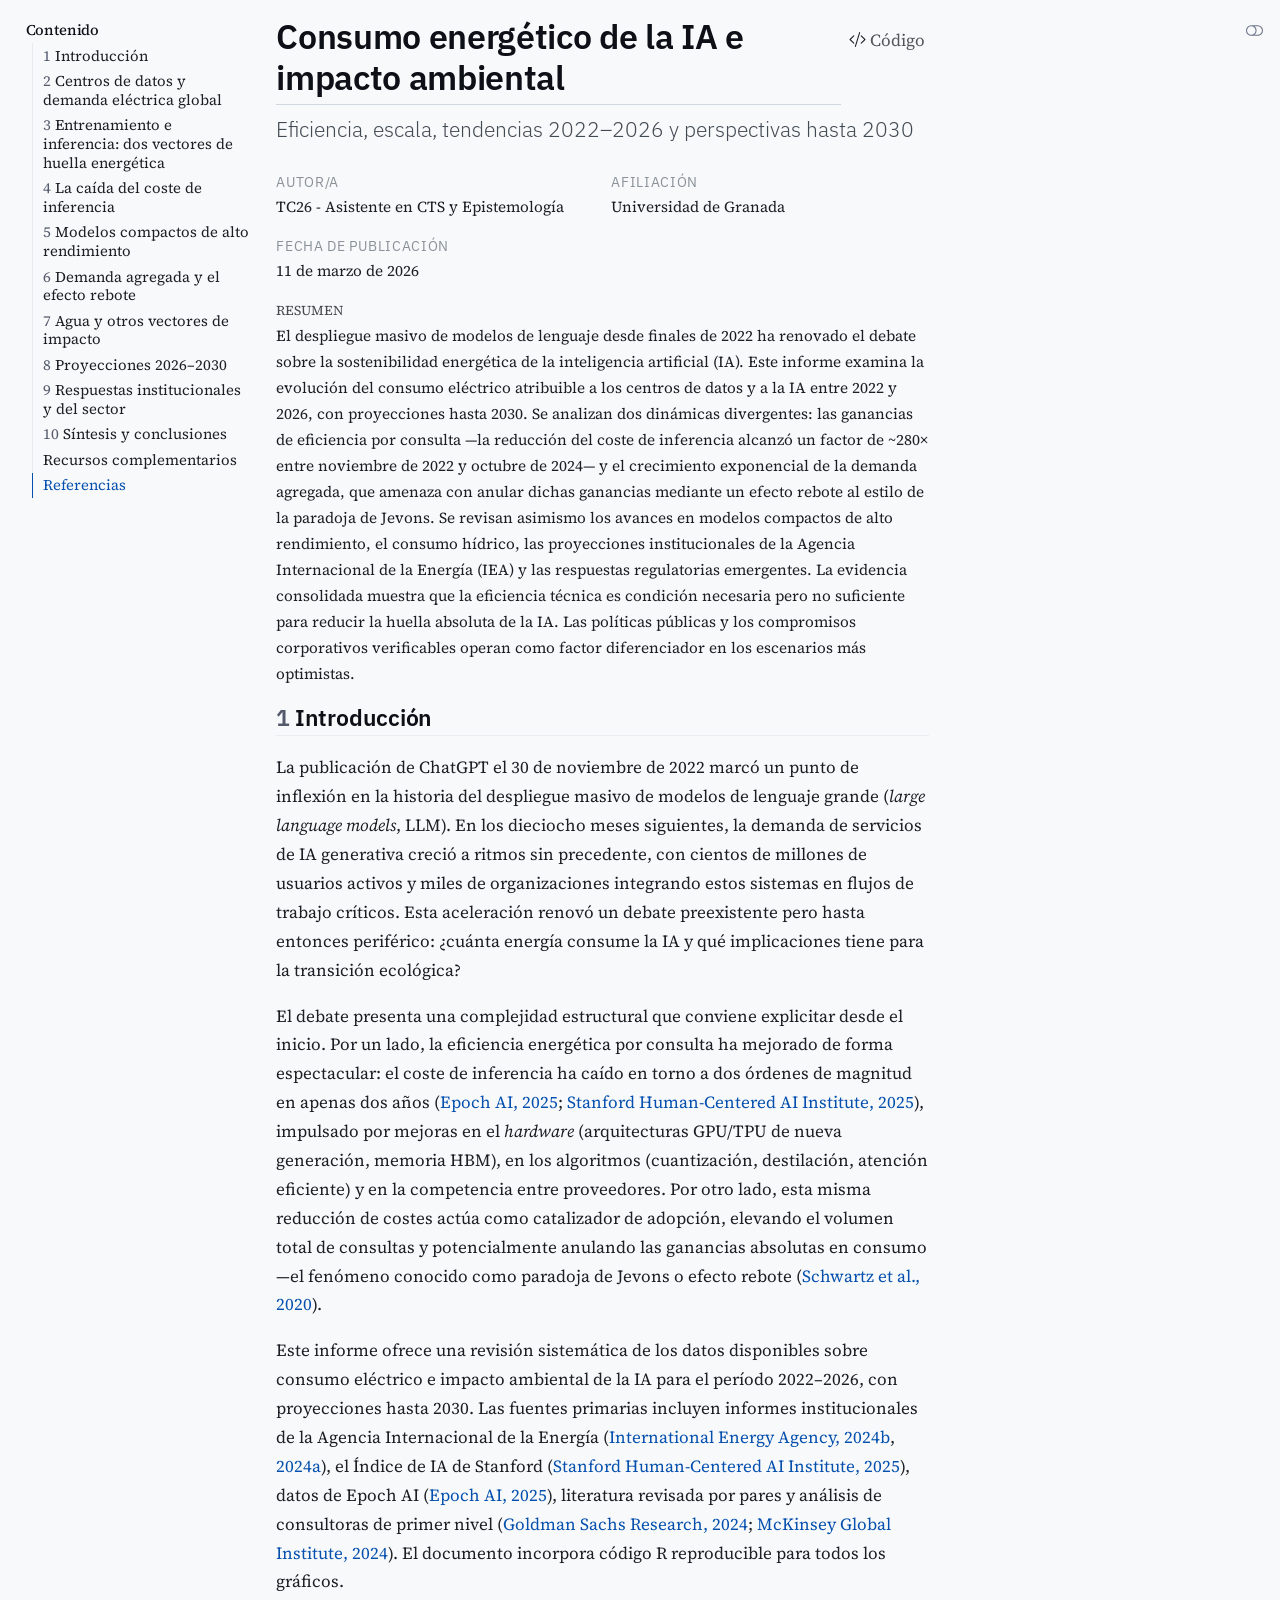
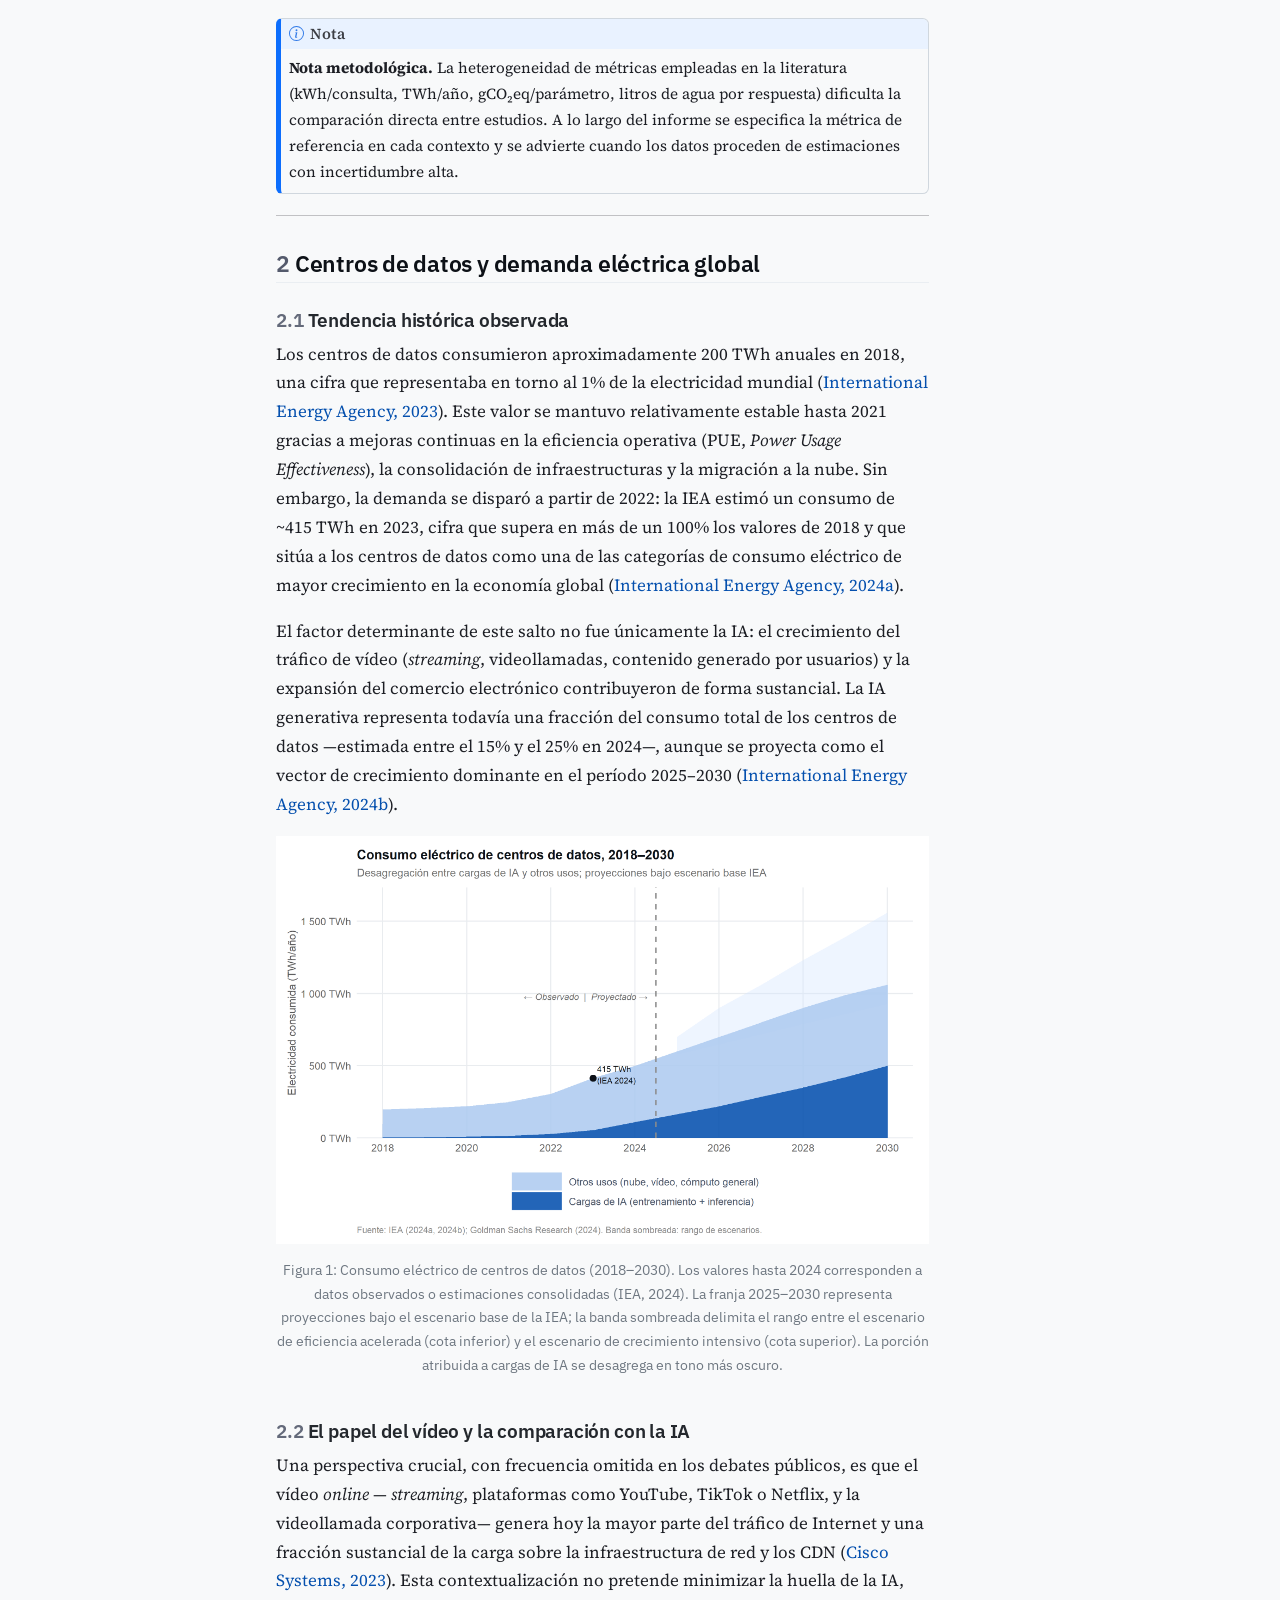
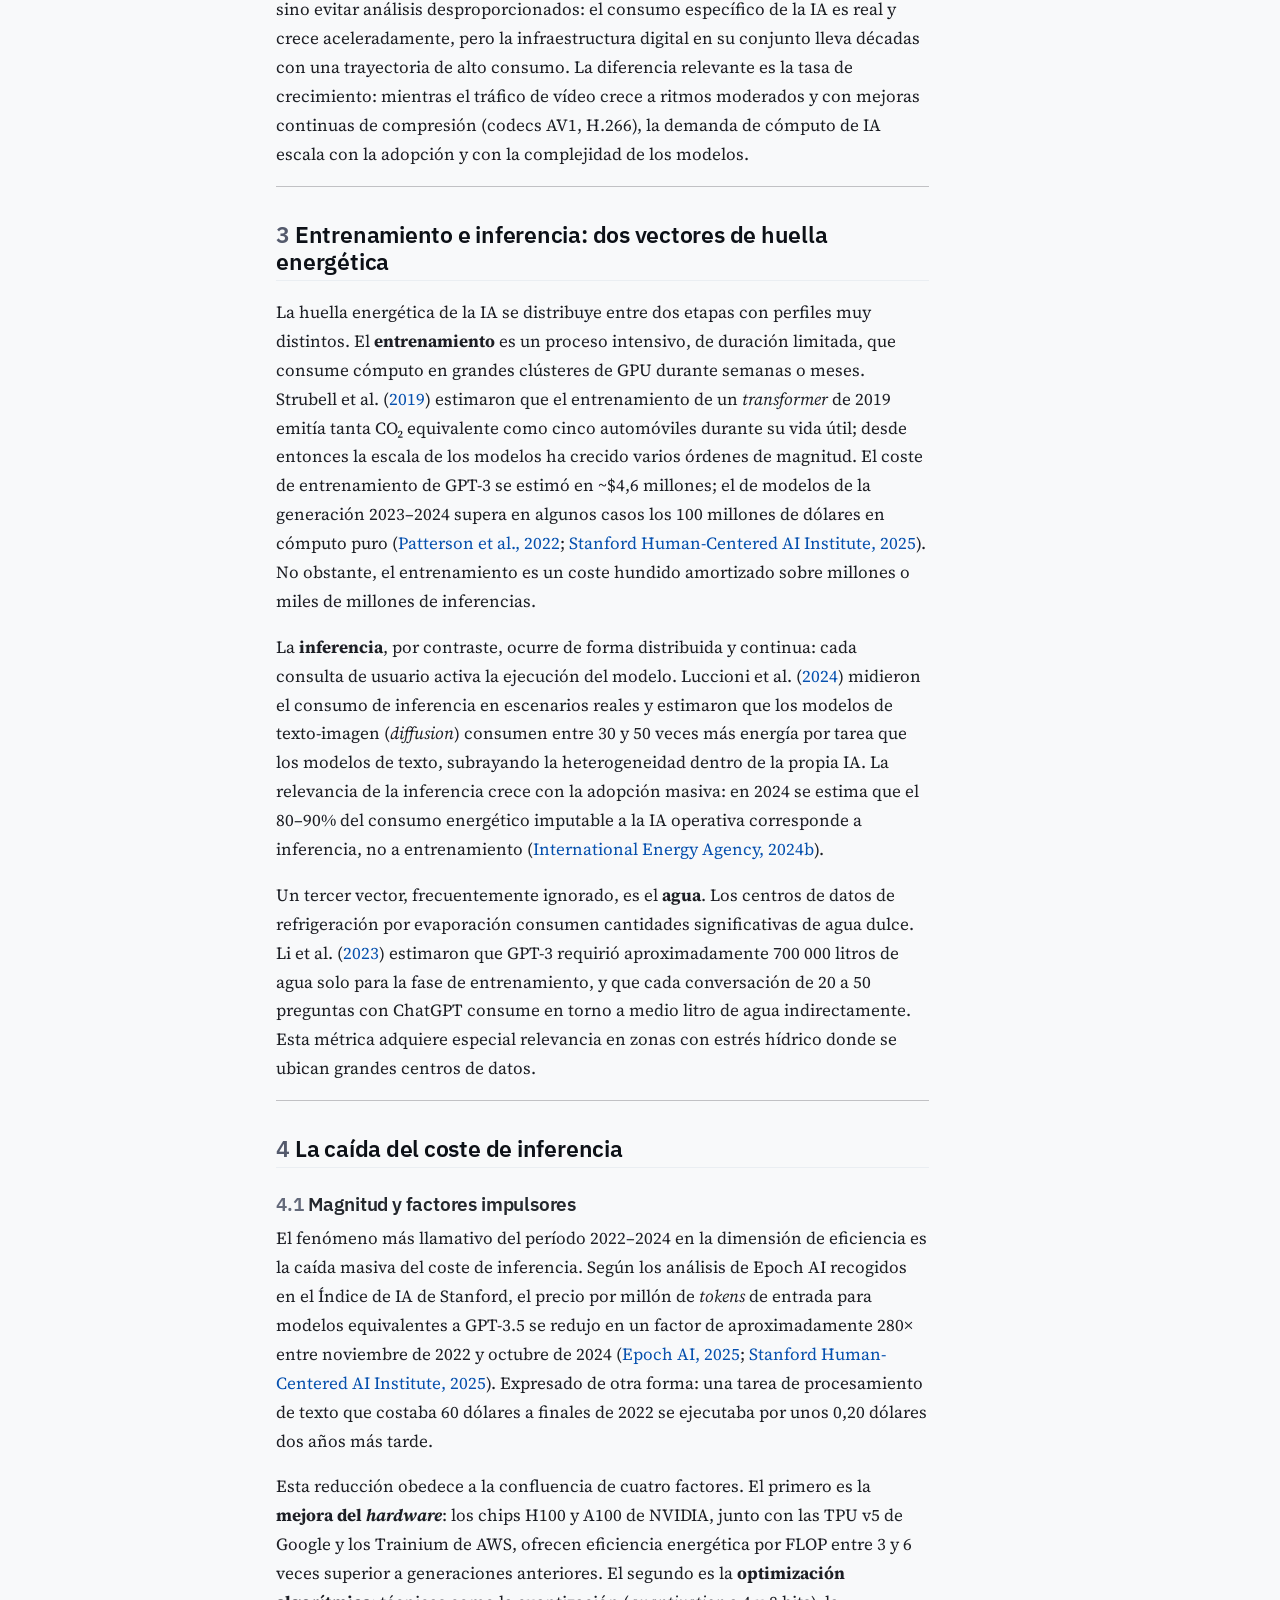
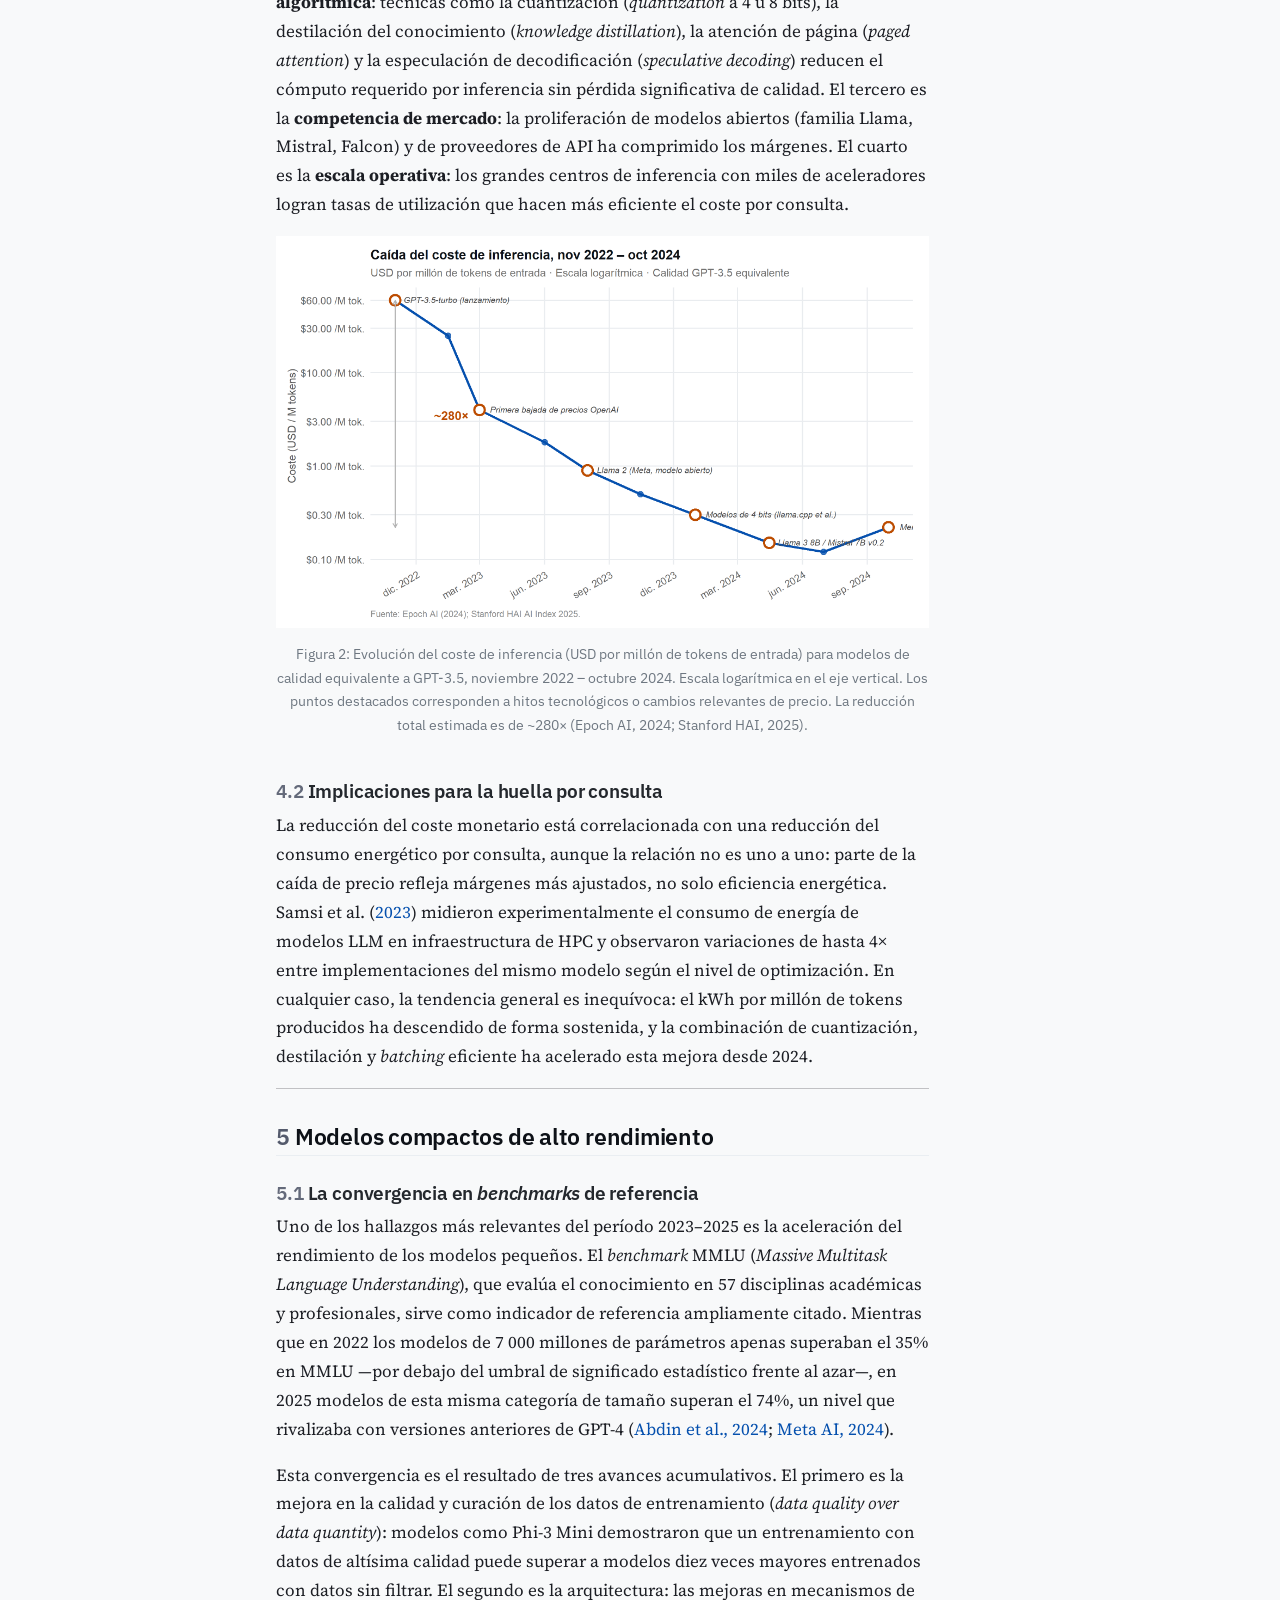
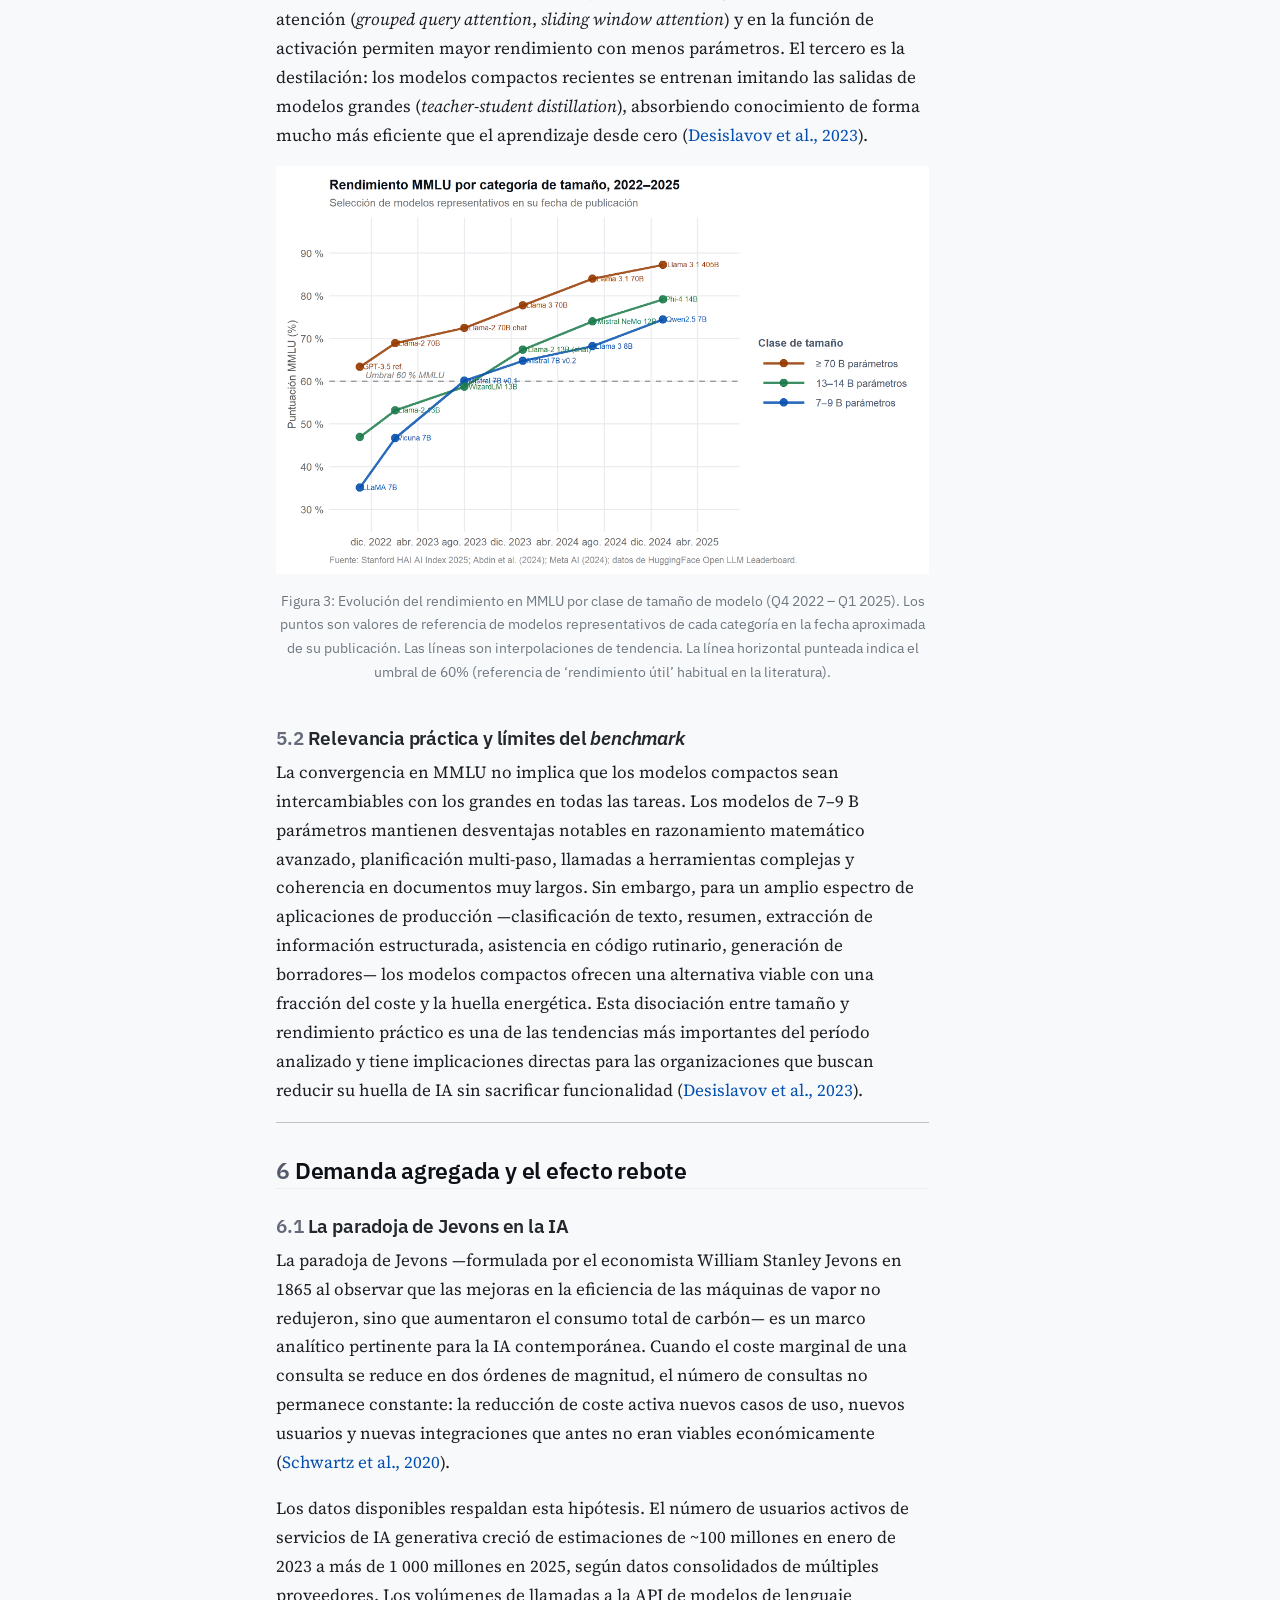
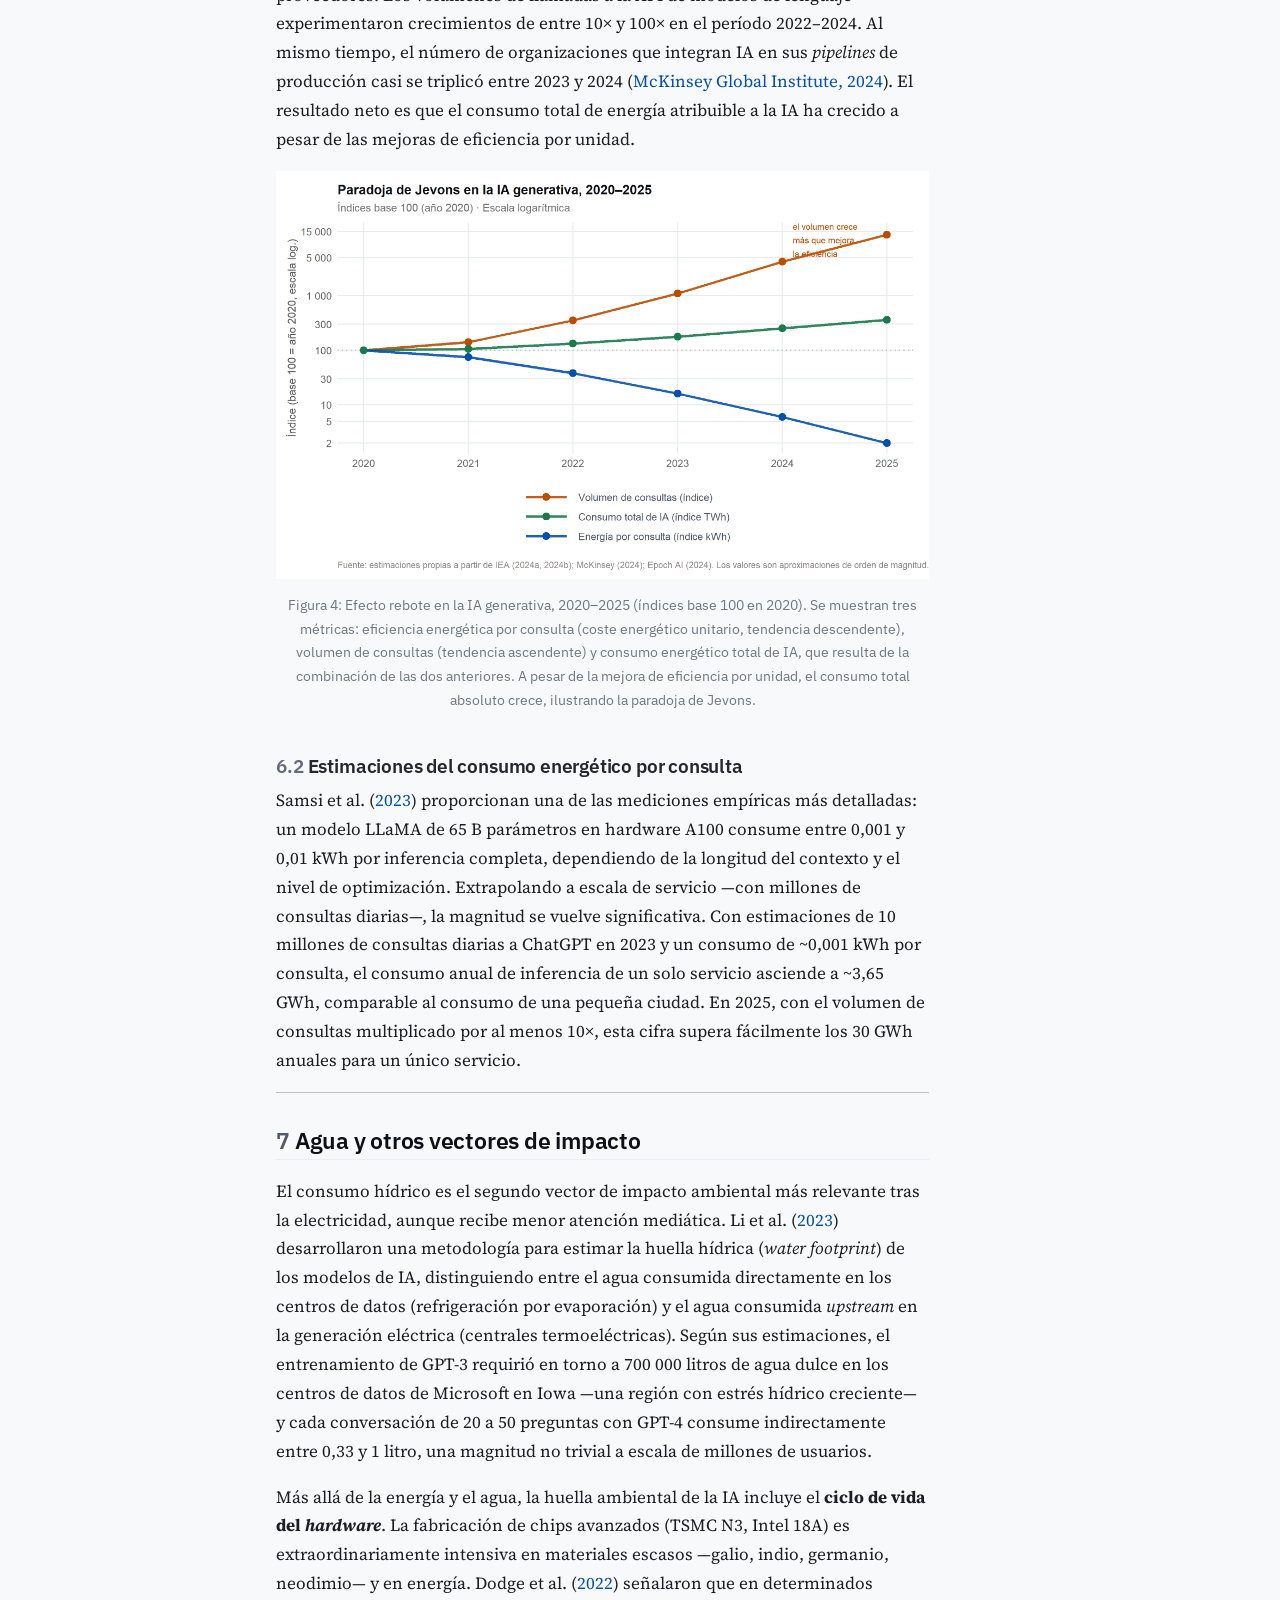
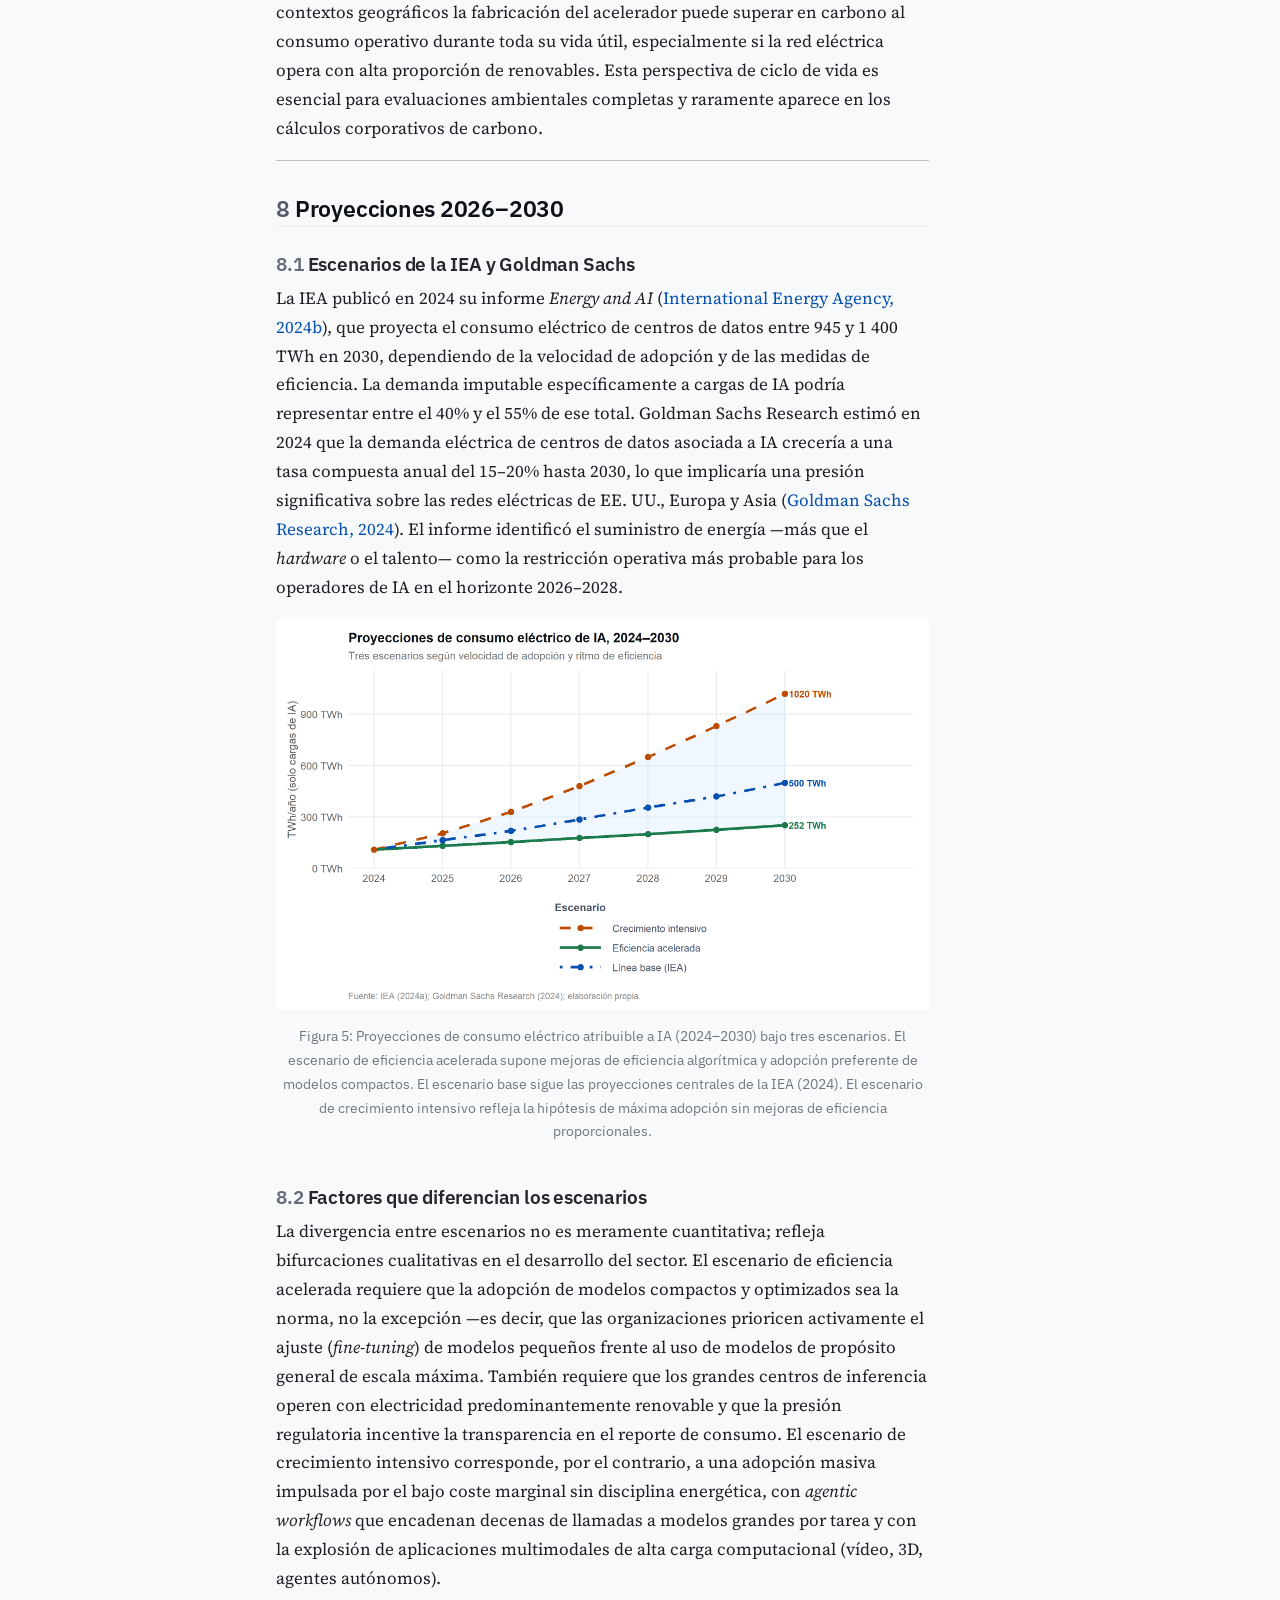
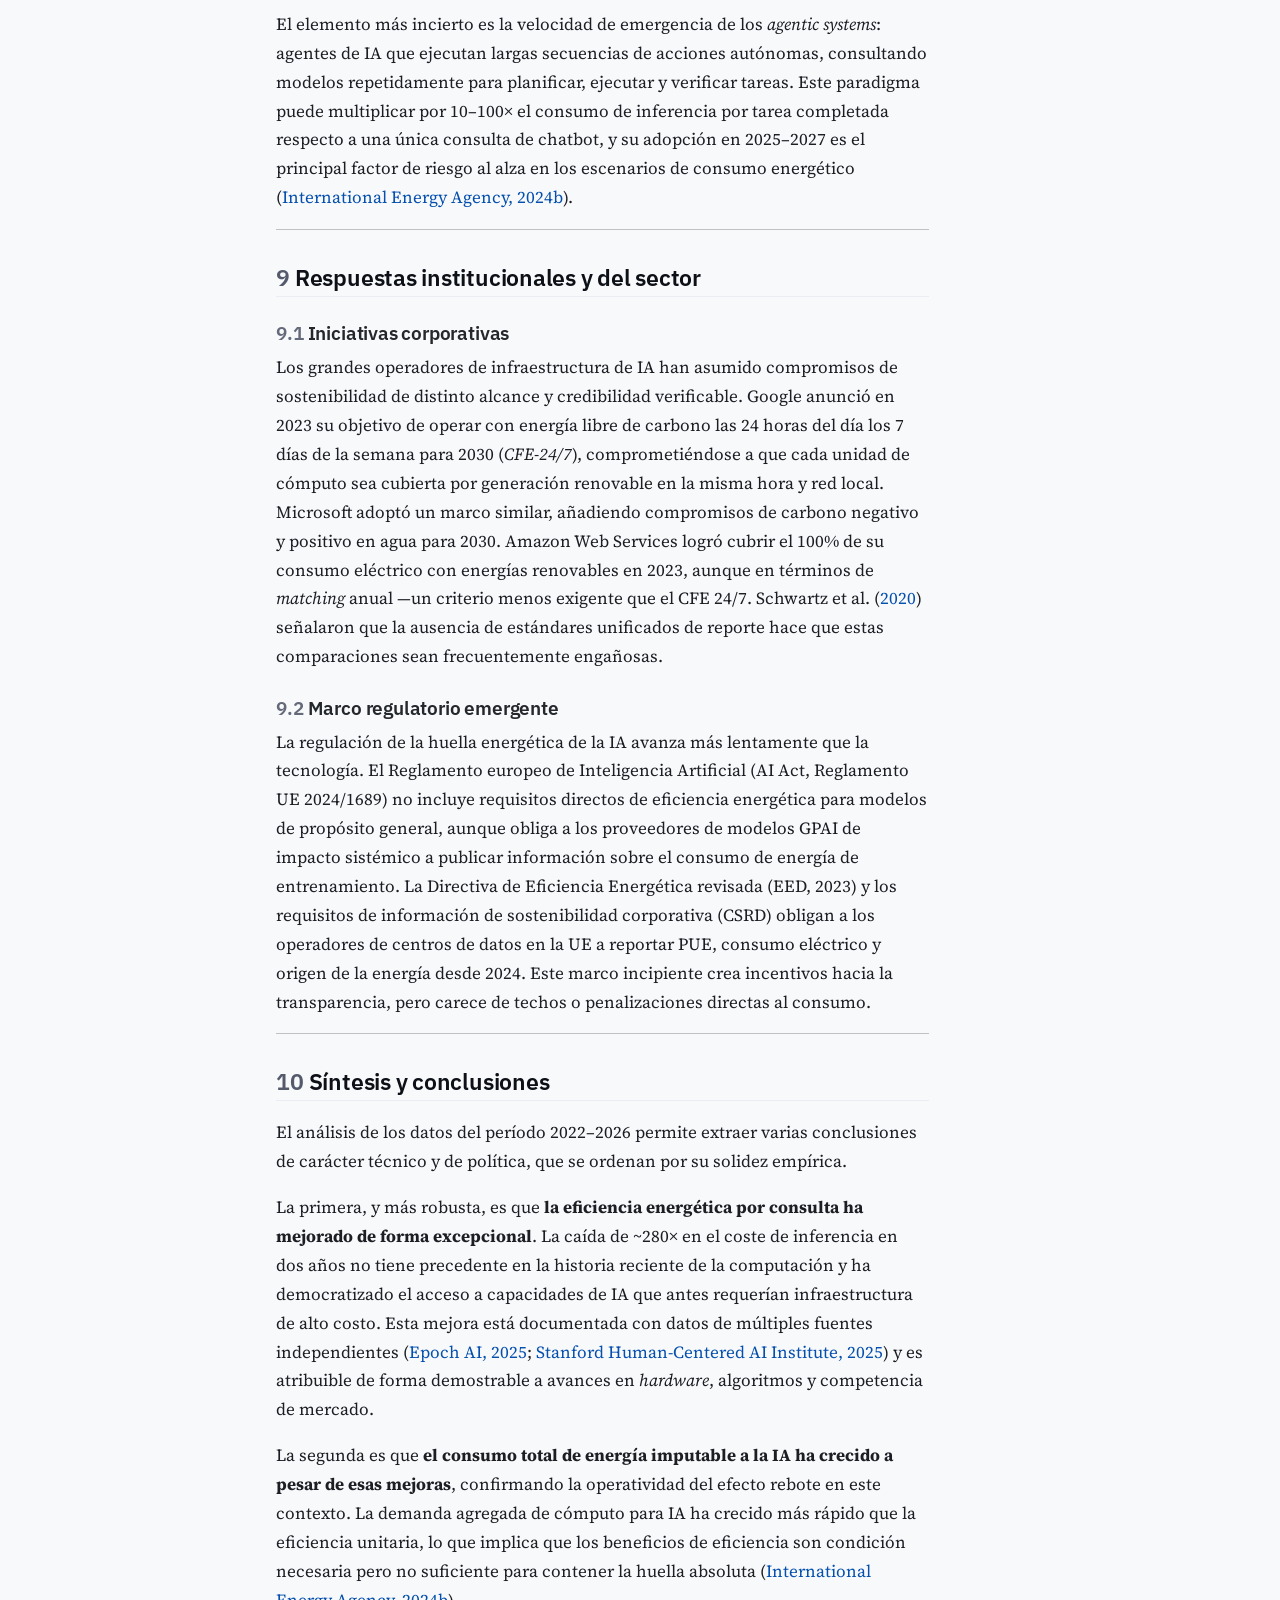
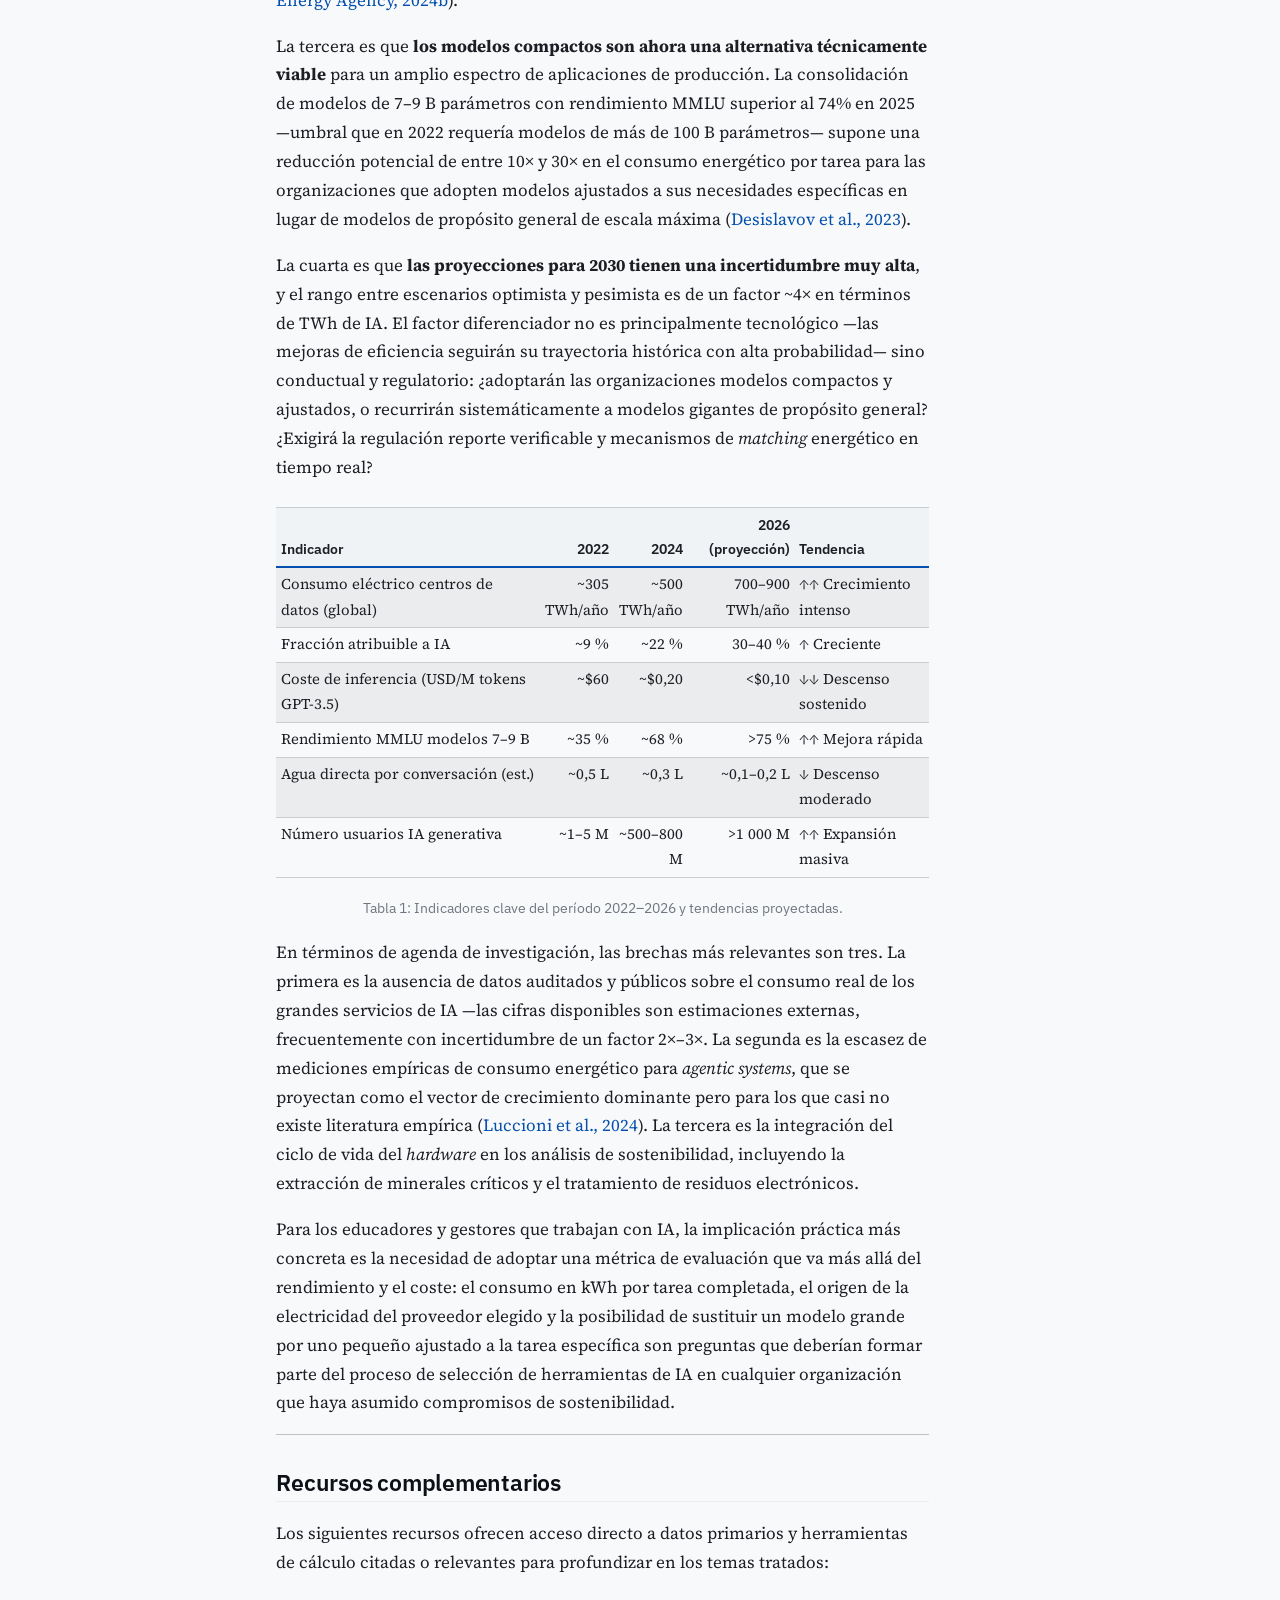
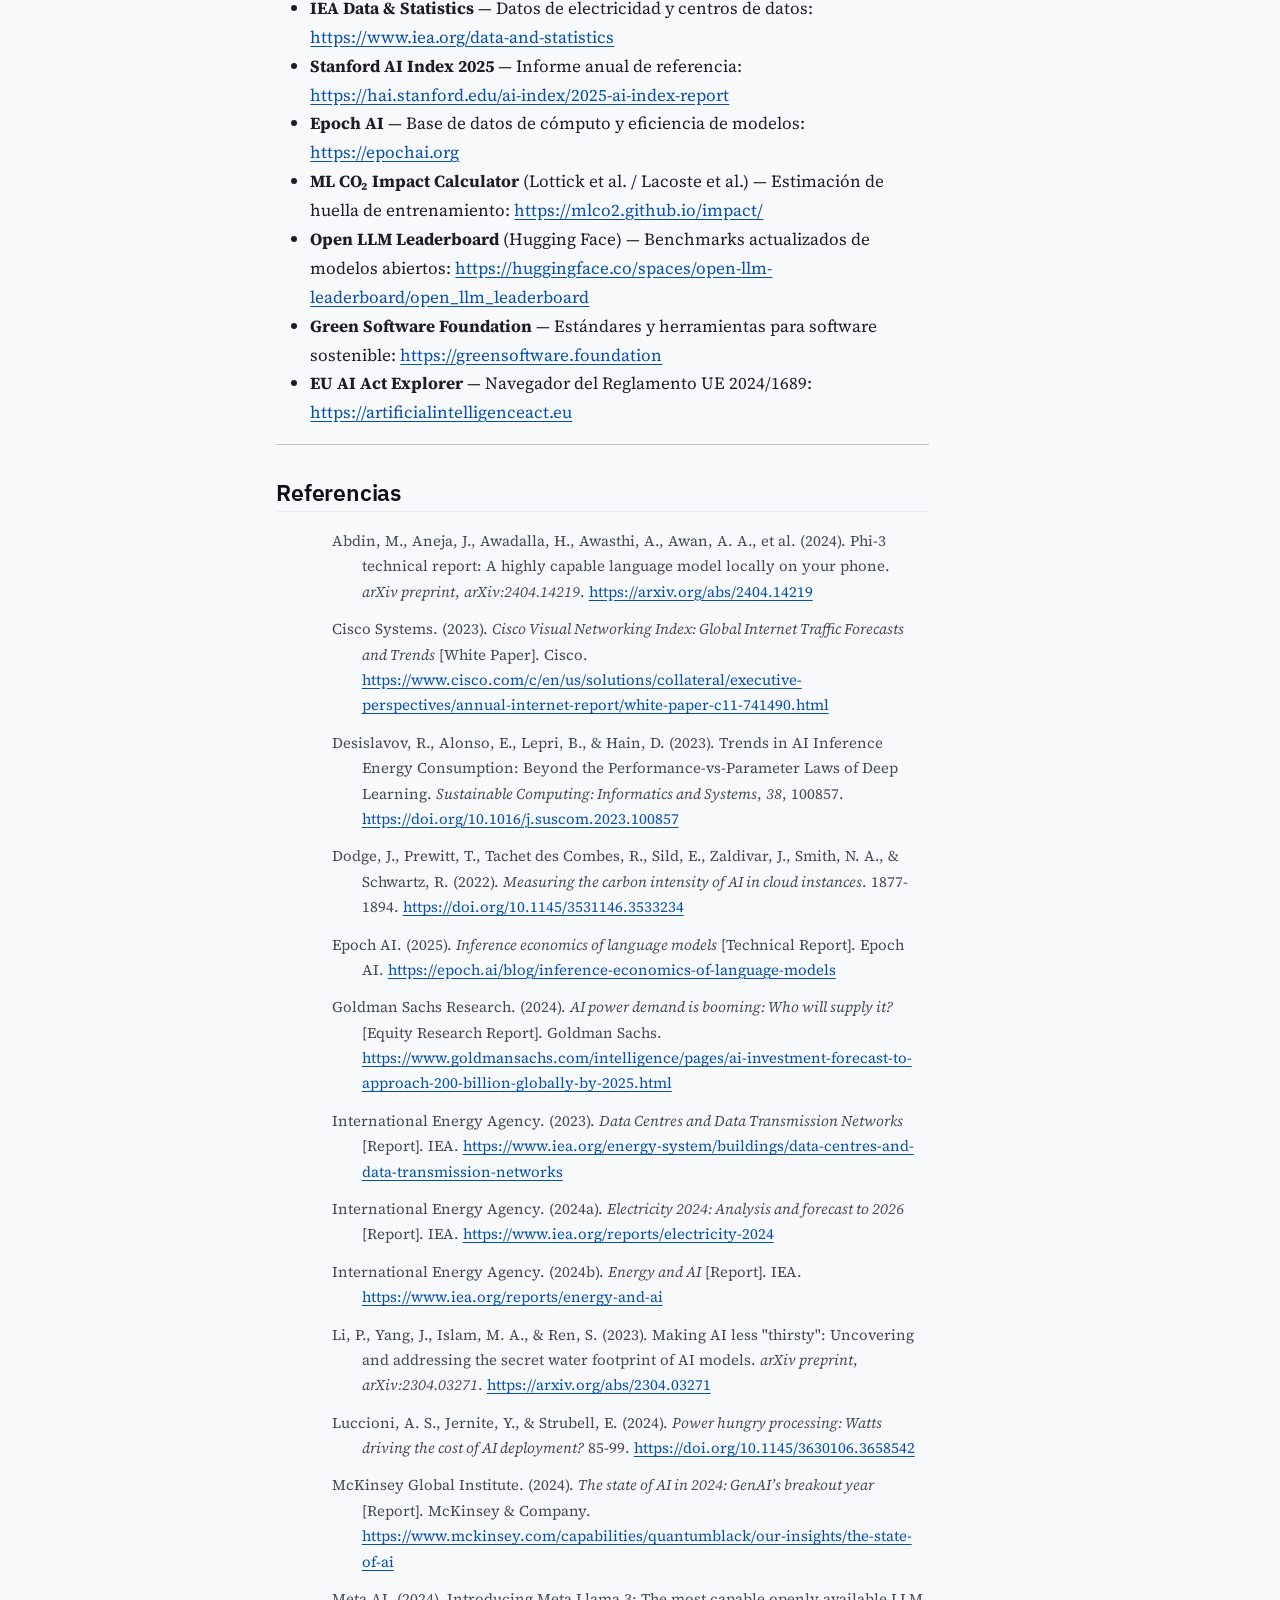
==== index.html @ c812ad78 "Add files via upload" ====
<!DOCTYPE html>
<html xmlns="http://www.w3.org/1999/xhtml" lang="es" xml:lang="es"><head>

<meta charset="utf-8">
<meta name="generator" content="quarto-1.8.27">

<meta name="viewport" content="width=device-width, initial-scale=1.0, user-scalable=yes">

<meta name="author" content="TC26 - Asistente en CTS y Epistemología">

<title>Consumo energético de la IA e impacto ambiental</title>
<style>
code{white-space: pre-wrap;}
span.smallcaps{font-variant: small-caps;}
div.columns{display: flex; gap: min(4vw, 1.5em);}
div.column{flex: auto; overflow-x: auto;}
div.hanging-indent{margin-left: 1.5em; text-indent: -1.5em;}
ul.task-list{list-style: none;}
ul.task-list li input[type="checkbox"] {
  width: 0.8em;
  margin: 0 0.8em 0.2em -1em; /* quarto-specific, see https://github.com/quarto-dev/quarto-cli/issues/4556 */ 
  vertical-align: middle;
}
/* CSS for syntax highlighting */
html { -webkit-text-size-adjust: 100%; }
pre > code.sourceCode { white-space: pre; position: relative; }
pre > code.sourceCode > span { display: inline-block; line-height: 1.25; }
pre > code.sourceCode > span:empty { height: 1.2em; }
.sourceCode { overflow: visible; }
code.sourceCode > span { color: inherit; text-decoration: inherit; }
div.sourceCode { margin: 1em 0; }
pre.sourceCode { margin: 0; }
@media screen {
div.sourceCode { overflow: auto; }
}
@media print {
pre > code.sourceCode { white-space: pre-wrap; }
pre > code.sourceCode > span { text-indent: -5em; padding-left: 5em; }
}
pre.numberSource code
  { counter-reset: source-line 0; }
pre.numberSource code > span
  { position: relative; left: -4em; counter-increment: source-line; }
pre.numberSource code > span > a:first-child::before
  { content: counter(source-line);
    position: relative; left: -1em; text-align: right; vertical-align: baseline;
    border: none; display: inline-block;
    -webkit-touch-callout: none; -webkit-user-select: none;
    -khtml-user-select: none; -moz-user-select: none;
    -ms-user-select: none; user-select: none;
    padding: 0 4px; width: 4em;
  }
pre.numberSource { margin-left: 3em;  padding-left: 4px; }
div.sourceCode
  {   }
@media screen {
pre > code.sourceCode > span > a:first-child::before { text-decoration: underline; }
}
/* CSS for citations */
div.csl-bib-body { }
div.csl-entry {
  clear: both;
  margin-bottom: 0em;
}
.hanging-indent div.csl-entry {
  margin-left:2em;
  text-indent:-2em;
}
div.csl-left-margin {
  min-width:2em;
  float:left;
}
div.csl-right-inline {
  margin-left:2em;
  padding-left:1em;
}
div.csl-indent {
  margin-left: 2em;
}</style>


<script src="ai-energia-informe-2026_files/libs/clipboard/clipboard.min.js"></script>
<script src="ai-energia-informe-2026_files/libs/quarto-html/quarto.js" type="module"></script>
<script src="ai-energia-informe-2026_files/libs/quarto-html/tabsets/tabsets.js" type="module"></script>
<script src="ai-energia-informe-2026_files/libs/quarto-html/axe/axe-check.js" type="module"></script>
<script src="ai-energia-informe-2026_files/libs/quarto-html/popper.min.js"></script>
<script src="ai-energia-informe-2026_files/libs/quarto-html/tippy.umd.min.js"></script>
<script src="ai-energia-informe-2026_files/libs/quarto-html/anchor.min.js"></script>
<link href="ai-energia-informe-2026_files/libs/quarto-html/tippy.css" rel="stylesheet">
<link href="ai-energia-informe-2026_files/libs/quarto-html/quarto-syntax-highlighting-178b0b452296b17e978602acd8a7b1b5.css" rel="stylesheet" class="quarto-color-scheme" id="quarto-text-highlighting-styles">
<link href="ai-energia-informe-2026_files/libs/quarto-html/quarto-syntax-highlighting-dark-3f4cbca748a950768d0cc1ea339c6f3a.css" rel="stylesheet" class="quarto-color-scheme quarto-color-alternate" id="quarto-text-highlighting-styles">
<link href="ai-energia-informe-2026_files/libs/quarto-html/quarto-syntax-highlighting-178b0b452296b17e978602acd8a7b1b5.css" rel="stylesheet" class="quarto-color-scheme-extra" id="quarto-text-highlighting-styles">
<script src="ai-energia-informe-2026_files/libs/bootstrap/bootstrap.min.js"></script>
<link href="ai-energia-informe-2026_files/libs/bootstrap/bootstrap-icons.css" rel="stylesheet">
<link href="ai-energia-informe-2026_files/libs/bootstrap/bootstrap-53ee0e7d89e53554390627985754b52a.min.css" rel="stylesheet" append-hash="true" class="quarto-color-scheme" id="quarto-bootstrap" data-mode="light">
<link href="ai-energia-informe-2026_files/libs/bootstrap/bootstrap-dark-ad67e04817bb7a0bc9b3e7ad8376c719.min.css" rel="stylesheet" append-hash="true" class="quarto-color-scheme quarto-color-alternate" id="quarto-bootstrap" data-mode="dark">
<link href="ai-energia-informe-2026_files/libs/bootstrap/bootstrap-53ee0e7d89e53554390627985754b52a.min.css" rel="stylesheet" append-hash="true" class="quarto-color-scheme-extra" id="quarto-bootstrap" data-mode="light">
<style>html{ scroll-behavior: smooth; }</style>


</head>

<body class="quarto-light"><script id="quarto-html-before-body" type="application/javascript">
    const toggleBodyColorMode = (bsSheetEl) => {
      const mode = bsSheetEl.getAttribute("data-mode");
      const bodyEl = window.document.querySelector("body");
      if (mode === "dark") {
        bodyEl.classList.add("quarto-dark");
        bodyEl.classList.remove("quarto-light");
      } else {
        bodyEl.classList.add("quarto-light");
        bodyEl.classList.remove("quarto-dark");
      }
    }
    const toggleBodyColorPrimary = () => {
      const bsSheetEl = window.document.querySelector("link#quarto-bootstrap:not([rel=disabled-stylesheet])");
      if (bsSheetEl) {
        toggleBodyColorMode(bsSheetEl);
      }
    }
    const setColorSchemeToggle = (alternate) => {
      const toggles = window.document.querySelectorAll('.quarto-color-scheme-toggle');
      for (let i=0; i < toggles.length; i++) {
        const toggle = toggles[i];
        if (toggle) {
          if (alternate) {
            toggle.classList.add("alternate");
          } else {
            toggle.classList.remove("alternate");
          }
        }
      }
    };
    const toggleColorMode = (alternate) => {
      // Switch the stylesheets
      const primaryStylesheets = window.document.querySelectorAll('link.quarto-color-scheme:not(.quarto-color-alternate)');
      const alternateStylesheets = window.document.querySelectorAll('link.quarto-color-scheme.quarto-color-alternate');
      manageTransitions('#quarto-margin-sidebar .nav-link', false);
      if (alternate) {
        // note: dark is layered on light, we don't disable primary!
        enableStylesheet(alternateStylesheets);
        for (const sheetNode of alternateStylesheets) {
          if (sheetNode.id === "quarto-bootstrap") {
            toggleBodyColorMode(sheetNode);
          }
        }
      } else {
        disableStylesheet(alternateStylesheets);
        enableStylesheet(primaryStylesheets)
        toggleBodyColorPrimary();
      }
      manageTransitions('#quarto-margin-sidebar .nav-link', true);
      // Switch the toggles
      setColorSchemeToggle(alternate)
      // Hack to workaround the fact that safari doesn't
      // properly recolor the scrollbar when toggling (#1455)
      if (navigator.userAgent.indexOf('Safari') > 0 && navigator.userAgent.indexOf('Chrome') == -1) {
        manageTransitions("body", false);
        window.scrollTo(0, 1);
        setTimeout(() => {
          window.scrollTo(0, 0);
          manageTransitions("body", true);
        }, 40);
      }
    }
    const disableStylesheet = (stylesheets) => {
      for (let i=0; i < stylesheets.length; i++) {
        const stylesheet = stylesheets[i];
        stylesheet.rel = 'disabled-stylesheet';
      }
    }
    const enableStylesheet = (stylesheets) => {
      for (let i=0; i < stylesheets.length; i++) {
        const stylesheet = stylesheets[i];
        if(stylesheet.rel !== 'stylesheet') { // for Chrome, which will still FOUC without this check
          stylesheet.rel = 'stylesheet';
        }
      }
    }
    const manageTransitions = (selector, allowTransitions) => {
      const els = window.document.querySelectorAll(selector);
      for (let i=0; i < els.length; i++) {
        const el = els[i];
        if (allowTransitions) {
          el.classList.remove('notransition');
        } else {
          el.classList.add('notransition');
        }
      }
    }
    const isFileUrl = () => {
      return window.location.protocol === 'file:';
    }
    const hasAlternateSentinel = () => {
      let styleSentinel = getColorSchemeSentinel();
      if (styleSentinel !== null) {
        return styleSentinel === "alternate";
      } else {
        return false;
      }
    }
    const setStyleSentinel = (alternate) => {
      const value = alternate ? "alternate" : "default";
      if (!isFileUrl()) {
        window.localStorage.setItem("quarto-color-scheme", value);
      } else {
        localAlternateSentinel = value;
      }
    }
    const getColorSchemeSentinel = () => {
      if (!isFileUrl()) {
        const storageValue = window.localStorage.getItem("quarto-color-scheme");
        return storageValue != null ? storageValue : localAlternateSentinel;
      } else {
        return localAlternateSentinel;
      }
    }
    const toggleGiscusIfUsed = (isAlternate, darkModeDefault) => {
      const baseTheme = document.querySelector('#giscus-base-theme')?.value ?? 'light';
      const alternateTheme = document.querySelector('#giscus-alt-theme')?.value ?? 'dark';
      let newTheme = '';
      if(authorPrefersDark) {
        newTheme = isAlternate ? baseTheme : alternateTheme;
      } else {
        newTheme = isAlternate ? alternateTheme : baseTheme;
      }
      const changeGiscusTheme = () => {
        // From: https://github.com/giscus/giscus/issues/336
        const sendMessage = (message) => {
          const iframe = document.querySelector('iframe.giscus-frame');
          if (!iframe) return;
          iframe.contentWindow.postMessage({ giscus: message }, 'https://giscus.app');
        }
        sendMessage({
          setConfig: {
            theme: newTheme
          }
        });
      }
      const isGiscussLoaded = window.document.querySelector('iframe.giscus-frame') !== null;
      if (isGiscussLoaded) {
        changeGiscusTheme();
      }
    };
    const authorPrefersDark = false;
    const darkModeDefault = authorPrefersDark;
      document.querySelector('link#quarto-text-highlighting-styles.quarto-color-scheme-extra').rel = 'disabled-stylesheet';
      document.querySelector('link#quarto-bootstrap.quarto-color-scheme-extra').rel = 'disabled-stylesheet';
    let localAlternateSentinel = darkModeDefault ? 'alternate' : 'default';
    // Dark / light mode switch
    window.quartoToggleColorScheme = () => {
      // Read the current dark / light value
      let toAlternate = !hasAlternateSentinel();
      toggleColorMode(toAlternate);
      setStyleSentinel(toAlternate);
      toggleGiscusIfUsed(toAlternate, darkModeDefault);
      window.dispatchEvent(new Event('resize'));
    };
    // Switch to dark mode if need be
    if (hasAlternateSentinel()) {
      toggleColorMode(true);
    } else {
      toggleColorMode(false);
    }
  </script>

<div id="quarto-content" class="page-columns page-rows-contents page-layout-article toc-left">
<div id="quarto-sidebar-toc-left" class="sidebar toc-left">
  <nav id="TOC" role="doc-toc" class="toc-active">
    <h2 id="toc-title">Contenido</h2>
   
  <ul>
  <li><a href="#sec-intro" id="toc-sec-intro" class="nav-link active" data-scroll-target="#sec-intro"><span class="header-section-number">1</span> Introducción</a></li>
  <li><a href="#sec-datacenters" id="toc-sec-datacenters" class="nav-link" data-scroll-target="#sec-datacenters"><span class="header-section-number">2</span> Centros de datos y demanda eléctrica global</a>
  <ul class="collapse">
  <li><a href="#tendencia-histórica-observada" id="toc-tendencia-histórica-observada" class="nav-link" data-scroll-target="#tendencia-histórica-observada"><span class="header-section-number">2.1</span> Tendencia histórica observada</a></li>
  <li><a href="#el-papel-del-vídeo-y-la-comparación-con-la-ia" id="toc-el-papel-del-vídeo-y-la-comparación-con-la-ia" class="nav-link" data-scroll-target="#el-papel-del-vídeo-y-la-comparación-con-la-ia"><span class="header-section-number">2.2</span> El papel del vídeo y la comparación con la IA</a></li>
  </ul></li>
  <li><a href="#sec-training-inference" id="toc-sec-training-inference" class="nav-link" data-scroll-target="#sec-training-inference"><span class="header-section-number">3</span> Entrenamiento e inferencia: dos vectores de huella energética</a></li>
  <li><a href="#sec-inference-cost" id="toc-sec-inference-cost" class="nav-link" data-scroll-target="#sec-inference-cost"><span class="header-section-number">4</span> La caída del coste de inferencia</a>
  <ul class="collapse">
  <li><a href="#magnitud-y-factores-impulsores" id="toc-magnitud-y-factores-impulsores" class="nav-link" data-scroll-target="#magnitud-y-factores-impulsores"><span class="header-section-number">4.1</span> Magnitud y factores impulsores</a></li>
  <li><a href="#implicaciones-para-la-huella-por-consulta" id="toc-implicaciones-para-la-huella-por-consulta" class="nav-link" data-scroll-target="#implicaciones-para-la-huella-por-consulta"><span class="header-section-number">4.2</span> Implicaciones para la huella por consulta</a></li>
  </ul></li>
  <li><a href="#sec-small-models" id="toc-sec-small-models" class="nav-link" data-scroll-target="#sec-small-models"><span class="header-section-number">5</span> Modelos compactos de alto rendimiento</a>
  <ul class="collapse">
  <li><a href="#la-convergencia-en-benchmarks-de-referencia" id="toc-la-convergencia-en-benchmarks-de-referencia" class="nav-link" data-scroll-target="#la-convergencia-en-benchmarks-de-referencia"><span class="header-section-number">5.1</span> La convergencia en <em>benchmarks</em> de referencia</a></li>
  <li><a href="#relevancia-práctica-y-límites-del-benchmark" id="toc-relevancia-práctica-y-límites-del-benchmark" class="nav-link" data-scroll-target="#relevancia-práctica-y-límites-del-benchmark"><span class="header-section-number">5.2</span> Relevancia práctica y límites del <em>benchmark</em></a></li>
  </ul></li>
  <li><a href="#sec-rebound" id="toc-sec-rebound" class="nav-link" data-scroll-target="#sec-rebound"><span class="header-section-number">6</span> Demanda agregada y el efecto rebote</a>
  <ul class="collapse">
  <li><a href="#la-paradoja-de-jevons-en-la-ia" id="toc-la-paradoja-de-jevons-en-la-ia" class="nav-link" data-scroll-target="#la-paradoja-de-jevons-en-la-ia"><span class="header-section-number">6.1</span> La paradoja de Jevons en la IA</a></li>
  <li><a href="#estimaciones-del-consumo-energético-por-consulta" id="toc-estimaciones-del-consumo-energético-por-consulta" class="nav-link" data-scroll-target="#estimaciones-del-consumo-energético-por-consulta"><span class="header-section-number">6.2</span> Estimaciones del consumo energético por consulta</a></li>
  </ul></li>
  <li><a href="#sec-water" id="toc-sec-water" class="nav-link" data-scroll-target="#sec-water"><span class="header-section-number">7</span> Agua y otros vectores de impacto</a></li>
  <li><a href="#sec-projections" id="toc-sec-projections" class="nav-link" data-scroll-target="#sec-projections"><span class="header-section-number">8</span> Proyecciones 2026–2030</a>
  <ul class="collapse">
  <li><a href="#escenarios-de-la-iea-y-goldman-sachs" id="toc-escenarios-de-la-iea-y-goldman-sachs" class="nav-link" data-scroll-target="#escenarios-de-la-iea-y-goldman-sachs"><span class="header-section-number">8.1</span> Escenarios de la IEA y Goldman Sachs</a></li>
  <li><a href="#factores-que-diferencian-los-escenarios" id="toc-factores-que-diferencian-los-escenarios" class="nav-link" data-scroll-target="#factores-que-diferencian-los-escenarios"><span class="header-section-number">8.2</span> Factores que diferencian los escenarios</a></li>
  </ul></li>
  <li><a href="#sec-responses" id="toc-sec-responses" class="nav-link" data-scroll-target="#sec-responses"><span class="header-section-number">9</span> Respuestas institucionales y del sector</a>
  <ul class="collapse">
  <li><a href="#iniciativas-corporativas" id="toc-iniciativas-corporativas" class="nav-link" data-scroll-target="#iniciativas-corporativas"><span class="header-section-number">9.1</span> Iniciativas corporativas</a></li>
  <li><a href="#marco-regulatorio-emergente" id="toc-marco-regulatorio-emergente" class="nav-link" data-scroll-target="#marco-regulatorio-emergente"><span class="header-section-number">9.2</span> Marco regulatorio emergente</a></li>
  </ul></li>
  <li><a href="#sec-conclusions" id="toc-sec-conclusions" class="nav-link" data-scroll-target="#sec-conclusions"><span class="header-section-number">10</span> Síntesis y conclusiones</a></li>
  <li><a href="#recursos-complementarios" id="toc-recursos-complementarios" class="nav-link" data-scroll-target="#recursos-complementarios">Recursos complementarios</a></li>
  <li><a href="#referencias" id="toc-referencias" class="nav-link" data-scroll-target="#referencias">Referencias</a></li>
  </ul>
</nav>
</div>
<div id="quarto-margin-sidebar" class="sidebar margin-sidebar zindex-bottom">
</div>
<main class="content" id="quarto-document-content">


<header id="title-block-header" class="quarto-title-block default">
<div class="quarto-title">
<div class="quarto-title-block"><div><h1 class="title">Consumo energético de la IA e impacto ambiental</h1><button type="button" class="btn code-tools-button" id="quarto-code-tools-source"><i class="bi"></i> Código</button></div></div>
<p class="subtitle lead">Eficiencia, escala, tendencias 2022–2026 y perspectivas hasta 2030</p>
</div>


<div class="quarto-title-meta-author">
  <div class="quarto-title-meta-heading">Autor/a</div>
  <div class="quarto-title-meta-heading">Afiliación</div>
  
    <div class="quarto-title-meta-contents">
    <p class="author">TC26 - Asistente en CTS y Epistemología </p>
  </div>
  <div class="quarto-title-meta-contents">
        <p class="affiliation">
            Universidad de Granada
          </p>
      </div>
  </div>

<div class="quarto-title-meta">

      
    <div>
    <div class="quarto-title-meta-heading">Fecha de publicación</div>
    <div class="quarto-title-meta-contents">
      <p class="date">11 de marzo de 2026</p>
    </div>
  </div>
  
    
  </div>
  
<div>
  <div class="abstract">
    <div class="block-title">Resumen</div>
    <p>El despliegue masivo de modelos de lenguaje desde finales de 2022 ha renovado el debate sobre la sostenibilidad energética de la inteligencia artificial (IA). Este informe examina la evolución del consumo eléctrico atribuible a los centros de datos y a la IA entre 2022 y 2026, con proyecciones hasta 2030. Se analizan dos dinámicas divergentes: las ganancias de eficiencia por consulta —la reducción del coste de inferencia alcanzó un factor de ~280× entre noviembre de 2022 y octubre de 2024— y el crecimiento exponencial de la demanda agregada, que amenaza con anular dichas ganancias mediante un efecto rebote al estilo de la paradoja de Jevons. Se revisan asimismo los avances en modelos compactos de alto rendimiento, el consumo hídrico, las proyecciones institucionales de la Agencia Internacional de la Energía (IEA) y las respuestas regulatorias emergentes. La evidencia consolidada muestra que la eficiencia técnica es condición necesaria pero no suficiente para reducir la huella absoluta de la IA. Las políticas públicas y los compromisos corporativos verificables operan como factor diferenciador en los escenarios más optimistas.</p>
  </div>
</div>


</header>


<section id="sec-intro" class="level2" data-number="1">
<h2 data-number="1" class="anchored" data-anchor-id="sec-intro"><span class="header-section-number">1</span> Introducción</h2>
<p>La publicación de ChatGPT el 30 de noviembre de 2022 marcó un punto de inflexión en la historia del despliegue masivo de modelos de lenguaje grande (<em>large language models</em>, LLM). En los dieciocho meses siguientes, la demanda de servicios de IA generativa creció a ritmos sin precedente, con cientos de millones de usuarios activos y miles de organizaciones integrando estos sistemas en flujos de trabajo críticos. Esta aceleración renovó un debate preexistente pero hasta entonces periférico: ¿cuánta energía consume la IA y qué implicaciones tiene para la transición ecológica?</p>
<p>El debate presenta una complejidad estructural que conviene explicitar desde el inicio. Por un lado, la eficiencia energética por consulta ha mejorado de forma espectacular: el coste de inferencia ha caído en torno a dos órdenes de magnitud en apenas dos años <span class="citation" data-cites="epochai2024trends stanford2025aiindex">(<a href="#ref-epochai2024trends" role="doc-biblioref">Epoch AI, 2025</a>; <a href="#ref-stanford2025aiindex" role="doc-biblioref">Stanford Human-Centered AI Institute, 2025</a>)</span>, impulsado por mejoras en el <em>hardware</em> (arquitecturas GPU/TPU de nueva generación, memoria HBM), en los algoritmos (cuantización, destilación, atención eficiente) y en la competencia entre proveedores. Por otro lado, esta misma reducción de costes actúa como catalizador de adopción, elevando el volumen total de consultas y potencialmente anulando las ganancias absolutas en consumo —el fenómeno conocido como paradoja de Jevons o efecto rebote <span class="citation" data-cites="schwartz2020green">(<a href="#ref-schwartz2020green" role="doc-biblioref">Schwartz et&nbsp;al., 2020</a>)</span>.</p>
<p>Este informe ofrece una revisión sistemática de los datos disponibles sobre consumo eléctrico e impacto ambiental de la IA para el período 2022–2026, con proyecciones hasta 2030. Las fuentes primarias incluyen informes institucionales de la Agencia Internacional de la Energía <span class="citation" data-cites="iea2024energy_ai iea2024electricity">(<a href="#ref-iea2024energy_ai" role="doc-biblioref">International Energy Agency, 2024b</a>, <a href="#ref-iea2024electricity" role="doc-biblioref">2024a</a>)</span>, el Índice de IA de Stanford <span class="citation" data-cites="stanford2025aiindex">(<a href="#ref-stanford2025aiindex" role="doc-biblioref">Stanford Human-Centered AI Institute, 2025</a>)</span>, datos de Epoch AI <span class="citation" data-cites="epochai2024trends">(<a href="#ref-epochai2024trends" role="doc-biblioref">Epoch AI, 2025</a>)</span>, literatura revisada por pares y análisis de consultoras de primer nivel <span class="citation" data-cites="goldmansachs2024ai mckinsey2024ai">(<a href="#ref-goldmansachs2024ai" role="doc-biblioref">Goldman Sachs Research, 2024</a>; <a href="#ref-mckinsey2024ai" role="doc-biblioref">McKinsey Global Institute, 2024</a>)</span>. El documento incorpora código R reproducible para todos los gráficos.</p>
<div class="callout callout-style-default callout-note callout-titled">
<div class="callout-header d-flex align-content-center">
<div class="callout-icon-container">
<i class="callout-icon"></i>
</div>
<div class="callout-title-container flex-fill">
Nota
</div>
</div>
<div class="callout-body-container callout-body">
<p><strong>Nota metodológica.</strong> La heterogeneidad de métricas empleadas en la literatura (kWh/consulta, TWh/año, gCO₂eq/parámetro, litros de agua por respuesta) dificulta la comparación directa entre estudios. A lo largo del informe se especifica la métrica de referencia en cada contexto y se advierte cuando los datos proceden de estimaciones con incertidumbre alta.</p>
</div>
</div>
<hr>
</section>
<section id="sec-datacenters" class="level2" data-number="2">
<h2 data-number="2" class="anchored" data-anchor-id="sec-datacenters"><span class="header-section-number">2</span> Centros de datos y demanda eléctrica global</h2>
<section id="tendencia-histórica-observada" class="level3" data-number="2.1">
<h3 data-number="2.1" class="anchored" data-anchor-id="tendencia-histórica-observada"><span class="header-section-number">2.1</span> Tendencia histórica observada</h3>
<p>Los centros de datos consumieron aproximadamente 200 TWh anuales en 2018, una cifra que representaba en torno al 1% de la electricidad mundial <span class="citation" data-cites="iea2023datacentres">(<a href="#ref-iea2023datacentres" role="doc-biblioref">International Energy Agency, 2023</a>)</span>. Este valor se mantuvo relativamente estable hasta 2021 gracias a mejoras continuas en la eficiencia operativa (PUE, <em>Power Usage Effectiveness</em>), la consolidación de infraestructuras y la migración a la nube. Sin embargo, la demanda se disparó a partir de 2022: la IEA estimó un consumo de ~415 TWh en 2023, cifra que supera en más de un 100% los valores de 2018 y que sitúa a los centros de datos como una de las categorías de consumo eléctrico de mayor crecimiento en la economía global <span class="citation" data-cites="iea2024electricity">(<a href="#ref-iea2024electricity" role="doc-biblioref">International Energy Agency, 2024a</a>)</span>.</p>
<p>El factor determinante de este salto no fue únicamente la IA: el crecimiento del tráfico de vídeo (<em>streaming</em>, videollamadas, contenido generado por usuarios) y la expansión del comercio electrónico contribuyeron de forma sustancial. La IA generativa representa todavía una fracción del consumo total de los centros de datos —estimada entre el 15% y el 25% en 2024—, aunque se proyecta como el vector de crecimiento dominante en el período 2025–2030 <span class="citation" data-cites="iea2024energy_ai">(<a href="#ref-iea2024energy_ai" role="doc-biblioref">International Energy Agency, 2024b</a>)</span>.</p>
<div class="cell">
<div class="cell-output-display">
<div id="fig-datacenters" class="quarto-float quarto-figure quarto-figure-center anchored" alt="Gráfico de área apilada que muestra el consumo eléctrico de centros de datos desde 2018 hasta 2030, con la fracción de IA destacada.">
<figure class="quarto-float quarto-float-fig figure">
<div aria-describedby="fig-datacenters-caption-0ceaefa1-69ba-4598-a22c-09a6ac19f8ca">
<img src="ai-energia-informe-2026_files/figure-html/fig-datacenters-1.png" class="img-fluid figure-img" alt="Gráfico de área apilada que muestra el consumo eléctrico de centros de datos desde 2018 hasta 2030, con la fracción de IA destacada." width="1200">
</div>
<figcaption class="quarto-float-caption-bottom quarto-float-caption quarto-float-fig" id="fig-datacenters-caption-0ceaefa1-69ba-4598-a22c-09a6ac19f8ca">
Figura&nbsp;1: Consumo eléctrico de centros de datos (2018–2030). Los valores hasta 2024 corresponden a datos observados o estimaciones consolidadas (IEA, 2024). La franja 2025–2030 representa proyecciones bajo el escenario base de la IEA; la banda sombreada delimita el rango entre el escenario de eficiencia acelerada (cota inferior) y el escenario de crecimiento intensivo (cota superior). La porción atribuida a cargas de IA se desagrega en tono más oscuro.
</figcaption>
</figure>
</div>
</div>
</div>
</section>
<section id="el-papel-del-vídeo-y-la-comparación-con-la-ia" class="level3" data-number="2.2">
<h3 data-number="2.2" class="anchored" data-anchor-id="el-papel-del-vídeo-y-la-comparación-con-la-ia"><span class="header-section-number">2.2</span> El papel del vídeo y la comparación con la IA</h3>
<p>Una perspectiva crucial, con frecuencia omitida en los debates públicos, es que el vídeo <em>online</em> — <em>streaming</em>, plataformas como YouTube, TikTok o Netflix, y la videollamada corporativa— genera hoy la mayor parte del tráfico de Internet y una fracción sustancial de la carga sobre la infraestructura de red y los CDN <span class="citation" data-cites="cisco2023vni">(<a href="#ref-cisco2023vni" role="doc-biblioref">Cisco Systems, 2023</a>)</span>. Esta contextualización no pretende minimizar la huella de la IA, sino evitar análisis desproporcionados: el consumo específico de la IA es real y crece aceleradamente, pero la infraestructura digital en su conjunto lleva décadas con una trayectoria de alto consumo. La diferencia relevante es la tasa de crecimiento: mientras el tráfico de vídeo crece a ritmos moderados y con mejoras continuas de compresión (codecs AV1, H.266), la demanda de cómputo de IA escala con la adopción y con la complejidad de los modelos.</p>
<hr>
</section>
</section>
<section id="sec-training-inference" class="level2" data-number="3">
<h2 data-number="3" class="anchored" data-anchor-id="sec-training-inference"><span class="header-section-number">3</span> Entrenamiento e inferencia: dos vectores de huella energética</h2>
<p>La huella energética de la IA se distribuye entre dos etapas con perfiles muy distintos. El <strong>entrenamiento</strong> es un proceso intensivo, de duración limitada, que consume cómputo en grandes clústeres de GPU durante semanas o meses. <span class="citation" data-cites="strubell2019energy">Strubell et&nbsp;al. (<a href="#ref-strubell2019energy" role="doc-biblioref">2019</a>)</span> estimaron que el entrenamiento de un <em>transformer</em> de 2019 emitía tanta CO₂ equivalente como cinco automóviles durante su vida útil; desde entonces la escala de los modelos ha crecido varios órdenes de magnitud. El coste de entrenamiento de GPT-3 se estimó en ~$4,6 millones; el de modelos de la generación 2023–2024 supera en algunos casos los 100 millones de dólares en cómputo puro <span class="citation" data-cites="stanford2025aiindex patterson2022carbon">(<a href="#ref-patterson2022carbon" role="doc-biblioref">Patterson et&nbsp;al., 2022</a>; <a href="#ref-stanford2025aiindex" role="doc-biblioref">Stanford Human-Centered AI Institute, 2025</a>)</span>. No obstante, el entrenamiento es un coste hundido amortizado sobre millones o miles de millones de inferencias.</p>
<p>La <strong>inferencia</strong>, por contraste, ocurre de forma distribuida y continua: cada consulta de usuario activa la ejecución del modelo. <span class="citation" data-cites="luccioni2024power">Luccioni et&nbsp;al. (<a href="#ref-luccioni2024power" role="doc-biblioref">2024</a>)</span> midieron el consumo de inferencia en escenarios reales y estimaron que los modelos de texto-imagen (<em>diffusion</em>) consumen entre 30 y 50 veces más energía por tarea que los modelos de texto, subrayando la heterogeneidad dentro de la propia IA. La relevancia de la inferencia crece con la adopción masiva: en 2024 se estima que el 80–90% del consumo energético imputable a la IA operativa corresponde a inferencia, no a entrenamiento <span class="citation" data-cites="iea2024energy_ai">(<a href="#ref-iea2024energy_ai" role="doc-biblioref">International Energy Agency, 2024b</a>)</span>.</p>
<p>Un tercer vector, frecuentemente ignorado, es el <strong>agua</strong>. Los centros de datos de refrigeración por evaporación consumen cantidades significativas de agua dulce. <span class="citation" data-cites="li2023making">Li et&nbsp;al. (<a href="#ref-li2023making" role="doc-biblioref">2023</a>)</span> estimaron que GPT-3 requirió aproximadamente 700 000 litros de agua solo para la fase de entrenamiento, y que cada conversación de 20 a 50 preguntas con ChatGPT consume en torno a medio litro de agua indirectamente. Esta métrica adquiere especial relevancia en zonas con estrés hídrico donde se ubican grandes centros de datos.</p>
<hr>
</section>
<section id="sec-inference-cost" class="level2" data-number="4">
<h2 data-number="4" class="anchored" data-anchor-id="sec-inference-cost"><span class="header-section-number">4</span> La caída del coste de inferencia</h2>
<section id="magnitud-y-factores-impulsores" class="level3" data-number="4.1">
<h3 data-number="4.1" class="anchored" data-anchor-id="magnitud-y-factores-impulsores"><span class="header-section-number">4.1</span> Magnitud y factores impulsores</h3>
<p>El fenómeno más llamativo del período 2022–2024 en la dimensión de eficiencia es la caída masiva del coste de inferencia. Según los análisis de Epoch AI recogidos en el Índice de IA de Stanford, el precio por millón de <em>tokens</em> de entrada para modelos equivalentes a GPT-3.5 se redujo en un factor de aproximadamente 280× entre noviembre de 2022 y octubre de 2024 <span class="citation" data-cites="epochai2024trends stanford2025aiindex">(<a href="#ref-epochai2024trends" role="doc-biblioref">Epoch AI, 2025</a>; <a href="#ref-stanford2025aiindex" role="doc-biblioref">Stanford Human-Centered AI Institute, 2025</a>)</span>. Expresado de otra forma: una tarea de procesamiento de texto que costaba 60 dólares a finales de 2022 se ejecutaba por unos 0,20 dólares dos años más tarde.</p>
<p>Esta reducción obedece a la confluencia de cuatro factores. El primero es la <strong>mejora del <em>hardware</em></strong>: los chips H100 y A100 de NVIDIA, junto con las TPU v5 de Google y los Trainium de AWS, ofrecen eficiencia energética por FLOP entre 3 y 6 veces superior a generaciones anteriores. El segundo es la <strong>optimización algorítmica</strong>: técnicas como la cuantización (<em>quantization</em> a 4 u 8 bits), la destilación del conocimiento (<em>knowledge distillation</em>), la atención de página (<em>paged attention</em>) y la especulación de decodificación (<em>speculative decoding</em>) reducen el cómputo requerido por inferencia sin pérdida significativa de calidad. El tercero es la <strong>competencia de mercado</strong>: la proliferación de modelos abiertos (familia Llama, Mistral, Falcon) y de proveedores de API ha comprimido los márgenes. El cuarto es la <strong>escala operativa</strong>: los grandes centros de inferencia con miles de aceleradores logran tasas de utilización que hacen más eficiente el coste por consulta.</p>
<div class="cell">
<div class="cell-output-display">
<div id="fig-inference-cost" class="quarto-float quarto-figure quarto-figure-center anchored" alt="Gráfico de línea en escala logarítmica que muestra la caída del coste de inferencia de la IA entre 2022 y 2024.">
<figure class="quarto-float quarto-float-fig figure">
<div aria-describedby="fig-inference-cost-caption-0ceaefa1-69ba-4598-a22c-09a6ac19f8ca">
<img src="ai-energia-informe-2026_files/figure-html/fig-inference-cost-1.png" class="img-fluid figure-img" alt="Gráfico de línea en escala logarítmica que muestra la caída del coste de inferencia de la IA entre 2022 y 2024." width="1200">
</div>
<figcaption class="quarto-float-caption-bottom quarto-float-caption quarto-float-fig" id="fig-inference-cost-caption-0ceaefa1-69ba-4598-a22c-09a6ac19f8ca">
Figura&nbsp;2: Evolución del coste de inferencia (USD por millón de tokens de entrada) para modelos de calidad equivalente a GPT-3.5, noviembre 2022 – octubre 2024. Escala logarítmica en el eje vertical. Los puntos destacados corresponden a hitos tecnológicos o cambios relevantes de precio. La reducción total estimada es de ~280× (Epoch AI, 2024; Stanford HAI, 2025).
</figcaption>
</figure>
</div>
</div>
</div>
</section>
<section id="implicaciones-para-la-huella-por-consulta" class="level3" data-number="4.2">
<h3 data-number="4.2" class="anchored" data-anchor-id="implicaciones-para-la-huella-por-consulta"><span class="header-section-number">4.2</span> Implicaciones para la huella por consulta</h3>
<p>La reducción del coste monetario está correlacionada con una reducción del consumo energético por consulta, aunque la relación no es uno a uno: parte de la caída de precio refleja márgenes más ajustados, no solo eficiencia energética. <span class="citation" data-cites="samsi2023words">Samsi et&nbsp;al. (<a href="#ref-samsi2023words" role="doc-biblioref">2023</a>)</span> midieron experimentalmente el consumo de energía de modelos LLM en infraestructura de HPC y observaron variaciones de hasta 4× entre implementaciones del mismo modelo según el nivel de optimización. En cualquier caso, la tendencia general es inequívoca: el kWh por millón de tokens producidos ha descendido de forma sostenida, y la combinación de cuantización, destilación y <em>batching</em> eficiente ha acelerado esta mejora desde 2024.</p>
<hr>
</section>
</section>
<section id="sec-small-models" class="level2" data-number="5">
<h2 data-number="5" class="anchored" data-anchor-id="sec-small-models"><span class="header-section-number">5</span> Modelos compactos de alto rendimiento</h2>
<section id="la-convergencia-en-benchmarks-de-referencia" class="level3" data-number="5.1">
<h3 data-number="5.1" class="anchored" data-anchor-id="la-convergencia-en-benchmarks-de-referencia"><span class="header-section-number">5.1</span> La convergencia en <em>benchmarks</em> de referencia</h3>
<p>Uno de los hallazgos más relevantes del período 2023–2025 es la aceleración del rendimiento de los modelos pequeños. El <em>benchmark</em> MMLU (<em>Massive Multitask Language Understanding</em>), que evalúa el conocimiento en 57 disciplinas académicas y profesionales, sirve como indicador de referencia ampliamente citado. Mientras que en 2022 los modelos de 7 000 millones de parámetros apenas superaban el 35% en MMLU —por debajo del umbral de significado estadístico frente al azar—, en 2025 modelos de esta misma categoría de tamaño superan el 74%, un nivel que rivalizaba con versiones anteriores de GPT-4 <span class="citation" data-cites="abdin2024phi3 meta2024llama3">(<a href="#ref-abdin2024phi3" role="doc-biblioref">Abdin et&nbsp;al., 2024</a>; <a href="#ref-meta2024llama3" role="doc-biblioref">Meta AI, 2024</a>)</span>.</p>
<p>Esta convergencia es el resultado de tres avances acumulativos. El primero es la mejora en la calidad y curación de los datos de entrenamiento (<em>data quality over data quantity</em>): modelos como Phi-3 Mini demostraron que un entrenamiento con datos de altísima calidad puede superar a modelos diez veces mayores entrenados con datos sin filtrar. El segundo es la arquitectura: las mejoras en mecanismos de atención (<em>grouped query attention</em>, <em>sliding window attention</em>) y en la función de activación permiten mayor rendimiento con menos parámetros. El tercero es la destilación: los modelos compactos recientes se entrenan imitando las salidas de modelos grandes (<em>teacher-student distillation</em>), absorbiendo conocimiento de forma mucho más eficiente que el aprendizaje desde cero <span class="citation" data-cites="Desislavov2023">(<a href="#ref-Desislavov2023" role="doc-biblioref">Desislavov et&nbsp;al., 2023</a>)</span>.</p>
<div class="cell">
<div class="cell-output-display">
<div id="fig-mmlu" class="quarto-float quarto-figure quarto-figure-center anchored" alt="Gráfico de líneas con puntos que muestra la mejora de las puntuaciones MMLU de modelos de distinto tamaño entre 2022 y 2025.">
<figure class="quarto-float quarto-float-fig figure">
<div aria-describedby="fig-mmlu-caption-0ceaefa1-69ba-4598-a22c-09a6ac19f8ca">
<img src="ai-energia-informe-2026_files/figure-html/fig-mmlu-1.png" class="img-fluid figure-img" alt="Gráfico de líneas con puntos que muestra la mejora de las puntuaciones MMLU de modelos de distinto tamaño entre 2022 y 2025." width="1200">
</div>
<figcaption class="quarto-float-caption-bottom quarto-float-caption quarto-float-fig" id="fig-mmlu-caption-0ceaefa1-69ba-4598-a22c-09a6ac19f8ca">
Figura&nbsp;3: Evolución del rendimiento en MMLU por clase de tamaño de modelo (Q4 2022 – Q1 2025). Los puntos son valores de referencia de modelos representativos de cada categoría en la fecha aproximada de su publicación. Las líneas son interpolaciones de tendencia. La línea horizontal punteada indica el umbral de 60% (referencia de ‘rendimiento útil’ habitual en la literatura).
</figcaption>
</figure>
</div>
</div>
</div>
</section>
<section id="relevancia-práctica-y-límites-del-benchmark" class="level3" data-number="5.2">
<h3 data-number="5.2" class="anchored" data-anchor-id="relevancia-práctica-y-límites-del-benchmark"><span class="header-section-number">5.2</span> Relevancia práctica y límites del <em>benchmark</em></h3>
<p>La convergencia en MMLU no implica que los modelos compactos sean intercambiables con los grandes en todas las tareas. Los modelos de 7–9 B parámetros mantienen desventajas notables en razonamiento matemático avanzado, planificación multi-paso, llamadas a herramientas complejas y coherencia en documentos muy largos. Sin embargo, para un amplio espectro de aplicaciones de producción —clasificación de texto, resumen, extracción de información estructurada, asistencia en código rutinario, generación de borradores— los modelos compactos ofrecen una alternativa viable con una fracción del coste y la huella energética. Esta disociación entre tamaño y rendimiento práctico es una de las tendencias más importantes del período analizado y tiene implicaciones directas para las organizaciones que buscan reducir su huella de IA sin sacrificar funcionalidad <span class="citation" data-cites="Desislavov2023">(<a href="#ref-Desislavov2023" role="doc-biblioref">Desislavov et&nbsp;al., 2023</a>)</span>.</p>
<hr>
</section>
</section>
<section id="sec-rebound" class="level2" data-number="6">
<h2 data-number="6" class="anchored" data-anchor-id="sec-rebound"><span class="header-section-number">6</span> Demanda agregada y el efecto rebote</h2>
<section id="la-paradoja-de-jevons-en-la-ia" class="level3" data-number="6.1">
<h3 data-number="6.1" class="anchored" data-anchor-id="la-paradoja-de-jevons-en-la-ia"><span class="header-section-number">6.1</span> La paradoja de Jevons en la IA</h3>
<p>La paradoja de Jevons —formulada por el economista William Stanley Jevons en 1865 al observar que las mejoras en la eficiencia de las máquinas de vapor no redujeron, sino que aumentaron el consumo total de carbón— es un marco analítico pertinente para la IA contemporánea. Cuando el coste marginal de una consulta se reduce en dos órdenes de magnitud, el número de consultas no permanece constante: la reducción de coste activa nuevos casos de uso, nuevos usuarios y nuevas integraciones que antes no eran viables económicamente <span class="citation" data-cites="schwartz2020green">(<a href="#ref-schwartz2020green" role="doc-biblioref">Schwartz et&nbsp;al., 2020</a>)</span>.</p>
<p>Los datos disponibles respaldan esta hipótesis. El número de usuarios activos de servicios de IA generativa creció de estimaciones de ~100 millones en enero de 2023 a más de 1 000 millones en 2025, según datos consolidados de múltiples proveedores. Los volúmenes de llamadas a la API de modelos de lenguaje experimentaron crecimientos de entre 10× y 100× en el período 2022–2024. Al mismo tiempo, el número de organizaciones que integran IA en sus <em>pipelines</em> de producción casi se triplicó entre 2023 y 2024 <span class="citation" data-cites="mckinsey2024ai">(<a href="#ref-mckinsey2024ai" role="doc-biblioref">McKinsey Global Institute, 2024</a>)</span>. El resultado neto es que el consumo total de energía atribuible a la IA ha crecido a pesar de las mejoras de eficiencia por unidad.</p>
<div class="cell">
<div class="cell-output-display">
<div id="fig-rebound" class="quarto-float quarto-figure quarto-figure-center anchored" alt="Gráfico de tres líneas con escala logarítmica que muestra el efecto rebote: la eficiencia mejora pero la demanda crece más, elevando el consumo total.">
<figure class="quarto-float quarto-float-fig figure">
<div aria-describedby="fig-rebound-caption-0ceaefa1-69ba-4598-a22c-09a6ac19f8ca">
<img src="ai-energia-informe-2026_files/figure-html/fig-rebound-1.png" class="img-fluid figure-img" alt="Gráfico de tres líneas con escala logarítmica que muestra el efecto rebote: la eficiencia mejora pero la demanda crece más, elevando el consumo total." width="1200">
</div>
<figcaption class="quarto-float-caption-bottom quarto-float-caption quarto-float-fig" id="fig-rebound-caption-0ceaefa1-69ba-4598-a22c-09a6ac19f8ca">
Figura&nbsp;4: Efecto rebote en la IA generativa, 2020–2025 (índices base 100 en 2020). Se muestran tres métricas: eficiencia energética por consulta (coste energético unitario, tendencia descendente), volumen de consultas (tendencia ascendente) y consumo energético total de IA, que resulta de la combinación de las dos anteriores. A pesar de la mejora de eficiencia por unidad, el consumo total absoluto crece, ilustrando la paradoja de Jevons.
</figcaption>
</figure>
</div>
</div>
</div>
</section>
<section id="estimaciones-del-consumo-energético-por-consulta" class="level3" data-number="6.2">
<h3 data-number="6.2" class="anchored" data-anchor-id="estimaciones-del-consumo-energético-por-consulta"><span class="header-section-number">6.2</span> Estimaciones del consumo energético por consulta</h3>
<p><span class="citation" data-cites="samsi2023words">Samsi et&nbsp;al. (<a href="#ref-samsi2023words" role="doc-biblioref">2023</a>)</span> proporcionan una de las mediciones empíricas más detalladas: un modelo LLaMA de 65 B parámetros en hardware A100 consume entre 0,001 y 0,01 kWh por inferencia completa, dependiendo de la longitud del contexto y el nivel de optimización. Extrapolando a escala de servicio —con millones de consultas diarias—, la magnitud se vuelve significativa. Con estimaciones de 10 millones de consultas diarias a ChatGPT en 2023 y un consumo de ~0,001 kWh por consulta, el consumo anual de inferencia de un solo servicio asciende a ~3,65 GWh, comparable al consumo de una pequeña ciudad. En 2025, con el volumen de consultas multiplicado por al menos 10×, esta cifra supera fácilmente los 30 GWh anuales para un único servicio.</p>
<hr>
</section>
</section>
<section id="sec-water" class="level2" data-number="7">
<h2 data-number="7" class="anchored" data-anchor-id="sec-water"><span class="header-section-number">7</span> Agua y otros vectores de impacto</h2>
<p>El consumo hídrico es el segundo vector de impacto ambiental más relevante tras la electricidad, aunque recibe menor atención mediática. <span class="citation" data-cites="li2023making">Li et&nbsp;al. (<a href="#ref-li2023making" role="doc-biblioref">2023</a>)</span> desarrollaron una metodología para estimar la huella hídrica (<em>water footprint</em>) de los modelos de IA, distinguiendo entre el agua consumida directamente en los centros de datos (refrigeración por evaporación) y el agua consumida <em>upstream</em> en la generación eléctrica (centrales termoeléctricas). Según sus estimaciones, el entrenamiento de GPT-3 requirió en torno a 700 000 litros de agua dulce en los centros de datos de Microsoft en Iowa —una región con estrés hídrico creciente— y cada conversación de 20 a 50 preguntas con GPT-4 consume indirectamente entre 0,33 y 1 litro, una magnitud no trivial a escala de millones de usuarios.</p>
<p>Más allá de la energía y el agua, la huella ambiental de la IA incluye el <strong>ciclo de vida del <em>hardware</em></strong>. La fabricación de chips avanzados (TSMC N3, Intel 18A) es extraordinariamente intensiva en materiales escasos —galio, indio, germanio, neodimio— y en energía. <span class="citation" data-cites="dodge2022measuring">Dodge et&nbsp;al. (<a href="#ref-dodge2022measuring" role="doc-biblioref">2022</a>)</span> señalaron que en determinados contextos geográficos la fabricación del acelerador puede superar en carbono al consumo operativo durante toda su vida útil, especialmente si la red eléctrica opera con alta proporción de renovables. Esta perspectiva de ciclo de vida es esencial para evaluaciones ambientales completas y raramente aparece en los cálculos corporativos de carbono.</p>
<hr>
</section>
<section id="sec-projections" class="level2" data-number="8">
<h2 data-number="8" class="anchored" data-anchor-id="sec-projections"><span class="header-section-number">8</span> Proyecciones 2026–2030</h2>
<section id="escenarios-de-la-iea-y-goldman-sachs" class="level3" data-number="8.1">
<h3 data-number="8.1" class="anchored" data-anchor-id="escenarios-de-la-iea-y-goldman-sachs"><span class="header-section-number">8.1</span> Escenarios de la IEA y Goldman Sachs</h3>
<p>La IEA publicó en 2024 su informe <em>Energy and AI</em> <span class="citation" data-cites="iea2024energy_ai">(<a href="#ref-iea2024energy_ai" role="doc-biblioref">International Energy Agency, 2024b</a>)</span>, que proyecta el consumo eléctrico de centros de datos entre 945 y 1 400 TWh en 2030, dependiendo de la velocidad de adopción y de las medidas de eficiencia. La demanda imputable específicamente a cargas de IA podría representar entre el 40% y el 55% de ese total. Goldman Sachs Research estimó en 2024 que la demanda eléctrica de centros de datos asociada a IA crecería a una tasa compuesta anual del 15–20% hasta 2030, lo que implicaría una presión significativa sobre las redes eléctricas de EE. UU., Europa y Asia <span class="citation" data-cites="goldmansachs2024ai">(<a href="#ref-goldmansachs2024ai" role="doc-biblioref">Goldman Sachs Research, 2024</a>)</span>. El informe identificó el suministro de energía —más que el <em>hardware</em> o el talento— como la restricción operativa más probable para los operadores de IA en el horizonte 2026–2028.</p>
<div class="cell">
<div class="cell-output-display">
<div id="fig-scenarios" class="quarto-float quarto-figure quarto-figure-center anchored" alt="Gráfico de líneas con banda sombreada que muestra tres escenarios de consumo eléctrico de IA hasta 2030.">
<figure class="quarto-float quarto-float-fig figure">
<div aria-describedby="fig-scenarios-caption-0ceaefa1-69ba-4598-a22c-09a6ac19f8ca">
<img src="ai-energia-informe-2026_files/figure-html/fig-scenarios-1.png" class="img-fluid figure-img" alt="Gráfico de líneas con banda sombreada que muestra tres escenarios de consumo eléctrico de IA hasta 2030." width="1200">
</div>
<figcaption class="quarto-float-caption-bottom quarto-float-caption quarto-float-fig" id="fig-scenarios-caption-0ceaefa1-69ba-4598-a22c-09a6ac19f8ca">
Figura&nbsp;5: Proyecciones de consumo eléctrico atribuible a IA (2024–2030) bajo tres escenarios. El escenario de eficiencia acelerada supone mejoras de eficiencia algorítmica y adopción preferente de modelos compactos. El escenario base sigue las proyecciones centrales de la IEA (2024). El escenario de crecimiento intensivo refleja la hipótesis de máxima adopción sin mejoras de eficiencia proporcionales.
</figcaption>
</figure>
</div>
</div>
</div>
</section>
<section id="factores-que-diferencian-los-escenarios" class="level3" data-number="8.2">
<h3 data-number="8.2" class="anchored" data-anchor-id="factores-que-diferencian-los-escenarios"><span class="header-section-number">8.2</span> Factores que diferencian los escenarios</h3>
<p>La divergencia entre escenarios no es meramente cuantitativa; refleja bifurcaciones cualitativas en el desarrollo del sector. El escenario de eficiencia acelerada requiere que la adopción de modelos compactos y optimizados sea la norma, no la excepción —es decir, que las organizaciones prioricen activamente el ajuste (<em>fine-tuning</em>) de modelos pequeños frente al uso de modelos de propósito general de escala máxima. También requiere que los grandes centros de inferencia operen con electricidad predominantemente renovable y que la presión regulatoria incentive la transparencia en el reporte de consumo. El escenario de crecimiento intensivo corresponde, por el contrario, a una adopción masiva impulsada por el bajo coste marginal sin disciplina energética, con <em>agentic workflows</em> que encadenan decenas de llamadas a modelos grandes por tarea y con la explosión de aplicaciones multimodales de alta carga computacional (vídeo, 3D, agentes autónomos).</p>
<p>El elemento más incierto es la velocidad de emergencia de los <em>agentic systems</em>: agentes de IA que ejecutan largas secuencias de acciones autónomas, consultando modelos repetidamente para planificar, ejecutar y verificar tareas. Este paradigma puede multiplicar por 10–100× el consumo de inferencia por tarea completada respecto a una única consulta de chatbot, y su adopción en 2025–2027 es el principal factor de riesgo al alza en los escenarios de consumo energético <span class="citation" data-cites="iea2024energy_ai">(<a href="#ref-iea2024energy_ai" role="doc-biblioref">International Energy Agency, 2024b</a>)</span>.</p>
<hr>
</section>
</section>
<section id="sec-responses" class="level2" data-number="9">
<h2 data-number="9" class="anchored" data-anchor-id="sec-responses"><span class="header-section-number">9</span> Respuestas institucionales y del sector</h2>
<section id="iniciativas-corporativas" class="level3" data-number="9.1">
<h3 data-number="9.1" class="anchored" data-anchor-id="iniciativas-corporativas"><span class="header-section-number">9.1</span> Iniciativas corporativas</h3>
<p>Los grandes operadores de infraestructura de IA han asumido compromisos de sostenibilidad de distinto alcance y credibilidad verificable. Google anunció en 2023 su objetivo de operar con energía libre de carbono las 24 horas del día los 7 días de la semana para 2030 (<em>CFE-24/7</em>), comprometiéndose a que cada unidad de cómputo sea cubierta por generación renovable en la misma hora y red local. Microsoft adoptó un marco similar, añadiendo compromisos de carbono negativo y positivo en agua para 2030. Amazon Web Services logró cubrir el 100% de su consumo eléctrico con energías renovables en 2023, aunque en términos de <em>matching</em> anual —un criterio menos exigente que el CFE 24/7. <span class="citation" data-cites="schwartz2020green">Schwartz et&nbsp;al. (<a href="#ref-schwartz2020green" role="doc-biblioref">2020</a>)</span> señalaron que la ausencia de estándares unificados de reporte hace que estas comparaciones sean frecuentemente engañosas.</p>
</section>
<section id="marco-regulatorio-emergente" class="level3" data-number="9.2">
<h3 data-number="9.2" class="anchored" data-anchor-id="marco-regulatorio-emergente"><span class="header-section-number">9.2</span> Marco regulatorio emergente</h3>
<p>La regulación de la huella energética de la IA avanza más lentamente que la tecnología. El Reglamento europeo de Inteligencia Artificial (AI Act, Reglamento UE 2024/1689) no incluye requisitos directos de eficiencia energética para modelos de propósito general, aunque obliga a los proveedores de modelos GPAI de impacto sistémico a publicar información sobre el consumo de energía de entrenamiento. La Directiva de Eficiencia Energética revisada (EED, 2023) y los requisitos de información de sostenibilidad corporativa (CSRD) obligan a los operadores de centros de datos en la UE a reportar PUE, consumo eléctrico y origen de la energía desde 2024. Este marco incipiente crea incentivos hacia la transparencia, pero carece de techos o penalizaciones directas al consumo.</p>
<hr>
</section>
</section>
<section id="sec-conclusions" class="level2" data-number="10">
<h2 data-number="10" class="anchored" data-anchor-id="sec-conclusions"><span class="header-section-number">10</span> Síntesis y conclusiones</h2>
<p>El análisis de los datos del período 2022–2026 permite extraer varias conclusiones de carácter técnico y de política, que se ordenan por su solidez empírica.</p>
<p>La primera, y más robusta, es que <strong>la eficiencia energética por consulta ha mejorado de forma excepcional</strong>. La caída de ~280× en el coste de inferencia en dos años no tiene precedente en la historia reciente de la computación y ha democratizado el acceso a capacidades de IA que antes requerían infraestructura de alto costo. Esta mejora está documentada con datos de múltiples fuentes independientes <span class="citation" data-cites="epochai2024trends stanford2025aiindex">(<a href="#ref-epochai2024trends" role="doc-biblioref">Epoch AI, 2025</a>; <a href="#ref-stanford2025aiindex" role="doc-biblioref">Stanford Human-Centered AI Institute, 2025</a>)</span> y es atribuible de forma demostrable a avances en <em>hardware</em>, algoritmos y competencia de mercado.</p>
<p>La segunda es que <strong>el consumo total de energía imputable a la IA ha crecido a pesar de esas mejoras</strong>, confirmando la operatividad del efecto rebote en este contexto. La demanda agregada de cómputo para IA ha crecido más rápido que la eficiencia unitaria, lo que implica que los beneficios de eficiencia son condición necesaria pero no suficiente para contener la huella absoluta <span class="citation" data-cites="iea2024energy_ai">(<a href="#ref-iea2024energy_ai" role="doc-biblioref">International Energy Agency, 2024b</a>)</span>.</p>
<p>La tercera es que <strong>los modelos compactos son ahora una alternativa técnicamente viable</strong> para un amplio espectro de aplicaciones de producción. La consolidación de modelos de 7–9 B parámetros con rendimiento MMLU superior al 74% en 2025 —umbral que en 2022 requería modelos de más de 100 B parámetros— supone una reducción potencial de entre 10× y 30× en el consumo energético por tarea para las organizaciones que adopten modelos ajustados a sus necesidades específicas en lugar de modelos de propósito general de escala máxima <span class="citation" data-cites="Desislavov2023">(<a href="#ref-Desislavov2023" role="doc-biblioref">Desislavov et&nbsp;al., 2023</a>)</span>.</p>
<p>La cuarta es que <strong>las proyecciones para 2030 tienen una incertidumbre muy alta</strong>, y el rango entre escenarios optimista y pesimista es de un factor ~4× en términos de TWh de IA. El factor diferenciador no es principalmente tecnológico —las mejoras de eficiencia seguirán su trayectoria histórica con alta probabilidad— sino conductual y regulatorio: ¿adoptarán las organizaciones modelos compactos y ajustados, o recurrirán sistemáticamente a modelos gigantes de propósito general? ¿Exigirá la regulación reporte verificable y mecanismos de <em>matching</em> energético en tiempo real?</p>
<div class="cell">
<div id="tbl-resumen" class="cell quarto-float quarto-figure quarto-figure-center anchored">
<figure class="quarto-float quarto-float-tbl figure">
<div aria-describedby="tbl-resumen-caption-0ceaefa1-69ba-4598-a22c-09a6ac19f8ca">
<div class="cell-output-display">
<table class="do-not-create-environment cell table table-sm table-striped small">
<colgroup>
<col style="width: 39%">
<col style="width: 11%">
<col style="width: 11%">
<col style="width: 16%">
<col style="width: 20%">
</colgroup>
<thead>
<tr class="header">
<th style="text-align: left;">Indicador</th>
<th style="text-align: right;">2022</th>
<th style="text-align: right;">2024</th>
<th style="text-align: right;">2026 (proyección)</th>
<th style="text-align: left;">Tendencia</th>
</tr>
</thead>
<tbody>
<tr class="odd">
<td style="text-align: left;">Consumo eléctrico centros de datos (global)</td>
<td style="text-align: right;">~305 TWh/año</td>
<td style="text-align: right;">~500 TWh/año</td>
<td style="text-align: right;">700–900 TWh/año</td>
<td style="text-align: left;">↑↑ Crecimiento intenso</td>
</tr>
<tr class="even">
<td style="text-align: left;">Fracción atribuible a IA</td>
<td style="text-align: right;">~9 %</td>
<td style="text-align: right;">~22 %</td>
<td style="text-align: right;">30–40 %</td>
<td style="text-align: left;">↑ Creciente</td>
</tr>
<tr class="odd">
<td style="text-align: left;">Coste de inferencia (USD/M tokens GPT-3.5)</td>
<td style="text-align: right;">~$60</td>
<td style="text-align: right;">~$0,20</td>
<td style="text-align: right;">&lt;$0,10</td>
<td style="text-align: left;">↓↓ Descenso sostenido</td>
</tr>
<tr class="even">
<td style="text-align: left;">Rendimiento MMLU modelos 7–9 B</td>
<td style="text-align: right;">~35 %</td>
<td style="text-align: right;">~68 %</td>
<td style="text-align: right;">&gt;75 %</td>
<td style="text-align: left;">↑↑ Mejora rápida</td>
</tr>
<tr class="odd">
<td style="text-align: left;">Agua directa por conversación (est.)</td>
<td style="text-align: right;">~0,5 L</td>
<td style="text-align: right;">~0,3 L</td>
<td style="text-align: right;">~0,1–0,2 L</td>
<td style="text-align: left;">↓ Descenso moderado</td>
</tr>
<tr class="even">
<td style="text-align: left;">Número usuarios IA generativa</td>
<td style="text-align: right;">~1–5 M</td>
<td style="text-align: right;">~500–800 M</td>
<td style="text-align: right;">&gt;1 000 M</td>
<td style="text-align: left;">↑↑ Expansión masiva</td>
</tr>
</tbody>
</table>
</div>
</div>
<figcaption class="quarto-float-caption-bottom quarto-float-caption quarto-float-tbl" id="tbl-resumen-caption-0ceaefa1-69ba-4598-a22c-09a6ac19f8ca">
Tabla&nbsp;1: Indicadores clave del período 2022–2026 y tendencias proyectadas.
</figcaption>
</figure>
</div>
</div>
<p>En términos de agenda de investigación, las brechas más relevantes son tres. La primera es la ausencia de datos auditados y públicos sobre el consumo real de los grandes servicios de IA —las cifras disponibles son estimaciones externas, frecuentemente con incertidumbre de un factor 2×–3×. La segunda es la escasez de mediciones empíricas de consumo energético para <em>agentic systems</em>, que se proyectan como el vector de crecimiento dominante pero para los que casi no existe literatura empírica <span class="citation" data-cites="luccioni2024power">(<a href="#ref-luccioni2024power" role="doc-biblioref">Luccioni et&nbsp;al., 2024</a>)</span>. La tercera es la integración del ciclo de vida del <em>hardware</em> en los análisis de sostenibilidad, incluyendo la extracción de minerales críticos y el tratamiento de residuos electrónicos.</p>
<p>Para los educadores y gestores que trabajan con IA, la implicación práctica más concreta es la necesidad de adoptar una métrica de evaluación que va más allá del rendimiento y el coste: el consumo en kWh por tarea completada, el origen de la electricidad del proveedor elegido y la posibilidad de sustituir un modelo grande por uno pequeño ajustado a la tarea específica son preguntas que deberían formar parte del proceso de selección de herramientas de IA en cualquier organización que haya asumido compromisos de sostenibilidad.</p>
<hr>
</section>
<section id="recursos-complementarios" class="level2 unnumbered">
<h2 class="unnumbered anchored" data-anchor-id="recursos-complementarios">Recursos complementarios</h2>
<p>Los siguientes recursos ofrecen acceso directo a datos primarios y herramientas de cálculo citadas o relevantes para profundizar en los temas tratados:</p>
<ul>
<li><strong>IEA Data &amp; Statistics</strong> — Datos de electricidad y centros de datos: <a href="https://www.iea.org/data-and-statistics" class="uri">https://www.iea.org/data-and-statistics</a></li>
<li><strong>Stanford AI Index 2025</strong> — Informe anual de referencia: <a href="https://hai.stanford.edu/ai-index/2025-ai-index-report" class="uri">https://hai.stanford.edu/ai-index/2025-ai-index-report</a></li>
<li><strong>Epoch AI</strong> — Base de datos de cómputo y eficiencia de modelos: <a href="https://epochai.org" class="uri">https://epochai.org</a></li>
<li><strong>ML CO₂ Impact Calculator</strong> (Lottick et al.&nbsp;/ Lacoste et al.) — Estimación de huella de entrenamiento: <a href="https://mlco2.github.io/impact/" class="uri">https://mlco2.github.io/impact/</a></li>
<li><strong>Open LLM Leaderboard</strong> (Hugging Face) — Benchmarks actualizados de modelos abiertos: <a href="https://huggingface.co/spaces/open-llm-leaderboard/open_llm_leaderboard" class="uri">https://huggingface.co/spaces/open-llm-leaderboard/open_llm_leaderboard</a></li>
<li><strong>Green Software Foundation</strong> — Estándares y herramientas para software sostenible: <a href="https://greensoftware.foundation" class="uri">https://greensoftware.foundation</a></li>
<li><strong>EU AI Act Explorer</strong> — Navegador del Reglamento UE 2024/1689: <a href="https://artificialintelligenceact.eu" class="uri">https://artificialintelligenceact.eu</a></li>
</ul>
<hr>
</section>
<section id="referencias" class="level2 unnumbered">
<h2 class="unnumbered anchored" data-anchor-id="referencias">Referencias</h2>
<div id="refs" class="references csl-bib-body hanging-indent" data-entry-spacing="0" data-line-spacing="2" role="list">
<div id="ref-abdin2024phi3" class="csl-entry" role="listitem">
Abdin, M., Aneja, J., Awadalla, H., Awasthi, A., Awan, A. A., et&nbsp;al. (2024). Phi-3 technical report: A highly capable language model locally on your phone. <em>arXiv preprint</em>, <em>arXiv:2404.14219</em>. <a href="https://arxiv.org/abs/2404.14219">https://arxiv.org/abs/2404.14219</a>
</div>
<div id="ref-cisco2023vni" class="csl-entry" role="listitem">
Cisco Systems. (2023). <em>Cisco Visual Networking Index: Global Internet Traffic Forecasts and Trends</em> [White Paper]. Cisco. <a href="https://www.cisco.com/c/en/us/solutions/collateral/executive-perspectives/annual-internet-report/white-paper-c11-741490.html">https://www.cisco.com/c/en/us/solutions/collateral/executive-perspectives/annual-internet-report/white-paper-c11-741490.html</a>
</div>
<div id="ref-Desislavov2023" class="csl-entry" role="listitem">
Desislavov, R., Alonso, E., Lepri, B., &amp; Hain, D. (2023). Trends in <span>AI</span> Inference Energy Consumption: Beyond the Performance-vs-Parameter Laws of Deep Learning. <em>Sustainable Computing: Informatics and Systems</em>, <em>38</em>, 100857. <a href="https://doi.org/10.1016/j.suscom.2023.100857">https://doi.org/10.1016/j.suscom.2023.100857</a>
</div>
<div id="ref-dodge2022measuring" class="csl-entry" role="listitem">
Dodge, J., Prewitt, T., Tachet des Combes, R., Sild, E., Zaldivar, J., Smith, N. A., &amp; Schwartz, R. (2022). <em>Measuring the carbon intensity of <span>AI</span> in cloud instances</em>. 1877-1894. <a href="https://doi.org/10.1145/3531146.3533234">https://doi.org/10.1145/3531146.3533234</a>
</div>
<div id="ref-epochai2024trends" class="csl-entry" role="listitem">
Epoch AI. (2025). <em>Inference economics of language models</em> [Technical Report]. Epoch AI. <a href="https://epoch.ai/blog/inference-economics-of-language-models">https://epoch.ai/blog/inference-economics-of-language-models</a>
</div>
<div id="ref-goldmansachs2024ai" class="csl-entry" role="listitem">
Goldman Sachs Research. (2024). <em><span>AI</span> power demand is booming: Who will supply it?</em> [Equity Research Report]. Goldman Sachs. <a href="https://www.goldmansachs.com/intelligence/pages/ai-investment-forecast-to-approach-200-billion-globally-by-2025.html">https://www.goldmansachs.com/intelligence/pages/ai-investment-forecast-to-approach-200-billion-globally-by-2025.html</a>
</div>
<div id="ref-iea2023datacentres" class="csl-entry" role="listitem">
International Energy Agency. (2023). <em>Data Centres and Data Transmission Networks</em> [Report]. IEA. <a href="https://www.iea.org/energy-system/buildings/data-centres-and-data-transmission-networks">https://www.iea.org/energy-system/buildings/data-centres-and-data-transmission-networks</a>
</div>
<div id="ref-iea2024electricity" class="csl-entry" role="listitem">
International Energy Agency. (2024a). <em>Electricity 2024: Analysis and forecast to 2026</em> [Report]. IEA. <a href="https://www.iea.org/reports/electricity-2024">https://www.iea.org/reports/electricity-2024</a>
</div>
<div id="ref-iea2024energy_ai" class="csl-entry" role="listitem">
International Energy Agency. (2024b). <em>Energy and <span>AI</span></em> [Report]. IEA. <a href="https://www.iea.org/reports/energy-and-ai">https://www.iea.org/reports/energy-and-ai</a>
</div>
<div id="ref-li2023making" class="csl-entry" role="listitem">
Li, P., Yang, J., Islam, M. A., &amp; Ren, S. (2023). Making <span>AI</span> less "thirsty": Uncovering and addressing the secret water footprint of <span>AI</span> models. <em>arXiv preprint</em>, <em>arXiv:2304.03271</em>. <a href="https://arxiv.org/abs/2304.03271">https://arxiv.org/abs/2304.03271</a>
</div>
<div id="ref-luccioni2024power" class="csl-entry" role="listitem">
Luccioni, A. S., Jernite, Y., &amp; Strubell, E. (2024). <em>Power hungry processing: Watts driving the cost of <span>AI</span> deployment?</em> 85-99. <a href="https://doi.org/10.1145/3630106.3658542">https://doi.org/10.1145/3630106.3658542</a>
</div>
<div id="ref-mckinsey2024ai" class="csl-entry" role="listitem">
McKinsey Global Institute. (2024). <em>The state of <span>AI</span> in 2024: GenAI’s breakout year</em> [Report]. McKinsey &amp; Company. <a href="https://www.mckinsey.com/capabilities/quantumblack/our-insights/the-state-of-ai">https://www.mckinsey.com/capabilities/quantumblack/our-insights/the-state-of-ai</a>
</div>
<div id="ref-meta2024llama3" class="csl-entry" role="listitem">
Meta AI. (2024). Introducing <span>Meta Llama 3</span>: The most capable openly available <span>LLM</span> to date. <em>Meta AI Blog</em>. <a href="https://ai.meta.com/blog/meta-llama-3/">https://ai.meta.com/blog/meta-llama-3/</a>
</div>
<div id="ref-patterson2022carbon" class="csl-entry" role="listitem">
Patterson, D., Gonzalez, J., Hölzle, U., Le, Q., Liang, C., Munguia, L.-M., Rothchild, D., So, D. R., Texier, M., &amp; Dean, J. (2022). The carbon footprint of machine learning and recommendations for its measurement and reduction. <em>arXiv preprint</em>, <em>arXiv:2104.10350v4</em>. <a href="https://arxiv.org/abs/2104.10350">https://arxiv.org/abs/2104.10350</a>
</div>
<div id="ref-samsi2023words" class="csl-entry" role="listitem">
Samsi, S., Zhao, D., McDonald, J., Li, B., Michaleas, A., Jones, M., Bergkvist, W., Gadepally, V., Tiwari, D., &amp; Reuther, A. (2023). <em>From Words to Watts: Benchmarking the Energy Costs of Large Language Model Inference</em>. 1-9. <a href="https://doi.org/10.1109/HPEC58863.2023.10363447">https://doi.org/10.1109/HPEC58863.2023.10363447</a>
</div>
<div id="ref-schwartz2020green" class="csl-entry" role="listitem">
Schwartz, R., Dodge, J., Smith, N. A., &amp; Etzioni, O. (2020). Green <span>AI</span>. <em>Communications of the ACM</em>, <em>63</em>(12), 54-63. <a href="https://doi.org/10.1145/3381831">https://doi.org/10.1145/3381831</a>
</div>
<div id="ref-stanford2025aiindex" class="csl-entry" role="listitem">
Stanford Human-Centered AI Institute. (2025). <em><span>AI</span> Index Report 2025</em> [Annual Report]. Stanford University. <a href="https://hai.stanford.edu/ai-index/2025-ai-index-report">https://hai.stanford.edu/ai-index/2025-ai-index-report</a>
</div>
<div id="ref-strubell2019energy" class="csl-entry" role="listitem">
Strubell, E., Ganesh, A., &amp; McCallum, A. (2019). Energy and policy considerations for deep learning in <span>NLP</span>. <em>Proceedings of the 57th Annual Meeting of the Association for Computational Linguistics</em>, 3645-3650. <a href="https://doi.org/10.18653/v1/P19-1355">https://doi.org/10.18653/v1/P19-1355</a>
</div>
</div>
<!-- -->

</section>

</main>
<!-- /main column -->
<script id="quarto-html-after-body" type="application/javascript">
  window.document.addEventListener("DOMContentLoaded", function (event) {
    // Ensure there is a toggle, if there isn't float one in the top right
    if (window.document.querySelector('.quarto-color-scheme-toggle') === null) {
      const a = window.document.createElement('a');
      a.classList.add('top-right');
      a.classList.add('quarto-color-scheme-toggle');
      a.href = "";
      a.onclick = function() { try { window.quartoToggleColorScheme(); } catch {} return false; };
      const i = window.document.createElement("i");
      i.classList.add('bi');
      a.appendChild(i);
      window.document.body.appendChild(a);
    }
    setColorSchemeToggle(hasAlternateSentinel())
    const icon = "";
    const anchorJS = new window.AnchorJS();
    anchorJS.options = {
      placement: 'right',
      icon: icon
    };
    anchorJS.add('.anchored');
    const isCodeAnnotation = (el) => {
      for (const clz of el.classList) {
        if (clz.startsWith('code-annotation-')) {                     
          return true;
        }
      }
      return false;
    }
    const onCopySuccess = function(e) {
      // button target
      const button = e.trigger;
      // don't keep focus
      button.blur();
      // flash "checked"
      button.classList.add('code-copy-button-checked');
      var currentTitle = button.getAttribute("title");
      button.setAttribute("title", "Copiado");
      let tooltip;
      if (window.bootstrap) {
        button.setAttribute("data-bs-toggle", "tooltip");
        button.setAttribute("data-bs-placement", "left");
        button.setAttribute("data-bs-title", "Copiado");
        tooltip = new bootstrap.Tooltip(button, 
          { trigger: "manual", 
            customClass: "code-copy-button-tooltip",
            offset: [0, -8]});
        tooltip.show();    
      }
      setTimeout(function() {
        if (tooltip) {
          tooltip.hide();
          button.removeAttribute("data-bs-title");
          button.removeAttribute("data-bs-toggle");
          button.removeAttribute("data-bs-placement");
        }
        button.setAttribute("title", currentTitle);
        button.classList.remove('code-copy-button-checked');
      }, 1000);
      // clear code selection
      e.clearSelection();
    }
    const getTextToCopy = function(trigger) {
      const outerScaffold = trigger.parentElement.cloneNode(true);
      const codeEl = outerScaffold.querySelector('code');
      for (const childEl of codeEl.children) {
        if (isCodeAnnotation(childEl)) {
          childEl.remove();
        }
      }
      return codeEl.innerText;
    }
    const clipboard = new window.ClipboardJS('.code-copy-button:not([data-in-quarto-modal])', {
      text: getTextToCopy
    });
    clipboard.on('success', onCopySuccess);
    if (window.document.getElementById('quarto-embedded-source-code-modal')) {
      const clipboardModal = new window.ClipboardJS('.code-copy-button[data-in-quarto-modal]', {
        text: getTextToCopy,
        container: window.document.getElementById('quarto-embedded-source-code-modal')
      });
      clipboardModal.on('success', onCopySuccess);
    }
    const viewSource = window.document.getElementById('quarto-view-source') ||
                       window.document.getElementById('quarto-code-tools-source');
    if (viewSource) {
      const sourceUrl = viewSource.getAttribute("data-quarto-source-url");
      viewSource.addEventListener("click", function(e) {
        if (sourceUrl) {
          // rstudio viewer pane
          if (/\bcapabilities=\b/.test(window.location)) {
            window.open(sourceUrl);
          } else {
            window.location.href = sourceUrl;
          }
        } else {
          const modal = new bootstrap.Modal(document.getElementById('quarto-embedded-source-code-modal'));
          modal.show();
        }
        return false;
      });
    }
    function toggleCodeHandler(show) {
      return function(e) {
        const detailsSrc = window.document.querySelectorAll(".cell > details > .sourceCode");
        for (let i=0; i<detailsSrc.length; i++) {
          const details = detailsSrc[i].parentElement;
          if (show) {
            details.open = true;
          } else {
            details.removeAttribute("open");
          }
        }
        const cellCodeDivs = window.document.querySelectorAll(".cell > .sourceCode");
        const fromCls = show ? "hidden" : "unhidden";
        const toCls = show ? "unhidden" : "hidden";
        for (let i=0; i<cellCodeDivs.length; i++) {
          const codeDiv = cellCodeDivs[i];
          if (codeDiv.classList.contains(fromCls)) {
            codeDiv.classList.remove(fromCls);
            codeDiv.classList.add(toCls);
          } 
        }
        return false;
      }
    }
    const hideAllCode = window.document.getElementById("quarto-hide-all-code");
    if (hideAllCode) {
      hideAllCode.addEventListener("click", toggleCodeHandler(false));
    }
    const showAllCode = window.document.getElementById("quarto-show-all-code");
    if (showAllCode) {
      showAllCode.addEventListener("click", toggleCodeHandler(true));
    }
      var localhostRegex = new RegExp(/^(?:http|https):\/\/localhost\:?[0-9]*\//);
      var mailtoRegex = new RegExp(/^mailto:/);
        var filterRegex = new RegExp('/' + window.location.host + '/');
      var isInternal = (href) => {
          return filterRegex.test(href) || localhostRegex.test(href) || mailtoRegex.test(href);
      }
      // Inspect non-navigation links and adorn them if external
     var links = window.document.querySelectorAll('a[href]:not(.nav-link):not(.navbar-brand):not(.toc-action):not(.sidebar-link):not(.sidebar-item-toggle):not(.pagination-link):not(.no-external):not([aria-hidden]):not(.dropdown-item):not(.quarto-navigation-tool):not(.about-link)');
      for (var i=0; i<links.length; i++) {
        const link = links[i];
        if (!isInternal(link.href)) {
          // undo the damage that might have been done by quarto-nav.js in the case of
          // links that we want to consider external
          if (link.dataset.originalHref !== undefined) {
            link.href = link.dataset.originalHref;
          }
        }
      }
    function tippyHover(el, contentFn, onTriggerFn, onUntriggerFn) {
      const config = {
        allowHTML: true,
        maxWidth: 500,
        delay: 100,
        arrow: false,
        appendTo: function(el) {
            return el.parentElement;
        },
        interactive: true,
        interactiveBorder: 10,
        theme: 'quarto',
        placement: 'bottom-start',
      };
      if (contentFn) {
        config.content = contentFn;
      }
      if (onTriggerFn) {
        config.onTrigger = onTriggerFn;
      }
      if (onUntriggerFn) {
        config.onUntrigger = onUntriggerFn;
      }
      window.tippy(el, config); 
    }
    const noterefs = window.document.querySelectorAll('a[role="doc-noteref"]');
    for (var i=0; i<noterefs.length; i++) {
      const ref = noterefs[i];
      tippyHover(ref, function() {
        // use id or data attribute instead here
        let href = ref.getAttribute('data-footnote-href') || ref.getAttribute('href');
        try { href = new URL(href).hash; } catch {}
        const id = href.replace(/^#\/?/, "");
        const note = window.document.getElementById(id);
        if (note) {
          return note.innerHTML;
        } else {
          return "";
        }
      });
    }
    const xrefs = window.document.querySelectorAll('a.quarto-xref');
    const processXRef = (id, note) => {
      // Strip column container classes
      const stripColumnClz = (el) => {
        el.classList.remove("page-full", "page-columns");
        if (el.children) {
          for (const child of el.children) {
            stripColumnClz(child);
          }
        }
      }
      stripColumnClz(note)
      if (id === null || id.startsWith('sec-')) {
        // Special case sections, only their first couple elements
        const container = document.createElement("div");
        if (note.children && note.children.length > 2) {
          container.appendChild(note.children[0].cloneNode(true));
          for (let i = 1; i < note.children.length; i++) {
            const child = note.children[i];
            if (child.tagName === "P" && child.innerText === "") {
              continue;
            } else {
              container.appendChild(child.cloneNode(true));
              break;
            }
          }
          if (window.Quarto?.typesetMath) {
            window.Quarto.typesetMath(container);
          }
          return container.innerHTML
        } else {
          if (window.Quarto?.typesetMath) {
            window.Quarto.typesetMath(note);
          }
          return note.innerHTML;
        }
      } else {
        // Remove any anchor links if they are present
        const anchorLink = note.querySelector('a.anchorjs-link');
        if (anchorLink) {
          anchorLink.remove();
        }
        if (window.Quarto?.typesetMath) {
          window.Quarto.typesetMath(note);
        }
        if (note.classList.contains("callout")) {
          return note.outerHTML;
        } else {
          return note.innerHTML;
        }
      }
    }
    for (var i=0; i<xrefs.length; i++) {
      const xref = xrefs[i];
      tippyHover(xref, undefined, function(instance) {
        instance.disable();
        let url = xref.getAttribute('href');
        let hash = undefined; 
        if (url.startsWith('#')) {
          hash = url;
        } else {
          try { hash = new URL(url).hash; } catch {}
        }
        if (hash) {
          const id = hash.replace(/^#\/?/, "");
          const note = window.document.getElementById(id);
          if (note !== null) {
            try {
              const html = processXRef(id, note.cloneNode(true));
              instance.setContent(html);
            } finally {
              instance.enable();
              instance.show();
            }
          } else {
            // See if we can fetch this
            fetch(url.split('#')[0])
            .then(res => res.text())
            .then(html => {
              const parser = new DOMParser();
              const htmlDoc = parser.parseFromString(html, "text/html");
              const note = htmlDoc.getElementById(id);
              if (note !== null) {
                const html = processXRef(id, note);
                instance.setContent(html);
              } 
            }).finally(() => {
              instance.enable();
              instance.show();
            });
          }
        } else {
          // See if we can fetch a full url (with no hash to target)
          // This is a special case and we should probably do some content thinning / targeting
          fetch(url)
          .then(res => res.text())
          .then(html => {
            const parser = new DOMParser();
            const htmlDoc = parser.parseFromString(html, "text/html");
            const note = htmlDoc.querySelector('main.content');
            if (note !== null) {
              // This should only happen for chapter cross references
              // (since there is no id in the URL)
              // remove the first header
              if (note.children.length > 0 && note.children[0].tagName === "HEADER") {
                note.children[0].remove();
              }
              const html = processXRef(null, note);
              instance.setContent(html);
            } 
          }).finally(() => {
            instance.enable();
            instance.show();
          });
        }
      }, function(instance) {
      });
    }
        let selectedAnnoteEl;
        const selectorForAnnotation = ( cell, annotation) => {
          let cellAttr = 'data-code-cell="' + cell + '"';
          let lineAttr = 'data-code-annotation="' +  annotation + '"';
          const selector = 'span[' + cellAttr + '][' + lineAttr + ']';
          return selector;
        }
        const selectCodeLines = (annoteEl) => {
          const doc = window.document;
          const targetCell = annoteEl.getAttribute("data-target-cell");
          const targetAnnotation = annoteEl.getAttribute("data-target-annotation");
          const annoteSpan = window.document.querySelector(selectorForAnnotation(targetCell, targetAnnotation));
          const lines = annoteSpan.getAttribute("data-code-lines").split(",");
          const lineIds = lines.map((line) => {
            return targetCell + "-" + line;
          })
          let top = null;
          let height = null;
          let parent = null;
          if (lineIds.length > 0) {
              //compute the position of the single el (top and bottom and make a div)
              const el = window.document.getElementById(lineIds[0]);
              top = el.offsetTop;
              height = el.offsetHeight;
              parent = el.parentElement.parentElement;
            if (lineIds.length > 1) {
              const lastEl = window.document.getElementById(lineIds[lineIds.length - 1]);
              const bottom = lastEl.offsetTop + lastEl.offsetHeight;
              height = bottom - top;
            }
            if (top !== null && height !== null && parent !== null) {
              // cook up a div (if necessary) and position it 
              let div = window.document.getElementById("code-annotation-line-highlight");
              if (div === null) {
                div = window.document.createElement("div");
                div.setAttribute("id", "code-annotation-line-highlight");
                div.style.position = 'absolute';
                parent.appendChild(div);
              }
              div.style.top = top - 2 + "px";
              div.style.height = height + 4 + "px";
              div.style.left = 0;
              let gutterDiv = window.document.getElementById("code-annotation-line-highlight-gutter");
              if (gutterDiv === null) {
                gutterDiv = window.document.createElement("div");
                gutterDiv.setAttribute("id", "code-annotation-line-highlight-gutter");
                gutterDiv.style.position = 'absolute';
                const codeCell = window.document.getElementById(targetCell);
                const gutter = codeCell.querySelector('.code-annotation-gutter');
                gutter.appendChild(gutterDiv);
              }
              gutterDiv.style.top = top - 2 + "px";
              gutterDiv.style.height = height + 4 + "px";
            }
            selectedAnnoteEl = annoteEl;
          }
        };
        const unselectCodeLines = () => {
          const elementsIds = ["code-annotation-line-highlight", "code-annotation-line-highlight-gutter"];
          elementsIds.forEach((elId) => {
            const div = window.document.getElementById(elId);
            if (div) {
              div.remove();
            }
          });
          selectedAnnoteEl = undefined;
        };
          // Handle positioning of the toggle
      window.addEventListener(
        "resize",
        throttle(() => {
          elRect = undefined;
          if (selectedAnnoteEl) {
            selectCodeLines(selectedAnnoteEl);
          }
        }, 10)
      );
      function throttle(fn, ms) {
      let throttle = false;
      let timer;
        return (...args) => {
          if(!throttle) { // first call gets through
              fn.apply(this, args);
              throttle = true;
          } else { // all the others get throttled
              if(timer) clearTimeout(timer); // cancel #2
              timer = setTimeout(() => {
                fn.apply(this, args);
                timer = throttle = false;
              }, ms);
          }
        };
      }
        // Attach click handler to the DT
        const annoteDls = window.document.querySelectorAll('dt[data-target-cell]');
        for (const annoteDlNode of annoteDls) {
          annoteDlNode.addEventListener('click', (event) => {
            const clickedEl = event.target;
            if (clickedEl !== selectedAnnoteEl) {
              unselectCodeLines();
              const activeEl = window.document.querySelector('dt[data-target-cell].code-annotation-active');
              if (activeEl) {
                activeEl.classList.remove('code-annotation-active');
              }
              selectCodeLines(clickedEl);
              clickedEl.classList.add('code-annotation-active');
            } else {
              // Unselect the line
              unselectCodeLines();
              clickedEl.classList.remove('code-annotation-active');
            }
          });
        }
    const findCites = (el) => {
      const parentEl = el.parentElement;
      if (parentEl) {
        const cites = parentEl.dataset.cites;
        if (cites) {
          return {
            el,
            cites: cites.split(' ')
          };
        } else {
          return findCites(el.parentElement)
        }
      } else {
        return undefined;
      }
    };
    var bibliorefs = window.document.querySelectorAll('a[role="doc-biblioref"]');
    for (var i=0; i<bibliorefs.length; i++) {
      const ref = bibliorefs[i];
      const citeInfo = findCites(ref);
      if (citeInfo) {
        tippyHover(citeInfo.el, function() {
          var popup = window.document.createElement('div');
          citeInfo.cites.forEach(function(cite) {
            var citeDiv = window.document.createElement('div');
            citeDiv.classList.add('hanging-indent');
            citeDiv.classList.add('csl-entry');
            var biblioDiv = window.document.getElementById('ref-' + cite);
            if (biblioDiv) {
              citeDiv.innerHTML = biblioDiv.innerHTML;
            }
            popup.appendChild(citeDiv);
          });
          return popup.innerHTML;
        });
      }
    }
  });
  </script><div class="modal fade" id="quarto-embedded-source-code-modal" tabindex="-1" aria-labelledby="quarto-embedded-source-code-modal-label" aria-hidden="true"><div class="modal-dialog modal-dialog-scrollable"><div class="modal-content"><div class="modal-header"><h5 class="modal-title" id="quarto-embedded-source-code-modal-label">Ejecutar el código</h5><button class="btn-close" data-bs-dismiss="modal"></button></div><div class="modal-body"><div class="">
<div class="code-copy-outer-scaffold"><div class="sourceCode" id="cb1" data-shortcodes="false"><pre class="sourceCode markdown code-with-copy"><code class="sourceCode markdown"><span id="cb1-1"><a href="#cb1-1" aria-hidden="true" tabindex="-1"></a><span class="co">---</span></span>
<span id="cb1-2"><a href="#cb1-2" aria-hidden="true" tabindex="-1"></a><span class="an">title:</span><span class="co"> "Consumo energético de la IA e impacto ambiental"</span></span>
<span id="cb1-3"><a href="#cb1-3" aria-hidden="true" tabindex="-1"></a><span class="an">subtitle:</span><span class="co"> "Eficiencia, escala, tendencias 2022–2026 y perspectivas hasta 2030"</span></span>
<span id="cb1-4"><a href="#cb1-4" aria-hidden="true" tabindex="-1"></a><span class="an">author:</span></span>
<span id="cb1-5"><a href="#cb1-5" aria-hidden="true" tabindex="-1"></a><span class="co">  - name: "TC26 - Asistente en CTS y Epistemología"</span></span>
<span id="cb1-6"><a href="#cb1-6" aria-hidden="true" tabindex="-1"></a><span class="co">    affiliation: "Universidad de Granada"</span></span>
<span id="cb1-7"><a href="#cb1-7" aria-hidden="true" tabindex="-1"></a><span class="an">date:</span><span class="co"> "2026-03-11"</span></span>
<span id="cb1-8"><a href="#cb1-8" aria-hidden="true" tabindex="-1"></a><span class="an">date-format:</span><span class="co"> "D [de] MMMM [de] YYYY"</span></span>
<span id="cb1-9"><a href="#cb1-9" aria-hidden="true" tabindex="-1"></a><span class="an">lang:</span><span class="co"> es</span></span>
<span id="cb1-10"><a href="#cb1-10" aria-hidden="true" tabindex="-1"></a><span class="an">bibliography:</span><span class="co"> referencias.bib</span></span>
<span id="cb1-11"><a href="#cb1-11" aria-hidden="true" tabindex="-1"></a><span class="an">csl:</span><span class="co"> "https://raw.githubusercontent.com/citation-style-language/styles/master/apa.csl"</span></span>
<span id="cb1-12"><a href="#cb1-12" aria-hidden="true" tabindex="-1"></a></span>
<span id="cb1-13"><a href="#cb1-13" aria-hidden="true" tabindex="-1"></a><span class="an">abstract:</span><span class="co"> |</span></span>
<span id="cb1-14"><a href="#cb1-14" aria-hidden="true" tabindex="-1"></a><span class="co">  El despliegue masivo de modelos de lenguaje desde finales de 2022 ha renovado el debate sobre la sostenibilidad energética de la inteligencia artificial (IA). Este informe examina la evolución del consumo eléctrico atribuible a los centros de datos y a la IA entre 2022 y 2026, con proyecciones hasta 2030. Se analizan dos dinámicas divergentes: las ganancias de eficiencia por consulta —la reducción del coste de inferencia alcanzó un factor de ~280× entre noviembre de 2022 y octubre de 2024— y el crecimiento exponencial de la demanda agregada, que amenaza con anular dichas ganancias mediante un efecto rebote al estilo de la paradoja de Jevons. Se revisan asimismo los avances en modelos compactos de alto rendimiento, el consumo hídrico, las proyecciones institucionales de la Agencia Internacional de la Energía (IEA) y las respuestas regulatorias emergentes. La evidencia consolidada muestra que la eficiencia técnica es condición necesaria pero no suficiente para reducir la huella absoluta de la IA. Las políticas públicas y los compromisos corporativos verificables operan como factor diferenciador en los escenarios más optimistas.</span></span>
<span id="cb1-15"><a href="#cb1-15" aria-hidden="true" tabindex="-1"></a></span>
<span id="cb1-16"><a href="#cb1-16" aria-hidden="true" tabindex="-1"></a><span class="an">format:</span></span>
<span id="cb1-17"><a href="#cb1-17" aria-hidden="true" tabindex="-1"></a><span class="co">  html:</span></span>
<span id="cb1-18"><a href="#cb1-18" aria-hidden="true" tabindex="-1"></a><span class="co">    theme:</span></span>
<span id="cb1-19"><a href="#cb1-19" aria-hidden="true" tabindex="-1"></a><span class="co">      light: flatly-custom.scss</span></span>
<span id="cb1-20"><a href="#cb1-20" aria-hidden="true" tabindex="-1"></a><span class="co">      dark:  github-dimmed.scss</span></span>
<span id="cb1-21"><a href="#cb1-21" aria-hidden="true" tabindex="-1"></a><span class="co">    toc: true</span></span>
<span id="cb1-22"><a href="#cb1-22" aria-hidden="true" tabindex="-1"></a><span class="co">    toc-depth: 3</span></span>
<span id="cb1-23"><a href="#cb1-23" aria-hidden="true" tabindex="-1"></a><span class="co">    toc-title: "Contenido"</span></span>
<span id="cb1-24"><a href="#cb1-24" aria-hidden="true" tabindex="-1"></a><span class="co">    toc-location: left</span></span>
<span id="cb1-25"><a href="#cb1-25" aria-hidden="true" tabindex="-1"></a><span class="co">    number-sections: true</span></span>
<span id="cb1-26"><a href="#cb1-26" aria-hidden="true" tabindex="-1"></a><span class="co">    number-depth: 3</span></span>
<span id="cb1-27"><a href="#cb1-27" aria-hidden="true" tabindex="-1"></a><span class="co">    smooth-scroll: true</span></span>
<span id="cb1-28"><a href="#cb1-28" aria-hidden="true" tabindex="-1"></a><span class="co">    code-fold: true</span></span>
<span id="cb1-29"><a href="#cb1-29" aria-hidden="true" tabindex="-1"></a><span class="co">    code-tools: true</span></span>
<span id="cb1-30"><a href="#cb1-30" aria-hidden="true" tabindex="-1"></a><span class="co">    code-summary: "Ver código R"</span></span>
<span id="cb1-31"><a href="#cb1-31" aria-hidden="true" tabindex="-1"></a><span class="co">    fig-align: center</span></span>
<span id="cb1-32"><a href="#cb1-32" aria-hidden="true" tabindex="-1"></a><span class="co">    fig-width: 8</span></span>
<span id="cb1-33"><a href="#cb1-33" aria-hidden="true" tabindex="-1"></a><span class="co">    fig-height: 5</span></span>
<span id="cb1-34"><a href="#cb1-34" aria-hidden="true" tabindex="-1"></a><span class="co">    fig-dpi: 150</span></span>
<span id="cb1-35"><a href="#cb1-35" aria-hidden="true" tabindex="-1"></a><span class="co">    cap-location: bottom</span></span>
<span id="cb1-36"><a href="#cb1-36" aria-hidden="true" tabindex="-1"></a><span class="co">    citations-hover: true</span></span>
<span id="cb1-37"><a href="#cb1-37" aria-hidden="true" tabindex="-1"></a><span class="co">    footnotes-hover: true</span></span>
<span id="cb1-38"><a href="#cb1-38" aria-hidden="true" tabindex="-1"></a><span class="co">    html-math-method: mathjax</span></span>
<span id="cb1-39"><a href="#cb1-39" aria-hidden="true" tabindex="-1"></a><span class="co">    self-contained: false</span></span>
<span id="cb1-40"><a href="#cb1-40" aria-hidden="true" tabindex="-1"></a><span class="co">    grid:</span></span>
<span id="cb1-41"><a href="#cb1-41" aria-hidden="true" tabindex="-1"></a><span class="co">      sidebar-width: 230px</span></span>
<span id="cb1-42"><a href="#cb1-42" aria-hidden="true" tabindex="-1"></a><span class="co">      body-width: 760px</span></span>
<span id="cb1-43"><a href="#cb1-43" aria-hidden="true" tabindex="-1"></a></span>
<span id="cb1-44"><a href="#cb1-44" aria-hidden="true" tabindex="-1"></a><span class="an">execute:</span></span>
<span id="cb1-45"><a href="#cb1-45" aria-hidden="true" tabindex="-1"></a><span class="co">  echo: false</span></span>
<span id="cb1-46"><a href="#cb1-46" aria-hidden="true" tabindex="-1"></a><span class="co">  warning: false</span></span>
<span id="cb1-47"><a href="#cb1-47" aria-hidden="true" tabindex="-1"></a><span class="co">  message: false</span></span>
<span id="cb1-48"><a href="#cb1-48" aria-hidden="true" tabindex="-1"></a><span class="co">  cache: false</span></span>
<span id="cb1-49"><a href="#cb1-49" aria-hidden="true" tabindex="-1"></a><span class="co">---</span></span>
<span id="cb1-50"><a href="#cb1-50" aria-hidden="true" tabindex="-1"></a></span>
<span id="cb1-53"><a href="#cb1-53" aria-hidden="true" tabindex="-1"></a><span class="in">```{r}</span></span>
<span id="cb1-54"><a href="#cb1-54" aria-hidden="true" tabindex="-1"></a><span class="co">#| label: setup</span></span>
<span id="cb1-55"><a href="#cb1-55" aria-hidden="true" tabindex="-1"></a><span class="co">#| include: false</span></span>
<span id="cb1-56"><a href="#cb1-56" aria-hidden="true" tabindex="-1"></a></span>
<span id="cb1-57"><a href="#cb1-57" aria-hidden="true" tabindex="-1"></a><span class="co"># ── Paquetes ────────────────────────────────────────────────────────────────</span></span>
<span id="cb1-58"><a href="#cb1-58" aria-hidden="true" tabindex="-1"></a>pkgs <span class="ot">&lt;-</span> <span class="fu">c</span>(<span class="st">"ggplot2"</span>, <span class="st">"dplyr"</span>, <span class="st">"tidyr"</span>, <span class="st">"scales"</span>, <span class="st">"patchwork"</span>,</span>
<span id="cb1-59"><a href="#cb1-59" aria-hidden="true" tabindex="-1"></a>          <span class="st">"tibble"</span>, <span class="st">"lubridate"</span>, <span class="st">"ggtext"</span>)</span>
<span id="cb1-60"><a href="#cb1-60" aria-hidden="true" tabindex="-1"></a><span class="fu">invisible</span>(<span class="fu">lapply</span>(pkgs, <span class="cf">function</span>(p) {</span>
<span id="cb1-61"><a href="#cb1-61" aria-hidden="true" tabindex="-1"></a>  <span class="cf">if</span> (<span class="sc">!</span><span class="fu">requireNamespace</span>(p, <span class="at">quietly =</span> <span class="cn">TRUE</span>))</span>
<span id="cb1-62"><a href="#cb1-62" aria-hidden="true" tabindex="-1"></a>    <span class="fu">install.packages</span>(p, <span class="at">quiet =</span> <span class="cn">TRUE</span>, <span class="at">repos =</span> <span class="st">"https://cloud.r-project.org"</span>)</span>
<span id="cb1-63"><a href="#cb1-63" aria-hidden="true" tabindex="-1"></a>  <span class="fu">library</span>(p, <span class="at">character.only =</span> <span class="cn">TRUE</span>)</span>
<span id="cb1-64"><a href="#cb1-64" aria-hidden="true" tabindex="-1"></a>}))</span>
<span id="cb1-65"><a href="#cb1-65" aria-hidden="true" tabindex="-1"></a></span>
<span id="cb1-66"><a href="#cb1-66" aria-hidden="true" tabindex="-1"></a><span class="co"># ── Tema ggplot de referencia ───────────────────────────────────────────────</span></span>
<span id="cb1-67"><a href="#cb1-67" aria-hidden="true" tabindex="-1"></a>azul_ref   <span class="ot">&lt;-</span> <span class="st">"#0550ae"</span></span>
<span id="cb1-68"><a href="#cb1-68" aria-hidden="true" tabindex="-1"></a>verde_ref  <span class="ot">&lt;-</span> <span class="st">"#1a7a4a"</span></span>
<span id="cb1-69"><a href="#cb1-69" aria-hidden="true" tabindex="-1"></a>naranja    <span class="ot">&lt;-</span> <span class="st">"#bc4c00"</span></span>
<span id="cb1-70"><a href="#cb1-70" aria-hidden="true" tabindex="-1"></a>gris_texto <span class="ot">&lt;-</span> <span class="st">"#4a5568"</span></span>
<span id="cb1-71"><a href="#cb1-71" aria-hidden="true" tabindex="-1"></a></span>
<span id="cb1-72"><a href="#cb1-72" aria-hidden="true" tabindex="-1"></a>theme_informe <span class="ot">&lt;-</span> <span class="cf">function</span>(<span class="at">base_size =</span> <span class="dv">11</span>) {</span>
<span id="cb1-73"><a href="#cb1-73" aria-hidden="true" tabindex="-1"></a>  <span class="fu">theme_minimal</span>(<span class="at">base_size =</span> base_size) <span class="sc">+</span></span>
<span id="cb1-74"><a href="#cb1-74" aria-hidden="true" tabindex="-1"></a>    <span class="fu">theme</span>(</span>
<span id="cb1-75"><a href="#cb1-75" aria-hidden="true" tabindex="-1"></a>      <span class="at">text            =</span> <span class="fu">element_text</span>(<span class="at">family =</span> <span class="st">"sans"</span>, <span class="at">color =</span> gris_texto),</span>
<span id="cb1-76"><a href="#cb1-76" aria-hidden="true" tabindex="-1"></a>      <span class="at">plot.title      =</span> <span class="fu">element_text</span>(<span class="at">face =</span> <span class="st">"bold"</span>, <span class="at">size =</span> <span class="fu">rel</span>(<span class="fl">1.05</span>),</span>
<span id="cb1-77"><a href="#cb1-77" aria-hidden="true" tabindex="-1"></a>                                     <span class="at">color =</span> <span class="st">"#0d1117"</span>, <span class="at">hjust =</span> <span class="dv">0</span>),</span>
<span id="cb1-78"><a href="#cb1-78" aria-hidden="true" tabindex="-1"></a>      <span class="at">plot.subtitle   =</span> <span class="fu">element_text</span>(<span class="at">color =</span> <span class="st">"grey45"</span>, <span class="at">size =</span> <span class="fu">rel</span>(<span class="fl">0.88</span>),</span>
<span id="cb1-79"><a href="#cb1-79" aria-hidden="true" tabindex="-1"></a>                                     <span class="at">hjust =</span> <span class="dv">0</span>, <span class="at">margin =</span> <span class="fu">margin</span>(<span class="at">b =</span> <span class="dv">8</span>)),</span>
<span id="cb1-80"><a href="#cb1-80" aria-hidden="true" tabindex="-1"></a>      <span class="at">plot.caption    =</span> <span class="fu">element_text</span>(<span class="at">color =</span> <span class="st">"grey55"</span>, <span class="at">size =</span> <span class="fu">rel</span>(<span class="fl">0.72</span>),</span>
<span id="cb1-81"><a href="#cb1-81" aria-hidden="true" tabindex="-1"></a>                                     <span class="at">hjust =</span> <span class="dv">0</span>, <span class="at">margin =</span> <span class="fu">margin</span>(<span class="at">t =</span> <span class="dv">8</span>)),</span>
<span id="cb1-82"><a href="#cb1-82" aria-hidden="true" tabindex="-1"></a>      <span class="at">plot.background  =</span> <span class="fu">element_rect</span>(<span class="at">fill =</span> <span class="st">"white"</span>, <span class="at">color =</span> <span class="cn">NA</span>),</span>
<span id="cb1-83"><a href="#cb1-83" aria-hidden="true" tabindex="-1"></a>      <span class="at">panel.background =</span> <span class="fu">element_rect</span>(<span class="at">fill =</span> <span class="st">"white"</span>, <span class="at">color =</span> <span class="cn">NA</span>),</span>
<span id="cb1-84"><a href="#cb1-84" aria-hidden="true" tabindex="-1"></a>      <span class="at">panel.grid.major =</span> <span class="fu">element_line</span>(<span class="at">color =</span> <span class="st">"#e9ecef"</span>, <span class="at">linewidth =</span> <span class="fl">0.45</span>),</span>
<span id="cb1-85"><a href="#cb1-85" aria-hidden="true" tabindex="-1"></a>      <span class="at">panel.grid.minor =</span> <span class="fu">element_blank</span>(),</span>
<span id="cb1-86"><a href="#cb1-86" aria-hidden="true" tabindex="-1"></a>      <span class="at">axis.title       =</span> <span class="fu">element_text</span>(<span class="at">size =</span> <span class="fu">rel</span>(<span class="fl">0.87</span>), <span class="at">color =</span> <span class="st">"grey35"</span>),</span>
<span id="cb1-87"><a href="#cb1-87" aria-hidden="true" tabindex="-1"></a>      <span class="at">axis.text        =</span> <span class="fu">element_text</span>(<span class="at">size =</span> <span class="fu">rel</span>(<span class="fl">0.80</span>), <span class="at">color =</span> <span class="st">"grey40"</span>),</span>
<span id="cb1-88"><a href="#cb1-88" aria-hidden="true" tabindex="-1"></a>      <span class="at">axis.ticks       =</span> <span class="fu">element_blank</span>(),</span>
<span id="cb1-89"><a href="#cb1-89" aria-hidden="true" tabindex="-1"></a>      <span class="at">legend.position  =</span> <span class="st">"bottom"</span>,</span>
<span id="cb1-90"><a href="#cb1-90" aria-hidden="true" tabindex="-1"></a>      <span class="at">legend.title     =</span> <span class="fu">element_text</span>(<span class="at">size =</span> <span class="fu">rel</span>(<span class="fl">0.85</span>), <span class="at">face =</span> <span class="st">"bold"</span>),</span>
<span id="cb1-91"><a href="#cb1-91" aria-hidden="true" tabindex="-1"></a>      <span class="at">legend.text      =</span> <span class="fu">element_text</span>(<span class="at">size =</span> <span class="fu">rel</span>(<span class="fl">0.80</span>)),</span>
<span id="cb1-92"><a href="#cb1-92" aria-hidden="true" tabindex="-1"></a>      <span class="at">legend.key.width =</span> <span class="fu">unit</span>(<span class="fl">1.6</span>, <span class="st">"cm"</span>),</span>
<span id="cb1-93"><a href="#cb1-93" aria-hidden="true" tabindex="-1"></a>      <span class="at">strip.text       =</span> <span class="fu">element_text</span>(<span class="at">face =</span> <span class="st">"bold"</span>, <span class="at">size =</span> <span class="fu">rel</span>(<span class="fl">0.85</span>)),</span>
<span id="cb1-94"><a href="#cb1-94" aria-hidden="true" tabindex="-1"></a>      <span class="at">plot.margin      =</span> <span class="fu">margin</span>(<span class="dv">12</span>, <span class="dv">14</span>, <span class="dv">8</span>, <span class="dv">10</span>)</span>
<span id="cb1-95"><a href="#cb1-95" aria-hidden="true" tabindex="-1"></a>    )</span>
<span id="cb1-96"><a href="#cb1-96" aria-hidden="true" tabindex="-1"></a>}</span>
<span id="cb1-97"><a href="#cb1-97" aria-hidden="true" tabindex="-1"></a><span class="in">```</span></span>
<span id="cb1-98"><a href="#cb1-98" aria-hidden="true" tabindex="-1"></a></span>
<span id="cb1-99"><a href="#cb1-99" aria-hidden="true" tabindex="-1"></a><span class="fu">## Introducción {#sec-intro}</span></span>
<span id="cb1-100"><a href="#cb1-100" aria-hidden="true" tabindex="-1"></a></span>
<span id="cb1-101"><a href="#cb1-101" aria-hidden="true" tabindex="-1"></a>La publicación de ChatGPT el 30 de noviembre de 2022 marcó un punto de inflexión en la historia del </span>
<span id="cb1-102"><a href="#cb1-102" aria-hidden="true" tabindex="-1"></a>despliegue masivo de modelos de lenguaje grande (*large language models*, LLM). En los dieciocho meses </span>
<span id="cb1-103"><a href="#cb1-103" aria-hidden="true" tabindex="-1"></a>siguientes, la demanda de servicios de IA generativa creció a ritmos sin precedente, con cientos de </span>
<span id="cb1-104"><a href="#cb1-104" aria-hidden="true" tabindex="-1"></a>millones de usuarios activos y miles de organizaciones integrando estos sistemas en flujos de trabajo </span>
<span id="cb1-105"><a href="#cb1-105" aria-hidden="true" tabindex="-1"></a>críticos. Esta aceleración renovó un debate preexistente pero hasta entonces periférico: ¿cuánta energía </span>
<span id="cb1-106"><a href="#cb1-106" aria-hidden="true" tabindex="-1"></a>consume la IA y qué implicaciones tiene para la transición ecológica?</span>
<span id="cb1-107"><a href="#cb1-107" aria-hidden="true" tabindex="-1"></a></span>
<span id="cb1-108"><a href="#cb1-108" aria-hidden="true" tabindex="-1"></a>El debate presenta una complejidad estructural que conviene explicitar desde el inicio. Por un lado, la </span>
<span id="cb1-109"><a href="#cb1-109" aria-hidden="true" tabindex="-1"></a>eficiencia energética por consulta ha mejorado de forma espectacular: el coste de inferencia ha caído en </span>
<span id="cb1-110"><a href="#cb1-110" aria-hidden="true" tabindex="-1"></a>torno a dos órdenes de magnitud en apenas dos años <span class="co">[</span><span class="ot">@epochai2024trends; @stanford2025aiindex</span><span class="co">]</span>, impulsado </span>
<span id="cb1-111"><a href="#cb1-111" aria-hidden="true" tabindex="-1"></a>por mejoras en el *hardware* (arquitecturas GPU/TPU de nueva generación, memoria HBM), en los algoritmos </span>
<span id="cb1-112"><a href="#cb1-112" aria-hidden="true" tabindex="-1"></a>(cuantización, destilación, atención eficiente) y en la competencia entre proveedores. Por otro lado, </span>
<span id="cb1-113"><a href="#cb1-113" aria-hidden="true" tabindex="-1"></a>esta misma reducción de costes actúa como catalizador de adopción, elevando el volumen total de consultas </span>
<span id="cb1-114"><a href="#cb1-114" aria-hidden="true" tabindex="-1"></a>y potencialmente anulando las ganancias absolutas en consumo —el fenómeno conocido como paradoja de </span>
<span id="cb1-115"><a href="#cb1-115" aria-hidden="true" tabindex="-1"></a>Jevons o efecto rebote <span class="co">[</span><span class="ot">@schwartz2020green</span><span class="co">]</span>.</span>
<span id="cb1-116"><a href="#cb1-116" aria-hidden="true" tabindex="-1"></a></span>
<span id="cb1-117"><a href="#cb1-117" aria-hidden="true" tabindex="-1"></a>Este informe ofrece una revisión sistemática de los datos disponibles sobre consumo eléctrico e impacto </span>
<span id="cb1-118"><a href="#cb1-118" aria-hidden="true" tabindex="-1"></a>ambiental de la IA para el período 2022–2026, con proyecciones hasta 2030. Las fuentes primarias incluyen </span>
<span id="cb1-119"><a href="#cb1-119" aria-hidden="true" tabindex="-1"></a>informes institucionales de la Agencia Internacional de la Energía <span class="co">[</span><span class="ot">@iea2024energy_ai; @iea2024electricity</span><span class="co">]</span>, </span>
<span id="cb1-120"><a href="#cb1-120" aria-hidden="true" tabindex="-1"></a>el Índice de IA de Stanford <span class="co">[</span><span class="ot">@stanford2025aiindex</span><span class="co">]</span>, datos de Epoch AI <span class="co">[</span><span class="ot">@epochai2024trends</span><span class="co">]</span>, literatura </span>
<span id="cb1-121"><a href="#cb1-121" aria-hidden="true" tabindex="-1"></a>revisada por pares y análisis de consultoras de primer nivel <span class="co">[</span><span class="ot">@goldmansachs2024ai; @mckinsey2024ai</span><span class="co">]</span>. El </span>
<span id="cb1-122"><a href="#cb1-122" aria-hidden="true" tabindex="-1"></a>documento incorpora código R reproducible para todos los gráficos.</span>
<span id="cb1-123"><a href="#cb1-123" aria-hidden="true" tabindex="-1"></a></span>
<span id="cb1-124"><a href="#cb1-124" aria-hidden="true" tabindex="-1"></a>::: {.callout-note}</span>
<span id="cb1-125"><a href="#cb1-125" aria-hidden="true" tabindex="-1"></a>**Nota metodológica.** La heterogeneidad de métricas empleadas en la literatura (kWh/consulta, TWh/año, </span>
<span id="cb1-126"><a href="#cb1-126" aria-hidden="true" tabindex="-1"></a>gCO₂eq/parámetro, litros de agua por respuesta) dificulta la comparación directa entre estudios. A lo largo </span>
<span id="cb1-127"><a href="#cb1-127" aria-hidden="true" tabindex="-1"></a>del informe se especifica la métrica de referencia en cada contexto y se advierte cuando los datos proceden </span>
<span id="cb1-128"><a href="#cb1-128" aria-hidden="true" tabindex="-1"></a>de estimaciones con incertidumbre alta.</span>
<span id="cb1-129"><a href="#cb1-129" aria-hidden="true" tabindex="-1"></a>:::</span>
<span id="cb1-130"><a href="#cb1-130" aria-hidden="true" tabindex="-1"></a></span>
<span id="cb1-131"><a href="#cb1-131" aria-hidden="true" tabindex="-1"></a>---</span>
<span id="cb1-132"><a href="#cb1-132" aria-hidden="true" tabindex="-1"></a></span>
<span id="cb1-133"><a href="#cb1-133" aria-hidden="true" tabindex="-1"></a><span class="fu">## Centros de datos y demanda eléctrica global {#sec-datacenters}</span></span>
<span id="cb1-134"><a href="#cb1-134" aria-hidden="true" tabindex="-1"></a></span>
<span id="cb1-135"><a href="#cb1-135" aria-hidden="true" tabindex="-1"></a><span class="fu">### Tendencia histórica observada</span></span>
<span id="cb1-136"><a href="#cb1-136" aria-hidden="true" tabindex="-1"></a></span>
<span id="cb1-137"><a href="#cb1-137" aria-hidden="true" tabindex="-1"></a>Los centros de datos consumieron aproximadamente 200 TWh anuales en 2018, una cifra que representaba en </span>
<span id="cb1-138"><a href="#cb1-138" aria-hidden="true" tabindex="-1"></a>torno al 1% de la electricidad mundial <span class="co">[</span><span class="ot">@iea2023datacentres</span><span class="co">]</span>. Este valor se mantuvo relativamente estable </span>
<span id="cb1-139"><a href="#cb1-139" aria-hidden="true" tabindex="-1"></a>hasta 2021 gracias a mejoras continuas en la eficiencia operativa (PUE, *Power Usage Effectiveness*), la </span>
<span id="cb1-140"><a href="#cb1-140" aria-hidden="true" tabindex="-1"></a>consolidación de infraestructuras y la migración a la nube. Sin embargo, la demanda se disparó a partir de </span>
<span id="cb1-141"><a href="#cb1-141" aria-hidden="true" tabindex="-1"></a>2022: la IEA estimó un consumo de ~415 TWh en 2023, cifra que supera en más de un 100% los valores de </span>
<span id="cb1-142"><a href="#cb1-142" aria-hidden="true" tabindex="-1"></a>2018 y que sitúa a los centros de datos como una de las categorías de consumo eléctrico de mayor </span>
<span id="cb1-143"><a href="#cb1-143" aria-hidden="true" tabindex="-1"></a>crecimiento en la economía global <span class="co">[</span><span class="ot">@iea2024electricity</span><span class="co">]</span>.</span>
<span id="cb1-144"><a href="#cb1-144" aria-hidden="true" tabindex="-1"></a></span>
<span id="cb1-145"><a href="#cb1-145" aria-hidden="true" tabindex="-1"></a>El factor determinante de este salto no fue únicamente la IA: el crecimiento del tráfico de vídeo </span>
<span id="cb1-146"><a href="#cb1-146" aria-hidden="true" tabindex="-1"></a>(*streaming*, videollamadas, contenido generado por usuarios) y la expansión del comercio electrónico </span>
<span id="cb1-147"><a href="#cb1-147" aria-hidden="true" tabindex="-1"></a>contribuyeron de forma sustancial. La IA generativa representa todavía una fracción del consumo total de </span>
<span id="cb1-148"><a href="#cb1-148" aria-hidden="true" tabindex="-1"></a>los centros de datos —estimada entre el 15% y el 25% en 2024—, aunque se proyecta como el vector de </span>
<span id="cb1-149"><a href="#cb1-149" aria-hidden="true" tabindex="-1"></a>crecimiento dominante en el período 2025–2030 <span class="co">[</span><span class="ot">@iea2024energy_ai</span><span class="co">]</span>.</span>
<span id="cb1-150"><a href="#cb1-150" aria-hidden="true" tabindex="-1"></a></span>
<span id="cb1-153"><a href="#cb1-153" aria-hidden="true" tabindex="-1"></a><span class="in">```{r}</span></span>
<span id="cb1-154"><a href="#cb1-154" aria-hidden="true" tabindex="-1"></a><span class="co">#| label: fig-datacenters</span></span>
<span id="cb1-155"><a href="#cb1-155" aria-hidden="true" tabindex="-1"></a><span class="co">#| fig-cap: "Consumo eléctrico de centros de datos (2018–2030). Los valores hasta 2024 corresponden a datos observados o estimaciones consolidadas (IEA, 2024). La franja 2025–2030 representa proyecciones bajo el escenario base de la IEA; la banda sombreada delimita el rango entre el escenario de eficiencia acelerada (cota inferior) y el escenario de crecimiento intensivo (cota superior). La porción atribuida a cargas de IA se desagrega en tono más oscuro."</span></span>
<span id="cb1-156"><a href="#cb1-156" aria-hidden="true" tabindex="-1"></a><span class="co">#| fig-alt: "Gráfico de área apilada que muestra el consumo eléctrico de centros de datos desde 2018 hasta 2030, con la fracción de IA destacada."</span></span>
<span id="cb1-157"><a href="#cb1-157" aria-hidden="true" tabindex="-1"></a></span>
<span id="cb1-158"><a href="#cb1-158" aria-hidden="true" tabindex="-1"></a><span class="co"># ── Datos ─────────────────────────────────────────────────────────────────────</span></span>
<span id="cb1-159"><a href="#cb1-159" aria-hidden="true" tabindex="-1"></a>dc <span class="ot">&lt;-</span> <span class="fu">tibble</span>(</span>
<span id="cb1-160"><a href="#cb1-160" aria-hidden="true" tabindex="-1"></a>  <span class="at">year      =</span> <span class="dv">2018</span><span class="sc">:</span><span class="dv">2030</span>,</span>
<span id="cb1-161"><a href="#cb1-161" aria-hidden="true" tabindex="-1"></a>  <span class="at">total     =</span> <span class="fu">c</span>(<span class="dv">198</span>, <span class="dv">208</span>, <span class="dv">220</span>, <span class="dv">250</span>, <span class="dv">305</span>, <span class="dv">415</span>, <span class="dv">500</span>,</span>
<span id="cb1-162"><a href="#cb1-162" aria-hidden="true" tabindex="-1"></a>                <span class="dv">600</span>, <span class="dv">700</span>, <span class="dv">800</span>, <span class="dv">900</span>,  <span class="dv">990</span>, <span class="dv">1060</span>),</span>
<span id="cb1-163"><a href="#cb1-163" aria-hidden="true" tabindex="-1"></a>  <span class="at">ai_share  =</span> <span class="fu">c</span>(<span class="dv">4</span>,   <span class="dv">6</span>,  <span class="dv">10</span>,  <span class="dv">16</span>,  <span class="dv">28</span>,  <span class="dv">55</span>, <span class="dv">110</span>,</span>
<span id="cb1-164"><a href="#cb1-164" aria-hidden="true" tabindex="-1"></a>                <span class="dv">165</span>, <span class="dv">220</span>, <span class="dv">285</span>, <span class="dv">350</span>,  <span class="dv">420</span>,  <span class="dv">500</span>),</span>
<span id="cb1-165"><a href="#cb1-165" aria-hidden="true" tabindex="-1"></a>  <span class="at">observed  =</span> <span class="fu">c</span>(<span class="fu">rep</span>(<span class="cn">TRUE</span>, <span class="dv">7</span>), <span class="fu">rep</span>(<span class="cn">FALSE</span>, <span class="dv">6</span>))</span>
<span id="cb1-166"><a href="#cb1-166" aria-hidden="true" tabindex="-1"></a>)</span>
<span id="cb1-167"><a href="#cb1-167" aria-hidden="true" tabindex="-1"></a></span>
<span id="cb1-168"><a href="#cb1-168" aria-hidden="true" tabindex="-1"></a>dc <span class="ot">&lt;-</span> dc <span class="sc">|&gt;</span></span>
<span id="cb1-169"><a href="#cb1-169" aria-hidden="true" tabindex="-1"></a>  <span class="fu">mutate</span>(</span>
<span id="cb1-170"><a href="#cb1-170" aria-hidden="true" tabindex="-1"></a>    <span class="at">otros =</span> total <span class="sc">-</span> ai_share,</span>
<span id="cb1-171"><a href="#cb1-171" aria-hidden="true" tabindex="-1"></a>    <span class="at">upper =</span> <span class="fu">c</span>(<span class="fu">rep</span>(<span class="cn">NA</span>, <span class="dv">7</span>), <span class="dv">700</span>, <span class="dv">900</span>, <span class="dv">1060</span>, <span class="dv">1230</span>, <span class="dv">1390</span>, <span class="dv">1560</span>),</span>
<span id="cb1-172"><a href="#cb1-172" aria-hidden="true" tabindex="-1"></a>    <span class="at">lower =</span> <span class="fu">c</span>(<span class="fu">rep</span>(<span class="cn">NA</span>, <span class="dv">7</span>), <span class="dv">580</span>, <span class="dv">650</span>, <span class="dv">720</span>,  <span class="dv">790</span>,  <span class="dv">860</span>,  <span class="dv">930</span>)</span>
<span id="cb1-173"><a href="#cb1-173" aria-hidden="true" tabindex="-1"></a>  )</span>
<span id="cb1-174"><a href="#cb1-174" aria-hidden="true" tabindex="-1"></a></span>
<span id="cb1-175"><a href="#cb1-175" aria-hidden="true" tabindex="-1"></a>dc_long <span class="ot">&lt;-</span> dc <span class="sc">|&gt;</span></span>
<span id="cb1-176"><a href="#cb1-176" aria-hidden="true" tabindex="-1"></a>  <span class="fu">select</span>(year, ai_share, otros, observed) <span class="sc">|&gt;</span></span>
<span id="cb1-177"><a href="#cb1-177" aria-hidden="true" tabindex="-1"></a>  <span class="fu">pivot_longer</span>(<span class="fu">c</span>(ai_share, otros), <span class="at">names_to =</span> <span class="st">"tipo"</span>, <span class="at">values_to =</span> <span class="st">"twh"</span>) <span class="sc">|&gt;</span></span>
<span id="cb1-178"><a href="#cb1-178" aria-hidden="true" tabindex="-1"></a>  <span class="fu">mutate</span>(<span class="at">tipo =</span> <span class="fu">factor</span>(tipo,</span>
<span id="cb1-179"><a href="#cb1-179" aria-hidden="true" tabindex="-1"></a>                       <span class="at">levels =</span> <span class="fu">c</span>(<span class="st">"otros"</span>, <span class="st">"ai_share"</span>),</span>
<span id="cb1-180"><a href="#cb1-180" aria-hidden="true" tabindex="-1"></a>                       <span class="at">labels =</span> <span class="fu">c</span>(<span class="st">"Otros usos (nube, vídeo, cómputo general)"</span>,</span>
<span id="cb1-181"><a href="#cb1-181" aria-hidden="true" tabindex="-1"></a>                                  <span class="st">"Cargas de IA (entrenamiento + inferencia)"</span>)))</span>
<span id="cb1-182"><a href="#cb1-182" aria-hidden="true" tabindex="-1"></a></span>
<span id="cb1-183"><a href="#cb1-183" aria-hidden="true" tabindex="-1"></a><span class="co"># Banda de incertidumbre para proyección</span></span>
<span id="cb1-184"><a href="#cb1-184" aria-hidden="true" tabindex="-1"></a>proj_band <span class="ot">&lt;-</span> dc <span class="sc">|&gt;</span> <span class="fu">filter</span>(<span class="sc">!</span>observed) <span class="sc">|&gt;</span> <span class="fu">select</span>(year, upper, lower)</span>
<span id="cb1-185"><a href="#cb1-185" aria-hidden="true" tabindex="-1"></a></span>
<span id="cb1-186"><a href="#cb1-186" aria-hidden="true" tabindex="-1"></a><span class="fu">ggplot</span>() <span class="sc">+</span></span>
<span id="cb1-187"><a href="#cb1-187" aria-hidden="true" tabindex="-1"></a>  <span class="co"># Banda de incertidumbre escenarios</span></span>
<span id="cb1-188"><a href="#cb1-188" aria-hidden="true" tabindex="-1"></a>  <span class="fu">geom_ribbon</span>(<span class="at">data =</span> proj_band,</span>
<span id="cb1-189"><a href="#cb1-189" aria-hidden="true" tabindex="-1"></a>              <span class="fu">aes</span>(<span class="at">x =</span> year, <span class="at">ymin =</span> lower, <span class="at">ymax =</span> upper),</span>
<span id="cb1-190"><a href="#cb1-190" aria-hidden="true" tabindex="-1"></a>              <span class="at">fill =</span> <span class="st">"#cfe2ff"</span>, <span class="at">alpha =</span> <span class="fl">0.35</span>) <span class="sc">+</span></span>
<span id="cb1-191"><a href="#cb1-191" aria-hidden="true" tabindex="-1"></a>  <span class="co"># Áreas apiladas</span></span>
<span id="cb1-192"><a href="#cb1-192" aria-hidden="true" tabindex="-1"></a>  <span class="fu">geom_area</span>(<span class="at">data =</span> dc_long,</span>
<span id="cb1-193"><a href="#cb1-193" aria-hidden="true" tabindex="-1"></a>            <span class="fu">aes</span>(<span class="at">x =</span> year, <span class="at">y =</span> twh, <span class="at">fill =</span> tipo),</span>
<span id="cb1-194"><a href="#cb1-194" aria-hidden="true" tabindex="-1"></a>            <span class="at">alpha =</span> <span class="fl">0.88</span>, <span class="at">position =</span> <span class="st">"stack"</span>) <span class="sc">+</span></span>
<span id="cb1-195"><a href="#cb1-195" aria-hidden="true" tabindex="-1"></a>  <span class="co"># Línea divisoria observado/proyectado</span></span>
<span id="cb1-196"><a href="#cb1-196" aria-hidden="true" tabindex="-1"></a>  <span class="fu">geom_vline</span>(<span class="at">xintercept =</span> <span class="fl">2024.5</span>, <span class="at">linetype =</span> <span class="st">"dashed"</span>,</span>
<span id="cb1-197"><a href="#cb1-197" aria-hidden="true" tabindex="-1"></a>             <span class="at">color =</span> <span class="st">"grey55"</span>, <span class="at">linewidth =</span> <span class="fl">0.6</span>) <span class="sc">+</span></span>
<span id="cb1-198"><a href="#cb1-198" aria-hidden="true" tabindex="-1"></a>  <span class="co"># Etiqueta divisoria</span></span>
<span id="cb1-199"><a href="#cb1-199" aria-hidden="true" tabindex="-1"></a>  <span class="fu">annotate</span>(<span class="st">"text"</span>, <span class="at">x =</span> <span class="fl">2024.3</span>, <span class="at">y =</span> <span class="dv">980</span>,</span>
<span id="cb1-200"><a href="#cb1-200" aria-hidden="true" tabindex="-1"></a>           <span class="at">label =</span> <span class="st">"← Observado  |  Proyectado →"</span>,</span>
<span id="cb1-201"><a href="#cb1-201" aria-hidden="true" tabindex="-1"></a>           <span class="at">hjust =</span> <span class="dv">1</span>, <span class="at">size =</span> <span class="fl">2.8</span>, <span class="at">color =</span> <span class="st">"grey45"</span>, <span class="at">fontface =</span> <span class="st">"italic"</span>) <span class="sc">+</span></span>
<span id="cb1-202"><a href="#cb1-202" aria-hidden="true" tabindex="-1"></a>  <span class="co"># Total en 2023 (IEA)</span></span>
<span id="cb1-203"><a href="#cb1-203" aria-hidden="true" tabindex="-1"></a>  <span class="fu">annotate</span>(<span class="st">"point"</span>, <span class="at">x =</span> <span class="dv">2023</span>, <span class="at">y =</span> <span class="dv">415</span>, <span class="at">size =</span> <span class="fl">2.5</span>, <span class="at">color =</span> <span class="st">"#0d1117"</span>) <span class="sc">+</span></span>
<span id="cb1-204"><a href="#cb1-204" aria-hidden="true" tabindex="-1"></a>  <span class="fu">annotate</span>(<span class="st">"text"</span>, <span class="at">x =</span> <span class="fl">2023.1</span>, <span class="at">y =</span> <span class="dv">440</span>, <span class="at">label =</span> <span class="st">"415 TWh</span><span class="sc">\n</span><span class="st">(IEA 2024)"</span>,</span>
<span id="cb1-205"><a href="#cb1-205" aria-hidden="true" tabindex="-1"></a>           <span class="at">hjust =</span> <span class="dv">0</span>, <span class="at">size =</span> <span class="fl">2.5</span>, <span class="at">color =</span> <span class="st">"#0d1117"</span>) <span class="sc">+</span></span>
<span id="cb1-206"><a href="#cb1-206" aria-hidden="true" tabindex="-1"></a>  <span class="fu">scale_fill_manual</span>(</span>
<span id="cb1-207"><a href="#cb1-207" aria-hidden="true" tabindex="-1"></a>    <span class="at">values =</span> <span class="fu">c</span>(<span class="st">"Cargas de IA (entrenamiento + inferencia)"</span> <span class="ot">=</span> <span class="st">"#0550ae"</span>,</span>
<span id="cb1-208"><a href="#cb1-208" aria-hidden="true" tabindex="-1"></a>               <span class="st">"Otros usos (nube, vídeo, cómputo general)"</span><span class="ot">=</span> <span class="st">"#aecbf0"</span>)</span>
<span id="cb1-209"><a href="#cb1-209" aria-hidden="true" tabindex="-1"></a>  ) <span class="sc">+</span></span>
<span id="cb1-210"><a href="#cb1-210" aria-hidden="true" tabindex="-1"></a>  <span class="fu">scale_x_continuous</span>(<span class="at">breaks =</span> <span class="fu">seq</span>(<span class="dv">2018</span>, <span class="dv">2030</span>, <span class="dv">2</span>)) <span class="sc">+</span></span>
<span id="cb1-211"><a href="#cb1-211" aria-hidden="true" tabindex="-1"></a>  <span class="fu">scale_y_continuous</span>(</span>
<span id="cb1-212"><a href="#cb1-212" aria-hidden="true" tabindex="-1"></a>    <span class="at">labels =</span> <span class="fu">label_number</span>(<span class="at">suffix =</span> <span class="st">" TWh"</span>),</span>
<span id="cb1-213"><a href="#cb1-213" aria-hidden="true" tabindex="-1"></a>    <span class="at">limits =</span> <span class="fu">c</span>(<span class="dv">0</span>, <span class="dv">1650</span>),</span>
<span id="cb1-214"><a href="#cb1-214" aria-hidden="true" tabindex="-1"></a>    <span class="at">expand =</span> <span class="fu">expansion</span>(<span class="at">mult =</span> <span class="fu">c</span>(<span class="dv">0</span>, <span class="fl">0.05</span>))</span>
<span id="cb1-215"><a href="#cb1-215" aria-hidden="true" tabindex="-1"></a>  ) <span class="sc">+</span></span>
<span id="cb1-216"><a href="#cb1-216" aria-hidden="true" tabindex="-1"></a>  <span class="fu">labs</span>(</span>
<span id="cb1-217"><a href="#cb1-217" aria-hidden="true" tabindex="-1"></a>    <span class="at">title    =</span> <span class="st">"Consumo eléctrico de centros de datos, 2018–2030"</span>,</span>
<span id="cb1-218"><a href="#cb1-218" aria-hidden="true" tabindex="-1"></a>    <span class="at">subtitle =</span> <span class="st">"Desagregación entre cargas de IA y otros usos; proyecciones bajo escenario base IEA"</span>,</span>
<span id="cb1-219"><a href="#cb1-219" aria-hidden="true" tabindex="-1"></a>    <span class="at">x =</span> <span class="cn">NULL</span>, <span class="at">y =</span> <span class="st">"Electricidad consumida (TWh/año)"</span>,</span>
<span id="cb1-220"><a href="#cb1-220" aria-hidden="true" tabindex="-1"></a>    <span class="at">fill =</span> <span class="cn">NULL</span>,</span>
<span id="cb1-221"><a href="#cb1-221" aria-hidden="true" tabindex="-1"></a>    <span class="at">caption =</span> <span class="st">"Fuente: IEA (2024a, 2024b); Goldman Sachs Research (2024). Banda sombreada: rango de escenarios."</span></span>
<span id="cb1-222"><a href="#cb1-222" aria-hidden="true" tabindex="-1"></a>  ) <span class="sc">+</span></span>
<span id="cb1-223"><a href="#cb1-223" aria-hidden="true" tabindex="-1"></a>  <span class="fu">theme_informe</span>() <span class="sc">+</span></span>
<span id="cb1-224"><a href="#cb1-224" aria-hidden="true" tabindex="-1"></a>  <span class="fu">theme</span>(<span class="at">legend.position =</span> <span class="st">"bottom"</span>,</span>
<span id="cb1-225"><a href="#cb1-225" aria-hidden="true" tabindex="-1"></a>        <span class="at">legend.direction =</span> <span class="st">"vertical"</span>)</span>
<span id="cb1-226"><a href="#cb1-226" aria-hidden="true" tabindex="-1"></a><span class="in">```</span></span>
<span id="cb1-227"><a href="#cb1-227" aria-hidden="true" tabindex="-1"></a></span>
<span id="cb1-228"><a href="#cb1-228" aria-hidden="true" tabindex="-1"></a><span class="fu">### El papel del vídeo y la comparación con la IA</span></span>
<span id="cb1-229"><a href="#cb1-229" aria-hidden="true" tabindex="-1"></a></span>
<span id="cb1-230"><a href="#cb1-230" aria-hidden="true" tabindex="-1"></a>Una perspectiva crucial, con frecuencia omitida en los debates públicos, es que el vídeo *online* —</span>
<span id="cb1-231"><a href="#cb1-231" aria-hidden="true" tabindex="-1"></a>*streaming*, plataformas como YouTube, TikTok o Netflix, y la videollamada corporativa— genera hoy la </span>
<span id="cb1-232"><a href="#cb1-232" aria-hidden="true" tabindex="-1"></a>mayor parte del tráfico de Internet y una fracción sustancial de la carga sobre la infraestructura de red </span>
<span id="cb1-233"><a href="#cb1-233" aria-hidden="true" tabindex="-1"></a>y los CDN <span class="co">[</span><span class="ot">@cisco2023vni</span><span class="co">]</span>. Esta contextualización no pretende minimizar la huella de la IA, sino evitar </span>
<span id="cb1-234"><a href="#cb1-234" aria-hidden="true" tabindex="-1"></a>análisis desproporcionados: el consumo específico de la IA es real y crece aceleradamente, pero la </span>
<span id="cb1-235"><a href="#cb1-235" aria-hidden="true" tabindex="-1"></a>infraestructura digital en su conjunto lleva décadas con una trayectoria de alto consumo. La diferencia </span>
<span id="cb1-236"><a href="#cb1-236" aria-hidden="true" tabindex="-1"></a>relevante es la tasa de crecimiento: mientras el tráfico de vídeo crece a ritmos moderados y con mejoras </span>
<span id="cb1-237"><a href="#cb1-237" aria-hidden="true" tabindex="-1"></a>continuas de compresión (codecs AV1, H.266), la demanda de cómputo de IA escala con la adopción y con la </span>
<span id="cb1-238"><a href="#cb1-238" aria-hidden="true" tabindex="-1"></a>complejidad de los modelos.</span>
<span id="cb1-239"><a href="#cb1-239" aria-hidden="true" tabindex="-1"></a></span>
<span id="cb1-240"><a href="#cb1-240" aria-hidden="true" tabindex="-1"></a>---</span>
<span id="cb1-241"><a href="#cb1-241" aria-hidden="true" tabindex="-1"></a></span>
<span id="cb1-242"><a href="#cb1-242" aria-hidden="true" tabindex="-1"></a><span class="fu">## Entrenamiento e inferencia: dos vectores de huella energética {#sec-training-inference}</span></span>
<span id="cb1-243"><a href="#cb1-243" aria-hidden="true" tabindex="-1"></a></span>
<span id="cb1-244"><a href="#cb1-244" aria-hidden="true" tabindex="-1"></a>La huella energética de la IA se distribuye entre dos etapas con perfiles muy distintos. El **entrenamiento** </span>
<span id="cb1-245"><a href="#cb1-245" aria-hidden="true" tabindex="-1"></a>es un proceso intensivo, de duración limitada, que consume cómputo en grandes clústeres de GPU durante </span>
<span id="cb1-246"><a href="#cb1-246" aria-hidden="true" tabindex="-1"></a>semanas o meses. @strubell2019energy estimaron que el entrenamiento de un *transformer* de 2019 emitía </span>
<span id="cb1-247"><a href="#cb1-247" aria-hidden="true" tabindex="-1"></a>tanta CO₂ equivalente como cinco automóviles durante su vida útil; desde entonces la escala de los modelos </span>
<span id="cb1-248"><a href="#cb1-248" aria-hidden="true" tabindex="-1"></a>ha crecido varios órdenes de magnitud. El coste de entrenamiento de GPT-3 se estimó en ~$4,6 millones; el </span>
<span id="cb1-249"><a href="#cb1-249" aria-hidden="true" tabindex="-1"></a>de modelos de la generación 2023–2024 supera en algunos casos los 100 millones de dólares en cómputo puro </span>
<span id="cb1-250"><a href="#cb1-250" aria-hidden="true" tabindex="-1"></a><span class="co">[</span><span class="ot">@stanford2025aiindex; @patterson2022carbon</span><span class="co">]</span>. No obstante, el entrenamiento es un coste hundido amortizado </span>
<span id="cb1-251"><a href="#cb1-251" aria-hidden="true" tabindex="-1"></a>sobre millones o miles de millones de inferencias.</span>
<span id="cb1-252"><a href="#cb1-252" aria-hidden="true" tabindex="-1"></a></span>
<span id="cb1-253"><a href="#cb1-253" aria-hidden="true" tabindex="-1"></a>La **inferencia**, por contraste, ocurre de forma distribuida y continua: cada consulta de usuario activa </span>
<span id="cb1-254"><a href="#cb1-254" aria-hidden="true" tabindex="-1"></a>la ejecución del modelo. @luccioni2024power midieron el consumo de inferencia en escenarios reales y </span>
<span id="cb1-255"><a href="#cb1-255" aria-hidden="true" tabindex="-1"></a>estimaron que los modelos de texto-imagen (*diffusion*) consumen entre 30 y 50 veces más energía por </span>
<span id="cb1-256"><a href="#cb1-256" aria-hidden="true" tabindex="-1"></a>tarea que los modelos de texto, subrayando la heterogeneidad dentro de la propia IA. La relevancia de la </span>
<span id="cb1-257"><a href="#cb1-257" aria-hidden="true" tabindex="-1"></a>inferencia crece con la adopción masiva: en 2024 se estima que el 80–90% del consumo energético imputable </span>
<span id="cb1-258"><a href="#cb1-258" aria-hidden="true" tabindex="-1"></a>a la IA operativa corresponde a inferencia, no a entrenamiento <span class="co">[</span><span class="ot">@iea2024energy_ai</span><span class="co">]</span>.</span>
<span id="cb1-259"><a href="#cb1-259" aria-hidden="true" tabindex="-1"></a></span>
<span id="cb1-260"><a href="#cb1-260" aria-hidden="true" tabindex="-1"></a>Un tercer vector, frecuentemente ignorado, es el **agua**. Los centros de datos de refrigeración por </span>
<span id="cb1-261"><a href="#cb1-261" aria-hidden="true" tabindex="-1"></a>evaporación consumen cantidades significativas de agua dulce. @li2023making estimaron que GPT-3 requirió </span>
<span id="cb1-262"><a href="#cb1-262" aria-hidden="true" tabindex="-1"></a>aproximadamente 700 000 litros de agua solo para la fase de entrenamiento, y que cada conversación de 20 </span>
<span id="cb1-263"><a href="#cb1-263" aria-hidden="true" tabindex="-1"></a>a 50 preguntas con ChatGPT consume en torno a medio litro de agua indirectamente. Esta métrica adquiere </span>
<span id="cb1-264"><a href="#cb1-264" aria-hidden="true" tabindex="-1"></a>especial relevancia en zonas con estrés hídrico donde se ubican grandes centros de datos.</span>
<span id="cb1-265"><a href="#cb1-265" aria-hidden="true" tabindex="-1"></a></span>
<span id="cb1-266"><a href="#cb1-266" aria-hidden="true" tabindex="-1"></a>---</span>
<span id="cb1-267"><a href="#cb1-267" aria-hidden="true" tabindex="-1"></a></span>
<span id="cb1-268"><a href="#cb1-268" aria-hidden="true" tabindex="-1"></a><span class="fu">## La caída del coste de inferencia {#sec-inference-cost}</span></span>
<span id="cb1-269"><a href="#cb1-269" aria-hidden="true" tabindex="-1"></a></span>
<span id="cb1-270"><a href="#cb1-270" aria-hidden="true" tabindex="-1"></a><span class="fu">### Magnitud y factores impulsores</span></span>
<span id="cb1-271"><a href="#cb1-271" aria-hidden="true" tabindex="-1"></a></span>
<span id="cb1-272"><a href="#cb1-272" aria-hidden="true" tabindex="-1"></a>El fenómeno más llamativo del período 2022–2024 en la dimensión de eficiencia es la caída masiva del </span>
<span id="cb1-273"><a href="#cb1-273" aria-hidden="true" tabindex="-1"></a>coste de inferencia. Según los análisis de Epoch AI recogidos en el Índice de IA de Stanford, el precio </span>
<span id="cb1-274"><a href="#cb1-274" aria-hidden="true" tabindex="-1"></a>por millón de *tokens* de entrada para modelos equivalentes a GPT-3.5 se redujo en un factor de </span>
<span id="cb1-275"><a href="#cb1-275" aria-hidden="true" tabindex="-1"></a>aproximadamente 280× entre noviembre de 2022 y octubre de 2024 <span class="co">[</span><span class="ot">@epochai2024trends; @stanford2025aiindex</span><span class="co">]</span>. </span>
<span id="cb1-276"><a href="#cb1-276" aria-hidden="true" tabindex="-1"></a>Expresado de otra forma: una tarea de procesamiento de texto que costaba 60 dólares a finales de 2022 </span>
<span id="cb1-277"><a href="#cb1-277" aria-hidden="true" tabindex="-1"></a>se ejecutaba por unos 0,20 dólares dos años más tarde.</span>
<span id="cb1-278"><a href="#cb1-278" aria-hidden="true" tabindex="-1"></a></span>
<span id="cb1-279"><a href="#cb1-279" aria-hidden="true" tabindex="-1"></a>Esta reducción obedece a la confluencia de cuatro factores. El primero es la **mejora del *hardware***: </span>
<span id="cb1-280"><a href="#cb1-280" aria-hidden="true" tabindex="-1"></a>los chips H100 y A100 de NVIDIA, junto con las TPU v5 de Google y los Trainium de AWS, ofrecen </span>
<span id="cb1-281"><a href="#cb1-281" aria-hidden="true" tabindex="-1"></a>eficiencia energética por FLOP entre 3 y 6 veces superior a generaciones anteriores. El segundo es la </span>
<span id="cb1-282"><a href="#cb1-282" aria-hidden="true" tabindex="-1"></a>**optimización algorítmica**: técnicas como la cuantización (*quantization* a 4 u 8 bits), la destilación </span>
<span id="cb1-283"><a href="#cb1-283" aria-hidden="true" tabindex="-1"></a>del conocimiento (*knowledge distillation*), la atención de página (*paged attention*) y la especulación </span>
<span id="cb1-284"><a href="#cb1-284" aria-hidden="true" tabindex="-1"></a>de decodificación (*speculative decoding*) reducen el cómputo requerido por inferencia sin pérdida </span>
<span id="cb1-285"><a href="#cb1-285" aria-hidden="true" tabindex="-1"></a>significativa de calidad. El tercero es la **competencia de mercado**: la proliferación de modelos abiertos </span>
<span id="cb1-286"><a href="#cb1-286" aria-hidden="true" tabindex="-1"></a>(familia Llama, Mistral, Falcon) y de proveedores de API ha comprimido los márgenes. El cuarto es la </span>
<span id="cb1-287"><a href="#cb1-287" aria-hidden="true" tabindex="-1"></a>**escala operativa**: los grandes centros de inferencia con miles de aceleradores logran tasas de </span>
<span id="cb1-288"><a href="#cb1-288" aria-hidden="true" tabindex="-1"></a>utilización que hacen más eficiente el coste por consulta.</span>
<span id="cb1-289"><a href="#cb1-289" aria-hidden="true" tabindex="-1"></a></span>
<span id="cb1-292"><a href="#cb1-292" aria-hidden="true" tabindex="-1"></a><span class="in">```{r}</span></span>
<span id="cb1-293"><a href="#cb1-293" aria-hidden="true" tabindex="-1"></a><span class="co">#| label: fig-inference-cost</span></span>
<span id="cb1-294"><a href="#cb1-294" aria-hidden="true" tabindex="-1"></a><span class="co">#| fig-cap: "Evolución del coste de inferencia (USD por millón de tokens de entrada) para modelos de calidad equivalente a GPT-3.5, noviembre 2022 – octubre 2024. Escala logarítmica en el eje vertical. Los puntos destacados corresponden a hitos tecnológicos o cambios relevantes de precio. La reducción total estimada es de ~280× (Epoch AI, 2024; Stanford HAI, 2025)."</span></span>
<span id="cb1-295"><a href="#cb1-295" aria-hidden="true" tabindex="-1"></a><span class="co">#| fig-alt: "Gráfico de línea en escala logarítmica que muestra la caída del coste de inferencia de la IA entre 2022 y 2024."</span></span>
<span id="cb1-296"><a href="#cb1-296" aria-hidden="true" tabindex="-1"></a><span class="co">#| fig-height: 4.8</span></span>
<span id="cb1-297"><a href="#cb1-297" aria-hidden="true" tabindex="-1"></a></span>
<span id="cb1-298"><a href="#cb1-298" aria-hidden="true" tabindex="-1"></a><span class="co"># ── Datos ─────────────────────────────────────────────────────────────────────</span></span>
<span id="cb1-299"><a href="#cb1-299" aria-hidden="true" tabindex="-1"></a>inf_cost <span class="ot">&lt;-</span> <span class="fu">tibble</span>(</span>
<span id="cb1-300"><a href="#cb1-300" aria-hidden="true" tabindex="-1"></a>  <span class="at">fecha =</span> <span class="fu">as.Date</span>(<span class="fu">c</span>(</span>
<span id="cb1-301"><a href="#cb1-301" aria-hidden="true" tabindex="-1"></a>    <span class="st">"2022-11-01"</span>,<span class="st">"2023-01-15"</span>,<span class="st">"2023-03-01"</span>,<span class="st">"2023-06-01"</span>,</span>
<span id="cb1-302"><a href="#cb1-302" aria-hidden="true" tabindex="-1"></a>    <span class="st">"2023-08-01"</span>,<span class="st">"2023-10-15"</span>,<span class="st">"2024-01-01"</span>,<span class="st">"2024-04-15"</span>,</span>
<span id="cb1-303"><a href="#cb1-303" aria-hidden="true" tabindex="-1"></a>    <span class="st">"2024-07-01"</span>,<span class="st">"2024-10-01"</span></span>
<span id="cb1-304"><a href="#cb1-304" aria-hidden="true" tabindex="-1"></a>  )),</span>
<span id="cb1-305"><a href="#cb1-305" aria-hidden="true" tabindex="-1"></a>  <span class="at">coste =</span> <span class="fu">c</span>(<span class="fl">60.0</span>, <span class="fl">25.0</span>, <span class="fl">4.0</span>, <span class="fl">1.8</span>, <span class="fl">0.90</span>, <span class="fl">0.50</span>, <span class="fl">0.30</span>, <span class="fl">0.15</span>, <span class="fl">0.12</span>, <span class="fl">0.22</span>),</span>
<span id="cb1-306"><a href="#cb1-306" aria-hidden="true" tabindex="-1"></a>  <span class="at">hito  =</span> <span class="fu">c</span>(</span>
<span id="cb1-307"><a href="#cb1-307" aria-hidden="true" tabindex="-1"></a>    <span class="st">"GPT-3.5-turbo (lanzamiento)"</span>,</span>
<span id="cb1-308"><a href="#cb1-308" aria-hidden="true" tabindex="-1"></a>    <span class="cn">NA</span>,</span>
<span id="cb1-309"><a href="#cb1-309" aria-hidden="true" tabindex="-1"></a>    <span class="st">"Primera bajada de precios OpenAI"</span>,</span>
<span id="cb1-310"><a href="#cb1-310" aria-hidden="true" tabindex="-1"></a>    <span class="cn">NA</span>,</span>
<span id="cb1-311"><a href="#cb1-311" aria-hidden="true" tabindex="-1"></a>    <span class="st">"Llama 2 (Meta, modelo abierto)"</span>,</span>
<span id="cb1-312"><a href="#cb1-312" aria-hidden="true" tabindex="-1"></a>    <span class="cn">NA</span>,</span>
<span id="cb1-313"><a href="#cb1-313" aria-hidden="true" tabindex="-1"></a>    <span class="st">"Modelos de 4 bits (llama.cpp et al.)"</span>,</span>
<span id="cb1-314"><a href="#cb1-314" aria-hidden="true" tabindex="-1"></a>    <span class="st">"Llama 3 8B / Mistral 7B v0.2"</span>,</span>
<span id="cb1-315"><a href="#cb1-315" aria-hidden="true" tabindex="-1"></a>    <span class="cn">NA</span>,</span>
<span id="cb1-316"><a href="#cb1-316" aria-hidden="true" tabindex="-1"></a>    <span class="st">"Mercado multi-proveedor consolidado"</span></span>
<span id="cb1-317"><a href="#cb1-317" aria-hidden="true" tabindex="-1"></a>  )</span>
<span id="cb1-318"><a href="#cb1-318" aria-hidden="true" tabindex="-1"></a>)</span>
<span id="cb1-319"><a href="#cb1-319" aria-hidden="true" tabindex="-1"></a></span>
<span id="cb1-320"><a href="#cb1-320" aria-hidden="true" tabindex="-1"></a>hitos <span class="ot">&lt;-</span> inf_cost <span class="sc">|&gt;</span> <span class="fu">filter</span>(<span class="sc">!</span><span class="fu">is.na</span>(hito))</span>
<span id="cb1-321"><a href="#cb1-321" aria-hidden="true" tabindex="-1"></a></span>
<span id="cb1-322"><a href="#cb1-322" aria-hidden="true" tabindex="-1"></a><span class="fu">ggplot</span>(inf_cost, <span class="fu">aes</span>(<span class="at">x =</span> fecha, <span class="at">y =</span> coste)) <span class="sc">+</span></span>
<span id="cb1-323"><a href="#cb1-323" aria-hidden="true" tabindex="-1"></a>  <span class="fu">geom_line</span>(<span class="at">color =</span> azul_ref, <span class="at">linewidth =</span> <span class="fl">1.1</span>) <span class="sc">+</span></span>
<span id="cb1-324"><a href="#cb1-324" aria-hidden="true" tabindex="-1"></a>  <span class="fu">geom_point</span>(<span class="at">color =</span> azul_ref, <span class="at">size =</span> <span class="fl">2.2</span>, <span class="at">alpha =</span> <span class="fl">0.8</span>) <span class="sc">+</span></span>
<span id="cb1-325"><a href="#cb1-325" aria-hidden="true" tabindex="-1"></a>  <span class="fu">geom_point</span>(<span class="at">data =</span> hitos, <span class="fu">aes</span>(<span class="at">x =</span> fecha, <span class="at">y =</span> coste),</span>
<span id="cb1-326"><a href="#cb1-326" aria-hidden="true" tabindex="-1"></a>             <span class="at">color =</span> naranja, <span class="at">size =</span> <span class="fl">3.5</span>, <span class="at">shape =</span> <span class="dv">21</span>,</span>
<span id="cb1-327"><a href="#cb1-327" aria-hidden="true" tabindex="-1"></a>             <span class="at">fill =</span> <span class="st">"white"</span>, <span class="at">stroke =</span> <span class="fl">1.5</span>) <span class="sc">+</span></span>
<span id="cb1-328"><a href="#cb1-328" aria-hidden="true" tabindex="-1"></a>  <span class="fu">geom_text</span>(<span class="at">data =</span> hitos <span class="sc">|&gt;</span> <span class="fu">filter</span>(<span class="sc">!</span><span class="fu">is.na</span>(hito)),</span>
<span id="cb1-329"><a href="#cb1-329" aria-hidden="true" tabindex="-1"></a>            <span class="fu">aes</span>(<span class="at">x =</span> fecha, <span class="at">y =</span> coste, <span class="at">label =</span> hito),</span>
<span id="cb1-330"><a href="#cb1-330" aria-hidden="true" tabindex="-1"></a>            <span class="at">hjust =</span> <span class="sc">-</span><span class="fl">0.08</span>, <span class="at">vjust =</span> <span class="fl">0.4</span>, <span class="at">size =</span> <span class="fl">2.6</span>,</span>
<span id="cb1-331"><a href="#cb1-331" aria-hidden="true" tabindex="-1"></a>            <span class="at">color =</span> <span class="st">"grey30"</span>, <span class="at">fontface =</span> <span class="st">"italic"</span>,</span>
<span id="cb1-332"><a href="#cb1-332" aria-hidden="true" tabindex="-1"></a>            <span class="at">check_overlap =</span> <span class="cn">TRUE</span>) <span class="sc">+</span></span>
<span id="cb1-333"><a href="#cb1-333" aria-hidden="true" tabindex="-1"></a>  <span class="co"># Anotación reducción total</span></span>
<span id="cb1-334"><a href="#cb1-334" aria-hidden="true" tabindex="-1"></a>  <span class="fu">annotate</span>(<span class="st">"segment"</span>, <span class="at">x =</span> <span class="fu">as.Date</span>(<span class="st">"2022-11-01"</span>), <span class="at">xend =</span> <span class="fu">as.Date</span>(<span class="st">"2022-11-01"</span>),</span>
<span id="cb1-335"><a href="#cb1-335" aria-hidden="true" tabindex="-1"></a>           <span class="at">y =</span> <span class="fl">0.22</span>, <span class="at">yend =</span> <span class="dv">60</span>, <span class="at">color =</span> <span class="st">"grey70"</span>,</span>
<span id="cb1-336"><a href="#cb1-336" aria-hidden="true" tabindex="-1"></a>           <span class="at">arrow =</span> <span class="fu">arrow</span>(<span class="at">ends =</span> <span class="st">"both"</span>, <span class="at">length =</span> <span class="fu">unit</span>(<span class="fl">0.15</span>, <span class="st">"cm"</span>)),</span>
<span id="cb1-337"><a href="#cb1-337" aria-hidden="true" tabindex="-1"></a>           <span class="at">linewidth =</span> <span class="fl">0.5</span>) <span class="sc">+</span></span>
<span id="cb1-338"><a href="#cb1-338" aria-hidden="true" tabindex="-1"></a>  <span class="fu">annotate</span>(<span class="st">"text"</span>, <span class="at">x =</span> <span class="fu">as.Date</span>(<span class="st">"2023-01-20"</span>), <span class="at">y =</span> <span class="fl">3.5</span>,</span>
<span id="cb1-339"><a href="#cb1-339" aria-hidden="true" tabindex="-1"></a>           <span class="at">label =</span> <span class="st">"~280×"</span>, <span class="at">size =</span> <span class="fl">3.8</span>, <span class="at">color =</span> naranja, <span class="at">fontface =</span> <span class="st">"bold"</span>) <span class="sc">+</span></span>
<span id="cb1-340"><a href="#cb1-340" aria-hidden="true" tabindex="-1"></a>  <span class="fu">scale_y_log10</span>(</span>
<span id="cb1-341"><a href="#cb1-341" aria-hidden="true" tabindex="-1"></a>    <span class="at">labels =</span> <span class="fu">label_dollar</span>(<span class="at">prefix =</span> <span class="st">"$"</span>, <span class="at">suffix =</span> <span class="st">" /M tok."</span>),</span>
<span id="cb1-342"><a href="#cb1-342" aria-hidden="true" tabindex="-1"></a>    <span class="at">breaks =</span> <span class="fu">c</span>(<span class="fl">0.1</span>, <span class="fl">0.3</span>, <span class="dv">1</span>, <span class="dv">3</span>, <span class="dv">10</span>, <span class="dv">30</span>, <span class="dv">60</span>)</span>
<span id="cb1-343"><a href="#cb1-343" aria-hidden="true" tabindex="-1"></a>  ) <span class="sc">+</span></span>
<span id="cb1-344"><a href="#cb1-344" aria-hidden="true" tabindex="-1"></a>  <span class="fu">scale_x_date</span>(<span class="at">date_labels =</span> <span class="st">"%b %Y"</span>, <span class="at">date_breaks =</span> <span class="st">"3 months"</span>) <span class="sc">+</span></span>
<span id="cb1-345"><a href="#cb1-345" aria-hidden="true" tabindex="-1"></a>  <span class="fu">labs</span>(</span>
<span id="cb1-346"><a href="#cb1-346" aria-hidden="true" tabindex="-1"></a>    <span class="at">title    =</span> <span class="st">"Caída del coste de inferencia, nov 2022 – oct 2024"</span>,</span>
<span id="cb1-347"><a href="#cb1-347" aria-hidden="true" tabindex="-1"></a>    <span class="at">subtitle =</span> <span class="st">"USD por millón de tokens de entrada · Escala logarítmica · Calidad GPT-3.5 equivalente"</span>,</span>
<span id="cb1-348"><a href="#cb1-348" aria-hidden="true" tabindex="-1"></a>    <span class="at">x =</span> <span class="cn">NULL</span>, <span class="at">y =</span> <span class="st">"Coste (USD / M tokens)"</span>,</span>
<span id="cb1-349"><a href="#cb1-349" aria-hidden="true" tabindex="-1"></a>    <span class="at">caption  =</span> <span class="st">"Fuente: Epoch AI (2024); Stanford HAI AI Index 2025."</span></span>
<span id="cb1-350"><a href="#cb1-350" aria-hidden="true" tabindex="-1"></a>  ) <span class="sc">+</span></span>
<span id="cb1-351"><a href="#cb1-351" aria-hidden="true" tabindex="-1"></a>  <span class="fu">theme_informe</span>() <span class="sc">+</span></span>
<span id="cb1-352"><a href="#cb1-352" aria-hidden="true" tabindex="-1"></a>  <span class="fu">theme</span>(<span class="at">axis.text.x =</span> <span class="fu">element_text</span>(<span class="at">angle =</span> <span class="dv">30</span>, <span class="at">hjust =</span> <span class="dv">1</span>))</span>
<span id="cb1-353"><a href="#cb1-353" aria-hidden="true" tabindex="-1"></a><span class="in">```</span></span>
<span id="cb1-354"><a href="#cb1-354" aria-hidden="true" tabindex="-1"></a></span>
<span id="cb1-355"><a href="#cb1-355" aria-hidden="true" tabindex="-1"></a><span class="fu">### Implicaciones para la huella por consulta</span></span>
<span id="cb1-356"><a href="#cb1-356" aria-hidden="true" tabindex="-1"></a></span>
<span id="cb1-357"><a href="#cb1-357" aria-hidden="true" tabindex="-1"></a>La reducción del coste monetario está correlacionada con una reducción del consumo energético por </span>
<span id="cb1-358"><a href="#cb1-358" aria-hidden="true" tabindex="-1"></a>consulta, aunque la relación no es uno a uno: parte de la caída de precio refleja márgenes más ajustados, </span>
<span id="cb1-359"><a href="#cb1-359" aria-hidden="true" tabindex="-1"></a>no solo eficiencia energética. @samsi2023words midieron experimentalmente el consumo de energía de </span>
<span id="cb1-360"><a href="#cb1-360" aria-hidden="true" tabindex="-1"></a>modelos LLM en infraestructura de HPC y observaron variaciones de hasta 4× entre implementaciones del </span>
<span id="cb1-361"><a href="#cb1-361" aria-hidden="true" tabindex="-1"></a>mismo modelo según el nivel de optimización. En cualquier caso, la tendencia general es inequívoca: el </span>
<span id="cb1-362"><a href="#cb1-362" aria-hidden="true" tabindex="-1"></a>kWh por millón de tokens producidos ha descendido de forma sostenida, y la combinación de cuantización, </span>
<span id="cb1-363"><a href="#cb1-363" aria-hidden="true" tabindex="-1"></a>destilación y *batching* eficiente ha acelerado esta mejora desde 2024.</span>
<span id="cb1-364"><a href="#cb1-364" aria-hidden="true" tabindex="-1"></a></span>
<span id="cb1-365"><a href="#cb1-365" aria-hidden="true" tabindex="-1"></a>---</span>
<span id="cb1-366"><a href="#cb1-366" aria-hidden="true" tabindex="-1"></a></span>
<span id="cb1-367"><a href="#cb1-367" aria-hidden="true" tabindex="-1"></a><span class="fu">## Modelos compactos de alto rendimiento {#sec-small-models}</span></span>
<span id="cb1-368"><a href="#cb1-368" aria-hidden="true" tabindex="-1"></a></span>
<span id="cb1-369"><a href="#cb1-369" aria-hidden="true" tabindex="-1"></a><span class="fu">### La convergencia en *benchmarks* de referencia</span></span>
<span id="cb1-370"><a href="#cb1-370" aria-hidden="true" tabindex="-1"></a></span>
<span id="cb1-371"><a href="#cb1-371" aria-hidden="true" tabindex="-1"></a>Uno de los hallazgos más relevantes del período 2023–2025 es la aceleración del rendimiento de los modelos </span>
<span id="cb1-372"><a href="#cb1-372" aria-hidden="true" tabindex="-1"></a>pequeños. El *benchmark* MMLU (*Massive Multitask Language Understanding*), que evalúa el conocimiento en </span>
<span id="cb1-373"><a href="#cb1-373" aria-hidden="true" tabindex="-1"></a>57 disciplinas académicas y profesionales, sirve como indicador de referencia ampliamente citado. Mientras </span>
<span id="cb1-374"><a href="#cb1-374" aria-hidden="true" tabindex="-1"></a>que en 2022 los modelos de 7 000 millones de parámetros apenas superaban el 35% en MMLU —por debajo del </span>
<span id="cb1-375"><a href="#cb1-375" aria-hidden="true" tabindex="-1"></a>umbral de significado estadístico frente al azar—, en 2025 modelos de esta misma categoría de tamaño </span>
<span id="cb1-376"><a href="#cb1-376" aria-hidden="true" tabindex="-1"></a>superan el 74%, un nivel que rivalizaba con versiones anteriores de GPT-4 [@abdin2024phi3; </span>
<span id="cb1-377"><a href="#cb1-377" aria-hidden="true" tabindex="-1"></a>@meta2024llama3].</span>
<span id="cb1-378"><a href="#cb1-378" aria-hidden="true" tabindex="-1"></a></span>
<span id="cb1-379"><a href="#cb1-379" aria-hidden="true" tabindex="-1"></a>Esta convergencia es el resultado de tres avances acumulativos. El primero es la mejora en la calidad y </span>
<span id="cb1-380"><a href="#cb1-380" aria-hidden="true" tabindex="-1"></a>curación de los datos de entrenamiento (*data quality over data quantity*): modelos como Phi-3 Mini </span>
<span id="cb1-381"><a href="#cb1-381" aria-hidden="true" tabindex="-1"></a>demostraron que un entrenamiento con datos de altísima calidad puede superar a modelos diez veces mayores </span>
<span id="cb1-382"><a href="#cb1-382" aria-hidden="true" tabindex="-1"></a>entrenados con datos sin filtrar. El segundo es la arquitectura: las mejoras en mecanismos de atención </span>
<span id="cb1-383"><a href="#cb1-383" aria-hidden="true" tabindex="-1"></a>(*grouped query attention*, *sliding window attention*) y en la función de activación permiten mayor </span>
<span id="cb1-384"><a href="#cb1-384" aria-hidden="true" tabindex="-1"></a>rendimiento con menos parámetros. El tercero es la destilación: los modelos compactos recientes se </span>
<span id="cb1-385"><a href="#cb1-385" aria-hidden="true" tabindex="-1"></a>entrenan imitando las salidas de modelos grandes (*teacher-student distillation*), absorbiendo conocimiento </span>
<span id="cb1-386"><a href="#cb1-386" aria-hidden="true" tabindex="-1"></a>de forma mucho más eficiente que el aprendizaje desde cero <span class="co">[</span><span class="ot">@Desislavov2023</span><span class="co">]</span>.</span>
<span id="cb1-387"><a href="#cb1-387" aria-hidden="true" tabindex="-1"></a></span>
<span id="cb1-390"><a href="#cb1-390" aria-hidden="true" tabindex="-1"></a><span class="in">```{r}</span></span>
<span id="cb1-391"><a href="#cb1-391" aria-hidden="true" tabindex="-1"></a><span class="co">#| label: fig-mmlu</span></span>
<span id="cb1-392"><a href="#cb1-392" aria-hidden="true" tabindex="-1"></a><span class="co">#| fig-cap: "Evolución del rendimiento en MMLU por clase de tamaño de modelo (Q4 2022 – Q1 2025). Los puntos son valores de referencia de modelos representativos de cada categoría en la fecha aproximada de su publicación. Las líneas son interpolaciones de tendencia. La línea horizontal punteada indica el umbral de 60% (referencia de 'rendimiento útil' habitual en la literatura)."</span></span>
<span id="cb1-393"><a href="#cb1-393" aria-hidden="true" tabindex="-1"></a><span class="co">#| fig-alt: "Gráfico de líneas con puntos que muestra la mejora de las puntuaciones MMLU de modelos de distinto tamaño entre 2022 y 2025."</span></span>
<span id="cb1-394"><a href="#cb1-394" aria-hidden="true" tabindex="-1"></a><span class="co">#| fig-height: 5</span></span>
<span id="cb1-395"><a href="#cb1-395" aria-hidden="true" tabindex="-1"></a></span>
<span id="cb1-396"><a href="#cb1-396" aria-hidden="true" tabindex="-1"></a><span class="co"># ── Datos ─────────────────────────────────────────────────────────────────────</span></span>
<span id="cb1-397"><a href="#cb1-397" aria-hidden="true" tabindex="-1"></a>mmlu <span class="ot">&lt;-</span> <span class="fu">tibble</span>(</span>
<span id="cb1-398"><a href="#cb1-398" aria-hidden="true" tabindex="-1"></a>  <span class="at">fecha =</span> <span class="fu">as.Date</span>(<span class="fu">rep</span>(<span class="fu">c</span>(</span>
<span id="cb1-399"><a href="#cb1-399" aria-hidden="true" tabindex="-1"></a>    <span class="st">"2022-11-01"</span>,<span class="st">"2023-02-01"</span>,<span class="st">"2023-08-01"</span>,</span>
<span id="cb1-400"><a href="#cb1-400" aria-hidden="true" tabindex="-1"></a>    <span class="st">"2024-01-01"</span>,<span class="st">"2024-07-01"</span>,<span class="st">"2025-01-01"</span></span>
<span id="cb1-401"><a href="#cb1-401" aria-hidden="true" tabindex="-1"></a>  ), <span class="dv">3</span>)),</span>
<span id="cb1-402"><a href="#cb1-402" aria-hidden="true" tabindex="-1"></a>  <span class="at">clase =</span> <span class="fu">rep</span>(<span class="fu">c</span>(<span class="st">"7–9 B parámetros"</span>, <span class="st">"13–14 B parámetros"</span>, <span class="st">"≥ 70 B parámetros"</span>), <span class="at">each =</span> <span class="dv">6</span>),</span>
<span id="cb1-403"><a href="#cb1-403" aria-hidden="true" tabindex="-1"></a>  <span class="at">mmlu  =</span> <span class="fu">c</span>(</span>
<span id="cb1-404"><a href="#cb1-404" aria-hidden="true" tabindex="-1"></a>    <span class="co"># 7-9B</span></span>
<span id="cb1-405"><a href="#cb1-405" aria-hidden="true" tabindex="-1"></a>    <span class="fl">35.1</span>, <span class="fl">46.7</span>, <span class="fl">60.1</span>, <span class="fl">64.8</span>, <span class="fl">68.2</span>, <span class="fl">74.5</span>,</span>
<span id="cb1-406"><a href="#cb1-406" aria-hidden="true" tabindex="-1"></a>    <span class="co"># 13-14B</span></span>
<span id="cb1-407"><a href="#cb1-407" aria-hidden="true" tabindex="-1"></a>    <span class="fl">46.9</span>, <span class="fl">53.2</span>, <span class="fl">58.7</span>, <span class="fl">67.4</span>, <span class="fl">74.0</span>, <span class="fl">79.2</span>,</span>
<span id="cb1-408"><a href="#cb1-408" aria-hidden="true" tabindex="-1"></a>    <span class="co"># ≥70B</span></span>
<span id="cb1-409"><a href="#cb1-409" aria-hidden="true" tabindex="-1"></a>    <span class="fl">63.4</span>, <span class="fl">68.9</span>, <span class="fl">72.5</span>, <span class="fl">77.8</span>, <span class="fl">84.0</span>, <span class="fl">87.3</span></span>
<span id="cb1-410"><a href="#cb1-410" aria-hidden="true" tabindex="-1"></a>  ),</span>
<span id="cb1-411"><a href="#cb1-411" aria-hidden="true" tabindex="-1"></a>  <span class="at">modelo =</span> <span class="fu">c</span>(</span>
<span id="cb1-412"><a href="#cb1-412" aria-hidden="true" tabindex="-1"></a>    <span class="st">"LLaMA 7B"</span>, <span class="st">"Vicuna 7B"</span>, <span class="st">"Mistral 7B v0.1"</span>,</span>
<span id="cb1-413"><a href="#cb1-413" aria-hidden="true" tabindex="-1"></a>    <span class="st">"Mistral 7B v0.2"</span>, <span class="st">"Llama 3 8B"</span>, <span class="st">"Qwen2.5 7B"</span>,</span>
<span id="cb1-414"><a href="#cb1-414" aria-hidden="true" tabindex="-1"></a>    <span class="st">"LLaMA 13B"</span>, <span class="st">"Llama-2 13B"</span>, <span class="st">"WizardLM 13B"</span>,</span>
<span id="cb1-415"><a href="#cb1-415" aria-hidden="true" tabindex="-1"></a>    <span class="st">"Llama-2 13B (chat)"</span>, <span class="st">"Mistral NeMo 12B"</span>, <span class="st">"Phi-4 14B"</span>,</span>
<span id="cb1-416"><a href="#cb1-416" aria-hidden="true" tabindex="-1"></a>    <span class="st">"GPT-3.5 ref."</span>, <span class="st">"Llama-2 70B"</span>, <span class="st">"Llama-2 70B chat"</span>,</span>
<span id="cb1-417"><a href="#cb1-417" aria-hidden="true" tabindex="-1"></a>    <span class="st">"Llama 3 70B"</span>, <span class="st">"Llama 3.1 70B"</span>, <span class="st">"Llama 3.1 405B"</span></span>
<span id="cb1-418"><a href="#cb1-418" aria-hidden="true" tabindex="-1"></a>  )</span>
<span id="cb1-419"><a href="#cb1-419" aria-hidden="true" tabindex="-1"></a>)</span>
<span id="cb1-420"><a href="#cb1-420" aria-hidden="true" tabindex="-1"></a></span>
<span id="cb1-421"><a href="#cb1-421" aria-hidden="true" tabindex="-1"></a>colores_clase <span class="ot">&lt;-</span> <span class="fu">c</span>(</span>
<span id="cb1-422"><a href="#cb1-422" aria-hidden="true" tabindex="-1"></a>  <span class="st">"7–9 B parámetros"</span>     <span class="ot">=</span> <span class="st">"#0550ae"</span>,</span>
<span id="cb1-423"><a href="#cb1-423" aria-hidden="true" tabindex="-1"></a>  <span class="st">"13–14 B parámetros"</span>   <span class="ot">=</span> <span class="st">"#1a7a4a"</span>,</span>
<span id="cb1-424"><a href="#cb1-424" aria-hidden="true" tabindex="-1"></a>  <span class="st">"≥ 70 B parámetros"</span>    <span class="ot">=</span> <span class="st">"#953800"</span></span>
<span id="cb1-425"><a href="#cb1-425" aria-hidden="true" tabindex="-1"></a>)</span>
<span id="cb1-426"><a href="#cb1-426" aria-hidden="true" tabindex="-1"></a></span>
<span id="cb1-427"><a href="#cb1-427" aria-hidden="true" tabindex="-1"></a><span class="fu">ggplot</span>(mmlu, <span class="fu">aes</span>(<span class="at">x =</span> fecha, <span class="at">y =</span> mmlu, <span class="at">color =</span> clase, <span class="at">group =</span> clase)) <span class="sc">+</span></span>
<span id="cb1-428"><a href="#cb1-428" aria-hidden="true" tabindex="-1"></a>  <span class="fu">geom_hline</span>(<span class="at">yintercept =</span> <span class="dv">60</span>, <span class="at">linetype =</span> <span class="st">"dashed"</span>,</span>
<span id="cb1-429"><a href="#cb1-429" aria-hidden="true" tabindex="-1"></a>             <span class="at">color =</span> <span class="st">"grey60"</span>, <span class="at">linewidth =</span> <span class="fl">0.6</span>) <span class="sc">+</span></span>
<span id="cb1-430"><a href="#cb1-430" aria-hidden="true" tabindex="-1"></a>  <span class="fu">annotate</span>(<span class="st">"text"</span>, <span class="at">x =</span> <span class="fu">as.Date</span>(<span class="st">"2022-11-15"</span>), <span class="at">y =</span> <span class="fl">61.5</span>,</span>
<span id="cb1-431"><a href="#cb1-431" aria-hidden="true" tabindex="-1"></a>           <span class="at">label =</span> <span class="st">"Umbral 60 % MMLU"</span>, <span class="at">hjust =</span> <span class="dv">0</span>, <span class="at">size =</span> <span class="fl">2.7</span>,</span>
<span id="cb1-432"><a href="#cb1-432" aria-hidden="true" tabindex="-1"></a>           <span class="at">color =</span> <span class="st">"grey50"</span>, <span class="at">fontface =</span> <span class="st">"italic"</span>) <span class="sc">+</span></span>
<span id="cb1-433"><a href="#cb1-433" aria-hidden="true" tabindex="-1"></a>  <span class="fu">geom_line</span>(<span class="at">linewidth =</span> <span class="fl">1.1</span>, <span class="at">alpha =</span> <span class="fl">0.85</span>) <span class="sc">+</span></span>
<span id="cb1-434"><a href="#cb1-434" aria-hidden="true" tabindex="-1"></a>  <span class="fu">geom_point</span>(<span class="at">size =</span> <span class="dv">3</span>, <span class="at">alpha =</span> <span class="fl">0.9</span>) <span class="sc">+</span></span>
<span id="cb1-435"><a href="#cb1-435" aria-hidden="true" tabindex="-1"></a>  <span class="fu">geom_text</span>(<span class="fu">aes</span>(<span class="at">label =</span> modelo), <span class="at">hjust =</span> <span class="sc">-</span><span class="fl">0.08</span>, <span class="at">vjust =</span> <span class="fl">0.4</span>,</span>
<span id="cb1-436"><a href="#cb1-436" aria-hidden="true" tabindex="-1"></a>            <span class="at">size =</span> <span class="fl">2.3</span>, <span class="at">show.legend =</span> <span class="cn">FALSE</span>, <span class="at">check_overlap =</span> <span class="cn">TRUE</span>) <span class="sc">+</span></span>
<span id="cb1-437"><a href="#cb1-437" aria-hidden="true" tabindex="-1"></a>  <span class="fu">scale_color_manual</span>(<span class="at">values =</span> colores_clase) <span class="sc">+</span></span>
<span id="cb1-438"><a href="#cb1-438" aria-hidden="true" tabindex="-1"></a>  <span class="fu">scale_x_date</span>(<span class="at">date_labels =</span> <span class="st">"%b %Y"</span>, <span class="at">date_breaks =</span> <span class="st">"4 months"</span>,</span>
<span id="cb1-439"><a href="#cb1-439" aria-hidden="true" tabindex="-1"></a>               <span class="at">limits =</span> <span class="fu">c</span>(<span class="fu">as.Date</span>(<span class="st">"2022-10-01"</span>), <span class="fu">as.Date</span>(<span class="st">"2025-06-01"</span>))) <span class="sc">+</span></span>
<span id="cb1-440"><a href="#cb1-440" aria-hidden="true" tabindex="-1"></a>  <span class="fu">scale_y_continuous</span>(<span class="at">limits =</span> <span class="fu">c</span>(<span class="dv">28</span>, <span class="dv">95</span>),</span>
<span id="cb1-441"><a href="#cb1-441" aria-hidden="true" tabindex="-1"></a>                     <span class="at">labels =</span> <span class="fu">label_number</span>(<span class="at">suffix =</span> <span class="st">" %"</span>),</span>
<span id="cb1-442"><a href="#cb1-442" aria-hidden="true" tabindex="-1"></a>                     <span class="at">breaks =</span> <span class="fu">seq</span>(<span class="dv">30</span>, <span class="dv">90</span>, <span class="dv">10</span>)) <span class="sc">+</span></span>
<span id="cb1-443"><a href="#cb1-443" aria-hidden="true" tabindex="-1"></a>  <span class="fu">labs</span>(</span>
<span id="cb1-444"><a href="#cb1-444" aria-hidden="true" tabindex="-1"></a>    <span class="at">title    =</span> <span class="st">"Rendimiento MMLU por categoría de tamaño, 2022–2025"</span>,</span>
<span id="cb1-445"><a href="#cb1-445" aria-hidden="true" tabindex="-1"></a>    <span class="at">subtitle =</span> <span class="st">"Selección de modelos representativos en su fecha de publicación"</span>,</span>
<span id="cb1-446"><a href="#cb1-446" aria-hidden="true" tabindex="-1"></a>    <span class="at">x =</span> <span class="cn">NULL</span>, <span class="at">y =</span> <span class="st">"Puntuación MMLU (%)"</span>,</span>
<span id="cb1-447"><a href="#cb1-447" aria-hidden="true" tabindex="-1"></a>    <span class="at">color    =</span> <span class="st">"Clase de tamaño"</span>,</span>
<span id="cb1-448"><a href="#cb1-448" aria-hidden="true" tabindex="-1"></a>    <span class="at">caption  =</span> <span class="st">"Fuente: Stanford HAI AI Index 2025; Abdin et al. (2024); Meta AI (2024); datos de HuggingFace Open LLM Leaderboard."</span></span>
<span id="cb1-449"><a href="#cb1-449" aria-hidden="true" tabindex="-1"></a>  ) <span class="sc">+</span></span>
<span id="cb1-450"><a href="#cb1-450" aria-hidden="true" tabindex="-1"></a>  <span class="fu">theme_informe</span>() <span class="sc">+</span></span>
<span id="cb1-451"><a href="#cb1-451" aria-hidden="true" tabindex="-1"></a>  <span class="fu">theme</span>(<span class="at">legend.position =</span> <span class="st">"right"</span>)</span>
<span id="cb1-452"><a href="#cb1-452" aria-hidden="true" tabindex="-1"></a><span class="in">```</span></span>
<span id="cb1-453"><a href="#cb1-453" aria-hidden="true" tabindex="-1"></a></span>
<span id="cb1-454"><a href="#cb1-454" aria-hidden="true" tabindex="-1"></a><span class="fu">### Relevancia práctica y límites del *benchmark*</span></span>
<span id="cb1-455"><a href="#cb1-455" aria-hidden="true" tabindex="-1"></a></span>
<span id="cb1-456"><a href="#cb1-456" aria-hidden="true" tabindex="-1"></a>La convergencia en MMLU no implica que los modelos compactos sean intercambiables con los grandes en todas </span>
<span id="cb1-457"><a href="#cb1-457" aria-hidden="true" tabindex="-1"></a>las tareas. Los modelos de 7–9 B parámetros mantienen desventajas notables en razonamiento matemático </span>
<span id="cb1-458"><a href="#cb1-458" aria-hidden="true" tabindex="-1"></a>avanzado, planificación multi-paso, llamadas a herramientas complejas y coherencia en documentos muy </span>
<span id="cb1-459"><a href="#cb1-459" aria-hidden="true" tabindex="-1"></a>largos. Sin embargo, para un amplio espectro de aplicaciones de producción —clasificación de texto, </span>
<span id="cb1-460"><a href="#cb1-460" aria-hidden="true" tabindex="-1"></a>resumen, extracción de información estructurada, asistencia en código rutinario, generación de borradores— </span>
<span id="cb1-461"><a href="#cb1-461" aria-hidden="true" tabindex="-1"></a>los modelos compactos ofrecen una alternativa viable con una fracción del coste y la huella energética. </span>
<span id="cb1-462"><a href="#cb1-462" aria-hidden="true" tabindex="-1"></a>Esta disociación entre tamaño y rendimiento práctico es una de las tendencias más importantes del período </span>
<span id="cb1-463"><a href="#cb1-463" aria-hidden="true" tabindex="-1"></a>analizado y tiene implicaciones directas para las organizaciones que buscan reducir su huella de IA sin </span>
<span id="cb1-464"><a href="#cb1-464" aria-hidden="true" tabindex="-1"></a>sacrificar funcionalidad <span class="co">[</span><span class="ot">@Desislavov2023</span><span class="co">]</span>.</span>
<span id="cb1-465"><a href="#cb1-465" aria-hidden="true" tabindex="-1"></a></span>
<span id="cb1-466"><a href="#cb1-466" aria-hidden="true" tabindex="-1"></a>---</span>
<span id="cb1-467"><a href="#cb1-467" aria-hidden="true" tabindex="-1"></a></span>
<span id="cb1-468"><a href="#cb1-468" aria-hidden="true" tabindex="-1"></a><span class="fu">## Demanda agregada y el efecto rebote {#sec-rebound}</span></span>
<span id="cb1-469"><a href="#cb1-469" aria-hidden="true" tabindex="-1"></a></span>
<span id="cb1-470"><a href="#cb1-470" aria-hidden="true" tabindex="-1"></a><span class="fu">### La paradoja de Jevons en la IA</span></span>
<span id="cb1-471"><a href="#cb1-471" aria-hidden="true" tabindex="-1"></a></span>
<span id="cb1-472"><a href="#cb1-472" aria-hidden="true" tabindex="-1"></a>La paradoja de Jevons —formulada por el economista William Stanley Jevons en 1865 al observar que las </span>
<span id="cb1-473"><a href="#cb1-473" aria-hidden="true" tabindex="-1"></a>mejoras en la eficiencia de las máquinas de vapor no redujeron, sino que aumentaron el consumo total de </span>
<span id="cb1-474"><a href="#cb1-474" aria-hidden="true" tabindex="-1"></a>carbón— es un marco analítico pertinente para la IA contemporánea. Cuando el coste marginal de una </span>
<span id="cb1-475"><a href="#cb1-475" aria-hidden="true" tabindex="-1"></a>consulta se reduce en dos órdenes de magnitud, el número de consultas no permanece constante: la reducción </span>
<span id="cb1-476"><a href="#cb1-476" aria-hidden="true" tabindex="-1"></a>de coste activa nuevos casos de uso, nuevos usuarios y nuevas integraciones que antes no eran viables </span>
<span id="cb1-477"><a href="#cb1-477" aria-hidden="true" tabindex="-1"></a>económicamente <span class="co">[</span><span class="ot">@schwartz2020green</span><span class="co">]</span>.</span>
<span id="cb1-478"><a href="#cb1-478" aria-hidden="true" tabindex="-1"></a></span>
<span id="cb1-479"><a href="#cb1-479" aria-hidden="true" tabindex="-1"></a>Los datos disponibles respaldan esta hipótesis. El número de usuarios activos de servicios de IA generativa </span>
<span id="cb1-480"><a href="#cb1-480" aria-hidden="true" tabindex="-1"></a>creció de estimaciones de ~100 millones en enero de 2023 a más de 1 000 millones en 2025, según datos </span>
<span id="cb1-481"><a href="#cb1-481" aria-hidden="true" tabindex="-1"></a>consolidados de múltiples proveedores. Los volúmenes de llamadas a la API de modelos de lenguaje </span>
<span id="cb1-482"><a href="#cb1-482" aria-hidden="true" tabindex="-1"></a>experimentaron crecimientos de entre 10× y 100× en el período 2022–2024. Al mismo tiempo, el número de </span>
<span id="cb1-483"><a href="#cb1-483" aria-hidden="true" tabindex="-1"></a>organizaciones que integran IA en sus *pipelines* de producción casi se triplicó entre 2023 y 2024 </span>
<span id="cb1-484"><a href="#cb1-484" aria-hidden="true" tabindex="-1"></a><span class="co">[</span><span class="ot">@mckinsey2024ai</span><span class="co">]</span>. El resultado neto es que el consumo total de energía atribuible a la IA ha crecido </span>
<span id="cb1-485"><a href="#cb1-485" aria-hidden="true" tabindex="-1"></a>a pesar de las mejoras de eficiencia por unidad.</span>
<span id="cb1-486"><a href="#cb1-486" aria-hidden="true" tabindex="-1"></a></span>
<span id="cb1-489"><a href="#cb1-489" aria-hidden="true" tabindex="-1"></a><span class="in">```{r}</span></span>
<span id="cb1-490"><a href="#cb1-490" aria-hidden="true" tabindex="-1"></a><span class="co">#| label: fig-rebound</span></span>
<span id="cb1-491"><a href="#cb1-491" aria-hidden="true" tabindex="-1"></a><span class="co">#| fig-cap: "Efecto rebote en la IA generativa, 2020–2025 (índices base 100 en 2020). Se muestran tres métricas: eficiencia energética por consulta (coste energético unitario, tendencia descendente), volumen de consultas (tendencia ascendente) y consumo energético total de IA, que resulta de la combinación de las dos anteriores. A pesar de la mejora de eficiencia por unidad, el consumo total absoluto crece, ilustrando la paradoja de Jevons."</span></span>
<span id="cb1-492"><a href="#cb1-492" aria-hidden="true" tabindex="-1"></a><span class="co">#| fig-alt: "Gráfico de tres líneas con escala logarítmica que muestra el efecto rebote: la eficiencia mejora pero la demanda crece más, elevando el consumo total."</span></span>
<span id="cb1-493"><a href="#cb1-493" aria-hidden="true" tabindex="-1"></a></span>
<span id="cb1-494"><a href="#cb1-494" aria-hidden="true" tabindex="-1"></a><span class="co"># ── Datos ─────────────────────────────────────────────────────────────────────</span></span>
<span id="cb1-495"><a href="#cb1-495" aria-hidden="true" tabindex="-1"></a>rebound <span class="ot">&lt;-</span> <span class="fu">tibble</span>(</span>
<span id="cb1-496"><a href="#cb1-496" aria-hidden="true" tabindex="-1"></a>  <span class="at">year            =</span> <span class="dv">2020</span><span class="sc">:</span><span class="dv">2025</span>,</span>
<span id="cb1-497"><a href="#cb1-497" aria-hidden="true" tabindex="-1"></a>  <span class="at">efic_unit       =</span> <span class="fu">c</span>(<span class="dv">100</span>, <span class="dv">75</span>, <span class="dv">38</span>, <span class="dv">16</span>,  <span class="dv">6</span>,  <span class="dv">2</span>),   <span class="co"># índice kWh/consulta</span></span>
<span id="cb1-498"><a href="#cb1-498" aria-hidden="true" tabindex="-1"></a>  <span class="at">vol_consultas   =</span> <span class="fu">c</span>(<span class="dv">100</span>, <span class="dv">140</span>, <span class="dv">350</span>, <span class="dv">1100</span>, <span class="dv">4200</span>, <span class="dv">13000</span>), <span class="co"># índice volumen</span></span>
<span id="cb1-499"><a href="#cb1-499" aria-hidden="true" tabindex="-1"></a>  <span class="at">consumo_total   =</span> <span class="fu">c</span>(<span class="dv">100</span>, <span class="dv">105</span>, <span class="dv">133</span>, <span class="dv">176</span>, <span class="dv">252</span>,  <span class="dv">360</span>)     <span class="co"># índice TWh AI total</span></span>
<span id="cb1-500"><a href="#cb1-500" aria-hidden="true" tabindex="-1"></a>)</span>
<span id="cb1-501"><a href="#cb1-501" aria-hidden="true" tabindex="-1"></a></span>
<span id="cb1-502"><a href="#cb1-502" aria-hidden="true" tabindex="-1"></a>reb_long <span class="ot">&lt;-</span> rebound <span class="sc">|&gt;</span></span>
<span id="cb1-503"><a href="#cb1-503" aria-hidden="true" tabindex="-1"></a>  <span class="fu">pivot_longer</span>(<span class="sc">-</span>year, <span class="at">names_to =</span> <span class="st">"metrica"</span>, <span class="at">values_to =</span> <span class="st">"valor"</span>) <span class="sc">|&gt;</span></span>
<span id="cb1-504"><a href="#cb1-504" aria-hidden="true" tabindex="-1"></a>  <span class="fu">mutate</span>(<span class="at">metrica =</span> <span class="fu">factor</span>(metrica,</span>
<span id="cb1-505"><a href="#cb1-505" aria-hidden="true" tabindex="-1"></a>    <span class="at">levels =</span> <span class="fu">c</span>(<span class="st">"vol_consultas"</span>, <span class="st">"consumo_total"</span>, <span class="st">"efic_unit"</span>),</span>
<span id="cb1-506"><a href="#cb1-506" aria-hidden="true" tabindex="-1"></a>    <span class="at">labels =</span> <span class="fu">c</span>(</span>
<span id="cb1-507"><a href="#cb1-507" aria-hidden="true" tabindex="-1"></a>      <span class="st">"Volumen de consultas (índice)"</span>,</span>
<span id="cb1-508"><a href="#cb1-508" aria-hidden="true" tabindex="-1"></a>      <span class="st">"Consumo total de IA (índice TWh)"</span>,</span>
<span id="cb1-509"><a href="#cb1-509" aria-hidden="true" tabindex="-1"></a>      <span class="st">"Energía por consulta (índice kWh)"</span></span>
<span id="cb1-510"><a href="#cb1-510" aria-hidden="true" tabindex="-1"></a>    )</span>
<span id="cb1-511"><a href="#cb1-511" aria-hidden="true" tabindex="-1"></a>  ))</span>
<span id="cb1-512"><a href="#cb1-512" aria-hidden="true" tabindex="-1"></a></span>
<span id="cb1-513"><a href="#cb1-513" aria-hidden="true" tabindex="-1"></a>colores_reb <span class="ot">&lt;-</span> <span class="fu">c</span>(</span>
<span id="cb1-514"><a href="#cb1-514" aria-hidden="true" tabindex="-1"></a>  <span class="st">"Volumen de consultas (índice)"</span>      <span class="ot">=</span> <span class="st">"#bc4c00"</span>,</span>
<span id="cb1-515"><a href="#cb1-515" aria-hidden="true" tabindex="-1"></a>  <span class="st">"Consumo total de IA (índice TWh)"</span>   <span class="ot">=</span> <span class="st">"#1a7a4a"</span>,</span>
<span id="cb1-516"><a href="#cb1-516" aria-hidden="true" tabindex="-1"></a>  <span class="st">"Energía por consulta (índice kWh)"</span>  <span class="ot">=</span> <span class="st">"#0550ae"</span></span>
<span id="cb1-517"><a href="#cb1-517" aria-hidden="true" tabindex="-1"></a>)</span>
<span id="cb1-518"><a href="#cb1-518" aria-hidden="true" tabindex="-1"></a></span>
<span id="cb1-519"><a href="#cb1-519" aria-hidden="true" tabindex="-1"></a><span class="fu">ggplot</span>(reb_long, <span class="fu">aes</span>(<span class="at">x =</span> year, <span class="at">y =</span> valor, <span class="at">color =</span> metrica, <span class="at">group =</span> metrica)) <span class="sc">+</span></span>
<span id="cb1-520"><a href="#cb1-520" aria-hidden="true" tabindex="-1"></a>  <span class="fu">geom_hline</span>(<span class="at">yintercept =</span> <span class="dv">100</span>, <span class="at">linetype =</span> <span class="st">"dotted"</span>,</span>
<span id="cb1-521"><a href="#cb1-521" aria-hidden="true" tabindex="-1"></a>             <span class="at">color =</span> <span class="st">"grey70"</span>, <span class="at">linewidth =</span> <span class="fl">0.5</span>) <span class="sc">+</span></span>
<span id="cb1-522"><a href="#cb1-522" aria-hidden="true" tabindex="-1"></a>  <span class="fu">geom_line</span>(<span class="at">linewidth =</span> <span class="fl">1.1</span>, <span class="at">alpha =</span> <span class="fl">0.9</span>) <span class="sc">+</span></span>
<span id="cb1-523"><a href="#cb1-523" aria-hidden="true" tabindex="-1"></a>  <span class="fu">geom_point</span>(<span class="at">size =</span> <span class="fl">2.8</span>) <span class="sc">+</span></span>
<span id="cb1-524"><a href="#cb1-524" aria-hidden="true" tabindex="-1"></a>  <span class="fu">scale_y_log10</span>(</span>
<span id="cb1-525"><a href="#cb1-525" aria-hidden="true" tabindex="-1"></a>    <span class="at">labels =</span> <span class="fu">label_number</span>(<span class="at">big.mark =</span> <span class="st">" "</span>),</span>
<span id="cb1-526"><a href="#cb1-526" aria-hidden="true" tabindex="-1"></a>    <span class="at">breaks =</span> <span class="fu">c</span>(<span class="dv">1</span>, <span class="dv">2</span>, <span class="dv">5</span>, <span class="dv">10</span>, <span class="dv">30</span>, <span class="dv">100</span>, <span class="dv">300</span>, <span class="dv">1000</span>, <span class="dv">5000</span>, <span class="dv">15000</span>)</span>
<span id="cb1-527"><a href="#cb1-527" aria-hidden="true" tabindex="-1"></a>  ) <span class="sc">+</span></span>
<span id="cb1-528"><a href="#cb1-528" aria-hidden="true" tabindex="-1"></a>  <span class="fu">scale_x_continuous</span>(<span class="at">breaks =</span> <span class="dv">2020</span><span class="sc">:</span><span class="dv">2025</span>) <span class="sc">+</span></span>
<span id="cb1-529"><a href="#cb1-529" aria-hidden="true" tabindex="-1"></a>  <span class="fu">scale_color_manual</span>(<span class="at">values =</span> colores_reb) <span class="sc">+</span></span>
<span id="cb1-530"><a href="#cb1-530" aria-hidden="true" tabindex="-1"></a>  <span class="fu">annotate</span>(<span class="st">"text"</span>, <span class="at">x =</span> <span class="fl">2024.1</span>, <span class="at">y =</span> <span class="dv">14000</span>,</span>
<span id="cb1-531"><a href="#cb1-531" aria-hidden="true" tabindex="-1"></a>           <span class="at">label =</span> <span class="st">"Efecto rebote:</span><span class="sc">\n</span><span class="st">el volumen crece</span><span class="sc">\n</span><span class="st">más que mejora</span><span class="sc">\n</span><span class="st">la eficiencia"</span>,</span>
<span id="cb1-532"><a href="#cb1-532" aria-hidden="true" tabindex="-1"></a>           <span class="at">size =</span> <span class="fl">2.7</span>, <span class="at">color =</span> <span class="st">"#bc4c00"</span>, <span class="at">hjust =</span> <span class="dv">0</span>, <span class="at">lineheight =</span> <span class="fl">1.3</span>) <span class="sc">+</span></span>
<span id="cb1-533"><a href="#cb1-533" aria-hidden="true" tabindex="-1"></a>  <span class="fu">labs</span>(</span>
<span id="cb1-534"><a href="#cb1-534" aria-hidden="true" tabindex="-1"></a>    <span class="at">title    =</span> <span class="st">"Paradoja de Jevons en la IA generativa, 2020–2025"</span>,</span>
<span id="cb1-535"><a href="#cb1-535" aria-hidden="true" tabindex="-1"></a>    <span class="at">subtitle =</span> <span class="st">"Índices base 100 (año 2020) · Escala logarítmica"</span>,</span>
<span id="cb1-536"><a href="#cb1-536" aria-hidden="true" tabindex="-1"></a>    <span class="at">x =</span> <span class="cn">NULL</span>, <span class="at">y =</span> <span class="st">"Índice (base 100 = año 2020, escala log.)"</span>,</span>
<span id="cb1-537"><a href="#cb1-537" aria-hidden="true" tabindex="-1"></a>    <span class="at">color =</span> <span class="cn">NULL</span>,</span>
<span id="cb1-538"><a href="#cb1-538" aria-hidden="true" tabindex="-1"></a>    <span class="at">caption =</span> <span class="st">"Fuente: estimaciones propias a partir de IEA (2024a, 2024b); McKinsey (2024); Epoch AI (2024). Los valores son aproximaciones de orden de magnitud."</span></span>
<span id="cb1-539"><a href="#cb1-539" aria-hidden="true" tabindex="-1"></a>  ) <span class="sc">+</span></span>
<span id="cb1-540"><a href="#cb1-540" aria-hidden="true" tabindex="-1"></a>  <span class="fu">theme_informe</span>() <span class="sc">+</span></span>
<span id="cb1-541"><a href="#cb1-541" aria-hidden="true" tabindex="-1"></a>  <span class="fu">theme</span>(<span class="at">legend.direction =</span> <span class="st">"vertical"</span>)</span>
<span id="cb1-542"><a href="#cb1-542" aria-hidden="true" tabindex="-1"></a><span class="in">```</span></span>
<span id="cb1-543"><a href="#cb1-543" aria-hidden="true" tabindex="-1"></a></span>
<span id="cb1-544"><a href="#cb1-544" aria-hidden="true" tabindex="-1"></a><span class="fu">### Estimaciones del consumo energético por consulta</span></span>
<span id="cb1-545"><a href="#cb1-545" aria-hidden="true" tabindex="-1"></a></span>
<span id="cb1-546"><a href="#cb1-546" aria-hidden="true" tabindex="-1"></a>@samsi2023words proporcionan una de las mediciones empíricas más detalladas: un modelo LLaMA de 65 B </span>
<span id="cb1-547"><a href="#cb1-547" aria-hidden="true" tabindex="-1"></a>parámetros en hardware A100 consume entre 0,001 y 0,01 kWh por inferencia completa, dependiendo de la </span>
<span id="cb1-548"><a href="#cb1-548" aria-hidden="true" tabindex="-1"></a>longitud del contexto y el nivel de optimización. Extrapolando a escala de servicio —con millones de </span>
<span id="cb1-549"><a href="#cb1-549" aria-hidden="true" tabindex="-1"></a>consultas diarias—, la magnitud se vuelve significativa. Con estimaciones de 10 millones de consultas </span>
<span id="cb1-550"><a href="#cb1-550" aria-hidden="true" tabindex="-1"></a>diarias a ChatGPT en 2023 y un consumo de ~0,001 kWh por consulta, el consumo anual de inferencia de </span>
<span id="cb1-551"><a href="#cb1-551" aria-hidden="true" tabindex="-1"></a>un solo servicio asciende a ~3,65 GWh, comparable al consumo de una pequeña ciudad. En 2025, con el </span>
<span id="cb1-552"><a href="#cb1-552" aria-hidden="true" tabindex="-1"></a>volumen de consultas multiplicado por al menos 10×, esta cifra supera fácilmente los 30 GWh anuales </span>
<span id="cb1-553"><a href="#cb1-553" aria-hidden="true" tabindex="-1"></a>para un único servicio.</span>
<span id="cb1-554"><a href="#cb1-554" aria-hidden="true" tabindex="-1"></a></span>
<span id="cb1-555"><a href="#cb1-555" aria-hidden="true" tabindex="-1"></a>---</span>
<span id="cb1-556"><a href="#cb1-556" aria-hidden="true" tabindex="-1"></a></span>
<span id="cb1-557"><a href="#cb1-557" aria-hidden="true" tabindex="-1"></a><span class="fu">## Agua y otros vectores de impacto {#sec-water}</span></span>
<span id="cb1-558"><a href="#cb1-558" aria-hidden="true" tabindex="-1"></a></span>
<span id="cb1-559"><a href="#cb1-559" aria-hidden="true" tabindex="-1"></a>El consumo hídrico es el segundo vector de impacto ambiental más relevante tras la electricidad, aunque </span>
<span id="cb1-560"><a href="#cb1-560" aria-hidden="true" tabindex="-1"></a>recibe menor atención mediática. @li2023making desarrollaron una metodología para estimar la huella </span>
<span id="cb1-561"><a href="#cb1-561" aria-hidden="true" tabindex="-1"></a>hídrica (*water footprint*) de los modelos de IA, distinguiendo entre el agua consumida directamente en </span>
<span id="cb1-562"><a href="#cb1-562" aria-hidden="true" tabindex="-1"></a>los centros de datos (refrigeración por evaporación) y el agua consumida *upstream* en la generación </span>
<span id="cb1-563"><a href="#cb1-563" aria-hidden="true" tabindex="-1"></a>eléctrica (centrales termoeléctricas). Según sus estimaciones, el entrenamiento de GPT-3 requirió en </span>
<span id="cb1-564"><a href="#cb1-564" aria-hidden="true" tabindex="-1"></a>torno a 700 000 litros de agua dulce en los centros de datos de Microsoft en Iowa —una región con estrés </span>
<span id="cb1-565"><a href="#cb1-565" aria-hidden="true" tabindex="-1"></a>hídrico creciente— y cada conversación de 20 a 50 preguntas con GPT-4 consume indirectamente entre </span>
<span id="cb1-566"><a href="#cb1-566" aria-hidden="true" tabindex="-1"></a>0,33 y 1 litro, una magnitud no trivial a escala de millones de usuarios.</span>
<span id="cb1-567"><a href="#cb1-567" aria-hidden="true" tabindex="-1"></a></span>
<span id="cb1-568"><a href="#cb1-568" aria-hidden="true" tabindex="-1"></a>Más allá de la energía y el agua, la huella ambiental de la IA incluye el **ciclo de vida del *hardware***. </span>
<span id="cb1-569"><a href="#cb1-569" aria-hidden="true" tabindex="-1"></a>La fabricación de chips avanzados (TSMC N3, Intel 18A) es extraordinariamente intensiva en materiales </span>
<span id="cb1-570"><a href="#cb1-570" aria-hidden="true" tabindex="-1"></a>escasos —galio, indio, germanio, neodimio— y en energía. @dodge2022measuring señalaron que en </span>
<span id="cb1-571"><a href="#cb1-571" aria-hidden="true" tabindex="-1"></a>determinados contextos geográficos la fabricación del acelerador puede superar en carbono al consumo </span>
<span id="cb1-572"><a href="#cb1-572" aria-hidden="true" tabindex="-1"></a>operativo durante toda su vida útil, especialmente si la red eléctrica opera con alta proporción de </span>
<span id="cb1-573"><a href="#cb1-573" aria-hidden="true" tabindex="-1"></a>renovables. Esta perspectiva de ciclo de vida es esencial para evaluaciones ambientales completas y </span>
<span id="cb1-574"><a href="#cb1-574" aria-hidden="true" tabindex="-1"></a>raramente aparece en los cálculos corporativos de carbono.</span>
<span id="cb1-575"><a href="#cb1-575" aria-hidden="true" tabindex="-1"></a></span>
<span id="cb1-576"><a href="#cb1-576" aria-hidden="true" tabindex="-1"></a>---</span>
<span id="cb1-577"><a href="#cb1-577" aria-hidden="true" tabindex="-1"></a></span>
<span id="cb1-578"><a href="#cb1-578" aria-hidden="true" tabindex="-1"></a><span class="fu">## Proyecciones 2026–2030 {#sec-projections}</span></span>
<span id="cb1-579"><a href="#cb1-579" aria-hidden="true" tabindex="-1"></a></span>
<span id="cb1-580"><a href="#cb1-580" aria-hidden="true" tabindex="-1"></a><span class="fu">### Escenarios de la IEA y Goldman Sachs</span></span>
<span id="cb1-581"><a href="#cb1-581" aria-hidden="true" tabindex="-1"></a></span>
<span id="cb1-582"><a href="#cb1-582" aria-hidden="true" tabindex="-1"></a>La IEA publicó en 2024 su informe *Energy and AI* <span class="co">[</span><span class="ot">@iea2024energy_ai</span><span class="co">]</span>, que proyecta el consumo eléctrico </span>
<span id="cb1-583"><a href="#cb1-583" aria-hidden="true" tabindex="-1"></a>de centros de datos entre 945 y 1 400 TWh en 2030, dependiendo de la velocidad de adopción y de las </span>
<span id="cb1-584"><a href="#cb1-584" aria-hidden="true" tabindex="-1"></a>medidas de eficiencia. La demanda imputable específicamente a cargas de IA podría representar entre el 40% </span>
<span id="cb1-585"><a href="#cb1-585" aria-hidden="true" tabindex="-1"></a>y el 55% de ese total. Goldman Sachs Research estimó en 2024 que la demanda eléctrica de centros de datos </span>
<span id="cb1-586"><a href="#cb1-586" aria-hidden="true" tabindex="-1"></a>asociada a IA crecería a una tasa compuesta anual del 15–20% hasta 2030, lo que implicaría una presión </span>
<span id="cb1-587"><a href="#cb1-587" aria-hidden="true" tabindex="-1"></a>significativa sobre las redes eléctricas de EE. UU., Europa y Asia <span class="co">[</span><span class="ot">@goldmansachs2024ai</span><span class="co">]</span>. El informe </span>
<span id="cb1-588"><a href="#cb1-588" aria-hidden="true" tabindex="-1"></a>identificó el suministro de energía —más que el *hardware* o el talento— como la restricción operativa </span>
<span id="cb1-589"><a href="#cb1-589" aria-hidden="true" tabindex="-1"></a>más probable para los operadores de IA en el horizonte 2026–2028.</span>
<span id="cb1-590"><a href="#cb1-590" aria-hidden="true" tabindex="-1"></a></span>
<span id="cb1-593"><a href="#cb1-593" aria-hidden="true" tabindex="-1"></a><span class="in">```{r}</span></span>
<span id="cb1-594"><a href="#cb1-594" aria-hidden="true" tabindex="-1"></a><span class="co">#| label: fig-scenarios</span></span>
<span id="cb1-595"><a href="#cb1-595" aria-hidden="true" tabindex="-1"></a><span class="co">#| fig-cap: "Proyecciones de consumo eléctrico atribuible a IA (2024–2030) bajo tres escenarios. El escenario de eficiencia acelerada supone mejoras de eficiencia algorítmica y adopción preferente de modelos compactos. El escenario base sigue las proyecciones centrales de la IEA (2024). El escenario de crecimiento intensivo refleja la hipótesis de máxima adopción sin mejoras de eficiencia proporcionales."</span></span>
<span id="cb1-596"><a href="#cb1-596" aria-hidden="true" tabindex="-1"></a><span class="co">#| fig-alt: "Gráfico de líneas con banda sombreada que muestra tres escenarios de consumo eléctrico de IA hasta 2030."</span></span>
<span id="cb1-597"><a href="#cb1-597" aria-hidden="true" tabindex="-1"></a><span class="co">#| fig-height: 4.8</span></span>
<span id="cb1-598"><a href="#cb1-598" aria-hidden="true" tabindex="-1"></a></span>
<span id="cb1-599"><a href="#cb1-599" aria-hidden="true" tabindex="-1"></a><span class="co"># ── Datos ─────────────────────────────────────────────────────────────────────</span></span>
<span id="cb1-600"><a href="#cb1-600" aria-hidden="true" tabindex="-1"></a>scen <span class="ot">&lt;-</span> <span class="fu">tibble</span>(</span>
<span id="cb1-601"><a href="#cb1-601" aria-hidden="true" tabindex="-1"></a>  <span class="at">year =</span> <span class="fu">rep</span>(<span class="dv">2024</span><span class="sc">:</span><span class="dv">2030</span>, <span class="dv">3</span>),</span>
<span id="cb1-602"><a href="#cb1-602" aria-hidden="true" tabindex="-1"></a>  <span class="at">escenario =</span> <span class="fu">rep</span>(<span class="fu">c</span>(<span class="st">"Eficiencia acelerada"</span>,</span>
<span id="cb1-603"><a href="#cb1-603" aria-hidden="true" tabindex="-1"></a>                    <span class="st">"Línea base (IEA)"</span>,</span>
<span id="cb1-604"><a href="#cb1-604" aria-hidden="true" tabindex="-1"></a>                    <span class="st">"Crecimiento intensivo"</span>), <span class="at">each =</span> <span class="dv">7</span>),</span>
<span id="cb1-605"><a href="#cb1-605" aria-hidden="true" tabindex="-1"></a>  <span class="at">twh_ai =</span> <span class="fu">c</span>(</span>
<span id="cb1-606"><a href="#cb1-606" aria-hidden="true" tabindex="-1"></a>    <span class="co"># Eficiencia acelerada</span></span>
<span id="cb1-607"><a href="#cb1-607" aria-hidden="true" tabindex="-1"></a>    <span class="dv">110</span>, <span class="dv">132</span>, <span class="dv">155</span>, <span class="dv">178</span>, <span class="dv">200</span>, <span class="dv">225</span>, <span class="dv">252</span>,</span>
<span id="cb1-608"><a href="#cb1-608" aria-hidden="true" tabindex="-1"></a>    <span class="co"># Línea base IEA</span></span>
<span id="cb1-609"><a href="#cb1-609" aria-hidden="true" tabindex="-1"></a>    <span class="dv">110</span>, <span class="dv">165</span>, <span class="dv">220</span>, <span class="dv">285</span>, <span class="dv">355</span>, <span class="dv">420</span>, <span class="dv">500</span>,</span>
<span id="cb1-610"><a href="#cb1-610" aria-hidden="true" tabindex="-1"></a>    <span class="co"># Crecimiento intensivo</span></span>
<span id="cb1-611"><a href="#cb1-611" aria-hidden="true" tabindex="-1"></a>    <span class="dv">110</span>, <span class="dv">205</span>, <span class="dv">330</span>, <span class="dv">480</span>, <span class="dv">650</span>, <span class="dv">830</span>, <span class="dv">1020</span></span>
<span id="cb1-612"><a href="#cb1-612" aria-hidden="true" tabindex="-1"></a>  )</span>
<span id="cb1-613"><a href="#cb1-613" aria-hidden="true" tabindex="-1"></a>)</span>
<span id="cb1-614"><a href="#cb1-614" aria-hidden="true" tabindex="-1"></a></span>
<span id="cb1-615"><a href="#cb1-615" aria-hidden="true" tabindex="-1"></a>colores_sc <span class="ot">&lt;-</span> <span class="fu">c</span>(</span>
<span id="cb1-616"><a href="#cb1-616" aria-hidden="true" tabindex="-1"></a>  <span class="st">"Eficiencia acelerada"</span>   <span class="ot">=</span> <span class="st">"#1a7a4a"</span>,</span>
<span id="cb1-617"><a href="#cb1-617" aria-hidden="true" tabindex="-1"></a>  <span class="st">"Línea base (IEA)"</span>       <span class="ot">=</span> <span class="st">"#0550ae"</span>,</span>
<span id="cb1-618"><a href="#cb1-618" aria-hidden="true" tabindex="-1"></a>  <span class="st">"Crecimiento intensivo"</span>  <span class="ot">=</span> <span class="st">"#bc4c00"</span></span>
<span id="cb1-619"><a href="#cb1-619" aria-hidden="true" tabindex="-1"></a>)</span>
<span id="cb1-620"><a href="#cb1-620" aria-hidden="true" tabindex="-1"></a></span>
<span id="cb1-621"><a href="#cb1-621" aria-hidden="true" tabindex="-1"></a><span class="co"># Banda entre escenarios extremos para cada año</span></span>
<span id="cb1-622"><a href="#cb1-622" aria-hidden="true" tabindex="-1"></a>band <span class="ot">&lt;-</span> scen <span class="sc">|&gt;</span></span>
<span id="cb1-623"><a href="#cb1-623" aria-hidden="true" tabindex="-1"></a>  <span class="fu">filter</span>(escenario <span class="sc">%in%</span> <span class="fu">c</span>(<span class="st">"Eficiencia acelerada"</span>, <span class="st">"Crecimiento intensivo"</span>)) <span class="sc">|&gt;</span></span>
<span id="cb1-624"><a href="#cb1-624" aria-hidden="true" tabindex="-1"></a>  <span class="fu">select</span>(year, escenario, twh_ai) <span class="sc">|&gt;</span></span>
<span id="cb1-625"><a href="#cb1-625" aria-hidden="true" tabindex="-1"></a>  <span class="fu">pivot_wider</span>(<span class="at">names_from =</span> escenario, <span class="at">values_from =</span> twh_ai) <span class="sc">|&gt;</span></span>
<span id="cb1-626"><a href="#cb1-626" aria-hidden="true" tabindex="-1"></a>  <span class="fu">rename</span>(<span class="at">lower =</span> <span class="st">`</span><span class="at">Eficiencia acelerada</span><span class="st">`</span>, <span class="at">upper =</span> <span class="st">`</span><span class="at">Crecimiento intensivo</span><span class="st">`</span>)</span>
<span id="cb1-627"><a href="#cb1-627" aria-hidden="true" tabindex="-1"></a></span>
<span id="cb1-628"><a href="#cb1-628" aria-hidden="true" tabindex="-1"></a><span class="fu">ggplot</span>() <span class="sc">+</span></span>
<span id="cb1-629"><a href="#cb1-629" aria-hidden="true" tabindex="-1"></a>  <span class="fu">geom_ribbon</span>(<span class="at">data =</span> band,</span>
<span id="cb1-630"><a href="#cb1-630" aria-hidden="true" tabindex="-1"></a>              <span class="fu">aes</span>(<span class="at">x =</span> year, <span class="at">ymin =</span> lower, <span class="at">ymax =</span> upper),</span>
<span id="cb1-631"><a href="#cb1-631" aria-hidden="true" tabindex="-1"></a>              <span class="at">fill =</span> <span class="st">"#cce5ff"</span>, <span class="at">alpha =</span> <span class="fl">0.3</span>) <span class="sc">+</span></span>
<span id="cb1-632"><a href="#cb1-632" aria-hidden="true" tabindex="-1"></a>  <span class="fu">geom_line</span>(<span class="at">data =</span> scen,</span>
<span id="cb1-633"><a href="#cb1-633" aria-hidden="true" tabindex="-1"></a>            <span class="fu">aes</span>(<span class="at">x =</span> year, <span class="at">y =</span> twh_ai,</span>
<span id="cb1-634"><a href="#cb1-634" aria-hidden="true" tabindex="-1"></a>                <span class="at">color =</span> escenario, <span class="at">linetype =</span> escenario),</span>
<span id="cb1-635"><a href="#cb1-635" aria-hidden="true" tabindex="-1"></a>            <span class="at">linewidth =</span> <span class="fl">1.15</span>) <span class="sc">+</span></span>
<span id="cb1-636"><a href="#cb1-636" aria-hidden="true" tabindex="-1"></a>  <span class="fu">geom_point</span>(<span class="at">data =</span> scen,</span>
<span id="cb1-637"><a href="#cb1-637" aria-hidden="true" tabindex="-1"></a>             <span class="fu">aes</span>(<span class="at">x =</span> year, <span class="at">y =</span> twh_ai, <span class="at">color =</span> escenario),</span>
<span id="cb1-638"><a href="#cb1-638" aria-hidden="true" tabindex="-1"></a>             <span class="at">size =</span> <span class="fl">2.2</span>) <span class="sc">+</span></span>
<span id="cb1-639"><a href="#cb1-639" aria-hidden="true" tabindex="-1"></a>  <span class="co"># Etiquetas en 2030</span></span>
<span id="cb1-640"><a href="#cb1-640" aria-hidden="true" tabindex="-1"></a>  <span class="fu">geom_text</span>(<span class="at">data =</span> scen <span class="sc">|&gt;</span> <span class="fu">filter</span>(year <span class="sc">==</span> <span class="dv">2030</span>),</span>
<span id="cb1-641"><a href="#cb1-641" aria-hidden="true" tabindex="-1"></a>            <span class="fu">aes</span>(<span class="at">x =</span> <span class="dv">2030</span>, <span class="at">y =</span> twh_ai, <span class="at">label =</span> <span class="fu">paste0</span>(twh_ai, <span class="st">" TWh"</span>),</span>
<span id="cb1-642"><a href="#cb1-642" aria-hidden="true" tabindex="-1"></a>                <span class="at">color =</span> escenario),</span>
<span id="cb1-643"><a href="#cb1-643" aria-hidden="true" tabindex="-1"></a>            <span class="at">hjust =</span> <span class="sc">-</span><span class="fl">0.1</span>, <span class="at">size =</span> <span class="fl">2.9</span>, <span class="at">fontface =</span> <span class="st">"bold"</span>,</span>
<span id="cb1-644"><a href="#cb1-644" aria-hidden="true" tabindex="-1"></a>            <span class="at">show.legend =</span> <span class="cn">FALSE</span>) <span class="sc">+</span></span>
<span id="cb1-645"><a href="#cb1-645" aria-hidden="true" tabindex="-1"></a>  <span class="fu">scale_color_manual</span>(<span class="at">values =</span> colores_sc) <span class="sc">+</span></span>
<span id="cb1-646"><a href="#cb1-646" aria-hidden="true" tabindex="-1"></a>  <span class="fu">scale_linetype_manual</span>(<span class="at">values =</span> <span class="fu">c</span>(<span class="st">"dashed"</span>, <span class="st">"solid"</span>, <span class="st">"dotdash"</span>)) <span class="sc">+</span></span>
<span id="cb1-647"><a href="#cb1-647" aria-hidden="true" tabindex="-1"></a>  <span class="fu">scale_x_continuous</span>(<span class="at">breaks =</span> <span class="dv">2024</span><span class="sc">:</span><span class="dv">2030</span>,</span>
<span id="cb1-648"><a href="#cb1-648" aria-hidden="true" tabindex="-1"></a>                     <span class="at">limits =</span> <span class="fu">c</span>(<span class="dv">2024</span>, <span class="fl">2031.5</span>)) <span class="sc">+</span></span>
<span id="cb1-649"><a href="#cb1-649" aria-hidden="true" tabindex="-1"></a>  <span class="fu">scale_y_continuous</span>(</span>
<span id="cb1-650"><a href="#cb1-650" aria-hidden="true" tabindex="-1"></a>    <span class="at">labels =</span> <span class="fu">label_number</span>(<span class="at">suffix =</span> <span class="st">" TWh"</span>),</span>
<span id="cb1-651"><a href="#cb1-651" aria-hidden="true" tabindex="-1"></a>    <span class="at">limits =</span> <span class="fu">c</span>(<span class="dv">0</span>, <span class="dv">1100</span>),</span>
<span id="cb1-652"><a href="#cb1-652" aria-hidden="true" tabindex="-1"></a>    <span class="at">expand =</span> <span class="fu">expansion</span>(<span class="at">mult =</span> <span class="fu">c</span>(<span class="dv">0</span>, <span class="fl">0.05</span>))</span>
<span id="cb1-653"><a href="#cb1-653" aria-hidden="true" tabindex="-1"></a>  ) <span class="sc">+</span></span>
<span id="cb1-654"><a href="#cb1-654" aria-hidden="true" tabindex="-1"></a>  <span class="fu">labs</span>(</span>
<span id="cb1-655"><a href="#cb1-655" aria-hidden="true" tabindex="-1"></a>    <span class="at">title    =</span> <span class="st">"Proyecciones de consumo eléctrico de IA, 2024–2030"</span>,</span>
<span id="cb1-656"><a href="#cb1-656" aria-hidden="true" tabindex="-1"></a>    <span class="at">subtitle =</span> <span class="st">"Tres escenarios según velocidad de adopción y ritmo de eficiencia"</span>,</span>
<span id="cb1-657"><a href="#cb1-657" aria-hidden="true" tabindex="-1"></a>    <span class="at">x =</span> <span class="cn">NULL</span>, <span class="at">y =</span> <span class="st">"TWh/año (solo cargas de IA)"</span>,</span>
<span id="cb1-658"><a href="#cb1-658" aria-hidden="true" tabindex="-1"></a>    <span class="at">color =</span> <span class="st">"Escenario"</span>, <span class="at">linetype =</span> <span class="st">"Escenario"</span>,</span>
<span id="cb1-659"><a href="#cb1-659" aria-hidden="true" tabindex="-1"></a>    <span class="at">caption =</span> <span class="st">"Fuente: IEA (2024a); Goldman Sachs Research (2024); elaboración propia."</span></span>
<span id="cb1-660"><a href="#cb1-660" aria-hidden="true" tabindex="-1"></a>  ) <span class="sc">+</span></span>
<span id="cb1-661"><a href="#cb1-661" aria-hidden="true" tabindex="-1"></a>  <span class="fu">theme_informe</span>() <span class="sc">+</span></span>
<span id="cb1-662"><a href="#cb1-662" aria-hidden="true" tabindex="-1"></a>  <span class="fu">theme</span>(<span class="at">legend.direction =</span> <span class="st">"vertical"</span>)</span>
<span id="cb1-663"><a href="#cb1-663" aria-hidden="true" tabindex="-1"></a><span class="in">```</span></span>
<span id="cb1-664"><a href="#cb1-664" aria-hidden="true" tabindex="-1"></a></span>
<span id="cb1-665"><a href="#cb1-665" aria-hidden="true" tabindex="-1"></a><span class="fu">### Factores que diferencian los escenarios</span></span>
<span id="cb1-666"><a href="#cb1-666" aria-hidden="true" tabindex="-1"></a></span>
<span id="cb1-667"><a href="#cb1-667" aria-hidden="true" tabindex="-1"></a>La divergencia entre escenarios no es meramente cuantitativa; refleja bifurcaciones cualitativas en el </span>
<span id="cb1-668"><a href="#cb1-668" aria-hidden="true" tabindex="-1"></a>desarrollo del sector. El escenario de eficiencia acelerada requiere que la adopción de modelos compactos </span>
<span id="cb1-669"><a href="#cb1-669" aria-hidden="true" tabindex="-1"></a>y optimizados sea la norma, no la excepción —es decir, que las organizaciones prioricen activamente el </span>
<span id="cb1-670"><a href="#cb1-670" aria-hidden="true" tabindex="-1"></a>ajuste (*fine-tuning*) de modelos pequeños frente al uso de modelos de propósito general de escala máxima. </span>
<span id="cb1-671"><a href="#cb1-671" aria-hidden="true" tabindex="-1"></a>También requiere que los grandes centros de inferencia operen con electricidad predominantemente renovable </span>
<span id="cb1-672"><a href="#cb1-672" aria-hidden="true" tabindex="-1"></a>y que la presión regulatoria incentive la transparencia en el reporte de consumo. El escenario de </span>
<span id="cb1-673"><a href="#cb1-673" aria-hidden="true" tabindex="-1"></a>crecimiento intensivo corresponde, por el contrario, a una adopción masiva impulsada por el bajo coste </span>
<span id="cb1-674"><a href="#cb1-674" aria-hidden="true" tabindex="-1"></a>marginal sin disciplina energética, con *agentic workflows* que encadenan decenas de llamadas a modelos </span>
<span id="cb1-675"><a href="#cb1-675" aria-hidden="true" tabindex="-1"></a>grandes por tarea y con la explosión de aplicaciones multimodales de alta carga computacional </span>
<span id="cb1-676"><a href="#cb1-676" aria-hidden="true" tabindex="-1"></a>(vídeo, 3D, agentes autónomos).</span>
<span id="cb1-677"><a href="#cb1-677" aria-hidden="true" tabindex="-1"></a></span>
<span id="cb1-678"><a href="#cb1-678" aria-hidden="true" tabindex="-1"></a>El elemento más incierto es la velocidad de emergencia de los *agentic systems*: agentes de IA que </span>
<span id="cb1-679"><a href="#cb1-679" aria-hidden="true" tabindex="-1"></a>ejecutan largas secuencias de acciones autónomas, consultando modelos repetidamente para planificar, </span>
<span id="cb1-680"><a href="#cb1-680" aria-hidden="true" tabindex="-1"></a>ejecutar y verificar tareas. Este paradigma puede multiplicar por 10–100× el consumo de inferencia por </span>
<span id="cb1-681"><a href="#cb1-681" aria-hidden="true" tabindex="-1"></a>tarea completada respecto a una única consulta de chatbot, y su adopción en 2025–2027 es el principal </span>
<span id="cb1-682"><a href="#cb1-682" aria-hidden="true" tabindex="-1"></a>factor de riesgo al alza en los escenarios de consumo energético <span class="co">[</span><span class="ot">@iea2024energy_ai</span><span class="co">]</span>.</span>
<span id="cb1-683"><a href="#cb1-683" aria-hidden="true" tabindex="-1"></a></span>
<span id="cb1-684"><a href="#cb1-684" aria-hidden="true" tabindex="-1"></a>---</span>
<span id="cb1-685"><a href="#cb1-685" aria-hidden="true" tabindex="-1"></a></span>
<span id="cb1-686"><a href="#cb1-686" aria-hidden="true" tabindex="-1"></a><span class="fu">## Respuestas institucionales y del sector {#sec-responses}</span></span>
<span id="cb1-687"><a href="#cb1-687" aria-hidden="true" tabindex="-1"></a></span>
<span id="cb1-688"><a href="#cb1-688" aria-hidden="true" tabindex="-1"></a><span class="fu">### Iniciativas corporativas</span></span>
<span id="cb1-689"><a href="#cb1-689" aria-hidden="true" tabindex="-1"></a></span>
<span id="cb1-690"><a href="#cb1-690" aria-hidden="true" tabindex="-1"></a>Los grandes operadores de infraestructura de IA han asumido compromisos de sostenibilidad de distinto </span>
<span id="cb1-691"><a href="#cb1-691" aria-hidden="true" tabindex="-1"></a>alcance y credibilidad verificable. Google anunció en 2023 su objetivo de operar con energía libre de </span>
<span id="cb1-692"><a href="#cb1-692" aria-hidden="true" tabindex="-1"></a>carbono las 24 horas del día los 7 días de la semana para 2030 (*CFE-24/7*), comprometiéndose a que cada </span>
<span id="cb1-693"><a href="#cb1-693" aria-hidden="true" tabindex="-1"></a>unidad de cómputo sea cubierta por generación renovable en la misma hora y red local. Microsoft adoptó </span>
<span id="cb1-694"><a href="#cb1-694" aria-hidden="true" tabindex="-1"></a>un marco similar, añadiendo compromisos de carbono negativo y positivo en agua para 2030. Amazon Web </span>
<span id="cb1-695"><a href="#cb1-695" aria-hidden="true" tabindex="-1"></a>Services logró cubrir el 100% de su consumo eléctrico con energías renovables en 2023, aunque en </span>
<span id="cb1-696"><a href="#cb1-696" aria-hidden="true" tabindex="-1"></a>términos de *matching* anual —un criterio menos exigente que el CFE 24/7. @schwartz2020green señalaron </span>
<span id="cb1-697"><a href="#cb1-697" aria-hidden="true" tabindex="-1"></a>que la ausencia de estándares unificados de reporte hace que estas comparaciones sean frecuentemente </span>
<span id="cb1-698"><a href="#cb1-698" aria-hidden="true" tabindex="-1"></a>engañosas.</span>
<span id="cb1-699"><a href="#cb1-699" aria-hidden="true" tabindex="-1"></a></span>
<span id="cb1-700"><a href="#cb1-700" aria-hidden="true" tabindex="-1"></a><span class="fu">### Marco regulatorio emergente</span></span>
<span id="cb1-701"><a href="#cb1-701" aria-hidden="true" tabindex="-1"></a></span>
<span id="cb1-702"><a href="#cb1-702" aria-hidden="true" tabindex="-1"></a>La regulación de la huella energética de la IA avanza más lentamente que la tecnología. El Reglamento </span>
<span id="cb1-703"><a href="#cb1-703" aria-hidden="true" tabindex="-1"></a>europeo de Inteligencia Artificial (AI Act, Reglamento UE 2024/1689) no incluye requisitos directos de </span>
<span id="cb1-704"><a href="#cb1-704" aria-hidden="true" tabindex="-1"></a>eficiencia energética para modelos de propósito general, aunque obliga a los proveedores de modelos GPAI </span>
<span id="cb1-705"><a href="#cb1-705" aria-hidden="true" tabindex="-1"></a>de impacto sistémico a publicar información sobre el consumo de energía de entrenamiento. La Directiva </span>
<span id="cb1-706"><a href="#cb1-706" aria-hidden="true" tabindex="-1"></a>de Eficiencia Energética revisada (EED, 2023) y los requisitos de información de sostenibilidad </span>
<span id="cb1-707"><a href="#cb1-707" aria-hidden="true" tabindex="-1"></a>corporativa (CSRD) obligan a los operadores de centros de datos en la UE a reportar PUE, consumo </span>
<span id="cb1-708"><a href="#cb1-708" aria-hidden="true" tabindex="-1"></a>eléctrico y origen de la energía desde 2024. Este marco incipiente crea incentivos hacia la </span>
<span id="cb1-709"><a href="#cb1-709" aria-hidden="true" tabindex="-1"></a>transparencia, pero carece de techos o penalizaciones directas al consumo.</span>
<span id="cb1-710"><a href="#cb1-710" aria-hidden="true" tabindex="-1"></a></span>
<span id="cb1-711"><a href="#cb1-711" aria-hidden="true" tabindex="-1"></a>---</span>
<span id="cb1-712"><a href="#cb1-712" aria-hidden="true" tabindex="-1"></a></span>
<span id="cb1-713"><a href="#cb1-713" aria-hidden="true" tabindex="-1"></a><span class="fu">## Síntesis y conclusiones {#sec-conclusions}</span></span>
<span id="cb1-714"><a href="#cb1-714" aria-hidden="true" tabindex="-1"></a></span>
<span id="cb1-715"><a href="#cb1-715" aria-hidden="true" tabindex="-1"></a>El análisis de los datos del período 2022–2026 permite extraer varias conclusiones de carácter técnico </span>
<span id="cb1-716"><a href="#cb1-716" aria-hidden="true" tabindex="-1"></a>y de política, que se ordenan por su solidez empírica.</span>
<span id="cb1-717"><a href="#cb1-717" aria-hidden="true" tabindex="-1"></a></span>
<span id="cb1-718"><a href="#cb1-718" aria-hidden="true" tabindex="-1"></a>La primera, y más robusta, es que **la eficiencia energética por consulta ha mejorado de forma </span>
<span id="cb1-719"><a href="#cb1-719" aria-hidden="true" tabindex="-1"></a>excepcional**. La caída de ~280× en el coste de inferencia en dos años no tiene precedente en la historia </span>
<span id="cb1-720"><a href="#cb1-720" aria-hidden="true" tabindex="-1"></a>reciente de la computación y ha democratizado el acceso a capacidades de IA que antes requerían </span>
<span id="cb1-721"><a href="#cb1-721" aria-hidden="true" tabindex="-1"></a>infraestructura de alto costo. Esta mejora está documentada con datos de múltiples fuentes independientes </span>
<span id="cb1-722"><a href="#cb1-722" aria-hidden="true" tabindex="-1"></a><span class="co">[</span><span class="ot">@epochai2024trends; @stanford2025aiindex</span><span class="co">]</span> y es atribuible de forma demostrable a avances en *hardware*, </span>
<span id="cb1-723"><a href="#cb1-723" aria-hidden="true" tabindex="-1"></a>algoritmos y competencia de mercado.</span>
<span id="cb1-724"><a href="#cb1-724" aria-hidden="true" tabindex="-1"></a></span>
<span id="cb1-725"><a href="#cb1-725" aria-hidden="true" tabindex="-1"></a>La segunda es que **el consumo total de energía imputable a la IA ha crecido a pesar de esas mejoras**, </span>
<span id="cb1-726"><a href="#cb1-726" aria-hidden="true" tabindex="-1"></a>confirmando la operatividad del efecto rebote en este contexto. La demanda agregada de cómputo para IA </span>
<span id="cb1-727"><a href="#cb1-727" aria-hidden="true" tabindex="-1"></a>ha crecido más rápido que la eficiencia unitaria, lo que implica que los beneficios de eficiencia son </span>
<span id="cb1-728"><a href="#cb1-728" aria-hidden="true" tabindex="-1"></a>condición necesaria pero no suficiente para contener la huella absoluta <span class="co">[</span><span class="ot">@iea2024energy_ai</span><span class="co">]</span>.</span>
<span id="cb1-729"><a href="#cb1-729" aria-hidden="true" tabindex="-1"></a></span>
<span id="cb1-730"><a href="#cb1-730" aria-hidden="true" tabindex="-1"></a>La tercera es que **los modelos compactos son ahora una alternativa técnicamente viable** para un amplio </span>
<span id="cb1-731"><a href="#cb1-731" aria-hidden="true" tabindex="-1"></a>espectro de aplicaciones de producción. La consolidación de modelos de 7–9 B parámetros con rendimiento </span>
<span id="cb1-732"><a href="#cb1-732" aria-hidden="true" tabindex="-1"></a>MMLU superior al 74% en 2025 —umbral que en 2022 requería modelos de más de 100 B parámetros— supone </span>
<span id="cb1-733"><a href="#cb1-733" aria-hidden="true" tabindex="-1"></a>una reducción potencial de entre 10× y 30× en el consumo energético por tarea para las organizaciones </span>
<span id="cb1-734"><a href="#cb1-734" aria-hidden="true" tabindex="-1"></a>que adopten modelos ajustados a sus necesidades específicas en lugar de modelos de propósito general de </span>
<span id="cb1-735"><a href="#cb1-735" aria-hidden="true" tabindex="-1"></a>escala máxima <span class="co">[</span><span class="ot">@Desislavov2023</span><span class="co">]</span>.</span>
<span id="cb1-736"><a href="#cb1-736" aria-hidden="true" tabindex="-1"></a></span>
<span id="cb1-737"><a href="#cb1-737" aria-hidden="true" tabindex="-1"></a>La cuarta es que **las proyecciones para 2030 tienen una incertidumbre muy alta**, y el rango entre </span>
<span id="cb1-738"><a href="#cb1-738" aria-hidden="true" tabindex="-1"></a>escenarios optimista y pesimista es de un factor ~4× en términos de TWh de IA. El factor diferenciador </span>
<span id="cb1-739"><a href="#cb1-739" aria-hidden="true" tabindex="-1"></a>no es principalmente tecnológico —las mejoras de eficiencia seguirán su trayectoria histórica con alta </span>
<span id="cb1-740"><a href="#cb1-740" aria-hidden="true" tabindex="-1"></a>probabilidad— sino conductual y regulatorio: ¿adoptarán las organizaciones modelos compactos y ajustados, </span>
<span id="cb1-741"><a href="#cb1-741" aria-hidden="true" tabindex="-1"></a>o recurrirán sistemáticamente a modelos gigantes de propósito general? ¿Exigirá la regulación reporte </span>
<span id="cb1-742"><a href="#cb1-742" aria-hidden="true" tabindex="-1"></a>verificable y mecanismos de *matching* energético en tiempo real?</span>
<span id="cb1-743"><a href="#cb1-743" aria-hidden="true" tabindex="-1"></a></span>
<span id="cb1-746"><a href="#cb1-746" aria-hidden="true" tabindex="-1"></a><span class="in">```{r}</span></span>
<span id="cb1-747"><a href="#cb1-747" aria-hidden="true" tabindex="-1"></a><span class="co">#| label: tbl-resumen</span></span>
<span id="cb1-748"><a href="#cb1-748" aria-hidden="true" tabindex="-1"></a><span class="co">#| tbl-cap: "Indicadores clave del período 2022–2026 y tendencias proyectadas."</span></span>
<span id="cb1-749"><a href="#cb1-749" aria-hidden="true" tabindex="-1"></a></span>
<span id="cb1-750"><a href="#cb1-750" aria-hidden="true" tabindex="-1"></a>resumen <span class="ot">&lt;-</span> <span class="fu">tibble</span>(</span>
<span id="cb1-751"><a href="#cb1-751" aria-hidden="true" tabindex="-1"></a>  <span class="at">Indicador =</span> <span class="fu">c</span>(</span>
<span id="cb1-752"><a href="#cb1-752" aria-hidden="true" tabindex="-1"></a>    <span class="st">"Consumo eléctrico centros de datos (global)"</span>,</span>
<span id="cb1-753"><a href="#cb1-753" aria-hidden="true" tabindex="-1"></a>    <span class="st">"Fracción atribuible a IA"</span>,</span>
<span id="cb1-754"><a href="#cb1-754" aria-hidden="true" tabindex="-1"></a>    <span class="st">"Coste de inferencia (USD/M tokens GPT-3.5)"</span>,</span>
<span id="cb1-755"><a href="#cb1-755" aria-hidden="true" tabindex="-1"></a>    <span class="st">"Rendimiento MMLU modelos 7–9 B"</span>,</span>
<span id="cb1-756"><a href="#cb1-756" aria-hidden="true" tabindex="-1"></a>    <span class="st">"Agua directa por conversación (est.)"</span>,</span>
<span id="cb1-757"><a href="#cb1-757" aria-hidden="true" tabindex="-1"></a>    <span class="st">"Número usuarios IA generativa"</span></span>
<span id="cb1-758"><a href="#cb1-758" aria-hidden="true" tabindex="-1"></a>  ),</span>
<span id="cb1-759"><a href="#cb1-759" aria-hidden="true" tabindex="-1"></a>  <span class="st">`</span><span class="at">2022</span><span class="st">`</span> <span class="ot">=</span> <span class="fu">c</span>(</span>
<span id="cb1-760"><a href="#cb1-760" aria-hidden="true" tabindex="-1"></a>    <span class="st">"~305 TWh/año"</span>, <span class="st">"~9 %"</span>, <span class="st">"~$60"</span>,</span>
<span id="cb1-761"><a href="#cb1-761" aria-hidden="true" tabindex="-1"></a>    <span class="st">"~35 %"</span>, <span class="st">"~0,5 L"</span>, <span class="st">"~1–5 M"</span></span>
<span id="cb1-762"><a href="#cb1-762" aria-hidden="true" tabindex="-1"></a>  ),</span>
<span id="cb1-763"><a href="#cb1-763" aria-hidden="true" tabindex="-1"></a>  <span class="st">`</span><span class="at">2024</span><span class="st">`</span> <span class="ot">=</span> <span class="fu">c</span>(</span>
<span id="cb1-764"><a href="#cb1-764" aria-hidden="true" tabindex="-1"></a>    <span class="st">"~500 TWh/año"</span>, <span class="st">"~22 %"</span>, <span class="st">"~$0,20"</span>,</span>
<span id="cb1-765"><a href="#cb1-765" aria-hidden="true" tabindex="-1"></a>    <span class="st">"~68 %"</span>, <span class="st">"~0,3 L"</span>, <span class="st">"~500–800 M"</span></span>
<span id="cb1-766"><a href="#cb1-766" aria-hidden="true" tabindex="-1"></a>  ),</span>
<span id="cb1-767"><a href="#cb1-767" aria-hidden="true" tabindex="-1"></a>  <span class="st">`</span><span class="at">2026 (proyección)</span><span class="st">`</span> <span class="ot">=</span> <span class="fu">c</span>(</span>
<span id="cb1-768"><a href="#cb1-768" aria-hidden="true" tabindex="-1"></a>    <span class="st">"700–900 TWh/año"</span>, <span class="st">"30–40 %"</span>, <span class="st">"&lt;$0,10"</span>,</span>
<span id="cb1-769"><a href="#cb1-769" aria-hidden="true" tabindex="-1"></a>    <span class="st">"&gt;75 %"</span>, <span class="st">"~0,1–0,2 L"</span>, <span class="st">"&gt;1 000 M"</span></span>
<span id="cb1-770"><a href="#cb1-770" aria-hidden="true" tabindex="-1"></a>  ),</span>
<span id="cb1-771"><a href="#cb1-771" aria-hidden="true" tabindex="-1"></a>  <span class="at">Tendencia =</span> <span class="fu">c</span>(</span>
<span id="cb1-772"><a href="#cb1-772" aria-hidden="true" tabindex="-1"></a>    <span class="st">"↑↑ Crecimiento intenso"</span>,</span>
<span id="cb1-773"><a href="#cb1-773" aria-hidden="true" tabindex="-1"></a>    <span class="st">"↑ Creciente"</span>,</span>
<span id="cb1-774"><a href="#cb1-774" aria-hidden="true" tabindex="-1"></a>    <span class="st">"↓↓ Descenso sostenido"</span>,</span>
<span id="cb1-775"><a href="#cb1-775" aria-hidden="true" tabindex="-1"></a>    <span class="st">"↑↑ Mejora rápida"</span>,</span>
<span id="cb1-776"><a href="#cb1-776" aria-hidden="true" tabindex="-1"></a>    <span class="st">"↓ Descenso moderado"</span>,</span>
<span id="cb1-777"><a href="#cb1-777" aria-hidden="true" tabindex="-1"></a>    <span class="st">"↑↑ Expansión masiva"</span></span>
<span id="cb1-778"><a href="#cb1-778" aria-hidden="true" tabindex="-1"></a>  )</span>
<span id="cb1-779"><a href="#cb1-779" aria-hidden="true" tabindex="-1"></a>)</span>
<span id="cb1-780"><a href="#cb1-780" aria-hidden="true" tabindex="-1"></a></span>
<span id="cb1-781"><a href="#cb1-781" aria-hidden="true" tabindex="-1"></a>knitr<span class="sc">::</span><span class="fu">kable</span>(resumen, <span class="at">align =</span> <span class="fu">c</span>(<span class="st">"l"</span>,<span class="st">"r"</span>,<span class="st">"r"</span>,<span class="st">"r"</span>,<span class="st">"l"</span>))</span>
<span id="cb1-782"><a href="#cb1-782" aria-hidden="true" tabindex="-1"></a><span class="in">```</span></span>
<span id="cb1-783"><a href="#cb1-783" aria-hidden="true" tabindex="-1"></a></span>
<span id="cb1-784"><a href="#cb1-784" aria-hidden="true" tabindex="-1"></a>En términos de agenda de investigación, las brechas más relevantes son tres. La primera es la ausencia </span>
<span id="cb1-785"><a href="#cb1-785" aria-hidden="true" tabindex="-1"></a>de datos auditados y públicos sobre el consumo real de los grandes servicios de IA —las cifras </span>
<span id="cb1-786"><a href="#cb1-786" aria-hidden="true" tabindex="-1"></a>disponibles son estimaciones externas, frecuentemente con incertidumbre de un factor 2×–3×. La segunda </span>
<span id="cb1-787"><a href="#cb1-787" aria-hidden="true" tabindex="-1"></a>es la escasez de mediciones empíricas de consumo energético para *agentic systems*, que se proyectan </span>
<span id="cb1-788"><a href="#cb1-788" aria-hidden="true" tabindex="-1"></a>como el vector de crecimiento dominante pero para los que casi no existe literatura empírica </span>
<span id="cb1-789"><a href="#cb1-789" aria-hidden="true" tabindex="-1"></a><span class="co">[</span><span class="ot">@luccioni2024power</span><span class="co">]</span>. La tercera es la integración del ciclo de vida del *hardware* en los análisis </span>
<span id="cb1-790"><a href="#cb1-790" aria-hidden="true" tabindex="-1"></a>de sostenibilidad, incluyendo la extracción de minerales críticos y el tratamiento de residuos </span>
<span id="cb1-791"><a href="#cb1-791" aria-hidden="true" tabindex="-1"></a>electrónicos.</span>
<span id="cb1-792"><a href="#cb1-792" aria-hidden="true" tabindex="-1"></a></span>
<span id="cb1-793"><a href="#cb1-793" aria-hidden="true" tabindex="-1"></a>Para los educadores y gestores que trabajan con IA, la implicación práctica más concreta es la </span>
<span id="cb1-794"><a href="#cb1-794" aria-hidden="true" tabindex="-1"></a>necesidad de adoptar una métrica de evaluación que va más allá del rendimiento y el coste: el </span>
<span id="cb1-795"><a href="#cb1-795" aria-hidden="true" tabindex="-1"></a>consumo en kWh por tarea completada, el origen de la electricidad del proveedor elegido y la </span>
<span id="cb1-796"><a href="#cb1-796" aria-hidden="true" tabindex="-1"></a>posibilidad de sustituir un modelo grande por uno pequeño ajustado a la tarea específica son </span>
<span id="cb1-797"><a href="#cb1-797" aria-hidden="true" tabindex="-1"></a>preguntas que deberían formar parte del proceso de selección de herramientas de IA en cualquier </span>
<span id="cb1-798"><a href="#cb1-798" aria-hidden="true" tabindex="-1"></a>organización que haya asumido compromisos de sostenibilidad.</span>
<span id="cb1-799"><a href="#cb1-799" aria-hidden="true" tabindex="-1"></a></span>
<span id="cb1-800"><a href="#cb1-800" aria-hidden="true" tabindex="-1"></a>---</span>
<span id="cb1-801"><a href="#cb1-801" aria-hidden="true" tabindex="-1"></a></span>
<span id="cb1-802"><a href="#cb1-802" aria-hidden="true" tabindex="-1"></a><span class="fu">## Recursos complementarios {.unnumbered}</span></span>
<span id="cb1-803"><a href="#cb1-803" aria-hidden="true" tabindex="-1"></a></span>
<span id="cb1-804"><a href="#cb1-804" aria-hidden="true" tabindex="-1"></a>Los siguientes recursos ofrecen acceso directo a datos primarios y herramientas de cálculo citadas </span>
<span id="cb1-805"><a href="#cb1-805" aria-hidden="true" tabindex="-1"></a>o relevantes para profundizar en los temas tratados:</span>
<span id="cb1-806"><a href="#cb1-806" aria-hidden="true" tabindex="-1"></a></span>
<span id="cb1-807"><a href="#cb1-807" aria-hidden="true" tabindex="-1"></a><span class="ss">- </span>**IEA Data &amp; Statistics** — Datos de electricidad y centros de datos: <span class="ot">&lt;https://www.iea.org/data-and-statistics&gt;</span></span>
<span id="cb1-808"><a href="#cb1-808" aria-hidden="true" tabindex="-1"></a><span class="ss">- </span>**Stanford AI Index 2025** — Informe anual de referencia: <span class="ot">&lt;https://hai.stanford.edu/ai-index/2025-ai-index-report&gt;</span></span>
<span id="cb1-809"><a href="#cb1-809" aria-hidden="true" tabindex="-1"></a><span class="ss">- </span>**Epoch AI** — Base de datos de cómputo y eficiencia de modelos: <span class="ot">&lt;https://epochai.org&gt;</span></span>
<span id="cb1-810"><a href="#cb1-810" aria-hidden="true" tabindex="-1"></a><span class="ss">- </span>**ML CO₂ Impact Calculator** (Lottick et al. / Lacoste et al.) — Estimación de huella de entrenamiento: <span class="ot">&lt;https://mlco2.github.io/impact/&gt;</span></span>
<span id="cb1-811"><a href="#cb1-811" aria-hidden="true" tabindex="-1"></a><span class="ss">- </span>**Open LLM Leaderboard** (Hugging Face) — Benchmarks actualizados de modelos abiertos: <span class="ot">&lt;https://huggingface.co/spaces/open-llm-leaderboard/open_llm_leaderboard&gt;</span></span>
<span id="cb1-812"><a href="#cb1-812" aria-hidden="true" tabindex="-1"></a><span class="ss">- </span>**Green Software Foundation** — Estándares y herramientas para software sostenible: <span class="ot">&lt;https://greensoftware.foundation&gt;</span></span>
<span id="cb1-813"><a href="#cb1-813" aria-hidden="true" tabindex="-1"></a><span class="ss">- </span>**EU AI Act Explorer** — Navegador del Reglamento UE 2024/1689: <span class="ot">&lt;https://artificialintelligenceact.eu&gt;</span></span>
<span id="cb1-814"><a href="#cb1-814" aria-hidden="true" tabindex="-1"></a></span>
<span id="cb1-815"><a href="#cb1-815" aria-hidden="true" tabindex="-1"></a>---</span>
<span id="cb1-816"><a href="#cb1-816" aria-hidden="true" tabindex="-1"></a></span>
<span id="cb1-817"><a href="#cb1-817" aria-hidden="true" tabindex="-1"></a><span class="fu">## Referencias {.unnumbered}</span></span>
<span id="cb1-818"><a href="#cb1-818" aria-hidden="true" tabindex="-1"></a></span>
<span id="cb1-819"><a href="#cb1-819" aria-hidden="true" tabindex="-1"></a>::: {#refs}</span>
<span id="cb1-820"><a href="#cb1-820" aria-hidden="true" tabindex="-1"></a>:::</span>
</code></pre></div><button title="Copiar al portapapeles" class="code-copy-button" data-in-quarto-modal=""><i class="bi"></i></button></div>
</div></div></div></div></div>
</div> <!-- /content -->




<script src="ai-energia-informe-2026_files/libs/quarto-html/zenscroll-min.js"></script>
</body></html>
---- ai-energia-informe-2026_files/libs/quarto-html/tippy.css ----
.tippy-box[data-animation=fade][data-state=hidden]{opacity:0}[data-tippy-root]{max-width:calc(100vw - 10px)}.tippy-box{position:relative;background-color:#333;color:#fff;border-radius:4px;font-size:14px;line-height:1.4;white-space:normal;outline:0;transition-property:transform,visibility,opacity}.tippy-box[data-placement^=top]>.tippy-arrow{bottom:0}.tippy-box[data-placement^=top]>.tippy-arrow:before{bottom:-7px;left:0;border-width:8px 8px 0;border-top-color:initial;transform-origin:center top}.tippy-box[data-placement^=bottom]>.tippy-arrow{top:0}.tippy-box[data-placement^=bottom]>.tippy-arrow:before{top:-7px;left:0;border-width:0 8px 8px;border-bottom-color:initial;transform-origin:center bottom}.tippy-box[data-placement^=left]>.tippy-arrow{right:0}.tippy-box[data-placement^=left]>.tippy-arrow:before{border-width:8px 0 8px 8px;border-left-color:initial;right:-7px;transform-origin:center left}.tippy-box[data-placement^=right]>.tippy-arrow{left:0}.tippy-box[data-placement^=right]>.tippy-arrow:before{left:-7px;border-width:8px 8px 8px 0;border-right-color:initial;transform-origin:center right}.tippy-box[data-inertia][data-state=visible]{transition-timing-function:cubic-bezier(.54,1.5,.38,1.11)}.tippy-arrow{width:16px;height:16px;color:#333}.tippy-arrow:before{content:"";position:absolute;border-color:transparent;border-style:solid}.tippy-content{position:relative;padding:5px 9px;z-index:1}
---- ai-energia-informe-2026_files/libs/quarto-html/quarto-syntax-highlighting-178b0b452296b17e978602acd8a7b1b5.css ----
/* quarto syntax highlight colors */
:root {
  --quarto-hl-ot-color: #003B4F;
  --quarto-hl-at-color: #657422;
  --quarto-hl-ss-color: #20794D;
  --quarto-hl-an-color: #5E5E5E;
  --quarto-hl-fu-color: #4758AB;
  --quarto-hl-st-color: #20794D;
  --quarto-hl-cf-color: #003B4F;
  --quarto-hl-op-color: #5E5E5E;
  --quarto-hl-er-color: #AD0000;
  --quarto-hl-bn-color: #AD0000;
  --quarto-hl-al-color: #AD0000;
  --quarto-hl-va-color: #111111;
  --quarto-hl-bu-color: inherit;
  --quarto-hl-ex-color: inherit;
  --quarto-hl-pp-color: #AD0000;
  --quarto-hl-in-color: #5E5E5E;
  --quarto-hl-vs-color: #20794D;
  --quarto-hl-wa-color: #5E5E5E;
  --quarto-hl-do-color: #5E5E5E;
  --quarto-hl-im-color: #00769E;
  --quarto-hl-ch-color: #20794D;
  --quarto-hl-dt-color: #AD0000;
  --quarto-hl-fl-color: #AD0000;
  --quarto-hl-co-color: #5E5E5E;
  --quarto-hl-cv-color: #5E5E5E;
  --quarto-hl-cn-color: #8f5902;
  --quarto-hl-sc-color: #5E5E5E;
  --quarto-hl-dv-color: #AD0000;
  --quarto-hl-kw-color: #003B4F;
}

/* other quarto variables */
:root {
  --quarto-font-monospace: "JetBrains Mono", "Courier New", monospace;
}

/* syntax highlight based on Pandoc's rules */
pre > code.sourceCode > span {
  color: #003B4F;
}

code.sourceCode > span {
  color: #003B4F;
}

div.sourceCode,
div.sourceCode pre.sourceCode {
  color: #003B4F;
}

/* Normal */
code span {
  color: #003B4F;
}

/* Alert */
code span.al {
  color: #AD0000;
  font-style: inherit;
}

/* Annotation */
code span.an {
  color: #5E5E5E;
  font-style: inherit;
}

/* Attribute */
code span.at {
  color: #657422;
  font-style: inherit;
}

/* BaseN */
code span.bn {
  color: #AD0000;
  font-style: inherit;
}

/* BuiltIn */
code span.bu {
  font-style: inherit;
}

/* ControlFlow */
code span.cf {
  color: #003B4F;
  font-weight: bold;
  font-style: inherit;
}

/* Char */
code span.ch {
  color: #20794D;
  font-style: inherit;
}

/* Constant */
code span.cn {
  color: #8f5902;
  font-style: inherit;
}

/* Comment */
code span.co {
  color: #5E5E5E;
  font-style: inherit;
}

/* CommentVar */
code span.cv {
  color: #5E5E5E;
  font-style: italic;
}

/* Documentation */
code span.do {
  color: #5E5E5E;
  font-style: italic;
}

/* DataType */
code span.dt {
  color: #AD0000;
  font-style: inherit;
}

/* DecVal */
code span.dv {
  color: #AD0000;
  font-style: inherit;
}

/* Error */
code span.er {
  color: #AD0000;
  font-style: inherit;
}

/* Extension */
code span.ex {
  font-style: inherit;
}

/* Float */
code span.fl {
  color: #AD0000;
  font-style: inherit;
}

/* Function */
code span.fu {
  color: #4758AB;
  font-style: inherit;
}

/* Import */
code span.im {
  color: #00769E;
  font-style: inherit;
}

/* Information */
code span.in {
  color: #5E5E5E;
  font-style: inherit;
}

/* Keyword */
code span.kw {
  color: #003B4F;
  font-weight: bold;
  font-style: inherit;
}

/* Operator */
code span.op {
  color: #5E5E5E;
  font-style: inherit;
}

/* Other */
code span.ot {
  color: #003B4F;
  font-style: inherit;
}

/* Preprocessor */
code span.pp {
  color: #AD0000;
  font-style: inherit;
}

/* SpecialChar */
code span.sc {
  color: #5E5E5E;
  font-style: inherit;
}

/* SpecialString */
code span.ss {
  color: #20794D;
  font-style: inherit;
}

/* String */
code span.st {
  color: #20794D;
  font-style: inherit;
}

/* Variable */
code span.va {
  color: #111111;
  font-style: inherit;
}

/* VerbatimString */
code span.vs {
  color: #20794D;
  font-style: inherit;
}

/* Warning */
code span.wa {
  color: #5E5E5E;
  font-style: italic;
}

.prevent-inlining {
  content: "</";
}

/*# sourceMappingURL=b4482f55d6e08571bed72064b53081f1.css.map */
---- ai-energia-informe-2026_files/libs/quarto-html/quarto-syntax-highlighting-dark-3f4cbca748a950768d0cc1ea339c6f3a.css ----
/* quarto syntax highlight colors */
:root {
  --quarto-hl-al-color: #f07178;
  --quarto-hl-an-color: #d4d0ab;
  --quarto-hl-at-color: #00e0e0;
  --quarto-hl-bn-color: #d4d0ab;
  --quarto-hl-bu-color: #abe338;
  --quarto-hl-ch-color: #abe338;
  --quarto-hl-co-color: #f8f8f2;
  --quarto-hl-cv-color: #ffd700;
  --quarto-hl-cn-color: #ffd700;
  --quarto-hl-cf-color: #ffa07a;
  --quarto-hl-dt-color: #ffa07a;
  --quarto-hl-dv-color: #d4d0ab;
  --quarto-hl-do-color: #f8f8f2;
  --quarto-hl-er-color: #f07178;
  --quarto-hl-ex-color: #00e0e0;
  --quarto-hl-fl-color: #d4d0ab;
  --quarto-hl-fu-color: #ffa07a;
  --quarto-hl-im-color: #abe338;
  --quarto-hl-in-color: #d4d0ab;
  --quarto-hl-kw-color: #ffa07a;
  --quarto-hl-op-color: #ffa07a;
  --quarto-hl-ot-color: #00e0e0;
  --quarto-hl-pp-color: #dcc6e0;
  --quarto-hl-re-color: #00e0e0;
  --quarto-hl-sc-color: #abe338;
  --quarto-hl-ss-color: #abe338;
  --quarto-hl-st-color: #abe338;
  --quarto-hl-va-color: #00e0e0;
  --quarto-hl-vs-color: #abe338;
  --quarto-hl-wa-color: #dcc6e0;
}

/* other quarto variables */
:root {
  --quarto-font-monospace: "JetBrains Mono", "Courier New", monospace;
}

/* syntax highlight based on Pandoc's rules */
pre > code.sourceCode > span {
  color: #f8f8f2;
}

code.sourceCode > span {
  color: #f8f8f2;
}

div.sourceCode,
div.sourceCode pre.sourceCode {
  color: #f8f8f2;
}

/* Normal */
code span {
  color: #f8f8f2;
}

/* Alert */
code span.al {
  color: #f07178;
}

/* Annotation */
code span.an {
  color: #d4d0ab;
}

/* Attribute */
code span.at {
  color: #00e0e0;
}

/* BaseN */
code span.bn {
  color: #d4d0ab;
}

/* BuiltIn */
code span.bu {
  color: #abe338;
}

/* ControlFlow */
code span.cf {
  font-weight: bold;
  color: #ffa07a;
}

/* Char */
code span.ch {
  color: #abe338;
}

/* Constant */
code span.cn {
  color: #ffd700;
}

/* Comment */
code span.co {
  font-style: italic;
  color: #f8f8f2;
}

/* CommentVar */
code span.cv {
  color: #ffd700;
}

/* Documentation */
code span.do {
  color: #f8f8f2;
}

/* DataType */
code span.dt {
  color: #ffa07a;
}

/* DecVal */
code span.dv {
  color: #d4d0ab;
}

/* Error */
code span.er {
  color: #f07178;
  text-decoration: underline;
}

/* Extension */
code span.ex {
  font-weight: bold;
  color: #00e0e0;
}

/* Float */
code span.fl {
  color: #d4d0ab;
}

/* Function */
code span.fu {
  color: #ffa07a;
}

/* Import */
code span.im {
  color: #abe338;
}

/* Information */
code span.in {
  color: #d4d0ab;
}

/* Keyword */
code span.kw {
  font-weight: bold;
  color: #ffa07a;
}

/* Operator */
code span.op {
  color: #ffa07a;
}

/* Other */
code span.ot {
  color: #00e0e0;
}

/* Preprocessor */
code span.pp {
  color: #dcc6e0;
}

/* RegionMarker */
code span.re {
  background-color: #f8f8f2;
  color: #00e0e0;
}

/* SpecialChar */
code span.sc {
  color: #abe338;
}

/* SpecialString */
code span.ss {
  color: #abe338;
}

/* String */
code span.st {
  color: #abe338;
}

/* Variable */
code span.va {
  color: #00e0e0;
}

/* VerbatimString */
code span.vs {
  color: #abe338;
}

/* Warning */
code span.wa {
  color: #dcc6e0;
}

.prevent-inlining {
  content: "</";
}

/*# sourceMappingURL=0b984d8798d125f855f82267f3868603.css.map */
---- ai-energia-informe-2026_files/libs/quarto-html/quarto-syntax-highlighting-178b0b452296b17e978602acd8a7b1b5.css ----
/* quarto syntax highlight colors */
:root {
  --quarto-hl-ot-color: #003B4F;
  --quarto-hl-at-color: #657422;
  --quarto-hl-ss-color: #20794D;
  --quarto-hl-an-color: #5E5E5E;
  --quarto-hl-fu-color: #4758AB;
  --quarto-hl-st-color: #20794D;
  --quarto-hl-cf-color: #003B4F;
  --quarto-hl-op-color: #5E5E5E;
  --quarto-hl-er-color: #AD0000;
  --quarto-hl-bn-color: #AD0000;
  --quarto-hl-al-color: #AD0000;
  --quarto-hl-va-color: #111111;
  --quarto-hl-bu-color: inherit;
  --quarto-hl-ex-color: inherit;
  --quarto-hl-pp-color: #AD0000;
  --quarto-hl-in-color: #5E5E5E;
  --quarto-hl-vs-color: #20794D;
  --quarto-hl-wa-color: #5E5E5E;
  --quarto-hl-do-color: #5E5E5E;
  --quarto-hl-im-color: #00769E;
  --quarto-hl-ch-color: #20794D;
  --quarto-hl-dt-color: #AD0000;
  --quarto-hl-fl-color: #AD0000;
  --quarto-hl-co-color: #5E5E5E;
  --quarto-hl-cv-color: #5E5E5E;
  --quarto-hl-cn-color: #8f5902;
  --quarto-hl-sc-color: #5E5E5E;
  --quarto-hl-dv-color: #AD0000;
  --quarto-hl-kw-color: #003B4F;
}

/* other quarto variables */
:root {
  --quarto-font-monospace: "JetBrains Mono", "Courier New", monospace;
}

/* syntax highlight based on Pandoc's rules */
pre > code.sourceCode > span {
  color: #003B4F;
}

code.sourceCode > span {
  color: #003B4F;
}

div.sourceCode,
div.sourceCode pre.sourceCode {
  color: #003B4F;
}

/* Normal */
code span {
  color: #003B4F;
}

/* Alert */
code span.al {
  color: #AD0000;
  font-style: inherit;
}

/* Annotation */
code span.an {
  color: #5E5E5E;
  font-style: inherit;
}

/* Attribute */
code span.at {
  color: #657422;
  font-style: inherit;
}

/* BaseN */
code span.bn {
  color: #AD0000;
  font-style: inherit;
}

/* BuiltIn */
code span.bu {
  font-style: inherit;
}

/* ControlFlow */
code span.cf {
  color: #003B4F;
  font-weight: bold;
  font-style: inherit;
}

/* Char */
code span.ch {
  color: #20794D;
  font-style: inherit;
}

/* Constant */
code span.cn {
  color: #8f5902;
  font-style: inherit;
}

/* Comment */
code span.co {
  color: #5E5E5E;
  font-style: inherit;
}

/* CommentVar */
code span.cv {
  color: #5E5E5E;
  font-style: italic;
}

/* Documentation */
code span.do {
  color: #5E5E5E;
  font-style: italic;
}

/* DataType */
code span.dt {
  color: #AD0000;
  font-style: inherit;
}

/* DecVal */
code span.dv {
  color: #AD0000;
  font-style: inherit;
}

/* Error */
code span.er {
  color: #AD0000;
  font-style: inherit;
}

/* Extension */
code span.ex {
  font-style: inherit;
}

/* Float */
code span.fl {
  color: #AD0000;
  font-style: inherit;
}

/* Function */
code span.fu {
  color: #4758AB;
  font-style: inherit;
}

/* Import */
code span.im {
  color: #00769E;
  font-style: inherit;
}

/* Information */
code span.in {
  color: #5E5E5E;
  font-style: inherit;
}

/* Keyword */
code span.kw {
  color: #003B4F;
  font-weight: bold;
  font-style: inherit;
}

/* Operator */
code span.op {
  color: #5E5E5E;
  font-style: inherit;
}

/* Other */
code span.ot {
  color: #003B4F;
  font-style: inherit;
}

/* Preprocessor */
code span.pp {
  color: #AD0000;
  font-style: inherit;
}

/* SpecialChar */
code span.sc {
  color: #5E5E5E;
  font-style: inherit;
}

/* SpecialString */
code span.ss {
  color: #20794D;
  font-style: inherit;
}

/* String */
code span.st {
  color: #20794D;
  font-style: inherit;
}

/* Variable */
code span.va {
  color: #111111;
  font-style: inherit;
}

/* VerbatimString */
code span.vs {
  color: #20794D;
  font-style: inherit;
}

/* Warning */
code span.wa {
  color: #5E5E5E;
  font-style: italic;
}

.prevent-inlining {
  content: "</";
}

/*# sourceMappingURL=b4482f55d6e08571bed72064b53081f1.css.map */
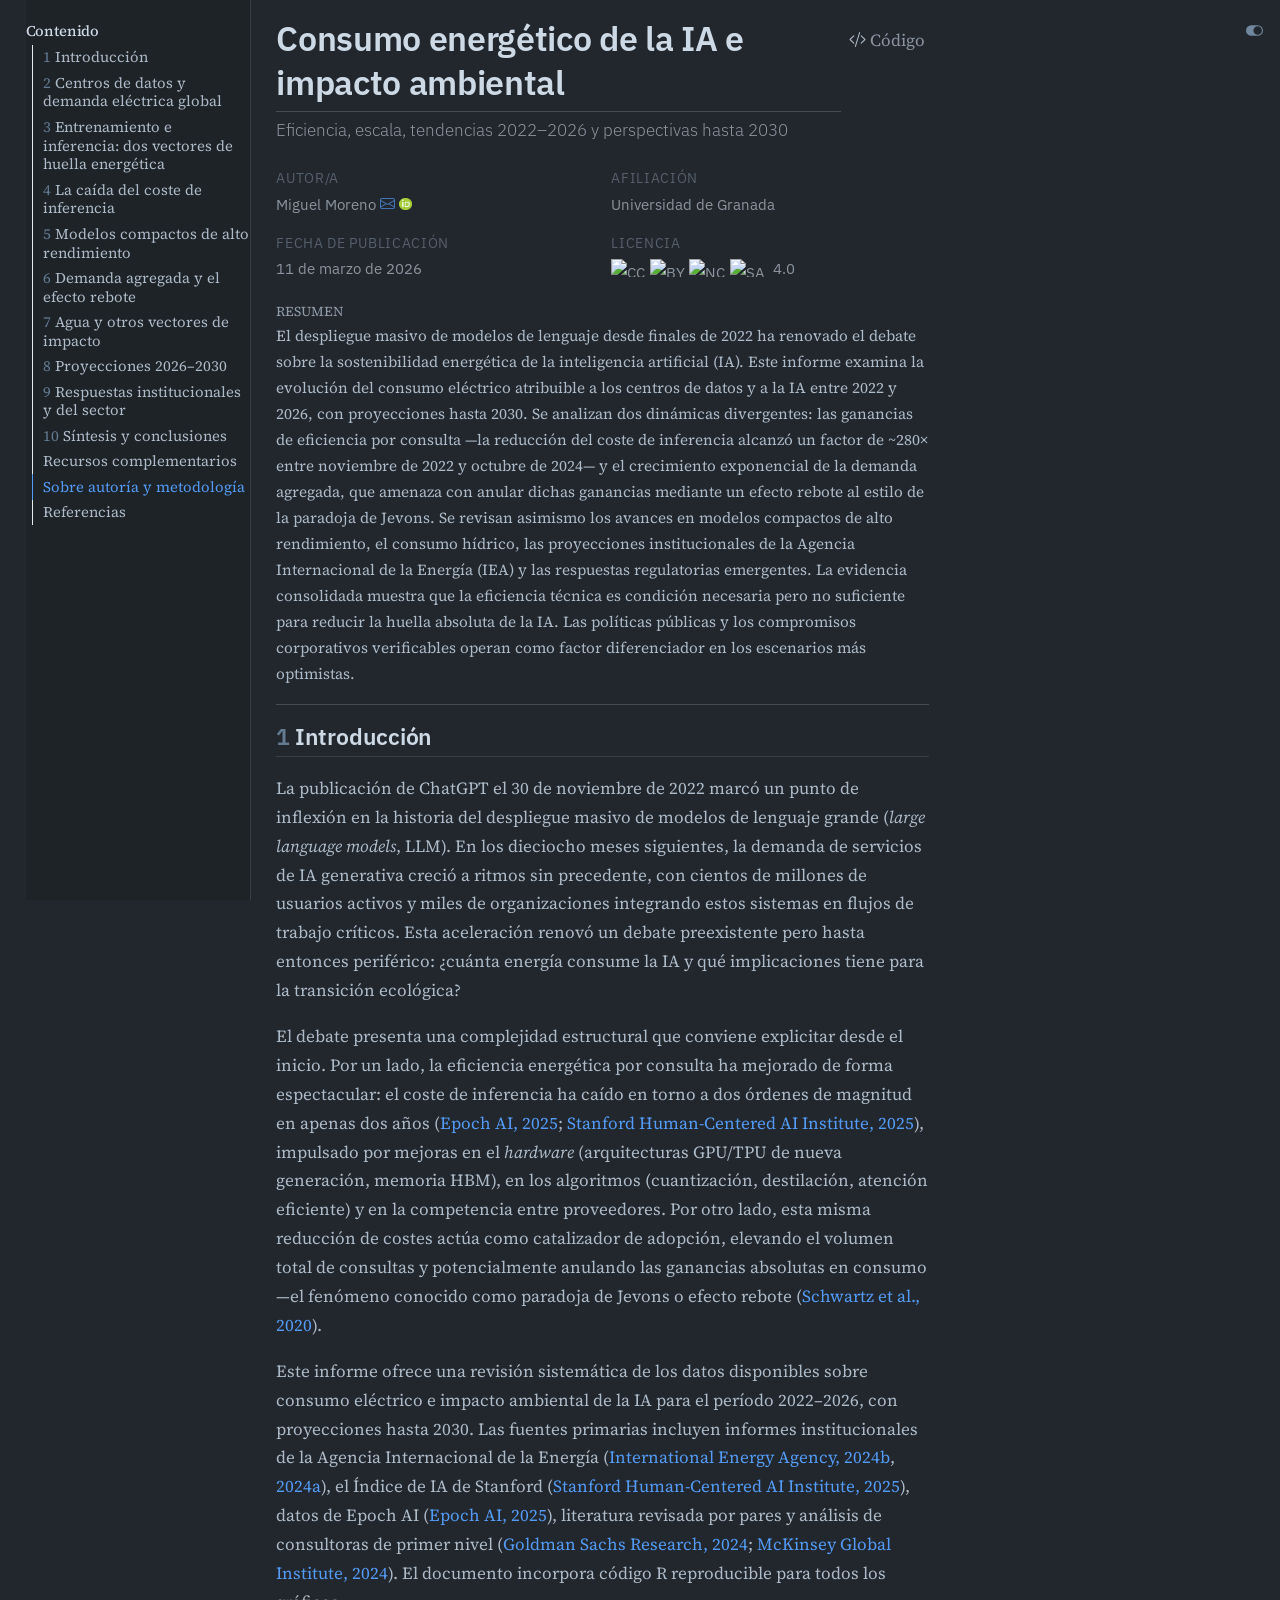
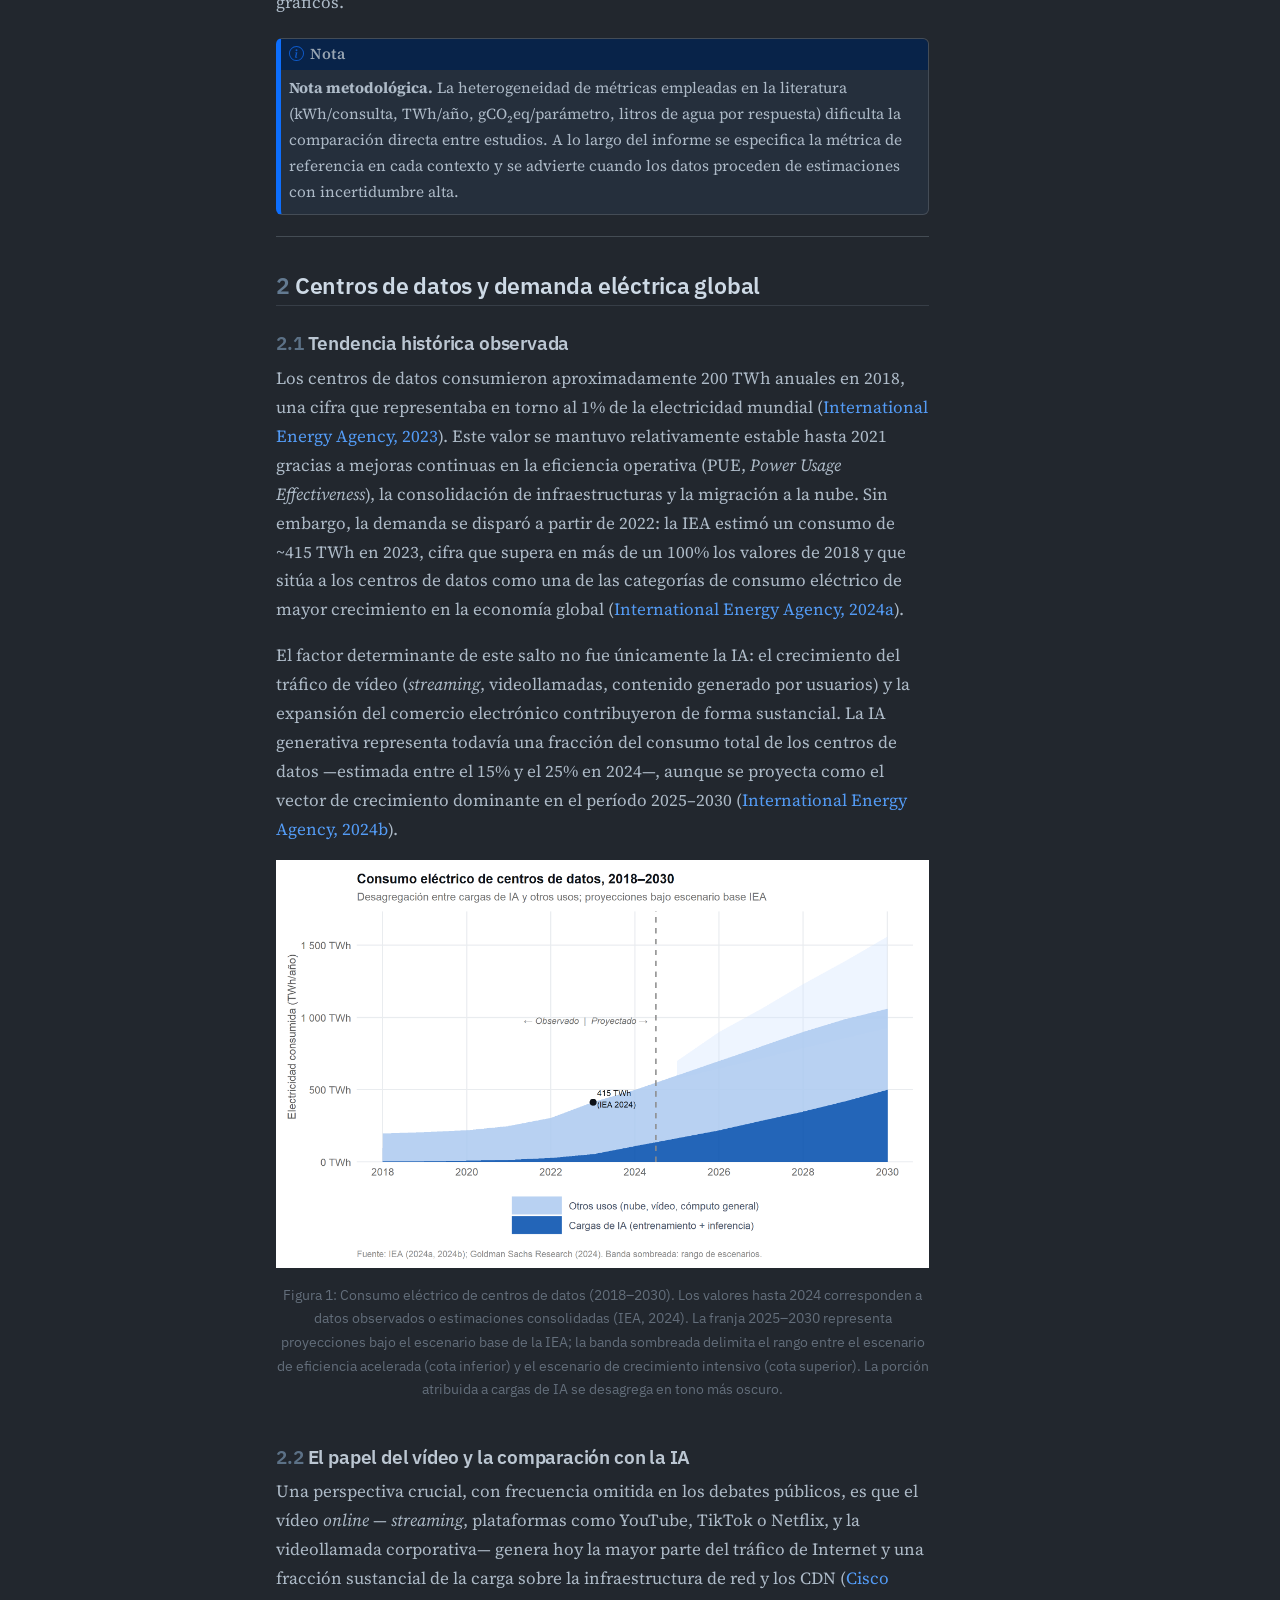
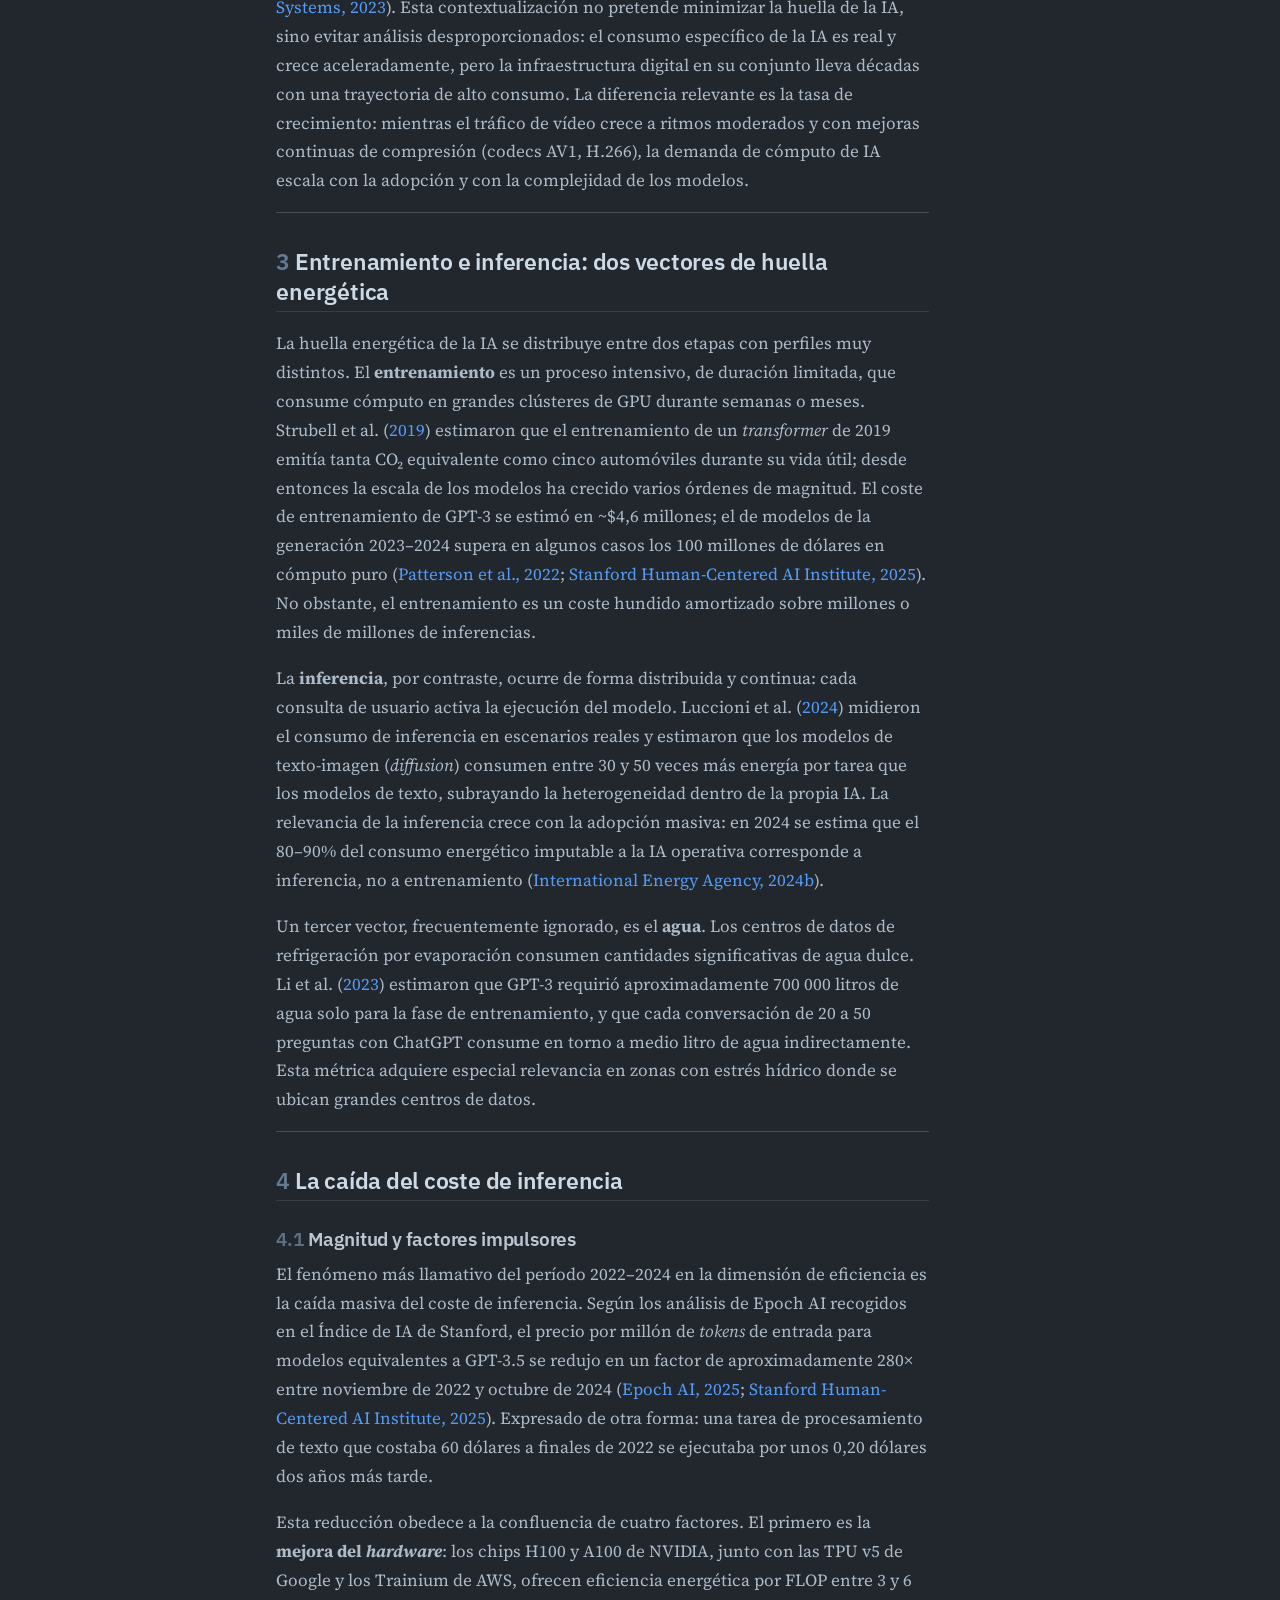
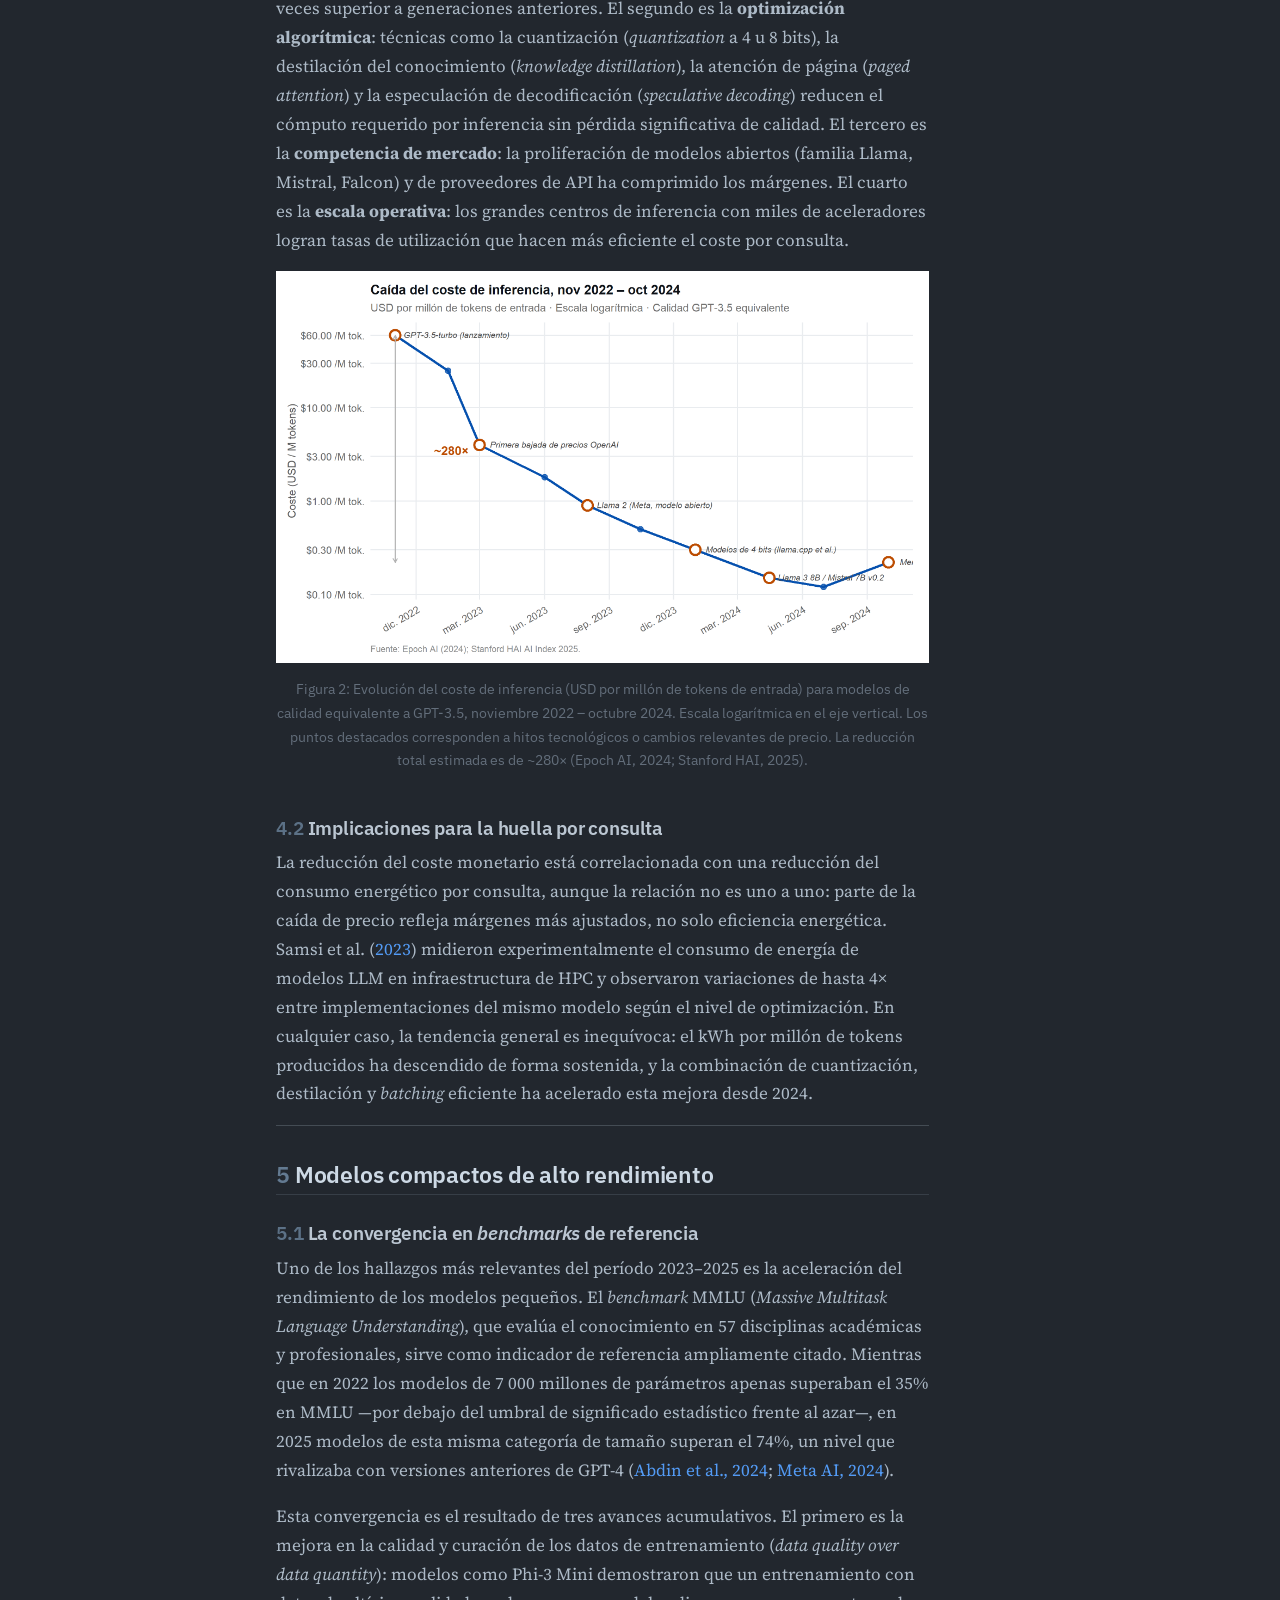
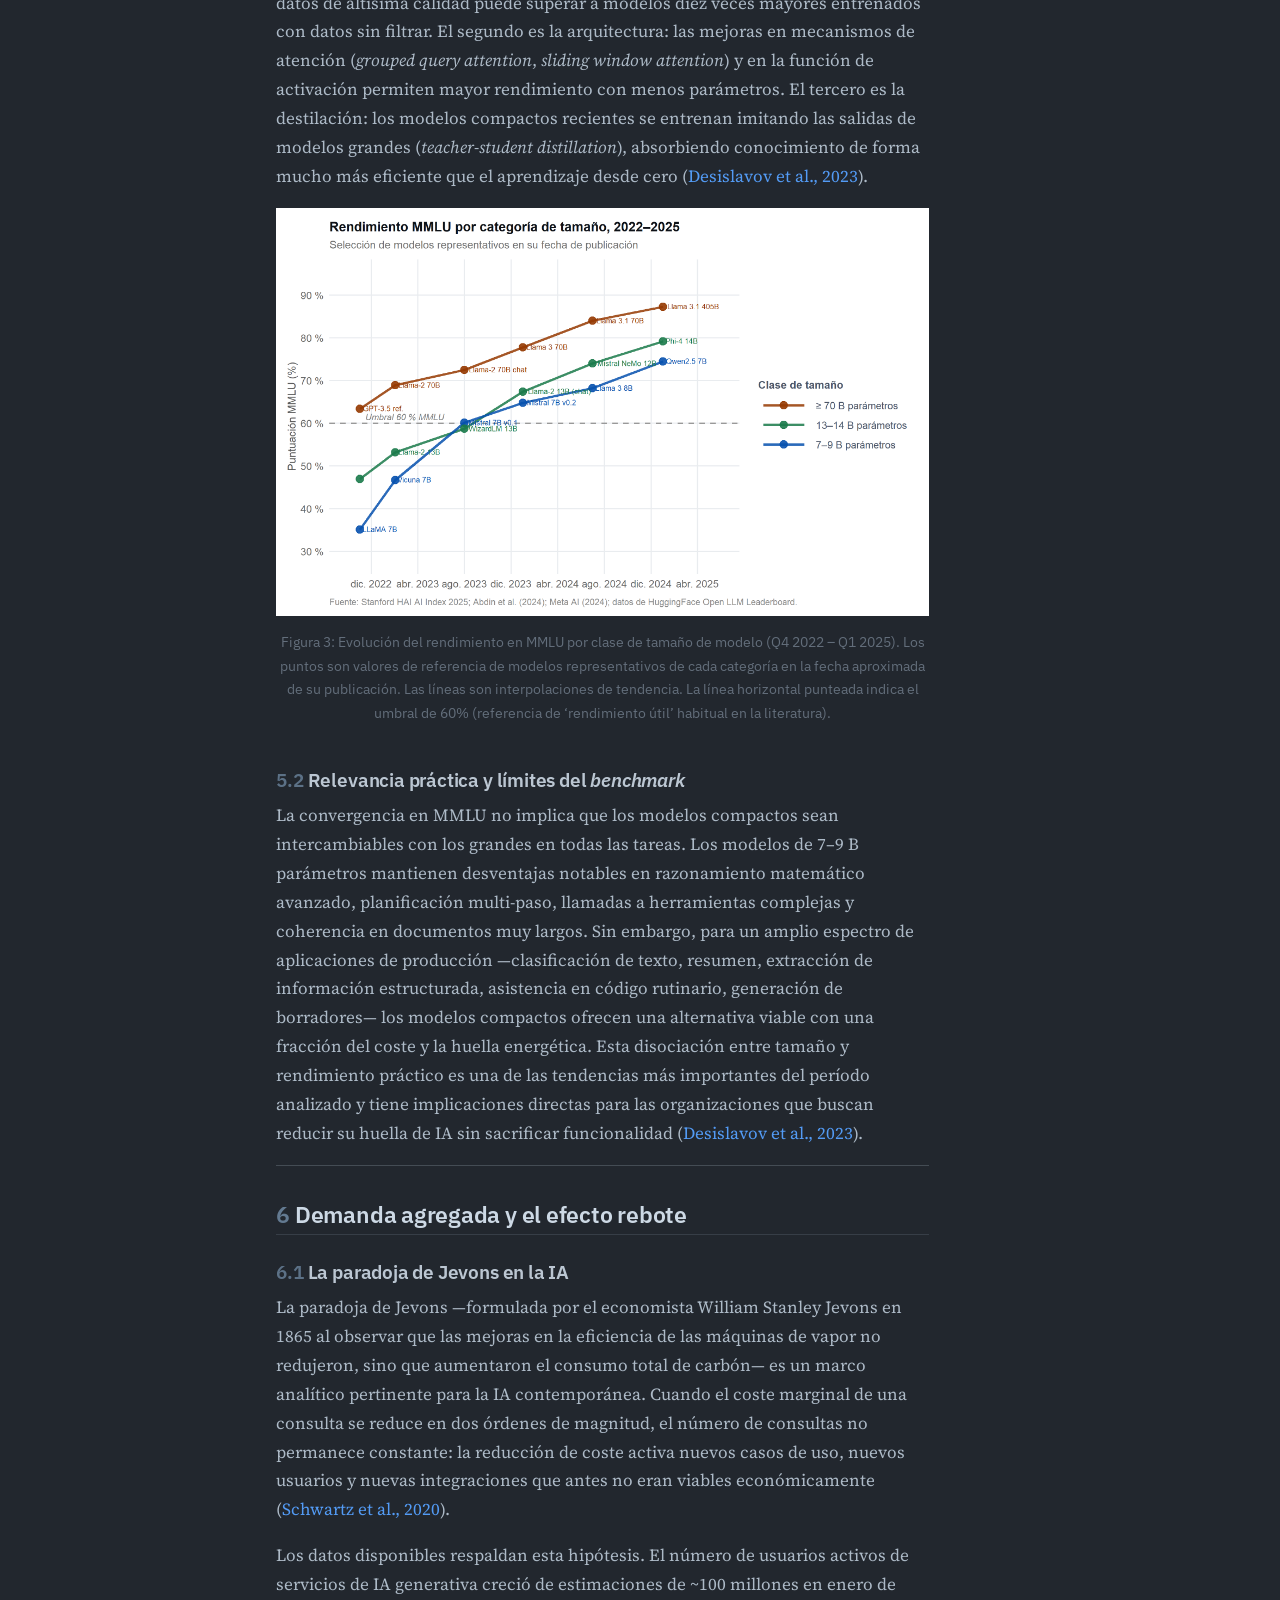
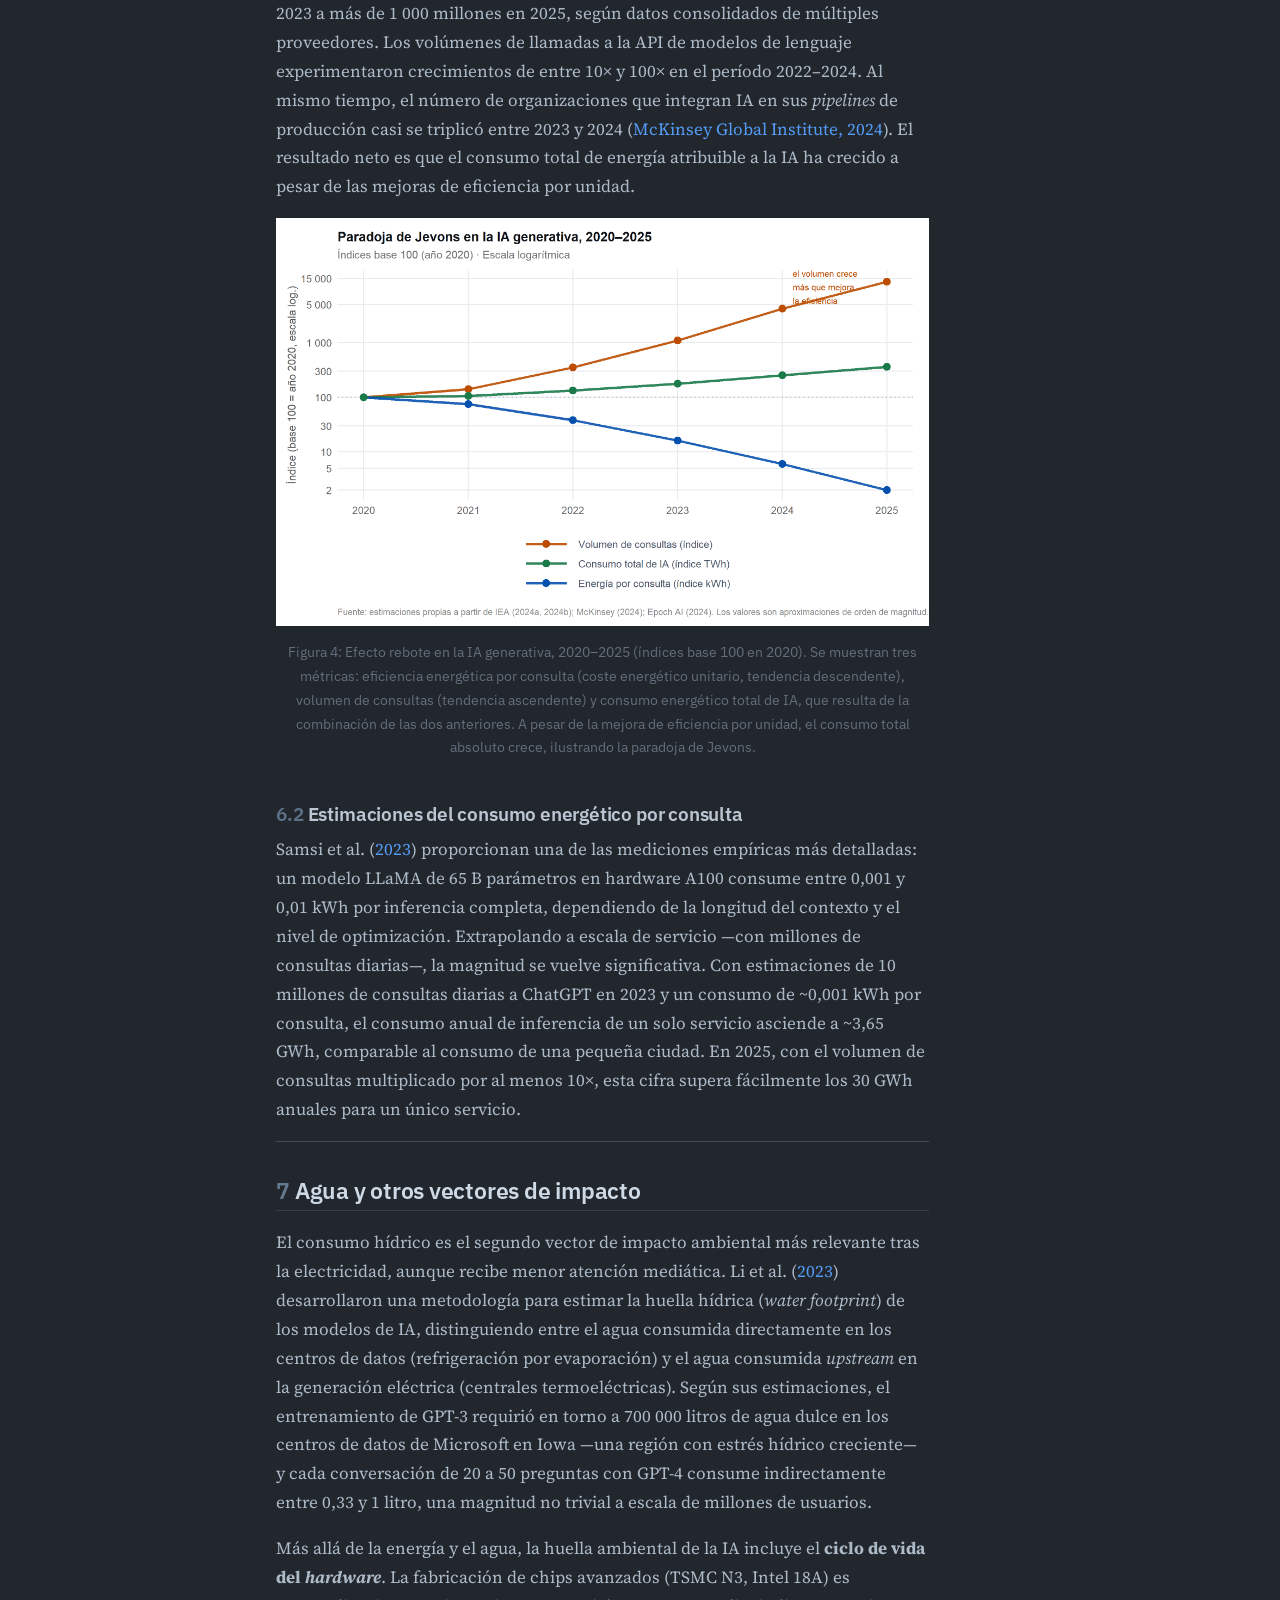
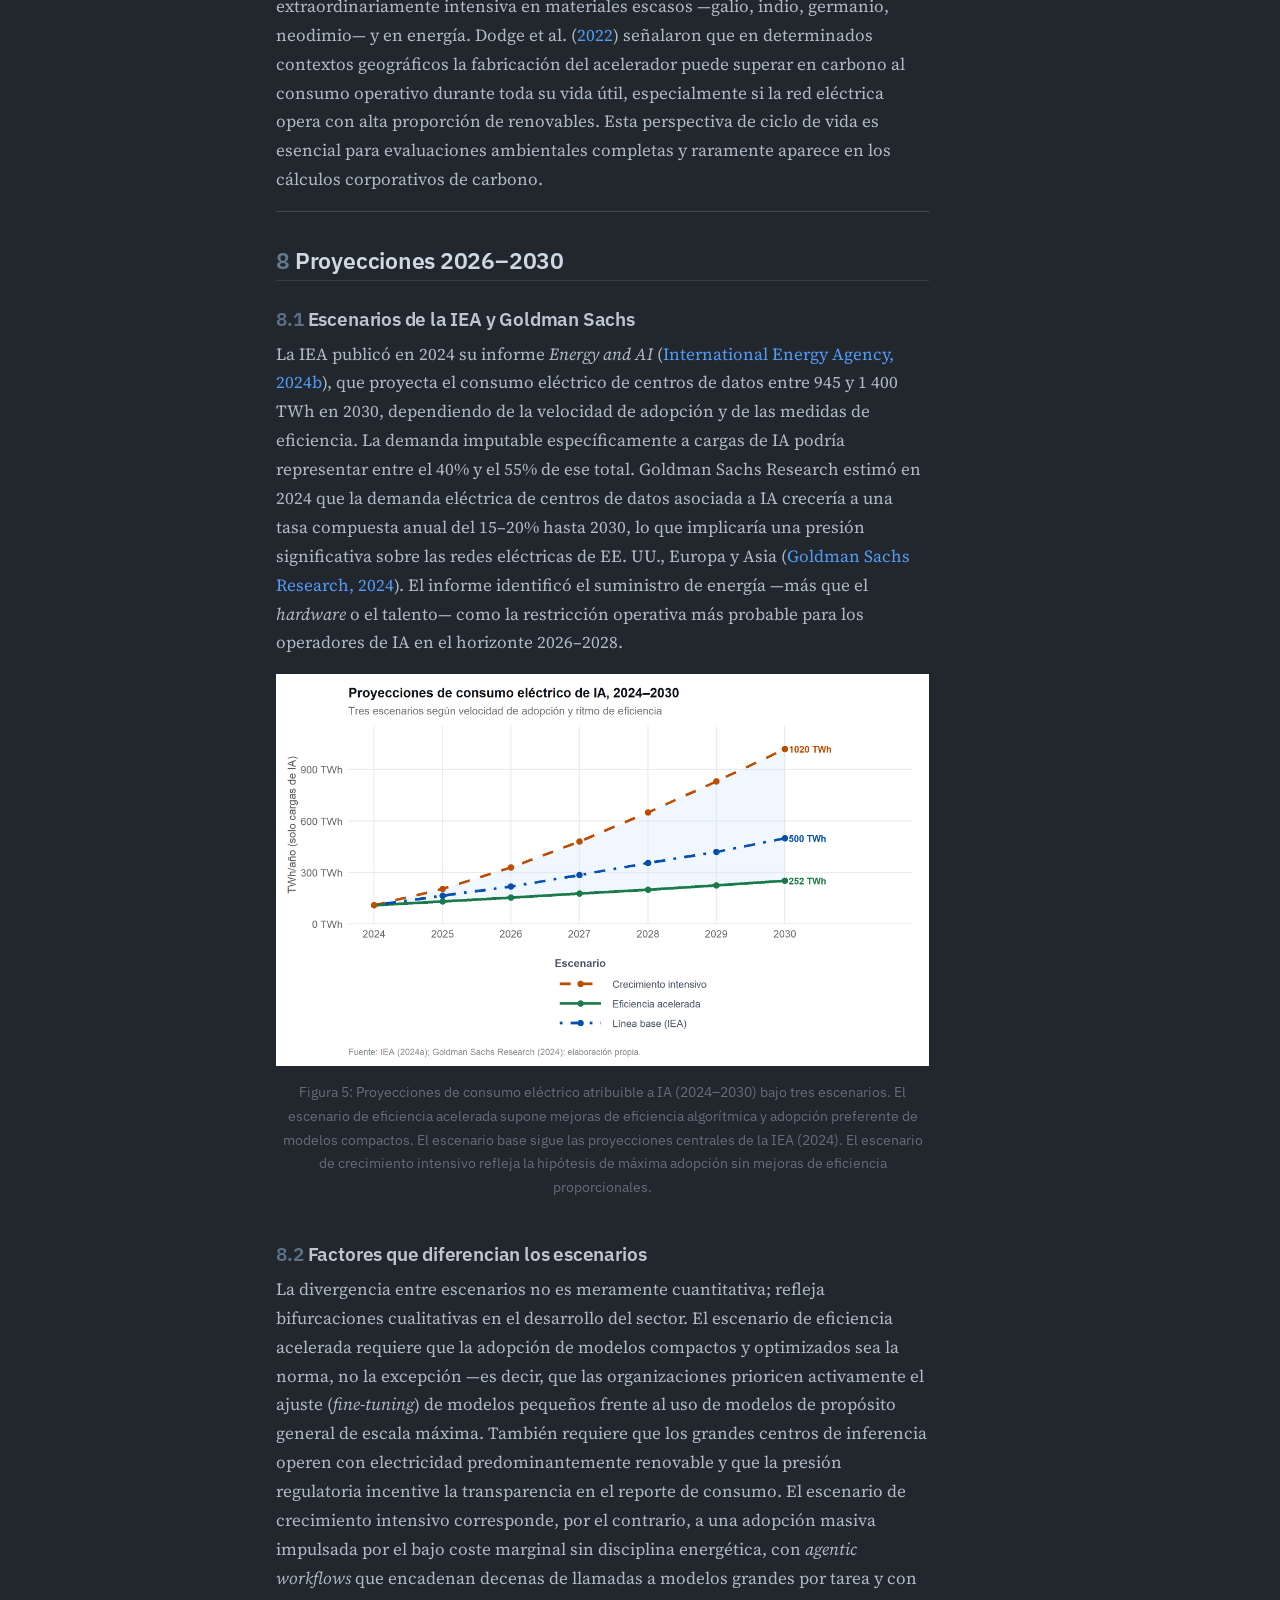
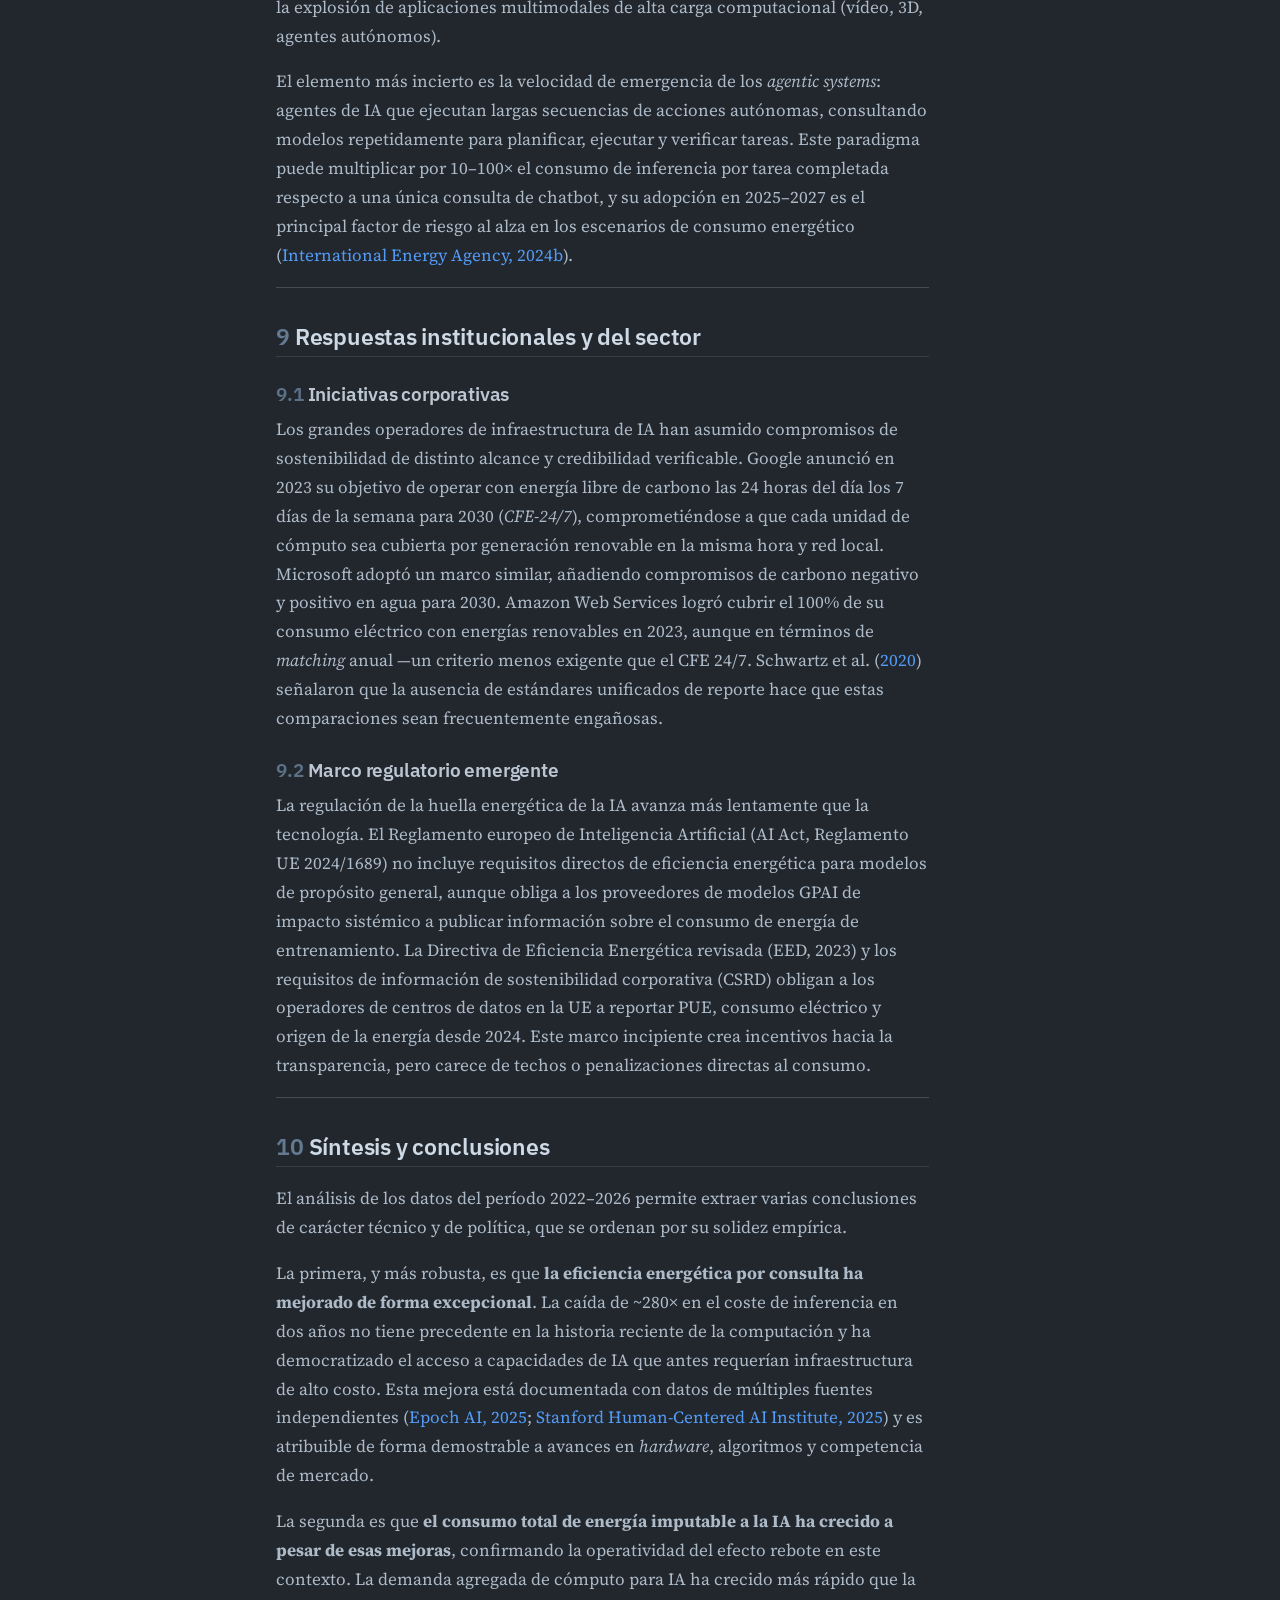
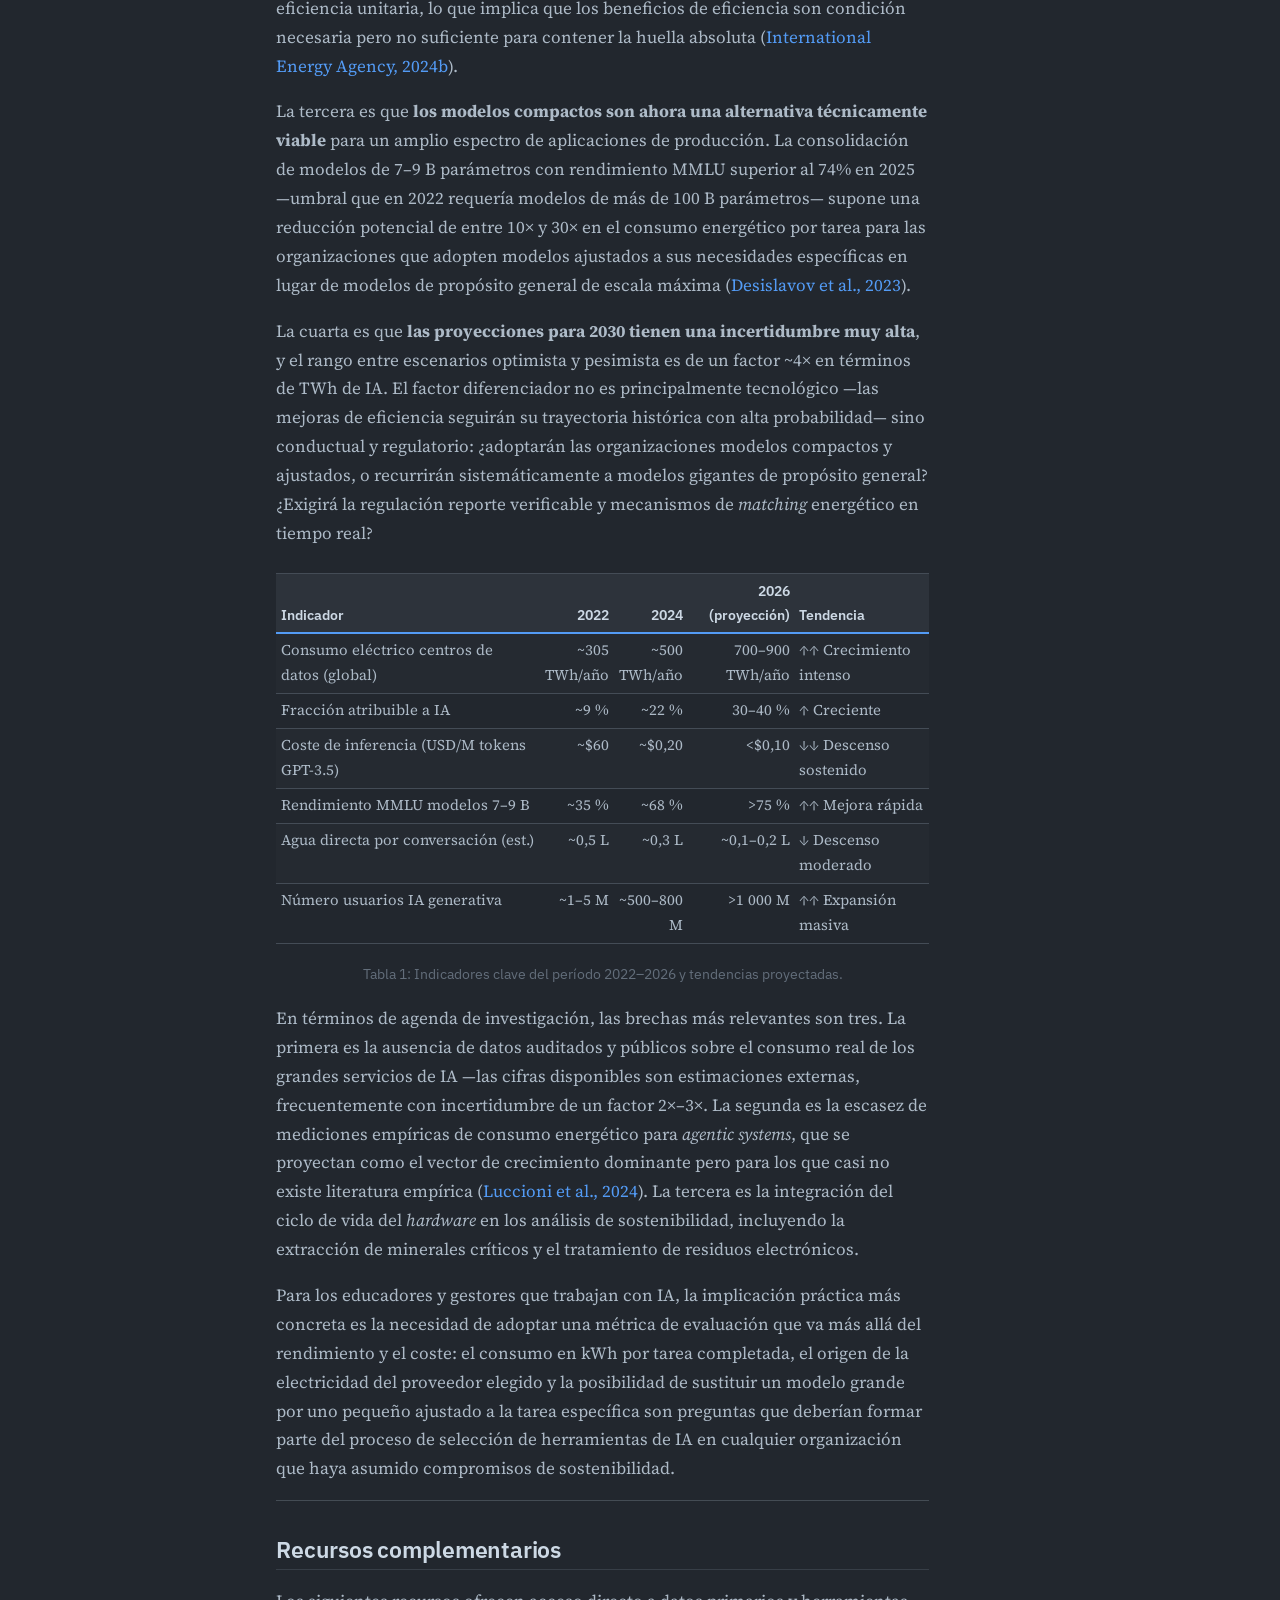
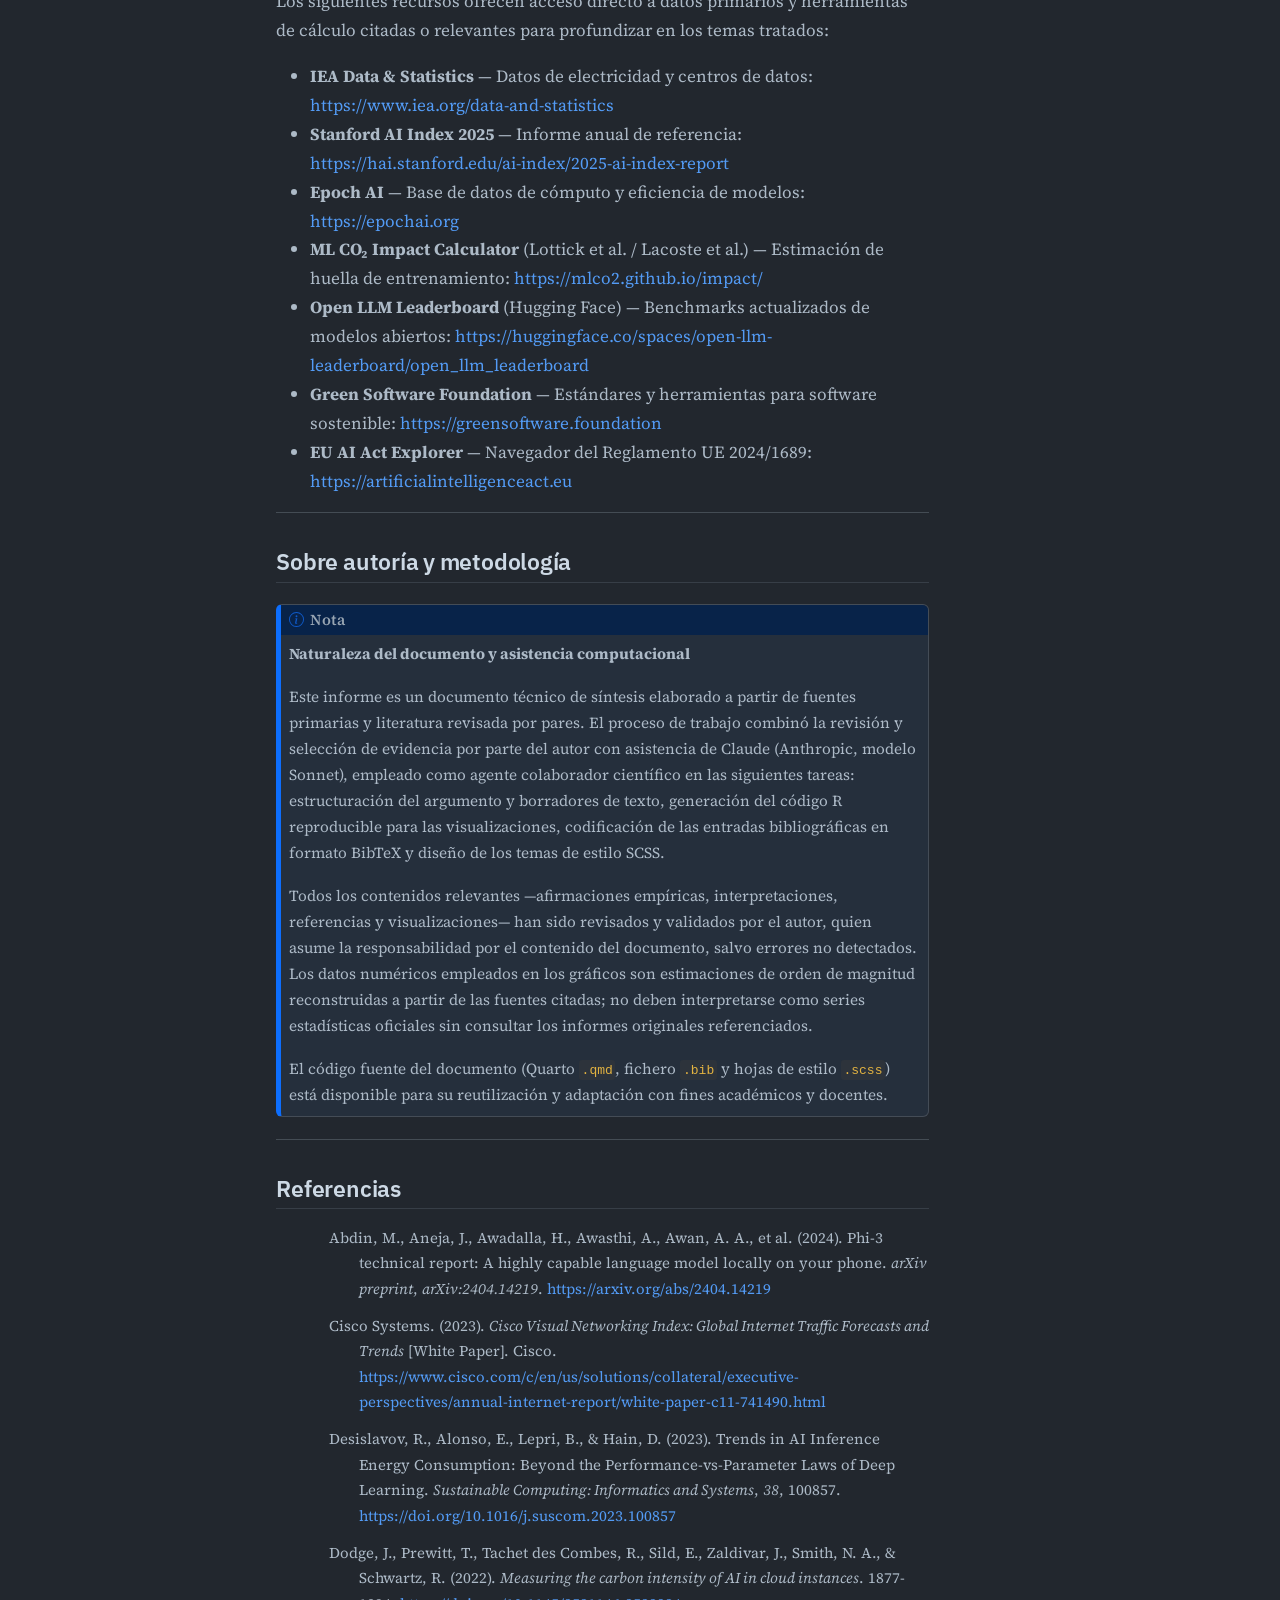
==== commit 7a34a00c: "Add files via upload" ====
--- a/index.html
+++ b/index.html
@@ -1,1984 +1,2181 @@
-<!DOCTYPE html>
-<html xmlns="http://www.w3.org/1999/xhtml" lang="es" xml:lang="es"><head>
-
-<meta charset="utf-8">
-<meta name="generator" content="quarto-1.8.27">
-
-<meta name="viewport" content="width=device-width, initial-scale=1.0, user-scalable=yes">
-
-<meta name="author" content="TC26 - Asistente en CTS y Epistemología">
-
-<title>Consumo energético de la IA e impacto ambiental</title>
-<style>
-code{white-space: pre-wrap;}
-span.smallcaps{font-variant: small-caps;}
-div.columns{display: flex; gap: min(4vw, 1.5em);}
-div.column{flex: auto; overflow-x: auto;}
-div.hanging-indent{margin-left: 1.5em; text-indent: -1.5em;}
-ul.task-list{list-style: none;}
-ul.task-list li input[type="checkbox"] {
-  width: 0.8em;
-  margin: 0 0.8em 0.2em -1em; /* quarto-specific, see https://github.com/quarto-dev/quarto-cli/issues/4556 */ 
-  vertical-align: middle;
-}
-/* CSS for syntax highlighting */
-html { -webkit-text-size-adjust: 100%; }
-pre > code.sourceCode { white-space: pre; position: relative; }
-pre > code.sourceCode > span { display: inline-block; line-height: 1.25; }
-pre > code.sourceCode > span:empty { height: 1.2em; }
-.sourceCode { overflow: visible; }
-code.sourceCode > span { color: inherit; text-decoration: inherit; }
-div.sourceCode { margin: 1em 0; }
-pre.sourceCode { margin: 0; }
-@media screen {
-div.sourceCode { overflow: auto; }
-}
-@media print {
-pre > code.sourceCode { white-space: pre-wrap; }
-pre > code.sourceCode > span { text-indent: -5em; padding-left: 5em; }
-}
-pre.numberSource code
-  { counter-reset: source-line 0; }
-pre.numberSource code > span
-  { position: relative; left: -4em; counter-increment: source-line; }
-pre.numberSource code > span > a:first-child::before
-  { content: counter(source-line);
-    position: relative; left: -1em; text-align: right; vertical-align: baseline;
-    border: none; display: inline-block;
-    -webkit-touch-callout: none; -webkit-user-select: none;
-    -khtml-user-select: none; -moz-user-select: none;
-    -ms-user-select: none; user-select: none;
-    padding: 0 4px; width: 4em;
-  }
-pre.numberSource { margin-left: 3em;  padding-left: 4px; }
-div.sourceCode
-  {   }
-@media screen {
-pre > code.sourceCode > span > a:first-child::before { text-decoration: underline; }
-}
-/* CSS for citations */
-div.csl-bib-body { }
-div.csl-entry {
-  clear: both;
-  margin-bottom: 0em;
-}
-.hanging-indent div.csl-entry {
-  margin-left:2em;
-  text-indent:-2em;
-}
-div.csl-left-margin {
-  min-width:2em;
-  float:left;
-}
-div.csl-right-inline {
-  margin-left:2em;
-  padding-left:1em;
-}
-div.csl-indent {
-  margin-left: 2em;
-}</style>
-
-
-<script src="ai-energia-informe-2026_files/libs/clipboard/clipboard.min.js"></script>
-<script src="ai-energia-informe-2026_files/libs/quarto-html/quarto.js" type="module"></script>
-<script src="ai-energia-informe-2026_files/libs/quarto-html/tabsets/tabsets.js" type="module"></script>
-<script src="ai-energia-informe-2026_files/libs/quarto-html/axe/axe-check.js" type="module"></script>
-<script src="ai-energia-informe-2026_files/libs/quarto-html/popper.min.js"></script>
-<script src="ai-energia-informe-2026_files/libs/quarto-html/tippy.umd.min.js"></script>
-<script src="ai-energia-informe-2026_files/libs/quarto-html/anchor.min.js"></script>
-<link href="ai-energia-informe-2026_files/libs/quarto-html/tippy.css" rel="stylesheet">
-<link href="ai-energia-informe-2026_files/libs/quarto-html/quarto-syntax-highlighting-178b0b452296b17e978602acd8a7b1b5.css" rel="stylesheet" class="quarto-color-scheme" id="quarto-text-highlighting-styles">
-<link href="ai-energia-informe-2026_files/libs/quarto-html/quarto-syntax-highlighting-dark-3f4cbca748a950768d0cc1ea339c6f3a.css" rel="stylesheet" class="quarto-color-scheme quarto-color-alternate" id="quarto-text-highlighting-styles">
-<link href="ai-energia-informe-2026_files/libs/quarto-html/quarto-syntax-highlighting-178b0b452296b17e978602acd8a7b1b5.css" rel="stylesheet" class="quarto-color-scheme-extra" id="quarto-text-highlighting-styles">
-<script src="ai-energia-informe-2026_files/libs/bootstrap/bootstrap.min.js"></script>
-<link href="ai-energia-informe-2026_files/libs/bootstrap/bootstrap-icons.css" rel="stylesheet">
-<link href="ai-energia-informe-2026_files/libs/bootstrap/bootstrap-53ee0e7d89e53554390627985754b52a.min.css" rel="stylesheet" append-hash="true" class="quarto-color-scheme" id="quarto-bootstrap" data-mode="light">
-<link href="ai-energia-informe-2026_files/libs/bootstrap/bootstrap-dark-ad67e04817bb7a0bc9b3e7ad8376c719.min.css" rel="stylesheet" append-hash="true" class="quarto-color-scheme quarto-color-alternate" id="quarto-bootstrap" data-mode="dark">
-<link href="ai-energia-informe-2026_files/libs/bootstrap/bootstrap-53ee0e7d89e53554390627985754b52a.min.css" rel="stylesheet" append-hash="true" class="quarto-color-scheme-extra" id="quarto-bootstrap" data-mode="light">
-<style>html{ scroll-behavior: smooth; }</style>
-
-
-</head>
-
-<body class="quarto-light"><script id="quarto-html-before-body" type="application/javascript">
-    const toggleBodyColorMode = (bsSheetEl) => {
-      const mode = bsSheetEl.getAttribute("data-mode");
-      const bodyEl = window.document.querySelector("body");
-      if (mode === "dark") {
-        bodyEl.classList.add("quarto-dark");
-        bodyEl.classList.remove("quarto-light");
-      } else {
-        bodyEl.classList.add("quarto-light");
-        bodyEl.classList.remove("quarto-dark");
-      }
-    }
-    const toggleBodyColorPrimary = () => {
-      const bsSheetEl = window.document.querySelector("link#quarto-bootstrap:not([rel=disabled-stylesheet])");
-      if (bsSheetEl) {
-        toggleBodyColorMode(bsSheetEl);
-      }
-    }
-    const setColorSchemeToggle = (alternate) => {
-      const toggles = window.document.querySelectorAll('.quarto-color-scheme-toggle');
-      for (let i=0; i < toggles.length; i++) {
-        const toggle = toggles[i];
-        if (toggle) {
-          if (alternate) {
-            toggle.classList.add("alternate");
-          } else {
-            toggle.classList.remove("alternate");
-          }
-        }
-      }
-    };
-    const toggleColorMode = (alternate) => {
-      // Switch the stylesheets
-      const primaryStylesheets = window.document.querySelectorAll('link.quarto-color-scheme:not(.quarto-color-alternate)');
-      const alternateStylesheets = window.document.querySelectorAll('link.quarto-color-scheme.quarto-color-alternate');
-      manageTransitions('#quarto-margin-sidebar .nav-link', false);
-      if (alternate) {
-        // note: dark is layered on light, we don't disable primary!
-        enableStylesheet(alternateStylesheets);
-        for (const sheetNode of alternateStylesheets) {
-          if (sheetNode.id === "quarto-bootstrap") {
-            toggleBodyColorMode(sheetNode);
-          }
-        }
-      } else {
-        disableStylesheet(alternateStylesheets);
-        enableStylesheet(primaryStylesheets)
-        toggleBodyColorPrimary();
-      }
-      manageTransitions('#quarto-margin-sidebar .nav-link', true);
-      // Switch the toggles
-      setColorSchemeToggle(alternate)
-      // Hack to workaround the fact that safari doesn't
-      // properly recolor the scrollbar when toggling (#1455)
-      if (navigator.userAgent.indexOf('Safari') > 0 && navigator.userAgent.indexOf('Chrome') == -1) {
-        manageTransitions("body", false);
-        window.scrollTo(0, 1);
-        setTimeout(() => {
-          window.scrollTo(0, 0);
-          manageTransitions("body", true);
-        }, 40);
-      }
-    }
-    const disableStylesheet = (stylesheets) => {
-      for (let i=0; i < stylesheets.length; i++) {
-        const stylesheet = stylesheets[i];
-        stylesheet.rel = 'disabled-stylesheet';
-      }
-    }
-    const enableStylesheet = (stylesheets) => {
-      for (let i=0; i < stylesheets.length; i++) {
-        const stylesheet = stylesheets[i];
-        if(stylesheet.rel !== 'stylesheet') { // for Chrome, which will still FOUC without this check
-          stylesheet.rel = 'stylesheet';
-        }
-      }
-    }
-    const manageTransitions = (selector, allowTransitions) => {
-      const els = window.document.querySelectorAll(selector);
-      for (let i=0; i < els.length; i++) {
-        const el = els[i];
-        if (allowTransitions) {
-          el.classList.remove('notransition');
-        } else {
-          el.classList.add('notransition');
-        }
-      }
-    }
-    const isFileUrl = () => {
-      return window.location.protocol === 'file:';
-    }
-    const hasAlternateSentinel = () => {
-      let styleSentinel = getColorSchemeSentinel();
-      if (styleSentinel !== null) {
-        return styleSentinel === "alternate";
-      } else {
-        return false;
-      }
-    }
-    const setStyleSentinel = (alternate) => {
-      const value = alternate ? "alternate" : "default";
-      if (!isFileUrl()) {
-        window.localStorage.setItem("quarto-color-scheme", value);
-      } else {
-        localAlternateSentinel = value;
-      }
-    }
-    const getColorSchemeSentinel = () => {
-      if (!isFileUrl()) {
-        const storageValue = window.localStorage.getItem("quarto-color-scheme");
-        return storageValue != null ? storageValue : localAlternateSentinel;
-      } else {
-        return localAlternateSentinel;
-      }
-    }
-    const toggleGiscusIfUsed = (isAlternate, darkModeDefault) => {
-      const baseTheme = document.querySelector('#giscus-base-theme')?.value ?? 'light';
-      const alternateTheme = document.querySelector('#giscus-alt-theme')?.value ?? 'dark';
-      let newTheme = '';
-      if(authorPrefersDark) {
-        newTheme = isAlternate ? baseTheme : alternateTheme;
-      } else {
-        newTheme = isAlternate ? alternateTheme : baseTheme;
-      }
-      const changeGiscusTheme = () => {
-        // From: https://github.com/giscus/giscus/issues/336
-        const sendMessage = (message) => {
-          const iframe = document.querySelector('iframe.giscus-frame');
-          if (!iframe) return;
-          iframe.contentWindow.postMessage({ giscus: message }, 'https://giscus.app');
-        }
-        sendMessage({
-          setConfig: {
-            theme: newTheme
-          }
-        });
-      }
-      const isGiscussLoaded = window.document.querySelector('iframe.giscus-frame') !== null;
-      if (isGiscussLoaded) {
-        changeGiscusTheme();
-      }
-    };
-    const authorPrefersDark = false;
-    const darkModeDefault = authorPrefersDark;
-      document.querySelector('link#quarto-text-highlighting-styles.quarto-color-scheme-extra').rel = 'disabled-stylesheet';
-      document.querySelector('link#quarto-bootstrap.quarto-color-scheme-extra').rel = 'disabled-stylesheet';
-    let localAlternateSentinel = darkModeDefault ? 'alternate' : 'default';
-    // Dark / light mode switch
-    window.quartoToggleColorScheme = () => {
-      // Read the current dark / light value
-      let toAlternate = !hasAlternateSentinel();
-      toggleColorMode(toAlternate);
-      setStyleSentinel(toAlternate);
-      toggleGiscusIfUsed(toAlternate, darkModeDefault);
-      window.dispatchEvent(new Event('resize'));
-    };
-    // Switch to dark mode if need be
-    if (hasAlternateSentinel()) {
-      toggleColorMode(true);
-    } else {
-      toggleColorMode(false);
-    }
-  </script>
-
-<div id="quarto-content" class="page-columns page-rows-contents page-layout-article toc-left">
-<div id="quarto-sidebar-toc-left" class="sidebar toc-left">
-  <nav id="TOC" role="doc-toc" class="toc-active">
-    <h2 id="toc-title">Contenido</h2>
-   
-  <ul>
-  <li><a href="#sec-intro" id="toc-sec-intro" class="nav-link active" data-scroll-target="#sec-intro"><span class="header-section-number">1</span> Introducción</a></li>
-  <li><a href="#sec-datacenters" id="toc-sec-datacenters" class="nav-link" data-scroll-target="#sec-datacenters"><span class="header-section-number">2</span> Centros de datos y demanda eléctrica global</a>
-  <ul class="collapse">
-  <li><a href="#tendencia-histórica-observada" id="toc-tendencia-histórica-observada" class="nav-link" data-scroll-target="#tendencia-histórica-observada"><span class="header-section-number">2.1</span> Tendencia histórica observada</a></li>
-  <li><a href="#el-papel-del-vídeo-y-la-comparación-con-la-ia" id="toc-el-papel-del-vídeo-y-la-comparación-con-la-ia" class="nav-link" data-scroll-target="#el-papel-del-vídeo-y-la-comparación-con-la-ia"><span class="header-section-number">2.2</span> El papel del vídeo y la comparación con la IA</a></li>
-  </ul></li>
-  <li><a href="#sec-training-inference" id="toc-sec-training-inference" class="nav-link" data-scroll-target="#sec-training-inference"><span class="header-section-number">3</span> Entrenamiento e inferencia: dos vectores de huella energética</a></li>
-  <li><a href="#sec-inference-cost" id="toc-sec-inference-cost" class="nav-link" data-scroll-target="#sec-inference-cost"><span class="header-section-number">4</span> La caída del coste de inferencia</a>
-  <ul class="collapse">
-  <li><a href="#magnitud-y-factores-impulsores" id="toc-magnitud-y-factores-impulsores" class="nav-link" data-scroll-target="#magnitud-y-factores-impulsores"><span class="header-section-number">4.1</span> Magnitud y factores impulsores</a></li>
-  <li><a href="#implicaciones-para-la-huella-por-consulta" id="toc-implicaciones-para-la-huella-por-consulta" class="nav-link" data-scroll-target="#implicaciones-para-la-huella-por-consulta"><span class="header-section-number">4.2</span> Implicaciones para la huella por consulta</a></li>
-  </ul></li>
-  <li><a href="#sec-small-models" id="toc-sec-small-models" class="nav-link" data-scroll-target="#sec-small-models"><span class="header-section-number">5</span> Modelos compactos de alto rendimiento</a>
-  <ul class="collapse">
-  <li><a href="#la-convergencia-en-benchmarks-de-referencia" id="toc-la-convergencia-en-benchmarks-de-referencia" class="nav-link" data-scroll-target="#la-convergencia-en-benchmarks-de-referencia"><span class="header-section-number">5.1</span> La convergencia en <em>benchmarks</em> de referencia</a></li>
-  <li><a href="#relevancia-práctica-y-límites-del-benchmark" id="toc-relevancia-práctica-y-límites-del-benchmark" class="nav-link" data-scroll-target="#relevancia-práctica-y-límites-del-benchmark"><span class="header-section-number">5.2</span> Relevancia práctica y límites del <em>benchmark</em></a></li>
-  </ul></li>
-  <li><a href="#sec-rebound" id="toc-sec-rebound" class="nav-link" data-scroll-target="#sec-rebound"><span class="header-section-number">6</span> Demanda agregada y el efecto rebote</a>
-  <ul class="collapse">
-  <li><a href="#la-paradoja-de-jevons-en-la-ia" id="toc-la-paradoja-de-jevons-en-la-ia" class="nav-link" data-scroll-target="#la-paradoja-de-jevons-en-la-ia"><span class="header-section-number">6.1</span> La paradoja de Jevons en la IA</a></li>
-  <li><a href="#estimaciones-del-consumo-energético-por-consulta" id="toc-estimaciones-del-consumo-energético-por-consulta" class="nav-link" data-scroll-target="#estimaciones-del-consumo-energético-por-consulta"><span class="header-section-number">6.2</span> Estimaciones del consumo energético por consulta</a></li>
-  </ul></li>
-  <li><a href="#sec-water" id="toc-sec-water" class="nav-link" data-scroll-target="#sec-water"><span class="header-section-number">7</span> Agua y otros vectores de impacto</a></li>
-  <li><a href="#sec-projections" id="toc-sec-projections" class="nav-link" data-scroll-target="#sec-projections"><span class="header-section-number">8</span> Proyecciones 2026–2030</a>
-  <ul class="collapse">
-  <li><a href="#escenarios-de-la-iea-y-goldman-sachs" id="toc-escenarios-de-la-iea-y-goldman-sachs" class="nav-link" data-scroll-target="#escenarios-de-la-iea-y-goldman-sachs"><span class="header-section-number">8.1</span> Escenarios de la IEA y Goldman Sachs</a></li>
-  <li><a href="#factores-que-diferencian-los-escenarios" id="toc-factores-que-diferencian-los-escenarios" class="nav-link" data-scroll-target="#factores-que-diferencian-los-escenarios"><span class="header-section-number">8.2</span> Factores que diferencian los escenarios</a></li>
-  </ul></li>
-  <li><a href="#sec-responses" id="toc-sec-responses" class="nav-link" data-scroll-target="#sec-responses"><span class="header-section-number">9</span> Respuestas institucionales y del sector</a>
-  <ul class="collapse">
-  <li><a href="#iniciativas-corporativas" id="toc-iniciativas-corporativas" class="nav-link" data-scroll-target="#iniciativas-corporativas"><span class="header-section-number">9.1</span> Iniciativas corporativas</a></li>
-  <li><a href="#marco-regulatorio-emergente" id="toc-marco-regulatorio-emergente" class="nav-link" data-scroll-target="#marco-regulatorio-emergente"><span class="header-section-number">9.2</span> Marco regulatorio emergente</a></li>
-  </ul></li>
-  <li><a href="#sec-conclusions" id="toc-sec-conclusions" class="nav-link" data-scroll-target="#sec-conclusions"><span class="header-section-number">10</span> Síntesis y conclusiones</a></li>
-  <li><a href="#recursos-complementarios" id="toc-recursos-complementarios" class="nav-link" data-scroll-target="#recursos-complementarios">Recursos complementarios</a></li>
-  <li><a href="#referencias" id="toc-referencias" class="nav-link" data-scroll-target="#referencias">Referencias</a></li>
-  </ul>
-</nav>
-</div>
-<div id="quarto-margin-sidebar" class="sidebar margin-sidebar zindex-bottom">
-</div>
-<main class="content" id="quarto-document-content">
-
-
-<header id="title-block-header" class="quarto-title-block default">
-<div class="quarto-title">
-<div class="quarto-title-block"><div><h1 class="title">Consumo energético de la IA e impacto ambiental</h1><button type="button" class="btn code-tools-button" id="quarto-code-tools-source"><i class="bi"></i> Código</button></div></div>
-<p class="subtitle lead">Eficiencia, escala, tendencias 2022–2026 y perspectivas hasta 2030</p>
-</div>
-
-
-<div class="quarto-title-meta-author">
-  <div class="quarto-title-meta-heading">Autor/a</div>
-  <div class="quarto-title-meta-heading">Afiliación</div>
-  
-    <div class="quarto-title-meta-contents">
-    <p class="author">TC26 - Asistente en CTS y Epistemología </p>
-  </div>
-  <div class="quarto-title-meta-contents">
-        <p class="affiliation">
-            Universidad de Granada
-          </p>
-      </div>
-  </div>
-
-<div class="quarto-title-meta">
-
-      
-    <div>
-    <div class="quarto-title-meta-heading">Fecha de publicación</div>
-    <div class="quarto-title-meta-contents">
-      <p class="date">11 de marzo de 2026</p>
-    </div>
-  </div>
-  
-    
-  </div>
-  
-<div>
-  <div class="abstract">
-    <div class="block-title">Resumen</div>
-    <p>El despliegue masivo de modelos de lenguaje desde finales de 2022 ha renovado el debate sobre la sostenibilidad energética de la inteligencia artificial (IA). Este informe examina la evolución del consumo eléctrico atribuible a los centros de datos y a la IA entre 2022 y 2026, con proyecciones hasta 2030. Se analizan dos dinámicas divergentes: las ganancias de eficiencia por consulta —la reducción del coste de inferencia alcanzó un factor de ~280× entre noviembre de 2022 y octubre de 2024— y el crecimiento exponencial de la demanda agregada, que amenaza con anular dichas ganancias mediante un efecto rebote al estilo de la paradoja de Jevons. Se revisan asimismo los avances en modelos compactos de alto rendimiento, el consumo hídrico, las proyecciones institucionales de la Agencia Internacional de la Energía (IEA) y las respuestas regulatorias emergentes. La evidencia consolidada muestra que la eficiencia técnica es condición necesaria pero no suficiente para reducir la huella absoluta de la IA. Las políticas públicas y los compromisos corporativos verificables operan como factor diferenciador en los escenarios más optimistas.</p>
-  </div>
-</div>
-
-
-</header>
-
-
-<section id="sec-intro" class="level2" data-number="1">
-<h2 data-number="1" class="anchored" data-anchor-id="sec-intro"><span class="header-section-number">1</span> Introducción</h2>
-<p>La publicación de ChatGPT el 30 de noviembre de 2022 marcó un punto de inflexión en la historia del despliegue masivo de modelos de lenguaje grande (<em>large language models</em>, LLM). En los dieciocho meses siguientes, la demanda de servicios de IA generativa creció a ritmos sin precedente, con cientos de millones de usuarios activos y miles de organizaciones integrando estos sistemas en flujos de trabajo críticos. Esta aceleración renovó un debate preexistente pero hasta entonces periférico: ¿cuánta energía consume la IA y qué implicaciones tiene para la transición ecológica?</p>
-<p>El debate presenta una complejidad estructural que conviene explicitar desde el inicio. Por un lado, la eficiencia energética por consulta ha mejorado de forma espectacular: el coste de inferencia ha caído en torno a dos órdenes de magnitud en apenas dos años <span class="citation" data-cites="epochai2024trends stanford2025aiindex">(<a href="#ref-epochai2024trends" role="doc-biblioref">Epoch AI, 2025</a>; <a href="#ref-stanford2025aiindex" role="doc-biblioref">Stanford Human-Centered AI Institute, 2025</a>)</span>, impulsado por mejoras en el <em>hardware</em> (arquitecturas GPU/TPU de nueva generación, memoria HBM), en los algoritmos (cuantización, destilación, atención eficiente) y en la competencia entre proveedores. Por otro lado, esta misma reducción de costes actúa como catalizador de adopción, elevando el volumen total de consultas y potencialmente anulando las ganancias absolutas en consumo —el fenómeno conocido como paradoja de Jevons o efecto rebote <span class="citation" data-cites="schwartz2020green">(<a href="#ref-schwartz2020green" role="doc-biblioref">Schwartz et&nbsp;al., 2020</a>)</span>.</p>
-<p>Este informe ofrece una revisión sistemática de los datos disponibles sobre consumo eléctrico e impacto ambiental de la IA para el período 2022–2026, con proyecciones hasta 2030. Las fuentes primarias incluyen informes institucionales de la Agencia Internacional de la Energía <span class="citation" data-cites="iea2024energy_ai iea2024electricity">(<a href="#ref-iea2024energy_ai" role="doc-biblioref">International Energy Agency, 2024b</a>, <a href="#ref-iea2024electricity" role="doc-biblioref">2024a</a>)</span>, el Índice de IA de Stanford <span class="citation" data-cites="stanford2025aiindex">(<a href="#ref-stanford2025aiindex" role="doc-biblioref">Stanford Human-Centered AI Institute, 2025</a>)</span>, datos de Epoch AI <span class="citation" data-cites="epochai2024trends">(<a href="#ref-epochai2024trends" role="doc-biblioref">Epoch AI, 2025</a>)</span>, literatura revisada por pares y análisis de consultoras de primer nivel <span class="citation" data-cites="goldmansachs2024ai mckinsey2024ai">(<a href="#ref-goldmansachs2024ai" role="doc-biblioref">Goldman Sachs Research, 2024</a>; <a href="#ref-mckinsey2024ai" role="doc-biblioref">McKinsey Global Institute, 2024</a>)</span>. El documento incorpora código R reproducible para todos los gráficos.</p>
-<div class="callout callout-style-default callout-note callout-titled">
-<div class="callout-header d-flex align-content-center">
-<div class="callout-icon-container">
-<i class="callout-icon"></i>
-</div>
-<div class="callout-title-container flex-fill">
-Nota
-</div>
-</div>
-<div class="callout-body-container callout-body">
-<p><strong>Nota metodológica.</strong> La heterogeneidad de métricas empleadas en la literatura (kWh/consulta, TWh/año, gCO₂eq/parámetro, litros de agua por respuesta) dificulta la comparación directa entre estudios. A lo largo del informe se especifica la métrica de referencia en cada contexto y se advierte cuando los datos proceden de estimaciones con incertidumbre alta.</p>
-</div>
-</div>
-<hr>
-</section>
-<section id="sec-datacenters" class="level2" data-number="2">
-<h2 data-number="2" class="anchored" data-anchor-id="sec-datacenters"><span class="header-section-number">2</span> Centros de datos y demanda eléctrica global</h2>
-<section id="tendencia-histórica-observada" class="level3" data-number="2.1">
-<h3 data-number="2.1" class="anchored" data-anchor-id="tendencia-histórica-observada"><span class="header-section-number">2.1</span> Tendencia histórica observada</h3>
-<p>Los centros de datos consumieron aproximadamente 200 TWh anuales en 2018, una cifra que representaba en torno al 1% de la electricidad mundial <span class="citation" data-cites="iea2023datacentres">(<a href="#ref-iea2023datacentres" role="doc-biblioref">International Energy Agency, 2023</a>)</span>. Este valor se mantuvo relativamente estable hasta 2021 gracias a mejoras continuas en la eficiencia operativa (PUE, <em>Power Usage Effectiveness</em>), la consolidación de infraestructuras y la migración a la nube. Sin embargo, la demanda se disparó a partir de 2022: la IEA estimó un consumo de ~415 TWh en 2023, cifra que supera en más de un 100% los valores de 2018 y que sitúa a los centros de datos como una de las categorías de consumo eléctrico de mayor crecimiento en la economía global <span class="citation" data-cites="iea2024electricity">(<a href="#ref-iea2024electricity" role="doc-biblioref">International Energy Agency, 2024a</a>)</span>.</p>
-<p>El factor determinante de este salto no fue únicamente la IA: el crecimiento del tráfico de vídeo (<em>streaming</em>, videollamadas, contenido generado por usuarios) y la expansión del comercio electrónico contribuyeron de forma sustancial. La IA generativa representa todavía una fracción del consumo total de los centros de datos —estimada entre el 15% y el 25% en 2024—, aunque se proyecta como el vector de crecimiento dominante en el período 2025–2030 <span class="citation" data-cites="iea2024energy_ai">(<a href="#ref-iea2024energy_ai" role="doc-biblioref">International Energy Agency, 2024b</a>)</span>.</p>
-<div class="cell">
-<div class="cell-output-display">
-<div id="fig-datacenters" class="quarto-float quarto-figure quarto-figure-center anchored" alt="Gráfico de área apilada que muestra el consumo eléctrico de centros de datos desde 2018 hasta 2030, con la fracción de IA destacada.">
-<figure class="quarto-float quarto-float-fig figure">
-<div aria-describedby="fig-datacenters-caption-0ceaefa1-69ba-4598-a22c-09a6ac19f8ca">
-<img src="ai-energia-informe-2026_files/figure-html/fig-datacenters-1.png" class="img-fluid figure-img" alt="Gráfico de área apilada que muestra el consumo eléctrico de centros de datos desde 2018 hasta 2030, con la fracción de IA destacada." width="1200">
-</div>
-<figcaption class="quarto-float-caption-bottom quarto-float-caption quarto-float-fig" id="fig-datacenters-caption-0ceaefa1-69ba-4598-a22c-09a6ac19f8ca">
-Figura&nbsp;1: Consumo eléctrico de centros de datos (2018–2030). Los valores hasta 2024 corresponden a datos observados o estimaciones consolidadas (IEA, 2024). La franja 2025–2030 representa proyecciones bajo el escenario base de la IEA; la banda sombreada delimita el rango entre el escenario de eficiencia acelerada (cota inferior) y el escenario de crecimiento intensivo (cota superior). La porción atribuida a cargas de IA se desagrega en tono más oscuro.
-</figcaption>
-</figure>
-</div>
-</div>
-</div>
-</section>
-<section id="el-papel-del-vídeo-y-la-comparación-con-la-ia" class="level3" data-number="2.2">
-<h3 data-number="2.2" class="anchored" data-anchor-id="el-papel-del-vídeo-y-la-comparación-con-la-ia"><span class="header-section-number">2.2</span> El papel del vídeo y la comparación con la IA</h3>
-<p>Una perspectiva crucial, con frecuencia omitida en los debates públicos, es que el vídeo <em>online</em> — <em>streaming</em>, plataformas como YouTube, TikTok o Netflix, y la videollamada corporativa— genera hoy la mayor parte del tráfico de Internet y una fracción sustancial de la carga sobre la infraestructura de red y los CDN <span class="citation" data-cites="cisco2023vni">(<a href="#ref-cisco2023vni" role="doc-biblioref">Cisco Systems, 2023</a>)</span>. Esta contextualización no pretende minimizar la huella de la IA, sino evitar análisis desproporcionados: el consumo específico de la IA es real y crece aceleradamente, pero la infraestructura digital en su conjunto lleva décadas con una trayectoria de alto consumo. La diferencia relevante es la tasa de crecimiento: mientras el tráfico de vídeo crece a ritmos moderados y con mejoras continuas de compresión (codecs AV1, H.266), la demanda de cómputo de IA escala con la adopción y con la complejidad de los modelos.</p>
-<hr>
-</section>
-</section>
-<section id="sec-training-inference" class="level2" data-number="3">
-<h2 data-number="3" class="anchored" data-anchor-id="sec-training-inference"><span class="header-section-number">3</span> Entrenamiento e inferencia: dos vectores de huella energética</h2>
-<p>La huella energética de la IA se distribuye entre dos etapas con perfiles muy distintos. El <strong>entrenamiento</strong> es un proceso intensivo, de duración limitada, que consume cómputo en grandes clústeres de GPU durante semanas o meses. <span class="citation" data-cites="strubell2019energy">Strubell et&nbsp;al. (<a href="#ref-strubell2019energy" role="doc-biblioref">2019</a>)</span> estimaron que el entrenamiento de un <em>transformer</em> de 2019 emitía tanta CO₂ equivalente como cinco automóviles durante su vida útil; desde entonces la escala de los modelos ha crecido varios órdenes de magnitud. El coste de entrenamiento de GPT-3 se estimó en ~$4,6 millones; el de modelos de la generación 2023–2024 supera en algunos casos los 100 millones de dólares en cómputo puro <span class="citation" data-cites="stanford2025aiindex patterson2022carbon">(<a href="#ref-patterson2022carbon" role="doc-biblioref">Patterson et&nbsp;al., 2022</a>; <a href="#ref-stanford2025aiindex" role="doc-biblioref">Stanford Human-Centered AI Institute, 2025</a>)</span>. No obstante, el entrenamiento es un coste hundido amortizado sobre millones o miles de millones de inferencias.</p>
-<p>La <strong>inferencia</strong>, por contraste, ocurre de forma distribuida y continua: cada consulta de usuario activa la ejecución del modelo. <span class="citation" data-cites="luccioni2024power">Luccioni et&nbsp;al. (<a href="#ref-luccioni2024power" role="doc-biblioref">2024</a>)</span> midieron el consumo de inferencia en escenarios reales y estimaron que los modelos de texto-imagen (<em>diffusion</em>) consumen entre 30 y 50 veces más energía por tarea que los modelos de texto, subrayando la heterogeneidad dentro de la propia IA. La relevancia de la inferencia crece con la adopción masiva: en 2024 se estima que el 80–90% del consumo energético imputable a la IA operativa corresponde a inferencia, no a entrenamiento <span class="citation" data-cites="iea2024energy_ai">(<a href="#ref-iea2024energy_ai" role="doc-biblioref">International Energy Agency, 2024b</a>)</span>.</p>
-<p>Un tercer vector, frecuentemente ignorado, es el <strong>agua</strong>. Los centros de datos de refrigeración por evaporación consumen cantidades significativas de agua dulce. <span class="citation" data-cites="li2023making">Li et&nbsp;al. (<a href="#ref-li2023making" role="doc-biblioref">2023</a>)</span> estimaron que GPT-3 requirió aproximadamente 700 000 litros de agua solo para la fase de entrenamiento, y que cada conversación de 20 a 50 preguntas con ChatGPT consume en torno a medio litro de agua indirectamente. Esta métrica adquiere especial relevancia en zonas con estrés hídrico donde se ubican grandes centros de datos.</p>
-<hr>
-</section>
-<section id="sec-inference-cost" class="level2" data-number="4">
-<h2 data-number="4" class="anchored" data-anchor-id="sec-inference-cost"><span class="header-section-number">4</span> La caída del coste de inferencia</h2>
-<section id="magnitud-y-factores-impulsores" class="level3" data-number="4.1">
-<h3 data-number="4.1" class="anchored" data-anchor-id="magnitud-y-factores-impulsores"><span class="header-section-number">4.1</span> Magnitud y factores impulsores</h3>
-<p>El fenómeno más llamativo del período 2022–2024 en la dimensión de eficiencia es la caída masiva del coste de inferencia. Según los análisis de Epoch AI recogidos en el Índice de IA de Stanford, el precio por millón de <em>tokens</em> de entrada para modelos equivalentes a GPT-3.5 se redujo en un factor de aproximadamente 280× entre noviembre de 2022 y octubre de 2024 <span class="citation" data-cites="epochai2024trends stanford2025aiindex">(<a href="#ref-epochai2024trends" role="doc-biblioref">Epoch AI, 2025</a>; <a href="#ref-stanford2025aiindex" role="doc-biblioref">Stanford Human-Centered AI Institute, 2025</a>)</span>. Expresado de otra forma: una tarea de procesamiento de texto que costaba 60 dólares a finales de 2022 se ejecutaba por unos 0,20 dólares dos años más tarde.</p>
-<p>Esta reducción obedece a la confluencia de cuatro factores. El primero es la <strong>mejora del <em>hardware</em></strong>: los chips H100 y A100 de NVIDIA, junto con las TPU v5 de Google y los Trainium de AWS, ofrecen eficiencia energética por FLOP entre 3 y 6 veces superior a generaciones anteriores. El segundo es la <strong>optimización algorítmica</strong>: técnicas como la cuantización (<em>quantization</em> a 4 u 8 bits), la destilación del conocimiento (<em>knowledge distillation</em>), la atención de página (<em>paged attention</em>) y la especulación de decodificación (<em>speculative decoding</em>) reducen el cómputo requerido por inferencia sin pérdida significativa de calidad. El tercero es la <strong>competencia de mercado</strong>: la proliferación de modelos abiertos (familia Llama, Mistral, Falcon) y de proveedores de API ha comprimido los márgenes. El cuarto es la <strong>escala operativa</strong>: los grandes centros de inferencia con miles de aceleradores logran tasas de utilización que hacen más eficiente el coste por consulta.</p>
-<div class="cell">
-<div class="cell-output-display">
-<div id="fig-inference-cost" class="quarto-float quarto-figure quarto-figure-center anchored" alt="Gráfico de línea en escala logarítmica que muestra la caída del coste de inferencia de la IA entre 2022 y 2024.">
-<figure class="quarto-float quarto-float-fig figure">
-<div aria-describedby="fig-inference-cost-caption-0ceaefa1-69ba-4598-a22c-09a6ac19f8ca">
-<img src="ai-energia-informe-2026_files/figure-html/fig-inference-cost-1.png" class="img-fluid figure-img" alt="Gráfico de línea en escala logarítmica que muestra la caída del coste de inferencia de la IA entre 2022 y 2024." width="1200">
-</div>
-<figcaption class="quarto-float-caption-bottom quarto-float-caption quarto-float-fig" id="fig-inference-cost-caption-0ceaefa1-69ba-4598-a22c-09a6ac19f8ca">
-Figura&nbsp;2: Evolución del coste de inferencia (USD por millón de tokens de entrada) para modelos de calidad equivalente a GPT-3.5, noviembre 2022 – octubre 2024. Escala logarítmica en el eje vertical. Los puntos destacados corresponden a hitos tecnológicos o cambios relevantes de precio. La reducción total estimada es de ~280× (Epoch AI, 2024; Stanford HAI, 2025).
-</figcaption>
-</figure>
-</div>
-</div>
-</div>
-</section>
-<section id="implicaciones-para-la-huella-por-consulta" class="level3" data-number="4.2">
-<h3 data-number="4.2" class="anchored" data-anchor-id="implicaciones-para-la-huella-por-consulta"><span class="header-section-number">4.2</span> Implicaciones para la huella por consulta</h3>
-<p>La reducción del coste monetario está correlacionada con una reducción del consumo energético por consulta, aunque la relación no es uno a uno: parte de la caída de precio refleja márgenes más ajustados, no solo eficiencia energética. <span class="citation" data-cites="samsi2023words">Samsi et&nbsp;al. (<a href="#ref-samsi2023words" role="doc-biblioref">2023</a>)</span> midieron experimentalmente el consumo de energía de modelos LLM en infraestructura de HPC y observaron variaciones de hasta 4× entre implementaciones del mismo modelo según el nivel de optimización. En cualquier caso, la tendencia general es inequívoca: el kWh por millón de tokens producidos ha descendido de forma sostenida, y la combinación de cuantización, destilación y <em>batching</em> eficiente ha acelerado esta mejora desde 2024.</p>
-<hr>
-</section>
-</section>
-<section id="sec-small-models" class="level2" data-number="5">
-<h2 data-number="5" class="anchored" data-anchor-id="sec-small-models"><span class="header-section-number">5</span> Modelos compactos de alto rendimiento</h2>
-<section id="la-convergencia-en-benchmarks-de-referencia" class="level3" data-number="5.1">
-<h3 data-number="5.1" class="anchored" data-anchor-id="la-convergencia-en-benchmarks-de-referencia"><span class="header-section-number">5.1</span> La convergencia en <em>benchmarks</em> de referencia</h3>
-<p>Uno de los hallazgos más relevantes del período 2023–2025 es la aceleración del rendimiento de los modelos pequeños. El <em>benchmark</em> MMLU (<em>Massive Multitask Language Understanding</em>), que evalúa el conocimiento en 57 disciplinas académicas y profesionales, sirve como indicador de referencia ampliamente citado. Mientras que en 2022 los modelos de 7 000 millones de parámetros apenas superaban el 35% en MMLU —por debajo del umbral de significado estadístico frente al azar—, en 2025 modelos de esta misma categoría de tamaño superan el 74%, un nivel que rivalizaba con versiones anteriores de GPT-4 <span class="citation" data-cites="abdin2024phi3 meta2024llama3">(<a href="#ref-abdin2024phi3" role="doc-biblioref">Abdin et&nbsp;al., 2024</a>; <a href="#ref-meta2024llama3" role="doc-biblioref">Meta AI, 2024</a>)</span>.</p>
-<p>Esta convergencia es el resultado de tres avances acumulativos. El primero es la mejora en la calidad y curación de los datos de entrenamiento (<em>data quality over data quantity</em>): modelos como Phi-3 Mini demostraron que un entrenamiento con datos de altísima calidad puede superar a modelos diez veces mayores entrenados con datos sin filtrar. El segundo es la arquitectura: las mejoras en mecanismos de atención (<em>grouped query attention</em>, <em>sliding window attention</em>) y en la función de activación permiten mayor rendimiento con menos parámetros. El tercero es la destilación: los modelos compactos recientes se entrenan imitando las salidas de modelos grandes (<em>teacher-student distillation</em>), absorbiendo conocimiento de forma mucho más eficiente que el aprendizaje desde cero <span class="citation" data-cites="Desislavov2023">(<a href="#ref-Desislavov2023" role="doc-biblioref">Desislavov et&nbsp;al., 2023</a>)</span>.</p>
-<div class="cell">
-<div class="cell-output-display">
-<div id="fig-mmlu" class="quarto-float quarto-figure quarto-figure-center anchored" alt="Gráfico de líneas con puntos que muestra la mejora de las puntuaciones MMLU de modelos de distinto tamaño entre 2022 y 2025.">
-<figure class="quarto-float quarto-float-fig figure">
-<div aria-describedby="fig-mmlu-caption-0ceaefa1-69ba-4598-a22c-09a6ac19f8ca">
-<img src="ai-energia-informe-2026_files/figure-html/fig-mmlu-1.png" class="img-fluid figure-img" alt="Gráfico de líneas con puntos que muestra la mejora de las puntuaciones MMLU de modelos de distinto tamaño entre 2022 y 2025." width="1200">
-</div>
-<figcaption class="quarto-float-caption-bottom quarto-float-caption quarto-float-fig" id="fig-mmlu-caption-0ceaefa1-69ba-4598-a22c-09a6ac19f8ca">
-Figura&nbsp;3: Evolución del rendimiento en MMLU por clase de tamaño de modelo (Q4 2022 – Q1 2025). Los puntos son valores de referencia de modelos representativos de cada categoría en la fecha aproximada de su publicación. Las líneas son interpolaciones de tendencia. La línea horizontal punteada indica el umbral de 60% (referencia de ‘rendimiento útil’ habitual en la literatura).
-</figcaption>
-</figure>
-</div>
-</div>
-</div>
-</section>
-<section id="relevancia-práctica-y-límites-del-benchmark" class="level3" data-number="5.2">
-<h3 data-number="5.2" class="anchored" data-anchor-id="relevancia-práctica-y-límites-del-benchmark"><span class="header-section-number">5.2</span> Relevancia práctica y límites del <em>benchmark</em></h3>
-<p>La convergencia en MMLU no implica que los modelos compactos sean intercambiables con los grandes en todas las tareas. Los modelos de 7–9 B parámetros mantienen desventajas notables en razonamiento matemático avanzado, planificación multi-paso, llamadas a herramientas complejas y coherencia en documentos muy largos. Sin embargo, para un amplio espectro de aplicaciones de producción —clasificación de texto, resumen, extracción de información estructurada, asistencia en código rutinario, generación de borradores— los modelos compactos ofrecen una alternativa viable con una fracción del coste y la huella energética. Esta disociación entre tamaño y rendimiento práctico es una de las tendencias más importantes del período analizado y tiene implicaciones directas para las organizaciones que buscan reducir su huella de IA sin sacrificar funcionalidad <span class="citation" data-cites="Desislavov2023">(<a href="#ref-Desislavov2023" role="doc-biblioref">Desislavov et&nbsp;al., 2023</a>)</span>.</p>
-<hr>
-</section>
-</section>
-<section id="sec-rebound" class="level2" data-number="6">
-<h2 data-number="6" class="anchored" data-anchor-id="sec-rebound"><span class="header-section-number">6</span> Demanda agregada y el efecto rebote</h2>
-<section id="la-paradoja-de-jevons-en-la-ia" class="level3" data-number="6.1">
-<h3 data-number="6.1" class="anchored" data-anchor-id="la-paradoja-de-jevons-en-la-ia"><span class="header-section-number">6.1</span> La paradoja de Jevons en la IA</h3>
-<p>La paradoja de Jevons —formulada por el economista William Stanley Jevons en 1865 al observar que las mejoras en la eficiencia de las máquinas de vapor no redujeron, sino que aumentaron el consumo total de carbón— es un marco analítico pertinente para la IA contemporánea. Cuando el coste marginal de una consulta se reduce en dos órdenes de magnitud, el número de consultas no permanece constante: la reducción de coste activa nuevos casos de uso, nuevos usuarios y nuevas integraciones que antes no eran viables económicamente <span class="citation" data-cites="schwartz2020green">(<a href="#ref-schwartz2020green" role="doc-biblioref">Schwartz et&nbsp;al., 2020</a>)</span>.</p>
-<p>Los datos disponibles respaldan esta hipótesis. El número de usuarios activos de servicios de IA generativa creció de estimaciones de ~100 millones en enero de 2023 a más de 1 000 millones en 2025, según datos consolidados de múltiples proveedores. Los volúmenes de llamadas a la API de modelos de lenguaje experimentaron crecimientos de entre 10× y 100× en el período 2022–2024. Al mismo tiempo, el número de organizaciones que integran IA en sus <em>pipelines</em> de producción casi se triplicó entre 2023 y 2024 <span class="citation" data-cites="mckinsey2024ai">(<a href="#ref-mckinsey2024ai" role="doc-biblioref">McKinsey Global Institute, 2024</a>)</span>. El resultado neto es que el consumo total de energía atribuible a la IA ha crecido a pesar de las mejoras de eficiencia por unidad.</p>
-<div class="cell">
-<div class="cell-output-display">
-<div id="fig-rebound" class="quarto-float quarto-figure quarto-figure-center anchored" alt="Gráfico de tres líneas con escala logarítmica que muestra el efecto rebote: la eficiencia mejora pero la demanda crece más, elevando el consumo total.">
-<figure class="quarto-float quarto-float-fig figure">
-<div aria-describedby="fig-rebound-caption-0ceaefa1-69ba-4598-a22c-09a6ac19f8ca">
-<img src="ai-energia-informe-2026_files/figure-html/fig-rebound-1.png" class="img-fluid figure-img" alt="Gráfico de tres líneas con escala logarítmica que muestra el efecto rebote: la eficiencia mejora pero la demanda crece más, elevando el consumo total." width="1200">
-</div>
-<figcaption class="quarto-float-caption-bottom quarto-float-caption quarto-float-fig" id="fig-rebound-caption-0ceaefa1-69ba-4598-a22c-09a6ac19f8ca">
-Figura&nbsp;4: Efecto rebote en la IA generativa, 2020–2025 (índices base 100 en 2020). Se muestran tres métricas: eficiencia energética por consulta (coste energético unitario, tendencia descendente), volumen de consultas (tendencia ascendente) y consumo energético total de IA, que resulta de la combinación de las dos anteriores. A pesar de la mejora de eficiencia por unidad, el consumo total absoluto crece, ilustrando la paradoja de Jevons.
-</figcaption>
-</figure>
-</div>
-</div>
-</div>
-</section>
-<section id="estimaciones-del-consumo-energético-por-consulta" class="level3" data-number="6.2">
-<h3 data-number="6.2" class="anchored" data-anchor-id="estimaciones-del-consumo-energético-por-consulta"><span class="header-section-number">6.2</span> Estimaciones del consumo energético por consulta</h3>
-<p><span class="citation" data-cites="samsi2023words">Samsi et&nbsp;al. (<a href="#ref-samsi2023words" role="doc-biblioref">2023</a>)</span> proporcionan una de las mediciones empíricas más detalladas: un modelo LLaMA de 65 B parámetros en hardware A100 consume entre 0,001 y 0,01 kWh por inferencia completa, dependiendo de la longitud del contexto y el nivel de optimización. Extrapolando a escala de servicio —con millones de consultas diarias—, la magnitud se vuelve significativa. Con estimaciones de 10 millones de consultas diarias a ChatGPT en 2023 y un consumo de ~0,001 kWh por consulta, el consumo anual de inferencia de un solo servicio asciende a ~3,65 GWh, comparable al consumo de una pequeña ciudad. En 2025, con el volumen de consultas multiplicado por al menos 10×, esta cifra supera fácilmente los 30 GWh anuales para un único servicio.</p>
-<hr>
-</section>
-</section>
-<section id="sec-water" class="level2" data-number="7">
-<h2 data-number="7" class="anchored" data-anchor-id="sec-water"><span class="header-section-number">7</span> Agua y otros vectores de impacto</h2>
-<p>El consumo hídrico es el segundo vector de impacto ambiental más relevante tras la electricidad, aunque recibe menor atención mediática. <span class="citation" data-cites="li2023making">Li et&nbsp;al. (<a href="#ref-li2023making" role="doc-biblioref">2023</a>)</span> desarrollaron una metodología para estimar la huella hídrica (<em>water footprint</em>) de los modelos de IA, distinguiendo entre el agua consumida directamente en los centros de datos (refrigeración por evaporación) y el agua consumida <em>upstream</em> en la generación eléctrica (centrales termoeléctricas). Según sus estimaciones, el entrenamiento de GPT-3 requirió en torno a 700 000 litros de agua dulce en los centros de datos de Microsoft en Iowa —una región con estrés hídrico creciente— y cada conversación de 20 a 50 preguntas con GPT-4 consume indirectamente entre 0,33 y 1 litro, una magnitud no trivial a escala de millones de usuarios.</p>
-<p>Más allá de la energía y el agua, la huella ambiental de la IA incluye el <strong>ciclo de vida del <em>hardware</em></strong>. La fabricación de chips avanzados (TSMC N3, Intel 18A) es extraordinariamente intensiva en materiales escasos —galio, indio, germanio, neodimio— y en energía. <span class="citation" data-cites="dodge2022measuring">Dodge et&nbsp;al. (<a href="#ref-dodge2022measuring" role="doc-biblioref">2022</a>)</span> señalaron que en determinados contextos geográficos la fabricación del acelerador puede superar en carbono al consumo operativo durante toda su vida útil, especialmente si la red eléctrica opera con alta proporción de renovables. Esta perspectiva de ciclo de vida es esencial para evaluaciones ambientales completas y raramente aparece en los cálculos corporativos de carbono.</p>
-<hr>
-</section>
-<section id="sec-projections" class="level2" data-number="8">
-<h2 data-number="8" class="anchored" data-anchor-id="sec-projections"><span class="header-section-number">8</span> Proyecciones 2026–2030</h2>
-<section id="escenarios-de-la-iea-y-goldman-sachs" class="level3" data-number="8.1">
-<h3 data-number="8.1" class="anchored" data-anchor-id="escenarios-de-la-iea-y-goldman-sachs"><span class="header-section-number">8.1</span> Escenarios de la IEA y Goldman Sachs</h3>
-<p>La IEA publicó en 2024 su informe <em>Energy and AI</em> <span class="citation" data-cites="iea2024energy_ai">(<a href="#ref-iea2024energy_ai" role="doc-biblioref">International Energy Agency, 2024b</a>)</span>, que proyecta el consumo eléctrico de centros de datos entre 945 y 1 400 TWh en 2030, dependiendo de la velocidad de adopción y de las medidas de eficiencia. La demanda imputable específicamente a cargas de IA podría representar entre el 40% y el 55% de ese total. Goldman Sachs Research estimó en 2024 que la demanda eléctrica de centros de datos asociada a IA crecería a una tasa compuesta anual del 15–20% hasta 2030, lo que implicaría una presión significativa sobre las redes eléctricas de EE. UU., Europa y Asia <span class="citation" data-cites="goldmansachs2024ai">(<a href="#ref-goldmansachs2024ai" role="doc-biblioref">Goldman Sachs Research, 2024</a>)</span>. El informe identificó el suministro de energía —más que el <em>hardware</em> o el talento— como la restricción operativa más probable para los operadores de IA en el horizonte 2026–2028.</p>
-<div class="cell">
-<div class="cell-output-display">
-<div id="fig-scenarios" class="quarto-float quarto-figure quarto-figure-center anchored" alt="Gráfico de líneas con banda sombreada que muestra tres escenarios de consumo eléctrico de IA hasta 2030.">
-<figure class="quarto-float quarto-float-fig figure">
-<div aria-describedby="fig-scenarios-caption-0ceaefa1-69ba-4598-a22c-09a6ac19f8ca">
-<img src="ai-energia-informe-2026_files/figure-html/fig-scenarios-1.png" class="img-fluid figure-img" alt="Gráfico de líneas con banda sombreada que muestra tres escenarios de consumo eléctrico de IA hasta 2030." width="1200">
-</div>
-<figcaption class="quarto-float-caption-bottom quarto-float-caption quarto-float-fig" id="fig-scenarios-caption-0ceaefa1-69ba-4598-a22c-09a6ac19f8ca">
-Figura&nbsp;5: Proyecciones de consumo eléctrico atribuible a IA (2024–2030) bajo tres escenarios. El escenario de eficiencia acelerada supone mejoras de eficiencia algorítmica y adopción preferente de modelos compactos. El escenario base sigue las proyecciones centrales de la IEA (2024). El escenario de crecimiento intensivo refleja la hipótesis de máxima adopción sin mejoras de eficiencia proporcionales.
-</figcaption>
-</figure>
-</div>
-</div>
-</div>
-</section>
-<section id="factores-que-diferencian-los-escenarios" class="level3" data-number="8.2">
-<h3 data-number="8.2" class="anchored" data-anchor-id="factores-que-diferencian-los-escenarios"><span class="header-section-number">8.2</span> Factores que diferencian los escenarios</h3>
-<p>La divergencia entre escenarios no es meramente cuantitativa; refleja bifurcaciones cualitativas en el desarrollo del sector. El escenario de eficiencia acelerada requiere que la adopción de modelos compactos y optimizados sea la norma, no la excepción —es decir, que las organizaciones prioricen activamente el ajuste (<em>fine-tuning</em>) de modelos pequeños frente al uso de modelos de propósito general de escala máxima. También requiere que los grandes centros de inferencia operen con electricidad predominantemente renovable y que la presión regulatoria incentive la transparencia en el reporte de consumo. El escenario de crecimiento intensivo corresponde, por el contrario, a una adopción masiva impulsada por el bajo coste marginal sin disciplina energética, con <em>agentic workflows</em> que encadenan decenas de llamadas a modelos grandes por tarea y con la explosión de aplicaciones multimodales de alta carga computacional (vídeo, 3D, agentes autónomos).</p>
-<p>El elemento más incierto es la velocidad de emergencia de los <em>agentic systems</em>: agentes de IA que ejecutan largas secuencias de acciones autónomas, consultando modelos repetidamente para planificar, ejecutar y verificar tareas. Este paradigma puede multiplicar por 10–100× el consumo de inferencia por tarea completada respecto a una única consulta de chatbot, y su adopción en 2025–2027 es el principal factor de riesgo al alza en los escenarios de consumo energético <span class="citation" data-cites="iea2024energy_ai">(<a href="#ref-iea2024energy_ai" role="doc-biblioref">International Energy Agency, 2024b</a>)</span>.</p>
-<hr>
-</section>
-</section>
-<section id="sec-responses" class="level2" data-number="9">
-<h2 data-number="9" class="anchored" data-anchor-id="sec-responses"><span class="header-section-number">9</span> Respuestas institucionales y del sector</h2>
-<section id="iniciativas-corporativas" class="level3" data-number="9.1">
-<h3 data-number="9.1" class="anchored" data-anchor-id="iniciativas-corporativas"><span class="header-section-number">9.1</span> Iniciativas corporativas</h3>
-<p>Los grandes operadores de infraestructura de IA han asumido compromisos de sostenibilidad de distinto alcance y credibilidad verificable. Google anunció en 2023 su objetivo de operar con energía libre de carbono las 24 horas del día los 7 días de la semana para 2030 (<em>CFE-24/7</em>), comprometiéndose a que cada unidad de cómputo sea cubierta por generación renovable en la misma hora y red local. Microsoft adoptó un marco similar, añadiendo compromisos de carbono negativo y positivo en agua para 2030. Amazon Web Services logró cubrir el 100% de su consumo eléctrico con energías renovables en 2023, aunque en términos de <em>matching</em> anual —un criterio menos exigente que el CFE 24/7. <span class="citation" data-cites="schwartz2020green">Schwartz et&nbsp;al. (<a href="#ref-schwartz2020green" role="doc-biblioref">2020</a>)</span> señalaron que la ausencia de estándares unificados de reporte hace que estas comparaciones sean frecuentemente engañosas.</p>
-</section>
-<section id="marco-regulatorio-emergente" class="level3" data-number="9.2">
-<h3 data-number="9.2" class="anchored" data-anchor-id="marco-regulatorio-emergente"><span class="header-section-number">9.2</span> Marco regulatorio emergente</h3>
-<p>La regulación de la huella energética de la IA avanza más lentamente que la tecnología. El Reglamento europeo de Inteligencia Artificial (AI Act, Reglamento UE 2024/1689) no incluye requisitos directos de eficiencia energética para modelos de propósito general, aunque obliga a los proveedores de modelos GPAI de impacto sistémico a publicar información sobre el consumo de energía de entrenamiento. La Directiva de Eficiencia Energética revisada (EED, 2023) y los requisitos de información de sostenibilidad corporativa (CSRD) obligan a los operadores de centros de datos en la UE a reportar PUE, consumo eléctrico y origen de la energía desde 2024. Este marco incipiente crea incentivos hacia la transparencia, pero carece de techos o penalizaciones directas al consumo.</p>
-<hr>
-</section>
-</section>
-<section id="sec-conclusions" class="level2" data-number="10">
-<h2 data-number="10" class="anchored" data-anchor-id="sec-conclusions"><span class="header-section-number">10</span> Síntesis y conclusiones</h2>
-<p>El análisis de los datos del período 2022–2026 permite extraer varias conclusiones de carácter técnico y de política, que se ordenan por su solidez empírica.</p>
-<p>La primera, y más robusta, es que <strong>la eficiencia energética por consulta ha mejorado de forma excepcional</strong>. La caída de ~280× en el coste de inferencia en dos años no tiene precedente en la historia reciente de la computación y ha democratizado el acceso a capacidades de IA que antes requerían infraestructura de alto costo. Esta mejora está documentada con datos de múltiples fuentes independientes <span class="citation" data-cites="epochai2024trends stanford2025aiindex">(<a href="#ref-epochai2024trends" role="doc-biblioref">Epoch AI, 2025</a>; <a href="#ref-stanford2025aiindex" role="doc-biblioref">Stanford Human-Centered AI Institute, 2025</a>)</span> y es atribuible de forma demostrable a avances en <em>hardware</em>, algoritmos y competencia de mercado.</p>
-<p>La segunda es que <strong>el consumo total de energía imputable a la IA ha crecido a pesar de esas mejoras</strong>, confirmando la operatividad del efecto rebote en este contexto. La demanda agregada de cómputo para IA ha crecido más rápido que la eficiencia unitaria, lo que implica que los beneficios de eficiencia son condición necesaria pero no suficiente para contener la huella absoluta <span class="citation" data-cites="iea2024energy_ai">(<a href="#ref-iea2024energy_ai" role="doc-biblioref">International Energy Agency, 2024b</a>)</span>.</p>
-<p>La tercera es que <strong>los modelos compactos son ahora una alternativa técnicamente viable</strong> para un amplio espectro de aplicaciones de producción. La consolidación de modelos de 7–9 B parámetros con rendimiento MMLU superior al 74% en 2025 —umbral que en 2022 requería modelos de más de 100 B parámetros— supone una reducción potencial de entre 10× y 30× en el consumo energético por tarea para las organizaciones que adopten modelos ajustados a sus necesidades específicas en lugar de modelos de propósito general de escala máxima <span class="citation" data-cites="Desislavov2023">(<a href="#ref-Desislavov2023" role="doc-biblioref">Desislavov et&nbsp;al., 2023</a>)</span>.</p>
-<p>La cuarta es que <strong>las proyecciones para 2030 tienen una incertidumbre muy alta</strong>, y el rango entre escenarios optimista y pesimista es de un factor ~4× en términos de TWh de IA. El factor diferenciador no es principalmente tecnológico —las mejoras de eficiencia seguirán su trayectoria histórica con alta probabilidad— sino conductual y regulatorio: ¿adoptarán las organizaciones modelos compactos y ajustados, o recurrirán sistemáticamente a modelos gigantes de propósito general? ¿Exigirá la regulación reporte verificable y mecanismos de <em>matching</em> energético en tiempo real?</p>
-<div class="cell">
-<div id="tbl-resumen" class="cell quarto-float quarto-figure quarto-figure-center anchored">
-<figure class="quarto-float quarto-float-tbl figure">
-<div aria-describedby="tbl-resumen-caption-0ceaefa1-69ba-4598-a22c-09a6ac19f8ca">
-<div class="cell-output-display">
-<table class="do-not-create-environment cell table table-sm table-striped small">
-<colgroup>
-<col style="width: 39%">
-<col style="width: 11%">
-<col style="width: 11%">
-<col style="width: 16%">
-<col style="width: 20%">
-</colgroup>
-<thead>
-<tr class="header">
-<th style="text-align: left;">Indicador</th>
-<th style="text-align: right;">2022</th>
-<th style="text-align: right;">2024</th>
-<th style="text-align: right;">2026 (proyección)</th>
-<th style="text-align: left;">Tendencia</th>
-</tr>
-</thead>
-<tbody>
-<tr class="odd">
-<td style="text-align: left;">Consumo eléctrico centros de datos (global)</td>
-<td style="text-align: right;">~305 TWh/año</td>
-<td style="text-align: right;">~500 TWh/año</td>
-<td style="text-align: right;">700–900 TWh/año</td>
-<td style="text-align: left;">↑↑ Crecimiento intenso</td>
-</tr>
-<tr class="even">
-<td style="text-align: left;">Fracción atribuible a IA</td>
-<td style="text-align: right;">~9 %</td>
-<td style="text-align: right;">~22 %</td>
-<td style="text-align: right;">30–40 %</td>
-<td style="text-align: left;">↑ Creciente</td>
-</tr>
-<tr class="odd">
-<td style="text-align: left;">Coste de inferencia (USD/M tokens GPT-3.5)</td>
-<td style="text-align: right;">~$60</td>
-<td style="text-align: right;">~$0,20</td>
-<td style="text-align: right;">&lt;$0,10</td>
-<td style="text-align: left;">↓↓ Descenso sostenido</td>
-</tr>
-<tr class="even">
-<td style="text-align: left;">Rendimiento MMLU modelos 7–9 B</td>
-<td style="text-align: right;">~35 %</td>
-<td style="text-align: right;">~68 %</td>
-<td style="text-align: right;">&gt;75 %</td>
-<td style="text-align: left;">↑↑ Mejora rápida</td>
-</tr>
-<tr class="odd">
-<td style="text-align: left;">Agua directa por conversación (est.)</td>
-<td style="text-align: right;">~0,5 L</td>
-<td style="text-align: right;">~0,3 L</td>
-<td style="text-align: right;">~0,1–0,2 L</td>
-<td style="text-align: left;">↓ Descenso moderado</td>
-</tr>
-<tr class="even">
-<td style="text-align: left;">Número usuarios IA generativa</td>
-<td style="text-align: right;">~1–5 M</td>
-<td style="text-align: right;">~500–800 M</td>
-<td style="text-align: right;">&gt;1 000 M</td>
-<td style="text-align: left;">↑↑ Expansión masiva</td>
-</tr>
-</tbody>
-</table>
-</div>
-</div>
-<figcaption class="quarto-float-caption-bottom quarto-float-caption quarto-float-tbl" id="tbl-resumen-caption-0ceaefa1-69ba-4598-a22c-09a6ac19f8ca">
-Tabla&nbsp;1: Indicadores clave del período 2022–2026 y tendencias proyectadas.
-</figcaption>
-</figure>
-</div>
-</div>
-<p>En términos de agenda de investigación, las brechas más relevantes son tres. La primera es la ausencia de datos auditados y públicos sobre el consumo real de los grandes servicios de IA —las cifras disponibles son estimaciones externas, frecuentemente con incertidumbre de un factor 2×–3×. La segunda es la escasez de mediciones empíricas de consumo energético para <em>agentic systems</em>, que se proyectan como el vector de crecimiento dominante pero para los que casi no existe literatura empírica <span class="citation" data-cites="luccioni2024power">(<a href="#ref-luccioni2024power" role="doc-biblioref">Luccioni et&nbsp;al., 2024</a>)</span>. La tercera es la integración del ciclo de vida del <em>hardware</em> en los análisis de sostenibilidad, incluyendo la extracción de minerales críticos y el tratamiento de residuos electrónicos.</p>
-<p>Para los educadores y gestores que trabajan con IA, la implicación práctica más concreta es la necesidad de adoptar una métrica de evaluación que va más allá del rendimiento y el coste: el consumo en kWh por tarea completada, el origen de la electricidad del proveedor elegido y la posibilidad de sustituir un modelo grande por uno pequeño ajustado a la tarea específica son preguntas que deberían formar parte del proceso de selección de herramientas de IA en cualquier organización que haya asumido compromisos de sostenibilidad.</p>
-<hr>
-</section>
-<section id="recursos-complementarios" class="level2 unnumbered">
-<h2 class="unnumbered anchored" data-anchor-id="recursos-complementarios">Recursos complementarios</h2>
-<p>Los siguientes recursos ofrecen acceso directo a datos primarios y herramientas de cálculo citadas o relevantes para profundizar en los temas tratados:</p>
-<ul>
-<li><strong>IEA Data &amp; Statistics</strong> — Datos de electricidad y centros de datos: <a href="https://www.iea.org/data-and-statistics" class="uri">https://www.iea.org/data-and-statistics</a></li>
-<li><strong>Stanford AI Index 2025</strong> — Informe anual de referencia: <a href="https://hai.stanford.edu/ai-index/2025-ai-index-report" class="uri">https://hai.stanford.edu/ai-index/2025-ai-index-report</a></li>
-<li><strong>Epoch AI</strong> — Base de datos de cómputo y eficiencia de modelos: <a href="https://epochai.org" class="uri">https://epochai.org</a></li>
-<li><strong>ML CO₂ Impact Calculator</strong> (Lottick et al.&nbsp;/ Lacoste et al.) — Estimación de huella de entrenamiento: <a href="https://mlco2.github.io/impact/" class="uri">https://mlco2.github.io/impact/</a></li>
-<li><strong>Open LLM Leaderboard</strong> (Hugging Face) — Benchmarks actualizados de modelos abiertos: <a href="https://huggingface.co/spaces/open-llm-leaderboard/open_llm_leaderboard" class="uri">https://huggingface.co/spaces/open-llm-leaderboard/open_llm_leaderboard</a></li>
-<li><strong>Green Software Foundation</strong> — Estándares y herramientas para software sostenible: <a href="https://greensoftware.foundation" class="uri">https://greensoftware.foundation</a></li>
-<li><strong>EU AI Act Explorer</strong> — Navegador del Reglamento UE 2024/1689: <a href="https://artificialintelligenceact.eu" class="uri">https://artificialintelligenceact.eu</a></li>
-</ul>
-<hr>
-</section>
-<section id="referencias" class="level2 unnumbered">
-<h2 class="unnumbered anchored" data-anchor-id="referencias">Referencias</h2>
-<div id="refs" class="references csl-bib-body hanging-indent" data-entry-spacing="0" data-line-spacing="2" role="list">
-<div id="ref-abdin2024phi3" class="csl-entry" role="listitem">
-Abdin, M., Aneja, J., Awadalla, H., Awasthi, A., Awan, A. A., et&nbsp;al. (2024). Phi-3 technical report: A highly capable language model locally on your phone. <em>arXiv preprint</em>, <em>arXiv:2404.14219</em>. <a href="https://arxiv.org/abs/2404.14219">https://arxiv.org/abs/2404.14219</a>
-</div>
-<div id="ref-cisco2023vni" class="csl-entry" role="listitem">
-Cisco Systems. (2023). <em>Cisco Visual Networking Index: Global Internet Traffic Forecasts and Trends</em> [White Paper]. Cisco. <a href="https://www.cisco.com/c/en/us/solutions/collateral/executive-perspectives/annual-internet-report/white-paper-c11-741490.html">https://www.cisco.com/c/en/us/solutions/collateral/executive-perspectives/annual-internet-report/white-paper-c11-741490.html</a>
-</div>
-<div id="ref-Desislavov2023" class="csl-entry" role="listitem">
-Desislavov, R., Alonso, E., Lepri, B., &amp; Hain, D. (2023). Trends in <span>AI</span> Inference Energy Consumption: Beyond the Performance-vs-Parameter Laws of Deep Learning. <em>Sustainable Computing: Informatics and Systems</em>, <em>38</em>, 100857. <a href="https://doi.org/10.1016/j.suscom.2023.100857">https://doi.org/10.1016/j.suscom.2023.100857</a>
-</div>
-<div id="ref-dodge2022measuring" class="csl-entry" role="listitem">
-Dodge, J., Prewitt, T., Tachet des Combes, R., Sild, E., Zaldivar, J., Smith, N. A., &amp; Schwartz, R. (2022). <em>Measuring the carbon intensity of <span>AI</span> in cloud instances</em>. 1877-1894. <a href="https://doi.org/10.1145/3531146.3533234">https://doi.org/10.1145/3531146.3533234</a>
-</div>
-<div id="ref-epochai2024trends" class="csl-entry" role="listitem">
-Epoch AI. (2025). <em>Inference economics of language models</em> [Technical Report]. Epoch AI. <a href="https://epoch.ai/blog/inference-economics-of-language-models">https://epoch.ai/blog/inference-economics-of-language-models</a>
-</div>
-<div id="ref-goldmansachs2024ai" class="csl-entry" role="listitem">
-Goldman Sachs Research. (2024). <em><span>AI</span> power demand is booming: Who will supply it?</em> [Equity Research Report]. Goldman Sachs. <a href="https://www.goldmansachs.com/intelligence/pages/ai-investment-forecast-to-approach-200-billion-globally-by-2025.html">https://www.goldmansachs.com/intelligence/pages/ai-investment-forecast-to-approach-200-billion-globally-by-2025.html</a>
-</div>
-<div id="ref-iea2023datacentres" class="csl-entry" role="listitem">
-International Energy Agency. (2023). <em>Data Centres and Data Transmission Networks</em> [Report]. IEA. <a href="https://www.iea.org/energy-system/buildings/data-centres-and-data-transmission-networks">https://www.iea.org/energy-system/buildings/data-centres-and-data-transmission-networks</a>
-</div>
-<div id="ref-iea2024electricity" class="csl-entry" role="listitem">
-International Energy Agency. (2024a). <em>Electricity 2024: Analysis and forecast to 2026</em> [Report]. IEA. <a href="https://www.iea.org/reports/electricity-2024">https://www.iea.org/reports/electricity-2024</a>
-</div>
-<div id="ref-iea2024energy_ai" class="csl-entry" role="listitem">
-International Energy Agency. (2024b). <em>Energy and <span>AI</span></em> [Report]. IEA. <a href="https://www.iea.org/reports/energy-and-ai">https://www.iea.org/reports/energy-and-ai</a>
-</div>
-<div id="ref-li2023making" class="csl-entry" role="listitem">
-Li, P., Yang, J., Islam, M. A., &amp; Ren, S. (2023). Making <span>AI</span> less "thirsty": Uncovering and addressing the secret water footprint of <span>AI</span> models. <em>arXiv preprint</em>, <em>arXiv:2304.03271</em>. <a href="https://arxiv.org/abs/2304.03271">https://arxiv.org/abs/2304.03271</a>
-</div>
-<div id="ref-luccioni2024power" class="csl-entry" role="listitem">
-Luccioni, A. S., Jernite, Y., &amp; Strubell, E. (2024). <em>Power hungry processing: Watts driving the cost of <span>AI</span> deployment?</em> 85-99. <a href="https://doi.org/10.1145/3630106.3658542">https://doi.org/10.1145/3630106.3658542</a>
-</div>
-<div id="ref-mckinsey2024ai" class="csl-entry" role="listitem">
-McKinsey Global Institute. (2024). <em>The state of <span>AI</span> in 2024: GenAI’s breakout year</em> [Report]. McKinsey &amp; Company. <a href="https://www.mckinsey.com/capabilities/quantumblack/our-insights/the-state-of-ai">https://www.mckinsey.com/capabilities/quantumblack/our-insights/the-state-of-ai</a>
-</div>
-<div id="ref-meta2024llama3" class="csl-entry" role="listitem">
-Meta AI. (2024). Introducing <span>Meta Llama 3</span>: The most capable openly available <span>LLM</span> to date. <em>Meta AI Blog</em>. <a href="https://ai.meta.com/blog/meta-llama-3/">https://ai.meta.com/blog/meta-llama-3/</a>
-</div>
-<div id="ref-patterson2022carbon" class="csl-entry" role="listitem">
-Patterson, D., Gonzalez, J., Hölzle, U., Le, Q., Liang, C., Munguia, L.-M., Rothchild, D., So, D. R., Texier, M., &amp; Dean, J. (2022). The carbon footprint of machine learning and recommendations for its measurement and reduction. <em>arXiv preprint</em>, <em>arXiv:2104.10350v4</em>. <a href="https://arxiv.org/abs/2104.10350">https://arxiv.org/abs/2104.10350</a>
-</div>
-<div id="ref-samsi2023words" class="csl-entry" role="listitem">
-Samsi, S., Zhao, D., McDonald, J., Li, B., Michaleas, A., Jones, M., Bergkvist, W., Gadepally, V., Tiwari, D., &amp; Reuther, A. (2023). <em>From Words to Watts: Benchmarking the Energy Costs of Large Language Model Inference</em>. 1-9. <a href="https://doi.org/10.1109/HPEC58863.2023.10363447">https://doi.org/10.1109/HPEC58863.2023.10363447</a>
-</div>
-<div id="ref-schwartz2020green" class="csl-entry" role="listitem">
-Schwartz, R., Dodge, J., Smith, N. A., &amp; Etzioni, O. (2020). Green <span>AI</span>. <em>Communications of the ACM</em>, <em>63</em>(12), 54-63. <a href="https://doi.org/10.1145/3381831">https://doi.org/10.1145/3381831</a>
-</div>
-<div id="ref-stanford2025aiindex" class="csl-entry" role="listitem">
-Stanford Human-Centered AI Institute. (2025). <em><span>AI</span> Index Report 2025</em> [Annual Report]. Stanford University. <a href="https://hai.stanford.edu/ai-index/2025-ai-index-report">https://hai.stanford.edu/ai-index/2025-ai-index-report</a>
-</div>
-<div id="ref-strubell2019energy" class="csl-entry" role="listitem">
-Strubell, E., Ganesh, A., &amp; McCallum, A. (2019). Energy and policy considerations for deep learning in <span>NLP</span>. <em>Proceedings of the 57th Annual Meeting of the Association for Computational Linguistics</em>, 3645-3650. <a href="https://doi.org/10.18653/v1/P19-1355">https://doi.org/10.18653/v1/P19-1355</a>
-</div>
-</div>
-<!-- -->
-
-</section>
-
-</main>
-<!-- /main column -->
-<script id="quarto-html-after-body" type="application/javascript">
-  window.document.addEventListener("DOMContentLoaded", function (event) {
-    // Ensure there is a toggle, if there isn't float one in the top right
-    if (window.document.querySelector('.quarto-color-scheme-toggle') === null) {
-      const a = window.document.createElement('a');
-      a.classList.add('top-right');
-      a.classList.add('quarto-color-scheme-toggle');
-      a.href = "";
-      a.onclick = function() { try { window.quartoToggleColorScheme(); } catch {} return false; };
-      const i = window.document.createElement("i");
-      i.classList.add('bi');
-      a.appendChild(i);
-      window.document.body.appendChild(a);
-    }
-    setColorSchemeToggle(hasAlternateSentinel())
-    const icon = "";
-    const anchorJS = new window.AnchorJS();
-    anchorJS.options = {
-      placement: 'right',
-      icon: icon
-    };
-    anchorJS.add('.anchored');
-    const isCodeAnnotation = (el) => {
-      for (const clz of el.classList) {
-        if (clz.startsWith('code-annotation-')) {                     
-          return true;
-        }
-      }
-      return false;
-    }
-    const onCopySuccess = function(e) {
-      // button target
-      const button = e.trigger;
-      // don't keep focus
-      button.blur();
-      // flash "checked"
-      button.classList.add('code-copy-button-checked');
-      var currentTitle = button.getAttribute("title");
-      button.setAttribute("title", "Copiado");
-      let tooltip;
-      if (window.bootstrap) {
-        button.setAttribute("data-bs-toggle", "tooltip");
-        button.setAttribute("data-bs-placement", "left");
-        button.setAttribute("data-bs-title", "Copiado");
-        tooltip = new bootstrap.Tooltip(button, 
-          { trigger: "manual", 
-            customClass: "code-copy-button-tooltip",
-            offset: [0, -8]});
-        tooltip.show();    
-      }
-      setTimeout(function() {
-        if (tooltip) {
-          tooltip.hide();
-          button.removeAttribute("data-bs-title");
-          button.removeAttribute("data-bs-toggle");
-          button.removeAttribute("data-bs-placement");
-        }
-        button.setAttribute("title", currentTitle);
-        button.classList.remove('code-copy-button-checked');
-      }, 1000);
-      // clear code selection
-      e.clearSelection();
-    }
-    const getTextToCopy = function(trigger) {
-      const outerScaffold = trigger.parentElement.cloneNode(true);
-      const codeEl = outerScaffold.querySelector('code');
-      for (const childEl of codeEl.children) {
-        if (isCodeAnnotation(childEl)) {
-          childEl.remove();
-        }
-      }
-      return codeEl.innerText;
-    }
-    const clipboard = new window.ClipboardJS('.code-copy-button:not([data-in-quarto-modal])', {
-      text: getTextToCopy
-    });
-    clipboard.on('success', onCopySuccess);
-    if (window.document.getElementById('quarto-embedded-source-code-modal')) {
-      const clipboardModal = new window.ClipboardJS('.code-copy-button[data-in-quarto-modal]', {
-        text: getTextToCopy,
-        container: window.document.getElementById('quarto-embedded-source-code-modal')
-      });
-      clipboardModal.on('success', onCopySuccess);
-    }
-    const viewSource = window.document.getElementById('quarto-view-source') ||
-                       window.document.getElementById('quarto-code-tools-source');
-    if (viewSource) {
-      const sourceUrl = viewSource.getAttribute("data-quarto-source-url");
-      viewSource.addEventListener("click", function(e) {
-        if (sourceUrl) {
-          // rstudio viewer pane
-          if (/\bcapabilities=\b/.test(window.location)) {
-            window.open(sourceUrl);
-          } else {
-            window.location.href = sourceUrl;
-          }
-        } else {
-          const modal = new bootstrap.Modal(document.getElementById('quarto-embedded-source-code-modal'));
-          modal.show();
-        }
-        return false;
-      });
-    }
-    function toggleCodeHandler(show) {
-      return function(e) {
-        const detailsSrc = window.document.querySelectorAll(".cell > details > .sourceCode");
-        for (let i=0; i<detailsSrc.length; i++) {
-          const details = detailsSrc[i].parentElement;
-          if (show) {
-            details.open = true;
-          } else {
-            details.removeAttribute("open");
-          }
-        }
-        const cellCodeDivs = window.document.querySelectorAll(".cell > .sourceCode");
-        const fromCls = show ? "hidden" : "unhidden";
-        const toCls = show ? "unhidden" : "hidden";
-        for (let i=0; i<cellCodeDivs.length; i++) {
-          const codeDiv = cellCodeDivs[i];
-          if (codeDiv.classList.contains(fromCls)) {
-            codeDiv.classList.remove(fromCls);
-            codeDiv.classList.add(toCls);
-          } 
-        }
-        return false;
-      }
-    }
-    const hideAllCode = window.document.getElementById("quarto-hide-all-code");
-    if (hideAllCode) {
-      hideAllCode.addEventListener("click", toggleCodeHandler(false));
-    }
-    const showAllCode = window.document.getElementById("quarto-show-all-code");
-    if (showAllCode) {
-      showAllCode.addEventListener("click", toggleCodeHandler(true));
-    }
-      var localhostRegex = new RegExp(/^(?:http|https):\/\/localhost\:?[0-9]*\//);
-      var mailtoRegex = new RegExp(/^mailto:/);
-        var filterRegex = new RegExp('/' + window.location.host + '/');
-      var isInternal = (href) => {
-          return filterRegex.test(href) || localhostRegex.test(href) || mailtoRegex.test(href);
-      }
-      // Inspect non-navigation links and adorn them if external
-     var links = window.document.querySelectorAll('a[href]:not(.nav-link):not(.navbar-brand):not(.toc-action):not(.sidebar-link):not(.sidebar-item-toggle):not(.pagination-link):not(.no-external):not([aria-hidden]):not(.dropdown-item):not(.quarto-navigation-tool):not(.about-link)');
-      for (var i=0; i<links.length; i++) {
-        const link = links[i];
-        if (!isInternal(link.href)) {
-          // undo the damage that might have been done by quarto-nav.js in the case of
-          // links that we want to consider external
-          if (link.dataset.originalHref !== undefined) {
-            link.href = link.dataset.originalHref;
-          }
-        }
-      }
-    function tippyHover(el, contentFn, onTriggerFn, onUntriggerFn) {
-      const config = {
-        allowHTML: true,
-        maxWidth: 500,
-        delay: 100,
-        arrow: false,
-        appendTo: function(el) {
-            return el.parentElement;
-        },
-        interactive: true,
-        interactiveBorder: 10,
-        theme: 'quarto',
-        placement: 'bottom-start',
-      };
-      if (contentFn) {
-        config.content = contentFn;
-      }
-      if (onTriggerFn) {
-        config.onTrigger = onTriggerFn;
-      }
-      if (onUntriggerFn) {
-        config.onUntrigger = onUntriggerFn;
-      }
-      window.tippy(el, config); 
-    }
-    const noterefs = window.document.querySelectorAll('a[role="doc-noteref"]');
-    for (var i=0; i<noterefs.length; i++) {
-      const ref = noterefs[i];
-      tippyHover(ref, function() {
-        // use id or data attribute instead here
-        let href = ref.getAttribute('data-footnote-href') || ref.getAttribute('href');
-        try { href = new URL(href).hash; } catch {}
-        const id = href.replace(/^#\/?/, "");
-        const note = window.document.getElementById(id);
-        if (note) {
-          return note.innerHTML;
-        } else {
-          return "";
-        }
-      });
-    }
-    const xrefs = window.document.querySelectorAll('a.quarto-xref');
-    const processXRef = (id, note) => {
-      // Strip column container classes
-      const stripColumnClz = (el) => {
-        el.classList.remove("page-full", "page-columns");
-        if (el.children) {
-          for (const child of el.children) {
-            stripColumnClz(child);
-          }
-        }
-      }
-      stripColumnClz(note)
-      if (id === null || id.startsWith('sec-')) {
-        // Special case sections, only their first couple elements
-        const container = document.createElement("div");
-        if (note.children && note.children.length > 2) {
-          container.appendChild(note.children[0].cloneNode(true));
-          for (let i = 1; i < note.children.length; i++) {
-            const child = note.children[i];
-            if (child.tagName === "P" && child.innerText === "") {
-              continue;
-            } else {
-              container.appendChild(child.cloneNode(true));
-              break;
-            }
-          }
-          if (window.Quarto?.typesetMath) {
-            window.Quarto.typesetMath(container);
-          }
-          return container.innerHTML
-        } else {
-          if (window.Quarto?.typesetMath) {
-            window.Quarto.typesetMath(note);
-          }
-          return note.innerHTML;
-        }
-      } else {
-        // Remove any anchor links if they are present
-        const anchorLink = note.querySelector('a.anchorjs-link');
-        if (anchorLink) {
-          anchorLink.remove();
-        }
-        if (window.Quarto?.typesetMath) {
-          window.Quarto.typesetMath(note);
-        }
-        if (note.classList.contains("callout")) {
-          return note.outerHTML;
-        } else {
-          return note.innerHTML;
-        }
-      }
-    }
-    for (var i=0; i<xrefs.length; i++) {
-      const xref = xrefs[i];
-      tippyHover(xref, undefined, function(instance) {
-        instance.disable();
-        let url = xref.getAttribute('href');
-        let hash = undefined; 
-        if (url.startsWith('#')) {
-          hash = url;
-        } else {
-          try { hash = new URL(url).hash; } catch {}
-        }
-        if (hash) {
-          const id = hash.replace(/^#\/?/, "");
-          const note = window.document.getElementById(id);
-          if (note !== null) {
-            try {
-              const html = processXRef(id, note.cloneNode(true));
-              instance.setContent(html);
-            } finally {
-              instance.enable();
-              instance.show();
-            }
-          } else {
-            // See if we can fetch this
-            fetch(url.split('#')[0])
-            .then(res => res.text())
-            .then(html => {
-              const parser = new DOMParser();
-              const htmlDoc = parser.parseFromString(html, "text/html");
-              const note = htmlDoc.getElementById(id);
-              if (note !== null) {
-                const html = processXRef(id, note);
-                instance.setContent(html);
-              } 
-            }).finally(() => {
-              instance.enable();
-              instance.show();
-            });
-          }
-        } else {
-          // See if we can fetch a full url (with no hash to target)
-          // This is a special case and we should probably do some content thinning / targeting
-          fetch(url)
-          .then(res => res.text())
-          .then(html => {
-            const parser = new DOMParser();
-            const htmlDoc = parser.parseFromString(html, "text/html");
-            const note = htmlDoc.querySelector('main.content');
-            if (note !== null) {
-              // This should only happen for chapter cross references
-              // (since there is no id in the URL)
-              // remove the first header
-              if (note.children.length > 0 && note.children[0].tagName === "HEADER") {
-                note.children[0].remove();
-              }
-              const html = processXRef(null, note);
-              instance.setContent(html);
-            } 
-          }).finally(() => {
-            instance.enable();
-            instance.show();
-          });
-        }
-      }, function(instance) {
-      });
-    }
-        let selectedAnnoteEl;
-        const selectorForAnnotation = ( cell, annotation) => {
-          let cellAttr = 'data-code-cell="' + cell + '"';
-          let lineAttr = 'data-code-annotation="' +  annotation + '"';
-          const selector = 'span[' + cellAttr + '][' + lineAttr + ']';
-          return selector;
-        }
-        const selectCodeLines = (annoteEl) => {
-          const doc = window.document;
-          const targetCell = annoteEl.getAttribute("data-target-cell");
-          const targetAnnotation = annoteEl.getAttribute("data-target-annotation");
-          const annoteSpan = window.document.querySelector(selectorForAnnotation(targetCell, targetAnnotation));
-          const lines = annoteSpan.getAttribute("data-code-lines").split(",");
-          const lineIds = lines.map((line) => {
-            return targetCell + "-" + line;
-          })
-          let top = null;
-          let height = null;
-          let parent = null;
-          if (lineIds.length > 0) {
-              //compute the position of the single el (top and bottom and make a div)
-              const el = window.document.getElementById(lineIds[0]);
-              top = el.offsetTop;
-              height = el.offsetHeight;
-              parent = el.parentElement.parentElement;
-            if (lineIds.length > 1) {
-              const lastEl = window.document.getElementById(lineIds[lineIds.length - 1]);
-              const bottom = lastEl.offsetTop + lastEl.offsetHeight;
-              height = bottom - top;
-            }
-            if (top !== null && height !== null && parent !== null) {
-              // cook up a div (if necessary) and position it 
-              let div = window.document.getElementById("code-annotation-line-highlight");
-              if (div === null) {
-                div = window.document.createElement("div");
-                div.setAttribute("id", "code-annotation-line-highlight");
-                div.style.position = 'absolute';
-                parent.appendChild(div);
-              }
-              div.style.top = top - 2 + "px";
-              div.style.height = height + 4 + "px";
-              div.style.left = 0;
-              let gutterDiv = window.document.getElementById("code-annotation-line-highlight-gutter");
-              if (gutterDiv === null) {
-                gutterDiv = window.document.createElement("div");
-                gutterDiv.setAttribute("id", "code-annotation-line-highlight-gutter");
-                gutterDiv.style.position = 'absolute';
-                const codeCell = window.document.getElementById(targetCell);
-                const gutter = codeCell.querySelector('.code-annotation-gutter');
-                gutter.appendChild(gutterDiv);
-              }
-              gutterDiv.style.top = top - 2 + "px";
-              gutterDiv.style.height = height + 4 + "px";
-            }
-            selectedAnnoteEl = annoteEl;
-          }
-        };
-        const unselectCodeLines = () => {
-          const elementsIds = ["code-annotation-line-highlight", "code-annotation-line-highlight-gutter"];
-          elementsIds.forEach((elId) => {
-            const div = window.document.getElementById(elId);
-            if (div) {
-              div.remove();
-            }
-          });
-          selectedAnnoteEl = undefined;
-        };
-          // Handle positioning of the toggle
-      window.addEventListener(
-        "resize",
-        throttle(() => {
-          elRect = undefined;
-          if (selectedAnnoteEl) {
-            selectCodeLines(selectedAnnoteEl);
-          }
-        }, 10)
-      );
-      function throttle(fn, ms) {
-      let throttle = false;
-      let timer;
-        return (...args) => {
-          if(!throttle) { // first call gets through
-              fn.apply(this, args);
-              throttle = true;
-          } else { // all the others get throttled
-              if(timer) clearTimeout(timer); // cancel #2
-              timer = setTimeout(() => {
-                fn.apply(this, args);
-                timer = throttle = false;
-              }, ms);
-          }
-        };
-      }
-        // Attach click handler to the DT
-        const annoteDls = window.document.querySelectorAll('dt[data-target-cell]');
-        for (const annoteDlNode of annoteDls) {
-          annoteDlNode.addEventListener('click', (event) => {
-            const clickedEl = event.target;
-            if (clickedEl !== selectedAnnoteEl) {
-              unselectCodeLines();
-              const activeEl = window.document.querySelector('dt[data-target-cell].code-annotation-active');
-              if (activeEl) {
-                activeEl.classList.remove('code-annotation-active');
-              }
-              selectCodeLines(clickedEl);
-              clickedEl.classList.add('code-annotation-active');
-            } else {
-              // Unselect the line
-              unselectCodeLines();
-              clickedEl.classList.remove('code-annotation-active');
-            }
-          });
-        }
-    const findCites = (el) => {
-      const parentEl = el.parentElement;
-      if (parentEl) {
-        const cites = parentEl.dataset.cites;
-        if (cites) {
-          return {
-            el,
-            cites: cites.split(' ')
-          };
-        } else {
-          return findCites(el.parentElement)
-        }
-      } else {
-        return undefined;
-      }
-    };
-    var bibliorefs = window.document.querySelectorAll('a[role="doc-biblioref"]');
-    for (var i=0; i<bibliorefs.length; i++) {
-      const ref = bibliorefs[i];
-      const citeInfo = findCites(ref);
-      if (citeInfo) {
-        tippyHover(citeInfo.el, function() {
-          var popup = window.document.createElement('div');
-          citeInfo.cites.forEach(function(cite) {
-            var citeDiv = window.document.createElement('div');
-            citeDiv.classList.add('hanging-indent');
-            citeDiv.classList.add('csl-entry');
-            var biblioDiv = window.document.getElementById('ref-' + cite);
-            if (biblioDiv) {
-              citeDiv.innerHTML = biblioDiv.innerHTML;
-            }
-            popup.appendChild(citeDiv);
-          });
-          return popup.innerHTML;
-        });
-      }
-    }
-  });
-  </script><div class="modal fade" id="quarto-embedded-source-code-modal" tabindex="-1" aria-labelledby="quarto-embedded-source-code-modal-label" aria-hidden="true"><div class="modal-dialog modal-dialog-scrollable"><div class="modal-content"><div class="modal-header"><h5 class="modal-title" id="quarto-embedded-source-code-modal-label">Ejecutar el código</h5><button class="btn-close" data-bs-dismiss="modal"></button></div><div class="modal-body"><div class="">
-<div class="code-copy-outer-scaffold"><div class="sourceCode" id="cb1" data-shortcodes="false"><pre class="sourceCode markdown code-with-copy"><code class="sourceCode markdown"><span id="cb1-1"><a href="#cb1-1" aria-hidden="true" tabindex="-1"></a><span class="co">---</span></span>
-<span id="cb1-2"><a href="#cb1-2" aria-hidden="true" tabindex="-1"></a><span class="an">title:</span><span class="co"> "Consumo energético de la IA e impacto ambiental"</span></span>
-<span id="cb1-3"><a href="#cb1-3" aria-hidden="true" tabindex="-1"></a><span class="an">subtitle:</span><span class="co"> "Eficiencia, escala, tendencias 2022–2026 y perspectivas hasta 2030"</span></span>
-<span id="cb1-4"><a href="#cb1-4" aria-hidden="true" tabindex="-1"></a><span class="an">author:</span></span>
-<span id="cb1-5"><a href="#cb1-5" aria-hidden="true" tabindex="-1"></a><span class="co">  - name: "TC26 - Asistente en CTS y Epistemología"</span></span>
-<span id="cb1-6"><a href="#cb1-6" aria-hidden="true" tabindex="-1"></a><span class="co">    affiliation: "Universidad de Granada"</span></span>
-<span id="cb1-7"><a href="#cb1-7" aria-hidden="true" tabindex="-1"></a><span class="an">date:</span><span class="co"> "2026-03-11"</span></span>
-<span id="cb1-8"><a href="#cb1-8" aria-hidden="true" tabindex="-1"></a><span class="an">date-format:</span><span class="co"> "D [de] MMMM [de] YYYY"</span></span>
-<span id="cb1-9"><a href="#cb1-9" aria-hidden="true" tabindex="-1"></a><span class="an">lang:</span><span class="co"> es</span></span>
-<span id="cb1-10"><a href="#cb1-10" aria-hidden="true" tabindex="-1"></a><span class="an">bibliography:</span><span class="co"> referencias.bib</span></span>
-<span id="cb1-11"><a href="#cb1-11" aria-hidden="true" tabindex="-1"></a><span class="an">csl:</span><span class="co"> "https://raw.githubusercontent.com/citation-style-language/styles/master/apa.csl"</span></span>
-<span id="cb1-12"><a href="#cb1-12" aria-hidden="true" tabindex="-1"></a></span>
-<span id="cb1-13"><a href="#cb1-13" aria-hidden="true" tabindex="-1"></a><span class="an">abstract:</span><span class="co"> |</span></span>
-<span id="cb1-14"><a href="#cb1-14" aria-hidden="true" tabindex="-1"></a><span class="co">  El despliegue masivo de modelos de lenguaje desde finales de 2022 ha renovado el debate sobre la sostenibilidad energética de la inteligencia artificial (IA). Este informe examina la evolución del consumo eléctrico atribuible a los centros de datos y a la IA entre 2022 y 2026, con proyecciones hasta 2030. Se analizan dos dinámicas divergentes: las ganancias de eficiencia por consulta —la reducción del coste de inferencia alcanzó un factor de ~280× entre noviembre de 2022 y octubre de 2024— y el crecimiento exponencial de la demanda agregada, que amenaza con anular dichas ganancias mediante un efecto rebote al estilo de la paradoja de Jevons. Se revisan asimismo los avances en modelos compactos de alto rendimiento, el consumo hídrico, las proyecciones institucionales de la Agencia Internacional de la Energía (IEA) y las respuestas regulatorias emergentes. La evidencia consolidada muestra que la eficiencia técnica es condición necesaria pero no suficiente para reducir la huella absoluta de la IA. Las políticas públicas y los compromisos corporativos verificables operan como factor diferenciador en los escenarios más optimistas.</span></span>
-<span id="cb1-15"><a href="#cb1-15" aria-hidden="true" tabindex="-1"></a></span>
-<span id="cb1-16"><a href="#cb1-16" aria-hidden="true" tabindex="-1"></a><span class="an">format:</span></span>
-<span id="cb1-17"><a href="#cb1-17" aria-hidden="true" tabindex="-1"></a><span class="co">  html:</span></span>
-<span id="cb1-18"><a href="#cb1-18" aria-hidden="true" tabindex="-1"></a><span class="co">    theme:</span></span>
-<span id="cb1-19"><a href="#cb1-19" aria-hidden="true" tabindex="-1"></a><span class="co">      light: flatly-custom.scss</span></span>
-<span id="cb1-20"><a href="#cb1-20" aria-hidden="true" tabindex="-1"></a><span class="co">      dark:  github-dimmed.scss</span></span>
-<span id="cb1-21"><a href="#cb1-21" aria-hidden="true" tabindex="-1"></a><span class="co">    toc: true</span></span>
-<span id="cb1-22"><a href="#cb1-22" aria-hidden="true" tabindex="-1"></a><span class="co">    toc-depth: 3</span></span>
-<span id="cb1-23"><a href="#cb1-23" aria-hidden="true" tabindex="-1"></a><span class="co">    toc-title: "Contenido"</span></span>
-<span id="cb1-24"><a href="#cb1-24" aria-hidden="true" tabindex="-1"></a><span class="co">    toc-location: left</span></span>
-<span id="cb1-25"><a href="#cb1-25" aria-hidden="true" tabindex="-1"></a><span class="co">    number-sections: true</span></span>
-<span id="cb1-26"><a href="#cb1-26" aria-hidden="true" tabindex="-1"></a><span class="co">    number-depth: 3</span></span>
-<span id="cb1-27"><a href="#cb1-27" aria-hidden="true" tabindex="-1"></a><span class="co">    smooth-scroll: true</span></span>
-<span id="cb1-28"><a href="#cb1-28" aria-hidden="true" tabindex="-1"></a><span class="co">    code-fold: true</span></span>
-<span id="cb1-29"><a href="#cb1-29" aria-hidden="true" tabindex="-1"></a><span class="co">    code-tools: true</span></span>
-<span id="cb1-30"><a href="#cb1-30" aria-hidden="true" tabindex="-1"></a><span class="co">    code-summary: "Ver código R"</span></span>
-<span id="cb1-31"><a href="#cb1-31" aria-hidden="true" tabindex="-1"></a><span class="co">    fig-align: center</span></span>
-<span id="cb1-32"><a href="#cb1-32" aria-hidden="true" tabindex="-1"></a><span class="co">    fig-width: 8</span></span>
-<span id="cb1-33"><a href="#cb1-33" aria-hidden="true" tabindex="-1"></a><span class="co">    fig-height: 5</span></span>
-<span id="cb1-34"><a href="#cb1-34" aria-hidden="true" tabindex="-1"></a><span class="co">    fig-dpi: 150</span></span>
-<span id="cb1-35"><a href="#cb1-35" aria-hidden="true" tabindex="-1"></a><span class="co">    cap-location: bottom</span></span>
-<span id="cb1-36"><a href="#cb1-36" aria-hidden="true" tabindex="-1"></a><span class="co">    citations-hover: true</span></span>
-<span id="cb1-37"><a href="#cb1-37" aria-hidden="true" tabindex="-1"></a><span class="co">    footnotes-hover: true</span></span>
-<span id="cb1-38"><a href="#cb1-38" aria-hidden="true" tabindex="-1"></a><span class="co">    html-math-method: mathjax</span></span>
-<span id="cb1-39"><a href="#cb1-39" aria-hidden="true" tabindex="-1"></a><span class="co">    self-contained: false</span></span>
-<span id="cb1-40"><a href="#cb1-40" aria-hidden="true" tabindex="-1"></a><span class="co">    grid:</span></span>
-<span id="cb1-41"><a href="#cb1-41" aria-hidden="true" tabindex="-1"></a><span class="co">      sidebar-width: 230px</span></span>
-<span id="cb1-42"><a href="#cb1-42" aria-hidden="true" tabindex="-1"></a><span class="co">      body-width: 760px</span></span>
-<span id="cb1-43"><a href="#cb1-43" aria-hidden="true" tabindex="-1"></a></span>
-<span id="cb1-44"><a href="#cb1-44" aria-hidden="true" tabindex="-1"></a><span class="an">execute:</span></span>
-<span id="cb1-45"><a href="#cb1-45" aria-hidden="true" tabindex="-1"></a><span class="co">  echo: false</span></span>
-<span id="cb1-46"><a href="#cb1-46" aria-hidden="true" tabindex="-1"></a><span class="co">  warning: false</span></span>
-<span id="cb1-47"><a href="#cb1-47" aria-hidden="true" tabindex="-1"></a><span class="co">  message: false</span></span>
-<span id="cb1-48"><a href="#cb1-48" aria-hidden="true" tabindex="-1"></a><span class="co">  cache: false</span></span>
-<span id="cb1-49"><a href="#cb1-49" aria-hidden="true" tabindex="-1"></a><span class="co">---</span></span>
-<span id="cb1-50"><a href="#cb1-50" aria-hidden="true" tabindex="-1"></a></span>
-<span id="cb1-53"><a href="#cb1-53" aria-hidden="true" tabindex="-1"></a><span class="in">```{r}</span></span>
-<span id="cb1-54"><a href="#cb1-54" aria-hidden="true" tabindex="-1"></a><span class="co">#| label: setup</span></span>
-<span id="cb1-55"><a href="#cb1-55" aria-hidden="true" tabindex="-1"></a><span class="co">#| include: false</span></span>
-<span id="cb1-56"><a href="#cb1-56" aria-hidden="true" tabindex="-1"></a></span>
-<span id="cb1-57"><a href="#cb1-57" aria-hidden="true" tabindex="-1"></a><span class="co"># ── Paquetes ────────────────────────────────────────────────────────────────</span></span>
-<span id="cb1-58"><a href="#cb1-58" aria-hidden="true" tabindex="-1"></a>pkgs <span class="ot">&lt;-</span> <span class="fu">c</span>(<span class="st">"ggplot2"</span>, <span class="st">"dplyr"</span>, <span class="st">"tidyr"</span>, <span class="st">"scales"</span>, <span class="st">"patchwork"</span>,</span>
-<span id="cb1-59"><a href="#cb1-59" aria-hidden="true" tabindex="-1"></a>          <span class="st">"tibble"</span>, <span class="st">"lubridate"</span>, <span class="st">"ggtext"</span>)</span>
-<span id="cb1-60"><a href="#cb1-60" aria-hidden="true" tabindex="-1"></a><span class="fu">invisible</span>(<span class="fu">lapply</span>(pkgs, <span class="cf">function</span>(p) {</span>
-<span id="cb1-61"><a href="#cb1-61" aria-hidden="true" tabindex="-1"></a>  <span class="cf">if</span> (<span class="sc">!</span><span class="fu">requireNamespace</span>(p, <span class="at">quietly =</span> <span class="cn">TRUE</span>))</span>
-<span id="cb1-62"><a href="#cb1-62" aria-hidden="true" tabindex="-1"></a>    <span class="fu">install.packages</span>(p, <span class="at">quiet =</span> <span class="cn">TRUE</span>, <span class="at">repos =</span> <span class="st">"https://cloud.r-project.org"</span>)</span>
-<span id="cb1-63"><a href="#cb1-63" aria-hidden="true" tabindex="-1"></a>  <span class="fu">library</span>(p, <span class="at">character.only =</span> <span class="cn">TRUE</span>)</span>
-<span id="cb1-64"><a href="#cb1-64" aria-hidden="true" tabindex="-1"></a>}))</span>
-<span id="cb1-65"><a href="#cb1-65" aria-hidden="true" tabindex="-1"></a></span>
-<span id="cb1-66"><a href="#cb1-66" aria-hidden="true" tabindex="-1"></a><span class="co"># ── Tema ggplot de referencia ───────────────────────────────────────────────</span></span>
-<span id="cb1-67"><a href="#cb1-67" aria-hidden="true" tabindex="-1"></a>azul_ref   <span class="ot">&lt;-</span> <span class="st">"#0550ae"</span></span>
-<span id="cb1-68"><a href="#cb1-68" aria-hidden="true" tabindex="-1"></a>verde_ref  <span class="ot">&lt;-</span> <span class="st">"#1a7a4a"</span></span>
-<span id="cb1-69"><a href="#cb1-69" aria-hidden="true" tabindex="-1"></a>naranja    <span class="ot">&lt;-</span> <span class="st">"#bc4c00"</span></span>
-<span id="cb1-70"><a href="#cb1-70" aria-hidden="true" tabindex="-1"></a>gris_texto <span class="ot">&lt;-</span> <span class="st">"#4a5568"</span></span>
-<span id="cb1-71"><a href="#cb1-71" aria-hidden="true" tabindex="-1"></a></span>
-<span id="cb1-72"><a href="#cb1-72" aria-hidden="true" tabindex="-1"></a>theme_informe <span class="ot">&lt;-</span> <span class="cf">function</span>(<span class="at">base_size =</span> <span class="dv">11</span>) {</span>
-<span id="cb1-73"><a href="#cb1-73" aria-hidden="true" tabindex="-1"></a>  <span class="fu">theme_minimal</span>(<span class="at">base_size =</span> base_size) <span class="sc">+</span></span>
-<span id="cb1-74"><a href="#cb1-74" aria-hidden="true" tabindex="-1"></a>    <span class="fu">theme</span>(</span>
-<span id="cb1-75"><a href="#cb1-75" aria-hidden="true" tabindex="-1"></a>      <span class="at">text            =</span> <span class="fu">element_text</span>(<span class="at">family =</span> <span class="st">"sans"</span>, <span class="at">color =</span> gris_texto),</span>
-<span id="cb1-76"><a href="#cb1-76" aria-hidden="true" tabindex="-1"></a>      <span class="at">plot.title      =</span> <span class="fu">element_text</span>(<span class="at">face =</span> <span class="st">"bold"</span>, <span class="at">size =</span> <span class="fu">rel</span>(<span class="fl">1.05</span>),</span>
-<span id="cb1-77"><a href="#cb1-77" aria-hidden="true" tabindex="-1"></a>                                     <span class="at">color =</span> <span class="st">"#0d1117"</span>, <span class="at">hjust =</span> <span class="dv">0</span>),</span>
-<span id="cb1-78"><a href="#cb1-78" aria-hidden="true" tabindex="-1"></a>      <span class="at">plot.subtitle   =</span> <span class="fu">element_text</span>(<span class="at">color =</span> <span class="st">"grey45"</span>, <span class="at">size =</span> <span class="fu">rel</span>(<span class="fl">0.88</span>),</span>
-<span id="cb1-79"><a href="#cb1-79" aria-hidden="true" tabindex="-1"></a>                                     <span class="at">hjust =</span> <span class="dv">0</span>, <span class="at">margin =</span> <span class="fu">margin</span>(<span class="at">b =</span> <span class="dv">8</span>)),</span>
-<span id="cb1-80"><a href="#cb1-80" aria-hidden="true" tabindex="-1"></a>      <span class="at">plot.caption    =</span> <span class="fu">element_text</span>(<span class="at">color =</span> <span class="st">"grey55"</span>, <span class="at">size =</span> <span class="fu">rel</span>(<span class="fl">0.72</span>),</span>
-<span id="cb1-81"><a href="#cb1-81" aria-hidden="true" tabindex="-1"></a>                                     <span class="at">hjust =</span> <span class="dv">0</span>, <span class="at">margin =</span> <span class="fu">margin</span>(<span class="at">t =</span> <span class="dv">8</span>)),</span>
-<span id="cb1-82"><a href="#cb1-82" aria-hidden="true" tabindex="-1"></a>      <span class="at">plot.background  =</span> <span class="fu">element_rect</span>(<span class="at">fill =</span> <span class="st">"white"</span>, <span class="at">color =</span> <span class="cn">NA</span>),</span>
-<span id="cb1-83"><a href="#cb1-83" aria-hidden="true" tabindex="-1"></a>      <span class="at">panel.background =</span> <span class="fu">element_rect</span>(<span class="at">fill =</span> <span class="st">"white"</span>, <span class="at">color =</span> <span class="cn">NA</span>),</span>
-<span id="cb1-84"><a href="#cb1-84" aria-hidden="true" tabindex="-1"></a>      <span class="at">panel.grid.major =</span> <span class="fu">element_line</span>(<span class="at">color =</span> <span class="st">"#e9ecef"</span>, <span class="at">linewidth =</span> <span class="fl">0.45</span>),</span>
-<span id="cb1-85"><a href="#cb1-85" aria-hidden="true" tabindex="-1"></a>      <span class="at">panel.grid.minor =</span> <span class="fu">element_blank</span>(),</span>
-<span id="cb1-86"><a href="#cb1-86" aria-hidden="true" tabindex="-1"></a>      <span class="at">axis.title       =</span> <span class="fu">element_text</span>(<span class="at">size =</span> <span class="fu">rel</span>(<span class="fl">0.87</span>), <span class="at">color =</span> <span class="st">"grey35"</span>),</span>
-<span id="cb1-87"><a href="#cb1-87" aria-hidden="true" tabindex="-1"></a>      <span class="at">axis.text        =</span> <span class="fu">element_text</span>(<span class="at">size =</span> <span class="fu">rel</span>(<span class="fl">0.80</span>), <span class="at">color =</span> <span class="st">"grey40"</span>),</span>
-<span id="cb1-88"><a href="#cb1-88" aria-hidden="true" tabindex="-1"></a>      <span class="at">axis.ticks       =</span> <span class="fu">element_blank</span>(),</span>
-<span id="cb1-89"><a href="#cb1-89" aria-hidden="true" tabindex="-1"></a>      <span class="at">legend.position  =</span> <span class="st">"bottom"</span>,</span>
-<span id="cb1-90"><a href="#cb1-90" aria-hidden="true" tabindex="-1"></a>      <span class="at">legend.title     =</span> <span class="fu">element_text</span>(<span class="at">size =</span> <span class="fu">rel</span>(<span class="fl">0.85</span>), <span class="at">face =</span> <span class="st">"bold"</span>),</span>
-<span id="cb1-91"><a href="#cb1-91" aria-hidden="true" tabindex="-1"></a>      <span class="at">legend.text      =</span> <span class="fu">element_text</span>(<span class="at">size =</span> <span class="fu">rel</span>(<span class="fl">0.80</span>)),</span>
-<span id="cb1-92"><a href="#cb1-92" aria-hidden="true" tabindex="-1"></a>      <span class="at">legend.key.width =</span> <span class="fu">unit</span>(<span class="fl">1.6</span>, <span class="st">"cm"</span>),</span>
-<span id="cb1-93"><a href="#cb1-93" aria-hidden="true" tabindex="-1"></a>      <span class="at">strip.text       =</span> <span class="fu">element_text</span>(<span class="at">face =</span> <span class="st">"bold"</span>, <span class="at">size =</span> <span class="fu">rel</span>(<span class="fl">0.85</span>)),</span>
-<span id="cb1-94"><a href="#cb1-94" aria-hidden="true" tabindex="-1"></a>      <span class="at">plot.margin      =</span> <span class="fu">margin</span>(<span class="dv">12</span>, <span class="dv">14</span>, <span class="dv">8</span>, <span class="dv">10</span>)</span>
-<span id="cb1-95"><a href="#cb1-95" aria-hidden="true" tabindex="-1"></a>    )</span>
-<span id="cb1-96"><a href="#cb1-96" aria-hidden="true" tabindex="-1"></a>}</span>
-<span id="cb1-97"><a href="#cb1-97" aria-hidden="true" tabindex="-1"></a><span class="in">```</span></span>
-<span id="cb1-98"><a href="#cb1-98" aria-hidden="true" tabindex="-1"></a></span>
-<span id="cb1-99"><a href="#cb1-99" aria-hidden="true" tabindex="-1"></a><span class="fu">## Introducción {#sec-intro}</span></span>
-<span id="cb1-100"><a href="#cb1-100" aria-hidden="true" tabindex="-1"></a></span>
-<span id="cb1-101"><a href="#cb1-101" aria-hidden="true" tabindex="-1"></a>La publicación de ChatGPT el 30 de noviembre de 2022 marcó un punto de inflexión en la historia del </span>
-<span id="cb1-102"><a href="#cb1-102" aria-hidden="true" tabindex="-1"></a>despliegue masivo de modelos de lenguaje grande (*large language models*, LLM). En los dieciocho meses </span>
-<span id="cb1-103"><a href="#cb1-103" aria-hidden="true" tabindex="-1"></a>siguientes, la demanda de servicios de IA generativa creció a ritmos sin precedente, con cientos de </span>
-<span id="cb1-104"><a href="#cb1-104" aria-hidden="true" tabindex="-1"></a>millones de usuarios activos y miles de organizaciones integrando estos sistemas en flujos de trabajo </span>
-<span id="cb1-105"><a href="#cb1-105" aria-hidden="true" tabindex="-1"></a>críticos. Esta aceleración renovó un debate preexistente pero hasta entonces periférico: ¿cuánta energía </span>
-<span id="cb1-106"><a href="#cb1-106" aria-hidden="true" tabindex="-1"></a>consume la IA y qué implicaciones tiene para la transición ecológica?</span>
-<span id="cb1-107"><a href="#cb1-107" aria-hidden="true" tabindex="-1"></a></span>
-<span id="cb1-108"><a href="#cb1-108" aria-hidden="true" tabindex="-1"></a>El debate presenta una complejidad estructural que conviene explicitar desde el inicio. Por un lado, la </span>
-<span id="cb1-109"><a href="#cb1-109" aria-hidden="true" tabindex="-1"></a>eficiencia energética por consulta ha mejorado de forma espectacular: el coste de inferencia ha caído en </span>
-<span id="cb1-110"><a href="#cb1-110" aria-hidden="true" tabindex="-1"></a>torno a dos órdenes de magnitud en apenas dos años <span class="co">[</span><span class="ot">@epochai2024trends; @stanford2025aiindex</span><span class="co">]</span>, impulsado </span>
-<span id="cb1-111"><a href="#cb1-111" aria-hidden="true" tabindex="-1"></a>por mejoras en el *hardware* (arquitecturas GPU/TPU de nueva generación, memoria HBM), en los algoritmos </span>
-<span id="cb1-112"><a href="#cb1-112" aria-hidden="true" tabindex="-1"></a>(cuantización, destilación, atención eficiente) y en la competencia entre proveedores. Por otro lado, </span>
-<span id="cb1-113"><a href="#cb1-113" aria-hidden="true" tabindex="-1"></a>esta misma reducción de costes actúa como catalizador de adopción, elevando el volumen total de consultas </span>
-<span id="cb1-114"><a href="#cb1-114" aria-hidden="true" tabindex="-1"></a>y potencialmente anulando las ganancias absolutas en consumo —el fenómeno conocido como paradoja de </span>
-<span id="cb1-115"><a href="#cb1-115" aria-hidden="true" tabindex="-1"></a>Jevons o efecto rebote <span class="co">[</span><span class="ot">@schwartz2020green</span><span class="co">]</span>.</span>
-<span id="cb1-116"><a href="#cb1-116" aria-hidden="true" tabindex="-1"></a></span>
-<span id="cb1-117"><a href="#cb1-117" aria-hidden="true" tabindex="-1"></a>Este informe ofrece una revisión sistemática de los datos disponibles sobre consumo eléctrico e impacto </span>
-<span id="cb1-118"><a href="#cb1-118" aria-hidden="true" tabindex="-1"></a>ambiental de la IA para el período 2022–2026, con proyecciones hasta 2030. Las fuentes primarias incluyen </span>
-<span id="cb1-119"><a href="#cb1-119" aria-hidden="true" tabindex="-1"></a>informes institucionales de la Agencia Internacional de la Energía <span class="co">[</span><span class="ot">@iea2024energy_ai; @iea2024electricity</span><span class="co">]</span>, </span>
-<span id="cb1-120"><a href="#cb1-120" aria-hidden="true" tabindex="-1"></a>el Índice de IA de Stanford <span class="co">[</span><span class="ot">@stanford2025aiindex</span><span class="co">]</span>, datos de Epoch AI <span class="co">[</span><span class="ot">@epochai2024trends</span><span class="co">]</span>, literatura </span>
-<span id="cb1-121"><a href="#cb1-121" aria-hidden="true" tabindex="-1"></a>revisada por pares y análisis de consultoras de primer nivel <span class="co">[</span><span class="ot">@goldmansachs2024ai; @mckinsey2024ai</span><span class="co">]</span>. El </span>
-<span id="cb1-122"><a href="#cb1-122" aria-hidden="true" tabindex="-1"></a>documento incorpora código R reproducible para todos los gráficos.</span>
-<span id="cb1-123"><a href="#cb1-123" aria-hidden="true" tabindex="-1"></a></span>
-<span id="cb1-124"><a href="#cb1-124" aria-hidden="true" tabindex="-1"></a>::: {.callout-note}</span>
-<span id="cb1-125"><a href="#cb1-125" aria-hidden="true" tabindex="-1"></a>**Nota metodológica.** La heterogeneidad de métricas empleadas en la literatura (kWh/consulta, TWh/año, </span>
-<span id="cb1-126"><a href="#cb1-126" aria-hidden="true" tabindex="-1"></a>gCO₂eq/parámetro, litros de agua por respuesta) dificulta la comparación directa entre estudios. A lo largo </span>
-<span id="cb1-127"><a href="#cb1-127" aria-hidden="true" tabindex="-1"></a>del informe se especifica la métrica de referencia en cada contexto y se advierte cuando los datos proceden </span>
-<span id="cb1-128"><a href="#cb1-128" aria-hidden="true" tabindex="-1"></a>de estimaciones con incertidumbre alta.</span>
-<span id="cb1-129"><a href="#cb1-129" aria-hidden="true" tabindex="-1"></a>:::</span>
-<span id="cb1-130"><a href="#cb1-130" aria-hidden="true" tabindex="-1"></a></span>
-<span id="cb1-131"><a href="#cb1-131" aria-hidden="true" tabindex="-1"></a>---</span>
-<span id="cb1-132"><a href="#cb1-132" aria-hidden="true" tabindex="-1"></a></span>
-<span id="cb1-133"><a href="#cb1-133" aria-hidden="true" tabindex="-1"></a><span class="fu">## Centros de datos y demanda eléctrica global {#sec-datacenters}</span></span>
-<span id="cb1-134"><a href="#cb1-134" aria-hidden="true" tabindex="-1"></a></span>
-<span id="cb1-135"><a href="#cb1-135" aria-hidden="true" tabindex="-1"></a><span class="fu">### Tendencia histórica observada</span></span>
-<span id="cb1-136"><a href="#cb1-136" aria-hidden="true" tabindex="-1"></a></span>
-<span id="cb1-137"><a href="#cb1-137" aria-hidden="true" tabindex="-1"></a>Los centros de datos consumieron aproximadamente 200 TWh anuales en 2018, una cifra que representaba en </span>
-<span id="cb1-138"><a href="#cb1-138" aria-hidden="true" tabindex="-1"></a>torno al 1% de la electricidad mundial <span class="co">[</span><span class="ot">@iea2023datacentres</span><span class="co">]</span>. Este valor se mantuvo relativamente estable </span>
-<span id="cb1-139"><a href="#cb1-139" aria-hidden="true" tabindex="-1"></a>hasta 2021 gracias a mejoras continuas en la eficiencia operativa (PUE, *Power Usage Effectiveness*), la </span>
-<span id="cb1-140"><a href="#cb1-140" aria-hidden="true" tabindex="-1"></a>consolidación de infraestructuras y la migración a la nube. Sin embargo, la demanda se disparó a partir de </span>
-<span id="cb1-141"><a href="#cb1-141" aria-hidden="true" tabindex="-1"></a>2022: la IEA estimó un consumo de ~415 TWh en 2023, cifra que supera en más de un 100% los valores de </span>
-<span id="cb1-142"><a href="#cb1-142" aria-hidden="true" tabindex="-1"></a>2018 y que sitúa a los centros de datos como una de las categorías de consumo eléctrico de mayor </span>
-<span id="cb1-143"><a href="#cb1-143" aria-hidden="true" tabindex="-1"></a>crecimiento en la economía global <span class="co">[</span><span class="ot">@iea2024electricity</span><span class="co">]</span>.</span>
-<span id="cb1-144"><a href="#cb1-144" aria-hidden="true" tabindex="-1"></a></span>
-<span id="cb1-145"><a href="#cb1-145" aria-hidden="true" tabindex="-1"></a>El factor determinante de este salto no fue únicamente la IA: el crecimiento del tráfico de vídeo </span>
-<span id="cb1-146"><a href="#cb1-146" aria-hidden="true" tabindex="-1"></a>(*streaming*, videollamadas, contenido generado por usuarios) y la expansión del comercio electrónico </span>
-<span id="cb1-147"><a href="#cb1-147" aria-hidden="true" tabindex="-1"></a>contribuyeron de forma sustancial. La IA generativa representa todavía una fracción del consumo total de </span>
-<span id="cb1-148"><a href="#cb1-148" aria-hidden="true" tabindex="-1"></a>los centros de datos —estimada entre el 15% y el 25% en 2024—, aunque se proyecta como el vector de </span>
-<span id="cb1-149"><a href="#cb1-149" aria-hidden="true" tabindex="-1"></a>crecimiento dominante en el período 2025–2030 <span class="co">[</span><span class="ot">@iea2024energy_ai</span><span class="co">]</span>.</span>
-<span id="cb1-150"><a href="#cb1-150" aria-hidden="true" tabindex="-1"></a></span>
-<span id="cb1-153"><a href="#cb1-153" aria-hidden="true" tabindex="-1"></a><span class="in">```{r}</span></span>
-<span id="cb1-154"><a href="#cb1-154" aria-hidden="true" tabindex="-1"></a><span class="co">#| label: fig-datacenters</span></span>
-<span id="cb1-155"><a href="#cb1-155" aria-hidden="true" tabindex="-1"></a><span class="co">#| fig-cap: "Consumo eléctrico de centros de datos (2018–2030). Los valores hasta 2024 corresponden a datos observados o estimaciones consolidadas (IEA, 2024). La franja 2025–2030 representa proyecciones bajo el escenario base de la IEA; la banda sombreada delimita el rango entre el escenario de eficiencia acelerada (cota inferior) y el escenario de crecimiento intensivo (cota superior). La porción atribuida a cargas de IA se desagrega en tono más oscuro."</span></span>
-<span id="cb1-156"><a href="#cb1-156" aria-hidden="true" tabindex="-1"></a><span class="co">#| fig-alt: "Gráfico de área apilada que muestra el consumo eléctrico de centros de datos desde 2018 hasta 2030, con la fracción de IA destacada."</span></span>
-<span id="cb1-157"><a href="#cb1-157" aria-hidden="true" tabindex="-1"></a></span>
-<span id="cb1-158"><a href="#cb1-158" aria-hidden="true" tabindex="-1"></a><span class="co"># ── Datos ─────────────────────────────────────────────────────────────────────</span></span>
-<span id="cb1-159"><a href="#cb1-159" aria-hidden="true" tabindex="-1"></a>dc <span class="ot">&lt;-</span> <span class="fu">tibble</span>(</span>
-<span id="cb1-160"><a href="#cb1-160" aria-hidden="true" tabindex="-1"></a>  <span class="at">year      =</span> <span class="dv">2018</span><span class="sc">:</span><span class="dv">2030</span>,</span>
-<span id="cb1-161"><a href="#cb1-161" aria-hidden="true" tabindex="-1"></a>  <span class="at">total     =</span> <span class="fu">c</span>(<span class="dv">198</span>, <span class="dv">208</span>, <span class="dv">220</span>, <span class="dv">250</span>, <span class="dv">305</span>, <span class="dv">415</span>, <span class="dv">500</span>,</span>
-<span id="cb1-162"><a href="#cb1-162" aria-hidden="true" tabindex="-1"></a>                <span class="dv">600</span>, <span class="dv">700</span>, <span class="dv">800</span>, <span class="dv">900</span>,  <span class="dv">990</span>, <span class="dv">1060</span>),</span>
-<span id="cb1-163"><a href="#cb1-163" aria-hidden="true" tabindex="-1"></a>  <span class="at">ai_share  =</span> <span class="fu">c</span>(<span class="dv">4</span>,   <span class="dv">6</span>,  <span class="dv">10</span>,  <span class="dv">16</span>,  <span class="dv">28</span>,  <span class="dv">55</span>, <span class="dv">110</span>,</span>
-<span id="cb1-164"><a href="#cb1-164" aria-hidden="true" tabindex="-1"></a>                <span class="dv">165</span>, <span class="dv">220</span>, <span class="dv">285</span>, <span class="dv">350</span>,  <span class="dv">420</span>,  <span class="dv">500</span>),</span>
-<span id="cb1-165"><a href="#cb1-165" aria-hidden="true" tabindex="-1"></a>  <span class="at">observed  =</span> <span class="fu">c</span>(<span class="fu">rep</span>(<span class="cn">TRUE</span>, <span class="dv">7</span>), <span class="fu">rep</span>(<span class="cn">FALSE</span>, <span class="dv">6</span>))</span>
-<span id="cb1-166"><a href="#cb1-166" aria-hidden="true" tabindex="-1"></a>)</span>
-<span id="cb1-167"><a href="#cb1-167" aria-hidden="true" tabindex="-1"></a></span>
-<span id="cb1-168"><a href="#cb1-168" aria-hidden="true" tabindex="-1"></a>dc <span class="ot">&lt;-</span> dc <span class="sc">|&gt;</span></span>
-<span id="cb1-169"><a href="#cb1-169" aria-hidden="true" tabindex="-1"></a>  <span class="fu">mutate</span>(</span>
-<span id="cb1-170"><a href="#cb1-170" aria-hidden="true" tabindex="-1"></a>    <span class="at">otros =</span> total <span class="sc">-</span> ai_share,</span>
-<span id="cb1-171"><a href="#cb1-171" aria-hidden="true" tabindex="-1"></a>    <span class="at">upper =</span> <span class="fu">c</span>(<span class="fu">rep</span>(<span class="cn">NA</span>, <span class="dv">7</span>), <span class="dv">700</span>, <span class="dv">900</span>, <span class="dv">1060</span>, <span class="dv">1230</span>, <span class="dv">1390</span>, <span class="dv">1560</span>),</span>
-<span id="cb1-172"><a href="#cb1-172" aria-hidden="true" tabindex="-1"></a>    <span class="at">lower =</span> <span class="fu">c</span>(<span class="fu">rep</span>(<span class="cn">NA</span>, <span class="dv">7</span>), <span class="dv">580</span>, <span class="dv">650</span>, <span class="dv">720</span>,  <span class="dv">790</span>,  <span class="dv">860</span>,  <span class="dv">930</span>)</span>
-<span id="cb1-173"><a href="#cb1-173" aria-hidden="true" tabindex="-1"></a>  )</span>
-<span id="cb1-174"><a href="#cb1-174" aria-hidden="true" tabindex="-1"></a></span>
-<span id="cb1-175"><a href="#cb1-175" aria-hidden="true" tabindex="-1"></a>dc_long <span class="ot">&lt;-</span> dc <span class="sc">|&gt;</span></span>
-<span id="cb1-176"><a href="#cb1-176" aria-hidden="true" tabindex="-1"></a>  <span class="fu">select</span>(year, ai_share, otros, observed) <span class="sc">|&gt;</span></span>
-<span id="cb1-177"><a href="#cb1-177" aria-hidden="true" tabindex="-1"></a>  <span class="fu">pivot_longer</span>(<span class="fu">c</span>(ai_share, otros), <span class="at">names_to =</span> <span class="st">"tipo"</span>, <span class="at">values_to =</span> <span class="st">"twh"</span>) <span class="sc">|&gt;</span></span>
-<span id="cb1-178"><a href="#cb1-178" aria-hidden="true" tabindex="-1"></a>  <span class="fu">mutate</span>(<span class="at">tipo =</span> <span class="fu">factor</span>(tipo,</span>
-<span id="cb1-179"><a href="#cb1-179" aria-hidden="true" tabindex="-1"></a>                       <span class="at">levels =</span> <span class="fu">c</span>(<span class="st">"otros"</span>, <span class="st">"ai_share"</span>),</span>
-<span id="cb1-180"><a href="#cb1-180" aria-hidden="true" tabindex="-1"></a>                       <span class="at">labels =</span> <span class="fu">c</span>(<span class="st">"Otros usos (nube, vídeo, cómputo general)"</span>,</span>
-<span id="cb1-181"><a href="#cb1-181" aria-hidden="true" tabindex="-1"></a>                                  <span class="st">"Cargas de IA (entrenamiento + inferencia)"</span>)))</span>
-<span id="cb1-182"><a href="#cb1-182" aria-hidden="true" tabindex="-1"></a></span>
-<span id="cb1-183"><a href="#cb1-183" aria-hidden="true" tabindex="-1"></a><span class="co"># Banda de incertidumbre para proyección</span></span>
-<span id="cb1-184"><a href="#cb1-184" aria-hidden="true" tabindex="-1"></a>proj_band <span class="ot">&lt;-</span> dc <span class="sc">|&gt;</span> <span class="fu">filter</span>(<span class="sc">!</span>observed) <span class="sc">|&gt;</span> <span class="fu">select</span>(year, upper, lower)</span>
-<span id="cb1-185"><a href="#cb1-185" aria-hidden="true" tabindex="-1"></a></span>
-<span id="cb1-186"><a href="#cb1-186" aria-hidden="true" tabindex="-1"></a><span class="fu">ggplot</span>() <span class="sc">+</span></span>
-<span id="cb1-187"><a href="#cb1-187" aria-hidden="true" tabindex="-1"></a>  <span class="co"># Banda de incertidumbre escenarios</span></span>
-<span id="cb1-188"><a href="#cb1-188" aria-hidden="true" tabindex="-1"></a>  <span class="fu">geom_ribbon</span>(<span class="at">data =</span> proj_band,</span>
-<span id="cb1-189"><a href="#cb1-189" aria-hidden="true" tabindex="-1"></a>              <span class="fu">aes</span>(<span class="at">x =</span> year, <span class="at">ymin =</span> lower, <span class="at">ymax =</span> upper),</span>
-<span id="cb1-190"><a href="#cb1-190" aria-hidden="true" tabindex="-1"></a>              <span class="at">fill =</span> <span class="st">"#cfe2ff"</span>, <span class="at">alpha =</span> <span class="fl">0.35</span>) <span class="sc">+</span></span>
-<span id="cb1-191"><a href="#cb1-191" aria-hidden="true" tabindex="-1"></a>  <span class="co"># Áreas apiladas</span></span>
-<span id="cb1-192"><a href="#cb1-192" aria-hidden="true" tabindex="-1"></a>  <span class="fu">geom_area</span>(<span class="at">data =</span> dc_long,</span>
-<span id="cb1-193"><a href="#cb1-193" aria-hidden="true" tabindex="-1"></a>            <span class="fu">aes</span>(<span class="at">x =</span> year, <span class="at">y =</span> twh, <span class="at">fill =</span> tipo),</span>
-<span id="cb1-194"><a href="#cb1-194" aria-hidden="true" tabindex="-1"></a>            <span class="at">alpha =</span> <span class="fl">0.88</span>, <span class="at">position =</span> <span class="st">"stack"</span>) <span class="sc">+</span></span>
-<span id="cb1-195"><a href="#cb1-195" aria-hidden="true" tabindex="-1"></a>  <span class="co"># Línea divisoria observado/proyectado</span></span>
-<span id="cb1-196"><a href="#cb1-196" aria-hidden="true" tabindex="-1"></a>  <span class="fu">geom_vline</span>(<span class="at">xintercept =</span> <span class="fl">2024.5</span>, <span class="at">linetype =</span> <span class="st">"dashed"</span>,</span>
-<span id="cb1-197"><a href="#cb1-197" aria-hidden="true" tabindex="-1"></a>             <span class="at">color =</span> <span class="st">"grey55"</span>, <span class="at">linewidth =</span> <span class="fl">0.6</span>) <span class="sc">+</span></span>
-<span id="cb1-198"><a href="#cb1-198" aria-hidden="true" tabindex="-1"></a>  <span class="co"># Etiqueta divisoria</span></span>
-<span id="cb1-199"><a href="#cb1-199" aria-hidden="true" tabindex="-1"></a>  <span class="fu">annotate</span>(<span class="st">"text"</span>, <span class="at">x =</span> <span class="fl">2024.3</span>, <span class="at">y =</span> <span class="dv">980</span>,</span>
-<span id="cb1-200"><a href="#cb1-200" aria-hidden="true" tabindex="-1"></a>           <span class="at">label =</span> <span class="st">"← Observado  |  Proyectado →"</span>,</span>
-<span id="cb1-201"><a href="#cb1-201" aria-hidden="true" tabindex="-1"></a>           <span class="at">hjust =</span> <span class="dv">1</span>, <span class="at">size =</span> <span class="fl">2.8</span>, <span class="at">color =</span> <span class="st">"grey45"</span>, <span class="at">fontface =</span> <span class="st">"italic"</span>) <span class="sc">+</span></span>
-<span id="cb1-202"><a href="#cb1-202" aria-hidden="true" tabindex="-1"></a>  <span class="co"># Total en 2023 (IEA)</span></span>
-<span id="cb1-203"><a href="#cb1-203" aria-hidden="true" tabindex="-1"></a>  <span class="fu">annotate</span>(<span class="st">"point"</span>, <span class="at">x =</span> <span class="dv">2023</span>, <span class="at">y =</span> <span class="dv">415</span>, <span class="at">size =</span> <span class="fl">2.5</span>, <span class="at">color =</span> <span class="st">"#0d1117"</span>) <span class="sc">+</span></span>
-<span id="cb1-204"><a href="#cb1-204" aria-hidden="true" tabindex="-1"></a>  <span class="fu">annotate</span>(<span class="st">"text"</span>, <span class="at">x =</span> <span class="fl">2023.1</span>, <span class="at">y =</span> <span class="dv">440</span>, <span class="at">label =</span> <span class="st">"415 TWh</span><span class="sc">\n</span><span class="st">(IEA 2024)"</span>,</span>
-<span id="cb1-205"><a href="#cb1-205" aria-hidden="true" tabindex="-1"></a>           <span class="at">hjust =</span> <span class="dv">0</span>, <span class="at">size =</span> <span class="fl">2.5</span>, <span class="at">color =</span> <span class="st">"#0d1117"</span>) <span class="sc">+</span></span>
-<span id="cb1-206"><a href="#cb1-206" aria-hidden="true" tabindex="-1"></a>  <span class="fu">scale_fill_manual</span>(</span>
-<span id="cb1-207"><a href="#cb1-207" aria-hidden="true" tabindex="-1"></a>    <span class="at">values =</span> <span class="fu">c</span>(<span class="st">"Cargas de IA (entrenamiento + inferencia)"</span> <span class="ot">=</span> <span class="st">"#0550ae"</span>,</span>
-<span id="cb1-208"><a href="#cb1-208" aria-hidden="true" tabindex="-1"></a>               <span class="st">"Otros usos (nube, vídeo, cómputo general)"</span><span class="ot">=</span> <span class="st">"#aecbf0"</span>)</span>
-<span id="cb1-209"><a href="#cb1-209" aria-hidden="true" tabindex="-1"></a>  ) <span class="sc">+</span></span>
-<span id="cb1-210"><a href="#cb1-210" aria-hidden="true" tabindex="-1"></a>  <span class="fu">scale_x_continuous</span>(<span class="at">breaks =</span> <span class="fu">seq</span>(<span class="dv">2018</span>, <span class="dv">2030</span>, <span class="dv">2</span>)) <span class="sc">+</span></span>
-<span id="cb1-211"><a href="#cb1-211" aria-hidden="true" tabindex="-1"></a>  <span class="fu">scale_y_continuous</span>(</span>
-<span id="cb1-212"><a href="#cb1-212" aria-hidden="true" tabindex="-1"></a>    <span class="at">labels =</span> <span class="fu">label_number</span>(<span class="at">suffix =</span> <span class="st">" TWh"</span>),</span>
-<span id="cb1-213"><a href="#cb1-213" aria-hidden="true" tabindex="-1"></a>    <span class="at">limits =</span> <span class="fu">c</span>(<span class="dv">0</span>, <span class="dv">1650</span>),</span>
-<span id="cb1-214"><a href="#cb1-214" aria-hidden="true" tabindex="-1"></a>    <span class="at">expand =</span> <span class="fu">expansion</span>(<span class="at">mult =</span> <span class="fu">c</span>(<span class="dv">0</span>, <span class="fl">0.05</span>))</span>
-<span id="cb1-215"><a href="#cb1-215" aria-hidden="true" tabindex="-1"></a>  ) <span class="sc">+</span></span>
-<span id="cb1-216"><a href="#cb1-216" aria-hidden="true" tabindex="-1"></a>  <span class="fu">labs</span>(</span>
-<span id="cb1-217"><a href="#cb1-217" aria-hidden="true" tabindex="-1"></a>    <span class="at">title    =</span> <span class="st">"Consumo eléctrico de centros de datos, 2018–2030"</span>,</span>
-<span id="cb1-218"><a href="#cb1-218" aria-hidden="true" tabindex="-1"></a>    <span class="at">subtitle =</span> <span class="st">"Desagregación entre cargas de IA y otros usos; proyecciones bajo escenario base IEA"</span>,</span>
-<span id="cb1-219"><a href="#cb1-219" aria-hidden="true" tabindex="-1"></a>    <span class="at">x =</span> <span class="cn">NULL</span>, <span class="at">y =</span> <span class="st">"Electricidad consumida (TWh/año)"</span>,</span>
-<span id="cb1-220"><a href="#cb1-220" aria-hidden="true" tabindex="-1"></a>    <span class="at">fill =</span> <span class="cn">NULL</span>,</span>
-<span id="cb1-221"><a href="#cb1-221" aria-hidden="true" tabindex="-1"></a>    <span class="at">caption =</span> <span class="st">"Fuente: IEA (2024a, 2024b); Goldman Sachs Research (2024). Banda sombreada: rango de escenarios."</span></span>
-<span id="cb1-222"><a href="#cb1-222" aria-hidden="true" tabindex="-1"></a>  ) <span class="sc">+</span></span>
-<span id="cb1-223"><a href="#cb1-223" aria-hidden="true" tabindex="-1"></a>  <span class="fu">theme_informe</span>() <span class="sc">+</span></span>
-<span id="cb1-224"><a href="#cb1-224" aria-hidden="true" tabindex="-1"></a>  <span class="fu">theme</span>(<span class="at">legend.position =</span> <span class="st">"bottom"</span>,</span>
-<span id="cb1-225"><a href="#cb1-225" aria-hidden="true" tabindex="-1"></a>        <span class="at">legend.direction =</span> <span class="st">"vertical"</span>)</span>
-<span id="cb1-226"><a href="#cb1-226" aria-hidden="true" tabindex="-1"></a><span class="in">```</span></span>
-<span id="cb1-227"><a href="#cb1-227" aria-hidden="true" tabindex="-1"></a></span>
-<span id="cb1-228"><a href="#cb1-228" aria-hidden="true" tabindex="-1"></a><span class="fu">### El papel del vídeo y la comparación con la IA</span></span>
-<span id="cb1-229"><a href="#cb1-229" aria-hidden="true" tabindex="-1"></a></span>
-<span id="cb1-230"><a href="#cb1-230" aria-hidden="true" tabindex="-1"></a>Una perspectiva crucial, con frecuencia omitida en los debates públicos, es que el vídeo *online* —</span>
-<span id="cb1-231"><a href="#cb1-231" aria-hidden="true" tabindex="-1"></a>*streaming*, plataformas como YouTube, TikTok o Netflix, y la videollamada corporativa— genera hoy la </span>
-<span id="cb1-232"><a href="#cb1-232" aria-hidden="true" tabindex="-1"></a>mayor parte del tráfico de Internet y una fracción sustancial de la carga sobre la infraestructura de red </span>
-<span id="cb1-233"><a href="#cb1-233" aria-hidden="true" tabindex="-1"></a>y los CDN <span class="co">[</span><span class="ot">@cisco2023vni</span><span class="co">]</span>. Esta contextualización no pretende minimizar la huella de la IA, sino evitar </span>
-<span id="cb1-234"><a href="#cb1-234" aria-hidden="true" tabindex="-1"></a>análisis desproporcionados: el consumo específico de la IA es real y crece aceleradamente, pero la </span>
-<span id="cb1-235"><a href="#cb1-235" aria-hidden="true" tabindex="-1"></a>infraestructura digital en su conjunto lleva décadas con una trayectoria de alto consumo. La diferencia </span>
-<span id="cb1-236"><a href="#cb1-236" aria-hidden="true" tabindex="-1"></a>relevante es la tasa de crecimiento: mientras el tráfico de vídeo crece a ritmos moderados y con mejoras </span>
-<span id="cb1-237"><a href="#cb1-237" aria-hidden="true" tabindex="-1"></a>continuas de compresión (codecs AV1, H.266), la demanda de cómputo de IA escala con la adopción y con la </span>
-<span id="cb1-238"><a href="#cb1-238" aria-hidden="true" tabindex="-1"></a>complejidad de los modelos.</span>
-<span id="cb1-239"><a href="#cb1-239" aria-hidden="true" tabindex="-1"></a></span>
-<span id="cb1-240"><a href="#cb1-240" aria-hidden="true" tabindex="-1"></a>---</span>
-<span id="cb1-241"><a href="#cb1-241" aria-hidden="true" tabindex="-1"></a></span>
-<span id="cb1-242"><a href="#cb1-242" aria-hidden="true" tabindex="-1"></a><span class="fu">## Entrenamiento e inferencia: dos vectores de huella energética {#sec-training-inference}</span></span>
-<span id="cb1-243"><a href="#cb1-243" aria-hidden="true" tabindex="-1"></a></span>
-<span id="cb1-244"><a href="#cb1-244" aria-hidden="true" tabindex="-1"></a>La huella energética de la IA se distribuye entre dos etapas con perfiles muy distintos. El **entrenamiento** </span>
-<span id="cb1-245"><a href="#cb1-245" aria-hidden="true" tabindex="-1"></a>es un proceso intensivo, de duración limitada, que consume cómputo en grandes clústeres de GPU durante </span>
-<span id="cb1-246"><a href="#cb1-246" aria-hidden="true" tabindex="-1"></a>semanas o meses. @strubell2019energy estimaron que el entrenamiento de un *transformer* de 2019 emitía </span>
-<span id="cb1-247"><a href="#cb1-247" aria-hidden="true" tabindex="-1"></a>tanta CO₂ equivalente como cinco automóviles durante su vida útil; desde entonces la escala de los modelos </span>
-<span id="cb1-248"><a href="#cb1-248" aria-hidden="true" tabindex="-1"></a>ha crecido varios órdenes de magnitud. El coste de entrenamiento de GPT-3 se estimó en ~$4,6 millones; el </span>
-<span id="cb1-249"><a href="#cb1-249" aria-hidden="true" tabindex="-1"></a>de modelos de la generación 2023–2024 supera en algunos casos los 100 millones de dólares en cómputo puro </span>
-<span id="cb1-250"><a href="#cb1-250" aria-hidden="true" tabindex="-1"></a><span class="co">[</span><span class="ot">@stanford2025aiindex; @patterson2022carbon</span><span class="co">]</span>. No obstante, el entrenamiento es un coste hundido amortizado </span>
-<span id="cb1-251"><a href="#cb1-251" aria-hidden="true" tabindex="-1"></a>sobre millones o miles de millones de inferencias.</span>
-<span id="cb1-252"><a href="#cb1-252" aria-hidden="true" tabindex="-1"></a></span>
-<span id="cb1-253"><a href="#cb1-253" aria-hidden="true" tabindex="-1"></a>La **inferencia**, por contraste, ocurre de forma distribuida y continua: cada consulta de usuario activa </span>
-<span id="cb1-254"><a href="#cb1-254" aria-hidden="true" tabindex="-1"></a>la ejecución del modelo. @luccioni2024power midieron el consumo de inferencia en escenarios reales y </span>
-<span id="cb1-255"><a href="#cb1-255" aria-hidden="true" tabindex="-1"></a>estimaron que los modelos de texto-imagen (*diffusion*) consumen entre 30 y 50 veces más energía por </span>
-<span id="cb1-256"><a href="#cb1-256" aria-hidden="true" tabindex="-1"></a>tarea que los modelos de texto, subrayando la heterogeneidad dentro de la propia IA. La relevancia de la </span>
-<span id="cb1-257"><a href="#cb1-257" aria-hidden="true" tabindex="-1"></a>inferencia crece con la adopción masiva: en 2024 se estima que el 80–90% del consumo energético imputable </span>
-<span id="cb1-258"><a href="#cb1-258" aria-hidden="true" tabindex="-1"></a>a la IA operativa corresponde a inferencia, no a entrenamiento <span class="co">[</span><span class="ot">@iea2024energy_ai</span><span class="co">]</span>.</span>
-<span id="cb1-259"><a href="#cb1-259" aria-hidden="true" tabindex="-1"></a></span>
-<span id="cb1-260"><a href="#cb1-260" aria-hidden="true" tabindex="-1"></a>Un tercer vector, frecuentemente ignorado, es el **agua**. Los centros de datos de refrigeración por </span>
-<span id="cb1-261"><a href="#cb1-261" aria-hidden="true" tabindex="-1"></a>evaporación consumen cantidades significativas de agua dulce. @li2023making estimaron que GPT-3 requirió </span>
-<span id="cb1-262"><a href="#cb1-262" aria-hidden="true" tabindex="-1"></a>aproximadamente 700 000 litros de agua solo para la fase de entrenamiento, y que cada conversación de 20 </span>
-<span id="cb1-263"><a href="#cb1-263" aria-hidden="true" tabindex="-1"></a>a 50 preguntas con ChatGPT consume en torno a medio litro de agua indirectamente. Esta métrica adquiere </span>
-<span id="cb1-264"><a href="#cb1-264" aria-hidden="true" tabindex="-1"></a>especial relevancia en zonas con estrés hídrico donde se ubican grandes centros de datos.</span>
-<span id="cb1-265"><a href="#cb1-265" aria-hidden="true" tabindex="-1"></a></span>
-<span id="cb1-266"><a href="#cb1-266" aria-hidden="true" tabindex="-1"></a>---</span>
-<span id="cb1-267"><a href="#cb1-267" aria-hidden="true" tabindex="-1"></a></span>
-<span id="cb1-268"><a href="#cb1-268" aria-hidden="true" tabindex="-1"></a><span class="fu">## La caída del coste de inferencia {#sec-inference-cost}</span></span>
-<span id="cb1-269"><a href="#cb1-269" aria-hidden="true" tabindex="-1"></a></span>
-<span id="cb1-270"><a href="#cb1-270" aria-hidden="true" tabindex="-1"></a><span class="fu">### Magnitud y factores impulsores</span></span>
-<span id="cb1-271"><a href="#cb1-271" aria-hidden="true" tabindex="-1"></a></span>
-<span id="cb1-272"><a href="#cb1-272" aria-hidden="true" tabindex="-1"></a>El fenómeno más llamativo del período 2022–2024 en la dimensión de eficiencia es la caída masiva del </span>
-<span id="cb1-273"><a href="#cb1-273" aria-hidden="true" tabindex="-1"></a>coste de inferencia. Según los análisis de Epoch AI recogidos en el Índice de IA de Stanford, el precio </span>
-<span id="cb1-274"><a href="#cb1-274" aria-hidden="true" tabindex="-1"></a>por millón de *tokens* de entrada para modelos equivalentes a GPT-3.5 se redujo en un factor de </span>
-<span id="cb1-275"><a href="#cb1-275" aria-hidden="true" tabindex="-1"></a>aproximadamente 280× entre noviembre de 2022 y octubre de 2024 <span class="co">[</span><span class="ot">@epochai2024trends; @stanford2025aiindex</span><span class="co">]</span>. </span>
-<span id="cb1-276"><a href="#cb1-276" aria-hidden="true" tabindex="-1"></a>Expresado de otra forma: una tarea de procesamiento de texto que costaba 60 dólares a finales de 2022 </span>
-<span id="cb1-277"><a href="#cb1-277" aria-hidden="true" tabindex="-1"></a>se ejecutaba por unos 0,20 dólares dos años más tarde.</span>
-<span id="cb1-278"><a href="#cb1-278" aria-hidden="true" tabindex="-1"></a></span>
-<span id="cb1-279"><a href="#cb1-279" aria-hidden="true" tabindex="-1"></a>Esta reducción obedece a la confluencia de cuatro factores. El primero es la **mejora del *hardware***: </span>
-<span id="cb1-280"><a href="#cb1-280" aria-hidden="true" tabindex="-1"></a>los chips H100 y A100 de NVIDIA, junto con las TPU v5 de Google y los Trainium de AWS, ofrecen </span>
-<span id="cb1-281"><a href="#cb1-281" aria-hidden="true" tabindex="-1"></a>eficiencia energética por FLOP entre 3 y 6 veces superior a generaciones anteriores. El segundo es la </span>
-<span id="cb1-282"><a href="#cb1-282" aria-hidden="true" tabindex="-1"></a>**optimización algorítmica**: técnicas como la cuantización (*quantization* a 4 u 8 bits), la destilación </span>
-<span id="cb1-283"><a href="#cb1-283" aria-hidden="true" tabindex="-1"></a>del conocimiento (*knowledge distillation*), la atención de página (*paged attention*) y la especulación </span>
-<span id="cb1-284"><a href="#cb1-284" aria-hidden="true" tabindex="-1"></a>de decodificación (*speculative decoding*) reducen el cómputo requerido por inferencia sin pérdida </span>
-<span id="cb1-285"><a href="#cb1-285" aria-hidden="true" tabindex="-1"></a>significativa de calidad. El tercero es la **competencia de mercado**: la proliferación de modelos abiertos </span>
-<span id="cb1-286"><a href="#cb1-286" aria-hidden="true" tabindex="-1"></a>(familia Llama, Mistral, Falcon) y de proveedores de API ha comprimido los márgenes. El cuarto es la </span>
-<span id="cb1-287"><a href="#cb1-287" aria-hidden="true" tabindex="-1"></a>**escala operativa**: los grandes centros de inferencia con miles de aceleradores logran tasas de </span>
-<span id="cb1-288"><a href="#cb1-288" aria-hidden="true" tabindex="-1"></a>utilización que hacen más eficiente el coste por consulta.</span>
-<span id="cb1-289"><a href="#cb1-289" aria-hidden="true" tabindex="-1"></a></span>
-<span id="cb1-292"><a href="#cb1-292" aria-hidden="true" tabindex="-1"></a><span class="in">```{r}</span></span>
-<span id="cb1-293"><a href="#cb1-293" aria-hidden="true" tabindex="-1"></a><span class="co">#| label: fig-inference-cost</span></span>
-<span id="cb1-294"><a href="#cb1-294" aria-hidden="true" tabindex="-1"></a><span class="co">#| fig-cap: "Evolución del coste de inferencia (USD por millón de tokens de entrada) para modelos de calidad equivalente a GPT-3.5, noviembre 2022 – octubre 2024. Escala logarítmica en el eje vertical. Los puntos destacados corresponden a hitos tecnológicos o cambios relevantes de precio. La reducción total estimada es de ~280× (Epoch AI, 2024; Stanford HAI, 2025)."</span></span>
-<span id="cb1-295"><a href="#cb1-295" aria-hidden="true" tabindex="-1"></a><span class="co">#| fig-alt: "Gráfico de línea en escala logarítmica que muestra la caída del coste de inferencia de la IA entre 2022 y 2024."</span></span>
-<span id="cb1-296"><a href="#cb1-296" aria-hidden="true" tabindex="-1"></a><span class="co">#| fig-height: 4.8</span></span>
-<span id="cb1-297"><a href="#cb1-297" aria-hidden="true" tabindex="-1"></a></span>
-<span id="cb1-298"><a href="#cb1-298" aria-hidden="true" tabindex="-1"></a><span class="co"># ── Datos ─────────────────────────────────────────────────────────────────────</span></span>
-<span id="cb1-299"><a href="#cb1-299" aria-hidden="true" tabindex="-1"></a>inf_cost <span class="ot">&lt;-</span> <span class="fu">tibble</span>(</span>
-<span id="cb1-300"><a href="#cb1-300" aria-hidden="true" tabindex="-1"></a>  <span class="at">fecha =</span> <span class="fu">as.Date</span>(<span class="fu">c</span>(</span>
-<span id="cb1-301"><a href="#cb1-301" aria-hidden="true" tabindex="-1"></a>    <span class="st">"2022-11-01"</span>,<span class="st">"2023-01-15"</span>,<span class="st">"2023-03-01"</span>,<span class="st">"2023-06-01"</span>,</span>
-<span id="cb1-302"><a href="#cb1-302" aria-hidden="true" tabindex="-1"></a>    <span class="st">"2023-08-01"</span>,<span class="st">"2023-10-15"</span>,<span class="st">"2024-01-01"</span>,<span class="st">"2024-04-15"</span>,</span>
-<span id="cb1-303"><a href="#cb1-303" aria-hidden="true" tabindex="-1"></a>    <span class="st">"2024-07-01"</span>,<span class="st">"2024-10-01"</span></span>
-<span id="cb1-304"><a href="#cb1-304" aria-hidden="true" tabindex="-1"></a>  )),</span>
-<span id="cb1-305"><a href="#cb1-305" aria-hidden="true" tabindex="-1"></a>  <span class="at">coste =</span> <span class="fu">c</span>(<span class="fl">60.0</span>, <span class="fl">25.0</span>, <span class="fl">4.0</span>, <span class="fl">1.8</span>, <span class="fl">0.90</span>, <span class="fl">0.50</span>, <span class="fl">0.30</span>, <span class="fl">0.15</span>, <span class="fl">0.12</span>, <span class="fl">0.22</span>),</span>
-<span id="cb1-306"><a href="#cb1-306" aria-hidden="true" tabindex="-1"></a>  <span class="at">hito  =</span> <span class="fu">c</span>(</span>
-<span id="cb1-307"><a href="#cb1-307" aria-hidden="true" tabindex="-1"></a>    <span class="st">"GPT-3.5-turbo (lanzamiento)"</span>,</span>
-<span id="cb1-308"><a href="#cb1-308" aria-hidden="true" tabindex="-1"></a>    <span class="cn">NA</span>,</span>
-<span id="cb1-309"><a href="#cb1-309" aria-hidden="true" tabindex="-1"></a>    <span class="st">"Primera bajada de precios OpenAI"</span>,</span>
-<span id="cb1-310"><a href="#cb1-310" aria-hidden="true" tabindex="-1"></a>    <span class="cn">NA</span>,</span>
-<span id="cb1-311"><a href="#cb1-311" aria-hidden="true" tabindex="-1"></a>    <span class="st">"Llama 2 (Meta, modelo abierto)"</span>,</span>
-<span id="cb1-312"><a href="#cb1-312" aria-hidden="true" tabindex="-1"></a>    <span class="cn">NA</span>,</span>
-<span id="cb1-313"><a href="#cb1-313" aria-hidden="true" tabindex="-1"></a>    <span class="st">"Modelos de 4 bits (llama.cpp et al.)"</span>,</span>
-<span id="cb1-314"><a href="#cb1-314" aria-hidden="true" tabindex="-1"></a>    <span class="st">"Llama 3 8B / Mistral 7B v0.2"</span>,</span>
-<span id="cb1-315"><a href="#cb1-315" aria-hidden="true" tabindex="-1"></a>    <span class="cn">NA</span>,</span>
-<span id="cb1-316"><a href="#cb1-316" aria-hidden="true" tabindex="-1"></a>    <span class="st">"Mercado multi-proveedor consolidado"</span></span>
-<span id="cb1-317"><a href="#cb1-317" aria-hidden="true" tabindex="-1"></a>  )</span>
-<span id="cb1-318"><a href="#cb1-318" aria-hidden="true" tabindex="-1"></a>)</span>
-<span id="cb1-319"><a href="#cb1-319" aria-hidden="true" tabindex="-1"></a></span>
-<span id="cb1-320"><a href="#cb1-320" aria-hidden="true" tabindex="-1"></a>hitos <span class="ot">&lt;-</span> inf_cost <span class="sc">|&gt;</span> <span class="fu">filter</span>(<span class="sc">!</span><span class="fu">is.na</span>(hito))</span>
-<span id="cb1-321"><a href="#cb1-321" aria-hidden="true" tabindex="-1"></a></span>
-<span id="cb1-322"><a href="#cb1-322" aria-hidden="true" tabindex="-1"></a><span class="fu">ggplot</span>(inf_cost, <span class="fu">aes</span>(<span class="at">x =</span> fecha, <span class="at">y =</span> coste)) <span class="sc">+</span></span>
-<span id="cb1-323"><a href="#cb1-323" aria-hidden="true" tabindex="-1"></a>  <span class="fu">geom_line</span>(<span class="at">color =</span> azul_ref, <span class="at">linewidth =</span> <span class="fl">1.1</span>) <span class="sc">+</span></span>
-<span id="cb1-324"><a href="#cb1-324" aria-hidden="true" tabindex="-1"></a>  <span class="fu">geom_point</span>(<span class="at">color =</span> azul_ref, <span class="at">size =</span> <span class="fl">2.2</span>, <span class="at">alpha =</span> <span class="fl">0.8</span>) <span class="sc">+</span></span>
-<span id="cb1-325"><a href="#cb1-325" aria-hidden="true" tabindex="-1"></a>  <span class="fu">geom_point</span>(<span class="at">data =</span> hitos, <span class="fu">aes</span>(<span class="at">x =</span> fecha, <span class="at">y =</span> coste),</span>
-<span id="cb1-326"><a href="#cb1-326" aria-hidden="true" tabindex="-1"></a>             <span class="at">color =</span> naranja, <span class="at">size =</span> <span class="fl">3.5</span>, <span class="at">shape =</span> <span class="dv">21</span>,</span>
-<span id="cb1-327"><a href="#cb1-327" aria-hidden="true" tabindex="-1"></a>             <span class="at">fill =</span> <span class="st">"white"</span>, <span class="at">stroke =</span> <span class="fl">1.5</span>) <span class="sc">+</span></span>
-<span id="cb1-328"><a href="#cb1-328" aria-hidden="true" tabindex="-1"></a>  <span class="fu">geom_text</span>(<span class="at">data =</span> hitos <span class="sc">|&gt;</span> <span class="fu">filter</span>(<span class="sc">!</span><span class="fu">is.na</span>(hito)),</span>
-<span id="cb1-329"><a href="#cb1-329" aria-hidden="true" tabindex="-1"></a>            <span class="fu">aes</span>(<span class="at">x =</span> fecha, <span class="at">y =</span> coste, <span class="at">label =</span> hito),</span>
-<span id="cb1-330"><a href="#cb1-330" aria-hidden="true" tabindex="-1"></a>            <span class="at">hjust =</span> <span class="sc">-</span><span class="fl">0.08</span>, <span class="at">vjust =</span> <span class="fl">0.4</span>, <span class="at">size =</span> <span class="fl">2.6</span>,</span>
-<span id="cb1-331"><a href="#cb1-331" aria-hidden="true" tabindex="-1"></a>            <span class="at">color =</span> <span class="st">"grey30"</span>, <span class="at">fontface =</span> <span class="st">"italic"</span>,</span>
-<span id="cb1-332"><a href="#cb1-332" aria-hidden="true" tabindex="-1"></a>            <span class="at">check_overlap =</span> <span class="cn">TRUE</span>) <span class="sc">+</span></span>
-<span id="cb1-333"><a href="#cb1-333" aria-hidden="true" tabindex="-1"></a>  <span class="co"># Anotación reducción total</span></span>
-<span id="cb1-334"><a href="#cb1-334" aria-hidden="true" tabindex="-1"></a>  <span class="fu">annotate</span>(<span class="st">"segment"</span>, <span class="at">x =</span> <span class="fu">as.Date</span>(<span class="st">"2022-11-01"</span>), <span class="at">xend =</span> <span class="fu">as.Date</span>(<span class="st">"2022-11-01"</span>),</span>
-<span id="cb1-335"><a href="#cb1-335" aria-hidden="true" tabindex="-1"></a>           <span class="at">y =</span> <span class="fl">0.22</span>, <span class="at">yend =</span> <span class="dv">60</span>, <span class="at">color =</span> <span class="st">"grey70"</span>,</span>
-<span id="cb1-336"><a href="#cb1-336" aria-hidden="true" tabindex="-1"></a>           <span class="at">arrow =</span> <span class="fu">arrow</span>(<span class="at">ends =</span> <span class="st">"both"</span>, <span class="at">length =</span> <span class="fu">unit</span>(<span class="fl">0.15</span>, <span class="st">"cm"</span>)),</span>
-<span id="cb1-337"><a href="#cb1-337" aria-hidden="true" tabindex="-1"></a>           <span class="at">linewidth =</span> <span class="fl">0.5</span>) <span class="sc">+</span></span>
-<span id="cb1-338"><a href="#cb1-338" aria-hidden="true" tabindex="-1"></a>  <span class="fu">annotate</span>(<span class="st">"text"</span>, <span class="at">x =</span> <span class="fu">as.Date</span>(<span class="st">"2023-01-20"</span>), <span class="at">y =</span> <span class="fl">3.5</span>,</span>
-<span id="cb1-339"><a href="#cb1-339" aria-hidden="true" tabindex="-1"></a>           <span class="at">label =</span> <span class="st">"~280×"</span>, <span class="at">size =</span> <span class="fl">3.8</span>, <span class="at">color =</span> naranja, <span class="at">fontface =</span> <span class="st">"bold"</span>) <span class="sc">+</span></span>
-<span id="cb1-340"><a href="#cb1-340" aria-hidden="true" tabindex="-1"></a>  <span class="fu">scale_y_log10</span>(</span>
-<span id="cb1-341"><a href="#cb1-341" aria-hidden="true" tabindex="-1"></a>    <span class="at">labels =</span> <span class="fu">label_dollar</span>(<span class="at">prefix =</span> <span class="st">"$"</span>, <span class="at">suffix =</span> <span class="st">" /M tok."</span>),</span>
-<span id="cb1-342"><a href="#cb1-342" aria-hidden="true" tabindex="-1"></a>    <span class="at">breaks =</span> <span class="fu">c</span>(<span class="fl">0.1</span>, <span class="fl">0.3</span>, <span class="dv">1</span>, <span class="dv">3</span>, <span class="dv">10</span>, <span class="dv">30</span>, <span class="dv">60</span>)</span>
-<span id="cb1-343"><a href="#cb1-343" aria-hidden="true" tabindex="-1"></a>  ) <span class="sc">+</span></span>
-<span id="cb1-344"><a href="#cb1-344" aria-hidden="true" tabindex="-1"></a>  <span class="fu">scale_x_date</span>(<span class="at">date_labels =</span> <span class="st">"%b %Y"</span>, <span class="at">date_breaks =</span> <span class="st">"3 months"</span>) <span class="sc">+</span></span>
-<span id="cb1-345"><a href="#cb1-345" aria-hidden="true" tabindex="-1"></a>  <span class="fu">labs</span>(</span>
-<span id="cb1-346"><a href="#cb1-346" aria-hidden="true" tabindex="-1"></a>    <span class="at">title    =</span> <span class="st">"Caída del coste de inferencia, nov 2022 – oct 2024"</span>,</span>
-<span id="cb1-347"><a href="#cb1-347" aria-hidden="true" tabindex="-1"></a>    <span class="at">subtitle =</span> <span class="st">"USD por millón de tokens de entrada · Escala logarítmica · Calidad GPT-3.5 equivalente"</span>,</span>
-<span id="cb1-348"><a href="#cb1-348" aria-hidden="true" tabindex="-1"></a>    <span class="at">x =</span> <span class="cn">NULL</span>, <span class="at">y =</span> <span class="st">"Coste (USD / M tokens)"</span>,</span>
-<span id="cb1-349"><a href="#cb1-349" aria-hidden="true" tabindex="-1"></a>    <span class="at">caption  =</span> <span class="st">"Fuente: Epoch AI (2024); Stanford HAI AI Index 2025."</span></span>
-<span id="cb1-350"><a href="#cb1-350" aria-hidden="true" tabindex="-1"></a>  ) <span class="sc">+</span></span>
-<span id="cb1-351"><a href="#cb1-351" aria-hidden="true" tabindex="-1"></a>  <span class="fu">theme_informe</span>() <span class="sc">+</span></span>
-<span id="cb1-352"><a href="#cb1-352" aria-hidden="true" tabindex="-1"></a>  <span class="fu">theme</span>(<span class="at">axis.text.x =</span> <span class="fu">element_text</span>(<span class="at">angle =</span> <span class="dv">30</span>, <span class="at">hjust =</span> <span class="dv">1</span>))</span>
-<span id="cb1-353"><a href="#cb1-353" aria-hidden="true" tabindex="-1"></a><span class="in">```</span></span>
-<span id="cb1-354"><a href="#cb1-354" aria-hidden="true" tabindex="-1"></a></span>
-<span id="cb1-355"><a href="#cb1-355" aria-hidden="true" tabindex="-1"></a><span class="fu">### Implicaciones para la huella por consulta</span></span>
-<span id="cb1-356"><a href="#cb1-356" aria-hidden="true" tabindex="-1"></a></span>
-<span id="cb1-357"><a href="#cb1-357" aria-hidden="true" tabindex="-1"></a>La reducción del coste monetario está correlacionada con una reducción del consumo energético por </span>
-<span id="cb1-358"><a href="#cb1-358" aria-hidden="true" tabindex="-1"></a>consulta, aunque la relación no es uno a uno: parte de la caída de precio refleja márgenes más ajustados, </span>
-<span id="cb1-359"><a href="#cb1-359" aria-hidden="true" tabindex="-1"></a>no solo eficiencia energética. @samsi2023words midieron experimentalmente el consumo de energía de </span>
-<span id="cb1-360"><a href="#cb1-360" aria-hidden="true" tabindex="-1"></a>modelos LLM en infraestructura de HPC y observaron variaciones de hasta 4× entre implementaciones del </span>
-<span id="cb1-361"><a href="#cb1-361" aria-hidden="true" tabindex="-1"></a>mismo modelo según el nivel de optimización. En cualquier caso, la tendencia general es inequívoca: el </span>
-<span id="cb1-362"><a href="#cb1-362" aria-hidden="true" tabindex="-1"></a>kWh por millón de tokens producidos ha descendido de forma sostenida, y la combinación de cuantización, </span>
-<span id="cb1-363"><a href="#cb1-363" aria-hidden="true" tabindex="-1"></a>destilación y *batching* eficiente ha acelerado esta mejora desde 2024.</span>
-<span id="cb1-364"><a href="#cb1-364" aria-hidden="true" tabindex="-1"></a></span>
-<span id="cb1-365"><a href="#cb1-365" aria-hidden="true" tabindex="-1"></a>---</span>
-<span id="cb1-366"><a href="#cb1-366" aria-hidden="true" tabindex="-1"></a></span>
-<span id="cb1-367"><a href="#cb1-367" aria-hidden="true" tabindex="-1"></a><span class="fu">## Modelos compactos de alto rendimiento {#sec-small-models}</span></span>
-<span id="cb1-368"><a href="#cb1-368" aria-hidden="true" tabindex="-1"></a></span>
-<span id="cb1-369"><a href="#cb1-369" aria-hidden="true" tabindex="-1"></a><span class="fu">### La convergencia en *benchmarks* de referencia</span></span>
-<span id="cb1-370"><a href="#cb1-370" aria-hidden="true" tabindex="-1"></a></span>
-<span id="cb1-371"><a href="#cb1-371" aria-hidden="true" tabindex="-1"></a>Uno de los hallazgos más relevantes del período 2023–2025 es la aceleración del rendimiento de los modelos </span>
-<span id="cb1-372"><a href="#cb1-372" aria-hidden="true" tabindex="-1"></a>pequeños. El *benchmark* MMLU (*Massive Multitask Language Understanding*), que evalúa el conocimiento en </span>
-<span id="cb1-373"><a href="#cb1-373" aria-hidden="true" tabindex="-1"></a>57 disciplinas académicas y profesionales, sirve como indicador de referencia ampliamente citado. Mientras </span>
-<span id="cb1-374"><a href="#cb1-374" aria-hidden="true" tabindex="-1"></a>que en 2022 los modelos de 7 000 millones de parámetros apenas superaban el 35% en MMLU —por debajo del </span>
-<span id="cb1-375"><a href="#cb1-375" aria-hidden="true" tabindex="-1"></a>umbral de significado estadístico frente al azar—, en 2025 modelos de esta misma categoría de tamaño </span>
-<span id="cb1-376"><a href="#cb1-376" aria-hidden="true" tabindex="-1"></a>superan el 74%, un nivel que rivalizaba con versiones anteriores de GPT-4 [@abdin2024phi3; </span>
-<span id="cb1-377"><a href="#cb1-377" aria-hidden="true" tabindex="-1"></a>@meta2024llama3].</span>
-<span id="cb1-378"><a href="#cb1-378" aria-hidden="true" tabindex="-1"></a></span>
-<span id="cb1-379"><a href="#cb1-379" aria-hidden="true" tabindex="-1"></a>Esta convergencia es el resultado de tres avances acumulativos. El primero es la mejora en la calidad y </span>
-<span id="cb1-380"><a href="#cb1-380" aria-hidden="true" tabindex="-1"></a>curación de los datos de entrenamiento (*data quality over data quantity*): modelos como Phi-3 Mini </span>
-<span id="cb1-381"><a href="#cb1-381" aria-hidden="true" tabindex="-1"></a>demostraron que un entrenamiento con datos de altísima calidad puede superar a modelos diez veces mayores </span>
-<span id="cb1-382"><a href="#cb1-382" aria-hidden="true" tabindex="-1"></a>entrenados con datos sin filtrar. El segundo es la arquitectura: las mejoras en mecanismos de atención </span>
-<span id="cb1-383"><a href="#cb1-383" aria-hidden="true" tabindex="-1"></a>(*grouped query attention*, *sliding window attention*) y en la función de activación permiten mayor </span>
-<span id="cb1-384"><a href="#cb1-384" aria-hidden="true" tabindex="-1"></a>rendimiento con menos parámetros. El tercero es la destilación: los modelos compactos recientes se </span>
-<span id="cb1-385"><a href="#cb1-385" aria-hidden="true" tabindex="-1"></a>entrenan imitando las salidas de modelos grandes (*teacher-student distillation*), absorbiendo conocimiento </span>
-<span id="cb1-386"><a href="#cb1-386" aria-hidden="true" tabindex="-1"></a>de forma mucho más eficiente que el aprendizaje desde cero <span class="co">[</span><span class="ot">@Desislavov2023</span><span class="co">]</span>.</span>
-<span id="cb1-387"><a href="#cb1-387" aria-hidden="true" tabindex="-1"></a></span>
-<span id="cb1-390"><a href="#cb1-390" aria-hidden="true" tabindex="-1"></a><span class="in">```{r}</span></span>
-<span id="cb1-391"><a href="#cb1-391" aria-hidden="true" tabindex="-1"></a><span class="co">#| label: fig-mmlu</span></span>
-<span id="cb1-392"><a href="#cb1-392" aria-hidden="true" tabindex="-1"></a><span class="co">#| fig-cap: "Evolución del rendimiento en MMLU por clase de tamaño de modelo (Q4 2022 – Q1 2025). Los puntos son valores de referencia de modelos representativos de cada categoría en la fecha aproximada de su publicación. Las líneas son interpolaciones de tendencia. La línea horizontal punteada indica el umbral de 60% (referencia de 'rendimiento útil' habitual en la literatura)."</span></span>
-<span id="cb1-393"><a href="#cb1-393" aria-hidden="true" tabindex="-1"></a><span class="co">#| fig-alt: "Gráfico de líneas con puntos que muestra la mejora de las puntuaciones MMLU de modelos de distinto tamaño entre 2022 y 2025."</span></span>
-<span id="cb1-394"><a href="#cb1-394" aria-hidden="true" tabindex="-1"></a><span class="co">#| fig-height: 5</span></span>
-<span id="cb1-395"><a href="#cb1-395" aria-hidden="true" tabindex="-1"></a></span>
-<span id="cb1-396"><a href="#cb1-396" aria-hidden="true" tabindex="-1"></a><span class="co"># ── Datos ─────────────────────────────────────────────────────────────────────</span></span>
-<span id="cb1-397"><a href="#cb1-397" aria-hidden="true" tabindex="-1"></a>mmlu <span class="ot">&lt;-</span> <span class="fu">tibble</span>(</span>
-<span id="cb1-398"><a href="#cb1-398" aria-hidden="true" tabindex="-1"></a>  <span class="at">fecha =</span> <span class="fu">as.Date</span>(<span class="fu">rep</span>(<span class="fu">c</span>(</span>
-<span id="cb1-399"><a href="#cb1-399" aria-hidden="true" tabindex="-1"></a>    <span class="st">"2022-11-01"</span>,<span class="st">"2023-02-01"</span>,<span class="st">"2023-08-01"</span>,</span>
-<span id="cb1-400"><a href="#cb1-400" aria-hidden="true" tabindex="-1"></a>    <span class="st">"2024-01-01"</span>,<span class="st">"2024-07-01"</span>,<span class="st">"2025-01-01"</span></span>
-<span id="cb1-401"><a href="#cb1-401" aria-hidden="true" tabindex="-1"></a>  ), <span class="dv">3</span>)),</span>
-<span id="cb1-402"><a href="#cb1-402" aria-hidden="true" tabindex="-1"></a>  <span class="at">clase =</span> <span class="fu">rep</span>(<span class="fu">c</span>(<span class="st">"7–9 B parámetros"</span>, <span class="st">"13–14 B parámetros"</span>, <span class="st">"≥ 70 B parámetros"</span>), <span class="at">each =</span> <span class="dv">6</span>),</span>
-<span id="cb1-403"><a href="#cb1-403" aria-hidden="true" tabindex="-1"></a>  <span class="at">mmlu  =</span> <span class="fu">c</span>(</span>
-<span id="cb1-404"><a href="#cb1-404" aria-hidden="true" tabindex="-1"></a>    <span class="co"># 7-9B</span></span>
-<span id="cb1-405"><a href="#cb1-405" aria-hidden="true" tabindex="-1"></a>    <span class="fl">35.1</span>, <span class="fl">46.7</span>, <span class="fl">60.1</span>, <span class="fl">64.8</span>, <span class="fl">68.2</span>, <span class="fl">74.5</span>,</span>
-<span id="cb1-406"><a href="#cb1-406" aria-hidden="true" tabindex="-1"></a>    <span class="co"># 13-14B</span></span>
-<span id="cb1-407"><a href="#cb1-407" aria-hidden="true" tabindex="-1"></a>    <span class="fl">46.9</span>, <span class="fl">53.2</span>, <span class="fl">58.7</span>, <span class="fl">67.4</span>, <span class="fl">74.0</span>, <span class="fl">79.2</span>,</span>
-<span id="cb1-408"><a href="#cb1-408" aria-hidden="true" tabindex="-1"></a>    <span class="co"># ≥70B</span></span>
-<span id="cb1-409"><a href="#cb1-409" aria-hidden="true" tabindex="-1"></a>    <span class="fl">63.4</span>, <span class="fl">68.9</span>, <span class="fl">72.5</span>, <span class="fl">77.8</span>, <span class="fl">84.0</span>, <span class="fl">87.3</span></span>
-<span id="cb1-410"><a href="#cb1-410" aria-hidden="true" tabindex="-1"></a>  ),</span>
-<span id="cb1-411"><a href="#cb1-411" aria-hidden="true" tabindex="-1"></a>  <span class="at">modelo =</span> <span class="fu">c</span>(</span>
-<span id="cb1-412"><a href="#cb1-412" aria-hidden="true" tabindex="-1"></a>    <span class="st">"LLaMA 7B"</span>, <span class="st">"Vicuna 7B"</span>, <span class="st">"Mistral 7B v0.1"</span>,</span>
-<span id="cb1-413"><a href="#cb1-413" aria-hidden="true" tabindex="-1"></a>    <span class="st">"Mistral 7B v0.2"</span>, <span class="st">"Llama 3 8B"</span>, <span class="st">"Qwen2.5 7B"</span>,</span>
-<span id="cb1-414"><a href="#cb1-414" aria-hidden="true" tabindex="-1"></a>    <span class="st">"LLaMA 13B"</span>, <span class="st">"Llama-2 13B"</span>, <span class="st">"WizardLM 13B"</span>,</span>
-<span id="cb1-415"><a href="#cb1-415" aria-hidden="true" tabindex="-1"></a>    <span class="st">"Llama-2 13B (chat)"</span>, <span class="st">"Mistral NeMo 12B"</span>, <span class="st">"Phi-4 14B"</span>,</span>
-<span id="cb1-416"><a href="#cb1-416" aria-hidden="true" tabindex="-1"></a>    <span class="st">"GPT-3.5 ref."</span>, <span class="st">"Llama-2 70B"</span>, <span class="st">"Llama-2 70B chat"</span>,</span>
-<span id="cb1-417"><a href="#cb1-417" aria-hidden="true" tabindex="-1"></a>    <span class="st">"Llama 3 70B"</span>, <span class="st">"Llama 3.1 70B"</span>, <span class="st">"Llama 3.1 405B"</span></span>
-<span id="cb1-418"><a href="#cb1-418" aria-hidden="true" tabindex="-1"></a>  )</span>
-<span id="cb1-419"><a href="#cb1-419" aria-hidden="true" tabindex="-1"></a>)</span>
-<span id="cb1-420"><a href="#cb1-420" aria-hidden="true" tabindex="-1"></a></span>
-<span id="cb1-421"><a href="#cb1-421" aria-hidden="true" tabindex="-1"></a>colores_clase <span class="ot">&lt;-</span> <span class="fu">c</span>(</span>
-<span id="cb1-422"><a href="#cb1-422" aria-hidden="true" tabindex="-1"></a>  <span class="st">"7–9 B parámetros"</span>     <span class="ot">=</span> <span class="st">"#0550ae"</span>,</span>
-<span id="cb1-423"><a href="#cb1-423" aria-hidden="true" tabindex="-1"></a>  <span class="st">"13–14 B parámetros"</span>   <span class="ot">=</span> <span class="st">"#1a7a4a"</span>,</span>
-<span id="cb1-424"><a href="#cb1-424" aria-hidden="true" tabindex="-1"></a>  <span class="st">"≥ 70 B parámetros"</span>    <span class="ot">=</span> <span class="st">"#953800"</span></span>
-<span id="cb1-425"><a href="#cb1-425" aria-hidden="true" tabindex="-1"></a>)</span>
-<span id="cb1-426"><a href="#cb1-426" aria-hidden="true" tabindex="-1"></a></span>
-<span id="cb1-427"><a href="#cb1-427" aria-hidden="true" tabindex="-1"></a><span class="fu">ggplot</span>(mmlu, <span class="fu">aes</span>(<span class="at">x =</span> fecha, <span class="at">y =</span> mmlu, <span class="at">color =</span> clase, <span class="at">group =</span> clase)) <span class="sc">+</span></span>
-<span id="cb1-428"><a href="#cb1-428" aria-hidden="true" tabindex="-1"></a>  <span class="fu">geom_hline</span>(<span class="at">yintercept =</span> <span class="dv">60</span>, <span class="at">linetype =</span> <span class="st">"dashed"</span>,</span>
-<span id="cb1-429"><a href="#cb1-429" aria-hidden="true" tabindex="-1"></a>             <span class="at">color =</span> <span class="st">"grey60"</span>, <span class="at">linewidth =</span> <span class="fl">0.6</span>) <span class="sc">+</span></span>
-<span id="cb1-430"><a href="#cb1-430" aria-hidden="true" tabindex="-1"></a>  <span class="fu">annotate</span>(<span class="st">"text"</span>, <span class="at">x =</span> <span class="fu">as.Date</span>(<span class="st">"2022-11-15"</span>), <span class="at">y =</span> <span class="fl">61.5</span>,</span>
-<span id="cb1-431"><a href="#cb1-431" aria-hidden="true" tabindex="-1"></a>           <span class="at">label =</span> <span class="st">"Umbral 60 % MMLU"</span>, <span class="at">hjust =</span> <span class="dv">0</span>, <span class="at">size =</span> <span class="fl">2.7</span>,</span>
-<span id="cb1-432"><a href="#cb1-432" aria-hidden="true" tabindex="-1"></a>           <span class="at">color =</span> <span class="st">"grey50"</span>, <span class="at">fontface =</span> <span class="st">"italic"</span>) <span class="sc">+</span></span>
-<span id="cb1-433"><a href="#cb1-433" aria-hidden="true" tabindex="-1"></a>  <span class="fu">geom_line</span>(<span class="at">linewidth =</span> <span class="fl">1.1</span>, <span class="at">alpha =</span> <span class="fl">0.85</span>) <span class="sc">+</span></span>
-<span id="cb1-434"><a href="#cb1-434" aria-hidden="true" tabindex="-1"></a>  <span class="fu">geom_point</span>(<span class="at">size =</span> <span class="dv">3</span>, <span class="at">alpha =</span> <span class="fl">0.9</span>) <span class="sc">+</span></span>
-<span id="cb1-435"><a href="#cb1-435" aria-hidden="true" tabindex="-1"></a>  <span class="fu">geom_text</span>(<span class="fu">aes</span>(<span class="at">label =</span> modelo), <span class="at">hjust =</span> <span class="sc">-</span><span class="fl">0.08</span>, <span class="at">vjust =</span> <span class="fl">0.4</span>,</span>
-<span id="cb1-436"><a href="#cb1-436" aria-hidden="true" tabindex="-1"></a>            <span class="at">size =</span> <span class="fl">2.3</span>, <span class="at">show.legend =</span> <span class="cn">FALSE</span>, <span class="at">check_overlap =</span> <span class="cn">TRUE</span>) <span class="sc">+</span></span>
-<span id="cb1-437"><a href="#cb1-437" aria-hidden="true" tabindex="-1"></a>  <span class="fu">scale_color_manual</span>(<span class="at">values =</span> colores_clase) <span class="sc">+</span></span>
-<span id="cb1-438"><a href="#cb1-438" aria-hidden="true" tabindex="-1"></a>  <span class="fu">scale_x_date</span>(<span class="at">date_labels =</span> <span class="st">"%b %Y"</span>, <span class="at">date_breaks =</span> <span class="st">"4 months"</span>,</span>
-<span id="cb1-439"><a href="#cb1-439" aria-hidden="true" tabindex="-1"></a>               <span class="at">limits =</span> <span class="fu">c</span>(<span class="fu">as.Date</span>(<span class="st">"2022-10-01"</span>), <span class="fu">as.Date</span>(<span class="st">"2025-06-01"</span>))) <span class="sc">+</span></span>
-<span id="cb1-440"><a href="#cb1-440" aria-hidden="true" tabindex="-1"></a>  <span class="fu">scale_y_continuous</span>(<span class="at">limits =</span> <span class="fu">c</span>(<span class="dv">28</span>, <span class="dv">95</span>),</span>
-<span id="cb1-441"><a href="#cb1-441" aria-hidden="true" tabindex="-1"></a>                     <span class="at">labels =</span> <span class="fu">label_number</span>(<span class="at">suffix =</span> <span class="st">" %"</span>),</span>
-<span id="cb1-442"><a href="#cb1-442" aria-hidden="true" tabindex="-1"></a>                     <span class="at">breaks =</span> <span class="fu">seq</span>(<span class="dv">30</span>, <span class="dv">90</span>, <span class="dv">10</span>)) <span class="sc">+</span></span>
-<span id="cb1-443"><a href="#cb1-443" aria-hidden="true" tabindex="-1"></a>  <span class="fu">labs</span>(</span>
-<span id="cb1-444"><a href="#cb1-444" aria-hidden="true" tabindex="-1"></a>    <span class="at">title    =</span> <span class="st">"Rendimiento MMLU por categoría de tamaño, 2022–2025"</span>,</span>
-<span id="cb1-445"><a href="#cb1-445" aria-hidden="true" tabindex="-1"></a>    <span class="at">subtitle =</span> <span class="st">"Selección de modelos representativos en su fecha de publicación"</span>,</span>
-<span id="cb1-446"><a href="#cb1-446" aria-hidden="true" tabindex="-1"></a>    <span class="at">x =</span> <span class="cn">NULL</span>, <span class="at">y =</span> <span class="st">"Puntuación MMLU (%)"</span>,</span>
-<span id="cb1-447"><a href="#cb1-447" aria-hidden="true" tabindex="-1"></a>    <span class="at">color    =</span> <span class="st">"Clase de tamaño"</span>,</span>
-<span id="cb1-448"><a href="#cb1-448" aria-hidden="true" tabindex="-1"></a>    <span class="at">caption  =</span> <span class="st">"Fuente: Stanford HAI AI Index 2025; Abdin et al. (2024); Meta AI (2024); datos de HuggingFace Open LLM Leaderboard."</span></span>
-<span id="cb1-449"><a href="#cb1-449" aria-hidden="true" tabindex="-1"></a>  ) <span class="sc">+</span></span>
-<span id="cb1-450"><a href="#cb1-450" aria-hidden="true" tabindex="-1"></a>  <span class="fu">theme_informe</span>() <span class="sc">+</span></span>
-<span id="cb1-451"><a href="#cb1-451" aria-hidden="true" tabindex="-1"></a>  <span class="fu">theme</span>(<span class="at">legend.position =</span> <span class="st">"right"</span>)</span>
-<span id="cb1-452"><a href="#cb1-452" aria-hidden="true" tabindex="-1"></a><span class="in">```</span></span>
-<span id="cb1-453"><a href="#cb1-453" aria-hidden="true" tabindex="-1"></a></span>
-<span id="cb1-454"><a href="#cb1-454" aria-hidden="true" tabindex="-1"></a><span class="fu">### Relevancia práctica y límites del *benchmark*</span></span>
-<span id="cb1-455"><a href="#cb1-455" aria-hidden="true" tabindex="-1"></a></span>
-<span id="cb1-456"><a href="#cb1-456" aria-hidden="true" tabindex="-1"></a>La convergencia en MMLU no implica que los modelos compactos sean intercambiables con los grandes en todas </span>
-<span id="cb1-457"><a href="#cb1-457" aria-hidden="true" tabindex="-1"></a>las tareas. Los modelos de 7–9 B parámetros mantienen desventajas notables en razonamiento matemático </span>
-<span id="cb1-458"><a href="#cb1-458" aria-hidden="true" tabindex="-1"></a>avanzado, planificación multi-paso, llamadas a herramientas complejas y coherencia en documentos muy </span>
-<span id="cb1-459"><a href="#cb1-459" aria-hidden="true" tabindex="-1"></a>largos. Sin embargo, para un amplio espectro de aplicaciones de producción —clasificación de texto, </span>
-<span id="cb1-460"><a href="#cb1-460" aria-hidden="true" tabindex="-1"></a>resumen, extracción de información estructurada, asistencia en código rutinario, generación de borradores— </span>
-<span id="cb1-461"><a href="#cb1-461" aria-hidden="true" tabindex="-1"></a>los modelos compactos ofrecen una alternativa viable con una fracción del coste y la huella energética. </span>
-<span id="cb1-462"><a href="#cb1-462" aria-hidden="true" tabindex="-1"></a>Esta disociación entre tamaño y rendimiento práctico es una de las tendencias más importantes del período </span>
-<span id="cb1-463"><a href="#cb1-463" aria-hidden="true" tabindex="-1"></a>analizado y tiene implicaciones directas para las organizaciones que buscan reducir su huella de IA sin </span>
-<span id="cb1-464"><a href="#cb1-464" aria-hidden="true" tabindex="-1"></a>sacrificar funcionalidad <span class="co">[</span><span class="ot">@Desislavov2023</span><span class="co">]</span>.</span>
-<span id="cb1-465"><a href="#cb1-465" aria-hidden="true" tabindex="-1"></a></span>
-<span id="cb1-466"><a href="#cb1-466" aria-hidden="true" tabindex="-1"></a>---</span>
-<span id="cb1-467"><a href="#cb1-467" aria-hidden="true" tabindex="-1"></a></span>
-<span id="cb1-468"><a href="#cb1-468" aria-hidden="true" tabindex="-1"></a><span class="fu">## Demanda agregada y el efecto rebote {#sec-rebound}</span></span>
-<span id="cb1-469"><a href="#cb1-469" aria-hidden="true" tabindex="-1"></a></span>
-<span id="cb1-470"><a href="#cb1-470" aria-hidden="true" tabindex="-1"></a><span class="fu">### La paradoja de Jevons en la IA</span></span>
-<span id="cb1-471"><a href="#cb1-471" aria-hidden="true" tabindex="-1"></a></span>
-<span id="cb1-472"><a href="#cb1-472" aria-hidden="true" tabindex="-1"></a>La paradoja de Jevons —formulada por el economista William Stanley Jevons en 1865 al observar que las </span>
-<span id="cb1-473"><a href="#cb1-473" aria-hidden="true" tabindex="-1"></a>mejoras en la eficiencia de las máquinas de vapor no redujeron, sino que aumentaron el consumo total de </span>
-<span id="cb1-474"><a href="#cb1-474" aria-hidden="true" tabindex="-1"></a>carbón— es un marco analítico pertinente para la IA contemporánea. Cuando el coste marginal de una </span>
-<span id="cb1-475"><a href="#cb1-475" aria-hidden="true" tabindex="-1"></a>consulta se reduce en dos órdenes de magnitud, el número de consultas no permanece constante: la reducción </span>
-<span id="cb1-476"><a href="#cb1-476" aria-hidden="true" tabindex="-1"></a>de coste activa nuevos casos de uso, nuevos usuarios y nuevas integraciones que antes no eran viables </span>
-<span id="cb1-477"><a href="#cb1-477" aria-hidden="true" tabindex="-1"></a>económicamente <span class="co">[</span><span class="ot">@schwartz2020green</span><span class="co">]</span>.</span>
-<span id="cb1-478"><a href="#cb1-478" aria-hidden="true" tabindex="-1"></a></span>
-<span id="cb1-479"><a href="#cb1-479" aria-hidden="true" tabindex="-1"></a>Los datos disponibles respaldan esta hipótesis. El número de usuarios activos de servicios de IA generativa </span>
-<span id="cb1-480"><a href="#cb1-480" aria-hidden="true" tabindex="-1"></a>creció de estimaciones de ~100 millones en enero de 2023 a más de 1 000 millones en 2025, según datos </span>
-<span id="cb1-481"><a href="#cb1-481" aria-hidden="true" tabindex="-1"></a>consolidados de múltiples proveedores. Los volúmenes de llamadas a la API de modelos de lenguaje </span>
-<span id="cb1-482"><a href="#cb1-482" aria-hidden="true" tabindex="-1"></a>experimentaron crecimientos de entre 10× y 100× en el período 2022–2024. Al mismo tiempo, el número de </span>
-<span id="cb1-483"><a href="#cb1-483" aria-hidden="true" tabindex="-1"></a>organizaciones que integran IA en sus *pipelines* de producción casi se triplicó entre 2023 y 2024 </span>
-<span id="cb1-484"><a href="#cb1-484" aria-hidden="true" tabindex="-1"></a><span class="co">[</span><span class="ot">@mckinsey2024ai</span><span class="co">]</span>. El resultado neto es que el consumo total de energía atribuible a la IA ha crecido </span>
-<span id="cb1-485"><a href="#cb1-485" aria-hidden="true" tabindex="-1"></a>a pesar de las mejoras de eficiencia por unidad.</span>
-<span id="cb1-486"><a href="#cb1-486" aria-hidden="true" tabindex="-1"></a></span>
-<span id="cb1-489"><a href="#cb1-489" aria-hidden="true" tabindex="-1"></a><span class="in">```{r}</span></span>
-<span id="cb1-490"><a href="#cb1-490" aria-hidden="true" tabindex="-1"></a><span class="co">#| label: fig-rebound</span></span>
-<span id="cb1-491"><a href="#cb1-491" aria-hidden="true" tabindex="-1"></a><span class="co">#| fig-cap: "Efecto rebote en la IA generativa, 2020–2025 (índices base 100 en 2020). Se muestran tres métricas: eficiencia energética por consulta (coste energético unitario, tendencia descendente), volumen de consultas (tendencia ascendente) y consumo energético total de IA, que resulta de la combinación de las dos anteriores. A pesar de la mejora de eficiencia por unidad, el consumo total absoluto crece, ilustrando la paradoja de Jevons."</span></span>
-<span id="cb1-492"><a href="#cb1-492" aria-hidden="true" tabindex="-1"></a><span class="co">#| fig-alt: "Gráfico de tres líneas con escala logarítmica que muestra el efecto rebote: la eficiencia mejora pero la demanda crece más, elevando el consumo total."</span></span>
-<span id="cb1-493"><a href="#cb1-493" aria-hidden="true" tabindex="-1"></a></span>
-<span id="cb1-494"><a href="#cb1-494" aria-hidden="true" tabindex="-1"></a><span class="co"># ── Datos ─────────────────────────────────────────────────────────────────────</span></span>
-<span id="cb1-495"><a href="#cb1-495" aria-hidden="true" tabindex="-1"></a>rebound <span class="ot">&lt;-</span> <span class="fu">tibble</span>(</span>
-<span id="cb1-496"><a href="#cb1-496" aria-hidden="true" tabindex="-1"></a>  <span class="at">year            =</span> <span class="dv">2020</span><span class="sc">:</span><span class="dv">2025</span>,</span>
-<span id="cb1-497"><a href="#cb1-497" aria-hidden="true" tabindex="-1"></a>  <span class="at">efic_unit       =</span> <span class="fu">c</span>(<span class="dv">100</span>, <span class="dv">75</span>, <span class="dv">38</span>, <span class="dv">16</span>,  <span class="dv">6</span>,  <span class="dv">2</span>),   <span class="co"># índice kWh/consulta</span></span>
-<span id="cb1-498"><a href="#cb1-498" aria-hidden="true" tabindex="-1"></a>  <span class="at">vol_consultas   =</span> <span class="fu">c</span>(<span class="dv">100</span>, <span class="dv">140</span>, <span class="dv">350</span>, <span class="dv">1100</span>, <span class="dv">4200</span>, <span class="dv">13000</span>), <span class="co"># índice volumen</span></span>
-<span id="cb1-499"><a href="#cb1-499" aria-hidden="true" tabindex="-1"></a>  <span class="at">consumo_total   =</span> <span class="fu">c</span>(<span class="dv">100</span>, <span class="dv">105</span>, <span class="dv">133</span>, <span class="dv">176</span>, <span class="dv">252</span>,  <span class="dv">360</span>)     <span class="co"># índice TWh AI total</span></span>
-<span id="cb1-500"><a href="#cb1-500" aria-hidden="true" tabindex="-1"></a>)</span>
-<span id="cb1-501"><a href="#cb1-501" aria-hidden="true" tabindex="-1"></a></span>
-<span id="cb1-502"><a href="#cb1-502" aria-hidden="true" tabindex="-1"></a>reb_long <span class="ot">&lt;-</span> rebound <span class="sc">|&gt;</span></span>
-<span id="cb1-503"><a href="#cb1-503" aria-hidden="true" tabindex="-1"></a>  <span class="fu">pivot_longer</span>(<span class="sc">-</span>year, <span class="at">names_to =</span> <span class="st">"metrica"</span>, <span class="at">values_to =</span> <span class="st">"valor"</span>) <span class="sc">|&gt;</span></span>
-<span id="cb1-504"><a href="#cb1-504" aria-hidden="true" tabindex="-1"></a>  <span class="fu">mutate</span>(<span class="at">metrica =</span> <span class="fu">factor</span>(metrica,</span>
-<span id="cb1-505"><a href="#cb1-505" aria-hidden="true" tabindex="-1"></a>    <span class="at">levels =</span> <span class="fu">c</span>(<span class="st">"vol_consultas"</span>, <span class="st">"consumo_total"</span>, <span class="st">"efic_unit"</span>),</span>
-<span id="cb1-506"><a href="#cb1-506" aria-hidden="true" tabindex="-1"></a>    <span class="at">labels =</span> <span class="fu">c</span>(</span>
-<span id="cb1-507"><a href="#cb1-507" aria-hidden="true" tabindex="-1"></a>      <span class="st">"Volumen de consultas (índice)"</span>,</span>
-<span id="cb1-508"><a href="#cb1-508" aria-hidden="true" tabindex="-1"></a>      <span class="st">"Consumo total de IA (índice TWh)"</span>,</span>
-<span id="cb1-509"><a href="#cb1-509" aria-hidden="true" tabindex="-1"></a>      <span class="st">"Energía por consulta (índice kWh)"</span></span>
-<span id="cb1-510"><a href="#cb1-510" aria-hidden="true" tabindex="-1"></a>    )</span>
-<span id="cb1-511"><a href="#cb1-511" aria-hidden="true" tabindex="-1"></a>  ))</span>
-<span id="cb1-512"><a href="#cb1-512" aria-hidden="true" tabindex="-1"></a></span>
-<span id="cb1-513"><a href="#cb1-513" aria-hidden="true" tabindex="-1"></a>colores_reb <span class="ot">&lt;-</span> <span class="fu">c</span>(</span>
-<span id="cb1-514"><a href="#cb1-514" aria-hidden="true" tabindex="-1"></a>  <span class="st">"Volumen de consultas (índice)"</span>      <span class="ot">=</span> <span class="st">"#bc4c00"</span>,</span>
-<span id="cb1-515"><a href="#cb1-515" aria-hidden="true" tabindex="-1"></a>  <span class="st">"Consumo total de IA (índice TWh)"</span>   <span class="ot">=</span> <span class="st">"#1a7a4a"</span>,</span>
-<span id="cb1-516"><a href="#cb1-516" aria-hidden="true" tabindex="-1"></a>  <span class="st">"Energía por consulta (índice kWh)"</span>  <span class="ot">=</span> <span class="st">"#0550ae"</span></span>
-<span id="cb1-517"><a href="#cb1-517" aria-hidden="true" tabindex="-1"></a>)</span>
-<span id="cb1-518"><a href="#cb1-518" aria-hidden="true" tabindex="-1"></a></span>
-<span id="cb1-519"><a href="#cb1-519" aria-hidden="true" tabindex="-1"></a><span class="fu">ggplot</span>(reb_long, <span class="fu">aes</span>(<span class="at">x =</span> year, <span class="at">y =</span> valor, <span class="at">color =</span> metrica, <span class="at">group =</span> metrica)) <span class="sc">+</span></span>
-<span id="cb1-520"><a href="#cb1-520" aria-hidden="true" tabindex="-1"></a>  <span class="fu">geom_hline</span>(<span class="at">yintercept =</span> <span class="dv">100</span>, <span class="at">linetype =</span> <span class="st">"dotted"</span>,</span>
-<span id="cb1-521"><a href="#cb1-521" aria-hidden="true" tabindex="-1"></a>             <span class="at">color =</span> <span class="st">"grey70"</span>, <span class="at">linewidth =</span> <span class="fl">0.5</span>) <span class="sc">+</span></span>
-<span id="cb1-522"><a href="#cb1-522" aria-hidden="true" tabindex="-1"></a>  <span class="fu">geom_line</span>(<span class="at">linewidth =</span> <span class="fl">1.1</span>, <span class="at">alpha =</span> <span class="fl">0.9</span>) <span class="sc">+</span></span>
-<span id="cb1-523"><a href="#cb1-523" aria-hidden="true" tabindex="-1"></a>  <span class="fu">geom_point</span>(<span class="at">size =</span> <span class="fl">2.8</span>) <span class="sc">+</span></span>
-<span id="cb1-524"><a href="#cb1-524" aria-hidden="true" tabindex="-1"></a>  <span class="fu">scale_y_log10</span>(</span>
-<span id="cb1-525"><a href="#cb1-525" aria-hidden="true" tabindex="-1"></a>    <span class="at">labels =</span> <span class="fu">label_number</span>(<span class="at">big.mark =</span> <span class="st">" "</span>),</span>
-<span id="cb1-526"><a href="#cb1-526" aria-hidden="true" tabindex="-1"></a>    <span class="at">breaks =</span> <span class="fu">c</span>(<span class="dv">1</span>, <span class="dv">2</span>, <span class="dv">5</span>, <span class="dv">10</span>, <span class="dv">30</span>, <span class="dv">100</span>, <span class="dv">300</span>, <span class="dv">1000</span>, <span class="dv">5000</span>, <span class="dv">15000</span>)</span>
-<span id="cb1-527"><a href="#cb1-527" aria-hidden="true" tabindex="-1"></a>  ) <span class="sc">+</span></span>
-<span id="cb1-528"><a href="#cb1-528" aria-hidden="true" tabindex="-1"></a>  <span class="fu">scale_x_continuous</span>(<span class="at">breaks =</span> <span class="dv">2020</span><span class="sc">:</span><span class="dv">2025</span>) <span class="sc">+</span></span>
-<span id="cb1-529"><a href="#cb1-529" aria-hidden="true" tabindex="-1"></a>  <span class="fu">scale_color_manual</span>(<span class="at">values =</span> colores_reb) <span class="sc">+</span></span>
-<span id="cb1-530"><a href="#cb1-530" aria-hidden="true" tabindex="-1"></a>  <span class="fu">annotate</span>(<span class="st">"text"</span>, <span class="at">x =</span> <span class="fl">2024.1</span>, <span class="at">y =</span> <span class="dv">14000</span>,</span>
-<span id="cb1-531"><a href="#cb1-531" aria-hidden="true" tabindex="-1"></a>           <span class="at">label =</span> <span class="st">"Efecto rebote:</span><span class="sc">\n</span><span class="st">el volumen crece</span><span class="sc">\n</span><span class="st">más que mejora</span><span class="sc">\n</span><span class="st">la eficiencia"</span>,</span>
-<span id="cb1-532"><a href="#cb1-532" aria-hidden="true" tabindex="-1"></a>           <span class="at">size =</span> <span class="fl">2.7</span>, <span class="at">color =</span> <span class="st">"#bc4c00"</span>, <span class="at">hjust =</span> <span class="dv">0</span>, <span class="at">lineheight =</span> <span class="fl">1.3</span>) <span class="sc">+</span></span>
-<span id="cb1-533"><a href="#cb1-533" aria-hidden="true" tabindex="-1"></a>  <span class="fu">labs</span>(</span>
-<span id="cb1-534"><a href="#cb1-534" aria-hidden="true" tabindex="-1"></a>    <span class="at">title    =</span> <span class="st">"Paradoja de Jevons en la IA generativa, 2020–2025"</span>,</span>
-<span id="cb1-535"><a href="#cb1-535" aria-hidden="true" tabindex="-1"></a>    <span class="at">subtitle =</span> <span class="st">"Índices base 100 (año 2020) · Escala logarítmica"</span>,</span>
-<span id="cb1-536"><a href="#cb1-536" aria-hidden="true" tabindex="-1"></a>    <span class="at">x =</span> <span class="cn">NULL</span>, <span class="at">y =</span> <span class="st">"Índice (base 100 = año 2020, escala log.)"</span>,</span>
-<span id="cb1-537"><a href="#cb1-537" aria-hidden="true" tabindex="-1"></a>    <span class="at">color =</span> <span class="cn">NULL</span>,</span>
-<span id="cb1-538"><a href="#cb1-538" aria-hidden="true" tabindex="-1"></a>    <span class="at">caption =</span> <span class="st">"Fuente: estimaciones propias a partir de IEA (2024a, 2024b); McKinsey (2024); Epoch AI (2024). Los valores son aproximaciones de orden de magnitud."</span></span>
-<span id="cb1-539"><a href="#cb1-539" aria-hidden="true" tabindex="-1"></a>  ) <span class="sc">+</span></span>
-<span id="cb1-540"><a href="#cb1-540" aria-hidden="true" tabindex="-1"></a>  <span class="fu">theme_informe</span>() <span class="sc">+</span></span>
-<span id="cb1-541"><a href="#cb1-541" aria-hidden="true" tabindex="-1"></a>  <span class="fu">theme</span>(<span class="at">legend.direction =</span> <span class="st">"vertical"</span>)</span>
-<span id="cb1-542"><a href="#cb1-542" aria-hidden="true" tabindex="-1"></a><span class="in">```</span></span>
-<span id="cb1-543"><a href="#cb1-543" aria-hidden="true" tabindex="-1"></a></span>
-<span id="cb1-544"><a href="#cb1-544" aria-hidden="true" tabindex="-1"></a><span class="fu">### Estimaciones del consumo energético por consulta</span></span>
-<span id="cb1-545"><a href="#cb1-545" aria-hidden="true" tabindex="-1"></a></span>
-<span id="cb1-546"><a href="#cb1-546" aria-hidden="true" tabindex="-1"></a>@samsi2023words proporcionan una de las mediciones empíricas más detalladas: un modelo LLaMA de 65 B </span>
-<span id="cb1-547"><a href="#cb1-547" aria-hidden="true" tabindex="-1"></a>parámetros en hardware A100 consume entre 0,001 y 0,01 kWh por inferencia completa, dependiendo de la </span>
-<span id="cb1-548"><a href="#cb1-548" aria-hidden="true" tabindex="-1"></a>longitud del contexto y el nivel de optimización. Extrapolando a escala de servicio —con millones de </span>
-<span id="cb1-549"><a href="#cb1-549" aria-hidden="true" tabindex="-1"></a>consultas diarias—, la magnitud se vuelve significativa. Con estimaciones de 10 millones de consultas </span>
-<span id="cb1-550"><a href="#cb1-550" aria-hidden="true" tabindex="-1"></a>diarias a ChatGPT en 2023 y un consumo de ~0,001 kWh por consulta, el consumo anual de inferencia de </span>
-<span id="cb1-551"><a href="#cb1-551" aria-hidden="true" tabindex="-1"></a>un solo servicio asciende a ~3,65 GWh, comparable al consumo de una pequeña ciudad. En 2025, con el </span>
-<span id="cb1-552"><a href="#cb1-552" aria-hidden="true" tabindex="-1"></a>volumen de consultas multiplicado por al menos 10×, esta cifra supera fácilmente los 30 GWh anuales </span>
-<span id="cb1-553"><a href="#cb1-553" aria-hidden="true" tabindex="-1"></a>para un único servicio.</span>
-<span id="cb1-554"><a href="#cb1-554" aria-hidden="true" tabindex="-1"></a></span>
-<span id="cb1-555"><a href="#cb1-555" aria-hidden="true" tabindex="-1"></a>---</span>
-<span id="cb1-556"><a href="#cb1-556" aria-hidden="true" tabindex="-1"></a></span>
-<span id="cb1-557"><a href="#cb1-557" aria-hidden="true" tabindex="-1"></a><span class="fu">## Agua y otros vectores de impacto {#sec-water}</span></span>
-<span id="cb1-558"><a href="#cb1-558" aria-hidden="true" tabindex="-1"></a></span>
-<span id="cb1-559"><a href="#cb1-559" aria-hidden="true" tabindex="-1"></a>El consumo hídrico es el segundo vector de impacto ambiental más relevante tras la electricidad, aunque </span>
-<span id="cb1-560"><a href="#cb1-560" aria-hidden="true" tabindex="-1"></a>recibe menor atención mediática. @li2023making desarrollaron una metodología para estimar la huella </span>
-<span id="cb1-561"><a href="#cb1-561" aria-hidden="true" tabindex="-1"></a>hídrica (*water footprint*) de los modelos de IA, distinguiendo entre el agua consumida directamente en </span>
-<span id="cb1-562"><a href="#cb1-562" aria-hidden="true" tabindex="-1"></a>los centros de datos (refrigeración por evaporación) y el agua consumida *upstream* en la generación </span>
-<span id="cb1-563"><a href="#cb1-563" aria-hidden="true" tabindex="-1"></a>eléctrica (centrales termoeléctricas). Según sus estimaciones, el entrenamiento de GPT-3 requirió en </span>
-<span id="cb1-564"><a href="#cb1-564" aria-hidden="true" tabindex="-1"></a>torno a 700 000 litros de agua dulce en los centros de datos de Microsoft en Iowa —una región con estrés </span>
-<span id="cb1-565"><a href="#cb1-565" aria-hidden="true" tabindex="-1"></a>hídrico creciente— y cada conversación de 20 a 50 preguntas con GPT-4 consume indirectamente entre </span>
-<span id="cb1-566"><a href="#cb1-566" aria-hidden="true" tabindex="-1"></a>0,33 y 1 litro, una magnitud no trivial a escala de millones de usuarios.</span>
-<span id="cb1-567"><a href="#cb1-567" aria-hidden="true" tabindex="-1"></a></span>
-<span id="cb1-568"><a href="#cb1-568" aria-hidden="true" tabindex="-1"></a>Más allá de la energía y el agua, la huella ambiental de la IA incluye el **ciclo de vida del *hardware***. </span>
-<span id="cb1-569"><a href="#cb1-569" aria-hidden="true" tabindex="-1"></a>La fabricación de chips avanzados (TSMC N3, Intel 18A) es extraordinariamente intensiva en materiales </span>
-<span id="cb1-570"><a href="#cb1-570" aria-hidden="true" tabindex="-1"></a>escasos —galio, indio, germanio, neodimio— y en energía. @dodge2022measuring señalaron que en </span>
-<span id="cb1-571"><a href="#cb1-571" aria-hidden="true" tabindex="-1"></a>determinados contextos geográficos la fabricación del acelerador puede superar en carbono al consumo </span>
-<span id="cb1-572"><a href="#cb1-572" aria-hidden="true" tabindex="-1"></a>operativo durante toda su vida útil, especialmente si la red eléctrica opera con alta proporción de </span>
-<span id="cb1-573"><a href="#cb1-573" aria-hidden="true" tabindex="-1"></a>renovables. Esta perspectiva de ciclo de vida es esencial para evaluaciones ambientales completas y </span>
-<span id="cb1-574"><a href="#cb1-574" aria-hidden="true" tabindex="-1"></a>raramente aparece en los cálculos corporativos de carbono.</span>
-<span id="cb1-575"><a href="#cb1-575" aria-hidden="true" tabindex="-1"></a></span>
-<span id="cb1-576"><a href="#cb1-576" aria-hidden="true" tabindex="-1"></a>---</span>
-<span id="cb1-577"><a href="#cb1-577" aria-hidden="true" tabindex="-1"></a></span>
-<span id="cb1-578"><a href="#cb1-578" aria-hidden="true" tabindex="-1"></a><span class="fu">## Proyecciones 2026–2030 {#sec-projections}</span></span>
-<span id="cb1-579"><a href="#cb1-579" aria-hidden="true" tabindex="-1"></a></span>
-<span id="cb1-580"><a href="#cb1-580" aria-hidden="true" tabindex="-1"></a><span class="fu">### Escenarios de la IEA y Goldman Sachs</span></span>
-<span id="cb1-581"><a href="#cb1-581" aria-hidden="true" tabindex="-1"></a></span>
-<span id="cb1-582"><a href="#cb1-582" aria-hidden="true" tabindex="-1"></a>La IEA publicó en 2024 su informe *Energy and AI* <span class="co">[</span><span class="ot">@iea2024energy_ai</span><span class="co">]</span>, que proyecta el consumo eléctrico </span>
-<span id="cb1-583"><a href="#cb1-583" aria-hidden="true" tabindex="-1"></a>de centros de datos entre 945 y 1 400 TWh en 2030, dependiendo de la velocidad de adopción y de las </span>
-<span id="cb1-584"><a href="#cb1-584" aria-hidden="true" tabindex="-1"></a>medidas de eficiencia. La demanda imputable específicamente a cargas de IA podría representar entre el 40% </span>
-<span id="cb1-585"><a href="#cb1-585" aria-hidden="true" tabindex="-1"></a>y el 55% de ese total. Goldman Sachs Research estimó en 2024 que la demanda eléctrica de centros de datos </span>
-<span id="cb1-586"><a href="#cb1-586" aria-hidden="true" tabindex="-1"></a>asociada a IA crecería a una tasa compuesta anual del 15–20% hasta 2030, lo que implicaría una presión </span>
-<span id="cb1-587"><a href="#cb1-587" aria-hidden="true" tabindex="-1"></a>significativa sobre las redes eléctricas de EE. UU., Europa y Asia <span class="co">[</span><span class="ot">@goldmansachs2024ai</span><span class="co">]</span>. El informe </span>
-<span id="cb1-588"><a href="#cb1-588" aria-hidden="true" tabindex="-1"></a>identificó el suministro de energía —más que el *hardware* o el talento— como la restricción operativa </span>
-<span id="cb1-589"><a href="#cb1-589" aria-hidden="true" tabindex="-1"></a>más probable para los operadores de IA en el horizonte 2026–2028.</span>
-<span id="cb1-590"><a href="#cb1-590" aria-hidden="true" tabindex="-1"></a></span>
-<span id="cb1-593"><a href="#cb1-593" aria-hidden="true" tabindex="-1"></a><span class="in">```{r}</span></span>
-<span id="cb1-594"><a href="#cb1-594" aria-hidden="true" tabindex="-1"></a><span class="co">#| label: fig-scenarios</span></span>
-<span id="cb1-595"><a href="#cb1-595" aria-hidden="true" tabindex="-1"></a><span class="co">#| fig-cap: "Proyecciones de consumo eléctrico atribuible a IA (2024–2030) bajo tres escenarios. El escenario de eficiencia acelerada supone mejoras de eficiencia algorítmica y adopción preferente de modelos compactos. El escenario base sigue las proyecciones centrales de la IEA (2024). El escenario de crecimiento intensivo refleja la hipótesis de máxima adopción sin mejoras de eficiencia proporcionales."</span></span>
-<span id="cb1-596"><a href="#cb1-596" aria-hidden="true" tabindex="-1"></a><span class="co">#| fig-alt: "Gráfico de líneas con banda sombreada que muestra tres escenarios de consumo eléctrico de IA hasta 2030."</span></span>
-<span id="cb1-597"><a href="#cb1-597" aria-hidden="true" tabindex="-1"></a><span class="co">#| fig-height: 4.8</span></span>
-<span id="cb1-598"><a href="#cb1-598" aria-hidden="true" tabindex="-1"></a></span>
-<span id="cb1-599"><a href="#cb1-599" aria-hidden="true" tabindex="-1"></a><span class="co"># ── Datos ─────────────────────────────────────────────────────────────────────</span></span>
-<span id="cb1-600"><a href="#cb1-600" aria-hidden="true" tabindex="-1"></a>scen <span class="ot">&lt;-</span> <span class="fu">tibble</span>(</span>
-<span id="cb1-601"><a href="#cb1-601" aria-hidden="true" tabindex="-1"></a>  <span class="at">year =</span> <span class="fu">rep</span>(<span class="dv">2024</span><span class="sc">:</span><span class="dv">2030</span>, <span class="dv">3</span>),</span>
-<span id="cb1-602"><a href="#cb1-602" aria-hidden="true" tabindex="-1"></a>  <span class="at">escenario =</span> <span class="fu">rep</span>(<span class="fu">c</span>(<span class="st">"Eficiencia acelerada"</span>,</span>
-<span id="cb1-603"><a href="#cb1-603" aria-hidden="true" tabindex="-1"></a>                    <span class="st">"Línea base (IEA)"</span>,</span>
-<span id="cb1-604"><a href="#cb1-604" aria-hidden="true" tabindex="-1"></a>                    <span class="st">"Crecimiento intensivo"</span>), <span class="at">each =</span> <span class="dv">7</span>),</span>
-<span id="cb1-605"><a href="#cb1-605" aria-hidden="true" tabindex="-1"></a>  <span class="at">twh_ai =</span> <span class="fu">c</span>(</span>
-<span id="cb1-606"><a href="#cb1-606" aria-hidden="true" tabindex="-1"></a>    <span class="co"># Eficiencia acelerada</span></span>
-<span id="cb1-607"><a href="#cb1-607" aria-hidden="true" tabindex="-1"></a>    <span class="dv">110</span>, <span class="dv">132</span>, <span class="dv">155</span>, <span class="dv">178</span>, <span class="dv">200</span>, <span class="dv">225</span>, <span class="dv">252</span>,</span>
-<span id="cb1-608"><a href="#cb1-608" aria-hidden="true" tabindex="-1"></a>    <span class="co"># Línea base IEA</span></span>
-<span id="cb1-609"><a href="#cb1-609" aria-hidden="true" tabindex="-1"></a>    <span class="dv">110</span>, <span class="dv">165</span>, <span class="dv">220</span>, <span class="dv">285</span>, <span class="dv">355</span>, <span class="dv">420</span>, <span class="dv">500</span>,</span>
-<span id="cb1-610"><a href="#cb1-610" aria-hidden="true" tabindex="-1"></a>    <span class="co"># Crecimiento intensivo</span></span>
-<span id="cb1-611"><a href="#cb1-611" aria-hidden="true" tabindex="-1"></a>    <span class="dv">110</span>, <span class="dv">205</span>, <span class="dv">330</span>, <span class="dv">480</span>, <span class="dv">650</span>, <span class="dv">830</span>, <span class="dv">1020</span></span>
-<span id="cb1-612"><a href="#cb1-612" aria-hidden="true" tabindex="-1"></a>  )</span>
-<span id="cb1-613"><a href="#cb1-613" aria-hidden="true" tabindex="-1"></a>)</span>
-<span id="cb1-614"><a href="#cb1-614" aria-hidden="true" tabindex="-1"></a></span>
-<span id="cb1-615"><a href="#cb1-615" aria-hidden="true" tabindex="-1"></a>colores_sc <span class="ot">&lt;-</span> <span class="fu">c</span>(</span>
-<span id="cb1-616"><a href="#cb1-616" aria-hidden="true" tabindex="-1"></a>  <span class="st">"Eficiencia acelerada"</span>   <span class="ot">=</span> <span class="st">"#1a7a4a"</span>,</span>
-<span id="cb1-617"><a href="#cb1-617" aria-hidden="true" tabindex="-1"></a>  <span class="st">"Línea base (IEA)"</span>       <span class="ot">=</span> <span class="st">"#0550ae"</span>,</span>
-<span id="cb1-618"><a href="#cb1-618" aria-hidden="true" tabindex="-1"></a>  <span class="st">"Crecimiento intensivo"</span>  <span class="ot">=</span> <span class="st">"#bc4c00"</span></span>
-<span id="cb1-619"><a href="#cb1-619" aria-hidden="true" tabindex="-1"></a>)</span>
-<span id="cb1-620"><a href="#cb1-620" aria-hidden="true" tabindex="-1"></a></span>
-<span id="cb1-621"><a href="#cb1-621" aria-hidden="true" tabindex="-1"></a><span class="co"># Banda entre escenarios extremos para cada año</span></span>
-<span id="cb1-622"><a href="#cb1-622" aria-hidden="true" tabindex="-1"></a>band <span class="ot">&lt;-</span> scen <span class="sc">|&gt;</span></span>
-<span id="cb1-623"><a href="#cb1-623" aria-hidden="true" tabindex="-1"></a>  <span class="fu">filter</span>(escenario <span class="sc">%in%</span> <span class="fu">c</span>(<span class="st">"Eficiencia acelerada"</span>, <span class="st">"Crecimiento intensivo"</span>)) <span class="sc">|&gt;</span></span>
-<span id="cb1-624"><a href="#cb1-624" aria-hidden="true" tabindex="-1"></a>  <span class="fu">select</span>(year, escenario, twh_ai) <span class="sc">|&gt;</span></span>
-<span id="cb1-625"><a href="#cb1-625" aria-hidden="true" tabindex="-1"></a>  <span class="fu">pivot_wider</span>(<span class="at">names_from =</span> escenario, <span class="at">values_from =</span> twh_ai) <span class="sc">|&gt;</span></span>
-<span id="cb1-626"><a href="#cb1-626" aria-hidden="true" tabindex="-1"></a>  <span class="fu">rename</span>(<span class="at">lower =</span> <span class="st">`</span><span class="at">Eficiencia acelerada</span><span class="st">`</span>, <span class="at">upper =</span> <span class="st">`</span><span class="at">Crecimiento intensivo</span><span class="st">`</span>)</span>
-<span id="cb1-627"><a href="#cb1-627" aria-hidden="true" tabindex="-1"></a></span>
-<span id="cb1-628"><a href="#cb1-628" aria-hidden="true" tabindex="-1"></a><span class="fu">ggplot</span>() <span class="sc">+</span></span>
-<span id="cb1-629"><a href="#cb1-629" aria-hidden="true" tabindex="-1"></a>  <span class="fu">geom_ribbon</span>(<span class="at">data =</span> band,</span>
-<span id="cb1-630"><a href="#cb1-630" aria-hidden="true" tabindex="-1"></a>              <span class="fu">aes</span>(<span class="at">x =</span> year, <span class="at">ymin =</span> lower, <span class="at">ymax =</span> upper),</span>
-<span id="cb1-631"><a href="#cb1-631" aria-hidden="true" tabindex="-1"></a>              <span class="at">fill =</span> <span class="st">"#cce5ff"</span>, <span class="at">alpha =</span> <span class="fl">0.3</span>) <span class="sc">+</span></span>
-<span id="cb1-632"><a href="#cb1-632" aria-hidden="true" tabindex="-1"></a>  <span class="fu">geom_line</span>(<span class="at">data =</span> scen,</span>
-<span id="cb1-633"><a href="#cb1-633" aria-hidden="true" tabindex="-1"></a>            <span class="fu">aes</span>(<span class="at">x =</span> year, <span class="at">y =</span> twh_ai,</span>
-<span id="cb1-634"><a href="#cb1-634" aria-hidden="true" tabindex="-1"></a>                <span class="at">color =</span> escenario, <span class="at">linetype =</span> escenario),</span>
-<span id="cb1-635"><a href="#cb1-635" aria-hidden="true" tabindex="-1"></a>            <span class="at">linewidth =</span> <span class="fl">1.15</span>) <span class="sc">+</span></span>
-<span id="cb1-636"><a href="#cb1-636" aria-hidden="true" tabindex="-1"></a>  <span class="fu">geom_point</span>(<span class="at">data =</span> scen,</span>
-<span id="cb1-637"><a href="#cb1-637" aria-hidden="true" tabindex="-1"></a>             <span class="fu">aes</span>(<span class="at">x =</span> year, <span class="at">y =</span> twh_ai, <span class="at">color =</span> escenario),</span>
-<span id="cb1-638"><a href="#cb1-638" aria-hidden="true" tabindex="-1"></a>             <span class="at">size =</span> <span class="fl">2.2</span>) <span class="sc">+</span></span>
-<span id="cb1-639"><a href="#cb1-639" aria-hidden="true" tabindex="-1"></a>  <span class="co"># Etiquetas en 2030</span></span>
-<span id="cb1-640"><a href="#cb1-640" aria-hidden="true" tabindex="-1"></a>  <span class="fu">geom_text</span>(<span class="at">data =</span> scen <span class="sc">|&gt;</span> <span class="fu">filter</span>(year <span class="sc">==</span> <span class="dv">2030</span>),</span>
-<span id="cb1-641"><a href="#cb1-641" aria-hidden="true" tabindex="-1"></a>            <span class="fu">aes</span>(<span class="at">x =</span> <span class="dv">2030</span>, <span class="at">y =</span> twh_ai, <span class="at">label =</span> <span class="fu">paste0</span>(twh_ai, <span class="st">" TWh"</span>),</span>
-<span id="cb1-642"><a href="#cb1-642" aria-hidden="true" tabindex="-1"></a>                <span class="at">color =</span> escenario),</span>
-<span id="cb1-643"><a href="#cb1-643" aria-hidden="true" tabindex="-1"></a>            <span class="at">hjust =</span> <span class="sc">-</span><span class="fl">0.1</span>, <span class="at">size =</span> <span class="fl">2.9</span>, <span class="at">fontface =</span> <span class="st">"bold"</span>,</span>
-<span id="cb1-644"><a href="#cb1-644" aria-hidden="true" tabindex="-1"></a>            <span class="at">show.legend =</span> <span class="cn">FALSE</span>) <span class="sc">+</span></span>
-<span id="cb1-645"><a href="#cb1-645" aria-hidden="true" tabindex="-1"></a>  <span class="fu">scale_color_manual</span>(<span class="at">values =</span> colores_sc) <span class="sc">+</span></span>
-<span id="cb1-646"><a href="#cb1-646" aria-hidden="true" tabindex="-1"></a>  <span class="fu">scale_linetype_manual</span>(<span class="at">values =</span> <span class="fu">c</span>(<span class="st">"dashed"</span>, <span class="st">"solid"</span>, <span class="st">"dotdash"</span>)) <span class="sc">+</span></span>
-<span id="cb1-647"><a href="#cb1-647" aria-hidden="true" tabindex="-1"></a>  <span class="fu">scale_x_continuous</span>(<span class="at">breaks =</span> <span class="dv">2024</span><span class="sc">:</span><span class="dv">2030</span>,</span>
-<span id="cb1-648"><a href="#cb1-648" aria-hidden="true" tabindex="-1"></a>                     <span class="at">limits =</span> <span class="fu">c</span>(<span class="dv">2024</span>, <span class="fl">2031.5</span>)) <span class="sc">+</span></span>
-<span id="cb1-649"><a href="#cb1-649" aria-hidden="true" tabindex="-1"></a>  <span class="fu">scale_y_continuous</span>(</span>
-<span id="cb1-650"><a href="#cb1-650" aria-hidden="true" tabindex="-1"></a>    <span class="at">labels =</span> <span class="fu">label_number</span>(<span class="at">suffix =</span> <span class="st">" TWh"</span>),</span>
-<span id="cb1-651"><a href="#cb1-651" aria-hidden="true" tabindex="-1"></a>    <span class="at">limits =</span> <span class="fu">c</span>(<span class="dv">0</span>, <span class="dv">1100</span>),</span>
-<span id="cb1-652"><a href="#cb1-652" aria-hidden="true" tabindex="-1"></a>    <span class="at">expand =</span> <span class="fu">expansion</span>(<span class="at">mult =</span> <span class="fu">c</span>(<span class="dv">0</span>, <span class="fl">0.05</span>))</span>
-<span id="cb1-653"><a href="#cb1-653" aria-hidden="true" tabindex="-1"></a>  ) <span class="sc">+</span></span>
-<span id="cb1-654"><a href="#cb1-654" aria-hidden="true" tabindex="-1"></a>  <span class="fu">labs</span>(</span>
-<span id="cb1-655"><a href="#cb1-655" aria-hidden="true" tabindex="-1"></a>    <span class="at">title    =</span> <span class="st">"Proyecciones de consumo eléctrico de IA, 2024–2030"</span>,</span>
-<span id="cb1-656"><a href="#cb1-656" aria-hidden="true" tabindex="-1"></a>    <span class="at">subtitle =</span> <span class="st">"Tres escenarios según velocidad de adopción y ritmo de eficiencia"</span>,</span>
-<span id="cb1-657"><a href="#cb1-657" aria-hidden="true" tabindex="-1"></a>    <span class="at">x =</span> <span class="cn">NULL</span>, <span class="at">y =</span> <span class="st">"TWh/año (solo cargas de IA)"</span>,</span>
-<span id="cb1-658"><a href="#cb1-658" aria-hidden="true" tabindex="-1"></a>    <span class="at">color =</span> <span class="st">"Escenario"</span>, <span class="at">linetype =</span> <span class="st">"Escenario"</span>,</span>
-<span id="cb1-659"><a href="#cb1-659" aria-hidden="true" tabindex="-1"></a>    <span class="at">caption =</span> <span class="st">"Fuente: IEA (2024a); Goldman Sachs Research (2024); elaboración propia."</span></span>
-<span id="cb1-660"><a href="#cb1-660" aria-hidden="true" tabindex="-1"></a>  ) <span class="sc">+</span></span>
-<span id="cb1-661"><a href="#cb1-661" aria-hidden="true" tabindex="-1"></a>  <span class="fu">theme_informe</span>() <span class="sc">+</span></span>
-<span id="cb1-662"><a href="#cb1-662" aria-hidden="true" tabindex="-1"></a>  <span class="fu">theme</span>(<span class="at">legend.direction =</span> <span class="st">"vertical"</span>)</span>
-<span id="cb1-663"><a href="#cb1-663" aria-hidden="true" tabindex="-1"></a><span class="in">```</span></span>
-<span id="cb1-664"><a href="#cb1-664" aria-hidden="true" tabindex="-1"></a></span>
-<span id="cb1-665"><a href="#cb1-665" aria-hidden="true" tabindex="-1"></a><span class="fu">### Factores que diferencian los escenarios</span></span>
-<span id="cb1-666"><a href="#cb1-666" aria-hidden="true" tabindex="-1"></a></span>
-<span id="cb1-667"><a href="#cb1-667" aria-hidden="true" tabindex="-1"></a>La divergencia entre escenarios no es meramente cuantitativa; refleja bifurcaciones cualitativas en el </span>
-<span id="cb1-668"><a href="#cb1-668" aria-hidden="true" tabindex="-1"></a>desarrollo del sector. El escenario de eficiencia acelerada requiere que la adopción de modelos compactos </span>
-<span id="cb1-669"><a href="#cb1-669" aria-hidden="true" tabindex="-1"></a>y optimizados sea la norma, no la excepción —es decir, que las organizaciones prioricen activamente el </span>
-<span id="cb1-670"><a href="#cb1-670" aria-hidden="true" tabindex="-1"></a>ajuste (*fine-tuning*) de modelos pequeños frente al uso de modelos de propósito general de escala máxima. </span>
-<span id="cb1-671"><a href="#cb1-671" aria-hidden="true" tabindex="-1"></a>También requiere que los grandes centros de inferencia operen con electricidad predominantemente renovable </span>
-<span id="cb1-672"><a href="#cb1-672" aria-hidden="true" tabindex="-1"></a>y que la presión regulatoria incentive la transparencia en el reporte de consumo. El escenario de </span>
-<span id="cb1-673"><a href="#cb1-673" aria-hidden="true" tabindex="-1"></a>crecimiento intensivo corresponde, por el contrario, a una adopción masiva impulsada por el bajo coste </span>
-<span id="cb1-674"><a href="#cb1-674" aria-hidden="true" tabindex="-1"></a>marginal sin disciplina energética, con *agentic workflows* que encadenan decenas de llamadas a modelos </span>
-<span id="cb1-675"><a href="#cb1-675" aria-hidden="true" tabindex="-1"></a>grandes por tarea y con la explosión de aplicaciones multimodales de alta carga computacional </span>
-<span id="cb1-676"><a href="#cb1-676" aria-hidden="true" tabindex="-1"></a>(vídeo, 3D, agentes autónomos).</span>
-<span id="cb1-677"><a href="#cb1-677" aria-hidden="true" tabindex="-1"></a></span>
-<span id="cb1-678"><a href="#cb1-678" aria-hidden="true" tabindex="-1"></a>El elemento más incierto es la velocidad de emergencia de los *agentic systems*: agentes de IA que </span>
-<span id="cb1-679"><a href="#cb1-679" aria-hidden="true" tabindex="-1"></a>ejecutan largas secuencias de acciones autónomas, consultando modelos repetidamente para planificar, </span>
-<span id="cb1-680"><a href="#cb1-680" aria-hidden="true" tabindex="-1"></a>ejecutar y verificar tareas. Este paradigma puede multiplicar por 10–100× el consumo de inferencia por </span>
-<span id="cb1-681"><a href="#cb1-681" aria-hidden="true" tabindex="-1"></a>tarea completada respecto a una única consulta de chatbot, y su adopción en 2025–2027 es el principal </span>
-<span id="cb1-682"><a href="#cb1-682" aria-hidden="true" tabindex="-1"></a>factor de riesgo al alza en los escenarios de consumo energético <span class="co">[</span><span class="ot">@iea2024energy_ai</span><span class="co">]</span>.</span>
-<span id="cb1-683"><a href="#cb1-683" aria-hidden="true" tabindex="-1"></a></span>
-<span id="cb1-684"><a href="#cb1-684" aria-hidden="true" tabindex="-1"></a>---</span>
-<span id="cb1-685"><a href="#cb1-685" aria-hidden="true" tabindex="-1"></a></span>
-<span id="cb1-686"><a href="#cb1-686" aria-hidden="true" tabindex="-1"></a><span class="fu">## Respuestas institucionales y del sector {#sec-responses}</span></span>
-<span id="cb1-687"><a href="#cb1-687" aria-hidden="true" tabindex="-1"></a></span>
-<span id="cb1-688"><a href="#cb1-688" aria-hidden="true" tabindex="-1"></a><span class="fu">### Iniciativas corporativas</span></span>
-<span id="cb1-689"><a href="#cb1-689" aria-hidden="true" tabindex="-1"></a></span>
-<span id="cb1-690"><a href="#cb1-690" aria-hidden="true" tabindex="-1"></a>Los grandes operadores de infraestructura de IA han asumido compromisos de sostenibilidad de distinto </span>
-<span id="cb1-691"><a href="#cb1-691" aria-hidden="true" tabindex="-1"></a>alcance y credibilidad verificable. Google anunció en 2023 su objetivo de operar con energía libre de </span>
-<span id="cb1-692"><a href="#cb1-692" aria-hidden="true" tabindex="-1"></a>carbono las 24 horas del día los 7 días de la semana para 2030 (*CFE-24/7*), comprometiéndose a que cada </span>
-<span id="cb1-693"><a href="#cb1-693" aria-hidden="true" tabindex="-1"></a>unidad de cómputo sea cubierta por generación renovable en la misma hora y red local. Microsoft adoptó </span>
-<span id="cb1-694"><a href="#cb1-694" aria-hidden="true" tabindex="-1"></a>un marco similar, añadiendo compromisos de carbono negativo y positivo en agua para 2030. Amazon Web </span>
-<span id="cb1-695"><a href="#cb1-695" aria-hidden="true" tabindex="-1"></a>Services logró cubrir el 100% de su consumo eléctrico con energías renovables en 2023, aunque en </span>
-<span id="cb1-696"><a href="#cb1-696" aria-hidden="true" tabindex="-1"></a>términos de *matching* anual —un criterio menos exigente que el CFE 24/7. @schwartz2020green señalaron </span>
-<span id="cb1-697"><a href="#cb1-697" aria-hidden="true" tabindex="-1"></a>que la ausencia de estándares unificados de reporte hace que estas comparaciones sean frecuentemente </span>
-<span id="cb1-698"><a href="#cb1-698" aria-hidden="true" tabindex="-1"></a>engañosas.</span>
-<span id="cb1-699"><a href="#cb1-699" aria-hidden="true" tabindex="-1"></a></span>
-<span id="cb1-700"><a href="#cb1-700" aria-hidden="true" tabindex="-1"></a><span class="fu">### Marco regulatorio emergente</span></span>
-<span id="cb1-701"><a href="#cb1-701" aria-hidden="true" tabindex="-1"></a></span>
-<span id="cb1-702"><a href="#cb1-702" aria-hidden="true" tabindex="-1"></a>La regulación de la huella energética de la IA avanza más lentamente que la tecnología. El Reglamento </span>
-<span id="cb1-703"><a href="#cb1-703" aria-hidden="true" tabindex="-1"></a>europeo de Inteligencia Artificial (AI Act, Reglamento UE 2024/1689) no incluye requisitos directos de </span>
-<span id="cb1-704"><a href="#cb1-704" aria-hidden="true" tabindex="-1"></a>eficiencia energética para modelos de propósito general, aunque obliga a los proveedores de modelos GPAI </span>
-<span id="cb1-705"><a href="#cb1-705" aria-hidden="true" tabindex="-1"></a>de impacto sistémico a publicar información sobre el consumo de energía de entrenamiento. La Directiva </span>
-<span id="cb1-706"><a href="#cb1-706" aria-hidden="true" tabindex="-1"></a>de Eficiencia Energética revisada (EED, 2023) y los requisitos de información de sostenibilidad </span>
-<span id="cb1-707"><a href="#cb1-707" aria-hidden="true" tabindex="-1"></a>corporativa (CSRD) obligan a los operadores de centros de datos en la UE a reportar PUE, consumo </span>
-<span id="cb1-708"><a href="#cb1-708" aria-hidden="true" tabindex="-1"></a>eléctrico y origen de la energía desde 2024. Este marco incipiente crea incentivos hacia la </span>
-<span id="cb1-709"><a href="#cb1-709" aria-hidden="true" tabindex="-1"></a>transparencia, pero carece de techos o penalizaciones directas al consumo.</span>
-<span id="cb1-710"><a href="#cb1-710" aria-hidden="true" tabindex="-1"></a></span>
-<span id="cb1-711"><a href="#cb1-711" aria-hidden="true" tabindex="-1"></a>---</span>
-<span id="cb1-712"><a href="#cb1-712" aria-hidden="true" tabindex="-1"></a></span>
-<span id="cb1-713"><a href="#cb1-713" aria-hidden="true" tabindex="-1"></a><span class="fu">## Síntesis y conclusiones {#sec-conclusions}</span></span>
-<span id="cb1-714"><a href="#cb1-714" aria-hidden="true" tabindex="-1"></a></span>
-<span id="cb1-715"><a href="#cb1-715" aria-hidden="true" tabindex="-1"></a>El análisis de los datos del período 2022–2026 permite extraer varias conclusiones de carácter técnico </span>
-<span id="cb1-716"><a href="#cb1-716" aria-hidden="true" tabindex="-1"></a>y de política, que se ordenan por su solidez empírica.</span>
-<span id="cb1-717"><a href="#cb1-717" aria-hidden="true" tabindex="-1"></a></span>
-<span id="cb1-718"><a href="#cb1-718" aria-hidden="true" tabindex="-1"></a>La primera, y más robusta, es que **la eficiencia energética por consulta ha mejorado de forma </span>
-<span id="cb1-719"><a href="#cb1-719" aria-hidden="true" tabindex="-1"></a>excepcional**. La caída de ~280× en el coste de inferencia en dos años no tiene precedente en la historia </span>
-<span id="cb1-720"><a href="#cb1-720" aria-hidden="true" tabindex="-1"></a>reciente de la computación y ha democratizado el acceso a capacidades de IA que antes requerían </span>
-<span id="cb1-721"><a href="#cb1-721" aria-hidden="true" tabindex="-1"></a>infraestructura de alto costo. Esta mejora está documentada con datos de múltiples fuentes independientes </span>
-<span id="cb1-722"><a href="#cb1-722" aria-hidden="true" tabindex="-1"></a><span class="co">[</span><span class="ot">@epochai2024trends; @stanford2025aiindex</span><span class="co">]</span> y es atribuible de forma demostrable a avances en *hardware*, </span>
-<span id="cb1-723"><a href="#cb1-723" aria-hidden="true" tabindex="-1"></a>algoritmos y competencia de mercado.</span>
-<span id="cb1-724"><a href="#cb1-724" aria-hidden="true" tabindex="-1"></a></span>
-<span id="cb1-725"><a href="#cb1-725" aria-hidden="true" tabindex="-1"></a>La segunda es que **el consumo total de energía imputable a la IA ha crecido a pesar de esas mejoras**, </span>
-<span id="cb1-726"><a href="#cb1-726" aria-hidden="true" tabindex="-1"></a>confirmando la operatividad del efecto rebote en este contexto. La demanda agregada de cómputo para IA </span>
-<span id="cb1-727"><a href="#cb1-727" aria-hidden="true" tabindex="-1"></a>ha crecido más rápido que la eficiencia unitaria, lo que implica que los beneficios de eficiencia son </span>
-<span id="cb1-728"><a href="#cb1-728" aria-hidden="true" tabindex="-1"></a>condición necesaria pero no suficiente para contener la huella absoluta <span class="co">[</span><span class="ot">@iea2024energy_ai</span><span class="co">]</span>.</span>
-<span id="cb1-729"><a href="#cb1-729" aria-hidden="true" tabindex="-1"></a></span>
-<span id="cb1-730"><a href="#cb1-730" aria-hidden="true" tabindex="-1"></a>La tercera es que **los modelos compactos son ahora una alternativa técnicamente viable** para un amplio </span>
-<span id="cb1-731"><a href="#cb1-731" aria-hidden="true" tabindex="-1"></a>espectro de aplicaciones de producción. La consolidación de modelos de 7–9 B parámetros con rendimiento </span>
-<span id="cb1-732"><a href="#cb1-732" aria-hidden="true" tabindex="-1"></a>MMLU superior al 74% en 2025 —umbral que en 2022 requería modelos de más de 100 B parámetros— supone </span>
-<span id="cb1-733"><a href="#cb1-733" aria-hidden="true" tabindex="-1"></a>una reducción potencial de entre 10× y 30× en el consumo energético por tarea para las organizaciones </span>
-<span id="cb1-734"><a href="#cb1-734" aria-hidden="true" tabindex="-1"></a>que adopten modelos ajustados a sus necesidades específicas en lugar de modelos de propósito general de </span>
-<span id="cb1-735"><a href="#cb1-735" aria-hidden="true" tabindex="-1"></a>escala máxima <span class="co">[</span><span class="ot">@Desislavov2023</span><span class="co">]</span>.</span>
-<span id="cb1-736"><a href="#cb1-736" aria-hidden="true" tabindex="-1"></a></span>
-<span id="cb1-737"><a href="#cb1-737" aria-hidden="true" tabindex="-1"></a>La cuarta es que **las proyecciones para 2030 tienen una incertidumbre muy alta**, y el rango entre </span>
-<span id="cb1-738"><a href="#cb1-738" aria-hidden="true" tabindex="-1"></a>escenarios optimista y pesimista es de un factor ~4× en términos de TWh de IA. El factor diferenciador </span>
-<span id="cb1-739"><a href="#cb1-739" aria-hidden="true" tabindex="-1"></a>no es principalmente tecnológico —las mejoras de eficiencia seguirán su trayectoria histórica con alta </span>
-<span id="cb1-740"><a href="#cb1-740" aria-hidden="true" tabindex="-1"></a>probabilidad— sino conductual y regulatorio: ¿adoptarán las organizaciones modelos compactos y ajustados, </span>
-<span id="cb1-741"><a href="#cb1-741" aria-hidden="true" tabindex="-1"></a>o recurrirán sistemáticamente a modelos gigantes de propósito general? ¿Exigirá la regulación reporte </span>
-<span id="cb1-742"><a href="#cb1-742" aria-hidden="true" tabindex="-1"></a>verificable y mecanismos de *matching* energético en tiempo real?</span>
-<span id="cb1-743"><a href="#cb1-743" aria-hidden="true" tabindex="-1"></a></span>
-<span id="cb1-746"><a href="#cb1-746" aria-hidden="true" tabindex="-1"></a><span class="in">```{r}</span></span>
-<span id="cb1-747"><a href="#cb1-747" aria-hidden="true" tabindex="-1"></a><span class="co">#| label: tbl-resumen</span></span>
-<span id="cb1-748"><a href="#cb1-748" aria-hidden="true" tabindex="-1"></a><span class="co">#| tbl-cap: "Indicadores clave del período 2022–2026 y tendencias proyectadas."</span></span>
-<span id="cb1-749"><a href="#cb1-749" aria-hidden="true" tabindex="-1"></a></span>
-<span id="cb1-750"><a href="#cb1-750" aria-hidden="true" tabindex="-1"></a>resumen <span class="ot">&lt;-</span> <span class="fu">tibble</span>(</span>
-<span id="cb1-751"><a href="#cb1-751" aria-hidden="true" tabindex="-1"></a>  <span class="at">Indicador =</span> <span class="fu">c</span>(</span>
-<span id="cb1-752"><a href="#cb1-752" aria-hidden="true" tabindex="-1"></a>    <span class="st">"Consumo eléctrico centros de datos (global)"</span>,</span>
-<span id="cb1-753"><a href="#cb1-753" aria-hidden="true" tabindex="-1"></a>    <span class="st">"Fracción atribuible a IA"</span>,</span>
-<span id="cb1-754"><a href="#cb1-754" aria-hidden="true" tabindex="-1"></a>    <span class="st">"Coste de inferencia (USD/M tokens GPT-3.5)"</span>,</span>
-<span id="cb1-755"><a href="#cb1-755" aria-hidden="true" tabindex="-1"></a>    <span class="st">"Rendimiento MMLU modelos 7–9 B"</span>,</span>
-<span id="cb1-756"><a href="#cb1-756" aria-hidden="true" tabindex="-1"></a>    <span class="st">"Agua directa por conversación (est.)"</span>,</span>
-<span id="cb1-757"><a href="#cb1-757" aria-hidden="true" tabindex="-1"></a>    <span class="st">"Número usuarios IA generativa"</span></span>
-<span id="cb1-758"><a href="#cb1-758" aria-hidden="true" tabindex="-1"></a>  ),</span>
-<span id="cb1-759"><a href="#cb1-759" aria-hidden="true" tabindex="-1"></a>  <span class="st">`</span><span class="at">2022</span><span class="st">`</span> <span class="ot">=</span> <span class="fu">c</span>(</span>
-<span id="cb1-760"><a href="#cb1-760" aria-hidden="true" tabindex="-1"></a>    <span class="st">"~305 TWh/año"</span>, <span class="st">"~9 %"</span>, <span class="st">"~$60"</span>,</span>
-<span id="cb1-761"><a href="#cb1-761" aria-hidden="true" tabindex="-1"></a>    <span class="st">"~35 %"</span>, <span class="st">"~0,5 L"</span>, <span class="st">"~1–5 M"</span></span>
-<span id="cb1-762"><a href="#cb1-762" aria-hidden="true" tabindex="-1"></a>  ),</span>
-<span id="cb1-763"><a href="#cb1-763" aria-hidden="true" tabindex="-1"></a>  <span class="st">`</span><span class="at">2024</span><span class="st">`</span> <span class="ot">=</span> <span class="fu">c</span>(</span>
-<span id="cb1-764"><a href="#cb1-764" aria-hidden="true" tabindex="-1"></a>    <span class="st">"~500 TWh/año"</span>, <span class="st">"~22 %"</span>, <span class="st">"~$0,20"</span>,</span>
-<span id="cb1-765"><a href="#cb1-765" aria-hidden="true" tabindex="-1"></a>    <span class="st">"~68 %"</span>, <span class="st">"~0,3 L"</span>, <span class="st">"~500–800 M"</span></span>
-<span id="cb1-766"><a href="#cb1-766" aria-hidden="true" tabindex="-1"></a>  ),</span>
-<span id="cb1-767"><a href="#cb1-767" aria-hidden="true" tabindex="-1"></a>  <span class="st">`</span><span class="at">2026 (proyección)</span><span class="st">`</span> <span class="ot">=</span> <span class="fu">c</span>(</span>
-<span id="cb1-768"><a href="#cb1-768" aria-hidden="true" tabindex="-1"></a>    <span class="st">"700–900 TWh/año"</span>, <span class="st">"30–40 %"</span>, <span class="st">"&lt;$0,10"</span>,</span>
-<span id="cb1-769"><a href="#cb1-769" aria-hidden="true" tabindex="-1"></a>    <span class="st">"&gt;75 %"</span>, <span class="st">"~0,1–0,2 L"</span>, <span class="st">"&gt;1 000 M"</span></span>
-<span id="cb1-770"><a href="#cb1-770" aria-hidden="true" tabindex="-1"></a>  ),</span>
-<span id="cb1-771"><a href="#cb1-771" aria-hidden="true" tabindex="-1"></a>  <span class="at">Tendencia =</span> <span class="fu">c</span>(</span>
-<span id="cb1-772"><a href="#cb1-772" aria-hidden="true" tabindex="-1"></a>    <span class="st">"↑↑ Crecimiento intenso"</span>,</span>
-<span id="cb1-773"><a href="#cb1-773" aria-hidden="true" tabindex="-1"></a>    <span class="st">"↑ Creciente"</span>,</span>
-<span id="cb1-774"><a href="#cb1-774" aria-hidden="true" tabindex="-1"></a>    <span class="st">"↓↓ Descenso sostenido"</span>,</span>
-<span id="cb1-775"><a href="#cb1-775" aria-hidden="true" tabindex="-1"></a>    <span class="st">"↑↑ Mejora rápida"</span>,</span>
-<span id="cb1-776"><a href="#cb1-776" aria-hidden="true" tabindex="-1"></a>    <span class="st">"↓ Descenso moderado"</span>,</span>
-<span id="cb1-777"><a href="#cb1-777" aria-hidden="true" tabindex="-1"></a>    <span class="st">"↑↑ Expansión masiva"</span></span>
-<span id="cb1-778"><a href="#cb1-778" aria-hidden="true" tabindex="-1"></a>  )</span>
-<span id="cb1-779"><a href="#cb1-779" aria-hidden="true" tabindex="-1"></a>)</span>
-<span id="cb1-780"><a href="#cb1-780" aria-hidden="true" tabindex="-1"></a></span>
-<span id="cb1-781"><a href="#cb1-781" aria-hidden="true" tabindex="-1"></a>knitr<span class="sc">::</span><span class="fu">kable</span>(resumen, <span class="at">align =</span> <span class="fu">c</span>(<span class="st">"l"</span>,<span class="st">"r"</span>,<span class="st">"r"</span>,<span class="st">"r"</span>,<span class="st">"l"</span>))</span>
-<span id="cb1-782"><a href="#cb1-782" aria-hidden="true" tabindex="-1"></a><span class="in">```</span></span>
-<span id="cb1-783"><a href="#cb1-783" aria-hidden="true" tabindex="-1"></a></span>
-<span id="cb1-784"><a href="#cb1-784" aria-hidden="true" tabindex="-1"></a>En términos de agenda de investigación, las brechas más relevantes son tres. La primera es la ausencia </span>
-<span id="cb1-785"><a href="#cb1-785" aria-hidden="true" tabindex="-1"></a>de datos auditados y públicos sobre el consumo real de los grandes servicios de IA —las cifras </span>
-<span id="cb1-786"><a href="#cb1-786" aria-hidden="true" tabindex="-1"></a>disponibles son estimaciones externas, frecuentemente con incertidumbre de un factor 2×–3×. La segunda </span>
-<span id="cb1-787"><a href="#cb1-787" aria-hidden="true" tabindex="-1"></a>es la escasez de mediciones empíricas de consumo energético para *agentic systems*, que se proyectan </span>
-<span id="cb1-788"><a href="#cb1-788" aria-hidden="true" tabindex="-1"></a>como el vector de crecimiento dominante pero para los que casi no existe literatura empírica </span>
-<span id="cb1-789"><a href="#cb1-789" aria-hidden="true" tabindex="-1"></a><span class="co">[</span><span class="ot">@luccioni2024power</span><span class="co">]</span>. La tercera es la integración del ciclo de vida del *hardware* en los análisis </span>
-<span id="cb1-790"><a href="#cb1-790" aria-hidden="true" tabindex="-1"></a>de sostenibilidad, incluyendo la extracción de minerales críticos y el tratamiento de residuos </span>
-<span id="cb1-791"><a href="#cb1-791" aria-hidden="true" tabindex="-1"></a>electrónicos.</span>
-<span id="cb1-792"><a href="#cb1-792" aria-hidden="true" tabindex="-1"></a></span>
-<span id="cb1-793"><a href="#cb1-793" aria-hidden="true" tabindex="-1"></a>Para los educadores y gestores que trabajan con IA, la implicación práctica más concreta es la </span>
-<span id="cb1-794"><a href="#cb1-794" aria-hidden="true" tabindex="-1"></a>necesidad de adoptar una métrica de evaluación que va más allá del rendimiento y el coste: el </span>
-<span id="cb1-795"><a href="#cb1-795" aria-hidden="true" tabindex="-1"></a>consumo en kWh por tarea completada, el origen de la electricidad del proveedor elegido y la </span>
-<span id="cb1-796"><a href="#cb1-796" aria-hidden="true" tabindex="-1"></a>posibilidad de sustituir un modelo grande por uno pequeño ajustado a la tarea específica son </span>
-<span id="cb1-797"><a href="#cb1-797" aria-hidden="true" tabindex="-1"></a>preguntas que deberían formar parte del proceso de selección de herramientas de IA en cualquier </span>
-<span id="cb1-798"><a href="#cb1-798" aria-hidden="true" tabindex="-1"></a>organización que haya asumido compromisos de sostenibilidad.</span>
-<span id="cb1-799"><a href="#cb1-799" aria-hidden="true" tabindex="-1"></a></span>
-<span id="cb1-800"><a href="#cb1-800" aria-hidden="true" tabindex="-1"></a>---</span>
-<span id="cb1-801"><a href="#cb1-801" aria-hidden="true" tabindex="-1"></a></span>
-<span id="cb1-802"><a href="#cb1-802" aria-hidden="true" tabindex="-1"></a><span class="fu">## Recursos complementarios {.unnumbered}</span></span>
-<span id="cb1-803"><a href="#cb1-803" aria-hidden="true" tabindex="-1"></a></span>
-<span id="cb1-804"><a href="#cb1-804" aria-hidden="true" tabindex="-1"></a>Los siguientes recursos ofrecen acceso directo a datos primarios y herramientas de cálculo citadas </span>
-<span id="cb1-805"><a href="#cb1-805" aria-hidden="true" tabindex="-1"></a>o relevantes para profundizar en los temas tratados:</span>
-<span id="cb1-806"><a href="#cb1-806" aria-hidden="true" tabindex="-1"></a></span>
-<span id="cb1-807"><a href="#cb1-807" aria-hidden="true" tabindex="-1"></a><span class="ss">- </span>**IEA Data &amp; Statistics** — Datos de electricidad y centros de datos: <span class="ot">&lt;https://www.iea.org/data-and-statistics&gt;</span></span>
-<span id="cb1-808"><a href="#cb1-808" aria-hidden="true" tabindex="-1"></a><span class="ss">- </span>**Stanford AI Index 2025** — Informe anual de referencia: <span class="ot">&lt;https://hai.stanford.edu/ai-index/2025-ai-index-report&gt;</span></span>
-<span id="cb1-809"><a href="#cb1-809" aria-hidden="true" tabindex="-1"></a><span class="ss">- </span>**Epoch AI** — Base de datos de cómputo y eficiencia de modelos: <span class="ot">&lt;https://epochai.org&gt;</span></span>
-<span id="cb1-810"><a href="#cb1-810" aria-hidden="true" tabindex="-1"></a><span class="ss">- </span>**ML CO₂ Impact Calculator** (Lottick et al. / Lacoste et al.) — Estimación de huella de entrenamiento: <span class="ot">&lt;https://mlco2.github.io/impact/&gt;</span></span>
-<span id="cb1-811"><a href="#cb1-811" aria-hidden="true" tabindex="-1"></a><span class="ss">- </span>**Open LLM Leaderboard** (Hugging Face) — Benchmarks actualizados de modelos abiertos: <span class="ot">&lt;https://huggingface.co/spaces/open-llm-leaderboard/open_llm_leaderboard&gt;</span></span>
-<span id="cb1-812"><a href="#cb1-812" aria-hidden="true" tabindex="-1"></a><span class="ss">- </span>**Green Software Foundation** — Estándares y herramientas para software sostenible: <span class="ot">&lt;https://greensoftware.foundation&gt;</span></span>
-<span id="cb1-813"><a href="#cb1-813" aria-hidden="true" tabindex="-1"></a><span class="ss">- </span>**EU AI Act Explorer** — Navegador del Reglamento UE 2024/1689: <span class="ot">&lt;https://artificialintelligenceact.eu&gt;</span></span>
-<span id="cb1-814"><a href="#cb1-814" aria-hidden="true" tabindex="-1"></a></span>
-<span id="cb1-815"><a href="#cb1-815" aria-hidden="true" tabindex="-1"></a>---</span>
-<span id="cb1-816"><a href="#cb1-816" aria-hidden="true" tabindex="-1"></a></span>
-<span id="cb1-817"><a href="#cb1-817" aria-hidden="true" tabindex="-1"></a><span class="fu">## Referencias {.unnumbered}</span></span>
-<span id="cb1-818"><a href="#cb1-818" aria-hidden="true" tabindex="-1"></a></span>
-<span id="cb1-819"><a href="#cb1-819" aria-hidden="true" tabindex="-1"></a>::: {#refs}</span>
-<span id="cb1-820"><a href="#cb1-820" aria-hidden="true" tabindex="-1"></a>:::</span>
-</code></pre></div><button title="Copiar al portapapeles" class="code-copy-button" data-in-quarto-modal=""><i class="bi"></i></button></div>
-</div></div></div></div></div>
-</div> <!-- /content -->
-
-
-
-
-<script src="ai-energia-informe-2026_files/libs/quarto-html/zenscroll-min.js"></script>
+<!DOCTYPE html>
+<html xmlns="http://www.w3.org/1999/xhtml" lang="es" xml:lang="es"><head>
+
+<meta charset="utf-8">
+<meta name="generator" content="quarto-1.8.27">
+
+<meta name="viewport" content="width=device-width, initial-scale=1.0, user-scalable=yes">
+
+<meta name="author" content="Miguel Moreno">
+
+<title>Consumo energético de la IA e impacto ambiental</title>
+<style>
+code{white-space: pre-wrap;}
+span.smallcaps{font-variant: small-caps;}
+div.columns{display: flex; gap: min(4vw, 1.5em);}
+div.column{flex: auto; overflow-x: auto;}
+div.hanging-indent{margin-left: 1.5em; text-indent: -1.5em;}
+ul.task-list{list-style: none;}
+ul.task-list li input[type="checkbox"] {
+  width: 0.8em;
+  margin: 0 0.8em 0.2em -1em; /* quarto-specific, see https://github.com/quarto-dev/quarto-cli/issues/4556 */ 
+  vertical-align: middle;
+}
+/* CSS for syntax highlighting */
+html { -webkit-text-size-adjust: 100%; }
+pre > code.sourceCode { white-space: pre; position: relative; }
+pre > code.sourceCode > span { display: inline-block; line-height: 1.25; }
+pre > code.sourceCode > span:empty { height: 1.2em; }
+.sourceCode { overflow: visible; }
+code.sourceCode > span { color: inherit; text-decoration: inherit; }
+div.sourceCode { margin: 1em 0; }
+pre.sourceCode { margin: 0; }
+@media screen {
+div.sourceCode { overflow: auto; }
+}
+@media print {
+pre > code.sourceCode { white-space: pre-wrap; }
+pre > code.sourceCode > span { text-indent: -5em; padding-left: 5em; }
+}
+pre.numberSource code
+  { counter-reset: source-line 0; }
+pre.numberSource code > span
+  { position: relative; left: -4em; counter-increment: source-line; }
+pre.numberSource code > span > a:first-child::before
+  { content: counter(source-line);
+    position: relative; left: -1em; text-align: right; vertical-align: baseline;
+    border: none; display: inline-block;
+    -webkit-touch-callout: none; -webkit-user-select: none;
+    -khtml-user-select: none; -moz-user-select: none;
+    -ms-user-select: none; user-select: none;
+    padding: 0 4px; width: 4em;
+  }
+pre.numberSource { margin-left: 3em;  padding-left: 4px; }
+div.sourceCode
+  {   }
+@media screen {
+pre > code.sourceCode > span > a:first-child::before { text-decoration: underline; }
+}
+/* CSS for citations */
+div.csl-bib-body { }
+div.csl-entry {
+  clear: both;
+  margin-bottom: 0em;
+}
+.hanging-indent div.csl-entry {
+  margin-left:2em;
+  text-indent:-2em;
+}
+div.csl-left-margin {
+  min-width:2em;
+  float:left;
+}
+div.csl-right-inline {
+  margin-left:2em;
+  padding-left:1em;
+}
+div.csl-indent {
+  margin-left: 2em;
+}</style>
+
+
+<script src="ai-energia-informe-2026_files/libs/clipboard/clipboard.min.js"></script>
+<script src="ai-energia-informe-2026_files/libs/quarto-html/quarto.js" type="module"></script>
+<script src="ai-energia-informe-2026_files/libs/quarto-html/tabsets/tabsets.js" type="module"></script>
+<script src="ai-energia-informe-2026_files/libs/quarto-html/axe/axe-check.js" type="module"></script>
+<script src="ai-energia-informe-2026_files/libs/quarto-html/popper.min.js"></script>
+<script src="ai-energia-informe-2026_files/libs/quarto-html/tippy.umd.min.js"></script>
+<script src="ai-energia-informe-2026_files/libs/quarto-html/anchor.min.js"></script>
+<link href="ai-energia-informe-2026_files/libs/quarto-html/tippy.css" rel="stylesheet">
+<link href="ai-energia-informe-2026_files/libs/quarto-html/quarto-syntax-highlighting-178b0b452296b17e978602acd8a7b1b5.css" rel="stylesheet" class="quarto-color-scheme" id="quarto-text-highlighting-styles">
+<link href="ai-energia-informe-2026_files/libs/quarto-html/quarto-syntax-highlighting-dark-3f4cbca748a950768d0cc1ea339c6f3a.css" rel="stylesheet" class="quarto-color-scheme quarto-color-alternate" id="quarto-text-highlighting-styles">
+<script src="ai-energia-informe-2026_files/libs/bootstrap/bootstrap.min.js"></script>
+<link href="ai-energia-informe-2026_files/libs/bootstrap/bootstrap-icons.css" rel="stylesheet">
+<link href="ai-energia-informe-2026_files/libs/bootstrap/bootstrap-53ee0e7d89e53554390627985754b52a.min.css" rel="stylesheet" append-hash="true" class="quarto-color-scheme" id="quarto-bootstrap" data-mode="light">
+<link href="ai-energia-informe-2026_files/libs/bootstrap/bootstrap-dark-ad67e04817bb7a0bc9b3e7ad8376c719.min.css" rel="stylesheet" append-hash="true" class="quarto-color-scheme quarto-color-alternate" id="quarto-bootstrap" data-mode="dark">
+<style>html{ scroll-behavior: smooth; }</style>
+<script>
+document.addEventListener("DOMContentLoaded", function() {
+  const meta = document.querySelector(".quarto-title-meta");
+  if (!meta) return;
+  const authors = document.querySelectorAll(".quarto-title-author");
+  const dateEl = document.querySelector(".quarto-title-date");
+  const dateText = dateEl ? dateEl.textContent.trim() : "";
+  if (authors.length === 0) return;
+  const block = document.createElement("div");
+  block.className = "author-block";
+  const left = document.createElement("div");
+  left.className = "author-col";
+  const right = document.createElement("div");
+  right.className = "author-col";
+  authors.forEach((author, i) => {
+    const col = (i % 2 === 0) ? left : right;
+    const entry = document.createElement("div");
+    entry.className = "author-entry";
+    const name = document.createElement("div");
+    name.className = "author-name";
+    name.textContent = author.textContent.trim();
+    const role = author.getAttribute("data-author-role");
+    const affiliation = author.getAttribute("data-author-affiliation");
+    const note = author.getAttribute("data-author-note");
+    const roleDiv = document.createElement("div");
+    roleDiv.className = "author-role";
+    roleDiv.textContent = role || "";
+    const affDiv = document.createElement("div");
+    affDiv.className = "author-affiliation";
+    affDiv.textContent = affiliation || "";
+    const noteDiv = document.createElement("div");
+    noteDiv.className = "author-note";
+    noteDiv.textContent = note || "";
+    const dateDiv = document.createElement("div");
+    dateDiv.className = "author-date";
+    dateDiv.textContent = dateText;
+    entry.appendChild(name);
+    if (role) entry.appendChild(roleDiv);
+    if (affiliation) entry.appendChild(affDiv);
+    if (note) entry.appendChild(noteDiv);
+    entry.appendChild(dateDiv);
+    col.appendChild(entry);
+  });
+  block.appendChild(left);
+  block.appendChild(right);
+  meta.appendChild(block);
+});
+</script>
+<script>
+document.addEventListener('DOMContentLoaded', function() {
+  const titleMeta = document.querySelector('.quarto-title-meta');
+  if (titleMeta) {
+    const licenseDiv = document.createElement('div');
+    licenseDiv.innerHTML = `
+      <div>
+        <div class="quarto-title-meta-heading">Licencia</div>
+        <div class="quarto-title-meta-contents">
+          <p class="license">
+            <a href="https://creativecommons.org/licenses/by-nc-sa/4.0/" target="_blank"
+               style="text-decoration: none; color: inherit; display: inline-flex; align-items: center; gap: 0.3em;">
+              <img src="https://mirrors.creativecommons.org/presskit/icons/cc.svg" alt="CC" style="height: 1.2em;">
+              <img src="https://mirrors.creativecommons.org/presskit/icons/by.svg" alt="BY" style="height: 1.2em;">
+              <img src="https://mirrors.creativecommons.org/presskit/icons/nc.svg" alt="NC" style="height: 1.2em;">
+              <img src="https://mirrors.creativecommons.org/presskit/icons/sa.svg" alt="SA" style="height: 1.2em;">
+              <span style="margin-left: 0.2em;">4.0</span>
+            </a>
+          </p>
+        </div>
+      </div>
+    `;
+    titleMeta.appendChild(licenseDiv.firstElementChild);
+  }
+});
+</script>
+
+
+</head>
+
+<body class="quarto-dark"><script id="quarto-html-before-body" type="application/javascript">
+    const toggleBodyColorMode = (bsSheetEl) => {
+      const mode = bsSheetEl.getAttribute("data-mode");
+      const bodyEl = window.document.querySelector("body");
+      if (mode === "dark") {
+        bodyEl.classList.add("quarto-dark");
+        bodyEl.classList.remove("quarto-light");
+      } else {
+        bodyEl.classList.add("quarto-light");
+        bodyEl.classList.remove("quarto-dark");
+      }
+    }
+    const toggleBodyColorPrimary = () => {
+      const bsSheetEl = window.document.querySelector("link#quarto-bootstrap:not([rel=disabled-stylesheet])");
+      if (bsSheetEl) {
+        toggleBodyColorMode(bsSheetEl);
+      }
+    }
+    const setColorSchemeToggle = (alternate) => {
+      const toggles = window.document.querySelectorAll('.quarto-color-scheme-toggle');
+      for (let i=0; i < toggles.length; i++) {
+        const toggle = toggles[i];
+        if (toggle) {
+          if (alternate) {
+            toggle.classList.add("alternate");
+          } else {
+            toggle.classList.remove("alternate");
+          }
+        }
+      }
+    };
+    const toggleColorMode = (alternate) => {
+      // Switch the stylesheets
+      const primaryStylesheets = window.document.querySelectorAll('link.quarto-color-scheme:not(.quarto-color-alternate)');
+      const alternateStylesheets = window.document.querySelectorAll('link.quarto-color-scheme.quarto-color-alternate');
+      manageTransitions('#quarto-margin-sidebar .nav-link', false);
+      if (alternate) {
+        // note: dark is layered on light, we don't disable primary!
+        enableStylesheet(alternateStylesheets);
+        for (const sheetNode of alternateStylesheets) {
+          if (sheetNode.id === "quarto-bootstrap") {
+            toggleBodyColorMode(sheetNode);
+          }
+        }
+      } else {
+        disableStylesheet(alternateStylesheets);
+        enableStylesheet(primaryStylesheets)
+        toggleBodyColorPrimary();
+      }
+      manageTransitions('#quarto-margin-sidebar .nav-link', true);
+      // Switch the toggles
+      setColorSchemeToggle(alternate)
+      // Hack to workaround the fact that safari doesn't
+      // properly recolor the scrollbar when toggling (#1455)
+      if (navigator.userAgent.indexOf('Safari') > 0 && navigator.userAgent.indexOf('Chrome') == -1) {
+        manageTransitions("body", false);
+        window.scrollTo(0, 1);
+        setTimeout(() => {
+          window.scrollTo(0, 0);
+          manageTransitions("body", true);
+        }, 40);
+      }
+    }
+    const disableStylesheet = (stylesheets) => {
+      for (let i=0; i < stylesheets.length; i++) {
+        const stylesheet = stylesheets[i];
+        stylesheet.rel = 'disabled-stylesheet';
+      }
+    }
+    const enableStylesheet = (stylesheets) => {
+      for (let i=0; i < stylesheets.length; i++) {
+        const stylesheet = stylesheets[i];
+        if(stylesheet.rel !== 'stylesheet') { // for Chrome, which will still FOUC without this check
+          stylesheet.rel = 'stylesheet';
+        }
+      }
+    }
+    const manageTransitions = (selector, allowTransitions) => {
+      const els = window.document.querySelectorAll(selector);
+      for (let i=0; i < els.length; i++) {
+        const el = els[i];
+        if (allowTransitions) {
+          el.classList.remove('notransition');
+        } else {
+          el.classList.add('notransition');
+        }
+      }
+    }
+    const isFileUrl = () => {
+      return window.location.protocol === 'file:';
+    }
+    const hasAlternateSentinel = () => {
+      let styleSentinel = getColorSchemeSentinel();
+      if (styleSentinel !== null) {
+        return styleSentinel === "alternate";
+      } else {
+        return false;
+      }
+    }
+    const setStyleSentinel = (alternate) => {
+      const value = alternate ? "alternate" : "default";
+      if (!isFileUrl()) {
+        window.localStorage.setItem("quarto-color-scheme", value);
+      } else {
+        localAlternateSentinel = value;
+      }
+    }
+    const getColorSchemeSentinel = () => {
+      if (!isFileUrl()) {
+        const storageValue = window.localStorage.getItem("quarto-color-scheme");
+        return storageValue != null ? storageValue : localAlternateSentinel;
+      } else {
+        return localAlternateSentinel;
+      }
+    }
+    const toggleGiscusIfUsed = (isAlternate, darkModeDefault) => {
+      const baseTheme = document.querySelector('#giscus-base-theme')?.value ?? 'light';
+      const alternateTheme = document.querySelector('#giscus-alt-theme')?.value ?? 'dark';
+      let newTheme = '';
+      if(authorPrefersDark) {
+        newTheme = isAlternate ? baseTheme : alternateTheme;
+      } else {
+        newTheme = isAlternate ? alternateTheme : baseTheme;
+      }
+      const changeGiscusTheme = () => {
+        // From: https://github.com/giscus/giscus/issues/336
+        const sendMessage = (message) => {
+          const iframe = document.querySelector('iframe.giscus-frame');
+          if (!iframe) return;
+          iframe.contentWindow.postMessage({ giscus: message }, 'https://giscus.app');
+        }
+        sendMessage({
+          setConfig: {
+            theme: newTheme
+          }
+        });
+      }
+      const isGiscussLoaded = window.document.querySelector('iframe.giscus-frame') !== null;
+      if (isGiscussLoaded) {
+        changeGiscusTheme();
+      }
+    };
+    const authorPrefersDark = true;
+    const darkModeDefault = authorPrefersDark;
+    let localAlternateSentinel = darkModeDefault ? 'alternate' : 'default';
+    // Dark / light mode switch
+    window.quartoToggleColorScheme = () => {
+      // Read the current dark / light value
+      let toAlternate = !hasAlternateSentinel();
+      toggleColorMode(toAlternate);
+      setStyleSentinel(toAlternate);
+      toggleGiscusIfUsed(toAlternate, darkModeDefault);
+      window.dispatchEvent(new Event('resize'));
+    };
+    // Switch to dark mode if need be
+    if (hasAlternateSentinel()) {
+      toggleColorMode(true);
+    } else {
+      toggleColorMode(false);
+    }
+  </script>
+
+<div id="quarto-content" class="page-columns page-rows-contents page-layout-article toc-left">
+<div id="quarto-sidebar-toc-left" class="sidebar toc-left">
+  <nav id="TOC" role="doc-toc" class="toc-active">
+    <h2 id="toc-title">Contenido</h2>
+   
+  <ul>
+  <li><a href="#sec-intro" id="toc-sec-intro" class="nav-link active" data-scroll-target="#sec-intro"><span class="header-section-number">1</span> Introducción</a></li>
+  <li><a href="#sec-datacenters" id="toc-sec-datacenters" class="nav-link" data-scroll-target="#sec-datacenters"><span class="header-section-number">2</span> Centros de datos y demanda eléctrica global</a>
+  <ul class="collapse">
+  <li><a href="#tendencia-histórica-observada" id="toc-tendencia-histórica-observada" class="nav-link" data-scroll-target="#tendencia-histórica-observada"><span class="header-section-number">2.1</span> Tendencia histórica observada</a></li>
+  <li><a href="#el-papel-del-vídeo-y-la-comparación-con-la-ia" id="toc-el-papel-del-vídeo-y-la-comparación-con-la-ia" class="nav-link" data-scroll-target="#el-papel-del-vídeo-y-la-comparación-con-la-ia"><span class="header-section-number">2.2</span> El papel del vídeo y la comparación con la IA</a></li>
+  </ul></li>
+  <li><a href="#sec-training-inference" id="toc-sec-training-inference" class="nav-link" data-scroll-target="#sec-training-inference"><span class="header-section-number">3</span> Entrenamiento e inferencia: dos vectores de huella energética</a></li>
+  <li><a href="#sec-inference-cost" id="toc-sec-inference-cost" class="nav-link" data-scroll-target="#sec-inference-cost"><span class="header-section-number">4</span> La caída del coste de inferencia</a>
+  <ul class="collapse">
+  <li><a href="#magnitud-y-factores-impulsores" id="toc-magnitud-y-factores-impulsores" class="nav-link" data-scroll-target="#magnitud-y-factores-impulsores"><span class="header-section-number">4.1</span> Magnitud y factores impulsores</a></li>
+  <li><a href="#implicaciones-para-la-huella-por-consulta" id="toc-implicaciones-para-la-huella-por-consulta" class="nav-link" data-scroll-target="#implicaciones-para-la-huella-por-consulta"><span class="header-section-number">4.2</span> Implicaciones para la huella por consulta</a></li>
+  </ul></li>
+  <li><a href="#sec-small-models" id="toc-sec-small-models" class="nav-link" data-scroll-target="#sec-small-models"><span class="header-section-number">5</span> Modelos compactos de alto rendimiento</a>
+  <ul class="collapse">
+  <li><a href="#la-convergencia-en-benchmarks-de-referencia" id="toc-la-convergencia-en-benchmarks-de-referencia" class="nav-link" data-scroll-target="#la-convergencia-en-benchmarks-de-referencia"><span class="header-section-number">5.1</span> La convergencia en <em>benchmarks</em> de referencia</a></li>
+  <li><a href="#relevancia-práctica-y-límites-del-benchmark" id="toc-relevancia-práctica-y-límites-del-benchmark" class="nav-link" data-scroll-target="#relevancia-práctica-y-límites-del-benchmark"><span class="header-section-number">5.2</span> Relevancia práctica y límites del <em>benchmark</em></a></li>
+  </ul></li>
+  <li><a href="#sec-rebound" id="toc-sec-rebound" class="nav-link" data-scroll-target="#sec-rebound"><span class="header-section-number">6</span> Demanda agregada y el efecto rebote</a>
+  <ul class="collapse">
+  <li><a href="#la-paradoja-de-jevons-en-la-ia" id="toc-la-paradoja-de-jevons-en-la-ia" class="nav-link" data-scroll-target="#la-paradoja-de-jevons-en-la-ia"><span class="header-section-number">6.1</span> La paradoja de Jevons en la IA</a></li>
+  <li><a href="#estimaciones-del-consumo-energético-por-consulta" id="toc-estimaciones-del-consumo-energético-por-consulta" class="nav-link" data-scroll-target="#estimaciones-del-consumo-energético-por-consulta"><span class="header-section-number">6.2</span> Estimaciones del consumo energético por consulta</a></li>
+  </ul></li>
+  <li><a href="#sec-water" id="toc-sec-water" class="nav-link" data-scroll-target="#sec-water"><span class="header-section-number">7</span> Agua y otros vectores de impacto</a></li>
+  <li><a href="#sec-projections" id="toc-sec-projections" class="nav-link" data-scroll-target="#sec-projections"><span class="header-section-number">8</span> Proyecciones 2026–2030</a>
+  <ul class="collapse">
+  <li><a href="#escenarios-de-la-iea-y-goldman-sachs" id="toc-escenarios-de-la-iea-y-goldman-sachs" class="nav-link" data-scroll-target="#escenarios-de-la-iea-y-goldman-sachs"><span class="header-section-number">8.1</span> Escenarios de la IEA y Goldman Sachs</a></li>
+  <li><a href="#factores-que-diferencian-los-escenarios" id="toc-factores-que-diferencian-los-escenarios" class="nav-link" data-scroll-target="#factores-que-diferencian-los-escenarios"><span class="header-section-number">8.2</span> Factores que diferencian los escenarios</a></li>
+  </ul></li>
+  <li><a href="#sec-responses" id="toc-sec-responses" class="nav-link" data-scroll-target="#sec-responses"><span class="header-section-number">9</span> Respuestas institucionales y del sector</a>
+  <ul class="collapse">
+  <li><a href="#iniciativas-corporativas" id="toc-iniciativas-corporativas" class="nav-link" data-scroll-target="#iniciativas-corporativas"><span class="header-section-number">9.1</span> Iniciativas corporativas</a></li>
+  <li><a href="#marco-regulatorio-emergente" id="toc-marco-regulatorio-emergente" class="nav-link" data-scroll-target="#marco-regulatorio-emergente"><span class="header-section-number">9.2</span> Marco regulatorio emergente</a></li>
+  </ul></li>
+  <li><a href="#sec-conclusions" id="toc-sec-conclusions" class="nav-link" data-scroll-target="#sec-conclusions"><span class="header-section-number">10</span> Síntesis y conclusiones</a></li>
+  <li><a href="#recursos-complementarios" id="toc-recursos-complementarios" class="nav-link" data-scroll-target="#recursos-complementarios">Recursos complementarios</a></li>
+  <li><a href="#sobre-autoría-y-metodología" id="toc-sobre-autoría-y-metodología" class="nav-link" data-scroll-target="#sobre-autoría-y-metodología">Sobre autoría y metodología</a></li>
+  <li><a href="#referencias" id="toc-referencias" class="nav-link" data-scroll-target="#referencias">Referencias</a></li>
+  </ul>
+</nav>
+</div>
+<div id="quarto-margin-sidebar" class="sidebar margin-sidebar zindex-bottom">
+</div>
+<main class="content" id="quarto-document-content">
+
+
+<header id="title-block-header" class="quarto-title-block default">
+<div class="quarto-title">
+<div class="quarto-title-block"><div><h1 class="title">Consumo energético de la IA e impacto ambiental</h1><button type="button" class="btn code-tools-button" id="quarto-code-tools-source"><i class="bi"></i> Código</button></div></div>
+<p class="subtitle lead">Eficiencia, escala, tendencias 2022–2026 y perspectivas hasta 2030</p>
+</div>
+
+
+<div class="quarto-title-meta-author">
+  <div class="quarto-title-meta-heading">Autor/a</div>
+  <div class="quarto-title-meta-heading">Afiliación</div>
+  
+    <div class="quarto-title-meta-contents">
+    <p class="author">Miguel Moreno <a href="mailto:mm3@ugr.es" class="quarto-title-author-email"><i class="bi bi-envelope"></i></a> <a href="https://orcid.org/0000-0002-0746-9587" class="quarto-title-author-orcid"> <img src="[data-uri]"></a></p>
+  </div>
+  <div class="quarto-title-meta-contents">
+        <p class="affiliation">
+            Universidad de Granada
+          </p>
+      </div>
+  </div>
+
+<div class="quarto-title-meta">
+
+      
+    <div>
+    <div class="quarto-title-meta-heading">Fecha de publicación</div>
+    <div class="quarto-title-meta-contents">
+      <p class="date">11 de marzo de 2026</p>
+    </div>
+  </div>
+  
+    
+  </div>
+  
+<div>
+  <div class="abstract">
+    <div class="block-title">Resumen</div>
+    <p>El despliegue masivo de modelos de lenguaje desde finales de 2022 ha renovado el debate sobre la sostenibilidad energética de la inteligencia artificial (IA). Este informe examina la evolución del consumo eléctrico atribuible a los centros de datos y a la IA entre 2022 y 2026, con proyecciones hasta 2030. Se analizan dos dinámicas divergentes: las ganancias de eficiencia por consulta —la reducción del coste de inferencia alcanzó un factor de ~280× entre noviembre de 2022 y octubre de 2024— y el crecimiento exponencial de la demanda agregada, que amenaza con anular dichas ganancias mediante un efecto rebote al estilo de la paradoja de Jevons. Se revisan asimismo los avances en modelos compactos de alto rendimiento, el consumo hídrico, las proyecciones institucionales de la Agencia Internacional de la Energía (IEA) y las respuestas regulatorias emergentes. La evidencia consolidada muestra que la eficiencia técnica es condición necesaria pero no suficiente para reducir la huella absoluta de la IA. Las políticas públicas y los compromisos corporativos verificables operan como factor diferenciador en los escenarios más optimistas.</p>
+  </div>
+</div>
+
+
+</header>
+
+
+<hr>
+<section id="sec-intro" class="level2" data-number="1">
+<h2 data-number="1" class="anchored" data-anchor-id="sec-intro"><span class="header-section-number">1</span> Introducción</h2>
+<p>La publicación de ChatGPT el 30 de noviembre de 2022 marcó un punto de inflexión en la historia del despliegue masivo de modelos de lenguaje grande (<em>large language models</em>, LLM). En los dieciocho meses siguientes, la demanda de servicios de IA generativa creció a ritmos sin precedente, con cientos de millones de usuarios activos y miles de organizaciones integrando estos sistemas en flujos de trabajo críticos. Esta aceleración renovó un debate preexistente pero hasta entonces periférico: ¿cuánta energía consume la IA y qué implicaciones tiene para la transición ecológica?</p>
+<p>El debate presenta una complejidad estructural que conviene explicitar desde el inicio. Por un lado, la eficiencia energética por consulta ha mejorado de forma espectacular: el coste de inferencia ha caído en torno a dos órdenes de magnitud en apenas dos años <span class="citation" data-cites="epochai2024trends stanford2025aiindex">(<a href="#ref-epochai2024trends" role="doc-biblioref">Epoch AI, 2025</a>; <a href="#ref-stanford2025aiindex" role="doc-biblioref">Stanford Human-Centered AI Institute, 2025</a>)</span>, impulsado por mejoras en el <em>hardware</em> (arquitecturas GPU/TPU de nueva generación, memoria HBM), en los algoritmos (cuantización, destilación, atención eficiente) y en la competencia entre proveedores. Por otro lado, esta misma reducción de costes actúa como catalizador de adopción, elevando el volumen total de consultas y potencialmente anulando las ganancias absolutas en consumo —el fenómeno conocido como paradoja de Jevons o efecto rebote <span class="citation" data-cites="schwartz2020green">(<a href="#ref-schwartz2020green" role="doc-biblioref">Schwartz et&nbsp;al., 2020</a>)</span>.</p>
+<p>Este informe ofrece una revisión sistemática de los datos disponibles sobre consumo eléctrico e impacto ambiental de la IA para el período 2022–2026, con proyecciones hasta 2030. Las fuentes primarias incluyen informes institucionales de la Agencia Internacional de la Energía <span class="citation" data-cites="iea2024energy_ai iea2024electricity">(<a href="#ref-iea2024energy_ai" role="doc-biblioref">International Energy Agency, 2024b</a>, <a href="#ref-iea2024electricity" role="doc-biblioref">2024a</a>)</span>, el Índice de IA de Stanford <span class="citation" data-cites="stanford2025aiindex">(<a href="#ref-stanford2025aiindex" role="doc-biblioref">Stanford Human-Centered AI Institute, 2025</a>)</span>, datos de Epoch AI <span class="citation" data-cites="epochai2024trends">(<a href="#ref-epochai2024trends" role="doc-biblioref">Epoch AI, 2025</a>)</span>, literatura revisada por pares y análisis de consultoras de primer nivel <span class="citation" data-cites="goldmansachs2024ai mckinsey2024ai">(<a href="#ref-goldmansachs2024ai" role="doc-biblioref">Goldman Sachs Research, 2024</a>; <a href="#ref-mckinsey2024ai" role="doc-biblioref">McKinsey Global Institute, 2024</a>)</span>. El documento incorpora código R reproducible para todos los gráficos.</p>
+<div class="callout callout-style-default callout-note callout-titled">
+<div class="callout-header d-flex align-content-center">
+<div class="callout-icon-container">
+<i class="callout-icon"></i>
+</div>
+<div class="callout-title-container flex-fill">
+Nota
+</div>
+</div>
+<div class="callout-body-container callout-body">
+<p><strong>Nota metodológica.</strong> La heterogeneidad de métricas empleadas en la literatura (kWh/consulta, TWh/año, gCO₂eq/parámetro, litros de agua por respuesta) dificulta la comparación directa entre estudios. A lo largo del informe se especifica la métrica de referencia en cada contexto y se advierte cuando los datos proceden de estimaciones con incertidumbre alta.</p>
+</div>
+</div>
+<hr>
+</section>
+<section id="sec-datacenters" class="level2" data-number="2">
+<h2 data-number="2" class="anchored" data-anchor-id="sec-datacenters"><span class="header-section-number">2</span> Centros de datos y demanda eléctrica global</h2>
+<section id="tendencia-histórica-observada" class="level3" data-number="2.1">
+<h3 data-number="2.1" class="anchored" data-anchor-id="tendencia-histórica-observada"><span class="header-section-number">2.1</span> Tendencia histórica observada</h3>
+<p>Los centros de datos consumieron aproximadamente 200 TWh anuales en 2018, una cifra que representaba en torno al 1% de la electricidad mundial <span class="citation" data-cites="iea2023datacentres">(<a href="#ref-iea2023datacentres" role="doc-biblioref">International Energy Agency, 2023</a>)</span>. Este valor se mantuvo relativamente estable hasta 2021 gracias a mejoras continuas en la eficiencia operativa (PUE, <em>Power Usage Effectiveness</em>), la consolidación de infraestructuras y la migración a la nube. Sin embargo, la demanda se disparó a partir de 2022: la IEA estimó un consumo de ~415 TWh en 2023, cifra que supera en más de un 100% los valores de 2018 y que sitúa a los centros de datos como una de las categorías de consumo eléctrico de mayor crecimiento en la economía global <span class="citation" data-cites="iea2024electricity">(<a href="#ref-iea2024electricity" role="doc-biblioref">International Energy Agency, 2024a</a>)</span>.</p>
+<p>El factor determinante de este salto no fue únicamente la IA: el crecimiento del tráfico de vídeo (<em>streaming</em>, videollamadas, contenido generado por usuarios) y la expansión del comercio electrónico contribuyeron de forma sustancial. La IA generativa representa todavía una fracción del consumo total de los centros de datos —estimada entre el 15% y el 25% en 2024—, aunque se proyecta como el vector de crecimiento dominante en el período 2025–2030 <span class="citation" data-cites="iea2024energy_ai">(<a href="#ref-iea2024energy_ai" role="doc-biblioref">International Energy Agency, 2024b</a>)</span>.</p>
+<div class="cell">
+<div class="cell-output-display">
+<div id="fig-datacenters" class="quarto-float quarto-figure quarto-figure-center anchored" alt="Gráfico de área apilada que muestra el consumo eléctrico de centros de datos desde 2018 hasta 2030, con la fracción de IA destacada.">
+<figure class="quarto-float quarto-float-fig figure">
+<div aria-describedby="fig-datacenters-caption-0ceaefa1-69ba-4598-a22c-09a6ac19f8ca">
+<img src="ai-energia-informe-2026_files/figure-html/fig-datacenters-1.png" class="img-fluid figure-img" alt="Gráfico de área apilada que muestra el consumo eléctrico de centros de datos desde 2018 hasta 2030, con la fracción de IA destacada." width="1200">
+</div>
+<figcaption class="quarto-float-caption-bottom quarto-float-caption quarto-float-fig" id="fig-datacenters-caption-0ceaefa1-69ba-4598-a22c-09a6ac19f8ca">
+Figura&nbsp;1: Consumo eléctrico de centros de datos (2018–2030). Los valores hasta 2024 corresponden a datos observados o estimaciones consolidadas (IEA, 2024). La franja 2025–2030 representa proyecciones bajo el escenario base de la IEA; la banda sombreada delimita el rango entre el escenario de eficiencia acelerada (cota inferior) y el escenario de crecimiento intensivo (cota superior). La porción atribuida a cargas de IA se desagrega en tono más oscuro.
+</figcaption>
+</figure>
+</div>
+</div>
+</div>
+</section>
+<section id="el-papel-del-vídeo-y-la-comparación-con-la-ia" class="level3" data-number="2.2">
+<h3 data-number="2.2" class="anchored" data-anchor-id="el-papel-del-vídeo-y-la-comparación-con-la-ia"><span class="header-section-number">2.2</span> El papel del vídeo y la comparación con la IA</h3>
+<p>Una perspectiva crucial, con frecuencia omitida en los debates públicos, es que el vídeo <em>online</em> — <em>streaming</em>, plataformas como YouTube, TikTok o Netflix, y la videollamada corporativa— genera hoy la mayor parte del tráfico de Internet y una fracción sustancial de la carga sobre la infraestructura de red y los CDN <span class="citation" data-cites="cisco2023vni">(<a href="#ref-cisco2023vni" role="doc-biblioref">Cisco Systems, 2023</a>)</span>. Esta contextualización no pretende minimizar la huella de la IA, sino evitar análisis desproporcionados: el consumo específico de la IA es real y crece aceleradamente, pero la infraestructura digital en su conjunto lleva décadas con una trayectoria de alto consumo. La diferencia relevante es la tasa de crecimiento: mientras el tráfico de vídeo crece a ritmos moderados y con mejoras continuas de compresión (codecs AV1, H.266), la demanda de cómputo de IA escala con la adopción y con la complejidad de los modelos.</p>
+<hr>
+</section>
+</section>
+<section id="sec-training-inference" class="level2" data-number="3">
+<h2 data-number="3" class="anchored" data-anchor-id="sec-training-inference"><span class="header-section-number">3</span> Entrenamiento e inferencia: dos vectores de huella energética</h2>
+<p>La huella energética de la IA se distribuye entre dos etapas con perfiles muy distintos. El <strong>entrenamiento</strong> es un proceso intensivo, de duración limitada, que consume cómputo en grandes clústeres de GPU durante semanas o meses. <span class="citation" data-cites="strubell2019energy">Strubell et&nbsp;al. (<a href="#ref-strubell2019energy" role="doc-biblioref">2019</a>)</span> estimaron que el entrenamiento de un <em>transformer</em> de 2019 emitía tanta CO₂ equivalente como cinco automóviles durante su vida útil; desde entonces la escala de los modelos ha crecido varios órdenes de magnitud. El coste de entrenamiento de GPT-3 se estimó en ~$4,6 millones; el de modelos de la generación 2023–2024 supera en algunos casos los 100 millones de dólares en cómputo puro <span class="citation" data-cites="stanford2025aiindex patterson2022carbon">(<a href="#ref-patterson2022carbon" role="doc-biblioref">Patterson et&nbsp;al., 2022</a>; <a href="#ref-stanford2025aiindex" role="doc-biblioref">Stanford Human-Centered AI Institute, 2025</a>)</span>. No obstante, el entrenamiento es un coste hundido amortizado sobre millones o miles de millones de inferencias.</p>
+<p>La <strong>inferencia</strong>, por contraste, ocurre de forma distribuida y continua: cada consulta de usuario activa la ejecución del modelo. <span class="citation" data-cites="luccioni2024power">Luccioni et&nbsp;al. (<a href="#ref-luccioni2024power" role="doc-biblioref">2024</a>)</span> midieron el consumo de inferencia en escenarios reales y estimaron que los modelos de texto-imagen (<em>diffusion</em>) consumen entre 30 y 50 veces más energía por tarea que los modelos de texto, subrayando la heterogeneidad dentro de la propia IA. La relevancia de la inferencia crece con la adopción masiva: en 2024 se estima que el 80–90% del consumo energético imputable a la IA operativa corresponde a inferencia, no a entrenamiento <span class="citation" data-cites="iea2024energy_ai">(<a href="#ref-iea2024energy_ai" role="doc-biblioref">International Energy Agency, 2024b</a>)</span>.</p>
+<p>Un tercer vector, frecuentemente ignorado, es el <strong>agua</strong>. Los centros de datos de refrigeración por evaporación consumen cantidades significativas de agua dulce. <span class="citation" data-cites="li2023making">Li et&nbsp;al. (<a href="#ref-li2023making" role="doc-biblioref">2023</a>)</span> estimaron que GPT-3 requirió aproximadamente 700 000 litros de agua solo para la fase de entrenamiento, y que cada conversación de 20 a 50 preguntas con ChatGPT consume en torno a medio litro de agua indirectamente. Esta métrica adquiere especial relevancia en zonas con estrés hídrico donde se ubican grandes centros de datos.</p>
+<hr>
+</section>
+<section id="sec-inference-cost" class="level2" data-number="4">
+<h2 data-number="4" class="anchored" data-anchor-id="sec-inference-cost"><span class="header-section-number">4</span> La caída del coste de inferencia</h2>
+<section id="magnitud-y-factores-impulsores" class="level3" data-number="4.1">
+<h3 data-number="4.1" class="anchored" data-anchor-id="magnitud-y-factores-impulsores"><span class="header-section-number">4.1</span> Magnitud y factores impulsores</h3>
+<p>El fenómeno más llamativo del período 2022–2024 en la dimensión de eficiencia es la caída masiva del coste de inferencia. Según los análisis de Epoch AI recogidos en el Índice de IA de Stanford, el precio por millón de <em>tokens</em> de entrada para modelos equivalentes a GPT-3.5 se redujo en un factor de aproximadamente 280× entre noviembre de 2022 y octubre de 2024 <span class="citation" data-cites="epochai2024trends stanford2025aiindex">(<a href="#ref-epochai2024trends" role="doc-biblioref">Epoch AI, 2025</a>; <a href="#ref-stanford2025aiindex" role="doc-biblioref">Stanford Human-Centered AI Institute, 2025</a>)</span>. Expresado de otra forma: una tarea de procesamiento de texto que costaba 60 dólares a finales de 2022 se ejecutaba por unos 0,20 dólares dos años más tarde.</p>
+<p>Esta reducción obedece a la confluencia de cuatro factores. El primero es la <strong>mejora del <em>hardware</em></strong>: los chips H100 y A100 de NVIDIA, junto con las TPU v5 de Google y los Trainium de AWS, ofrecen eficiencia energética por FLOP entre 3 y 6 veces superior a generaciones anteriores. El segundo es la <strong>optimización algorítmica</strong>: técnicas como la cuantización (<em>quantization</em> a 4 u 8 bits), la destilación del conocimiento (<em>knowledge distillation</em>), la atención de página (<em>paged attention</em>) y la especulación de decodificación (<em>speculative decoding</em>) reducen el cómputo requerido por inferencia sin pérdida significativa de calidad. El tercero es la <strong>competencia de mercado</strong>: la proliferación de modelos abiertos (familia Llama, Mistral, Falcon) y de proveedores de API ha comprimido los márgenes. El cuarto es la <strong>escala operativa</strong>: los grandes centros de inferencia con miles de aceleradores logran tasas de utilización que hacen más eficiente el coste por consulta.</p>
+<div class="cell">
+<div class="cell-output-display">
+<div id="fig-inference-cost" class="quarto-float quarto-figure quarto-figure-center anchored" alt="Gráfico de línea en escala logarítmica que muestra la caída del coste de inferencia de la IA entre 2022 y 2024.">
+<figure class="quarto-float quarto-float-fig figure">
+<div aria-describedby="fig-inference-cost-caption-0ceaefa1-69ba-4598-a22c-09a6ac19f8ca">
+<img src="ai-energia-informe-2026_files/figure-html/fig-inference-cost-1.png" class="img-fluid figure-img" alt="Gráfico de línea en escala logarítmica que muestra la caída del coste de inferencia de la IA entre 2022 y 2024." width="1200">
+</div>
+<figcaption class="quarto-float-caption-bottom quarto-float-caption quarto-float-fig" id="fig-inference-cost-caption-0ceaefa1-69ba-4598-a22c-09a6ac19f8ca">
+Figura&nbsp;2: Evolución del coste de inferencia (USD por millón de tokens de entrada) para modelos de calidad equivalente a GPT-3.5, noviembre 2022 – octubre 2024. Escala logarítmica en el eje vertical. Los puntos destacados corresponden a hitos tecnológicos o cambios relevantes de precio. La reducción total estimada es de ~280× (Epoch AI, 2024; Stanford HAI, 2025).
+</figcaption>
+</figure>
+</div>
+</div>
+</div>
+</section>
+<section id="implicaciones-para-la-huella-por-consulta" class="level3" data-number="4.2">
+<h3 data-number="4.2" class="anchored" data-anchor-id="implicaciones-para-la-huella-por-consulta"><span class="header-section-number">4.2</span> Implicaciones para la huella por consulta</h3>
+<p>La reducción del coste monetario está correlacionada con una reducción del consumo energético por consulta, aunque la relación no es uno a uno: parte de la caída de precio refleja márgenes más ajustados, no solo eficiencia energética. <span class="citation" data-cites="samsi2023words">Samsi et&nbsp;al. (<a href="#ref-samsi2023words" role="doc-biblioref">2023</a>)</span> midieron experimentalmente el consumo de energía de modelos LLM en infraestructura de HPC y observaron variaciones de hasta 4× entre implementaciones del mismo modelo según el nivel de optimización. En cualquier caso, la tendencia general es inequívoca: el kWh por millón de tokens producidos ha descendido de forma sostenida, y la combinación de cuantización, destilación y <em>batching</em> eficiente ha acelerado esta mejora desde 2024.</p>
+<hr>
+</section>
+</section>
+<section id="sec-small-models" class="level2" data-number="5">
+<h2 data-number="5" class="anchored" data-anchor-id="sec-small-models"><span class="header-section-number">5</span> Modelos compactos de alto rendimiento</h2>
+<section id="la-convergencia-en-benchmarks-de-referencia" class="level3" data-number="5.1">
+<h3 data-number="5.1" class="anchored" data-anchor-id="la-convergencia-en-benchmarks-de-referencia"><span class="header-section-number">5.1</span> La convergencia en <em>benchmarks</em> de referencia</h3>
+<p>Uno de los hallazgos más relevantes del período 2023–2025 es la aceleración del rendimiento de los modelos pequeños. El <em>benchmark</em> MMLU (<em>Massive Multitask Language Understanding</em>), que evalúa el conocimiento en 57 disciplinas académicas y profesionales, sirve como indicador de referencia ampliamente citado. Mientras que en 2022 los modelos de 7 000 millones de parámetros apenas superaban el 35% en MMLU —por debajo del umbral de significado estadístico frente al azar—, en 2025 modelos de esta misma categoría de tamaño superan el 74%, un nivel que rivalizaba con versiones anteriores de GPT-4 <span class="citation" data-cites="abdin2024phi3 meta2024llama3">(<a href="#ref-abdin2024phi3" role="doc-biblioref">Abdin et&nbsp;al., 2024</a>; <a href="#ref-meta2024llama3" role="doc-biblioref">Meta AI, 2024</a>)</span>.</p>
+<p>Esta convergencia es el resultado de tres avances acumulativos. El primero es la mejora en la calidad y curación de los datos de entrenamiento (<em>data quality over data quantity</em>): modelos como Phi-3 Mini demostraron que un entrenamiento con datos de altísima calidad puede superar a modelos diez veces mayores entrenados con datos sin filtrar. El segundo es la arquitectura: las mejoras en mecanismos de atención (<em>grouped query attention</em>, <em>sliding window attention</em>) y en la función de activación permiten mayor rendimiento con menos parámetros. El tercero es la destilación: los modelos compactos recientes se entrenan imitando las salidas de modelos grandes (<em>teacher-student distillation</em>), absorbiendo conocimiento de forma mucho más eficiente que el aprendizaje desde cero <span class="citation" data-cites="Desislavov2023">(<a href="#ref-Desislavov2023" role="doc-biblioref">Desislavov et&nbsp;al., 2023</a>)</span>.</p>
+<div class="cell">
+<div class="cell-output-display">
+<div id="fig-mmlu" class="quarto-float quarto-figure quarto-figure-center anchored" alt="Gráfico de líneas con puntos que muestra la mejora de las puntuaciones MMLU de modelos de distinto tamaño entre 2022 y 2025.">
+<figure class="quarto-float quarto-float-fig figure">
+<div aria-describedby="fig-mmlu-caption-0ceaefa1-69ba-4598-a22c-09a6ac19f8ca">
+<img src="ai-energia-informe-2026_files/figure-html/fig-mmlu-1.png" class="img-fluid figure-img" alt="Gráfico de líneas con puntos que muestra la mejora de las puntuaciones MMLU de modelos de distinto tamaño entre 2022 y 2025." width="1200">
+</div>
+<figcaption class="quarto-float-caption-bottom quarto-float-caption quarto-float-fig" id="fig-mmlu-caption-0ceaefa1-69ba-4598-a22c-09a6ac19f8ca">
+Figura&nbsp;3: Evolución del rendimiento en MMLU por clase de tamaño de modelo (Q4 2022 – Q1 2025). Los puntos son valores de referencia de modelos representativos de cada categoría en la fecha aproximada de su publicación. Las líneas son interpolaciones de tendencia. La línea horizontal punteada indica el umbral de 60% (referencia de ‘rendimiento útil’ habitual en la literatura).
+</figcaption>
+</figure>
+</div>
+</div>
+</div>
+</section>
+<section id="relevancia-práctica-y-límites-del-benchmark" class="level3" data-number="5.2">
+<h3 data-number="5.2" class="anchored" data-anchor-id="relevancia-práctica-y-límites-del-benchmark"><span class="header-section-number">5.2</span> Relevancia práctica y límites del <em>benchmark</em></h3>
+<p>La convergencia en MMLU no implica que los modelos compactos sean intercambiables con los grandes en todas las tareas. Los modelos de 7–9 B parámetros mantienen desventajas notables en razonamiento matemático avanzado, planificación multi-paso, llamadas a herramientas complejas y coherencia en documentos muy largos. Sin embargo, para un amplio espectro de aplicaciones de producción —clasificación de texto, resumen, extracción de información estructurada, asistencia en código rutinario, generación de borradores— los modelos compactos ofrecen una alternativa viable con una fracción del coste y la huella energética. Esta disociación entre tamaño y rendimiento práctico es una de las tendencias más importantes del período analizado y tiene implicaciones directas para las organizaciones que buscan reducir su huella de IA sin sacrificar funcionalidad <span class="citation" data-cites="Desislavov2023">(<a href="#ref-Desislavov2023" role="doc-biblioref">Desislavov et&nbsp;al., 2023</a>)</span>.</p>
+<hr>
+</section>
+</section>
+<section id="sec-rebound" class="level2" data-number="6">
+<h2 data-number="6" class="anchored" data-anchor-id="sec-rebound"><span class="header-section-number">6</span> Demanda agregada y el efecto rebote</h2>
+<section id="la-paradoja-de-jevons-en-la-ia" class="level3" data-number="6.1">
+<h3 data-number="6.1" class="anchored" data-anchor-id="la-paradoja-de-jevons-en-la-ia"><span class="header-section-number">6.1</span> La paradoja de Jevons en la IA</h3>
+<p>La paradoja de Jevons —formulada por el economista William Stanley Jevons en 1865 al observar que las mejoras en la eficiencia de las máquinas de vapor no redujeron, sino que aumentaron el consumo total de carbón— es un marco analítico pertinente para la IA contemporánea. Cuando el coste marginal de una consulta se reduce en dos órdenes de magnitud, el número de consultas no permanece constante: la reducción de coste activa nuevos casos de uso, nuevos usuarios y nuevas integraciones que antes no eran viables económicamente <span class="citation" data-cites="schwartz2020green">(<a href="#ref-schwartz2020green" role="doc-biblioref">Schwartz et&nbsp;al., 2020</a>)</span>.</p>
+<p>Los datos disponibles respaldan esta hipótesis. El número de usuarios activos de servicios de IA generativa creció de estimaciones de ~100 millones en enero de 2023 a más de 1 000 millones en 2025, según datos consolidados de múltiples proveedores. Los volúmenes de llamadas a la API de modelos de lenguaje experimentaron crecimientos de entre 10× y 100× en el período 2022–2024. Al mismo tiempo, el número de organizaciones que integran IA en sus <em>pipelines</em> de producción casi se triplicó entre 2023 y 2024 <span class="citation" data-cites="mckinsey2024ai">(<a href="#ref-mckinsey2024ai" role="doc-biblioref">McKinsey Global Institute, 2024</a>)</span>. El resultado neto es que el consumo total de energía atribuible a la IA ha crecido a pesar de las mejoras de eficiencia por unidad.</p>
+<div class="cell">
+<div class="cell-output-display">
+<div id="fig-rebound" class="quarto-float quarto-figure quarto-figure-center anchored" alt="Gráfico de tres líneas con escala logarítmica que muestra el efecto rebote: la eficiencia mejora pero la demanda crece más, elevando el consumo total.">
+<figure class="quarto-float quarto-float-fig figure">
+<div aria-describedby="fig-rebound-caption-0ceaefa1-69ba-4598-a22c-09a6ac19f8ca">
+<img src="ai-energia-informe-2026_files/figure-html/fig-rebound-1.png" class="img-fluid figure-img" alt="Gráfico de tres líneas con escala logarítmica que muestra el efecto rebote: la eficiencia mejora pero la demanda crece más, elevando el consumo total." width="1200">
+</div>
+<figcaption class="quarto-float-caption-bottom quarto-float-caption quarto-float-fig" id="fig-rebound-caption-0ceaefa1-69ba-4598-a22c-09a6ac19f8ca">
+Figura&nbsp;4: Efecto rebote en la IA generativa, 2020–2025 (índices base 100 en 2020). Se muestran tres métricas: eficiencia energética por consulta (coste energético unitario, tendencia descendente), volumen de consultas (tendencia ascendente) y consumo energético total de IA, que resulta de la combinación de las dos anteriores. A pesar de la mejora de eficiencia por unidad, el consumo total absoluto crece, ilustrando la paradoja de Jevons.
+</figcaption>
+</figure>
+</div>
+</div>
+</div>
+</section>
+<section id="estimaciones-del-consumo-energético-por-consulta" class="level3" data-number="6.2">
+<h3 data-number="6.2" class="anchored" data-anchor-id="estimaciones-del-consumo-energético-por-consulta"><span class="header-section-number">6.2</span> Estimaciones del consumo energético por consulta</h3>
+<p><span class="citation" data-cites="samsi2023words">Samsi et&nbsp;al. (<a href="#ref-samsi2023words" role="doc-biblioref">2023</a>)</span> proporcionan una de las mediciones empíricas más detalladas: un modelo LLaMA de 65 B parámetros en hardware A100 consume entre 0,001 y 0,01 kWh por inferencia completa, dependiendo de la longitud del contexto y el nivel de optimización. Extrapolando a escala de servicio —con millones de consultas diarias—, la magnitud se vuelve significativa. Con estimaciones de 10 millones de consultas diarias a ChatGPT en 2023 y un consumo de ~0,001 kWh por consulta, el consumo anual de inferencia de un solo servicio asciende a ~3,65 GWh, comparable al consumo de una pequeña ciudad. En 2025, con el volumen de consultas multiplicado por al menos 10×, esta cifra supera fácilmente los 30 GWh anuales para un único servicio.</p>
+<hr>
+</section>
+</section>
+<section id="sec-water" class="level2" data-number="7">
+<h2 data-number="7" class="anchored" data-anchor-id="sec-water"><span class="header-section-number">7</span> Agua y otros vectores de impacto</h2>
+<p>El consumo hídrico es el segundo vector de impacto ambiental más relevante tras la electricidad, aunque recibe menor atención mediática. <span class="citation" data-cites="li2023making">Li et&nbsp;al. (<a href="#ref-li2023making" role="doc-biblioref">2023</a>)</span> desarrollaron una metodología para estimar la huella hídrica (<em>water footprint</em>) de los modelos de IA, distinguiendo entre el agua consumida directamente en los centros de datos (refrigeración por evaporación) y el agua consumida <em>upstream</em> en la generación eléctrica (centrales termoeléctricas). Según sus estimaciones, el entrenamiento de GPT-3 requirió en torno a 700 000 litros de agua dulce en los centros de datos de Microsoft en Iowa —una región con estrés hídrico creciente— y cada conversación de 20 a 50 preguntas con GPT-4 consume indirectamente entre 0,33 y 1 litro, una magnitud no trivial a escala de millones de usuarios.</p>
+<p>Más allá de la energía y el agua, la huella ambiental de la IA incluye el <strong>ciclo de vida del <em>hardware</em></strong>. La fabricación de chips avanzados (TSMC N3, Intel 18A) es extraordinariamente intensiva en materiales escasos —galio, indio, germanio, neodimio— y en energía. <span class="citation" data-cites="dodge2022measuring">Dodge et&nbsp;al. (<a href="#ref-dodge2022measuring" role="doc-biblioref">2022</a>)</span> señalaron que en determinados contextos geográficos la fabricación del acelerador puede superar en carbono al consumo operativo durante toda su vida útil, especialmente si la red eléctrica opera con alta proporción de renovables. Esta perspectiva de ciclo de vida es esencial para evaluaciones ambientales completas y raramente aparece en los cálculos corporativos de carbono.</p>
+<hr>
+</section>
+<section id="sec-projections" class="level2" data-number="8">
+<h2 data-number="8" class="anchored" data-anchor-id="sec-projections"><span class="header-section-number">8</span> Proyecciones 2026–2030</h2>
+<section id="escenarios-de-la-iea-y-goldman-sachs" class="level3" data-number="8.1">
+<h3 data-number="8.1" class="anchored" data-anchor-id="escenarios-de-la-iea-y-goldman-sachs"><span class="header-section-number">8.1</span> Escenarios de la IEA y Goldman Sachs</h3>
+<p>La IEA publicó en 2024 su informe <em>Energy and AI</em> <span class="citation" data-cites="iea2024energy_ai">(<a href="#ref-iea2024energy_ai" role="doc-biblioref">International Energy Agency, 2024b</a>)</span>, que proyecta el consumo eléctrico de centros de datos entre 945 y 1 400 TWh en 2030, dependiendo de la velocidad de adopción y de las medidas de eficiencia. La demanda imputable específicamente a cargas de IA podría representar entre el 40% y el 55% de ese total. Goldman Sachs Research estimó en 2024 que la demanda eléctrica de centros de datos asociada a IA crecería a una tasa compuesta anual del 15–20% hasta 2030, lo que implicaría una presión significativa sobre las redes eléctricas de EE. UU., Europa y Asia <span class="citation" data-cites="goldmansachs2024ai">(<a href="#ref-goldmansachs2024ai" role="doc-biblioref">Goldman Sachs Research, 2024</a>)</span>. El informe identificó el suministro de energía —más que el <em>hardware</em> o el talento— como la restricción operativa más probable para los operadores de IA en el horizonte 2026–2028.</p>
+<div class="cell">
+<div class="cell-output-display">
+<div id="fig-scenarios" class="quarto-float quarto-figure quarto-figure-center anchored" alt="Gráfico de líneas con banda sombreada que muestra tres escenarios de consumo eléctrico de IA hasta 2030.">
+<figure class="quarto-float quarto-float-fig figure">
+<div aria-describedby="fig-scenarios-caption-0ceaefa1-69ba-4598-a22c-09a6ac19f8ca">
+<img src="ai-energia-informe-2026_files/figure-html/fig-scenarios-1.png" class="img-fluid figure-img" alt="Gráfico de líneas con banda sombreada que muestra tres escenarios de consumo eléctrico de IA hasta 2030." width="1200">
+</div>
+<figcaption class="quarto-float-caption-bottom quarto-float-caption quarto-float-fig" id="fig-scenarios-caption-0ceaefa1-69ba-4598-a22c-09a6ac19f8ca">
+Figura&nbsp;5: Proyecciones de consumo eléctrico atribuible a IA (2024–2030) bajo tres escenarios. El escenario de eficiencia acelerada supone mejoras de eficiencia algorítmica y adopción preferente de modelos compactos. El escenario base sigue las proyecciones centrales de la IEA (2024). El escenario de crecimiento intensivo refleja la hipótesis de máxima adopción sin mejoras de eficiencia proporcionales.
+</figcaption>
+</figure>
+</div>
+</div>
+</div>
+</section>
+<section id="factores-que-diferencian-los-escenarios" class="level3" data-number="8.2">
+<h3 data-number="8.2" class="anchored" data-anchor-id="factores-que-diferencian-los-escenarios"><span class="header-section-number">8.2</span> Factores que diferencian los escenarios</h3>
+<p>La divergencia entre escenarios no es meramente cuantitativa; refleja bifurcaciones cualitativas en el desarrollo del sector. El escenario de eficiencia acelerada requiere que la adopción de modelos compactos y optimizados sea la norma, no la excepción —es decir, que las organizaciones prioricen activamente el ajuste (<em>fine-tuning</em>) de modelos pequeños frente al uso de modelos de propósito general de escala máxima. También requiere que los grandes centros de inferencia operen con electricidad predominantemente renovable y que la presión regulatoria incentive la transparencia en el reporte de consumo. El escenario de crecimiento intensivo corresponde, por el contrario, a una adopción masiva impulsada por el bajo coste marginal sin disciplina energética, con <em>agentic workflows</em> que encadenan decenas de llamadas a modelos grandes por tarea y con la explosión de aplicaciones multimodales de alta carga computacional (vídeo, 3D, agentes autónomos).</p>
+<p>El elemento más incierto es la velocidad de emergencia de los <em>agentic systems</em>: agentes de IA que ejecutan largas secuencias de acciones autónomas, consultando modelos repetidamente para planificar, ejecutar y verificar tareas. Este paradigma puede multiplicar por 10–100× el consumo de inferencia por tarea completada respecto a una única consulta de chatbot, y su adopción en 2025–2027 es el principal factor de riesgo al alza en los escenarios de consumo energético <span class="citation" data-cites="iea2024energy_ai">(<a href="#ref-iea2024energy_ai" role="doc-biblioref">International Energy Agency, 2024b</a>)</span>.</p>
+<hr>
+</section>
+</section>
+<section id="sec-responses" class="level2" data-number="9">
+<h2 data-number="9" class="anchored" data-anchor-id="sec-responses"><span class="header-section-number">9</span> Respuestas institucionales y del sector</h2>
+<section id="iniciativas-corporativas" class="level3" data-number="9.1">
+<h3 data-number="9.1" class="anchored" data-anchor-id="iniciativas-corporativas"><span class="header-section-number">9.1</span> Iniciativas corporativas</h3>
+<p>Los grandes operadores de infraestructura de IA han asumido compromisos de sostenibilidad de distinto alcance y credibilidad verificable. Google anunció en 2023 su objetivo de operar con energía libre de carbono las 24 horas del día los 7 días de la semana para 2030 (<em>CFE-24/7</em>), comprometiéndose a que cada unidad de cómputo sea cubierta por generación renovable en la misma hora y red local. Microsoft adoptó un marco similar, añadiendo compromisos de carbono negativo y positivo en agua para 2030. Amazon Web Services logró cubrir el 100% de su consumo eléctrico con energías renovables en 2023, aunque en términos de <em>matching</em> anual —un criterio menos exigente que el CFE 24/7. <span class="citation" data-cites="schwartz2020green">Schwartz et&nbsp;al. (<a href="#ref-schwartz2020green" role="doc-biblioref">2020</a>)</span> señalaron que la ausencia de estándares unificados de reporte hace que estas comparaciones sean frecuentemente engañosas.</p>
+</section>
+<section id="marco-regulatorio-emergente" class="level3" data-number="9.2">
+<h3 data-number="9.2" class="anchored" data-anchor-id="marco-regulatorio-emergente"><span class="header-section-number">9.2</span> Marco regulatorio emergente</h3>
+<p>La regulación de la huella energética de la IA avanza más lentamente que la tecnología. El Reglamento europeo de Inteligencia Artificial (AI Act, Reglamento UE 2024/1689) no incluye requisitos directos de eficiencia energética para modelos de propósito general, aunque obliga a los proveedores de modelos GPAI de impacto sistémico a publicar información sobre el consumo de energía de entrenamiento. La Directiva de Eficiencia Energética revisada (EED, 2023) y los requisitos de información de sostenibilidad corporativa (CSRD) obligan a los operadores de centros de datos en la UE a reportar PUE, consumo eléctrico y origen de la energía desde 2024. Este marco incipiente crea incentivos hacia la transparencia, pero carece de techos o penalizaciones directas al consumo.</p>
+<hr>
+</section>
+</section>
+<section id="sec-conclusions" class="level2" data-number="10">
+<h2 data-number="10" class="anchored" data-anchor-id="sec-conclusions"><span class="header-section-number">10</span> Síntesis y conclusiones</h2>
+<p>El análisis de los datos del período 2022–2026 permite extraer varias conclusiones de carácter técnico y de política, que se ordenan por su solidez empírica.</p>
+<p>La primera, y más robusta, es que <strong>la eficiencia energética por consulta ha mejorado de forma excepcional</strong>. La caída de ~280× en el coste de inferencia en dos años no tiene precedente en la historia reciente de la computación y ha democratizado el acceso a capacidades de IA que antes requerían infraestructura de alto costo. Esta mejora está documentada con datos de múltiples fuentes independientes <span class="citation" data-cites="epochai2024trends stanford2025aiindex">(<a href="#ref-epochai2024trends" role="doc-biblioref">Epoch AI, 2025</a>; <a href="#ref-stanford2025aiindex" role="doc-biblioref">Stanford Human-Centered AI Institute, 2025</a>)</span> y es atribuible de forma demostrable a avances en <em>hardware</em>, algoritmos y competencia de mercado.</p>
+<p>La segunda es que <strong>el consumo total de energía imputable a la IA ha crecido a pesar de esas mejoras</strong>, confirmando la operatividad del efecto rebote en este contexto. La demanda agregada de cómputo para IA ha crecido más rápido que la eficiencia unitaria, lo que implica que los beneficios de eficiencia son condición necesaria pero no suficiente para contener la huella absoluta <span class="citation" data-cites="iea2024energy_ai">(<a href="#ref-iea2024energy_ai" role="doc-biblioref">International Energy Agency, 2024b</a>)</span>.</p>
+<p>La tercera es que <strong>los modelos compactos son ahora una alternativa técnicamente viable</strong> para un amplio espectro de aplicaciones de producción. La consolidación de modelos de 7–9 B parámetros con rendimiento MMLU superior al 74% en 2025 —umbral que en 2022 requería modelos de más de 100 B parámetros— supone una reducción potencial de entre 10× y 30× en el consumo energético por tarea para las organizaciones que adopten modelos ajustados a sus necesidades específicas en lugar de modelos de propósito general de escala máxima <span class="citation" data-cites="Desislavov2023">(<a href="#ref-Desislavov2023" role="doc-biblioref">Desislavov et&nbsp;al., 2023</a>)</span>.</p>
+<p>La cuarta es que <strong>las proyecciones para 2030 tienen una incertidumbre muy alta</strong>, y el rango entre escenarios optimista y pesimista es de un factor ~4× en términos de TWh de IA. El factor diferenciador no es principalmente tecnológico —las mejoras de eficiencia seguirán su trayectoria histórica con alta probabilidad— sino conductual y regulatorio: ¿adoptarán las organizaciones modelos compactos y ajustados, o recurrirán sistemáticamente a modelos gigantes de propósito general? ¿Exigirá la regulación reporte verificable y mecanismos de <em>matching</em> energético en tiempo real?</p>
+<div class="cell">
+<div id="tbl-resumen" class="cell quarto-float quarto-figure quarto-figure-center anchored">
+<figure class="quarto-float quarto-float-tbl figure">
+<div aria-describedby="tbl-resumen-caption-0ceaefa1-69ba-4598-a22c-09a6ac19f8ca">
+<div class="cell-output-display">
+<table class="do-not-create-environment cell table table-sm table-striped small">
+<colgroup>
+<col style="width: 39%">
+<col style="width: 11%">
+<col style="width: 11%">
+<col style="width: 16%">
+<col style="width: 20%">
+</colgroup>
+<thead>
+<tr class="header">
+<th style="text-align: left;">Indicador</th>
+<th style="text-align: right;">2022</th>
+<th style="text-align: right;">2024</th>
+<th style="text-align: right;">2026 (proyección)</th>
+<th style="text-align: left;">Tendencia</th>
+</tr>
+</thead>
+<tbody>
+<tr class="odd">
+<td style="text-align: left;">Consumo eléctrico centros de datos (global)</td>
+<td style="text-align: right;">~305 TWh/año</td>
+<td style="text-align: right;">~500 TWh/año</td>
+<td style="text-align: right;">700–900 T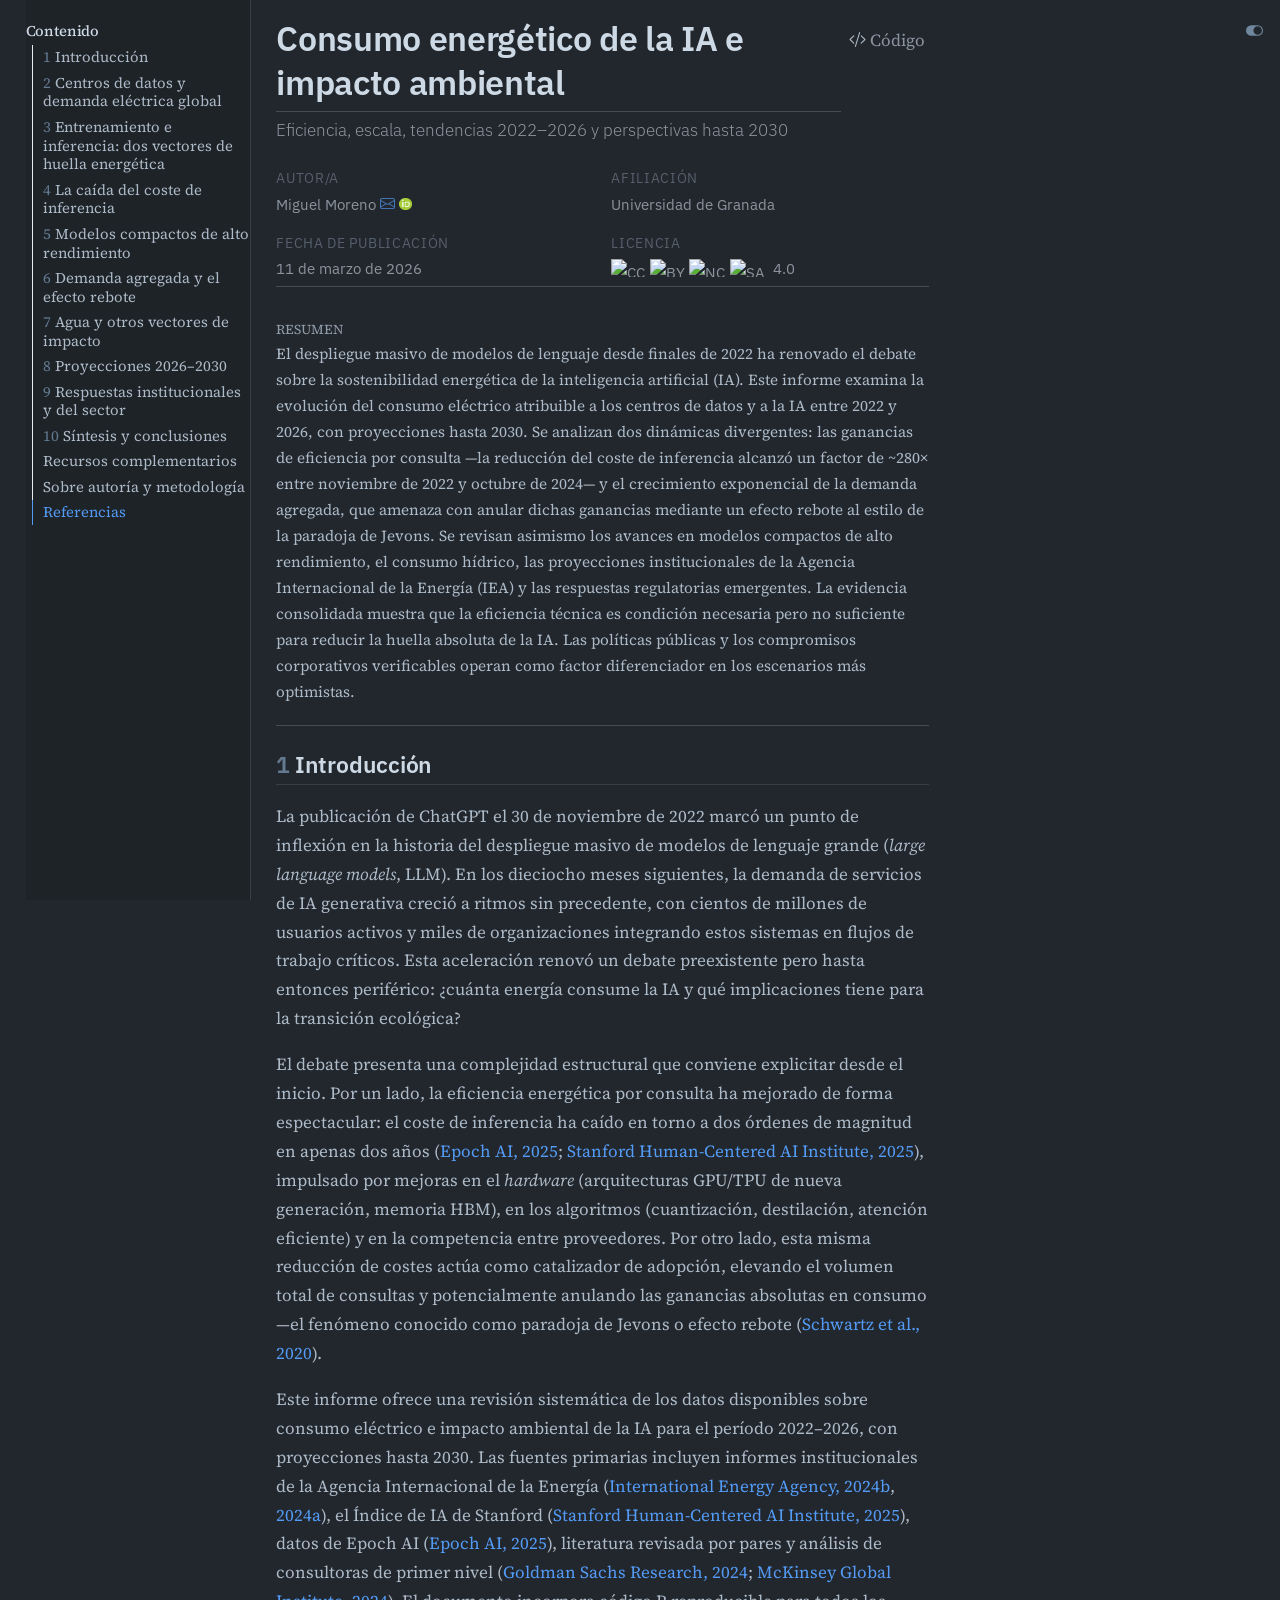
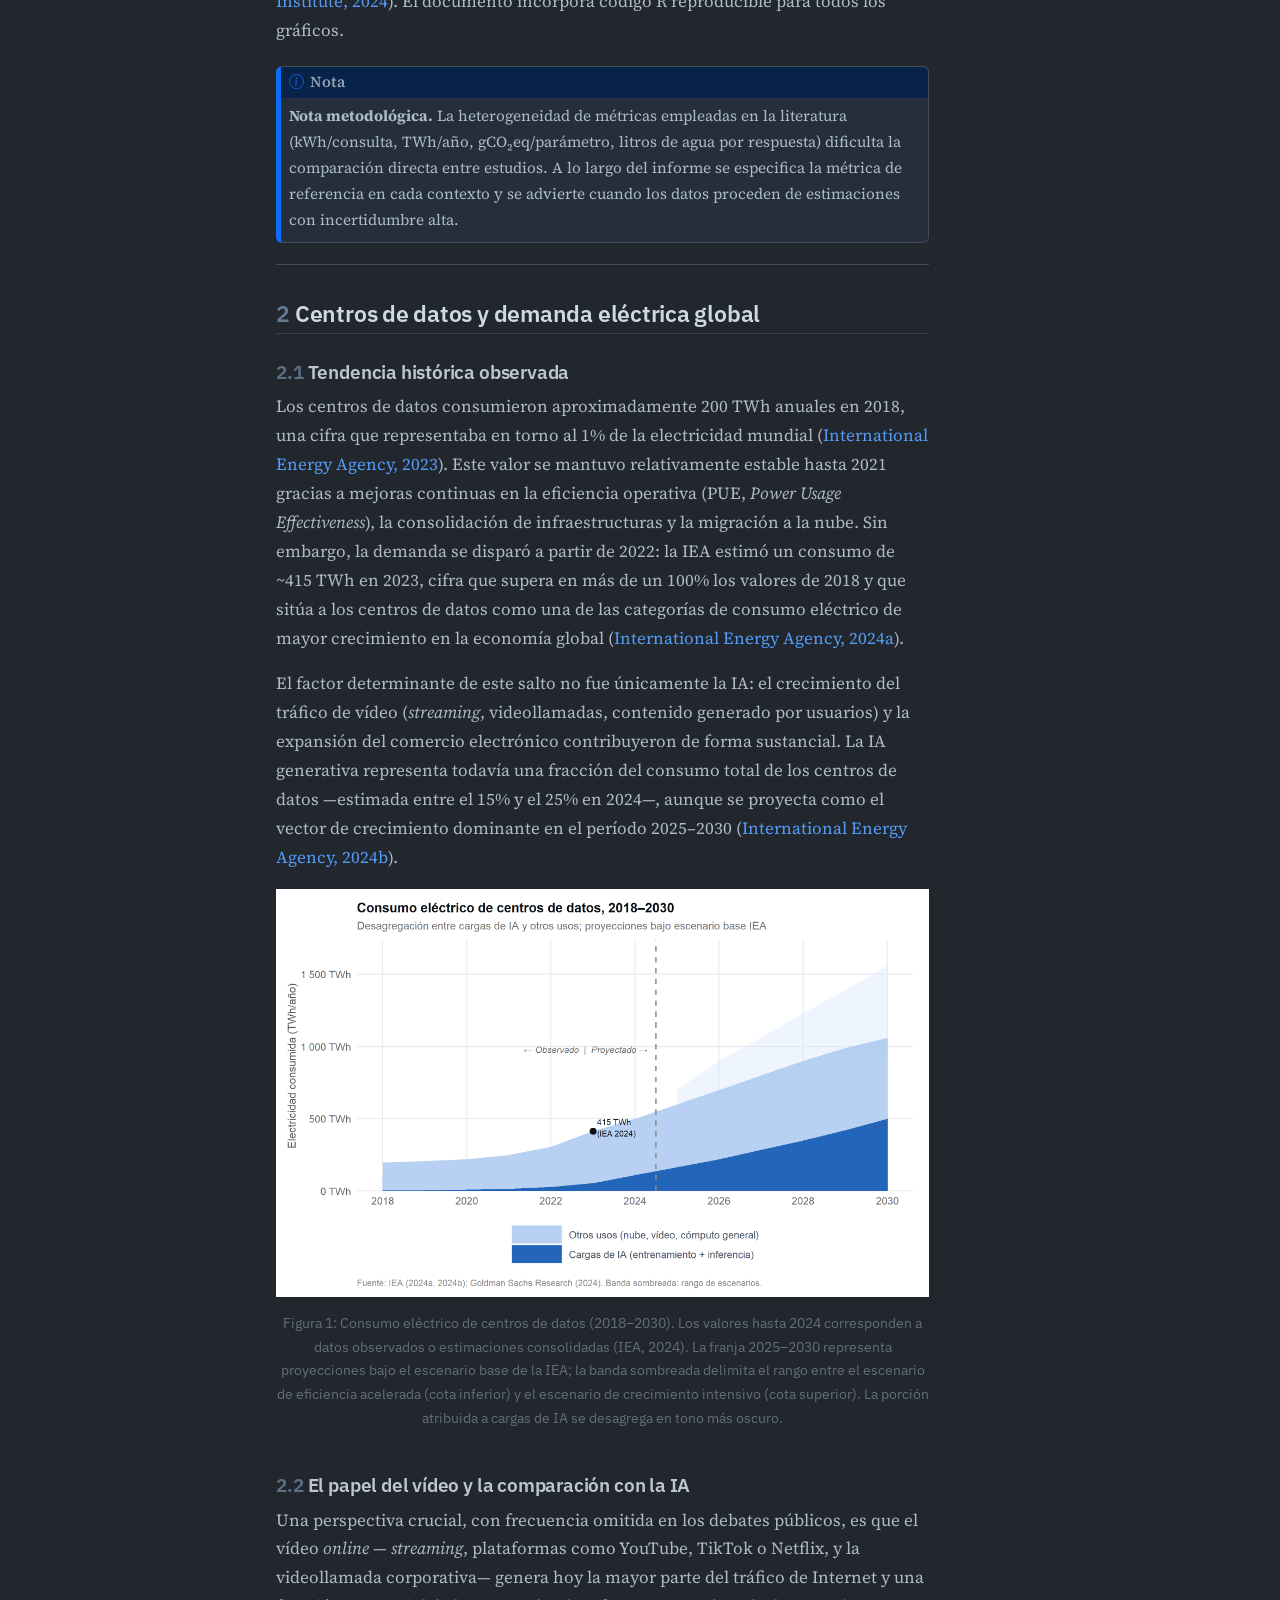
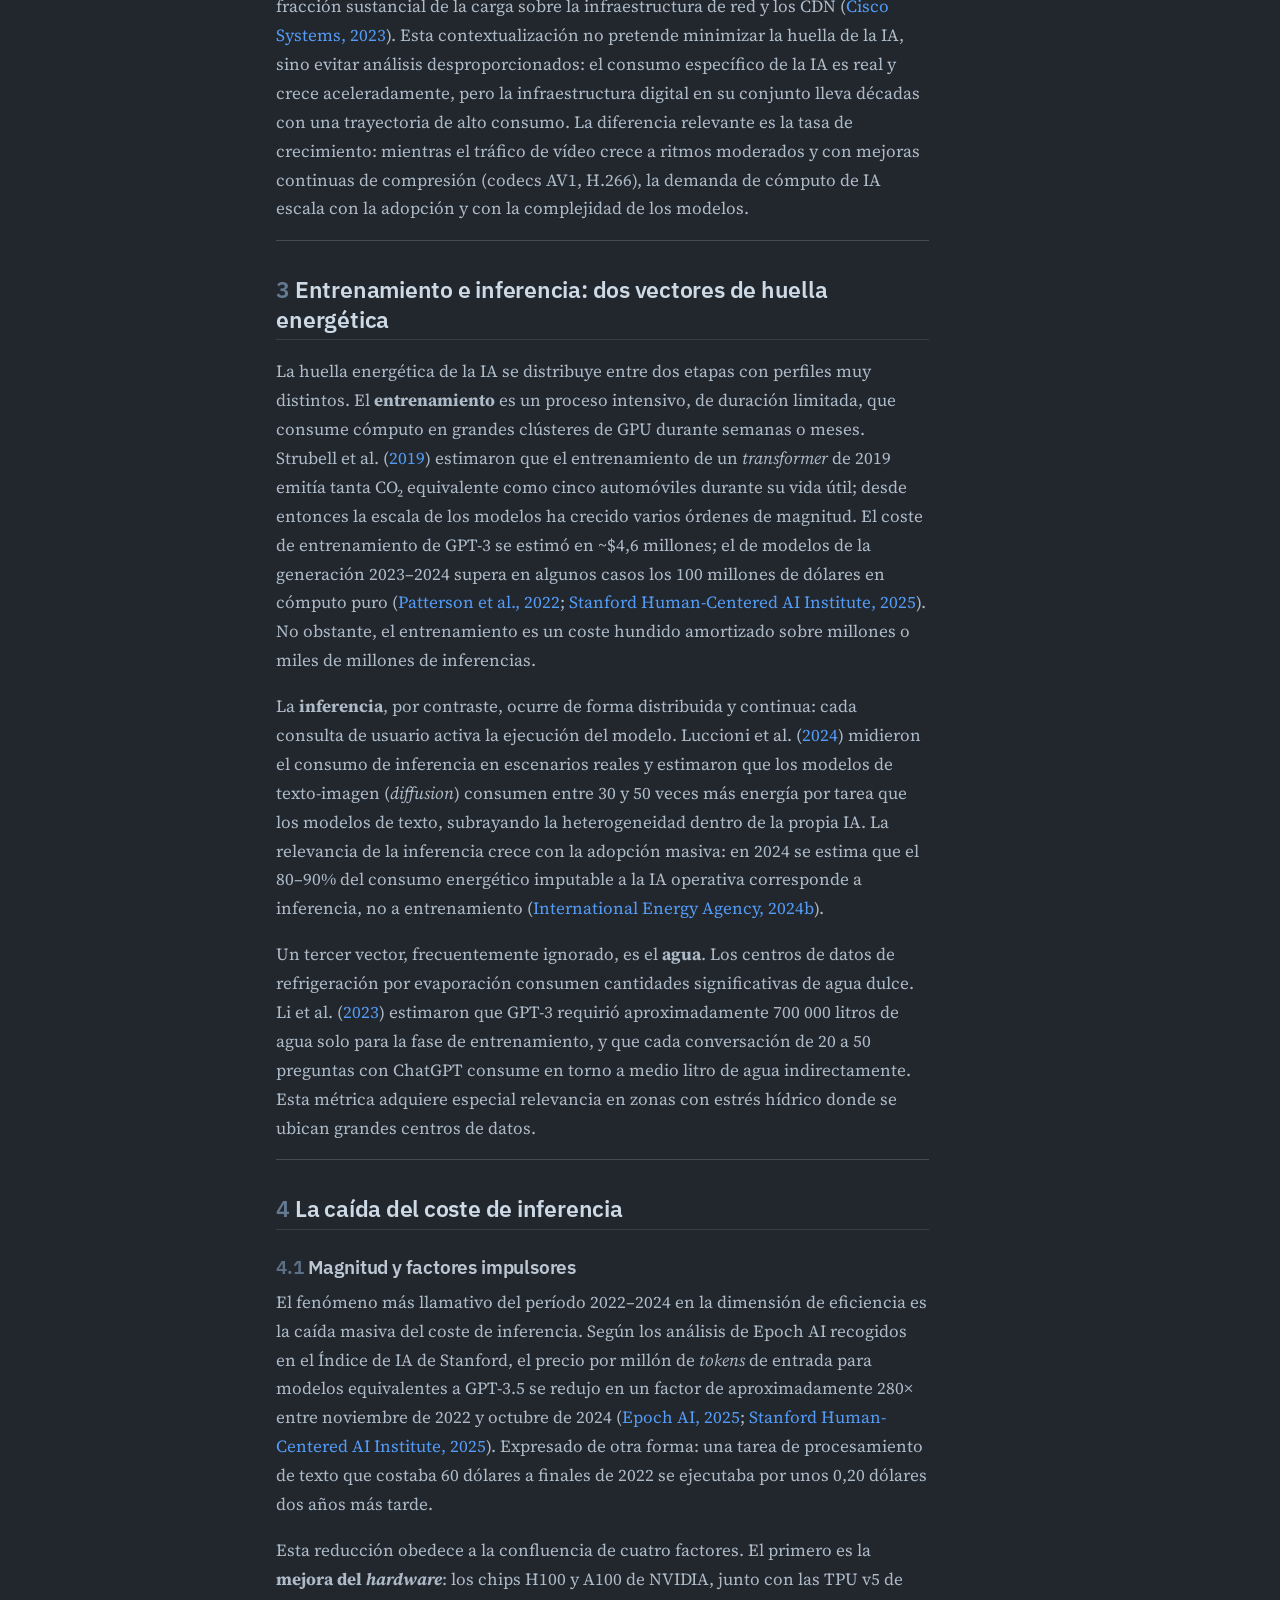
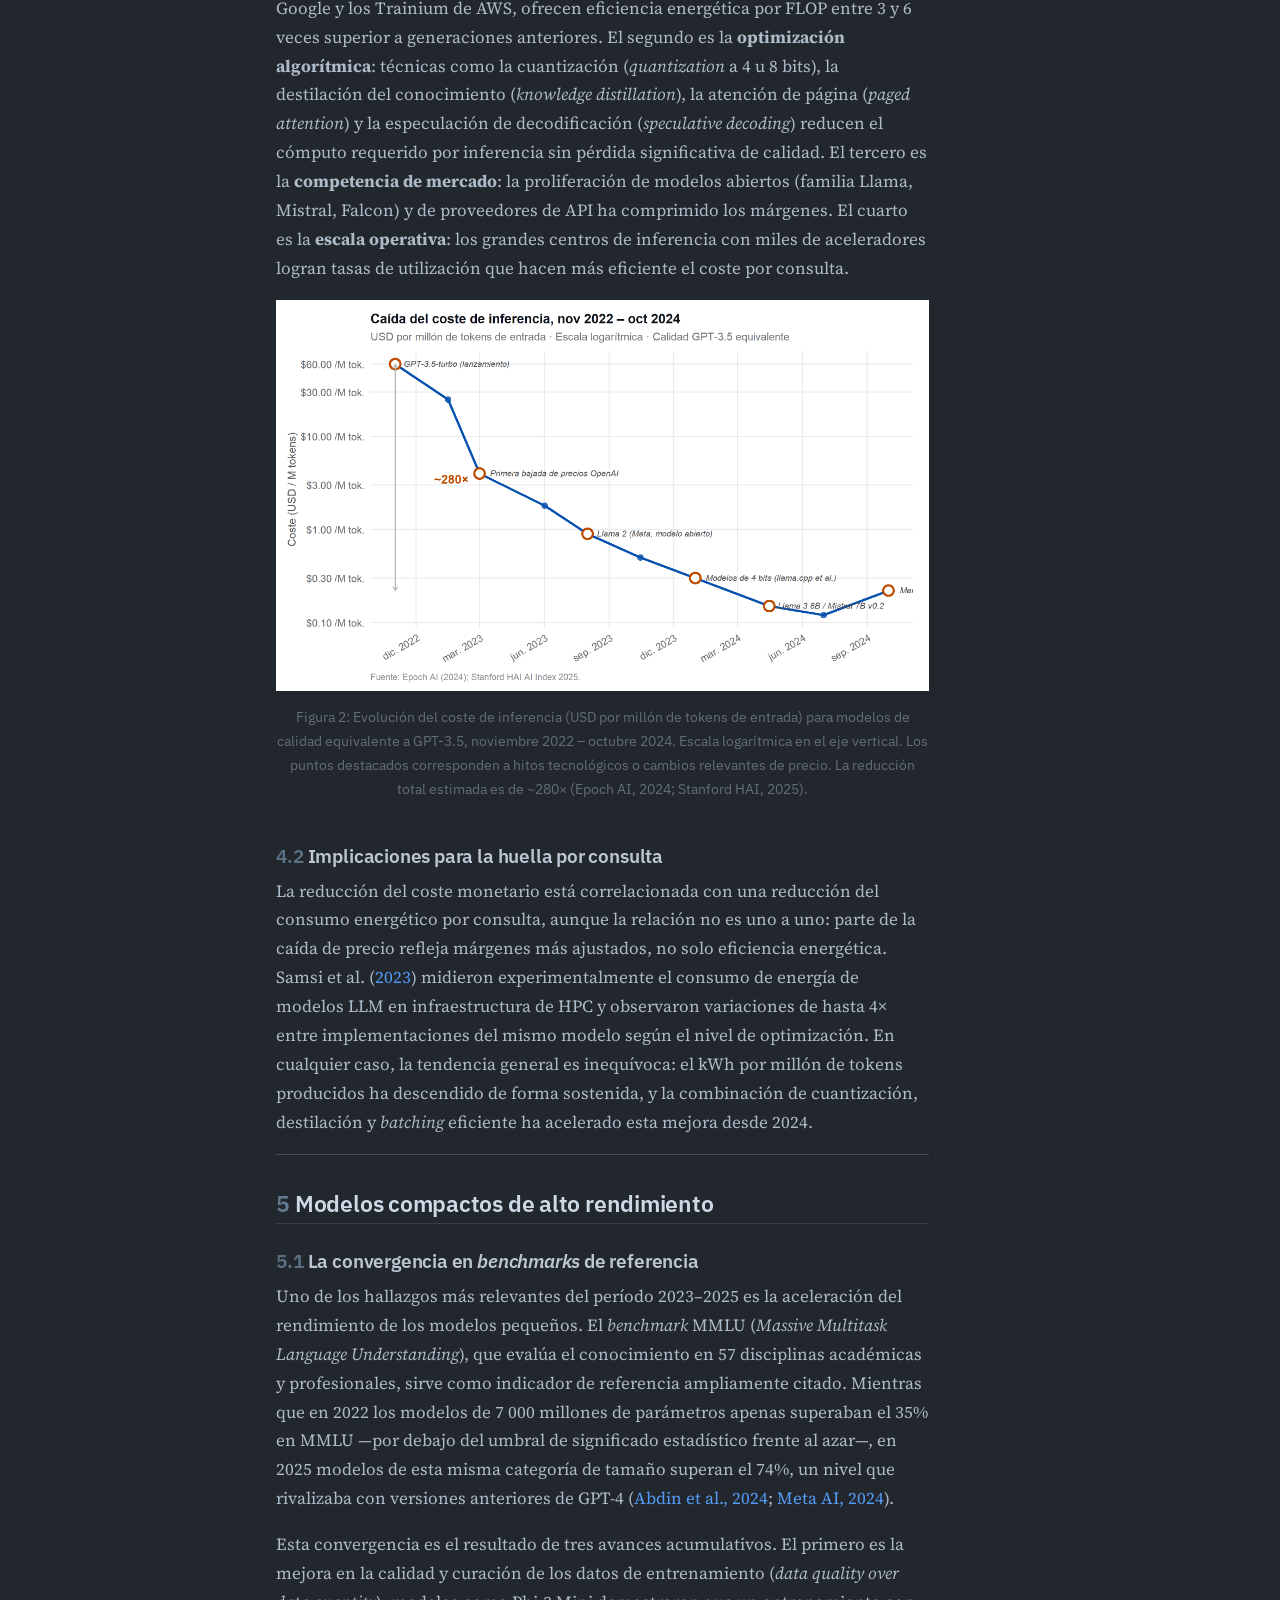
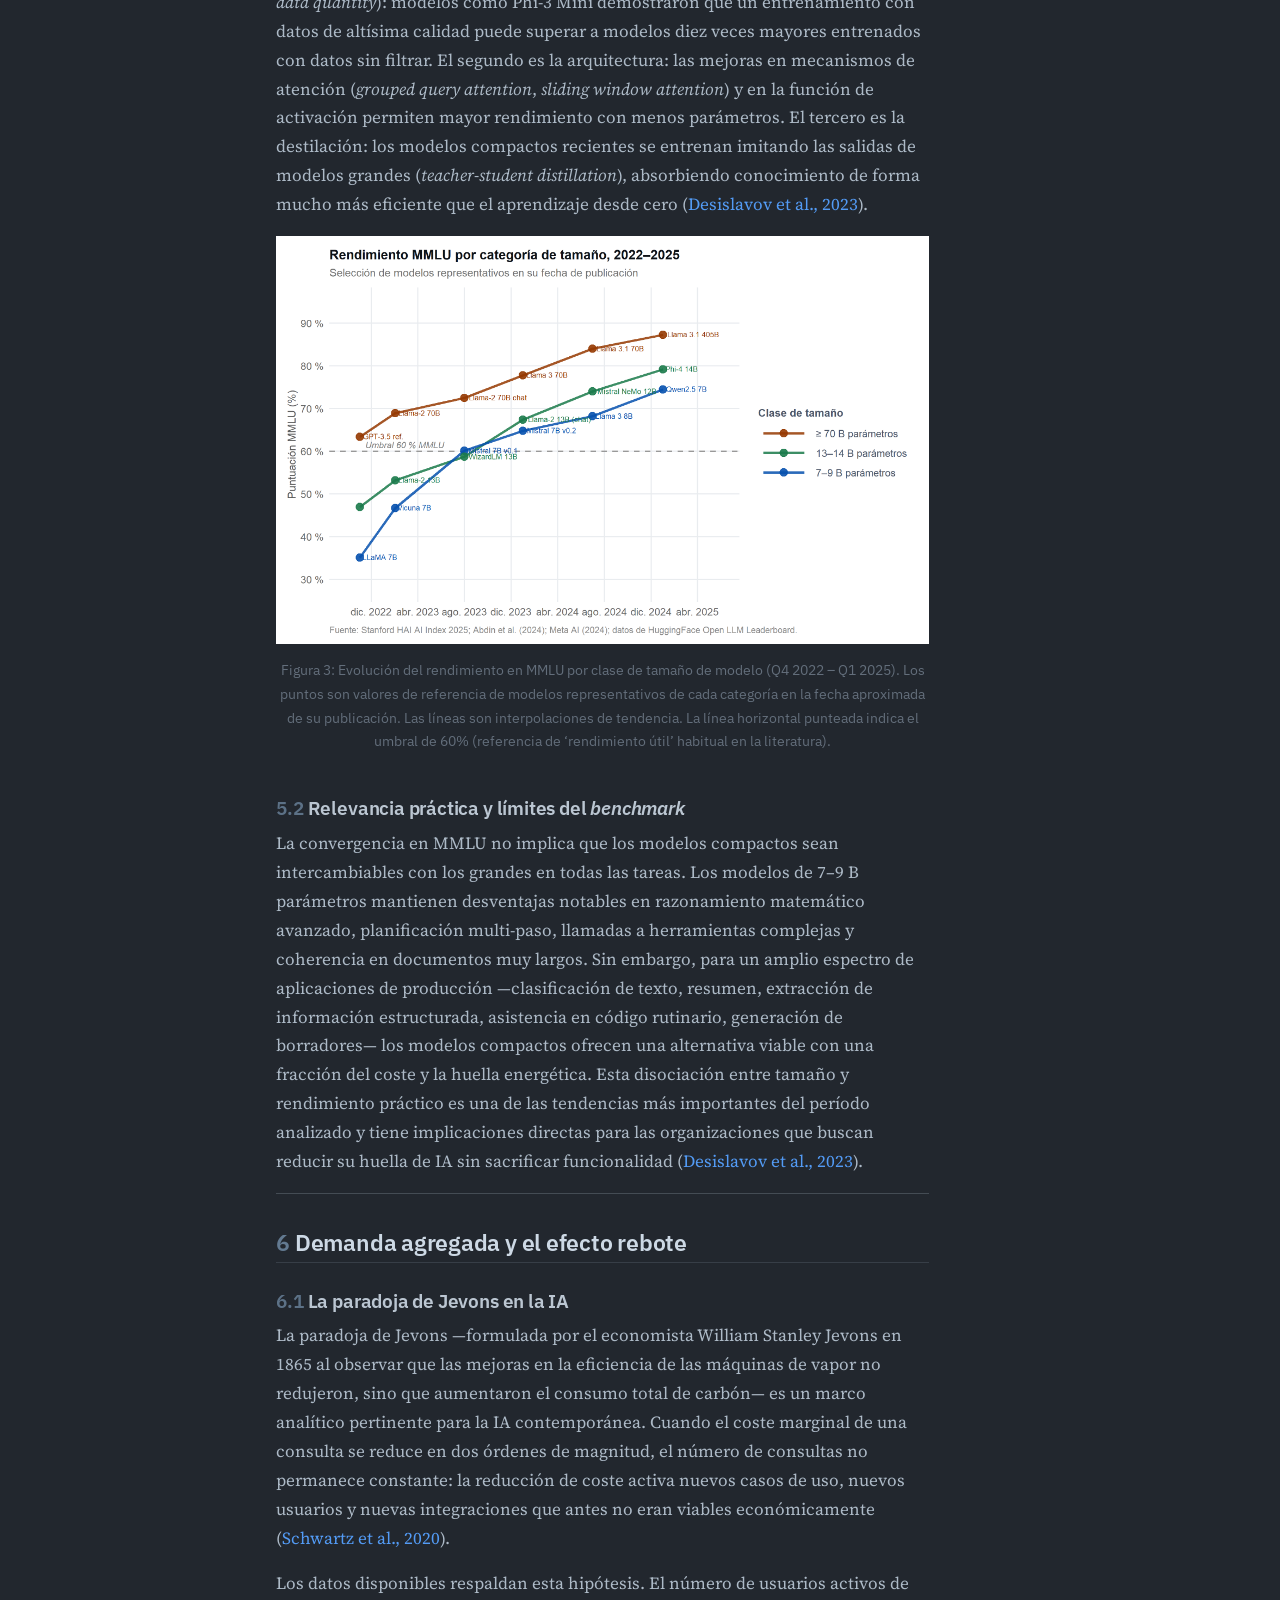
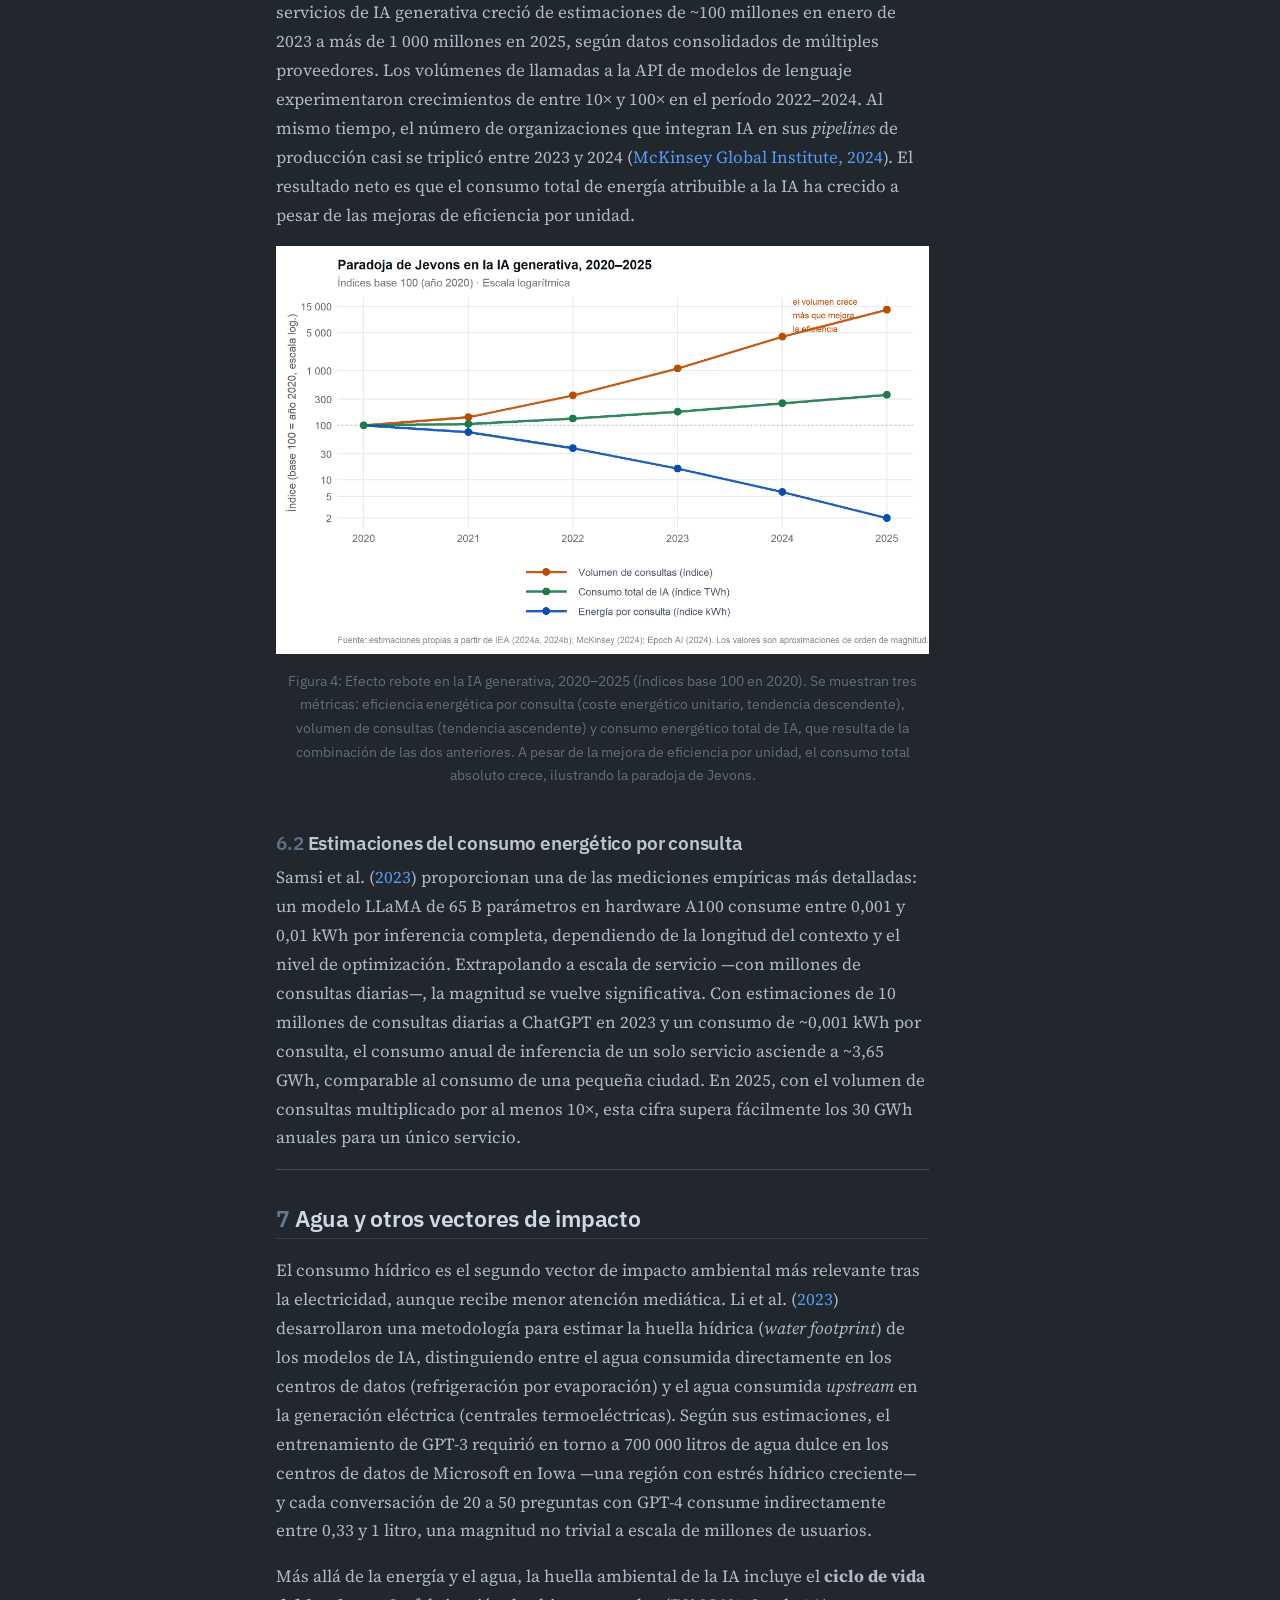
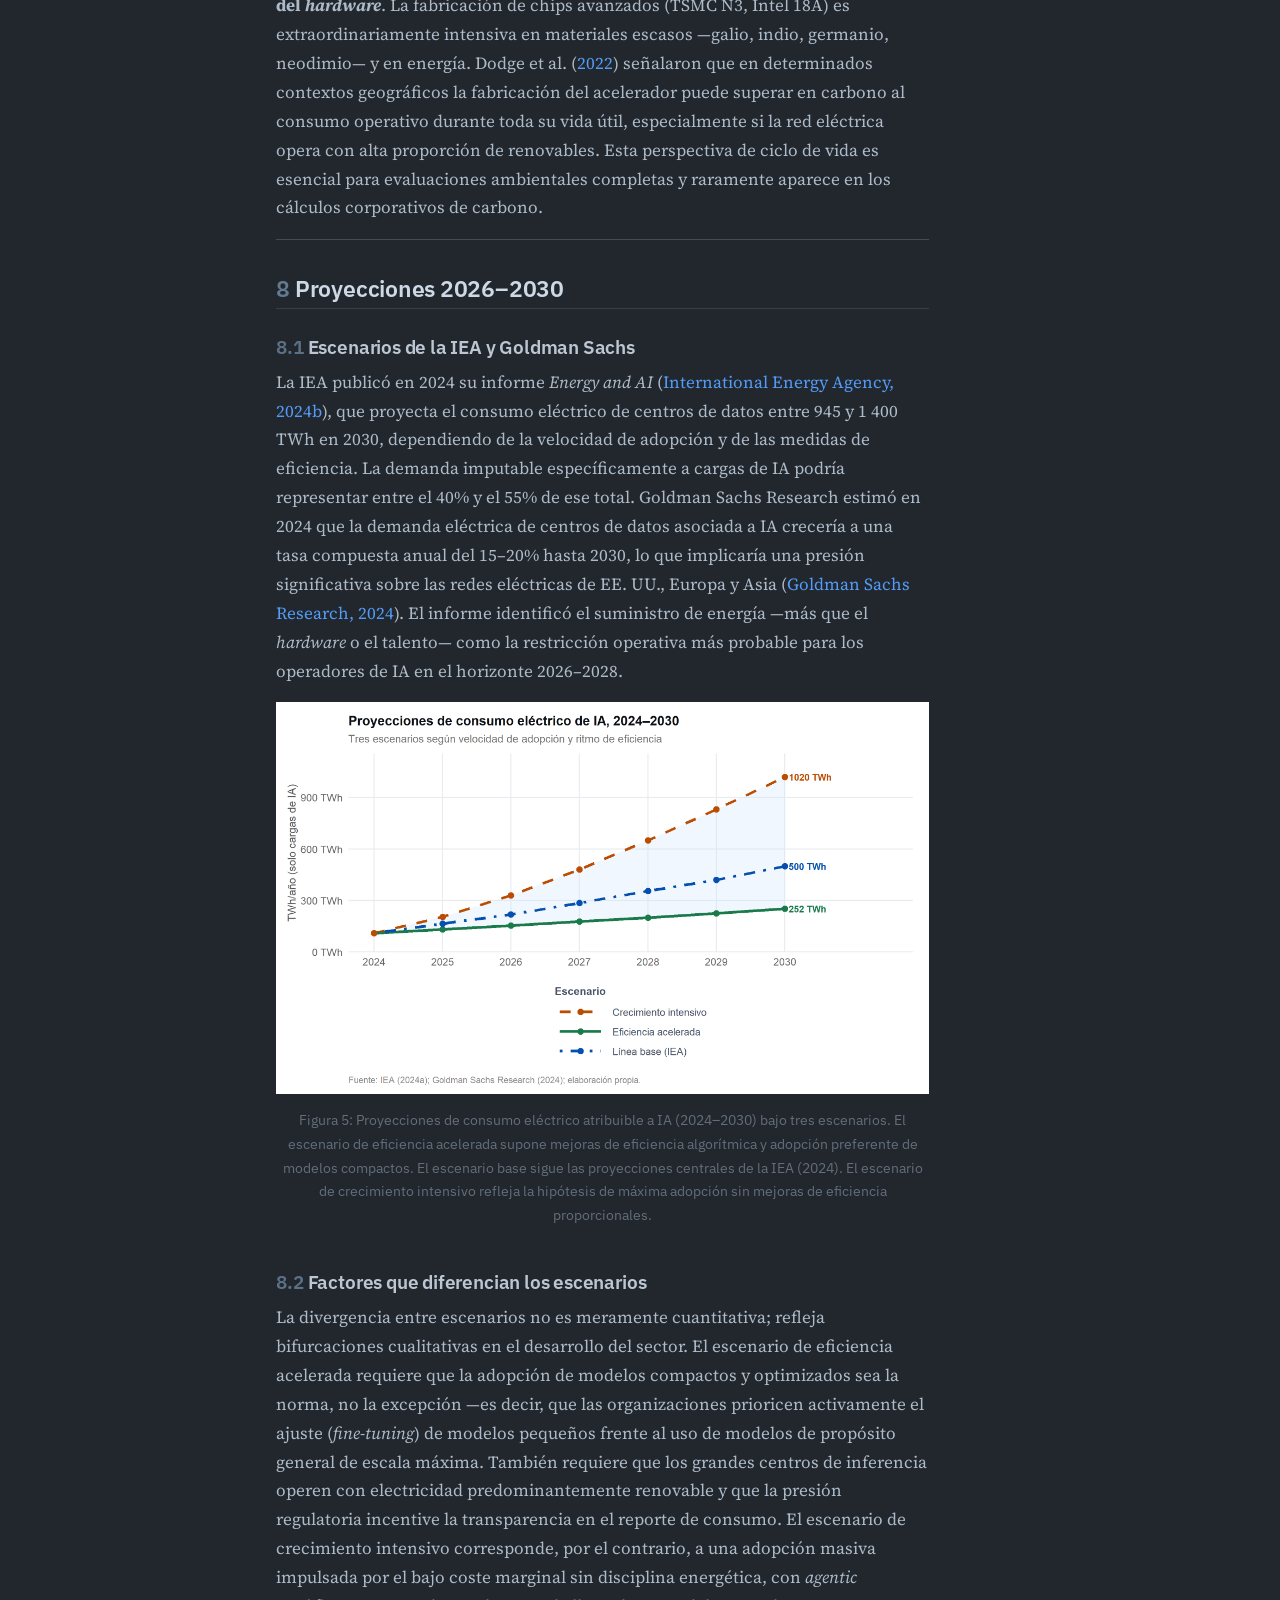
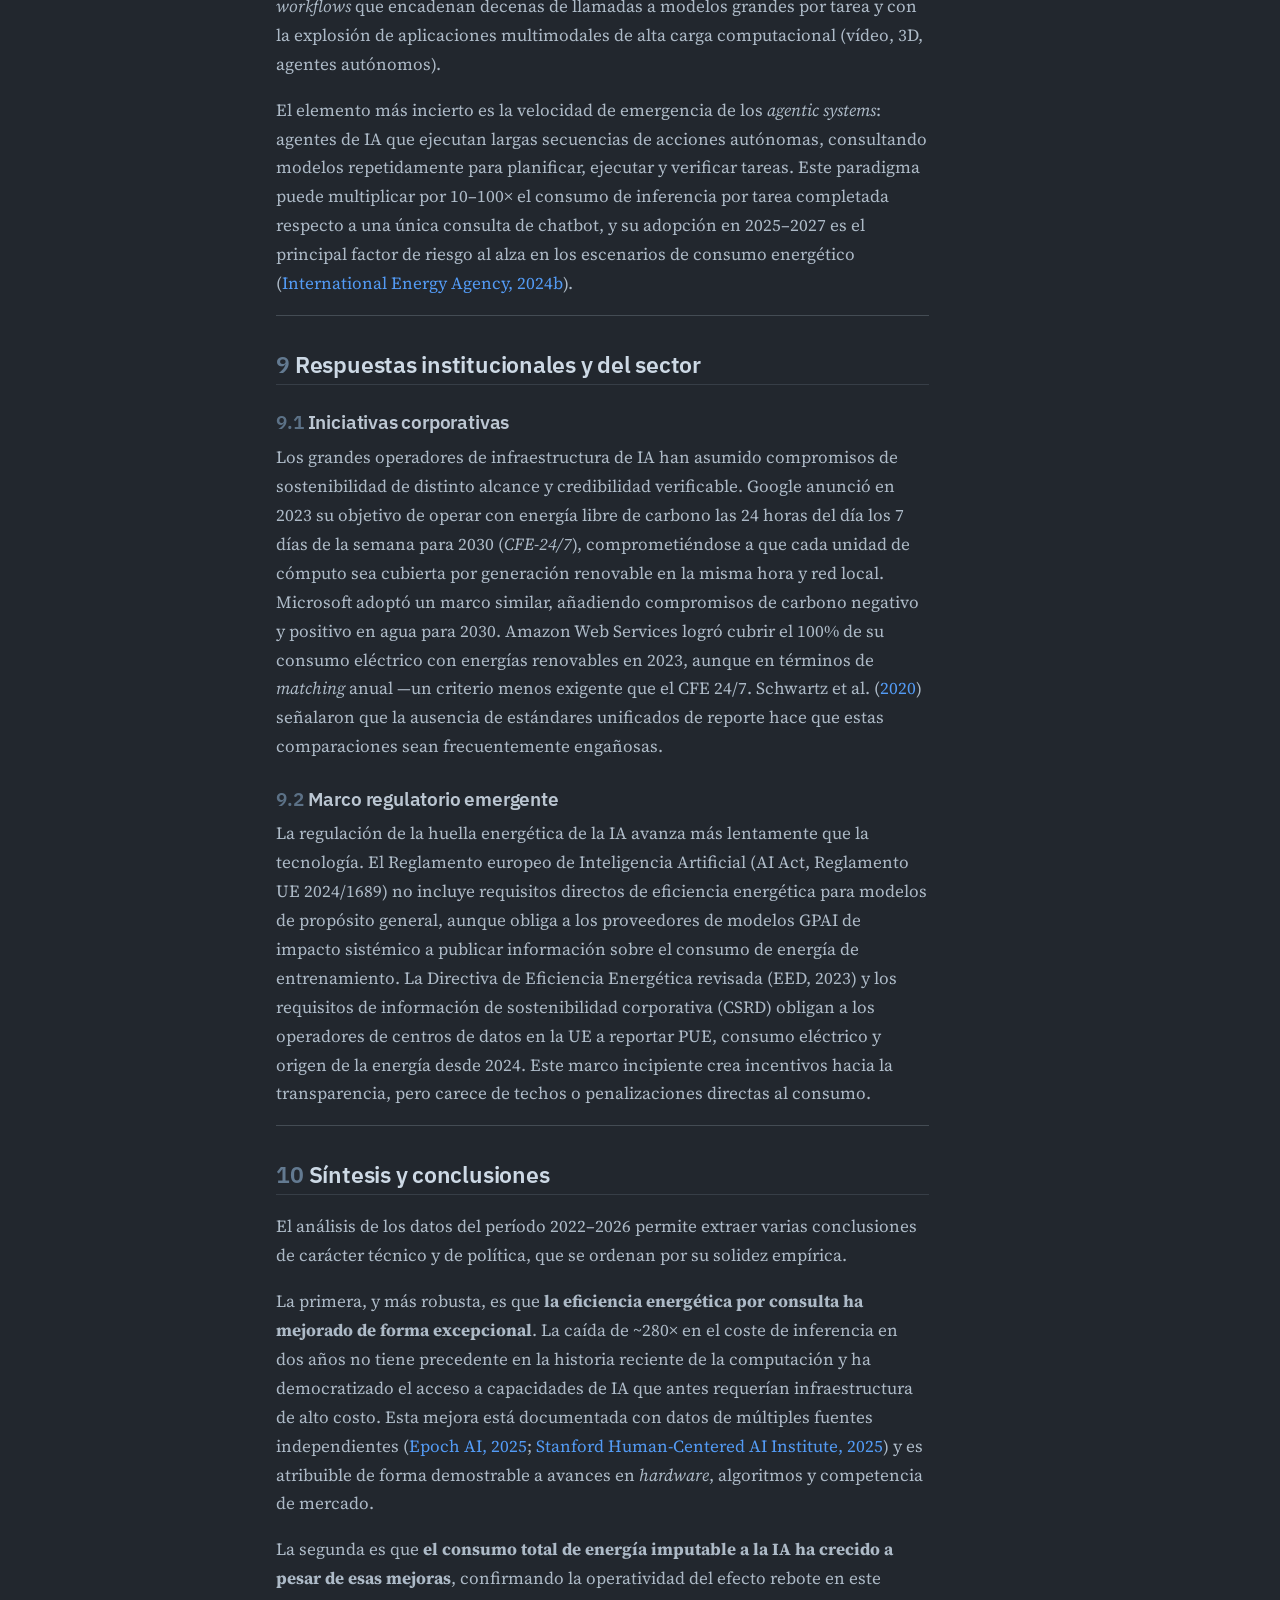
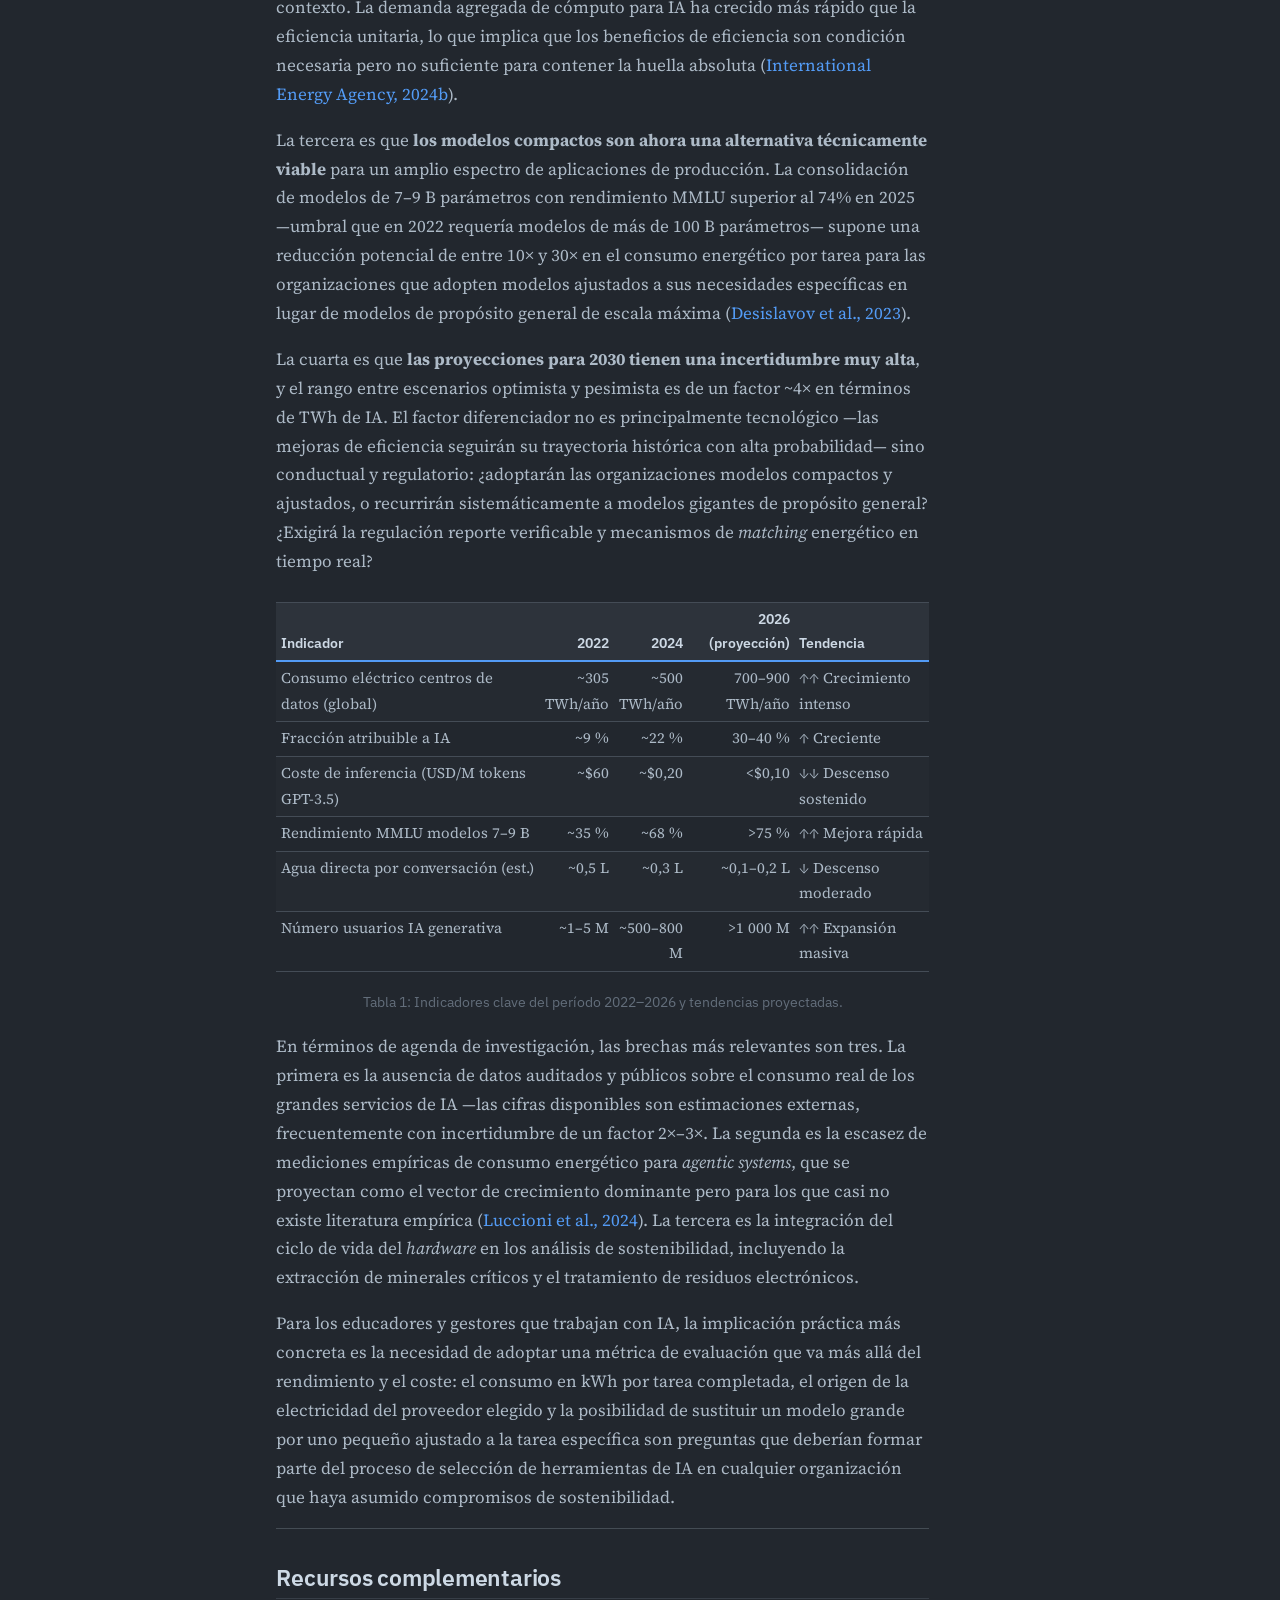
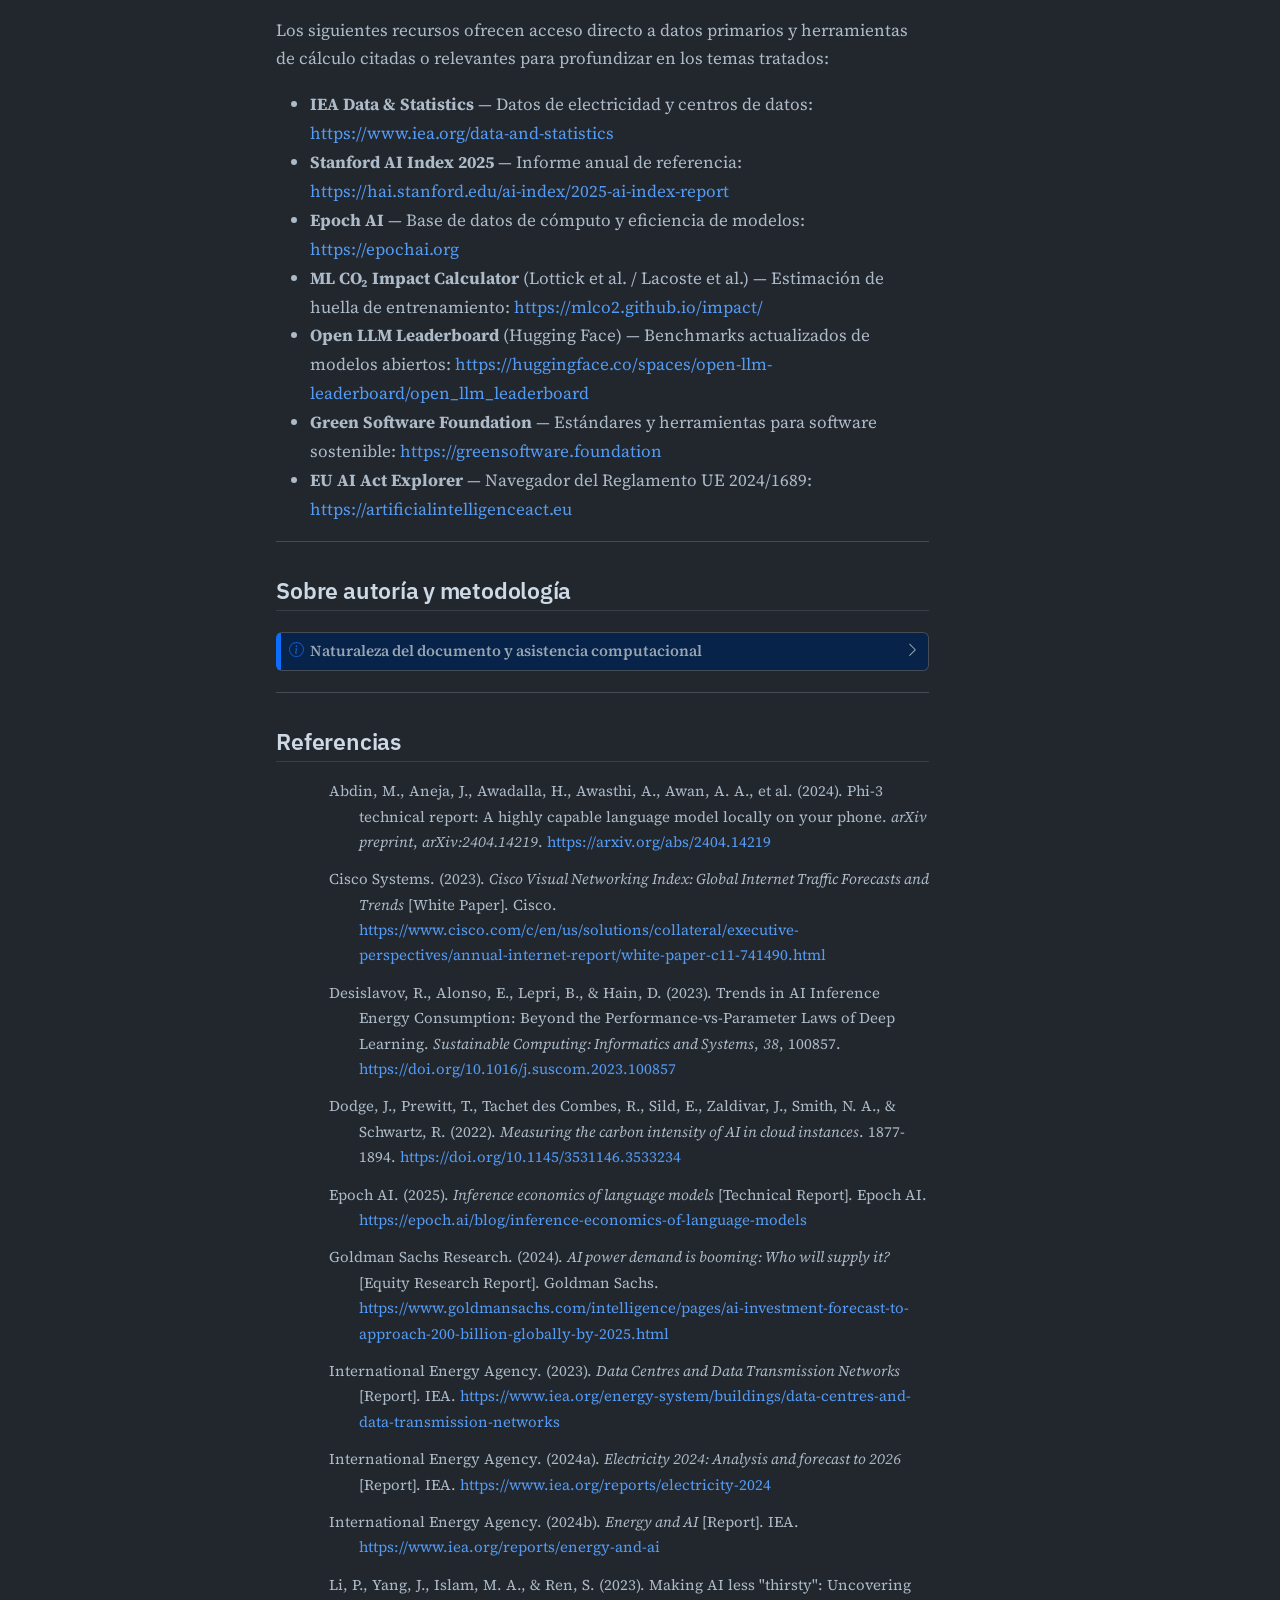
==== commit 04c26cf0: "Add files via upload" ====
--- a/index.html
+++ b/index.html
@@ -91,8 +91,8 @@
 <link href="ai-energia-informe-2026_files/libs/quarto-html/quarto-syntax-highlighting-dark-3f4cbca748a950768d0cc1ea339c6f3a.css" rel="stylesheet" class="quarto-color-scheme quarto-color-alternate" id="quarto-text-highlighting-styles">
 <script src="ai-energia-informe-2026_files/libs/bootstrap/bootstrap.min.js"></script>
 <link href="ai-energia-informe-2026_files/libs/bootstrap/bootstrap-icons.css" rel="stylesheet">
-<link href="ai-energia-informe-2026_files/libs/bootstrap/bootstrap-53ee0e7d89e53554390627985754b52a.min.css" rel="stylesheet" append-hash="true" class="quarto-color-scheme" id="quarto-bootstrap" data-mode="light">
-<link href="ai-energia-informe-2026_files/libs/bootstrap/bootstrap-dark-ad67e04817bb7a0bc9b3e7ad8376c719.min.css" rel="stylesheet" append-hash="true" class="quarto-color-scheme quarto-color-alternate" id="quarto-bootstrap" data-mode="dark">
+<link href="ai-energia-informe-2026_files/libs/bootstrap/bootstrap-cb22720704220e6fe71b8e773101b34a.min.css" rel="stylesheet" append-hash="true" class="quarto-color-scheme" id="quarto-bootstrap" data-mode="light">
+<link href="ai-energia-informe-2026_files/libs/bootstrap/bootstrap-dark-ea54bad46b43a80a15f50ffa292be08c.min.css" rel="stylesheet" append-hash="true" class="quarto-color-scheme quarto-color-alternate" id="quarto-bootstrap" data-mode="dark">
 <style>html{ scroll-behavior: smooth; }</style>
 <script>
 document.addEventListener("DOMContentLoaded", function() {
@@ -430,7 +430,6 @@
 </header>
 
 
-<hr>
 <section id="sec-intro" class="level2" data-number="1">
 <h2 data-number="1" class="anchored" data-anchor-id="sec-intro"><span class="header-section-number">1</span> Introducción</h2>
 <p>La publicación de ChatGPT el 30 de noviembre de 2022 marcó un punto de inflexión en la historia del despliegue masivo de modelos de lenguaje grande (<em>large language models</em>, LLM). En los dieciocho meses siguientes, la demanda de servicios de IA generativa creció a ritmos sin precedente, con cientos de millones de usuarios activos y miles de organizaciones integrando estos sistemas en flujos de trabajo críticos. Esta aceleración renovó un debate preexistente pero hasta entonces periférico: ¿cuánta energía consume la IA y qué implicaciones tiene para la transición ecológica?</p>
@@ -714,19 +713,21 @@
 <section id="sobre-autoría-y-metodología" class="level2 unnumbered">
 <h2 class="unnumbered anchored" data-anchor-id="sobre-autoría-y-metodología">Sobre autoría y metodología</h2>
 <div class="callout callout-style-default callout-note callout-titled">
-<div class="callout-header d-flex align-content-center">
+<div class="callout-header d-flex align-content-center collapsed" data-bs-toggle="collapse" data-bs-target=".callout-2-contents" aria-controls="callout-2" aria-expanded="false" aria-label="Toggle callout">
 <div class="callout-icon-container">
 <i class="callout-icon"></i>
 </div>
 <div class="callout-title-container flex-fill">
-Nota
-</div>
-</div>
+<span class="screen-reader-only">Nota</span>Naturaleza del documento y asistencia computacional
+</div>
+<div class="callout-btn-toggle d-inline-block border-0 py-1 ps-1 pe-0 float-end"><i class="callout-toggle"></i></div>
+</div>
+<div id="callout-2" class="callout-2-contents callout-collapse collapse">
 <div class="callout-body-container callout-body">
-<p><strong>Naturaleza del documento y asistencia computacional</strong></p>
 <p>Este informe es un documento técnico de síntesis elaborado a partir de fuentes primarias y literatura revisada por pares. El proceso de trabajo combinó la revisión y selección de evidencia por parte del autor con asistencia de Claude (Anthropic, modelo Sonnet), empleado como agente colaborador científico en las siguientes tareas: estructuración del argumento y borradores de texto, generación del código R reproducible para las visualizaciones, codificación de las entradas bibliográficas en formato BibTeX y diseño de los temas de estilo SCSS.</p>
-<p>Todos los contenidos relevantes —afirmaciones empíricas, interpretaciones, referencias y visualizaciones— han sido revisados y validados por el autor, quien asume la responsabilidad por el contenido del documento, salvo errores no detectados. Los datos numéricos empleados en los gráficos son estimaciones de orden de magnitud reconstruidas a partir de las fuentes citadas; no deben interpretarse como series estadísticas oficiales sin consultar los informes originales referenciados.</p>
+<p>Todos los contenidos relevantes —afirmaciones empíricas, interpretaciones, referencias y visualizaciones— han sido revisados y validados por el autor, quien asume la responsabilidad por el contenido del documento. Los datos numéricos empleados en los gráficos son estimaciones reconstruidas a partir de las fuentes citadas; no deben interpretarse como series estadísticas oficiales sin consultar los informes originales referenciados.</p>
 <p>El código fuente del documento (Quarto <code>.qmd</code>, fichero <code>.bib</code> y hojas de estilo <code>.scss</code>) está disponible para su reutilización y adaptación con fines académicos y docentes.</p>
+</div>
 </div>
 </div>
 <hr>
@@ -1434,742 +1435,737 @@
 <span id="cb1-175"><a href="#cb1-175" aria-hidden="true" tabindex="-1"></a>}</span>
 <span id="cb1-176"><a href="#cb1-176" aria-hidden="true" tabindex="-1"></a><span class="in">```</span></span>
 <span id="cb1-177"><a href="#cb1-177" aria-hidden="true" tabindex="-1"></a></span>
-<span id="cb1-178"><a href="#cb1-178" aria-hidden="true" tabindex="-1"></a>***</span>
-<span id="cb1-179"><a href="#cb1-179" aria-hidden="true" tabindex="-1"></a></span>
-<span id="cb1-180"><a href="#cb1-180" aria-hidden="true" tabindex="-1"></a><span class="fu">## Introducción {#sec-intro}</span></span>
-<span id="cb1-181"><a href="#cb1-181" aria-hidden="true" tabindex="-1"></a></span>
-<span id="cb1-182"><a href="#cb1-182" aria-hidden="true" tabindex="-1"></a>La publicación de ChatGPT el 30 de noviembre de 2022 marcó un punto de inflexión en la historia del </span>
-<span id="cb1-183"><a href="#cb1-183" aria-hidden="true" tabindex="-1"></a>despliegue masivo de modelos de lenguaje grande (*large language models*, LLM). En los dieciocho meses </span>
-<span id="cb1-184"><a href="#cb1-184" aria-hidden="true" tabindex="-1"></a>siguientes, la demanda de servicios de IA generativa creció a ritmos sin precedente, con cientos de </span>
-<span id="cb1-185"><a href="#cb1-185" aria-hidden="true" tabindex="-1"></a>millones de usuarios activos y miles de organizaciones integrando estos sistemas en flujos de trabajo </span>
-<span id="cb1-186"><a href="#cb1-186" aria-hidden="true" tabindex="-1"></a>críticos. Esta aceleración renovó un debate preexistente pero hasta entonces periférico: ¿cuánta energía </span>
-<span id="cb1-187"><a href="#cb1-187" aria-hidden="true" tabindex="-1"></a>consume la IA y qué implicaciones tiene para la transición ecológica?</span>
-<span id="cb1-188"><a href="#cb1-188" aria-hidden="true" tabindex="-1"></a></span>
-<span id="cb1-189"><a href="#cb1-189" aria-hidden="true" tabindex="-1"></a>El debate presenta una complejidad estructural que conviene explicitar desde el inicio. Por un lado, la </span>
-<span id="cb1-190"><a href="#cb1-190" aria-hidden="true" tabindex="-1"></a>eficiencia energética por consulta ha mejorado de forma espectacular: el coste de inferencia ha caído en </span>
-<span id="cb1-191"><a href="#cb1-191" aria-hidden="true" tabindex="-1"></a>torno a dos órdenes de magnitud en apenas dos años <span class="co">[</span><span class="ot">@epochai2024trends; @stanford2025aiindex</span><span class="co">]</span>, impulsado </span>
-<span id="cb1-192"><a href="#cb1-192" aria-hidden="true" tabindex="-1"></a>por mejoras en el *hardware* (arquitecturas GPU/TPU de nueva generación, memoria HBM), en los algoritmos </span>
-<span id="cb1-193"><a href="#cb1-193" aria-hidden="true" tabindex="-1"></a>(cuantización, destilación, atención eficiente) y en la competencia entre proveedores. Por otro lado, </span>
-<span id="cb1-194"><a href="#cb1-194" aria-hidden="true" tabindex="-1"></a>esta misma reducción de costes actúa como catalizador de adopción, elevando el volumen total de consultas </span>
-<span id="cb1-195"><a href="#cb1-195" aria-hidden="true" tabindex="-1"></a>y potencialmente anulando las ganancias absolutas en consumo —el fenómeno conocido como paradoja de </span>
-<span id="cb1-196"><a href="#cb1-196" aria-hidden="true" tabindex="-1"></a>Jevons o efecto rebote <span class="co">[</span><span class="ot">@schwartz2020green</span><span class="co">]</span>.</span>
-<span id="cb1-197"><a href="#cb1-197" aria-hidden="true" tabindex="-1"></a></span>
-<span id="cb1-198"><a href="#cb1-198" aria-hidden="true" tabindex="-1"></a>Este informe ofrece una revisión sistemática de los datos disponibles sobre consumo eléctrico e impacto </span>
-<span id="cb1-199"><a href="#cb1-199" aria-hidden="true" tabindex="-1"></a>ambiental de la IA para el período 2022–2026, con proyecciones hasta 2030. Las fuentes primarias incluyen </span>
-<span id="cb1-200"><a href="#cb1-200" aria-hidden="true" tabindex="-1"></a>informes institucionales de la Agencia Internacional de la Energía <span class="co">[</span><span class="ot">@iea2024energy_ai; @iea2024electricity</span><span class="co">]</span>, </span>
-<span id="cb1-201"><a href="#cb1-201" aria-hidden="true" tabindex="-1"></a>el Índice de IA de Stanford <span class="co">[</span><span class="ot">@stanford2025aiindex</span><span class="co">]</span>, datos de Epoch AI <span class="co">[</span><span class="ot">@epochai2024trends</span><span class="co">]</span>, literatura </span>
-<span id="cb1-202"><a href="#cb1-202" aria-hidden="true" tabindex="-1"></a>revisada por pares y análisis de consultoras de primer nivel <span class="co">[</span><span class="ot">@goldmansachs2024ai; @mckinsey2024ai</span><span class="co">]</span>. El </span>
-<span id="cb1-203"><a href="#cb1-203" aria-hidden="true" tabindex="-1"></a>documento incorpora código R reproducible para todos los gráficos.</span>
-<span id="cb1-204"><a href="#cb1-204" aria-hidden="true" tabindex="-1"></a></span>
-<span id="cb1-205"><a href="#cb1-205" aria-hidden="true" tabindex="-1"></a>::: {.callout-note}</span>
-<span id="cb1-206"><a href="#cb1-206" aria-hidden="true" tabindex="-1"></a>**Nota metodológica.** La heterogeneidad de métricas empleadas en la literatura (kWh/consulta, TWh/año, </span>
-<span id="cb1-207"><a href="#cb1-207" aria-hidden="true" tabindex="-1"></a>gCO₂eq/parámetro, litros de agua por respuesta) dificulta la comparación directa entre estudios. A lo largo </span>
-<span id="cb1-208"><a href="#cb1-208" aria-hidden="true" tabindex="-1"></a>del informe se especifica la métrica de referencia en cada contexto y se advierte cuando los datos proceden </span>
-<span id="cb1-209"><a href="#cb1-209" aria-hidden="true" tabindex="-1"></a>de estimaciones con incertidumbre alta.</span>
-<span id="cb1-210"><a href="#cb1-210" aria-hidden="true" tabindex="-1"></a>:::</span>
-<span id="cb1-211"><a href="#cb1-211" aria-hidden="true" tabindex="-1"></a></span>
-<span id="cb1-212"><a href="#cb1-212" aria-hidden="true" tabindex="-1"></a>---</span>
-<span id="cb1-213"><a href="#cb1-213" aria-hidden="true" tabindex="-1"></a></span>
-<span id="cb1-214"><a href="#cb1-214" aria-hidden="true" tabindex="-1"></a><span class="fu">## Centros de datos y demanda eléctrica global {#sec-datacenters}</span></span>
-<span id="cb1-215"><a href="#cb1-215" aria-hidden="true" tabindex="-1"></a></span>
-<span id="cb1-216"><a href="#cb1-216" aria-hidden="true" tabindex="-1"></a><span class="fu">### Tendencia histórica observada</span></span>
-<span id="cb1-217"><a href="#cb1-217" aria-hidden="true" tabindex="-1"></a></span>
-<span id="cb1-218"><a href="#cb1-218" aria-hidden="true" tabindex="-1"></a>Los centros de datos consumieron aproximadamente 200 TWh anuales en 2018, una cifra que representaba en </span>
-<span id="cb1-219"><a href="#cb1-219" aria-hidden="true" tabindex="-1"></a>torno al 1% de la electricidad mundial <span class="co">[</span><span class="ot">@iea2023datacentres</span><span class="co">]</span>. Este valor se mantuvo relativamente estable </span>
-<span id="cb1-220"><a href="#cb1-220" aria-hidden="true" tabindex="-1"></a>hasta 2021 gracias a mejoras continuas en la eficiencia operativa (PUE, *Power Usage Effectiveness*), la </span>
-<span id="cb1-221"><a href="#cb1-221" aria-hidden="true" tabindex="-1"></a>consolidación de infraestructuras y la migración a la nube. Sin embargo, la demanda se disparó a partir de </span>
-<span id="cb1-222"><a href="#cb1-222" aria-hidden="true" tabindex="-1"></a>2022: la IEA estimó un consumo de ~415 TWh en 2023, cifra que supera en más de un 100% los valores de </span>
-<span id="cb1-223"><a href="#cb1-223" aria-hidden="true" tabindex="-1"></a>2018 y que sitúa a los centros de datos como una de las categorías de consumo eléctrico de mayor </span>
-<span id="cb1-224"><a href="#cb1-224" aria-hidden="true" tabindex="-1"></a>crecimiento en la economía global <span class="co">[</span><span class="ot">@iea2024electricity</span><span class="co">]</span>.</span>
-<span id="cb1-225"><a href="#cb1-225" aria-hidden="true" tabindex="-1"></a></span>
-<span id="cb1-226"><a href="#cb1-226" aria-hidden="true" tabindex="-1"></a>El factor determinante de este salto no fue únicamente la IA: el crecimiento del tráfico de vídeo </span>
-<span id="cb1-227"><a href="#cb1-227" aria-hidden="true" tabindex="-1"></a>(*streaming*, videollamadas, contenido generado por usuarios) y la expansión del comercio electrónico </span>
-<span id="cb1-228"><a href="#cb1-228" aria-hidden="true" tabindex="-1"></a>contribuyeron de forma sustancial. La IA generativa representa todavía una fracción del consumo total de </span>
-<span id="cb1-229"><a href="#cb1-229" aria-hidden="true" tabindex="-1"></a>los centros de datos —estimada entre el 15% y el 25% en 2024—, aunque se proyecta como el vector de </span>
-<span id="cb1-230"><a href="#cb1-230" aria-hidden="true" tabindex="-1"></a>crecimiento dominante en el período 2025–2030 <span class="co">[</span><span class="ot">@iea2024energy_ai</span><span class="co">]</span>.</span>
-<span id="cb1-231"><a href="#cb1-231" aria-hidden="true" tabindex="-1"></a></span>
-<span id="cb1-234"><a href="#cb1-234" aria-hidden="true" tabindex="-1"></a><span class="in">```{r}</span></span>
-<span id="cb1-235"><a href="#cb1-235" aria-hidden="true" tabindex="-1"></a><span class="co">#| label: fig-datacenters</span></span>
-<span id="cb1-236"><a href="#cb1-236" aria-hidden="true" tabindex="-1"></a><span class="co">#| fig-cap: "Consumo eléctrico de centros de datos (2018–2030). Los valores hasta 2024 corresponden a datos observados o estimaciones consolidadas (IEA, 2024). La franja 2025–2030 representa proyecciones bajo el escenario base de la IEA; la banda sombreada delimita el rango entre el escenario de eficiencia acelerada (cota inferior) y el escenario de crecimiento intensivo (cota superior). La porción atribuida a cargas de IA se desagrega en tono más oscuro."</span></span>
-<span id="cb1-237"><a href="#cb1-237" aria-hidden="true" tabindex="-1"></a><span class="co">#| fig-alt: "Gráfico de área apilada que muestra el consumo eléctrico de centros de datos desde 2018 hasta 2030, con la fracción de IA destacada."</span></span>
-<span id="cb1-238"><a href="#cb1-238" aria-hidden="true" tabindex="-1"></a></span>
-<span id="cb1-239"><a href="#cb1-239" aria-hidden="true" tabindex="-1"></a><span class="co"># ── Datos ─────────────────────────────────────────────────────────────────────</span></span>
-<span id="cb1-240"><a href="#cb1-240" aria-hidden="true" tabindex="-1"></a>dc <span class="ot">&lt;-</span> <span class="fu">tibble</span>(</span>
-<span id="cb1-241"><a href="#cb1-241" aria-hidden="true" tabindex="-1"></a>  <span class="at">year      =</span> <span class="dv">2018</span><span class="sc">:</span><span class="dv">2030</span>,</span>
-<span id="cb1-242"><a href="#cb1-242" aria-hidden="true" tabindex="-1"></a>  <span class="at">total     =</span> <span class="fu">c</span>(<span class="dv">198</span>, <span class="dv">208</span>, <span class="dv">220</span>, <span class="dv">250</span>, <span class="dv">305</span>, <span class="dv">415</span>, <span class="dv">500</span>,</span>
-<span id="cb1-243"><a href="#cb1-243" aria-hidden="true" tabindex="-1"></a>                <span class="dv">600</span>, <span class="dv">700</span>, <span class="dv">800</span>, <span class="dv">900</span>,  <span class="dv">990</span>, <span class="dv">1060</span>),</span>
-<span id="cb1-244"><a href="#cb1-244" aria-hidden="true" tabindex="-1"></a>  <span class="at">ai_share  =</span> <span class="fu">c</span>(<span class="dv">4</span>,   <span class="dv">6</span>,  <span class="dv">10</span>,  <span class="dv">16</span>,  <span class="dv">28</span>,  <span class="dv">55</span>, <span class="dv">110</span>,</span>
-<span id="cb1-245"><a href="#cb1-245" aria-hidden="true" tabindex="-1"></a>                <span class="dv">165</span>, <span class="dv">220</span>, <span class="dv">285</span>, <span class="dv">350</span>,  <span class="dv">420</span>,  <span class="dv">500</span>),</span>
-<span id="cb1-246"><a href="#cb1-246" aria-hidden="true" tabindex="-1"></a>  <span class="at">observed  =</span> <span class="fu">c</span>(<span class="fu">rep</span>(<span class="cn">TRUE</span>, <span class="dv">7</span>), <span class="fu">rep</span>(<span class="cn">FALSE</span>, <span class="dv">6</span>))</span>
-<span id="cb1-247"><a href="#cb1-247" aria-hidden="true" tabindex="-1"></a>)</span>
-<span id="cb1-248"><a href="#cb1-248" aria-hidden="true" tabindex="-1"></a></span>
-<span id="cb1-249"><a href="#cb1-249" aria-hidden="true" tabindex="-1"></a>dc <span class="ot">&lt;-</span> dc <span class="sc">|&gt;</span></span>
-<span id="cb1-250"><a href="#cb1-250" aria-hidden="true" tabindex="-1"></a>  <span class="fu">mutate</span>(</span>
-<span id="cb1-251"><a href="#cb1-251" aria-hidden="true" tabindex="-1"></a>    <span class="at">otros =</span> total <span class="sc">-</span> ai_share,</span>
-<span id="cb1-252"><a href="#cb1-252" aria-hidden="true" tabindex="-1"></a>    <span class="at">upper =</span> <span class="fu">c</span>(<span class="fu">rep</span>(<span class="cn">NA</span>, <span class="dv">7</span>), <span class="dv">700</span>, <span class="dv">900</span>, <span class="dv">1060</span>, <span class="dv">1230</span>, <span class="dv">1390</span>, <span class="dv">1560</span>),</span>
-<span id="cb1-253"><a href="#cb1-253" aria-hidden="true" tabindex="-1"></a>    <span class="at">lower =</span> <span class="fu">c</span>(<span class="fu">rep</span>(<span class="cn">NA</span>, <span class="dv">7</span>), <span class="dv">580</span>, <span class="dv">650</span>, <span class="dv">720</span>,  <span class="dv">790</span>,  <span class="dv">860</span>,  <span class="dv">930</span>)</span>
-<span id="cb1-254"><a href="#cb1-254" aria-hidden="true" tabindex="-1"></a>  )</span>
-<span id="cb1-255"><a href="#cb1-255" aria-hidden="true" tabindex="-1"></a></span>
-<span id="cb1-256"><a href="#cb1-256" aria-hidden="true" tabindex="-1"></a>dc_long <span class="ot">&lt;-</span> dc <span class="sc">|&gt;</span></span>
-<span id="cb1-257"><a href="#cb1-257" aria-hidden="true" tabindex="-1"></a>  <span class="fu">select</span>(year, ai_share, otros, observed) <span class="sc">|&gt;</span></span>
-<span id="cb1-258"><a href="#cb1-258" aria-hidden="true" tabindex="-1"></a>  <span class="fu">pivot_longer</span>(<span class="fu">c</span>(ai_share, otros), <span class="at">names_to =</span> <span class="st">"tipo"</span>, <span class="at">values_to =</span> <span class="st">"twh"</span>) <span class="sc">|&gt;</span></span>
-<span id="cb1-259"><a href="#cb1-259" aria-hidden="true" tabindex="-1"></a>  <span class="fu">mutate</span>(<span class="at">tipo =</span> <span class="fu">factor</span>(tipo,</span>
-<span id="cb1-260"><a href="#cb1-260" aria-hidden="true" tabindex="-1"></a>                       <span class="at">levels =</span> <span class="fu">c</span>(<span class="st">"otros"</span>, <span class="st">"ai_share"</span>),</span>
-<span id="cb1-261"><a href="#cb1-261" aria-hidden="true" tabindex="-1"></a>                       <span class="at">labels =</span> <span class="fu">c</span>(<span class="st">"Otros usos (nube, vídeo, cómputo general)"</span>,</span>
-<span id="cb1-262"><a href="#cb1-262" aria-hidden="true" tabindex="-1"></a>                                  <span class="st">"Cargas de IA (entrenamiento + inferencia)"</span>)))</span>
-<span id="cb1-263"><a href="#cb1-263" aria-hidden="true" tabindex="-1"></a></span>
-<span id="cb1-264"><a href="#cb1-264" aria-hidden="true" tabindex="-1"></a><span class="co"># Banda de incertidumbre para proyección</span></span>
-<span id="cb1-265"><a href="#cb1-265" aria-hidden="true" tabindex="-1"></a>proj_band <span class="ot">&lt;-</span> dc <span class="sc">|&gt;</span> <span class="fu">filter</span>(<span class="sc">!</span>observed) <span class="sc">|&gt;</span> <span class="fu">select</span>(year, upper, lower)</span>
-<span id="cb1-266"><a href="#cb1-266" aria-hidden="true" tabindex="-1"></a></span>
-<span id="cb1-267"><a href="#cb1-267" aria-hidden="true" tabindex="-1"></a><span class="fu">ggplot</span>() <span class="sc">+</span></span>
-<span id="cb1-268"><a href="#cb1-268" aria-hidden="true" tabindex="-1"></a>  <span class="co"># Banda de incertidumbre escenarios</span></span>
-<span id="cb1-269"><a href="#cb1-269" aria-hidden="true" tabindex="-1"></a>  <span class="fu">geom_ribbon</span>(<span class="at">data =</span> proj_band,</span>
-<span id="cb1-270"><a href="#cb1-270" aria-hidden="true" tabindex="-1"></a>              <span class="fu">aes</span>(<span class="at">x =</span> year, <span class="at">ymin =</span> lower, <span class="at">ymax =</span> upper),</span>
-<span id="cb1-271"><a href="#cb1-271" aria-hidden="true" tabindex="-1"></a>              <span class="at">fill =</span> <span class="st">"#cfe2ff"</span>, <span class="at">alpha =</span> <span class="fl">0.35</span>) <span class="sc">+</span></span>
-<span id="cb1-272"><a href="#cb1-272" aria-hidden="true" tabindex="-1"></a>  <span class="co"># Áreas apiladas</span></span>
-<span id="cb1-273"><a href="#cb1-273" aria-hidden="true" tabindex="-1"></a>  <span class="fu">geom_area</span>(<span class="at">data =</span> dc_long,</span>
-<span id="cb1-274"><a href="#cb1-274" aria-hidden="true" tabindex="-1"></a>            <span class="fu">aes</span>(<span class="at">x =</span> year, <span class="at">y =</span> twh, <span class="at">fill =</span> tipo),</span>
-<span id="cb1-275"><a href="#cb1-275" aria-hidden="true" tabindex="-1"></a>            <span class="at">alpha =</span> <span class="fl">0.88</span>, <span class="at">position =</span> <span class="st">"stack"</span>) <span class="sc">+</span></span>
-<span id="cb1-276"><a href="#cb1-276" aria-hidden="true" tabindex="-1"></a>  <span class="co"># Línea divisoria observado/proyectado</span></span>
-<span id="cb1-277"><a href="#cb1-277" aria-hidden="true" tabindex="-1"></a>  <span class="fu">geom_vline</span>(<span class="at">xintercept =</span> <span class="fl">2024.5</span>, <span class="at">linetype =</span> <span class="st">"dashed"</span>,</span>
-<span id="cb1-278"><a href="#cb1-278" aria-hidden="true" tabindex="-1"></a>             <span class="at">color =</span> <span class="st">"grey55"</span>, <span class="at">linewidth =</span> <span class="fl">0.6</span>) <span class="sc">+</span></span>
-<span id="cb1-279"><a href="#cb1-279" aria-hidden="true" tabindex="-1"></a>  <span class="co"># Etiqueta divisoria</span></span>
-<span id="cb1-280"><a href="#cb1-280" aria-hidden="true" tabindex="-1"></a>  <span class="fu">annotate</span>(<span class="st">"text"</span>, <span class="at">x =</span> <span class="fl">2024.3</span>, <span class="at">y =</span> <span class="dv">980</span>,</span>
-<span id="cb1-281"><a href="#cb1-281" aria-hidden="true" tabindex="-1"></a>           <span class="at">label =</span> <span class="st">"← Observado  |  Proyectado →"</span>,</span>
-<span id="cb1-282"><a href="#cb1-282" aria-hidden="true" tabindex="-1"></a>           <span class="at">hjust =</span> <span class="dv">1</span>, <span class="at">size =</span> <span class="fl">2.8</span>, <span class="at">color =</span> <span class="st">"grey45"</span>, <span class="at">fontface =</span> <span class="st">"italic"</span>) <span class="sc">+</span></span>
-<span id="cb1-283"><a href="#cb1-283" aria-hidden="true" tabindex="-1"></a>  <span class="co"># Total en 2023 (IEA)</span></span>
-<span id="cb1-284"><a href="#cb1-284" aria-hidden="true" tabindex="-1"></a>  <span class="fu">annotate</span>(<span class="st">"point"</span>, <span class="at">x =</span> <span class="dv">2023</span>, <span class="at">y =</span> <span class="dv">415</span>, <span class="at">size =</span> <span class="fl">2.5</span>, <span class="at">color =</span> <span class="st">"#0d1117"</span>) <span class="sc">+</span></span>
-<span id="cb1-285"><a href="#cb1-285" aria-hidden="true" tabindex="-1"></a>  <span class="fu">annotate</span>(<span class="st">"text"</span>, <span class="at">x =</span> <span class="fl">2023.1</span>, <span class="at">y =</span> <span class="dv">440</span>, <span class="at">label =</span> <span class="st">"415 TWh</span><span class="sc">\n</span><span class="st">(IEA 2024)"</span>,</span>
-<span id="cb1-286"><a href="#cb1-286" aria-hidden="true" tabindex="-1"></a>           <span class="at">hjust =</span> <span class="dv">0</span>, <span class="at">size =</span> <span class="fl">2.5</span>, <span class="at">color =</span> <span class="st">"#0d1117"</span>) <span class="sc">+</span></span>
-<span id="cb1-287"><a href="#cb1-287" aria-hidden="true" tabindex="-1"></a>  <span class="fu">scale_fill_manual</span>(</span>
-<span id="cb1-288"><a href="#cb1-288" aria-hidden="true" tabindex="-1"></a>    <span class="at">values =</span> <span class="fu">c</span>(<span class="st">"Cargas de IA (entrenamiento + inferencia)"</span> <span class="ot">=</span> <span class="st">"#0550ae"</span>,</span>
-<span id="cb1-289"><a href="#cb1-289" aria-hidden="true" tabindex="-1"></a>               <span class="st">"Otros usos (nube, vídeo, cómputo general)"</span><span class="ot">=</span> <span class="st">"#aecbf0"</span>)</span>
-<span id="cb1-290"><a href="#cb1-290" aria-hidden="true" tabindex="-1"></a>  ) <span class="sc">+</span></span>
-<span id="cb1-291"><a href="#cb1-291" aria-hidden="true" tabindex="-1"></a>  <span class="fu">scale_x_continuous</span>(<span class="at">breaks =</span> <span class="fu">seq</span>(<span class="dv">2018</span>, <span class="dv">2030</span>, <span class="dv">2</span>)) <span class="sc">+</span></span>
-<span id="cb1-292"><a href="#cb1-292" aria-hidden="true" tabindex="-1"></a>  <span class="fu">scale_y_continuous</span>(</span>
-<span id="cb1-293"><a href="#cb1-293" aria-hidden="true" tabindex="-1"></a>    <span class="at">labels =</span> <span class="fu">label_number</span>(<span class="at">suffix =</span> <span class="st">" TWh"</span>),</span>
-<span id="cb1-294"><a href="#cb1-294" aria-hidden="true" tabindex="-1"></a>    <span class="at">limits =</span> <span class="fu">c</span>(<span class="dv">0</span>, <span class="dv">1650</span>),</span>
-<span id="cb1-295"><a href="#cb1-295" aria-hidden="true" tabindex="-1"></a>    <span class="at">expand =</span> <span class="fu">expansion</span>(<span class="at">mult =</span> <span class="fu">c</span>(<span class="dv">0</span>, <span class="fl">0.05</span>))</span>
-<span id="cb1-296"><a href="#cb1-296" aria-hidden="true" tabindex="-1"></a>  ) <span class="sc">+</span></span>
-<span id="cb1-297"><a href="#cb1-297" aria-hidden="true" tabindex="-1"></a>  <span class="fu">labs</span>(</span>
-<span id="cb1-298"><a href="#cb1-298" aria-hidden="true" tabindex="-1"></a>    <span class="at">title    =</span> <span class="st">"Consumo eléctrico de centros de datos, 2018–2030"</span>,</span>
-<span id="cb1-299"><a href="#cb1-299" aria-hidden="true" tabindex="-1"></a>    <span class="at">subtitle =</span> <span class="st">"Desagregación entre cargas de IA y otros usos; proyecciones bajo escenario base IEA"</span>,</span>
-<span id="cb1-300"><a href="#cb1-300" aria-hidden="true" tabindex="-1"></a>    <span class="at">x =</span> <span class="cn">NULL</span>, <span class="at">y =</span> <span class="st">"Electricidad consumida (TWh/año)"</span>,</span>
-<span id="cb1-301"><a href="#cb1-301" aria-hidden="true" tabindex="-1"></a>    <span class="at">fill =</span> <span class="cn">NULL</span>,</span>
-<span id="cb1-302"><a href="#cb1-302" aria-hidden="true" tabindex="-1"></a>    <span class="at">caption =</span> <span class="st">"Fuente: IEA (2024a, 2024b); Goldman Sachs Research (2024). Banda sombreada: rango de escenarios."</span></span>
-<span id="cb1-303"><a href="#cb1-303" aria-hidden="true" tabindex="-1"></a>  ) <span class="sc">+</span></span>
-<span id="cb1-304"><a href="#cb1-304" aria-hidden="true" tabindex="-1"></a>  <span class="fu">theme_informe</span>() <span class="sc">+</span></span>
-<span id="cb1-305"><a href="#cb1-305" aria-hidden="true" tabindex="-1"></a>  <span class="fu">theme</span>(<span class="at">legend.position =</span> <span class="st">"bottom"</span>,</span>
-<span id="cb1-306"><a href="#cb1-306" aria-hidden="true" tabindex="-1"></a>        <span class="at">legend.direction =</span> <span class="st">"vertical"</span>)</span>
-<span id="cb1-307"><a href="#cb1-307" aria-hidden="true" tabindex="-1"></a><span class="in">```</span></span>
-<span id="cb1-308"><a href="#cb1-308" aria-hidden="true" tabindex="-1"></a></span>
-<span id="cb1-309"><a href="#cb1-309" aria-hidden="true" tabindex="-1"></a><span class="fu">### El papel del vídeo y la comparación con la IA</span></span>
-<span id="cb1-310"><a href="#cb1-310" aria-hidden="true" tabindex="-1"></a></span>
-<span id="cb1-311"><a href="#cb1-311" aria-hidden="true" tabindex="-1"></a>Una perspectiva crucial, con frecuencia omitida en los debates públicos, es que el vídeo *online* —</span>
-<span id="cb1-312"><a href="#cb1-312" aria-hidden="true" tabindex="-1"></a>*streaming*, plataformas como YouTube, TikTok o Netflix, y la videollamada corporativa— genera hoy la </span>
-<span id="cb1-313"><a href="#cb1-313" aria-hidden="true" tabindex="-1"></a>mayor parte del tráfico de Internet y una fracción sustancial de la carga sobre la infraestructura de red </span>
-<span id="cb1-314"><a href="#cb1-314" aria-hidden="true" tabindex="-1"></a>y los CDN <span class="co">[</span><span class="ot">@cisco2023vni</span><span class="co">]</span>. Esta contextualización no pretende minimizar la huella de la IA, sino evitar </span>
-<span id="cb1-315"><a href="#cb1-315" aria-hidden="true" tabindex="-1"></a>análisis desproporcionados: el consumo específico de la IA es real y crece aceleradamente, pero la </span>
-<span id="cb1-316"><a href="#cb1-316" aria-hidden="true" tabindex="-1"></a>infraestructura digital en su conjunto lleva décadas con una trayectoria de alto consumo. La diferencia </span>
-<span id="cb1-317"><a href="#cb1-317" aria-hidden="true" tabindex="-1"></a>relevante es la tasa de crecimiento: mientras el tráfico de vídeo crece a ritmos moderados y con mejoras </span>
-<span id="cb1-318"><a href="#cb1-318" aria-hidden="true" tabindex="-1"></a>continuas de compresión (codecs AV1, H.266), la demanda de cómputo de IA escala con la adopción y con la </span>
-<span id="cb1-319"><a href="#cb1-319" aria-hidden="true" tabindex="-1"></a>complejidad de los modelos.</span>
-<span id="cb1-320"><a href="#cb1-320" aria-hidden="true" tabindex="-1"></a></span>
-<span id="cb1-321"><a href="#cb1-321" aria-hidden="true" tabindex="-1"></a>---</span>
-<span id="cb1-322"><a href="#cb1-322" aria-hidden="true" tabindex="-1"></a></span>
-<span id="cb1-323"><a href="#cb1-323" aria-hidden="true" tabindex="-1"></a><span class="fu">## Entrenamiento e inferencia: dos vectores de huella energética {#sec-training-inference}</span></span>
-<span id="cb1-324"><a href="#cb1-324" aria-hidden="true" tabindex="-1"></a></span>
-<span id="cb1-325"><a href="#cb1-325" aria-hidden="true" tabindex="-1"></a>La huella energética de la IA se distribuye entre dos etapas con perfiles muy distintos. El **entrenamiento** </span>
-<span id="cb1-326"><a href="#cb1-326" aria-hidden="true" tabindex="-1"></a>es un proceso intensivo, de duración limitada, que consume cómputo en grandes clústeres de GPU durante </span>
-<span id="cb1-327"><a href="#cb1-327" aria-hidden="true" tabindex="-1"></a>semanas o meses. @strubell2019energy estimaron que el entrenamiento de un *transformer* de 2019 emitía </span>
-<span id="cb1-328"><a href="#cb1-328" aria-hidden="true" tabindex="-1"></a>tanta CO₂ equivalente como cinco automóviles durante su vida útil; desde entonces la escala de los modelos </span>
-<span id="cb1-329"><a href="#cb1-329" aria-hidden="true" tabindex="-1"></a>ha crecido varios órdenes de magnitud. El coste de entrenamiento de GPT-3 se estimó en ~$4,6 millones; el </span>
-<span id="cb1-330"><a href="#cb1-330" aria-hidden="true" tabindex="-1"></a>de modelos de la generación 2023–2024 supera en algunos casos los 100 millones de dólares en cómputo puro </span>
-<span id="cb1-331"><a href="#cb1-331" aria-hidden="true" tabindex="-1"></a><span class="co">[</span><span class="ot">@stanford2025aiindex; @patterson2022carbon</span><span class="co">]</span>. No obstante, el entrenamiento es un coste hundido amortizado </span>
-<span id="cb1-332"><a href="#cb1-332" aria-hidden="true" tabindex="-1"></a>sobre millones o miles de millones de inferencias.</span>
-<span id="cb1-333"><a href="#cb1-333" aria-hidden="true" tabindex="-1"></a></span>
-<span id="cb1-334"><a href="#cb1-334" aria-hidden="true" tabindex="-1"></a>La **inferencia**, por contraste, ocurre de forma distribuida y continua: cada consulta de usuario activa </span>
-<span id="cb1-335"><a href="#cb1-335" aria-hidden="true" tabindex="-1"></a>la ejecución del modelo. @luccioni2024power midieron el consumo de inferencia en escenarios reales y </span>
-<span id="cb1-336"><a href="#cb1-336" aria-hidden="true" tabindex="-1"></a>estimaron que los modelos de texto-imagen (*diffusion*) consumen entre 30 y 50 veces más energía por </span>
-<span id="cb1-337"><a href="#cb1-337" aria-hidden="true" tabindex="-1"></a>tarea que los modelos de texto, subrayando la heterogeneidad dentro de la propia IA. La relevancia de la </span>
-<span id="cb1-338"><a href="#cb1-338" aria-hidden="true" tabindex="-1"></a>inferencia crece con la adopción masiva: en 2024 se estima que el 80–90% del consumo energético imputable </span>
-<span id="cb1-339"><a href="#cb1-339" aria-hidden="true" tabindex="-1"></a>a la IA operativa corresponde a inferencia, no a entrenamiento <span class="co">[</span><span class="ot">@iea2024energy_ai</span><span class="co">]</span>.</span>
-<span id="cb1-340"><a href="#cb1-340" aria-hidden="true" tabindex="-1"></a></span>
-<span id="cb1-341"><a href="#cb1-341" aria-hidden="true" tabindex="-1"></a>Un tercer vector, frecuentemente ignorado, es el **agua**. Los centros de datos de refrigeración por </span>
-<span id="cb1-342"><a href="#cb1-342" aria-hidden="true" tabindex="-1"></a>evaporación consumen cantidades significativas de agua dulce. @li2023making estimaron que GPT-3 requirió </span>
-<span id="cb1-343"><a href="#cb1-343" aria-hidden="true" tabindex="-1"></a>aproximadamente 700 000 litros de agua solo para la fase de entrenamiento, y que cada conversación de 20 </span>
-<span id="cb1-344"><a href="#cb1-344" aria-hidden="true" tabindex="-1"></a>a 50 preguntas con ChatGPT consume en torno a medio litro de agua indirectamente. Esta métrica adquiere </span>
-<span id="cb1-345"><a href="#cb1-345" aria-hidden="true" tabindex="-1"></a>especial relevancia en zonas con estrés hídrico donde se ubican grandes centros de datos.</span>
-<span id="cb1-346"><a href="#cb1-346" aria-hidden="true" tabindex="-1"></a></span>
-<span id="cb1-347"><a href="#cb1-347" aria-hidden="true" tabindex="-1"></a>---</span>
-<span id="cb1-348"><a href="#cb1-348" aria-hidden="true" tabindex="-1"></a></span>
-<span id="cb1-349"><a href="#cb1-349" aria-hidden="true" tabindex="-1"></a><span class="fu">## La caída del coste de inferencia {#sec-inference-cost}</span></span>
-<span id="cb1-350"><a href="#cb1-350" aria-hidden="true" tabindex="-1"></a></span>
-<span id="cb1-351"><a href="#cb1-351" aria-hidden="true" tabindex="-1"></a><span class="fu">### Magnitud y factores impulsores</span></span>
-<span id="cb1-352"><a href="#cb1-352" aria-hidden="true" tabindex="-1"></a></span>
-<span id="cb1-353"><a href="#cb1-353" aria-hidden="true" tabindex="-1"></a>El fenómeno más llamativo del período 2022–2024 en la dimensión de eficiencia es la caída masiva del </span>
-<span id="cb1-354"><a href="#cb1-354" aria-hidden="true" tabindex="-1"></a>coste de inferencia. Según los análisis de Epoch AI recogidos en el Índice de IA de Stanford, el precio </span>
-<span id="cb1-355"><a href="#cb1-355" aria-hidden="true" tabindex="-1"></a>por millón de *tokens* de entrada para modelos equivalentes a GPT-3.5 se redujo en un factor de </span>
-<span id="cb1-356"><a href="#cb1-356" aria-hidden="true" tabindex="-1"></a>aproximadamente 280× entre noviembre de 2022 y octubre de 2024 <span class="co">[</span><span class="ot">@epochai2024trends; @stanford2025aiindex</span><span class="co">]</span>. </span>
-<span id="cb1-357"><a href="#cb1-357" aria-hidden="true" tabindex="-1"></a>Expresado de otra forma: una tarea de procesamiento de texto que costaba 60 dólares a finales de 2022 </span>
-<span id="cb1-358"><a href="#cb1-358" aria-hidden="true" tabindex="-1"></a>se ejecutaba por unos 0,20 dólares dos años más tarde.</span>
-<span id="cb1-359"><a href="#cb1-359" aria-hidden="true" tabindex="-1"></a></span>
-<span id="cb1-360"><a href="#cb1-360" aria-hidden="true" tabindex="-1"></a>Esta reducción obedece a la confluencia de cuatro factores. El primero es la **mejora del *hardware***: </span>
-<span id="cb1-361"><a href="#cb1-361" aria-hidden="true" tabindex="-1"></a>los chips H100 y A100 de NVIDIA, junto con las TPU v5 de Google y los Trainium de AWS, ofrecen </span>
-<span id="cb1-362"><a href="#cb1-362" aria-hidden="true" tabindex="-1"></a>eficiencia energética por FLOP entre 3 y 6 veces superior a generaciones anteriores. El segundo es la </span>
-<span id="cb1-363"><a href="#cb1-363" aria-hidden="true" tabindex="-1"></a>**optimización algorítmica**: técnicas como la cuantización (*quantization* a 4 u 8 bits), la destilación </span>
-<span id="cb1-364"><a href="#cb1-364" aria-hidden="true" tabindex="-1"></a>del conocimiento (*knowledge distillation*), la atención de página (*paged attention*) y la especulación </span>
-<span id="cb1-365"><a href="#cb1-365" aria-hidden="true" tabindex="-1"></a>de decodificación (*speculative decoding*) reducen el cómputo requerido por inferencia sin pérdida </span>
-<span id="cb1-366"><a href="#cb1-366" aria-hidden="true" tabindex="-1"></a>significativa de calidad. El tercero es la **competencia de mercado**: la proliferación de modelos abiertos </span>
-<span id="cb1-367"><a href="#cb1-367" aria-hidden="true" tabindex="-1"></a>(familia Llama, Mistral, Falcon) y de proveedores de API ha comprimido los márgenes. El cuarto es la </span>
-<span id="cb1-368"><a href="#cb1-368" aria-hidden="true" tabindex="-1"></a>**escala operativa**: los grandes centros de inferencia con miles de aceleradores logran tasas de </span>
-<span id="cb1-369"><a href="#cb1-369" aria-hidden="true" tabindex="-1"></a>utilización que hacen más eficiente el coste por consulta.</span>
-<span id="cb1-370"><a href="#cb1-370" aria-hidden="true" tabindex="-1"></a></span>
-<span id="cb1-373"><a href="#cb1-373" aria-hidden="true" tabindex="-1"></a><span class="in">```{r}</span></span>
-<span id="cb1-374"><a href="#cb1-374" aria-hidden="true" tabindex="-1"></a><span class="co">#| label: fig-inference-cost</span></span>
-<span id="cb1-375"><a href="#cb1-375" aria-hidden="true" tabindex="-1"></a><span class="co">#| fig-cap: "Evolución del coste de inferencia (USD por millón de tokens de entrada) para modelos de calidad equivalente a GPT-3.5, noviembre 2022 – octubre 2024. Escala logarítmica en el eje vertical. Los puntos destacados corresponden a hitos tecnológicos o cambios relevantes de precio. La reducción total estimada es de ~280× (Epoch AI, 2024; Stanford HAI, 2025)."</span></span>
-<span id="cb1-376"><a href="#cb1-376" aria-hidden="true" tabindex="-1"></a><span class="co">#| fig-alt: "Gráfico de línea en escala logarítmica que muestra la caída del coste de inferencia de la IA entre 2022 y 2024."</span></span>
-<span id="cb1-377"><a href="#cb1-377" aria-hidden="true" tabindex="-1"></a><span class="co">#| fig-height: 4.8</span></span>
-<span id="cb1-378"><a href="#cb1-378" aria-hidden="true" tabindex="-1"></a></span>
-<span id="cb1-379"><a href="#cb1-379" aria-hidden="true" tabindex="-1"></a><span class="co"># ── Datos ─────────────────────────────────────────────────────────────────────</span></span>
-<span id="cb1-380"><a href="#cb1-380" aria-hidden="true" tabindex="-1"></a>inf_cost <span class="ot">&lt;-</span> <span class="fu">tibble</span>(</span>
-<span id="cb1-381"><a href="#cb1-381" aria-hidden="true" tabindex="-1"></a>  <span class="at">fecha =</span> <span class="fu">as.Date</span>(<span class="fu">c</span>(</span>
-<span id="cb1-382"><a href="#cb1-382" aria-hidden="true" tabindex="-1"></a>    <span class="st">"2022-11-01"</span>,<span class="st">"2023-01-15"</span>,<span class="st">"2023-03-01"</span>,<span class="st">"2023-06-01"</span>,</span>
-<span id="cb1-383"><a href="#cb1-383" aria-hidden="true" tabindex="-1"></a>    <span class="st">"2023-08-01"</span>,<span class="st">"2023-10-15"</span>,<span class="st">"2024-01-01"</span>,<span class="st">"2024-04-15"</span>,</span>
-<span id="cb1-384"><a href="#cb1-384" aria-hidden="true" tabindex="-1"></a>    <span class="st">"2024-07-01"</span>,<span class="st">"2024-10-01"</span></span>
-<span id="cb1-385"><a href="#cb1-385" aria-hidden="true" tabindex="-1"></a>  )),</span>
-<span id="cb1-386"><a href="#cb1-386" aria-hidden="true" tabindex="-1"></a>  <span class="at">coste =</span> <span class="fu">c</span>(<span class="fl">60.0</span>, <span class="fl">25.0</span>, <span class="fl">4.0</span>, <span class="fl">1.8</span>, <span class="fl">0.90</span>, <span class="fl">0.50</span>, <span class="fl">0.30</span>, <span class="fl">0.15</span>, <span class="fl">0.12</span>, <span class="fl">0.22</span>),</span>
-<span id="cb1-387"><a href="#cb1-387" aria-hidden="true" tabindex="-1"></a>  <span class="at">hito  =</span> <span class="fu">c</span>(</span>
-<span id="cb1-388"><a href="#cb1-388" aria-hidden="true" tabindex="-1"></a>    <span class="st">"GPT-3.5-turbo (lanzamiento)"</span>,</span>
-<span id="cb1-389"><a href="#cb1-389" aria-hidden="true" tabindex="-1"></a>    <span class="cn">NA</span>,</span>
-<span id="cb1-390"><a href="#cb1-390" aria-hidden="true" tabindex="-1"></a>    <span class="st">"Primera bajada de precios OpenAI"</span>,</span>
-<span id="cb1-391"><a href="#cb1-391" aria-hidden="true" tabindex="-1"></a>    <span class="cn">NA</span>,</span>
-<span id="cb1-392"><a href="#cb1-392" aria-hidden="true" tabindex="-1"></a>    <span class="st">"Llama 2 (Meta, modelo abierto)"</span>,</span>
-<span id="cb1-393"><a href="#cb1-393" aria-hidden="true" tabindex="-1"></a>    <span class="cn">NA</span>,</span>
-<span id="cb1-394"><a href="#cb1-394" aria-hidden="true" tabindex="-1"></a>    <span class="st">"Modelos de 4 bits (llama.cpp et al.)"</span>,</span>
-<span id="cb1-395"><a href="#cb1-395" aria-hidden="true" tabindex="-1"></a>    <span class="st">"Llama 3 8B / Mistral 7B v0.2"</span>,</span>
-<span id="cb1-396"><a href="#cb1-396" aria-hidden="true" tabindex="-1"></a>    <span class="cn">NA</span>,</span>
-<span id="cb1-397"><a href="#cb1-397" aria-hidden="true" tabindex="-1"></a>    <span class="st">"Mercado multi-proveedor consolidado"</span></span>
-<span id="cb1-398"><a href="#cb1-398" aria-hidden="true" tabindex="-1"></a>  )</span>
-<span id="cb1-399"><a href="#cb1-399" aria-hidden="true" tabindex="-1"></a>)</span>
-<span id="cb1-400"><a href="#cb1-400" aria-hidden="true" tabindex="-1"></a></span>
-<span id="cb1-401"><a href="#cb1-401" aria-hidden="true" tabindex="-1"></a>hitos <span class="ot">&lt;-</span> inf_cost <span class="sc">|&gt;</span> <span class="fu">filter</span>(<span class="sc">!</span><span class="fu">is.na</span>(hito))</span>
-<span id="cb1-402"><a href="#cb1-402" aria-hidden="true" tabindex="-1"></a></span>
-<span id="cb1-403"><a href="#cb1-403" aria-hidden="true" tabindex="-1"></a><span class="fu">ggplot</span>(inf_cost, <span class="fu">aes</span>(<span class="at">x =</span> fecha, <span class="at">y =</span> coste)) <span class="sc">+</span></span>
-<span id="cb1-404"><a href="#cb1-404" aria-hidden="true" tabindex="-1"></a>  <span class="fu">geom_line</span>(<span class="at">color =</span> azul_ref, <span class="at">linewidth =</span> <span class="fl">1.1</span>) <span class="sc">+</span></span>
-<span id="cb1-405"><a href="#cb1-405" aria-hidden="true" tabindex="-1"></a>  <span class="fu">geom_point</span>(<span class="at">color =</span> azul_ref, <span class="at">size =</span> <span class="fl">2.2</span>, <span class="at">alpha =</span> <span class="fl">0.8</span>) <span class="sc">+</span></span>
-<span id="cb1-406"><a href="#cb1-406" aria-hidden="true" tabindex="-1"></a>  <span class="fu">geom_point</span>(<span class="at">data =</span> hitos, <span class="fu">aes</span>(<span class="at">x =</span> fecha, <span class="at">y =</span> coste),</span>
-<span id="cb1-407"><a href="#cb1-407" aria-hidden="true" tabindex="-1"></a>             <span class="at">color =</span> naranja, <span class="at">size =</span> <span class="fl">3.5</span>, <span class="at">shape =</span> <span class="dv">21</span>,</span>
-<span id="cb1-408"><a href="#cb1-408" aria-hidden="true" tabindex="-1"></a>             <span class="at">fill =</span> <span class="st">"white"</span>, <span class="at">stroke =</span> <span class="fl">1.5</span>) <span class="sc">+</span></span>
-<span id="cb1-409"><a href="#cb1-409" aria-hidden="true" tabindex="-1"></a>  <span class="fu">geom_text</span>(<span class="at">data =</span> hitos <span class="sc">|&gt;</span> <span class="fu">filter</span>(<span class="sc">!</span><span class="fu">is.na</span>(hito)),</span>
-<span id="cb1-410"><a href="#cb1-410" aria-hidden="true" tabindex="-1"></a>            <span class="fu">aes</span>(<span class="at">x =</span> fecha, <span class="at">y =</span> coste, <span class="at">label =</span> hito),</span>
-<span id="cb1-411"><a href="#cb1-411" aria-hidden="true" tabindex="-1"></a>            <span class="at">hjust =</span> <span class="sc">-</span><span class="fl">0.08</span>, <span class="at">vjust =</span> <span class="fl">0.4</span>, <span class="at">size =</span> <span class="fl">2.6</span>,</span>
-<span id="cb1-412"><a href="#cb1-412" aria-hidden="true" tabindex="-1"></a>            <span class="at">color =</span> <span class="st">"grey30"</span>, <span class="at">fontface =</span> <span class="st">"italic"</span>,</span>
-<span id="cb1-413"><a href="#cb1-413" aria-hidden="true" tabindex="-1"></a>            <span class="at">check_overlap =</span> <span class="cn">TRUE</span>) <span class="sc">+</span></span>
-<span id="cb1-414"><a href="#cb1-414" aria-hidden="true" tabindex="-1"></a>  <span class="co"># Anotación reducción total</span></span>
-<span id="cb1-415"><a href="#cb1-415" aria-hidden="true" tabindex="-1"></a>  <span class="fu">annotate</span>(<span class="st">"segment"</span>, <span class="at">x =</span> <span class="fu">as.Date</span>(<span class="st">"2022-11-01"</span>), <span class="at">xend =</span> <span class="fu">as.Date</span>(<span class="st">"2022-11-01"</span>),</span>
-<span id="cb1-416"><a href="#cb1-416" aria-hidden="true" tabindex="-1"></a>           <span class="at">y =</span> <span class="fl">0.22</span>, <span class="at">yend =</span> <span class="dv">60</span>, <span class="at">color =</span> <span class="st">"grey70"</span>,</span>
-<span id="cb1-417"><a href="#cb1-417" aria-hidden="true" tabindex="-1"></a>           <span class="at">arrow =</span> <span class="fu">arrow</span>(<span class="at">ends =</span> <span class="st">"both"</span>, <span class="at">length =</span> <span class="fu">unit</span>(<span class="fl">0.15</span>, <span class="st">"cm"</span>)),</span>
-<span id="cb1-418"><a href="#cb1-418" aria-hidden="true" tabindex="-1"></a>           <span class="at">linewidth =</span> <span class="fl">0.5</span>) <span class="sc">+</span></span>
-<span id="cb1-419"><a href="#cb1-419" aria-hidden="true" tabindex="-1"></a>  <span class="fu">annotate</span>(<span class="st">"text"</span>, <span class="at">x =</span> <span class="fu">as.Date</span>(<span class="st">"2023-01-20"</span>), <span class="at">y =</span> <span class="fl">3.5</span>,</span>
-<span id="cb1-420"><a href="#cb1-420" aria-hidden="true" tabindex="-1"></a>           <span class="at">label =</span> <span class="st">"~280×"</span>, <span class="at">size =</span> <span class="fl">3.8</span>, <span class="at">color =</span> naranja, <span class="at">fontface =</span> <span class="st">"bold"</span>) <span class="sc">+</span></span>
-<span id="cb1-421"><a href="#cb1-421" aria-hidden="true" tabindex="-1"></a>  <span class="fu">scale_y_log10</span>(</span>
-<span id="cb1-422"><a href="#cb1-422" aria-hidden="true" tabindex="-1"></a>    <span class="at">labels =</span> <span class="fu">label_dollar</span>(<span class="at">prefix =</span> <span class="st">"$"</span>, <span class="at">suffix =</span> <span class="st">" /M tok."</span>),</span>
-<span id="cb1-423"><a href="#cb1-423" aria-hidden="true" tabindex="-1"></a>    <span class="at">breaks =</span> <span class="fu">c</span>(<span class="fl">0.1</span>, <span class="fl">0.3</span>, <span class="dv">1</span>, <span class="dv">3</span>, <span class="dv">10</span>, <span class="dv">30</span>, <span class="dv">60</span>)</span>
-<span id="cb1-424"><a href="#cb1-424" aria-hidden="true" tabindex="-1"></a>  ) <span class="sc">+</span></span>
-<span id="cb1-425"><a href="#cb1-425" aria-hidden="true" tabindex="-1"></a>  <span class="fu">scale_x_date</span>(<span class="at">date_labels =</span> <span class="st">"%b %Y"</span>, <span class="at">date_breaks =</span> <span class="st">"3 months"</span>) <span class="sc">+</span></span>
-<span id="cb1-426"><a href="#cb1-426" aria-hidden="true" tabindex="-1"></a>  <span class="fu">labs</span>(</span>
-<span id="cb1-427"><a href="#cb1-427" aria-hidden="true" tabindex="-1"></a>    <span class="at">title    =</span> <span class="st">"Caída del coste de inferencia, nov 2022 – oct 2024"</span>,</span>
-<span id="cb1-428"><a href="#cb1-428" aria-hidden="true" tabindex="-1"></a>    <span class="at">subtitle =</span> <span class="st">"USD por millón de tokens de entrada · Escala logarítmica · Calidad GPT-3.5 equivalente"</span>,</span>
-<span id="cb1-429"><a href="#cb1-429" aria-hidden="true" tabindex="-1"></a>    <span class="at">x =</span> <span class="cn">NULL</span>, <span class="at">y =</span> <span class="st">"Coste (USD / M tokens)"</span>,</span>
-<span id="cb1-430"><a href="#cb1-430" aria-hidden="true" tabindex="-1"></a>    <span class="at">caption  =</span> <span class="st">"Fuente: Epoch AI (2024); Stanford HAI AI Index 2025."</span></span>
-<span id="cb1-431"><a href="#cb1-431" aria-hidden="true" tabindex="-1"></a>  ) <span class="sc">+</span></span>
-<span id="cb1-432"><a href="#cb1-432" aria-hidden="true" tabindex="-1"></a>  <span class="fu">theme_informe</span>() <span class="sc">+</span></span>
-<span id="cb1-433"><a href="#cb1-433" aria-hidden="true" tabindex="-1"></a>  <span class="fu">theme</span>(<span class="at">axis.text.x =</span> <span class="fu">element_text</span>(<span class="at">angle =</span> <span class="dv">30</span>, <span class="at">hjust =</span> <span class="dv">1</span>))</span>
-<span id="cb1-434"><a href="#cb1-434" aria-hidden="true" tabindex="-1"></a><span class="in">```</span></span>
-<span id="cb1-435"><a href="#cb1-435" aria-hidden="true" tabindex="-1"></a></span>
-<span id="cb1-436"><a href="#cb1-436" aria-hidden="true" tabindex="-1"></a><span class="fu">### Implicaciones para la huella por consulta</span></span>
-<span id="cb1-437"><a href="#cb1-437" aria-hidden="true" tabindex="-1"></a></span>
-<span id="cb1-438"><a href="#cb1-438" aria-hidden="true" tabindex="-1"></a>La reducción del coste monetario está correlacionada con una reducción del consumo energético por </span>
-<span id="cb1-439"><a href="#cb1-439" aria-hidden="true" tabindex="-1"></a>consulta, aunque la relación no es uno a uno: parte de la caída de precio refleja márgenes más ajustados, </span>
-<span id="cb1-440"><a href="#cb1-440" aria-hidden="true" tabindex="-1"></a>no solo eficiencia energética. @samsi2023words midieron experimentalmente el consumo de energía de </span>
-<span id="cb1-441"><a href="#cb1-441" aria-hidden="true" tabindex="-1"></a>modelos LLM en infraestructura de HPC y observaron variaciones de hasta 4× entre implementaciones del </span>
-<span id="cb1-442"><a href="#cb1-442" aria-hidden="true" tabindex="-1"></a>mismo modelo según el nivel de optimización. En cualquier caso, la tendencia general es inequívoca: el </span>
-<span id="cb1-443"><a href="#cb1-443" aria-hidden="true" tabindex="-1"></a>kWh por millón de tokens producidos ha descendido de forma sostenida, y la combinación de cuantización, </span>
-<span id="cb1-444"><a href="#cb1-444" aria-hidden="true" tabindex="-1"></a>destilación y *batching* eficiente ha acelerado esta mejora desde 2024.</span>
-<span id="cb1-445"><a href="#cb1-445" aria-hidden="true" tabindex="-1"></a></span>
-<span id="cb1-446"><a href="#cb1-446" aria-hidden="true" tabindex="-1"></a>---</span>
-<span id="cb1-447"><a href="#cb1-447" aria-hidden="true" tabindex="-1"></a></span>
-<span id="cb1-448"><a href="#cb1-448" aria-hidden="true" tabindex="-1"></a><span class="fu">## Modelos compactos de alto rendimiento {#sec-small-models}</span></span>
-<span id="cb1-449"><a href="#cb1-449" aria-hidden="true" tabindex="-1"></a></span>
-<span id="cb1-450"><a href="#cb1-450" aria-hidden="true" tabindex="-1"></a><span class="fu">### La convergencia en *benchmarks* de referencia</span></span>
-<span id="cb1-451"><a href="#cb1-451" aria-hidden="true" tabindex="-1"></a></span>
-<span id="cb1-452"><a href="#cb1-452" aria-hidden="true" tabindex="-1"></a>Uno de los hallazgos más relevantes del período 2023–2025 es la aceleración del rendimiento de los modelos </span>
-<span id="cb1-453"><a href="#cb1-453" aria-hidden="true" tabindex="-1"></a>pequeños. El *benchmark* MMLU (*Massive Multitask Language Understanding*), que evalúa el conocimiento en </span>
-<span id="cb1-454"><a href="#cb1-454" aria-hidden="true" tabindex="-1"></a>57 disciplinas académicas y profesionales, sirve como indicador de referencia ampliamente citado. Mientras </span>
-<span id="cb1-455"><a href="#cb1-455" aria-hidden="true" tabindex="-1"></a>que en 2022 los modelos de 7 000 millones de parámetros apenas superaban el 35% en MMLU —por debajo del </span>
-<span id="cb1-456"><a href="#cb1-456" aria-hidden="true" tabindex="-1"></a>umbral de significado estadístico frente al azar—, en 2025 modelos de esta misma categoría de tamaño </span>
-<span id="cb1-457"><a href="#cb1-457" aria-hidden="true" tabindex="-1"></a>superan el 74%, un nivel que rivalizaba con versiones anteriores de GPT-4 [@abdin2024phi3; </span>
-<span id="cb1-458"><a href="#cb1-458" aria-hidden="true" tabindex="-1"></a>@meta2024llama3].</span>
-<span id="cb1-459"><a href="#cb1-459" aria-hidden="true" tabindex="-1"></a></span>
-<span id="cb1-460"><a href="#cb1-460" aria-hidden="true" tabindex="-1"></a>Esta convergencia es el resultado de tres avances acumulativos. El primero es la mejora en la calidad y </span>
-<span id="cb1-461"><a href="#cb1-461" aria-hidden="true" tabindex="-1"></a>curación de los datos de entrenamiento (*data quality over data quantity*): modelos como Phi-3 Mini </span>
-<span id="cb1-462"><a href="#cb1-462" aria-hidden="true" tabindex="-1"></a>demostraron que un entrenamiento con datos de altísima calidad puede superar a modelos diez veces mayores </span>
-<span id="cb1-463"><a href="#cb1-463" aria-hidden="true" tabindex="-1"></a>entrenados con datos sin filtrar. El segundo es la arquitectura: las mejoras en mecanismos de atención </span>
-<span id="cb1-464"><a href="#cb1-464" aria-hidden="true" tabindex="-1"></a>(*grouped query attention*, *sliding window attention*) y en la función de activación permiten mayor </span>
-<span id="cb1-465"><a href="#cb1-465" aria-hidden="true" tabindex="-1"></a>rendimiento con menos parámetros. El tercero es la destilación: los modelos compactos recientes se </span>
-<span id="cb1-466"><a href="#cb1-466" aria-hidden="true" tabindex="-1"></a>entrenan imitando las salidas de modelos grandes (*teacher-student distillation*), absorbiendo conocimiento </span>
-<span id="cb1-467"><a href="#cb1-467" aria-hidden="true" tabindex="-1"></a>de forma mucho más eficiente que el aprendizaje desde cero <span class="co">[</span><span class="ot">@Desislavov2023</span><span class="co">]</span>.</span>
-<span id="cb1-468"><a href="#cb1-468" aria-hidden="true" tabindex="-1"></a></span>
-<span id="cb1-471"><a href="#cb1-471" aria-hidden="true" tabindex="-1"></a><span class="in">```{r}</span></span>
-<span id="cb1-472"><a href="#cb1-472" aria-hidden="true" tabindex="-1"></a><span class="co">#| label: fig-mmlu</span></span>
-<span id="cb1-473"><a href="#cb1-473" aria-hidden="true" tabindex="-1"></a><span class="co">#| fig-cap: "Evolución del rendimiento en MMLU por clase de tamaño de modelo (Q4 2022 – Q1 2025). Los puntos son valores de referencia de modelos representativos de cada categoría en la fecha aproximada de su publicación. Las líneas son interpolaciones de tendencia. La línea horizontal punteada indica el umbral de 60% (referencia de 'rendimiento útil' habitual en la literatura)."</span></span>
-<span id="cb1-474"><a href="#cb1-474" aria-hidden="true" tabindex="-1"></a><span class="co">#| fig-alt: "Gráfico de líneas con puntos que muestra la mejora de las puntuaciones MMLU de modelos de distinto tamaño entre 2022 y 2025."</span></span>
-<span id="cb1-475"><a href="#cb1-475" aria-hidden="true" tabindex="-1"></a><span class="co">#| fig-height: 5</span></span>
-<span id="cb1-476"><a href="#cb1-476" aria-hidden="true" tabindex="-1"></a></span>
-<span id="cb1-477"><a href="#cb1-477" aria-hidden="true" tabindex="-1"></a><span class="co"># ── Datos ─────────────────────────────────────────────────────────────────────</span></span>
-<span id="cb1-478"><a href="#cb1-478" aria-hidden="true" tabindex="-1"></a>mmlu <span class="ot">&lt;-</span> <span class="fu">tibble</span>(</span>
-<span id="cb1-479"><a href="#cb1-479" aria-hidden="true" tabindex="-1"></a>  <span class="at">fecha =</span> <span class="fu">as.Date</span>(<span class="fu">rep</span>(<span class="fu">c</span>(</span>
-<span id="cb1-480"><a href="#cb1-480" aria-hidden="true" tabindex="-1"></a>    <span class="st">"2022-11-01"</span>,<span class="st">"2023-02-01"</span>,<span class="st">"2023-08-01"</span>,</span>
-<span id="cb1-481"><a href="#cb1-481" aria-hidden="true" tabindex="-1"></a>    <span class="st">"2024-01-01"</span>,<span class="st">"2024-07-01"</span>,<span class="st">"2025-01-01"</span></span>
-<span id="cb1-482"><a href="#cb1-482" aria-hidden="true" tabindex="-1"></a>  ), <span class="dv">3</span>)),</span>
-<span id="cb1-483"><a href="#cb1-483" aria-hidden="true" tabindex="-1"></a>  <span class="at">clase =</span> <span class="fu">rep</span>(<span class="fu">c</span>(<span class="st">"7–9 B parámetros"</span>, <span class="st">"13–14 B parámetros"</span>, <span class="st">"≥ 70 B parámetros"</span>), <span class="at">each =</span> <span class="dv">6</span>),</span>
-<span id="cb1-484"><a href="#cb1-484" aria-hidden="true" tabindex="-1"></a>  <span class="at">mmlu  =</span> <span class="fu">c</span>(</span>
-<span id="cb1-485"><a href="#cb1-485" aria-hidden="true" tabindex="-1"></a>    <span class="co"># 7-9B</span></span>
-<span id="cb1-486"><a href="#cb1-486" aria-hidden="true" tabindex="-1"></a>    <span class="fl">35.1</span>, <span class="fl">46.7</span>, <span class="fl">60.1</span>, <span class="fl">64.8</span>, <span class="fl">68.2</span>, <span class="fl">74.5</span>,</span>
-<span id="cb1-487"><a href="#cb1-487" aria-hidden="true" tabindex="-1"></a>    <span class="co"># 13-14B</span></span>
-<span id="cb1-488"><a href="#cb1-488" aria-hidden="true" tabindex="-1"></a>    <span class="fl">46.9</span>, <span class="fl">53.2</span>, <span class="fl">58.7</span>, <span class="fl">67.4</span>, <span class="fl">74.0</span>, <span class="fl">79.2</span>,</span>
-<span id="cb1-489"><a href="#cb1-489" aria-hidden="true" tabindex="-1"></a>    <span class="co"># ≥70B</span></span>
-<span id="cb1-490"><a href="#cb1-490" aria-hidden="true" tabindex="-1"></a>    <span class="fl">63.4</span>, <span class="fl">68.9</span>, <span class="fl">72.5</span>, <span class="fl">77.8</span>, <span class="fl">84.0</span>, <span class="fl">87.3</span></span>
-<span id="cb1-491"><a href="#cb1-491" aria-hidden="true" tabindex="-1"></a>  ),</span>
-<span id="cb1-492"><a href="#cb1-492" aria-hidden="true" tabindex="-1"></a>  <span class="at">modelo =</span> <span class="fu">c</span>(</span>
-<span id="cb1-493"><a href="#cb1-493" aria-hidden="true" tabindex="-1"></a>    <span class="st">"LLaMA 7B"</span>, <span class="st">"Vicuna 7B"</span>, <span class="st">"Mistral 7B v0.1"</span>,</span>
-<span id="cb1-494"><a href="#cb1-494" aria-hidden="true" tabindex="-1"></a>    <span class="st">"Mistral 7B v0.2"</span>, <span class="st">"Llama 3 8B"</span>, <span class="st">"Qwen2.5 7B"</span>,</span>
-<span id="cb1-495"><a href="#cb1-495" aria-hidden="true" tabindex="-1"></a>    <span class="st">"LLaMA 13B"</span>, <span class="st">"Llama-2 13B"</span>, <span class="st">"WizardLM 13B"</span>,</span>
-<span id="cb1-496"><a href="#cb1-496" aria-hidden="true" tabindex="-1"></a>    <span class="st">"Llama-2 13B (chat)"</span>, <span class="st">"Mistral NeMo 12B"</span>, <span class="st">"Phi-4 14B"</span>,</span>
-<span id="cb1-497"><a href="#cb1-497" aria-hidden="true" tabindex="-1"></a>    <span class="st">"GPT-3.5 ref."</span>, <span class="st">"Llama-2 70B"</span>, <span class="st">"Llama-2 70B chat"</span>,</span>
-<span id="cb1-498"><a href="#cb1-498" aria-hidden="true" tabindex="-1"></a>    <span class="st">"Llama 3 70B"</span>, <span class="st">"Llama 3.1 70B"</span>, <span class="st">"Llama 3.1 405B"</span></span>
-<span id="cb1-499"><a href="#cb1-499" aria-hidden="true" tabindex="-1"></a>  )</span>
-<span id="cb1-500"><a href="#cb1-500" aria-hidden="true" tabindex="-1"></a>)</span>
-<span id="cb1-501"><a href="#cb1-501" aria-hidden="true" tabindex="-1"></a></span>
-<span id="cb1-502"><a href="#cb1-502" aria-hidden="true" tabindex="-1"></a>colores_clase <span class="ot">&lt;-</span> <span class="fu">c</span>(</span>
-<span id="cb1-503"><a href="#cb1-503" aria-hidden="true" tabindex="-1"></a>  <span class="st">"7–9 B parámetros"</span>     <span class="ot">=</span> <span class="st">"#0550ae"</span>,</span>
-<span id="cb1-504"><a href="#cb1-504" aria-hidden="true" tabindex="-1"></a>  <span class="st">"13–14 B parámetros"</span>   <span class="ot">=</span> <span class="st">"#1a7a4a"</span>,</span>
-<span id="cb1-505"><a href="#cb1-505" aria-hidden="true" tabindex="-1"></a>  <span class="st">"≥ 70 B parámetros"</span>    <span class="ot">=</span> <span class="st">"#953800"</span></span>
-<span id="cb1-506"><a href="#cb1-506" aria-hidden="true" tabindex="-1"></a>)</span>
-<span id="cb1-507"><a href="#cb1-507" aria-hidden="true" tabindex="-1"></a></span>
-<span id="cb1-508"><a href="#cb1-508" aria-hidden="true" tabindex="-1"></a><span class="fu">ggplot</span>(mmlu, <span class="fu">aes</span>(<span class="at">x =</span> fecha, <span class="at">y =</span> mmlu, <span class="at">color =</span> clase, <span class="at">group =</span> clase)) <span class="sc">+</span></span>
-<span id="cb1-509"><a href="#cb1-509" aria-hidden="true" tabindex="-1"></a>  <span class="fu">geom_hline</span>(<span class="at">yintercept =</span> <span class="dv">60</span>, <span class="at">linetype =</span> <span class="st">"dashed"</span>,</span>
-<span id="cb1-510"><a href="#cb1-510" aria-hidden="true" tabindex="-1"></a>             <span class="at">color =</span> <span class="st">"grey60"</span>, <span class="at">linewidth =</span> <span class="fl">0.6</span>) <span class="sc">+</span></span>
-<span id="cb1-511"><a href="#cb1-511" aria-hidden="true" tabindex="-1"></a>  <span class="fu">annotate</span>(<span class="st">"text"</span>, <span class="at">x =</span> <span class="fu">as.Date</span>(<span class="st">"2022-11-15"</span>), <span class="at">y =</span> <span class="fl">61.5</span>,</span>
-<span id="cb1-512"><a href="#cb1-512" aria-hidden="true" tabindex="-1"></a>           <span class="at">label =</span> <span class="st">"Umbral 60 % MMLU"</span>, <span class="at">hjust =</span> <span class="dv">0</span>, <span class="at">size =</span> <span class="fl">2.7</span>,</span>
-<span id="cb1-513"><a href="#cb1-513" aria-hidden="true" tabindex="-1"></a>           <span class="at">color =</span> <span class="st">"grey50"</span>, <span class="at">fontface =</span> <span class="st">"italic"</span>) <span class="sc">+</span></span>
-<span id="cb1-514"><a href="#cb1-514" aria-hidden="true" tabindex="-1"></a>  <span class="fu">geom_line</span>(<span class="at">linewidth =</span> <span class="fl">1.1</span>, <span class="at">alpha =</span> <span class="fl">0.85</span>) <span class="sc">+</span></span>
-<span id="cb1-515"><a href="#cb1-515" aria-hidden="true" tabindex="-1"></a>  <span class="fu">geom_point</span>(<span class="at">size =</span> <span class="dv">3</span>, <span class="at">alpha =</span> <span class="fl">0.9</span>) <span class="sc">+</span></span>
-<span id="cb1-516"><a href="#cb1-516" aria-hidden="true" tabindex="-1"></a>  <span class="fu">geom_text</span>(<span class="fu">aes</span>(<span class="at">label =</span> modelo), <span class="at">hjust =</span> <span class="sc">-</span><span class="fl">0.08</span>, <span class="at">vjust =</span> <span class="fl">0.4</span>,</span>
-<span id="cb1-517"><a href="#cb1-517" aria-hidden="true" tabindex="-1"></a>            <span class="at">size =</span> <span class="fl">2.3</span>, <span class="at">show.legend =</span> <span class="cn">FALSE</span>, <span class="at">check_overlap =</span> <span class="cn">TRUE</span>) <span class="sc">+</span></span>
-<span id="cb1-518"><a href="#cb1-518" aria-hidden="true" tabindex="-1"></a>  <span class="fu">scale_color_manual</span>(<span class="at">values =</span> colores_clase) <span class="sc">+</span></span>
-<span id="cb1-519"><a href="#cb1-519" aria-hidden="true" tabindex="-1"></a>  <span class="fu">scale_x_date</span>(<span class="at">date_labels =</span> <span class="st">"%b %Y"</span>, <span class="at">date_breaks =</span> <span class="st">"4 months"</span>,</span>
-<span id="cb1-520"><a href="#cb1-520" aria-hidden="true" tabindex="-1"></a>               <span class="at">limits =</span> <span class="fu">c</span>(<span class="fu">as.Date</span>(<span class="st">"2022-10-01"</span>), <span class="fu">as.Date</span>(<span class="st">"2025-06-01"</span>))) <span class="sc">+</span></span>
-<span id="cb1-521"><a href="#cb1-521" aria-hidden="true" tabindex="-1"></a>  <span class="fu">scale_y_continuous</span>(<span class="at">limits =</span> <span class="fu">c</span>(<span class="dv">28</span>, <span class="dv">95</span>),</span>
-<span id="cb1-522"><a href="#cb1-522" aria-hidden="true" tabindex="-1"></a>                     <span class="at">labels =</span> <span class="fu">label_number</span>(<span class="at">suffix =</span> <span class="st">" %"</span>),</span>
-<span id="cb1-523"><a href="#cb1-523" aria-hidden="true" tabindex="-1"></a>                     <span class="at">breaks =</span> <span class="fu">seq</span>(<span class="dv">30</span>, <span class="dv">90</span>, <span class="dv">10</span>)) <span class="sc">+</span></span>
-<span id="cb1-524"><a href="#cb1-524" aria-hidden="true" tabindex="-1"></a>  <span class="fu">labs</span>(</span>
-<span id="cb1-525"><a href="#cb1-525" aria-hidden="true" tabindex="-1"></a>    <span class="at">title    =</span> <span class="st">"Rendimiento MMLU por categoría de tamaño, 2022–2025"</span>,</span>
-<span id="cb1-526"><a href="#cb1-526" aria-hidden="true" tabindex="-1"></a>    <span class="at">subtitle =</span> <span class="st">"Selección de modelos representativos en su fecha de publicación"</span>,</span>
-<span id="cb1-527"><a href="#cb1-527" aria-hidden="true" tabindex="-1"></a>    <span class="at">x =</span> <span class="cn">NULL</span>, <span class="at">y =</span> <span class="st">"Puntuación MMLU (%)"</span>,</span>
-<span id="cb1-528"><a href="#cb1-528" aria-hidden="true" tabindex="-1"></a>    <span class="at">color    =</span> <span class="st">"Clase de tamaño"</span>,</span>
-<span id="cb1-529"><a href="#cb1-529" aria-hidden="true" tabindex="-1"></a>    <span class="at">caption  =</span> <span class="st">"Fuente: Stanford HAI AI Index 2025; Abdin et al. (2024); Meta AI (2024); datos de HuggingFace Open LLM Leaderboard."</span></span>
-<span id="cb1-530"><a href="#cb1-530" aria-hidden="true" tabindex="-1"></a>  ) <span class="sc">+</span></span>
-<span id="cb1-531"><a href="#cb1-531" aria-hidden="true" tabindex="-1"></a>  <span class="fu">theme_informe</span>() <span class="sc">+</span></span>
-<span id="cb1-532"><a href="#cb1-532" aria-hidden="true" tabindex="-1"></a>  <span class="fu">theme</span>(<span class="at">legend.position =</span> <span class="st">"right"</span>)</span>
-<span id="cb1-533"><a href="#cb1-533" aria-hidden="true" tabindex="-1"></a><span class="in">```</span></span>
-<span id="cb1-534"><a href="#cb1-534" aria-hidden="true" tabindex="-1"></a></span>
-<span id="cb1-535"><a href="#cb1-535" aria-hidden="true" tabindex="-1"></a><span class="fu">### Relevancia práctica y límites del *benchmark*</span></span>
-<span id="cb1-536"><a href="#cb1-536" aria-hidden="true" tabindex="-1"></a></span>
-<span id="cb1-537"><a href="#cb1-537" aria-hidden="true" tabindex="-1"></a>La convergencia en MMLU no implica que los modelos compactos sean intercambiables con los grandes en todas </span>
-<span id="cb1-538"><a href="#cb1-538" aria-hidden="true" tabindex="-1"></a>las tareas. Los modelos de 7–9 B parámetros mantienen desventajas notables en razonamiento matemático </span>
-<span id="cb1-539"><a href="#cb1-539" aria-hidden="true" tabindex="-1"></a>avanzado, planificación multi-paso, llamadas a herramientas complejas y coherencia en documentos muy </span>
-<span id="cb1-540"><a href="#cb1-540" aria-hidden="true" tabindex="-1"></a>largos. Sin embargo, para un amplio espectro de aplicaciones de producción —clasificación de texto, </span>
-<span id="cb1-541"><a href="#cb1-541" aria-hidden="true" tabindex="-1"></a>resumen, extracción de información estructurada, asistencia en código rutinario, generación de borradores— </span>
-<span id="cb1-542"><a href="#cb1-542" aria-hidden="true" tabindex="-1"></a>los modelos compactos ofrecen una alternativa viable con una fracción del coste y la huella energética. </span>
-<span id="cb1-543"><a href="#cb1-543" aria-hidden="true" tabindex="-1"></a>Esta disociación entre tamaño y rendimiento práctico es una de las tendencias más importantes del período </span>
-<span id="cb1-544"><a href="#cb1-544" aria-hidden="true" tabindex="-1"></a>analizado y tiene implicaciones directas para las organizaciones que buscan reducir su huella de IA sin </span>
-<span id="cb1-545"><a href="#cb1-545" aria-hidden="true" tabindex="-1"></a>sacrificar funcionalidad <span class="co">[</span><span class="ot">@Desislavov2023</span><span class="co">]</span>.</span>
-<span id="cb1-546"><a href="#cb1-546" aria-hidden="true" tabindex="-1"></a></span>
-<span id="cb1-547"><a href="#cb1-547" aria-hidden="true" tabindex="-1"></a>---</span>
-<span id="cb1-548"><a href="#cb1-548" aria-hidden="true" tabindex="-1"></a></span>
-<span id="cb1-549"><a href="#cb1-549" aria-hidden="true" tabindex="-1"></a><span class="fu">## Demanda agregada y el efecto rebote {#sec-rebound}</span></span>
-<span id="cb1-550"><a href="#cb1-550" aria-hidden="true" tabindex="-1"></a></span>
-<span id="cb1-551"><a href="#cb1-551" aria-hidden="true" tabindex="-1"></a><span class="fu">### La paradoja de Jevons en la IA</span></span>
-<span id="cb1-552"><a href="#cb1-552" aria-hidden="true" tabindex="-1"></a></span>
-<span id="cb1-553"><a href="#cb1-553" aria-hidden="true" tabindex="-1"></a>La paradoja de Jevons —formulada por el economista William Stanley Jevons en 1865 al observar que las </span>
-<span id="cb1-554"><a href="#cb1-554" aria-hidden="true" tabindex="-1"></a>mejoras en la eficiencia de las máquinas de vapor no redujeron, sino que aumentaron el consumo total de </span>
-<span id="cb1-555"><a href="#cb1-555" aria-hidden="true" tabindex="-1"></a>carbón— es un marco analítico pertinente para la IA contemporánea. Cuando el coste marginal de una </span>
-<span id="cb1-556"><a href="#cb1-556" aria-hidden="true" tabindex="-1"></a>consulta se reduce en dos órdenes de magnitud, el número de consultas no permanece constante: la reducción </span>
-<span id="cb1-557"><a href="#cb1-557" aria-hidden="true" tabindex="-1"></a>de coste activa nuevos casos de uso, nuevos usuarios y nuevas integraciones que antes no eran viables </span>
-<span id="cb1-558"><a href="#cb1-558" aria-hidden="true" tabindex="-1"></a>económicamente <span class="co">[</span><span class="ot">@schwartz2020green</span><span class="co">]</span>.</span>
-<span id="cb1-559"><a href="#cb1-559" aria-hidden="true" tabindex="-1"></a></span>
-<span id="cb1-560"><a href="#cb1-560" aria-hidden="true" tabindex="-1"></a>Los datos disponibles respaldan esta hipótesis. El número de usuarios activos de servicios de IA generativa </span>
-<span id="cb1-561"><a href="#cb1-561" aria-hidden="true" tabindex="-1"></a>creció de estimaciones de ~100 millones en enero de 2023 a más de 1 000 millones en 2025, según datos </span>
-<span id="cb1-562"><a href="#cb1-562" aria-hidden="true" tabindex="-1"></a>consolidados de múltiples proveedores. Los volúmenes de llamadas a la API de modelos de lenguaje </span>
-<span id="cb1-563"><a href="#cb1-563" aria-hidden="true" tabindex="-1"></a>experimentaron crecimientos de entre 10× y 100× en el período 2022–2024. Al mismo tiempo, el número de </span>
-<span id="cb1-564"><a href="#cb1-564" aria-hidden="true" tabindex="-1"></a>organizaciones que integran IA en sus *pipelines* de producción casi se triplicó entre 2023 y 2024 </span>
-<span id="cb1-565"><a href="#cb1-565" aria-hidden="true" tabindex="-1"></a><span class="co">[</span><span class="ot">@mckinsey2024ai</span><span class="co">]</span>. El resultado neto es que el consumo total de energía atribuible a la IA ha crecido </span>
-<span id="cb1-566"><a href="#cb1-566" aria-hidden="true" tabindex="-1"></a>a pesar de las mejoras de eficiencia por unidad.</span>
-<span id="cb1-567"><a href="#cb1-567" aria-hidden="true" tabindex="-1"></a></span>
-<span id="cb1-570"><a href="#cb1-570" aria-hidden="true" tabindex="-1"></a><span class="in">```{r}</span></span>
-<span id="cb1-571"><a href="#cb1-571" aria-hidden="true" tabindex="-1"></a><span class="co">#| label: fig-rebound</span></span>
-<span id="cb1-572"><a href="#cb1-572" aria-hidden="true" tabindex="-1"></a><span class="co">#| fig-cap: "Efecto rebote en la IA generativa, 2020–2025 (índices base 100 en 2020). Se muestran tres métricas: eficiencia energética por consulta (coste energético unitario, tendencia descendente), volumen de consultas (tendencia ascendente) y consumo energético total de IA, que resulta de la combinación de las dos anteriores. A pesar de la mejora de eficiencia por unidad, el consumo total absoluto crece, ilustrando la paradoja de Jevons."</span></span>
-<span id="cb1-573"><a href="#cb1-573" aria-hidden="true" tabindex="-1"></a><span class="co">#| fig-alt: "Gráfico de tres líneas con escala logarítmica que muestra el efecto rebote: la eficiencia mejora pero la demanda crece más, elevando el consumo total."</span></span>
-<span id="cb1-574"><a href="#cb1-574" aria-hidden="true" tabindex="-1"></a></span>
-<span id="cb1-575"><a href="#cb1-575" aria-hidden="true" tabindex="-1"></a><span class="co"># ── Datos ─────────────────────────────────────────────────────────────────────</span></span>
-<span id="cb1-576"><a href="#cb1-576" aria-hidden="true" tabindex="-1"></a>rebound <span class="ot">&lt;-</span> <span class="fu">tibble</span>(</span>
-<span id="cb1-577"><a href="#cb1-577" aria-hidden="true" tabindex="-1"></a>  <span class="at">year            =</span> <span class="dv">2020</span><span class="sc">:</span><span class="dv">2025</span>,</span>
-<span id="cb1-578"><a href="#cb1-578" aria-hidden="true" tabindex="-1"></a>  <span class="at">efic_unit       =</span> <span class="fu">c</span>(<span class="dv">100</span>, <span class="dv">75</span>, <span class="dv">38</span>, <span class="dv">16</span>,  <span class="dv">6</span>,  <span class="dv">2</span>),   <span class="co"># índice kWh/consulta</span></span>
-<span id="cb1-579"><a href="#cb1-579" aria-hidden="true" tabindex="-1"></a>  <span class="at">vol_consultas   =</span> <span class="fu">c</span>(<span class="dv">100</span>, <span class="dv">140</span>, <span class="dv">350</span>, <span class="dv">1100</span>, <span class="dv">4200</span>, <span class="dv">13000</span>), <span class="co"># índice volumen</span></span>
-<span id="cb1-580"><a href="#cb1-580" aria-hidden="true" tabindex="-1"></a>  <span class="at">consumo_total   =</span> <span class="fu">c</span>(<span class="dv">100</span>, <span class="dv">105</span>, <span class="dv">133</span>, <span class="dv">176</span>, <span class="dv">252</span>,  <span class="dv">360</span>)     <span class="co"># índice TWh AI total</span></span>
-<span id="cb1-581"><a href="#cb1-581" aria-hidden="true" tabindex="-1"></a>)</span>
-<span id="cb1-582"><a href="#cb1-582" aria-hidden="true" tabindex="-1"></a></span>
-<span id="cb1-583"><a href="#cb1-583" aria-hidden="true" tabindex="-1"></a>reb_long <span class="ot">&lt;-</span> rebound <span class="sc">|&gt;</span></span>
-<span id="cb1-584"><a href="#cb1-584" aria-hidden="true" tabindex="-1"></a>  <span class="fu">pivot_longer</span>(<span class="sc">-</span>year, <span class="at">names_to =</span> <span class="st">"metrica"</span>, <span class="at">values_to =</span> <span class="st">"valor"</span>) <span class="sc">|&gt;</span></span>
-<span id="cb1-585"><a href="#cb1-585" aria-hidden="true" tabindex="-1"></a>  <span class="fu">mutate</span>(<span class="at">metrica =</span> <span class="fu">factor</span>(metrica,</span>
-<span id="cb1-586"><a href="#cb1-586" aria-hidden="true" tabindex="-1"></a>    <span class="at">levels =</span> <span class="fu">c</span>(<span class="st">"vol_consultas"</span>, <span class="st">"consumo_total"</span>, <span class="st">"efic_unit"</span>),</span>
-<span id="cb1-587"><a href="#cb1-587" aria-hidden="true" tabindex="-1"></a>    <span class="at">labels =</span> <span class="fu">c</span>(</span>
-<span id="cb1-588"><a href="#cb1-588" aria-hidden="true" tabindex="-1"></a>      <span class="st">"Volumen de consultas (índice)"</span>,</span>
-<span id="cb1-589"><a href="#cb1-589" aria-hidden="true" tabindex="-1"></a>      <span class="st">"Consumo total de IA (índice TWh)"</span>,</span>
-<span id="cb1-590"><a href="#cb1-590" aria-hidden="true" tabindex="-1"></a>      <span class="st">"Energía por consulta (índice kWh)"</span></span>
-<span id="cb1-591"><a href="#cb1-591" aria-hidden="true" tabindex="-1"></a>    )</span>
-<span id="cb1-592"><a href="#cb1-592" aria-hidden="true" tabindex="-1"></a>  ))</span>
-<span id="cb1-593"><a href="#cb1-593" aria-hidden="true" tabindex="-1"></a></span>
-<span id="cb1-594"><a href="#cb1-594" aria-hidden="true" tabindex="-1"></a>colores_reb <span class="ot">&lt;-</span> <span class="fu">c</span>(</span>
-<span id="cb1-595"><a href="#cb1-595" aria-hidden="true" tabindex="-1"></a>  <span class="st">"Volumen de consultas (índice)"</span>      <span class="ot">=</span> <span class="st">"#bc4c00"</span>,</span>
-<span id="cb1-596"><a href="#cb1-596" aria-hidden="true" tabindex="-1"></a>  <span class="st">"Consumo total de IA (índice TWh)"</span>   <span class="ot">=</span> <span class="st">"#1a7a4a"</span>,</span>
-<span id="cb1-597"><a href="#cb1-597" aria-hidden="true" tabindex="-1"></a>  <span class="st">"Energía por consulta (índice kWh)"</span>  <span class="ot">=</span> <span class="st">"#0550ae"</span></span>
-<span id="cb1-598"><a href="#cb1-598" aria-hidden="true" tabindex="-1"></a>)</span>
-<span id="cb1-599"><a href="#cb1-599" aria-hidden="true" tabindex="-1"></a></span>
-<span id="cb1-600"><a href="#cb1-600" aria-hidden="true" tabindex="-1"></a><span class="fu">ggplot</span>(reb_long, <span class="fu">aes</span>(<span class="at">x =</span> year, <span class="at">y =</span> valor, <span class="at">color =</span> metrica, <span class="at">group =</span> metrica)) <span class="sc">+</span></span>
-<span id="cb1-601"><a href="#cb1-601" aria-hidden="true" tabindex="-1"></a>  <span class="fu">geom_hline</span>(<span class="at">yintercept =</span> <span class="dv">100</span>, <span class="at">linetype =</span> <span class="st">"dotted"</span>,</span>
-<span id="cb1-602"><a href="#cb1-602" aria-hidden="true" tabindex="-1"></a>             <span class="at">color =</span> <span class="st">"grey70"</span>, <span class="at">linewidth =</span> <span class="fl">0.5</span>) <span class="sc">+</span></span>
-<span id="cb1-603"><a href="#cb1-603" aria-hidden="true" tabindex="-1"></a>  <span class="fu">geom_line</span>(<span class="at">linewidth =</span> <span class="fl">1.1</span>, <span class="at">alpha =</span> <span class="fl">0.9</span>) <span class="sc">+</span></span>
-<span id="cb1-604"><a href="#cb1-604" aria-hidden="true" tabindex="-1"></a>  <span class="fu">geom_point</span>(<span class="at">size =</span> <span class="fl">2.8</span>) <span class="sc">+</span></span>
-<span id="cb1-605"><a href="#cb1-605" aria-hidden="true" tabindex="-1"></a>  <span class="fu">scale_y_log10</span>(</span>
-<span id="cb1-606"><a href="#cb1-606" aria-hidden="true" tabindex="-1"></a>    <span class="at">labels =</span> <span class="fu">label_number</span>(<span class="at">big.mark =</span> <span class="st">" "</span>),</span>
-<span id="cb1-607"><a href="#cb1-607" aria-hidden="true" tabindex="-1"></a>    <span class="at">breaks =</span> <span class="fu">c</span>(<span class="dv">1</span>, <span class="dv">2</span>, <span class="dv">5</span>, <span class="dv">10</span>, <span class="dv">30</span>, <span class="dv">100</span>, <span class="dv">300</span>, <span class="dv">1000</span>, <span class="dv">5000</span>, <span class="dv">15000</span>)</span>
-<span id="cb1-608"><a href="#cb1-608" aria-hidden="true" tabindex="-1"></a>  ) <span class="sc">+</span></span>
-<span id="cb1-609"><a href="#cb1-609" aria-hidden="true" tabindex="-1"></a>  <span class="fu">scale_x_continuous</span>(<span class="at">breaks =</span> <span class="dv">2020</span><span class="sc">:</span><span class="dv">2025</span>) <span class="sc">+</span></span>
-<span id="cb1-610"><a href="#cb1-610" aria-hidden="true" tabindex="-1"></a>  <span class="fu">scale_color_manual</span>(<span class="at">values =</span> colores_reb) <span class="sc">+</span></span>
-<span id="cb1-611"><a href="#cb1-611" aria-hidden="true" tabindex="-1"></a>  <span class="fu">annotate</span>(<span class="st">"text"</span>, <span class="at">x =</span> <span class="fl">2024.1</span>, <span class="at">y =</span> <span class="dv">14000</span>,</span>
-<span id="cb1-612"><a href="#cb1-612" aria-hidden="true" tabindex="-1"></a>           <span class="at">label =</span> <span class="st">"Efecto rebote:</span><span class="sc">\n</span><span class="st">el volumen crece</span><span class="sc">\n</span><span class="st">más que mejora</span><span class="sc">\n</span><span class="st">la eficiencia"</span>,</span>
-<span id="cb1-613"><a href="#cb1-613" aria-hidden="true" tabindex="-1"></a>           <span class="at">size =</span> <span class="fl">2.7</span>, <span class="at">color =</span> <span class="st">"#bc4c00"</span>, <span class="at">hjust =</span> <span class="dv">0</span>, <span class="at">lineheight =</span> <span class="fl">1.3</span>) <span class="sc">+</span></span>
-<span id="cb1-614"><a href="#cb1-614" aria-hidden="true" tabindex="-1"></a>  <span class="fu">labs</span>(</span>
-<span id="cb1-615"><a href="#cb1-615" aria-hidden="true" tabindex="-1"></a>    <span class="at">title    =</span> <span class="st">"Paradoja de Jevons en la IA generativa, 2020–2025"</span>,</span>
-<span id="cb1-616"><a href="#cb1-616" aria-hidden="true" tabindex="-1"></a>    <span class="at">subtitle =</span> <span class="st">"Índices base 100 (año 2020) · Escala logarítmica"</span>,</span>
-<span id="cb1-617"><a href="#cb1-617" aria-hidden="true" tabindex="-1"></a>    <span class="at">x =</span> <span class="cn">NULL</span>, <span class="at">y =</span> <span class="st">"Índice (base 100 = año 2020, escala log.)"</span>,</span>
-<span id="cb1-618"><a href="#cb1-618" aria-hidden="true" tabindex="-1"></a>    <span class="at">color =</span> <span class="cn">NULL</span>,</span>
-<span id="cb1-619"><a href="#cb1-619" aria-hidden="true" tabindex="-1"></a>    <span class="at">caption =</span> <span class="st">"Fuente: estimaciones propias a partir de IEA (2024a, 2024b); McKinsey (2024); Epoch AI (2024). Los valores son aproximaciones de orden de magnitud."</span></span>
-<span id="cb1-620"><a href="#cb1-620" aria-hidden="true" tabindex="-1"></a>  ) <span class="sc">+</span></span>
-<span id="cb1-621"><a href="#cb1-621" aria-hidden="true" tabindex="-1"></a>  <span class="fu">theme_informe</span>() <span class="sc">+</span></span>
-<span id="cb1-622"><a href="#cb1-622" aria-hidden="true" tabindex="-1"></a>  <span class="fu">theme</span>(<span class="at">legend.direction =</span> <span class="st">"vertical"</span>)</span>
-<span id="cb1-623"><a href="#cb1-623" aria-hidden="true" tabindex="-1"></a><span class="in">```</span></span>
-<span id="cb1-624"><a href="#cb1-624" aria-hidden="true" tabindex="-1"></a></span>
-<span id="cb1-625"><a href="#cb1-625" aria-hidden="true" tabindex="-1"></a><span class="fu">### Estimaciones del consumo energético por consulta</span></span>
-<span id="cb1-626"><a href="#cb1-626" aria-hidden="true" tabindex="-1"></a></span>
-<span id="cb1-627"><a href="#cb1-627" aria-hidden="true" tabindex="-1"></a>@samsi2023words proporcionan una de las mediciones empíricas más detalladas: un modelo LLaMA de 65 B </span>
-<span id="cb1-628"><a href="#cb1-628" aria-hidden="true" tabindex="-1"></a>parámetros en hardware A100 consume entre 0,001 y 0,01 kWh por inferencia completa, dependiendo de la </span>
-<span id="cb1-629"><a href="#cb1-629" aria-hidden="true" tabindex="-1"></a>longitud del contexto y el nivel de optimización. Extrapolando a escala de servicio —con millones de </span>
-<span id="cb1-630"><a href="#cb1-630" aria-hidden="true" tabindex="-1"></a>consultas diarias—, la magnitud se vuelve significativa. Con estimaciones de 10 millones de consultas </span>
-<span id="cb1-631"><a href="#cb1-631" aria-hidden="true" tabindex="-1"></a>diarias a ChatGPT en 2023 y un consumo de ~0,001 kWh por consulta, el consumo anual de inferencia de </span>
-<span id="cb1-632"><a href="#cb1-632" aria-hidden="true" tabindex="-1"></a>un solo servicio asciende a ~3,65 GWh, comparable al consumo de una pequeña ciudad. En 2025, con el </span>
-<span id="cb1-633"><a href="#cb1-633" aria-hidden="true" tabindex="-1"></a>volumen de consultas multiplicado por al menos 10×, esta cifra supera fácilmente los 30 GWh anuales </span>
-<span id="cb1-634"><a href="#cb1-634" aria-hidden="true" tabindex="-1"></a>para un único servicio.</span>
-<span id="cb1-635"><a href="#cb1-635" aria-hidden="true" tabindex="-1"></a></span>
-<span id="cb1-636"><a href="#cb1-636" aria-hidden="true" tabindex="-1"></a>---</span>
-<span id="cb1-637"><a href="#cb1-637" aria-hidden="true" tabindex="-1"></a></span>
-<span id="cb1-638"><a href="#cb1-638" aria-hidden="true" tabindex="-1"></a><span class="fu">## Agua y otros vectores de impacto {#sec-water}</span></span>
-<span id="cb1-639"><a href="#cb1-639" aria-hidden="true" tabindex="-1"></a></span>
-<span id="cb1-640"><a href="#cb1-640" aria-hidden="true" tabindex="-1"></a>El consumo hídrico es el segundo vector de impacto ambiental más relevante tras la electricidad, aunque </span>
-<span id="cb1-641"><a href="#cb1-641" aria-hidden="true" tabindex="-1"></a>recibe menor atención mediática. @li2023making desarrollaron una metodología para estimar la huella </span>
-<span id="cb1-642"><a href="#cb1-642" aria-hidden="true" tabindex="-1"></a>hídrica (*water footprint*) de los modelos de IA, distinguiendo entre el agua consumida directamente en </span>
-<span id="cb1-643"><a href="#cb1-643" aria-hidden="true" tabindex="-1"></a>los centros de datos (refrigeración por evaporación) y el agua consumida *upstream* en la generación </span>
-<span id="cb1-644"><a href="#cb1-644" aria-hidden="true" tabindex="-1"></a>eléctrica (centrales termoeléctricas). Según sus estimaciones, el entrenamiento de GPT-3 requirió en </span>
-<span id="cb1-645"><a href="#cb1-645" aria-hidden="true" tabindex="-1"></a>torno a 700 000 litros de agua dulce en los centros de datos de Microsoft en Iowa —una región con estrés </span>
-<span id="cb1-646"><a href="#cb1-646" aria-hidden="true" tabindex="-1"></a>hídrico creciente— y cada conversación de 20 a 50 preguntas con GPT-4 consume indirectamente entre </span>
-<span id="cb1-647"><a href="#cb1-647" aria-hidden="true" tabindex="-1"></a>0,33 y 1 litro, una magnitud no trivial a escala de millones de usuarios.</span>
-<span id="cb1-648"><a href="#cb1-648" aria-hidden="true" tabindex="-1"></a></span>
-<span id="cb1-649"><a href="#cb1-649" aria-hidden="true" tabindex="-1"></a>Más allá de la energía y el agua, la huella ambiental de la IA incluye el **ciclo de vida del *hardware***. </span>
-<span id="cb1-650"><a href="#cb1-650" aria-hidden="true" tabindex="-1"></a>La fabricación de chips avanzados (TSMC N3, Intel 18A) es extraordinariamente intensiva en materiales </span>
-<span id="cb1-651"><a href="#cb1-651" aria-hidden="true" tabindex="-1"></a>escasos —galio, indio, germanio, neodimio— y en energía. @dodge2022measuring señalaron que en </span>
-<span id="cb1-652"><a href="#cb1-652" aria-hidden="true" tabindex="-1"></a>determinados contextos geográficos la fabricación del acelerador puede superar en carbono al consumo </span>
-<span id="cb1-653"><a href="#cb1-653" aria-hidden="true" tabindex="-1"></a>operativo durante toda su vida útil, especialmente si la red eléctrica opera con alta proporción de </span>
-<span id="cb1-654"><a href="#cb1-654" aria-hidden="true" tabindex="-1"></a>renovables. Esta perspectiva de ciclo de vida es esencial para evaluaciones ambientales completas y </span>
-<span id="cb1-655"><a href="#cb1-655" aria-hidden="true" tabindex="-1"></a>raramente aparece en los cálculos corporativos de carbono.</span>
-<span id="cb1-656"><a href="#cb1-656" aria-hidden="true" tabindex="-1"></a></span>
-<span id="cb1-657"><a href="#cb1-657" aria-hidden="true" tabindex="-1"></a>---</span>
-<span id="cb1-658"><a href="#cb1-658" aria-hidden="true" tabindex="-1"></a></span>
-<span id="cb1-659"><a href="#cb1-659" aria-hidden="true" tabindex="-1"></a><span class="fu">## Proyecciones 2026–2030 {#sec-projections}</span></span>
-<span id="cb1-660"><a href="#cb1-660" aria-hidden="true" tabindex="-1"></a></span>
-<span id="cb1-661"><a href="#cb1-661" aria-hidden="true" tabindex="-1"></a><span class="fu">### Escenarios de la IEA y Goldman Sachs</span></span>
-<span id="cb1-662"><a href="#cb1-662" aria-hidden="true" tabindex="-1"></a></span>
-<span id="cb1-663"><a href="#cb1-663" aria-hidden="true" tabindex="-1"></a>La IEA publicó en 2024 su informe *Energy and AI* <span class="co">[</span><span class="ot">@iea2024energy_ai</span><span class="co">]</span>, que proyecta el consumo eléctrico </span>
-<span id="cb1-664"><a href="#cb1-664" aria-hidden="true" tabindex="-1"></a>de centros de datos entre 945 y 1 400 TWh en 2030, dependiendo de la velocidad de adopción y de las </span>
-<span id="cb1-665"><a href="#cb1-665" aria-hidden="true" tabindex="-1"></a>medidas de eficiencia. La demanda imputable específicamente a cargas de IA podría representar entre el 40% </span>
-<span id="cb1-666"><a href="#cb1-666" aria-hidden="true" tabindex="-1"></a>y el 55% de ese total. Goldman Sachs Research estimó en 2024 que la demanda eléctrica de centros de datos </span>
-<span id="cb1-667"><a href="#cb1-667" aria-hidden="true" tabindex="-1"></a>asociada a IA crecería a una tasa compuesta anual del 15–20% hasta 2030, lo que implicaría una presión </span>
-<span id="cb1-668"><a href="#cb1-668" aria-hidden="true" tabindex="-1"></a>significativa sobre las redes eléctricas de EE. UU., Europa y Asia <span class="co">[</span><span class="ot">@goldmansachs2024ai</span><span class="co">]</span>. El informe </span>
-<span id="cb1-669"><a href="#cb1-669" aria-hidden="true" tabindex="-1"></a>identificó el suministro de energía —más que el *hardware* o el talento— como la restricción operativa </span>
-<span id="cb1-670"><a href="#cb1-670" aria-hidden="true" tabindex="-1"></a>más probable para los operadores de IA en el horizonte 2026–2028.</span>
-<span id="cb1-671"><a href="#cb1-671" aria-hidden="true" tabindex="-1"></a></span>
-<span id="cb1-674"><a href="#cb1-674" aria-hidden="true" tabindex="-1"></a><span class="in">```{r}</span></span>
-<span id="cb1-675"><a href="#cb1-675" aria-hidden="true" tabindex="-1"></a><span class="co">#| label: fig-scenarios</span></span>
-<span id="cb1-676"><a href="#cb1-676" aria-hidden="true" tabindex="-1"></a><span class="co">#| fig-cap: "Proyecciones de consumo eléctrico atribuible a IA (2024–2030) bajo tres escenarios. El escenario de eficiencia acelerada supone mejoras de eficiencia algorítmica y adopción preferente de modelos compactos. El escenario base sigue las proyecciones centrales de la IEA (2024). El escenario de crecimiento intensivo refleja la hipótesis de máxima adopción sin mejoras de eficiencia proporcionales."</span></span>
-<span id="cb1-677"><a href="#cb1-677" aria-hidden="true" tabindex="-1"></a><span class="co">#| fig-alt: "Gráfico de líneas con banda sombreada que muestra tres escenarios de consumo eléctrico de IA hasta 2030."</span></span>
-<span id="cb1-678"><a href="#cb1-678" aria-hidden="true" tabindex="-1"></a><span class="co">#| fig-height: 4.8</span></span>
-<span id="cb1-679"><a href="#cb1-679" aria-hidden="true" tabindex="-1"></a></span>
-<span id="cb1-680"><a href="#cb1-680" aria-hidden="true" tabindex="-1"></a><span class="co"># ── Datos ─────────────────────────────────────────────────────────────────────</span></span>
-<span id="cb1-681"><a href="#cb1-681" aria-hidden="true" tabindex="-1"></a>scen <span class="ot">&lt;-</span> <span class="fu">tibble</span>(</span>
-<span id="cb1-682"><a href="#cb1-682" aria-hidden="true" tabindex="-1"></a>  <span class="at">year =</span> <span class="fu">rep</span>(<span class="dv">2024</span><span class="sc">:</span><span class="dv">2030</span>, <span class="dv">3</span>),</span>
-<span id="cb1-683"><a href="#cb1-683" aria-hidden="true" tabindex="-1"></a>  <span class="at">escenario =</span> <span class="fu">rep</span>(<span class="fu">c</span>(<span class="st">"Eficiencia acelerada"</span>,</span>
-<span id="cb1-684"><a href="#cb1-684" aria-hidden="true" tabindex="-1"></a>                    <span class="st">"Línea base (IEA)"</span>,</span>
-<span id="cb1-685"><a href="#cb1-685" aria-hidden="true" tabindex="-1"></a>                    <span class="st">"Crecimiento intensivo"</span>), <span class="at">each =</span> <span class="dv">7</span>),</span>
-<span id="cb1-686"><a href="#cb1-686" aria-hidden="true" tabindex="-1"></a>  <span class="at">twh_ai =</span> <span class="fu">c</span>(</span>
-<span id="cb1-687"><a href="#cb1-687" aria-hidden="true" tabindex="-1"></a>    <span class="co"># Eficiencia acelerada</span></span>
-<span id="cb1-688"><a href="#cb1-688" aria-hidden="true" tabindex="-1"></a>    <span class="dv">110</span>, <span class="dv">132</span>, <span class="dv">155</span>, <span class="dv">178</span>, <span class="dv">200</span>, <span class="dv">225</span>, <span class="dv">252</span>,</span>
-<span id="cb1-689"><a href="#cb1-689" aria-hidden="true" tabindex="-1"></a>    <span class="co"># Línea base IEA</span></span>
-<span id="cb1-690"><a href="#cb1-690" aria-hidden="true" tabindex="-1"></a>    <span class="dv">110</span>, <span class="dv">165</span>, <span class="dv">220</span>, <span class="dv">285</span>, <span class="dv">355</span>, <span class="dv">420</span>, <span class="dv">500</span>,</span>
-<span id="cb1-691"><a href="#cb1-691" aria-hidden="true" tabindex="-1"></a>    <span class="co"># Crecimiento intensivo</span></span>
-<span id="cb1-692"><a href="#cb1-692" aria-hidden="true" tabindex="-1"></a>    <span class="dv">110</span>, <span class="dv">205</span>, <span class="dv">330</span>, <span class="dv">480</span>, <span class="dv">650</span>, <span class="dv">830</span>, <span class="dv">1020</span></span>
-<span id="cb1-693"><a href="#cb1-693" aria-hidden="true" tabindex="-1"></a>  )</span>
-<span id="cb1-694"><a href="#cb1-694" aria-hidden="true" tabindex="-1"></a>)</span>
-<span id="cb1-695"><a href="#cb1-695" aria-hidden="true" tabindex="-1"></a></span>
-<span id="cb1-696"><a href="#cb1-696" aria-hidden="true" tabindex="-1"></a>colores_sc <span class="ot">&lt;-</span> <span class="fu">c</span>(</span>
-<span id="cb1-697"><a href="#cb1-697" aria-hidden="true" tabindex="-1"></a>  <span class="st">"Eficiencia acelerada"</span>   <span class="ot">=</span> <span class="st">"#1a7a4a"</span>,</span>
-<span id="cb1-698"><a href="#cb1-698" aria-hidden="true" tabindex="-1"></a>  <span class="st">"Línea base (IEA)"</span>       <span class="ot">=</span> <span class="st">"#0550ae"</span>,</span>
-<span id="cb1-699"><a href="#cb1-699" aria-hidden="true" tabindex="-1"></a>  <span class="st">"Crecimiento intensivo"</span>  <span class="ot">=</span> <span class="st">"#bc4c00"</span></span>
-<span id="cb1-700"><a href="#cb1-700" aria-hidden="true" tabindex="-1"></a>)</span>
-<span id="cb1-701"><a href="#cb1-701" aria-hidden="true" tabindex="-1"></a></span>
-<span id="cb1-702"><a href="#cb1-702" aria-hidden="true" tabindex="-1"></a><span class="co"># Banda entre escenarios extremos para cada año</span></span>
-<span id="cb1-703"><a href="#cb1-703" aria-hidden="true" tabindex="-1"></a>band <span class="ot">&lt;-</span> scen <span class="sc">|&gt;</span></span>
-<span id="cb1-704"><a href="#cb1-704" aria-hidden="true" tabindex="-1"></a>  <span class="fu">filter</span>(escenario <span class="sc">%in%</span> <span class="fu">c</span>(<span class="st">"Eficiencia acelerada"</span>, <span class="st">"Crecimiento intensivo"</span>)) <span class="sc">|&gt;</span></span>
-<span id="cb1-705"><a href="#cb1-705" aria-hidden="true" tabindex="-1"></a>  <span class="fu">select</span>(year, escenario, twh_ai) <span class="sc">|&gt;</span></span>
-<span id="cb1-706"><a href="#cb1-706" aria-hidden="true" tabindex="-1"></a>  <span class="fu">pivot_wider</span>(<span class="at">names_from =</span> escenario, <span class="at">values_from =</span> twh_ai) <span class="sc">|&gt;</span></span>
-<span id="cb1-707"><a href="#cb1-707" aria-hidden="true" tabindex="-1"></a>  <span class="fu">rename</span>(<span class="at">lower =</span> <span class="st">`</span><span class="at">Eficiencia acelerada</span><span class="st">`</span>, <span class="at">upper =</span> <span class="st">`</span><span class="at">Crecimiento intensivo</span><span class="st">`</span>)</span>
-<span id="cb1-708"><a href="#cb1-708" aria-hidden="true" tabindex="-1"></a></span>
-<span id="cb1-709"><a href="#cb1-709" aria-hidden="true" tabindex="-1"></a><span class="fu">ggplot</span>() <span class="sc">+</span></span>
-<span id="cb1-710"><a href="#cb1-710" aria-hidden="true" tabindex="-1"></a>  <span class="fu">geom_ribbon</span>(<span class="at">data =</span> band,</span>
-<span id="cb1-711"><a href="#cb1-711" aria-hidden="true" tabindex="-1"></a>              <span class="fu">aes</span>(<span class="at">x =</span> year, <span class="at">ymin =</span> lower, <span class="at">ymax =</span> upper),</span>
-<span id="cb1-712"><a href="#cb1-712" aria-hidden="true" tabindex="-1"></a>              <span class="at">fill =</span> <span class="st">"#cce5ff"</span>, <span class="at">alpha =</span> <span class="fl">0.3</span>) <span class="sc">+</span></span>
-<span id="cb1-713"><a href="#cb1-713" aria-hidden="true" tabindex="-1"></a>  <span class="fu">geom_line</span>(<span class="at">data =</span> scen,</span>
-<span id="cb1-714"><a href="#cb1-714" aria-hidden="true" tabindex="-1"></a>            <span class="fu">aes</span>(<span class="at">x =</span> year, <span class="at">y =</span> twh_ai,</span>
-<span id="cb1-715"><a href="#cb1-715" aria-hidden="true" tabindex="-1"></a>                <span class="at">color =</span> escenario, <span class="at">linetype =</span> escenario),</span>
-<span id="cb1-716"><a href="#cb1-716" aria-hidden="true" tabindex="-1"></a>            <span class="at">linewidth =</span> <span class="fl">1.15</span>) <span class="sc">+</span></span>
-<span id="cb1-717"><a href="#cb1-717" aria-hidden="true" tabindex="-1"></a>  <span class="fu">geom_point</span>(<span class="at">data =</span> scen,</span>
-<span id="cb1-718"><a href="#cb1-718" aria-hidden="true" tabindex="-1"></a>             <span class="fu">aes</span>(<span class="at">x =</span> year, <span class="at">y =</span> twh_ai, <span class="at">color =</span> escenario),</span>
-<span id="cb1-719"><a href="#cb1-719" aria-hidden="true" tabindex="-1"></a>             <span class="at">size =</span> <span class="fl">2.2</span>) <span class="sc">+</span></span>
-<span id="cb1-720"><a href="#cb1-720" aria-hidden="true" tabindex="-1"></a>  <span class="co"># Etiquetas en 2030</span></span>
-<span id="cb1-721"><a href="#cb1-721" aria-hidden="true" tabindex="-1"></a>  <span class="fu">geom_text</span>(<span class="at">data =</span> scen <span class="sc">|&gt;</span> <span class="fu">filter</span>(year <span class="sc">==</span> <span class="dv">2030</span>),</span>
-<span id="cb1-722"><a href="#cb1-722" aria-hidden="true" tabindex="-1"></a>            <span class="fu">aes</span>(<span class="at">x =</span> <span class="dv">2030</span>, <span class="at">y =</span> twh_ai, <span class="at">label =</span> <span class="fu">paste0</span>(twh_ai, <span class="st">" TWh"</span>),</span>
-<span id="cb1-723"><a href="#cb1-723" aria-hidden="true" tabindex="-1"></a>                <span class="at">color =</span> escenario),</span>
-<span id="cb1-724"><a href="#cb1-724" aria-hidden="true" tabindex="-1"></a>            <span class="at">hjust =</span> <span class="sc">-</span><span class="fl">0.1</span>, <span class="at">size =</span> <span class="fl">2.9</span>, <span class="at">fontface =</span> <span class="st">"bold"</span>,</span>
-<span id="cb1-725"><a href="#cb1-725" aria-hidden="true" tabindex="-1"></a>            <span class="at">show.legend =</span> <span class="cn">FALSE</span>) <span class="sc">+</span></span>
-<span id="cb1-726"><a href="#cb1-726" aria-hidden="true" tabindex="-1"></a>  <span class="fu">scale_color_manual</span>(<span class="at">values =</span> colores_sc) <span class="sc">+</span></span>
-<span id="cb1-727"><a href="#cb1-727" aria-hidden="true" tabindex="-1"></a>  <span class="fu">scale_linetype_manual</span>(<span class="at">values =</span> <span class="fu">c</span>(<span class="st">"dashed"</span>, <span class="st">"solid"</span>, <span class="st">"dotdash"</span>)) <span class="sc">+</span></span>
-<span id="cb1-728"><a href="#cb1-728" aria-hidden="true" tabindex="-1"></a>  <span class="fu">scale_x_continuous</span>(<span class="at">breaks =</span> <span class="dv">2024</span><span class="sc">:</span><span class="dv">2030</span>,</span>
-<span id="cb1-729"><a href="#cb1-729" aria-hidden="true" tabindex="-1"></a>                     <span class="at">limits =</span> <span class="fu">c</span>(<span class="dv">2024</span>, <span class="fl">2031.5</span>)) <span class="sc">+</span></span>
-<span id="cb1-730"><a href="#cb1-730" aria-hidden="true" tabindex="-1"></a>  <span class="fu">scale_y_continuous</span>(</span>
-<span id="cb1-731"><a href="#cb1-731" aria-hidden="true" tabindex="-1"></a>    <span class="at">labels =</span> <span class="fu">label_number</span>(<span class="at">suffix =</span> <span class="st">" TWh"</span>),</span>
-<span id="cb1-732"><a href="#cb1-732" aria-hidden="true" tabindex="-1"></a>    <span class="at">limits =</span> <span class="fu">c</span>(<span class="dv">0</span>, <span class="dv">1100</span>),</span>
-<span id="cb1-733"><a href="#cb1-733" aria-hidden="true" tabindex="-1"></a>    <span class="at">expand =</span> <span class="fu">expansion</span>(<span class="at">mult =</span> <span class="fu">c</span>(<span class="dv">0</span>, <span class="fl">0.05</span>))</span>
-<span id="cb1-734"><a href="#cb1-734" aria-hidden="true" tabindex="-1"></a>  ) <span class="sc">+</span></span>
-<span id="cb1-735"><a href="#cb1-735" aria-hidden="true" tabindex="-1"></a>  <span class="fu">labs</span>(</span>
-<span id="cb1-736"><a href="#cb1-736" aria-hidden="true" tabindex="-1"></a>    <span class="at">title    =</span> <span class="st">"Proyecciones de consumo eléctrico de IA, 2024–2030"</span>,</span>
-<span id="cb1-737"><a href="#cb1-737" aria-hidden="true" tabindex="-1"></a>    <span class="at">subtitle =</span> <span class="st">"Tres escenarios según velocidad de adopción y ritmo de eficiencia"</span>,</span>
-<span id="cb1-738"><a href="#cb1-738" aria-hidden="true" tabindex="-1"></a>    <span class="at">x =</span> <span class="cn">NULL</span>, <span class="at">y =</span> <span class="st">"TWh/año (solo cargas de IA)"</span>,</span>
-<span id="cb1-739"><a href="#cb1-739" aria-hidden="true" tabindex="-1"></a>    <span class="at">color =</span> <span class="st">"Escenario"</span>, <span class="at">linetype =</span> <span class="st">"Escenario"</span>,</span>
-<span id="cb1-740"><a href="#cb1-740" aria-hidden="true" tabindex="-1"></a>    <span class="at">caption =</span> <span class="st">"Fuente: IEA (2024a); Goldman Sachs Research (2024); elaboración propia."</span></span>
-<span id="cb1-741"><a href="#cb1-741" aria-hidden="true" tabindex="-1"></a>  ) <span class="sc">+</span></span>
-<span id="cb1-742"><a href="#cb1-742" aria-hidden="true" tabindex="-1"></a>  <span class="fu">theme_informe</span>() <span class="sc">+</span></span>
-<span id="cb1-743"><a href="#cb1-743" aria-hidden="true" tabindex="-1"></a>  <span class="fu">theme</span>(<span class="at">legend.direction =</span> <span class="st">"vertical"</span>)</span>
-<span id="cb1-744"><a href="#cb1-744" aria-hidden="true" tabindex="-1"></a><span class="in">```</span></span>
-<span id="cb1-745"><a href="#cb1-745" aria-hidden="true" tabindex="-1"></a></span>
-<span id="cb1-746"><a href="#cb1-746" aria-hidden="true" tabindex="-1"></a><span class="fu">### Factores que diferencian los escenarios</span></span>
-<span id="cb1-747"><a href="#cb1-747" aria-hidden="true" tabindex="-1"></a></span>
-<span id="cb1-748"><a href="#cb1-748" aria-hidden="true" tabindex="-1"></a>La divergencia entre escenarios no es meramente cuantitativa; refleja bifurcaciones cualitativas en el </span>
-<span id="cb1-749"><a href="#cb1-749" aria-hidden="true" tabindex="-1"></a>desarrollo del sector. El escenario de eficiencia acelerada requiere que la adopción de modelos compactos </span>
-<span id="cb1-750"><a href="#cb1-750" aria-hidden="true" tabindex="-1"></a>y optimizados sea la norma, no la excepción —es decir, que las organizaciones prioricen activamente el </span>
-<span id="cb1-751"><a href="#cb1-751" aria-hidden="true" tabindex="-1"></a>ajuste (*fine-tuning*) de modelos pequeños frente al uso de modelos de propósito general de escala máxima. </span>
-<span id="cb1-752"><a href="#cb1-752" aria-hidden="true" tabindex="-1"></a>También requiere que los grandes centros de inferencia operen con electricidad predominantemente renovable </span>
-<span id="cb1-753"><a href="#cb1-753" aria-hidden="true" tabindex="-1"></a>y que la presión regulatoria incentive la transparencia en el reporte de consumo. El escenario de </span>
-<span id="cb1-754"><a href="#cb1-754" aria-hidden="true" tabindex="-1"></a>crecimiento intensivo corresponde, por el contrario, a una adopción masiva impulsada por el bajo coste </span>
-<span id="cb1-755"><a href="#cb1-755" aria-hidden="true" tabindex="-1"></a>marginal sin disciplina energética, con *agentic workflows* que encadenan decenas de llamadas a modelos </span>
-<span id="cb1-756"><a href="#cb1-756" aria-hidden="true" tabindex="-1"></a>grandes por tarea y con la explosión de aplicaciones multimodales de alta carga computacional </span>
-<span id="cb1-757"><a href="#cb1-757" aria-hidden="true" tabindex="-1"></a>(vídeo, 3D, agentes autónomos).</span>
-<span id="cb1-758"><a href="#cb1-758" aria-hidden="true" tabindex="-1"></a></span>
-<span id="cb1-759"><a href="#cb1-759" aria-hidden="true" tabindex="-1"></a>El elemento más incierto es la velocidad de emergencia de los *agentic systems*: agentes de IA que </span>
-<span id="cb1-760"><a href="#cb1-760" aria-hidden="true" tabindex="-1"></a>ejecutan largas secuencias de acciones autónomas, consultando modelos repetidamente para planificar, </span>
-<span id="cb1-761"><a href="#cb1-761" aria-hidden="true" tabindex="-1"></a>ejecutar y verificar tareas. Este paradigma puede multiplicar por 10–100× el consumo de inferencia por </span>
-<span id="cb1-762"><a href="#cb1-762" aria-hidden="true" tabindex="-1"></a>tarea completada respecto a una única consulta de chatbot, y su adopción en 2025–2027 es el principal </span>
-<span id="cb1-763"><a href="#cb1-763" aria-hidden="true" tabindex="-1"></a>factor de riesgo al alza en los escenarios de consumo energético <span class="co">[</span><span class="ot">@iea2024energy_ai</span><span class="co">]</span>.</span>
-<span id="cb1-764"><a href="#cb1-764" aria-hidden="true" tabindex="-1"></a></span>
-<span id="cb1-765"><a href="#cb1-765" aria-hidden="true" tabindex="-1"></a>---</span>
-<span id="cb1-766"><a href="#cb1-766" aria-hidden="true" tabindex="-1"></a></span>
-<span id="cb1-767"><a href="#cb1-767" aria-hidden="true" tabindex="-1"></a><span class="fu">## Respuestas institucionales y del sector {#sec-responses}</span></span>
-<span id="cb1-768"><a href="#cb1-768" aria-hidden="true" tabindex="-1"></a></span>
-<span id="cb1-769"><a href="#cb1-769" aria-hidden="true" tabindex="-1"></a><span class="fu">### Iniciativas corporativas</span></span>
-<span id="cb1-770"><a href="#cb1-770" aria-hidden="true" tabindex="-1"></a></span>
-<span id="cb1-771"><a href="#cb1-771" aria-hidden="true" tabindex="-1"></a>Los grandes operadores de infraestructura de IA han asumido compromisos de sostenibilidad de distinto </span>
-<span id="cb1-772"><a href="#cb1-772" aria-hidden="true" tabindex="-1"></a>alcance y credibilidad verificable. Google anunció en 2023 su objetivo de operar con energía libre de </span>
-<span id="cb1-773"><a href="#cb1-773" aria-hidden="true" tabindex="-1"></a>carbono las 24 horas del día los 7 días de la semana para 2030 (*CFE-24/7*), comprometiéndose a que cada </span>
-<span id="cb1-774"><a href="#cb1-774" aria-hidden="true" tabindex="-1"></a>unidad de cómputo sea cubierta por generación renovable en la misma hora y red local. Microsoft adoptó </span>
-<span id="cb1-775"><a href="#cb1-775" aria-hidden="true" tabindex="-1"></a>un marco similar, añadiendo compromisos de carbono negativo y positivo en agua para 2030. Amazon Web </span>
-<span id="cb1-776"><a href="#cb1-776" aria-hidden="true" tabindex="-1"></a>Services logró cubrir el 100% de su consumo eléctrico con energías renovables en 2023, aunque en </span>
-<span id="cb1-777"><a href="#cb1-777" aria-hidden="true" tabindex="-1"></a>términos de *matching* anual —un criterio menos exigente que el CFE 24/7. @schwartz2020green señalaron </span>
-<span id="cb1-778"><a href="#cb1-778" aria-hidden="true" tabindex="-1"></a>que la ausencia de estándares unificados de reporte hace que estas comparaciones sean frecuentemente </span>
-<span id="cb1-779"><a href="#cb1-779" aria-hidden="true" tabindex="-1"></a>engañosas.</span>
-<span id="cb1-780"><a href="#cb1-780" aria-hidden="true" tabindex="-1"></a></span>
-<span id="cb1-781"><a href="#cb1-781" aria-hidden="true" tabindex="-1"></a><span class="fu">### Marco regulatorio emergente</span></span>
-<span id="cb1-782"><a href="#cb1-782" aria-hidden="true" tabindex="-1"></a></span>
-<span id="cb1-783"><a href="#cb1-783" aria-hidden="true" tabindex="-1"></a>La regulación de la huella energética de la IA avanza más lentamente que la tecnología. El Reglamento </span>
-<span id="cb1-784"><a href="#cb1-784" aria-hidden="true" tabindex="-1"></a>europeo de Inteligencia Artificial (AI Act, Reglamento UE 2024/1689) no incluye requisitos directos de </span>
-<span id="cb1-785"><a href="#cb1-785" aria-hidden="true" tabindex="-1"></a>eficiencia energética para modelos de propósito general, aunque obliga a los proveedores de modelos GPAI </span>
-<span id="cb1-786"><a href="#cb1-786" aria-hidden="true" tabindex="-1"></a>de impacto sistémico a publicar información sobre el consumo de energía de entrenamiento. La Directiva </span>
-<span id="cb1-787"><a href="#cb1-787" aria-hidden="true" tabindex="-1"></a>de Eficiencia Energética revisada (EED, 2023) y los requisitos de información de sostenibilidad </span>
-<span id="cb1-788"><a href="#cb1-788" aria-hidden="true" tabindex="-1"></a>corporativa (CSRD) obligan a los operadores de centros de datos en la UE a reportar PUE, consumo </span>
-<span id="cb1-789"><a href="#cb1-789" aria-hidden="true" tabindex="-1"></a>eléctrico y origen de la energía desde 2024. Este marco incipiente crea incentivos hacia la </span>
-<span id="cb1-790"><a href="#cb1-790" aria-hidden="true" tabindex="-1"></a>transparencia, pero carece de techos o penalizaciones directas al consumo.</span>
-<span id="cb1-791"><a href="#cb1-791" aria-hidden="true" tabindex="-1"></a></span>
-<span id="cb1-792"><a href="#cb1-792" aria-hidden="true" tabindex="-1"></a>---</span>
-<span id="cb1-793"><a href="#cb1-793" aria-hidden="true" tabindex="-1"></a></span>
-<span id="cb1-794"><a href="#cb1-794" aria-hidden="true" tabindex="-1"></a><span class="fu">## Síntesis y conclusiones {#sec-conclusions}</span></span>
-<span id="cb1-795"><a href="#cb1-795" aria-hidden="true" tabindex="-1"></a></span>
-<span id="cb1-796"><a href="#cb1-796" aria-hidden="true" tabindex="-1"></a>El análisis de los datos del período 2022–2026 permite extraer varias conclusiones de carácter técnico </span>
-<span id="cb1-797"><a href="#cb1-797" aria-hidden="true" tabindex="-1"></a>y de política, que se ordenan por su solidez empírica.</span>
-<span id="cb1-798"><a href="#cb1-798" aria-hidden="true" tabindex="-1"></a></span>
-<span id="cb1-799"><a href="#cb1-799" aria-hidden="true" tabindex="-1"></a>La primera, y más robusta, es que **la eficiencia energética por consulta ha mejorado de forma </span>
-<span id="cb1-800"><a href="#cb1-800" aria-hidden="true" tabindex="-1"></a>excepcional**. La caída de ~280× en el coste de inferencia en dos años no tiene precedente en la historia </span>
-<span id="cb1-801"><a href="#cb1-801" aria-hidden="true" tabindex="-1"></a>reciente de la computación y ha democratizado el acceso a capacidades de IA que antes requerían </span>
-<span id="cb1-802"><a href="#cb1-802" aria-hidden="true" tabindex="-1"></a>infraestructura de alto costo. Esta mejora está documentada con datos de múltiples fuentes independientes </span>
-<span id="cb1-803"><a href="#cb1-803" aria-hidden="true" tabindex="-1"></a><span class="co">[</span><span class="ot">@epochai2024trends; @stanford2025aiindex</span><span class="co">]</span> y es atribuible de forma demostrable a avances en *hardware*, </span>
-<span id="cb1-804"><a href="#cb1-804" aria-hidden="true" tabindex="-1"></a>algoritmos y competencia de mercado.</span>
-<span id="cb1-805"><a href="#cb1-805" aria-hidden="true" tabindex="-1"></a></span>
-<span id="cb1-806"><a href="#cb1-806" aria-hidden="true" tabindex="-1"></a>La segunda es que **el consumo total de energía imputable a la IA ha crecido a pesar de esas mejoras**, </span>
-<span id="cb1-807"><a href="#cb1-807" aria-hidden="true" tabindex="-1"></a>confirmando la operatividad del efecto rebote en este contexto. La demanda agregada de cómputo para IA </span>
-<span id="cb1-808"><a href="#cb1-808" aria-hidden="true" tabindex="-1"></a>ha crecido más rápido que la eficiencia unitaria, lo que implica que los beneficios de eficiencia son </span>
-<span id="cb1-809"><a href="#cb1-809" aria-hidden="true" tabindex="-1"></a>condición necesaria pero no suficiente para contener la huella absoluta <span class="co">[</span><span class="ot">@iea2024energy_ai</span><span class="co">]</span>.</span>
-<span id="cb1-810"><a href="#cb1-810" aria-hidden="true" tabindex="-1"></a></span>
-<span id="cb1-811"><a href="#cb1-811" aria-hidden="true" tabindex="-1"></a>La tercera es que **los modelos compactos son ahora una alternativa técnicamente viable** para un amplio </span>
-<span id="cb1-812"><a href="#cb1-812" aria-hidden="true" tabindex="-1"></a>espectro de aplicaciones de producción. La consolidación de modelos de 7–9 B parámetros con rendimiento </span>
-<span id="cb1-813"><a href="#cb1-813" aria-hidden="true" tabindex="-1"></a>MMLU superior al 74% en 2025 —umbral que en 2022 requería modelos de más de 100 B parámetros— supone </span>
-<span id="cb1-814"><a href="#cb1-814" aria-hidden="true" tabindex="-1"></a>una reducción potencial de entre 10× y 30× en el consumo energético por tarea para las organizaciones </span>
-<span id="cb1-815"><a href="#cb1-815" aria-hidden="true" tabindex="-1"></a>que adopten modelos ajustados a sus necesidades específicas en lugar de modelos de propósito general de </span>
-<span id="cb1-816"><a href="#cb1-816" aria-hidden="true" tabindex="-1"></a>escala máxima <span class="co">[</span><span class="ot">@Desislavov2023</span><span class="co">]</span>.</span>
-<span id="cb1-817"><a href="#cb1-817" aria-hidden="true" tabindex="-1"></a></span>
-<span id="cb1-818"><a href="#cb1-818" aria-hidden="true" tabindex="-1"></a>La cuarta es que **las proyecciones para 2030 tienen una incertidumbre muy alta**, y el rango entre </span>
-<span id="cb1-819"><a href="#cb1-819" aria-hidden="true" tabindex="-1"></a>escenarios optimista y pesimista es de un factor ~4× en términos de TWh de IA. El factor diferenciador </span>
-<span id="cb1-820"><a href="#cb1-820" aria-hidden="true" tabindex="-1"></a>no es principalmente tecnológico —las mejoras de eficiencia seguirán su trayectoria histórica con alta </span>
-<span id="cb1-821"><a href="#cb1-821" aria-hidden="true" tabindex="-1"></a>probabilidad— sino conductual y regulatorio: ¿adoptarán las organizaciones modelos compactos y ajustados, </span>
-<span id="cb1-822"><a href="#cb1-822" aria-hidden="true" tabindex="-1"></a>o recurrirán sistemáticamente a modelos gigantes de propósito general? ¿Exigirá la regulación reporte </span>
-<span id="cb1-823"><a href="#cb1-823" aria-hidden="true" tabindex="-1"></a>verificable y mecanismos de *matching* energético en tiempo real?</span>
-<span id="cb1-824"><a href="#cb1-824" aria-hidden="true" tabindex="-1"></a></span>
-<span id="cb1-827"><a href="#cb1-827" aria-hidden="true" tabindex="-1"></a><span class="in">```{r}</span></span>
-<span id="cb1-828"><a href="#cb1-828" aria-hidden="true" tabindex="-1"></a><span class="co">#| label: tbl-resumen</span></span>
-<span id="cb1-829"><a href="#cb1-829" aria-hidden="true" tabindex="-1"></a><span class="co">#| tbl-cap: "Indicadores clave del período 2022–2026 y tendencias proyectadas."</span></span>
-<span id="cb1-830"><a href="#cb1-830" aria-hidden="true" tabindex="-1"></a></span>
-<span id="cb1-831"><a href="#cb1-831" aria-hidden="true" tabindex="-1"></a>resumen <span class="ot">&lt;-</span> <span class="fu">tibble</span>(</span>
-<span id="cb1-832"><a href="#cb1-832" aria-hidden="true" tabindex="-1"></a>  <span class="at">Indicador =</span> <span class="fu">c</span>(</span>
-<span id="cb1-833"><a href="#cb1-833" aria-hidden="true" tabindex="-1"></a>    <span class="st">"Consumo eléctrico centros de datos (global)"</span>,</span>
-<span id="cb1-834"><a href="#cb1-834" aria-hidden="true" tabindex="-1"></a>    <span class="st">"Fracción atribuible a IA"</span>,</span>
-<span id="cb1-835"><a href="#cb1-835" aria-hidden="true" tabindex="-1"></a>    <span class="st">"Coste de inferencia (USD/M tokens GPT-3.5)"</span>,</span>
-<span id="cb1-836"><a href="#cb1-836" aria-hidden="true" tabindex="-1"></a>    <span class="st">"Rendimiento MMLU modelos 7–9 B"</span>,</span>
-<span id="cb1-837"><a href="#cb1-837" aria-hidden="true" tabindex="-1"></a>    <span class="st">"Agua directa por conversación (est.)"</span>,</span>
-<span id="cb1-838"><a href="#cb1-838" aria-hidden="true" tabindex="-1"></a>    <span class="st">"Número usuarios IA generativa"</span></span>
-<span id="cb1-839"><a href="#cb1-839" aria-hidden="true" tabindex="-1"></a>  ),</span>
-<span id="cb1-840"><a href="#cb1-840" aria-hidden="true" tabindex="-1"></a>  <span class="st">`</span><span class="at">2022</span><span class="st">`</span> <span class="ot">=</span> <span class="fu">c</span>(</span>
-<span id="cb1-841"><a href="#cb1-841" aria-hidden="true" tabindex="-1"></a>    <span class="st">"~305 TWh/año"</span>, <span class="st">"~9 %"</span>, <span class="st">"~$60"</span>,</span>
-<span id="cb1-842"><a href="#cb1-842" aria-hidden="true" tabindex="-1"></a>    <span class="st">"~35 %"</span>, <span class="st">"~0,5 L"</span>, <span class="st">"~1–5 M"</span></span>
-<span id="cb1-843"><a href="#cb1-843" aria-hidden="true" tabindex="-1"></a>  ),</span>
-<span id="cb1-844"><a href="#cb1-844" aria-hidden="true" tabindex="-1"></a>  <span class="st">`</span><span class="at">2024</span><span class="st">`</span> <span class="ot">=</span> <span class="fu">c</span>(</span>
-<span id="cb1-845"><a href="#cb1-845" aria-hidden="true" tabindex="-1"></a>    <span class="st">"~500 TWh/año"</span>, <span class="st">"~22 %"</span>, <span class="st">"~$0,20"</span>,</span>
-<span id="cb1-846"><a href="#cb1-846" aria-hidden="true" tabindex="-1"></a>    <span class="st">"~68 %"</span>, <span class="st">"~0,3 L"</span>, <span class="st">"~500–800 M"</span></span>
-<span id="cb1-847"><a href="#cb1-847" aria-hidden="true" tabindex="-1"></a>  ),</span>
-<span id="cb1-848"><a href="#cb1-848" aria-hidden="true" tabindex="-1"></a>  <span class="st">`</span><span class="at">2026 (proyección)</span><span class="st">`</span> <span class="ot">=</span> <span class="fu">c</span>(</span>
-<span id="cb1-849"><a href="#cb1-849" aria-hidden="true" tabindex="-1"></a>    <span class="st">"700–900 TWh/año"</span>, <span class="st">"30–40 %"</span>, <span class="st">"&lt;$0,10"</span>,</span>
-<span id="cb1-850"><a href="#cb1-850" aria-hidden="true" tabindex="-1"></a>    <span class="st">"&gt;75 %"</span>, <span class="st">"~0,1–0,2 L"</span>, <span class="st">"&gt;1 000 M"</span></span>
-<span id="cb1-851"><a href="#cb1-851" aria-hidden="true" tabindex="-1"></a>  ),</span>
-<span id="cb1-852"><a href="#cb1-852" aria-hidden="true" tabindex="-1"></a>  <span class="at">Tendencia =</span> <span class="fu">c</span>(</span>
-<span id="cb1-853"><a href="#cb1-853" aria-hidden="true" tabindex="-1"></a>    <span class="st">"↑↑ Crecimiento intenso"</span>,</span>
-<span id="cb1-854"><a href="#cb1-854" aria-hidden="true" tabindex="-1"></a>    <span class="st">"↑ Creciente"</span>,</span>
-<span id="cb1-855"><a href="#cb1-855" aria-hidden="true" tabindex="-1"></a>    <span class="st">"↓↓ Descenso sostenido"</span>,</span>
-<span id="cb1-856"><a href="#cb1-856" aria-hidden="true" tabindex="-1"></a>    <span class="st">"↑↑ Mejora rápida"</span>,</span>
-<span id="cb1-857"><a href="#cb1-857" aria-hidden="true" tabindex="-1"></a>    <span class="st">"↓ Descenso moderado"</span>,</span>
-<span id="cb1-858"><a href="#cb1-858" aria-hidden="true" tabindex="-1"></a>    <span class="st">"↑↑ Expansión masiva"</span></span>
-<span id="cb1-859"><a href="#cb1-859" aria-hidden="true" tabindex="-1"></a>  )</span>
-<span id="cb1-860"><a href="#cb1-860" aria-hidden="true" tabindex="-1"></a>)</span>
-<span id="cb1-861"><a href="#cb1-861" aria-hidden="true" tabindex="-1"></a></span>
-<span id="cb1-862"><a href="#cb1-862" aria-hidden="true" tabindex="-1"></a>knitr<span class="sc">::</span><span class="fu">kable</span>(resumen, <span class="at">align =</span> <span class="fu">c</span>(<span class="st">"l"</span>,<span class="st">"r"</span>,<span class="st">"r"</span>,<span class="st">"r"</span>,<span class="st">"l"</span>))</span>
-<span id="cb1-863"><a href="#cb1-863" aria-hidden="true" tabindex="-1"></a><span class="in">```</span></span>
-<span id="cb1-864"><a href="#cb1-864" aria-hidden="true" tabindex="-1"></a></span>
-<span id="cb1-865"><a href="#cb1-865" aria-hidden="true" tabindex="-1"></a>En términos de agenda de investigación, las brechas más relevantes son tres. La primera es la ausencia </span>
-<span id="cb1-866"><a href="#cb1-866" aria-hidden="true" tabindex="-1"></a>de datos auditados y públicos sobre el consumo real de los grandes servicios de IA —las cifras </span>
-<span id="cb1-867"><a href="#cb1-867" aria-hidden="true" tabindex="-1"></a>disponibles son estimaciones externas, frecuentemente con incertidumbre de un factor 2×–3×. La segunda </span>
-<span id="cb1-868"><a href="#cb1-868" aria-hidden="true" tabindex="-1"></a>es la escasez de mediciones empíricas de consumo energético para *agentic systems*, que se proyectan </span>
-<span id="cb1-869"><a href="#cb1-869" aria-hidden="true" tabindex="-1"></a>como el vector de crecimiento dominante pero para los que casi no existe literatura empírica </span>
-<span id="cb1-870"><a href="#cb1-870" aria-hidden="true" tabindex="-1"></a><span class="co">[</span><span class="ot">@luccioni2024power</span><span class="co">]</span>. La tercera es la integración del ciclo de vida del *hardware* en los análisis </span>
-<span id="cb1-871"><a href="#cb1-871" aria-hidden="true" tabindex="-1"></a>de sostenibilidad, incluyendo la extracción de minerales críticos y el tratamiento de residuos </span>
-<span id="cb1-872"><a href="#cb1-872" aria-hidden="true" tabindex="-1"></a>electrónicos.</span>
-<span id="cb1-873"><a href="#cb1-873" aria-hidden="true" tabindex="-1"></a></span>
-<span id="cb1-874"><a href="#cb1-874" aria-hidden="true" tabindex="-1"></a>Para los educadores y gestores que trabajan con IA, la implicación práctica más concreta es la </span>
-<span id="cb1-875"><a href="#cb1-875" aria-hidden="true" tabindex="-1"></a>necesidad de adoptar una métrica de evaluación que va más allá del rendimiento y el coste: el </span>
-<span id="cb1-876"><a href="#cb1-876" aria-hidden="true" tabindex="-1"></a>consumo en kWh por tarea completada, el origen de la electricidad del proveedor elegido y la </span>
-<span id="cb1-877"><a href="#cb1-877" aria-hidden="true" tabindex="-1"></a>posibilidad de sustituir un modelo grande por uno pequeño ajustado a la tarea específica son </span>
-<span id="cb1-878"><a href="#cb1-878" aria-hidden="true" tabindex="-1"></a>preguntas que deberían formar parte del proceso de selección de herramientas de IA en cualquier </span>
-<span id="cb1-879"><a href="#cb1-879" aria-hidden="true" tabindex="-1"></a>organización que haya asumido compromisos de sostenibilidad.</span>
-<span id="cb1-880"><a href="#cb1-880" aria-hidden="true" tabindex="-1"></a></span>
-<span id="cb1-881"><a href="#cb1-881" aria-hidden="true" tabindex="-1"></a>---</span>
-<span id="cb1-882"><a href="#cb1-882" aria-hidden="true" tabindex="-1"></a></span>
-<span id="cb1-883"><a href="#cb1-883" aria-hidden="true" tabindex="-1"></a><span class="fu">## Recursos complementarios {.unnumbered}</span></span>
-<span id="cb1-884"><a href="#cb1-884" aria-hidden="true" tabindex="-1"></a></span>
-<span id="cb1-885"><a href="#cb1-885" aria-hidden="true" tabindex="-1"></a>Los siguientes recursos ofrecen acceso directo a datos primarios y herramientas de cálculo citadas </span>
-<span id="cb1-886"><a href="#cb1-886" aria-hidden="true" tabindex="-1"></a>o relevantes para profundizar en los temas tratados:</span>
-<span id="cb1-887"><a href="#cb1-887" aria-hidden="true" tabindex="-1"></a></span>
-<span id="cb1-888"><a href="#cb1-888" aria-hidden="true" tabindex="-1"></a><span class="ss">- </span>**IEA Data &amp; Statistics** — Datos de electricidad y centros de datos: <span class="ot">&lt;https://www.iea.org/data-and-statistics&gt;</span></span>
-<span id="cb1-889"><a href="#cb1-889" aria-hidden="true" tabindex="-1"></a><span class="ss">- </span>**Stanford AI Index 2025** — Informe anual de referencia: <span class="ot">&lt;https://hai.stanford.edu/ai-index/2025-ai-index-report&gt;</span></span>
-<span id="cb1-890"><a href="#cb1-890" aria-hidden="true" tabindex="-1"></a><span class="ss">- </span>**Epoch AI** — Base de datos de cómputo y eficiencia de modelos: <span class="ot">&lt;https://epochai.org&gt;</span></span>
-<span id="cb1-891"><a href="#cb1-891" aria-hidden="true" tabindex="-1"></a><span class="ss">- </span>**ML CO₂ Impact Calculator** (Lottick et al. / Lacoste et al.) — Estimación de huella de entrenamiento: <span class="ot">&lt;https://mlco2.github.io/impact/&gt;</span></span>
-<span id="cb1-892"><a href="#cb1-892" aria-hidden="true" tabindex="-1"></a><span class="ss">- </span>**Open LLM Leaderboard** (Hugging Face) — Benchmarks actualizados de modelos abiertos: <span class="ot">&lt;https://huggingface.co/spaces/open-llm-leaderboard/open_llm_leaderboard&gt;</span></span>
-<span id="cb1-893"><a href="#cb1-893" aria-hidden="true" tabindex="-1"></a><span class="ss">- </span>**Green Software Foundation** — Estándares y herramientas para software sostenible: <span class="ot">&lt;https://greensoftware.foundation&gt;</span></span>
-<span id="cb1-894"><a href="#cb1-894" aria-hidden="true" tabindex="-1"></a><span class="ss">- </span>**EU AI Act Explorer** — Navegador del Reglamento UE 2024/1689: <span class="ot">&lt;https://artificialintelligenceact.eu&gt;</span></span>
-<span id="cb1-895"><a href="#cb1-895" aria-hidden="true" tabindex="-1"></a></span>
-<span id="cb1-896"><a href="#cb1-896" aria-hidden="true" tabindex="-1"></a>---</span>
-<span id="cb1-897"><a href="#cb1-897" aria-hidden="true" tabindex="-1"></a></span>
-<span id="cb1-898"><a href="#cb1-898" aria-hidden="true" tabindex="-1"></a><span class="fu">## Sobre autoría y metodología {.unnumbered}</span></span>
-<span id="cb1-899"><a href="#cb1-899" aria-hidden="true" tabindex="-1"></a></span>
-<span id="cb1-900"><a href="#cb1-900" aria-hidden="true" tabindex="-1"></a>::: {.callout-note icon="true"}</span>
-<span id="cb1-901"><a href="#cb1-901" aria-hidden="true" tabindex="-1"></a>**Naturaleza del documento y asistencia computacional**</span>
-<span id="cb1-902"><a href="#cb1-902" aria-hidden="true" tabindex="-1"></a></span>
-<span id="cb1-903"><a href="#cb1-903" aria-hidden="true" tabindex="-1"></a>Este informe es un documento técnico de síntesis elaborado a partir de fuentes primarias y literatura</span>
-<span id="cb1-904"><a href="#cb1-904" aria-hidden="true" tabindex="-1"></a>revisada por pares. El proceso de trabajo combinó la revisión y selección de evidencia por parte del</span>
-<span id="cb1-905"><a href="#cb1-905" aria-hidden="true" tabindex="-1"></a>autor con asistencia de Claude (Anthropic, modelo Sonnet), empleado como agente colaborador científico</span>
-<span id="cb1-906"><a href="#cb1-906" aria-hidden="true" tabindex="-1"></a>en las siguientes tareas: estructuración del argumento y borradores de texto, generación</span>
-<span id="cb1-907"><a href="#cb1-907" aria-hidden="true" tabindex="-1"></a>del código R reproducible para las visualizaciones, codificación de las entradas bibliográficas en</span>
-<span id="cb1-908"><a href="#cb1-908" aria-hidden="true" tabindex="-1"></a>formato BibTeX y diseño de los temas de estilo SCSS.</span>
-<span id="cb1-909"><a href="#cb1-909" aria-hidden="true" tabindex="-1"></a></span>
-<span id="cb1-910"><a href="#cb1-910" aria-hidden="true" tabindex="-1"></a>Todos los contenidos relevantes —afirmaciones empíricas, interpretaciones, referencias y visualizaciones— han sido</span>
-<span id="cb1-911"><a href="#cb1-911" aria-hidden="true" tabindex="-1"></a>revisados y validados por el autor, quien asume la responsabilidad por el contenido del documento, salvo errores no detectados. </span>
-<span id="cb1-912"><a href="#cb1-912" aria-hidden="true" tabindex="-1"></a>Los datos numéricos empleados en los gráficos son estimaciones de orden de magnitud</span>
-<span id="cb1-913"><a href="#cb1-913" aria-hidden="true" tabindex="-1"></a>reconstruidas a partir de las fuentes citadas; no deben interpretarse como series estadísticas</span>
-<span id="cb1-914"><a href="#cb1-914" aria-hidden="true" tabindex="-1"></a>oficiales sin consultar los informes originales referenciados.</span>
-<span id="cb1-915"><a href="#cb1-915" aria-hidden="true" tabindex="-1"></a></span>
-<span id="cb1-916"><a href="#cb1-916" aria-hidden="true" tabindex="-1"></a>El código fuente del documento (Quarto <span class="in">`.qmd`</span>, fichero <span class="in">`.bib`</span> y hojas de estilo <span class="in">`.scss`</span>) está disponible</span>
-<span id="cb1-917"><a href="#cb1-917" aria-hidden="true" tabindex="-1"></a>para su reutilización y adaptación con fines académicos y docentes.</span>
-<span id="cb1-918"><a href="#cb1-918" aria-hidden="true" tabindex="-1"></a>:::</span>
-<span id="cb1-919"><a href="#cb1-919" aria-hidden="true" tabindex="-1"></a></span>
-<span id="cb1-920"><a href="#cb1-920" aria-hidden="true" tabindex="-1"></a>---</span>
-<span id="cb1-921"><a href="#cb1-921" aria-hidden="true" tabindex="-1"></a></span>
-<span id="cb1-922"><a href="#cb1-922" aria-hidden="true" tabindex="-1"></a><span class="fu">## Referencias {.unnumbered}</span></span>
-<span id="cb1-923"><a href="#cb1-923" aria-hidden="true" tabindex="-1"></a></span>
-<span id="cb1-924"><a href="#cb1-924" aria-hidden="true" tabindex="-1"></a>::: {#refs}</span>
-<span id="cb1-925"><a href="#cb1-925" aria-hidden="true" tabindex="-1"></a>:::</span>
+<span id="cb1-178"><a href="#cb1-178" aria-hidden="true" tabindex="-1"></a></span>
+<span id="cb1-179"><a href="#cb1-179" aria-hidden="true" tabindex="-1"></a><span class="fu">## Introducción {#sec-intro}</span></span>
+<span id="cb1-180"><a href="#cb1-180" aria-hidden="true" tabindex="-1"></a></span>
+<span id="cb1-181"><a href="#cb1-181" aria-hidden="true" tabindex="-1"></a>La publicación de ChatGPT el 30 de noviembre de 2022 marcó un punto de inflexión en la historia del </span>
+<span id="cb1-182"><a href="#cb1-182" aria-hidden="true" tabindex="-1"></a>despliegue masivo de modelos de lenguaje grande (*large language models*, LLM). En los dieciocho meses </span>
+<span id="cb1-183"><a href="#cb1-183" aria-hidden="true" tabindex="-1"></a>siguientes, la demanda de servicios de IA generativa creció a ritmos sin precedente, con cientos de </span>
+<span id="cb1-184"><a href="#cb1-184" aria-hidden="true" tabindex="-1"></a>millones de usuarios activos y miles de organizaciones integrando estos sistemas en flujos de trabajo </span>
+<span id="cb1-185"><a href="#cb1-185" aria-hidden="true" tabindex="-1"></a>críticos. Esta aceleración renovó un debate preexistente pero hasta entonces periférico: ¿cuánta energía </span>
+<span id="cb1-186"><a href="#cb1-186" aria-hidden="true" tabindex="-1"></a>consume la IA y qué implicaciones tiene para la transición ecológica?</span>
+<span id="cb1-187"><a href="#cb1-187" aria-hidden="true" tabindex="-1"></a></span>
+<span id="cb1-188"><a href="#cb1-188" aria-hidden="true" tabindex="-1"></a>El debate presenta una complejidad estructural que conviene explicitar desde el inicio. Por un lado, la </span>
+<span id="cb1-189"><a href="#cb1-189" aria-hidden="true" tabindex="-1"></a>eficiencia energética por consulta ha mejorado de forma espectacular: el coste de inferencia ha caído en </span>
+<span id="cb1-190"><a href="#cb1-190" aria-hidden="true" tabindex="-1"></a>torno a dos órdenes de magnitud en apenas dos años <span class="co">[</span><span class="ot">@epochai2024trends; @stanford2025aiindex</span><span class="co">]</span>, impulsado </span>
+<span id="cb1-191"><a href="#cb1-191" aria-hidden="true" tabindex="-1"></a>por mejoras en el *hardware* (arquitecturas GPU/TPU de nueva generación, memoria HBM), en los algoritmos </span>
+<span id="cb1-192"><a href="#cb1-192" aria-hidden="true" tabindex="-1"></a>(cuantización, destilación, atención eficiente) y en la competencia entre proveedores. Por otro lado, </span>
+<span id="cb1-193"><a href="#cb1-193" aria-hidden="true" tabindex="-1"></a>esta misma reducción de costes actúa como catalizador de adopción, elevando el volumen total de consultas </span>
+<span id="cb1-194"><a href="#cb1-194" aria-hidden="true" tabindex="-1"></a>y potencialmente anulando las ganancias absolutas en consumo —el fenómeno conocido como paradoja de </span>
+<span id="cb1-195"><a href="#cb1-195" aria-hidden="true" tabindex="-1"></a>Jevons o efecto rebote <span class="co">[</span><span class="ot">@schwartz2020green</span><span class="co">]</span>.</span>
+<span id="cb1-196"><a href="#cb1-196" aria-hidden="true" tabindex="-1"></a></span>
+<span id="cb1-197"><a href="#cb1-197" aria-hidden="true" tabindex="-1"></a>Este informe ofrece una revisión sistemática de los datos disponibles sobre consumo eléctrico e impacto </span>
+<span id="cb1-198"><a href="#cb1-198" aria-hidden="true" tabindex="-1"></a>ambiental de la IA para el período 2022–2026, con proyecciones hasta 2030. Las fuentes primarias incluyen </span>
+<span id="cb1-199"><a href="#cb1-199" aria-hidden="true" tabindex="-1"></a>informes institucionales de la Agencia Internacional de la Energía <span class="co">[</span><span class="ot">@iea2024energy_ai; @iea2024electricity</span><span class="co">]</span>, </span>
+<span id="cb1-200"><a href="#cb1-200" aria-hidden="true" tabindex="-1"></a>el Índice de IA de Stanford <span class="co">[</span><span class="ot">@stanford2025aiindex</span><span class="co">]</span>, datos de Epoch AI <span class="co">[</span><span class="ot">@epochai2024trends</span><span class="co">]</span>, literatura </span>
+<span id="cb1-201"><a href="#cb1-201" aria-hidden="true" tabindex="-1"></a>revisada por pares y análisis de consultoras de primer nivel <span class="co">[</span><span class="ot">@goldmansachs2024ai; @mckinsey2024ai</span><span class="co">]</span>. El </span>
+<span id="cb1-202"><a href="#cb1-202" aria-hidden="true" tabindex="-1"></a>documento incorpora código R reproducible para todos los gráficos.</span>
+<span id="cb1-203"><a href="#cb1-203" aria-hidden="true" tabindex="-1"></a></span>
+<span id="cb1-204"><a href="#cb1-204" aria-hidden="true" tabindex="-1"></a>::: {.callout-note}</span>
+<span id="cb1-205"><a href="#cb1-205" aria-hidden="true" tabindex="-1"></a>**Nota metodológica.** La heterogeneidad de métricas empleadas en la literatura (kWh/consulta, TWh/año, </span>
+<span id="cb1-206"><a href="#cb1-206" aria-hidden="true" tabindex="-1"></a>gCO₂eq/parámetro, litros de agua por respuesta) dificulta la comparación directa entre estudios. A lo largo </span>
+<span id="cb1-207"><a href="#cb1-207" aria-hidden="true" tabindex="-1"></a>del informe se especifica la métrica de referencia en cada contexto y se advierte cuando los datos proceden </span>
+<span id="cb1-208"><a href="#cb1-208" aria-hidden="true" tabindex="-1"></a>de estimaciones con incertidumbre alta.</span>
+<span id="cb1-209"><a href="#cb1-209" aria-hidden="true" tabindex="-1"></a>:::</span>
+<span id="cb1-210"><a href="#cb1-210" aria-hidden="true" tabindex="-1"></a></span>
+<span id="cb1-211"><a href="#cb1-211" aria-hidden="true" tabindex="-1"></a>---</span>
+<span id="cb1-212"><a href="#cb1-212" aria-hidden="true" tabindex="-1"></a></span>
+<span id="cb1-213"><a href="#cb1-213" aria-hidden="true" tabindex="-1"></a><span class="fu">## Centros de datos y demanda eléctrica global {#sec-datacenters}</span></span>
+<span id="cb1-214"><a href="#cb1-214" aria-hidden="true" tabindex="-1"></a></span>
+<span id="cb1-215"><a href="#cb1-215" aria-hidden="true" tabindex="-1"></a><span class="fu">### Tendencia histórica observada</span></span>
+<span id="cb1-216"><a href="#cb1-216" aria-hidden="true" tabindex="-1"></a></span>
+<span id="cb1-217"><a href="#cb1-217" aria-hidden="true" tabindex="-1"></a>Los centros de datos consumieron aproximadamente 200 TWh anuales en 2018, una cifra que representaba en </span>
+<span id="cb1-218"><a href="#cb1-218" aria-hidden="true" tabindex="-1"></a>torno al 1% de la electricidad mundial <span class="co">[</span><span class="ot">@iea2023datacentres</span><span class="co">]</span>. Este valor se mantuvo relativamente estable </span>
+<span id="cb1-219"><a href="#cb1-219" aria-hidden="true" tabindex="-1"></a>hasta 2021 gracias a mejoras continuas en la eficiencia operativa (PUE, *Power Usage Effectiveness*), la </span>
+<span id="cb1-220"><a href="#cb1-220" aria-hidden="true" tabindex="-1"></a>consolidación de infraestructuras y la migración a la nube. Sin embargo, la demanda se disparó a partir de </span>
+<span id="cb1-221"><a href="#cb1-221" aria-hidden="true" tabindex="-1"></a>2022: la IEA estimó un consumo de ~415 TWh en 2023, cifra que supera en más de un 100% los valores de </span>
+<span id="cb1-222"><a href="#cb1-222" aria-hidden="true" tabindex="-1"></a>2018 y que sitúa a los centros de datos como una de las categorías de consumo eléctrico de mayor </span>
+<span id="cb1-223"><a href="#cb1-223" aria-hidden="true" tabindex="-1"></a>crecimiento en la economía global <span class="co">[</span><span class="ot">@iea2024electricity</span><span class="co">]</span>.</span>
+<span id="cb1-224"><a href="#cb1-224" aria-hidden="true" tabindex="-1"></a></span>
+<span id="cb1-225"><a href="#cb1-225" aria-hidden="true" tabindex="-1"></a>El factor determinante de este salto no fue únicamente la IA: el crecimiento del tráfico de vídeo </span>
+<span id="cb1-226"><a href="#cb1-226" aria-hidden="true" tabindex="-1"></a>(*streaming*, videollamadas, contenido generado por usuarios) y la expansión del comercio electrónico </span>
+<span id="cb1-227"><a href="#cb1-227" aria-hidden="true" tabindex="-1"></a>contribuyeron de forma sustancial. La IA generativa representa todavía una fracción del consumo total de </span>
+<span id="cb1-228"><a href="#cb1-228" aria-hidden="true" tabindex="-1"></a>los centros de datos —estimada entre el 15% y el 25% en 2024—, aunque se proyecta como el vector de </span>
+<span id="cb1-229"><a href="#cb1-229" aria-hidden="true" tabindex="-1"></a>crecimiento dominante en el período 2025–2030 <span class="co">[</span><span class="ot">@iea2024energy_ai</span><span class="co">]</span>.</span>
+<span id="cb1-230"><a href="#cb1-230" aria-hidden="true" tabindex="-1"></a></span>
+<span id="cb1-233"><a href="#cb1-233" aria-hidden="true" tabindex="-1"></a><span class="in">```{r}</span></span>
+<span id="cb1-234"><a href="#cb1-234" aria-hidden="true" tabindex="-1"></a><span class="co">#| label: fig-datacenters</span></span>
+<span id="cb1-235"><a href="#cb1-235" aria-hidden="true" tabindex="-1"></a><span class="co">#| fig-cap: "Consumo eléctrico de centros de datos (2018–2030). Los valores hasta 2024 corresponden a datos observados o estimaciones consolidadas (IEA, 2024). La franja 2025–2030 representa proyecciones bajo el escenario base de la IEA; la banda sombreada delimita el rango entre el escenario de eficiencia acelerada (cota inferior) y el escenario de crecimiento intensivo (cota superior). La porción atribuida a cargas de IA se desagrega en tono más oscuro."</span></span>
+<span id="cb1-236"><a href="#cb1-236" aria-hidden="true" tabindex="-1"></a><span class="co">#| fig-alt: "Gráfico de área apilada que muestra el consumo eléctrico de centros de datos desde 2018 hasta 2030, con la fracción de IA destacada."</span></span>
+<span id="cb1-237"><a href="#cb1-237" aria-hidden="true" tabindex="-1"></a></span>
+<span id="cb1-238"><a href="#cb1-238" aria-hidden="true" tabindex="-1"></a><span class="co"># ── Datos ─────────────────────────────────────────────────────────────────────</span></span>
+<span id="cb1-239"><a href="#cb1-239" aria-hidden="true" tabindex="-1"></a>dc <span class="ot">&lt;-</span> <span class="fu">tibble</span>(</span>
+<span id="cb1-240"><a href="#cb1-240" aria-hidden="true" tabindex="-1"></a>  <span class="at">year      =</span> <span class="dv">2018</span><span class="sc">:</span><span class="dv">2030</span>,</span>
+<span id="cb1-241"><a href="#cb1-241" aria-hidden="true" tabindex="-1"></a>  <span class="at">total     =</span> <span class="fu">c</span>(<span class="dv">198</span>, <span class="dv">208</span>, <span class="dv">220</span>, <span class="dv">250</span>, <span class="dv">305</span>, <span class="dv">415</span>, <span class="dv">500</span>,</span>
+<span id="cb1-242"><a href="#cb1-242" aria-hidden="true" tabindex="-1"></a>                <span class="dv">600</span>, <span class="dv">700</span>, <span class="dv">800</span>, <span class="dv">900</span>,  <span class="dv">990</span>, <span class="dv">1060</span>),</span>
+<span id="cb1-243"><a href="#cb1-243" aria-hidden="true" tabindex="-1"></a>  <span class="at">ai_share  =</span> <span class="fu">c</span>(<span class="dv">4</span>,   <span class="dv">6</span>,  <span class="dv">10</span>,  <span class="dv">16</span>,  <span class="dv">28</span>,  <span class="dv">55</span>, <span class="dv">110</span>,</span>
+<span id="cb1-244"><a href="#cb1-244" aria-hidden="true" tabindex="-1"></a>                <span class="dv">165</span>, <span class="dv">220</span>, <span class="dv">285</span>, <span class="dv">350</span>,  <span class="dv">420</span>,  <span class="dv">500</span>),</span>
+<span id="cb1-245"><a href="#cb1-245" aria-hidden="true" tabindex="-1"></a>  <span class="at">observed  =</span> <span class="fu">c</span>(<span class="fu">rep</span>(<span class="cn">TRUE</span>, <span class="dv">7</span>), <span class="fu">rep</span>(<span class="cn">FALSE</span>, <span class="dv">6</span>))</span>
+<span id="cb1-246"><a href="#cb1-246" aria-hidden="true" tabindex="-1"></a>)</span>
+<span id="cb1-247"><a href="#cb1-247" aria-hidden="true" tabindex="-1"></a></span>
+<span id="cb1-248"><a href="#cb1-248" aria-hidden="true" tabindex="-1"></a>dc <span class="ot">&lt;-</span> dc <span class="sc">|&gt;</span></span>
+<span id="cb1-249"><a href="#cb1-249" aria-hidden="true" tabindex="-1"></a>  <span class="fu">mutate</span>(</span>
+<span id="cb1-250"><a href="#cb1-250" aria-hidden="true" tabindex="-1"></a>    <span class="at">otros =</span> total <span class="sc">-</span> ai_share,</span>
+<span id="cb1-251"><a href="#cb1-251" aria-hidden="true" tabindex="-1"></a>    <span class="at">upper =</span> <span class="fu">c</span>(<span class="fu">rep</span>(<span class="cn">NA</span>, <span class="dv">7</span>), <span class="dv">700</span>, <span class="dv">900</span>, <span class="dv">1060</span>, <span class="dv">1230</span>, <span class="dv">1390</span>, <span class="dv">1560</span>),</span>
+<span id="cb1-252"><a href="#cb1-252" aria-hidden="true" tabindex="-1"></a>    <span class="at">lower =</span> <span class="fu">c</span>(<span class="fu">rep</span>(<span class="cn">NA</span>, <span class="dv">7</span>), <span class="dv">580</span>, <span class="dv">650</span>, <span class="dv">720</span>,  <span class="dv">790</span>,  <span class="dv">860</span>,  <span class="dv">930</span>)</span>
+<span id="cb1-253"><a href="#cb1-253" aria-hidden="true" tabindex="-1"></a>  )</span>
+<span id="cb1-254"><a href="#cb1-254" aria-hidden="true" tabindex="-1"></a></span>
+<span id="cb1-255"><a href="#cb1-255" aria-hidden="true" tabindex="-1"></a>dc_long <span class="ot">&lt;-</span> dc <span class="sc">|&gt;</span></span>
+<span id="cb1-256"><a href="#cb1-256" aria-hidden="true" tabindex="-1"></a>  <span class="fu">select</span>(year, ai_share, otros, observed) <span class="sc">|&gt;</span></span>
+<span id="cb1-257"><a href="#cb1-257" aria-hidden="true" tabindex="-1"></a>  <span class="fu">pivot_longer</span>(<span class="fu">c</span>(ai_share, otros), <span class="at">names_to =</span> <span class="st">"tipo"</span>, <span class="at">values_to =</span> <span class="st">"twh"</span>) <span class="sc">|&gt;</span></span>
+<span id="cb1-258"><a href="#cb1-258" aria-hidden="true" tabindex="-1"></a>  <span class="fu">mutate</span>(<span class="at">tipo =</span> <span class="fu">factor</span>(tipo,</span>
+<span id="cb1-259"><a href="#cb1-259" aria-hidden="true" tabindex="-1"></a>                       <span class="at">levels =</span> <span class="fu">c</span>(<span class="st">"otros"</span>, <span class="st">"ai_share"</span>),</span>
+<span id="cb1-260"><a href="#cb1-260" aria-hidden="true" tabindex="-1"></a>                       <span class="at">labels =</span> <span class="fu">c</span>(<span class="st">"Otros usos (nube, vídeo, cómputo general)"</span>,</span>
+<span id="cb1-261"><a href="#cb1-261" aria-hidden="true" tabindex="-1"></a>                                  <span class="st">"Cargas de IA (entrenamiento + inferencia)"</span>)))</span>
+<span id="cb1-262"><a href="#cb1-262" aria-hidden="true" tabindex="-1"></a></span>
+<span id="cb1-263"><a href="#cb1-263" aria-hidden="true" tabindex="-1"></a><span class="co"># Banda de incertidumbre para proyección</span></span>
+<span id="cb1-264"><a href="#cb1-264" aria-hidden="true" tabindex="-1"></a>proj_band <span class="ot">&lt;-</span> dc <span class="sc">|&gt;</span> <span class="fu">filter</span>(<span class="sc">!</span>observed) <span class="sc">|&gt;</span> <span class="fu">select</span>(year, upper, lower)</span>
+<span id="cb1-265"><a href="#cb1-265" aria-hidden="true" tabindex="-1"></a></span>
+<span id="cb1-266"><a href="#cb1-266" aria-hidden="true" tabindex="-1"></a><span class="fu">ggplot</span>() <span class="sc">+</span></span>
+<span id="cb1-267"><a href="#cb1-267" aria-hidden="true" tabindex="-1"></a>  <span class="co"># Banda de incertidumbre escenarios</span></span>
+<span id="cb1-268"><a href="#cb1-268" aria-hidden="true" tabindex="-1"></a>  <span class="fu">geom_ribbon</span>(<span class="at">data =</span> proj_band,</span>
+<span id="cb1-269"><a href="#cb1-269" aria-hidden="true" tabindex="-1"></a>              <span class="fu">aes</span>(<span class="at">x =</span> year, <span class="at">ymin =</span> lower, <span class="at">ymax =</span> upper),</span>
+<span id="cb1-270"><a href="#cb1-270" aria-hidden="true" tabindex="-1"></a>              <span class="at">fill =</span> <span class="st">"#cfe2ff"</span>, <span class="at">alpha =</span> <span class="fl">0.35</span>) <span class="sc">+</span></span>
+<span id="cb1-271"><a href="#cb1-271" aria-hidden="true" tabindex="-1"></a>  <span class="co"># Áreas apiladas</span></span>
+<span id="cb1-272"><a href="#cb1-272" aria-hidden="true" tabindex="-1"></a>  <span class="fu">geom_area</span>(<span class="at">data =</span> dc_long,</span>
+<span id="cb1-273"><a href="#cb1-273" aria-hidden="true" tabindex="-1"></a>            <span class="fu">aes</span>(<span class="at">x =</span> year, <span class="at">y =</span> twh, <span class="at">fill =</span> tipo),</span>
+<span id="cb1-274"><a href="#cb1-274" aria-hidden="true" tabindex="-1"></a>            <span class="at">alpha =</span> <span class="fl">0.88</span>, <span class="at">position =</span> <span class="st">"stack"</span>) <span class="sc">+</span></span>
+<span id="cb1-275"><a href="#cb1-275" aria-hidden="true" tabindex="-1"></a>  <span class="co"># Línea divisoria observado/proyectado</span></span>
+<span id="cb1-276"><a href="#cb1-276" aria-hidden="true" tabindex="-1"></a>  <span class="fu">geom_vline</span>(<span class="at">xintercept =</span> <span class="fl">2024.5</span>, <span class="at">linetype =</span> <span class="st">"dashed"</span>,</span>
+<span id="cb1-277"><a href="#cb1-277" aria-hidden="true" tabindex="-1"></a>             <span class="at">color =</span> <span class="st">"grey55"</span>, <span class="at">linewidth =</span> <span class="fl">0.6</span>) <span class="sc">+</span></span>
+<span id="cb1-278"><a href="#cb1-278" aria-hidden="true" tabindex="-1"></a>  <span class="co"># Etiqueta divisoria</span></span>
+<span id="cb1-279"><a href="#cb1-279" aria-hidden="true" tabindex="-1"></a>  <span class="fu">annotate</span>(<span class="st">"text"</span>, <span class="at">x =</span> <span class="fl">2024.3</span>, <span class="at">y =</span> <span class="dv">980</span>,</span>
+<span id="cb1-280"><a href="#cb1-280" aria-hidden="true" tabindex="-1"></a>           <span class="at">label =</span> <span class="st">"← Observado  |  Proyectado →"</span>,</span>
+<span id="cb1-281"><a href="#cb1-281" aria-hidden="true" tabindex="-1"></a>           <span class="at">hjust =</span> <span class="dv">1</span>, <span class="at">size =</span> <span class="fl">2.8</span>, <span class="at">color =</span> <span class="st">"grey45"</span>, <span class="at">fontface =</span> <span class="st">"italic"</span>) <span class="sc">+</span></span>
+<span id="cb1-282"><a href="#cb1-282" aria-hidden="true" tabindex="-1"></a>  <span class="co"># Total en 2023 (IEA)</span></span>
+<span id="cb1-283"><a href="#cb1-283" aria-hidden="true" tabindex="-1"></a>  <span class="fu">annotate</span>(<span class="st">"point"</span>, <span class="at">x =</span> <span class="dv">2023</span>, <span class="at">y =</span> <span class="dv">415</span>, <span class="at">size =</span> <span class="fl">2.5</span>, <span class="at">color =</span> <span class="st">"#0d1117"</span>) <span class="sc">+</span></span>
+<span id="cb1-284"><a href="#cb1-284" aria-hidden="true" tabindex="-1"></a>  <span class="fu">annotate</span>(<span class="st">"text"</span>, <span class="at">x =</span> <span class="fl">2023.1</span>, <span class="at">y =</span> <span class="dv">440</span>, <span class="at">label =</span> <span class="st">"415 TWh</span><span class="sc">\n</span><span class="st">(IEA 2024)"</span>,</span>
+<span id="cb1-285"><a href="#cb1-285" aria-hidden="true" tabindex="-1"></a>           <span class="at">hjust =</span> <span class="dv">0</span>, <span class="at">size =</span> <span class="fl">2.5</span>, <span class="at">color =</span> <span class="st">"#0d1117"</span>) <span class="sc">+</span></span>
+<span id="cb1-286"><a href="#cb1-286" aria-hidden="true" tabindex="-1"></a>  <span class="fu">scale_fill_manual</span>(</span>
+<span id="cb1-287"><a href="#cb1-287" aria-hidden="true" tabindex="-1"></a>    <span class="at">values =</span> <span class="fu">c</span>(<span class="st">"Cargas de IA (entrenamiento + inferencia)"</span> <span class="ot">=</span> <span class="st">"#0550ae"</span>,</span>
+<span id="cb1-288"><a href="#cb1-288" aria-hidden="true" tabindex="-1"></a>               <span class="st">"Otros usos (nube, vídeo, cómputo general)"</span><span class="ot">=</span> <span class="st">"#aecbf0"</span>)</span>
+<span id="cb1-289"><a href="#cb1-289" aria-hidden="true" tabindex="-1"></a>  ) <span class="sc">+</span></span>
+<span id="cb1-290"><a href="#cb1-290" aria-hidden="true" tabindex="-1"></a>  <span class="fu">scale_x_continuous</span>(<span class="at">breaks =</span> <span class="fu">seq</span>(<span class="dv">2018</span>, <span class="dv">2030</span>, <span class="dv">2</span>)) <span class="sc">+</span></span>
+<span id="cb1-291"><a href="#cb1-291" aria-hidden="true" tabindex="-1"></a>  <span class="fu">scale_y_continuous</span>(</span>
+<span id="cb1-292"><a href="#cb1-292" aria-hidden="true" tabindex="-1"></a>    <span class="at">labels =</span> <span class="fu">label_number</span>(<span class="at">suffix =</span> <span class="st">" TWh"</span>),</span>
+<span id="cb1-293"><a href="#cb1-293" aria-hidden="true" tabindex="-1"></a>    <span class="at">limits =</span> <span class="fu">c</span>(<span class="dv">0</span>, <span class="dv">1650</span>),</span>
+<span id="cb1-294"><a href="#cb1-294" aria-hidden="true" tabindex="-1"></a>    <span class="at">expand =</span> <span class="fu">expansion</span>(<span class="at">mult =</span> <span class="fu">c</span>(<span class="dv">0</span>, <span class="fl">0.05</span>))</span>
+<span id="cb1-295"><a href="#cb1-295" aria-hidden="true" tabindex="-1"></a>  ) <span class="sc">+</span></span>
+<span id="cb1-296"><a href="#cb1-296" aria-hidden="true" tabindex="-1"></a>  <span class="fu">labs</span>(</span>
+<span id="cb1-297"><a href="#cb1-297" aria-hidden="true" tabindex="-1"></a>    <span class="at">title    =</span> <span class="st">"Consumo eléctrico de centros de datos, 2018–2030"</span>,</span>
+<span id="cb1-298"><a href="#cb1-298" aria-hidden="true" tabindex="-1"></a>    <span class="at">subtitle =</span> <span class="st">"Desagregación entre cargas de IA y otros usos; proyecciones bajo escenario base IEA"</span>,</span>
+<span id="cb1-299"><a href="#cb1-299" aria-hidden="true" tabindex="-1"></a>    <span class="at">x =</span> <span class="cn">NULL</span>, <span class="at">y =</span> <span class="st">"Electricidad consumida (TWh/año)"</span>,</span>
+<span id="cb1-300"><a href="#cb1-300" aria-hidden="true" tabindex="-1"></a>    <span class="at">fill =</span> <span class="cn">NULL</span>,</span>
+<span id="cb1-301"><a href="#cb1-301" aria-hidden="true" tabindex="-1"></a>    <span class="at">caption =</span> <span class="st">"Fuente: IEA (2024a, 2024b); Goldman Sachs Research (2024). Banda sombreada: rango de escenarios."</span></span>
+<span id="cb1-302"><a href="#cb1-302" aria-hidden="true" tabindex="-1"></a>  ) <span class="sc">+</span></span>
+<span id="cb1-303"><a href="#cb1-303" aria-hidden="true" tabindex="-1"></a>  <span class="fu">theme_informe</span>() <span class="sc">+</span></span>
+<span id="cb1-304"><a href="#cb1-304" aria-hidden="true" tabindex="-1"></a>  <span class="fu">theme</span>(<span class="at">legend.position =</span> <span class="st">"bottom"</span>,</span>
+<span id="cb1-305"><a href="#cb1-305" aria-hidden="true" tabindex="-1"></a>        <span class="at">legend.direction =</span> <span class="st">"vertical"</span>)</span>
+<span id="cb1-306"><a href="#cb1-306" aria-hidden="true" tabindex="-1"></a><span class="in">```</span></span>
+<span id="cb1-307"><a href="#cb1-307" aria-hidden="true" tabindex="-1"></a></span>
+<span id="cb1-308"><a href="#cb1-308" aria-hidden="true" tabindex="-1"></a><span class="fu">### El papel del vídeo y la comparación con la IA</span></span>
+<span id="cb1-309"><a href="#cb1-309" aria-hidden="true" tabindex="-1"></a></span>
+<span id="cb1-310"><a href="#cb1-310" aria-hidden="true" tabindex="-1"></a>Una perspectiva crucial, con frecuencia omitida en los debates públicos, es que el vídeo *online* —</span>
+<span id="cb1-311"><a href="#cb1-311" aria-hidden="true" tabindex="-1"></a>*streaming*, plataformas como YouTube, TikTok o Netflix, y la videollamada corporativa— genera hoy la </span>
+<span id="cb1-312"><a href="#cb1-312" aria-hidden="true" tabindex="-1"></a>mayor parte del tráfico de Internet y una fracción sustancial de la carga sobre la infraestructura de red </span>
+<span id="cb1-313"><a href="#cb1-313" aria-hidden="true" tabindex="-1"></a>y los CDN <span class="co">[</span><span class="ot">@cisco2023vni</span><span class="co">]</span>. Esta contextualización no pretende minimizar la huella de la IA, sino evitar </span>
+<span id="cb1-314"><a href="#cb1-314" aria-hidden="true" tabindex="-1"></a>análisis desproporcionados: el consumo específico de la IA es real y crece aceleradamente, pero la </span>
+<span id="cb1-315"><a href="#cb1-315" aria-hidden="true" tabindex="-1"></a>infraestructura digital en su conjunto lleva décadas con una trayectoria de alto consumo. La diferencia </span>
+<span id="cb1-316"><a href="#cb1-316" aria-hidden="true" tabindex="-1"></a>relevante es la tasa de crecimiento: mientras el tráfico de vídeo crece a ritmos moderados y con mejoras </span>
+<span id="cb1-317"><a href="#cb1-317" aria-hidden="true" tabindex="-1"></a>continuas de compresión (codecs AV1, H.266), la demanda de cómputo de IA escala con la adopción y con la </span>
+<span id="cb1-318"><a href="#cb1-318" aria-hidden="true" tabindex="-1"></a>complejidad de los modelos.</span>
+<span id="cb1-319"><a href="#cb1-319" aria-hidden="true" tabindex="-1"></a></span>
+<span id="cb1-320"><a href="#cb1-320" aria-hidden="true" tabindex="-1"></a>---</span>
+<span id="cb1-321"><a href="#cb1-321" aria-hidden="true" tabindex="-1"></a></span>
+<span id="cb1-322"><a href="#cb1-322" aria-hidden="true" tabindex="-1"></a><span class="fu">## Entrenamiento e inferencia: dos vectores de huella energética {#sec-training-inference}</span></span>
+<span id="cb1-323"><a href="#cb1-323" aria-hidden="true" tabindex="-1"></a></span>
+<span id="cb1-324"><a href="#cb1-324" aria-hidden="true" tabindex="-1"></a>La huella energética de la IA se distribuye entre dos etapas con perfiles muy distintos. El **entrenamiento** </span>
+<span id="cb1-325"><a href="#cb1-325" aria-hidden="true" tabindex="-1"></a>es un proceso intensivo, de duración limitada, que consume cómputo en grandes clústeres de GPU durante </span>
+<span id="cb1-326"><a href="#cb1-326" aria-hidden="true" tabindex="-1"></a>semanas o meses. @strubell2019energy estimaron que el entrenamiento de un *transformer* de 2019 emitía </span>
+<span id="cb1-327"><a href="#cb1-327" aria-hidden="true" tabindex="-1"></a>tanta CO₂ equivalente como cinco automóviles durante su vida útil; desde entonces la escala de los modelos </span>
+<span id="cb1-328"><a href="#cb1-328" aria-hidden="true" tabindex="-1"></a>ha crecido varios órdenes de magnitud. El coste de entrenamiento de GPT-3 se estimó en ~$4,6 millones; el </span>
+<span id="cb1-329"><a href="#cb1-329" aria-hidden="true" tabindex="-1"></a>de modelos de la generación 2023–2024 supera en algunos casos los 100 millones de dólares en cómputo puro </span>
+<span id="cb1-330"><a href="#cb1-330" aria-hidden="true" tabindex="-1"></a><span class="co">[</span><span class="ot">@stanford2025aiindex; @patterson2022carbon</span><span class="co">]</span>. No obstante, el entrenamiento es un coste hundido amortizado </span>
+<span id="cb1-331"><a href="#cb1-331" aria-hidden="true" tabindex="-1"></a>sobre millones o miles de millones de inferencias.</span>
+<span id="cb1-332"><a href="#cb1-332" aria-hidden="true" tabindex="-1"></a></span>
+<span id="cb1-333"><a href="#cb1-333" aria-hidden="true" tabindex="-1"></a>La **inferencia**, por contraste, ocurre de forma distribuida y continua: cada consulta de usuario activa </span>
+<span id="cb1-334"><a href="#cb1-334" aria-hidden="true" tabindex="-1"></a>la ejecución del modelo. @luccioni2024power midieron el consumo de inferencia en escenarios reales y </span>
+<span id="cb1-335"><a href="#cb1-335" aria-hidden="true" tabindex="-1"></a>estimaron que los modelos de texto-imagen (*diffusion*) consumen entre 30 y 50 veces más energía por </span>
+<span id="cb1-336"><a href="#cb1-336" aria-hidden="true" tabindex="-1"></a>tarea que los modelos de texto, subrayando la heterogeneidad dentro de la propia IA. La relevancia de la </span>
+<span id="cb1-337"><a href="#cb1-337" aria-hidden="true" tabindex="-1"></a>inferencia crece con la adopción masiva: en 2024 se estima que el 80–90% del consumo energético imputable </span>
+<span id="cb1-338"><a href="#cb1-338" aria-hidden="true" tabindex="-1"></a>a la IA operativa corresponde a inferencia, no a entrenamiento <span class="co">[</span><span class="ot">@iea2024energy_ai</span><span class="co">]</span>.</span>
+<span id="cb1-339"><a href="#cb1-339" aria-hidden="true" tabindex="-1"></a></span>
+<span id="cb1-340"><a href="#cb1-340" aria-hidden="true" tabindex="-1"></a>Un tercer vector, frecuentemente ignorado, es el **agua**. Los centros de datos de refrigeración por </span>
+<span id="cb1-341"><a href="#cb1-341" aria-hidden="true" tabindex="-1"></a>evaporación consumen cantidades significativas de agua dulce. @li2023making estimaron que GPT-3 requirió </span>
+<span id="cb1-342"><a href="#cb1-342" aria-hidden="true" tabindex="-1"></a>aproximadamente 700 000 litros de agua solo para la fase de entrenamiento, y que cada conversación de 20 </span>
+<span id="cb1-343"><a href="#cb1-343" aria-hidden="true" tabindex="-1"></a>a 50 preguntas con ChatGPT consume en torno a medio litro de agua indirectamente. Esta métrica adquiere </span>
+<span id="cb1-344"><a href="#cb1-344" aria-hidden="true" tabindex="-1"></a>especial relevancia en zonas con estrés hídrico donde se ubican grandes centros de datos.</span>
+<span id="cb1-345"><a href="#cb1-345" aria-hidden="true" tabindex="-1"></a></span>
+<span id="cb1-346"><a href="#cb1-346" aria-hidden="true" tabindex="-1"></a>---</span>
+<span id="cb1-347"><a href="#cb1-347" aria-hidden="true" tabindex="-1"></a></span>
+<span id="cb1-348"><a href="#cb1-348" aria-hidden="true" tabindex="-1"></a><span class="fu">## La caída del coste de inferencia {#sec-inference-cost}</span></span>
+<span id="cb1-349"><a href="#cb1-349" aria-hidden="true" tabindex="-1"></a></span>
+<span id="cb1-350"><a href="#cb1-350" aria-hidden="true" tabindex="-1"></a><span class="fu">### Magnitud y factores impulsores</span></span>
+<span id="cb1-351"><a href="#cb1-351" aria-hidden="true" tabindex="-1"></a></span>
+<span id="cb1-352"><a href="#cb1-352" aria-hidden="true" tabindex="-1"></a>El fenómeno más llamativo del período 2022–2024 en la dimensión de eficiencia es la caída masiva del </span>
+<span id="cb1-353"><a href="#cb1-353" aria-hidden="true" tabindex="-1"></a>coste de inferencia. Según los análisis de Epoch AI recogidos en el Índice de IA de Stanford, el precio </span>
+<span id="cb1-354"><a href="#cb1-354" aria-hidden="true" tabindex="-1"></a>por millón de *tokens* de entrada para modelos equivalentes a GPT-3.5 se redujo en un factor de </span>
+<span id="cb1-355"><a href="#cb1-355" aria-hidden="true" tabindex="-1"></a>aproximadamente 280× entre noviembre de 2022 y octubre de 2024 <span class="co">[</span><span class="ot">@epochai2024trends; @stanford2025aiindex</span><span class="co">]</span>. </span>
+<span id="cb1-356"><a href="#cb1-356" aria-hidden="true" tabindex="-1"></a>Expresado de otra forma: una tarea de procesamiento de texto que costaba 60 dólares a finales de 2022 </span>
+<span id="cb1-357"><a href="#cb1-357" aria-hidden="true" tabindex="-1"></a>se ejecutaba por unos 0,20 dólares dos años más tarde.</span>
+<span id="cb1-358"><a href="#cb1-358" aria-hidden="true" tabindex="-1"></a></span>
+<span id="cb1-359"><a href="#cb1-359" aria-hidden="true" tabindex="-1"></a>Esta reducción obedece a la confluencia de cuatro factores. El primero es la **mejora del *hardware***: </span>
+<span id="cb1-360"><a href="#cb1-360" aria-hidden="true" tabindex="-1"></a>los chips H100 y A100 de NVIDIA, junto con las TPU v5 de Google y los Trainium de AWS, ofrecen </span>
+<span id="cb1-361"><a href="#cb1-361" aria-hidden="true" tabindex="-1"></a>eficiencia energética por FLOP entre 3 y 6 veces superior a generaciones anteriores. El segundo es la </span>
+<span id="cb1-362"><a href="#cb1-362" aria-hidden="true" tabindex="-1"></a>**optimización algorítmica**: técnicas como la cuantización (*quantization* a 4 u 8 bits), la destilación </span>
+<span id="cb1-363"><a href="#cb1-363" aria-hidden="true" tabindex="-1"></a>del conocimiento (*knowledge distillation*), la atención de página (*paged attention*) y la especulación </span>
+<span id="cb1-364"><a href="#cb1-364" aria-hidden="true" tabindex="-1"></a>de decodificación (*speculative decoding*) reducen el cómputo requerido por inferencia sin pérdida </span>
+<span id="cb1-365"><a href="#cb1-365" aria-hidden="true" tabindex="-1"></a>significativa de calidad. El tercero es la **competencia de mercado**: la proliferación de modelos abiertos </span>
+<span id="cb1-366"><a href="#cb1-366" aria-hidden="true" tabindex="-1"></a>(familia Llama, Mistral, Falcon) y de proveedores de API ha comprimido los márgenes. El cuarto es la </span>
+<span id="cb1-367"><a href="#cb1-367" aria-hidden="true" tabindex="-1"></a>**escala operativa**: los grandes centros de inferencia con miles de aceleradores logran tasas de </span>
+<span id="cb1-368"><a href="#cb1-368" aria-hidden="true" tabindex="-1"></a>utilización que hacen más eficiente el coste por consulta.</span>
+<span id="cb1-369"><a href="#cb1-369" aria-hidden="true" tabindex="-1"></a></span>
+<span id="cb1-372"><a href="#cb1-372" aria-hidden="true" tabindex="-1"></a><span class="in">```{r}</span></span>
+<span id="cb1-373"><a href="#cb1-373" aria-hidden="true" tabindex="-1"></a><span class="co">#| label: fig-inference-cost</span></span>
+<span id="cb1-374"><a href="#cb1-374" aria-hidden="true" tabindex="-1"></a><span class="co">#| fig-cap: "Evolución del coste de inferencia (USD por millón de tokens de entrada) para modelos de calidad equivalente a GPT-3.5, noviembre 2022 – octubre 2024. Escala logarítmica en el eje vertical. Los puntos destacados corresponden a hitos tecnológicos o cambios relevantes de precio. La reducción total estimada es de ~280× (Epoch AI, 2024; Stanford HAI, 2025)."</span></span>
+<span id="cb1-375"><a href="#cb1-375" aria-hidden="true" tabindex="-1"></a><span class="co">#| fig-alt: "Gráfico de línea en escala logarítmica que muestra la caída del coste de inferencia de la IA entre 2022 y 2024."</span></span>
+<span id="cb1-376"><a href="#cb1-376" aria-hidden="true" tabindex="-1"></a><span class="co">#| fig-height: 4.8</span></span>
+<span id="cb1-377"><a href="#cb1-377" aria-hidden="true" tabindex="-1"></a></span>
+<span id="cb1-378"><a href="#cb1-378" aria-hidden="true" tabindex="-1"></a><span class="co"># ── Datos ─────────────────────────────────────────────────────────────────────</span></span>
+<span id="cb1-379"><a href="#cb1-379" aria-hidden="true" tabindex="-1"></a>inf_cost <span class="ot">&lt;-</span> <span class="fu">tibble</span>(</span>
+<span id="cb1-380"><a href="#cb1-380" aria-hidden="true" tabindex="-1"></a>  <span class="at">fecha =</span> <span class="fu">as.Date</span>(<span class="fu">c</span>(</span>
+<span id="cb1-381"><a href="#cb1-381" aria-hidden="true" tabindex="-1"></a>    <span class="st">"2022-11-01"</span>,<span class="st">"2023-01-15"</span>,<span class="st">"2023-03-01"</span>,<span class="st">"2023-06-01"</span>,</span>
+<span id="cb1-382"><a href="#cb1-382" aria-hidden="true" tabindex="-1"></a>    <span class="st">"2023-08-01"</span>,<span class="st">"2023-10-15"</span>,<span class="st">"2024-01-01"</span>,<span class="st">"2024-04-15"</span>,</span>
+<span id="cb1-383"><a href="#cb1-383" aria-hidden="true" tabindex="-1"></a>    <span class="st">"2024-07-01"</span>,<span class="st">"2024-10-01"</span></span>
+<span id="cb1-384"><a href="#cb1-384" aria-hidden="true" tabindex="-1"></a>  )),</span>
+<span id="cb1-385"><a href="#cb1-385" aria-hidden="true" tabindex="-1"></a>  <span class="at">coste =</span> <span class="fu">c</span>(<span class="fl">60.0</span>, <span class="fl">25.0</span>, <span class="fl">4.0</span>, <span class="fl">1.8</span>, <span class="fl">0.90</span>, <span class="fl">0.50</span>, <span class="fl">0.30</span>, <span class="fl">0.15</span>, <span class="fl">0.12</span>, <span class="fl">0.22</span>),</span>
+<span id="cb1-386"><a href="#cb1-386" aria-hidden="true" tabindex="-1"></a>  <span class="at">hito  =</span> <span class="fu">c</span>(</span>
+<span id="cb1-387"><a href="#cb1-387" aria-hidden="true" tabindex="-1"></a>    <span class="st">"GPT-3.5-turbo (lanzamiento)"</span>,</span>
+<span id="cb1-388"><a href="#cb1-388" aria-hidden="true" tabindex="-1"></a>    <span class="cn">NA</span>,</span>
+<span id="cb1-389"><a href="#cb1-389" aria-hidden="true" tabindex="-1"></a>    <span class="st">"Primera bajada de precios OpenAI"</span>,</span>
+<span id="cb1-390"><a href="#cb1-390" aria-hidden="true" tabindex="-1"></a>    <span class="cn">NA</span>,</span>
+<span id="cb1-391"><a href="#cb1-391" aria-hidden="true" tabindex="-1"></a>    <span class="st">"Llama 2 (Meta, modelo abierto)"</span>,</span>
+<span id="cb1-392"><a href="#cb1-392" aria-hidden="true" tabindex="-1"></a>    <span class="cn">NA</span>,</span>
+<span id="cb1-393"><a href="#cb1-393" aria-hidden="true" tabindex="-1"></a>    <span class="st">"Modelos de 4 bits (llama.cpp et al.)"</span>,</span>
+<span id="cb1-394"><a href="#cb1-394" aria-hidden="true" tabindex="-1"></a>    <span class="st">"Llama 3 8B / Mistral 7B v0.2"</span>,</span>
+<span id="cb1-395"><a href="#cb1-395" aria-hidden="true" tabindex="-1"></a>    <span class="cn">NA</span>,</span>
+<span id="cb1-396"><a href="#cb1-396" aria-hidden="true" tabindex="-1"></a>    <span class="st">"Mercado multi-proveedor consolidado"</span></span>
+<span id="cb1-397"><a href="#cb1-397" aria-hidden="true" tabindex="-1"></a>  )</span>
+<span id="cb1-398"><a href="#cb1-398" aria-hidden="true" tabindex="-1"></a>)</span>
+<span id="cb1-399"><a href="#cb1-399" aria-hidden="true" tabindex="-1"></a></span>
+<span id="cb1-400"><a href="#cb1-400" aria-hidden="true" tabindex="-1"></a>hitos <span class="ot">&lt;-</span> inf_cost <span class="sc">|&gt;</span> <span class="fu">filter</span>(<span class="sc">!</span><span class="fu">is.na</span>(hito))</span>
+<span id="cb1-401"><a href="#cb1-401" aria-hidden="true" tabindex="-1"></a></span>
+<span id="cb1-402"><a href="#cb1-402" aria-hidden="true" tabindex="-1"></a><span class="fu">ggplot</span>(inf_cost, <span class="fu">aes</span>(<span class="at">x =</span> fecha, <span class="at">y =</span> coste)) <span class="sc">+</span></span>
+<span id="cb1-403"><a href="#cb1-403" aria-hidden="true" tabindex="-1"></a>  <span class="fu">geom_line</span>(<span class="at">color =</span> azul_ref, <span class="at">linewidth =</span> <span class="fl">1.1</span>) <span class="sc">+</span></span>
+<span id="cb1-404"><a href="#cb1-404" aria-hidden="true" tabindex="-1"></a>  <span class="fu">geom_point</span>(<span class="at">color =</span> azul_ref, <span class="at">size =</span> <span class="fl">2.2</span>, <span class="at">alpha =</span> <span class="fl">0.8</span>) <span class="sc">+</span></span>
+<span id="cb1-405"><a href="#cb1-405" aria-hidden="true" tabindex="-1"></a>  <span class="fu">geom_point</span>(<span class="at">data =</span> hitos, <span class="fu">aes</span>(<span class="at">x =</span> fecha, <span class="at">y =</span> coste),</span>
+<span id="cb1-406"><a href="#cb1-406" aria-hidden="true" tabindex="-1"></a>             <span class="at">color =</span> naranja, <span class="at">size =</span> <span class="fl">3.5</span>, <span class="at">shape =</span> <span class="dv">21</span>,</span>
+<span id="cb1-407"><a href="#cb1-407" aria-hidden="true" tabindex="-1"></a>             <span class="at">fill =</span> <span class="st">"white"</span>, <span class="at">stroke =</span> <span class="fl">1.5</span>) <span class="sc">+</span></span>
+<span id="cb1-408"><a href="#cb1-408" aria-hidden="true" tabindex="-1"></a>  <span class="fu">geom_text</span>(<span class="at">data =</span> hitos <span class="sc">|&gt;</span> <span class="fu">filter</span>(<span class="sc">!</span><span class="fu">is.na</span>(hito)),</span>
+<span id="cb1-409"><a href="#cb1-409" aria-hidden="true" tabindex="-1"></a>            <span class="fu">aes</span>(<span class="at">x =</span> fecha, <span class="at">y =</span> coste, <span class="at">label =</span> hito),</span>
+<span id="cb1-410"><a href="#cb1-410" aria-hidden="true" tabindex="-1"></a>            <span class="at">hjust =</span> <span class="sc">-</span><span class="fl">0.08</span>, <span class="at">vjust =</span> <span class="fl">0.4</span>, <span class="at">size =</span> <span class="fl">2.6</span>,</span>
+<span id="cb1-411"><a href="#cb1-411" aria-hidden="true" tabindex="-1"></a>            <span class="at">color =</span> <span class="st">"grey30"</span>, <span class="at">fontface =</span> <span class="st">"italic"</span>,</span>
+<span id="cb1-412"><a href="#cb1-412" aria-hidden="true" tabindex="-1"></a>            <span class="at">check_overlap =</span> <span class="cn">TRUE</span>) <span class="sc">+</span></span>
+<span id="cb1-413"><a href="#cb1-413" aria-hidden="true" tabindex="-1"></a>  <span class="co"># Anotación reducción total</span></span>
+<span id="cb1-414"><a href="#cb1-414" aria-hidden="true" tabindex="-1"></a>  <span class="fu">annotate</span>(<span class="st">"segment"</span>, <span class="at">x =</span> <span class="fu">as.Date</span>(<span class="st">"2022-11-01"</span>), <span class="at">xend =</span> <span class="fu">as.Date</span>(<span class="st">"2022-11-01"</span>),</span>
+<span id="cb1-415"><a href="#cb1-415" aria-hidden="true" tabindex="-1"></a>           <span class="at">y =</span> <span class="fl">0.22</span>, <span class="at">yend =</span> <span class="dv">60</span>, <span class="at">color =</span> <span class="st">"grey70"</span>,</span>
+<span id="cb1-416"><a href="#cb1-416" aria-hidden="true" tabindex="-1"></a>           <span class="at">arrow =</span> <span class="fu">arrow</span>(<span class="at">ends =</span> <span class="st">"both"</span>, <span class="at">length =</span> <span class="fu">unit</span>(<span class="fl">0.15</span>, <span class="st">"cm"</span>)),</span>
+<span id="cb1-417"><a href="#cb1-417" aria-hidden="true" tabindex="-1"></a>           <span class="at">linewidth =</span> <span class="fl">0.5</span>) <span class="sc">+</span></span>
+<span id="cb1-418"><a href="#cb1-418" aria-hidden="true" tabindex="-1"></a>  <span class="fu">annotate</span>(<span class="st">"text"</span>, <span class="at">x =</span> <span class="fu">as.Date</span>(<span class="st">"2023-01-20"</span>), <span class="at">y =</span> <span class="fl">3.5</span>,</span>
+<span id="cb1-419"><a href="#cb1-419" aria-hidden="true" tabindex="-1"></a>           <span class="at">label =</span> <span class="st">"~280×"</span>, <span class="at">size =</span> <span class="fl">3.8</span>, <span class="at">color =</span> naranja, <span class="at">fontface =</span> <span class="st">"bold"</span>) <span class="sc">+</span></span>
+<span id="cb1-420"><a href="#cb1-420" aria-hidden="true" tabindex="-1"></a>  <span class="fu">scale_y_log10</span>(</span>
+<span id="cb1-421"><a href="#cb1-421" aria-hidden="true" tabindex="-1"></a>    <span class="at">labels =</span> <span class="fu">label_dollar</span>(<span class="at">prefix =</span> <span class="st">"$"</span>, <span class="at">suffix =</span> <span class="st">" /M tok."</span>),</span>
+<span id="cb1-422"><a href="#cb1-422" aria-hidden="true" tabindex="-1"></a>    <span class="at">breaks =</span> <span class="fu">c</span>(<span class="fl">0.1</span>, <span class="fl">0.3</span>, <span class="dv">1</span>, <span class="dv">3</span>, <span class="dv">10</span>, <span class="dv">30</span>, <span class="dv">60</span>)</span>
+<span id="cb1-423"><a href="#cb1-423" aria-hidden="true" tabindex="-1"></a>  ) <span class="sc">+</span></span>
+<span id="cb1-424"><a href="#cb1-424" aria-hidden="true" tabindex="-1"></a>  <span class="fu">scale_x_date</span>(<span class="at">date_labels =</span> <span class="st">"%b %Y"</span>, <span class="at">date_breaks =</span> <span class="st">"3 months"</span>) <span class="sc">+</span></span>
+<span id="cb1-425"><a href="#cb1-425" aria-hidden="true" tabindex="-1"></a>  <span class="fu">labs</span>(</span>
+<span id="cb1-426"><a href="#cb1-426" aria-hidden="true" tabindex="-1"></a>    <span class="at">title    =</span> <span class="st">"Caída del coste de inferencia, nov 2022 – oct 2024"</span>,</span>
+<span id="cb1-427"><a href="#cb1-427" aria-hidden="true" tabindex="-1"></a>    <span class="at">subtitle =</span> <span class="st">"USD por millón de tokens de entrada · Escala logarítmica · Calidad GPT-3.5 equivalente"</span>,</span>
+<span id="cb1-428"><a href="#cb1-428" aria-hidden="true" tabindex="-1"></a>    <span class="at">x =</span> <span class="cn">NULL</span>, <span class="at">y =</span> <span class="st">"Coste (USD / M tokens)"</span>,</span>
+<span id="cb1-429"><a href="#cb1-429" aria-hidden="true" tabindex="-1"></a>    <span class="at">caption  =</span> <span class="st">"Fuente: Epoch AI (2024); Stanford HAI AI Index 2025."</span></span>
+<span id="cb1-430"><a href="#cb1-430" aria-hidden="true" tabindex="-1"></a>  ) <span class="sc">+</span></span>
+<span id="cb1-431"><a href="#cb1-431" aria-hidden="true" tabindex="-1"></a>  <span class="fu">theme_informe</span>() <span class="sc">+</span></span>
+<span id="cb1-432"><a href="#cb1-432" aria-hidden="true" tabindex="-1"></a>  <span class="fu">theme</span>(<span class="at">axis.text.x =</span> <span class="fu">element_text</span>(<span class="at">angle =</span> <span class="dv">30</span>, <span class="at">hjust =</span> <span class="dv">1</span>))</span>
+<span id="cb1-433"><a href="#cb1-433" aria-hidden="true" tabindex="-1"></a><span class="in">```</span></span>
+<span id="cb1-434"><a href="#cb1-434" aria-hidden="true" tabindex="-1"></a></span>
+<span id="cb1-435"><a href="#cb1-435" aria-hidden="true" tabindex="-1"></a><span class="fu">### Implicaciones para la huella por consulta</span></span>
+<span id="cb1-436"><a href="#cb1-436" aria-hidden="true" tabindex="-1"></a></span>
+<span id="cb1-437"><a href="#cb1-437" aria-hidden="true" tabindex="-1"></a>La reducción del coste monetario está correlacionada con una reducción del consumo energético por </span>
+<span id="cb1-438"><a href="#cb1-438" aria-hidden="true" tabindex="-1"></a>consulta, aunque la relación no es uno a uno: parte de la caída de precio refleja márgenes más ajustados, </span>
+<span id="cb1-439"><a href="#cb1-439" aria-hidden="true" tabindex="-1"></a>no solo eficiencia energética. @samsi2023words midieron experimentalmente el consumo de energía de </span>
+<span id="cb1-440"><a href="#cb1-440" aria-hidden="true" tabindex="-1"></a>modelos LLM en infraestructura de HPC y observaron variaciones de hasta 4× entre implementaciones del </span>
+<span id="cb1-441"><a href="#cb1-441" aria-hidden="true" tabindex="-1"></a>mismo modelo según el nivel de optimización. En cualquier caso, la tendencia general es inequívoca: el </span>
+<span id="cb1-442"><a href="#cb1-442" aria-hidden="true" tabindex="-1"></a>kWh por millón de tokens producidos ha descendido de forma sostenida, y la combinación de cuantización, </span>
+<span id="cb1-443"><a href="#cb1-443" aria-hidden="true" tabindex="-1"></a>destilación y *batching* eficiente ha acelerado esta mejora desde 2024.</span>
+<span id="cb1-444"><a href="#cb1-444" aria-hidden="true" tabindex="-1"></a></span>
+<span id="cb1-445"><a href="#cb1-445" aria-hidden="true" tabindex="-1"></a>---</span>
+<span id="cb1-446"><a href="#cb1-446" aria-hidden="true" tabindex="-1"></a></span>
+<span id="cb1-447"><a href="#cb1-447" aria-hidden="true" tabindex="-1"></a><span class="fu">## Modelos compactos de alto rendimiento {#sec-small-models}</span></span>
+<span id="cb1-448"><a href="#cb1-448" aria-hidden="true" tabindex="-1"></a></span>
+<span id="cb1-449"><a href="#cb1-449" aria-hidden="true" tabindex="-1"></a><span class="fu">### La convergencia en *benchmarks* de referencia</span></span>
+<span id="cb1-450"><a href="#cb1-450" aria-hidden="true" tabindex="-1"></a></span>
+<span id="cb1-451"><a href="#cb1-451" aria-hidden="true" tabindex="-1"></a>Uno de los hallazgos más relevantes del período 2023–2025 es la aceleración del rendimiento de los modelos </span>
+<span id="cb1-452"><a href="#cb1-452" aria-hidden="true" tabindex="-1"></a>pequeños. El *benchmark* MMLU (*Massive Multitask Language Understanding*), que evalúa el conocimiento en </span>
+<span id="cb1-453"><a href="#cb1-453" aria-hidden="true" tabindex="-1"></a>57 disciplinas académicas y profesionales, sirve como indicador de referencia ampliamente citado. Mientras </span>
+<span id="cb1-454"><a href="#cb1-454" aria-hidden="true" tabindex="-1"></a>que en 2022 los modelos de 7 000 millones de parámetros apenas superaban el 35% en MMLU —por debajo del </span>
+<span id="cb1-455"><a href="#cb1-455" aria-hidden="true" tabindex="-1"></a>umbral de significado estadístico frente al azar—, en 2025 modelos de esta misma categoría de tamaño </span>
+<span id="cb1-456"><a href="#cb1-456" aria-hidden="true" tabindex="-1"></a>superan el 74%, un nivel que rivalizaba con versiones anteriores de GPT-4 [@abdin2024phi3; </span>
+<span id="cb1-457"><a href="#cb1-457" aria-hidden="true" tabindex="-1"></a>@meta2024llama3].</span>
+<span id="cb1-458"><a href="#cb1-458" aria-hidden="true" tabindex="-1"></a></span>
+<span id="cb1-459"><a href="#cb1-459" aria-hidden="true" tabindex="-1"></a>Esta convergencia es el resultado de tres avances acumulativos. El primero es la mejora en la calidad y </span>
+<span id="cb1-460"><a href="#cb1-460" aria-hidden="true" tabindex="-1"></a>curación de los datos de entrenamiento (*data quality over data quantity*): modelos como Phi-3 Mini </span>
+<span id="cb1-461"><a href="#cb1-461" aria-hidden="true" tabindex="-1"></a>demostraron que un entrenamiento con datos de altísima calidad puede superar a modelos diez veces mayores </span>
+<span id="cb1-462"><a href="#cb1-462" aria-hidden="true" tabindex="-1"></a>entrenados con datos sin filtrar. El segundo es la arquitectura: las mejoras en mecanismos de atención </span>
+<span id="cb1-463"><a href="#cb1-463" aria-hidden="true" tabindex="-1"></a>(*grouped query attention*, *sliding window attention*) y en la función de activación permiten mayor </span>
+<span id="cb1-464"><a href="#cb1-464" aria-hidden="true" tabindex="-1"></a>rendimiento con menos parámetros. El tercero es la destilación: los modelos compactos recientes se </span>
+<span id="cb1-465"><a href="#cb1-465" aria-hidden="true" tabindex="-1"></a>entrenan imitando las salidas de modelos grandes (*teacher-student distillation*), absorbiendo conocimiento </span>
+<span id="cb1-466"><a href="#cb1-466" aria-hidden="true" tabindex="-1"></a>de forma mucho más eficiente que el aprendizaje desde cero <span class="co">[</span><span class="ot">@Desislavov2023</span><span class="co">]</span>.</span>
+<span id="cb1-467"><a href="#cb1-467" aria-hidden="true" tabindex="-1"></a></span>
+<span id="cb1-470"><a href="#cb1-470" aria-hidden="true" tabindex="-1"></a><span class="in">```{r}</span></span>
+<span id="cb1-471"><a href="#cb1-471" aria-hidden="true" tabindex="-1"></a><span class="co">#| label: fig-mmlu</span></span>
+<span id="cb1-472"><a href="#cb1-472" aria-hidden="true" tabindex="-1"></a><span class="co">#| fig-cap: "Evolución del rendimiento en MMLU por clase de tamaño de modelo (Q4 2022 – Q1 2025). Los puntos son valores de referencia de modelos representativos de cada categoría en la fecha aproximada de su publicación. Las líneas son interpolaciones de tendencia. La línea horizontal punteada indica el umbral de 60% (referencia de 'rendimiento útil' habitual en la literatura)."</span></span>
+<span id="cb1-473"><a href="#cb1-473" aria-hidden="true" tabindex="-1"></a><span class="co">#| fig-alt: "Gráfico de líneas con puntos que muestra la mejora de las puntuaciones MMLU de modelos de distinto tamaño entre 2022 y 2025."</span></span>
+<span id="cb1-474"><a href="#cb1-474" aria-hidden="true" tabindex="-1"></a><span class="co">#| fig-height: 5</span></span>
+<span id="cb1-475"><a href="#cb1-475" aria-hidden="true" tabindex="-1"></a></span>
+<span id="cb1-476"><a href="#cb1-476" aria-hidden="true" tabindex="-1"></a><span class="co"># ── Datos ─────────────────────────────────────────────────────────────────────</span></span>
+<span id="cb1-477"><a href="#cb1-477" aria-hidden="true" tabindex="-1"></a>mmlu <span class="ot">&lt;-</span> <span class="fu">tibble</span>(</span>
+<span id="cb1-478"><a href="#cb1-478" aria-hidden="true" tabindex="-1"></a>  <span class="at">fecha =</span> <span class="fu">as.Date</span>(<span class="fu">rep</span>(<span class="fu">c</span>(</span>
+<span id="cb1-479"><a href="#cb1-479" aria-hidden="true" tabindex="-1"></a>    <span class="st">"2022-11-01"</span>,<span class="st">"2023-02-01"</span>,<span class="st">"2023-08-01"</span>,</span>
+<span id="cb1-480"><a href="#cb1-480" aria-hidden="true" tabindex="-1"></a>    <span class="st">"2024-01-01"</span>,<span class="st">"2024-07-01"</span>,<span class="st">"2025-01-01"</span></span>
+<span id="cb1-481"><a href="#cb1-481" aria-hidden="true" tabindex="-1"></a>  ), <span class="dv">3</span>)),</span>
+<span id="cb1-482"><a href="#cb1-482" aria-hidden="true" tabindex="-1"></a>  <span class="at">clase =</span> <span class="fu">rep</span>(<span class="fu">c</span>(<span class="st">"7–9 B parámetros"</span>, <span class="st">"13–14 B parámetros"</span>, <span class="st">"≥ 70 B parámetros"</span>), <span class="at">each =</span> <span class="dv">6</span>),</span>
+<span id="cb1-483"><a href="#cb1-483" aria-hidden="true" tabindex="-1"></a>  <span class="at">mmlu  =</span> <span class="fu">c</span>(</span>
+<span id="cb1-484"><a href="#cb1-484" aria-hidden="true" tabindex="-1"></a>    <span class="co"># 7-9B</span></span>
+<span id="cb1-485"><a href="#cb1-485" aria-hidden="true" tabindex="-1"></a>    <span class="fl">35.1</span>, <span class="fl">46.7</span>, <span class="fl">60.1</span>, <span class="fl">64.8</span>, <span class="fl">68.2</span>, <span class="fl">74.5</span>,</span>
+<span id="cb1-486"><a href="#cb1-486" aria-hidden="true" tabindex="-1"></a>    <span class="co"># 13-14B</span></span>
+<span id="cb1-487"><a href="#cb1-487" aria-hidden="true" tabindex="-1"></a>    <span class="fl">46.9</span>, <span class="fl">53.2</span>, <span class="fl">58.7</span>, <span class="fl">67.4</span>, <span class="fl">74.0</span>, <span class="fl">79.2</span>,</span>
+<span id="cb1-488"><a href="#cb1-488" aria-hidden="true" tabindex="-1"></a>    <span class="co"># ≥70B</span></span>
+<span id="cb1-489"><a href="#cb1-489" aria-hidden="true" tabindex="-1"></a>    <span class="fl">63.4</span>, <span class="fl">68.9</span>, <span class="fl">72.5</span>, <span class="fl">77.8</span>, <span class="fl">84.0</span>, <span class="fl">87.3</span></span>
+<span id="cb1-490"><a href="#cb1-490" aria-hidden="true" tabindex="-1"></a>  ),</span>
+<span id="cb1-491"><a href="#cb1-491" aria-hidden="true" tabindex="-1"></a>  <span class="at">modelo =</span> <span class="fu">c</span>(</span>
+<span id="cb1-492"><a href="#cb1-492" aria-hidden="true" tabindex="-1"></a>    <span class="st">"LLaMA 7B"</span>, <span class="st">"Vicuna 7B"</span>, <span class="st">"Mistral 7B v0.1"</span>,</span>
+<span id="cb1-493"><a href="#cb1-493" aria-hidden="true" tabindex="-1"></a>    <span class="st">"Mistral 7B v0.2"</span>, <span class="st">"Llama 3 8B"</span>, <span class="st">"Qwen2.5 7B"</span>,</span>
+<span id="cb1-494"><a href="#cb1-494" aria-hidden="true" tabindex="-1"></a>    <span class="st">"LLaMA 13B"</span>, <span class="st">"Llama-2 13B"</span>, <span class="st">"WizardLM 13B"</span>,</span>
+<span id="cb1-495"><a href="#cb1-495" aria-hidden="true" tabindex="-1"></a>    <span class="st">"Llama-2 13B (chat)"</span>, <span class="st">"Mistral NeMo 12B"</span>, <span class="st">"Phi-4 14B"</span>,</span>
+<span id="cb1-496"><a href="#cb1-496" aria-hidden="true" tabindex="-1"></a>    <span class="st">"GPT-3.5 ref."</span>, <span class="st">"Llama-2 70B"</span>, <span class="st">"Llama-2 70B chat"</span>,</span>
+<span id="cb1-497"><a href="#cb1-497" aria-hidden="true" tabindex="-1"></a>    <span class="st">"Llama 3 70B"</span>, <span class="st">"Llama 3.1 70B"</span>, <span class="st">"Llama 3.1 405B"</span></span>
+<span id="cb1-498"><a href="#cb1-498" aria-hidden="true" tabindex="-1"></a>  )</span>
+<span id="cb1-499"><a href="#cb1-499" aria-hidden="true" tabindex="-1"></a>)</span>
+<span id="cb1-500"><a href="#cb1-500" aria-hidden="true" tabindex="-1"></a></span>
+<span id="cb1-501"><a href="#cb1-501" aria-hidden="true" tabindex="-1"></a>colores_clase <span class="ot">&lt;-</span> <span class="fu">c</span>(</span>
+<span id="cb1-502"><a href="#cb1-502" aria-hidden="true" tabindex="-1"></a>  <span class="st">"7–9 B parámetros"</span>     <span class="ot">=</span> <span class="st">"#0550ae"</span>,</span>
+<span id="cb1-503"><a href="#cb1-503" aria-hidden="true" tabindex="-1"></a>  <span class="st">"13–14 B parámetros"</span>   <span class="ot">=</span> <span class="st">"#1a7a4a"</span>,</span>
+<span id="cb1-504"><a href="#cb1-504" aria-hidden="true" tabindex="-1"></a>  <span class="st">"≥ 70 B parámetros"</span>    <span class="ot">=</span> <span class="st">"#953800"</span></span>
+<span id="cb1-505"><a href="#cb1-505" aria-hidden="true" tabindex="-1"></a>)</span>
+<span id="cb1-506"><a href="#cb1-506" aria-hidden="true" tabindex="-1"></a></span>
+<span id="cb1-507"><a href="#cb1-507" aria-hidden="true" tabindex="-1"></a><span class="fu">ggplot</span>(mmlu, <span class="fu">aes</span>(<span class="at">x =</span> fecha, <span class="at">y =</span> mmlu, <span class="at">color =</span> clase, <span class="at">group =</span> clase)) <span class="sc">+</span></span>
+<span id="cb1-508"><a href="#cb1-508" aria-hidden="true" tabindex="-1"></a>  <span class="fu">geom_hline</span>(<span class="at">yintercept =</span> <span class="dv">60</span>, <span class="at">linetype =</span> <span class="st">"dashed"</span>,</span>
+<span id="cb1-509"><a href="#cb1-509" aria-hidden="true" tabindex="-1"></a>             <span class="at">color =</span> <span class="st">"grey60"</span>, <span class="at">linewidth =</span> <span class="fl">0.6</span>) <span class="sc">+</span></span>
+<span id="cb1-510"><a href="#cb1-510" aria-hidden="true" tabindex="-1"></a>  <span class="fu">annotate</span>(<span class="st">"text"</span>, <span class="at">x =</span> <span class="fu">as.Date</span>(<span class="st">"2022-11-15"</span>), <span class="at">y =</span> <span class="fl">61.5</span>,</span>
+<span id="cb1-511"><a href="#cb1-511" aria-hidden="true" tabindex="-1"></a>           <span class="at">label =</span> <span class="st">"Umbral 60 % MMLU"</span>, <span class="at">hjust =</span> <span class="dv">0</span>, <span class="at">size =</span> <span class="fl">2.7</span>,</span>
+<span id="cb1-512"><a href="#cb1-512" aria-hidden="true" tabindex="-1"></a>           <span class="at">color =</span> <span class="st">"grey50"</span>, <span class="at">fontface =</span> <span class="st">"italic"</span>) <span class="sc">+</span></span>
+<span id="cb1-513"><a href="#cb1-513" aria-hidden="true" tabindex="-1"></a>  <span class="fu">geom_line</span>(<span class="at">linewidth =</span> <span class="fl">1.1</span>, <span class="at">alpha =</span> <span class="fl">0.85</span>) <span class="sc">+</span></span>
+<span id="cb1-514"><a href="#cb1-514" aria-hidden="true" tabindex="-1"></a>  <span class="fu">geom_point</span>(<span class="at">size =</span> <span class="dv">3</span>, <span class="at">alpha =</span> <span class="fl">0.9</span>) <span class="sc">+</span></span>
+<span id="cb1-515"><a href="#cb1-515" aria-hidden="true" tabindex="-1"></a>  <span class="fu">geom_text</span>(<span class="fu">aes</span>(<span class="at">label =</span> modelo), <span class="at">hjust =</span> <span class="sc">-</span><span class="fl">0.08</span>, <span class="at">vjust =</span> <span class="fl">0.4</span>,</span>
+<span id="cb1-516"><a href="#cb1-516" aria-hidden="true" tabindex="-1"></a>            <span class="at">size =</span> <span class="fl">2.3</span>, <span class="at">show.legend =</span> <span class="cn">FALSE</span>, <span class="at">check_overlap =</span> <span class="cn">TRUE</span>) <span class="sc">+</span></span>
+<span id="cb1-517"><a href="#cb1-517" aria-hidden="true" tabindex="-1"></a>  <span class="fu">scale_color_manual</span>(<span class="at">values =</span> colores_clase) <span class="sc">+</span></span>
+<span id="cb1-518"><a href="#cb1-518" aria-hidden="true" tabindex="-1"></a>  <span class="fu">scale_x_date</span>(<span class="at">date_labels =</span> <span class="st">"%b %Y"</span>, <span class="at">date_breaks =</span> <span class="st">"4 months"</span>,</span>
+<span id="cb1-519"><a href="#cb1-519" aria-hidden="true" tabindex="-1"></a>               <span class="at">limits =</span> <span class="fu">c</span>(<span class="fu">as.Date</span>(<span class="st">"2022-10-01"</span>), <span class="fu">as.Date</span>(<span class="st">"2025-06-01"</span>))) <span class="sc">+</span></span>
+<span id="cb1-520"><a href="#cb1-520" aria-hidden="true" tabindex="-1"></a>  <span class="fu">scale_y_continuous</span>(<span class="at">limits =</span> <span class="fu">c</span>(<span class="dv">28</span>, <span class="dv">95</span>),</span>
+<span id="cb1-521"><a href="#cb1-521" aria-hidden="true" tabindex="-1"></a>                     <span class="at">labels =</span> <span class="fu">label_number</span>(<span class="at">suffix =</span> <span class="st">" %"</span>),</span>
+<span id="cb1-522"><a href="#cb1-522" aria-hidden="true" tabindex="-1"></a>                     <span class="at">breaks =</span> <span class="fu">seq</span>(<span class="dv">30</span>, <span class="dv">90</span>, <span class="dv">10</span>)) <span class="sc">+</span></span>
+<span id="cb1-523"><a href="#cb1-523" aria-hidden="true" tabindex="-1"></a>  <span class="fu">labs</span>(</span>
+<span id="cb1-524"><a href="#cb1-524" aria-hidden="true" tabindex="-1"></a>    <span class="at">title    =</span> <span class="st">"Rendimiento MMLU por categoría de tamaño, 2022–2025"</span>,</span>
+<span id="cb1-525"><a href="#cb1-525" aria-hidden="true" tabindex="-1"></a>    <span class="at">subtitle =</span> <span class="st">"Selección de modelos representativos en su fecha de publicación"</span>,</span>
+<span id="cb1-526"><a href="#cb1-526" aria-hidden="true" tabindex="-1"></a>    <span class="at">x =</span> <span class="cn">NULL</span>, <span class="at">y =</span> <span class="st">"Puntuación MMLU (%)"</span>,</span>
+<span id="cb1-527"><a href="#cb1-527" aria-hidden="true" tabindex="-1"></a>    <span class="at">color    =</span> <span class="st">"Clase de tamaño"</span>,</span>
+<span id="cb1-528"><a href="#cb1-528" aria-hidden="true" tabindex="-1"></a>    <span class="at">caption  =</span> <span class="st">"Fuente: Stanford HAI AI Index 2025; Abdin et al. (2024); Meta AI (2024); datos de HuggingFace Open LLM Leaderboard."</span></span>
+<span id="cb1-529"><a href="#cb1-529" aria-hidden="true" tabindex="-1"></a>  ) <span class="sc">+</span></span>
+<span id="cb1-530"><a href="#cb1-530" aria-hidden="true" tabindex="-1"></a>  <span class="fu">theme_informe</span>() <span class="sc">+</span></span>
+<span id="cb1-531"><a href="#cb1-531" aria-hidden="true" tabindex="-1"></a>  <span class="fu">theme</span>(<span class="at">legend.position =</span> <span class="st">"right"</span>)</span>
+<span id="cb1-532"><a href="#cb1-532" aria-hidden="true" tabindex="-1"></a><span class="in">```</span></span>
+<span id="cb1-533"><a href="#cb1-533" aria-hidden="true" tabindex="-1"></a></span>
+<span id="cb1-534"><a href="#cb1-534" aria-hidden="true" tabindex="-1"></a><span class="fu">### Relevancia práctica y límites del *benchmark*</span></span>
+<span id="cb1-535"><a href="#cb1-535" aria-hidden="true" tabindex="-1"></a></span>
+<span id="cb1-536"><a href="#cb1-536" aria-hidden="true" tabindex="-1"></a>La convergencia en MMLU no implica que los modelos compactos sean intercambiables con los grandes en todas </span>
+<span id="cb1-537"><a href="#cb1-537" aria-hidden="true" tabindex="-1"></a>las tareas. Los modelos de 7–9 B parámetros mantienen desventajas notables en razonamiento matemático </span>
+<span id="cb1-538"><a href="#cb1-538" aria-hidden="true" tabindex="-1"></a>avanzado, planificación multi-paso, llamadas a herramientas complejas y coherencia en documentos muy </span>
+<span id="cb1-539"><a href="#cb1-539" aria-hidden="true" tabindex="-1"></a>largos. Sin embargo, para un amplio espectro de aplicaciones de producción —clasificación de texto, </span>
+<span id="cb1-540"><a href="#cb1-540" aria-hidden="true" tabindex="-1"></a>resumen, extracción de información estructurada, asistencia en código rutinario, generación de borradores— </span>
+<span id="cb1-541"><a href="#cb1-541" aria-hidden="true" tabindex="-1"></a>los modelos compactos ofrecen una alternativa viable con una fracción del coste y la huella energética. </span>
+<span id="cb1-542"><a href="#cb1-542" aria-hidden="true" tabindex="-1"></a>Esta disociación entre tamaño y rendimiento práctico es una de las tendencias más importantes del período </span>
+<span id="cb1-543"><a href="#cb1-543" aria-hidden="true" tabindex="-1"></a>analizado y tiene implicaciones directas para las organizaciones que buscan reducir su huella de IA sin </span>
+<span id="cb1-544"><a href="#cb1-544" aria-hidden="true" tabindex="-1"></a>sacrificar funcionalidad <span class="co">[</span><span class="ot">@Desislavov2023</span><span class="co">]</span>.</span>
+<span id="cb1-545"><a href="#cb1-545" aria-hidden="true" tabindex="-1"></a></span>
+<span id="cb1-546"><a href="#cb1-546" aria-hidden="true" tabindex="-1"></a>---</span>
+<span id="cb1-547"><a href="#cb1-547" aria-hidden="true" tabindex="-1"></a></span>
+<span id="cb1-548"><a href="#cb1-548" aria-hidden="true" tabindex="-1"></a><span class="fu">## Demanda agregada y el efecto rebote {#sec-rebound}</span></span>
+<span id="cb1-549"><a href="#cb1-549" aria-hidden="true" tabindex="-1"></a></span>
+<span id="cb1-550"><a href="#cb1-550" aria-hidden="true" tabindex="-1"></a><span class="fu">### La paradoja de Jevons en la IA</span></span>
+<span id="cb1-551"><a href="#cb1-551" aria-hidden="true" tabindex="-1"></a></span>
+<span id="cb1-552"><a href="#cb1-552" aria-hidden="true" tabindex="-1"></a>La paradoja de Jevons —formulada por el economista William Stanley Jevons en 1865 al observar que las </span>
+<span id="cb1-553"><a href="#cb1-553" aria-hidden="true" tabindex="-1"></a>mejoras en la eficiencia de las máquinas de vapor no redujeron, sino que aumentaron el consumo total de </span>
+<span id="cb1-554"><a href="#cb1-554" aria-hidden="true" tabindex="-1"></a>carbón— es un marco analítico pertinente para la IA contemporánea. Cuando el coste marginal de una </span>
+<span id="cb1-555"><a href="#cb1-555" aria-hidden="true" tabindex="-1"></a>consulta se reduce en dos órdenes de magnitud, el número de consultas no permanece constante: la reducción </span>
+<span id="cb1-556"><a href="#cb1-556" aria-hidden="true" tabindex="-1"></a>de coste activa nuevos casos de uso, nuevos usuarios y nuevas integraciones que antes no eran viables </span>
+<span id="cb1-557"><a href="#cb1-557" aria-hidden="true" tabindex="-1"></a>económicamente <span class="co">[</span><span class="ot">@schwartz2020green</span><span class="co">]</span>.</span>
+<span id="cb1-558"><a href="#cb1-558" aria-hidden="true" tabindex="-1"></a></span>
+<span id="cb1-559"><a href="#cb1-559" aria-hidden="true" tabindex="-1"></a>Los datos disponibles respaldan esta hipótesis. El número de usuarios activos de servicios de IA generativa </span>
+<span id="cb1-560"><a href="#cb1-560" aria-hidden="true" tabindex="-1"></a>creció de estimaciones de ~100 millones en enero de 2023 a más de 1 000 millones en 2025, según datos </span>
+<span id="cb1-561"><a href="#cb1-561" aria-hidden="true" tabindex="-1"></a>consolidados de múltiples proveedores. Los volúmenes de llamadas a la API de modelos de lenguaje </span>
+<span id="cb1-562"><a href="#cb1-562" aria-hidden="true" tabindex="-1"></a>experimentaron crecimientos de entre 10× y 100× en el período 2022–2024. Al mismo tiempo, el número de </span>
+<span id="cb1-563"><a href="#cb1-563" aria-hidden="true" tabindex="-1"></a>organizaciones que integran IA en sus *pipelines* de producción casi se triplicó entre 2023 y 2024 </span>
+<span id="cb1-564"><a href="#cb1-564" aria-hidden="true" tabindex="-1"></a><span class="co">[</span><span class="ot">@mckinsey2024ai</span><span class="co">]</span>. El resultado neto es que el consumo total de energía atribuible a la IA ha crecido </span>
+<span id="cb1-565"><a href="#cb1-565" aria-hidden="true" tabindex="-1"></a>a pesar de las mejoras de eficiencia por unidad.</span>
+<span id="cb1-566"><a href="#cb1-566" aria-hidden="true" tabindex="-1"></a></span>
+<span id="cb1-569"><a href="#cb1-569" aria-hidden="true" tabindex="-1"></a><span class="in">```{r}</span></span>
+<span id="cb1-570"><a href="#cb1-570" aria-hidden="true" tabindex="-1"></a><span class="co">#| label: fig-rebound</span></span>
+<span id="cb1-571"><a href="#cb1-571" aria-hidden="true" tabindex="-1"></a><span class="co">#| fig-cap: "Efecto rebote en la IA generativa, 2020–2025 (índices base 100 en 2020). Se muestran tres métricas: eficiencia energética por consulta (coste energético unitario, tendencia descendente), volumen de consultas (tendencia ascendente) y consumo energético total de IA, que resulta de la combinación de las dos anteriores. A pesar de la mejora de eficiencia por unidad, el consumo total absoluto crece, ilustrando la paradoja de Jevons."</span></span>
+<span id="cb1-572"><a href="#cb1-572" aria-hidden="true" tabindex="-1"></a><span class="co">#| fig-alt: "Gráfico de tres líneas con escala logarítmica que muestra el efecto rebote: la eficiencia mejora pero la demanda crece más, elevando el consumo total."</span></span>
+<span id="cb1-573"><a href="#cb1-573" aria-hidden="true" tabindex="-1"></a></span>
+<span id="cb1-574"><a href="#cb1-574" aria-hidden="true" tabindex="-1"></a><span class="co"># ── Datos ─────────────────────────────────────────────────────────────────────</span></span>
+<span id="cb1-575"><a href="#cb1-575" aria-hidden="true" tabindex="-1"></a>rebound <span class="ot">&lt;-</span> <span class="fu">tibble</span>(</span>
+<span id="cb1-576"><a href="#cb1-576" aria-hidden="true" tabindex="-1"></a>  <span class="at">year            =</span> <span class="dv">2020</span><span class="sc">:</span><span class="dv">2025</span>,</span>
+<span id="cb1-577"><a href="#cb1-577" aria-hidden="true" tabindex="-1"></a>  <span class="at">efic_unit       =</span> <span class="fu">c</span>(<span class="dv">100</span>, <span class="dv">75</span>, <span class="dv">38</span>, <span class="dv">16</span>,  <span class="dv">6</span>,  <span class="dv">2</span>),   <span class="co"># índice kWh/consulta</span></span>
+<span id="cb1-578"><a href="#cb1-578" aria-hidden="true" tabindex="-1"></a>  <span class="at">vol_consultas   =</span> <span class="fu">c</span>(<span class="dv">100</span>, <span class="dv">140</span>, <span class="dv">350</span>, <span class="dv">1100</span>, <span class="dv">4200</span>, <span class="dv">13000</span>), <span class="co"># índice volumen</span></span>
+<span id="cb1-579"><a href="#cb1-579" aria-hidden="true" tabindex="-1"></a>  <span class="at">consumo_total   =</span> <span class="fu">c</span>(<span class="dv">100</span>, <span class="dv">105</span>, <span class="dv">133</span>, <span class="dv">176</span>, <span class="dv">252</span>,  <span class="dv">360</span>)     <span class="co"># índice TWh AI total</span></span>
+<span id="cb1-580"><a href="#cb1-580" aria-hidden="true" tabindex="-1"></a>)</span>
+<span id="cb1-581"><a href="#cb1-581" aria-hidden="true" tabindex="-1"></a></span>
+<span id="cb1-582"><a href="#cb1-582" aria-hidden="true" tabindex="-1"></a>reb_long <span class="ot">&lt;-</span> rebound <span class="sc">|&gt;</span></span>
+<span id="cb1-583"><a href="#cb1-583" aria-hidden="true" tabindex="-1"></a>  <span class="fu">pivot_longer</span>(<span class="sc">-</span>year, <span class="at">names_to =</span> <span class="st">"metrica"</span>, <span class="at">values_to =</span> <span class="st">"valor"</span>) <span class="sc">|&gt;</span></span>
+<span id="cb1-584"><a href="#cb1-584" aria-hidden="true" tabindex="-1"></a>  <span class="fu">mutate</span>(<span class="at">metrica =</span> <span class="fu">factor</span>(metrica,</span>
+<span id="cb1-585"><a href="#cb1-585" aria-hidden="true" tabindex="-1"></a>    <span class="at">levels =</span> <span class="fu">c</span>(<span class="st">"vol_consultas"</span>, <span class="st">"consumo_total"</span>, <span class="st">"efic_unit"</span>),</span>
+<span id="cb1-586"><a href="#cb1-586" aria-hidden="true" tabindex="-1"></a>    <span class="at">labels =</span> <span class="fu">c</span>(</span>
+<span id="cb1-587"><a href="#cb1-587" aria-hidden="true" tabindex="-1"></a>      <span class="st">"Volumen de consultas (índice)"</span>,</span>
+<span id="cb1-588"><a href="#cb1-588" aria-hidden="true" tabindex="-1"></a>      <span class="st">"Consumo total de IA (índice TWh)"</span>,</span>
+<span id="cb1-589"><a href="#cb1-589" aria-hidden="true" tabindex="-1"></a>      <span class="st">"Energía por consulta (índice kWh)"</span></span>
+<span id="cb1-590"><a href="#cb1-590" aria-hidden="true" tabindex="-1"></a>    )</span>
+<span id="cb1-591"><a href="#cb1-591" aria-hidden="true" tabindex="-1"></a>  ))</span>
+<span id="cb1-592"><a href="#cb1-592" aria-hidden="true" tabindex="-1"></a></span>
+<span id="cb1-593"><a href="#cb1-593" aria-hidden="true" tabindex="-1"></a>colores_reb <span class="ot">&lt;-</span> <span class="fu">c</span>(</span>
+<span id="cb1-594"><a href="#cb1-594" aria-hidden="true" tabindex="-1"></a>  <span class="st">"Volumen de consultas (índice)"</span>      <span class="ot">=</span> <span class="st">"#bc4c00"</span>,</span>
+<span id="cb1-595"><a href="#cb1-595" aria-hidden="true" tabindex="-1"></a>  <span class="st">"Consumo total de IA (índice TWh)"</span>   <span class="ot">=</span> <span class="st">"#1a7a4a"</span>,</span>
+<span id="cb1-596"><a href="#cb1-596" aria-hidden="true" tabindex="-1"></a>  <span class="st">"Energía por consulta (índice kWh)"</span>  <span class="ot">=</span> <span class="st">"#0550ae"</span></span>
+<span id="cb1-597"><a href="#cb1-597" aria-hidden="true" tabindex="-1"></a>)</span>
+<span id="cb1-598"><a href="#cb1-598" aria-hidden="true" tabindex="-1"></a></span>
+<span id="cb1-599"><a href="#cb1-599" aria-hidden="true" tabindex="-1"></a><span class="fu">ggplot</span>(reb_long, <span class="fu">aes</span>(<span class="at">x =</span> year, <span class="at">y =</span> valor, <span class="at">color =</span> metrica, <span class="at">group =</span> metrica)) <span class="sc">+</span></span>
+<span id="cb1-600"><a href="#cb1-600" aria-hidden="true" tabindex="-1"></a>  <span class="fu">geom_hline</span>(<span class="at">yintercept =</span> <span class="dv">100</span>, <span class="at">linetype =</span> <span class="st">"dotted"</span>,</span>
+<span id="cb1-601"><a href="#cb1-601" aria-hidden="true" tabindex="-1"></a>             <span class="at">color =</span> <span class="st">"grey70"</span>, <span class="at">linewidth =</span> <span class="fl">0.5</span>) <span class="sc">+</span></span>
+<span id="cb1-602"><a href="#cb1-602" aria-hidden="true" tabindex="-1"></a>  <span class="fu">geom_line</span>(<span class="at">linewidth =</span> <span class="fl">1.1</span>, <span class="at">alpha =</span> <span class="fl">0.9</span>) <span class="sc">+</span></span>
+<span id="cb1-603"><a href="#cb1-603" aria-hidden="true" tabindex="-1"></a>  <span class="fu">geom_point</span>(<span class="at">size =</span> <span class="fl">2.8</span>) <span class="sc">+</span></span>
+<span id="cb1-604"><a href="#cb1-604" aria-hidden="true" tabindex="-1"></a>  <span class="fu">scale_y_log10</span>(</span>
+<span id="cb1-605"><a href="#cb1-605" aria-hidden="true" tabindex="-1"></a>    <span class="at">labels =</span> <span class="fu">label_number</span>(<span class="at">big.mark =</span> <span class="st">" "</span>),</span>
+<span id="cb1-606"><a href="#cb1-606" aria-hidden="true" tabindex="-1"></a>    <span class="at">breaks =</span> <span class="fu">c</span>(<span class="dv">1</span>, <span class="dv">2</span>, <span class="dv">5</span>, <span class="dv">10</span>, <span class="dv">30</span>, <span class="dv">100</span>, <span class="dv">300</span>, <span class="dv">1000</span>, <span class="dv">5000</span>, <span class="dv">15000</span>)</span>
+<span id="cb1-607"><a href="#cb1-607" aria-hidden="true" tabindex="-1"></a>  ) <span class="sc">+</span></span>
+<span id="cb1-608"><a href="#cb1-608" aria-hidden="true" tabindex="-1"></a>  <span class="fu">scale_x_continuous</span>(<span class="at">breaks =</span> <span class="dv">2020</span><span class="sc">:</span><span class="dv">2025</span>) <span class="sc">+</span></span>
+<span id="cb1-609"><a href="#cb1-609" aria-hidden="true" tabindex="-1"></a>  <span class="fu">scale_color_manual</span>(<span class="at">values =</span> colores_reb) <span class="sc">+</span></span>
+<span id="cb1-610"><a href="#cb1-610" aria-hidden="true" tabindex="-1"></a>  <span class="fu">annotate</span>(<span class="st">"text"</span>, <span class="at">x =</span> <span class="fl">2024.1</span>, <span class="at">y =</span> <span class="dv">14000</span>,</span>
+<span id="cb1-611"><a href="#cb1-611" aria-hidden="true" tabindex="-1"></a>           <span class="at">label =</span> <span class="st">"Efecto rebote:</span><span class="sc">\n</span><span class="st">el volumen crece</span><span class="sc">\n</span><span class="st">más que mejora</span><span class="sc">\n</span><span class="st">la eficiencia"</span>,</span>
+<span id="cb1-612"><a href="#cb1-612" aria-hidden="true" tabindex="-1"></a>           <span class="at">size =</span> <span class="fl">2.7</span>, <span class="at">color =</span> <span class="st">"#bc4c00"</span>, <span class="at">hjust =</span> <span class="dv">0</span>, <span class="at">lineheight =</span> <span class="fl">1.3</span>) <span class="sc">+</span></span>
+<span id="cb1-613"><a href="#cb1-613" aria-hidden="true" tabindex="-1"></a>  <span class="fu">labs</span>(</span>
+<span id="cb1-614"><a href="#cb1-614" aria-hidden="true" tabindex="-1"></a>    <span class="at">title    =</span> <span class="st">"Paradoja de Jevons en la IA generativa, 2020–2025"</span>,</span>
+<span id="cb1-615"><a href="#cb1-615" aria-hidden="true" tabindex="-1"></a>    <span class="at">subtitle =</span> <span class="st">"Índices base 100 (año 2020) · Escala logarítmica"</span>,</span>
+<span id="cb1-616"><a href="#cb1-616" aria-hidden="true" tabindex="-1"></a>    <span class="at">x =</span> <span class="cn">NULL</span>, <span class="at">y =</span> <span class="st">"Índice (base 100 = año 2020, escala log.)"</span>,</span>
+<span id="cb1-617"><a href="#cb1-617" aria-hidden="true" tabindex="-1"></a>    <span class="at">color =</span> <span class="cn">NULL</span>,</span>
+<span id="cb1-618"><a href="#cb1-618" aria-hidden="true" tabindex="-1"></a>    <span class="at">caption =</span> <span class="st">"Fuente: estimaciones propias a partir de IEA (2024a, 2024b); McKinsey (2024); Epoch AI (2024). Los valores son aproximaciones de orden de magnitud."</span></span>
+<span id="cb1-619"><a href="#cb1-619" aria-hidden="true" tabindex="-1"></a>  ) <span class="sc">+</span></span>
+<span id="cb1-620"><a href="#cb1-620" aria-hidden="true" tabindex="-1"></a>  <span class="fu">theme_informe</span>() <span class="sc">+</span></span>
+<span id="cb1-621"><a href="#cb1-621" aria-hidden="true" tabindex="-1"></a>  <span class="fu">theme</span>(<span class="at">legend.direction =</span> <span class="st">"vertical"</span>)</span>
+<span id="cb1-622"><a href="#cb1-622" aria-hidden="true" tabindex="-1"></a><span class="in">```</span></span>
+<span id="cb1-623"><a href="#cb1-623" aria-hidden="true" tabindex="-1"></a></span>
+<span id="cb1-624"><a href="#cb1-624" aria-hidden="true" tabindex="-1"></a><span class="fu">### Estimaciones del consumo energético por consulta</span></span>
+<span id="cb1-625"><a href="#cb1-625" aria-hidden="true" tabindex="-1"></a></span>
+<span id="cb1-626"><a href="#cb1-626" aria-hidden="true" tabindex="-1"></a>@samsi2023words proporcionan una de las mediciones empíricas más detalladas: un modelo LLaMA de 65 B </span>
+<span id="cb1-627"><a href="#cb1-627" aria-hidden="true" tabindex="-1"></a>parámetros en hardware A100 consume entre 0,001 y 0,01 kWh por inferencia completa, dependiendo de la </span>
+<span id="cb1-628"><a href="#cb1-628" aria-hidden="true" tabindex="-1"></a>longitud del contexto y el nivel de optimización. Extrapolando a escala de servicio —con millones de </span>
+<span id="cb1-629"><a href="#cb1-629" aria-hidden="true" tabindex="-1"></a>consultas diarias—, la magnitud se vuelve significativa. Con estimaciones de 10 millones de consultas </span>
+<span id="cb1-630"><a href="#cb1-630" aria-hidden="true" tabindex="-1"></a>diarias a ChatGPT en 2023 y un consumo de ~0,001 kWh por consulta, el consumo anual de inferencia de </span>
+<span id="cb1-631"><a href="#cb1-631" aria-hidden="true" tabindex="-1"></a>un solo servicio asciende a ~3,65 GWh, comparable al consumo de una pequeña ciudad. En 2025, con el </span>
+<span id="cb1-632"><a href="#cb1-632" aria-hidden="true" tabindex="-1"></a>volumen de consultas multiplicado por al menos 10×, esta cifra supera fácilmente los 30 GWh anuales </span>
+<span id="cb1-633"><a href="#cb1-633" aria-hidden="true" tabindex="-1"></a>para un único servicio.</span>
+<span id="cb1-634"><a href="#cb1-634" aria-hidden="true" tabindex="-1"></a></span>
+<span id="cb1-635"><a href="#cb1-635" aria-hidden="true" tabindex="-1"></a>---</span>
+<span id="cb1-636"><a href="#cb1-636" aria-hidden="true" tabindex="-1"></a></span>
+<span id="cb1-637"><a href="#cb1-637" aria-hidden="true" tabindex="-1"></a><span class="fu">## Agua y otros vectores de impacto {#sec-water}</span></span>
+<span id="cb1-638"><a href="#cb1-638" aria-hidden="true" tabindex="-1"></a></span>
+<span id="cb1-639"><a href="#cb1-639" aria-hidden="true" tabindex="-1"></a>El consumo hídrico es el segundo vector de impacto ambiental más relevante tras la electricidad, aunque </span>
+<span id="cb1-640"><a href="#cb1-640" aria-hidden="true" tabindex="-1"></a>recibe menor atención mediática. @li2023making desarrollaron una metodología para estimar la huella </span>
+<span id="cb1-641"><a href="#cb1-641" aria-hidden="true" tabindex="-1"></a>hídrica (*water footprint*) de los modelos de IA, distinguiendo entre el agua consumida directamente en </span>
+<span id="cb1-642"><a href="#cb1-642" aria-hidden="true" tabindex="-1"></a>los centros de datos (refrigeración por evaporación) y el agua consumida *upstream* en la generación </span>
+<span id="cb1-643"><a href="#cb1-643" aria-hidden="true" tabindex="-1"></a>eléctrica (centrales termoeléctricas). Según sus estimaciones, el entrenamiento de GPT-3 requirió en </span>
+<span id="cb1-644"><a href="#cb1-644" aria-hidden="true" tabindex="-1"></a>torno a 700 000 litros de agua dulce en los centros de datos de Microsoft en Iowa —una región con estrés </span>
+<span id="cb1-645"><a href="#cb1-645" aria-hidden="true" tabindex="-1"></a>hídrico creciente— y cada conversación de 20 a 50 preguntas con GPT-4 consume indirectamente entre </span>
+<span id="cb1-646"><a href="#cb1-646" aria-hidden="true" tabindex="-1"></a>0,33 y 1 litro, una magnitud no trivial a escala de millones de usuarios.</span>
+<span id="cb1-647"><a href="#cb1-647" aria-hidden="true" tabindex="-1"></a></span>
+<span id="cb1-648"><a href="#cb1-648" aria-hidden="true" tabindex="-1"></a>Más allá de la energía y el agua, la huella ambiental de la IA incluye el **ciclo de vida del *hardware***. </span>
+<span id="cb1-649"><a href="#cb1-649" aria-hidden="true" tabindex="-1"></a>La fabricación de chips avanzados (TSMC N3, Intel 18A) es extraordinariamente intensiva en materiales </span>
+<span id="cb1-650"><a href="#cb1-650" aria-hidden="true" tabindex="-1"></a>escasos —galio, indio, germanio, neodimio— y en energía. @dodge2022measuring señalaron que en </span>
+<span id="cb1-651"><a href="#cb1-651" aria-hidden="true" tabindex="-1"></a>determinados contextos geográficos la fabricación del acelerador puede superar en carbono al consumo </span>
+<span id="cb1-652"><a href="#cb1-652" aria-hidden="true" tabindex="-1"></a>operativo durante toda su vida útil, especialmente si la red eléctrica opera con alta proporción de </span>
+<span id="cb1-653"><a href="#cb1-653" aria-hidden="true" tabindex="-1"></a>renovables. Esta perspectiva de ciclo de vida es esencial para evaluaciones ambientales completas y </span>
+<span id="cb1-654"><a href="#cb1-654" aria-hidden="true" tabindex="-1"></a>raramente aparece en los cálculos corporativos de carbono.</span>
+<span id="cb1-655"><a href="#cb1-655" aria-hidden="true" tabindex="-1"></a></span>
+<span id="cb1-656"><a href="#cb1-656" aria-hidden="true" tabindex="-1"></a>---</span>
+<span id="cb1-657"><a href="#cb1-657" aria-hidden="true" tabindex="-1"></a></span>
+<span id="cb1-658"><a href="#cb1-658" aria-hidden="true" tabindex="-1"></a><span class="fu">## Proyecciones 2026–2030 {#sec-projections}</span></span>
+<span id="cb1-659"><a href="#cb1-659" aria-hidden="true" tabindex="-1"></a></span>
+<span id="cb1-660"><a href="#cb1-660" aria-hidden="true" tabindex="-1"></a><span class="fu">### Escenarios de la IEA y Goldman Sachs</span></span>
+<span id="cb1-661"><a href="#cb1-661" aria-hidden="true" tabindex="-1"></a></span>
+<span id="cb1-662"><a href="#cb1-662" aria-hidden="true" tabindex="-1"></a>La IEA publicó en 2024 su informe *Energy and AI* <span class="co">[</span><span class="ot">@iea2024energy_ai</span><span class="co">]</span>, que proyecta el consumo eléctrico </span>
+<span id="cb1-663"><a href="#cb1-663" aria-hidden="true" tabindex="-1"></a>de centros de datos entre 945 y 1 400 TWh en 2030, dependiendo de la velocidad de adopción y de las </span>
+<span id="cb1-664"><a href="#cb1-664" aria-hidden="true" tabindex="-1"></a>medidas de eficiencia. La demanda imputable específicamente a cargas de IA podría representar entre el 40% </span>
+<span id="cb1-665"><a href="#cb1-665" aria-hidden="true" tabindex="-1"></a>y el 55% de ese total. Goldman Sachs Research estimó en 2024 que la demanda eléctrica de centros de datos </span>
+<span id="cb1-666"><a href="#cb1-666" aria-hidden="true" tabindex="-1"></a>asociada a IA crecería a una tasa compuesta anual del 15–20% hasta 2030, lo que implicaría una presión </span>
+<span id="cb1-667"><a href="#cb1-667" aria-hidden="true" tabindex="-1"></a>significativa sobre las redes eléctricas de EE. UU., Europa y Asia <span class="co">[</span><span class="ot">@goldmansachs2024ai</span><span class="co">]</span>. El informe </span>
+<span id="cb1-668"><a href="#cb1-668" aria-hidden="true" tabindex="-1"></a>identificó el suministro de energía —más que el *hardware* o el talento— como la restricción operativa </span>
+<span id="cb1-669"><a href="#cb1-669" aria-hidden="true" tabindex="-1"></a>más probable para los operadores de IA en el horizonte 2026–2028.</span>
+<span id="cb1-670"><a href="#cb1-670" aria-hidden="true" tabindex="-1"></a></span>
+<span id="cb1-673"><a href="#cb1-673" aria-hidden="true" tabindex="-1"></a><span class="in">```{r}</span></span>
+<span id="cb1-674"><a href="#cb1-674" aria-hidden="true" tabindex="-1"></a><span class="co">#| label: fig-scenarios</span></span>
+<span id="cb1-675"><a href="#cb1-675" aria-hidden="true" tabindex="-1"></a><span class="co">#| fig-cap: "Proyecciones de consumo eléctrico atribuible a IA (2024–2030) bajo tres escenarios. El escenario de eficiencia acelerada supone mejoras de eficiencia algorítmica y adopción preferente de modelos compactos. El escenario base sigue las proyecciones centrales de la IEA (2024). El escenario de crecimiento intensivo refleja la hipótesis de máxima adopción sin mejoras de eficiencia proporcionales."</span></span>
+<span id="cb1-676"><a href="#cb1-676" aria-hidden="true" tabindex="-1"></a><span class="co">#| fig-alt: "Gráfico de líneas con banda sombreada que muestra tres escenarios de consumo eléctrico de IA hasta 2030."</span></span>
+<span id="cb1-677"><a href="#cb1-677" aria-hidden="true" tabindex="-1"></a><span class="co">#| fig-height: 4.8</span></span>
+<span id="cb1-678"><a href="#cb1-678" aria-hidden="true" tabindex="-1"></a></span>
+<span id="cb1-679"><a href="#cb1-679" aria-hidden="true" tabindex="-1"></a><span class="co"># ── Datos ─────────────────────────────────────────────────────────────────────</span></span>
+<span id="cb1-680"><a href="#cb1-680" aria-hidden="true" tabindex="-1"></a>scen <span class="ot">&lt;-</span> <span class="fu">tibble</span>(</span>
+<span id="cb1-681"><a href="#cb1-681" aria-hidden="true" tabindex="-1"></a>  <span class="at">year =</span> <span class="fu">rep</span>(<span class="dv">2024</span><span class="sc">:</span><span class="dv">2030</span>, <span class="dv">3</span>),</span>
+<span id="cb1-682"><a href="#cb1-682" aria-hidden="true" tabindex="-1"></a>  <span class="at">escenario =</span> <span class="fu">rep</span>(<span class="fu">c</span>(<span class="st">"Eficiencia acelerada"</span>,</span>
+<span id="cb1-683"><a href="#cb1-683" aria-hidden="true" tabindex="-1"></a>                    <span class="st">"Línea base (IEA)"</span>,</span>
+<span id="cb1-684"><a href="#cb1-684" aria-hidden="true" tabindex="-1"></a>                    <span class="st">"Crecimiento intensivo"</span>), <span class="at">each =</span> <span class="dv">7</span>),</span>
+<span id="cb1-685"><a href="#cb1-685" aria-hidden="true" tabindex="-1"></a>  <span class="at">twh_ai =</span> <span class="fu">c</span>(</span>
+<span id="cb1-686"><a href="#cb1-686" aria-hidden="true" tabindex="-1"></a>    <span class="co"># Eficiencia acelerada</span></span>
+<span id="cb1-687"><a href="#cb1-687" aria-hidden="true" tabindex="-1"></a>    <span class="dv">110</span>, <span class="dv">132</span>, <span class="dv">155</span>, <span class="dv">178</span>, <span class="dv">200</span>, <span class="dv">225</span>, <span class="dv">252</span>,</span>
+<span id="cb1-688"><a href="#cb1-688" aria-hidden="true" tabindex="-1"></a>    <span class="co"># Línea base IEA</span></span>
+<span id="cb1-689"><a href="#cb1-689" aria-hidden="true" tabindex="-1"></a>    <span class="dv">110</span>, <span class="dv">165</span>, <span class="dv">220</span>, <span class="dv">285</span>, <span class="dv">355</span>, <span class="dv">420</span>, <span class="dv">500</span>,</span>
+<span id="cb1-690"><a href="#cb1-690" aria-hidden="true" tabindex="-1"></a>    <span class="co"># Crecimiento intensivo</span></span>
+<span id="cb1-691"><a href="#cb1-691" aria-hidden="true" tabindex="-1"></a>    <span class="dv">110</span>, <span class="dv">205</span>, <span class="dv">330</span>, <span class="dv">480</span>, <span class="dv">650</span>, <span class="dv">830</span>, <span class="dv">1020</span></span>
+<span id="cb1-692"><a href="#cb1-692" aria-hidden="true" tabindex="-1"></a>  )</span>
+<span id="cb1-693"><a href="#cb1-693" aria-hidden="true" tabindex="-1"></a>)</span>
+<span id="cb1-694"><a href="#cb1-694" aria-hidden="true" tabindex="-1"></a></span>
+<span id="cb1-695"><a href="#cb1-695" aria-hidden="true" tabindex="-1"></a>colores_sc <span class="ot">&lt;-</span> <span class="fu">c</span>(</span>
+<span id="cb1-696"><a href="#cb1-696" aria-hidden="true" tabindex="-1"></a>  <span class="st">"Eficiencia acelerada"</span>   <span class="ot">=</span> <span class="st">"#1a7a4a"</span>,</span>
+<span id="cb1-697"><a href="#cb1-697" aria-hidden="true" tabindex="-1"></a>  <span class="st">"Línea base (IEA)"</span>       <span class="ot">=</span> <span class="st">"#0550ae"</span>,</span>
+<span id="cb1-698"><a href="#cb1-698" aria-hidden="true" tabindex="-1"></a>  <span class="st">"Crecimiento intensivo"</span>  <span class="ot">=</span> <span class="st">"#bc4c00"</span></span>
+<span id="cb1-699"><a href="#cb1-699" aria-hidden="true" tabindex="-1"></a>)</span>
+<span id="cb1-700"><a href="#cb1-700" aria-hidden="true" tabindex="-1"></a></span>
+<span id="cb1-701"><a href="#cb1-701" aria-hidden="true" tabindex="-1"></a><span class="co"># Banda entre escenarios extremos para cada año</span></span>
+<span id="cb1-702"><a href="#cb1-702" aria-hidden="true" tabindex="-1"></a>band <span class="ot">&lt;-</span> scen <span class="sc">|&gt;</span></span>
+<span id="cb1-703"><a href="#cb1-703" aria-hidden="true" tabindex="-1"></a>  <span class="fu">filter</span>(escenario <span class="sc">%in%</span> <span class="fu">c</span>(<span class="st">"Eficiencia acelerada"</span>, <span class="st">"Crecimiento intensivo"</span>)) <span class="sc">|&gt;</span></span>
+<span id="cb1-704"><a href="#cb1-704" aria-hidden="true" tabindex="-1"></a>  <span class="fu">select</span>(year, escenario, twh_ai) <span class="sc">|&gt;</span></span>
+<span id="cb1-705"><a href="#cb1-705" aria-hidden="true" tabindex="-1"></a>  <span class="fu">pivot_wider</span>(<span class="at">names_from =</span> escenario, <span class="at">values_from =</span> twh_ai) <span class="sc">|&gt;</span></span>
+<span id="cb1-706"><a href="#cb1-706" aria-hidden="true" tabindex="-1"></a>  <span class="fu">rename</span>(<span class="at">lower =</span> <span class="st">`</span><span class="at">Eficiencia acelerada</span><span class="st">`</span>, <span class="at">upper =</span> <span class="st">`</span><span class="at">Crecimiento intensivo</span><span class="st">`</span>)</span>
+<span id="cb1-707"><a href="#cb1-707" aria-hidden="true" tabindex="-1"></a></span>
+<span id="cb1-708"><a href="#cb1-708" aria-hidden="true" tabindex="-1"></a><span class="fu">ggplot</span>() <span class="sc">+</span></span>
+<span id="cb1-709"><a href="#cb1-709" aria-hidden="true" tabindex="-1"></a>  <span class="fu">geom_ribbon</span>(<span class="at">data =</span> band,</span>
+<span id="cb1-710"><a href="#cb1-710" aria-hidden="true" tabindex="-1"></a>              <span class="fu">aes</span>(<span class="at">x =</span> year, <span class="at">ymin =</span> lower, <span class="at">ymax =</span> upper),</span>
+<span id="cb1-711"><a href="#cb1-711" aria-hidden="true" tabindex="-1"></a>              <span class="at">fill =</span> <span class="st">"#cce5ff"</span>, <span class="at">alpha =</span> <span class="fl">0.3</span>) <span class="sc">+</span></span>
+<span id="cb1-712"><a href="#cb1-712" aria-hidden="true" tabindex="-1"></a>  <span class="fu">geom_line</span>(<span class="at">data =</span> scen,</span>
+<span id="cb1-713"><a href="#cb1-713" aria-hidden="true" tabindex="-1"></a>            <span class="fu">aes</span>(<span class="at">x =</span> year, <span class="at">y =</span> twh_ai,</span>
+<span id="cb1-714"><a href="#cb1-714" aria-hidden="true" tabindex="-1"></a>                <span class="at">color =</span> escenario, <span class="at">linetype =</span> escenario),</span>
+<span id="cb1-715"><a href="#cb1-715" aria-hidden="true" tabindex="-1"></a>            <span class="at">linewidth =</span> <span class="fl">1.15</span>) <span class="sc">+</span></span>
+<span id="cb1-716"><a href="#cb1-716" aria-hidden="true" tabindex="-1"></a>  <span class="fu">geom_point</span>(<span class="at">data =</span> scen,</span>
+<span id="cb1-717"><a href="#cb1-717" aria-hidden="true" tabindex="-1"></a>             <span class="fu">aes</span>(<span class="at">x =</span> year, <span class="at">y =</span> twh_ai, <span class="at">color =</span> escenario),</span>
+<span id="cb1-718"><a href="#cb1-718" aria-hidden="true" tabindex="-1"></a>             <span class="at">size =</span> <span class="fl">2.2</span>) <span class="sc">+</span></span>
+<span id="cb1-719"><a href="#cb1-719" aria-hidden="true" tabindex="-1"></a>  <span class="co"># Etiquetas en 2030</span></span>
+<span id="cb1-720"><a href="#cb1-720" aria-hidden="true" tabindex="-1"></a>  <span class="fu">geom_text</span>(<span class="at">data =</span> scen <span class="sc">|&gt;</span> <span class="fu">filter</span>(year <span class="sc">==</span> <span class="dv">2030</span>),</span>
+<span id="cb1-721"><a href="#cb1-721" aria-hidden="true" tabindex="-1"></a>            <span class="fu">aes</span>(<span class="at">x =</span> <span class="dv">2030</span>, <span class="at">y =</span> twh_ai, <span class="at">label =</span> <span class="fu">paste0</span>(twh_ai, <span class="st">" TWh"</span>),</span>
+<span id="cb1-722"><a href="#cb1-722" aria-hidden="true" tabindex="-1"></a>                <span class="at">color =</span> escenario),</span>
+<span id="cb1-723"><a href="#cb1-723" aria-hidden="true" tabindex="-1"></a>            <span class="at">hjust =</span> <span class="sc">-</span><span class="fl">0.1</span>, <span class="at">size =</span> <span class="fl">2.9</span>, <span class="at">fontface =</span> <span class="st">"bold"</span>,</span>
+<span id="cb1-724"><a href="#cb1-724" aria-hidden="true" tabindex="-1"></a>            <span class="at">show.legend =</span> <span class="cn">FALSE</span>) <span class="sc">+</span></span>
+<span id="cb1-725"><a href="#cb1-725" aria-hidden="true" tabindex="-1"></a>  <span class="fu">scale_color_manual</span>(<span class="at">values =</span> colores_sc) <span class="sc">+</span></span>
+<span id="cb1-726"><a href="#cb1-726" aria-hidden="true" tabindex="-1"></a>  <span class="fu">scale_linetype_manual</span>(<span class="at">values =</span> <span class="fu">c</span>(<span class="st">"dashed"</span>, <span class="st">"solid"</span>, <span class="st">"dotdash"</span>)) <span class="sc">+</span></span>
+<span id="cb1-727"><a href="#cb1-727" aria-hidden="true" tabindex="-1"></a>  <span class="fu">scale_x_continuous</span>(<span class="at">breaks =</span> <span class="dv">2024</span><span class="sc">:</span><span class="dv">2030</span>,</span>
+<span id="cb1-728"><a href="#cb1-728" aria-hidden="true" tabindex="-1"></a>                     <span class="at">limits =</span> <span class="fu">c</span>(<span class="dv">2024</span>, <span class="fl">2031.5</span>)) <span class="sc">+</span></span>
+<span id="cb1-729"><a href="#cb1-729" aria-hidden="true" tabindex="-1"></a>  <span class="fu">scale_y_continuous</span>(</span>
+<span id="cb1-730"><a href="#cb1-730" aria-hidden="true" tabindex="-1"></a>    <span class="at">labels =</span> <span class="fu">label_number</span>(<span class="at">suffix =</span> <span class="st">" TWh"</span>),</span>
+<span id="cb1-731"><a href="#cb1-731" aria-hidden="true" tabindex="-1"></a>    <span class="at">limits =</span> <span class="fu">c</span>(<span class="dv">0</span>, <span class="dv">1100</span>),</span>
+<span id="cb1-732"><a href="#cb1-732" aria-hidden="true" tabindex="-1"></a>    <span class="at">expand =</span> <span class="fu">expansion</span>(<span class="at">mult =</span> <span class="fu">c</span>(<span class="dv">0</span>, <span class="fl">0.05</span>))</span>
+<span id="cb1-733"><a href="#cb1-733" aria-hidden="true" tabindex="-1"></a>  ) <span class="sc">+</span></span>
+<span id="cb1-734"><a href="#cb1-734" aria-hidden="true" tabindex="-1"></a>  <span class="fu">labs</span>(</span>
+<span id="cb1-735"><a href="#cb1-735" aria-hidden="true" tabindex="-1"></a>    <span class="at">title    =</span> <span class="st">"Proyecciones de consumo eléctrico de IA, 2024–2030"</span>,</span>
+<span id="cb1-736"><a href="#cb1-736" aria-hidden="true" tabindex="-1"></a>    <span class="at">subtitle =</span> <span class="st">"Tres escenarios según velocidad de adopción y ritmo de eficiencia"</span>,</span>
+<span id="cb1-737"><a href="#cb1-737" aria-hidden="true" tabindex="-1"></a>    <span class="at">x =</span> <span class="cn">NULL</span>, <span class="at">y =</span> <span class="st">"TWh/año (solo cargas de IA)"</span>,</span>
+<span id="cb1-738"><a href="#cb1-738" aria-hidden="true" tabindex="-1"></a>    <span class="at">color =</span> <span class="st">"Escenario"</span>, <span class="at">linetype =</span> <span class="st">"Escenario"</span>,</span>
+<span id="cb1-739"><a href="#cb1-739" aria-hidden="true" tabindex="-1"></a>    <span class="at">caption =</span> <span class="st">"Fuente: IEA (2024a); Goldman Sachs Research (2024); elaboración propia."</span></span>
+<span id="cb1-740"><a href="#cb1-740" aria-hidden="true" tabindex="-1"></a>  ) <span class="sc">+</span></span>
+<span id="cb1-741"><a href="#cb1-741" aria-hidden="true" tabindex="-1"></a>  <span class="fu">theme_informe</span>() <span class="sc">+</span></span>
+<span id="cb1-742"><a href="#cb1-742" aria-hidden="true" tabindex="-1"></a>  <span class="fu">theme</span>(<span class="at">legend.direction =</span> <span class="st">"vertical"</span>)</span>
+<span id="cb1-743"><a href="#cb1-743" aria-hidden="true" tabindex="-1"></a><span class="in">```</span></span>
+<span id="cb1-744"><a href="#cb1-744" aria-hidden="true" tabindex="-1"></a></span>
+<span id="cb1-745"><a href="#cb1-745" aria-hidden="true" tabindex="-1"></a><span class="fu">### Factores que diferencian los escenarios</span></span>
+<span id="cb1-746"><a href="#cb1-746" aria-hidden="true" tabindex="-1"></a></span>
+<span id="cb1-747"><a href="#cb1-747" aria-hidden="true" tabindex="-1"></a>La divergencia entre escenarios no es meramente cuantitativa; refleja bifurcaciones cualitativas en el </span>
+<span id="cb1-748"><a href="#cb1-748" aria-hidden="true" tabindex="-1"></a>desarrollo del sector. El escenario de eficiencia acelerada requiere que la adopción de modelos compactos </span>
+<span id="cb1-749"><a href="#cb1-749" aria-hidden="true" tabindex="-1"></a>y optimizados sea la norma, no la excepción —es decir, que las organizaciones prioricen activamente el </span>
+<span id="cb1-750"><a href="#cb1-750" aria-hidden="true" tabindex="-1"></a>ajuste (*fine-tuning*) de modelos pequeños frente al uso de modelos de propósito general de escala máxima. </span>
+<span id="cb1-751"><a href="#cb1-751" aria-hidden="true" tabindex="-1"></a>También requiere que los grandes centros de inferencia operen con electricidad predominantemente renovable </span>
+<span id="cb1-752"><a href="#cb1-752" aria-hidden="true" tabindex="-1"></a>y que la presión regulatoria incentive la transparencia en el reporte de consumo. El escenario de </span>
+<span id="cb1-753"><a href="#cb1-753" aria-hidden="true" tabindex="-1"></a>crecimiento intensivo corresponde, por el contrario, a una adopción masiva impulsada por el bajo coste </span>
+<span id="cb1-754"><a href="#cb1-754" aria-hidden="true" tabindex="-1"></a>marginal sin disciplina energética, con *agentic workflows* que encadenan decenas de llamadas a modelos </span>
+<span id="cb1-755"><a href="#cb1-755" aria-hidden="true" tabindex="-1"></a>grandes por tarea y con la explosión de aplicaciones multimodales de alta carga computacional </span>
+<span id="cb1-756"><a href="#cb1-756" aria-hidden="true" tabindex="-1"></a>(vídeo, 3D, agentes autónomos).</span>
+<span id="cb1-757"><a href="#cb1-757" aria-hidden="true" tabindex="-1"></a></span>
+<span id="cb1-758"><a href="#cb1-758" aria-hidden="true" tabindex="-1"></a>El elemento más incierto es la velocidad de emergencia de los *agentic systems*: agentes de IA que </span>
+<span id="cb1-759"><a href="#cb1-759" aria-hidden="true" tabindex="-1"></a>ejecutan largas secuencias de acciones autónomas, consultando modelos repetidamente para planificar, </span>
+<span id="cb1-760"><a href="#cb1-760" aria-hidden="true" tabindex="-1"></a>ejecutar y verificar tareas. Este paradigma puede multiplicar por 10–100× el consumo de inferencia por </span>
+<span id="cb1-761"><a href="#cb1-761" aria-hidden="true" tabindex="-1"></a>tarea completada respecto a una única consulta de chatbot, y su adopción en 2025–2027 es el principal </span>
+<span id="cb1-762"><a href="#cb1-762" aria-hidden="true" tabindex="-1"></a>factor de riesgo al alza en los escenarios de consumo energético <span class="co">[</span><span class="ot">@iea2024energy_ai</span><span class="co">]</span>.</span>
+<span id="cb1-763"><a href="#cb1-763" aria-hidden="true" tabindex="-1"></a></span>
+<span id="cb1-764"><a href="#cb1-764" aria-hidden="true" tabindex="-1"></a>---</span>
+<span id="cb1-765"><a href="#cb1-765" aria-hidden="true" tabindex="-1"></a></span>
+<span id="cb1-766"><a href="#cb1-766" aria-hidden="true" tabindex="-1"></a><span class="fu">## Respuestas institucionales y del sector {#sec-responses}</span></span>
+<span id="cb1-767"><a href="#cb1-767" aria-hidden="true" tabindex="-1"></a></span>
+<span id="cb1-768"><a href="#cb1-768" aria-hidden="true" tabindex="-1"></a><span class="fu">### Iniciativas corporativas</span></span>
+<span id="cb1-769"><a href="#cb1-769" aria-hidden="true" tabindex="-1"></a></span>
+<span id="cb1-770"><a href="#cb1-770" aria-hidden="true" tabindex="-1"></a>Los grandes operadores de infraestructura de IA han asumido compromisos de sostenibilidad de distinto </span>
+<span id="cb1-771"><a href="#cb1-771" aria-hidden="true" tabindex="-1"></a>alcance y credibilidad verificable. Google anunció en 2023 su objetivo de operar con energía libre de </span>
+<span id="cb1-772"><a href="#cb1-772" aria-hidden="true" tabindex="-1"></a>carbono las 24 horas del día los 7 días de la semana para 2030 (*CFE-24/7*), comprometiéndose a que cada </span>
+<span id="cb1-773"><a href="#cb1-773" aria-hidden="true" tabindex="-1"></a>unidad de cómputo sea cubierta por generación renovable en la misma hora y red local. Microsoft adoptó </span>
+<span id="cb1-774"><a href="#cb1-774" aria-hidden="true" tabindex="-1"></a>un marco similar, añadiendo compromisos de carbono negativo y positivo en agua para 2030. Amazon Web </span>
+<span id="cb1-775"><a href="#cb1-775" aria-hidden="true" tabindex="-1"></a>Services logró cubrir el 100% de su consumo eléctrico con energías renovables en 2023, aunque en </span>
+<span id="cb1-776"><a href="#cb1-776" aria-hidden="true" tabindex="-1"></a>términos de *matching* anual —un criterio menos exigente que el CFE 24/7. @schwartz2020green señalaron </span>
+<span id="cb1-777"><a href="#cb1-777" aria-hidden="true" tabindex="-1"></a>que la ausencia de estándares unificados de reporte hace que estas comparaciones sean frecuentemente </span>
+<span id="cb1-778"><a href="#cb1-778" aria-hidden="true" tabindex="-1"></a>engañosas.</span>
+<span id="cb1-779"><a href="#cb1-779" aria-hidden="true" tabindex="-1"></a></span>
+<span id="cb1-780"><a href="#cb1-780" aria-hidden="true" tabindex="-1"></a><span class="fu">### Marco regulatorio emergente</span></span>
+<span id="cb1-781"><a href="#cb1-781" aria-hidden="true" tabindex="-1"></a></span>
+<span id="cb1-782"><a href="#cb1-782" aria-hidden="true" tabindex="-1"></a>La regulación de la huella energética de la IA avanza más lentamente que la tecnología. El Reglamento </span>
+<span id="cb1-783"><a href="#cb1-783" aria-hidden="true" tabindex="-1"></a>europeo de Inteligencia Artificial (AI Act, Reglamento UE 2024/1689) no incluye requisitos directos de </span>
+<span id="cb1-784"><a href="#cb1-784" aria-hidden="true" tabindex="-1"></a>eficiencia energética para modelos de propósito general, aunque obliga a los proveedores de modelos GPAI </span>
+<span id="cb1-785"><a href="#cb1-785" aria-hidden="true" tabindex="-1"></a>de impacto sistémico a publicar información sobre el consumo de energía de entrenamiento. La Directiva </span>
+<span id="cb1-786"><a href="#cb1-786" aria-hidden="true" tabindex="-1"></a>de Eficiencia Energética revisada (EED, 2023) y los requisitos de información de sostenibilidad </span>
+<span id="cb1-787"><a href="#cb1-787" aria-hidden="true" tabindex="-1"></a>corporativa (CSRD) obligan a los operadores de centros de datos en la UE a reportar PUE, consumo </span>
+<span id="cb1-788"><a href="#cb1-788" aria-hidden="true" tabindex="-1"></a>eléctrico y origen de la energía desde 2024. Este marco incipiente crea incentivos hacia la </span>
+<span id="cb1-789"><a href="#cb1-789" aria-hidden="true" tabindex="-1"></a>transparencia, pero carece de techos o penalizaciones directas al consumo.</span>
+<span id="cb1-790"><a href="#cb1-790" aria-hidden="true" tabindex="-1"></a></span>
+<span id="cb1-791"><a href="#cb1-791" aria-hidden="true" tabindex="-1"></a>---</span>
+<span id="cb1-792"><a href="#cb1-792" aria-hidden="true" tabindex="-1"></a></span>
+<span id="cb1-793"><a href="#cb1-793" aria-hidden="true" tabindex="-1"></a><span class="fu">## Síntesis y conclusiones {#sec-conclusions}</span></span>
+<span id="cb1-794"><a href="#cb1-794" aria-hidden="true" tabindex="-1"></a></span>
+<span id="cb1-795"><a href="#cb1-795" aria-hidden="true" tabindex="-1"></a>El análisis de los datos del período 2022–2026 permite extraer varias conclusiones de carácter técnico </span>
+<span id="cb1-796"><a href="#cb1-796" aria-hidden="true" tabindex="-1"></a>y de política, que se ordenan por su solidez empírica.</span>
+<span id="cb1-797"><a href="#cb1-797" aria-hidden="true" tabindex="-1"></a></span>
+<span id="cb1-798"><a href="#cb1-798" aria-hidden="true" tabindex="-1"></a>La primera, y más robusta, es que **la eficiencia energética por consulta ha mejorado de forma </span>
+<span id="cb1-799"><a href="#cb1-799" aria-hidden="true" tabindex="-1"></a>excepcional**. La caída de ~280× en el coste de inferencia en dos años no tiene precedente en la historia </span>
+<span id="cb1-800"><a href="#cb1-800" aria-hidden="true" tabindex="-1"></a>reciente de la computación y ha democratizado el acceso a capacidades de IA que antes requerían </span>
+<span id="cb1-801"><a href="#cb1-801" aria-hidden="true" tabindex="-1"></a>infraestructura de alto costo. Esta mejora está documentada con datos de múltiples fuentes independientes </span>
+<span id="cb1-802"><a href="#cb1-802" aria-hidden="true" tabindex="-1"></a><span class="co">[</span><span class="ot">@epochai2024trends; @stanford2025aiindex</span><span class="co">]</span> y es atribuible de forma demostrable a avances en *hardware*, </span>
+<span id="cb1-803"><a href="#cb1-803" aria-hidden="true" tabindex="-1"></a>algoritmos y competencia de mercado.</span>
+<span id="cb1-804"><a href="#cb1-804" aria-hidden="true" tabindex="-1"></a></span>
+<span id="cb1-805"><a href="#cb1-805" aria-hidden="true" tabindex="-1"></a>La segunda es que **el consumo total de energía imputable a la IA ha crecido a pesar de esas mejoras**, </span>
+<span id="cb1-806"><a href="#cb1-806" aria-hidden="true" tabindex="-1"></a>confirmando la operatividad del efecto rebote en este contexto. La demanda agregada de cómputo para IA </span>
+<span id="cb1-807"><a href="#cb1-807" aria-hidden="true" tabindex="-1"></a>ha crecido más rápido que la eficiencia unitaria, lo que implica que los beneficios de eficiencia son </span>
+<span id="cb1-808"><a href="#cb1-808" aria-hidden="true" tabindex="-1"></a>condición necesaria pero no suficiente para contener la huella absoluta <span class="co">[</span><span class="ot">@iea2024energy_ai</span><span class="co">]</span>.</span>
+<span id="cb1-809"><a href="#cb1-809" aria-hidden="true" tabindex="-1"></a></span>
+<span id="cb1-810"><a href="#cb1-810" aria-hidden="true" tabindex="-1"></a>La tercera es que **los modelos compactos son ahora una alternativa técnicamente viable** para un amplio </span>
+<span id="cb1-811"><a href="#cb1-811" aria-hidden="true" tabindex="-1"></a>espectro de aplicaciones de producción. La consolidación de modelos de 7–9 B parámetros con rendimiento </span>
+<span id="cb1-812"><a href="#cb1-812" aria-hidden="true" tabindex="-1"></a>MMLU superior al 74% en 2025 —umbral que en 2022 requería modelos de más de 100 B parámetros— supone </span>
+<span id="cb1-813"><a href="#cb1-813" aria-hidden="true" tabindex="-1"></a>una reducción potencial de entre 10× y 30× en el consumo energético por tarea para las organizaciones </span>
+<span id="cb1-814"><a href="#cb1-814" aria-hidden="true" tabindex="-1"></a>que adopten modelos ajustados a sus necesidades específicas en lugar de modelos de propósito general de </span>
+<span id="cb1-815"><a href="#cb1-815" aria-hidden="true" tabindex="-1"></a>escala máxima <span class="co">[</span><span class="ot">@Desislavov2023</span><span class="co">]</span>.</span>
+<span id="cb1-816"><a href="#cb1-816" aria-hidden="true" tabindex="-1"></a></span>
+<span id="cb1-817"><a href="#cb1-817" aria-hidden="true" tabindex="-1"></a>La cuarta es que **las proyecciones para 2030 tienen una incertidumbre muy alta**, y el rango entre </span>
+<span id="cb1-818"><a href="#cb1-818" aria-hidden="true" tabindex="-1"></a>escenarios optimista y pesimista es de un factor ~4× en términos de TWh de IA. El factor diferenciador </span>
+<span id="cb1-819"><a href="#cb1-819" aria-hidden="true" tabindex="-1"></a>no es principalmente tecnológico —las mejoras de eficiencia seguirán su trayectoria histórica con alta </span>
+<span id="cb1-820"><a href="#cb1-820" aria-hidden="true" tabindex="-1"></a>probabilidad— sino conductual y regulatorio: ¿adoptarán las organizaciones modelos compactos y ajustados, </span>
+<span id="cb1-821"><a href="#cb1-821" aria-hidden="true" tabindex="-1"></a>o recurrirán sistemáticamente a modelos gigantes de propósito general? ¿Exigirá la regulación reporte </span>
+<span id="cb1-822"><a href="#cb1-822" aria-hidden="true" tabindex="-1"></a>verificable y mecanismos de *matching* energético en tiempo real?</span>
+<span id="cb1-823"><a href="#cb1-823" aria-hidden="true" tabindex="-1"></a></span>
+<span id="cb1-826"><a href="#cb1-826" aria-hidden="true" tabindex="-1"></a><span class="in">```{r}</span></span>
+<span id="cb1-827"><a href="#cb1-827" aria-hidden="true" tabindex="-1"></a><span class="co">#| label: tbl-resumen</span></span>
+<span id="cb1-828"><a href="#cb1-828" aria-hidden="true" tabindex="-1"></a><span class="co">#| tbl-cap: "Indicadores clave del período 2022–2026 y tendencias proyectadas."</span></span>
+<span id="cb1-829"><a href="#cb1-829" aria-hidden="true" tabindex="-1"></a></span>
+<span id="cb1-830"><a href="#cb1-830" aria-hidden="true" tabindex="-1"></a>resumen <span class="ot">&lt;-</span> <span class="fu">tibble</span>(</span>
+<span id="cb1-831"><a href="#cb1-831" aria-hidden="true" tabindex="-1"></a>  <span class="at">Indicador =</span> <span class="fu">c</span>(</span>
+<span id="cb1-832"><a href="#cb1-832" aria-hidden="true" tabindex="-1"></a>    <span class="st">"Consumo eléctrico centros de datos (global)"</span>,</span>
+<span id="cb1-833"><a href="#cb1-833" aria-hidden="true" tabindex="-1"></a>    <span class="st">"Fracción atribuible a IA"</span>,</span>
+<span id="cb1-834"><a href="#cb1-834" aria-hidden="true" tabindex="-1"></a>    <span class="st">"Coste de inferencia (USD/M tokens GPT-3.5)"</span>,</span>
+<span id="cb1-835"><a href="#cb1-835" aria-hidden="true" tabindex="-1"></a>    <span class="st">"Rendimiento MMLU modelos 7–9 B"</span>,</span>
+<span id="cb1-836"><a href="#cb1-836" aria-hidden="true" tabindex="-1"></a>    <span class="st">"Agua directa por conversación (est.)"</span>,</span>
+<span id="cb1-837"><a href="#cb1-837" aria-hidden="true" tabindex="-1"></a>    <span class="st">"Número usuarios IA generativa"</span></span>
+<span id="cb1-838"><a href="#cb1-838" aria-hidden="true" tabindex="-1"></a>  ),</span>
+<span id="cb1-839"><a href="#cb1-839" aria-hidden="true" tabindex="-1"></a>  <span class="st">`</span><span class="at">2022</span><span class="st">`</span> <span class="ot">=</span> <span class="fu">c</span>(</span>
+<span id="cb1-840"><a href="#cb1-840" aria-hidden="true" tabindex="-1"></a>    <span class="st">"~305 TWh/año"</span>, <span class="st">"~9 %"</span>, <span class="st">"~$60"</span>,</span>
+<span id="cb1-841"><a href="#cb1-841" aria-hidden="true" tabindex="-1"></a>    <span class="st">"~35 %"</span>, <span class="st">"~0,5 L"</span>, <span class="st">"~1–5 M"</span></span>
+<span id="cb1-842"><a href="#cb1-842" aria-hidden="true" tabindex="-1"></a>  ),</span>
+<span id="cb1-843"><a href="#cb1-843" aria-hidden="true" tabindex="-1"></a>  <span class="st">`</span><span class="at">2024</span><span class="st">`</span> <span class="ot">=</span> <span class="fu">c</span>(</span>
+<span id="cb1-844"><a href="#cb1-844" aria-hidden="true" tabindex="-1"></a>    <span class="st">"~500 TWh/año"</span>, <span class="st">"~22 %"</span>, <span class="st">"~$0,20"</span>,</span>
+<span id="cb1-845"><a href="#cb1-845" aria-hidden="true" tabindex="-1"></a>    <span class="st">"~68 %"</span>, <span class="st">"~0,3 L"</span>, <span class="st">"~500–800 M"</span></span>
+<span id="cb1-846"><a href="#cb1-846" aria-hidden="true" tabindex="-1"></a>  ),</span>
+<span id="cb1-847"><a href="#cb1-847" aria-hidden="true" tabindex="-1"></a>  <span class="st">`</span><span class="at">2026 (proyección)</span><span class="st">`</span> <span class="ot">=</span> <span class="fu">c</span>(</span>
+<span id="cb1-848"><a href="#cb1-848" aria-hidden="true" tabindex="-1"></a>    <span class="st">"700–900 TWh/año"</span>, <span class="st">"30–40 %"</span>, <span class="st">"&lt;$0,10"</span>,</span>
+<span id="cb1-849"><a href="#cb1-849" aria-hidden="true" tabindex="-1"></a>    <span class="st">"&gt;75 %"</span>, <span class="st">"~0,1–0,2 L"</span>, <span class="st">"&gt;1 000 M"</span></span>
+<span id="cb1-850"><a href="#cb1-850" aria-hidden="true" tabindex="-1"></a>  ),</span>
+<span id="cb1-851"><a href="#cb1-851" aria-hidden="true" tabindex="-1"></a>  <span class="at">Tendencia =</span> <span class="fu">c</span>(</span>
+<span id="cb1-852"><a href="#cb1-852" aria-hidden="true" tabindex="-1"></a>    <span class="st">"↑↑ Crecimiento intenso"</span>,</span>
+<span id="cb1-853"><a href="#cb1-853" aria-hidden="true" tabindex="-1"></a>    <span class="st">"↑ Creciente"</span>,</span>
+<span id="cb1-854"><a href="#cb1-854" aria-hidden="true" tabindex="-1"></a>    <span class="st">"↓↓ Descenso sostenido"</span>,</span>
+<span id="cb1-855"><a href="#cb1-855" aria-hidden="true" tabindex="-1"></a>    <span class="st">"↑↑ Mejora rápida"</span>,</span>
+<span id="cb1-856"><a href="#cb1-856" aria-hidden="true" tabindex="-1"></a>    <span class="st">"↓ Descenso moderado"</span>,</span>
+<span id="cb1-857"><a href="#cb1-857" aria-hidden="true" tabindex="-1"></a>    <span class="st">"↑↑ Expansión masiva"</span></span>
+<span id="cb1-858"><a href="#cb1-858" aria-hidden="true" tabindex="-1"></a>  )</span>
+<span id="cb1-859"><a href="#cb1-859" aria-hidden="true" tabindex="-1"></a>)</span>
+<span id="cb1-860"><a href="#cb1-860" aria-hidden="true" tabindex="-1"></a></span>
+<span id="cb1-861"><a href="#cb1-861" aria-hidden="true" tabindex="-1"></a>knitr<span class="sc">::</span><span class="fu">kable</span>(resumen, <span class="at">align =</span> <span class="fu">c</span>(<span class="st">"l"</span>,<span class="st">"r"</span>,<span class="st">"r"</span>,<span class="st">"r"</span>,<span class="st">"l"</span>))</span>
+<span id="cb1-862"><a href="#cb1-862" aria-hidden="true" tabindex="-1"></a><span class="in">```</span></span>
+<span id="cb1-863"><a href="#cb1-863" aria-hidden="true" tabindex="-1"></a></span>
+<span id="cb1-864"><a href="#cb1-864" aria-hidden="true" tabindex="-1"></a>En términos de agenda de investigación, las brechas más relevantes son tres. La primera es la ausencia </span>
+<span id="cb1-865"><a href="#cb1-865" aria-hidden="true" tabindex="-1"></a>de datos auditados y públicos sobre el consumo real de los grandes servicios de IA —las cifras </span>
+<span id="cb1-866"><a href="#cb1-866" aria-hidden="true" tabindex="-1"></a>disponibles son estimaciones externas, frecuentemente con incertidumbre de un factor 2×–3×. La segunda </span>
+<span id="cb1-867"><a href="#cb1-867" aria-hidden="true" tabindex="-1"></a>es la escasez de mediciones empíricas de consumo energético para *agentic systems*, que se proyectan </span>
+<span id="cb1-868"><a href="#cb1-868" aria-hidden="true" tabindex="-1"></a>como el vector de crecimiento dominante pero para los que casi no existe literatura empírica </span>
+<span id="cb1-869"><a href="#cb1-869" aria-hidden="true" tabindex="-1"></a><span class="co">[</span><span class="ot">@luccioni2024power</span><span class="co">]</span>. La tercera es la integración del ciclo de vida del *hardware* en los análisis </span>
+<span id="cb1-870"><a href="#cb1-870" aria-hidden="true" tabindex="-1"></a>de sostenibilidad, incluyendo la extracción de minerales críticos y el tratamiento de residuos </span>
+<span id="cb1-871"><a href="#cb1-871" aria-hidden="true" tabindex="-1"></a>electrónicos.</span>
+<span id="cb1-872"><a href="#cb1-872" aria-hidden="true" tabindex="-1"></a></span>
+<span id="cb1-873"><a href="#cb1-873" aria-hidden="true" tabindex="-1"></a>Para los educadores y gestores que trabajan con IA, la implicación práctica más concreta es la </span>
+<span id="cb1-874"><a href="#cb1-874" aria-hidden="true" tabindex="-1"></a>necesidad de adoptar una métrica de evaluación que va más allá del rendimiento y el coste: el </span>
+<span id="cb1-875"><a href="#cb1-875" aria-hidden="true" tabindex="-1"></a>consumo en kWh por tarea completada, el origen de la electricidad del proveedor elegido y la </span>
+<span id="cb1-876"><a href="#cb1-876" aria-hidden="true" tabindex="-1"></a>posibilidad de sustituir un modelo grande por uno pequeño ajustado a la tarea específica son </span>
+<span id="cb1-877"><a href="#cb1-877" aria-hidden="true" tabindex="-1"></a>preguntas que deberían formar parte del proceso de selección de herramientas de IA en cualquier </span>
+<span id="cb1-878"><a href="#cb1-878" aria-hidden="true" tabindex="-1"></a>organización que haya asumido compromisos de sostenibilidad.</span>
+<span id="cb1-879"><a href="#cb1-879" aria-hidden="true" tabindex="-1"></a></span>
+<span id="cb1-880"><a href="#cb1-880" aria-hidden="true" tabindex="-1"></a>---</span>
+<span id="cb1-881"><a href="#cb1-881" aria-hidden="true" tabindex="-1"></a></span>
+<span id="cb1-882"><a href="#cb1-882" aria-hidden="true" tabindex="-1"></a><span class="fu">## Recursos complementarios {.unnumbered}</span></span>
+<span id="cb1-883"><a href="#cb1-883" aria-hidden="true" tabindex="-1"></a></span>
+<span id="cb1-884"><a href="#cb1-884" aria-hidden="true" tabindex="-1"></a>Los siguientes recursos ofrecen acceso directo a datos primarios y herramientas de cálculo citadas </span>
+<span id="cb1-885"><a href="#cb1-885" aria-hidden="true" tabindex="-1"></a>o relevantes para profundizar en los temas tratados:</span>
+<span id="cb1-886"><a href="#cb1-886" aria-hidden="true" tabindex="-1"></a></span>
+<span id="cb1-887"><a href="#cb1-887" aria-hidden="true" tabindex="-1"></a><span class="ss">- </span>**IEA Data &amp; Statistics** — Datos de electricidad y centros de datos: <span class="ot">&lt;https://www.iea.org/data-and-statistics&gt;</span></span>
+<span id="cb1-888"><a href="#cb1-888" aria-hidden="true" tabindex="-1"></a><span class="ss">- </span>**Stanford AI Index 2025** — Informe anual de referencia: <span class="ot">&lt;https://hai.stanford.edu/ai-index/2025-ai-index-report&gt;</span></span>
+<span id="cb1-889"><a href="#cb1-889" aria-hidden="true" tabindex="-1"></a><span class="ss">- </span>**Epoch AI** — Base de datos de cómputo y eficiencia de modelos: <span class="ot">&lt;https://epochai.org&gt;</span></span>
+<span id="cb1-890"><a href="#cb1-890" aria-hidden="true" tabindex="-1"></a><span class="ss">- </span>**ML CO₂ Impact Calculator** (Lottick et al. / Lacoste et al.) — Estimación de huella de entrenamiento: <span class="ot">&lt;https://mlco2.github.io/impact/&gt;</span></span>
+<span id="cb1-891"><a href="#cb1-891" aria-hidden="true" tabindex="-1"></a><span class="ss">- </span>**Open LLM Leaderboard** (Hugging Face) — Benchmarks actualizados de modelos abiertos: <span class="ot">&lt;https://huggingface.co/spaces/open-llm-leaderboard/open_llm_leaderboard&gt;</span></span>
+<span id="cb1-892"><a href="#cb1-892" aria-hidden="true" tabindex="-1"></a><span class="ss">- </span>**Green Software Foundation** — Estándares y herramientas para software sostenible: <span class="ot">&lt;https://greensoftware.foundation&gt;</span></span>
+<span id="cb1-893"><a href="#cb1-893" aria-hidden="true" tabindex="-1"></a><span class="ss">- </span>**EU AI Act Explorer** — Navegador del Reglamento UE 2024/1689: <span class="ot">&lt;https://artificialintelligenceact.eu&gt;</span></span>
+<span id="cb1-894"><a href="#cb1-894" aria-hidden="true" tabindex="-1"></a></span>
+<span id="cb1-895"><a href="#cb1-895" aria-hidden="true" tabindex="-1"></a>---</span>
+<span id="cb1-896"><a href="#cb1-896" aria-hidden="true" tabindex="-1"></a></span>
+<span id="cb1-897"><a href="#cb1-897" aria-hidden="true" tabindex="-1"></a><span class="fu">## Sobre autoría y metodología {.unnumbered}</span></span>
+<span id="cb1-898"><a href="#cb1-898" aria-hidden="true" tabindex="-1"></a></span>
+<span id="cb1-899"><a href="#cb1-899" aria-hidden="true" tabindex="-1"></a>::: {.callout-note icon="true" collapse="true"}</span>
+<span id="cb1-900"><a href="#cb1-900" aria-hidden="true" tabindex="-1"></a><span class="fu">### Naturaleza del documento y asistencia computacional</span></span>
+<span id="cb1-901"><a href="#cb1-901" aria-hidden="true" tabindex="-1"></a></span>
+<span id="cb1-902"><a href="#cb1-902" aria-hidden="true" tabindex="-1"></a>Este informe es un documento técnico de síntesis elaborado a partir de fuentes primarias y literatura</span>
+<span id="cb1-903"><a href="#cb1-903" aria-hidden="true" tabindex="-1"></a>revisada por pares. El proceso de trabajo combinó la revisión y selección de evidencia por parte del</span>
+<span id="cb1-904"><a href="#cb1-904" aria-hidden="true" tabindex="-1"></a>autor con asistencia de Claude (Anthropic, modelo Sonnet), empleado como agente colaborador científico</span>
+<span id="cb1-905"><a href="#cb1-905" aria-hidden="true" tabindex="-1"></a>en las siguientes tareas: estructuración del argumento y borradores de texto, generación</span>
+<span id="cb1-906"><a href="#cb1-906" aria-hidden="true" tabindex="-1"></a>del código R reproducible para las visualizaciones, codificación de las entradas bibliográficas en</span>
+<span id="cb1-907"><a href="#cb1-907" aria-hidden="true" tabindex="-1"></a>formato BibTeX y diseño de los temas de estilo SCSS.</span>
+<span id="cb1-908"><a href="#cb1-908" aria-hidden="true" tabindex="-1"></a></span>
+<span id="cb1-909"><a href="#cb1-909" aria-hidden="true" tabindex="-1"></a>Todos los contenidos relevantes —afirmaciones empíricas, interpretaciones, referencias y visualizaciones— han sido revisados y validados por el autor, quien asume la responsabilidad por el contenido del documento. Los datos numéricos empleados en los gráficos son estimaciones reconstruidas a partir de las fuentes citadas; no deben interpretarse como series estadísticas oficiales sin consultar los informes originales referenciados.</span>
+<span id="cb1-910"><a href="#cb1-910" aria-hidden="true" tabindex="-1"></a></span>
+<span id="cb1-911"><a href="#cb1-911" aria-hidden="true" tabindex="-1"></a>El código fuente del documento (Quarto <span class="in">`.qmd`</span>, fichero <span class="in">`.bib`</span> y hojas de estilo <span class="in">`.scss`</span>) está disponible</span>
+<span id="cb1-912"><a href="#cb1-912" aria-hidden="true" tabindex="-1"></a>para su reutilización y adaptación con fines académicos y docentes.</span>
+<span id="cb1-913"><a href="#cb1-913" aria-hidden="true" tabindex="-1"></a>:::</span>
+<span id="cb1-914"><a href="#cb1-914" aria-hidden="true" tabindex="-1"></a></span>
+<span id="cb1-915"><a href="#cb1-915" aria-hidden="true" tabindex="-1"></a>---</span>
+<span id="cb1-916"><a href="#cb1-916" aria-hidden="true" tabindex="-1"></a></span>
+<span id="cb1-917"><a href="#cb1-917" aria-hidden="true" tabindex="-1"></a><span class="fu">## Referencias {.unnumbered}</span></span>
+<span id="cb1-918"><a href="#cb1-918" aria-hidden="true" tabindex="-1"></a></span>
+<span id="cb1-919"><a href="#cb1-919" aria-hidden="true" tabindex="-1"></a>::: {#refs}</span>
+<span id="cb1-920"><a href="#cb1-920" aria-hidden="true" tabindex="-1"></a>:::</span>
 </code></pre></div><button title="Copiar al portapapeles" class="code-copy-button" data-in-quarto-modal=""><i class="bi"></i></button></div>
 </div></div></div></div></div>
 </div> <!-- /content -->
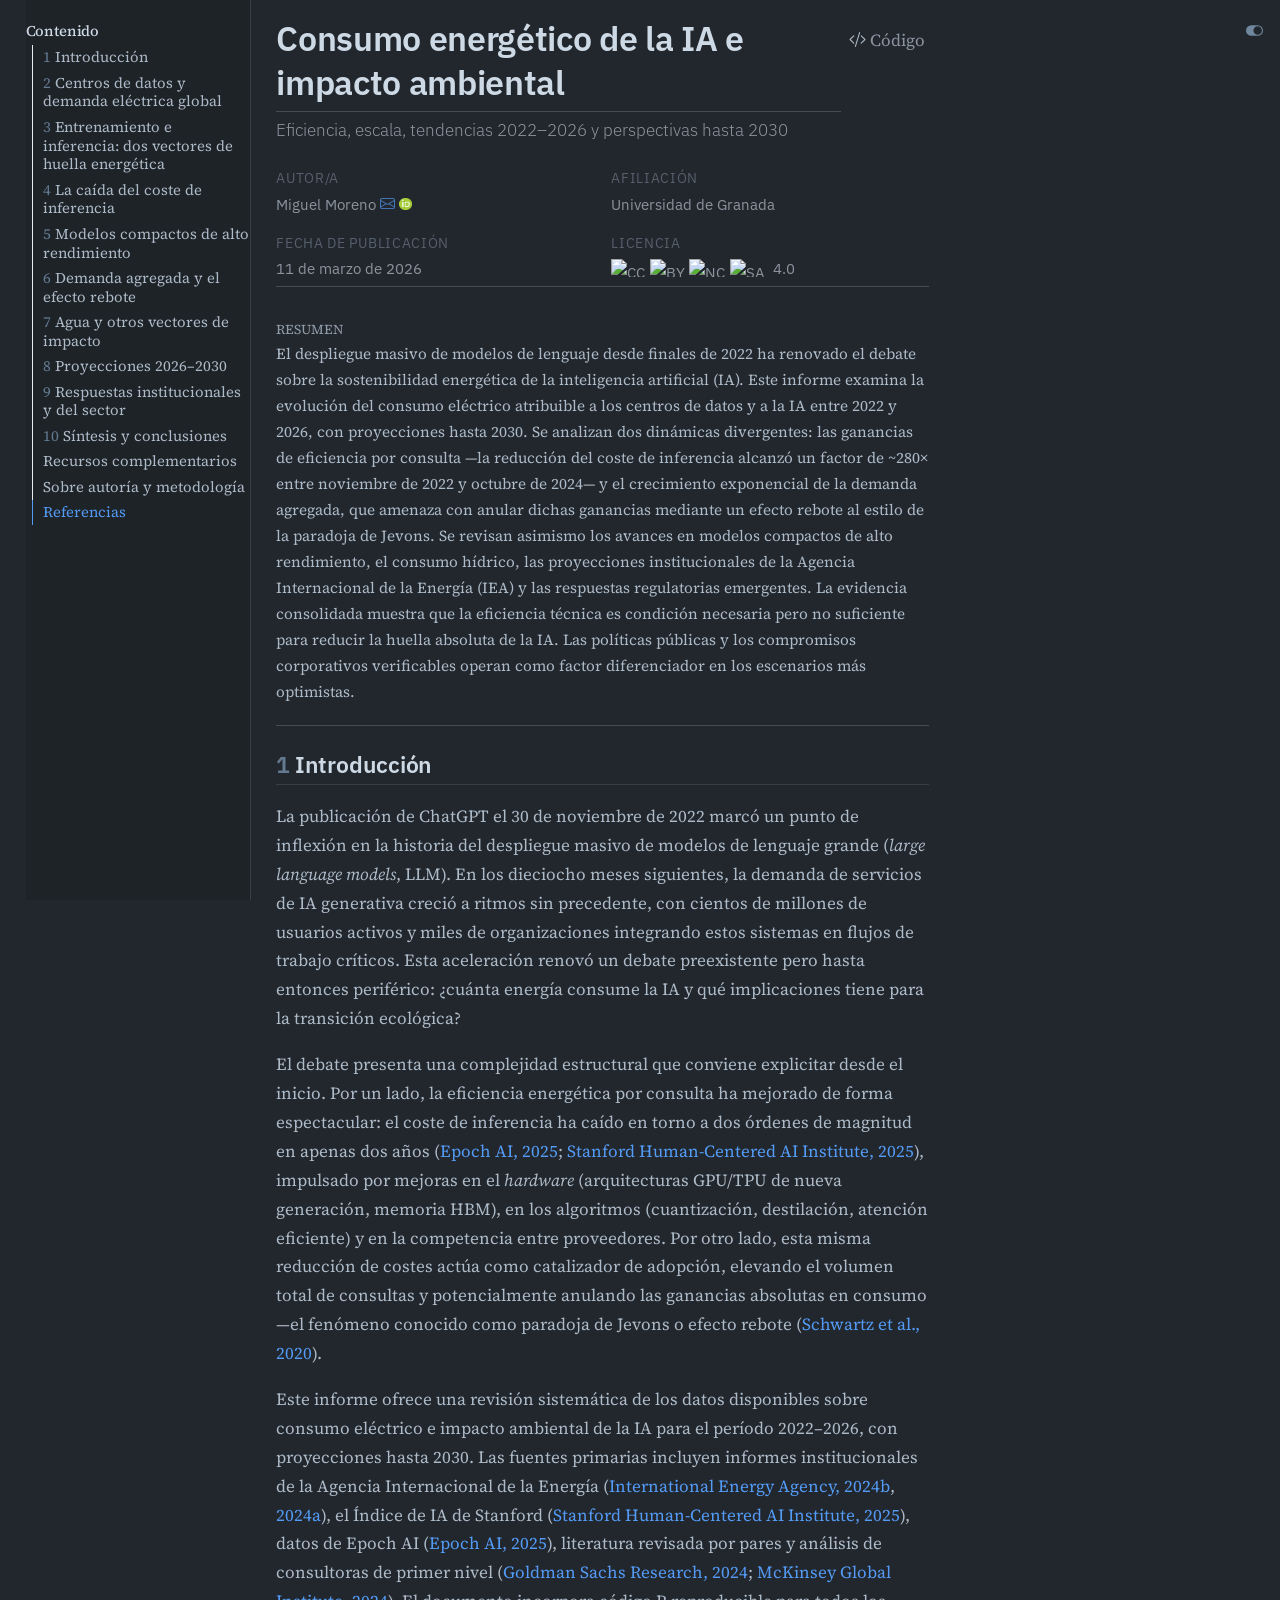
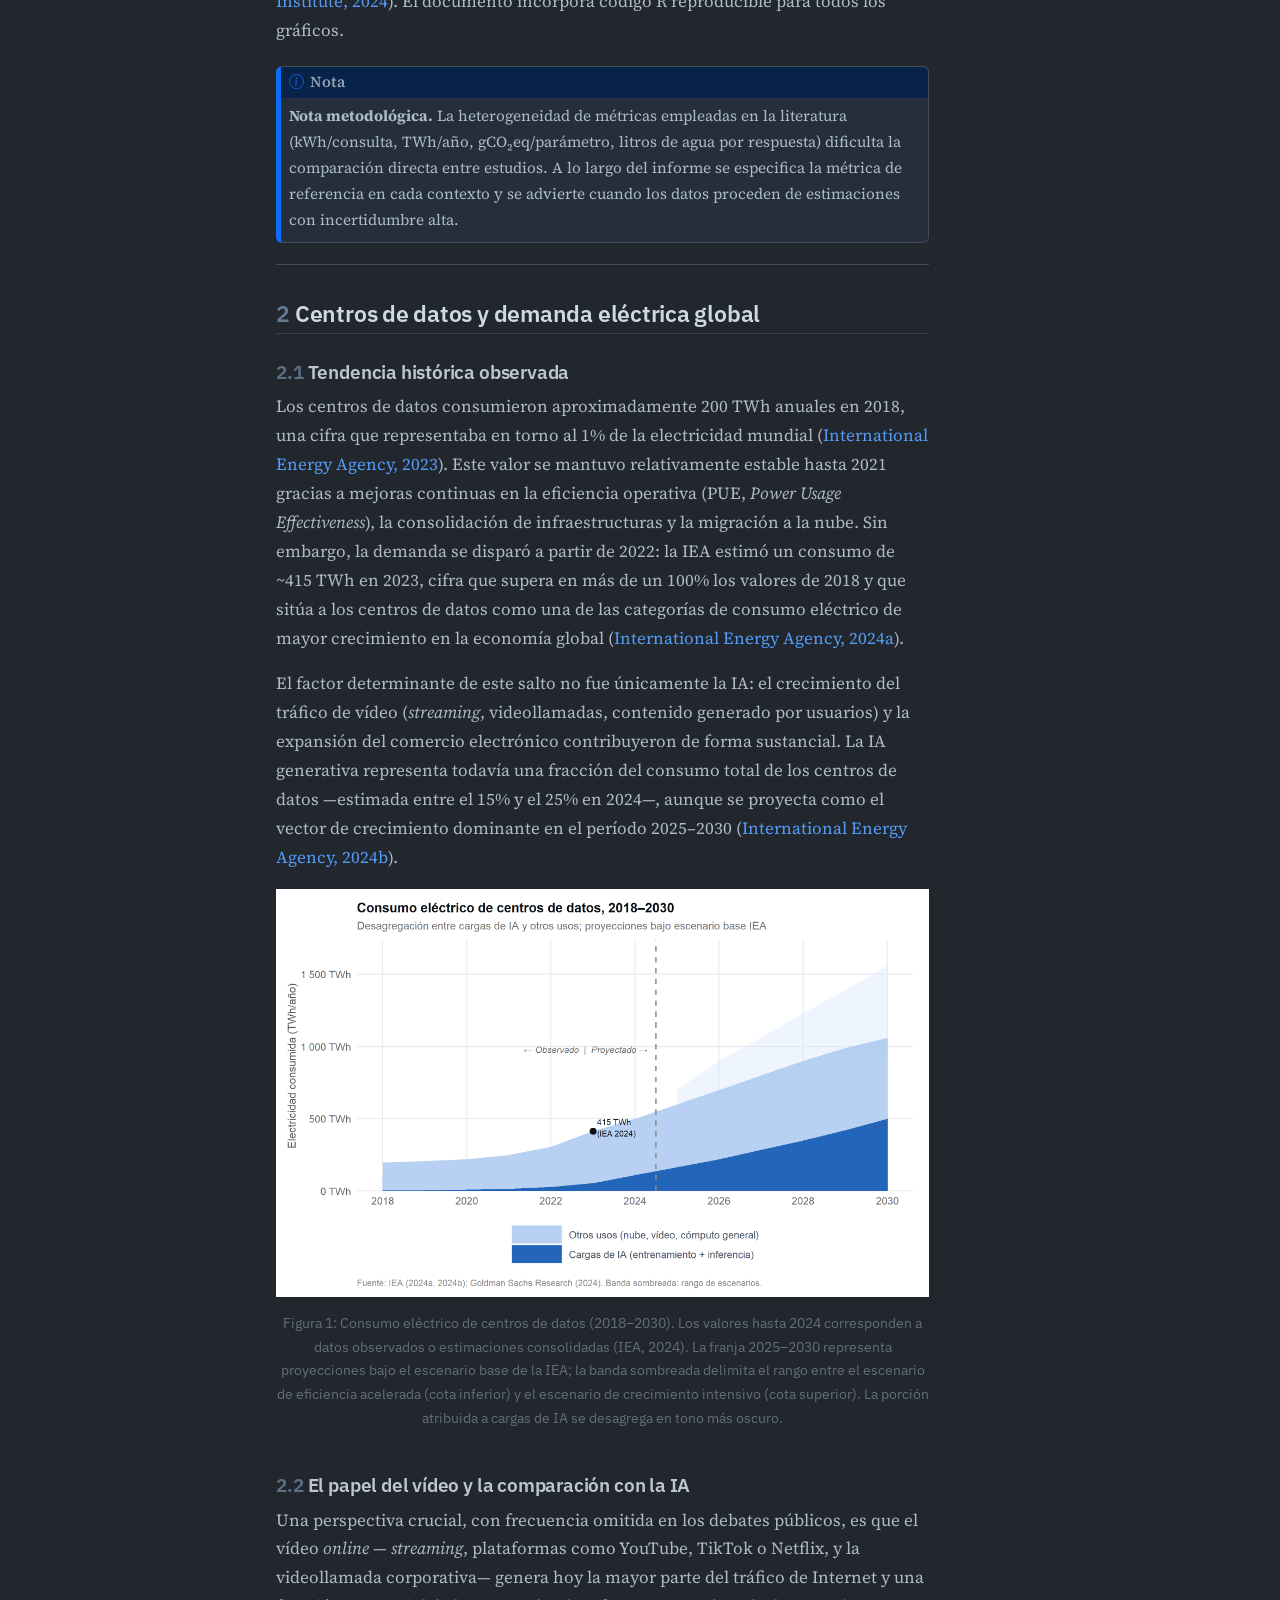
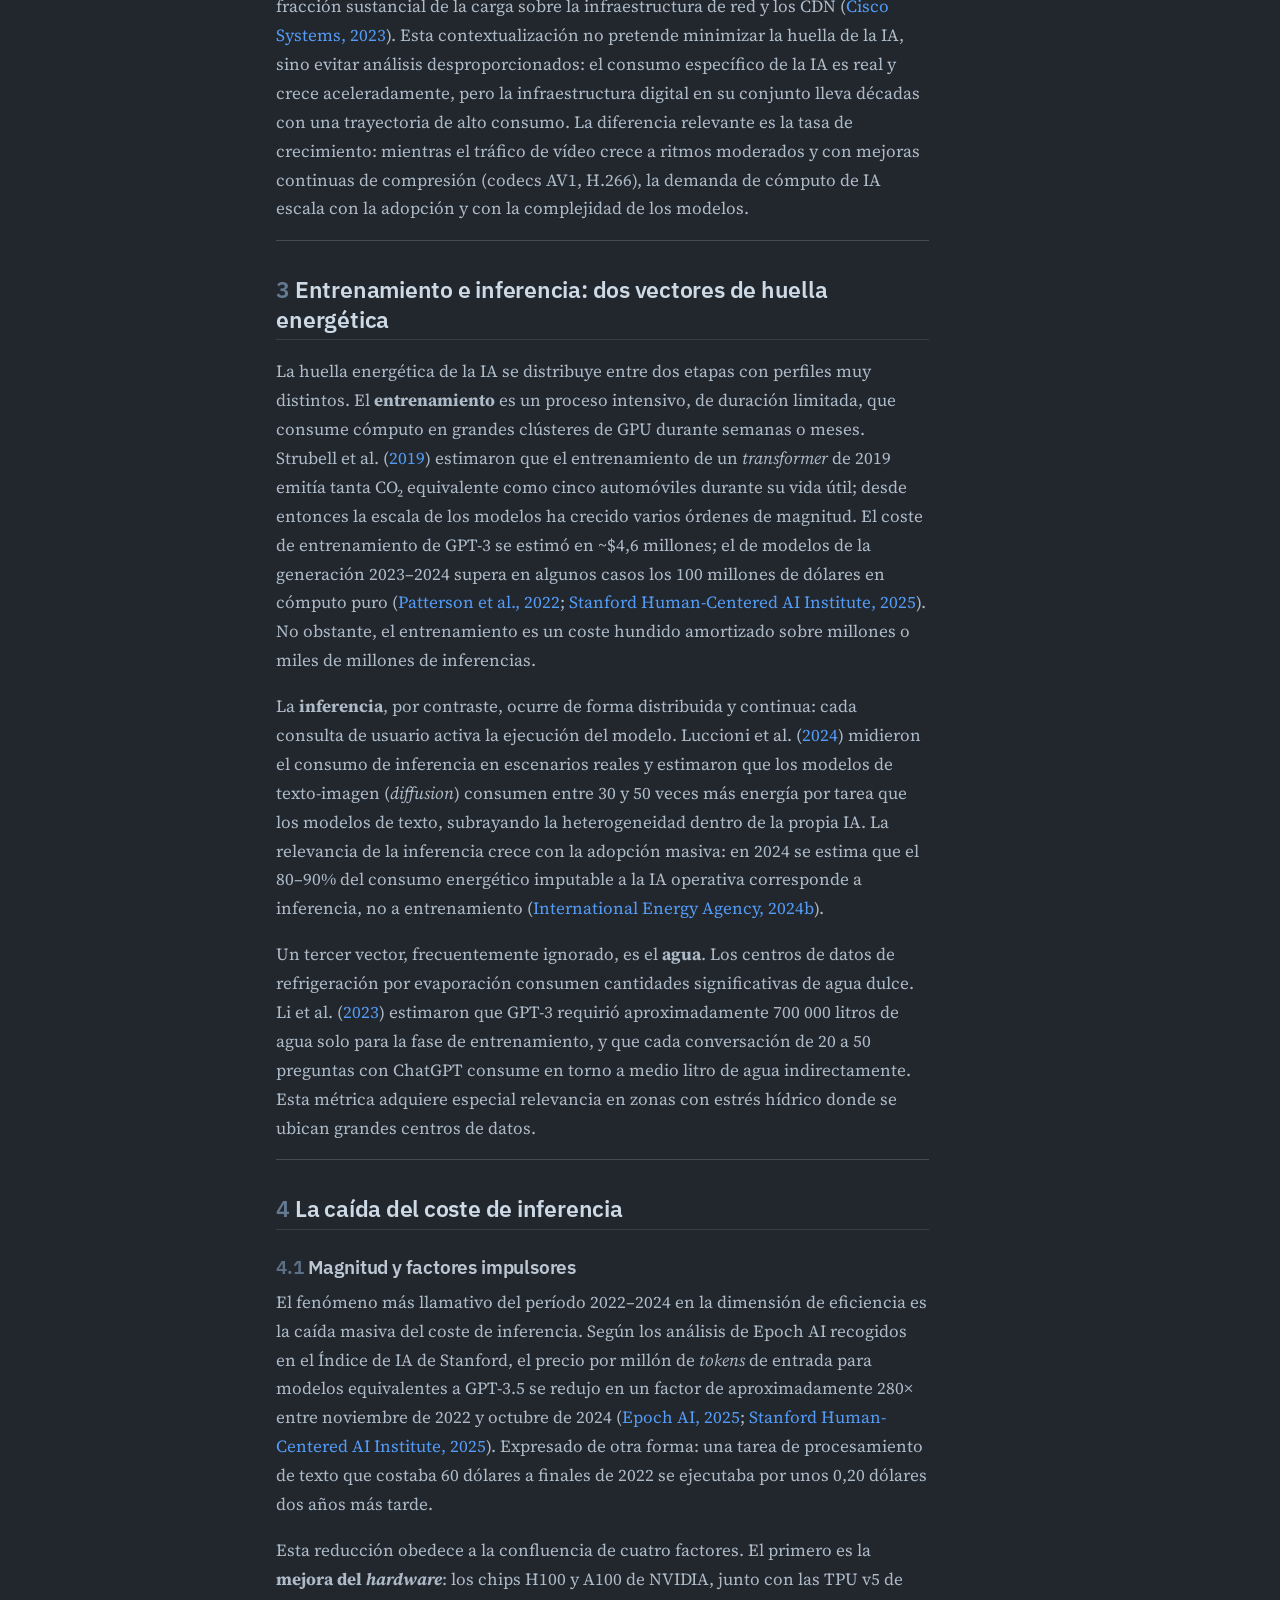
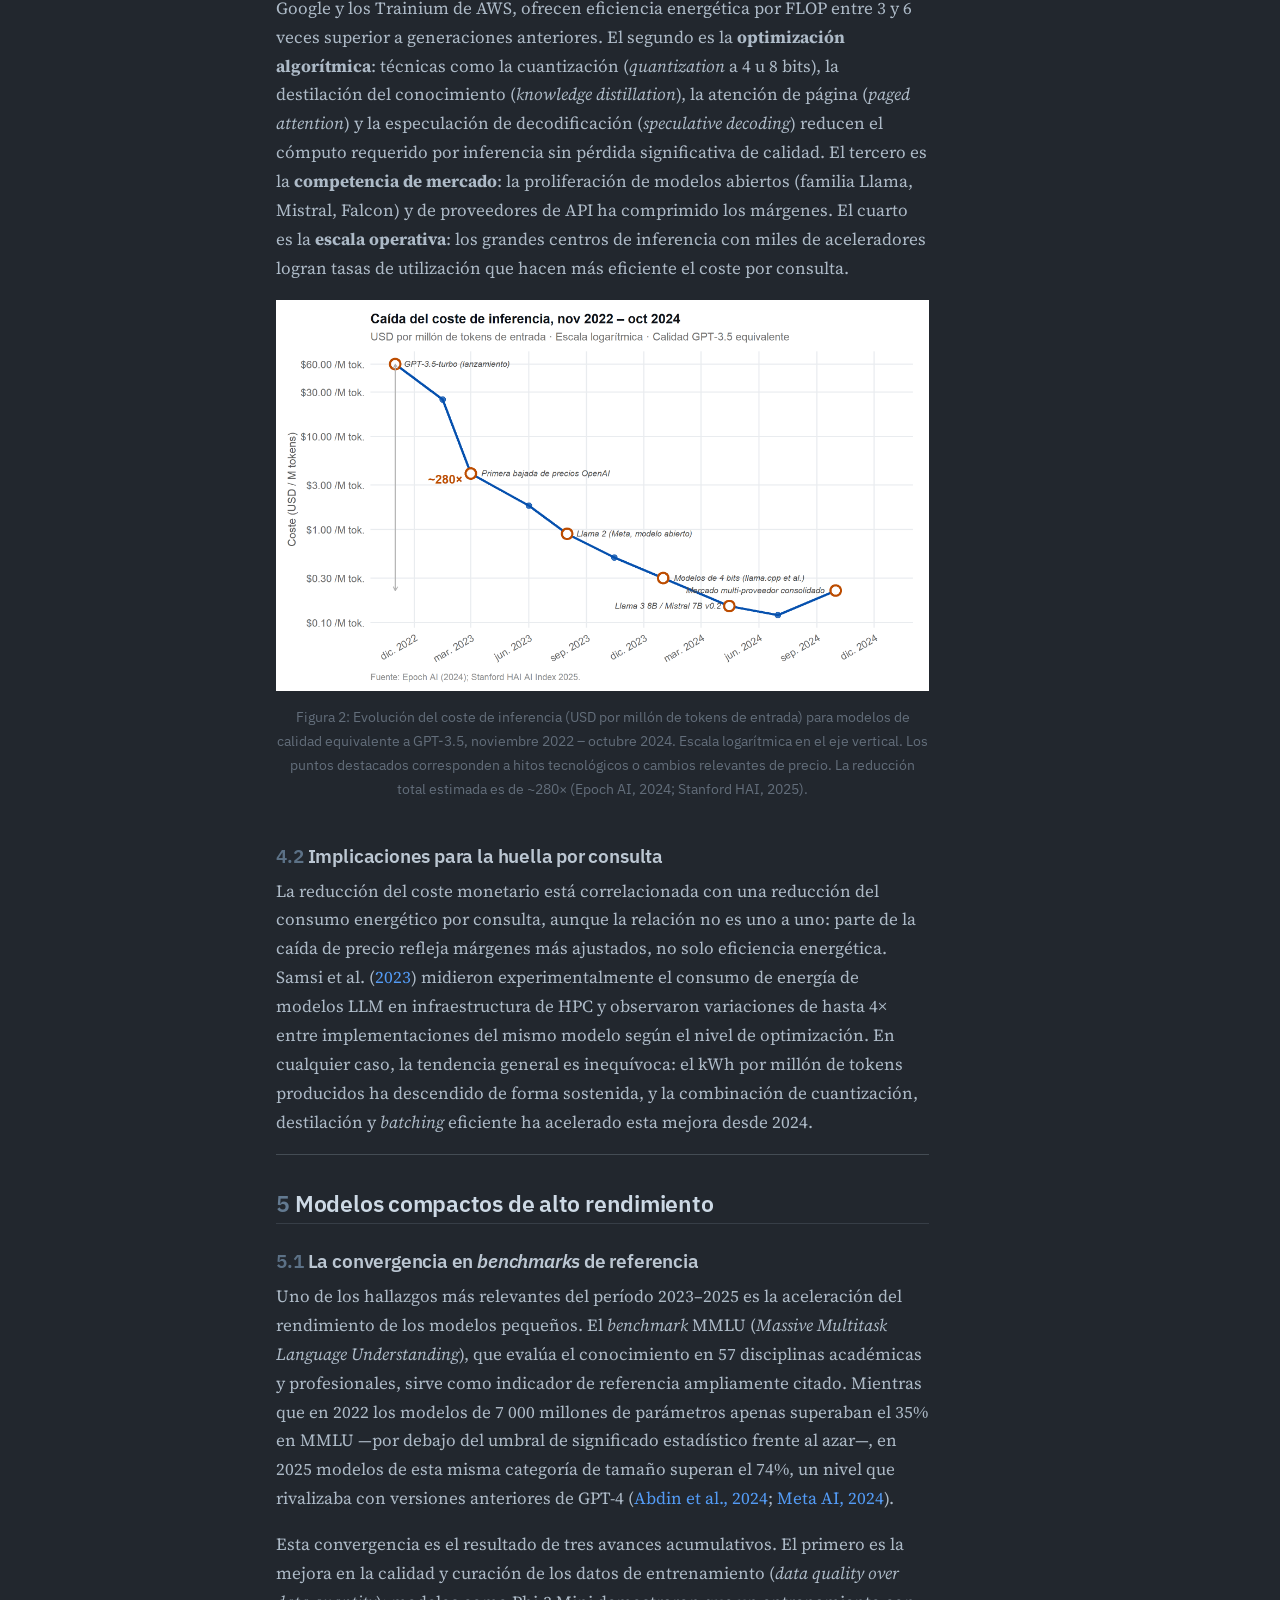
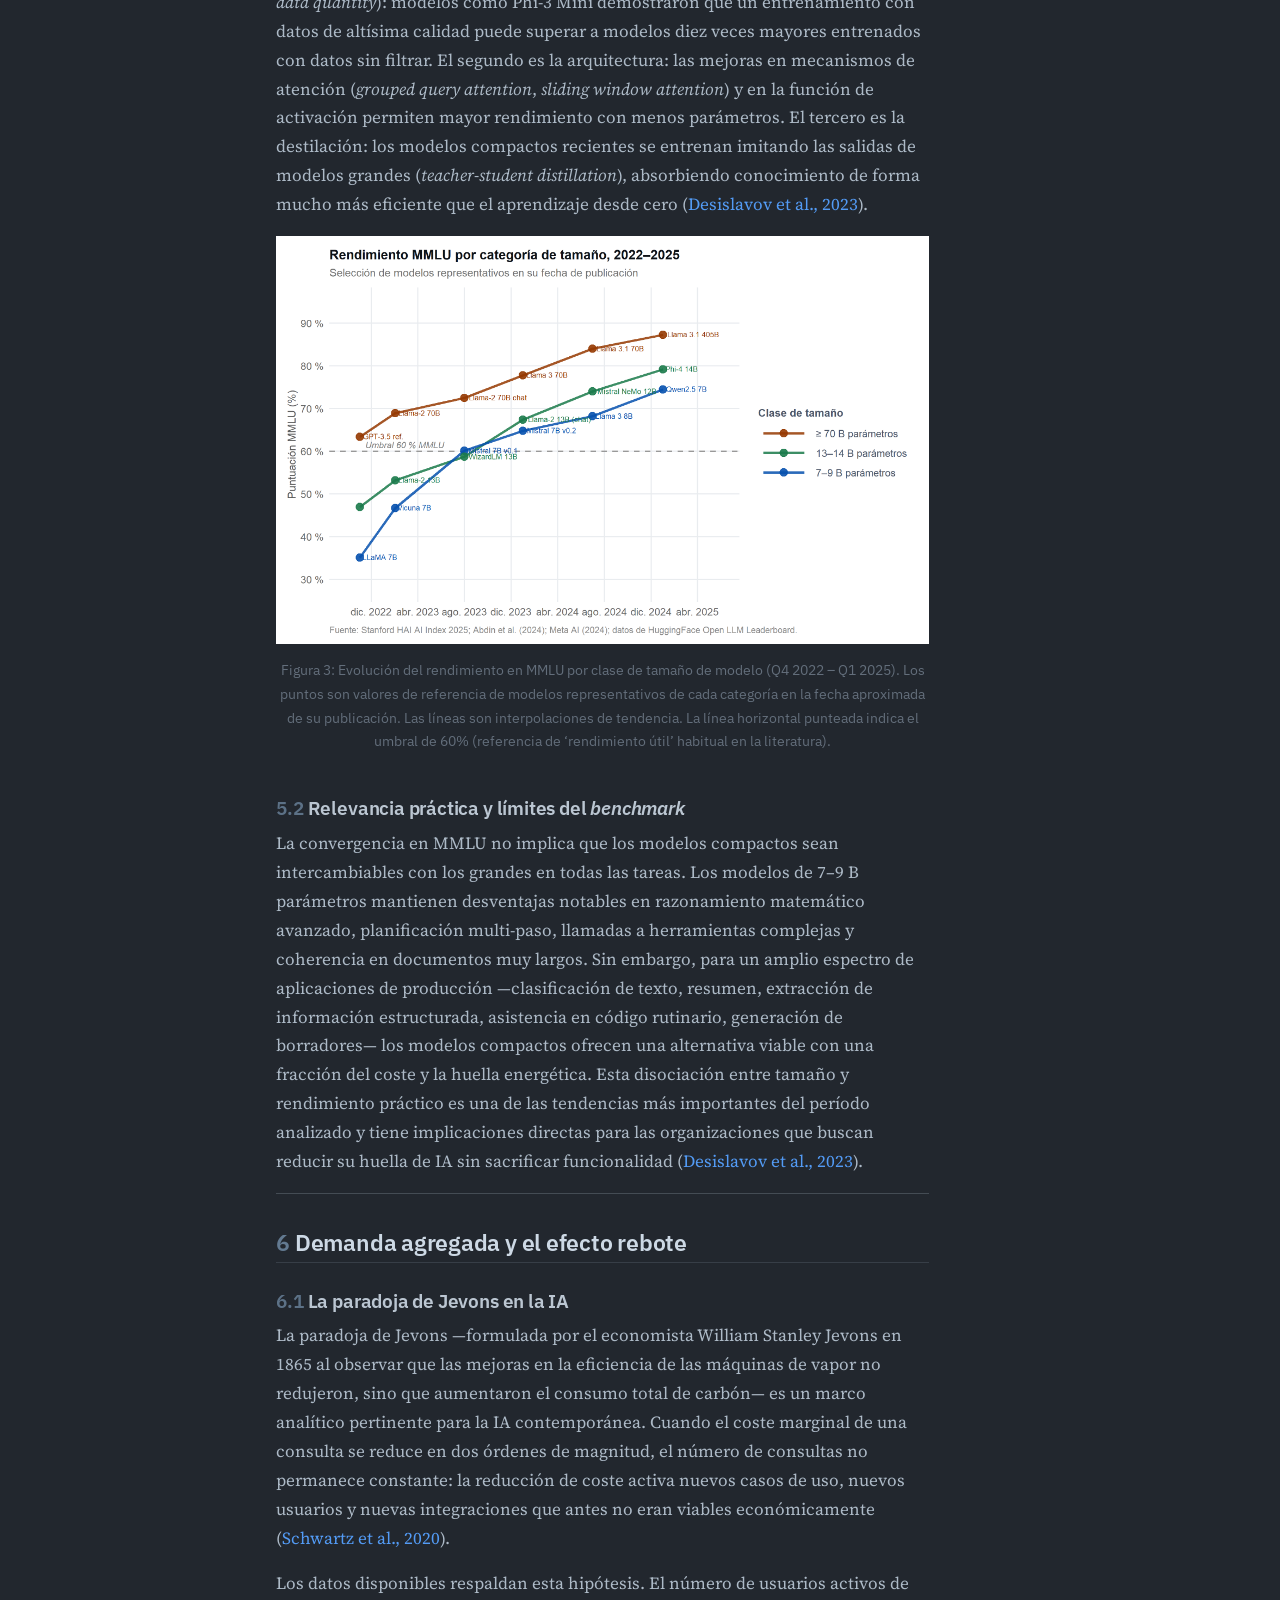
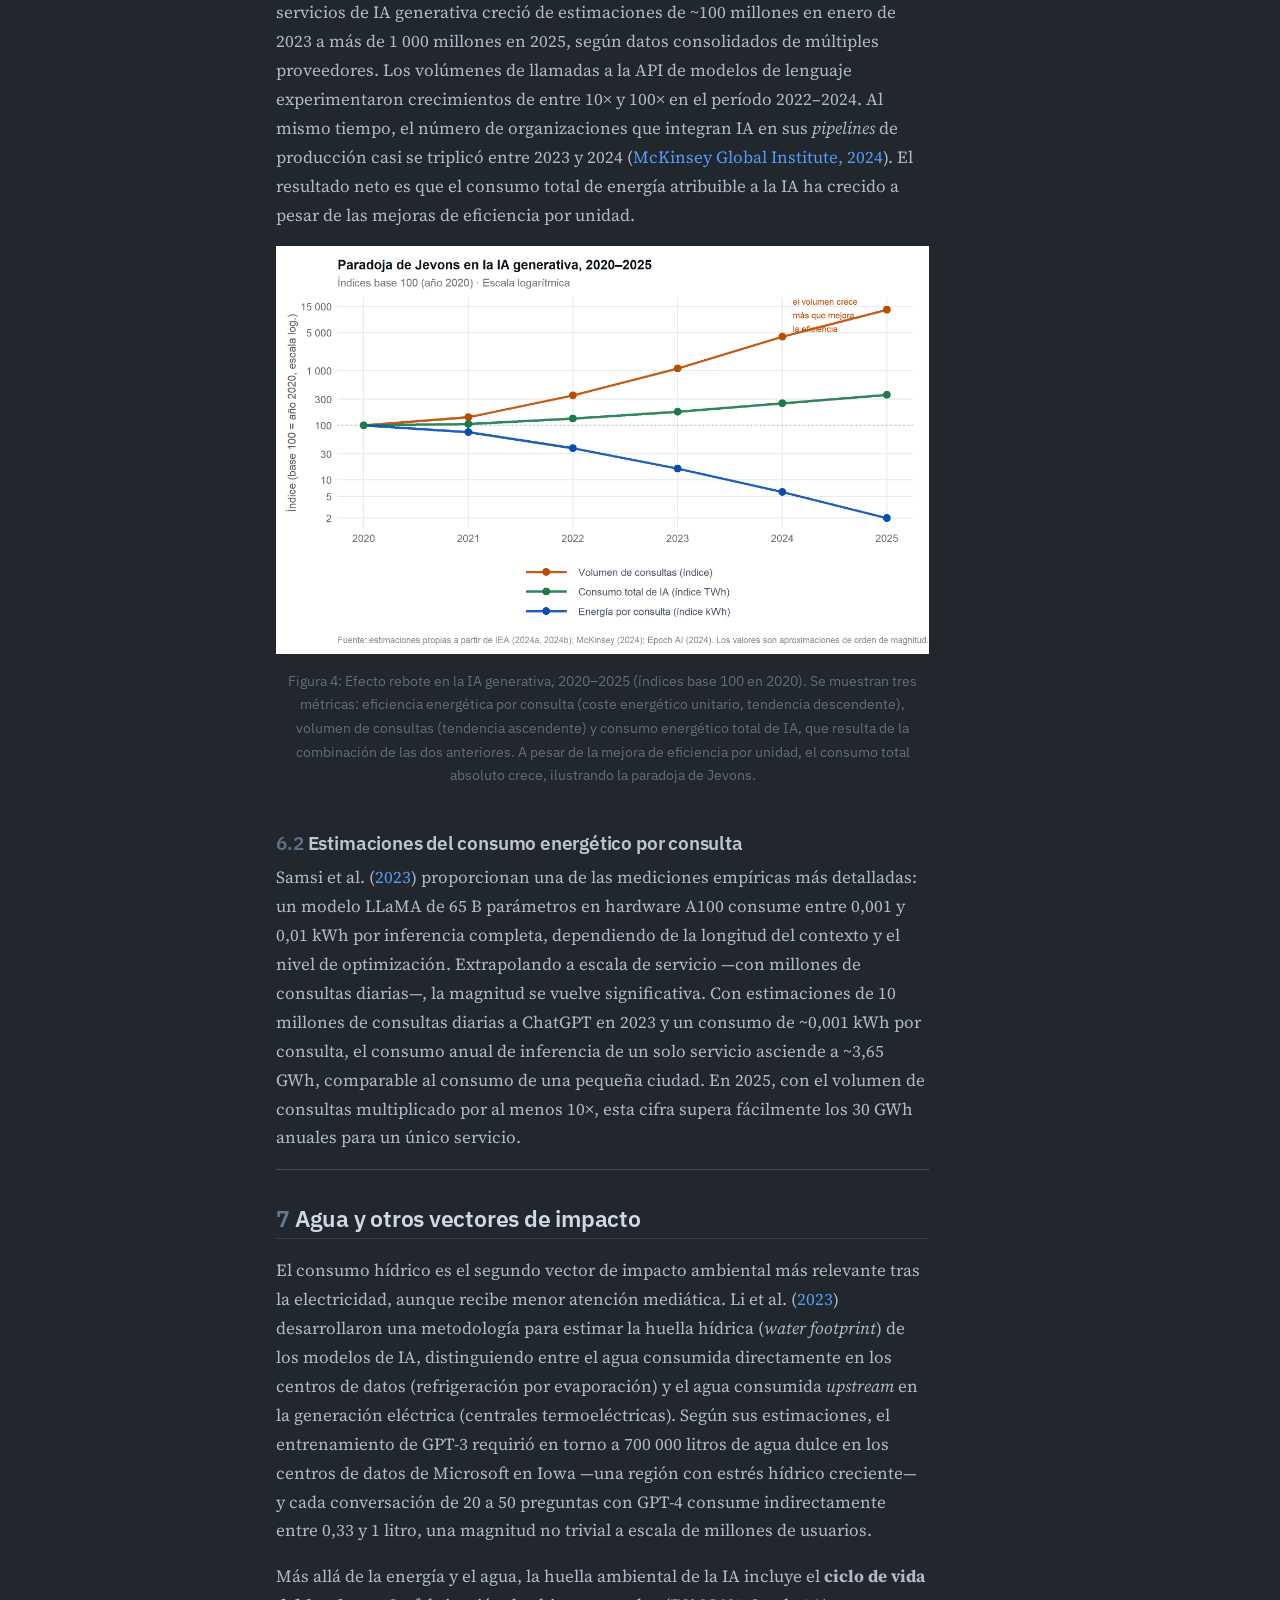
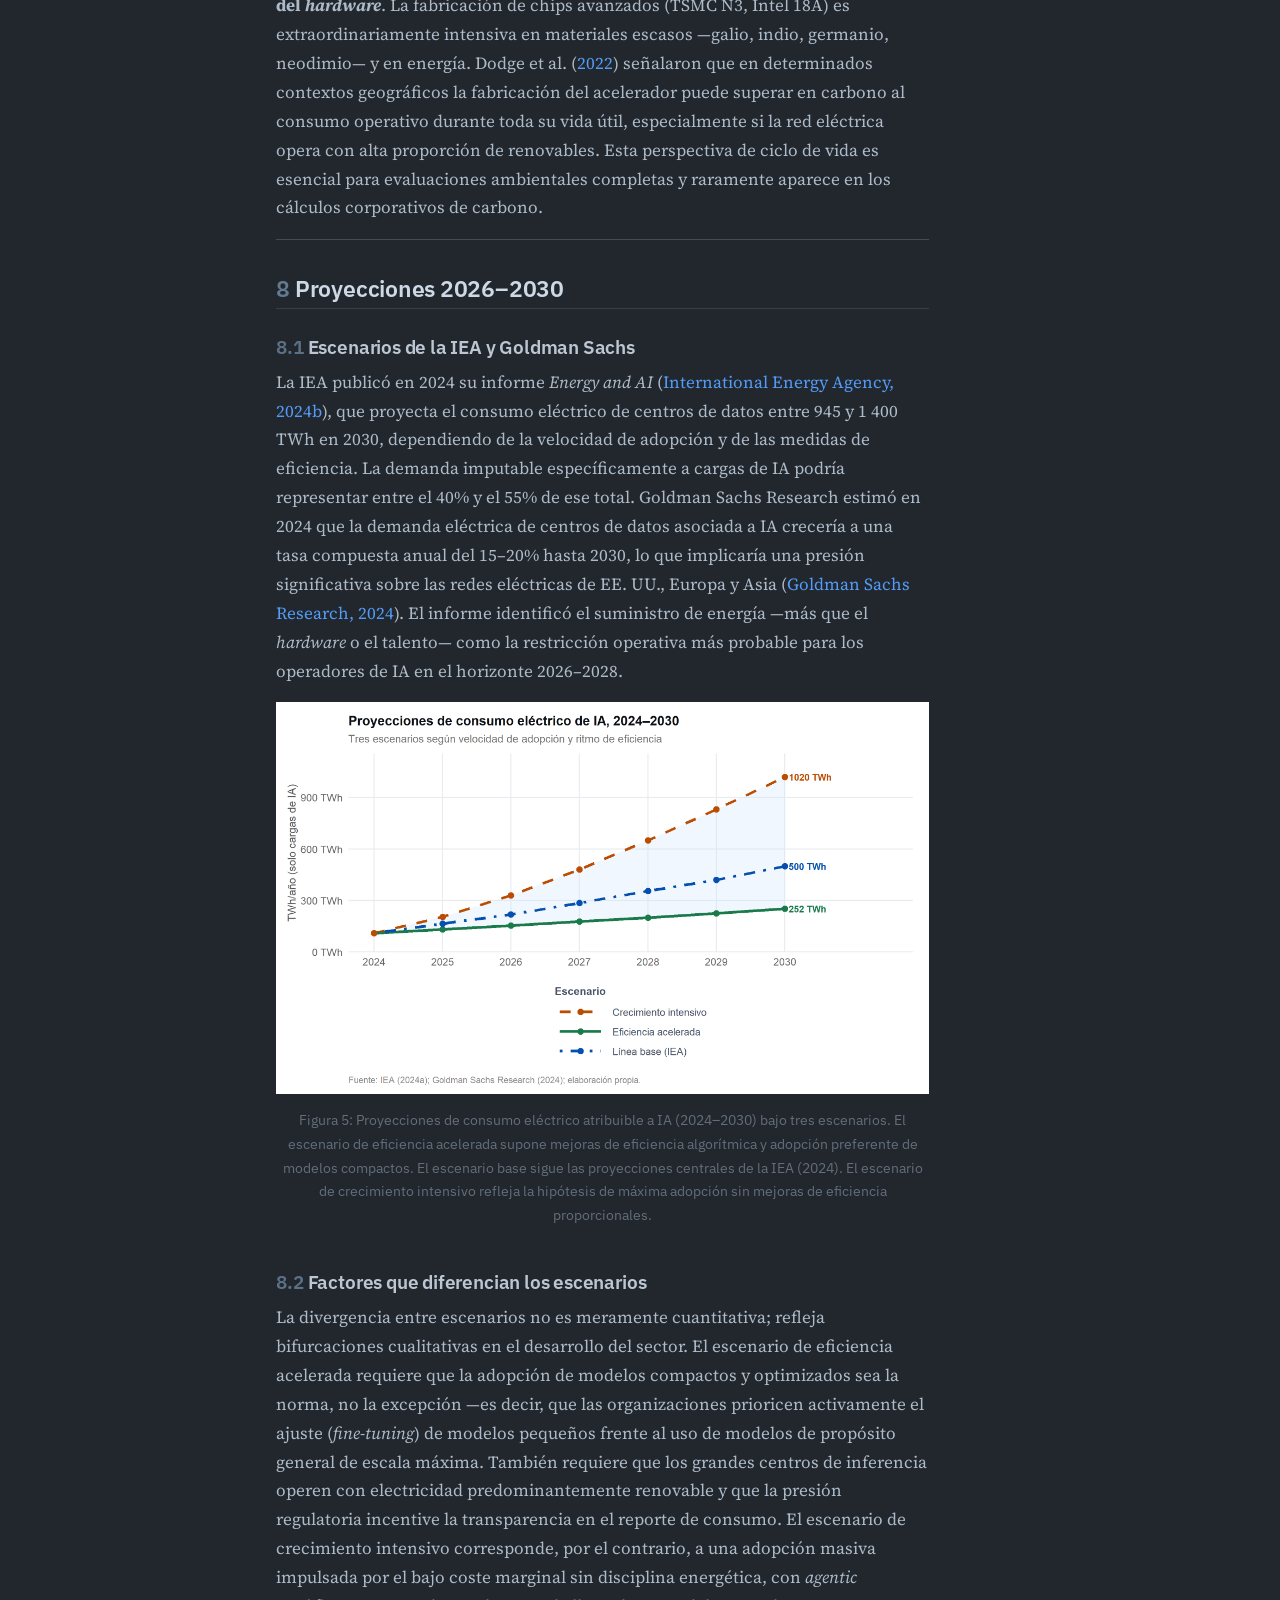
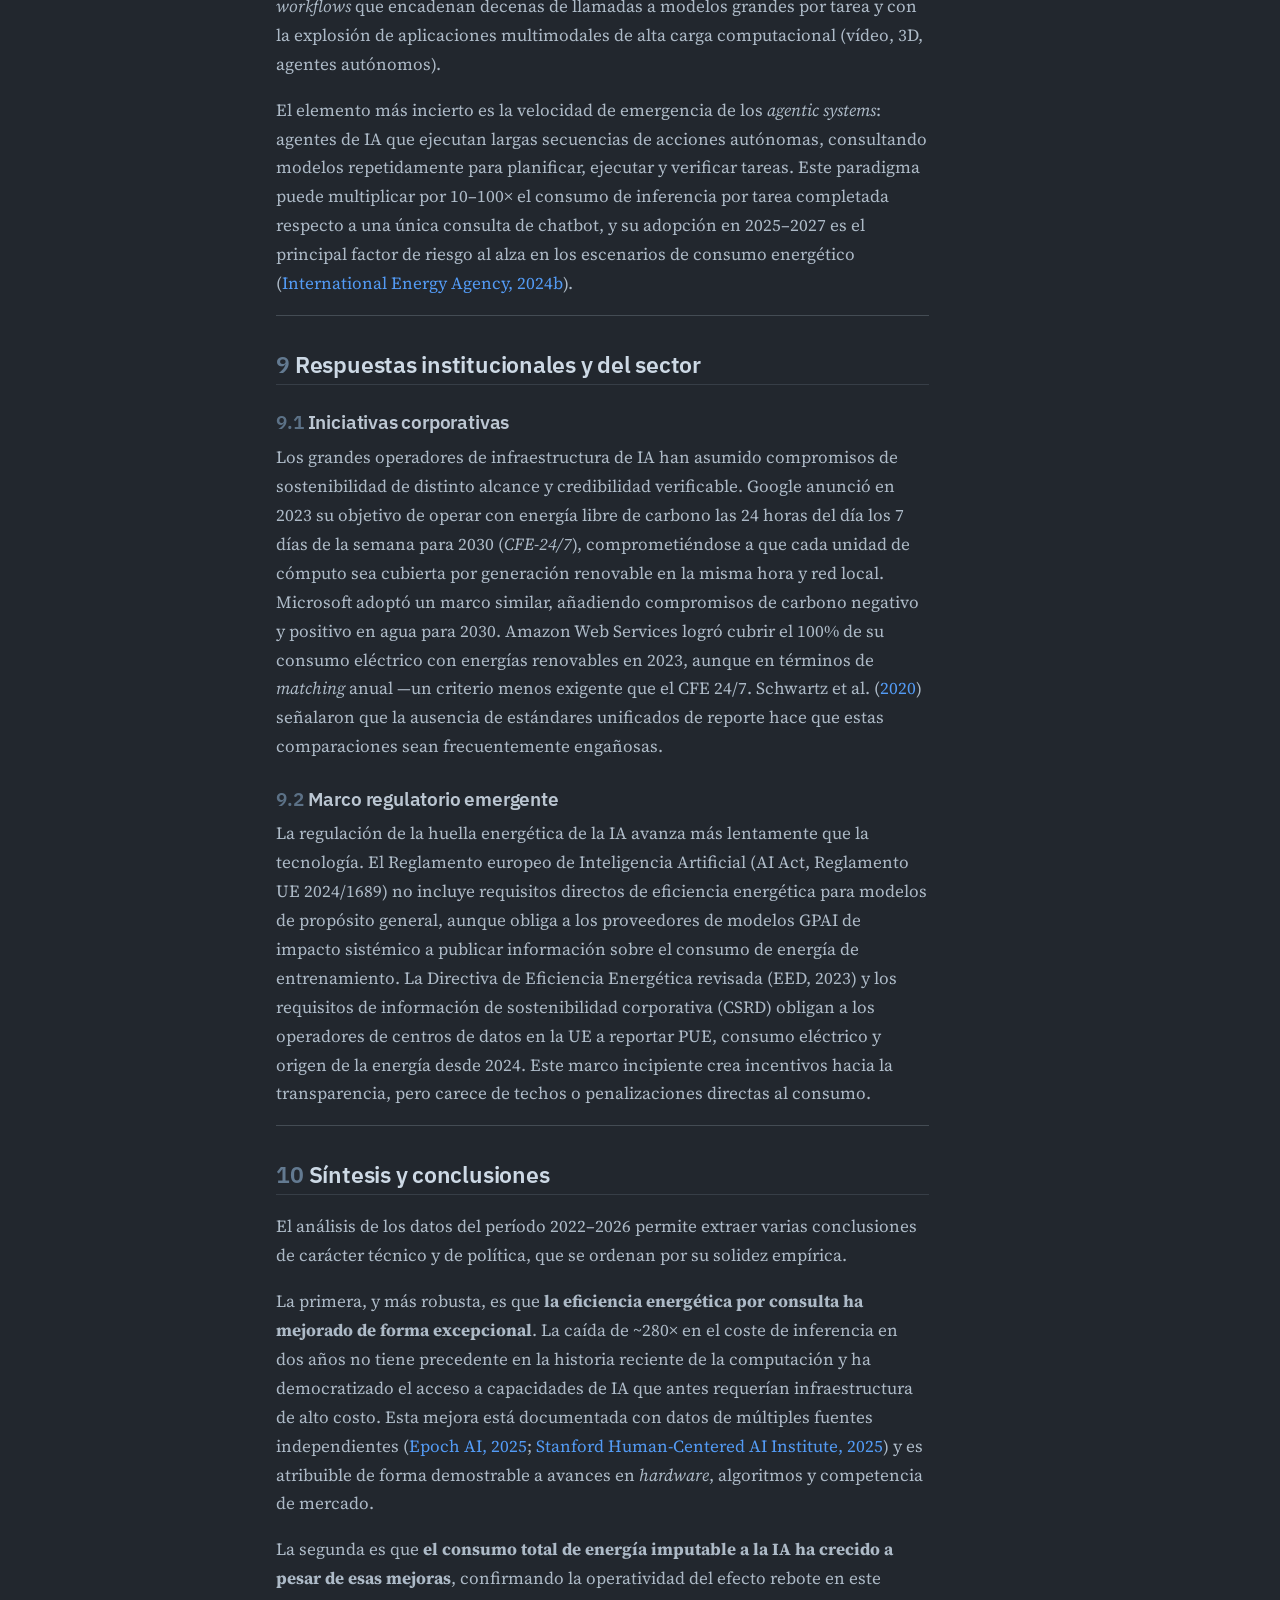
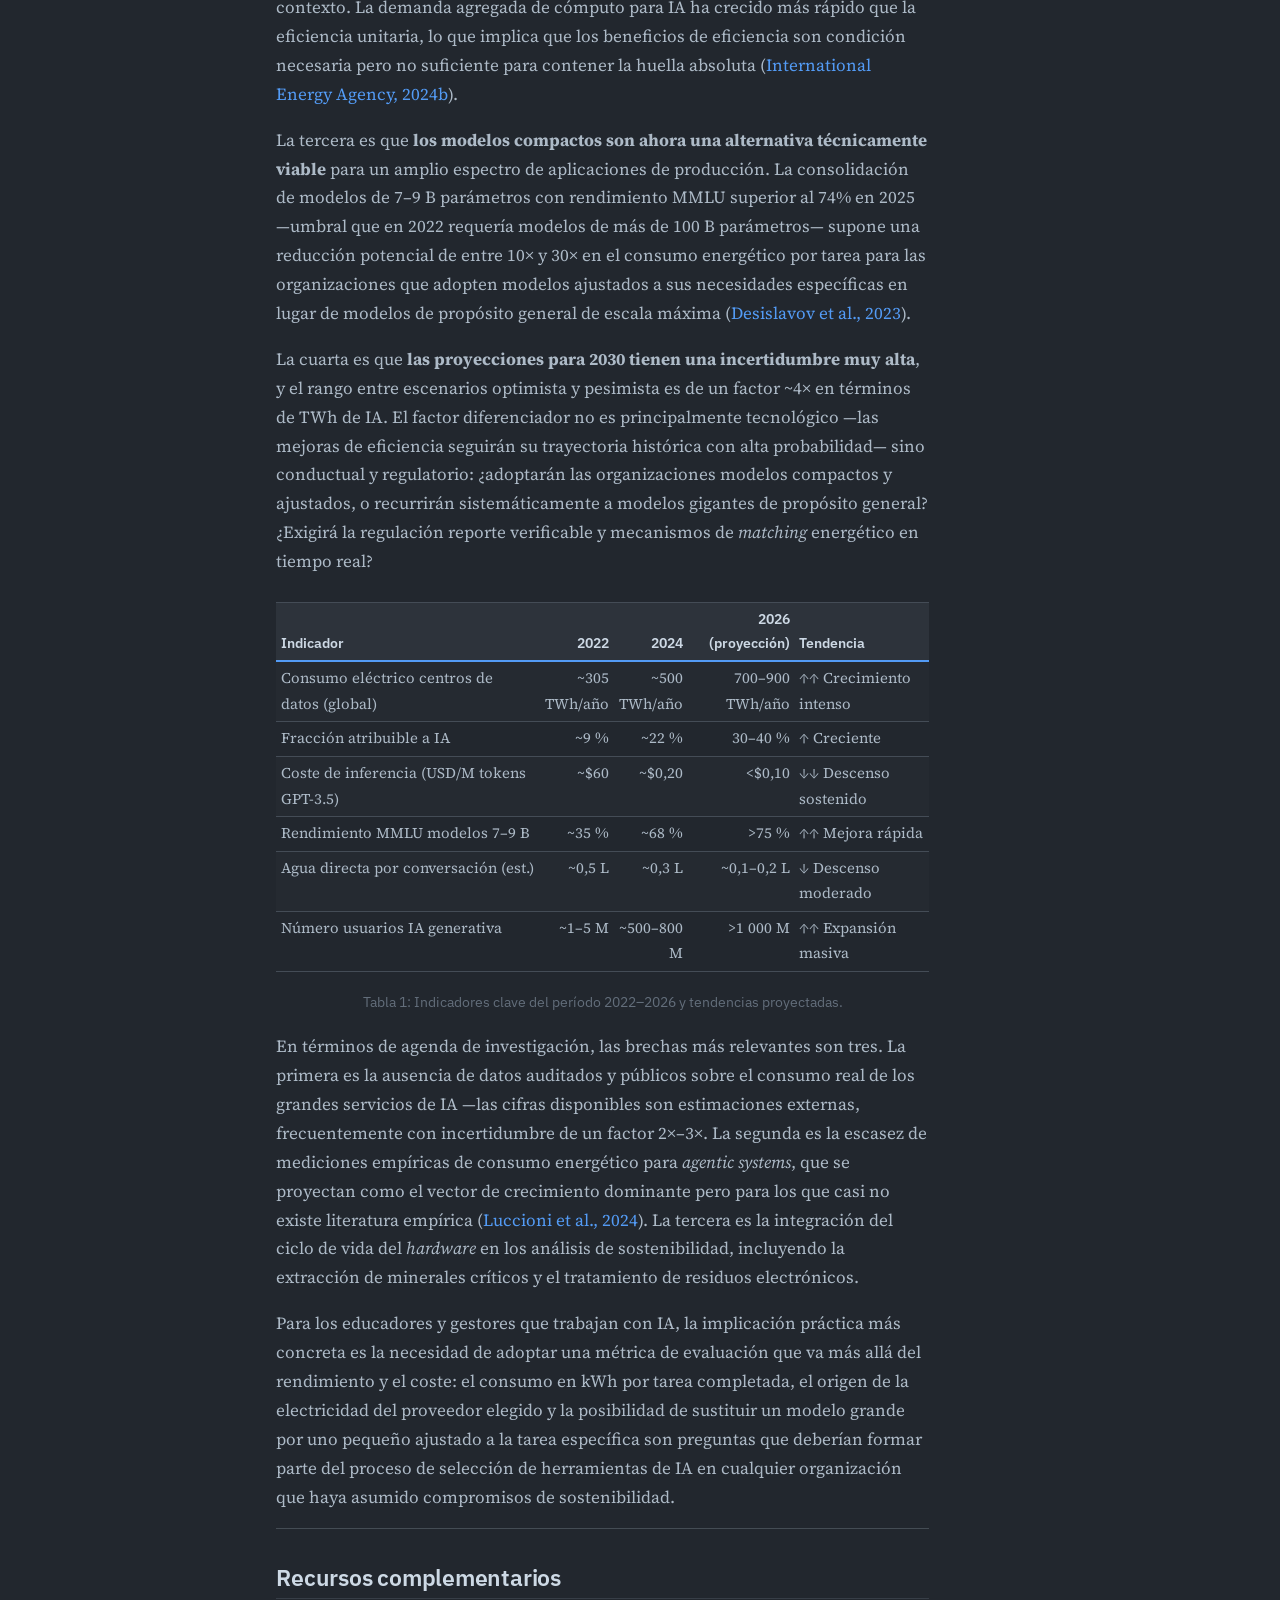
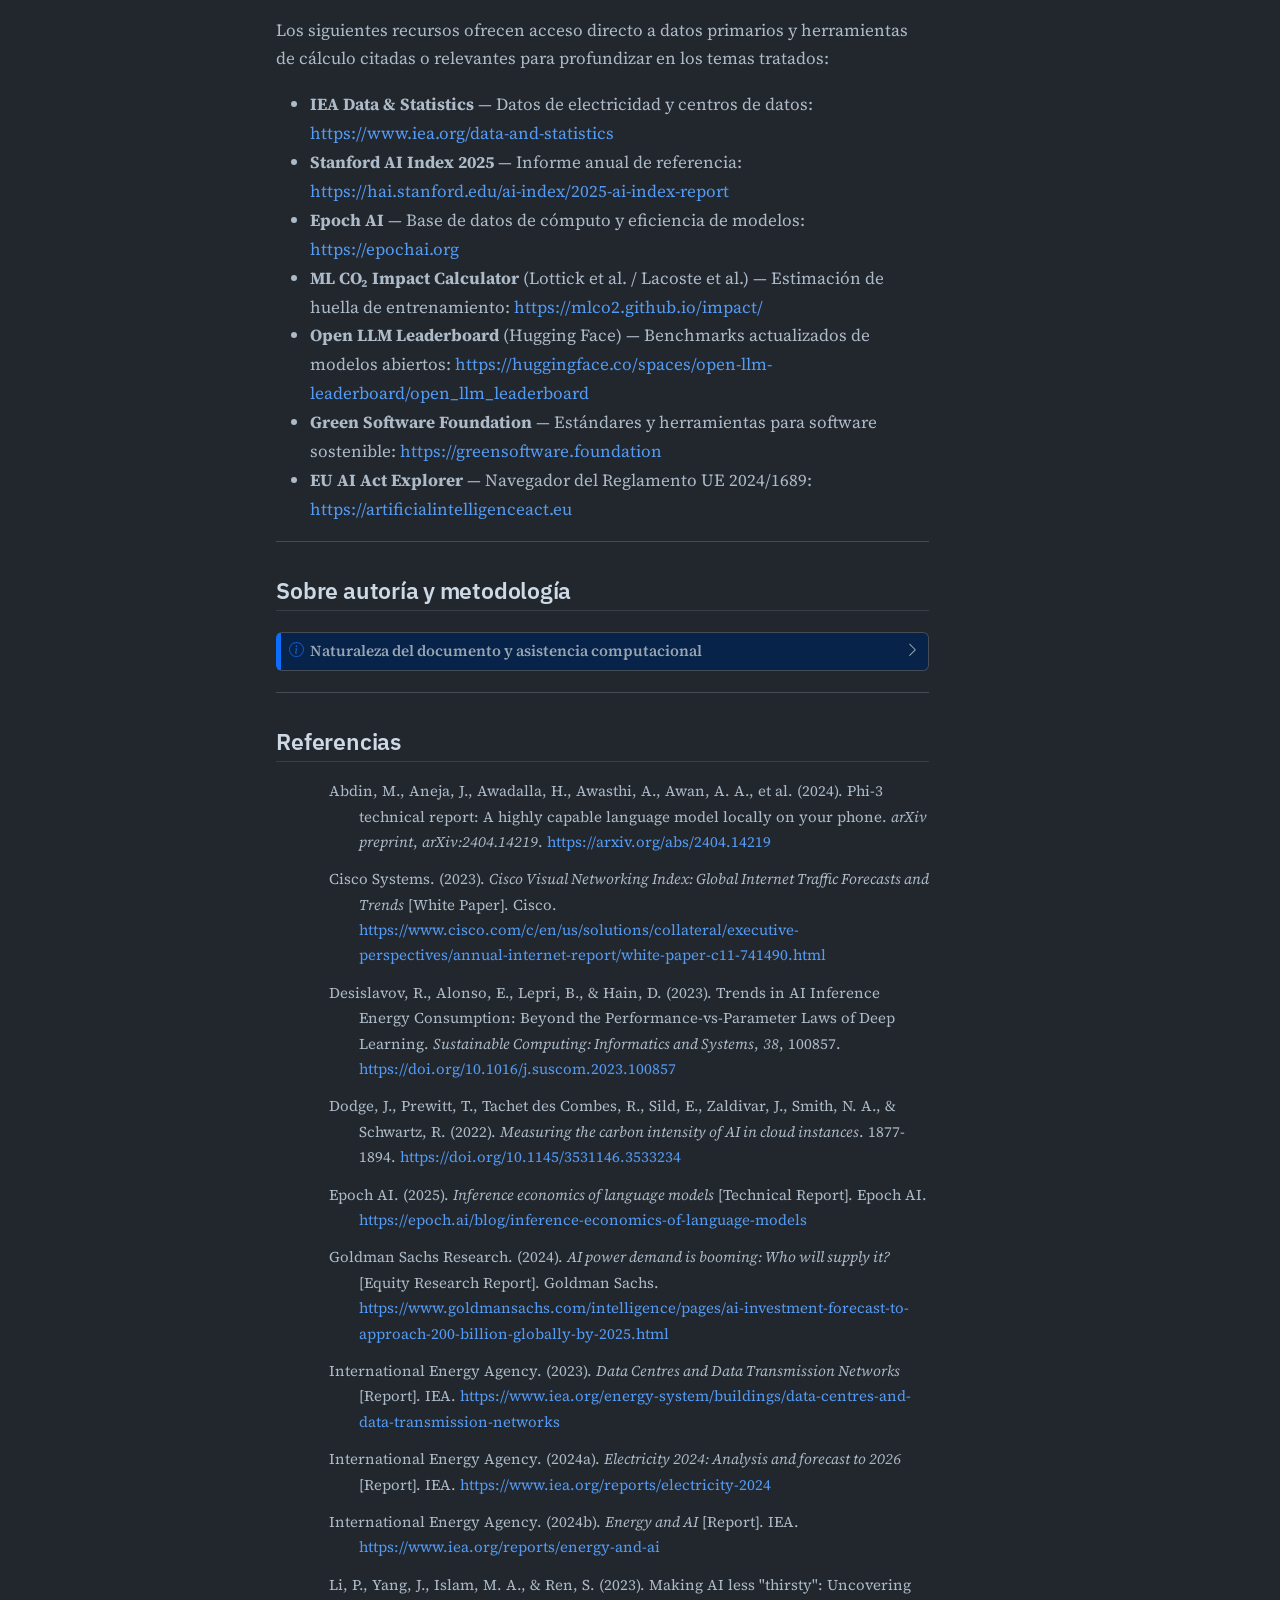
==== commit a217bc52: "Add files via upload" ====
--- a/index.html
+++ b/index.html
@@ -1653,519 +1653,529 @@
 <span id="cb1-397"><a href="#cb1-397" aria-hidden="true" tabindex="-1"></a>  )</span>
 <span id="cb1-398"><a href="#cb1-398" aria-hidden="true" tabindex="-1"></a>)</span>
 <span id="cb1-399"><a href="#cb1-399" aria-hidden="true" tabindex="-1"></a></span>
-<span id="cb1-400"><a href="#cb1-400" aria-hidden="true" tabindex="-1"></a>hitos <span class="ot">&lt;-</span> inf_cost <span class="sc">|&gt;</span> <span class="fu">filter</span>(<span class="sc">!</span><span class="fu">is.na</span>(hito))</span>
-<span id="cb1-401"><a href="#cb1-401" aria-hidden="true" tabindex="-1"></a></span>
-<span id="cb1-402"><a href="#cb1-402" aria-hidden="true" tabindex="-1"></a><span class="fu">ggplot</span>(inf_cost, <span class="fu">aes</span>(<span class="at">x =</span> fecha, <span class="at">y =</span> coste)) <span class="sc">+</span></span>
-<span id="cb1-403"><a href="#cb1-403" aria-hidden="true" tabindex="-1"></a>  <span class="fu">geom_line</span>(<span class="at">color =</span> azul_ref, <span class="at">linewidth =</span> <span class="fl">1.1</span>) <span class="sc">+</span></span>
-<span id="cb1-404"><a href="#cb1-404" aria-hidden="true" tabindex="-1"></a>  <span class="fu">geom_point</span>(<span class="at">color =</span> azul_ref, <span class="at">size =</span> <span class="fl">2.2</span>, <span class="at">alpha =</span> <span class="fl">0.8</span>) <span class="sc">+</span></span>
-<span id="cb1-405"><a href="#cb1-405" aria-hidden="true" tabindex="-1"></a>  <span class="fu">geom_point</span>(<span class="at">data =</span> hitos, <span class="fu">aes</span>(<span class="at">x =</span> fecha, <span class="at">y =</span> coste),</span>
-<span id="cb1-406"><a href="#cb1-406" aria-hidden="true" tabindex="-1"></a>             <span class="at">color =</span> naranja, <span class="at">size =</span> <span class="fl">3.5</span>, <span class="at">shape =</span> <span class="dv">21</span>,</span>
-<span id="cb1-407"><a href="#cb1-407" aria-hidden="true" tabindex="-1"></a>             <span class="at">fill =</span> <span class="st">"white"</span>, <span class="at">stroke =</span> <span class="fl">1.5</span>) <span class="sc">+</span></span>
-<span id="cb1-408"><a href="#cb1-408" aria-hidden="true" tabindex="-1"></a>  <span class="fu">geom_text</span>(<span class="at">data =</span> hitos <span class="sc">|&gt;</span> <span class="fu">filter</span>(<span class="sc">!</span><span class="fu">is.na</span>(hito)),</span>
-<span id="cb1-409"><a href="#cb1-409" aria-hidden="true" tabindex="-1"></a>            <span class="fu">aes</span>(<span class="at">x =</span> fecha, <span class="at">y =</span> coste, <span class="at">label =</span> hito),</span>
-<span id="cb1-410"><a href="#cb1-410" aria-hidden="true" tabindex="-1"></a>            <span class="at">hjust =</span> <span class="sc">-</span><span class="fl">0.08</span>, <span class="at">vjust =</span> <span class="fl">0.4</span>, <span class="at">size =</span> <span class="fl">2.6</span>,</span>
-<span id="cb1-411"><a href="#cb1-411" aria-hidden="true" tabindex="-1"></a>            <span class="at">color =</span> <span class="st">"grey30"</span>, <span class="at">fontface =</span> <span class="st">"italic"</span>,</span>
-<span id="cb1-412"><a href="#cb1-412" aria-hidden="true" tabindex="-1"></a>            <span class="at">check_overlap =</span> <span class="cn">TRUE</span>) <span class="sc">+</span></span>
-<span id="cb1-413"><a href="#cb1-413" aria-hidden="true" tabindex="-1"></a>  <span class="co"># Anotación reducción total</span></span>
-<span id="cb1-414"><a href="#cb1-414" aria-hidden="true" tabindex="-1"></a>  <span class="fu">annotate</span>(<span class="st">"segment"</span>, <span class="at">x =</span> <span class="fu">as.Date</span>(<span class="st">"2022-11-01"</span>), <span class="at">xend =</span> <span class="fu">as.Date</span>(<span class="st">"2022-11-01"</span>),</span>
-<span id="cb1-415"><a href="#cb1-415" aria-hidden="true" tabindex="-1"></a>           <span class="at">y =</span> <span class="fl">0.22</span>, <span class="at">yend =</span> <span class="dv">60</span>, <span class="at">color =</span> <span class="st">"grey70"</span>,</span>
-<span id="cb1-416"><a href="#cb1-416" aria-hidden="true" tabindex="-1"></a>           <span class="at">arrow =</span> <span class="fu">arrow</span>(<span class="at">ends =</span> <span class="st">"both"</span>, <span class="at">length =</span> <span class="fu">unit</span>(<span class="fl">0.15</span>, <span class="st">"cm"</span>)),</span>
-<span id="cb1-417"><a href="#cb1-417" aria-hidden="true" tabindex="-1"></a>           <span class="at">linewidth =</span> <span class="fl">0.5</span>) <span class="sc">+</span></span>
-<span id="cb1-418"><a href="#cb1-418" aria-hidden="true" tabindex="-1"></a>  <span class="fu">annotate</span>(<span class="st">"text"</span>, <span class="at">x =</span> <span class="fu">as.Date</span>(<span class="st">"2023-01-20"</span>), <span class="at">y =</span> <span class="fl">3.5</span>,</span>
-<span id="cb1-419"><a href="#cb1-419" aria-hidden="true" tabindex="-1"></a>           <span class="at">label =</span> <span class="st">"~280×"</span>, <span class="at">size =</span> <span class="fl">3.8</span>, <span class="at">color =</span> naranja, <span class="at">fontface =</span> <span class="st">"bold"</span>) <span class="sc">+</span></span>
-<span id="cb1-420"><a href="#cb1-420" aria-hidden="true" tabindex="-1"></a>  <span class="fu">scale_y_log10</span>(</span>
-<span id="cb1-421"><a href="#cb1-421" aria-hidden="true" tabindex="-1"></a>    <span class="at">labels =</span> <span class="fu">label_dollar</span>(<span class="at">prefix =</span> <span class="st">"$"</span>, <span class="at">suffix =</span> <span class="st">" /M tok."</span>),</span>
-<span id="cb1-422"><a href="#cb1-422" aria-hidden="true" tabindex="-1"></a>    <span class="at">breaks =</span> <span class="fu">c</span>(<span class="fl">0.1</span>, <span class="fl">0.3</span>, <span class="dv">1</span>, <span class="dv">3</span>, <span class="dv">10</span>, <span class="dv">30</span>, <span class="dv">60</span>)</span>
-<span id="cb1-423"><a href="#cb1-423" aria-hidden="true" tabindex="-1"></a>  ) <span class="sc">+</span></span>
-<span id="cb1-424"><a href="#cb1-424" aria-hidden="true" tabindex="-1"></a>  <span class="fu">scale_x_date</span>(<span class="at">date_labels =</span> <span class="st">"%b %Y"</span>, <span class="at">date_breaks =</span> <span class="st">"3 months"</span>) <span class="sc">+</span></span>
-<span id="cb1-425"><a href="#cb1-425" aria-hidden="true" tabindex="-1"></a>  <span class="fu">labs</span>(</span>
-<span id="cb1-426"><a href="#cb1-426" aria-hidden="true" tabindex="-1"></a>    <span class="at">title    =</span> <span class="st">"Caída del coste de inferencia, nov 2022 – oct 2024"</span>,</span>
-<span id="cb1-427"><a href="#cb1-427" aria-hidden="true" tabindex="-1"></a>    <span class="at">subtitle =</span> <span class="st">"USD por millón de tokens de entrada · Escala logarítmica · Calidad GPT-3.5 equivalente"</span>,</span>
-<span id="cb1-428"><a href="#cb1-428" aria-hidden="true" tabindex="-1"></a>    <span class="at">x =</span> <span class="cn">NULL</span>, <span class="at">y =</span> <span class="st">"Coste (USD / M tokens)"</span>,</span>
-<span id="cb1-429"><a href="#cb1-429" aria-hidden="true" tabindex="-1"></a>    <span class="at">caption  =</span> <span class="st">"Fuente: Epoch AI (2024); Stanford HAI AI Index 2025."</span></span>
-<span id="cb1-430"><a href="#cb1-430" aria-hidden="true" tabindex="-1"></a>  ) <span class="sc">+</span></span>
-<span id="cb1-431"><a href="#cb1-431" aria-hidden="true" tabindex="-1"></a>  <span class="fu">theme_informe</span>() <span class="sc">+</span></span>
-<span id="cb1-432"><a href="#cb1-432" aria-hidden="true" tabindex="-1"></a>  <span class="fu">theme</span>(<span class="at">axis.text.x =</span> <span class="fu">element_text</span>(<span class="at">angle =</span> <span class="dv">30</span>, <span class="at">hjust =</span> <span class="dv">1</span>))</span>
-<span id="cb1-433"><a href="#cb1-433" aria-hidden="true" tabindex="-1"></a><span class="in">```</span></span>
-<span id="cb1-434"><a href="#cb1-434" aria-hidden="true" tabindex="-1"></a></span>
-<span id="cb1-435"><a href="#cb1-435" aria-hidden="true" tabindex="-1"></a><span class="fu">### Implicaciones para la huella por consulta</span></span>
-<span id="cb1-436"><a href="#cb1-436" aria-hidden="true" tabindex="-1"></a></span>
-<span id="cb1-437"><a href="#cb1-437" aria-hidden="true" tabindex="-1"></a>La reducción del coste monetario está correlacionada con una reducción del consumo energético por </span>
-<span id="cb1-438"><a href="#cb1-438" aria-hidden="true" tabindex="-1"></a>consulta, aunque la relación no es uno a uno: parte de la caída de precio refleja márgenes más ajustados, </span>
-<span id="cb1-439"><a href="#cb1-439" aria-hidden="true" tabindex="-1"></a>no solo eficiencia energética. @samsi2023words midieron experimentalmente el consumo de energía de </span>
-<span id="cb1-440"><a href="#cb1-440" aria-hidden="true" tabindex="-1"></a>modelos LLM en infraestructura de HPC y observaron variaciones de hasta 4× entre implementaciones del </span>
-<span id="cb1-441"><a href="#cb1-441" aria-hidden="true" tabindex="-1"></a>mismo modelo según el nivel de optimización. En cualquier caso, la tendencia general es inequívoca: el </span>
-<span id="cb1-442"><a href="#cb1-442" aria-hidden="true" tabindex="-1"></a>kWh por millón de tokens producidos ha descendido de forma sostenida, y la combinación de cuantización, </span>
-<span id="cb1-443"><a href="#cb1-443" aria-hidden="true" tabindex="-1"></a>destilación y *batching* eficiente ha acelerado esta mejora desde 2024.</span>
+<span id="cb1-400"><a href="#cb1-400" aria-hidden="true" tabindex="-1"></a>hitos <span class="ot">&lt;-</span> inf_cost <span class="sc">|&gt;</span></span>
+<span id="cb1-401"><a href="#cb1-401" aria-hidden="true" tabindex="-1"></a>  <span class="fu">filter</span>(<span class="sc">!</span><span class="fu">is.na</span>(hito)) <span class="sc">|&gt;</span></span>
+<span id="cb1-402"><a href="#cb1-402" aria-hidden="true" tabindex="-1"></a>  <span class="fu">mutate</span>(</span>
+<span id="cb1-403"><a href="#cb1-403" aria-hidden="true" tabindex="-1"></a>    <span class="co"># Hitos a partir de jul 2024 → etiqueta a la izquierda del punto</span></span>
+<span id="cb1-404"><a href="#cb1-404" aria-hidden="true" tabindex="-1"></a>    <span class="at">hjust_val =</span> <span class="fu">if_else</span>(fecha <span class="sc">&gt;=</span> <span class="fu">as.Date</span>(<span class="st">"2024-04-01"</span>), <span class="fl">1.08</span>, <span class="sc">-</span><span class="fl">0.08</span>)</span>
+<span id="cb1-405"><a href="#cb1-405" aria-hidden="true" tabindex="-1"></a>  )</span>
+<span id="cb1-406"><a href="#cb1-406" aria-hidden="true" tabindex="-1"></a></span>
+<span id="cb1-407"><a href="#cb1-407" aria-hidden="true" tabindex="-1"></a><span class="fu">ggplot</span>(inf_cost, <span class="fu">aes</span>(<span class="at">x =</span> fecha, <span class="at">y =</span> coste)) <span class="sc">+</span></span>
+<span id="cb1-408"><a href="#cb1-408" aria-hidden="true" tabindex="-1"></a>  <span class="fu">geom_line</span>(<span class="at">color =</span> azul_ref, <span class="at">linewidth =</span> <span class="fl">1.1</span>) <span class="sc">+</span></span>
+<span id="cb1-409"><a href="#cb1-409" aria-hidden="true" tabindex="-1"></a>  <span class="fu">geom_point</span>(<span class="at">color =</span> azul_ref, <span class="at">size =</span> <span class="fl">2.2</span>, <span class="at">alpha =</span> <span class="fl">0.8</span>) <span class="sc">+</span></span>
+<span id="cb1-410"><a href="#cb1-410" aria-hidden="true" tabindex="-1"></a>  <span class="fu">geom_point</span>(<span class="at">data =</span> hitos, <span class="fu">aes</span>(<span class="at">x =</span> fecha, <span class="at">y =</span> coste),</span>
+<span id="cb1-411"><a href="#cb1-411" aria-hidden="true" tabindex="-1"></a>             <span class="at">color =</span> naranja, <span class="at">size =</span> <span class="fl">3.5</span>, <span class="at">shape =</span> <span class="dv">21</span>,</span>
+<span id="cb1-412"><a href="#cb1-412" aria-hidden="true" tabindex="-1"></a>             <span class="at">fill =</span> <span class="st">"white"</span>, <span class="at">stroke =</span> <span class="fl">1.5</span>) <span class="sc">+</span></span>
+<span id="cb1-413"><a href="#cb1-413" aria-hidden="true" tabindex="-1"></a>  <span class="fu">geom_text</span>(<span class="at">data =</span> hitos,</span>
+<span id="cb1-414"><a href="#cb1-414" aria-hidden="true" tabindex="-1"></a>            <span class="fu">aes</span>(<span class="at">x =</span> fecha, <span class="at">y =</span> coste, <span class="at">label =</span> hito, <span class="at">hjust =</span> hjust_val),</span>
+<span id="cb1-415"><a href="#cb1-415" aria-hidden="true" tabindex="-1"></a>            <span class="at">vjust =</span> <span class="fl">0.4</span>, <span class="at">size =</span> <span class="fl">2.6</span>,</span>
+<span id="cb1-416"><a href="#cb1-416" aria-hidden="true" tabindex="-1"></a>            <span class="at">color =</span> <span class="st">"grey30"</span>, <span class="at">fontface =</span> <span class="st">"italic"</span>) <span class="sc">+</span></span>
+<span id="cb1-417"><a href="#cb1-417" aria-hidden="true" tabindex="-1"></a>  <span class="co"># Anotación reducción total</span></span>
+<span id="cb1-418"><a href="#cb1-418" aria-hidden="true" tabindex="-1"></a>  <span class="fu">annotate</span>(<span class="st">"segment"</span>, <span class="at">x =</span> <span class="fu">as.Date</span>(<span class="st">"2022-11-01"</span>), <span class="at">xend =</span> <span class="fu">as.Date</span>(<span class="st">"2022-11-01"</span>),</span>
+<span id="cb1-419"><a href="#cb1-419" aria-hidden="true" tabindex="-1"></a>           <span class="at">y =</span> <span class="fl">0.22</span>, <span class="at">yend =</span> <span class="dv">60</span>, <span class="at">color =</span> <span class="st">"grey70"</span>,</span>
+<span id="cb1-420"><a href="#cb1-420" aria-hidden="true" tabindex="-1"></a>           <span class="at">arrow =</span> <span class="fu">arrow</span>(<span class="at">ends =</span> <span class="st">"both"</span>, <span class="at">length =</span> <span class="fu">unit</span>(<span class="fl">0.15</span>, <span class="st">"cm"</span>)),</span>
+<span id="cb1-421"><a href="#cb1-421" aria-hidden="true" tabindex="-1"></a>           <span class="at">linewidth =</span> <span class="fl">0.5</span>) <span class="sc">+</span></span>
+<span id="cb1-422"><a href="#cb1-422" aria-hidden="true" tabindex="-1"></a>  <span class="fu">annotate</span>(<span class="st">"text"</span>, <span class="at">x =</span> <span class="fu">as.Date</span>(<span class="st">"2023-01-20"</span>), <span class="at">y =</span> <span class="fl">3.5</span>,</span>
+<span id="cb1-423"><a href="#cb1-423" aria-hidden="true" tabindex="-1"></a>           <span class="at">label =</span> <span class="st">"~280×"</span>, <span class="at">size =</span> <span class="fl">3.8</span>, <span class="at">color =</span> naranja, <span class="at">fontface =</span> <span class="st">"bold"</span>) <span class="sc">+</span></span>
+<span id="cb1-424"><a href="#cb1-424" aria-hidden="true" tabindex="-1"></a>  <span class="fu">scale_y_log10</span>(</span>
+<span id="cb1-425"><a href="#cb1-425" aria-hidden="true" tabindex="-1"></a>    <span class="at">labels =</span> <span class="fu">label_dollar</span>(<span class="at">prefix =</span> <span class="st">"$"</span>, <span class="at">suffix =</span> <span class="st">" /M tok."</span>),</span>
+<span id="cb1-426"><a href="#cb1-426" aria-hidden="true" tabindex="-1"></a>    <span class="at">breaks =</span> <span class="fu">c</span>(<span class="fl">0.1</span>, <span class="fl">0.3</span>, <span class="dv">1</span>, <span class="dv">3</span>, <span class="dv">10</span>, <span class="dv">30</span>, <span class="dv">60</span>)</span>
+<span id="cb1-427"><a href="#cb1-427" aria-hidden="true" tabindex="-1"></a>  ) <span class="sc">+</span></span>
+<span id="cb1-428"><a href="#cb1-428" aria-hidden="true" tabindex="-1"></a>  <span class="fu">scale_x_date</span>(</span>
+<span id="cb1-429"><a href="#cb1-429" aria-hidden="true" tabindex="-1"></a>    <span class="at">date_labels  =</span> <span class="st">"%b %Y"</span>,</span>
+<span id="cb1-430"><a href="#cb1-430" aria-hidden="true" tabindex="-1"></a>    <span class="at">date_breaks  =</span> <span class="st">"3 months"</span>,</span>
+<span id="cb1-431"><a href="#cb1-431" aria-hidden="true" tabindex="-1"></a>    <span class="co"># Margen derecho ~3 meses extra para que quepan las etiquetas finales</span></span>
+<span id="cb1-432"><a href="#cb1-432" aria-hidden="true" tabindex="-1"></a>    <span class="at">limits =</span> <span class="fu">c</span>(<span class="fu">as.Date</span>(<span class="st">"2022-10-01"</span>), <span class="fu">as.Date</span>(<span class="st">"2025-02-01"</span>)),</span>
+<span id="cb1-433"><a href="#cb1-433" aria-hidden="true" tabindex="-1"></a>    <span class="at">expand =</span> <span class="fu">expansion</span>(<span class="at">mult =</span> <span class="fu">c</span>(<span class="fl">0.01</span>, <span class="dv">0</span>))</span>
+<span id="cb1-434"><a href="#cb1-434" aria-hidden="true" tabindex="-1"></a>  ) <span class="sc">+</span></span>
+<span id="cb1-435"><a href="#cb1-435" aria-hidden="true" tabindex="-1"></a>  <span class="fu">labs</span>(</span>
+<span id="cb1-436"><a href="#cb1-436" aria-hidden="true" tabindex="-1"></a>    <span class="at">title    =</span> <span class="st">"Caída del coste de inferencia, nov 2022 – oct 2024"</span>,</span>
+<span id="cb1-437"><a href="#cb1-437" aria-hidden="true" tabindex="-1"></a>    <span class="at">subtitle =</span> <span class="st">"USD por millón de tokens de entrada · Escala logarítmica · Calidad GPT-3.5 equivalente"</span>,</span>
+<span id="cb1-438"><a href="#cb1-438" aria-hidden="true" tabindex="-1"></a>    <span class="at">x =</span> <span class="cn">NULL</span>, <span class="at">y =</span> <span class="st">"Coste (USD / M tokens)"</span>,</span>
+<span id="cb1-439"><a href="#cb1-439" aria-hidden="true" tabindex="-1"></a>    <span class="at">caption  =</span> <span class="st">"Fuente: Epoch AI (2024); Stanford HAI AI Index 2025."</span></span>
+<span id="cb1-440"><a href="#cb1-440" aria-hidden="true" tabindex="-1"></a>  ) <span class="sc">+</span></span>
+<span id="cb1-441"><a href="#cb1-441" aria-hidden="true" tabindex="-1"></a>  <span class="fu">theme_informe</span>() <span class="sc">+</span></span>
+<span id="cb1-442"><a href="#cb1-442" aria-hidden="true" tabindex="-1"></a>  <span class="fu">theme</span>(<span class="at">axis.text.x =</span> <span class="fu">element_text</span>(<span class="at">angle =</span> <span class="dv">30</span>, <span class="at">hjust =</span> <span class="dv">1</span>))</span>
+<span id="cb1-443"><a href="#cb1-443" aria-hidden="true" tabindex="-1"></a><span class="in">```</span></span>
 <span id="cb1-444"><a href="#cb1-444" aria-hidden="true" tabindex="-1"></a></span>
-<span id="cb1-445"><a href="#cb1-445" aria-hidden="true" tabindex="-1"></a>---</span>
+<span id="cb1-445"><a href="#cb1-445" aria-hidden="true" tabindex="-1"></a><span class="fu">### Implicaciones para la huella por consulta</span></span>
 <span id="cb1-446"><a href="#cb1-446" aria-hidden="true" tabindex="-1"></a></span>
-<span id="cb1-447"><a href="#cb1-447" aria-hidden="true" tabindex="-1"></a><span class="fu">## Modelos compactos de alto rendimiento {#sec-small-models}</span></span>
-<span id="cb1-448"><a href="#cb1-448" aria-hidden="true" tabindex="-1"></a></span>
-<span id="cb1-449"><a href="#cb1-449" aria-hidden="true" tabindex="-1"></a><span class="fu">### La convergencia en *benchmarks* de referencia</span></span>
-<span id="cb1-450"><a href="#cb1-450" aria-hidden="true" tabindex="-1"></a></span>
-<span id="cb1-451"><a href="#cb1-451" aria-hidden="true" tabindex="-1"></a>Uno de los hallazgos más relevantes del período 2023–2025 es la aceleración del rendimiento de los modelos </span>
-<span id="cb1-452"><a href="#cb1-452" aria-hidden="true" tabindex="-1"></a>pequeños. El *benchmark* MMLU (*Massive Multitask Language Understanding*), que evalúa el conocimiento en </span>
-<span id="cb1-453"><a href="#cb1-453" aria-hidden="true" tabindex="-1"></a>57 disciplinas académicas y profesionales, sirve como indicador de referencia ampliamente citado. Mientras </span>
-<span id="cb1-454"><a href="#cb1-454" aria-hidden="true" tabindex="-1"></a>que en 2022 los modelos de 7 000 millones de parámetros apenas superaban el 35% en MMLU —por debajo del </span>
-<span id="cb1-455"><a href="#cb1-455" aria-hidden="true" tabindex="-1"></a>umbral de significado estadístico frente al azar—, en 2025 modelos de esta misma categoría de tamaño </span>
-<span id="cb1-456"><a href="#cb1-456" aria-hidden="true" tabindex="-1"></a>superan el 74%, un nivel que rivalizaba con versiones anteriores de GPT-4 [@abdin2024phi3; </span>
-<span id="cb1-457"><a href="#cb1-457" aria-hidden="true" tabindex="-1"></a>@meta2024llama3].</span>
+<span id="cb1-447"><a href="#cb1-447" aria-hidden="true" tabindex="-1"></a>La reducción del coste monetario está correlacionada con una reducción del consumo energético por </span>
+<span id="cb1-448"><a href="#cb1-448" aria-hidden="true" tabindex="-1"></a>consulta, aunque la relación no es uno a uno: parte de la caída de precio refleja márgenes más ajustados, </span>
+<span id="cb1-449"><a href="#cb1-449" aria-hidden="true" tabindex="-1"></a>no solo eficiencia energética. @samsi2023words midieron experimentalmente el consumo de energía de </span>
+<span id="cb1-450"><a href="#cb1-450" aria-hidden="true" tabindex="-1"></a>modelos LLM en infraestructura de HPC y observaron variaciones de hasta 4× entre implementaciones del </span>
+<span id="cb1-451"><a href="#cb1-451" aria-hidden="true" tabindex="-1"></a>mismo modelo según el nivel de optimización. En cualquier caso, la tendencia general es inequívoca: el </span>
+<span id="cb1-452"><a href="#cb1-452" aria-hidden="true" tabindex="-1"></a>kWh por millón de tokens producidos ha descendido de forma sostenida, y la combinación de cuantización, </span>
+<span id="cb1-453"><a href="#cb1-453" aria-hidden="true" tabindex="-1"></a>destilación y *batching* eficiente ha acelerado esta mejora desde 2024.</span>
+<span id="cb1-454"><a href="#cb1-454" aria-hidden="true" tabindex="-1"></a></span>
+<span id="cb1-455"><a href="#cb1-455" aria-hidden="true" tabindex="-1"></a>---</span>
+<span id="cb1-456"><a href="#cb1-456" aria-hidden="true" tabindex="-1"></a></span>
+<span id="cb1-457"><a href="#cb1-457" aria-hidden="true" tabindex="-1"></a><span class="fu">## Modelos compactos de alto rendimiento {#sec-small-models}</span></span>
 <span id="cb1-458"><a href="#cb1-458" aria-hidden="true" tabindex="-1"></a></span>
-<span id="cb1-459"><a href="#cb1-459" aria-hidden="true" tabindex="-1"></a>Esta convergencia es el resultado de tres avances acumulativos. El primero es la mejora en la calidad y </span>
-<span id="cb1-460"><a href="#cb1-460" aria-hidden="true" tabindex="-1"></a>curación de los datos de entrenamiento (*data quality over data quantity*): modelos como Phi-3 Mini </span>
-<span id="cb1-461"><a href="#cb1-461" aria-hidden="true" tabindex="-1"></a>demostraron que un entrenamiento con datos de altísima calidad puede superar a modelos diez veces mayores </span>
-<span id="cb1-462"><a href="#cb1-462" aria-hidden="true" tabindex="-1"></a>entrenados con datos sin filtrar. El segundo es la arquitectura: las mejoras en mecanismos de atención </span>
-<span id="cb1-463"><a href="#cb1-463" aria-hidden="true" tabindex="-1"></a>(*grouped query attention*, *sliding window attention*) y en la función de activación permiten mayor </span>
-<span id="cb1-464"><a href="#cb1-464" aria-hidden="true" tabindex="-1"></a>rendimiento con menos parámetros. El tercero es la destilación: los modelos compactos recientes se </span>
-<span id="cb1-465"><a href="#cb1-465" aria-hidden="true" tabindex="-1"></a>entrenan imitando las salidas de modelos grandes (*teacher-student distillation*), absorbiendo conocimiento </span>
-<span id="cb1-466"><a href="#cb1-466" aria-hidden="true" tabindex="-1"></a>de forma mucho más eficiente que el aprendizaje desde cero <span class="co">[</span><span class="ot">@Desislavov2023</span><span class="co">]</span>.</span>
-<span id="cb1-467"><a href="#cb1-467" aria-hidden="true" tabindex="-1"></a></span>
-<span id="cb1-470"><a href="#cb1-470" aria-hidden="true" tabindex="-1"></a><span class="in">```{r}</span></span>
-<span id="cb1-471"><a href="#cb1-471" aria-hidden="true" tabindex="-1"></a><span class="co">#| label: fig-mmlu</span></span>
-<span id="cb1-472"><a href="#cb1-472" aria-hidden="true" tabindex="-1"></a><span class="co">#| fig-cap: "Evolución del rendimiento en MMLU por clase de tamaño de modelo (Q4 2022 – Q1 2025). Los puntos son valores de referencia de modelos representativos de cada categoría en la fecha aproximada de su publicación. Las líneas son interpolaciones de tendencia. La línea horizontal punteada indica el umbral de 60% (referencia de 'rendimiento útil' habitual en la literatura)."</span></span>
-<span id="cb1-473"><a href="#cb1-473" aria-hidden="true" tabindex="-1"></a><span class="co">#| fig-alt: "Gráfico de líneas con puntos que muestra la mejora de las puntuaciones MMLU de modelos de distinto tamaño entre 2022 y 2025."</span></span>
-<span id="cb1-474"><a href="#cb1-474" aria-hidden="true" tabindex="-1"></a><span class="co">#| fig-height: 5</span></span>
-<span id="cb1-475"><a href="#cb1-475" aria-hidden="true" tabindex="-1"></a></span>
-<span id="cb1-476"><a href="#cb1-476" aria-hidden="true" tabindex="-1"></a><span class="co"># ── Datos ─────────────────────────────────────────────────────────────────────</span></span>
-<span id="cb1-477"><a href="#cb1-477" aria-hidden="true" tabindex="-1"></a>mmlu <span class="ot">&lt;-</span> <span class="fu">tibble</span>(</span>
-<span id="cb1-478"><a href="#cb1-478" aria-hidden="true" tabindex="-1"></a>  <span class="at">fecha =</span> <span class="fu">as.Date</span>(<span class="fu">rep</span>(<span class="fu">c</span>(</span>
-<span id="cb1-479"><a href="#cb1-479" aria-hidden="true" tabindex="-1"></a>    <span class="st">"2022-11-01"</span>,<span class="st">"2023-02-01"</span>,<span class="st">"2023-08-01"</span>,</span>
-<span id="cb1-480"><a href="#cb1-480" aria-hidden="true" tabindex="-1"></a>    <span class="st">"2024-01-01"</span>,<span class="st">"2024-07-01"</span>,<span class="st">"2025-01-01"</span></span>
-<span id="cb1-481"><a href="#cb1-481" aria-hidden="true" tabindex="-1"></a>  ), <span class="dv">3</span>)),</span>
-<span id="cb1-482"><a href="#cb1-482" aria-hidden="true" tabindex="-1"></a>  <span class="at">clase =</span> <span class="fu">rep</span>(<span class="fu">c</span>(<span class="st">"7–9 B parámetros"</span>, <span class="st">"13–14 B parámetros"</span>, <span class="st">"≥ 70 B parámetros"</span>), <span class="at">each =</span> <span class="dv">6</span>),</span>
-<span id="cb1-483"><a href="#cb1-483" aria-hidden="true" tabindex="-1"></a>  <span class="at">mmlu  =</span> <span class="fu">c</span>(</span>
-<span id="cb1-484"><a href="#cb1-484" aria-hidden="true" tabindex="-1"></a>    <span class="co"># 7-9B</span></span>
-<span id="cb1-485"><a href="#cb1-485" aria-hidden="true" tabindex="-1"></a>    <span class="fl">35.1</span>, <span class="fl">46.7</span>, <span class="fl">60.1</span>, <span class="fl">64.8</span>, <span class="fl">68.2</span>, <span class="fl">74.5</span>,</span>
-<span id="cb1-486"><a href="#cb1-486" aria-hidden="true" tabindex="-1"></a>    <span class="co"># 13-14B</span></span>
-<span id="cb1-487"><a href="#cb1-487" aria-hidden="true" tabindex="-1"></a>    <span class="fl">46.9</span>, <span class="fl">53.2</span>, <span class="fl">58.7</span>, <span class="fl">67.4</span>, <span class="fl">74.0</span>, <span class="fl">79.2</span>,</span>
-<span id="cb1-488"><a href="#cb1-488" aria-hidden="true" tabindex="-1"></a>    <span class="co"># ≥70B</span></span>
-<span id="cb1-489"><a href="#cb1-489" aria-hidden="true" tabindex="-1"></a>    <span class="fl">63.4</span>, <span class="fl">68.9</span>, <span class="fl">72.5</span>, <span class="fl">77.8</span>, <span class="fl">84.0</span>, <span class="fl">87.3</span></span>
-<span id="cb1-490"><a href="#cb1-490" aria-hidden="true" tabindex="-1"></a>  ),</span>
-<span id="cb1-491"><a href="#cb1-491" aria-hidden="true" tabindex="-1"></a>  <span class="at">modelo =</span> <span class="fu">c</span>(</span>
-<span id="cb1-492"><a href="#cb1-492" aria-hidden="true" tabindex="-1"></a>    <span class="st">"LLaMA 7B"</span>, <span class="st">"Vicuna 7B"</span>, <span class="st">"Mistral 7B v0.1"</span>,</span>
-<span id="cb1-493"><a href="#cb1-493" aria-hidden="true" tabindex="-1"></a>    <span class="st">"Mistral 7B v0.2"</span>, <span class="st">"Llama 3 8B"</span>, <span class="st">"Qwen2.5 7B"</span>,</span>
-<span id="cb1-494"><a href="#cb1-494" aria-hidden="true" tabindex="-1"></a>    <span class="st">"LLaMA 13B"</span>, <span class="st">"Llama-2 13B"</span>, <span class="st">"WizardLM 13B"</span>,</span>
-<span id="cb1-495"><a href="#cb1-495" aria-hidden="true" tabindex="-1"></a>    <span class="st">"Llama-2 13B (chat)"</span>, <span class="st">"Mistral NeMo 12B"</span>, <span class="st">"Phi-4 14B"</span>,</span>
-<span id="cb1-496"><a href="#cb1-496" aria-hidden="true" tabindex="-1"></a>    <span class="st">"GPT-3.5 ref."</span>, <span class="st">"Llama-2 70B"</span>, <span class="st">"Llama-2 70B chat"</span>,</span>
-<span id="cb1-497"><a href="#cb1-497" aria-hidden="true" tabindex="-1"></a>    <span class="st">"Llama 3 70B"</span>, <span class="st">"Llama 3.1 70B"</span>, <span class="st">"Llama 3.1 405B"</span></span>
-<span id="cb1-498"><a href="#cb1-498" aria-hidden="true" tabindex="-1"></a>  )</span>
-<span id="cb1-499"><a href="#cb1-499" aria-hidden="true" tabindex="-1"></a>)</span>
-<span id="cb1-500"><a href="#cb1-500" aria-hidden="true" tabindex="-1"></a></span>
-<span id="cb1-501"><a href="#cb1-501" aria-hidden="true" tabindex="-1"></a>colores_clase <span class="ot">&lt;-</span> <span class="fu">c</span>(</span>
-<span id="cb1-502"><a href="#cb1-502" aria-hidden="true" tabindex="-1"></a>  <span class="st">"7–9 B parámetros"</span>     <span class="ot">=</span> <span class="st">"#0550ae"</span>,</span>
-<span id="cb1-503"><a href="#cb1-503" aria-hidden="true" tabindex="-1"></a>  <span class="st">"13–14 B parámetros"</span>   <span class="ot">=</span> <span class="st">"#1a7a4a"</span>,</span>
-<span id="cb1-504"><a href="#cb1-504" aria-hidden="true" tabindex="-1"></a>  <span class="st">"≥ 70 B parámetros"</span>    <span class="ot">=</span> <span class="st">"#953800"</span></span>
-<span id="cb1-505"><a href="#cb1-505" aria-hidden="true" tabindex="-1"></a>)</span>
-<span id="cb1-506"><a href="#cb1-506" aria-hidden="true" tabindex="-1"></a></span>
-<span id="cb1-507"><a href="#cb1-507" aria-hidden="true" tabindex="-1"></a><span class="fu">ggplot</span>(mmlu, <span class="fu">aes</span>(<span class="at">x =</span> fecha, <span class="at">y =</span> mmlu, <span class="at">color =</span> clase, <span class="at">group =</span> clase)) <span class="sc">+</span></span>
-<span id="cb1-508"><a href="#cb1-508" aria-hidden="true" tabindex="-1"></a>  <span class="fu">geom_hline</span>(<span class="at">yintercept =</span> <span class="dv">60</span>, <span class="at">linetype =</span> <span class="st">"dashed"</span>,</span>
-<span id="cb1-509"><a href="#cb1-509" aria-hidden="true" tabindex="-1"></a>             <span class="at">color =</span> <span class="st">"grey60"</span>, <span class="at">linewidth =</span> <span class="fl">0.6</span>) <span class="sc">+</span></span>
-<span id="cb1-510"><a href="#cb1-510" aria-hidden="true" tabindex="-1"></a>  <span class="fu">annotate</span>(<span class="st">"text"</span>, <span class="at">x =</span> <span class="fu">as.Date</span>(<span class="st">"2022-11-15"</span>), <span class="at">y =</span> <span class="fl">61.5</span>,</span>
-<span id="cb1-511"><a href="#cb1-511" aria-hidden="true" tabindex="-1"></a>           <span class="at">label =</span> <span class="st">"Umbral 60 % MMLU"</span>, <span class="at">hjust =</span> <span class="dv">0</span>, <span class="at">size =</span> <span class="fl">2.7</span>,</span>
-<span id="cb1-512"><a href="#cb1-512" aria-hidden="true" tabindex="-1"></a>           <span class="at">color =</span> <span class="st">"grey50"</span>, <span class="at">fontface =</span> <span class="st">"italic"</span>) <span class="sc">+</span></span>
-<span id="cb1-513"><a href="#cb1-513" aria-hidden="true" tabindex="-1"></a>  <span class="fu">geom_line</span>(<span class="at">linewidth =</span> <span class="fl">1.1</span>, <span class="at">alpha =</span> <span class="fl">0.85</span>) <span class="sc">+</span></span>
-<span id="cb1-514"><a href="#cb1-514" aria-hidden="true" tabindex="-1"></a>  <span class="fu">geom_point</span>(<span class="at">size =</span> <span class="dv">3</span>, <span class="at">alpha =</span> <span class="fl">0.9</span>) <span class="sc">+</span></span>
-<span id="cb1-515"><a href="#cb1-515" aria-hidden="true" tabindex="-1"></a>  <span class="fu">geom_text</span>(<span class="fu">aes</span>(<span class="at">label =</span> modelo), <span class="at">hjust =</span> <span class="sc">-</span><span class="fl">0.08</span>, <span class="at">vjust =</span> <span class="fl">0.4</span>,</span>
-<span id="cb1-516"><a href="#cb1-516" aria-hidden="true" tabindex="-1"></a>            <span class="at">size =</span> <span class="fl">2.3</span>, <span class="at">show.legend =</span> <span class="cn">FALSE</span>, <span class="at">check_overlap =</span> <span class="cn">TRUE</span>) <span class="sc">+</span></span>
-<span id="cb1-517"><a href="#cb1-517" aria-hidden="true" tabindex="-1"></a>  <span class="fu">scale_color_manual</span>(<span class="at">values =</span> colores_clase) <span class="sc">+</span></span>
-<span id="cb1-518"><a href="#cb1-518" aria-hidden="true" tabindex="-1"></a>  <span class="fu">scale_x_date</span>(<span class="at">date_labels =</span> <span class="st">"%b %Y"</span>, <span class="at">date_breaks =</span> <span class="st">"4 months"</span>,</span>
-<span id="cb1-519"><a href="#cb1-519" aria-hidden="true" tabindex="-1"></a>               <span class="at">limits =</span> <span class="fu">c</span>(<span class="fu">as.Date</span>(<span class="st">"2022-10-01"</span>), <span class="fu">as.Date</span>(<span class="st">"2025-06-01"</span>))) <span class="sc">+</span></span>
-<span id="cb1-520"><a href="#cb1-520" aria-hidden="true" tabindex="-1"></a>  <span class="fu">scale_y_continuous</span>(<span class="at">limits =</span> <span class="fu">c</span>(<span class="dv">28</span>, <span class="dv">95</span>),</span>
-<span id="cb1-521"><a href="#cb1-521" aria-hidden="true" tabindex="-1"></a>                     <span class="at">labels =</span> <span class="fu">label_number</span>(<span class="at">suffix =</span> <span class="st">" %"</span>),</span>
-<span id="cb1-522"><a href="#cb1-522" aria-hidden="true" tabindex="-1"></a>                     <span class="at">breaks =</span> <span class="fu">seq</span>(<span class="dv">30</span>, <span class="dv">90</span>, <span class="dv">10</span>)) <span class="sc">+</span></span>
-<span id="cb1-523"><a href="#cb1-523" aria-hidden="true" tabindex="-1"></a>  <span class="fu">labs</span>(</span>
-<span id="cb1-524"><a href="#cb1-524" aria-hidden="true" tabindex="-1"></a>    <span class="at">title    =</span> <span class="st">"Rendimiento MMLU por categoría de tamaño, 2022–2025"</span>,</span>
-<span id="cb1-525"><a href="#cb1-525" aria-hidden="true" tabindex="-1"></a>    <span class="at">subtitle =</span> <span class="st">"Selección de modelos representativos en su fecha de publicación"</span>,</span>
-<span id="cb1-526"><a href="#cb1-526" aria-hidden="true" tabindex="-1"></a>    <span class="at">x =</span> <span class="cn">NULL</span>, <span class="at">y =</span> <span class="st">"Puntuación MMLU (%)"</span>,</span>
-<span id="cb1-527"><a href="#cb1-527" aria-hidden="true" tabindex="-1"></a>    <span class="at">color    =</span> <span class="st">"Clase de tamaño"</span>,</span>
-<span id="cb1-528"><a href="#cb1-528" aria-hidden="true" tabindex="-1"></a>    <span class="at">caption  =</span> <span class="st">"Fuente: Stanford HAI AI Index 2025; Abdin et al. (2024); Meta AI (2024); datos de HuggingFace Open LLM Leaderboard."</span></span>
-<span id="cb1-529"><a href="#cb1-529" aria-hidden="true" tabindex="-1"></a>  ) <span class="sc">+</span></span>
-<span id="cb1-530"><a href="#cb1-530" aria-hidden="true" tabindex="-1"></a>  <span class="fu">theme_informe</span>() <span class="sc">+</span></span>
-<span id="cb1-531"><a href="#cb1-531" aria-hidden="true" tabindex="-1"></a>  <span class="fu">theme</span>(<span class="at">legend.position =</span> <span class="st">"right"</span>)</span>
-<span id="cb1-532"><a href="#cb1-532" aria-hidden="true" tabindex="-1"></a><span class="in">```</span></span>
-<span id="cb1-533"><a href="#cb1-533" aria-hidden="true" tabindex="-1"></a></span>
-<span id="cb1-534"><a href="#cb1-534" aria-hidden="true" tabindex="-1"></a><span class="fu">### Relevancia práctica y límites del *benchmark*</span></span>
-<span id="cb1-535"><a href="#cb1-535" aria-hidden="true" tabindex="-1"></a></span>
-<span id="cb1-536"><a href="#cb1-536" aria-hidden="true" tabindex="-1"></a>La convergencia en MMLU no implica que los modelos compactos sean intercambiables con los grandes en todas </span>
-<span id="cb1-537"><a href="#cb1-537" aria-hidden="true" tabindex="-1"></a>las tareas. Los modelos de 7–9 B parámetros mantienen desventajas notables en razonamiento matemático </span>
-<span id="cb1-538"><a href="#cb1-538" aria-hidden="true" tabindex="-1"></a>avanzado, planificación multi-paso, llamadas a herramientas complejas y coherencia en documentos muy </span>
-<span id="cb1-539"><a href="#cb1-539" aria-hidden="true" tabindex="-1"></a>largos. Sin embargo, para un amplio espectro de aplicaciones de producción —clasificación de texto, </span>
-<span id="cb1-540"><a href="#cb1-540" aria-hidden="true" tabindex="-1"></a>resumen, extracción de información estructurada, asistencia en código rutinario, generación de borradores— </span>
-<span id="cb1-541"><a href="#cb1-541" aria-hidden="true" tabindex="-1"></a>los modelos compactos ofrecen una alternativa viable con una fracción del coste y la huella energética. </span>
-<span id="cb1-542"><a href="#cb1-542" aria-hidden="true" tabindex="-1"></a>Esta disociación entre tamaño y rendimiento práctico es una de las tendencias más importantes del período </span>
-<span id="cb1-543"><a href="#cb1-543" aria-hidden="true" tabindex="-1"></a>analizado y tiene implicaciones directas para las organizaciones que buscan reducir su huella de IA sin </span>
-<span id="cb1-544"><a href="#cb1-544" aria-hidden="true" tabindex="-1"></a>sacrificar funcionalidad <span class="co">[</span><span class="ot">@Desislavov2023</span><span class="co">]</span>.</span>
+<span id="cb1-459"><a href="#cb1-459" aria-hidden="true" tabindex="-1"></a><span class="fu">### La convergencia en *benchmarks* de referencia</span></span>
+<span id="cb1-460"><a href="#cb1-460" aria-hidden="true" tabindex="-1"></a></span>
+<span id="cb1-461"><a href="#cb1-461" aria-hidden="true" tabindex="-1"></a>Uno de los hallazgos más relevantes del período 2023–2025 es la aceleración del rendimiento de los modelos </span>
+<span id="cb1-462"><a href="#cb1-462" aria-hidden="true" tabindex="-1"></a>pequeños. El *benchmark* MMLU (*Massive Multitask Language Understanding*), que evalúa el conocimiento en </span>
+<span id="cb1-463"><a href="#cb1-463" aria-hidden="true" tabindex="-1"></a>57 disciplinas académicas y profesionales, sirve como indicador de referencia ampliamente citado. Mientras </span>
+<span id="cb1-464"><a href="#cb1-464" aria-hidden="true" tabindex="-1"></a>que en 2022 los modelos de 7 000 millones de parámetros apenas superaban el 35% en MMLU —por debajo del </span>
+<span id="cb1-465"><a href="#cb1-465" aria-hidden="true" tabindex="-1"></a>umbral de significado estadístico frente al azar—, en 2025 modelos de esta misma categoría de tamaño </span>
+<span id="cb1-466"><a href="#cb1-466" aria-hidden="true" tabindex="-1"></a>superan el 74%, un nivel que rivalizaba con versiones anteriores de GPT-4 [@abdin2024phi3; </span>
+<span id="cb1-467"><a href="#cb1-467" aria-hidden="true" tabindex="-1"></a>@meta2024llama3].</span>
+<span id="cb1-468"><a href="#cb1-468" aria-hidden="true" tabindex="-1"></a></span>
+<span id="cb1-469"><a href="#cb1-469" aria-hidden="true" tabindex="-1"></a>Esta convergencia es el resultado de tres avances acumulativos. El primero es la mejora en la calidad y </span>
+<span id="cb1-470"><a href="#cb1-470" aria-hidden="true" tabindex="-1"></a>curación de los datos de entrenamiento (*data quality over data quantity*): modelos como Phi-3 Mini </span>
+<span id="cb1-471"><a href="#cb1-471" aria-hidden="true" tabindex="-1"></a>demostraron que un entrenamiento con datos de altísima calidad puede superar a modelos diez veces mayores </span>
+<span id="cb1-472"><a href="#cb1-472" aria-hidden="true" tabindex="-1"></a>entrenados con datos sin filtrar. El segundo es la arquitectura: las mejoras en mecanismos de atención </span>
+<span id="cb1-473"><a href="#cb1-473" aria-hidden="true" tabindex="-1"></a>(*grouped query attention*, *sliding window attention*) y en la función de activación permiten mayor </span>
+<span id="cb1-474"><a href="#cb1-474" aria-hidden="true" tabindex="-1"></a>rendimiento con menos parámetros. El tercero es la destilación: los modelos compactos recientes se </span>
+<span id="cb1-475"><a href="#cb1-475" aria-hidden="true" tabindex="-1"></a>entrenan imitando las salidas de modelos grandes (*teacher-student distillation*), absorbiendo conocimiento </span>
+<span id="cb1-476"><a href="#cb1-476" aria-hidden="true" tabindex="-1"></a>de forma mucho más eficiente que el aprendizaje desde cero <span class="co">[</span><span class="ot">@Desislavov2023</span><span class="co">]</span>.</span>
+<span id="cb1-477"><a href="#cb1-477" aria-hidden="true" tabindex="-1"></a></span>
+<span id="cb1-480"><a href="#cb1-480" aria-hidden="true" tabindex="-1"></a><span class="in">```{r}</span></span>
+<span id="cb1-481"><a href="#cb1-481" aria-hidden="true" tabindex="-1"></a><span class="co">#| label: fig-mmlu</span></span>
+<span id="cb1-482"><a href="#cb1-482" aria-hidden="true" tabindex="-1"></a><span class="co">#| fig-cap: "Evolución del rendimiento en MMLU por clase de tamaño de modelo (Q4 2022 – Q1 2025). Los puntos son valores de referencia de modelos representativos de cada categoría en la fecha aproximada de su publicación. Las líneas son interpolaciones de tendencia. La línea horizontal punteada indica el umbral de 60% (referencia de 'rendimiento útil' habitual en la literatura)."</span></span>
+<span id="cb1-483"><a href="#cb1-483" aria-hidden="true" tabindex="-1"></a><span class="co">#| fig-alt: "Gráfico de líneas con puntos que muestra la mejora de las puntuaciones MMLU de modelos de distinto tamaño entre 2022 y 2025."</span></span>
+<span id="cb1-484"><a href="#cb1-484" aria-hidden="true" tabindex="-1"></a><span class="co">#| fig-height: 5</span></span>
+<span id="cb1-485"><a href="#cb1-485" aria-hidden="true" tabindex="-1"></a></span>
+<span id="cb1-486"><a href="#cb1-486" aria-hidden="true" tabindex="-1"></a><span class="co"># ── Datos ─────────────────────────────────────────────────────────────────────</span></span>
+<span id="cb1-487"><a href="#cb1-487" aria-hidden="true" tabindex="-1"></a>mmlu <span class="ot">&lt;-</span> <span class="fu">tibble</span>(</span>
+<span id="cb1-488"><a href="#cb1-488" aria-hidden="true" tabindex="-1"></a>  <span class="at">fecha =</span> <span class="fu">as.Date</span>(<span class="fu">rep</span>(<span class="fu">c</span>(</span>
+<span id="cb1-489"><a href="#cb1-489" aria-hidden="true" tabindex="-1"></a>    <span class="st">"2022-11-01"</span>,<span class="st">"2023-02-01"</span>,<span class="st">"2023-08-01"</span>,</span>
+<span id="cb1-490"><a href="#cb1-490" aria-hidden="true" tabindex="-1"></a>    <span class="st">"2024-01-01"</span>,<span class="st">"2024-07-01"</span>,<span class="st">"2025-01-01"</span></span>
+<span id="cb1-491"><a href="#cb1-491" aria-hidden="true" tabindex="-1"></a>  ), <span class="dv">3</span>)),</span>
+<span id="cb1-492"><a href="#cb1-492" aria-hidden="true" tabindex="-1"></a>  <span class="at">clase =</span> <span class="fu">rep</span>(<span class="fu">c</span>(<span class="st">"7–9 B parámetros"</span>, <span class="st">"13–14 B parámetros"</span>, <span class="st">"≥ 70 B parámetros"</span>), <span class="at">each =</span> <span class="dv">6</span>),</span>
+<span id="cb1-493"><a href="#cb1-493" aria-hidden="true" tabindex="-1"></a>  <span class="at">mmlu  =</span> <span class="fu">c</span>(</span>
+<span id="cb1-494"><a href="#cb1-494" aria-hidden="true" tabindex="-1"></a>    <span class="co"># 7-9B</span></span>
+<span id="cb1-495"><a href="#cb1-495" aria-hidden="true" tabindex="-1"></a>    <span class="fl">35.1</span>, <span class="fl">46.7</span>, <span class="fl">60.1</span>, <span class="fl">64.8</span>, <span class="fl">68.2</span>, <span class="fl">74.5</span>,</span>
+<span id="cb1-496"><a href="#cb1-496" aria-hidden="true" tabindex="-1"></a>    <span class="co"># 13-14B</span></span>
+<span id="cb1-497"><a href="#cb1-497" aria-hidden="true" tabindex="-1"></a>    <span class="fl">46.9</span>, <span class="fl">53.2</span>, <span class="fl">58.7</span>, <span class="fl">67.4</span>, <span class="fl">74.0</span>, <span class="fl">79.2</span>,</span>
+<span id="cb1-498"><a href="#cb1-498" aria-hidden="true" tabindex="-1"></a>    <span class="co"># ≥70B</span></span>
+<span id="cb1-499"><a href="#cb1-499" aria-hidden="true" tabindex="-1"></a>    <span class="fl">63.4</span>, <span class="fl">68.9</span>, <span class="fl">72.5</span>, <span class="fl">77.8</span>, <span class="fl">84.0</span>, <span class="fl">87.3</span></span>
+<span id="cb1-500"><a href="#cb1-500" aria-hidden="true" tabindex="-1"></a>  ),</span>
+<span id="cb1-501"><a href="#cb1-501" aria-hidden="true" tabindex="-1"></a>  <span class="at">modelo =</span> <span class="fu">c</span>(</span>
+<span id="cb1-502"><a href="#cb1-502" aria-hidden="true" tabindex="-1"></a>    <span class="st">"LLaMA 7B"</span>, <span class="st">"Vicuna 7B"</span>, <span class="st">"Mistral 7B v0.1"</span>,</span>
+<span id="cb1-503"><a href="#cb1-503" aria-hidden="true" tabindex="-1"></a>    <span class="st">"Mistral 7B v0.2"</span>, <span class="st">"Llama 3 8B"</span>, <span class="st">"Qwen2.5 7B"</span>,</span>
+<span id="cb1-504"><a href="#cb1-504" aria-hidden="true" tabindex="-1"></a>    <span class="st">"LLaMA 13B"</span>, <span class="st">"Llama-2 13B"</span>, <span class="st">"WizardLM 13B"</span>,</span>
+<span id="cb1-505"><a href="#cb1-505" aria-hidden="true" tabindex="-1"></a>    <span class="st">"Llama-2 13B (chat)"</span>, <span class="st">"Mistral NeMo 12B"</span>, <span class="st">"Phi-4 14B"</span>,</span>
+<span id="cb1-506"><a href="#cb1-506" aria-hidden="true" tabindex="-1"></a>    <span class="st">"GPT-3.5 ref."</span>, <span class="st">"Llama-2 70B"</span>, <span class="st">"Llama-2 70B chat"</span>,</span>
+<span id="cb1-507"><a href="#cb1-507" aria-hidden="true" tabindex="-1"></a>    <span class="st">"Llama 3 70B"</span>, <span class="st">"Llama 3.1 70B"</span>, <span class="st">"Llama 3.1 405B"</span></span>
+<span id="cb1-508"><a href="#cb1-508" aria-hidden="true" tabindex="-1"></a>  )</span>
+<span id="cb1-509"><a href="#cb1-509" aria-hidden="true" tabindex="-1"></a>)</span>
+<span id="cb1-510"><a href="#cb1-510" aria-hidden="true" tabindex="-1"></a></span>
+<span id="cb1-511"><a href="#cb1-511" aria-hidden="true" tabindex="-1"></a>colores_clase <span class="ot">&lt;-</span> <span class="fu">c</span>(</span>
+<span id="cb1-512"><a href="#cb1-512" aria-hidden="true" tabindex="-1"></a>  <span class="st">"7–9 B parámetros"</span>     <span class="ot">=</span> <span class="st">"#0550ae"</span>,</span>
+<span id="cb1-513"><a href="#cb1-513" aria-hidden="true" tabindex="-1"></a>  <span class="st">"13–14 B parámetros"</span>   <span class="ot">=</span> <span class="st">"#1a7a4a"</span>,</span>
+<span id="cb1-514"><a href="#cb1-514" aria-hidden="true" tabindex="-1"></a>  <span class="st">"≥ 70 B parámetros"</span>    <span class="ot">=</span> <span class="st">"#953800"</span></span>
+<span id="cb1-515"><a href="#cb1-515" aria-hidden="true" tabindex="-1"></a>)</span>
+<span id="cb1-516"><a href="#cb1-516" aria-hidden="true" tabindex="-1"></a></span>
+<span id="cb1-517"><a href="#cb1-517" aria-hidden="true" tabindex="-1"></a><span class="fu">ggplot</span>(mmlu, <span class="fu">aes</span>(<span class="at">x =</span> fecha, <span class="at">y =</span> mmlu, <span class="at">color =</span> clase, <span class="at">group =</span> clase)) <span class="sc">+</span></span>
+<span id="cb1-518"><a href="#cb1-518" aria-hidden="true" tabindex="-1"></a>  <span class="fu">geom_hline</span>(<span class="at">yintercept =</span> <span class="dv">60</span>, <span class="at">linetype =</span> <span class="st">"dashed"</span>,</span>
+<span id="cb1-519"><a href="#cb1-519" aria-hidden="true" tabindex="-1"></a>             <span class="at">color =</span> <span class="st">"grey60"</span>, <span class="at">linewidth =</span> <span class="fl">0.6</span>) <span class="sc">+</span></span>
+<span id="cb1-520"><a href="#cb1-520" aria-hidden="true" tabindex="-1"></a>  <span class="fu">annotate</span>(<span class="st">"text"</span>, <span class="at">x =</span> <span class="fu">as.Date</span>(<span class="st">"2022-11-15"</span>), <span class="at">y =</span> <span class="fl">61.5</span>,</span>
+<span id="cb1-521"><a href="#cb1-521" aria-hidden="true" tabindex="-1"></a>           <span class="at">label =</span> <span class="st">"Umbral 60 % MMLU"</span>, <span class="at">hjust =</span> <span class="dv">0</span>, <span class="at">size =</span> <span class="fl">2.7</span>,</span>
+<span id="cb1-522"><a href="#cb1-522" aria-hidden="true" tabindex="-1"></a>           <span class="at">color =</span> <span class="st">"grey50"</span>, <span class="at">fontface =</span> <span class="st">"italic"</span>) <span class="sc">+</span></span>
+<span id="cb1-523"><a href="#cb1-523" aria-hidden="true" tabindex="-1"></a>  <span class="fu">geom_line</span>(<span class="at">linewidth =</span> <span class="fl">1.1</span>, <span class="at">alpha =</span> <span class="fl">0.85</span>) <span class="sc">+</span></span>
+<span id="cb1-524"><a href="#cb1-524" aria-hidden="true" tabindex="-1"></a>  <span class="fu">geom_point</span>(<span class="at">size =</span> <span class="dv">3</span>, <span class="at">alpha =</span> <span class="fl">0.9</span>) <span class="sc">+</span></span>
+<span id="cb1-525"><a href="#cb1-525" aria-hidden="true" tabindex="-1"></a>  <span class="fu">geom_text</span>(<span class="fu">aes</span>(<span class="at">label =</span> modelo), <span class="at">hjust =</span> <span class="sc">-</span><span class="fl">0.08</span>, <span class="at">vjust =</span> <span class="fl">0.4</span>,</span>
+<span id="cb1-526"><a href="#cb1-526" aria-hidden="true" tabindex="-1"></a>            <span class="at">size =</span> <span class="fl">2.3</span>, <span class="at">show.legend =</span> <span class="cn">FALSE</span>, <span class="at">check_overlap =</span> <span class="cn">TRUE</span>) <span class="sc">+</span></span>
+<span id="cb1-527"><a href="#cb1-527" aria-hidden="true" tabindex="-1"></a>  <span class="fu">scale_color_manual</span>(<span class="at">values =</span> colores_clase) <span class="sc">+</span></span>
+<span id="cb1-528"><a href="#cb1-528" aria-hidden="true" tabindex="-1"></a>  <span class="fu">scale_x_date</span>(<span class="at">date_labels =</span> <span class="st">"%b %Y"</span>, <span class="at">date_breaks =</span> <span class="st">"4 months"</span>,</span>
+<span id="cb1-529"><a href="#cb1-529" aria-hidden="true" tabindex="-1"></a>               <span class="at">limits =</span> <span class="fu">c</span>(<span class="fu">as.Date</span>(<span class="st">"2022-10-01"</span>), <span class="fu">as.Date</span>(<span class="st">"2025-06-01"</span>))) <span class="sc">+</span></span>
+<span id="cb1-530"><a href="#cb1-530" aria-hidden="true" tabindex="-1"></a>  <span class="fu">scale_y_continuous</span>(<span class="at">limits =</span> <span class="fu">c</span>(<span class="dv">28</span>, <span class="dv">95</span>),</span>
+<span id="cb1-531"><a href="#cb1-531" aria-hidden="true" tabindex="-1"></a>                     <span class="at">labels =</span> <span class="fu">label_number</span>(<span class="at">suffix =</span> <span class="st">" %"</span>),</span>
+<span id="cb1-532"><a href="#cb1-532" aria-hidden="true" tabindex="-1"></a>                     <span class="at">breaks =</span> <span class="fu">seq</span>(<span class="dv">30</span>, <span class="dv">90</span>, <span class="dv">10</span>)) <span class="sc">+</span></span>
+<span id="cb1-533"><a href="#cb1-533" aria-hidden="true" tabindex="-1"></a>  <span class="fu">labs</span>(</span>
+<span id="cb1-534"><a href="#cb1-534" aria-hidden="true" tabindex="-1"></a>    <span class="at">title    =</span> <span class="st">"Rendimiento MMLU por categoría de tamaño, 2022–2025"</span>,</span>
+<span id="cb1-535"><a href="#cb1-535" aria-hidden="true" tabindex="-1"></a>    <span class="at">subtitle =</span> <span class="st">"Selección de modelos representativos en su fecha de publicación"</span>,</span>
+<span id="cb1-536"><a href="#cb1-536" aria-hidden="true" tabindex="-1"></a>    <span class="at">x =</span> <span class="cn">NULL</span>, <span class="at">y =</span> <span class="st">"Puntuación MMLU (%)"</span>,</span>
+<span id="cb1-537"><a href="#cb1-537" aria-hidden="true" tabindex="-1"></a>    <span class="at">color    =</span> <span class="st">"Clase de tamaño"</span>,</span>
+<span id="cb1-538"><a href="#cb1-538" aria-hidden="true" tabindex="-1"></a>    <span class="at">caption  =</span> <span class="st">"Fuente: Stanford HAI AI Index 2025; Abdin et al. (2024); Meta AI (2024); datos de HuggingFace Open LLM Leaderboard."</span></span>
+<span id="cb1-539"><a href="#cb1-539" aria-hidden="true" tabindex="-1"></a>  ) <span class="sc">+</span></span>
+<span id="cb1-540"><a href="#cb1-540" aria-hidden="true" tabindex="-1"></a>  <span class="fu">theme_informe</span>() <span class="sc">+</span></span>
+<span id="cb1-541"><a href="#cb1-541" aria-hidden="true" tabindex="-1"></a>  <span class="fu">theme</span>(<span class="at">legend.position =</span> <span class="st">"right"</span>)</span>
+<span id="cb1-542"><a href="#cb1-542" aria-hidden="true" tabindex="-1"></a><span class="in">```</span></span>
+<span id="cb1-543"><a href="#cb1-543" aria-hidden="true" tabindex="-1"></a></span>
+<span id="cb1-544"><a href="#cb1-544" aria-hidden="true" tabindex="-1"></a><span class="fu">### Relevancia práctica y límites del *benchmark*</span></span>
 <span id="cb1-545"><a href="#cb1-545" aria-hidden="true" tabindex="-1"></a></span>
-<span id="cb1-546"><a href="#cb1-546" aria-hidden="true" tabindex="-1"></a>---</span>
-<span id="cb1-547"><a href="#cb1-547" aria-hidden="true" tabindex="-1"></a></span>
-<span id="cb1-548"><a href="#cb1-548" aria-hidden="true" tabindex="-1"></a><span class="fu">## Demanda agregada y el efecto rebote {#sec-rebound}</span></span>
-<span id="cb1-549"><a href="#cb1-549" aria-hidden="true" tabindex="-1"></a></span>
-<span id="cb1-550"><a href="#cb1-550" aria-hidden="true" tabindex="-1"></a><span class="fu">### La paradoja de Jevons en la IA</span></span>
-<span id="cb1-551"><a href="#cb1-551" aria-hidden="true" tabindex="-1"></a></span>
-<span id="cb1-552"><a href="#cb1-552" aria-hidden="true" tabindex="-1"></a>La paradoja de Jevons —formulada por el economista William Stanley Jevons en 1865 al observar que las </span>
-<span id="cb1-553"><a href="#cb1-553" aria-hidden="true" tabindex="-1"></a>mejoras en la eficiencia de las máquinas de vapor no redujeron, sino que aumentaron el consumo total de </span>
-<span id="cb1-554"><a href="#cb1-554" aria-hidden="true" tabindex="-1"></a>carbón— es un marco analítico pertinente para la IA contemporánea. Cuando el coste marginal de una </span>
-<span id="cb1-555"><a href="#cb1-555" aria-hidden="true" tabindex="-1"></a>consulta se reduce en dos órdenes de magnitud, el número de consultas no permanece constante: la reducción </span>
-<span id="cb1-556"><a href="#cb1-556" aria-hidden="true" tabindex="-1"></a>de coste activa nuevos casos de uso, nuevos usuarios y nuevas integraciones que antes no eran viables </span>
-<span id="cb1-557"><a href="#cb1-557" aria-hidden="true" tabindex="-1"></a>económicamente <span class="co">[</span><span class="ot">@schwartz2020green</span><span class="co">]</span>.</span>
-<span id="cb1-558"><a href="#cb1-558" aria-hidden="true" tabindex="-1"></a></span>
-<span id="cb1-559"><a href="#cb1-559" aria-hidden="true" tabindex="-1"></a>Los datos disponibles respaldan esta hipótesis. El número de usuarios activos de servicios de IA generativa </span>
-<span id="cb1-560"><a href="#cb1-560" aria-hidden="true" tabindex="-1"></a>creció de estimaciones de ~100 millones en enero de 2023 a más de 1 000 millones en 2025, según datos </span>
-<span id="cb1-561"><a href="#cb1-561" aria-hidden="true" tabindex="-1"></a>consolidados de múltiples proveedores. Los volúmenes de llamadas a la API de modelos de lenguaje </span>
-<span id="cb1-562"><a href="#cb1-562" aria-hidden="true" tabindex="-1"></a>experimentaron crecimientos de entre 10× y 100× en el período 2022–2024. Al mismo tiempo, el número de </span>
-<span id="cb1-563"><a href="#cb1-563" aria-hidden="true" tabindex="-1"></a>organizaciones que integran IA en sus *pipelines* de producción casi se triplicó entre 2023 y 2024 </span>
-<span id="cb1-564"><a href="#cb1-564" aria-hidden="true" tabindex="-1"></a><span class="co">[</span><span class="ot">@mckinsey2024ai</span><span class="co">]</span>. El resultado neto es que el consumo total de energía atribuible a la IA ha crecido </span>
-<span id="cb1-565"><a href="#cb1-565" aria-hidden="true" tabindex="-1"></a>a pesar de las mejoras de eficiencia por unidad.</span>
-<span id="cb1-566"><a href="#cb1-566" aria-hidden="true" tabindex="-1"></a></span>
-<span id="cb1-569"><a href="#cb1-569" aria-hidden="true" tabindex="-1"></a><span class="in">```{r}</span></span>
-<span id="cb1-570"><a href="#cb1-570" aria-hidden="true" tabindex="-1"></a><span class="co">#| label: fig-rebound</span></span>
-<span id="cb1-571"><a href="#cb1-571" aria-hidden="true" tabindex="-1"></a><span class="co">#| fig-cap: "Efecto rebote en la IA generativa, 2020–2025 (índices base 100 en 2020). Se muestran tres métricas: eficiencia energética por consulta (coste energético unitario, tendencia descendente), volumen de consultas (tendencia ascendente) y consumo energético total de IA, que resulta de la combinación de las dos anteriores. A pesar de la mejora de eficiencia por unidad, el consumo total absoluto crece, ilustrando la paradoja de Jevons."</span></span>
-<span id="cb1-572"><a href="#cb1-572" aria-hidden="true" tabindex="-1"></a><span class="co">#| fig-alt: "Gráfico de tres líneas con escala logarítmica que muestra el efecto rebote: la eficiencia mejora pero la demanda crece más, elevando el consumo total."</span></span>
-<span id="cb1-573"><a href="#cb1-573" aria-hidden="true" tabindex="-1"></a></span>
-<span id="cb1-574"><a href="#cb1-574" aria-hidden="true" tabindex="-1"></a><span class="co"># ── Datos ─────────────────────────────────────────────────────────────────────</span></span>
-<span id="cb1-575"><a href="#cb1-575" aria-hidden="true" tabindex="-1"></a>rebound <span class="ot">&lt;-</span> <span class="fu">tibble</span>(</span>
-<span id="cb1-576"><a href="#cb1-576" aria-hidden="true" tabindex="-1"></a>  <span class="at">year            =</span> <span class="dv">2020</span><span class="sc">:</span><span class="dv">2025</span>,</span>
-<span id="cb1-577"><a href="#cb1-577" aria-hidden="true" tabindex="-1"></a>  <span class="at">efic_unit       =</span> <span class="fu">c</span>(<span class="dv">100</span>, <span class="dv">75</span>, <span class="dv">38</span>, <span class="dv">16</span>,  <span class="dv">6</span>,  <span class="dv">2</span>),   <span class="co"># índice kWh/consulta</span></span>
-<span id="cb1-578"><a href="#cb1-578" aria-hidden="true" tabindex="-1"></a>  <span class="at">vol_consultas   =</span> <span class="fu">c</span>(<span class="dv">100</span>, <span class="dv">140</span>, <span class="dv">350</span>, <span class="dv">1100</span>, <span class="dv">4200</span>, <span class="dv">13000</span>), <span class="co"># índice volumen</span></span>
-<span id="cb1-579"><a href="#cb1-579" aria-hidden="true" tabindex="-1"></a>  <span class="at">consumo_total   =</span> <span class="fu">c</span>(<span class="dv">100</span>, <span class="dv">105</span>, <span class="dv">133</span>, <span class="dv">176</span>, <span class="dv">252</span>,  <span class="dv">360</span>)     <span class="co"># índice TWh AI total</span></span>
-<span id="cb1-580"><a href="#cb1-580" aria-hidden="true" tabindex="-1"></a>)</span>
-<span id="cb1-581"><a href="#cb1-581" aria-hidden="true" tabindex="-1"></a></span>
-<span id="cb1-582"><a href="#cb1-582" aria-hidden="true" tabindex="-1"></a>reb_long <span class="ot">&lt;-</span> rebound <span class="sc">|&gt;</span></span>
-<span id="cb1-583"><a href="#cb1-583" aria-hidden="true" tabindex="-1"></a>  <span class="fu">pivot_longer</span>(<span class="sc">-</span>year, <span class="at">names_to =</span> <span class="st">"metrica"</span>, <span class="at">values_to =</span> <span class="st">"valor"</span>) <span class="sc">|&gt;</span></span>
-<span id="cb1-584"><a href="#cb1-584" aria-hidden="true" tabindex="-1"></a>  <span class="fu">mutate</span>(<span class="at">metrica =</span> <span class="fu">factor</span>(metrica,</span>
-<span id="cb1-585"><a href="#cb1-585" aria-hidden="true" tabindex="-1"></a>    <span class="at">levels =</span> <span class="fu">c</span>(<span class="st">"vol_consultas"</span>, <span class="st">"consumo_total"</span>, <span class="st">"efic_unit"</span>),</span>
-<span id="cb1-586"><a href="#cb1-586" aria-hidden="true" tabindex="-1"></a>    <span class="at">labels =</span> <span class="fu">c</span>(</span>
-<span id="cb1-587"><a href="#cb1-587" aria-hidden="true" tabindex="-1"></a>      <span class="st">"Volumen de consultas (índice)"</span>,</span>
-<span id="cb1-588"><a href="#cb1-588" aria-hidden="true" tabindex="-1"></a>      <span class="st">"Consumo total de IA (índice TWh)"</span>,</span>
-<span id="cb1-589"><a href="#cb1-589" aria-hidden="true" tabindex="-1"></a>      <span class="st">"Energía por consulta (índice kWh)"</span></span>
-<span id="cb1-590"><a href="#cb1-590" aria-hidden="true" tabindex="-1"></a>    )</span>
-<span id="cb1-591"><a href="#cb1-591" aria-hidden="true" tabindex="-1"></a>  ))</span>
-<span id="cb1-592"><a href="#cb1-592" aria-hidden="true" tabindex="-1"></a></span>
-<span id="cb1-593"><a href="#cb1-593" aria-hidden="true" tabindex="-1"></a>colores_reb <span class="ot">&lt;-</span> <span class="fu">c</span>(</span>
-<span id="cb1-594"><a href="#cb1-594" aria-hidden="true" tabindex="-1"></a>  <span class="st">"Volumen de consultas (índice)"</span>      <span class="ot">=</span> <span class="st">"#bc4c00"</span>,</span>
-<span id="cb1-595"><a href="#cb1-595" aria-hidden="true" tabindex="-1"></a>  <span class="st">"Consumo total de IA (índice TWh)"</span>   <span class="ot">=</span> <span class="st">"#1a7a4a"</span>,</span>
-<span id="cb1-596"><a href="#cb1-596" aria-hidden="true" tabindex="-1"></a>  <span class="st">"Energía por consulta (índice kWh)"</span>  <span class="ot">=</span> <span class="st">"#0550ae"</span></span>
-<span id="cb1-597"><a href="#cb1-597" aria-hidden="true" tabindex="-1"></a>)</span>
-<span id="cb1-598"><a href="#cb1-598" aria-hidden="true" tabindex="-1"></a></span>
-<span id="cb1-599"><a href="#cb1-599" aria-hidden="true" tabindex="-1"></a><span class="fu">ggplot</span>(reb_long, <span class="fu">aes</span>(<span class="at">x =</span> year, <span class="at">y =</span> valor, <span class="at">color =</span> metrica, <span class="at">group =</span> metrica)) <span class="sc">+</span></span>
-<span id="cb1-600"><a href="#cb1-600" aria-hidden="true" tabindex="-1"></a>  <span class="fu">geom_hline</span>(<span class="at">yintercept =</span> <span class="dv">100</span>, <span class="at">linetype =</span> <span class="st">"dotted"</span>,</span>
-<span id="cb1-601"><a href="#cb1-601" aria-hidden="true" tabindex="-1"></a>             <span class="at">color =</span> <span class="st">"grey70"</span>, <span class="at">linewidth =</span> <span class="fl">0.5</span>) <span class="sc">+</span></span>
-<span id="cb1-602"><a href="#cb1-602" aria-hidden="true" tabindex="-1"></a>  <span class="fu">geom_line</span>(<span class="at">linewidth =</span> <span class="fl">1.1</span>, <span class="at">alpha =</span> <span class="fl">0.9</span>) <span class="sc">+</span></span>
-<span id="cb1-603"><a href="#cb1-603" aria-hidden="true" tabindex="-1"></a>  <span class="fu">geom_point</span>(<span class="at">size =</span> <span class="fl">2.8</span>) <span class="sc">+</span></span>
-<span id="cb1-604"><a href="#cb1-604" aria-hidden="true" tabindex="-1"></a>  <span class="fu">scale_y_log10</span>(</span>
-<span id="cb1-605"><a href="#cb1-605" aria-hidden="true" tabindex="-1"></a>    <span class="at">labels =</span> <span class="fu">label_number</span>(<span class="at">big.mark =</span> <span class="st">" "</span>),</span>
-<span id="cb1-606"><a href="#cb1-606" aria-hidden="true" tabindex="-1"></a>    <span class="at">breaks =</span> <span class="fu">c</span>(<span class="dv">1</span>, <span class="dv">2</span>, <span class="dv">5</span>, <span class="dv">10</span>, <span class="dv">30</span>, <span class="dv">100</span>, <span class="dv">300</span>, <span class="dv">1000</span>, <span class="dv">5000</span>, <span class="dv">15000</span>)</span>
-<span id="cb1-607"><a href="#cb1-607" aria-hidden="true" tabindex="-1"></a>  ) <span class="sc">+</span></span>
-<span id="cb1-608"><a href="#cb1-608" aria-hidden="true" tabindex="-1"></a>  <span class="fu">scale_x_continuous</span>(<span class="at">breaks =</span> <span class="dv">2020</span><span class="sc">:</span><span class="dv">2025</span>) <span class="sc">+</span></span>
-<span id="cb1-609"><a href="#cb1-609" aria-hidden="true" tabindex="-1"></a>  <span class="fu">scale_color_manual</span>(<span class="at">values =</span> colores_reb) <span class="sc">+</span></span>
-<span id="cb1-610"><a href="#cb1-610" aria-hidden="true" tabindex="-1"></a>  <span class="fu">annotate</span>(<span class="st">"text"</span>, <span class="at">x =</span> <span class="fl">2024.1</span>, <span class="at">y =</span> <span class="dv">14000</span>,</span>
-<span id="cb1-611"><a href="#cb1-611" aria-hidden="true" tabindex="-1"></a>           <span class="at">label =</span> <span class="st">"Efecto rebote:</span><span class="sc">\n</span><span class="st">el volumen crece</span><span class="sc">\n</span><span class="st">más que mejora</span><span class="sc">\n</span><span class="st">la eficiencia"</span>,</span>
-<span id="cb1-612"><a href="#cb1-612" aria-hidden="true" tabindex="-1"></a>           <span class="at">size =</span> <span class="fl">2.7</span>, <span class="at">color =</span> <span class="st">"#bc4c00"</span>, <span class="at">hjust =</span> <span class="dv">0</span>, <span class="at">lineheight =</span> <span class="fl">1.3</span>) <span class="sc">+</span></span>
-<span id="cb1-613"><a href="#cb1-613" aria-hidden="true" tabindex="-1"></a>  <span class="fu">labs</span>(</span>
-<span id="cb1-614"><a href="#cb1-614" aria-hidden="true" tabindex="-1"></a>    <span class="at">title    =</span> <span class="st">"Paradoja de Jevons en la IA generativa, 2020–2025"</span>,</span>
-<span id="cb1-615"><a href="#cb1-615" aria-hidden="true" tabindex="-1"></a>    <span class="at">subtitle =</span> <span class="st">"Índices base 100 (año 2020) · Escala logarítmica"</span>,</span>
-<span id="cb1-616"><a href="#cb1-616" aria-hidden="true" tabindex="-1"></a>    <span class="at">x =</span> <span class="cn">NULL</span>, <span class="at">y =</span> <span class="st">"Índice (base 100 = año 2020, escala log.)"</span>,</span>
-<span id="cb1-617"><a href="#cb1-617" aria-hidden="true" tabindex="-1"></a>    <span class="at">color =</span> <span class="cn">NULL</span>,</span>
-<span id="cb1-618"><a href="#cb1-618" aria-hidden="true" tabindex="-1"></a>    <span class="at">caption =</span> <span class="st">"Fuente: estimaciones propias a partir de IEA (2024a, 2024b); McKinsey (2024); Epoch AI (2024). Los valores son aproximaciones de orden de magnitud."</span></span>
-<span id="cb1-619"><a href="#cb1-619" aria-hidden="true" tabindex="-1"></a>  ) <span class="sc">+</span></span>
-<span id="cb1-620"><a href="#cb1-620" aria-hidden="true" tabindex="-1"></a>  <span class="fu">theme_informe</span>() <span class="sc">+</span></span>
-<span id="cb1-621"><a href="#cb1-621" aria-hidden="true" tabindex="-1"></a>  <span class="fu">theme</span>(<span class="at">legend.direction =</span> <span class="st">"vertical"</span>)</span>
-<span id="cb1-622"><a href="#cb1-622" aria-hidden="true" tabindex="-1"></a><span class="in">```</span></span>
-<span id="cb1-623"><a href="#cb1-623" aria-hidden="true" tabindex="-1"></a></span>
-<span id="cb1-624"><a href="#cb1-624" aria-hidden="true" tabindex="-1"></a><span class="fu">### Estimaciones del consumo energético por consulta</span></span>
-<span id="cb1-625"><a href="#cb1-625" aria-hidden="true" tabindex="-1"></a></span>
-<span id="cb1-626"><a href="#cb1-626" aria-hidden="true" tabindex="-1"></a>@samsi2023words proporcionan una de las mediciones empíricas más detalladas: un modelo LLaMA de 65 B </span>
-<span id="cb1-627"><a href="#cb1-627" aria-hidden="true" tabindex="-1"></a>parámetros en hardware A100 consume entre 0,001 y 0,01 kWh por inferencia completa, dependiendo de la </span>
-<span id="cb1-628"><a href="#cb1-628" aria-hidden="true" tabindex="-1"></a>longitud del contexto y el nivel de optimización. Extrapolando a escala de servicio —con millones de </span>
-<span id="cb1-629"><a href="#cb1-629" aria-hidden="true" tabindex="-1"></a>consultas diarias—, la magnitud se vuelve significativa. Con estimaciones de 10 millones de consultas </span>
-<span id="cb1-630"><a href="#cb1-630" aria-hidden="true" tabindex="-1"></a>diarias a ChatGPT en 2023 y un consumo de ~0,001 kWh por consulta, el consumo anual de inferencia de </span>
-<span id="cb1-631"><a href="#cb1-631" aria-hidden="true" tabindex="-1"></a>un solo servicio asciende a ~3,65 GWh, comparable al consumo de una pequeña ciudad. En 2025, con el </span>
-<span id="cb1-632"><a href="#cb1-632" aria-hidden="true" tabindex="-1"></a>volumen de consultas multiplicado por al menos 10×, esta cifra supera fácilmente los 30 GWh anuales </span>
-<span id="cb1-633"><a href="#cb1-633" aria-hidden="true" tabindex="-1"></a>para un único servicio.</span>
-<span id="cb1-634"><a href="#cb1-634" aria-hidden="true" tabindex="-1"></a></span>
-<span id="cb1-635"><a href="#cb1-635" aria-hidden="true" tabindex="-1"></a>---</span>
-<span id="cb1-636"><a href="#cb1-636" aria-hidden="true" tabindex="-1"></a></span>
-<span id="cb1-637"><a href="#cb1-637" aria-hidden="true" tabindex="-1"></a><span class="fu">## Agua y otros vectores de impacto {#sec-water}</span></span>
-<span id="cb1-638"><a href="#cb1-638" aria-hidden="true" tabindex="-1"></a></span>
-<span id="cb1-639"><a href="#cb1-639" aria-hidden="true" tabindex="-1"></a>El consumo hídrico es el segundo vector de impacto ambiental más relevante tras la electricidad, aunque </span>
-<span id="cb1-640"><a href="#cb1-640" aria-hidden="true" tabindex="-1"></a>recibe menor atención mediática. @li2023making desarrollaron una metodología para estimar la huella </span>
-<span id="cb1-641"><a href="#cb1-641" aria-hidden="true" tabindex="-1"></a>hídrica (*water footprint*) de los modelos de IA, distinguiendo entre el agua consumida directamente en </span>
-<span id="cb1-642"><a href="#cb1-642" aria-hidden="true" tabindex="-1"></a>los centros de datos (refrigeración por evaporación) y el agua consumida *upstream* en la generación </span>
-<span id="cb1-643"><a href="#cb1-643" aria-hidden="true" tabindex="-1"></a>eléctrica (centrales termoeléctricas). Según sus estimaciones, el entrenamiento de GPT-3 requirió en </span>
-<span id="cb1-644"><a href="#cb1-644" aria-hidden="true" tabindex="-1"></a>torno a 700 000 litros de agua dulce en los centros de datos de Microsoft en Iowa —una región con estrés </span>
-<span id="cb1-645"><a href="#cb1-645" aria-hidden="true" tabindex="-1"></a>hídrico creciente— y cada conversación de 20 a 50 preguntas con GPT-4 consume indirectamente entre </span>
-<span id="cb1-646"><a href="#cb1-646" aria-hidden="true" tabindex="-1"></a>0,33 y 1 litro, una magnitud no trivial a escala de millones de usuarios.</span>
-<span id="cb1-647"><a href="#cb1-647" aria-hidden="true" tabindex="-1"></a></span>
-<span id="cb1-648"><a href="#cb1-648" aria-hidden="true" tabindex="-1"></a>Más allá de la energía y el agua, la huella ambiental de la IA incluye el **ciclo de vida del *hardware***. </span>
-<span id="cb1-649"><a href="#cb1-649" aria-hidden="true" tabindex="-1"></a>La fabricación de chips avanzados (TSMC N3, Intel 18A) es extraordinariamente intensiva en materiales </span>
-<span id="cb1-650"><a href="#cb1-650" aria-hidden="true" tabindex="-1"></a>escasos —galio, indio, germanio, neodimio— y en energía. @dodge2022measuring señalaron que en </span>
-<span id="cb1-651"><a href="#cb1-651" aria-hidden="true" tabindex="-1"></a>determinados contextos geográficos la fabricación del acelerador puede superar en carbono al consumo </span>
-<span id="cb1-652"><a href="#cb1-652" aria-hidden="true" tabindex="-1"></a>operativo durante toda su vida útil, especialmente si la red eléctrica opera con alta proporción de </span>
-<span id="cb1-653"><a href="#cb1-653" aria-hidden="true" tabindex="-1"></a>renovables. Esta perspectiva de ciclo de vida es esencial para evaluaciones ambientales completas y </span>
-<span id="cb1-654"><a href="#cb1-654" aria-hidden="true" tabindex="-1"></a>raramente aparece en los cálculos corporativos de carbono.</span>
-<span id="cb1-655"><a href="#cb1-655" aria-hidden="true" tabindex="-1"></a></span>
-<span id="cb1-656"><a href="#cb1-656" aria-hidden="true" tabindex="-1"></a>---</span>
+<span id="cb1-546"><a href="#cb1-546" aria-hidden="true" tabindex="-1"></a>La convergencia en MMLU no implica que los modelos compactos sean intercambiables con los grandes en todas </span>
+<span id="cb1-547"><a href="#cb1-547" aria-hidden="true" tabindex="-1"></a>las tareas. Los modelos de 7–9 B parámetros mantienen desventajas notables en razonamiento matemático </span>
+<span id="cb1-548"><a href="#cb1-548" aria-hidden="true" tabindex="-1"></a>avanzado, planificación multi-paso, llamadas a herramientas complejas y coherencia en documentos muy </span>
+<span id="cb1-549"><a href="#cb1-549" aria-hidden="true" tabindex="-1"></a>largos. Sin embargo, para un amplio espectro de aplicaciones de producción —clasificación de texto, </span>
+<span id="cb1-550"><a href="#cb1-550" aria-hidden="true" tabindex="-1"></a>resumen, extracción de información estructurada, asistencia en código rutinario, generación de borradores— </span>
+<span id="cb1-551"><a href="#cb1-551" aria-hidden="true" tabindex="-1"></a>los modelos compactos ofrecen una alternativa viable con una fracción del coste y la huella energética. </span>
+<span id="cb1-552"><a href="#cb1-552" aria-hidden="true" tabindex="-1"></a>Esta disociación entre tamaño y rendimiento práctico es una de las tendencias más importantes del período </span>
+<span id="cb1-553"><a href="#cb1-553" aria-hidden="true" tabindex="-1"></a>analizado y tiene implicaciones directas para las organizaciones que buscan reducir su huella de IA sin </span>
+<span id="cb1-554"><a href="#cb1-554" aria-hidden="true" tabindex="-1"></a>sacrificar funcionalidad <span class="co">[</span><span class="ot">@Desislavov2023</span><span class="co">]</span>.</span>
+<span id="cb1-555"><a href="#cb1-555" aria-hidden="true" tabindex="-1"></a></span>
+<span id="cb1-556"><a href="#cb1-556" aria-hidden="true" tabindex="-1"></a>---</span>
+<span id="cb1-557"><a href="#cb1-557" aria-hidden="true" tabindex="-1"></a></span>
+<span id="cb1-558"><a href="#cb1-558" aria-hidden="true" tabindex="-1"></a><span class="fu">## Demanda agregada y el efecto rebote {#sec-rebound}</span></span>
+<span id="cb1-559"><a href="#cb1-559" aria-hidden="true" tabindex="-1"></a></span>
+<span id="cb1-560"><a href="#cb1-560" aria-hidden="true" tabindex="-1"></a><span class="fu">### La paradoja de Jevons en la IA</span></span>
+<span id="cb1-561"><a href="#cb1-561" aria-hidden="true" tabindex="-1"></a></span>
+<span id="cb1-562"><a href="#cb1-562" aria-hidden="true" tabindex="-1"></a>La paradoja de Jevons —formulada por el economista William Stanley Jevons en 1865 al observar que las </span>
+<span id="cb1-563"><a href="#cb1-563" aria-hidden="true" tabindex="-1"></a>mejoras en la eficiencia de las máquinas de vapor no redujeron, sino que aumentaron el consumo total de </span>
+<span id="cb1-564"><a href="#cb1-564" aria-hidden="true" tabindex="-1"></a>carbón— es un marco analítico pertinente para la IA contemporánea. Cuando el coste marginal de una </span>
+<span id="cb1-565"><a href="#cb1-565" aria-hidden="true" tabindex="-1"></a>consulta se reduce en dos órdenes de magnitud, el número de consultas no permanece constante: la reducción </span>
+<span id="cb1-566"><a href="#cb1-566" aria-hidden="true" tabindex="-1"></a>de coste activa nuevos casos de uso, nuevos usuarios y nuevas integraciones que antes no eran viables </span>
+<span id="cb1-567"><a href="#cb1-567" aria-hidden="true" tabindex="-1"></a>económicamente <span class="co">[</span><span class="ot">@schwartz2020green</span><span class="co">]</span>.</span>
+<span id="cb1-568"><a href="#cb1-568" aria-hidden="true" tabindex="-1"></a></span>
+<span id="cb1-569"><a href="#cb1-569" aria-hidden="true" tabindex="-1"></a>Los datos disponibles respaldan esta hipótesis. El número de usuarios activos de servicios de IA generativa </span>
+<span id="cb1-570"><a href="#cb1-570" aria-hidden="true" tabindex="-1"></a>creció de estimaciones de ~100 millones en enero de 2023 a más de 1 000 millones en 2025, según datos </span>
+<span id="cb1-571"><a href="#cb1-571" aria-hidden="true" tabindex="-1"></a>consolidados de múltiples proveedores. Los volúmenes de llamadas a la API de modelos de lenguaje </span>
+<span id="cb1-572"><a href="#cb1-572" aria-hidden="true" tabindex="-1"></a>experimentaron crecimientos de entre 10× y 100× en el período 2022–2024. Al mismo tiempo, el número de </span>
+<span id="cb1-573"><a href="#cb1-573" aria-hidden="true" tabindex="-1"></a>organizaciones que integran IA en sus *pipelines* de producción casi se triplicó entre 2023 y 2024 </span>
+<span id="cb1-574"><a href="#cb1-574" aria-hidden="true" tabindex="-1"></a><span class="co">[</span><span class="ot">@mckinsey2024ai</span><span class="co">]</span>. El resultado neto es que el consumo total de energía atribuible a la IA ha crecido </span>
+<span id="cb1-575"><a href="#cb1-575" aria-hidden="true" tabindex="-1"></a>a pesar de las mejoras de eficiencia por unidad.</span>
+<span id="cb1-576"><a href="#cb1-576" aria-hidden="true" tabindex="-1"></a></span>
+<span id="cb1-579"><a href="#cb1-579" aria-hidden="true" tabindex="-1"></a><span class="in">```{r}</span></span>
+<span id="cb1-580"><a href="#cb1-580" aria-hidden="true" tabindex="-1"></a><span class="co">#| label: fig-rebound</span></span>
+<span id="cb1-581"><a href="#cb1-581" aria-hidden="true" tabindex="-1"></a><span class="co">#| fig-cap: "Efecto rebote en la IA generativa, 2020–2025 (índices base 100 en 2020). Se muestran tres métricas: eficiencia energética por consulta (coste energético unitario, tendencia descendente), volumen de consultas (tendencia ascendente) y consumo energético total de IA, que resulta de la combinación de las dos anteriores. A pesar de la mejora de eficiencia por unidad, el consumo total absoluto crece, ilustrando la paradoja de Jevons."</span></span>
+<span id="cb1-582"><a href="#cb1-582" aria-hidden="true" tabindex="-1"></a><span class="co">#| fig-alt: "Gráfico de tres líneas con escala logarítmica que muestra el efecto rebote: la eficiencia mejora pero la demanda crece más, elevando el consumo total."</span></span>
+<span id="cb1-583"><a href="#cb1-583" aria-hidden="true" tabindex="-1"></a></span>
+<span id="cb1-584"><a href="#cb1-584" aria-hidden="true" tabindex="-1"></a><span class="co"># ── Datos ─────────────────────────────────────────────────────────────────────</span></span>
+<span id="cb1-585"><a href="#cb1-585" aria-hidden="true" tabindex="-1"></a>rebound <span class="ot">&lt;-</span> <span class="fu">tibble</span>(</span>
+<span id="cb1-586"><a href="#cb1-586" aria-hidden="true" tabindex="-1"></a>  <span class="at">year            =</span> <span class="dv">2020</span><span class="sc">:</span><span class="dv">2025</span>,</span>
+<span id="cb1-587"><a href="#cb1-587" aria-hidden="true" tabindex="-1"></a>  <span class="at">efic_unit       =</span> <span class="fu">c</span>(<span class="dv">100</span>, <span class="dv">75</span>, <span class="dv">38</span>, <span class="dv">16</span>,  <span class="dv">6</span>,  <span class="dv">2</span>),   <span class="co"># índice kWh/consulta</span></span>
+<span id="cb1-588"><a href="#cb1-588" aria-hidden="true" tabindex="-1"></a>  <span class="at">vol_consultas   =</span> <span class="fu">c</span>(<span class="dv">100</span>, <span class="dv">140</span>, <span class="dv">350</span>, <span class="dv">1100</span>, <span class="dv">4200</span>, <span class="dv">13000</span>), <span class="co"># índice volumen</span></span>
+<span id="cb1-589"><a href="#cb1-589" aria-hidden="true" tabindex="-1"></a>  <span class="at">consumo_total   =</span> <span class="fu">c</span>(<span class="dv">100</span>, <span class="dv">105</span>, <span class="dv">133</span>, <span class="dv">176</span>, <span class="dv">252</span>,  <span class="dv">360</span>)     <span class="co"># índice TWh AI total</span></span>
+<span id="cb1-590"><a href="#cb1-590" aria-hidden="true" tabindex="-1"></a>)</span>
+<span id="cb1-591"><a href="#cb1-591" aria-hidden="true" tabindex="-1"></a></span>
+<span id="cb1-592"><a href="#cb1-592" aria-hidden="true" tabindex="-1"></a>reb_long <span class="ot">&lt;-</span> rebound <span class="sc">|&gt;</span></span>
+<span id="cb1-593"><a href="#cb1-593" aria-hidden="true" tabindex="-1"></a>  <span class="fu">pivot_longer</span>(<span class="sc">-</span>year, <span class="at">names_to =</span> <span class="st">"metrica"</span>, <span class="at">values_to =</span> <span class="st">"valor"</span>) <span class="sc">|&gt;</span></span>
+<span id="cb1-594"><a href="#cb1-594" aria-hidden="true" tabindex="-1"></a>  <span class="fu">mutate</span>(<span class="at">metrica =</span> <span class="fu">factor</span>(metrica,</span>
+<span id="cb1-595"><a href="#cb1-595" aria-hidden="true" tabindex="-1"></a>    <span class="at">levels =</span> <span class="fu">c</span>(<span class="st">"vol_consultas"</span>, <span class="st">"consumo_total"</span>, <span class="st">"efic_unit"</span>),</span>
+<span id="cb1-596"><a href="#cb1-596" aria-hidden="true" tabindex="-1"></a>    <span class="at">labels =</span> <span class="fu">c</span>(</span>
+<span id="cb1-597"><a href="#cb1-597" aria-hidden="true" tabindex="-1"></a>      <span class="st">"Volumen de consultas (índice)"</span>,</span>
+<span id="cb1-598"><a href="#cb1-598" aria-hidden="true" tabindex="-1"></a>      <span class="st">"Consumo total de IA (índice TWh)"</span>,</span>
+<span id="cb1-599"><a href="#cb1-599" aria-hidden="true" tabindex="-1"></a>      <span class="st">"Energía por consulta (índice kWh)"</span></span>
+<span id="cb1-600"><a href="#cb1-600" aria-hidden="true" tabindex="-1"></a>    )</span>
+<span id="cb1-601"><a href="#cb1-601" aria-hidden="true" tabindex="-1"></a>  ))</span>
+<span id="cb1-602"><a href="#cb1-602" aria-hidden="true" tabindex="-1"></a></span>
+<span id="cb1-603"><a href="#cb1-603" aria-hidden="true" tabindex="-1"></a>colores_reb <span class="ot">&lt;-</span> <span class="fu">c</span>(</span>
+<span id="cb1-604"><a href="#cb1-604" aria-hidden="true" tabindex="-1"></a>  <span class="st">"Volumen de consultas (índice)"</span>      <span class="ot">=</span> <span class="st">"#bc4c00"</span>,</span>
+<span id="cb1-605"><a href="#cb1-605" aria-hidden="true" tabindex="-1"></a>  <span class="st">"Consumo total de IA (índice TWh)"</span>   <span class="ot">=</span> <span class="st">"#1a7a4a"</span>,</span>
+<span id="cb1-606"><a href="#cb1-606" aria-hidden="true" tabindex="-1"></a>  <span class="st">"Energía por consulta (índice kWh)"</span>  <span class="ot">=</span> <span class="st">"#0550ae"</span></span>
+<span id="cb1-607"><a href="#cb1-607" aria-hidden="true" tabindex="-1"></a>)</span>
+<span id="cb1-608"><a href="#cb1-608" aria-hidden="true" tabindex="-1"></a></span>
+<span id="cb1-609"><a href="#cb1-609" aria-hidden="true" tabindex="-1"></a><span class="fu">ggplot</span>(reb_long, <span class="fu">aes</span>(<span class="at">x =</span> year, <span class="at">y =</span> valor, <span class="at">color =</span> metrica, <span class="at">group =</span> metrica)) <span class="sc">+</span></span>
+<span id="cb1-610"><a href="#cb1-610" aria-hidden="true" tabindex="-1"></a>  <span class="fu">geom_hline</span>(<span class="at">yintercept =</span> <span class="dv">100</span>, <span class="at">linetype =</span> <span class="st">"dotted"</span>,</span>
+<span id="cb1-611"><a href="#cb1-611" aria-hidden="true" tabindex="-1"></a>             <span class="at">color =</span> <span class="st">"grey70"</span>, <span class="at">linewidth =</span> <span class="fl">0.5</span>) <span class="sc">+</span></span>
+<span id="cb1-612"><a href="#cb1-612" aria-hidden="true" tabindex="-1"></a>  <span class="fu">geom_line</span>(<span class="at">linewidth =</span> <span class="fl">1.1</span>, <span class="at">alpha =</span> <span class="fl">0.9</span>) <span class="sc">+</span></span>
+<span id="cb1-613"><a href="#cb1-613" aria-hidden="true" tabindex="-1"></a>  <span class="fu">geom_point</span>(<span class="at">size =</span> <span class="fl">2.8</span>) <span class="sc">+</span></span>
+<span id="cb1-614"><a href="#cb1-614" aria-hidden="true" tabindex="-1"></a>  <span class="fu">scale_y_log10</span>(</span>
+<span id="cb1-615"><a href="#cb1-615" aria-hidden="true" tabindex="-1"></a>    <span class="at">labels =</span> <span class="fu">label_number</span>(<span class="at">big.mark =</span> <span class="st">" "</span>),</span>
+<span id="cb1-616"><a href="#cb1-616" aria-hidden="true" tabindex="-1"></a>    <span class="at">breaks =</span> <span class="fu">c</span>(<span class="dv">1</span>, <span class="dv">2</span>, <span class="dv">5</span>, <span class="dv">10</span>, <span class="dv">30</span>, <span class="dv">100</span>, <span class="dv">300</span>, <span class="dv">1000</span>, <span class="dv">5000</span>, <span class="dv">15000</span>)</span>
+<span id="cb1-617"><a href="#cb1-617" aria-hidden="true" tabindex="-1"></a>  ) <span class="sc">+</span></span>
+<span id="cb1-618"><a href="#cb1-618" aria-hidden="true" tabindex="-1"></a>  <span class="fu">scale_x_continuous</span>(<span class="at">breaks =</span> <span class="dv">2020</span><span class="sc">:</span><span class="dv">2025</span>) <span class="sc">+</span></span>
+<span id="cb1-619"><a href="#cb1-619" aria-hidden="true" tabindex="-1"></a>  <span class="fu">scale_color_manual</span>(<span class="at">values =</span> colores_reb) <span class="sc">+</span></span>
+<span id="cb1-620"><a href="#cb1-620" aria-hidden="true" tabindex="-1"></a>  <span class="fu">annotate</span>(<span class="st">"text"</span>, <span class="at">x =</span> <span class="fl">2024.1</span>, <span class="at">y =</span> <span class="dv">14000</span>,</span>
+<span id="cb1-621"><a href="#cb1-621" aria-hidden="true" tabindex="-1"></a>           <span class="at">label =</span> <span class="st">"Efecto rebote:</span><span class="sc">\n</span><span class="st">el volumen crece</span><span class="sc">\n</span><span class="st">más que mejora</span><span class="sc">\n</span><span class="st">la eficiencia"</span>,</span>
+<span id="cb1-622"><a href="#cb1-622" aria-hidden="true" tabindex="-1"></a>           <span class="at">size =</span> <span class="fl">2.7</span>, <span class="at">color =</span> <span class="st">"#bc4c00"</span>, <span class="at">hjust =</span> <span class="dv">0</span>, <span class="at">lineheight =</span> <span class="fl">1.3</span>) <span class="sc">+</span></span>
+<span id="cb1-623"><a href="#cb1-623" aria-hidden="true" tabindex="-1"></a>  <span class="fu">labs</span>(</span>
+<span id="cb1-624"><a href="#cb1-624" aria-hidden="true" tabindex="-1"></a>    <span class="at">title    =</span> <span class="st">"Paradoja de Jevons en la IA generativa, 2020–2025"</span>,</span>
+<span id="cb1-625"><a href="#cb1-625" aria-hidden="true" tabindex="-1"></a>    <span class="at">subtitle =</span> <span class="st">"Índices base 100 (año 2020) · Escala logarítmica"</span>,</span>
+<span id="cb1-626"><a href="#cb1-626" aria-hidden="true" tabindex="-1"></a>    <span class="at">x =</span> <span class="cn">NULL</span>, <span class="at">y =</span> <span class="st">"Índice (base 100 = año 2020, escala log.)"</span>,</span>
+<span id="cb1-627"><a href="#cb1-627" aria-hidden="true" tabindex="-1"></a>    <span class="at">color =</span> <span class="cn">NULL</span>,</span>
+<span id="cb1-628"><a href="#cb1-628" aria-hidden="true" tabindex="-1"></a>    <span class="at">caption =</span> <span class="st">"Fuente: estimaciones propias a partir de IEA (2024a, 2024b); McKinsey (2024); Epoch AI (2024). Los valores son aproximaciones de orden de magnitud."</span></span>
+<span id="cb1-629"><a href="#cb1-629" aria-hidden="true" tabindex="-1"></a>  ) <span class="sc">+</span></span>
+<span id="cb1-630"><a href="#cb1-630" aria-hidden="true" tabindex="-1"></a>  <span class="fu">theme_informe</span>() <span class="sc">+</span></span>
+<span id="cb1-631"><a href="#cb1-631" aria-hidden="true" tabindex="-1"></a>  <span class="fu">theme</span>(<span class="at">legend.direction =</span> <span class="st">"vertical"</span>)</span>
+<span id="cb1-632"><a href="#cb1-632" aria-hidden="true" tabindex="-1"></a><span class="in">```</span></span>
+<span id="cb1-633"><a href="#cb1-633" aria-hidden="true" tabindex="-1"></a></span>
+<span id="cb1-634"><a href="#cb1-634" aria-hidden="true" tabindex="-1"></a><span class="fu">### Estimaciones del consumo energético por consulta</span></span>
+<span id="cb1-635"><a href="#cb1-635" aria-hidden="true" tabindex="-1"></a></span>
+<span id="cb1-636"><a href="#cb1-636" aria-hidden="true" tabindex="-1"></a>@samsi2023words proporcionan una de las mediciones empíricas más detalladas: un modelo LLaMA de 65 B </span>
+<span id="cb1-637"><a href="#cb1-637" aria-hidden="true" tabindex="-1"></a>parámetros en hardware A100 consume entre 0,001 y 0,01 kWh por inferencia completa, dependiendo de la </span>
+<span id="cb1-638"><a href="#cb1-638" aria-hidden="true" tabindex="-1"></a>longitud del contexto y el nivel de optimización. Extrapolando a escala de servicio —con millones de </span>
+<span id="cb1-639"><a href="#cb1-639" aria-hidden="true" tabindex="-1"></a>consultas diarias—, la magnitud se vuelve significativa. Con estimaciones de 10 millones de consultas </span>
+<span id="cb1-640"><a href="#cb1-640" aria-hidden="true" tabindex="-1"></a>diarias a ChatGPT en 2023 y un consumo de ~0,001 kWh por consulta, el consumo anual de inferencia de </span>
+<span id="cb1-641"><a href="#cb1-641" aria-hidden="true" tabindex="-1"></a>un solo servicio asciende a ~3,65 GWh, comparable al consumo de una pequeña ciudad. En 2025, con el </span>
+<span id="cb1-642"><a href="#cb1-642" aria-hidden="true" tabindex="-1"></a>volumen de consultas multiplicado por al menos 10×, esta cifra supera fácilmente los 30 GWh anuales </span>
+<span id="cb1-643"><a href="#cb1-643" aria-hidden="true" tabindex="-1"></a>para un único servicio.</span>
+<span id="cb1-644"><a href="#cb1-644" aria-hidden="true" tabindex="-1"></a></span>
+<span id="cb1-645"><a href="#cb1-645" aria-hidden="true" tabindex="-1"></a>---</span>
+<span id="cb1-646"><a href="#cb1-646" aria-hidden="true" tabindex="-1"></a></span>
+<span id="cb1-647"><a href="#cb1-647" aria-hidden="true" tabindex="-1"></a><span class="fu">## Agua y otros vectores de impacto {#sec-water}</span></span>
+<span id="cb1-648"><a href="#cb1-648" aria-hidden="true" tabindex="-1"></a></span>
+<span id="cb1-649"><a href="#cb1-649" aria-hidden="true" tabindex="-1"></a>El consumo hídrico es el segundo vector de impacto ambiental más relevante tras la electricidad, aunque </span>
+<span id="cb1-650"><a href="#cb1-650" aria-hidden="true" tabindex="-1"></a>recibe menor atención mediática. @li2023making desarrollaron una metodología para estimar la huella </span>
+<span id="cb1-651"><a href="#cb1-651" aria-hidden="true" tabindex="-1"></a>hídrica (*water footprint*) de los modelos de IA, distinguiendo entre el agua consumida directamente en </span>
+<span id="cb1-652"><a href="#cb1-652" aria-hidden="true" tabindex="-1"></a>los centros de datos (refrigeración por evaporación) y el agua consumida *upstream* en la generación </span>
+<span id="cb1-653"><a href="#cb1-653" aria-hidden="true" tabindex="-1"></a>eléctrica (centrales termoeléctricas). Según sus estimaciones, el entrenamiento de GPT-3 requirió en </span>
+<span id="cb1-654"><a href="#cb1-654" aria-hidden="true" tabindex="-1"></a>torno a 700 000 litros de agua dulce en los centros de datos de Microsoft en Iowa —una región con estrés </span>
+<span id="cb1-655"><a href="#cb1-655" aria-hidden="true" tabindex="-1"></a>hídrico creciente— y cada conversación de 20 a 50 preguntas con GPT-4 consume indirectamente entre </span>
+<span id="cb1-656"><a href="#cb1-656" aria-hidden="true" tabindex="-1"></a>0,33 y 1 litro, una magnitud no trivial a escala de millones de usuarios.</span>
 <span id="cb1-657"><a href="#cb1-657" aria-hidden="true" tabindex="-1"></a></span>
-<span id="cb1-658"><a href="#cb1-658" aria-hidden="true" tabindex="-1"></a><span class="fu">## Proyecciones 2026–2030 {#sec-projections}</span></span>
-<span id="cb1-659"><a href="#cb1-659" aria-hidden="true" tabindex="-1"></a></span>
-<span id="cb1-660"><a href="#cb1-660" aria-hidden="true" tabindex="-1"></a><span class="fu">### Escenarios de la IEA y Goldman Sachs</span></span>
-<span id="cb1-661"><a href="#cb1-661" aria-hidden="true" tabindex="-1"></a></span>
-<span id="cb1-662"><a href="#cb1-662" aria-hidden="true" tabindex="-1"></a>La IEA publicó en 2024 su informe *Energy and AI* <span class="co">[</span><span class="ot">@iea2024energy_ai</span><span class="co">]</span>, que proyecta el consumo eléctrico </span>
-<span id="cb1-663"><a href="#cb1-663" aria-hidden="true" tabindex="-1"></a>de centros de datos entre 945 y 1 400 TWh en 2030, dependiendo de la velocidad de adopción y de las </span>
-<span id="cb1-664"><a href="#cb1-664" aria-hidden="true" tabindex="-1"></a>medidas de eficiencia. La demanda imputable específicamente a cargas de IA podría representar entre el 40% </span>
-<span id="cb1-665"><a href="#cb1-665" aria-hidden="true" tabindex="-1"></a>y el 55% de ese total. Goldman Sachs Research estimó en 2024 que la demanda eléctrica de centros de datos </span>
-<span id="cb1-666"><a href="#cb1-666" aria-hidden="true" tabindex="-1"></a>asociada a IA crecería a una tasa compuesta anual del 15–20% hasta 2030, lo que implicaría una presión </span>
-<span id="cb1-667"><a href="#cb1-667" aria-hidden="true" tabindex="-1"></a>significativa sobre las redes eléctricas de EE. UU., Europa y Asia <span class="co">[</span><span class="ot">@goldmansachs2024ai</span><span class="co">]</span>. El informe </span>
-<span id="cb1-668"><a href="#cb1-668" aria-hidden="true" tabindex="-1"></a>identificó el suministro de energía —más que el *hardware* o el talento— como la restricción operativa </span>
-<span id="cb1-669"><a href="#cb1-669" aria-hidden="true" tabindex="-1"></a>más probable para los operadores de IA en el horizonte 2026–2028.</span>
-<span id="cb1-670"><a href="#cb1-670" aria-hidden="true" tabindex="-1"></a></span>
-<span id="cb1-673"><a href="#cb1-673" aria-hidden="true" tabindex="-1"></a><span class="in">```{r}</span></span>
-<span id="cb1-674"><a href="#cb1-674" aria-hidden="true" tabindex="-1"></a><span class="co">#| label: fig-scenarios</span></span>
-<span id="cb1-675"><a href="#cb1-675" aria-hidden="true" tabindex="-1"></a><span class="co">#| fig-cap: "Proyecciones de consumo eléctrico atribuible a IA (2024–2030) bajo tres escenarios. El escenario de eficiencia acelerada supone mejoras de eficiencia algorítmica y adopción preferente de modelos compactos. El escenario base sigue las proyecciones centrales de la IEA (2024). El escenario de crecimiento intensivo refleja la hipótesis de máxima adopción sin mejoras de eficiencia proporcionales."</span></span>
-<span id="cb1-676"><a href="#cb1-676" aria-hidden="true" tabindex="-1"></a><span class="co">#| fig-alt: "Gráfico de líneas con banda sombreada que muestra tres escenarios de consumo eléctrico de IA hasta 2030."</span></span>
-<span id="cb1-677"><a href="#cb1-677" aria-hidden="true" tabindex="-1"></a><span class="co">#| fig-height: 4.8</span></span>
-<span id="cb1-678"><a href="#cb1-678" aria-hidden="true" tabindex="-1"></a></span>
-<span id="cb1-679"><a href="#cb1-679" aria-hidden="true" tabindex="-1"></a><span class="co"># ── Datos ─────────────────────────────────────────────────────────────────────</span></span>
-<span id="cb1-680"><a href="#cb1-680" aria-hidden="true" tabindex="-1"></a>scen <span class="ot">&lt;-</span> <span class="fu">tibble</span>(</span>
-<span id="cb1-681"><a href="#cb1-681" aria-hidden="true" tabindex="-1"></a>  <span class="at">year =</span> <span class="fu">rep</span>(<span class="dv">2024</span><span class="sc">:</span><span class="dv">2030</span>, <span class="dv">3</span>),</span>
-<span id="cb1-682"><a href="#cb1-682" aria-hidden="true" tabindex="-1"></a>  <span class="at">escenario =</span> <span class="fu">rep</span>(<span class="fu">c</span>(<span class="st">"Eficiencia acelerada"</span>,</span>
-<span id="cb1-683"><a href="#cb1-683" aria-hidden="true" tabindex="-1"></a>                    <span class="st">"Línea base (IEA)"</span>,</span>
-<span id="cb1-684"><a href="#cb1-684" aria-hidden="true" tabindex="-1"></a>                    <span class="st">"Crecimiento intensivo"</span>), <span class="at">each =</span> <span class="dv">7</span>),</span>
-<span id="cb1-685"><a href="#cb1-685" aria-hidden="true" tabindex="-1"></a>  <span class="at">twh_ai =</span> <span class="fu">c</span>(</span>
-<span id="cb1-686"><a href="#cb1-686" aria-hidden="true" tabindex="-1"></a>    <span class="co"># Eficiencia acelerada</span></span>
-<span id="cb1-687"><a href="#cb1-687" aria-hidden="true" tabindex="-1"></a>    <span class="dv">110</span>, <span class="dv">132</span>, <span class="dv">155</span>, <span class="dv">178</span>, <span class="dv">200</span>, <span class="dv">225</span>, <span class="dv">252</span>,</span>
-<span id="cb1-688"><a href="#cb1-688" aria-hidden="true" tabindex="-1"></a>    <span class="co"># Línea base IEA</span></span>
-<span id="cb1-689"><a href="#cb1-689" aria-hidden="true" tabindex="-1"></a>    <span class="dv">110</span>, <span class="dv">165</span>, <span class="dv">220</span>, <span class="dv">285</span>, <span class="dv">355</span>, <span class="dv">420</span>, <span class="dv">500</span>,</span>
-<span id="cb1-690"><a href="#cb1-690" aria-hidden="true" tabindex="-1"></a>    <span class="co"># Crecimiento intensivo</span></span>
-<span id="cb1-691"><a href="#cb1-691" aria-hidden="true" tabindex="-1"></a>    <span class="dv">110</span>, <span class="dv">205</span>, <span class="dv">330</span>, <span class="dv">480</span>, <span class="dv">650</span>, <span class="dv">830</span>, <span class="dv">1020</span></span>
-<span id="cb1-692"><a href="#cb1-692" aria-hidden="true" tabindex="-1"></a>  )</span>
-<span id="cb1-693"><a href="#cb1-693" aria-hidden="true" tabindex="-1"></a>)</span>
-<span id="cb1-694"><a href="#cb1-694" aria-hidden="true" tabindex="-1"></a></span>
-<span id="cb1-695"><a href="#cb1-695" aria-hidden="true" tabindex="-1"></a>colores_sc <span class="ot">&lt;-</span> <span class="fu">c</span>(</span>
-<span id="cb1-696"><a href="#cb1-696" aria-hidden="true" tabindex="-1"></a>  <span class="st">"Eficiencia acelerada"</span>   <span class="ot">=</span> <span class="st">"#1a7a4a"</span>,</span>
-<span id="cb1-697"><a href="#cb1-697" aria-hidden="true" tabindex="-1"></a>  <span class="st">"Línea base (IEA)"</span>       <span class="ot">=</span> <span class="st">"#0550ae"</span>,</span>
-<span id="cb1-698"><a href="#cb1-698" aria-hidden="true" tabindex="-1"></a>  <span class="st">"Crecimiento intensivo"</span>  <span class="ot">=</span> <span class="st">"#bc4c00"</span></span>
-<span id="cb1-699"><a href="#cb1-699" aria-hidden="true" tabindex="-1"></a>)</span>
-<span id="cb1-700"><a href="#cb1-700" aria-hidden="true" tabindex="-1"></a></span>
-<span id="cb1-701"><a href="#cb1-701" aria-hidden="true" tabindex="-1"></a><span class="co"># Banda entre escenarios extremos para cada año</span></span>
-<span id="cb1-702"><a href="#cb1-702" aria-hidden="true" tabindex="-1"></a>band <span class="ot">&lt;-</span> scen <span class="sc">|&gt;</span></span>
-<span id="cb1-703"><a href="#cb1-703" aria-hidden="true" tabindex="-1"></a>  <span class="fu">filter</span>(escenario <span class="sc">%in%</span> <span class="fu">c</span>(<span class="st">"Eficiencia acelerada"</span>, <span class="st">"Crecimiento intensivo"</span>)) <span class="sc">|&gt;</span></span>
-<span id="cb1-704"><a href="#cb1-704" aria-hidden="true" tabindex="-1"></a>  <span class="fu">select</span>(year, escenario, twh_ai) <span class="sc">|&gt;</span></span>
-<span id="cb1-705"><a href="#cb1-705" aria-hidden="true" tabindex="-1"></a>  <span class="fu">pivot_wider</span>(<span class="at">names_from =</span> escenario, <span class="at">values_from =</span> twh_ai) <span class="sc">|&gt;</span></span>
-<span id="cb1-706"><a href="#cb1-706" aria-hidden="true" tabindex="-1"></a>  <span class="fu">rename</span>(<span class="at">lower =</span> <span class="st">`</span><span class="at">Eficiencia acelerada</span><span class="st">`</span>, <span class="at">upper =</span> <span class="st">`</span><span class="at">Crecimiento intensivo</span><span class="st">`</span>)</span>
-<span id="cb1-707"><a href="#cb1-707" aria-hidden="true" tabindex="-1"></a></span>
-<span id="cb1-708"><a href="#cb1-708" aria-hidden="true" tabindex="-1"></a><span class="fu">ggplot</span>() <span class="sc">+</span></span>
-<span id="cb1-709"><a href="#cb1-709" aria-hidden="true" tabindex="-1"></a>  <span class="fu">geom_ribbon</span>(<span class="at">data =</span> band,</span>
-<span id="cb1-710"><a href="#cb1-710" aria-hidden="true" tabindex="-1"></a>              <span class="fu">aes</span>(<span class="at">x =</span> year, <span class="at">ymin =</span> lower, <span class="at">ymax =</span> upper),</span>
-<span id="cb1-711"><a href="#cb1-711" aria-hidden="true" tabindex="-1"></a>              <span class="at">fill =</span> <span class="st">"#cce5ff"</span>, <span class="at">alpha =</span> <span class="fl">0.3</span>) <span class="sc">+</span></span>
-<span id="cb1-712"><a href="#cb1-712" aria-hidden="true" tabindex="-1"></a>  <span class="fu">geom_line</span>(<span class="at">data =</span> scen,</span>
-<span id="cb1-713"><a href="#cb1-713" aria-hidden="true" tabindex="-1"></a>            <span class="fu">aes</span>(<span class="at">x =</span> year, <span class="at">y =</span> twh_ai,</span>
-<span id="cb1-714"><a href="#cb1-714" aria-hidden="true" tabindex="-1"></a>                <span class="at">color =</span> escenario, <span class="at">linetype =</span> escenario),</span>
-<span id="cb1-715"><a href="#cb1-715" aria-hidden="true" tabindex="-1"></a>            <span class="at">linewidth =</span> <span class="fl">1.15</span>) <span class="sc">+</span></span>
-<span id="cb1-716"><a href="#cb1-716" aria-hidden="true" tabindex="-1"></a>  <span class="fu">geom_point</span>(<span class="at">data =</span> scen,</span>
-<span id="cb1-717"><a href="#cb1-717" aria-hidden="true" tabindex="-1"></a>             <span class="fu">aes</span>(<span class="at">x =</span> year, <span class="at">y =</span> twh_ai, <span class="at">color =</span> escenario),</span>
-<span id="cb1-718"><a href="#cb1-718" aria-hidden="true" tabindex="-1"></a>             <span class="at">size =</span> <span class="fl">2.2</span>) <span class="sc">+</span></span>
-<span id="cb1-719"><a href="#cb1-719" aria-hidden="true" tabindex="-1"></a>  <span class="co"># Etiquetas en 2030</span></span>
-<span id="cb1-720"><a href="#cb1-720" aria-hidden="true" tabindex="-1"></a>  <span class="fu">geom_text</span>(<span class="at">data =</span> scen <span class="sc">|&gt;</span> <span class="fu">filter</span>(year <span class="sc">==</span> <span class="dv">2030</span>),</span>
-<span id="cb1-721"><a href="#cb1-721" aria-hidden="true" tabindex="-1"></a>            <span class="fu">aes</span>(<span class="at">x =</span> <span class="dv">2030</span>, <span class="at">y =</span> twh_ai, <span class="at">label =</span> <span class="fu">paste0</span>(twh_ai, <span class="st">" TWh"</span>),</span>
-<span id="cb1-722"><a href="#cb1-722" aria-hidden="true" tabindex="-1"></a>                <span class="at">color =</span> escenario),</span>
-<span id="cb1-723"><a href="#cb1-723" aria-hidden="true" tabindex="-1"></a>            <span class="at">hjust =</span> <span class="sc">-</span><span class="fl">0.1</span>, <span class="at">size =</span> <span class="fl">2.9</span>, <span class="at">fontface =</span> <span class="st">"bold"</span>,</span>
-<span id="cb1-724"><a href="#cb1-724" aria-hidden="true" tabindex="-1"></a>            <span class="at">show.legend =</span> <span class="cn">FALSE</span>) <span class="sc">+</span></span>
-<span id="cb1-725"><a href="#cb1-725" aria-hidden="true" tabindex="-1"></a>  <span class="fu">scale_color_manual</span>(<span class="at">values =</span> colores_sc) <span class="sc">+</span></span>
-<span id="cb1-726"><a href="#cb1-726" aria-hidden="true" tabindex="-1"></a>  <span class="fu">scale_linetype_manual</span>(<span class="at">values =</span> <span class="fu">c</span>(<span class="st">"dashed"</span>, <span class="st">"solid"</span>, <span class="st">"dotdash"</span>)) <span class="sc">+</span></span>
-<span id="cb1-727"><a href="#cb1-727" aria-hidden="true" tabindex="-1"></a>  <span class="fu">scale_x_continuous</span>(<span class="at">breaks =</span> <span class="dv">2024</span><span class="sc">:</span><span class="dv">2030</span>,</span>
-<span id="cb1-728"><a href="#cb1-728" aria-hidden="true" tabindex="-1"></a>                     <span class="at">limits =</span> <span class="fu">c</span>(<span class="dv">2024</span>, <span class="fl">2031.5</span>)) <span class="sc">+</span></span>
-<span id="cb1-729"><a href="#cb1-729" aria-hidden="true" tabindex="-1"></a>  <span class="fu">scale_y_continuous</span>(</span>
-<span id="cb1-730"><a href="#cb1-730" aria-hidden="true" tabindex="-1"></a>    <span class="at">labels =</span> <span class="fu">label_number</span>(<span class="at">suffix =</span> <span class="st">" TWh"</span>),</span>
-<span id="cb1-731"><a href="#cb1-731" aria-hidden="true" tabindex="-1"></a>    <span class="at">limits =</span> <span class="fu">c</span>(<span class="dv">0</span>, <span class="dv">1100</span>),</span>
-<span id="cb1-732"><a href="#cb1-732" aria-hidden="true" tabindex="-1"></a>    <span class="at">expand =</span> <span class="fu">expansion</span>(<span class="at">mult =</span> <span class="fu">c</span>(<span class="dv">0</span>, <span class="fl">0.05</span>))</span>
-<span id="cb1-733"><a href="#cb1-733" aria-hidden="true" tabindex="-1"></a>  ) <span class="sc">+</span></span>
-<span id="cb1-734"><a href="#cb1-734" aria-hidden="true" tabindex="-1"></a>  <span class="fu">labs</span>(</span>
-<span id="cb1-735"><a href="#cb1-735" aria-hidden="true" tabindex="-1"></a>    <span class="at">title    =</span> <span class="st">"Proyecciones de consumo eléctrico de IA, 2024–2030"</span>,</span>
-<span id="cb1-736"><a href="#cb1-736" aria-hidden="true" tabindex="-1"></a>    <span class="at">subtitle =</span> <span class="st">"Tres escenarios según velocidad de adopción y ritmo de eficiencia"</span>,</span>
-<span id="cb1-737"><a href="#cb1-737" aria-hidden="true" tabindex="-1"></a>    <span class="at">x =</span> <span class="cn">NULL</span>, <span class="at">y =</span> <span class="st">"TWh/año (solo cargas de IA)"</span>,</span>
-<span id="cb1-738"><a href="#cb1-738" aria-hidden="true" tabindex="-1"></a>    <span class="at">color =</span> <span class="st">"Escenario"</span>, <span class="at">linetype =</span> <span class="st">"Escenario"</span>,</span>
-<span id="cb1-739"><a href="#cb1-739" aria-hidden="true" tabindex="-1"></a>    <span class="at">caption =</span> <span class="st">"Fuente: IEA (2024a); Goldman Sachs Research (2024); elaboración propia."</span></span>
-<span id="cb1-740"><a href="#cb1-740" aria-hidden="true" tabindex="-1"></a>  ) <span class="sc">+</span></span>
-<span id="cb1-741"><a href="#cb1-741" aria-hidden="true" tabindex="-1"></a>  <span class="fu">theme_informe</span>() <span class="sc">+</span></span>
-<span id="cb1-742"><a href="#cb1-742" aria-hidden="true" tabindex="-1"></a>  <span class="fu">theme</span>(<span class="at">legend.direction =</span> <span class="st">"vertical"</span>)</span>
-<span id="cb1-743"><a href="#cb1-743" aria-hidden="true" tabindex="-1"></a><span class="in">```</span></span>
-<span id="cb1-744"><a href="#cb1-744" aria-hidden="true" tabindex="-1"></a></span>
-<span id="cb1-745"><a href="#cb1-745" aria-hidden="true" tabindex="-1"></a><span class="fu">### Factores que diferencian los escenarios</span></span>
-<span id="cb1-746"><a href="#cb1-746" aria-hidden="true" tabindex="-1"></a></span>
-<span id="cb1-747"><a href="#cb1-747" aria-hidden="true" tabindex="-1"></a>La divergencia entre escenarios no es meramente cuantitativa; refleja bifurcaciones cualitativas en el </span>
-<span id="cb1-748"><a href="#cb1-748" aria-hidden="true" tabindex="-1"></a>desarrollo del sector. El escenario de eficiencia acelerada requiere que la adopción de modelos compactos </span>
-<span id="cb1-749"><a href="#cb1-749" aria-hidden="true" tabindex="-1"></a>y optimizados sea la norma, no la excepción —es decir, que las organizaciones prioricen activamente el </span>
-<span id="cb1-750"><a href="#cb1-750" aria-hidden="true" tabindex="-1"></a>ajuste (*fine-tuning*) de modelos pequeños frente al uso de modelos de propósito general de escala máxima. </span>
-<span id="cb1-751"><a href="#cb1-751" aria-hidden="true" tabindex="-1"></a>También requiere que los grandes centros de inferencia operen con electricidad predominantemente renovable </span>
-<span id="cb1-752"><a href="#cb1-752" aria-hidden="true" tabindex="-1"></a>y que la presión regulatoria incentive la transparencia en el reporte de consumo. El escenario de </span>
-<span id="cb1-753"><a href="#cb1-753" aria-hidden="true" tabindex="-1"></a>crecimiento intensivo corresponde, por el contrario, a una adopción masiva impulsada por el bajo coste </span>
-<span id="cb1-754"><a href="#cb1-754" aria-hidden="true" tabindex="-1"></a>marginal sin disciplina energética, con *agentic workflows* que encadenan decenas de llamadas a modelos </span>
-<span id="cb1-755"><a href="#cb1-755" aria-hidden="true" tabindex="-1"></a>grandes por tarea y con la explosión de aplicaciones multimodales de alta carga computacional </span>
-<span id="cb1-756"><a href="#cb1-756" aria-hidden="true" tabindex="-1"></a>(vídeo, 3D, agentes autónomos).</span>
-<span id="cb1-757"><a href="#cb1-757" aria-hidden="true" tabindex="-1"></a></span>
-<span id="cb1-758"><a href="#cb1-758" aria-hidden="true" tabindex="-1"></a>El elemento más incierto es la velocidad de emergencia de los *agentic systems*: agentes de IA que </span>
-<span id="cb1-759"><a href="#cb1-759" aria-hidden="true" tabindex="-1"></a>ejecutan largas secuencias de acciones autónomas, consultando modelos repetidamente para planificar, </span>
-<span id="cb1-760"><a href="#cb1-760" aria-hidden="true" tabindex="-1"></a>ejecutar y verificar tareas. Este paradigma puede multiplicar por 10–100× el consumo de inferencia por </span>
-<span id="cb1-761"><a href="#cb1-761" aria-hidden="true" tabindex="-1"></a>tarea completada respecto a una única consulta de chatbot, y su adopción en 2025–2027 es el principal </span>
-<span id="cb1-762"><a href="#cb1-762" aria-hidden="true" tabindex="-1"></a>factor de riesgo al alza en los escenarios de consumo energético <span class="co">[</span><span class="ot">@iea2024energy_ai</span><span class="co">]</span>.</span>
-<span id="cb1-763"><a href="#cb1-763" aria-hidden="true" tabindex="-1"></a></span>
-<span id="cb1-764"><a href="#cb1-764" aria-hidden="true" tabindex="-1"></a>---</span>
-<span id="cb1-765"><a href="#cb1-765" aria-hidden="true" tabindex="-1"></a></span>
-<span id="cb1-766"><a href="#cb1-766" aria-hidden="true" tabindex="-1"></a><span class="fu">## Respuestas institucionales y del sector {#sec-responses}</span></span>
+<span id="cb1-658"><a href="#cb1-658" aria-hidden="true" tabindex="-1"></a>Más allá de la energía y el agua, la huella ambiental de la IA incluye el **ciclo de vida del *hardware***. </span>
+<span id="cb1-659"><a href="#cb1-659" aria-hidden="true" tabindex="-1"></a>La fabricación de chips avanzados (TSMC N3, Intel 18A) es extraordinariamente intensiva en materiales </span>
+<span id="cb1-660"><a href="#cb1-660" aria-hidden="true" tabindex="-1"></a>escasos —galio, indio, germanio, neodimio— y en energía. @dodge2022measuring señalaron que en </span>
+<span id="cb1-661"><a href="#cb1-661" aria-hidden="true" tabindex="-1"></a>determinados contextos geográficos la fabricación del acelerador puede superar en carbono al consumo </span>
+<span id="cb1-662"><a href="#cb1-662" aria-hidden="true" tabindex="-1"></a>operativo durante toda su vida útil, especialmente si la red eléctrica opera con alta proporción de </span>
+<span id="cb1-663"><a href="#cb1-663" aria-hidden="true" tabindex="-1"></a>renovables. Esta perspectiva de ciclo de vida es esencial para evaluaciones ambientales completas y </span>
+<span id="cb1-664"><a href="#cb1-664" aria-hidden="true" tabindex="-1"></a>raramente aparece en los cálculos corporativos de carbono.</span>
+<span id="cb1-665"><a href="#cb1-665" aria-hidden="true" tabindex="-1"></a></span>
+<span id="cb1-666"><a href="#cb1-666" aria-hidden="true" tabindex="-1"></a>---</span>
+<span id="cb1-667"><a href="#cb1-667" aria-hidden="true" tabindex="-1"></a></span>
+<span id="cb1-668"><a href="#cb1-668" aria-hidden="true" tabindex="-1"></a><span class="fu">## Proyecciones 2026–2030 {#sec-projections}</span></span>
+<span id="cb1-669"><a href="#cb1-669" aria-hidden="true" tabindex="-1"></a></span>
+<span id="cb1-670"><a href="#cb1-670" aria-hidden="true" tabindex="-1"></a><span class="fu">### Escenarios de la IEA y Goldman Sachs</span></span>
+<span id="cb1-671"><a href="#cb1-671" aria-hidden="true" tabindex="-1"></a></span>
+<span id="cb1-672"><a href="#cb1-672" aria-hidden="true" tabindex="-1"></a>La IEA publicó en 2024 su informe *Energy and AI* <span class="co">[</span><span class="ot">@iea2024energy_ai</span><span class="co">]</span>, que proyecta el consumo eléctrico </span>
+<span id="cb1-673"><a href="#cb1-673" aria-hidden="true" tabindex="-1"></a>de centros de datos entre 945 y 1 400 TWh en 2030, dependiendo de la velocidad de adopción y de las </span>
+<span id="cb1-674"><a href="#cb1-674" aria-hidden="true" tabindex="-1"></a>medidas de eficiencia. La demanda imputable específicamente a cargas de IA podría representar entre el 40% </span>
+<span id="cb1-675"><a href="#cb1-675" aria-hidden="true" tabindex="-1"></a>y el 55% de ese total. Goldman Sachs Research estimó en 2024 que la demanda eléctrica de centros de datos </span>
+<span id="cb1-676"><a href="#cb1-676" aria-hidden="true" tabindex="-1"></a>asociada a IA crecería a una tasa compuesta anual del 15–20% hasta 2030, lo que implicaría una presión </span>
+<span id="cb1-677"><a href="#cb1-677" aria-hidden="true" tabindex="-1"></a>significativa sobre las redes eléctricas de EE. UU., Europa y Asia <span class="co">[</span><span class="ot">@goldmansachs2024ai</span><span class="co">]</span>. El informe </span>
+<span id="cb1-678"><a href="#cb1-678" aria-hidden="true" tabindex="-1"></a>identificó el suministro de energía —más que el *hardware* o el talento— como la restricción operativa </span>
+<span id="cb1-679"><a href="#cb1-679" aria-hidden="true" tabindex="-1"></a>más probable para los operadores de IA en el horizonte 2026–2028.</span>
+<span id="cb1-680"><a href="#cb1-680" aria-hidden="true" tabindex="-1"></a></span>
+<span id="cb1-683"><a href="#cb1-683" aria-hidden="true" tabindex="-1"></a><span class="in">```{r}</span></span>
+<span id="cb1-684"><a href="#cb1-684" aria-hidden="true" tabindex="-1"></a><span class="co">#| label: fig-scenarios</span></span>
+<span id="cb1-685"><a href="#cb1-685" aria-hidden="true" tabindex="-1"></a><span class="co">#| fig-cap: "Proyecciones de consumo eléctrico atribuible a IA (2024–2030) bajo tres escenarios. El escenario de eficiencia acelerada supone mejoras de eficiencia algorítmica y adopción preferente de modelos compactos. El escenario base sigue las proyecciones centrales de la IEA (2024). El escenario de crecimiento intensivo refleja la hipótesis de máxima adopción sin mejoras de eficiencia proporcionales."</span></span>
+<span id="cb1-686"><a href="#cb1-686" aria-hidden="true" tabindex="-1"></a><span class="co">#| fig-alt: "Gráfico de líneas con banda sombreada que muestra tres escenarios de consumo eléctrico de IA hasta 2030."</span></span>
+<span id="cb1-687"><a href="#cb1-687" aria-hidden="true" tabindex="-1"></a><span class="co">#| fig-height: 4.8</span></span>
+<span id="cb1-688"><a href="#cb1-688" aria-hidden="true" tabindex="-1"></a></span>
+<span id="cb1-689"><a href="#cb1-689" aria-hidden="true" tabindex="-1"></a><span class="co"># ── Datos ─────────────────────────────────────────────────────────────────────</span></span>
+<span id="cb1-690"><a href="#cb1-690" aria-hidden="true" tabindex="-1"></a>scen <span class="ot">&lt;-</span> <span class="fu">tibble</span>(</span>
+<span id="cb1-691"><a href="#cb1-691" aria-hidden="true" tabindex="-1"></a>  <span class="at">year =</span> <span class="fu">rep</span>(<span class="dv">2024</span><span class="sc">:</span><span class="dv">2030</span>, <span class="dv">3</span>),</span>
+<span id="cb1-692"><a href="#cb1-692" aria-hidden="true" tabindex="-1"></a>  <span class="at">escenario =</span> <span class="fu">rep</span>(<span class="fu">c</span>(<span class="st">"Eficiencia acelerada"</span>,</span>
+<span id="cb1-693"><a href="#cb1-693" aria-hidden="true" tabindex="-1"></a>                    <span class="st">"Línea base (IEA)"</span>,</span>
+<span id="cb1-694"><a href="#cb1-694" aria-hidden="true" tabindex="-1"></a>                    <span class="st">"Crecimiento intensivo"</span>), <span class="at">each =</span> <span class="dv">7</span>),</span>
+<span id="cb1-695"><a href="#cb1-695" aria-hidden="true" tabindex="-1"></a>  <span class="at">twh_ai =</span> <span class="fu">c</span>(</span>
+<span id="cb1-696"><a href="#cb1-696" aria-hidden="true" tabindex="-1"></a>    <span class="co"># Eficiencia acelerada</span></span>
+<span id="cb1-697"><a href="#cb1-697" aria-hidden="true" tabindex="-1"></a>    <span class="dv">110</span>, <span class="dv">132</span>, <span class="dv">155</span>, <span class="dv">178</span>, <span class="dv">200</span>, <span class="dv">225</span>, <span class="dv">252</span>,</span>
+<span id="cb1-698"><a href="#cb1-698" aria-hidden="true" tabindex="-1"></a>    <span class="co"># Línea base IEA</span></span>
+<span id="cb1-699"><a href="#cb1-699" aria-hidden="true" tabindex="-1"></a>    <span class="dv">110</span>, <span class="dv">165</span>, <span class="dv">220</span>, <span class="dv">285</span>, <span class="dv">355</span>, <span class="dv">420</span>, <span class="dv">500</span>,</span>
+<span id="cb1-700"><a href="#cb1-700" aria-hidden="true" tabindex="-1"></a>    <span class="co"># Crecimiento intensivo</span></span>
+<span id="cb1-701"><a href="#cb1-701" aria-hidden="true" tabindex="-1"></a>    <span class="dv">110</span>, <span class="dv">205</span>, <span class="dv">330</span>, <span class="dv">480</span>, <span class="dv">650</span>, <span class="dv">830</span>, <span class="dv">1020</span></span>
+<span id="cb1-702"><a href="#cb1-702" aria-hidden="true" tabindex="-1"></a>  )</span>
+<span id="cb1-703"><a href="#cb1-703" aria-hidden="true" tabindex="-1"></a>)</span>
+<span id="cb1-704"><a href="#cb1-704" aria-hidden="true" tabindex="-1"></a></span>
+<span id="cb1-705"><a href="#cb1-705" aria-hidden="true" tabindex="-1"></a>colores_sc <span class="ot">&lt;-</span> <span class="fu">c</span>(</span>
+<span id="cb1-706"><a href="#cb1-706" aria-hidden="true" tabindex="-1"></a>  <span class="st">"Eficiencia acelerada"</span>   <span class="ot">=</span> <span class="st">"#1a7a4a"</span>,</span>
+<span id="cb1-707"><a href="#cb1-707" aria-hidden="true" tabindex="-1"></a>  <span class="st">"Línea base (IEA)"</span>       <span class="ot">=</span> <span class="st">"#0550ae"</span>,</span>
+<span id="cb1-708"><a href="#cb1-708" aria-hidden="true" tabindex="-1"></a>  <span class="st">"Crecimiento intensivo"</span>  <span class="ot">=</span> <span class="st">"#bc4c00"</span></span>
+<span id="cb1-709"><a href="#cb1-709" aria-hidden="true" tabindex="-1"></a>)</span>
+<span id="cb1-710"><a href="#cb1-710" aria-hidden="true" tabindex="-1"></a></span>
+<span id="cb1-711"><a href="#cb1-711" aria-hidden="true" tabindex="-1"></a><span class="co"># Banda entre escenarios extremos para cada año</span></span>
+<span id="cb1-712"><a href="#cb1-712" aria-hidden="true" tabindex="-1"></a>band <span class="ot">&lt;-</span> scen <span class="sc">|&gt;</span></span>
+<span id="cb1-713"><a href="#cb1-713" aria-hidden="true" tabindex="-1"></a>  <span class="fu">filter</span>(escenario <span class="sc">%in%</span> <span class="fu">c</span>(<span class="st">"Eficiencia acelerada"</span>, <span class="st">"Crecimiento intensivo"</span>)) <span class="sc">|&gt;</span></span>
+<span id="cb1-714"><a href="#cb1-714" aria-hidden="true" tabindex="-1"></a>  <span class="fu">select</span>(year, escenario, twh_ai) <span class="sc">|&gt;</span></span>
+<span id="cb1-715"><a href="#cb1-715" aria-hidden="true" tabindex="-1"></a>  <span class="fu">pivot_wider</span>(<span class="at">names_from =</span> escenario, <span class="at">values_from =</span> twh_ai) <span class="sc">|&gt;</span></span>
+<span id="cb1-716"><a href="#cb1-716" aria-hidden="true" tabindex="-1"></a>  <span class="fu">rename</span>(<span class="at">lower =</span> <span class="st">`</span><span class="at">Eficiencia acelerada</span><span class="st">`</span>, <span class="at">upper =</span> <span class="st">`</span><span class="at">Crecimiento intensivo</span><span class="st">`</span>)</span>
+<span id="cb1-717"><a href="#cb1-717" aria-hidden="true" tabindex="-1"></a></span>
+<span id="cb1-718"><a href="#cb1-718" aria-hidden="true" tabindex="-1"></a><span class="fu">ggplot</span>() <span class="sc">+</span></span>
+<span id="cb1-719"><a href="#cb1-719" aria-hidden="true" tabindex="-1"></a>  <span class="fu">geom_ribbon</span>(<span class="at">data =</span> band,</span>
+<span id="cb1-720"><a href="#cb1-720" aria-hidden="true" tabindex="-1"></a>              <span class="fu">aes</span>(<span class="at">x =</span> year, <span class="at">ymin =</span> lower, <span class="at">ymax =</span> upper),</span>
+<span id="cb1-721"><a href="#cb1-721" aria-hidden="true" tabindex="-1"></a>              <span class="at">fill =</span> <span class="st">"#cce5ff"</span>, <span class="at">alpha =</span> <span class="fl">0.3</span>) <span class="sc">+</span></span>
+<span id="cb1-722"><a href="#cb1-722" aria-hidden="true" tabindex="-1"></a>  <span class="fu">geom_line</span>(<span class="at">data =</span> scen,</span>
+<span id="cb1-723"><a href="#cb1-723" aria-hidden="true" tabindex="-1"></a>            <span class="fu">aes</span>(<span class="at">x =</span> year, <span class="at">y =</span> twh_ai,</span>
+<span id="cb1-724"><a href="#cb1-724" aria-hidden="true" tabindex="-1"></a>                <span class="at">color =</span> escenario, <span class="at">linetype =</span> escenario),</span>
+<span id="cb1-725"><a href="#cb1-725" aria-hidden="true" tabindex="-1"></a>            <span class="at">linewidth =</span> <span class="fl">1.15</span>) <span class="sc">+</span></span>
+<span id="cb1-726"><a href="#cb1-726" aria-hidden="true" tabindex="-1"></a>  <span class="fu">geom_point</span>(<span class="at">data =</span> scen,</span>
+<span id="cb1-727"><a href="#cb1-727" aria-hidden="true" tabindex="-1"></a>             <span class="fu">aes</span>(<span class="at">x =</span> year, <span class="at">y =</span> twh_ai, <span class="at">color =</span> escenario),</span>
+<span id="cb1-728"><a href="#cb1-728" aria-hidden="true" tabindex="-1"></a>             <span class="at">size =</span> <span class="fl">2.2</span>) <span class="sc">+</span></span>
+<span id="cb1-729"><a href="#cb1-729" aria-hidden="true" tabindex="-1"></a>  <span class="co"># Etiquetas en 2030</span></span>
+<span id="cb1-730"><a href="#cb1-730" aria-hidden="true" tabindex="-1"></a>  <span class="fu">geom_text</span>(<span class="at">data =</span> scen <span class="sc">|&gt;</span> <span class="fu">filter</span>(year <span class="sc">==</span> <span class="dv">2030</span>),</span>
+<span id="cb1-731"><a href="#cb1-731" aria-hidden="true" tabindex="-1"></a>            <span class="fu">aes</span>(<span class="at">x =</span> <span class="dv">2030</span>, <span class="at">y =</span> twh_ai, <span class="at">label =</span> <span class="fu">paste0</span>(twh_ai, <span class="st">" TWh"</span>),</span>
+<span id="cb1-732"><a href="#cb1-732" aria-hidden="true" tabindex="-1"></a>                <span class="at">color =</span> escenario),</span>
+<span id="cb1-733"><a href="#cb1-733" aria-hidden="true" tabindex="-1"></a>            <span class="at">hjust =</span> <span class="sc">-</span><span class="fl">0.1</span>, <span class="at">size =</span> <span class="fl">2.9</span>, <span class="at">fontface =</span> <span class="st">"bold"</span>,</span>
+<span id="cb1-734"><a href="#cb1-734" aria-hidden="true" tabindex="-1"></a>            <span class="at">show.legend =</span> <span class="cn">FALSE</span>) <span class="sc">+</span></span>
+<span id="cb1-735"><a href="#cb1-735" aria-hidden="true" tabindex="-1"></a>  <span class="fu">scale_color_manual</span>(<span class="at">values =</span> colores_sc) <span class="sc">+</span></span>
+<span id="cb1-736"><a href="#cb1-736" aria-hidden="true" tabindex="-1"></a>  <span class="fu">scale_linetype_manual</span>(<span class="at">values =</span> <span class="fu">c</span>(<span class="st">"dashed"</span>, <span class="st">"solid"</span>, <span class="st">"dotdash"</span>)) <span class="sc">+</span></span>
+<span id="cb1-737"><a href="#cb1-737" aria-hidden="true" tabindex="-1"></a>  <span class="fu">scale_x_continuous</span>(<span class="at">breaks =</span> <span class="dv">2024</span><span class="sc">:</span><span class="dv">2030</span>,</span>
+<span id="cb1-738"><a href="#cb1-738" aria-hidden="true" tabindex="-1"></a>                     <span class="at">limits =</span> <span class="fu">c</span>(<span class="dv">2024</span>, <span class="fl">2031.5</span>)) <span class="sc">+</span></span>
+<span id="cb1-739"><a href="#cb1-739" aria-hidden="true" tabindex="-1"></a>  <span class="fu">scale_y_continuous</span>(</span>
+<span id="cb1-740"><a href="#cb1-740" aria-hidden="true" tabindex="-1"></a>    <span class="at">labels =</span> <span class="fu">label_number</span>(<span class="at">suffix =</span> <span class="st">" TWh"</span>),</span>
+<span id="cb1-741"><a href="#cb1-741" aria-hidden="true" tabindex="-1"></a>    <span class="at">limits =</span> <span class="fu">c</span>(<span class="dv">0</span>, <span class="dv">1100</span>),</span>
+<span id="cb1-742"><a href="#cb1-742" aria-hidden="true" tabindex="-1"></a>    <span class="at">expand =</span> <span class="fu">expansion</span>(<span class="at">mult =</span> <span class="fu">c</span>(<span class="dv">0</span>, <span class="fl">0.05</span>))</span>
+<span id="cb1-743"><a href="#cb1-743" aria-hidden="true" tabindex="-1"></a>  ) <span class="sc">+</span></span>
+<span id="cb1-744"><a href="#cb1-744" aria-hidden="true" tabindex="-1"></a>  <span class="fu">labs</span>(</span>
+<span id="cb1-745"><a href="#cb1-745" aria-hidden="true" tabindex="-1"></a>    <span class="at">title    =</span> <span class="st">"Proyecciones de consumo eléctrico de IA, 2024–2030"</span>,</span>
+<span id="cb1-746"><a href="#cb1-746" aria-hidden="true" tabindex="-1"></a>    <span class="at">subtitle =</span> <span class="st">"Tres escenarios según velocidad de adopción y ritmo de eficiencia"</span>,</span>
+<span id="cb1-747"><a href="#cb1-747" aria-hidden="true" tabindex="-1"></a>    <span class="at">x =</span> <span class="cn">NULL</span>, <span class="at">y =</span> <span class="st">"TWh/año (solo cargas de IA)"</span>,</span>
+<span id="cb1-748"><a href="#cb1-748" aria-hidden="true" tabindex="-1"></a>    <span class="at">color =</span> <span class="st">"Escenario"</span>, <span class="at">linetype =</span> <span class="st">"Escenario"</span>,</span>
+<span id="cb1-749"><a href="#cb1-749" aria-hidden="true" tabindex="-1"></a>    <span class="at">caption =</span> <span class="st">"Fuente: IEA (2024a); Goldman Sachs Research (2024); elaboración propia."</span></span>
+<span id="cb1-750"><a href="#cb1-750" aria-hidden="true" tabindex="-1"></a>  ) <span class="sc">+</span></span>
+<span id="cb1-751"><a href="#cb1-751" aria-hidden="true" tabindex="-1"></a>  <span class="fu">theme_informe</span>() <span class="sc">+</span></span>
+<span id="cb1-752"><a href="#cb1-752" aria-hidden="true" tabindex="-1"></a>  <span class="fu">theme</span>(<span class="at">legend.direction =</span> <span class="st">"vertical"</span>)</span>
+<span id="cb1-753"><a href="#cb1-753" aria-hidden="true" tabindex="-1"></a><span class="in">```</span></span>
+<span id="cb1-754"><a href="#cb1-754" aria-hidden="true" tabindex="-1"></a></span>
+<span id="cb1-755"><a href="#cb1-755" aria-hidden="true" tabindex="-1"></a><span class="fu">### Factores que diferencian los escenarios</span></span>
+<span id="cb1-756"><a href="#cb1-756" aria-hidden="true" tabindex="-1"></a></span>
+<span id="cb1-757"><a href="#cb1-757" aria-hidden="true" tabindex="-1"></a>La divergencia entre escenarios no es meramente cuantitativa; refleja bifurcaciones cualitativas en el </span>
+<span id="cb1-758"><a href="#cb1-758" aria-hidden="true" tabindex="-1"></a>desarrollo del sector. El escenario de eficiencia acelerada requiere que la adopción de modelos compactos </span>
+<span id="cb1-759"><a href="#cb1-759" aria-hidden="true" tabindex="-1"></a>y optimizados sea la norma, no la excepción —es decir, que las organizaciones prioricen activamente el </span>
+<span id="cb1-760"><a href="#cb1-760" aria-hidden="true" tabindex="-1"></a>ajuste (*fine-tuning*) de modelos pequeños frente al uso de modelos de propósito general de escala máxima. </span>
+<span id="cb1-761"><a href="#cb1-761" aria-hidden="true" tabindex="-1"></a>También requiere que los grandes centros de inferencia operen con electricidad predominantemente renovable </span>
+<span id="cb1-762"><a href="#cb1-762" aria-hidden="true" tabindex="-1"></a>y que la presión regulatoria incentive la transparencia en el reporte de consumo. El escenario de </span>
+<span id="cb1-763"><a href="#cb1-763" aria-hidden="true" tabindex="-1"></a>crecimiento intensivo corresponde, por el contrario, a una adopción masiva impulsada por el bajo coste </span>
+<span id="cb1-764"><a href="#cb1-764" aria-hidden="true" tabindex="-1"></a>marginal sin disciplina energética, con *agentic workflows* que encadenan decenas de llamadas a modelos </span>
+<span id="cb1-765"><a href="#cb1-765" aria-hidden="true" tabindex="-1"></a>grandes por tarea y con la explosión de aplicaciones multimodales de alta carga computacional </span>
+<span id="cb1-766"><a href="#cb1-766" aria-hidden="true" tabindex="-1"></a>(vídeo, 3D, agentes autónomos).</span>
 <span id="cb1-767"><a href="#cb1-767" aria-hidden="true" tabindex="-1"></a></span>
-<span id="cb1-768"><a href="#cb1-768" aria-hidden="true" tabindex="-1"></a><span class="fu">### Iniciativas corporativas</span></span>
-<span id="cb1-769"><a href="#cb1-769" aria-hidden="true" tabindex="-1"></a></span>
-<span id="cb1-770"><a href="#cb1-770" aria-hidden="true" tabindex="-1"></a>Los grandes operadores de infraestructura de IA han asumido compromisos de sostenibilidad de distinto </span>
-<span id="cb1-771"><a href="#cb1-771" aria-hidden="true" tabindex="-1"></a>alcance y credibilidad verificable. Google anunció en 2023 su objetivo de operar con energía libre de </span>
-<span id="cb1-772"><a href="#cb1-772" aria-hidden="true" tabindex="-1"></a>carbono las 24 horas del día los 7 días de la semana para 2030 (*CFE-24/7*), comprometiéndose a que cada </span>
-<span id="cb1-773"><a href="#cb1-773" aria-hidden="true" tabindex="-1"></a>unidad de cómputo sea cubierta por generación renovable en la misma hora y red local. Microsoft adoptó </span>
-<span id="cb1-774"><a href="#cb1-774" aria-hidden="true" tabindex="-1"></a>un marco similar, añadiendo compromisos de carbono negativo y positivo en agua para 2030. Amazon Web </span>
-<span id="cb1-775"><a href="#cb1-775" aria-hidden="true" tabindex="-1"></a>Services logró cubrir el 100% de su consumo eléctrico con energías renovables en 2023, aunque en </span>
-<span id="cb1-776"><a href="#cb1-776" aria-hidden="true" tabindex="-1"></a>términos de *matching* anual —un criterio menos exigente que el CFE 24/7. @schwartz2020green señalaron </span>
-<span id="cb1-777"><a href="#cb1-777" aria-hidden="true" tabindex="-1"></a>que la ausencia de estándares unificados de reporte hace que estas comparaciones sean frecuentemente </span>
-<span id="cb1-778"><a href="#cb1-778" aria-hidden="true" tabindex="-1"></a>engañosas.</span>
+<span id="cb1-768"><a href="#cb1-768" aria-hidden="true" tabindex="-1"></a>El elemento más incierto es la velocidad de emergencia de los *agentic systems*: agentes de IA que </span>
+<span id="cb1-769"><a href="#cb1-769" aria-hidden="true" tabindex="-1"></a>ejecutan largas secuencias de acciones autónomas, consultando modelos repetidamente para planificar, </span>
+<span id="cb1-770"><a href="#cb1-770" aria-hidden="true" tabindex="-1"></a>ejecutar y verificar tareas. Este paradigma puede multiplicar por 10–100× el consumo de inferencia por </span>
+<span id="cb1-771"><a href="#cb1-771" aria-hidden="true" tabindex="-1"></a>tarea completada respecto a una única consulta de chatbot, y su adopción en 2025–2027 es el principal </span>
+<span id="cb1-772"><a href="#cb1-772" aria-hidden="true" tabindex="-1"></a>factor de riesgo al alza en los escenarios de consumo energético <span class="co">[</span><span class="ot">@iea2024energy_ai</span><span class="co">]</span>.</span>
+<span id="cb1-773"><a href="#cb1-773" aria-hidden="true" tabindex="-1"></a></span>
+<span id="cb1-774"><a href="#cb1-774" aria-hidden="true" tabindex="-1"></a>---</span>
+<span id="cb1-775"><a href="#cb1-775" aria-hidden="true" tabindex="-1"></a></span>
+<span id="cb1-776"><a href="#cb1-776" aria-hidden="true" tabindex="-1"></a><span class="fu">## Respuestas institucionales y del sector {#sec-responses}</span></span>
+<span id="cb1-777"><a href="#cb1-777" aria-hidden="true" tabindex="-1"></a></span>
+<span id="cb1-778"><a href="#cb1-778" aria-hidden="true" tabindex="-1"></a><span class="fu">### Iniciativas corporativas</span></span>
 <span id="cb1-779"><a href="#cb1-779" aria-hidden="true" tabindex="-1"></a></span>
-<span id="cb1-780"><a href="#cb1-780" aria-hidden="true" tabindex="-1"></a><span class="fu">### Marco regulatorio emergente</span></span>
-<span id="cb1-781"><a href="#cb1-781" aria-hidden="true" tabindex="-1"></a></span>
-<span id="cb1-782"><a href="#cb1-782" aria-hidden="true" tabindex="-1"></a>La regulación de la huella energética de la IA avanza más lentamente que la tecnología. El Reglamento </span>
-<span id="cb1-783"><a href="#cb1-783" aria-hidden="true" tabindex="-1"></a>europeo de Inteligencia Artificial (AI Act, Reglamento UE 2024/1689) no incluye requisitos directos de </span>
-<span id="cb1-784"><a href="#cb1-784" aria-hidden="true" tabindex="-1"></a>eficiencia energética para modelos de propósito general, aunque obliga a los proveedores de modelos GPAI </span>
-<span id="cb1-785"><a href="#cb1-785" aria-hidden="true" tabindex="-1"></a>de impacto sistémico a publicar información sobre el consumo de energía de entrenamiento. La Directiva </span>
-<span id="cb1-786"><a href="#cb1-786" aria-hidden="true" tabindex="-1"></a>de Eficiencia Energética revisada (EED, 2023) y los requisitos de información de sostenibilidad </span>
-<span id="cb1-787"><a href="#cb1-787" aria-hidden="true" tabindex="-1"></a>corporativa (CSRD) obligan a los operadores de centros de datos en la UE a reportar PUE, consumo </span>
-<span id="cb1-788"><a href="#cb1-788" aria-hidden="true" tabindex="-1"></a>eléctrico y origen de la energía desde 2024. Este marco incipiente crea incentivos hacia la </span>
-<span id="cb1-789"><a href="#cb1-789" aria-hidden="true" tabindex="-1"></a>transparencia, pero carece de techos o penalizaciones directas al consumo.</span>
-<span id="cb1-790"><a href="#cb1-790" aria-hidden="true" tabindex="-1"></a></span>
-<span id="cb1-791"><a href="#cb1-791" aria-hidden="true" tabindex="-1"></a>---</span>
-<span id="cb1-792"><a href="#cb1-792" aria-hidden="true" tabindex="-1"></a></span>
-<span id="cb1-793"><a href="#cb1-793" aria-hidden="true" tabindex="-1"></a><span class="fu">## Síntesis y conclusiones {#sec-conclusions}</span></span>
-<span id="cb1-794"><a href="#cb1-794" aria-hidden="true" tabindex="-1"></a></span>
-<span id="cb1-795"><a href="#cb1-795" aria-hidden="true" tabindex="-1"></a>El análisis de los datos del período 2022–2026 permite extraer varias conclusiones de carácter técnico </span>
-<span id="cb1-796"><a href="#cb1-796" aria-hidden="true" tabindex="-1"></a>y de política, que se ordenan por su solidez empírica.</span>
-<span id="cb1-797"><a href="#cb1-797" aria-hidden="true" tabindex="-1"></a></span>
-<span id="cb1-798"><a href="#cb1-798" aria-hidden="true" tabindex="-1"></a>La primera, y más robusta, es que **la eficiencia energética por consulta ha mejorado de forma </span>
-<span id="cb1-799"><a href="#cb1-799" aria-hidden="true" tabindex="-1"></a>excepcional**. La caída de ~280× en el coste de inferencia en dos años no tiene precedente en la historia </span>
-<span id="cb1-800"><a href="#cb1-800" aria-hidden="true" tabindex="-1"></a>reciente de la computación y ha democratizado el acceso a capacidades de IA que antes requerían </span>
-<span id="cb1-801"><a href="#cb1-801" aria-hidden="true" tabindex="-1"></a>infraestructura de alto costo. Esta mejora está documentada con datos de múltiples fuentes independientes </span>
-<span id="cb1-802"><a href="#cb1-802" aria-hidden="true" tabindex="-1"></a><span class="co">[</span><span class="ot">@epochai2024trends; @stanford2025aiindex</span><span class="co">]</span> y es atribuible de forma demostrable a avances en *hardware*, </span>
-<span id="cb1-803"><a href="#cb1-803" aria-hidden="true" tabindex="-1"></a>algoritmos y competencia de mercado.</span>
+<span id="cb1-780"><a href="#cb1-780" aria-hidden="true" tabindex="-1"></a>Los grandes operadores de infraestructura de IA han asumido compromisos de sostenibilidad de distinto </span>
+<span id="cb1-781"><a href="#cb1-781" aria-hidden="true" tabindex="-1"></a>alcance y credibilidad verificable. Google anunció en 2023 su objetivo de operar con energía libre de </span>
+<span id="cb1-782"><a href="#cb1-782" aria-hidden="true" tabindex="-1"></a>carbono las 24 horas del día los 7 días de la semana para 2030 (*CFE-24/7*), comprometiéndose a que cada </span>
+<span id="cb1-783"><a href="#cb1-783" aria-hidden="true" tabindex="-1"></a>unidad de cómputo sea cubierta por generación renovable en la misma hora y red local. Microsoft adoptó </span>
+<span id="cb1-784"><a href="#cb1-784" aria-hidden="true" tabindex="-1"></a>un marco similar, añadiendo compromisos de carbono negativo y positivo en agua para 2030. Amazon Web </span>
+<span id="cb1-785"><a href="#cb1-785" aria-hidden="true" tabindex="-1"></a>Services logró cubrir el 100% de su consumo eléctrico con energías renovables en 2023, aunque en </span>
+<span id="cb1-786"><a href="#cb1-786" aria-hidden="true" tabindex="-1"></a>términos de *matching* anual —un criterio menos exigente que el CFE 24/7. @schwartz2020green señalaron </span>
+<span id="cb1-787"><a href="#cb1-787" aria-hidden="true" tabindex="-1"></a>que la ausencia de estándares unificados de reporte hace que estas comparaciones sean frecuentemente </span>
+<span id="cb1-788"><a href="#cb1-788" aria-hidden="true" tabindex="-1"></a>engañosas.</span>
+<span id="cb1-789"><a href="#cb1-789" aria-hidden="true" tabindex="-1"></a></span>
+<span id="cb1-790"><a href="#cb1-790" aria-hidden="true" tabindex="-1"></a><span class="fu">### Marco regulatorio emergente</span></span>
+<span id="cb1-791"><a href="#cb1-791" aria-hidden="true" tabindex="-1"></a></span>
+<span id="cb1-792"><a href="#cb1-792" aria-hidden="true" tabindex="-1"></a>La regulación de la huella energética de la IA avanza más lentamente que la tecnología. El Reglamento </span>
+<span id="cb1-793"><a href="#cb1-793" aria-hidden="true" tabindex="-1"></a>europeo de Inteligencia Artificial (AI Act, Reglamento UE 2024/1689) no incluye requisitos directos de </span>
+<span id="cb1-794"><a href="#cb1-794" aria-hidden="true" tabindex="-1"></a>eficiencia energética para modelos de propósito general, aunque obliga a los proveedores de modelos GPAI </span>
+<span id="cb1-795"><a href="#cb1-795" aria-hidden="true" tabindex="-1"></a>de impacto sistémico a publicar información sobre el consumo de energía de entrenamiento. La Directiva </span>
+<span id="cb1-796"><a href="#cb1-796" aria-hidden="true" tabindex="-1"></a>de Eficiencia Energética revisada (EED, 2023) y los requisitos de información de sostenibilidad </span>
+<span id="cb1-797"><a href="#cb1-797" aria-hidden="true" tabindex="-1"></a>corporativa (CSRD) obligan a los operadores de centros de datos en la UE a reportar PUE, consumo </span>
+<span id="cb1-798"><a href="#cb1-798" aria-hidden="true" tabindex="-1"></a>eléctrico y origen de la energía desde 2024. Este marco incipiente crea incentivos hacia la </span>
+<span id="cb1-799"><a href="#cb1-799" aria-hidden="true" tabindex="-1"></a>transparencia, pero carece de techos o penalizaciones directas al consumo.</span>
+<span id="cb1-800"><a href="#cb1-800" aria-hidden="true" tabindex="-1"></a></span>
+<span id="cb1-801"><a href="#cb1-801" aria-hidden="true" tabindex="-1"></a>---</span>
+<span id="cb1-802"><a href="#cb1-802" aria-hidden="true" tabindex="-1"></a></span>
+<span id="cb1-803"><a href="#cb1-803" aria-hidden="true" tabindex="-1"></a><span class="fu">## Síntesis y conclusiones {#sec-conclusions}</span></span>
 <span id="cb1-804"><a href="#cb1-804" aria-hidden="true" tabindex="-1"></a></span>
-<span id="cb1-805"><a href="#cb1-805" aria-hidden="true" tabindex="-1"></a>La segunda es que **el consumo total de energía imputable a la IA ha crecido a pesar de esas mejoras**, </span>
-<span id="cb1-806"><a href="#cb1-806" aria-hidden="true" tabindex="-1"></a>confirmando la operatividad del efecto rebote en este contexto. La demanda agregada de cómputo para IA </span>
-<span id="cb1-807"><a href="#cb1-807" aria-hidden="true" tabindex="-1"></a>ha crecido más rápido que la eficiencia unitaria, lo que implica que los beneficios de eficiencia son </span>
-<span id="cb1-808"><a href="#cb1-808" aria-hidden="true" tabindex="-1"></a>condición necesaria pero no suficiente para contener la huella absoluta <span class="co">[</span><span class="ot">@iea2024energy_ai</span><span class="co">]</span>.</span>
-<span id="cb1-809"><a href="#cb1-809" aria-hidden="true" tabindex="-1"></a></span>
-<span id="cb1-810"><a href="#cb1-810" aria-hidden="true" tabindex="-1"></a>La tercera es que **los modelos compactos son ahora una alternativa técnicamente viable** para un amplio </span>
-<span id="cb1-811"><a href="#cb1-811" aria-hidden="true" tabindex="-1"></a>espectro de aplicaciones de producción. La consolidación de modelos de 7–9 B parámetros con rendimiento </span>
-<span id="cb1-812"><a href="#cb1-812" aria-hidden="true" tabindex="-1"></a>MMLU superior al 74% en 2025 —umbral que en 2022 requería modelos de más de 100 B parámetros— supone </span>
-<span id="cb1-813"><a href="#cb1-813" aria-hidden="true" tabindex="-1"></a>una reducción potencial de entre 10× y 30× en el consumo energético por tarea para las organizaciones </span>
-<span id="cb1-814"><a href="#cb1-814" aria-hidden="true" tabindex="-1"></a>que adopten modelos ajustados a sus necesidades específicas en lugar de modelos de propósito general de </span>
-<span id="cb1-815"><a href="#cb1-815" aria-hidden="true" tabindex="-1"></a>escala máxima <span class="co">[</span><span class="ot">@Desislavov2023</span><span class="co">]</span>.</span>
-<span id="cb1-816"><a href="#cb1-816" aria-hidden="true" tabindex="-1"></a></span>
-<span id="cb1-817"><a href="#cb1-817" aria-hidden="true" tabindex="-1"></a>La cuarta es que **las proyecciones para 2030 tienen una incertidumbre muy alta**, y el rango entre </span>
-<span id="cb1-818"><a href="#cb1-818" aria-hidden="true" tabindex="-1"></a>escenarios optimista y pesimista es de un factor ~4× en términos de TWh de IA. El factor diferenciador </span>
-<span id="cb1-819"><a href="#cb1-819" aria-hidden="true" tabindex="-1"></a>no es principalmente tecnológico —las mejoras de eficiencia seguirán su trayectoria histórica con alta </span>
-<span id="cb1-820"><a href="#cb1-820" aria-hidden="true" tabindex="-1"></a>probabilidad— sino conductual y regulatorio: ¿adoptarán las organizaciones modelos compactos y ajustados, </span>
-<span id="cb1-821"><a href="#cb1-821" aria-hidden="true" tabindex="-1"></a>o recurrirán sistemáticamente a modelos gigantes de propósito general? ¿Exigirá la regulación reporte </span>
-<span id="cb1-822"><a href="#cb1-822" aria-hidden="true" tabindex="-1"></a>verificable y mecanismos de *matching* energético en tiempo real?</span>
-<span id="cb1-823"><a href="#cb1-823" aria-hidden="true" tabindex="-1"></a></span>
-<span id="cb1-826"><a href="#cb1-826" aria-hidden="true" tabindex="-1"></a><span class="in">```{r}</span></span>
-<span id="cb1-827"><a href="#cb1-827" aria-hidden="true" tabindex="-1"></a><span class="co">#| label: tbl-resumen</span></span>
-<span id="cb1-828"><a href="#cb1-828" aria-hidden="true" tabindex="-1"></a><span class="co">#| tbl-cap: "Indicadores clave del período 2022–2026 y tendencias proyectadas."</span></span>
-<span id="cb1-829"><a href="#cb1-829" aria-hidden="true" tabindex="-1"></a></span>
-<span id="cb1-830"><a href="#cb1-830" aria-hidden="true" tabindex="-1"></a>resumen <span class="ot">&lt;-</span> <span class="fu">tibble</span>(</span>
-<span id="cb1-831"><a href="#cb1-831" aria-hidden="true" tabindex="-1"></a>  <span class="at">Indicador =</span> <span class="fu">c</span>(</span>
-<span id="cb1-832"><a href="#cb1-832" aria-hidden="true" tabindex="-1"></a>    <span class="st">"Consumo eléctrico centros de datos (global)"</span>,</span>
-<span id="cb1-833"><a href="#cb1-833" aria-hidden="true" tabindex="-1"></a>    <span class="st">"Fracción atribuible a IA"</span>,</span>
-<span id="cb1-834"><a href="#cb1-834" aria-hidden="true" tabindex="-1"></a>    <span class="st">"Coste de inferencia (USD/M tokens GPT-3.5)"</span>,</span>
-<span id="cb1-835"><a href="#cb1-835" aria-hidden="true" tabindex="-1"></a>    <span class="st">"Rendimiento MMLU modelos 7–9 B"</span>,</span>
-<span id="cb1-836"><a href="#cb1-836" aria-hidden="true" tabindex="-1"></a>    <span class="st">"Agua directa por conversación (est.)"</span>,</span>
-<span id="cb1-837"><a href="#cb1-837" aria-hidden="true" tabindex="-1"></a>    <span class="st">"Número usuarios IA generativa"</span></span>
-<span id="cb1-838"><a href="#cb1-838" aria-hidden="true" tabindex="-1"></a>  ),</span>
-<span id="cb1-839"><a href="#cb1-839" aria-hidden="true" tabindex="-1"></a>  <span class="st">`</span><span class="at">2022</span><span class="st">`</span> <span class="ot">=</span> <span class="fu">c</span>(</span>
-<span id="cb1-840"><a href="#cb1-840" aria-hidden="true" tabindex="-1"></a>    <span class="st">"~305 TWh/año"</span>, <span class="st">"~9 %"</span>, <span class="st">"~$60"</span>,</span>
-<span id="cb1-841"><a href="#cb1-841" aria-hidden="true" tabindex="-1"></a>    <span class="st">"~35 %"</span>, <span class="st">"~0,5 L"</span>, <span class="st">"~1–5 M"</span></span>
-<span id="cb1-842"><a href="#cb1-842" aria-hidden="true" tabindex="-1"></a>  ),</span>
-<span id="cb1-843"><a href="#cb1-843" aria-hidden="true" tabindex="-1"></a>  <span class="st">`</span><span class="at">2024</span><span class="st">`</span> <span class="ot">=</span> <span class="fu">c</span>(</span>
-<span id="cb1-844"><a href="#cb1-844" aria-hidden="true" tabindex="-1"></a>    <span class="st">"~500 TWh/año"</span>, <span class="st">"~22 %"</span>, <span class="st">"~$0,20"</span>,</span>
-<span id="cb1-845"><a href="#cb1-845" aria-hidden="true" tabindex="-1"></a>    <span class="st">"~68 %"</span>, <span class="st">"~0,3 L"</span>, <span class="st">"~500–800 M"</span></span>
-<span id="cb1-846"><a href="#cb1-846" aria-hidden="true" tabindex="-1"></a>  ),</span>
-<span id="cb1-847"><a href="#cb1-847" aria-hidden="true" tabindex="-1"></a>  <span class="st">`</span><span class="at">2026 (proyección)</span><span class="st">`</span> <span class="ot">=</span> <span class="fu">c</span>(</span>
-<span id="cb1-848"><a href="#cb1-848" aria-hidden="true" tabindex="-1"></a>    <span class="st">"700–900 TWh/año"</span>, <span class="st">"30–40 %"</span>, <span class="st">"&lt;$0,10"</span>,</span>
-<span id="cb1-849"><a href="#cb1-849" aria-hidden="true" tabindex="-1"></a>    <span class="st">"&gt;75 %"</span>, <span class="st">"~0,1–0,2 L"</span>, <span class="st">"&gt;1 000 M"</span></span>
-<span id="cb1-850"><a href="#cb1-850" aria-hidden="true" tabindex="-1"></a>  ),</span>
-<span id="cb1-851"><a href="#cb1-851" aria-hidden="true" tabindex="-1"></a>  <span class="at">Tendencia =</span> <span class="fu">c</span>(</span>
-<span id="cb1-852"><a href="#cb1-852" aria-hidden="true" tabindex="-1"></a>    <span class="st">"↑↑ Crecimiento intenso"</span>,</span>
-<span id="cb1-853"><a href="#cb1-853" aria-hidden="true" tabindex="-1"></a>    <span class="st">"↑ Creciente"</span>,</span>
-<span id="cb1-854"><a href="#cb1-854" aria-hidden="true" tabindex="-1"></a>    <span class="st">"↓↓ Descenso sostenido"</span>,</span>
-<span id="cb1-855"><a href="#cb1-855" aria-hidden="true" tabindex="-1"></a>    <span class="st">"↑↑ Mejora rápida"</span>,</span>
-<span id="cb1-856"><a href="#cb1-856" aria-hidden="true" tabindex="-1"></a>    <span class="st">"↓ Descenso moderado"</span>,</span>
-<span id="cb1-857"><a href="#cb1-857" aria-hidden="true" tabindex="-1"></a>    <span class="st">"↑↑ Expansión masiva"</span></span>
-<span id="cb1-858"><a href="#cb1-858" aria-hidden="true" tabindex="-1"></a>  )</span>
-<span id="cb1-859"><a href="#cb1-859" aria-hidden="true" tabindex="-1"></a>)</span>
-<span id="cb1-860"><a href="#cb1-860" aria-hidden="true" tabindex="-1"></a></span>
-<span id="cb1-861"><a href="#cb1-861" aria-hidden="true" tabindex="-1"></a>knitr<span class="sc">::</span><span class="fu">kable</span>(resumen, <span class="at">align =</span> <span class="fu">c</span>(<span class="st">"l"</span>,<span class="st">"r"</span>,<span class="st">"r"</span>,<span class="st">"r"</span>,<span class="st">"l"</span>))</span>
-<span id="cb1-862"><a href="#cb1-862" aria-hidden="true" tabindex="-1"></a><span class="in">```</span></span>
-<span id="cb1-863"><a href="#cb1-863" aria-hidden="true" tabindex="-1"></a></span>
-<span id="cb1-864"><a href="#cb1-864" aria-hidden="true" tabindex="-1"></a>En términos de agenda de investigación, las brechas más relevantes son tres. La primera es la ausencia </span>
-<span id="cb1-865"><a href="#cb1-865" aria-hidden="true" tabindex="-1"></a>de datos auditados y públicos sobre el consumo real de los grandes servicios de IA —las cifras </span>
-<span id="cb1-866"><a href="#cb1-866" aria-hidden="true" tabindex="-1"></a>disponibles son estimaciones externas, frecuentemente con incertidumbre de un factor 2×–3×. La segunda </span>
-<span id="cb1-867"><a href="#cb1-867" aria-hidden="true" tabindex="-1"></a>es la escasez de mediciones empíricas de consumo energético para *agentic systems*, que se proyectan </span>
-<span id="cb1-868"><a href="#cb1-868" aria-hidden="true" tabindex="-1"></a>como el vector de crecimiento dominante pero para los que casi no existe literatura empírica </span>
-<span id="cb1-869"><a href="#cb1-869" aria-hidden="true" tabindex="-1"></a><span class="co">[</span><span class="ot">@luccioni2024power</span><span class="co">]</span>. La tercera es la integración del ciclo de vida del *hardware* en los análisis </span>
-<span id="cb1-870"><a href="#cb1-870" aria-hidden="true" tabindex="-1"></a>de sostenibilidad, incluyendo la extracción de minerales críticos y el tratamiento de residuos </span>
-<span id="cb1-871"><a href="#cb1-871" aria-hidden="true" tabindex="-1"></a>electrónicos.</span>
-<span id="cb1-872"><a href="#cb1-872" aria-hidden="true" tabindex="-1"></a></span>
-<span id="cb1-873"><a href="#cb1-873" aria-hidden="true" tabindex="-1"></a>Para los educadores y gestores que trabajan con IA, la implicación práctica más concreta es la </span>
-<span id="cb1-874"><a href="#cb1-874" aria-hidden="true" tabindex="-1"></a>necesidad de adoptar una métrica de evaluación que va más allá del rendimiento y el coste: el </span>
-<span id="cb1-875"><a href="#cb1-875" aria-hidden="true" tabindex="-1"></a>consumo en kWh por tarea completada, el origen de la electricidad del proveedor elegido y la </span>
-<span id="cb1-876"><a href="#cb1-876" aria-hidden="true" tabindex="-1"></a>posibilidad de sustituir un modelo grande por uno pequeño ajustado a la tarea específica son </span>
-<span id="cb1-877"><a href="#cb1-877" aria-hidden="true" tabindex="-1"></a>preguntas que deberían formar parte del proceso de selección de herramientas de IA en cualquier </span>
-<span id="cb1-878"><a href="#cb1-878" aria-hidden="true" tabindex="-1"></a>organización que haya asumido compromisos de sostenibilidad.</span>
-<span id="cb1-879"><a href="#cb1-879" aria-hidden="true" tabindex="-1"></a></span>
-<span id="cb1-880"><a href="#cb1-880" aria-hidden="true" tabindex="-1"></a>---</span>
-<span id="cb1-881"><a href="#cb1-881" aria-hidden="true" tabindex="-1"></a></span>
-<span id="cb1-882"><a href="#cb1-882" aria-hidden="true" tabindex="-1"></a><span class="fu">## Recursos complementarios {.unnumbered}</span></span>
-<span id="cb1-883"><a href="#cb1-883" aria-hidden="true" tabindex="-1"></a></span>
-<span id="cb1-884"><a href="#cb1-884" aria-hidden="true" tabindex="-1"></a>Los siguientes recursos ofrecen acceso directo a datos primarios y herramientas de cálculo citadas </span>
-<span id="cb1-885"><a href="#cb1-885" aria-hidden="true" tabindex="-1"></a>o relevantes para profundizar en los temas tratados:</span>
-<span id="cb1-886"><a href="#cb1-886" aria-hidden="true" tabindex="-1"></a></span>
-<span id="cb1-887"><a href="#cb1-887" aria-hidden="true" tabindex="-1"></a><span class="ss">- </span>**IEA Data &amp; Statistics** — Datos de electricidad y centros de datos: <span class="ot">&lt;https://www.iea.org/data-and-statistics&gt;</span></span>
-<span id="cb1-888"><a href="#cb1-888" aria-hidden="true" tabindex="-1"></a><span class="ss">- </span>**Stanford AI Index 2025** — Informe anual de referencia: <span class="ot">&lt;https://hai.stanford.edu/ai-index/2025-ai-index-report&gt;</span></span>
-<span id="cb1-889"><a href="#cb1-889" aria-hidden="true" tabindex="-1"></a><span class="ss">- </span>**Epoch AI** — Base de datos de cómputo y eficiencia de modelos: <span class="ot">&lt;https://epochai.org&gt;</span></span>
-<span id="cb1-890"><a href="#cb1-890" aria-hidden="true" tabindex="-1"></a><span class="ss">- </span>**ML CO₂ Impact Calculator** (Lottick et al. / Lacoste et al.) — Estimación de huella de entrenamiento: <span class="ot">&lt;https://mlco2.github.io/impact/&gt;</span></span>
-<span id="cb1-891"><a href="#cb1-891" aria-hidden="true" tabindex="-1"></a><span class="ss">- </span>**Open LLM Leaderboard** (Hugging Face) — Benchmarks actualizados de modelos abiertos: <span class="ot">&lt;https://huggingface.co/spaces/open-llm-leaderboard/open_llm_leaderboard&gt;</span></span>
-<span id="cb1-892"><a href="#cb1-892" aria-hidden="true" tabindex="-1"></a><span class="ss">- </span>**Green Software Foundation** — Estándares y herramientas para software sostenible: <span class="ot">&lt;https://greensoftware.foundation&gt;</span></span>
-<span id="cb1-893"><a href="#cb1-893" aria-hidden="true" tabindex="-1"></a><span class="ss">- </span>**EU AI Act Explorer** — Navegador del Reglamento UE 2024/1689: <span class="ot">&lt;https://artificialintelligenceact.eu&gt;</span></span>
-<span id="cb1-894"><a href="#cb1-894" aria-hidden="true" tabindex="-1"></a></span>
-<span id="cb1-895"><a href="#cb1-895" aria-hidden="true" tabindex="-1"></a>---</span>
+<span id="cb1-805"><a href="#cb1-805" aria-hidden="true" tabindex="-1"></a>El análisis de los datos del período 2022–2026 permite extraer varias conclusiones de carácter técnico </span>
+<span id="cb1-806"><a href="#cb1-806" aria-hidden="true" tabindex="-1"></a>y de política, que se ordenan por su solidez empírica.</span>
+<span id="cb1-807"><a href="#cb1-807" aria-hidden="true" tabindex="-1"></a></span>
+<span id="cb1-808"><a href="#cb1-808" aria-hidden="true" tabindex="-1"></a>La primera, y más robusta, es que **la eficiencia energética por consulta ha mejorado de forma </span>
+<span id="cb1-809"><a href="#cb1-809" aria-hidden="true" tabindex="-1"></a>excepcional**. La caída de ~280× en el coste de inferencia en dos años no tiene precedente en la historia </span>
+<span id="cb1-810"><a href="#cb1-810" aria-hidden="true" tabindex="-1"></a>reciente de la computación y ha democratizado el acceso a capacidades de IA que antes requerían </span>
+<span id="cb1-811"><a href="#cb1-811" aria-hidden="true" tabindex="-1"></a>infraestructura de alto costo. Esta mejora está documentada con datos de múltiples fuentes independientes </span>
+<span id="cb1-812"><a href="#cb1-812" aria-hidden="true" tabindex="-1"></a><span class="co">[</span><span class="ot">@epochai2024trends; @stanford2025aiindex</span><span class="co">]</span> y es atribuible de forma demostrable a avances en *hardware*, </span>
+<span id="cb1-813"><a href="#cb1-813" aria-hidden="true" tabindex="-1"></a>algoritmos y competencia de mercado.</span>
+<span id="cb1-814"><a href="#cb1-814" aria-hidden="true" tabindex="-1"></a></span>
+<span id="cb1-815"><a href="#cb1-815" aria-hidden="true" tabindex="-1"></a>La segunda es que **el consumo total de energía imputable a la IA ha crecido a pesar de esas mejoras**, </span>
+<span id="cb1-816"><a href="#cb1-816" aria-hidden="true" tabindex="-1"></a>confirmando la operatividad del efecto rebote en este contexto. La demanda agregada de cómputo para IA </span>
+<span id="cb1-817"><a href="#cb1-817" aria-hidden="true" tabindex="-1"></a>ha crecido más rápido que la eficiencia unitaria, lo que implica que los beneficios de eficiencia son </span>
+<span id="cb1-818"><a href="#cb1-818" aria-hidden="true" tabindex="-1"></a>condición necesaria pero no suficiente para contener la huella absoluta <span class="co">[</span><span class="ot">@iea2024energy_ai</span><span class="co">]</span>.</span>
+<span id="cb1-819"><a href="#cb1-819" aria-hidden="true" tabindex="-1"></a></span>
+<span id="cb1-820"><a href="#cb1-820" aria-hidden="true" tabindex="-1"></a>La tercera es que **los modelos compactos son ahora una alternativa técnicamente viable** para un amplio </span>
+<span id="cb1-821"><a href="#cb1-821" aria-hidden="true" tabindex="-1"></a>espectro de aplicaciones de producción. La consolidación de modelos de 7–9 B parámetros con rendimiento </span>
+<span id="cb1-822"><a href="#cb1-822" aria-hidden="true" tabindex="-1"></a>MMLU superior al 74% en 2025 —umbral que en 2022 requería modelos de más de 100 B parámetros— supone </span>
+<span id="cb1-823"><a href="#cb1-823" aria-hidden="true" tabindex="-1"></a>una reducción potencial de entre 10× y 30× en el consumo energético por tarea para las organizaciones </span>
+<span id="cb1-824"><a href="#cb1-824" aria-hidden="true" tabindex="-1"></a>que adopten modelos ajustados a sus necesidades específicas en lugar de modelos de propósito general de </span>
+<span id="cb1-825"><a href="#cb1-825" aria-hidden="true" tabindex="-1"></a>escala máxima <span class="co">[</span><span class="ot">@Desislavov2023</span><span class="co">]</span>.</span>
+<span id="cb1-826"><a href="#cb1-826" aria-hidden="true" tabindex="-1"></a></span>
+<span id="cb1-827"><a href="#cb1-827" aria-hidden="true" tabindex="-1"></a>La cuarta es que **las proyecciones para 2030 tienen una incertidumbre muy alta**, y el rango entre </span>
+<span id="cb1-828"><a href="#cb1-828" aria-hidden="true" tabindex="-1"></a>escenarios optimista y pesimista es de un factor ~4× en términos de TWh de IA. El factor diferenciador </span>
+<span id="cb1-829"><a href="#cb1-829" aria-hidden="true" tabindex="-1"></a>no es principalmente tecnológico —las mejoras de eficiencia seguirán su trayectoria histórica con alta </span>
+<span id="cb1-830"><a href="#cb1-830" aria-hidden="true" tabindex="-1"></a>probabilidad— sino conductual y regulatorio: ¿adoptarán las organizaciones modelos compactos y ajustados, </span>
+<span id="cb1-831"><a href="#cb1-831" aria-hidden="true" tabindex="-1"></a>o recurrirán sistemáticamente a modelos gigantes de propósito general? ¿Exigirá la regulación reporte </span>
+<span id="cb1-832"><a href="#cb1-832" aria-hidden="true" tabindex="-1"></a>verificable y mecanismos de *matching* energético en tiempo real?</span>
+<span id="cb1-833"><a href="#cb1-833" aria-hidden="true" tabindex="-1"></a></span>
+<span id="cb1-836"><a href="#cb1-836" aria-hidden="true" tabindex="-1"></a><span class="in">```{r}</span></span>
+<span id="cb1-837"><a href="#cb1-837" aria-hidden="true" tabindex="-1"></a><span class="co">#| label: tbl-resumen</span></span>
+<span id="cb1-838"><a href="#cb1-838" aria-hidden="true" tabindex="-1"></a><span class="co">#| tbl-cap: "Indicadores clave del período 2022–2026 y tendencias proyectadas."</span></span>
+<span id="cb1-839"><a href="#cb1-839" aria-hidden="true" tabindex="-1"></a></span>
+<span id="cb1-840"><a href="#cb1-840" aria-hidden="true" tabindex="-1"></a>resumen <span class="ot">&lt;-</span> <span class="fu">tibble</span>(</span>
+<span id="cb1-841"><a href="#cb1-841" aria-hidden="true" tabindex="-1"></a>  <span class="at">Indicador =</span> <span class="fu">c</span>(</span>
+<span id="cb1-842"><a href="#cb1-842" aria-hidden="true" tabindex="-1"></a>    <span class="st">"Consumo eléctrico centros de datos (global)"</span>,</span>
+<span id="cb1-843"><a href="#cb1-843" aria-hidden="true" tabindex="-1"></a>    <span class="st">"Fracción atribuible a IA"</span>,</span>
+<span id="cb1-844"><a href="#cb1-844" aria-hidden="true" tabindex="-1"></a>    <span class="st">"Coste de inferencia (USD/M tokens GPT-3.5)"</span>,</span>
+<span id="cb1-845"><a href="#cb1-845" aria-hidden="true" tabindex="-1"></a>    <span class="st">"Rendimiento MMLU modelos 7–9 B"</span>,</span>
+<span id="cb1-846"><a href="#cb1-846" aria-hidden="true" tabindex="-1"></a>    <span class="st">"Agua directa por conversación (est.)"</span>,</span>
+<span id="cb1-847"><a href="#cb1-847" aria-hidden="true" tabindex="-1"></a>    <span class="st">"Número usuarios IA generativa"</span></span>
+<span id="cb1-848"><a href="#cb1-848" aria-hidden="true" tabindex="-1"></a>  ),</span>
+<span id="cb1-849"><a href="#cb1-849" aria-hidden="true" tabindex="-1"></a>  <span class="st">`</span><span class="at">2022</span><span class="st">`</span> <span class="ot">=</span> <span class="fu">c</span>(</span>
+<span id="cb1-850"><a href="#cb1-850" aria-hidden="true" tabindex="-1"></a>    <span class="st">"~305 TWh/año"</span>, <span class="st">"~9 %"</span>, <span class="st">"~$60"</span>,</span>
+<span id="cb1-851"><a href="#cb1-851" aria-hidden="true" tabindex="-1"></a>    <span class="st">"~35 %"</span>, <span class="st">"~0,5 L"</span>, <span class="st">"~1–5 M"</span></span>
+<span id="cb1-852"><a href="#cb1-852" aria-hidden="true" tabindex="-1"></a>  ),</span>
+<span id="cb1-853"><a href="#cb1-853" aria-hidden="true" tabindex="-1"></a>  <span class="st">`</span><span class="at">2024</span><span class="st">`</span> <span class="ot">=</span> <span class="fu">c</span>(</span>
+<span id="cb1-854"><a href="#cb1-854" aria-hidden="true" tabindex="-1"></a>    <span class="st">"~500 TWh/año"</span>, <span class="st">"~22 %"</span>, <span class="st">"~$0,20"</span>,</span>
+<span id="cb1-855"><a href="#cb1-855" aria-hidden="true" tabindex="-1"></a>    <span class="st">"~68 %"</span>, <span class="st">"~0,3 L"</span>, <span class="st">"~500–800 M"</span></span>
+<span id="cb1-856"><a href="#cb1-856" aria-hidden="true" tabindex="-1"></a>  ),</span>
+<span id="cb1-857"><a href="#cb1-857" aria-hidden="true" tabindex="-1"></a>  <span class="st">`</span><span class="at">2026 (proyección)</span><span class="st">`</span> <span class="ot">=</span> <span class="fu">c</span>(</span>
+<span id="cb1-858"><a href="#cb1-858" aria-hidden="true" tabindex="-1"></a>    <span class="st">"700–900 TWh/año"</span>, <span class="st">"30–40 %"</span>, <span class="st">"&lt;$0,10"</span>,</span>
+<span id="cb1-859"><a href="#cb1-859" aria-hidden="true" tabindex="-1"></a>    <span class="st">"&gt;75 %"</span>, <span class="st">"~0,1–0,2 L"</span>, <span class="st">"&gt;1 000 M"</span></span>
+<span id="cb1-860"><a href="#cb1-860" aria-hidden="true" tabindex="-1"></a>  ),</span>
+<span id="cb1-861"><a href="#cb1-861" aria-hidden="true" tabindex="-1"></a>  <span class="at">Tendencia =</span> <span class="fu">c</span>(</span>
+<span id="cb1-862"><a href="#cb1-862" aria-hidden="true" tabindex="-1"></a>    <span class="st">"↑↑ Crecimiento intenso"</span>,</span>
+<span id="cb1-863"><a href="#cb1-863" aria-hidden="true" tabindex="-1"></a>    <span class="st">"↑ Creciente"</span>,</span>
+<span id="cb1-864"><a href="#cb1-864" aria-hidden="true" tabindex="-1"></a>    <span class="st">"↓↓ Descenso sostenido"</span>,</span>
+<span id="cb1-865"><a href="#cb1-865" aria-hidden="true" tabindex="-1"></a>    <span class="st">"↑↑ Mejora rápida"</span>,</span>
+<span id="cb1-866"><a href="#cb1-866" aria-hidden="true" tabindex="-1"></a>    <span class="st">"↓ Descenso moderado"</span>,</span>
+<span id="cb1-867"><a href="#cb1-867" aria-hidden="true" tabindex="-1"></a>    <span class="st">"↑↑ Expansión masiva"</span></span>
+<span id="cb1-868"><a href="#cb1-868" aria-hidden="true" tabindex="-1"></a>  )</span>
+<span id="cb1-869"><a href="#cb1-869" aria-hidden="true" tabindex="-1"></a>)</span>
+<span id="cb1-870"><a href="#cb1-870" aria-hidden="true" tabindex="-1"></a></span>
+<span id="cb1-871"><a href="#cb1-871" aria-hidden="true" tabindex="-1"></a>knitr<span class="sc">::</span><span class="fu">kable</span>(resumen, <span class="at">align =</span> <span class="fu">c</span>(<span class="st">"l"</span>,<span class="st">"r"</span>,<span class="st">"r"</span>,<span class="st">"r"</span>,<span class="st">"l"</span>))</span>
+<span id="cb1-872"><a href="#cb1-872" aria-hidden="true" tabindex="-1"></a><span class="in">```</span></span>
+<span id="cb1-873"><a href="#cb1-873" aria-hidden="true" tabindex="-1"></a></span>
+<span id="cb1-874"><a href="#cb1-874" aria-hidden="true" tabindex="-1"></a>En términos de agenda de investigación, las brechas más relevantes son tres. La primera es la ausencia </span>
+<span id="cb1-875"><a href="#cb1-875" aria-hidden="true" tabindex="-1"></a>de datos auditados y públicos sobre el consumo real de los grandes servicios de IA —las cifras </span>
+<span id="cb1-876"><a href="#cb1-876" aria-hidden="true" tabindex="-1"></a>disponibles son estimaciones externas, frecuentemente con incertidumbre de un factor 2×–3×. La segunda </span>
+<span id="cb1-877"><a href="#cb1-877" aria-hidden="true" tabindex="-1"></a>es la escasez de mediciones empíricas de consumo energético para *agentic systems*, que se proyectan </span>
+<span id="cb1-878"><a href="#cb1-878" aria-hidden="true" tabindex="-1"></a>como el vector de crecimiento dominante pero para los que casi no existe literatura empírica </span>
+<span id="cb1-879"><a href="#cb1-879" aria-hidden="true" tabindex="-1"></a><span class="co">[</span><span class="ot">@luccioni2024power</span><span class="co">]</span>. La tercera es la integración del ciclo de vida del *hardware* en los análisis </span>
+<span id="cb1-880"><a href="#cb1-880" aria-hidden="true" tabindex="-1"></a>de sostenibilidad, incluyendo la extracción de minerales críticos y el tratamiento de residuos </span>
+<span id="cb1-881"><a href="#cb1-881" aria-hidden="true" tabindex="-1"></a>electrónicos.</span>
+<span id="cb1-882"><a href="#cb1-882" aria-hidden="true" tabindex="-1"></a></span>
+<span id="cb1-883"><a href="#cb1-883" aria-hidden="true" tabindex="-1"></a>Para los educadores y gestores que trabajan con IA, la implicación práctica más concreta es la </span>
+<span id="cb1-884"><a href="#cb1-884" aria-hidden="true" tabindex="-1"></a>necesidad de adoptar una métrica de evaluación que va más allá del rendimiento y el coste: el </span>
+<span id="cb1-885"><a href="#cb1-885" aria-hidden="true" tabindex="-1"></a>consumo en kWh por tarea completada, el origen de la electricidad del proveedor elegido y la </span>
+<span id="cb1-886"><a href="#cb1-886" aria-hidden="true" tabindex="-1"></a>posibilidad de sustituir un modelo grande por uno pequeño ajustado a la tarea específica son </span>
+<span id="cb1-887"><a href="#cb1-887" aria-hidden="true" tabindex="-1"></a>preguntas que deberían formar parte del proceso de selección de herramientas de IA en cualquier </span>
+<span id="cb1-888"><a href="#cb1-888" aria-hidden="true" tabindex="-1"></a>organización que haya asumido compromisos de sostenibilidad.</span>
+<span id="cb1-889"><a href="#cb1-889" aria-hidden="true" tabindex="-1"></a></span>
+<span id="cb1-890"><a href="#cb1-890" aria-hidden="true" tabindex="-1"></a>---</span>
+<span id="cb1-891"><a href="#cb1-891" aria-hidden="true" tabindex="-1"></a></span>
+<span id="cb1-892"><a href="#cb1-892" aria-hidden="true" tabindex="-1"></a><span class="fu">## Recursos complementarios {.unnumbered}</span></span>
+<span id="cb1-893"><a href="#cb1-893" aria-hidden="true" tabindex="-1"></a></span>
+<span id="cb1-894"><a href="#cb1-894" aria-hidden="true" tabindex="-1"></a>Los siguientes recursos ofrecen acceso directo a datos primarios y herramientas de cálculo citadas </span>
+<span id="cb1-895"><a href="#cb1-895" aria-hidden="true" tabindex="-1"></a>o relevantes para profundizar en los temas tratados:</span>
 <span id="cb1-896"><a href="#cb1-896" aria-hidden="true" tabindex="-1"></a></span>
-<span id="cb1-897"><a href="#cb1-897" aria-hidden="true" tabindex="-1"></a><span class="fu">## Sobre autoría y metodología {.unnumbered}</span></span>
-<span id="cb1-898"><a href="#cb1-898" aria-hidden="true" tabindex="-1"></a></span>
-<span id="cb1-899"><a href="#cb1-899" aria-hidden="true" tabindex="-1"></a>::: {.callout-note icon="true" collapse="true"}</span>
-<span id="cb1-900"><a href="#cb1-900" aria-hidden="true" tabindex="-1"></a><span class="fu">### Naturaleza del documento y asistencia computacional</span></span>
-<span id="cb1-901"><a href="#cb1-901" aria-hidden="true" tabindex="-1"></a></span>
-<span id="cb1-902"><a href="#cb1-902" aria-hidden="true" tabindex="-1"></a>Este informe es un documento técnico de síntesis elaborado a partir de fuentes primarias y literatura</span>
-<span id="cb1-903"><a href="#cb1-903" aria-hidden="true" tabindex="-1"></a>revisada por pares. El proceso de trabajo combinó la revisión y selección de evidencia por parte del</span>
-<span id="cb1-904"><a href="#cb1-904" aria-hidden="true" tabindex="-1"></a>autor con asistencia de Claude (Anthropic, modelo Sonnet), empleado como agente colaborador científico</span>
-<span id="cb1-905"><a href="#cb1-905" aria-hidden="true" tabindex="-1"></a>en las siguientes tareas: estructuración del argumento y borradores de texto, generación</span>
-<span id="cb1-906"><a href="#cb1-906" aria-hidden="true" tabindex="-1"></a>del código R reproducible para las visualizaciones, codificación de las entradas bibliográficas en</span>
-<span id="cb1-907"><a href="#cb1-907" aria-hidden="true" tabindex="-1"></a>formato BibTeX y diseño de los temas de estilo SCSS.</span>
+<span id="cb1-897"><a href="#cb1-897" aria-hidden="true" tabindex="-1"></a><span class="ss">- </span>**IEA Data &amp; Statistics** — Datos de electricidad y centros de datos: <span class="ot">&lt;https://www.iea.org/data-and-statistics&gt;</span></span>
+<span id="cb1-898"><a href="#cb1-898" aria-hidden="true" tabindex="-1"></a><span class="ss">- </span>**Stanford AI Index 2025** — Informe anual de referencia: <span class="ot">&lt;https://hai.stanford.edu/ai-index/2025-ai-index-report&gt;</span></span>
+<span id="cb1-899"><a href="#cb1-899" aria-hidden="true" tabindex="-1"></a><span class="ss">- </span>**Epoch AI** — Base de datos de cómputo y eficiencia de modelos: <span class="ot">&lt;https://epochai.org&gt;</span></span>
+<span id="cb1-900"><a href="#cb1-900" aria-hidden="true" tabindex="-1"></a><span class="ss">- </span>**ML CO₂ Impact Calculator** (Lottick et al. / Lacoste et al.) — Estimación de huella de entrenamiento: <span class="ot">&lt;https://mlco2.github.io/impact/&gt;</span></span>
+<span id="cb1-901"><a href="#cb1-901" aria-hidden="true" tabindex="-1"></a><span class="ss">- </span>**Open LLM Leaderboard** (Hugging Face) — Benchmarks actualizados de modelos abiertos: <span class="ot">&lt;https://huggingface.co/spaces/open-llm-leaderboard/open_llm_leaderboard&gt;</span></span>
+<span id="cb1-902"><a href="#cb1-902" aria-hidden="true" tabindex="-1"></a><span class="ss">- </span>**Green Software Foundation** — Estándares y herramientas para software sostenible: <span class="ot">&lt;https://greensoftware.foundation&gt;</span></span>
+<span id="cb1-903"><a href="#cb1-903" aria-hidden="true" tabindex="-1"></a><span class="ss">- </span>**EU AI Act Explorer** — Navegador del Reglamento UE 2024/1689: <span class="ot">&lt;https://artificialintelligenceact.eu&gt;</span></span>
+<span id="cb1-904"><a href="#cb1-904" aria-hidden="true" tabindex="-1"></a></span>
+<span id="cb1-905"><a href="#cb1-905" aria-hidden="true" tabindex="-1"></a>---</span>
+<span id="cb1-906"><a href="#cb1-906" aria-hidden="true" tabindex="-1"></a></span>
+<span id="cb1-907"><a href="#cb1-907" aria-hidden="true" tabindex="-1"></a><span class="fu">## Sobre autoría y metodología {.unnumbered}</span></span>
 <span id="cb1-908"><a href="#cb1-908" aria-hidden="true" tabindex="-1"></a></span>
-<span id="cb1-909"><a href="#cb1-909" aria-hidden="true" tabindex="-1"></a>Todos los contenidos relevantes —afirmaciones empíricas, interpretaciones, referencias y visualizaciones— han sido revisados y validados por el autor, quien asume la responsabilidad por el contenido del documento. Los datos numéricos empleados en los gráficos son estimaciones reconstruidas a partir de las fuentes citadas; no deben interpretarse como series estadísticas oficiales sin consultar los informes originales referenciados.</span>
-<span id="cb1-910"><a href="#cb1-910" aria-hidden="true" tabindex="-1"></a></span>
-<span id="cb1-911"><a href="#cb1-911" aria-hidden="true" tabindex="-1"></a>El código fuente del documento (Quarto <span class="in">`.qmd`</span>, fichero <span class="in">`.bib`</span> y hojas de estilo <span class="in">`.scss`</span>) está disponible</span>
-<span id="cb1-912"><a href="#cb1-912" aria-hidden="true" tabindex="-1"></a>para su reutilización y adaptación con fines académicos y docentes.</span>
-<span id="cb1-913"><a href="#cb1-913" aria-hidden="true" tabindex="-1"></a>:::</span>
-<span id="cb1-914"><a href="#cb1-914" aria-hidden="true" tabindex="-1"></a></span>
-<span id="cb1-915"><a href="#cb1-915" aria-hidden="true" tabindex="-1"></a>---</span>
-<span id="cb1-916"><a href="#cb1-916" aria-hidden="true" tabindex="-1"></a></span>
-<span id="cb1-917"><a href="#cb1-917" aria-hidden="true" tabindex="-1"></a><span class="fu">## Referencias {.unnumbered}</span></span>
+<span id="cb1-909"><a href="#cb1-909" aria-hidden="true" tabindex="-1"></a>::: {.callout-note icon="true" collapse="true"}</span>
+<span id="cb1-910"><a href="#cb1-910" aria-hidden="true" tabindex="-1"></a><span class="fu">### Naturaleza del documento y asistencia computacional</span></span>
+<span id="cb1-911"><a href="#cb1-911" aria-hidden="true" tabindex="-1"></a></span>
+<span id="cb1-912"><a href="#cb1-912" aria-hidden="true" tabindex="-1"></a>Este informe es un documento técnico de síntesis elaborado a partir de fuentes primarias y literatura</span>
+<span id="cb1-913"><a href="#cb1-913" aria-hidden="true" tabindex="-1"></a>revisada por pares. El proceso de trabajo combinó la revisión y selección de evidencia por parte del</span>
+<span id="cb1-914"><a href="#cb1-914" aria-hidden="true" tabindex="-1"></a>autor con asistencia de Claude (Anthropic, modelo Sonnet), empleado como agente colaborador científico</span>
+<span id="cb1-915"><a href="#cb1-915" aria-hidden="true" tabindex="-1"></a>en las siguientes tareas: estructuración del argumento y borradores de texto, generación</span>
+<span id="cb1-916"><a href="#cb1-916" aria-hidden="true" tabindex="-1"></a>del código R reproducible para las visualizaciones, codificación de las entradas bibliográficas en</span>
+<span id="cb1-917"><a href="#cb1-917" aria-hidden="true" tabindex="-1"></a>formato BibTeX y diseño de los temas de estilo SCSS.</span>
 <span id="cb1-918"><a href="#cb1-918" aria-hidden="true" tabindex="-1"></a></span>
-<span id="cb1-919"><a href="#cb1-919" aria-hidden="true" tabindex="-1"></a>::: {#refs}</span>
-<span id="cb1-920"><a href="#cb1-920" aria-hidden="true" tabindex="-1"></a>:::</span>
+<span id="cb1-919"><a href="#cb1-919" aria-hidden="true" tabindex="-1"></a>Todos los contenidos relevantes —afirmaciones empíricas, interpretaciones, referencias y visualizaciones— han sido revisados y validados por el autor, quien asume la responsabilidad por el contenido del documento. Los datos numéricos empleados en los gráficos son estimaciones reconstruidas a partir de las fuentes citadas; no deben interpretarse como series estadísticas oficiales sin consultar los informes originales referenciados.</span>
+<span id="cb1-920"><a href="#cb1-920" aria-hidden="true" tabindex="-1"></a></span>
+<span id="cb1-921"><a href="#cb1-921" aria-hidden="true" tabindex="-1"></a>El código fuente del documento (Quarto <span class="in">`.qmd`</span>, fichero <span class="in">`.bib`</span> y hojas de estilo <span class="in">`.scss`</span>) está disponible</span>
+<span id="cb1-922"><a href="#cb1-922" aria-hidden="true" tabindex="-1"></a>para su reutilización y adaptación con fines académicos y docentes.</span>
+<span id="cb1-923"><a href="#cb1-923" aria-hidden="true" tabindex="-1"></a>:::</span>
+<span id="cb1-924"><a href="#cb1-924" aria-hidden="true" tabindex="-1"></a></span>
+<span id="cb1-925"><a href="#cb1-925" aria-hidden="true" tabindex="-1"></a>---</span>
+<span id="cb1-926"><a href="#cb1-926" aria-hidden="true" tabindex="-1"></a></span>
+<span id="cb1-927"><a href="#cb1-927" aria-hidden="true" tabindex="-1"></a><span class="fu">## Referencias {.unnumbered}</span></span>
+<span id="cb1-928"><a href="#cb1-928" aria-hidden="true" tabindex="-1"></a></span>
+<span id="cb1-929"><a href="#cb1-929" aria-hidden="true" tabindex="-1"></a>::: {#refs}</span>
+<span id="cb1-930"><a href="#cb1-930" aria-hidden="true" tabindex="-1"></a>:::</span>
 </code></pre></div><button title="Copiar al portapapeles" class="code-copy-button" data-in-quarto-modal=""><i class="bi"></i></button></div>
 </div></div></div></div></div>
 </div> <!-- /content -->
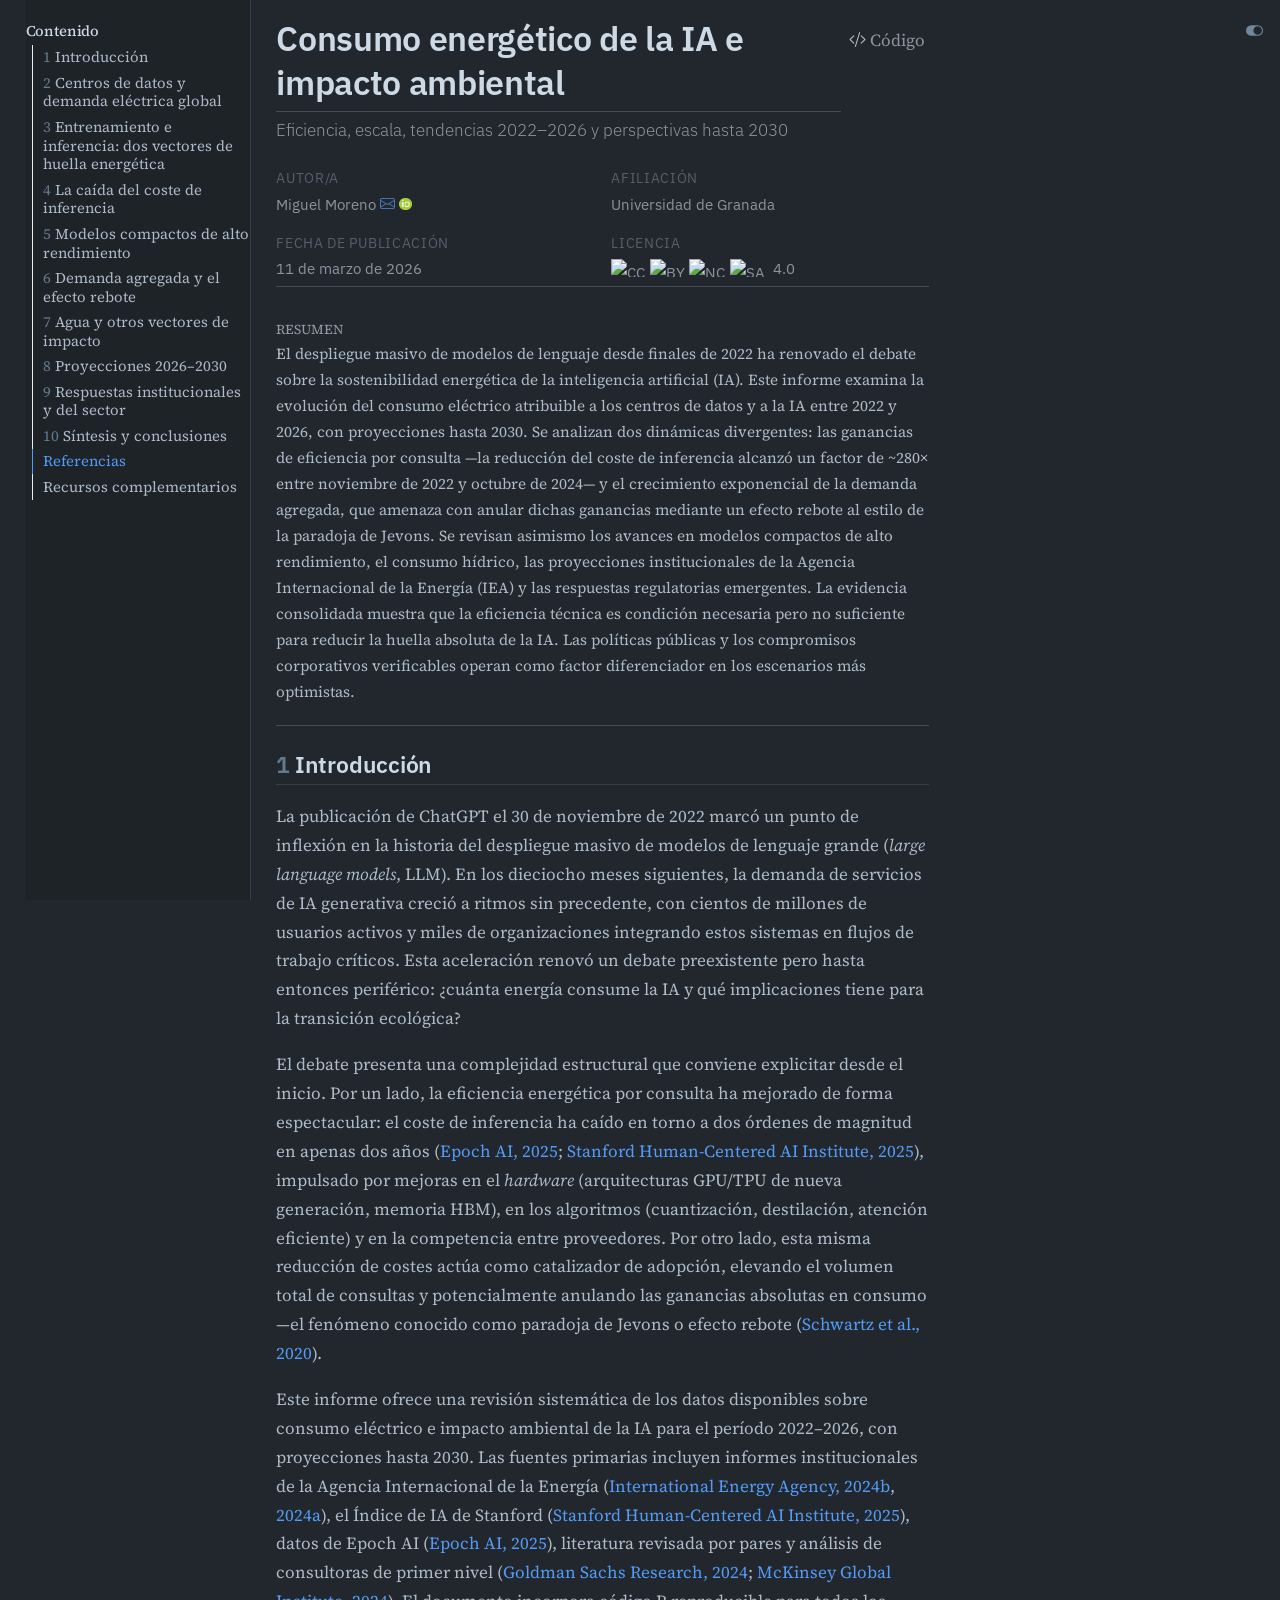
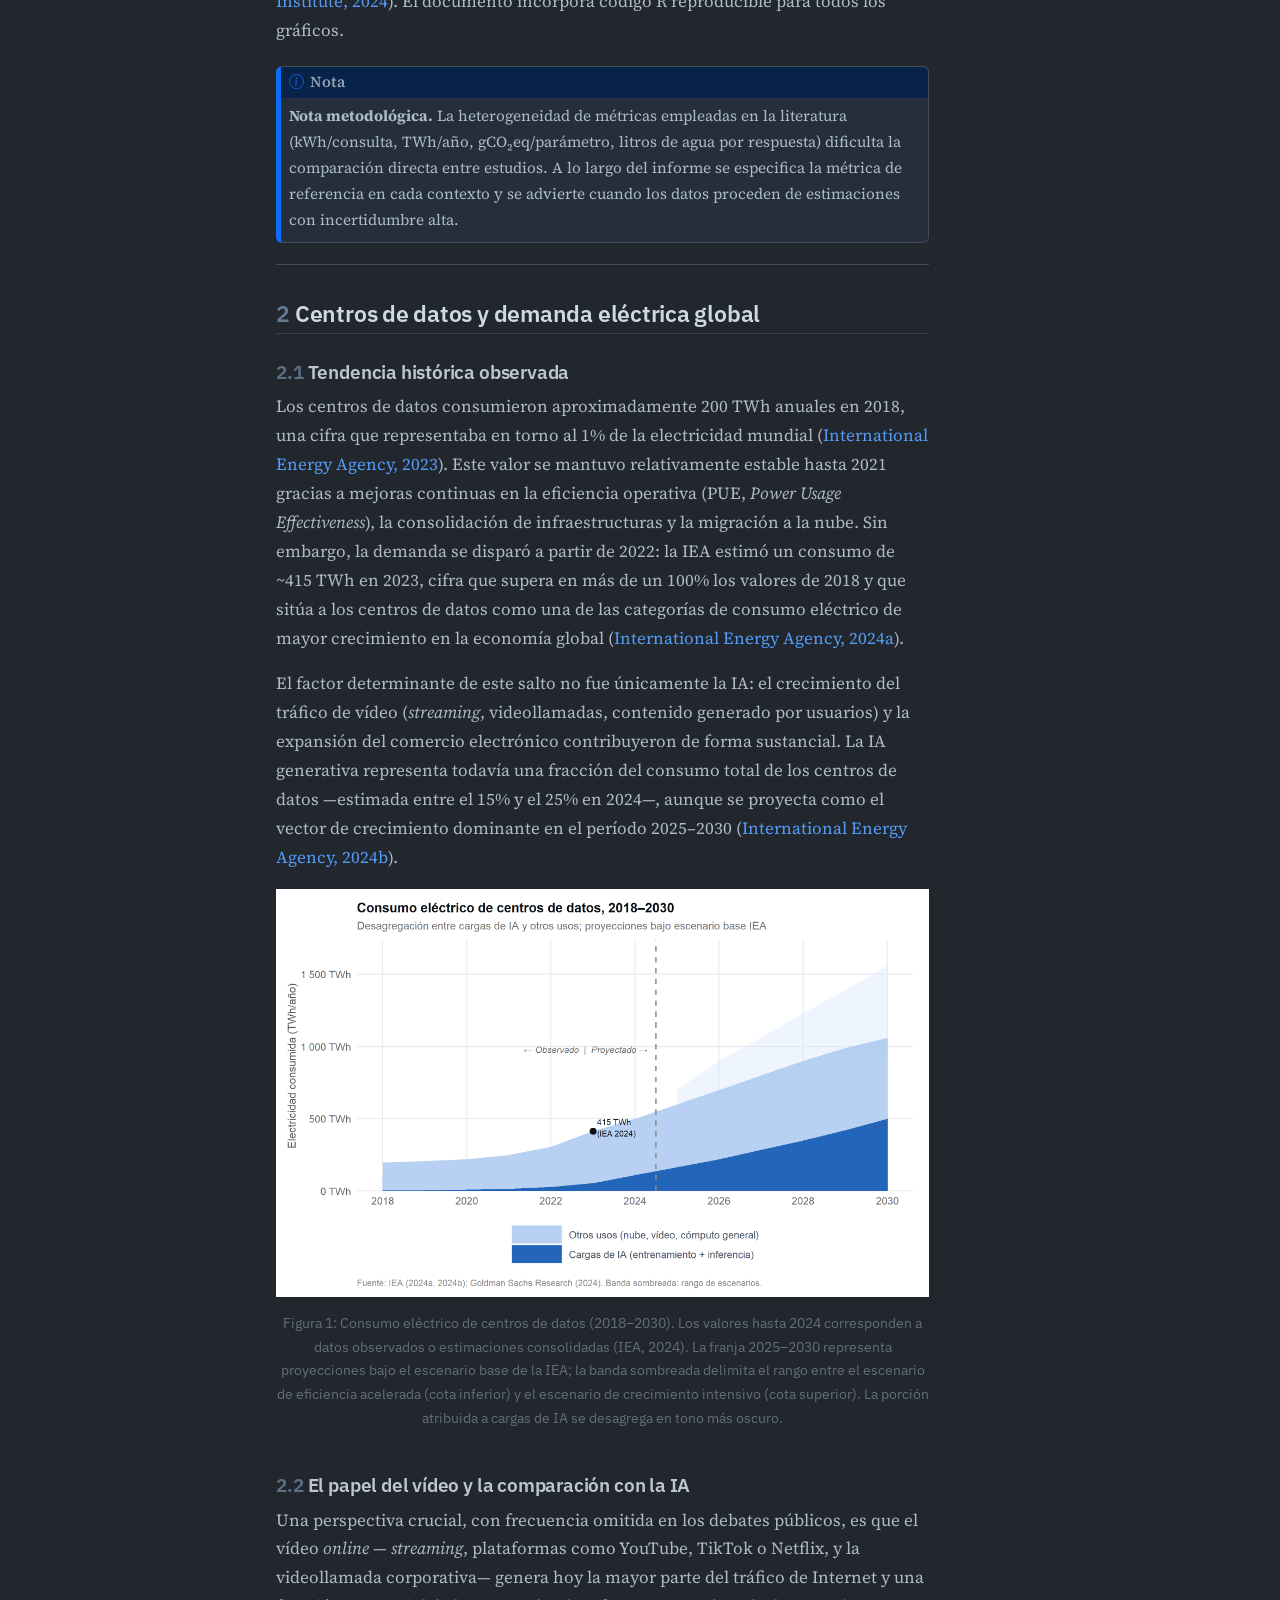
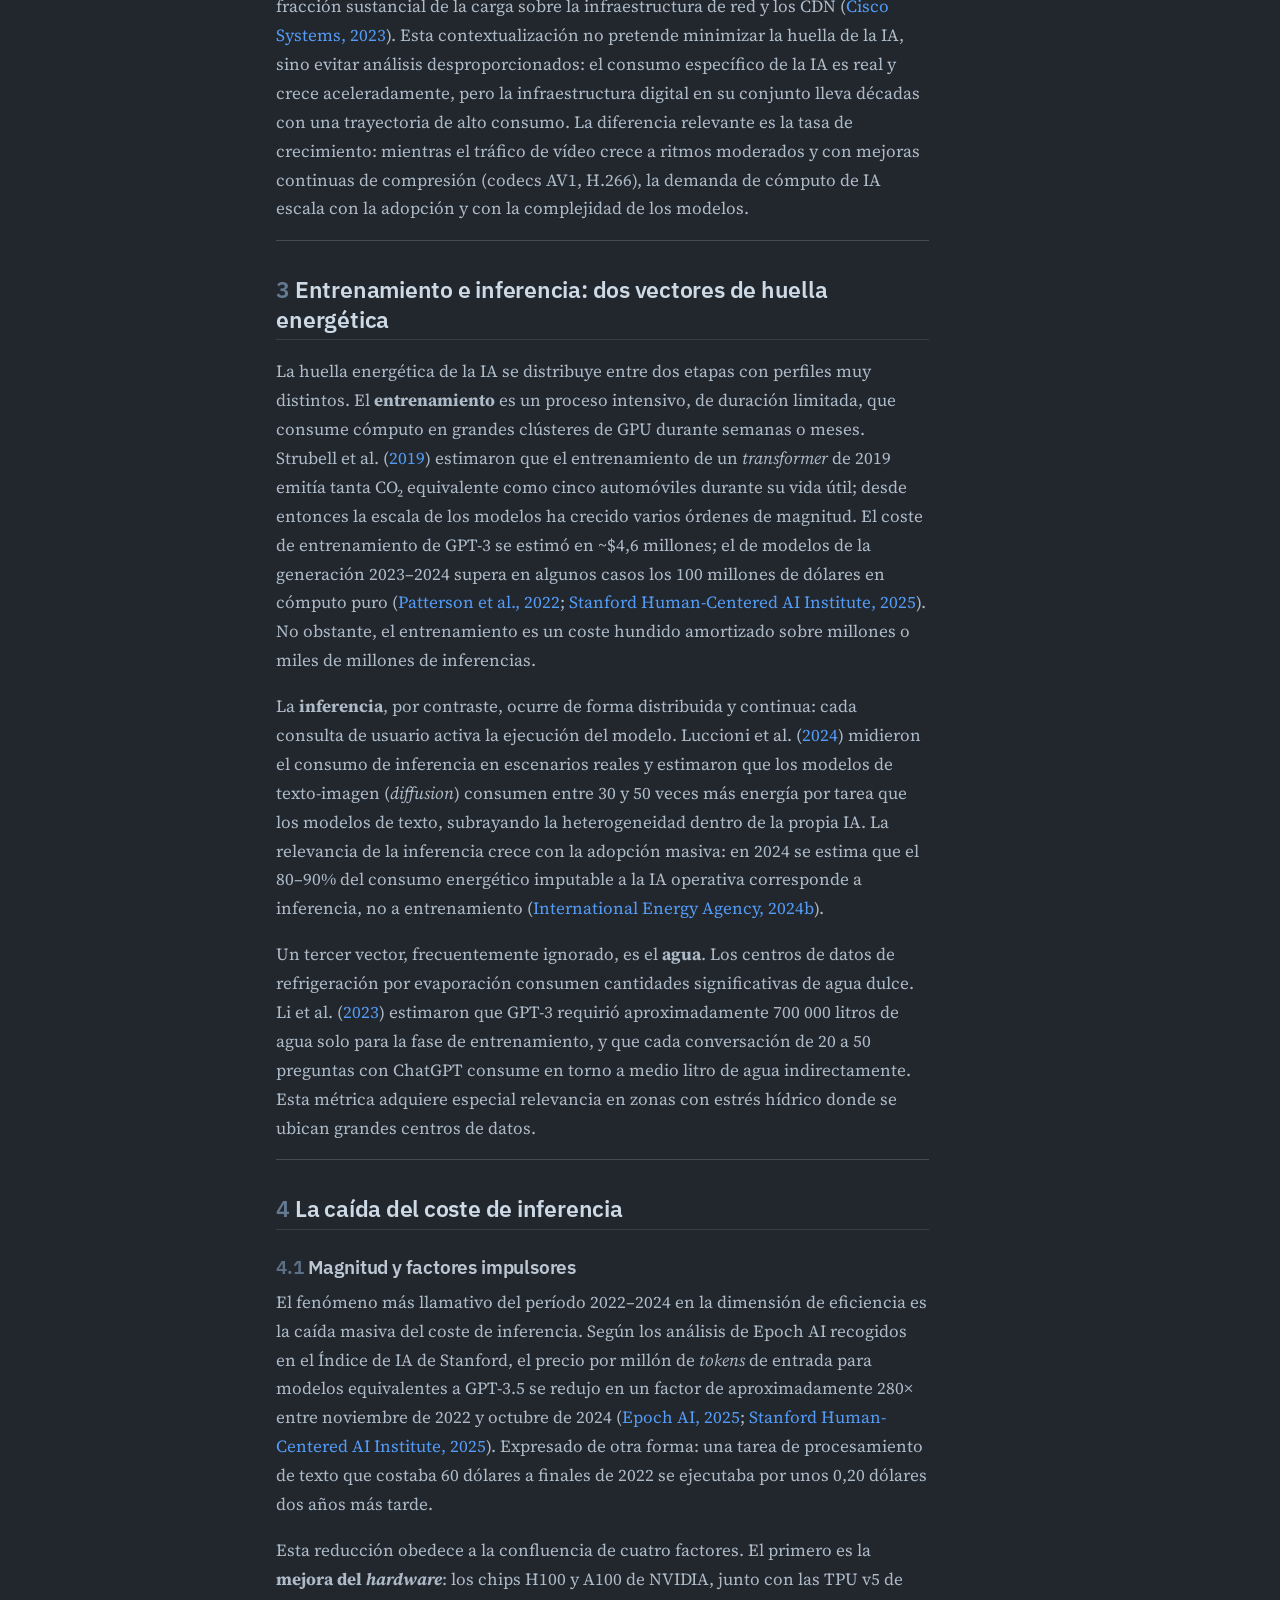
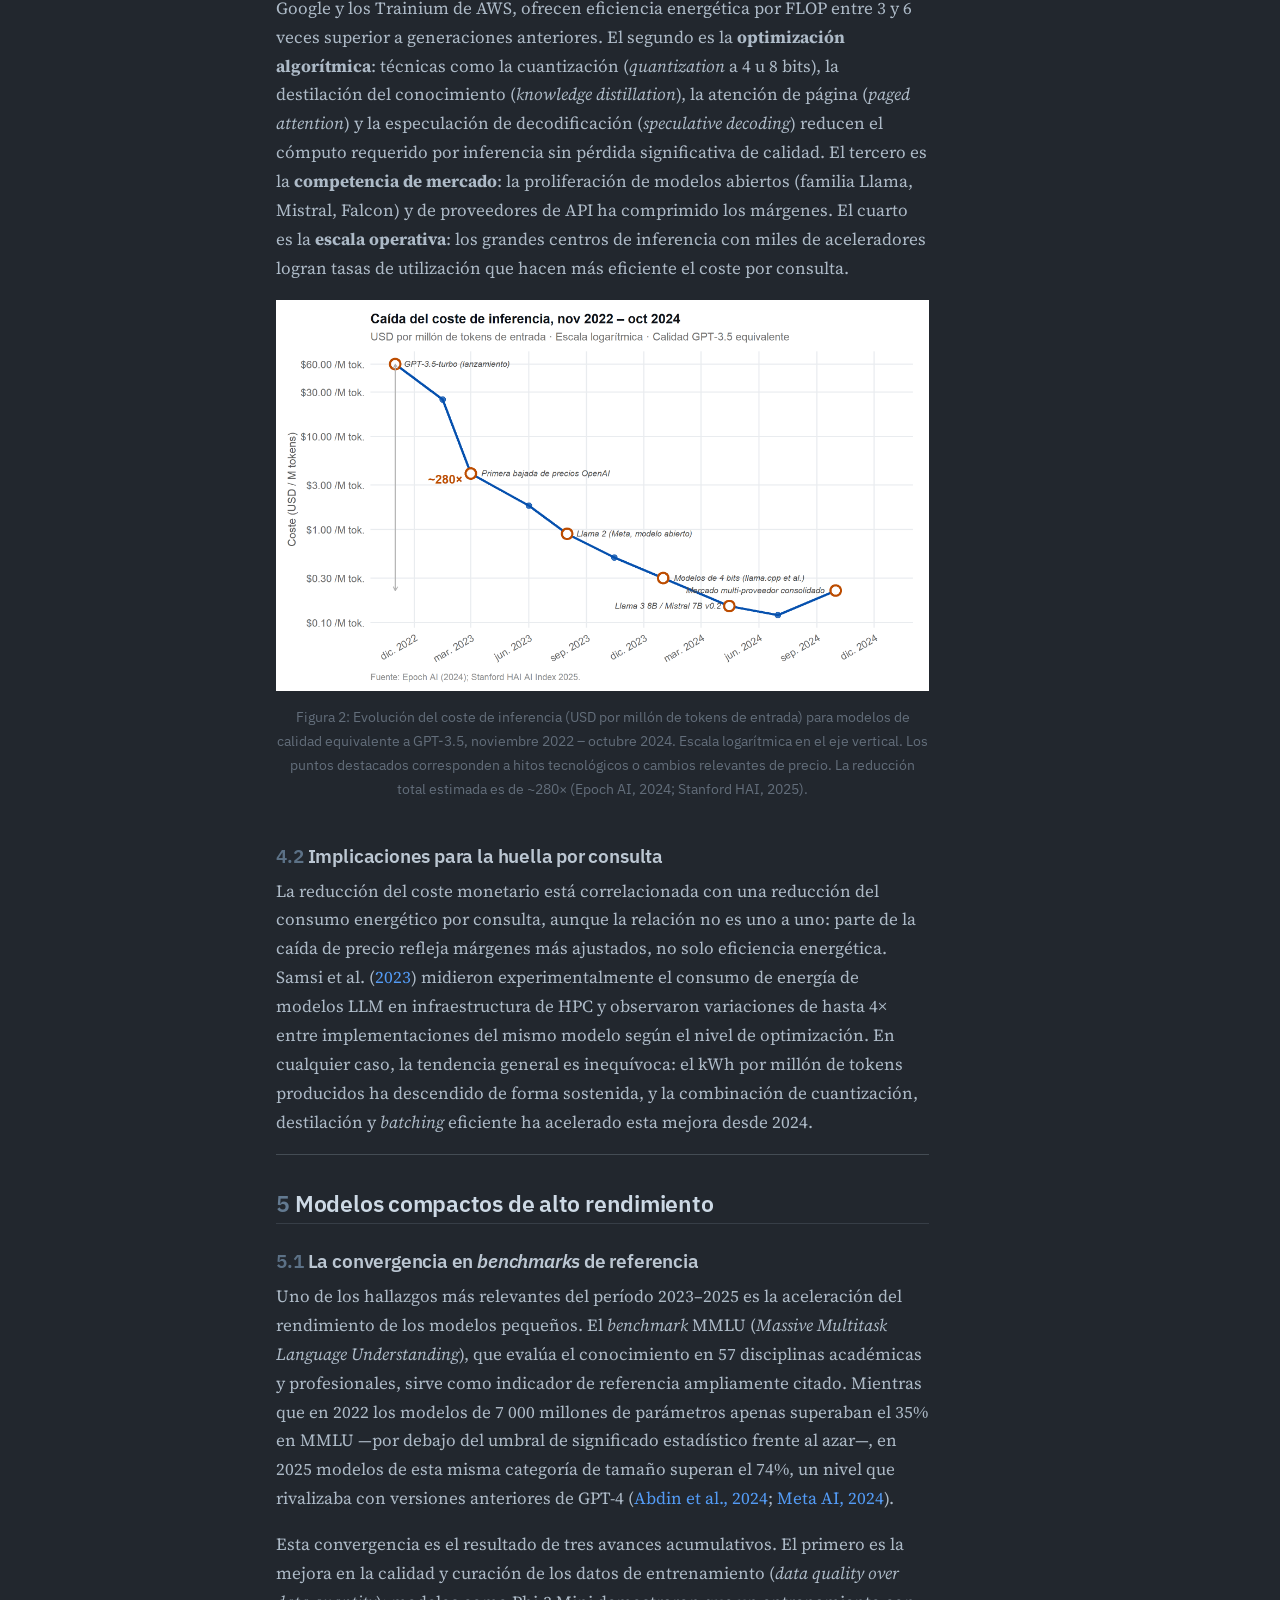
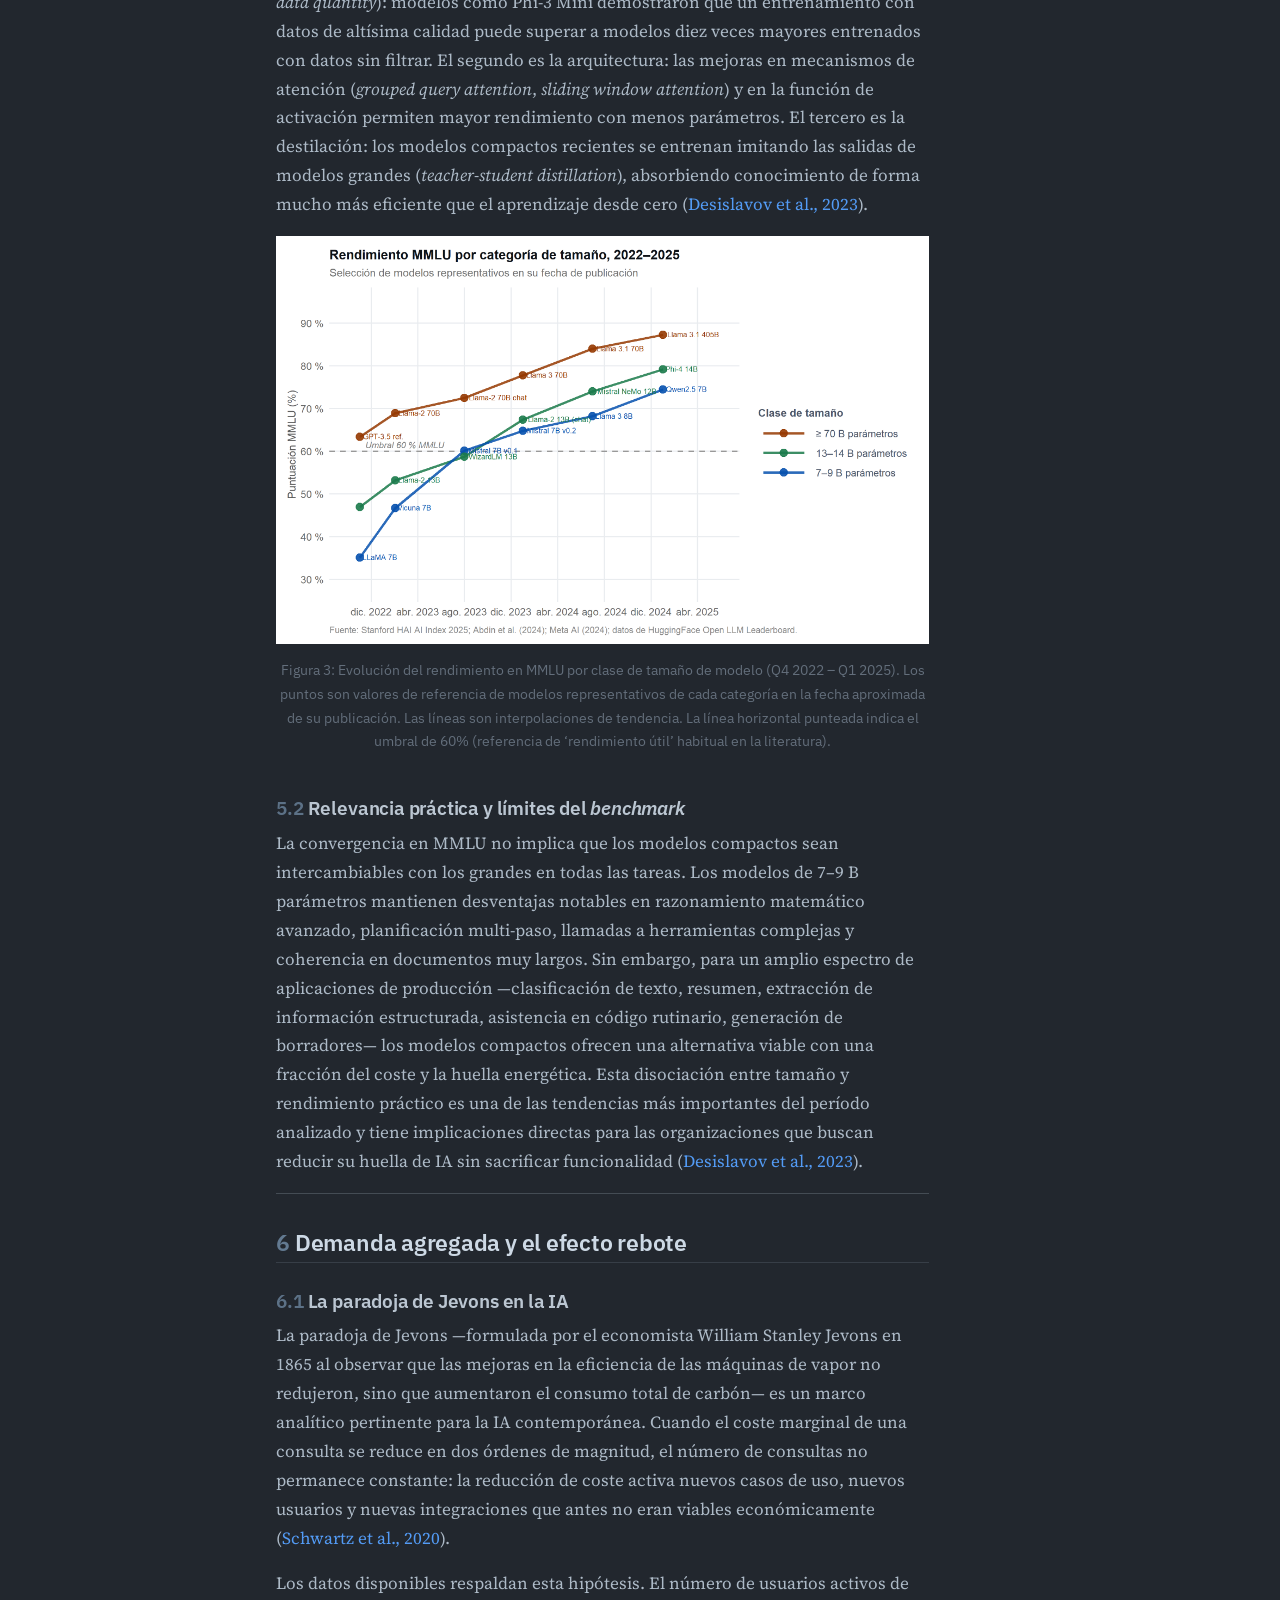
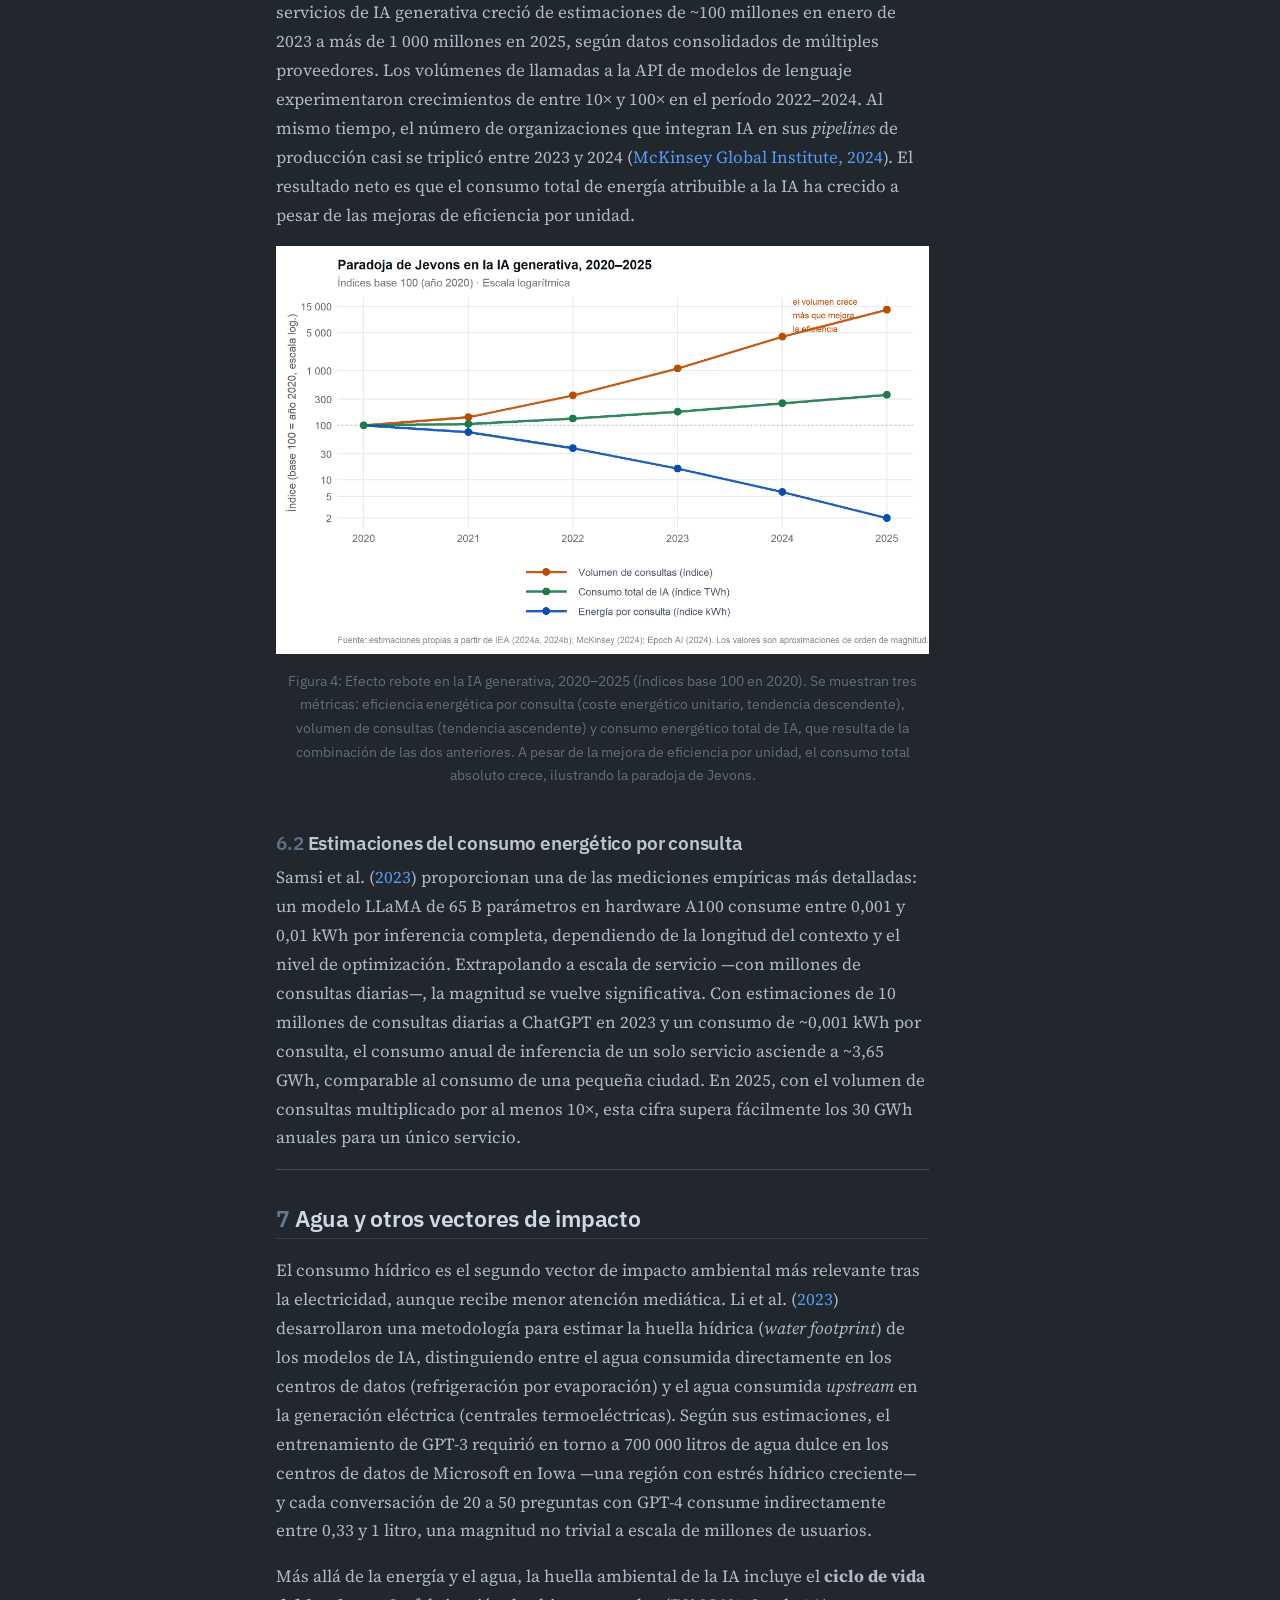
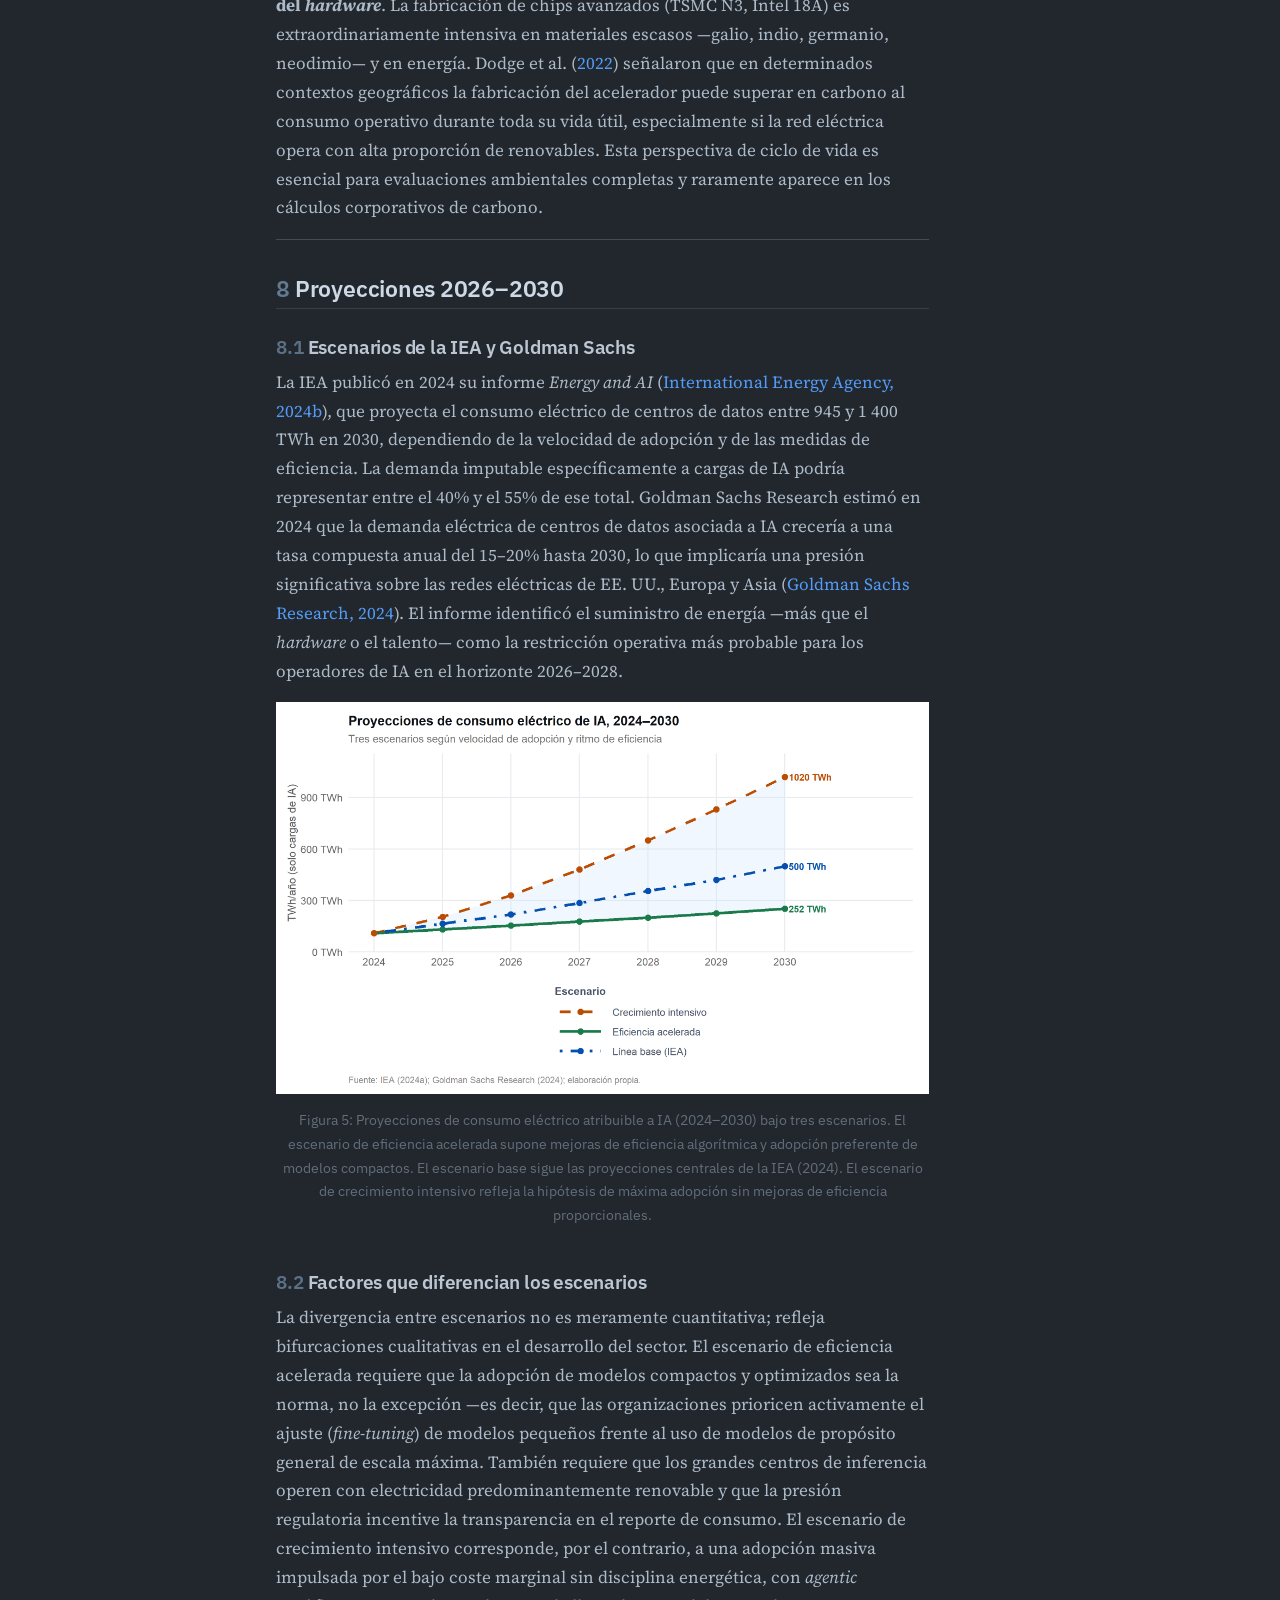
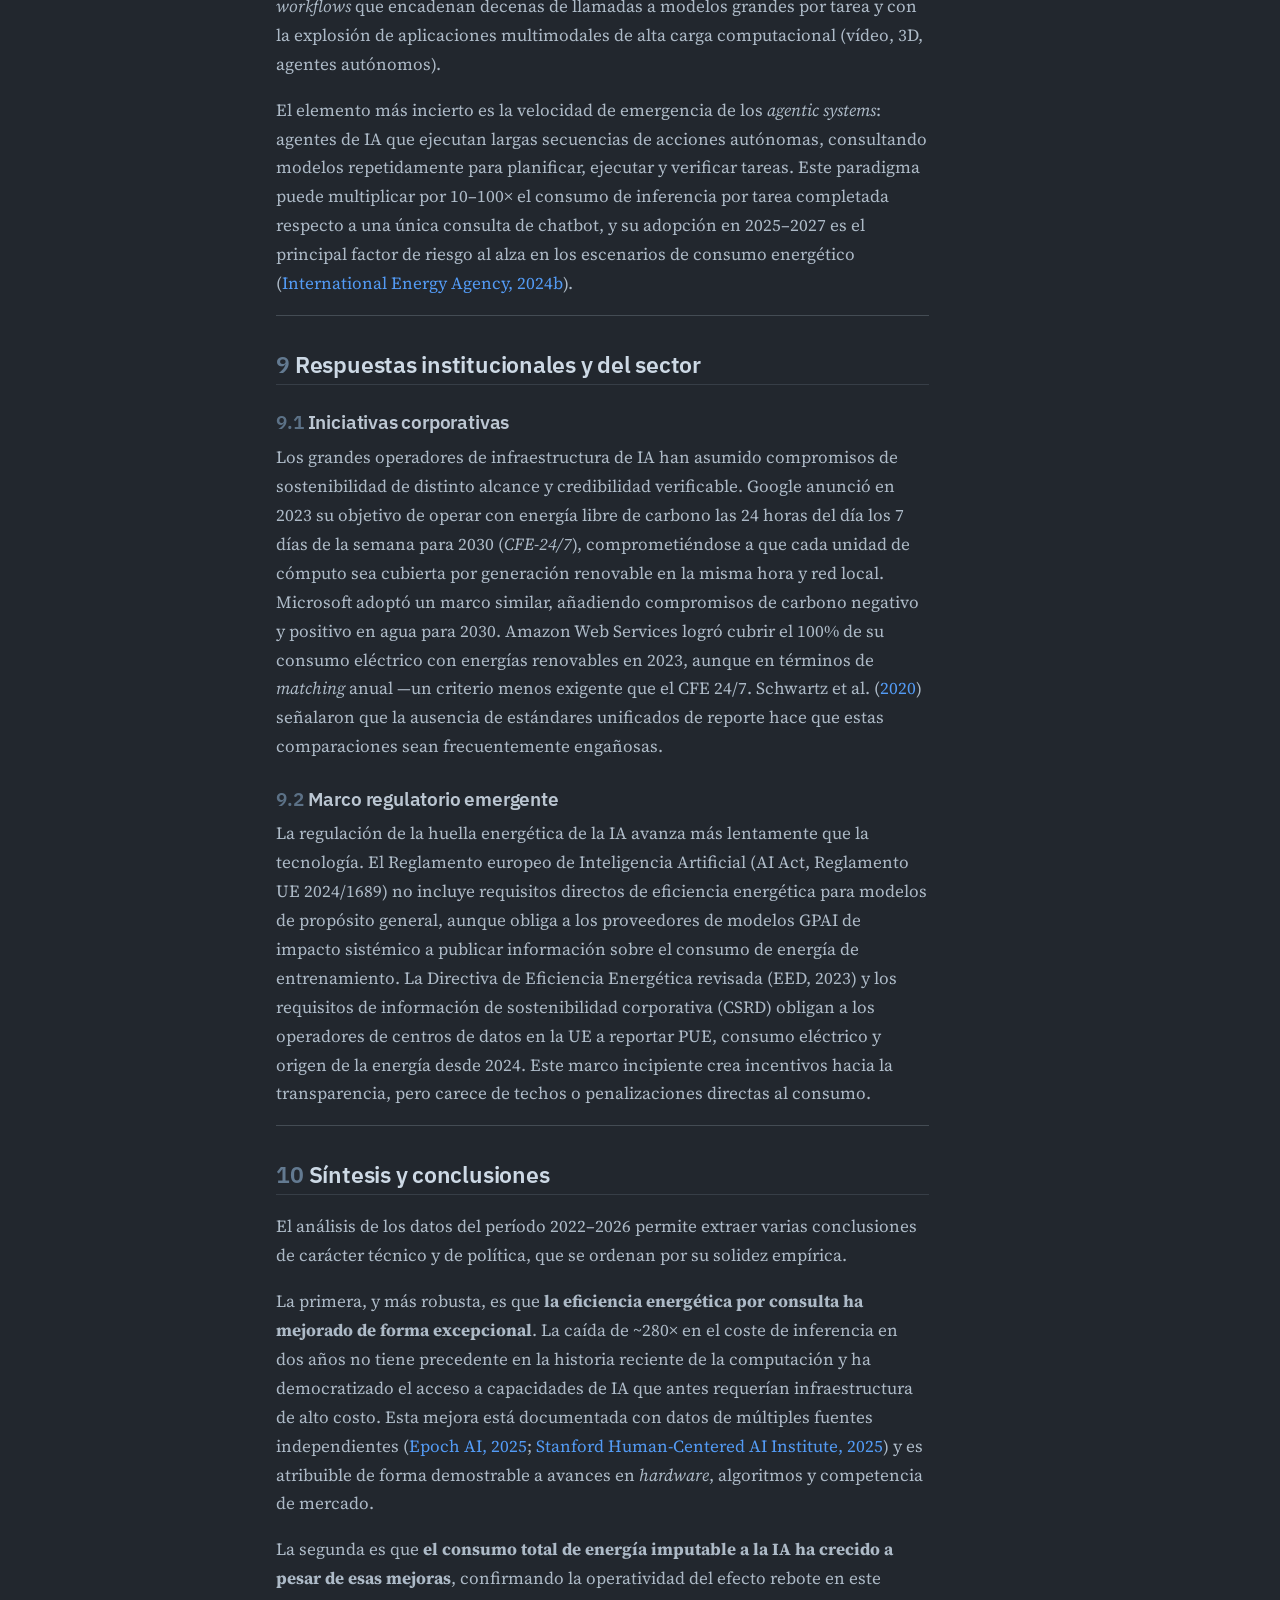
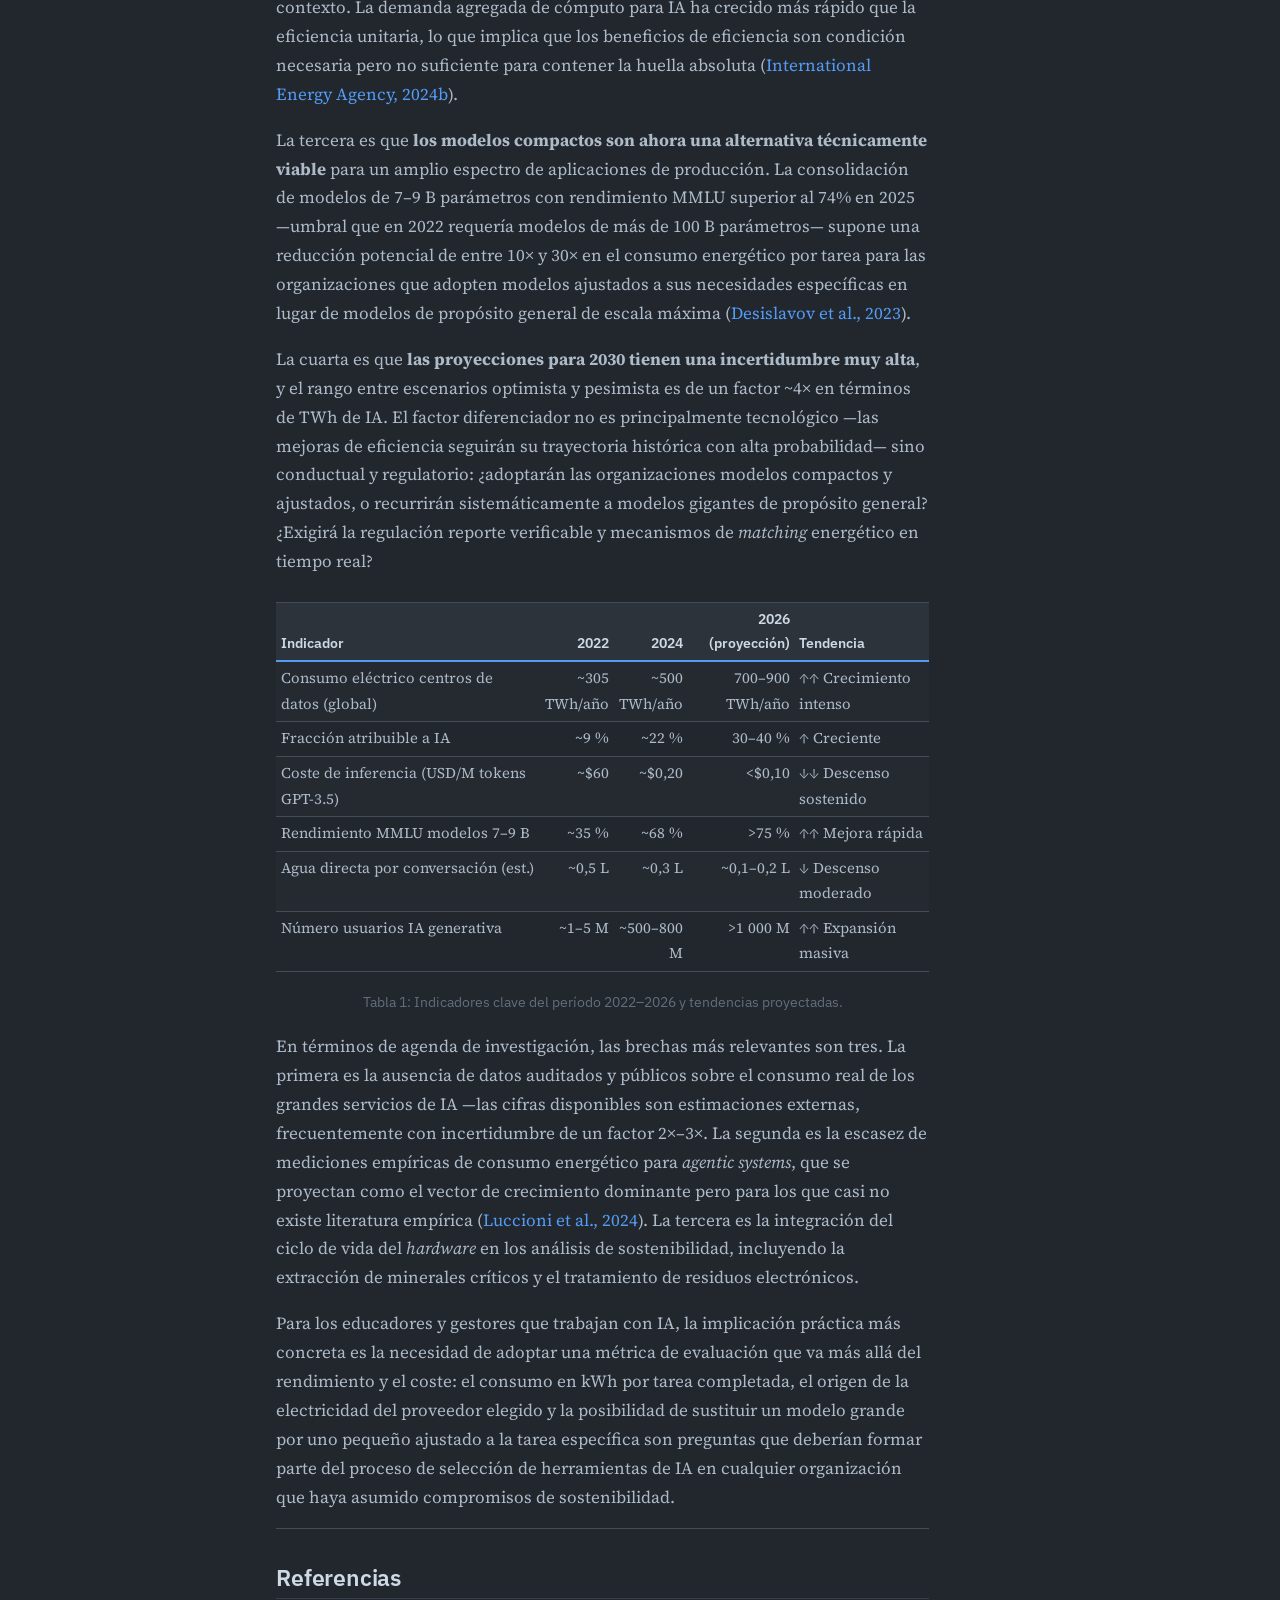
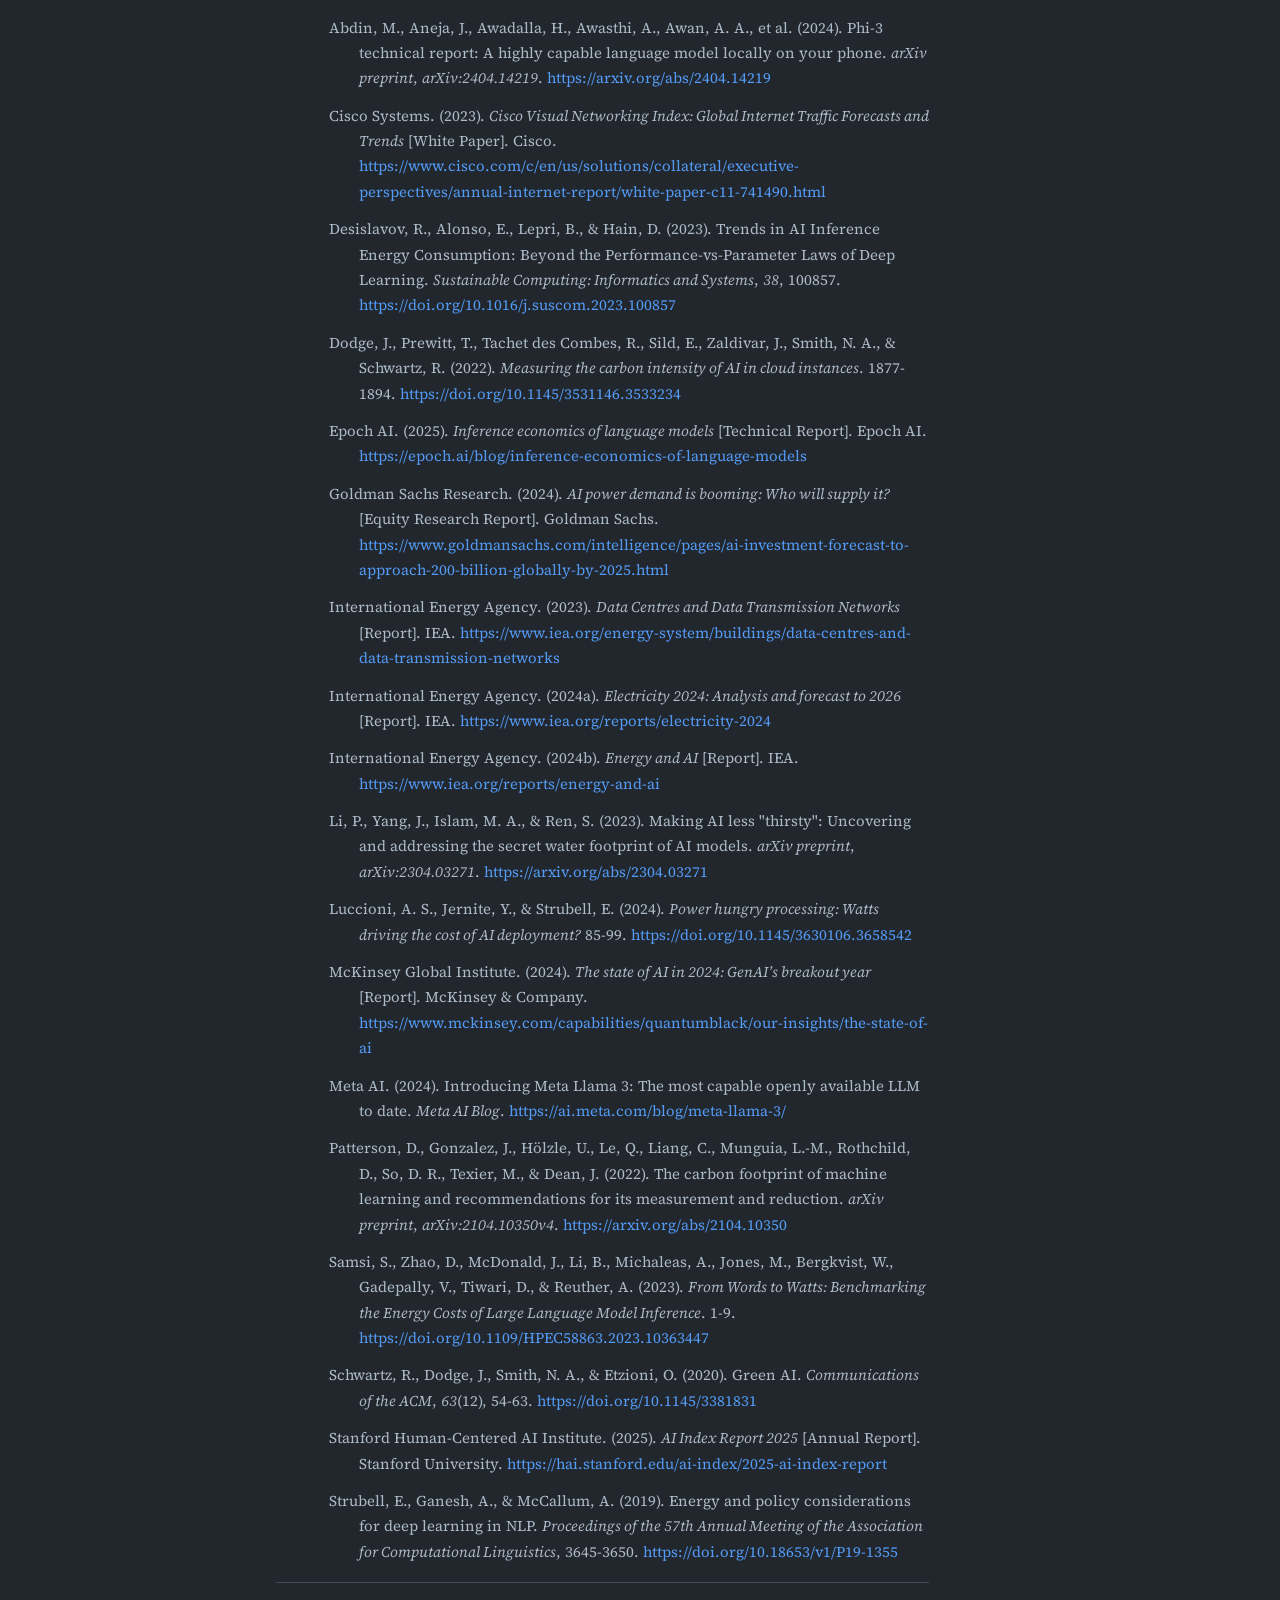
==== commit 8be1f364: "Add files via upload" ====
--- a/index.html
+++ b/index.html
@@ -374,9 +374,8 @@
   <li><a href="#marco-regulatorio-emergente" id="toc-marco-regulatorio-emergente" class="nav-link" data-scroll-target="#marco-regulatorio-emergente"><span class="header-section-number">9.2</span> Marco regulatorio emergente</a></li>
   </ul></li>
   <li><a href="#sec-conclusions" id="toc-sec-conclusions" class="nav-link" data-scroll-target="#sec-conclusions"><span class="header-section-number">10</span> Síntesis y conclusiones</a></li>
+  <li><a href="#referencias" id="toc-referencias" class="nav-link" data-scroll-target="#referencias">Referencias</a></li>
   <li><a href="#recursos-complementarios" id="toc-recursos-complementarios" class="nav-link" data-scroll-target="#recursos-complementarios">Recursos complementarios</a></li>
-  <li><a href="#sobre-autoría-y-metodología" id="toc-sobre-autoría-y-metodología" class="nav-link" data-scroll-target="#sobre-autoría-y-metodología">Sobre autoría y metodología</a></li>
-  <li><a href="#referencias" id="toc-referencias" class="nav-link" data-scroll-target="#referencias">Referencias</a></li>
   </ul>
 </nav>
 </div>
@@ -696,6 +695,66 @@
 <p>Para los educadores y gestores que trabajan con IA, la implicación práctica más concreta es la necesidad de adoptar una métrica de evaluación que va más allá del rendimiento y el coste: el consumo en kWh por tarea completada, el origen de la electricidad del proveedor elegido y la posibilidad de sustituir un modelo grande por uno pequeño ajustado a la tarea específica son preguntas que deberían formar parte del proceso de selección de herramientas de IA en cualquier organización que haya asumido compromisos de sostenibilidad.</p>
 <hr>
 </section>
+<section id="referencias" class="level2 unnumbered">
+<h2 class="unnumbered anchored" data-anchor-id="referencias">Referencias</h2>
+<div id="refs" class="references csl-bib-body hanging-indent" data-entry-spacing="0" data-line-spacing="2" role="list">
+<div id="ref-abdin2024phi3" class="csl-entry" role="listitem">
+Abdin, M., Aneja, J., Awadalla, H., Awasthi, A., Awan, A. A., et&nbsp;al. (2024). Phi-3 technical report: A highly capable language model locally on your phone. <em>arXiv preprint</em>, <em>arXiv:2404.14219</em>. <a href="https://arxiv.org/abs/2404.14219">https://arxiv.org/abs/2404.14219</a>
+</div>
+<div id="ref-cisco2023vni" class="csl-entry" role="listitem">
+Cisco Systems. (2023). <em>Cisco Visual Networking Index: Global Internet Traffic Forecasts and Trends</em> [White Paper]. Cisco. <a href="https://www.cisco.com/c/en/us/solutions/collateral/executive-perspectives/annual-internet-report/white-paper-c11-741490.html">https://www.cisco.com/c/en/us/solutions/collateral/executive-perspectives/annual-internet-report/white-paper-c11-741490.html</a>
+</div>
+<div id="ref-Desislavov2023" class="csl-entry" role="listitem">
+Desislavov, R., Alonso, E., Lepri, B., &amp; Hain, D. (2023). Trends in <span>AI</span> Inference Energy Consumption: Beyond the Performance-vs-Parameter Laws of Deep Learning. <em>Sustainable Computing: Informatics and Systems</em>, <em>38</em>, 100857. <a href="https://doi.org/10.1016/j.suscom.2023.100857">https://doi.org/10.1016/j.suscom.2023.100857</a>
+</div>
+<div id="ref-dodge2022measuring" class="csl-entry" role="listitem">
+Dodge, J., Prewitt, T., Tachet des Combes, R., Sild, E., Zaldivar, J., Smith, N. A., &amp; Schwartz, R. (2022). <em>Measuring the carbon intensity of <span>AI</span> in cloud instances</em>. 1877-1894. <a href="https://doi.org/10.1145/3531146.3533234">https://doi.org/10.1145/3531146.3533234</a>
+</div>
+<div id="ref-epochai2024trends" class="csl-entry" role="listitem">
+Epoch AI. (2025). <em>Inference economics of language models</em> [Technical Report]. Epoch AI. <a href="https://epoch.ai/blog/inference-economics-of-language-models">https://epoch.ai/blog/inference-economics-of-language-models</a>
+</div>
+<div id="ref-goldmansachs2024ai" class="csl-entry" role="listitem">
+Goldman Sachs Research. (2024). <em><span>AI</span> power demand is booming: Who will supply it?</em> [Equity Research Report]. Goldman Sachs. <a href="https://www.goldmansachs.com/intelligence/pages/ai-investment-forecast-to-approach-200-billion-globally-by-2025.html">https://www.goldmansachs.com/intelligence/pages/ai-investment-forecast-to-approach-200-billion-globally-by-2025.html</a>
+</div>
+<div id="ref-iea2023datacentres" class="csl-entry" role="listitem">
+International Energy Agency. (2023). <em>Data Centres and Data Transmission Networks</em> [Report]. IEA. <a href="https://www.iea.org/energy-system/buildings/data-centres-and-data-transmission-networks">https://www.iea.org/energy-system/buildings/data-centres-and-data-transmission-networks</a>
+</div>
+<div id="ref-iea2024electricity" class="csl-entry" role="listitem">
+International Energy Agency. (2024a). <em>Electricity 2024: Analysis and forecast to 2026</em> [Report]. IEA. <a href="https://www.iea.org/reports/electricity-2024">https://www.iea.org/reports/electricity-2024</a>
+</div>
+<div id="ref-iea2024energy_ai" class="csl-entry" role="listitem">
+International Energy Agency. (2024b). <em>Energy and <span>AI</span></em> [Report]. IEA. <a href="https://www.iea.org/reports/energy-and-ai">https://www.iea.org/reports/energy-and-ai</a>
+</div>
+<div id="ref-li2023making" class="csl-entry" role="listitem">
+Li, P., Yang, J., Islam, M. A., &amp; Ren, S. (2023). Making <span>AI</span> less "thirsty": Uncovering and addressing the secret water footprint of <span>AI</span> models. <em>arXiv preprint</em>, <em>arXiv:2304.03271</em>. <a href="https://arxiv.org/abs/2304.03271">https://arxiv.org/abs/2304.03271</a>
+</div>
+<div id="ref-luccioni2024power" class="csl-entry" role="listitem">
+Luccioni, A. S., Jernite, Y., &amp; Strubell, E. (2024). <em>Power hungry processing: Watts driving the cost of <span>AI</span> deployment?</em> 85-99. <a href="https://doi.org/10.1145/3630106.3658542">https://doi.org/10.1145/3630106.3658542</a>
+</div>
+<div id="ref-mckinsey2024ai" class="csl-entry" role="listitem">
+McKinsey Global Institute. (2024). <em>The state of <span>AI</span> in 2024: GenAI’s breakout year</em> [Report]. McKinsey &amp; Company. <a href="https://www.mckinsey.com/capabilities/quantumblack/our-insights/the-state-of-ai">https://www.mckinsey.com/capabilities/quantumblack/our-insights/the-state-of-ai</a>
+</div>
+<div id="ref-meta2024llama3" class="csl-entry" role="listitem">
+Meta AI. (2024). Introducing <span>Meta Llama 3</span>: The most capable openly available <span>LLM</span> to date. <em>Meta AI Blog</em>. <a href="https://ai.meta.com/blog/meta-llama-3/">https://ai.meta.com/blog/meta-llama-3/</a>
+</div>
+<div id="ref-patterson2022carbon" class="csl-entry" role="listitem">
+Patterson, D., Gonzalez, J., Hölzle, U., Le, Q., Liang, C., Munguia, L.-M., Rothchild, D., So, D. R., Texier, M., &amp; Dean, J. (2022). The carbon footprint of machine learning and recommendations for its measurement and reduction. <em>arXiv preprint</em>, <em>arXiv:2104.10350v4</em>. <a href="https://arxiv.org/abs/2104.10350">https://arxiv.org/abs/2104.10350</a>
+</div>
+<div id="ref-samsi2023words" class="csl-entry" role="listitem">
+Samsi, S., Zhao, D., McDonald, J., Li, B., Michaleas, A., Jones, M., Bergkvist, W., Gadepally, V., Tiwari, D., &amp; Reuther, A. (2023). <em>From Words to Watts: Benchmarking the Energy Costs of Large Language Model Inference</em>. 1-9. <a href="https://doi.org/10.1109/HPEC58863.2023.10363447">https://doi.org/10.1109/HPEC58863.2023.10363447</a>
+</div>
+<div id="ref-schwartz2020green" class="csl-entry" role="listitem">
+Schwartz, R., Dodge, J., Smith, N. A., &amp; Etzioni, O. (2020). Green <span>AI</span>. <em>Communications of the ACM</em>, <em>63</em>(12), 54-63. <a href="https://doi.org/10.1145/3381831">https://doi.org/10.1145/3381831</a>
+</div>
+<div id="ref-stanford2025aiindex" class="csl-entry" role="listitem">
+Stanford Human-Centered AI Institute. (2025). <em><span>AI</span> Index Report 2025</em> [Annual Report]. Stanford University. <a href="https://hai.stanford.edu/ai-index/2025-ai-index-report">https://hai.stanford.edu/ai-index/2025-ai-index-report</a>
+</div>
+<div id="ref-strubell2019energy" class="csl-entry" role="listitem">
+Strubell, E., Ganesh, A., &amp; McCallum, A. (2019). Energy and policy considerations for deep learning in <span>NLP</span>. <em>Proceedings of the 57th Annual Meeting of the Association for Computational Linguistics</em>, 3645-3650. <a href="https://doi.org/10.18653/v1/P19-1355">https://doi.org/10.18653/v1/P19-1355</a>
+</div>
+</div>
+<hr>
+</section>
 <section id="recursos-complementarios" class="level2 unnumbered">
 <h2 class="unnumbered anchored" data-anchor-id="recursos-complementarios">Recursos complementarios</h2>
 <p>Los siguientes recursos ofrecen acceso directo a datos primarios y herramientas de cálculo citadas o relevantes para profundizar en los temas tratados:</p>
@@ -709,9 +768,6 @@
 <li><strong>EU AI Act Explorer</strong> — Navegador del Reglamento UE 2024/1689: <a href="https://artificialintelligenceact.eu" class="uri">https://artificialintelligenceact.eu</a></li>
 </ul>
 <hr>
-</section>
-<section id="sobre-autoría-y-metodología" class="level2 unnumbered">
-<h2 class="unnumbered anchored" data-anchor-id="sobre-autoría-y-metodología">Sobre autoría y metodología</h2>
 <div class="callout callout-style-default callout-note callout-titled">
 <div class="callout-header d-flex align-content-center collapsed" data-bs-toggle="collapse" data-bs-target=".callout-2-contents" aria-controls="callout-2" aria-expanded="false" aria-label="Toggle callout">
 <div class="callout-icon-container">
@@ -728,66 +784,6 @@
 <p>Todos los contenidos relevantes —afirmaciones empíricas, interpretaciones, referencias y visualizaciones— han sido revisados y validados por el autor, quien asume la responsabilidad por el contenido del documento. Los datos numéricos empleados en los gráficos son estimaciones reconstruidas a partir de las fuentes citadas; no deben interpretarse como series estadísticas oficiales sin consultar los informes originales referenciados.</p>
 <p>El código fuente del documento (Quarto <code>.qmd</code>, fichero <code>.bib</code> y hojas de estilo <code>.scss</code>) está disponible para su reutilización y adaptación con fines académicos y docentes.</p>
 </div>
-</div>
-</div>
-<hr>
-</section>
-<section id="referencias" class="level2 unnumbered">
-<h2 class="unnumbered anchored" data-anchor-id="referencias">Referencias</h2>
-<div id="refs" class="references csl-bib-body hanging-indent" data-entry-spacing="0" data-line-spacing="2" role="list">
-<div id="ref-abdin2024phi3" class="csl-entry" role="listitem">
-Abdin, M., Aneja, J., Awadalla, H., Awasthi, A., Awan, A. A., et&nbsp;al. (2024). Phi-3 technical report: A highly capable language model locally on your phone. <em>arXiv preprint</em>, <em>arXiv:2404.14219</em>. <a href="https://arxiv.org/abs/2404.14219">https://arxiv.org/abs/2404.14219</a>
-</div>
-<div id="ref-cisco2023vni" class="csl-entry" role="listitem">
-Cisco Systems. (2023). <em>Cisco Visual Networking Index: Global Internet Traffic Forecasts and Trends</em> [White Paper]. Cisco. <a href="https://www.cisco.com/c/en/us/solutions/collateral/executive-perspectives/annual-internet-report/white-paper-c11-741490.html">https://www.cisco.com/c/en/us/solutions/collateral/executive-perspectives/annual-internet-report/white-paper-c11-741490.html</a>
-</div>
-<div id="ref-Desislavov2023" class="csl-entry" role="listitem">
-Desislavov, R., Alonso, E., Lepri, B., &amp; Hain, D. (2023). Trends in <span>AI</span> Inference Energy Consumption: Beyond the Performance-vs-Parameter Laws of Deep Learning. <em>Sustainable Computing: Informatics and Systems</em>, <em>38</em>, 100857. <a href="https://doi.org/10.1016/j.suscom.2023.100857">https://doi.org/10.1016/j.suscom.2023.100857</a>
-</div>
-<div id="ref-dodge2022measuring" class="csl-entry" role="listitem">
-Dodge, J., Prewitt, T., Tachet des Combes, R., Sild, E., Zaldivar, J., Smith, N. A., &amp; Schwartz, R. (2022). <em>Measuring the carbon intensity of <span>AI</span> in cloud instances</em>. 1877-1894. <a href="https://doi.org/10.1145/3531146.3533234">https://doi.org/10.1145/3531146.3533234</a>
-</div>
-<div id="ref-epochai2024trends" class="csl-entry" role="listitem">
-Epoch AI. (2025). <em>Inference economics of language models</em> [Technical Report]. Epoch AI. <a href="https://epoch.ai/blog/inference-economics-of-language-models">https://epoch.ai/blog/inference-economics-of-language-models</a>
-</div>
-<div id="ref-goldmansachs2024ai" class="csl-entry" role="listitem">
-Goldman Sachs Research. (2024). <em><span>AI</span> power demand is booming: Who will supply it?</em> [Equity Research Report]. Goldman Sachs. <a href="https://www.goldmansachs.com/intelligence/pages/ai-investment-forecast-to-approach-200-billion-globally-by-2025.html">https://www.goldmansachs.com/intelligence/pages/ai-investment-forecast-to-approach-200-billion-globally-by-2025.html</a>
-</div>
-<div id="ref-iea2023datacentres" class="csl-entry" role="listitem">
-International Energy Agency. (2023). <em>Data Centres and Data Transmission Networks</em> [Report]. IEA. <a href="https://www.iea.org/energy-system/buildings/data-centres-and-data-transmission-networks">https://www.iea.org/energy-system/buildings/data-centres-and-data-transmission-networks</a>
-</div>
-<div id="ref-iea2024electricity" class="csl-entry" role="listitem">
-International Energy Agency. (2024a). <em>Electricity 2024: Analysis and forecast to 2026</em> [Report]. IEA. <a href="https://www.iea.org/reports/electricity-2024">https://www.iea.org/reports/electricity-2024</a>
-</div>
-<div id="ref-iea2024energy_ai" class="csl-entry" role="listitem">
-International Energy Agency. (2024b). <em>Energy and <span>AI</span></em> [Report]. IEA. <a href="https://www.iea.org/reports/energy-and-ai">https://www.iea.org/reports/energy-and-ai</a>
-</div>
-<div id="ref-li2023making" class="csl-entry" role="listitem">
-Li, P., Yang, J., Islam, M. A., &amp; Ren, S. (2023). Making <span>AI</span> less "thirsty": Uncovering and addressing the secret water footprint of <span>AI</span> models. <em>arXiv preprint</em>, <em>arXiv:2304.03271</em>. <a href="https://arxiv.org/abs/2304.03271">https://arxiv.org/abs/2304.03271</a>
-</div>
-<div id="ref-luccioni2024power" class="csl-entry" role="listitem">
-Luccioni, A. S., Jernite, Y., &amp; Strubell, E. (2024). <em>Power hungry processing: Watts driving the cost of <span>AI</span> deployment?</em> 85-99. <a href="https://doi.org/10.1145/3630106.3658542">https://doi.org/10.1145/3630106.3658542</a>
-</div>
-<div id="ref-mckinsey2024ai" class="csl-entry" role="listitem">
-McKinsey Global Institute. (2024). <em>The state of <span>AI</span> in 2024: GenAI’s breakout year</em> [Report]. McKinsey &amp; Company. <a href="https://www.mckinsey.com/capabilities/quantumblack/our-insights/the-state-of-ai">https://www.mckinsey.com/capabilities/quantumblack/our-insights/the-state-of-ai</a>
-</div>
-<div id="ref-meta2024llama3" class="csl-entry" role="listitem">
-Meta AI. (2024). Introducing <span>Meta Llama 3</span>: The most capable openly available <span>LLM</span> to date. <em>Meta AI Blog</em>. <a href="https://ai.meta.com/blog/meta-llama-3/">https://ai.meta.com/blog/meta-llama-3/</a>
-</div>
-<div id="ref-patterson2022carbon" class="csl-entry" role="listitem">
-Patterson, D., Gonzalez, J., Hölzle, U., Le, Q., Liang, C., Munguia, L.-M., Rothchild, D., So, D. R., Texier, M., &amp; Dean, J. (2022). The carbon footprint of machine learning and recommendations for its measurement and reduction. <em>arXiv preprint</em>, <em>arXiv:2104.10350v4</em>. <a href="https://arxiv.org/abs/2104.10350">https://arxiv.org/abs/2104.10350</a>
-</div>
-<div id="ref-samsi2023words" class="csl-entry" role="listitem">
-Samsi, S., Zhao, D., McDonald, J., Li, B., Michaleas, A., Jones, M., Bergkvist, W., Gadepally, V., Tiwari, D., &amp; Reuther, A. (2023). <em>From Words to Watts: Benchmarking the Energy Costs of Large Language Model Inference</em>. 1-9. <a href="https://doi.org/10.1109/HPEC58863.2023.10363447">https://doi.org/10.1109/HPEC58863.2023.10363447</a>
-</div>
-<div id="ref-schwartz2020green" class="csl-entry" role="listitem">
-Schwartz, R., Dodge, J., Smith, N. A., &amp; Etzioni, O. (2020). Green <span>AI</span>. <em>Communications of the ACM</em>, <em>63</em>(12), 54-63. <a href="https://doi.org/10.1145/3381831">https://doi.org/10.1145/3381831</a>
-</div>
-<div id="ref-stanford2025aiindex" class="csl-entry" role="listitem">
-Stanford Human-Centered AI Institute. (2025). <em><span>AI</span> Index Report 2025</em> [Annual Report]. Stanford University. <a href="https://hai.stanford.edu/ai-index/2025-ai-index-report">https://hai.stanford.edu/ai-index/2025-ai-index-report</a>
-</div>
-<div id="ref-strubell2019energy" class="csl-entry" role="listitem">
-Strubell, E., Ganesh, A., &amp; McCallum, A. (2019). Energy and policy considerations for deep learning in <span>NLP</span>. <em>Proceedings of the 57th Annual Meeting of the Association for Computational Linguistics</em>, 3645-3650. <a href="https://doi.org/10.18653/v1/P19-1355">https://doi.org/10.18653/v1/P19-1355</a>
 </div>
 </div>
 <!-- -->
@@ -2137,45 +2133,43 @@
 <span id="cb1-889"><a href="#cb1-889" aria-hidden="true" tabindex="-1"></a></span>
 <span id="cb1-890"><a href="#cb1-890" aria-hidden="true" tabindex="-1"></a>---</span>
 <span id="cb1-891"><a href="#cb1-891" aria-hidden="true" tabindex="-1"></a></span>
-<span id="cb1-892"><a href="#cb1-892" aria-hidden="true" tabindex="-1"></a><span class="fu">## Recursos complementarios {.unnumbered}</span></span>
+<span id="cb1-892"><a href="#cb1-892" aria-hidden="true" tabindex="-1"></a><span class="fu">## Referencias {.unnumbered}</span></span>
 <span id="cb1-893"><a href="#cb1-893" aria-hidden="true" tabindex="-1"></a></span>
-<span id="cb1-894"><a href="#cb1-894" aria-hidden="true" tabindex="-1"></a>Los siguientes recursos ofrecen acceso directo a datos primarios y herramientas de cálculo citadas </span>
-<span id="cb1-895"><a href="#cb1-895" aria-hidden="true" tabindex="-1"></a>o relevantes para profundizar en los temas tratados:</span>
+<span id="cb1-894"><a href="#cb1-894" aria-hidden="true" tabindex="-1"></a>::: {#refs}</span>
+<span id="cb1-895"><a href="#cb1-895" aria-hidden="true" tabindex="-1"></a>:::</span>
 <span id="cb1-896"><a href="#cb1-896" aria-hidden="true" tabindex="-1"></a></span>
-<span id="cb1-897"><a href="#cb1-897" aria-hidden="true" tabindex="-1"></a><span class="ss">- </span>**IEA Data &amp; Statistics** — Datos de electricidad y centros de datos: <span class="ot">&lt;https://www.iea.org/data-and-statistics&gt;</span></span>
-<span id="cb1-898"><a href="#cb1-898" aria-hidden="true" tabindex="-1"></a><span class="ss">- </span>**Stanford AI Index 2025** — Informe anual de referencia: <span class="ot">&lt;https://hai.stanford.edu/ai-index/2025-ai-index-report&gt;</span></span>
-<span id="cb1-899"><a href="#cb1-899" aria-hidden="true" tabindex="-1"></a><span class="ss">- </span>**Epoch AI** — Base de datos de cómputo y eficiencia de modelos: <span class="ot">&lt;https://epochai.org&gt;</span></span>
-<span id="cb1-900"><a href="#cb1-900" aria-hidden="true" tabindex="-1"></a><span class="ss">- </span>**ML CO₂ Impact Calculator** (Lottick et al. / Lacoste et al.) — Estimación de huella de entrenamiento: <span class="ot">&lt;https://mlco2.github.io/impact/&gt;</span></span>
-<span id="cb1-901"><a href="#cb1-901" aria-hidden="true" tabindex="-1"></a><span class="ss">- </span>**Open LLM Leaderboard** (Hugging Face) — Benchmarks actualizados de modelos abiertos: <span class="ot">&lt;https://huggingface.co/spaces/open-llm-leaderboard/open_llm_leaderboard&gt;</span></span>
-<span id="cb1-902"><a href="#cb1-902" aria-hidden="true" tabindex="-1"></a><span class="ss">- </span>**Green Software Foundation** — Estándares y herramientas para software sostenible: <span class="ot">&lt;https://greensoftware.foundation&gt;</span></span>
-<span id="cb1-903"><a href="#cb1-903" aria-hidden="true" tabindex="-1"></a><span class="ss">- </span>**EU AI Act Explorer** — Navegador del Reglamento UE 2024/1689: <span class="ot">&lt;https://artificialintelligenceact.eu&gt;</span></span>
-<span id="cb1-904"><a href="#cb1-904" aria-hidden="true" tabindex="-1"></a></span>
-<span id="cb1-905"><a href="#cb1-905" aria-hidden="true" tabindex="-1"></a>---</span>
-<span id="cb1-906"><a href="#cb1-906" aria-hidden="true" tabindex="-1"></a></span>
-<span id="cb1-907"><a href="#cb1-907" aria-hidden="true" tabindex="-1"></a><span class="fu">## Sobre autoría y metodología {.unnumbered}</span></span>
-<span id="cb1-908"><a href="#cb1-908" aria-hidden="true" tabindex="-1"></a></span>
-<span id="cb1-909"><a href="#cb1-909" aria-hidden="true" tabindex="-1"></a>::: {.callout-note icon="true" collapse="true"}</span>
-<span id="cb1-910"><a href="#cb1-910" aria-hidden="true" tabindex="-1"></a><span class="fu">### Naturaleza del documento y asistencia computacional</span></span>
+<span id="cb1-897"><a href="#cb1-897" aria-hidden="true" tabindex="-1"></a>---</span>
+<span id="cb1-898"><a href="#cb1-898" aria-hidden="true" tabindex="-1"></a></span>
+<span id="cb1-899"><a href="#cb1-899" aria-hidden="true" tabindex="-1"></a><span class="fu">## Recursos complementarios {.unnumbered}</span></span>
+<span id="cb1-900"><a href="#cb1-900" aria-hidden="true" tabindex="-1"></a></span>
+<span id="cb1-901"><a href="#cb1-901" aria-hidden="true" tabindex="-1"></a>Los siguientes recursos ofrecen acceso directo a datos primarios y herramientas de cálculo citadas </span>
+<span id="cb1-902"><a href="#cb1-902" aria-hidden="true" tabindex="-1"></a>o relevantes para profundizar en los temas tratados:</span>
+<span id="cb1-903"><a href="#cb1-903" aria-hidden="true" tabindex="-1"></a></span>
+<span id="cb1-904"><a href="#cb1-904" aria-hidden="true" tabindex="-1"></a><span class="ss">- </span>**IEA Data &amp; Statistics** — Datos de electricidad y centros de datos: <span class="ot">&lt;https://www.iea.org/data-and-statistics&gt;</span></span>
+<span id="cb1-905"><a href="#cb1-905" aria-hidden="true" tabindex="-1"></a><span class="ss">- </span>**Stanford AI Index 2025** — Informe anual de referencia: <span class="ot">&lt;https://hai.stanford.edu/ai-index/2025-ai-index-report&gt;</span></span>
+<span id="cb1-906"><a href="#cb1-906" aria-hidden="true" tabindex="-1"></a><span class="ss">- </span>**Epoch AI** — Base de datos de cómputo y eficiencia de modelos: <span class="ot">&lt;https://epochai.org&gt;</span></span>
+<span id="cb1-907"><a href="#cb1-907" aria-hidden="true" tabindex="-1"></a><span class="ss">- </span>**ML CO₂ Impact Calculator** (Lottick et al. / Lacoste et al.) — Estimación de huella de entrenamiento: <span class="ot">&lt;https://mlco2.github.io/impact/&gt;</span></span>
+<span id="cb1-908"><a href="#cb1-908" aria-hidden="true" tabindex="-1"></a><span class="ss">- </span>**Open LLM Leaderboard** (Hugging Face) — Benchmarks actualizados de modelos abiertos: <span class="ot">&lt;https://huggingface.co/spaces/open-llm-leaderboard/open_llm_leaderboard&gt;</span></span>
+<span id="cb1-909"><a href="#cb1-909" aria-hidden="true" tabindex="-1"></a><span class="ss">- </span>**Green Software Foundation** — Estándares y herramientas para software sostenible: <span class="ot">&lt;https://greensoftware.foundation&gt;</span></span>
+<span id="cb1-910"><a href="#cb1-910" aria-hidden="true" tabindex="-1"></a><span class="ss">- </span>**EU AI Act Explorer** — Navegador del Reglamento UE 2024/1689: <span class="ot">&lt;https://artificialintelligenceact.eu&gt;</span></span>
 <span id="cb1-911"><a href="#cb1-911" aria-hidden="true" tabindex="-1"></a></span>
-<span id="cb1-912"><a href="#cb1-912" aria-hidden="true" tabindex="-1"></a>Este informe es un documento técnico de síntesis elaborado a partir de fuentes primarias y literatura</span>
-<span id="cb1-913"><a href="#cb1-913" aria-hidden="true" tabindex="-1"></a>revisada por pares. El proceso de trabajo combinó la revisión y selección de evidencia por parte del</span>
-<span id="cb1-914"><a href="#cb1-914" aria-hidden="true" tabindex="-1"></a>autor con asistencia de Claude (Anthropic, modelo Sonnet), empleado como agente colaborador científico</span>
-<span id="cb1-915"><a href="#cb1-915" aria-hidden="true" tabindex="-1"></a>en las siguientes tareas: estructuración del argumento y borradores de texto, generación</span>
-<span id="cb1-916"><a href="#cb1-916" aria-hidden="true" tabindex="-1"></a>del código R reproducible para las visualizaciones, codificación de las entradas bibliográficas en</span>
-<span id="cb1-917"><a href="#cb1-917" aria-hidden="true" tabindex="-1"></a>formato BibTeX y diseño de los temas de estilo SCSS.</span>
-<span id="cb1-918"><a href="#cb1-918" aria-hidden="true" tabindex="-1"></a></span>
-<span id="cb1-919"><a href="#cb1-919" aria-hidden="true" tabindex="-1"></a>Todos los contenidos relevantes —afirmaciones empíricas, interpretaciones, referencias y visualizaciones— han sido revisados y validados por el autor, quien asume la responsabilidad por el contenido del documento. Los datos numéricos empleados en los gráficos son estimaciones reconstruidas a partir de las fuentes citadas; no deben interpretarse como series estadísticas oficiales sin consultar los informes originales referenciados.</span>
-<span id="cb1-920"><a href="#cb1-920" aria-hidden="true" tabindex="-1"></a></span>
-<span id="cb1-921"><a href="#cb1-921" aria-hidden="true" tabindex="-1"></a>El código fuente del documento (Quarto <span class="in">`.qmd`</span>, fichero <span class="in">`.bib`</span> y hojas de estilo <span class="in">`.scss`</span>) está disponible</span>
-<span id="cb1-922"><a href="#cb1-922" aria-hidden="true" tabindex="-1"></a>para su reutilización y adaptación con fines académicos y docentes.</span>
-<span id="cb1-923"><a href="#cb1-923" aria-hidden="true" tabindex="-1"></a>:::</span>
-<span id="cb1-924"><a href="#cb1-924" aria-hidden="true" tabindex="-1"></a></span>
-<span id="cb1-925"><a href="#cb1-925" aria-hidden="true" tabindex="-1"></a>---</span>
-<span id="cb1-926"><a href="#cb1-926" aria-hidden="true" tabindex="-1"></a></span>
-<span id="cb1-927"><a href="#cb1-927" aria-hidden="true" tabindex="-1"></a><span class="fu">## Referencias {.unnumbered}</span></span>
-<span id="cb1-928"><a href="#cb1-928" aria-hidden="true" tabindex="-1"></a></span>
-<span id="cb1-929"><a href="#cb1-929" aria-hidden="true" tabindex="-1"></a>::: {#refs}</span>
-<span id="cb1-930"><a href="#cb1-930" aria-hidden="true" tabindex="-1"></a>:::</span>
+<span id="cb1-912"><a href="#cb1-912" aria-hidden="true" tabindex="-1"></a>---</span>
+<span id="cb1-913"><a href="#cb1-913" aria-hidden="true" tabindex="-1"></a></span>
+<span id="cb1-914"><a href="#cb1-914" aria-hidden="true" tabindex="-1"></a>::: {.callout-note icon="true" collapse="true"}</span>
+<span id="cb1-915"><a href="#cb1-915" aria-hidden="true" tabindex="-1"></a><span class="fu">### Naturaleza del documento y asistencia computacional</span></span>
+<span id="cb1-916"><a href="#cb1-916" aria-hidden="true" tabindex="-1"></a></span>
+<span id="cb1-917"><a href="#cb1-917" aria-hidden="true" tabindex="-1"></a>Este informe es un documento técnico de síntesis elaborado a partir de fuentes primarias y literatura</span>
+<span id="cb1-918"><a href="#cb1-918" aria-hidden="true" tabindex="-1"></a>revisada por pares. El proceso de trabajo combinó la revisión y selección de evidencia por parte del</span>
+<span id="cb1-919"><a href="#cb1-919" aria-hidden="true" tabindex="-1"></a>autor con asistencia de Claude (Anthropic, modelo Sonnet), empleado como agente colaborador científico</span>
+<span id="cb1-920"><a href="#cb1-920" aria-hidden="true" tabindex="-1"></a>en las siguientes tareas: estructuración del argumento y borradores de texto, generación</span>
+<span id="cb1-921"><a href="#cb1-921" aria-hidden="true" tabindex="-1"></a>del código R reproducible para las visualizaciones, codificación de las entradas bibliográficas en</span>
+<span id="cb1-922"><a href="#cb1-922" aria-hidden="true" tabindex="-1"></a>formato BibTeX y diseño de los temas de estilo SCSS.</span>
+<span id="cb1-923"><a href="#cb1-923" aria-hidden="true" tabindex="-1"></a></span>
+<span id="cb1-924"><a href="#cb1-924" aria-hidden="true" tabindex="-1"></a>Todos los contenidos relevantes —afirmaciones empíricas, interpretaciones, referencias y visualizaciones— han sido revisados y validados por el autor, quien asume la responsabilidad por el contenido del documento. Los datos numéricos empleados en los gráficos son estimaciones reconstruidas a partir de las fuentes citadas; no deben interpretarse como series estadísticas oficiales sin consultar los informes originales referenciados.</span>
+<span id="cb1-925"><a href="#cb1-925" aria-hidden="true" tabindex="-1"></a></span>
+<span id="cb1-926"><a href="#cb1-926" aria-hidden="true" tabindex="-1"></a>El código fuente del documento (Quarto <span class="in">`.qmd`</span>, fichero <span class="in">`.bib`</span> y hojas de estilo <span class="in">`.scss`</span>) está disponible</span>
+<span id="cb1-927"><a href="#cb1-927" aria-hidden="true" tabindex="-1"></a>para su reutilización y adaptación con fines académicos y docentes.</span>
+<span id="cb1-928"><a href="#cb1-928" aria-hidden="true" tabindex="-1"></a>:::</span>
 </code></pre></div><button title="Copiar al portapapeles" class="code-copy-button" data-in-quarto-modal=""><i class="bi"></i></button></div>
 </div></div></div></div></div>
 </div> <!-- /content -->
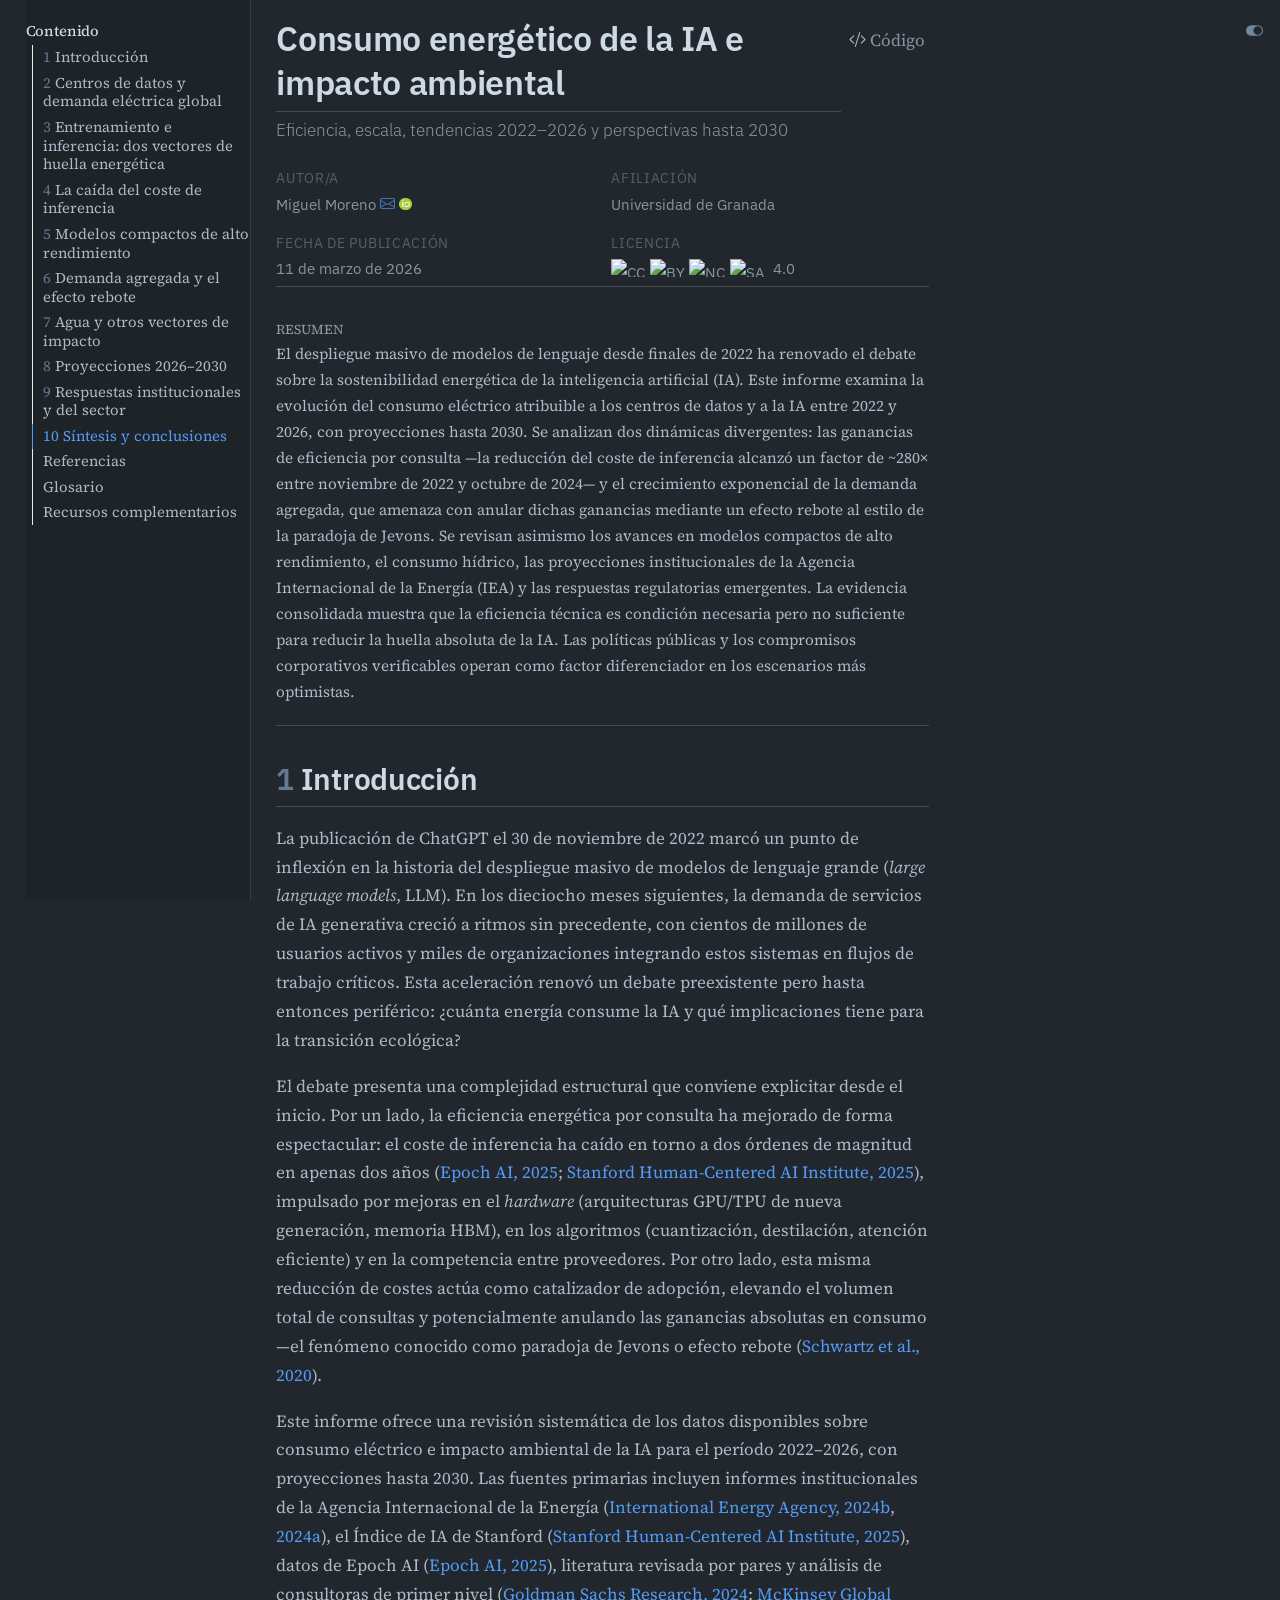
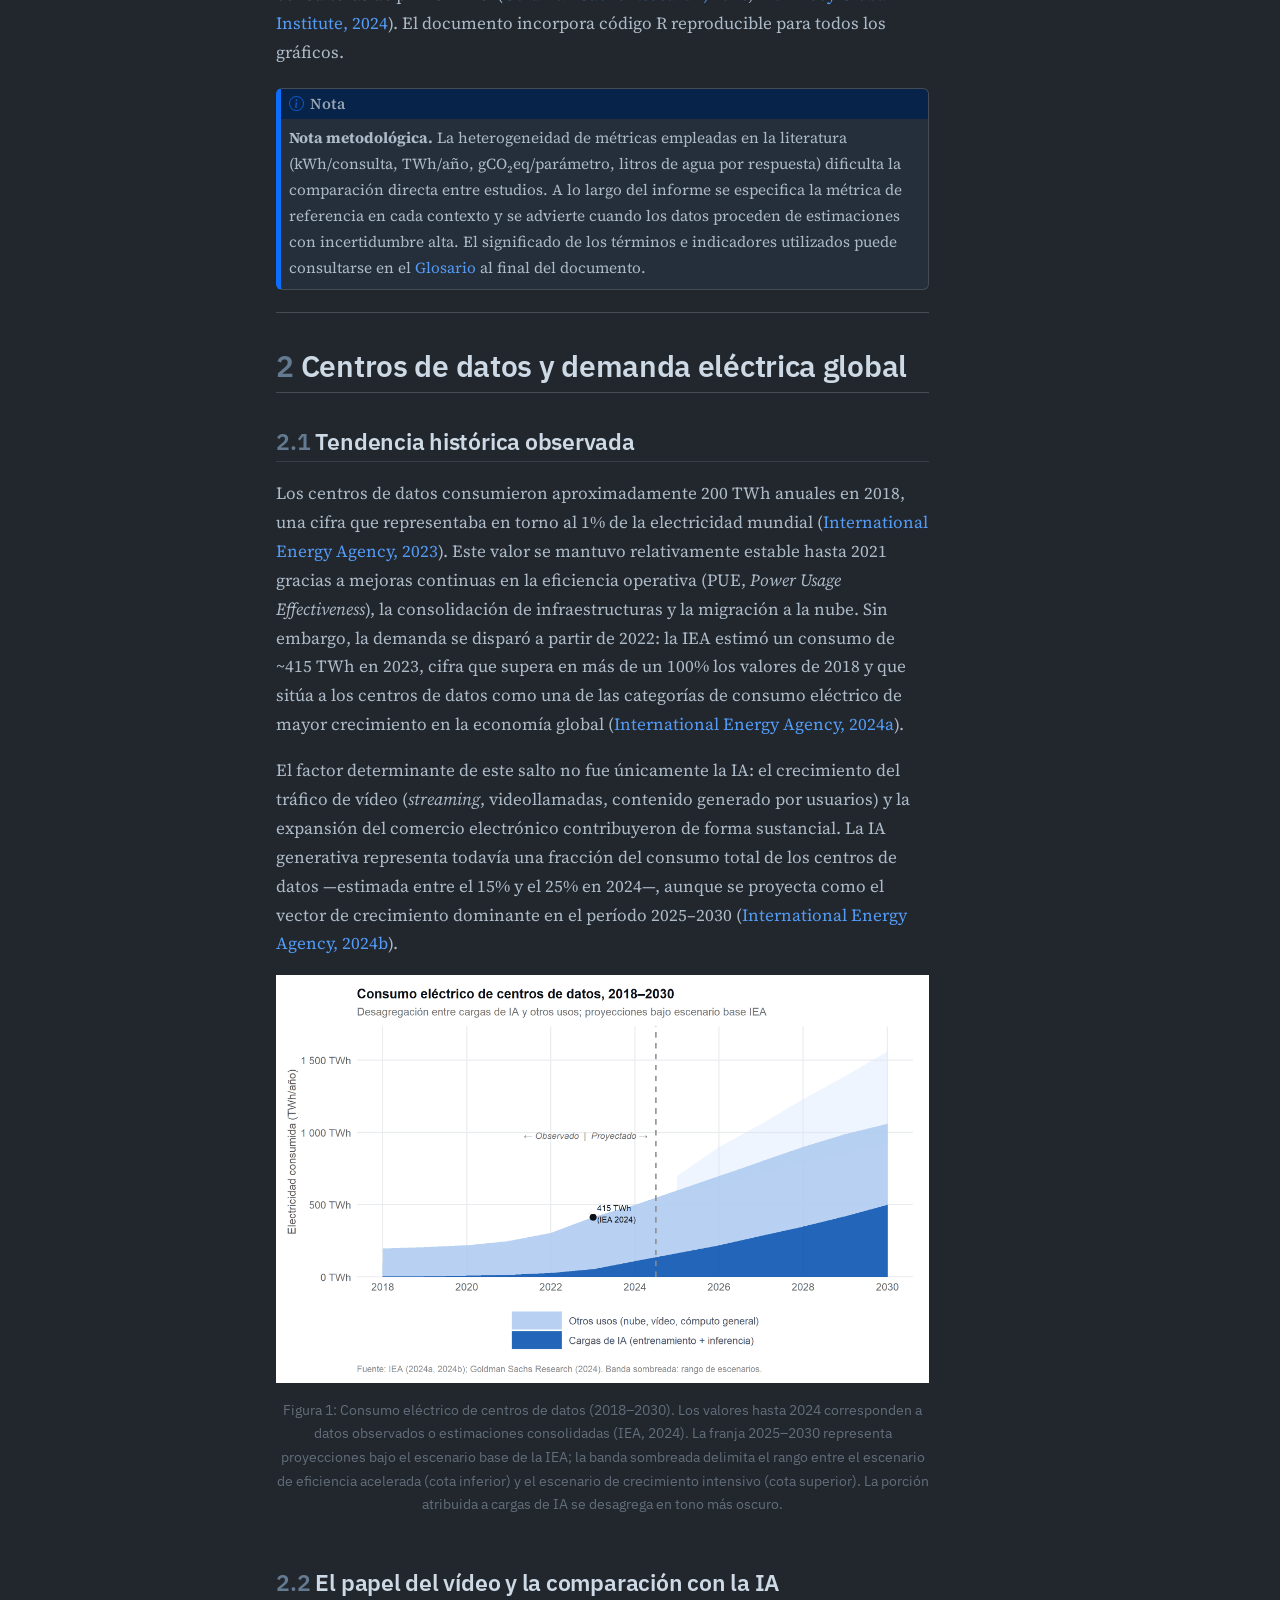
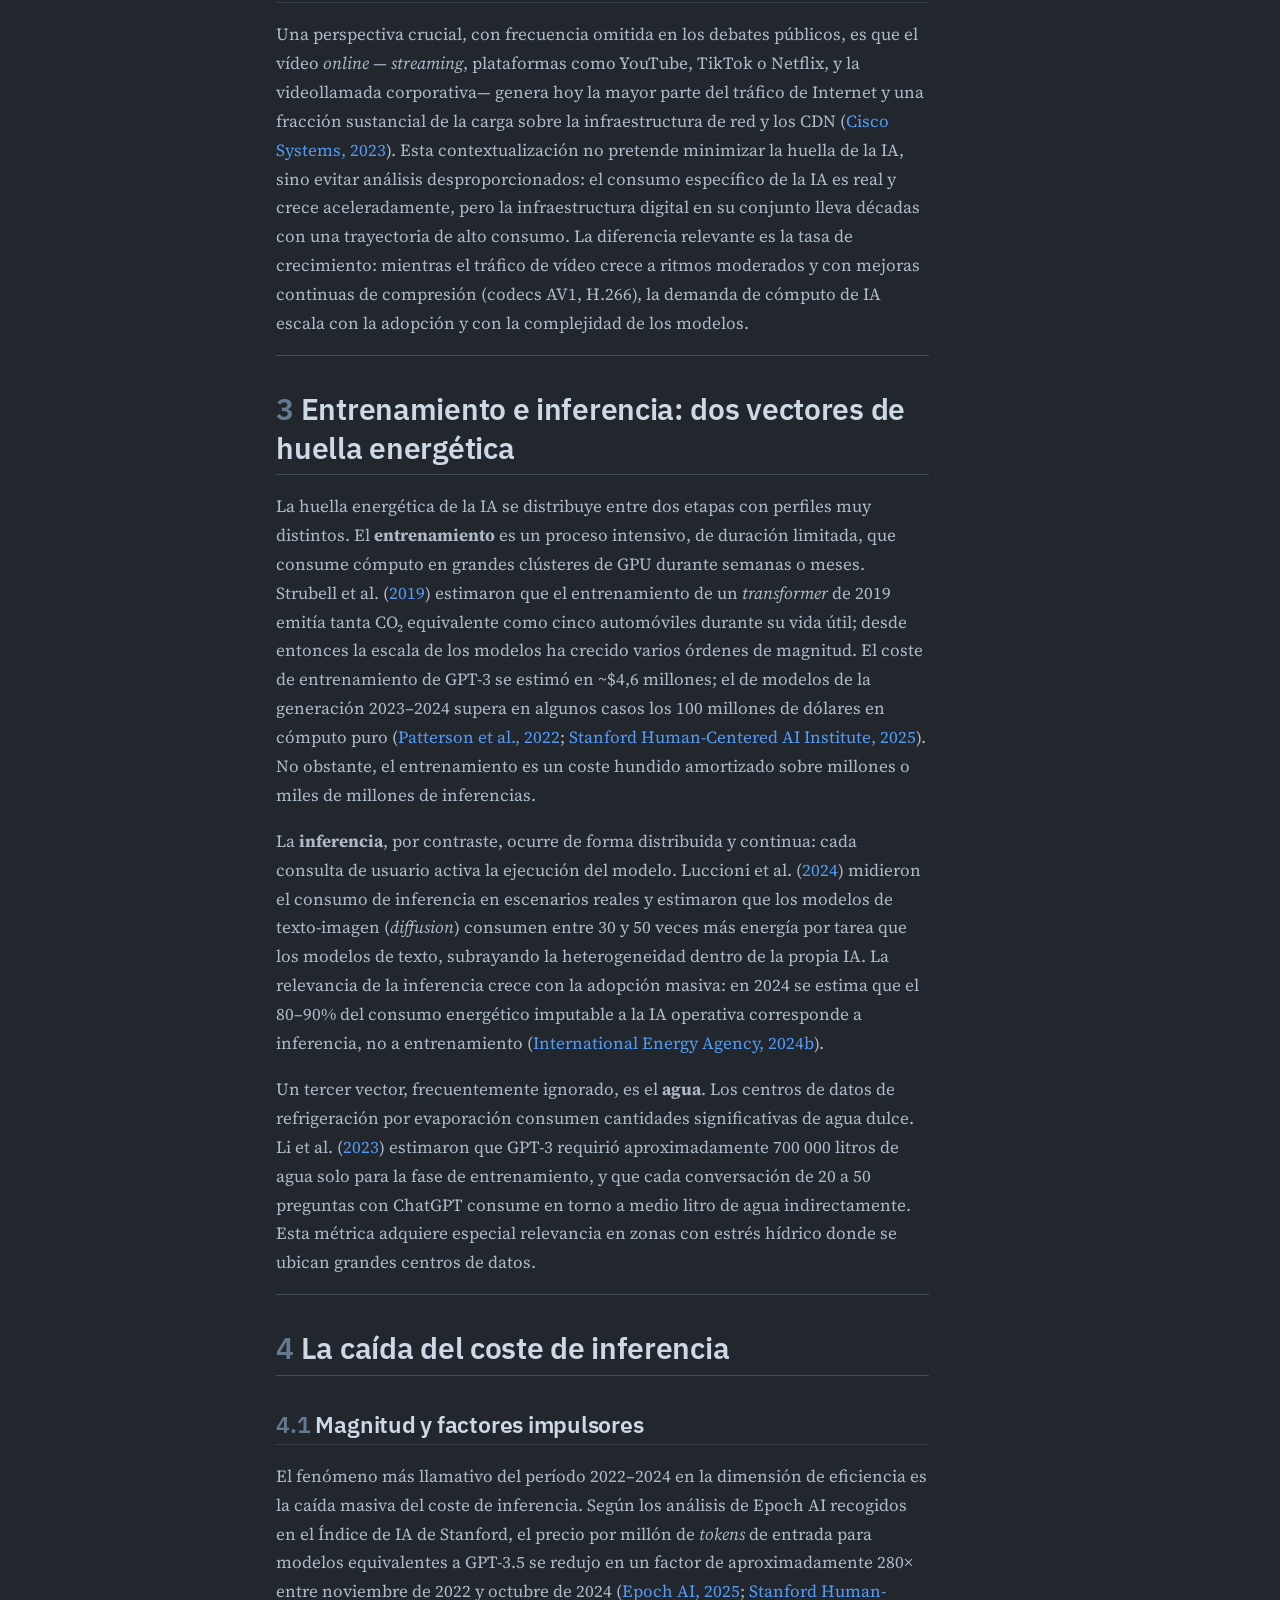
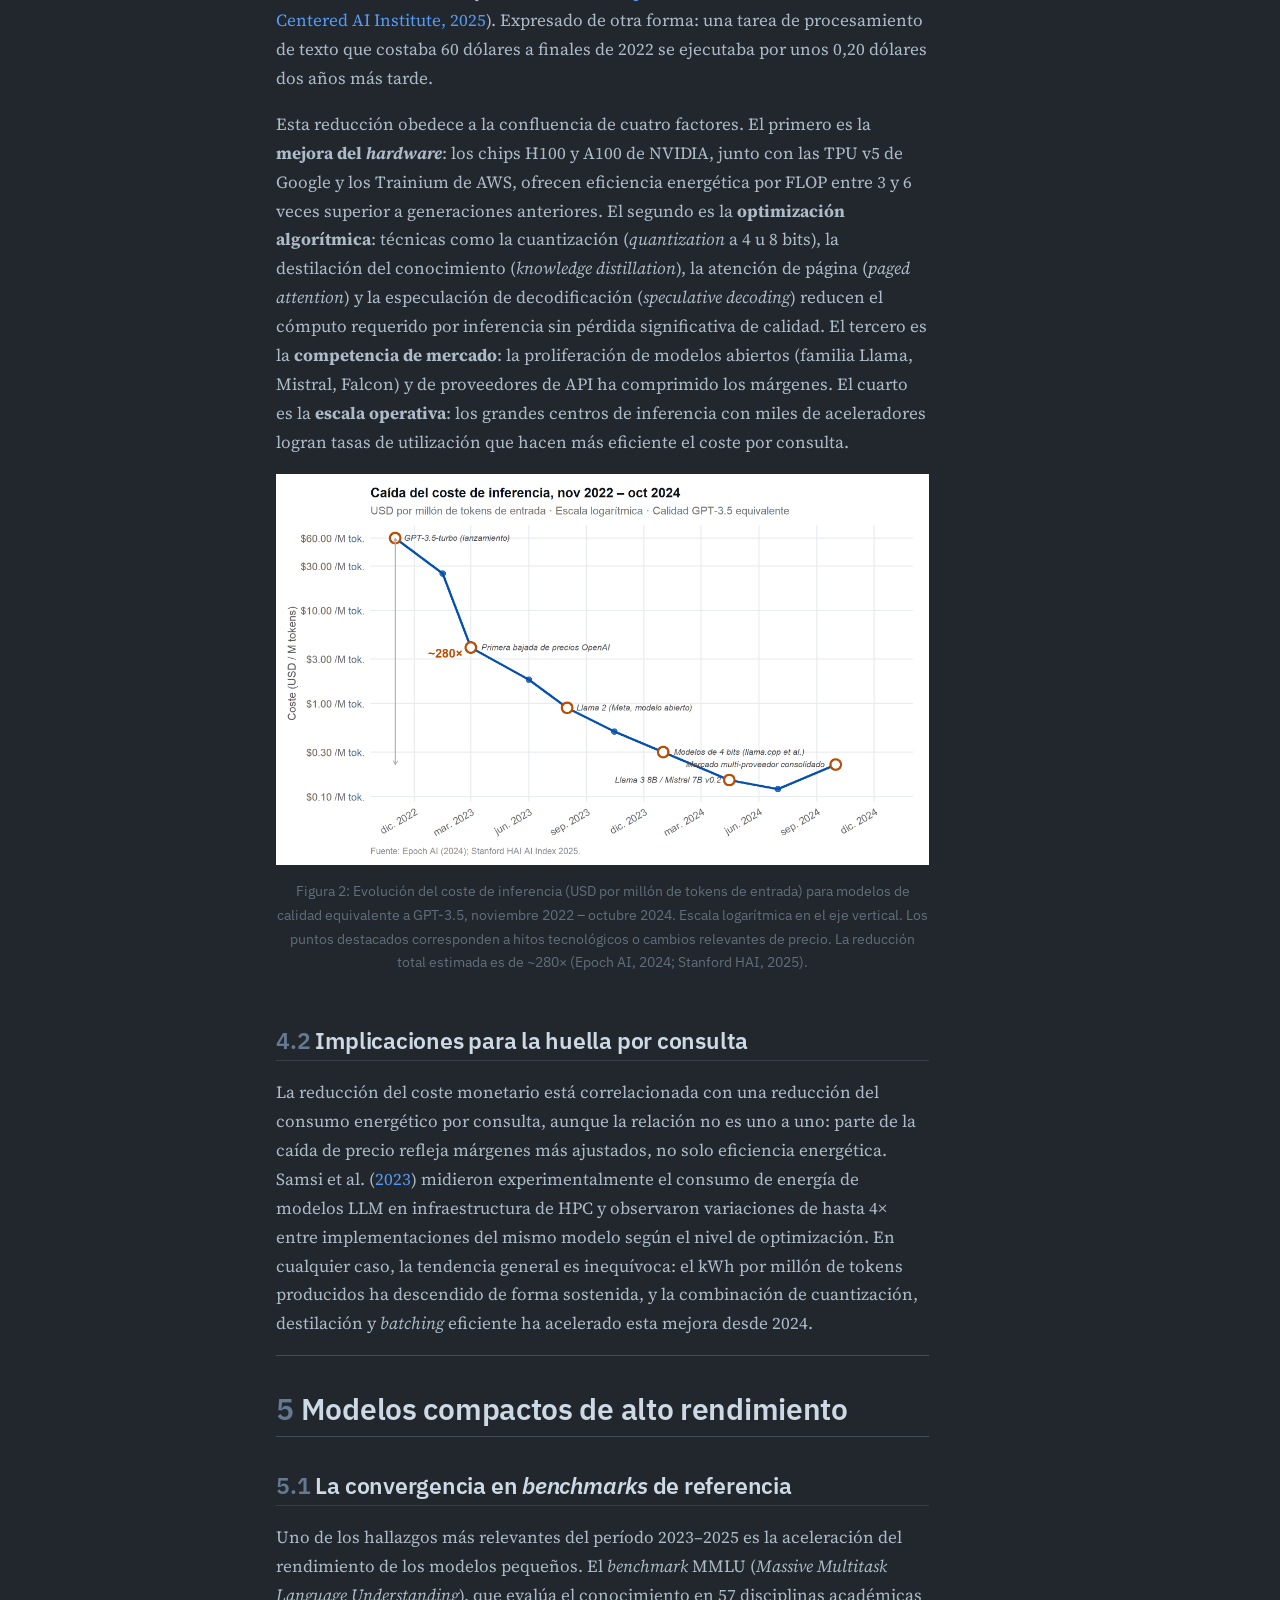
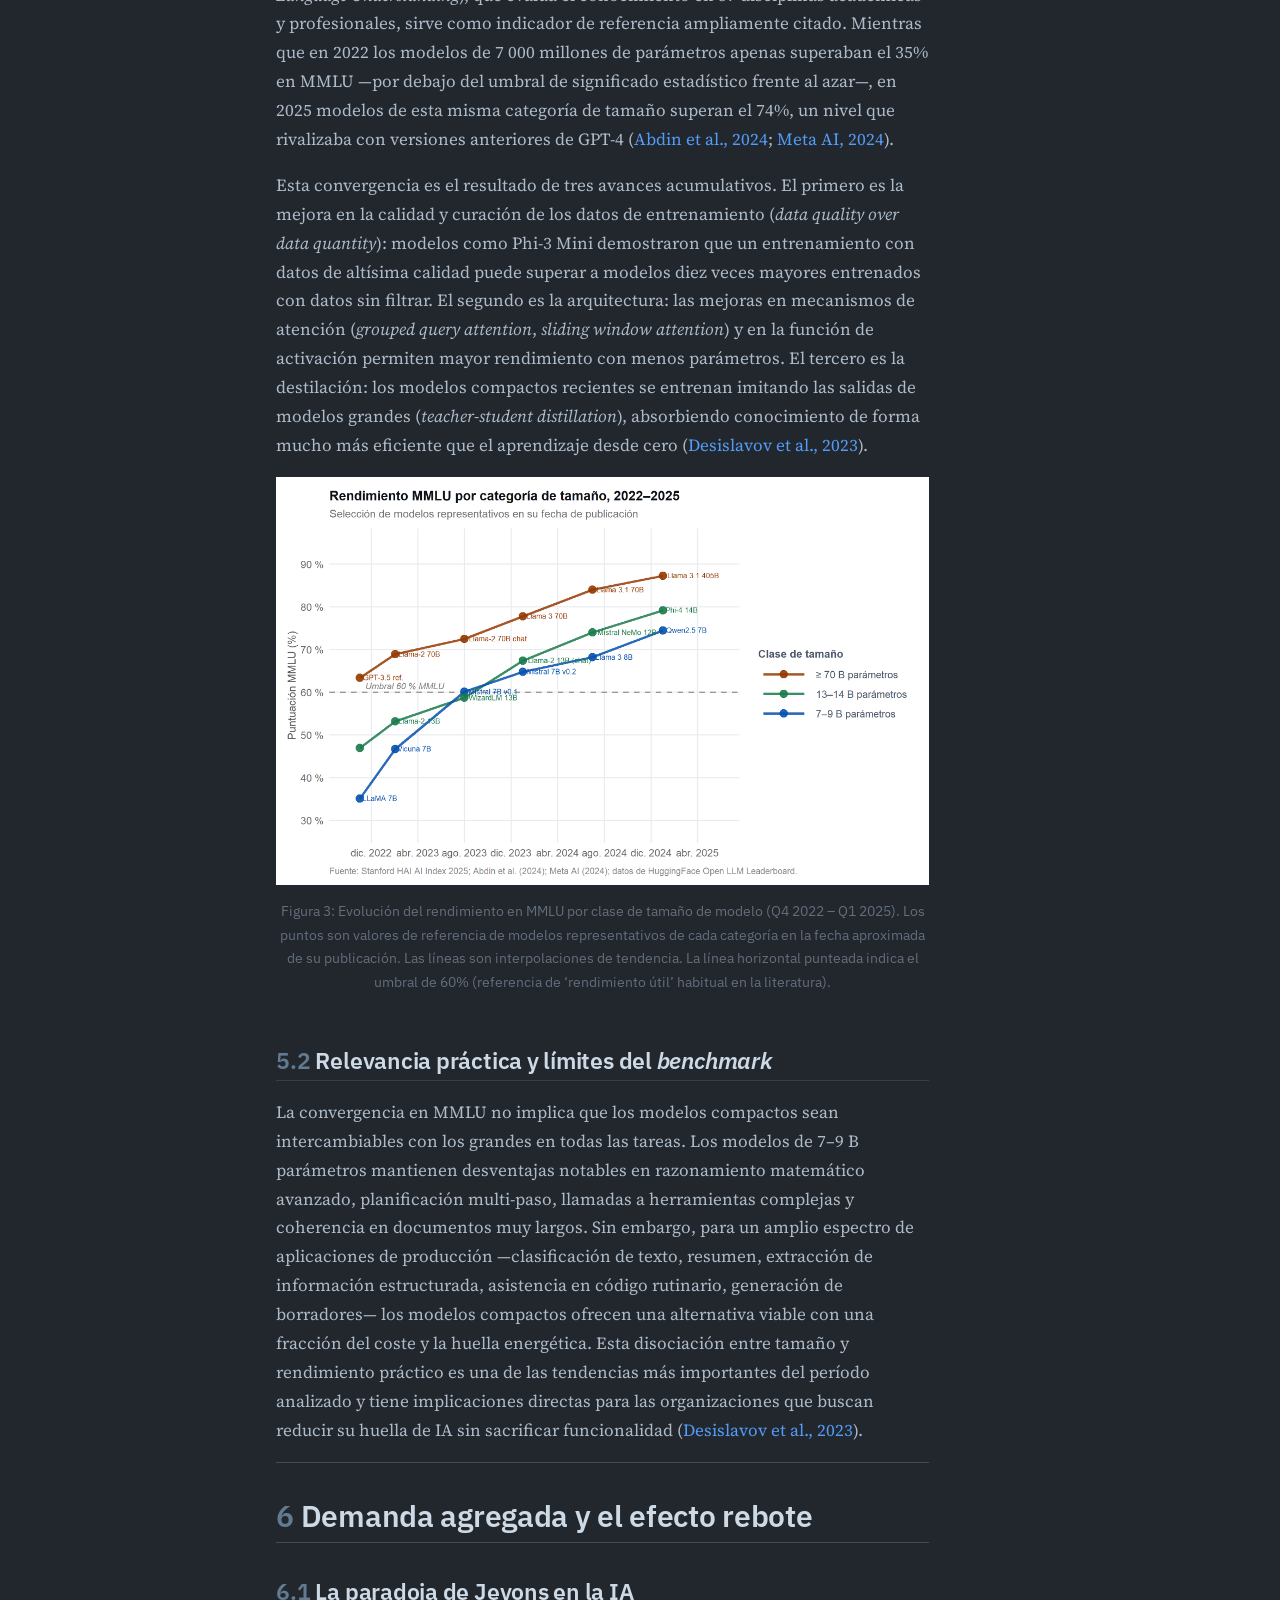
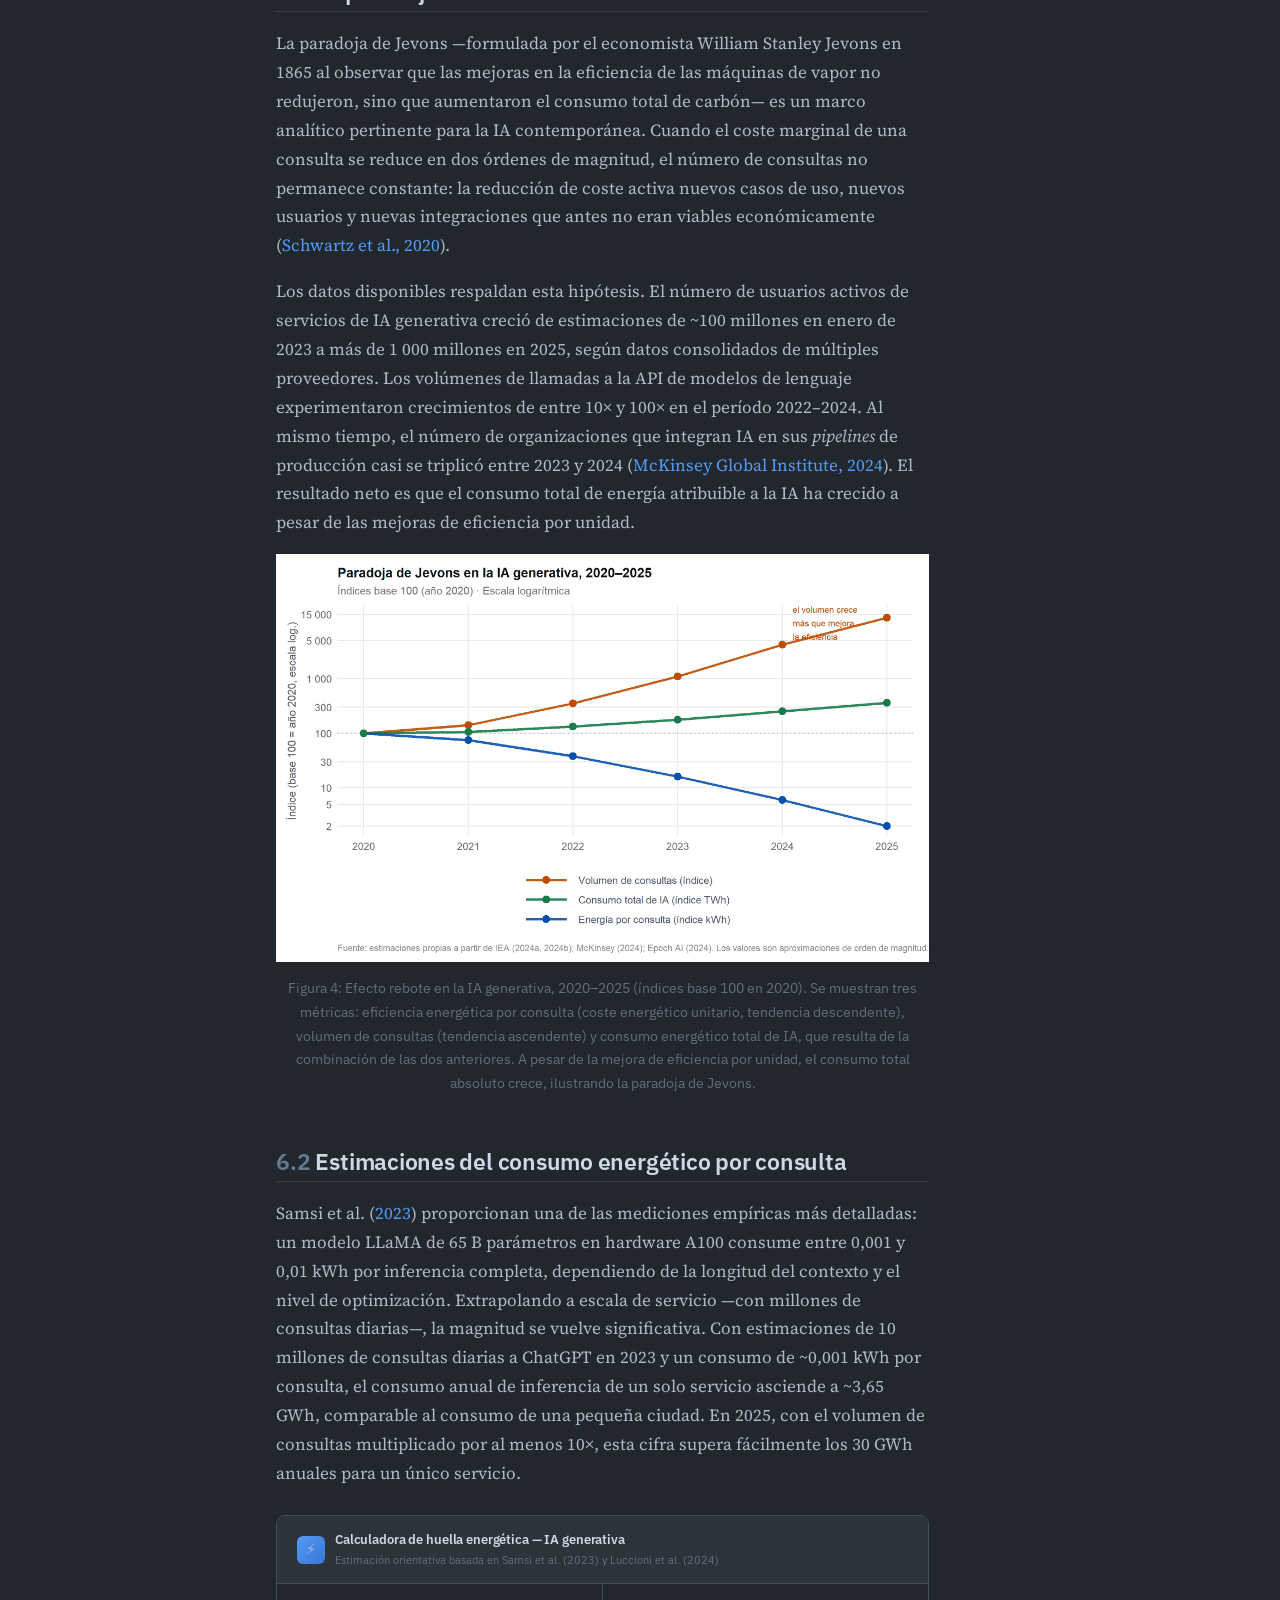
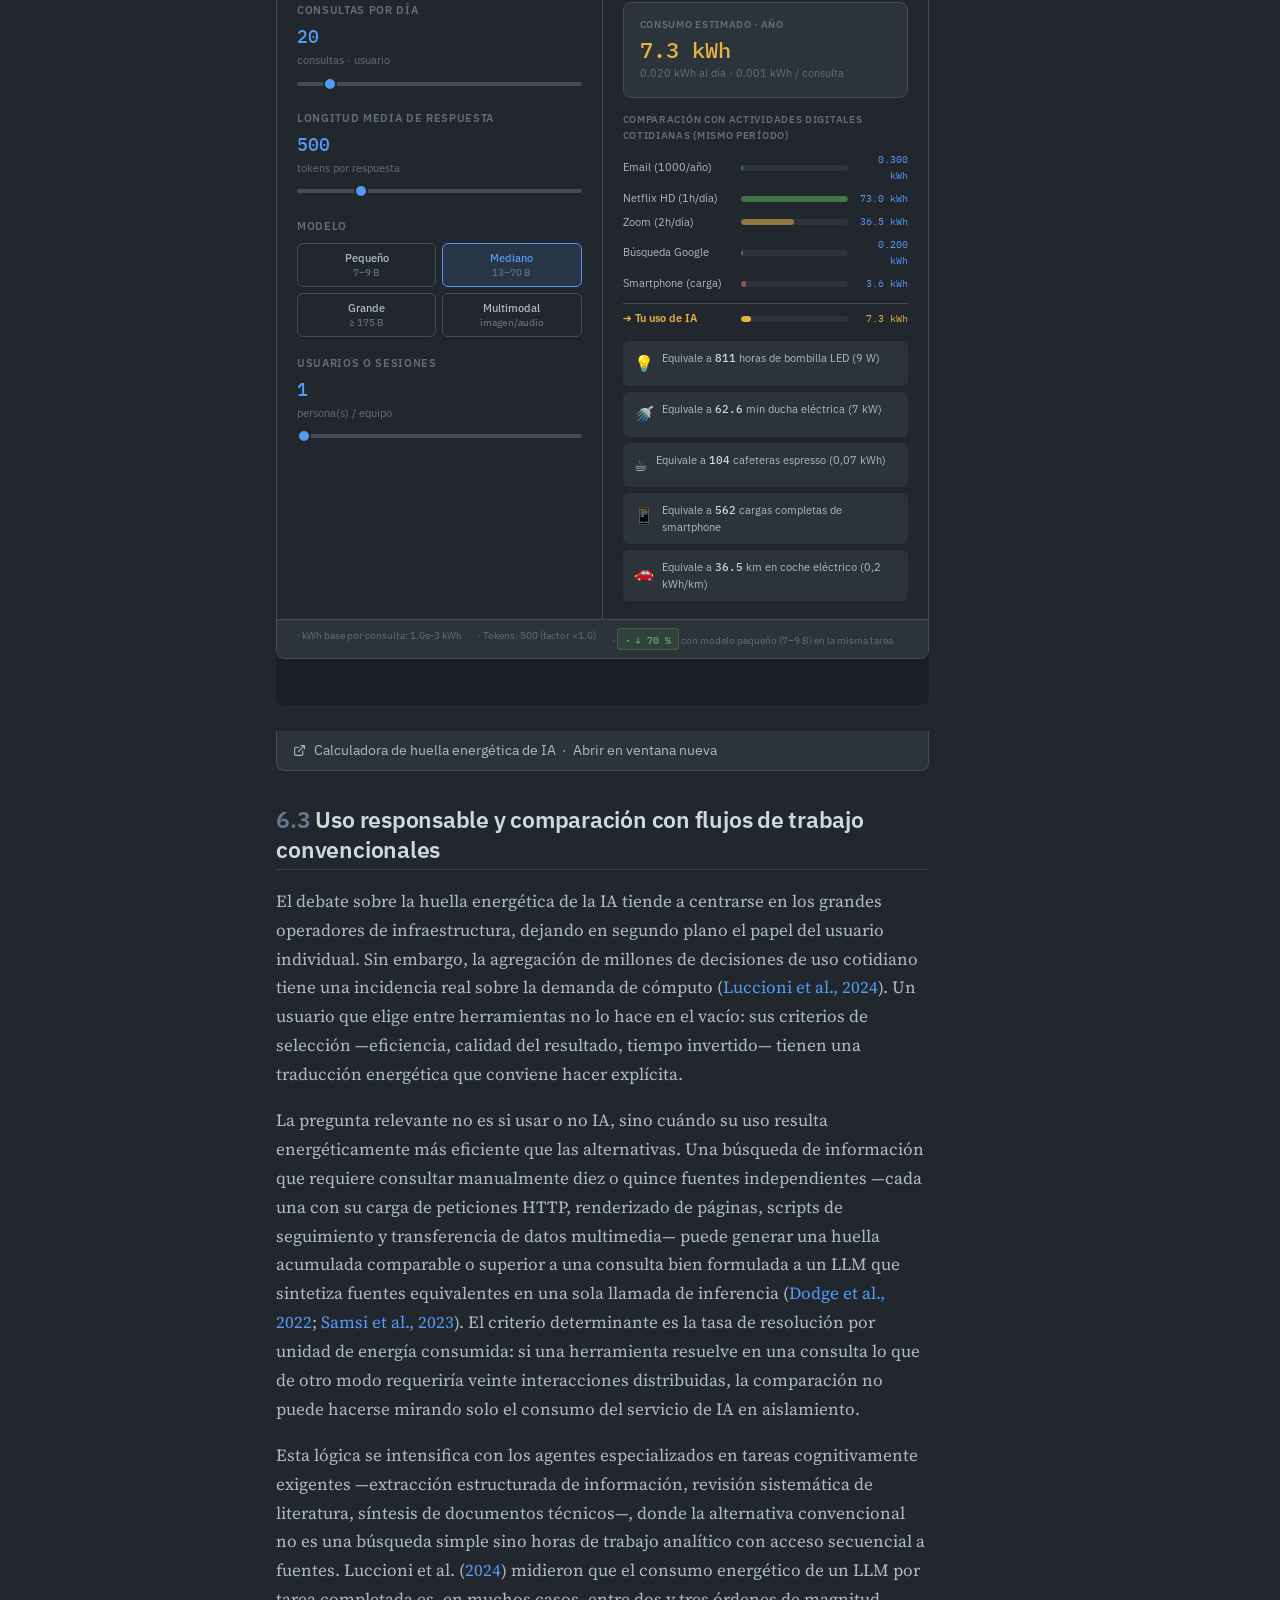
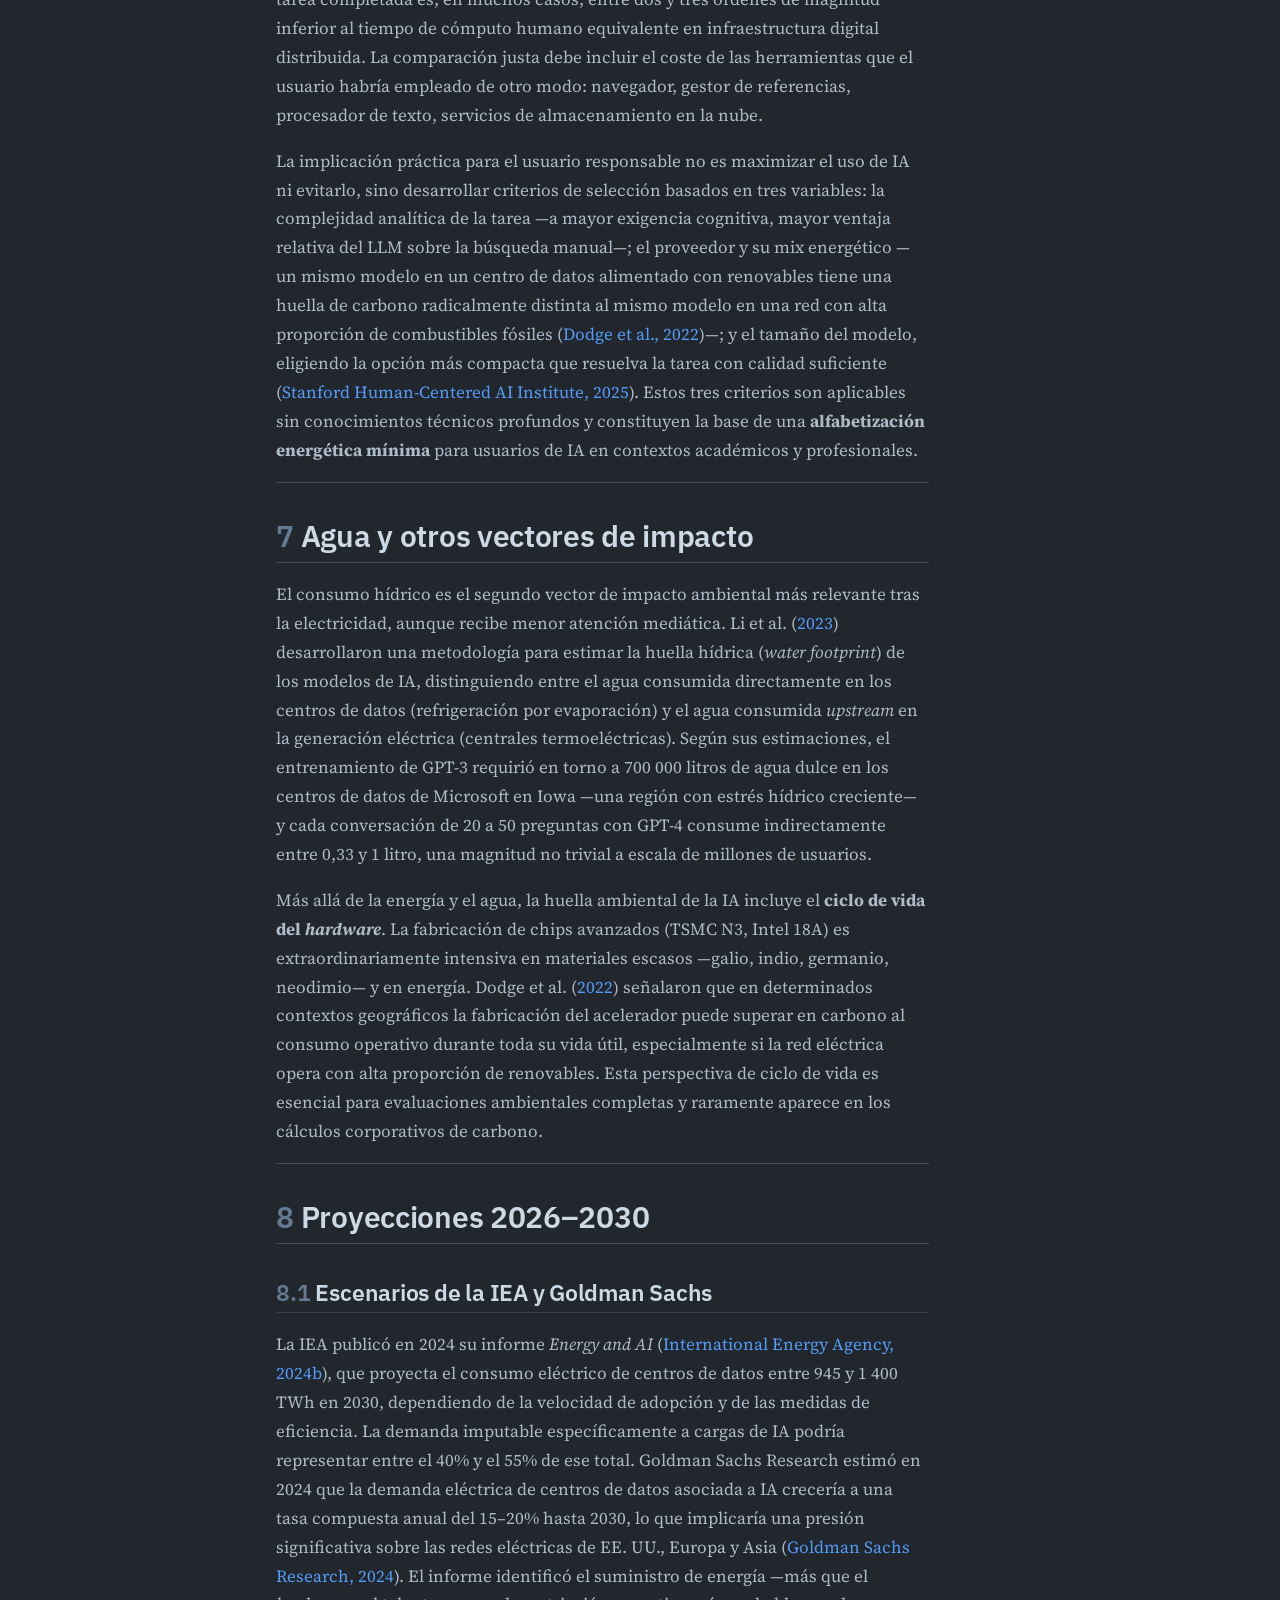
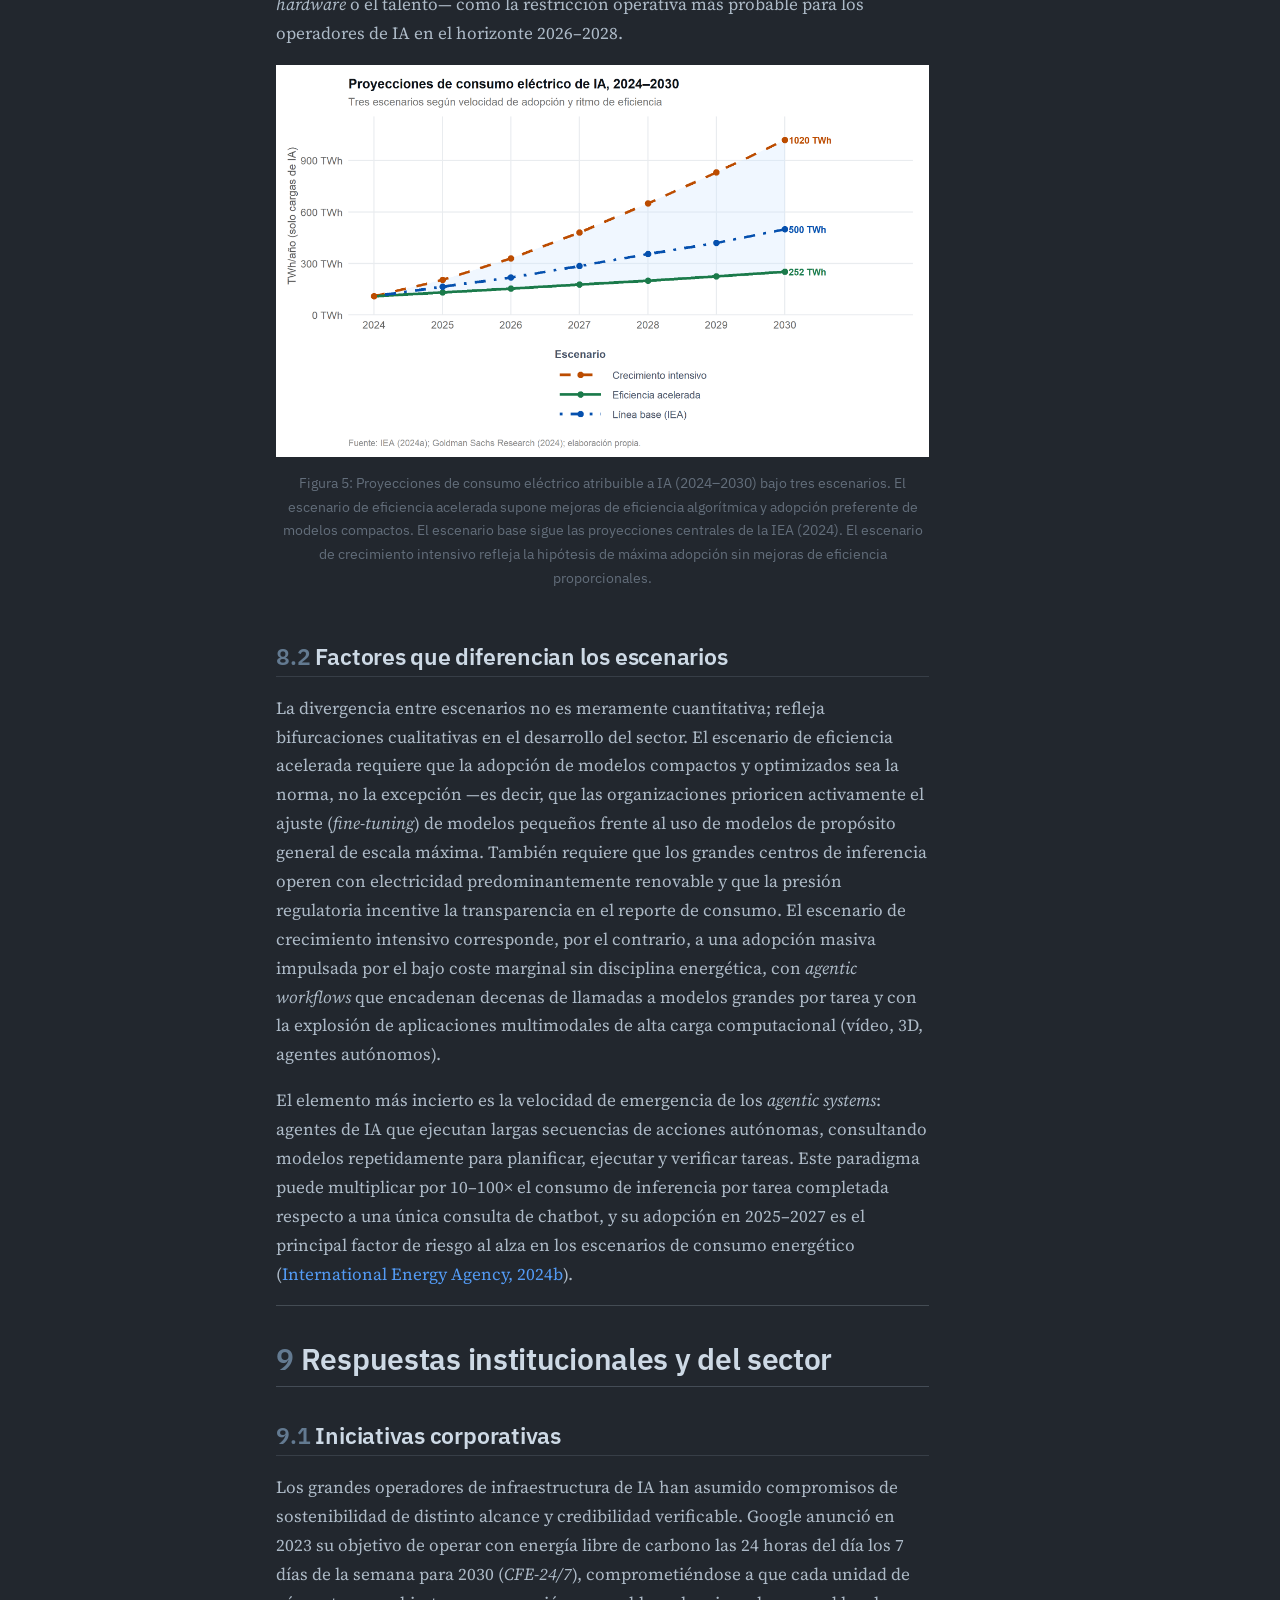
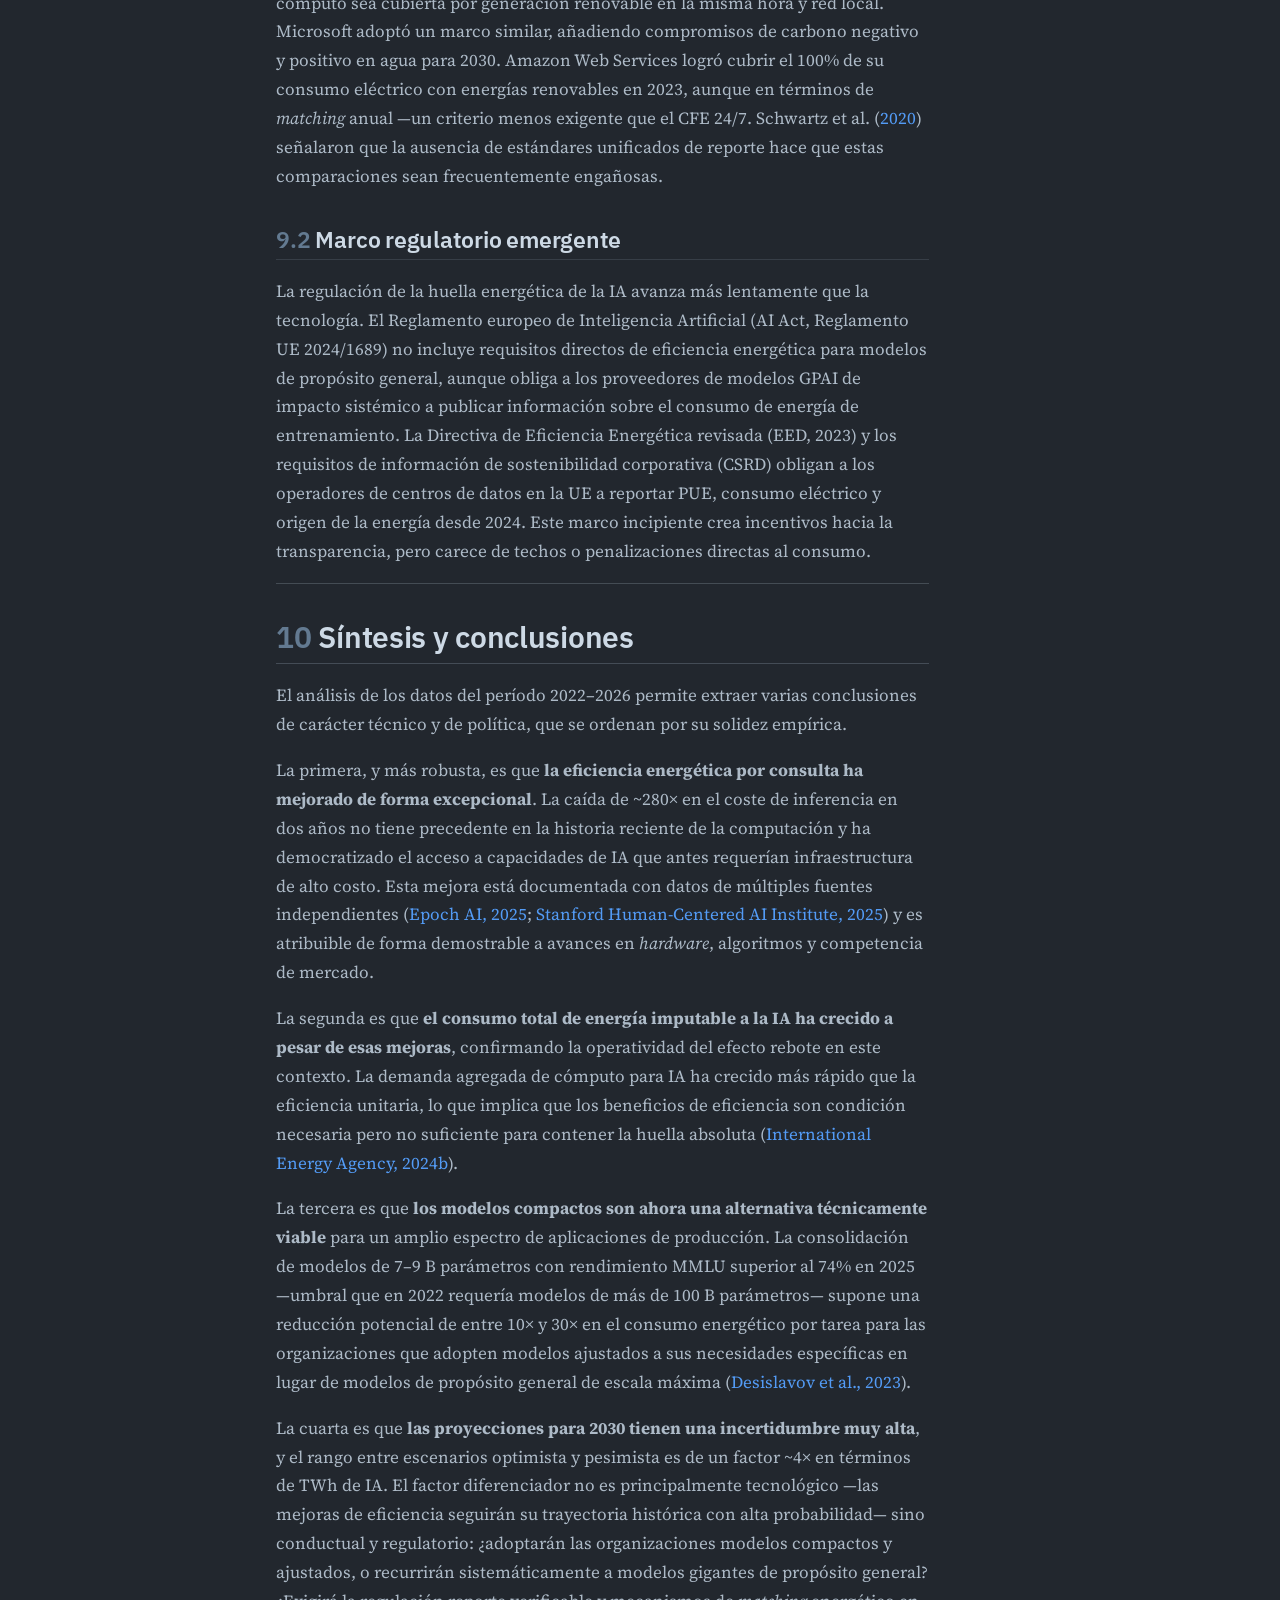
==== commit 27b3b86d: "Add files via upload" ====
--- a/index.html
+++ b/index.html
@@ -361,6 +361,7 @@
   <ul class="collapse">
   <li><a href="#la-paradoja-de-jevons-en-la-ia" id="toc-la-paradoja-de-jevons-en-la-ia" class="nav-link" data-scroll-target="#la-paradoja-de-jevons-en-la-ia"><span class="header-section-number">6.1</span> La paradoja de Jevons en la IA</a></li>
   <li><a href="#estimaciones-del-consumo-energético-por-consulta" id="toc-estimaciones-del-consumo-energético-por-consulta" class="nav-link" data-scroll-target="#estimaciones-del-consumo-energético-por-consulta"><span class="header-section-number">6.2</span> Estimaciones del consumo energético por consulta</a></li>
+  <li><a href="#uso-responsable-y-comparación-con-flujos-de-trabajo-convencionales" id="toc-uso-responsable-y-comparación-con-flujos-de-trabajo-convencionales" class="nav-link" data-scroll-target="#uso-responsable-y-comparación-con-flujos-de-trabajo-convencionales"><span class="header-section-number">6.3</span> Uso responsable y comparación con flujos de trabajo convencionales</a></li>
   </ul></li>
   <li><a href="#sec-water" id="toc-sec-water" class="nav-link" data-scroll-target="#sec-water"><span class="header-section-number">7</span> Agua y otros vectores de impacto</a></li>
   <li><a href="#sec-projections" id="toc-sec-projections" class="nav-link" data-scroll-target="#sec-projections"><span class="header-section-number">8</span> Proyecciones 2026–2030</a>
@@ -375,6 +376,7 @@
   </ul></li>
   <li><a href="#sec-conclusions" id="toc-sec-conclusions" class="nav-link" data-scroll-target="#sec-conclusions"><span class="header-section-number">10</span> Síntesis y conclusiones</a></li>
   <li><a href="#referencias" id="toc-referencias" class="nav-link" data-scroll-target="#referencias">Referencias</a></li>
+  <li><a href="#glosario" id="toc-glosario" class="nav-link" data-scroll-target="#glosario">Glosario</a></li>
   <li><a href="#recursos-complementarios" id="toc-recursos-complementarios" class="nav-link" data-scroll-target="#recursos-complementarios">Recursos complementarios</a></li>
   </ul>
 </nav>
@@ -429,8 +431,8 @@
 </header>
 
 
-<section id="sec-intro" class="level2" data-number="1">
-<h2 data-number="1" class="anchored" data-anchor-id="sec-intro"><span class="header-section-number">1</span> Introducción</h2>
+<section id="sec-intro" class="level1" data-number="1">
+<h1 data-number="1"><span class="header-section-number">1</span> Introducción</h1>
 <p>La publicación de ChatGPT el 30 de noviembre de 2022 marcó un punto de inflexión en la historia del despliegue masivo de modelos de lenguaje grande (<em>large language models</em>, LLM). En los dieciocho meses siguientes, la demanda de servicios de IA generativa creció a ritmos sin precedente, con cientos de millones de usuarios activos y miles de organizaciones integrando estos sistemas en flujos de trabajo críticos. Esta aceleración renovó un debate preexistente pero hasta entonces periférico: ¿cuánta energía consume la IA y qué implicaciones tiene para la transición ecológica?</p>
 <p>El debate presenta una complejidad estructural que conviene explicitar desde el inicio. Por un lado, la eficiencia energética por consulta ha mejorado de forma espectacular: el coste de inferencia ha caído en torno a dos órdenes de magnitud en apenas dos años <span class="citation" data-cites="epochai2024trends stanford2025aiindex">(<a href="#ref-epochai2024trends" role="doc-biblioref">Epoch AI, 2025</a>; <a href="#ref-stanford2025aiindex" role="doc-biblioref">Stanford Human-Centered AI Institute, 2025</a>)</span>, impulsado por mejoras en el <em>hardware</em> (arquitecturas GPU/TPU de nueva generación, memoria HBM), en los algoritmos (cuantización, destilación, atención eficiente) y en la competencia entre proveedores. Por otro lado, esta misma reducción de costes actúa como catalizador de adopción, elevando el volumen total de consultas y potencialmente anulando las ganancias absolutas en consumo —el fenómeno conocido como paradoja de Jevons o efecto rebote <span class="citation" data-cites="schwartz2020green">(<a href="#ref-schwartz2020green" role="doc-biblioref">Schwartz et&nbsp;al., 2020</a>)</span>.</p>
 <p>Este informe ofrece una revisión sistemática de los datos disponibles sobre consumo eléctrico e impacto ambiental de la IA para el período 2022–2026, con proyecciones hasta 2030. Las fuentes primarias incluyen informes institucionales de la Agencia Internacional de la Energía <span class="citation" data-cites="iea2024energy_ai iea2024electricity">(<a href="#ref-iea2024energy_ai" role="doc-biblioref">International Energy Agency, 2024b</a>, <a href="#ref-iea2024electricity" role="doc-biblioref">2024a</a>)</span>, el Índice de IA de Stanford <span class="citation" data-cites="stanford2025aiindex">(<a href="#ref-stanford2025aiindex" role="doc-biblioref">Stanford Human-Centered AI Institute, 2025</a>)</span>, datos de Epoch AI <span class="citation" data-cites="epochai2024trends">(<a href="#ref-epochai2024trends" role="doc-biblioref">Epoch AI, 2025</a>)</span>, literatura revisada por pares y análisis de consultoras de primer nivel <span class="citation" data-cites="goldmansachs2024ai mckinsey2024ai">(<a href="#ref-goldmansachs2024ai" role="doc-biblioref">Goldman Sachs Research, 2024</a>; <a href="#ref-mckinsey2024ai" role="doc-biblioref">McKinsey Global Institute, 2024</a>)</span>. El documento incorpora código R reproducible para todos los gráficos.</p>
@@ -444,15 +446,15 @@
 </div>
 </div>
 <div class="callout-body-container callout-body">
-<p><strong>Nota metodológica.</strong> La heterogeneidad de métricas empleadas en la literatura (kWh/consulta, TWh/año, gCO₂eq/parámetro, litros de agua por respuesta) dificulta la comparación directa entre estudios. A lo largo del informe se especifica la métrica de referencia en cada contexto y se advierte cuando los datos proceden de estimaciones con incertidumbre alta.</p>
+<p><strong>Nota metodológica.</strong> La heterogeneidad de métricas empleadas en la literatura (kWh/consulta, TWh/año, gCO₂eq/parámetro, litros de agua por respuesta) dificulta la comparación directa entre estudios. A lo largo del informe se especifica la métrica de referencia en cada contexto y se advierte cuando los datos proceden de estimaciones con incertidumbre alta. El significado de los términos e indicadores utilizados puede consultarse en el <a href="#glosario">Glosario</a> al final del documento.</p>
 </div>
 </div>
 <hr>
 </section>
-<section id="sec-datacenters" class="level2" data-number="2">
-<h2 data-number="2" class="anchored" data-anchor-id="sec-datacenters"><span class="header-section-number">2</span> Centros de datos y demanda eléctrica global</h2>
-<section id="tendencia-histórica-observada" class="level3" data-number="2.1">
-<h3 data-number="2.1" class="anchored" data-anchor-id="tendencia-histórica-observada"><span class="header-section-number">2.1</span> Tendencia histórica observada</h3>
+<section id="sec-datacenters" class="level1" data-number="2">
+<h1 data-number="2"><span class="header-section-number">2</span> Centros de datos y demanda eléctrica global</h1>
+<section id="tendencia-histórica-observada" class="level2" data-number="2.1">
+<h2 data-number="2.1" class="anchored" data-anchor-id="tendencia-histórica-observada"><span class="header-section-number">2.1</span> Tendencia histórica observada</h2>
 <p>Los centros de datos consumieron aproximadamente 200 TWh anuales en 2018, una cifra que representaba en torno al 1% de la electricidad mundial <span class="citation" data-cites="iea2023datacentres">(<a href="#ref-iea2023datacentres" role="doc-biblioref">International Energy Agency, 2023</a>)</span>. Este valor se mantuvo relativamente estable hasta 2021 gracias a mejoras continuas en la eficiencia operativa (PUE, <em>Power Usage Effectiveness</em>), la consolidación de infraestructuras y la migración a la nube. Sin embargo, la demanda se disparó a partir de 2022: la IEA estimó un consumo de ~415 TWh en 2023, cifra que supera en más de un 100% los valores de 2018 y que sitúa a los centros de datos como una de las categorías de consumo eléctrico de mayor crecimiento en la economía global <span class="citation" data-cites="iea2024electricity">(<a href="#ref-iea2024electricity" role="doc-biblioref">International Energy Agency, 2024a</a>)</span>.</p>
 <p>El factor determinante de este salto no fue únicamente la IA: el crecimiento del tráfico de vídeo (<em>streaming</em>, videollamadas, contenido generado por usuarios) y la expansión del comercio electrónico contribuyeron de forma sustancial. La IA generativa representa todavía una fracción del consumo total de los centros de datos —estimada entre el 15% y el 25% en 2024—, aunque se proyecta como el vector de crecimiento dominante en el período 2025–2030 <span class="citation" data-cites="iea2024energy_ai">(<a href="#ref-iea2024energy_ai" role="doc-biblioref">International Energy Agency, 2024b</a>)</span>.</p>
 <div class="cell">
@@ -470,23 +472,23 @@
 </div>
 </div>
 </section>
-<section id="el-papel-del-vídeo-y-la-comparación-con-la-ia" class="level3" data-number="2.2">
-<h3 data-number="2.2" class="anchored" data-anchor-id="el-papel-del-vídeo-y-la-comparación-con-la-ia"><span class="header-section-number">2.2</span> El papel del vídeo y la comparación con la IA</h3>
+<section id="el-papel-del-vídeo-y-la-comparación-con-la-ia" class="level2" data-number="2.2">
+<h2 data-number="2.2" class="anchored" data-anchor-id="el-papel-del-vídeo-y-la-comparación-con-la-ia"><span class="header-section-number">2.2</span> El papel del vídeo y la comparación con la IA</h2>
 <p>Una perspectiva crucial, con frecuencia omitida en los debates públicos, es que el vídeo <em>online</em> — <em>streaming</em>, plataformas como YouTube, TikTok o Netflix, y la videollamada corporativa— genera hoy la mayor parte del tráfico de Internet y una fracción sustancial de la carga sobre la infraestructura de red y los CDN <span class="citation" data-cites="cisco2023vni">(<a href="#ref-cisco2023vni" role="doc-biblioref">Cisco Systems, 2023</a>)</span>. Esta contextualización no pretende minimizar la huella de la IA, sino evitar análisis desproporcionados: el consumo específico de la IA es real y crece aceleradamente, pero la infraestructura digital en su conjunto lleva décadas con una trayectoria de alto consumo. La diferencia relevante es la tasa de crecimiento: mientras el tráfico de vídeo crece a ritmos moderados y con mejoras continuas de compresión (codecs AV1, H.266), la demanda de cómputo de IA escala con la adopción y con la complejidad de los modelos.</p>
 <hr>
 </section>
 </section>
-<section id="sec-training-inference" class="level2" data-number="3">
-<h2 data-number="3" class="anchored" data-anchor-id="sec-training-inference"><span class="header-section-number">3</span> Entrenamiento e inferencia: dos vectores de huella energética</h2>
+<section id="sec-training-inference" class="level1" data-number="3">
+<h1 data-number="3"><span class="header-section-number">3</span> Entrenamiento e inferencia: dos vectores de huella energética</h1>
 <p>La huella energética de la IA se distribuye entre dos etapas con perfiles muy distintos. El <strong>entrenamiento</strong> es un proceso intensivo, de duración limitada, que consume cómputo en grandes clústeres de GPU durante semanas o meses. <span class="citation" data-cites="strubell2019energy">Strubell et&nbsp;al. (<a href="#ref-strubell2019energy" role="doc-biblioref">2019</a>)</span> estimaron que el entrenamiento de un <em>transformer</em> de 2019 emitía tanta CO₂ equivalente como cinco automóviles durante su vida útil; desde entonces la escala de los modelos ha crecido varios órdenes de magnitud. El coste de entrenamiento de GPT-3 se estimó en ~$4,6 millones; el de modelos de la generación 2023–2024 supera en algunos casos los 100 millones de dólares en cómputo puro <span class="citation" data-cites="stanford2025aiindex patterson2022carbon">(<a href="#ref-patterson2022carbon" role="doc-biblioref">Patterson et&nbsp;al., 2022</a>; <a href="#ref-stanford2025aiindex" role="doc-biblioref">Stanford Human-Centered AI Institute, 2025</a>)</span>. No obstante, el entrenamiento es un coste hundido amortizado sobre millones o miles de millones de inferencias.</p>
 <p>La <strong>inferencia</strong>, por contraste, ocurre de forma distribuida y continua: cada consulta de usuario activa la ejecución del modelo. <span class="citation" data-cites="luccioni2024power">Luccioni et&nbsp;al. (<a href="#ref-luccioni2024power" role="doc-biblioref">2024</a>)</span> midieron el consumo de inferencia en escenarios reales y estimaron que los modelos de texto-imagen (<em>diffusion</em>) consumen entre 30 y 50 veces más energía por tarea que los modelos de texto, subrayando la heterogeneidad dentro de la propia IA. La relevancia de la inferencia crece con la adopción masiva: en 2024 se estima que el 80–90% del consumo energético imputable a la IA operativa corresponde a inferencia, no a entrenamiento <span class="citation" data-cites="iea2024energy_ai">(<a href="#ref-iea2024energy_ai" role="doc-biblioref">International Energy Agency, 2024b</a>)</span>.</p>
 <p>Un tercer vector, frecuentemente ignorado, es el <strong>agua</strong>. Los centros de datos de refrigeración por evaporación consumen cantidades significativas de agua dulce. <span class="citation" data-cites="li2023making">Li et&nbsp;al. (<a href="#ref-li2023making" role="doc-biblioref">2023</a>)</span> estimaron que GPT-3 requirió aproximadamente 700 000 litros de agua solo para la fase de entrenamiento, y que cada conversación de 20 a 50 preguntas con ChatGPT consume en torno a medio litro de agua indirectamente. Esta métrica adquiere especial relevancia en zonas con estrés hídrico donde se ubican grandes centros de datos.</p>
 <hr>
 </section>
-<section id="sec-inference-cost" class="level2" data-number="4">
-<h2 data-number="4" class="anchored" data-anchor-id="sec-inference-cost"><span class="header-section-number">4</span> La caída del coste de inferencia</h2>
-<section id="magnitud-y-factores-impulsores" class="level3" data-number="4.1">
-<h3 data-number="4.1" class="anchored" data-anchor-id="magnitud-y-factores-impulsores"><span class="header-section-number">4.1</span> Magnitud y factores impulsores</h3>
+<section id="sec-inference-cost" class="level1" data-number="4">
+<h1 data-number="4"><span class="header-section-number">4</span> La caída del coste de inferencia</h1>
+<section id="magnitud-y-factores-impulsores" class="level2" data-number="4.1">
+<h2 data-number="4.1" class="anchored" data-anchor-id="magnitud-y-factores-impulsores"><span class="header-section-number">4.1</span> Magnitud y factores impulsores</h2>
 <p>El fenómeno más llamativo del período 2022–2024 en la dimensión de eficiencia es la caída masiva del coste de inferencia. Según los análisis de Epoch AI recogidos en el Índice de IA de Stanford, el precio por millón de <em>tokens</em> de entrada para modelos equivalentes a GPT-3.5 se redujo en un factor de aproximadamente 280× entre noviembre de 2022 y octubre de 2024 <span class="citation" data-cites="epochai2024trends stanford2025aiindex">(<a href="#ref-epochai2024trends" role="doc-biblioref">Epoch AI, 2025</a>; <a href="#ref-stanford2025aiindex" role="doc-biblioref">Stanford Human-Centered AI Institute, 2025</a>)</span>. Expresado de otra forma: una tarea de procesamiento de texto que costaba 60 dólares a finales de 2022 se ejecutaba por unos 0,20 dólares dos años más tarde.</p>
 <p>Esta reducción obedece a la confluencia de cuatro factores. El primero es la <strong>mejora del <em>hardware</em></strong>: los chips H100 y A100 de NVIDIA, junto con las TPU v5 de Google y los Trainium de AWS, ofrecen eficiencia energética por FLOP entre 3 y 6 veces superior a generaciones anteriores. El segundo es la <strong>optimización algorítmica</strong>: técnicas como la cuantización (<em>quantization</em> a 4 u 8 bits), la destilación del conocimiento (<em>knowledge distillation</em>), la atención de página (<em>paged attention</em>) y la especulación de decodificación (<em>speculative decoding</em>) reducen el cómputo requerido por inferencia sin pérdida significativa de calidad. El tercero es la <strong>competencia de mercado</strong>: la proliferación de modelos abiertos (familia Llama, Mistral, Falcon) y de proveedores de API ha comprimido los márgenes. El cuarto es la <strong>escala operativa</strong>: los grandes centros de inferencia con miles de aceleradores logran tasas de utilización que hacen más eficiente el coste por consulta.</p>
 <div class="cell">
@@ -504,16 +506,16 @@
 </div>
 </div>
 </section>
-<section id="implicaciones-para-la-huella-por-consulta" class="level3" data-number="4.2">
-<h3 data-number="4.2" class="anchored" data-anchor-id="implicaciones-para-la-huella-por-consulta"><span class="header-section-number">4.2</span> Implicaciones para la huella por consulta</h3>
+<section id="implicaciones-para-la-huella-por-consulta" class="level2" data-number="4.2">
+<h2 data-number="4.2" class="anchored" data-anchor-id="implicaciones-para-la-huella-por-consulta"><span class="header-section-number">4.2</span> Implicaciones para la huella por consulta</h2>
 <p>La reducción del coste monetario está correlacionada con una reducción del consumo energético por consulta, aunque la relación no es uno a uno: parte de la caída de precio refleja márgenes más ajustados, no solo eficiencia energética. <span class="citation" data-cites="samsi2023words">Samsi et&nbsp;al. (<a href="#ref-samsi2023words" role="doc-biblioref">2023</a>)</span> midieron experimentalmente el consumo de energía de modelos LLM en infraestructura de HPC y observaron variaciones de hasta 4× entre implementaciones del mismo modelo según el nivel de optimización. En cualquier caso, la tendencia general es inequívoca: el kWh por millón de tokens producidos ha descendido de forma sostenida, y la combinación de cuantización, destilación y <em>batching</em> eficiente ha acelerado esta mejora desde 2024.</p>
 <hr>
 </section>
 </section>
-<section id="sec-small-models" class="level2" data-number="5">
-<h2 data-number="5" class="anchored" data-anchor-id="sec-small-models"><span class="header-section-number">5</span> Modelos compactos de alto rendimiento</h2>
-<section id="la-convergencia-en-benchmarks-de-referencia" class="level3" data-number="5.1">
-<h3 data-number="5.1" class="anchored" data-anchor-id="la-convergencia-en-benchmarks-de-referencia"><span class="header-section-number">5.1</span> La convergencia en <em>benchmarks</em> de referencia</h3>
+<section id="sec-small-models" class="level1" data-number="5">
+<h1 data-number="5"><span class="header-section-number">5</span> Modelos compactos de alto rendimiento</h1>
+<section id="la-convergencia-en-benchmarks-de-referencia" class="level2" data-number="5.1">
+<h2 data-number="5.1" class="anchored" data-anchor-id="la-convergencia-en-benchmarks-de-referencia"><span class="header-section-number">5.1</span> La convergencia en <em>benchmarks</em> de referencia</h2>
 <p>Uno de los hallazgos más relevantes del período 2023–2025 es la aceleración del rendimiento de los modelos pequeños. El <em>benchmark</em> MMLU (<em>Massive Multitask Language Understanding</em>), que evalúa el conocimiento en 57 disciplinas académicas y profesionales, sirve como indicador de referencia ampliamente citado. Mientras que en 2022 los modelos de 7 000 millones de parámetros apenas superaban el 35% en MMLU —por debajo del umbral de significado estadístico frente al azar—, en 2025 modelos de esta misma categoría de tamaño superan el 74%, un nivel que rivalizaba con versiones anteriores de GPT-4 <span class="citation" data-cites="abdin2024phi3 meta2024llama3">(<a href="#ref-abdin2024phi3" role="doc-biblioref">Abdin et&nbsp;al., 2024</a>; <a href="#ref-meta2024llama3" role="doc-biblioref">Meta AI, 2024</a>)</span>.</p>
 <p>Esta convergencia es el resultado de tres avances acumulativos. El primero es la mejora en la calidad y curación de los datos de entrenamiento (<em>data quality over data quantity</em>): modelos como Phi-3 Mini demostraron que un entrenamiento con datos de altísima calidad puede superar a modelos diez veces mayores entrenados con datos sin filtrar. El segundo es la arquitectura: las mejoras en mecanismos de atención (<em>grouped query attention</em>, <em>sliding window attention</em>) y en la función de activación permiten mayor rendimiento con menos parámetros. El tercero es la destilación: los modelos compactos recientes se entrenan imitando las salidas de modelos grandes (<em>teacher-student distillation</em>), absorbiendo conocimiento de forma mucho más eficiente que el aprendizaje desde cero <span class="citation" data-cites="Desislavov2023">(<a href="#ref-Desislavov2023" role="doc-biblioref">Desislavov et&nbsp;al., 2023</a>)</span>.</p>
 <div class="cell">
@@ -531,16 +533,16 @@
 </div>
 </div>
 </section>
-<section id="relevancia-práctica-y-límites-del-benchmark" class="level3" data-number="5.2">
-<h3 data-number="5.2" class="anchored" data-anchor-id="relevancia-práctica-y-límites-del-benchmark"><span class="header-section-number">5.2</span> Relevancia práctica y límites del <em>benchmark</em></h3>
+<section id="relevancia-práctica-y-límites-del-benchmark" class="level2" data-number="5.2">
+<h2 data-number="5.2" class="anchored" data-anchor-id="relevancia-práctica-y-límites-del-benchmark"><span class="header-section-number">5.2</span> Relevancia práctica y límites del <em>benchmark</em></h2>
 <p>La convergencia en MMLU no implica que los modelos compactos sean intercambiables con los grandes en todas las tareas. Los modelos de 7–9 B parámetros mantienen desventajas notables en razonamiento matemático avanzado, planificación multi-paso, llamadas a herramientas complejas y coherencia en documentos muy largos. Sin embargo, para un amplio espectro de aplicaciones de producción —clasificación de texto, resumen, extracción de información estructurada, asistencia en código rutinario, generación de borradores— los modelos compactos ofrecen una alternativa viable con una fracción del coste y la huella energética. Esta disociación entre tamaño y rendimiento práctico es una de las tendencias más importantes del período analizado y tiene implicaciones directas para las organizaciones que buscan reducir su huella de IA sin sacrificar funcionalidad <span class="citation" data-cites="Desislavov2023">(<a href="#ref-Desislavov2023" role="doc-biblioref">Desislavov et&nbsp;al., 2023</a>)</span>.</p>
 <hr>
 </section>
 </section>
-<section id="sec-rebound" class="level2" data-number="6">
-<h2 data-number="6" class="anchored" data-anchor-id="sec-rebound"><span class="header-section-number">6</span> Demanda agregada y el efecto rebote</h2>
-<section id="la-paradoja-de-jevons-en-la-ia" class="level3" data-number="6.1">
-<h3 data-number="6.1" class="anchored" data-anchor-id="la-paradoja-de-jevons-en-la-ia"><span class="header-section-number">6.1</span> La paradoja de Jevons en la IA</h3>
+<section id="sec-rebound" class="level1" data-number="6">
+<h1 data-number="6"><span class="header-section-number">6</span> Demanda agregada y el efecto rebote</h1>
+<section id="la-paradoja-de-jevons-en-la-ia" class="level2" data-number="6.1">
+<h2 data-number="6.1" class="anchored" data-anchor-id="la-paradoja-de-jevons-en-la-ia"><span class="header-section-number">6.1</span> La paradoja de Jevons en la IA</h2>
 <p>La paradoja de Jevons —formulada por el economista William Stanley Jevons en 1865 al observar que las mejoras en la eficiencia de las máquinas de vapor no redujeron, sino que aumentaron el consumo total de carbón— es un marco analítico pertinente para la IA contemporánea. Cuando el coste marginal de una consulta se reduce en dos órdenes de magnitud, el número de consultas no permanece constante: la reducción de coste activa nuevos casos de uso, nuevos usuarios y nuevas integraciones que antes no eran viables económicamente <span class="citation" data-cites="schwartz2020green">(<a href="#ref-schwartz2020green" role="doc-biblioref">Schwartz et&nbsp;al., 2020</a>)</span>.</p>
 <p>Los datos disponibles respaldan esta hipótesis. El número de usuarios activos de servicios de IA generativa creció de estimaciones de ~100 millones en enero de 2023 a más de 1 000 millones en 2025, según datos consolidados de múltiples proveedores. Los volúmenes de llamadas a la API de modelos de lenguaje experimentaron crecimientos de entre 10× y 100× en el período 2022–2024. Al mismo tiempo, el número de organizaciones que integran IA en sus <em>pipelines</em> de producción casi se triplicó entre 2023 y 2024 <span class="citation" data-cites="mckinsey2024ai">(<a href="#ref-mckinsey2024ai" role="doc-biblioref">McKinsey Global Institute, 2024</a>)</span>. El resultado neto es que el consumo total de energía atribuible a la IA ha crecido a pesar de las mejoras de eficiencia por unidad.</p>
 <div class="cell">
@@ -558,22 +560,59 @@
 </div>
 </div>
 </section>
-<section id="estimaciones-del-consumo-energético-por-consulta" class="level3" data-number="6.2">
-<h3 data-number="6.2" class="anchored" data-anchor-id="estimaciones-del-consumo-energético-por-consulta"><span class="header-section-number">6.2</span> Estimaciones del consumo energético por consulta</h3>
+<section id="estimaciones-del-consumo-energético-por-consulta" class="level2" data-number="6.2">
+<h2 data-number="6.2" class="anchored" data-anchor-id="estimaciones-del-consumo-energético-por-consulta"><span class="header-section-number">6.2</span> Estimaciones del consumo energético por consulta</h2>
 <p><span class="citation" data-cites="samsi2023words">Samsi et&nbsp;al. (<a href="#ref-samsi2023words" role="doc-biblioref">2023</a>)</span> proporcionan una de las mediciones empíricas más detalladas: un modelo LLaMA de 65 B parámetros en hardware A100 consume entre 0,001 y 0,01 kWh por inferencia completa, dependiendo de la longitud del contexto y el nivel de optimización. Extrapolando a escala de servicio —con millones de consultas diarias—, la magnitud se vuelve significativa. Con estimaciones de 10 millones de consultas diarias a ChatGPT en 2023 y un consumo de ~0,001 kWh por consulta, el consumo anual de inferencia de un solo servicio asciende a ~3,65 GWh, comparable al consumo de una pequeña ciudad. En 2025, con el volumen de consultas multiplicado por al menos 10×, esta cifra supera fácilmente los 30 GWh anuales para un único servicio.</p>
+<div style="margin: 1.6rem 0;">
+
+<iframe src="calculadora-energia-ia.html" width="100%" height="790" style="border:none; border-radius:8px; overflow:hidden;" title="Calculadora de huella energética de IA">
+</iframe>
+
+  <!-- Barra clicable bajo el iframe -->
+  <a href="calculadora-energia-ia.html" target="_blank" rel="noopener" title="Abrir calculadora en ventana nueva" style="
+       display: flex;
+       align-items: center;
+       gap: 0.5rem;
+       padding: 0.45rem 0.9rem;
+       background: #2d333b;
+       border: 1px solid #444c56;
+       border-top: none;
+       border-radius: 0 0 8px 8px;
+       font-family: 'IBM Plex Sans', system-ui, sans-serif;
+       font-size: 0.82rem;
+       color: #adbac7;
+       text-decoration: none;
+       cursor: pointer;
+     " onmouseover="this.style.background='#373e47'; this.style.color='#cdd9e5';" onmouseout="this.style.background='#2d333b'; this.style.color='#adbac7';">
+    <svg xmlns="http://www.w3.org/2000/svg" width="13" height="13" viewbox="0 0 24 24" fill="none" stroke="currentColor" stroke-width="2" stroke-linecap="round" stroke-linejoin="round">
+      <path d="M18 13v6a2 2 0 0 1-2 2H5a2 2 0 0 1-2-2V8a2 2 0 0 1 2-2h6"></path>
+      <polyline points="15 3 21 3 21 9"></polyline>
+      <line x1="10" y1="14" x2="21" y2="3"></line>
+    </svg>
+    Calculadora de huella energética de IA &nbsp;·&nbsp; Abrir en ventana nueva
+  </a>
+
+</div>
+</section>
+<section id="uso-responsable-y-comparación-con-flujos-de-trabajo-convencionales" class="level2" data-number="6.3">
+<h2 data-number="6.3" class="anchored" data-anchor-id="uso-responsable-y-comparación-con-flujos-de-trabajo-convencionales"><span class="header-section-number">6.3</span> Uso responsable y comparación con flujos de trabajo convencionales</h2>
+<p>El debate sobre la huella energética de la IA tiende a centrarse en los grandes operadores de infraestructura, dejando en segundo plano el papel del usuario individual. Sin embargo, la agregación de millones de decisiones de uso cotidiano tiene una incidencia real sobre la demanda de cómputo <span class="citation" data-cites="luccioni2024power">(<a href="#ref-luccioni2024power" role="doc-biblioref">Luccioni et&nbsp;al., 2024</a>)</span>. Un usuario que elige entre herramientas no lo hace en el vacío: sus criterios de selección —eficiencia, calidad del resultado, tiempo invertido— tienen una traducción energética que conviene hacer explícita.</p>
+<p>La pregunta relevante no es si usar o no IA, sino cuándo su uso resulta energéticamente más eficiente que las alternativas. Una búsqueda de información que requiere consultar manualmente diez o quince fuentes independientes —cada una con su carga de peticiones HTTP, renderizado de páginas, scripts de seguimiento y transferencia de datos multimedia— puede generar una huella acumulada comparable o superior a una consulta bien formulada a un LLM que sintetiza fuentes equivalentes en una sola llamada de inferencia <span class="citation" data-cites="samsi2023words dodge2022measuring">(<a href="#ref-dodge2022measuring" role="doc-biblioref">Dodge et&nbsp;al., 2022</a>; <a href="#ref-samsi2023words" role="doc-biblioref">Samsi et&nbsp;al., 2023</a>)</span>. El criterio determinante es la tasa de resolución por unidad de energía consumida: si una herramienta resuelve en una consulta lo que de otro modo requeriría veinte interacciones distribuidas, la comparación no puede hacerse mirando solo el consumo del servicio de IA en aislamiento.</p>
+<p>Esta lógica se intensifica con los agentes especializados en tareas cognitivamente exigentes —extracción estructurada de información, revisión sistemática de literatura, síntesis de documentos técnicos—, donde la alternativa convencional no es una búsqueda simple sino horas de trabajo analítico con acceso secuencial a fuentes. <span class="citation" data-cites="luccioni2024power">Luccioni et&nbsp;al. (<a href="#ref-luccioni2024power" role="doc-biblioref">2024</a>)</span> midieron que el consumo energético de un LLM por tarea completada es, en muchos casos, entre dos y tres órdenes de magnitud inferior al tiempo de cómputo humano equivalente en infraestructura digital distribuida. La comparación justa debe incluir el coste de las herramientas que el usuario habría empleado de otro modo: navegador, gestor de referencias, procesador de texto, servicios de almacenamiento en la nube.</p>
+<p>La implicación práctica para el usuario responsable no es maximizar el uso de IA ni evitarlo, sino desarrollar criterios de selección basados en tres variables: la complejidad analítica de la tarea —a mayor exigencia cognitiva, mayor ventaja relativa del LLM sobre la búsqueda manual—; el proveedor y su mix energético —un mismo modelo en un centro de datos alimentado con renovables tiene una huella de carbono radicalmente distinta al mismo modelo en una red con alta proporción de combustibles fósiles <span class="citation" data-cites="dodge2022measuring">(<a href="#ref-dodge2022measuring" role="doc-biblioref">Dodge et&nbsp;al., 2022</a>)</span>—; y el tamaño del modelo, eligiendo la opción más compacta que resuelva la tarea con calidad suficiente <span class="citation" data-cites="stanford2025aiindex">(<a href="#ref-stanford2025aiindex" role="doc-biblioref">Stanford Human-Centered AI Institute, 2025</a>)</span>. Estos tres criterios son aplicables sin conocimientos técnicos profundos y constituyen la base de una <strong>alfabetización energética mínima</strong> para usuarios de IA en contextos académicos y profesionales.</p>
 <hr>
 </section>
 </section>
-<section id="sec-water" class="level2" data-number="7">
-<h2 data-number="7" class="anchored" data-anchor-id="sec-water"><span class="header-section-number">7</span> Agua y otros vectores de impacto</h2>
+<section id="sec-water" class="level1" data-number="7">
+<h1 data-number="7"><span class="header-section-number">7</span> Agua y otros vectores de impacto</h1>
 <p>El consumo hídrico es el segundo vector de impacto ambiental más relevante tras la electricidad, aunque recibe menor atención mediática. <span class="citation" data-cites="li2023making">Li et&nbsp;al. (<a href="#ref-li2023making" role="doc-biblioref">2023</a>)</span> desarrollaron una metodología para estimar la huella hídrica (<em>water footprint</em>) de los modelos de IA, distinguiendo entre el agua consumida directamente en los centros de datos (refrigeración por evaporación) y el agua consumida <em>upstream</em> en la generación eléctrica (centrales termoeléctricas). Según sus estimaciones, el entrenamiento de GPT-3 requirió en torno a 700 000 litros de agua dulce en los centros de datos de Microsoft en Iowa —una región con estrés hídrico creciente— y cada conversación de 20 a 50 preguntas con GPT-4 consume indirectamente entre 0,33 y 1 litro, una magnitud no trivial a escala de millones de usuarios.</p>
 <p>Más allá de la energía y el agua, la huella ambiental de la IA incluye el <strong>ciclo de vida del <em>hardware</em></strong>. La fabricación de chips avanzados (TSMC N3, Intel 18A) es extraordinariamente intensiva en materiales escasos —galio, indio, germanio, neodimio— y en energía. <span class="citation" data-cites="dodge2022measuring">Dodge et&nbsp;al. (<a href="#ref-dodge2022measuring" role="doc-biblioref">2022</a>)</span> señalaron que en determinados contextos geográficos la fabricación del acelerador puede superar en carbono al consumo operativo durante toda su vida útil, especialmente si la red eléctrica opera con alta proporción de renovables. Esta perspectiva de ciclo de vida es esencial para evaluaciones ambientales completas y raramente aparece en los cálculos corporativos de carbono.</p>
 <hr>
 </section>
-<section id="sec-projections" class="level2" data-number="8">
-<h2 data-number="8" class="anchored" data-anchor-id="sec-projections"><span class="header-section-number">8</span> Proyecciones 2026–2030</h2>
-<section id="escenarios-de-la-iea-y-goldman-sachs" class="level3" data-number="8.1">
-<h3 data-number="8.1" class="anchored" data-anchor-id="escenarios-de-la-iea-y-goldman-sachs"><span class="header-section-number">8.1</span> Escenarios de la IEA y Goldman Sachs</h3>
+<section id="sec-projections" class="level1" data-number="8">
+<h1 data-number="8"><span class="header-section-number">8</span> Proyecciones 2026–2030</h1>
+<section id="escenarios-de-la-iea-y-goldman-sachs" class="level2" data-number="8.1">
+<h2 data-number="8.1" class="anchored" data-anchor-id="escenarios-de-la-iea-y-goldman-sachs"><span class="header-section-number">8.1</span> Escenarios de la IEA y Goldman Sachs</h2>
 <p>La IEA publicó en 2024 su informe <em>Energy and AI</em> <span class="citation" data-cites="iea2024energy_ai">(<a href="#ref-iea2024energy_ai" role="doc-biblioref">International Energy Agency, 2024b</a>)</span>, que proyecta el consumo eléctrico de centros de datos entre 945 y 1 400 TWh en 2030, dependiendo de la velocidad de adopción y de las medidas de eficiencia. La demanda imputable específicamente a cargas de IA podría representar entre el 40% y el 55% de ese total. Goldman Sachs Research estimó en 2024 que la demanda eléctrica de centros de datos asociada a IA crecería a una tasa compuesta anual del 15–20% hasta 2030, lo que implicaría una presión significativa sobre las redes eléctricas de EE. UU., Europa y Asia <span class="citation" data-cites="goldmansachs2024ai">(<a href="#ref-goldmansachs2024ai" role="doc-biblioref">Goldman Sachs Research, 2024</a>)</span>. El informe identificó el suministro de energía —más que el <em>hardware</em> o el talento— como la restricción operativa más probable para los operadores de IA en el horizonte 2026–2028.</p>
 <div class="cell">
 <div class="cell-output-display">
@@ -590,27 +629,27 @@
 </div>
 </div>
 </section>
-<section id="factores-que-diferencian-los-escenarios" class="level3" data-number="8.2">
-<h3 data-number="8.2" class="anchored" data-anchor-id="factores-que-diferencian-los-escenarios"><span class="header-section-number">8.2</span> Factores que diferencian los escenarios</h3>
+<section id="factores-que-diferencian-los-escenarios" class="level2" data-number="8.2">
+<h2 data-number="8.2" class="anchored" data-anchor-id="factores-que-diferencian-los-escenarios"><span class="header-section-number">8.2</span> Factores que diferencian los escenarios</h2>
 <p>La divergencia entre escenarios no es meramente cuantitativa; refleja bifurcaciones cualitativas en el desarrollo del sector. El escenario de eficiencia acelerada requiere que la adopción de modelos compactos y optimizados sea la norma, no la excepción —es decir, que las organizaciones prioricen activamente el ajuste (<em>fine-tuning</em>) de modelos pequeños frente al uso de modelos de propósito general de escala máxima. También requiere que los grandes centros de inferencia operen con electricidad predominantemente renovable y que la presión regulatoria incentive la transparencia en el reporte de consumo. El escenario de crecimiento intensivo corresponde, por el contrario, a una adopción masiva impulsada por el bajo coste marginal sin disciplina energética, con <em>agentic workflows</em> que encadenan decenas de llamadas a modelos grandes por tarea y con la explosión de aplicaciones multimodales de alta carga computacional (vídeo, 3D, agentes autónomos).</p>
 <p>El elemento más incierto es la velocidad de emergencia de los <em>agentic systems</em>: agentes de IA que ejecutan largas secuencias de acciones autónomas, consultando modelos repetidamente para planificar, ejecutar y verificar tareas. Este paradigma puede multiplicar por 10–100× el consumo de inferencia por tarea completada respecto a una única consulta de chatbot, y su adopción en 2025–2027 es el principal factor de riesgo al alza en los escenarios de consumo energético <span class="citation" data-cites="iea2024energy_ai">(<a href="#ref-iea2024energy_ai" role="doc-biblioref">International Energy Agency, 2024b</a>)</span>.</p>
 <hr>
 </section>
 </section>
-<section id="sec-responses" class="level2" data-number="9">
-<h2 data-number="9" class="anchored" data-anchor-id="sec-responses"><span class="header-section-number">9</span> Respuestas institucionales y del sector</h2>
-<section id="iniciativas-corporativas" class="level3" data-number="9.1">
-<h3 data-number="9.1" class="anchored" data-anchor-id="iniciativas-corporativas"><span class="header-section-number">9.1</span> Iniciativas corporativas</h3>
+<section id="sec-responses" class="level1" data-number="9">
+<h1 data-number="9"><span class="header-section-number">9</span> Respuestas institucionales y del sector</h1>
+<section id="iniciativas-corporativas" class="level2" data-number="9.1">
+<h2 data-number="9.1" class="anchored" data-anchor-id="iniciativas-corporativas"><span class="header-section-number">9.1</span> Iniciativas corporativas</h2>
 <p>Los grandes operadores de infraestructura de IA han asumido compromisos de sostenibilidad de distinto alcance y credibilidad verificable. Google anunció en 2023 su objetivo de operar con energía libre de carbono las 24 horas del día los 7 días de la semana para 2030 (<em>CFE-24/7</em>), comprometiéndose a que cada unidad de cómputo sea cubierta por generación renovable en la misma hora y red local. Microsoft adoptó un marco similar, añadiendo compromisos de carbono negativo y positivo en agua para 2030. Amazon Web Services logró cubrir el 100% de su consumo eléctrico con energías renovables en 2023, aunque en términos de <em>matching</em> anual —un criterio menos exigente que el CFE 24/7. <span class="citation" data-cites="schwartz2020green">Schwartz et&nbsp;al. (<a href="#ref-schwartz2020green" role="doc-biblioref">2020</a>)</span> señalaron que la ausencia de estándares unificados de reporte hace que estas comparaciones sean frecuentemente engañosas.</p>
 </section>
-<section id="marco-regulatorio-emergente" class="level3" data-number="9.2">
-<h3 data-number="9.2" class="anchored" data-anchor-id="marco-regulatorio-emergente"><span class="header-section-number">9.2</span> Marco regulatorio emergente</h3>
+<section id="marco-regulatorio-emergente" class="level2" data-number="9.2">
+<h2 data-number="9.2" class="anchored" data-anchor-id="marco-regulatorio-emergente"><span class="header-section-number">9.2</span> Marco regulatorio emergente</h2>
 <p>La regulación de la huella energética de la IA avanza más lentamente que la tecnología. El Reglamento europeo de Inteligencia Artificial (AI Act, Reglamento UE 2024/1689) no incluye requisitos directos de eficiencia energética para modelos de propósito general, aunque obliga a los proveedores de modelos GPAI de impacto sistémico a publicar información sobre el consumo de energía de entrenamiento. La Directiva de Eficiencia Energética revisada (EED, 2023) y los requisitos de información de sostenibilidad corporativa (CSRD) obligan a los operadores de centros de datos en la UE a reportar PUE, consumo eléctrico y origen de la energía desde 2024. Este marco incipiente crea incentivos hacia la transparencia, pero carece de techos o penalizaciones directas al consumo.</p>
 <hr>
 </section>
 </section>
-<section id="sec-conclusions" class="level2" data-number="10">
-<h2 data-number="10" class="anchored" data-anchor-id="sec-conclusions"><span class="header-section-number">10</span> Síntesis y conclusiones</h2>
+<section id="sec-conclusions" class="level1" data-number="10">
+<h1 data-number="10"><span class="header-section-number">10</span> Síntesis y conclusiones</h1>
 <p>El análisis de los datos del período 2022–2026 permite extraer varias conclusiones de carácter técnico y de política, que se ordenan por su solidez empírica.</p>
 <p>La primera, y más robusta, es que <strong>la eficiencia energética por consulta ha mejorado de forma excepcional</strong>. La caída de ~280× en el coste de inferencia en dos años no tiene precedente en la historia reciente de la computación y ha democratizado el acceso a capacidades de IA que antes requerían infraestructura de alto costo. Esta mejora está documentada con datos de múltiples fuentes independientes <span class="citation" data-cites="epochai2024trends stanford2025aiindex">(<a href="#ref-epochai2024trends" role="doc-biblioref">Epoch AI, 2025</a>; <a href="#ref-stanford2025aiindex" role="doc-biblioref">Stanford Human-Centered AI Institute, 2025</a>)</span> y es atribuible de forma demostrable a avances en <em>hardware</em>, algoritmos y competencia de mercado.</p>
 <p>La segunda es que <strong>el consumo total de energía imputable a la IA ha crecido a pesar de esas mejoras</strong>, confirmando la operatividad del efecto rebote en este contexto. La demanda agregada de cómputo para IA ha crecido más rápido que la eficiencia unitaria, lo que implica que los beneficios de eficiencia son condición necesaria pero no suficiente para contener la huella absoluta <span class="citation" data-cites="iea2024energy_ai">(<a href="#ref-iea2024energy_ai" role="doc-biblioref">International Energy Agency, 2024b</a>)</span>.</p>
@@ -695,8 +734,8 @@
 <p>Para los educadores y gestores que trabajan con IA, la implicación práctica más concreta es la necesidad de adoptar una métrica de evaluación que va más allá del rendimiento y el coste: el consumo en kWh por tarea completada, el origen de la electricidad del proveedor elegido y la posibilidad de sustituir un modelo grande por uno pequeño ajustado a la tarea específica son preguntas que deberían formar parte del proceso de selección de herramientas de IA en cualquier organización que haya asumido compromisos de sostenibilidad.</p>
 <hr>
 </section>
-<section id="referencias" class="level2 unnumbered">
-<h2 class="unnumbered anchored" data-anchor-id="referencias">Referencias</h2>
+<section id="referencias" class="level1 unnumbered">
+<h1 class="unnumbered">Referencias</h1>
 <div id="refs" class="references csl-bib-body hanging-indent" data-entry-spacing="0" data-line-spacing="2" role="list">
 <div id="ref-abdin2024phi3" class="csl-entry" role="listitem">
 Abdin, M., Aneja, J., Awadalla, H., Awasthi, A., Awan, A. A., et&nbsp;al. (2024). Phi-3 technical report: A highly capable language model locally on your phone. <em>arXiv preprint</em>, <em>arXiv:2404.14219</em>. <a href="https://arxiv.org/abs/2404.14219">https://arxiv.org/abs/2404.14219</a>
@@ -755,11 +794,167 @@
 </div>
 <hr>
 </section>
-<section id="recursos-complementarios" class="level2 unnumbered">
-<h2 class="unnumbered anchored" data-anchor-id="recursos-complementarios">Recursos complementarios</h2>
+<section id="glosario" class="level1 unnumbered">
+<h1 class="unnumbered">Glosario</h1>
+<div class="callout callout-style-simple callout-tip no-icon callout-titled">
+<div class="callout-header d-flex align-content-center collapsed" data-bs-toggle="collapse" data-bs-target=".callout-2-contents" aria-controls="callout-2" aria-expanded="false" aria-label="Toggle callout">
+<div class="callout-icon-container">
+<i class="callout-icon no-icon"></i>
+</div>
+<div class="callout-title-container flex-fill">
+<span class="screen-reader-only">Tip</span>Cómo usar este glosario
+</div>
+<div class="callout-btn-toggle d-inline-block border-0 py-1 ps-1 pe-0 float-end"><i class="callout-toggle"></i></div>
+</div>
+<div id="callout-2" class="callout-2-contents callout-collapse collapse">
+<div class="callout-body-container callout-body">
+<p>Los términos están ordenados temáticamente, no alfabéticamente, para facilitar la lectura progresiva. Cada entrada incluye la forma en que el término aparece en el informe y, donde procede, su equivalente en inglés.</p>
+</div>
+</div>
+</div>
+<div class="callout callout-style-simple callout-note callout-titled">
+<div class="callout-header d-flex align-content-center" data-bs-toggle="collapse" data-bs-target=".callout-3-contents" aria-controls="callout-3" aria-expanded="true" aria-label="Toggle callout">
+<div class="callout-icon-container">
+<i class="callout-icon"></i>
+</div>
+<div class="callout-title-container flex-fill">
+<span class="screen-reader-only">Nota</span>Infraestructura y medición energética
+</div>
+<div class="callout-btn-toggle d-inline-block border-0 py-1 ps-1 pe-0 float-end"><i class="callout-toggle"></i></div>
+</div>
+<div id="callout-3" class="callout-3-contents callout-collapse collapse show">
+<div class="callout-body-container callout-body">
+<dl>
+<dt><strong>Centro de datos</strong> (<em>data centre</em>)</dt>
+<dd>
+Instalación física que aloja servidores, sistemas de almacenamiento y equipos de red. En el contexto de la IA, los centros de datos especializados incorporan aceleradores —GPU o TPU— para ejecutar operaciones matriciales a gran escala. Su consumo eléctrico se mide en TWh (teravatios-hora) anuales.
+</dd>
+<dt><strong>TWh (teravatio-hora)</strong></dt>
+<dd>
+Unidad de energía equivalente a un billón de vatios-hora, empleada para expresar el consumo eléctrico de grandes infraestructuras o países enteros. Un TWh equivale aproximadamente al consumo anual de 90 000 hogares europeos.
+</dd>
+<dt><strong>PUE</strong> (<em>Power Usage Effectiveness</em>)</dt>
+<dd>
+Indicador que relaciona la energía total consumida por un centro de datos con la energía efectivamente dedicada al cómputo. Un PUE de 1,0 sería teóricamente perfecto; los mejores centros actuales se sitúan entre 1,1 y 1,2. Valores superiores a 1,5 indican ineficiencias significativas en refrigeración o distribución eléctrica.
+</dd>
+<dt><strong>CFE 24/7</strong> (<em>Carbon-Free Energy, 24 hours a day, 7 days a week</em>)</dt>
+<dd>
+Compromiso por el que un operador garantiza que cada unidad de electricidad consumida —en cada hora y en cada red local— procede de fuentes sin emisiones de carbono. Es un criterio más exigente que el <em>matching</em> anual, que permite compensar consumo nocturno con generación renovable diurna.
+</dd>
+</dl>
+</div>
+</div>
+</div>
+<div class="callout callout-style-simple callout-note callout-titled">
+<div class="callout-header d-flex align-content-center" data-bs-toggle="collapse" data-bs-target=".callout-4-contents" aria-controls="callout-4" aria-expanded="true" aria-label="Toggle callout">
+<div class="callout-icon-container">
+<i class="callout-icon"></i>
+</div>
+<div class="callout-title-container flex-fill">
+<span class="screen-reader-only">Nota</span>Modelos de IA y operaciones de cómputo
+</div>
+<div class="callout-btn-toggle d-inline-block border-0 py-1 ps-1 pe-0 float-end"><i class="callout-toggle"></i></div>
+</div>
+<div id="callout-4" class="callout-4-contents callout-collapse collapse show">
+<div class="callout-body-container callout-body">
+<dl>
+<dt><strong>LLM</strong> (<em>Large Language Model</em>, modelo de lenguaje grande)</dt>
+<dd>
+Modelo de aprendizaje automático entrenado sobre grandes corpus de texto para predecir y generar secuencias de palabras. Sus capacidades incluyen respuesta a preguntas, síntesis, traducción y generación de código. El tamaño se mide habitualmente en número de parámetros.
+</dd>
+<dt><strong>Parámetro</strong></dt>
+<dd>
+Variable numérica interna de un modelo de red neuronal, ajustada durante el entrenamiento. Un modelo de 7 000 millones de parámetros (7B) contiene ese número de valores que determinan su comportamiento. A mayor número de parámetros, mayor capacidad potencial, pero también mayor coste computacional por inferencia.
+</dd>
+<dt><strong>Entrenamiento</strong> (<em>training</em>)</dt>
+<dd>
+Proceso por el que un modelo ajusta sus parámetros a partir de grandes volúmenes de datos. Es intensivo en energía, tiene una duración acotada y se realiza una o pocas veces. Su coste energético se amortiza sobre el total de inferencias posteriores.
+</dd>
+<dt><strong>Inferencia</strong> (<em>inference</em>)</dt>
+<dd>
+Ejecución del modelo ya entrenado para responder a una consulta concreta. Ocurre de forma continua y distribuida cada vez que un usuario interactúa con el servicio. Representa entre el 80 % y el 90 % del consumo energético operativo total de la IA en producción.
+</dd>
+<dt><strong>Token</strong></dt>
+<dd>
+Unidad básica de procesamiento en los LLM, aproximadamente equivalente a tres cuartas partes de una palabra en inglés o español. Una consulta típica de usuario puede contener entre 50 y 500 tokens; documentos largos pueden superar los 100 000. El coste de inferencia se expresa habitualmente en dólares por millón de tokens procesados.
+</dd>
+<dt><strong>GPU / TPU</strong></dt>
+<dd>
+Procesadores especializados en operaciones matriciales paralelas. Las GPU (<em>Graphics Processing Units</em>) fueron diseñadas originalmente para gráficos; las TPU (<em>Tensor Processing Units</em>) fueron desarrolladas por Google específicamente para cómputo de redes neuronales. Ambas son entre 10 y 100 veces más eficientes que las CPU convencionales para estas cargas.
+</dd>
+</dl>
+</div>
+</div>
+</div>
+<div class="callout callout-style-simple callout-note callout-titled">
+<div class="callout-header d-flex align-content-center" data-bs-toggle="collapse" data-bs-target=".callout-5-contents" aria-controls="callout-5" aria-expanded="true" aria-label="Toggle callout">
+<div class="callout-icon-container">
+<i class="callout-icon"></i>
+</div>
+<div class="callout-title-container flex-fill">
+<span class="screen-reader-only">Nota</span>Eficiencia, optimización y modelos compactos
+</div>
+<div class="callout-btn-toggle d-inline-block border-0 py-1 ps-1 pe-0 float-end"><i class="callout-toggle"></i></div>
+</div>
+<div id="callout-5" class="callout-5-contents callout-collapse collapse show">
+<div class="callout-body-container callout-body">
+<dl>
+<dt><strong>Cuantización</strong> (<em>quantization</em>)</dt>
+<dd>
+Técnica que reduce la precisión numérica de los parámetros de un modelo —de 32 o 16 bits a 8 o 4 bits— con pérdida mínima de calidad. Permite ejecutar modelos grandes en hardware menos potente y reduce el consumo energético por inferencia entre un 30 % y un 60 %.
+</dd>
+<dt><strong>Destilación</strong> (<em>knowledge distillation</em>)</dt>
+<dd>
+Proceso por el que un modelo compacto (<em>student</em>) aprende a imitar las salidas de un modelo mayor (<em>teacher</em>). El resultado es un modelo pequeño con un rendimiento desproporcionadamente alto respecto a su tamaño, como los de la familia Phi-3 o las versiones destiladas de Llama 3.
+</dd>
+<dt><strong>MMLU</strong> (<em>Massive Multitask Language Understanding</em>)</dt>
+<dd>
+<em>Benchmark</em> estándar que evalúa el conocimiento de un modelo en 57 disciplinas académicas y profesionales, desde matemáticas o derecho hasta medicina o historia. Se expresa como porcentaje de respuestas correctas; el azar da ~25 %. Valores superiores al 70 % se consideran indicativos de capacidad de uso general en entornos exigentes.
+</dd>
+<dt><strong>Efecto rebote / paradoja de Jevons</strong></dt>
+<dd>
+Fenómeno por el que las mejoras en eficiencia de un recurso aumentan, en lugar de reducir, su consumo total, al hacer su uso más accesible y estimular nueva demanda. En el contexto de la IA, la caída del coste por consulta ha impulsado un volumen de uso que supera con creces las ganancias de eficiencia unitaria.
+</dd>
+</dl>
+</div>
+</div>
+</div>
+<div class="callout callout-style-simple callout-note callout-titled">
+<div class="callout-header d-flex align-content-center" data-bs-toggle="collapse" data-bs-target=".callout-6-contents" aria-controls="callout-6" aria-expanded="true" aria-label="Toggle callout">
+<div class="callout-icon-container">
+<i class="callout-icon"></i>
+</div>
+<div class="callout-title-container flex-fill">
+<span class="screen-reader-only">Nota</span>Huella ambiental y regulación
+</div>
+<div class="callout-btn-toggle d-inline-block border-0 py-1 ps-1 pe-0 float-end"><i class="callout-toggle"></i></div>
+</div>
+<div id="callout-6" class="callout-6-contents callout-collapse collapse show">
+<div class="callout-body-container callout-body">
+<dl>
+<dt><strong>Huella hídrica</strong> (<em>water footprint</em>)</dt>
+<dd>
+Volumen de agua dulce consumida directamente en los sistemas de refrigeración de los centros de datos o indirectamente en la generación eléctrica que los alimenta. Se mide en litros por consulta o en millones de litros por modelo entrenado, y es especialmente relevante en regiones con estrés hídrico donde se ubican grandes instalaciones.
+</dd>
+<dt><strong>gCO₂eq</strong> (gramos de CO₂ equivalente)</dt>
+<dd>
+Unidad que expresa el impacto climático de distintos gases de efecto invernadero en términos de CO₂. Permite comparar la huella de carbono de distintas actividades o tecnologías en una sola métrica. En el caso de la IA, se aplica tanto al consumo eléctrico como a la fabricación del hardware.
+</dd>
+<dt><strong>AI Act</strong> (Reglamento UE 2024/1689)</dt>
+<dd>
+Marco regulatorio europeo de la inteligencia artificial, en vigor desde 2024. Para los modelos de propósito general (<em>GPAI</em>) de impacto sistémico, establece la obligación de publicar información sobre el consumo de energía durante el entrenamiento, aunque no fija techos ni penalizaciones directas al consumo.
+</dd>
+</dl>
+</div>
+</div>
+</div>
+<hr>
+</section>
+<section id="recursos-complementarios" class="level1 unnumbered">
+<h1 class="unnumbered">Recursos complementarios</h1>
 <p>Los siguientes recursos ofrecen acceso directo a datos primarios y herramientas de cálculo citadas o relevantes para profundizar en los temas tratados:</p>
 <ul>
-<li><strong>IEA Data &amp; Statistics</strong> — Datos de electricidad y centros de datos: <a href="https://www.iea.org/data-and-statistics" class="uri">https://www.iea.org/data-and-statistics</a></li>
+<li><strong>IEA Data &amp; Statistics - Energy and AI</strong> — Datos de electricidad y centros de datos: <a href="https://www.iea.org/reports/energy-and-ai" class="uri">https://www.iea.org/reports/energy-and-ai</a></li>
 <li><strong>Stanford AI Index 2025</strong> — Informe anual de referencia: <a href="https://hai.stanford.edu/ai-index/2025-ai-index-report" class="uri">https://hai.stanford.edu/ai-index/2025-ai-index-report</a></li>
 <li><strong>Epoch AI</strong> — Base de datos de cómputo y eficiencia de modelos: <a href="https://epochai.org" class="uri">https://epochai.org</a></li>
 <li><strong>ML CO₂ Impact Calculator</strong> (Lottick et al.&nbsp;/ Lacoste et al.) — Estimación de huella de entrenamiento: <a href="https://mlco2.github.io/impact/" class="uri">https://mlco2.github.io/impact/</a></li>
@@ -769,7 +964,7 @@
 </ul>
 <hr>
 <div class="callout callout-style-default callout-note callout-titled">
-<div class="callout-header d-flex align-content-center collapsed" data-bs-toggle="collapse" data-bs-target=".callout-2-contents" aria-controls="callout-2" aria-expanded="false" aria-label="Toggle callout">
+<div class="callout-header d-flex align-content-center collapsed" data-bs-toggle="collapse" data-bs-target=".callout-7-contents" aria-controls="callout-7" aria-expanded="false" aria-label="Toggle callout">
 <div class="callout-icon-container">
 <i class="callout-icon"></i>
 </div>
@@ -778,9 +973,9 @@
 </div>
 <div class="callout-btn-toggle d-inline-block border-0 py-1 ps-1 pe-0 float-end"><i class="callout-toggle"></i></div>
 </div>
-<div id="callout-2" class="callout-2-contents callout-collapse collapse">
+<div id="callout-7" class="callout-7-contents callout-collapse collapse">
 <div class="callout-body-container callout-body">
-<p>Este informe es un documento técnico de síntesis elaborado a partir de fuentes primarias y literatura revisada por pares. El proceso de trabajo combinó la revisión y selección de evidencia por parte del autor con asistencia de Claude (Anthropic, modelo Sonnet), empleado como agente colaborador científico en las siguientes tareas: estructuración del argumento y borradores de texto, generación del código R reproducible para las visualizaciones, codificación de las entradas bibliográficas en formato BibTeX y diseño de los temas de estilo SCSS.</p>
+<p>Este informe es un documento técnico de síntesis elaborado a partir de fuentes primarias, informes y literatura revisada. El proceso de trabajo combinó la revisión y selección de evidencia por parte del autor con asistencia de Claude (Anthropic, modelo Sonnet), empleado como agente colaborador científico en las siguientes tareas: estructuración del argumento y borradores de texto, generación del código R reproducible para las visualizaciones, codificación de las entradas bibliográficas en formato BibTeX y diseño de los temas de estilo SCSS.</p>
 <p>Todos los contenidos relevantes —afirmaciones empíricas, interpretaciones, referencias y visualizaciones— han sido revisados y validados por el autor, quien asume la responsabilidad por el contenido del documento. Los datos numéricos empleados en los gráficos son estimaciones reconstruidas a partir de las fuentes citadas; no deben interpretarse como series estadísticas oficiales sin consultar los informes originales referenciados.</p>
 <p>El código fuente del documento (Quarto <code>.qmd</code>, fichero <code>.bib</code> y hojas de estilo <code>.scss</code>) está disponible para su reutilización y adaptación con fines académicos y docentes.</p>
 </div>
@@ -1432,7 +1627,7 @@
 <span id="cb1-176"><a href="#cb1-176" aria-hidden="true" tabindex="-1"></a><span class="in">```</span></span>
 <span id="cb1-177"><a href="#cb1-177" aria-hidden="true" tabindex="-1"></a></span>
 <span id="cb1-178"><a href="#cb1-178" aria-hidden="true" tabindex="-1"></a></span>
-<span id="cb1-179"><a href="#cb1-179" aria-hidden="true" tabindex="-1"></a><span class="fu">## Introducción {#sec-intro}</span></span>
+<span id="cb1-179"><a href="#cb1-179" aria-hidden="true" tabindex="-1"></a><span class="fu"># Introducción {#sec-intro}</span></span>
 <span id="cb1-180"><a href="#cb1-180" aria-hidden="true" tabindex="-1"></a></span>
 <span id="cb1-181"><a href="#cb1-181" aria-hidden="true" tabindex="-1"></a>La publicación de ChatGPT el 30 de noviembre de 2022 marcó un punto de inflexión en la historia del </span>
 <span id="cb1-182"><a href="#cb1-182" aria-hidden="true" tabindex="-1"></a>despliegue masivo de modelos de lenguaje grande (*large language models*, LLM). En los dieciocho meses </span>
@@ -1461,715 +1656,944 @@
 <span id="cb1-205"><a href="#cb1-205" aria-hidden="true" tabindex="-1"></a>**Nota metodológica.** La heterogeneidad de métricas empleadas en la literatura (kWh/consulta, TWh/año, </span>
 <span id="cb1-206"><a href="#cb1-206" aria-hidden="true" tabindex="-1"></a>gCO₂eq/parámetro, litros de agua por respuesta) dificulta la comparación directa entre estudios. A lo largo </span>
 <span id="cb1-207"><a href="#cb1-207" aria-hidden="true" tabindex="-1"></a>del informe se especifica la métrica de referencia en cada contexto y se advierte cuando los datos proceden </span>
-<span id="cb1-208"><a href="#cb1-208" aria-hidden="true" tabindex="-1"></a>de estimaciones con incertidumbre alta.</span>
+<span id="cb1-208"><a href="#cb1-208" aria-hidden="true" tabindex="-1"></a>de estimaciones con incertidumbre alta. El significado de los términos e indicadores utilizados puede consultarse en el <span class="co">[</span><span class="ot">Glosario</span><span class="co">](#glosario)</span> al final del documento.</span>
 <span id="cb1-209"><a href="#cb1-209" aria-hidden="true" tabindex="-1"></a>:::</span>
 <span id="cb1-210"><a href="#cb1-210" aria-hidden="true" tabindex="-1"></a></span>
-<span id="cb1-211"><a href="#cb1-211" aria-hidden="true" tabindex="-1"></a>---</span>
-<span id="cb1-212"><a href="#cb1-212" aria-hidden="true" tabindex="-1"></a></span>
-<span id="cb1-213"><a href="#cb1-213" aria-hidden="true" tabindex="-1"></a><span class="fu">## Centros de datos y demanda eléctrica global {#sec-datacenters}</span></span>
-<span id="cb1-214"><a href="#cb1-214" aria-hidden="true" tabindex="-1"></a></span>
-<span id="cb1-215"><a href="#cb1-215" aria-hidden="true" tabindex="-1"></a><span class="fu">### Tendencia histórica observada</span></span>
-<span id="cb1-216"><a href="#cb1-216" aria-hidden="true" tabindex="-1"></a></span>
-<span id="cb1-217"><a href="#cb1-217" aria-hidden="true" tabindex="-1"></a>Los centros de datos consumieron aproximadamente 200 TWh anuales en 2018, una cifra que representaba en </span>
-<span id="cb1-218"><a href="#cb1-218" aria-hidden="true" tabindex="-1"></a>torno al 1% de la electricidad mundial <span class="co">[</span><span class="ot">@iea2023datacentres</span><span class="co">]</span>. Este valor se mantuvo relativamente estable </span>
-<span id="cb1-219"><a href="#cb1-219" aria-hidden="true" tabindex="-1"></a>hasta 2021 gracias a mejoras continuas en la eficiencia operativa (PUE, *Power Usage Effectiveness*), la </span>
-<span id="cb1-220"><a href="#cb1-220" aria-hidden="true" tabindex="-1"></a>consolidación de infraestructuras y la migración a la nube. Sin embargo, la demanda se disparó a partir de </span>
-<span id="cb1-221"><a href="#cb1-221" aria-hidden="true" tabindex="-1"></a>2022: la IEA estimó un consumo de ~415 TWh en 2023, cifra que supera en más de un 100% los valores de </span>
-<span id="cb1-222"><a href="#cb1-222" aria-hidden="true" tabindex="-1"></a>2018 y que sitúa a los centros de datos como una de las categorías de consumo eléctrico de mayor </span>
-<span id="cb1-223"><a href="#cb1-223" aria-hidden="true" tabindex="-1"></a>crecimiento en la economía global <span class="co">[</span><span class="ot">@iea2024electricity</span><span class="co">]</span>.</span>
-<span id="cb1-224"><a href="#cb1-224" aria-hidden="true" tabindex="-1"></a></span>
-<span id="cb1-225"><a href="#cb1-225" aria-hidden="true" tabindex="-1"></a>El factor determinante de este salto no fue únicamente la IA: el crecimiento del tráfico de vídeo </span>
-<span id="cb1-226"><a href="#cb1-226" aria-hidden="true" tabindex="-1"></a>(*streaming*, videollamadas, contenido generado por usuarios) y la expansión del comercio electrónico </span>
-<span id="cb1-227"><a href="#cb1-227" aria-hidden="true" tabindex="-1"></a>contribuyeron de forma sustancial. La IA generativa representa todavía una fracción del consumo total de </span>
-<span id="cb1-228"><a href="#cb1-228" aria-hidden="true" tabindex="-1"></a>los centros de datos —estimada entre el 15% y el 25% en 2024—, aunque se proyecta como el vector de </span>
-<span id="cb1-229"><a href="#cb1-229" aria-hidden="true" tabindex="-1"></a>crecimiento dominante en el período 2025–2030 <span class="co">[</span><span class="ot">@iea2024energy_ai</span><span class="co">]</span>.</span>
-<span id="cb1-230"><a href="#cb1-230" aria-hidden="true" tabindex="-1"></a></span>
-<span id="cb1-233"><a href="#cb1-233" aria-hidden="true" tabindex="-1"></a><span class="in">```{r}</span></span>
-<span id="cb1-234"><a href="#cb1-234" aria-hidden="true" tabindex="-1"></a><span class="co">#| label: fig-datacenters</span></span>
-<span id="cb1-235"><a href="#cb1-235" aria-hidden="true" tabindex="-1"></a><span class="co">#| fig-cap: "Consumo eléctrico de centros de datos (2018–2030). Los valores hasta 2024 corresponden a datos observados o estimaciones consolidadas (IEA, 2024). La franja 2025–2030 representa proyecciones bajo el escenario base de la IEA; la banda sombreada delimita el rango entre el escenario de eficiencia acelerada (cota inferior) y el escenario de crecimiento intensivo (cota superior). La porción atribuida a cargas de IA se desagrega en tono más oscuro."</span></span>
-<span id="cb1-236"><a href="#cb1-236" aria-hidden="true" tabindex="-1"></a><span class="co">#| fig-alt: "Gráfico de área apilada que muestra el consumo eléctrico de centros de datos desde 2018 hasta 2030, con la fracción de IA destacada."</span></span>
-<span id="cb1-237"><a href="#cb1-237" aria-hidden="true" tabindex="-1"></a></span>
-<span id="cb1-238"><a href="#cb1-238" aria-hidden="true" tabindex="-1"></a><span class="co"># ── Datos ─────────────────────────────────────────────────────────────────────</span></span>
-<span id="cb1-239"><a href="#cb1-239" aria-hidden="true" tabindex="-1"></a>dc <span class="ot">&lt;-</span> <span class="fu">tibble</span>(</span>
-<span id="cb1-240"><a href="#cb1-240" aria-hidden="true" tabindex="-1"></a>  <span class="at">year      =</span> <span class="dv">2018</span><span class="sc">:</span><span class="dv">2030</span>,</span>
-<span id="cb1-241"><a href="#cb1-241" aria-hidden="true" tabindex="-1"></a>  <span class="at">total     =</span> <span class="fu">c</span>(<span class="dv">198</span>, <span class="dv">208</span>, <span class="dv">220</span>, <span class="dv">250</span>, <span class="dv">305</span>, <span class="dv">415</span>, <span class="dv">500</span>,</span>
-<span id="cb1-242"><a href="#cb1-242" aria-hidden="true" tabindex="-1"></a>                <span class="dv">600</span>, <span class="dv">700</span>, <span class="dv">800</span>, <span class="dv">900</span>,  <span class="dv">990</span>, <span class="dv">1060</span>),</span>
-<span id="cb1-243"><a href="#cb1-243" aria-hidden="true" tabindex="-1"></a>  <span class="at">ai_share  =</span> <span class="fu">c</span>(<span class="dv">4</span>,   <span class="dv">6</span>,  <span class="dv">10</span>,  <span class="dv">16</span>,  <span class="dv">28</span>,  <span class="dv">55</span>, <span class="dv">110</span>,</span>
-<span id="cb1-244"><a href="#cb1-244" aria-hidden="true" tabindex="-1"></a>                <span class="dv">165</span>, <span class="dv">220</span>, <span class="dv">285</span>, <span class="dv">350</span>,  <span class="dv">420</span>,  <span class="dv">500</span>),</span>
-<span id="cb1-245"><a href="#cb1-245" aria-hidden="true" tabindex="-1"></a>  <span class="at">observed  =</span> <span class="fu">c</span>(<span class="fu">rep</span>(<span class="cn">TRUE</span>, <span class="dv">7</span>), <span class="fu">rep</span>(<span class="cn">FALSE</span>, <span class="dv">6</span>))</span>
-<span id="cb1-246"><a href="#cb1-246" aria-hidden="true" tabindex="-1"></a>)</span>
-<span id="cb1-247"><a href="#cb1-247" aria-hidden="true" tabindex="-1"></a></span>
-<span id="cb1-248"><a href="#cb1-248" aria-hidden="true" tabindex="-1"></a>dc <span class="ot">&lt;-</span> dc <span class="sc">|&gt;</span></span>
-<span id="cb1-249"><a href="#cb1-249" aria-hidden="true" tabindex="-1"></a>  <span class="fu">mutate</span>(</span>
-<span id="cb1-250"><a href="#cb1-250" aria-hidden="true" tabindex="-1"></a>    <span class="at">otros =</span> total <span class="sc">-</span> ai_share,</span>
-<span id="cb1-251"><a href="#cb1-251" aria-hidden="true" tabindex="-1"></a>    <span class="at">upper =</span> <span class="fu">c</span>(<span class="fu">rep</span>(<span class="cn">NA</span>, <span class="dv">7</span>), <span class="dv">700</span>, <span class="dv">900</span>, <span class="dv">1060</span>, <span class="dv">1230</span>, <span class="dv">1390</span>, <span class="dv">1560</span>),</span>
-<span id="cb1-252"><a href="#cb1-252" aria-hidden="true" tabindex="-1"></a>    <span class="at">lower =</span> <span class="fu">c</span>(<span class="fu">rep</span>(<span class="cn">NA</span>, <span class="dv">7</span>), <span class="dv">580</span>, <span class="dv">650</span>, <span class="dv">720</span>,  <span class="dv">790</span>,  <span class="dv">860</span>,  <span class="dv">930</span>)</span>
-<span id="cb1-253"><a href="#cb1-253" aria-hidden="true" tabindex="-1"></a>  )</span>
-<span id="cb1-254"><a href="#cb1-254" aria-hidden="true" tabindex="-1"></a></span>
-<span id="cb1-255"><a href="#cb1-255" aria-hidden="true" tabindex="-1"></a>dc_long <span class="ot">&lt;-</span> dc <span class="sc">|&gt;</span></span>
-<span id="cb1-256"><a href="#cb1-256" aria-hidden="true" tabindex="-1"></a>  <span class="fu">select</span>(year, ai_share, otros, observed) <span class="sc">|&gt;</span></span>
-<span id="cb1-257"><a href="#cb1-257" aria-hidden="true" tabindex="-1"></a>  <span class="fu">pivot_longer</span>(<span class="fu">c</span>(ai_share, otros), <span class="at">names_to =</span> <span class="st">"tipo"</span>, <span class="at">values_to =</span> <span class="st">"twh"</span>) <span class="sc">|&gt;</span></span>
-<span id="cb1-258"><a href="#cb1-258" aria-hidden="true" tabindex="-1"></a>  <span class="fu">mutate</span>(<span class="at">tipo =</span> <span class="fu">factor</span>(tipo,</span>
-<span id="cb1-259"><a href="#cb1-259" aria-hidden="true" tabindex="-1"></a>                       <span class="at">levels =</span> <span class="fu">c</span>(<span class="st">"otros"</span>, <span class="st">"ai_share"</span>),</span>
-<span id="cb1-260"><a href="#cb1-260" aria-hidden="true" tabindex="-1"></a>                       <span class="at">labels =</span> <span class="fu">c</span>(<span class="st">"Otros usos (nube, vídeo, cómputo general)"</span>,</span>
-<span id="cb1-261"><a href="#cb1-261" aria-hidden="true" tabindex="-1"></a>                                  <span class="st">"Cargas de IA (entrenamiento + inferencia)"</span>)))</span>
-<span id="cb1-262"><a href="#cb1-262" aria-hidden="true" tabindex="-1"></a></span>
-<span id="cb1-263"><a href="#cb1-263" aria-hidden="true" tabindex="-1"></a><span class="co"># Banda de incertidumbre para proyección</span></span>
-<span id="cb1-264"><a href="#cb1-264" aria-hidden="true" tabindex="-1"></a>proj_band <span class="ot">&lt;-</span> dc <span class="sc">|&gt;</span> <span class="fu">filter</span>(<span class="sc">!</span>observed) <span class="sc">|&gt;</span> <span class="fu">select</span>(year, upper, lower)</span>
-<span id="cb1-265"><a href="#cb1-265" aria-hidden="true" tabindex="-1"></a></span>
-<span id="cb1-266"><a href="#cb1-266" aria-hidden="true" tabindex="-1"></a><span class="fu">ggplot</span>() <span class="sc">+</span></span>
-<span id="cb1-267"><a href="#cb1-267" aria-hidden="true" tabindex="-1"></a>  <span class="co"># Banda de incertidumbre escenarios</span></span>
-<span id="cb1-268"><a href="#cb1-268" aria-hidden="true" tabindex="-1"></a>  <span class="fu">geom_ribbon</span>(<span class="at">data =</span> proj_band,</span>
-<span id="cb1-269"><a href="#cb1-269" aria-hidden="true" tabindex="-1"></a>              <span class="fu">aes</span>(<span class="at">x =</span> year, <span class="at">ymin =</span> lower, <span class="at">ymax =</span> upper),</span>
-<span id="cb1-270"><a href="#cb1-270" aria-hidden="true" tabindex="-1"></a>              <span class="at">fill =</span> <span class="st">"#cfe2ff"</span>, <span class="at">alpha =</span> <span class="fl">0.35</span>) <span class="sc">+</span></span>
-<span id="cb1-271"><a href="#cb1-271" aria-hidden="true" tabindex="-1"></a>  <span class="co"># Áreas apiladas</span></span>
-<span id="cb1-272"><a href="#cb1-272" aria-hidden="true" tabindex="-1"></a>  <span class="fu">geom_area</span>(<span class="at">data =</span> dc_long,</span>
-<span id="cb1-273"><a href="#cb1-273" aria-hidden="true" tabindex="-1"></a>            <span class="fu">aes</span>(<span class="at">x =</span> year, <span class="at">y =</span> twh, <span class="at">fill =</span> tipo),</span>
-<span id="cb1-274"><a href="#cb1-274" aria-hidden="true" tabindex="-1"></a>            <span class="at">alpha =</span> <span class="fl">0.88</span>, <span class="at">position =</span> <span class="st">"stack"</span>) <span class="sc">+</span></span>
-<span id="cb1-275"><a href="#cb1-275" aria-hidden="true" tabindex="-1"></a>  <span class="co"># Línea divisoria observado/proyectado</span></span>
-<span id="cb1-276"><a href="#cb1-276" aria-hidden="true" tabindex="-1"></a>  <span class="fu">geom_vline</span>(<span class="at">xintercept =</span> <span class="fl">2024.5</span>, <span class="at">linetype =</span> <span class="st">"dashed"</span>,</span>
-<span id="cb1-277"><a href="#cb1-277" aria-hidden="true" tabindex="-1"></a>             <span class="at">color =</span> <span class="st">"grey55"</span>, <span class="at">linewidth =</span> <span class="fl">0.6</span>) <span class="sc">+</span></span>
-<span id="cb1-278"><a href="#cb1-278" aria-hidden="true" tabindex="-1"></a>  <span class="co"># Etiqueta divisoria</span></span>
-<span id="cb1-279"><a href="#cb1-279" aria-hidden="true" tabindex="-1"></a>  <span class="fu">annotate</span>(<span class="st">"text"</span>, <span class="at">x =</span> <span class="fl">2024.3</span>, <span class="at">y =</span> <span class="dv">980</span>,</span>
-<span id="cb1-280"><a href="#cb1-280" aria-hidden="true" tabindex="-1"></a>           <span class="at">label =</span> <span class="st">"← Observado  |  Proyectado →"</span>,</span>
-<span id="cb1-281"><a href="#cb1-281" aria-hidden="true" tabindex="-1"></a>           <span class="at">hjust =</span> <span class="dv">1</span>, <span class="at">size =</span> <span class="fl">2.8</span>, <span class="at">color =</span> <span class="st">"grey45"</span>, <span class="at">fontface =</span> <span class="st">"italic"</span>) <span class="sc">+</span></span>
-<span id="cb1-282"><a href="#cb1-282" aria-hidden="true" tabindex="-1"></a>  <span class="co"># Total en 2023 (IEA)</span></span>
-<span id="cb1-283"><a href="#cb1-283" aria-hidden="true" tabindex="-1"></a>  <span class="fu">annotate</span>(<span class="st">"point"</span>, <span class="at">x =</span> <span class="dv">2023</span>, <span class="at">y =</span> <span class="dv">415</span>, <span class="at">size =</span> <span class="fl">2.5</span>, <span class="at">color =</span> <span class="st">"#0d1117"</span>) <span class="sc">+</span></span>
-<span id="cb1-284"><a href="#cb1-284" aria-hidden="true" tabindex="-1"></a>  <span class="fu">annotate</span>(<span class="st">"text"</span>, <span class="at">x =</span> <span class="fl">2023.1</span>, <span class="at">y =</span> <span class="dv">440</span>, <span class="at">label =</span> <span class="st">"415 TWh</span><span class="sc">\n</span><span class="st">(IEA 2024)"</span>,</span>
-<span id="cb1-285"><a href="#cb1-285" aria-hidden="true" tabindex="-1"></a>           <span class="at">hjust =</span> <span class="dv">0</span>, <span class="at">size =</span> <span class="fl">2.5</span>, <span class="at">color =</span> <span class="st">"#0d1117"</span>) <span class="sc">+</span></span>
-<span id="cb1-286"><a href="#cb1-286" aria-hidden="true" tabindex="-1"></a>  <span class="fu">scale_fill_manual</span>(</span>
-<span id="cb1-287"><a href="#cb1-287" aria-hidden="true" tabindex="-1"></a>    <span class="at">values =</span> <span class="fu">c</span>(<span class="st">"Cargas de IA (entrenamiento + inferencia)"</span> <span class="ot">=</span> <span class="st">"#0550ae"</span>,</span>
-<span id="cb1-288"><a href="#cb1-288" aria-hidden="true" tabindex="-1"></a>               <span class="st">"Otros usos (nube, vídeo, cómputo general)"</span><span class="ot">=</span> <span class="st">"#aecbf0"</span>)</span>
-<span id="cb1-289"><a href="#cb1-289" aria-hidden="true" tabindex="-1"></a>  ) <span class="sc">+</span></span>
-<span id="cb1-290"><a href="#cb1-290" aria-hidden="true" tabindex="-1"></a>  <span class="fu">scale_x_continuous</span>(<span class="at">breaks =</span> <span class="fu">seq</span>(<span class="dv">2018</span>, <span class="dv">2030</span>, <span class="dv">2</span>)) <span class="sc">+</span></span>
-<span id="cb1-291"><a href="#cb1-291" aria-hidden="true" tabindex="-1"></a>  <span class="fu">scale_y_continuous</span>(</span>
-<span id="cb1-292"><a href="#cb1-292" aria-hidden="true" tabindex="-1"></a>    <span class="at">labels =</span> <span class="fu">label_number</span>(<span class="at">suffix =</span> <span class="st">" TWh"</span>),</span>
-<span id="cb1-293"><a href="#cb1-293" aria-hidden="true" tabindex="-1"></a>    <span class="at">limits =</span> <span class="fu">c</span>(<span class="dv">0</span>, <span class="dv">1650</span>),</span>
-<span id="cb1-294"><a href="#cb1-294" aria-hidden="true" tabindex="-1"></a>    <span class="at">expand =</span> <span class="fu">expansion</span>(<span class="at">mult =</span> <span class="fu">c</span>(<span class="dv">0</span>, <span class="fl">0.05</span>))</span>
-<span id="cb1-295"><a href="#cb1-295" aria-hidden="true" tabindex="-1"></a>  ) <span class="sc">+</span></span>
-<span id="cb1-296"><a href="#cb1-296" aria-hidden="true" tabindex="-1"></a>  <span class="fu">labs</span>(</span>
-<span id="cb1-297"><a href="#cb1-297" aria-hidden="true" tabindex="-1"></a>    <span class="at">title    =</span> <span class="st">"Consumo eléctrico de centros de datos, 2018–2030"</span>,</span>
-<span id="cb1-298"><a href="#cb1-298" aria-hidden="true" tabindex="-1"></a>    <span class="at">subtitle =</span> <span class="st">"Desagregación entre cargas de IA y otros usos; proyecciones bajo escenario base IEA"</span>,</span>
-<span id="cb1-299"><a href="#cb1-299" aria-hidden="true" tabindex="-1"></a>    <span class="at">x =</span> <span class="cn">NULL</span>, <span class="at">y =</span> <span class="st">"Electricidad consumida (TWh/año)"</span>,</span>
-<span id="cb1-300"><a href="#cb1-300" aria-hidden="true" tabindex="-1"></a>    <span class="at">fill =</span> <span class="cn">NULL</span>,</span>
-<span id="cb1-301"><a href="#cb1-301" aria-hidden="true" tabindex="-1"></a>    <span class="at">caption =</span> <span class="st">"Fuente: IEA (2024a, 2024b); Goldman Sachs Research (2024). Banda sombreada: rango de escenarios."</span></span>
-<span id="cb1-302"><a href="#cb1-302" aria-hidden="true" tabindex="-1"></a>  ) <span class="sc">+</span></span>
-<span id="cb1-303"><a href="#cb1-303" aria-hidden="true" tabindex="-1"></a>  <span class="fu">theme_informe</span>() <span class="sc">+</span></span>
-<span id="cb1-304"><a href="#cb1-304" aria-hidden="true" tabindex="-1"></a>  <span class="fu">theme</span>(<span class="at">legend.position =</span> <span class="st">"bottom"</span>,</span>
-<span id="cb1-305"><a href="#cb1-305" aria-hidden="true" tabindex="-1"></a>        <span class="at">legend.direction =</span> <span class="st">"vertical"</span>)</span>
-<span id="cb1-306"><a href="#cb1-306" aria-hidden="true" tabindex="-1"></a><span class="in">```</span></span>
-<span id="cb1-307"><a href="#cb1-307" aria-hidden="true" tabindex="-1"></a></span>
-<span id="cb1-308"><a href="#cb1-308" aria-hidden="true" tabindex="-1"></a><span class="fu">### El papel del vídeo y la comparación con la IA</span></span>
-<span id="cb1-309"><a href="#cb1-309" aria-hidden="true" tabindex="-1"></a></span>
-<span id="cb1-310"><a href="#cb1-310" aria-hidden="true" tabindex="-1"></a>Una perspectiva crucial, con frecuencia omitida en los debates públicos, es que el vídeo *online* —</span>
-<span id="cb1-311"><a href="#cb1-311" aria-hidden="true" tabindex="-1"></a>*streaming*, plataformas como YouTube, TikTok o Netflix, y la videollamada corporativa— genera hoy la </span>
-<span id="cb1-312"><a href="#cb1-312" aria-hidden="true" tabindex="-1"></a>mayor parte del tráfico de Internet y una fracción sustancial de la carga sobre la infraestructura de red </span>
-<span id="cb1-313"><a href="#cb1-313" aria-hidden="true" tabindex="-1"></a>y los CDN <span class="co">[</span><span class="ot">@cisco2023vni</span><span class="co">]</span>. Esta contextualización no pretende minimizar la huella de la IA, sino evitar </span>
-<span id="cb1-314"><a href="#cb1-314" aria-hidden="true" tabindex="-1"></a>análisis desproporcionados: el consumo específico de la IA es real y crece aceleradamente, pero la </span>
-<span id="cb1-315"><a href="#cb1-315" aria-hidden="true" tabindex="-1"></a>infraestructura digital en su conjunto lleva décadas con una trayectoria de alto consumo. La diferencia </span>
-<span id="cb1-316"><a href="#cb1-316" aria-hidden="true" tabindex="-1"></a>relevante es la tasa de crecimiento: mientras el tráfico de vídeo crece a ritmos moderados y con mejoras </span>
-<span id="cb1-317"><a href="#cb1-317" aria-hidden="true" tabindex="-1"></a>continuas de compresión (codecs AV1, H.266), la demanda de cómputo de IA escala con la adopción y con la </span>
-<span id="cb1-318"><a href="#cb1-318" aria-hidden="true" tabindex="-1"></a>complejidad de los modelos.</span>
-<span id="cb1-319"><a href="#cb1-319" aria-hidden="true" tabindex="-1"></a></span>
-<span id="cb1-320"><a href="#cb1-320" aria-hidden="true" tabindex="-1"></a>---</span>
-<span id="cb1-321"><a href="#cb1-321" aria-hidden="true" tabindex="-1"></a></span>
-<span id="cb1-322"><a href="#cb1-322" aria-hidden="true" tabindex="-1"></a><span class="fu">## Entrenamiento e inferencia: dos vectores de huella energética {#sec-training-inference}</span></span>
-<span id="cb1-323"><a href="#cb1-323" aria-hidden="true" tabindex="-1"></a></span>
-<span id="cb1-324"><a href="#cb1-324" aria-hidden="true" tabindex="-1"></a>La huella energética de la IA se distribuye entre dos etapas con perfiles muy distintos. El **entrenamiento** </span>
-<span id="cb1-325"><a href="#cb1-325" aria-hidden="true" tabindex="-1"></a>es un proceso intensivo, de duración limitada, que consume cómputo en grandes clústeres de GPU durante </span>
-<span id="cb1-326"><a href="#cb1-326" aria-hidden="true" tabindex="-1"></a>semanas o meses. @strubell2019energy estimaron que el entrenamiento de un *transformer* de 2019 emitía </span>
-<span id="cb1-327"><a href="#cb1-327" aria-hidden="true" tabindex="-1"></a>tanta CO₂ equivalente como cinco automóviles durante su vida útil; desde entonces la escala de los modelos </span>
-<span id="cb1-328"><a href="#cb1-328" aria-hidden="true" tabindex="-1"></a>ha crecido varios órdenes de magnitud. El coste de entrenamiento de GPT-3 se estimó en ~$4,6 millones; el </span>
-<span id="cb1-329"><a href="#cb1-329" aria-hidden="true" tabindex="-1"></a>de modelos de la generación 2023–2024 supera en algunos casos los 100 millones de dólares en cómputo puro </span>
-<span id="cb1-330"><a href="#cb1-330" aria-hidden="true" tabindex="-1"></a><span class="co">[</span><span class="ot">@stanford2025aiindex; @patterson2022carbon</span><span class="co">]</span>. No obstante, el entrenamiento es un coste hundido amortizado </span>
-<span id="cb1-331"><a href="#cb1-331" aria-hidden="true" tabindex="-1"></a>sobre millones o miles de millones de inferencias.</span>
-<span id="cb1-332"><a href="#cb1-332" aria-hidden="true" tabindex="-1"></a></span>
-<span id="cb1-333"><a href="#cb1-333" aria-hidden="true" tabindex="-1"></a>La **inferencia**, por contraste, ocurre de forma distribuida y continua: cada consulta de usuario activa </span>
-<span id="cb1-334"><a href="#cb1-334" aria-hidden="true" tabindex="-1"></a>la ejecución del modelo. @luccioni2024power midieron el consumo de inferencia en escenarios reales y </span>
-<span id="cb1-335"><a href="#cb1-335" aria-hidden="true" tabindex="-1"></a>estimaron que los modelos de texto-imagen (*diffusion*) consumen entre 30 y 50 veces más energía por </span>
-<span id="cb1-336"><a href="#cb1-336" aria-hidden="true" tabindex="-1"></a>tarea que los modelos de texto, subrayando la heterogeneidad dentro de la propia IA. La relevancia de la </span>
-<span id="cb1-337"><a href="#cb1-337" aria-hidden="true" tabindex="-1"></a>inferencia crece con la adopción masiva: en 2024 se estima que el 80–90% del consumo energético imputable </span>
-<span id="cb1-338"><a href="#cb1-338" aria-hidden="true" tabindex="-1"></a>a la IA operativa corresponde a inferencia, no a entrenamiento <span class="co">[</span><span class="ot">@iea2024energy_ai</span><span class="co">]</span>.</span>
-<span id="cb1-339"><a href="#cb1-339" aria-hidden="true" tabindex="-1"></a></span>
-<span id="cb1-340"><a href="#cb1-340" aria-hidden="true" tabindex="-1"></a>Un tercer vector, frecuentemente ignorado, es el **agua**. Los centros de datos de refrigeración por </span>
-<span id="cb1-341"><a href="#cb1-341" aria-hidden="true" tabindex="-1"></a>evaporación consumen cantidades significativas de agua dulce. @li2023making estimaron que GPT-3 requirió </span>
-<span id="cb1-342"><a href="#cb1-342" aria-hidden="true" tabindex="-1"></a>aproximadamente 700 000 litros de agua solo para la fase de entrenamiento, y que cada conversación de 20 </span>
-<span id="cb1-343"><a href="#cb1-343" aria-hidden="true" tabindex="-1"></a>a 50 preguntas con ChatGPT consume en torno a medio litro de agua indirectamente. Esta métrica adquiere </span>
-<span id="cb1-344"><a href="#cb1-344" aria-hidden="true" tabindex="-1"></a>especial relevancia en zonas con estrés hídrico donde se ubican grandes centros de datos.</span>
-<span id="cb1-345"><a href="#cb1-345" aria-hidden="true" tabindex="-1"></a></span>
-<span id="cb1-346"><a href="#cb1-346" aria-hidden="true" tabindex="-1"></a>---</span>
-<span id="cb1-347"><a href="#cb1-347" aria-hidden="true" tabindex="-1"></a></span>
-<span id="cb1-348"><a href="#cb1-348" aria-hidden="true" tabindex="-1"></a><span class="fu">## La caída del coste de inferencia {#sec-inference-cost}</span></span>
-<span id="cb1-349"><a href="#cb1-349" aria-hidden="true" tabindex="-1"></a></span>
-<span id="cb1-350"><a href="#cb1-350" aria-hidden="true" tabindex="-1"></a><span class="fu">### Magnitud y factores impulsores</span></span>
-<span id="cb1-351"><a href="#cb1-351" aria-hidden="true" tabindex="-1"></a></span>
-<span id="cb1-352"><a href="#cb1-352" aria-hidden="true" tabindex="-1"></a>El fenómeno más llamativo del período 2022–2024 en la dimensión de eficiencia es la caída masiva del </span>
-<span id="cb1-353"><a href="#cb1-353" aria-hidden="true" tabindex="-1"></a>coste de inferencia. Según los análisis de Epoch AI recogidos en el Índice de IA de Stanford, el precio </span>
-<span id="cb1-354"><a href="#cb1-354" aria-hidden="true" tabindex="-1"></a>por millón de *tokens* de entrada para modelos equivalentes a GPT-3.5 se redujo en un factor de </span>
-<span id="cb1-355"><a href="#cb1-355" aria-hidden="true" tabindex="-1"></a>aproximadamente 280× entre noviembre de 2022 y octubre de 2024 <span class="co">[</span><span class="ot">@epochai2024trends; @stanford2025aiindex</span><span class="co">]</span>. </span>
-<span id="cb1-356"><a href="#cb1-356" aria-hidden="true" tabindex="-1"></a>Expresado de otra forma: una tarea de procesamiento de texto que costaba 60 dólares a finales de 2022 </span>
-<span id="cb1-357"><a href="#cb1-357" aria-hidden="true" tabindex="-1"></a>se ejecutaba por unos 0,20 dólares dos años más tarde.</span>
-<span id="cb1-358"><a href="#cb1-358" aria-hidden="true" tabindex="-1"></a></span>
-<span id="cb1-359"><a href="#cb1-359" aria-hidden="true" tabindex="-1"></a>Esta reducción obedece a la confluencia de cuatro factores. El primero es la **mejora del *hardware***: </span>
-<span id="cb1-360"><a href="#cb1-360" aria-hidden="true" tabindex="-1"></a>los chips H100 y A100 de NVIDIA, junto con las TPU v5 de Google y los Trainium de AWS, ofrecen </span>
-<span id="cb1-361"><a href="#cb1-361" aria-hidden="true" tabindex="-1"></a>eficiencia energética por FLOP entre 3 y 6 veces superior a generaciones anteriores. El segundo es la </span>
-<span id="cb1-362"><a href="#cb1-362" aria-hidden="true" tabindex="-1"></a>**optimización algorítmica**: técnicas como la cuantización (*quantization* a 4 u 8 bits), la destilación </span>
-<span id="cb1-363"><a href="#cb1-363" aria-hidden="true" tabindex="-1"></a>del conocimiento (*knowledge distillation*), la atención de página (*paged attention*) y la especulación </span>
-<span id="cb1-364"><a href="#cb1-364" aria-hidden="true" tabindex="-1"></a>de decodificación (*speculative decoding*) reducen el cómputo requerido por inferencia sin pérdida </span>
-<span id="cb1-365"><a href="#cb1-365" aria-hidden="true" tabindex="-1"></a>significativa de calidad. El tercero es la **competencia de mercado**: la proliferación de modelos abiertos </span>
-<span id="cb1-366"><a href="#cb1-366" aria-hidden="true" tabindex="-1"></a>(familia Llama, Mistral, Falcon) y de proveedores de API ha comprimido los márgenes. El cuarto es la </span>
-<span id="cb1-367"><a href="#cb1-367" aria-hidden="true" tabindex="-1"></a>**escala operativa**: los grandes centros de inferencia con miles de aceleradores logran tasas de </span>
-<span id="cb1-368"><a href="#cb1-368" aria-hidden="true" tabindex="-1"></a>utilización que hacen más eficiente el coste por consulta.</span>
-<span id="cb1-369"><a href="#cb1-369" aria-hidden="true" tabindex="-1"></a></span>
-<span id="cb1-372"><a href="#cb1-372" aria-hidden="true" tabindex="-1"></a><span class="in">```{r}</span></span>
-<span id="cb1-373"><a href="#cb1-373" aria-hidden="true" tabindex="-1"></a><span class="co">#| label: fig-inference-cost</span></span>
-<span id="cb1-374"><a href="#cb1-374" aria-hidden="true" tabindex="-1"></a><span class="co">#| fig-cap: "Evolución del coste de inferencia (USD por millón de tokens de entrada) para modelos de calidad equivalente a GPT-3.5, noviembre 2022 – octubre 2024. Escala logarítmica en el eje vertical. Los puntos destacados corresponden a hitos tecnológicos o cambios relevantes de precio. La reducción total estimada es de ~280× (Epoch AI, 2024; Stanford HAI, 2025)."</span></span>
-<span id="cb1-375"><a href="#cb1-375" aria-hidden="true" tabindex="-1"></a><span class="co">#| fig-alt: "Gráfico de línea en escala logarítmica que muestra la caída del coste de inferencia de la IA entre 2022 y 2024."</span></span>
-<span id="cb1-376"><a href="#cb1-376" aria-hidden="true" tabindex="-1"></a><span class="co">#| fig-height: 4.8</span></span>
-<span id="cb1-377"><a href="#cb1-377" aria-hidden="true" tabindex="-1"></a></span>
-<span id="cb1-378"><a href="#cb1-378" aria-hidden="true" tabindex="-1"></a><span class="co"># ── Datos ─────────────────────────────────────────────────────────────────────</span></span>
-<span id="cb1-379"><a href="#cb1-379" aria-hidden="true" tabindex="-1"></a>inf_cost <span class="ot">&lt;-</span> <span class="fu">tibble</span>(</span>
-<span id="cb1-380"><a href="#cb1-380" aria-hidden="true" tabindex="-1"></a>  <span class="at">fecha =</span> <span class="fu">as.Date</span>(<span class="fu">c</span>(</span>
-<span id="cb1-381"><a href="#cb1-381" aria-hidden="true" tabindex="-1"></a>    <span class="st">"2022-11-01"</span>,<span class="st">"2023-01-15"</span>,<span class="st">"2023-03-01"</span>,<span class="st">"2023-06-01"</span>,</span>
-<span id="cb1-382"><a href="#cb1-382" aria-hidden="true" tabindex="-1"></a>    <span class="st">"2023-08-01"</span>,<span class="st">"2023-10-15"</span>,<span class="st">"2024-01-01"</span>,<span class="st">"2024-04-15"</span>,</span>
-<span id="cb1-383"><a href="#cb1-383" aria-hidden="true" tabindex="-1"></a>    <span class="st">"2024-07-01"</span>,<span class="st">"2024-10-01"</span></span>
-<span id="cb1-384"><a href="#cb1-384" aria-hidden="true" tabindex="-1"></a>  )),</span>
-<span id="cb1-385"><a href="#cb1-385" aria-hidden="true" tabindex="-1"></a>  <span class="at">coste =</span> <span class="fu">c</span>(<span class="fl">60.0</span>, <span class="fl">25.0</span>, <span class="fl">4.0</span>, <span class="fl">1.8</span>, <span class="fl">0.90</span>, <span class="fl">0.50</span>, <span class="fl">0.30</span>, <span class="fl">0.15</span>, <span class="fl">0.12</span>, <span class="fl">0.22</span>),</span>
-<span id="cb1-386"><a href="#cb1-386" aria-hidden="true" tabindex="-1"></a>  <span class="at">hito  =</span> <span class="fu">c</span>(</span>
-<span id="cb1-387"><a href="#cb1-387" aria-hidden="true" tabindex="-1"></a>    <span class="st">"GPT-3.5-turbo (lanzamiento)"</span>,</span>
-<span id="cb1-388"><a href="#cb1-388" aria-hidden="true" tabindex="-1"></a>    <span class="cn">NA</span>,</span>
-<span id="cb1-389"><a href="#cb1-389" aria-hidden="true" tabindex="-1"></a>    <span class="st">"Primera bajada de precios OpenAI"</span>,</span>
-<span id="cb1-390"><a href="#cb1-390" aria-hidden="true" tabindex="-1"></a>    <span class="cn">NA</span>,</span>
-<span id="cb1-391"><a href="#cb1-391" aria-hidden="true" tabindex="-1"></a>    <span class="st">"Llama 2 (Meta, modelo abierto)"</span>,</span>
-<span id="cb1-392"><a href="#cb1-392" aria-hidden="true" tabindex="-1"></a>    <span class="cn">NA</span>,</span>
-<span id="cb1-393"><a href="#cb1-393" aria-hidden="true" tabindex="-1"></a>    <span class="st">"Modelos de 4 bits (llama.cpp et al.)"</span>,</span>
-<span id="cb1-394"><a href="#cb1-394" aria-hidden="true" tabindex="-1"></a>    <span class="st">"Llama 3 8B / Mistral 7B v0.2"</span>,</span>
-<span id="cb1-395"><a href="#cb1-395" aria-hidden="true" tabindex="-1"></a>    <span class="cn">NA</span>,</span>
-<span id="cb1-396"><a href="#cb1-396" aria-hidden="true" tabindex="-1"></a>    <span class="st">"Mercado multi-proveedor consolidado"</span></span>
-<span id="cb1-397"><a href="#cb1-397" aria-hidden="true" tabindex="-1"></a>  )</span>
-<span id="cb1-398"><a href="#cb1-398" aria-hidden="true" tabindex="-1"></a>)</span>
-<span id="cb1-399"><a href="#cb1-399" aria-hidden="true" tabindex="-1"></a></span>
-<span id="cb1-400"><a href="#cb1-400" aria-hidden="true" tabindex="-1"></a>hitos <span class="ot">&lt;-</span> inf_cost <span class="sc">|&gt;</span></span>
-<span id="cb1-401"><a href="#cb1-401" aria-hidden="true" tabindex="-1"></a>  <span class="fu">filter</span>(<span class="sc">!</span><span class="fu">is.na</span>(hito)) <span class="sc">|&gt;</span></span>
-<span id="cb1-402"><a href="#cb1-402" aria-hidden="true" tabindex="-1"></a>  <span class="fu">mutate</span>(</span>
-<span id="cb1-403"><a href="#cb1-403" aria-hidden="true" tabindex="-1"></a>    <span class="co"># Hitos a partir de jul 2024 → etiqueta a la izquierda del punto</span></span>
-<span id="cb1-404"><a href="#cb1-404" aria-hidden="true" tabindex="-1"></a>    <span class="at">hjust_val =</span> <span class="fu">if_else</span>(fecha <span class="sc">&gt;=</span> <span class="fu">as.Date</span>(<span class="st">"2024-04-01"</span>), <span class="fl">1.08</span>, <span class="sc">-</span><span class="fl">0.08</span>)</span>
-<span id="cb1-405"><a href="#cb1-405" aria-hidden="true" tabindex="-1"></a>  )</span>
-<span id="cb1-406"><a href="#cb1-406" aria-hidden="true" tabindex="-1"></a></span>
-<span id="cb1-407"><a href="#cb1-407" aria-hidden="true" tabindex="-1"></a><span class="fu">ggplot</span>(inf_cost, <span class="fu">aes</span>(<span class="at">x =</span> fecha, <span class="at">y =</span> coste)) <span class="sc">+</span></span>
-<span id="cb1-408"><a href="#cb1-408" aria-hidden="true" tabindex="-1"></a>  <span class="fu">geom_line</span>(<span class="at">color =</span> azul_ref, <span class="at">linewidth =</span> <span class="fl">1.1</span>) <span class="sc">+</span></span>
-<span id="cb1-409"><a href="#cb1-409" aria-hidden="true" tabindex="-1"></a>  <span class="fu">geom_point</span>(<span class="at">color =</span> azul_ref, <span class="at">size =</span> <span class="fl">2.2</span>, <span class="at">alpha =</span> <span class="fl">0.8</span>) <span class="sc">+</span></span>
-<span id="cb1-410"><a href="#cb1-410" aria-hidden="true" tabindex="-1"></a>  <span class="fu">geom_point</span>(<span class="at">data =</span> hitos, <span class="fu">aes</span>(<span class="at">x =</span> fecha, <span class="at">y =</span> coste),</span>
-<span id="cb1-411"><a href="#cb1-411" aria-hidden="true" tabindex="-1"></a>             <span class="at">color =</span> naranja, <span class="at">size =</span> <span class="fl">3.5</span>, <span class="at">shape =</span> <span class="dv">21</span>,</span>
-<span id="cb1-412"><a href="#cb1-412" aria-hidden="true" tabindex="-1"></a>             <span class="at">fill =</span> <span class="st">"white"</span>, <span class="at">stroke =</span> <span class="fl">1.5</span>) <span class="sc">+</span></span>
-<span id="cb1-413"><a href="#cb1-413" aria-hidden="true" tabindex="-1"></a>  <span class="fu">geom_text</span>(<span class="at">data =</span> hitos,</span>
-<span id="cb1-414"><a href="#cb1-414" aria-hidden="true" tabindex="-1"></a>            <span class="fu">aes</span>(<span class="at">x =</span> fecha, <span class="at">y =</span> coste, <span class="at">label =</span> hito, <span class="at">hjust =</span> hjust_val),</span>
-<span id="cb1-415"><a href="#cb1-415" aria-hidden="true" tabindex="-1"></a>            <span class="at">vjust =</span> <span class="fl">0.4</span>, <span class="at">size =</span> <span class="fl">2.6</span>,</span>
-<span id="cb1-416"><a href="#cb1-416" aria-hidden="true" tabindex="-1"></a>            <span class="at">color =</span> <span class="st">"grey30"</span>, <span class="at">fontface =</span> <span class="st">"italic"</span>) <span class="sc">+</span></span>
-<span id="cb1-417"><a href="#cb1-417" aria-hidden="true" tabindex="-1"></a>  <span class="co"># Anotación reducción total</span></span>
-<span id="cb1-418"><a href="#cb1-418" aria-hidden="true" tabindex="-1"></a>  <span class="fu">annotate</span>(<span class="st">"segment"</span>, <span class="at">x =</span> <span class="fu">as.Date</span>(<span class="st">"2022-11-01"</span>), <span class="at">xend =</span> <span class="fu">as.Date</span>(<span class="st">"2022-11-01"</span>),</span>
-<span id="cb1-419"><a href="#cb1-419" aria-hidden="true" tabindex="-1"></a>           <span class="at">y =</span> <span class="fl">0.22</span>, <span class="at">yend =</span> <span class="dv">60</span>, <span class="at">color =</span> <span class="st">"grey70"</span>,</span>
-<span id="cb1-420"><a href="#cb1-420" aria-hidden="true" tabindex="-1"></a>           <span class="at">arrow =</span> <span class="fu">arrow</span>(<span class="at">ends =</span> <span class="st">"both"</span>, <span class="at">length =</span> <span class="fu">unit</span>(<span class="fl">0.15</span>, <span class="st">"cm"</span>)),</span>
-<span id="cb1-421"><a href="#cb1-421" aria-hidden="true" tabindex="-1"></a>           <span class="at">linewidth =</span> <span class="fl">0.5</span>) <span class="sc">+</span></span>
-<span id="cb1-422"><a href="#cb1-422" aria-hidden="true" tabindex="-1"></a>  <span class="fu">annotate</span>(<span class="st">"text"</span>, <span class="at">x =</span> <span class="fu">as.Date</span>(<span class="st">"2023-01-20"</span>), <span class="at">y =</span> <span class="fl">3.5</span>,</span>
-<span id="cb1-423"><a href="#cb1-423" aria-hidden="true" tabindex="-1"></a>           <span class="at">label =</span> <span class="st">"~280×"</span>, <span class="at">size =</span> <span class="fl">3.8</span>, <span class="at">color =</span> naranja, <span class="at">fontface =</span> <span class="st">"bold"</span>) <span class="sc">+</span></span>
-<span id="cb1-424"><a href="#cb1-424" aria-hidden="true" tabindex="-1"></a>  <span class="fu">scale_y_log10</span>(</span>
-<span id="cb1-425"><a href="#cb1-425" aria-hidden="true" tabindex="-1"></a>    <span class="at">labels =</span> <span class="fu">label_dollar</span>(<span class="at">prefix =</span> <span class="st">"$"</span>, <span class="at">suffix =</span> <span class="st">" /M tok."</span>),</span>
-<span id="cb1-426"><a href="#cb1-426" aria-hidden="true" tabindex="-1"></a>    <span class="at">breaks =</span> <span class="fu">c</span>(<span class="fl">0.1</span>, <span class="fl">0.3</span>, <span class="dv">1</span>, <span class="dv">3</span>, <span class="dv">10</span>, <span class="dv">30</span>, <span class="dv">60</span>)</span>
-<span id="cb1-427"><a href="#cb1-427" aria-hidden="true" tabindex="-1"></a>  ) <span class="sc">+</span></span>
-<span id="cb1-428"><a href="#cb1-428" aria-hidden="true" tabindex="-1"></a>  <span class="fu">scale_x_date</span>(</span>
-<span id="cb1-429"><a href="#cb1-429" aria-hidden="true" tabindex="-1"></a>    <span class="at">date_labels  =</span> <span class="st">"%b %Y"</span>,</span>
-<span id="cb1-430"><a href="#cb1-430" aria-hidden="true" tabindex="-1"></a>    <span class="at">date_breaks  =</span> <span class="st">"3 months"</span>,</span>
-<span id="cb1-431"><a href="#cb1-431" aria-hidden="true" tabindex="-1"></a>    <span class="co"># Margen derecho ~3 meses extra para que quepan las etiquetas finales</span></span>
-<span id="cb1-432"><a href="#cb1-432" aria-hidden="true" tabindex="-1"></a>    <span class="at">limits =</span> <span class="fu">c</span>(<span class="fu">as.Date</span>(<span class="st">"2022-10-01"</span>), <span class="fu">as.Date</span>(<span class="st">"2025-02-01"</span>)),</span>
-<span id="cb1-433"><a href="#cb1-433" aria-hidden="true" tabindex="-1"></a>    <span class="at">expand =</span> <span class="fu">expansion</span>(<span class="at">mult =</span> <span class="fu">c</span>(<span class="fl">0.01</span>, <span class="dv">0</span>))</span>
-<span id="cb1-434"><a href="#cb1-434" aria-hidden="true" tabindex="-1"></a>  ) <span class="sc">+</span></span>
-<span id="cb1-435"><a href="#cb1-435" aria-hidden="true" tabindex="-1"></a>  <span class="fu">labs</span>(</span>
-<span id="cb1-436"><a href="#cb1-436" aria-hidden="true" tabindex="-1"></a>    <span class="at">title    =</span> <span class="st">"Caída del coste de inferencia, nov 2022 – oct 2024"</span>,</span>
-<span id="cb1-437"><a href="#cb1-437" aria-hidden="true" tabindex="-1"></a>    <span class="at">subtitle =</span> <span class="st">"USD por millón de tokens de entrada · Escala logarítmica · Calidad GPT-3.5 equivalente"</span>,</span>
-<span id="cb1-438"><a href="#cb1-438" aria-hidden="true" tabindex="-1"></a>    <span class="at">x =</span> <span class="cn">NULL</span>, <span class="at">y =</span> <span class="st">"Coste (USD / M tokens)"</span>,</span>
-<span id="cb1-439"><a href="#cb1-439" aria-hidden="true" tabindex="-1"></a>    <span class="at">caption  =</span> <span class="st">"Fuente: Epoch AI (2024); Stanford HAI AI Index 2025."</span></span>
-<span id="cb1-440"><a href="#cb1-440" aria-hidden="true" tabindex="-1"></a>  ) <span class="sc">+</span></span>
-<span id="cb1-441"><a href="#cb1-441" aria-hidden="true" tabindex="-1"></a>  <span class="fu">theme_informe</span>() <span class="sc">+</span></span>
-<span id="cb1-442"><a href="#cb1-442" aria-hidden="true" tabindex="-1"></a>  <span class="fu">theme</span>(<span class="at">axis.text.x =</span> <span class="fu">element_text</span>(<span class="at">angle =</span> <span class="dv">30</span>, <span class="at">hjust =</span> <span class="dv">1</span>))</span>
-<span id="cb1-443"><a href="#cb1-443" aria-hidden="true" tabindex="-1"></a><span class="in">```</span></span>
-<span id="cb1-444"><a href="#cb1-444" aria-hidden="true" tabindex="-1"></a></span>
-<span id="cb1-445"><a href="#cb1-445" aria-hidden="true" tabindex="-1"></a><span class="fu">### Implicaciones para la huella por consulta</span></span>
-<span id="cb1-446"><a href="#cb1-446" aria-hidden="true" tabindex="-1"></a></span>
-<span id="cb1-447"><a href="#cb1-447" aria-hidden="true" tabindex="-1"></a>La reducción del coste monetario está correlacionada con una reducción del consumo energético por </span>
-<span id="cb1-448"><a href="#cb1-448" aria-hidden="true" tabindex="-1"></a>consulta, aunque la relación no es uno a uno: parte de la caída de precio refleja márgenes más ajustados, </span>
-<span id="cb1-449"><a href="#cb1-449" aria-hidden="true" tabindex="-1"></a>no solo eficiencia energética. @samsi2023words midieron experimentalmente el consumo de energía de </span>
-<span id="cb1-450"><a href="#cb1-450" aria-hidden="true" tabindex="-1"></a>modelos LLM en infraestructura de HPC y observaron variaciones de hasta 4× entre implementaciones del </span>
-<span id="cb1-451"><a href="#cb1-451" aria-hidden="true" tabindex="-1"></a>mismo modelo según el nivel de optimización. En cualquier caso, la tendencia general es inequívoca: el </span>
-<span id="cb1-452"><a href="#cb1-452" aria-hidden="true" tabindex="-1"></a>kWh por millón de tokens producidos ha descendido de forma sostenida, y la combinación de cuantización, </span>
-<span id="cb1-453"><a href="#cb1-453" aria-hidden="true" tabindex="-1"></a>destilación y *batching* eficiente ha acelerado esta mejora desde 2024.</span>
-<span id="cb1-454"><a href="#cb1-454" aria-hidden="true" tabindex="-1"></a></span>
-<span id="cb1-455"><a href="#cb1-455" aria-hidden="true" tabindex="-1"></a>---</span>
-<span id="cb1-456"><a href="#cb1-456" aria-hidden="true" tabindex="-1"></a></span>
-<span id="cb1-457"><a href="#cb1-457" aria-hidden="true" tabindex="-1"></a><span class="fu">## Modelos compactos de alto rendimiento {#sec-small-models}</span></span>
-<span id="cb1-458"><a href="#cb1-458" aria-hidden="true" tabindex="-1"></a></span>
-<span id="cb1-459"><a href="#cb1-459" aria-hidden="true" tabindex="-1"></a><span class="fu">### La convergencia en *benchmarks* de referencia</span></span>
-<span id="cb1-460"><a href="#cb1-460" aria-hidden="true" tabindex="-1"></a></span>
-<span id="cb1-461"><a href="#cb1-461" aria-hidden="true" tabindex="-1"></a>Uno de los hallazgos más relevantes del período 2023–2025 es la aceleración del rendimiento de los modelos </span>
-<span id="cb1-462"><a href="#cb1-462" aria-hidden="true" tabindex="-1"></a>pequeños. El *benchmark* MMLU (*Massive Multitask Language Understanding*), que evalúa el conocimiento en </span>
-<span id="cb1-463"><a href="#cb1-463" aria-hidden="true" tabindex="-1"></a>57 disciplinas académicas y profesionales, sirve como indicador de referencia ampliamente citado. Mientras </span>
-<span id="cb1-464"><a href="#cb1-464" aria-hidden="true" tabindex="-1"></a>que en 2022 los modelos de 7 000 millones de parámetros apenas superaban el 35% en MMLU —por debajo del </span>
-<span id="cb1-465"><a href="#cb1-465" aria-hidden="true" tabindex="-1"></a>umbral de significado estadístico frente al azar—, en 2025 modelos de esta misma categoría de tamaño </span>
-<span id="cb1-466"><a href="#cb1-466" aria-hidden="true" tabindex="-1"></a>superan el 74%, un nivel que rivalizaba con versiones anteriores de GPT-4 [@abdin2024phi3; </span>
-<span id="cb1-467"><a href="#cb1-467" aria-hidden="true" tabindex="-1"></a>@meta2024llama3].</span>
-<span id="cb1-468"><a href="#cb1-468" aria-hidden="true" tabindex="-1"></a></span>
-<span id="cb1-469"><a href="#cb1-469" aria-hidden="true" tabindex="-1"></a>Esta convergencia es el resultado de tres avances acumulativos. El primero es la mejora en la calidad y </span>
-<span id="cb1-470"><a href="#cb1-470" aria-hidden="true" tabindex="-1"></a>curación de los datos de entrenamiento (*data quality over data quantity*): modelos como Phi-3 Mini </span>
-<span id="cb1-471"><a href="#cb1-471" aria-hidden="true" tabindex="-1"></a>demostraron que un entrenamiento con datos de altísima calidad puede superar a modelos diez veces mayores </span>
-<span id="cb1-472"><a href="#cb1-472" aria-hidden="true" tabindex="-1"></a>entrenados con datos sin filtrar. El segundo es la arquitectura: las mejoras en mecanismos de atención </span>
-<span id="cb1-473"><a href="#cb1-473" aria-hidden="true" tabindex="-1"></a>(*grouped query attention*, *sliding window attention*) y en la función de activación permiten mayor </span>
-<span id="cb1-474"><a href="#cb1-474" aria-hidden="true" tabindex="-1"></a>rendimiento con menos parámetros. El tercero es la destilación: los modelos compactos recientes se </span>
-<span id="cb1-475"><a href="#cb1-475" aria-hidden="true" tabindex="-1"></a>entrenan imitando las salidas de modelos grandes (*teacher-student distillation*), absorbiendo conocimiento </span>
-<span id="cb1-476"><a href="#cb1-476" aria-hidden="true" tabindex="-1"></a>de forma mucho más eficiente que el aprendizaje desde cero <span class="co">[</span><span class="ot">@Desislavov2023</span><span class="co">]</span>.</span>
-<span id="cb1-477"><a href="#cb1-477" aria-hidden="true" tabindex="-1"></a></span>
-<span id="cb1-480"><a href="#cb1-480" aria-hidden="true" tabindex="-1"></a><span class="in">```{r}</span></span>
-<span id="cb1-481"><a href="#cb1-481" aria-hidden="true" tabindex="-1"></a><span class="co">#| label: fig-mmlu</span></span>
-<span id="cb1-482"><a href="#cb1-482" aria-hidden="true" tabindex="-1"></a><span class="co">#| fig-cap: "Evolución del rendimiento en MMLU por clase de tamaño de modelo (Q4 2022 – Q1 2025). Los puntos son valores de referencia de modelos representativos de cada categoría en la fecha aproximada de su publicación. Las líneas son interpolaciones de tendencia. La línea horizontal punteada indica el umbral de 60% (referencia de 'rendimiento útil' habitual en la literatura)."</span></span>
-<span id="cb1-483"><a href="#cb1-483" aria-hidden="true" tabindex="-1"></a><span class="co">#| fig-alt: "Gráfico de líneas con puntos que muestra la mejora de las puntuaciones MMLU de modelos de distinto tamaño entre 2022 y 2025."</span></span>
-<span id="cb1-484"><a href="#cb1-484" aria-hidden="true" tabindex="-1"></a><span class="co">#| fig-height: 5</span></span>
-<span id="cb1-485"><a href="#cb1-485" aria-hidden="true" tabindex="-1"></a></span>
-<span id="cb1-486"><a href="#cb1-486" aria-hidden="true" tabindex="-1"></a><span class="co"># ── Datos ─────────────────────────────────────────────────────────────────────</span></span>
-<span id="cb1-487"><a href="#cb1-487" aria-hidden="true" tabindex="-1"></a>mmlu <span class="ot">&lt;-</span> <span class="fu">tibble</span>(</span>
-<span id="cb1-488"><a href="#cb1-488" aria-hidden="true" tabindex="-1"></a>  <span class="at">fecha =</span> <span class="fu">as.Date</span>(<span class="fu">rep</span>(<span class="fu">c</span>(</span>
-<span id="cb1-489"><a href="#cb1-489" aria-hidden="true" tabindex="-1"></a>    <span class="st">"2022-11-01"</span>,<span class="st">"2023-02-01"</span>,<span class="st">"2023-08-01"</span>,</span>
-<span id="cb1-490"><a href="#cb1-490" aria-hidden="true" tabindex="-1"></a>    <span class="st">"2024-01-01"</span>,<span class="st">"2024-07-01"</span>,<span class="st">"2025-01-01"</span></span>
-<span id="cb1-491"><a href="#cb1-491" aria-hidden="true" tabindex="-1"></a>  ), <span class="dv">3</span>)),</span>
-<span id="cb1-492"><a href="#cb1-492" aria-hidden="true" tabindex="-1"></a>  <span class="at">clase =</span> <span class="fu">rep</span>(<span class="fu">c</span>(<span class="st">"7–9 B parámetros"</span>, <span class="st">"13–14 B parámetros"</span>, <span class="st">"≥ 70 B parámetros"</span>), <span class="at">each =</span> <span class="dv">6</span>),</span>
-<span id="cb1-493"><a href="#cb1-493" aria-hidden="true" tabindex="-1"></a>  <span class="at">mmlu  =</span> <span class="fu">c</span>(</span>
-<span id="cb1-494"><a href="#cb1-494" aria-hidden="true" tabindex="-1"></a>    <span class="co"># 7-9B</span></span>
-<span id="cb1-495"><a href="#cb1-495" aria-hidden="true" tabindex="-1"></a>    <span class="fl">35.1</span>, <span class="fl">46.7</span>, <span class="fl">60.1</span>, <span class="fl">64.8</span>, <span class="fl">68.2</span>, <span class="fl">74.5</span>,</span>
-<span id="cb1-496"><a href="#cb1-496" aria-hidden="true" tabindex="-1"></a>    <span class="co"># 13-14B</span></span>
-<span id="cb1-497"><a href="#cb1-497" aria-hidden="true" tabindex="-1"></a>    <span class="fl">46.9</span>, <span class="fl">53.2</span>, <span class="fl">58.7</span>, <span class="fl">67.4</span>, <span class="fl">74.0</span>, <span class="fl">79.2</span>,</span>
-<span id="cb1-498"><a href="#cb1-498" aria-hidden="true" tabindex="-1"></a>    <span class="co"># ≥70B</span></span>
-<span id="cb1-499"><a href="#cb1-499" aria-hidden="true" tabindex="-1"></a>    <span class="fl">63.4</span>, <span class="fl">68.9</span>, <span class="fl">72.5</span>, <span class="fl">77.8</span>, <span class="fl">84.0</span>, <span class="fl">87.3</span></span>
-<span id="cb1-500"><a href="#cb1-500" aria-hidden="true" tabindex="-1"></a>  ),</span>
-<span id="cb1-501"><a href="#cb1-501" aria-hidden="true" tabindex="-1"></a>  <span class="at">modelo =</span> <span class="fu">c</span>(</span>
-<span id="cb1-502"><a href="#cb1-502" aria-hidden="true" tabindex="-1"></a>    <span class="st">"LLaMA 7B"</span>, <span class="st">"Vicuna 7B"</span>, <span class="st">"Mistral 7B v0.1"</span>,</span>
-<span id="cb1-503"><a href="#cb1-503" aria-hidden="true" tabindex="-1"></a>    <span class="st">"Mistral 7B v0.2"</span>, <span class="st">"Llama 3 8B"</span>, <span class="st">"Qwen2.5 7B"</span>,</span>
-<span id="cb1-504"><a href="#cb1-504" aria-hidden="true" tabindex="-1"></a>    <span class="st">"LLaMA 13B"</span>, <span class="st">"Llama-2 13B"</span>, <span class="st">"WizardLM 13B"</span>,</span>
-<span id="cb1-505"><a href="#cb1-505" aria-hidden="true" tabindex="-1"></a>    <span class="st">"Llama-2 13B (chat)"</span>, <span class="st">"Mistral NeMo 12B"</span>, <span class="st">"Phi-4 14B"</span>,</span>
-<span id="cb1-506"><a href="#cb1-506" aria-hidden="true" tabindex="-1"></a>    <span class="st">"GPT-3.5 ref."</span>, <span class="st">"Llama-2 70B"</span>, <span class="st">"Llama-2 70B chat"</span>,</span>
-<span id="cb1-507"><a href="#cb1-507" aria-hidden="true" tabindex="-1"></a>    <span class="st">"Llama 3 70B"</span>, <span class="st">"Llama 3.1 70B"</span>, <span class="st">"Llama 3.1 405B"</span></span>
-<span id="cb1-508"><a href="#cb1-508" aria-hidden="true" tabindex="-1"></a>  )</span>
-<span id="cb1-509"><a href="#cb1-509" aria-hidden="true" tabindex="-1"></a>)</span>
-<span id="cb1-510"><a href="#cb1-510" aria-hidden="true" tabindex="-1"></a></span>
-<span id="cb1-511"><a href="#cb1-511" aria-hidden="true" tabindex="-1"></a>colores_clase <span class="ot">&lt;-</span> <span class="fu">c</span>(</span>
-<span id="cb1-512"><a href="#cb1-512" aria-hidden="true" tabindex="-1"></a>  <span class="st">"7–9 B parámetros"</span>     <span class="ot">=</span> <span class="st">"#0550ae"</span>,</span>
-<span id="cb1-513"><a href="#cb1-513" aria-hidden="true" tabindex="-1"></a>  <span class="st">"13–14 B parámetros"</span>   <span class="ot">=</span> <span class="st">"#1a7a4a"</span>,</span>
-<span id="cb1-514"><a href="#cb1-514" aria-hidden="true" tabindex="-1"></a>  <span class="st">"≥ 70 B parámetros"</span>    <span class="ot">=</span> <span class="st">"#953800"</span></span>
-<span id="cb1-515"><a href="#cb1-515" aria-hidden="true" tabindex="-1"></a>)</span>
-<span id="cb1-516"><a href="#cb1-516" aria-hidden="true" tabindex="-1"></a></span>
-<span id="cb1-517"><a href="#cb1-517" aria-hidden="true" tabindex="-1"></a><span class="fu">ggplot</span>(mmlu, <span class="fu">aes</span>(<span class="at">x =</span> fecha, <span class="at">y =</span> mmlu, <span class="at">color =</span> clase, <span class="at">group =</span> clase)) <span class="sc">+</span></span>
-<span id="cb1-518"><a href="#cb1-518" aria-hidden="true" tabindex="-1"></a>  <span class="fu">geom_hline</span>(<span class="at">yintercept =</span> <span class="dv">60</span>, <span class="at">linetype =</span> <span class="st">"dashed"</span>,</span>
-<span id="cb1-519"><a href="#cb1-519" aria-hidden="true" tabindex="-1"></a>             <span class="at">color =</span> <span class="st">"grey60"</span>, <span class="at">linewidth =</span> <span class="fl">0.6</span>) <span class="sc">+</span></span>
-<span id="cb1-520"><a href="#cb1-520" aria-hidden="true" tabindex="-1"></a>  <span class="fu">annotate</span>(<span class="st">"text"</span>, <span class="at">x =</span> <span class="fu">as.Date</span>(<span class="st">"2022-11-15"</span>), <span class="at">y =</span> <span class="fl">61.5</span>,</span>
-<span id="cb1-521"><a href="#cb1-521" aria-hidden="true" tabindex="-1"></a>           <span class="at">label =</span> <span class="st">"Umbral 60 % MMLU"</span>, <span class="at">hjust =</span> <span class="dv">0</span>, <span class="at">size =</span> <span class="fl">2.7</span>,</span>
-<span id="cb1-522"><a href="#cb1-522" aria-hidden="true" tabindex="-1"></a>           <span class="at">color =</span> <span class="st">"grey50"</span>, <span class="at">fontface =</span> <span class="st">"italic"</span>) <span class="sc">+</span></span>
-<span id="cb1-523"><a href="#cb1-523" aria-hidden="true" tabindex="-1"></a>  <span class="fu">geom_line</span>(<span class="at">linewidth =</span> <span class="fl">1.1</span>, <span class="at">alpha =</span> <span class="fl">0.85</span>) <span class="sc">+</span></span>
-<span id="cb1-524"><a href="#cb1-524" aria-hidden="true" tabindex="-1"></a>  <span class="fu">geom_point</span>(<span class="at">size =</span> <span class="dv">3</span>, <span class="at">alpha =</span> <span class="fl">0.9</span>) <span class="sc">+</span></span>
-<span id="cb1-525"><a href="#cb1-525" aria-hidden="true" tabindex="-1"></a>  <span class="fu">geom_text</span>(<span class="fu">aes</span>(<span class="at">label =</span> modelo), <span class="at">hjust =</span> <span class="sc">-</span><span class="fl">0.08</span>, <span class="at">vjust =</span> <span class="fl">0.4</span>,</span>
-<span id="cb1-526"><a href="#cb1-526" aria-hidden="true" tabindex="-1"></a>            <span class="at">size =</span> <span class="fl">2.3</span>, <span class="at">show.legend =</span> <span class="cn">FALSE</span>, <span class="at">check_overlap =</span> <span class="cn">TRUE</span>) <span class="sc">+</span></span>
-<span id="cb1-527"><a href="#cb1-527" aria-hidden="true" tabindex="-1"></a>  <span class="fu">scale_color_manual</span>(<span class="at">values =</span> colores_clase) <span class="sc">+</span></span>
-<span id="cb1-528"><a href="#cb1-528" aria-hidden="true" tabindex="-1"></a>  <span class="fu">scale_x_date</span>(<span class="at">date_labels =</span> <span class="st">"%b %Y"</span>, <span class="at">date_breaks =</span> <span class="st">"4 months"</span>,</span>
-<span id="cb1-529"><a href="#cb1-529" aria-hidden="true" tabindex="-1"></a>               <span class="at">limits =</span> <span class="fu">c</span>(<span class="fu">as.Date</span>(<span class="st">"2022-10-01"</span>), <span class="fu">as.Date</span>(<span class="st">"2025-06-01"</span>))) <span class="sc">+</span></span>
-<span id="cb1-530"><a href="#cb1-530" aria-hidden="true" tabindex="-1"></a>  <span class="fu">scale_y_continuous</span>(<span class="at">limits =</span> <span class="fu">c</span>(<span class="dv">28</span>, <span class="dv">95</span>),</span>
-<span id="cb1-531"><a href="#cb1-531" aria-hidden="true" tabindex="-1"></a>                     <span class="at">labels =</span> <span class="fu">label_number</span>(<span class="at">suffix =</span> <span class="st">" %"</span>),</span>
-<span id="cb1-532"><a href="#cb1-532" aria-hidden="true" tabindex="-1"></a>                     <span class="at">breaks =</span> <span class="fu">seq</span>(<span class="dv">30</span>, <span class="dv">90</span>, <span class="dv">10</span>)) <span class="sc">+</span></span>
-<span id="cb1-533"><a href="#cb1-533" aria-hidden="true" tabindex="-1"></a>  <span class="fu">labs</span>(</span>
-<span id="cb1-534"><a href="#cb1-534" aria-hidden="true" tabindex="-1"></a>    <span class="at">title    =</span> <span class="st">"Rendimiento MMLU por categoría de tamaño, 2022–2025"</span>,</span>
-<span id="cb1-535"><a href="#cb1-535" aria-hidden="true" tabindex="-1"></a>    <span class="at">subtitle =</span> <span class="st">"Selección de modelos representativos en su fecha de publicación"</span>,</span>
-<span id="cb1-536"><a href="#cb1-536" aria-hidden="true" tabindex="-1"></a>    <span class="at">x =</span> <span class="cn">NULL</span>, <span class="at">y =</span> <span class="st">"Puntuación MMLU (%)"</span>,</span>
-<span id="cb1-537"><a href="#cb1-537" aria-hidden="true" tabindex="-1"></a>    <span class="at">color    =</span> <span class="st">"Clase de tamaño"</span>,</span>
-<span id="cb1-538"><a href="#cb1-538" aria-hidden="true" tabindex="-1"></a>    <span class="at">caption  =</span> <span class="st">"Fuente: Stanford HAI AI Index 2025; Abdin et al. (2024); Meta AI (2024); datos de HuggingFace Open LLM Leaderboard."</span></span>
-<span id="cb1-539"><a href="#cb1-539" aria-hidden="true" tabindex="-1"></a>  ) <span class="sc">+</span></span>
-<span id="cb1-540"><a href="#cb1-540" aria-hidden="true" tabindex="-1"></a>  <span class="fu">theme_informe</span>() <span class="sc">+</span></span>
-<span id="cb1-541"><a href="#cb1-541" aria-hidden="true" tabindex="-1"></a>  <span class="fu">theme</span>(<span class="at">legend.position =</span> <span class="st">"right"</span>)</span>
-<span id="cb1-542"><a href="#cb1-542" aria-hidden="true" tabindex="-1"></a><span class="in">```</span></span>
-<span id="cb1-543"><a href="#cb1-543" aria-hidden="true" tabindex="-1"></a></span>
-<span id="cb1-544"><a href="#cb1-544" aria-hidden="true" tabindex="-1"></a><span class="fu">### Relevancia práctica y límites del *benchmark*</span></span>
-<span id="cb1-545"><a href="#cb1-545" aria-hidden="true" tabindex="-1"></a></span>
-<span id="cb1-546"><a href="#cb1-546" aria-hidden="true" tabindex="-1"></a>La convergencia en MMLU no implica que los modelos compactos sean intercambiables con los grandes en todas </span>
-<span id="cb1-547"><a href="#cb1-547" aria-hidden="true" tabindex="-1"></a>las tareas. Los modelos de 7–9 B parámetros mantienen desventajas notables en razonamiento matemático </span>
-<span id="cb1-548"><a href="#cb1-548" aria-hidden="true" tabindex="-1"></a>avanzado, planificación multi-paso, llamadas a herramientas complejas y coherencia en documentos muy </span>
-<span id="cb1-549"><a href="#cb1-549" aria-hidden="true" tabindex="-1"></a>largos. Sin embargo, para un amplio espectro de aplicaciones de producción —clasificación de texto, </span>
-<span id="cb1-550"><a href="#cb1-550" aria-hidden="true" tabindex="-1"></a>resumen, extracción de información estructurada, asistencia en código rutinario, generación de borradores— </span>
-<span id="cb1-551"><a href="#cb1-551" aria-hidden="true" tabindex="-1"></a>los modelos compactos ofrecen una alternativa viable con una fracción del coste y la huella energética. </span>
-<span id="cb1-552"><a href="#cb1-552" aria-hidden="true" tabindex="-1"></a>Esta disociación entre tamaño y rendimiento práctico es una de las tendencias más importantes del período </span>
-<span id="cb1-553"><a href="#cb1-553" aria-hidden="true" tabindex="-1"></a>analizado y tiene implicaciones directas para las organizaciones que buscan reducir su huella de IA sin </span>
-<span id="cb1-554"><a href="#cb1-554" aria-hidden="true" tabindex="-1"></a>sacrificar funcionalidad <span class="co">[</span><span class="ot">@Desislavov2023</span><span class="co">]</span>.</span>
-<span id="cb1-555"><a href="#cb1-555" aria-hidden="true" tabindex="-1"></a></span>
-<span id="cb1-556"><a href="#cb1-556" aria-hidden="true" tabindex="-1"></a>---</span>
-<span id="cb1-557"><a href="#cb1-557" aria-hidden="true" tabindex="-1"></a></span>
-<span id="cb1-558"><a href="#cb1-558" aria-hidden="true" tabindex="-1"></a><span class="fu">## Demanda agregada y el efecto rebote {#sec-rebound}</span></span>
-<span id="cb1-559"><a href="#cb1-559" aria-hidden="true" tabindex="-1"></a></span>
-<span id="cb1-560"><a href="#cb1-560" aria-hidden="true" tabindex="-1"></a><span class="fu">### La paradoja de Jevons en la IA</span></span>
-<span id="cb1-561"><a href="#cb1-561" aria-hidden="true" tabindex="-1"></a></span>
-<span id="cb1-562"><a href="#cb1-562" aria-hidden="true" tabindex="-1"></a>La paradoja de Jevons —formulada por el economista William Stanley Jevons en 1865 al observar que las </span>
-<span id="cb1-563"><a href="#cb1-563" aria-hidden="true" tabindex="-1"></a>mejoras en la eficiencia de las máquinas de vapor no redujeron, sino que aumentaron el consumo total de </span>
-<span id="cb1-564"><a href="#cb1-564" aria-hidden="true" tabindex="-1"></a>carbón— es un marco analítico pertinente para la IA contemporánea. Cuando el coste marginal de una </span>
-<span id="cb1-565"><a href="#cb1-565" aria-hidden="true" tabindex="-1"></a>consulta se reduce en dos órdenes de magnitud, el número de consultas no permanece constante: la reducción </span>
-<span id="cb1-566"><a href="#cb1-566" aria-hidden="true" tabindex="-1"></a>de coste activa nuevos casos de uso, nuevos usuarios y nuevas integraciones que antes no eran viables </span>
-<span id="cb1-567"><a href="#cb1-567" aria-hidden="true" tabindex="-1"></a>económicamente <span class="co">[</span><span class="ot">@schwartz2020green</span><span class="co">]</span>.</span>
-<span id="cb1-568"><a href="#cb1-568" aria-hidden="true" tabindex="-1"></a></span>
-<span id="cb1-569"><a href="#cb1-569" aria-hidden="true" tabindex="-1"></a>Los datos disponibles respaldan esta hipótesis. El número de usuarios activos de servicios de IA generativa </span>
-<span id="cb1-570"><a href="#cb1-570" aria-hidden="true" tabindex="-1"></a>creció de estimaciones de ~100 millones en enero de 2023 a más de 1 000 millones en 2025, según datos </span>
-<span id="cb1-571"><a href="#cb1-571" aria-hidden="true" tabindex="-1"></a>consolidados de múltiples proveedores. Los volúmenes de llamadas a la API de modelos de lenguaje </span>
-<span id="cb1-572"><a href="#cb1-572" aria-hidden="true" tabindex="-1"></a>experimentaron crecimientos de entre 10× y 100× en el período 2022–2024. Al mismo tiempo, el número de </span>
-<span id="cb1-573"><a href="#cb1-573" aria-hidden="true" tabindex="-1"></a>organizaciones que integran IA en sus *pipelines* de producción casi se triplicó entre 2023 y 2024 </span>
-<span id="cb1-574"><a href="#cb1-574" aria-hidden="true" tabindex="-1"></a><span class="co">[</span><span class="ot">@mckinsey2024ai</span><span class="co">]</span>. El resultado neto es que el consumo total de energía atribuible a la IA ha crecido </span>
-<span id="cb1-575"><a href="#cb1-575" aria-hidden="true" tabindex="-1"></a>a pesar de las mejoras de eficiencia por unidad.</span>
-<span id="cb1-576"><a href="#cb1-576" aria-hidden="true" tabindex="-1"></a></span>
-<span id="cb1-579"><a href="#cb1-579" aria-hidden="true" tabindex="-1"></a><span class="in">```{r}</span></span>
-<span id="cb1-580"><a href="#cb1-580" aria-hidden="true" tabindex="-1"></a><span class="co">#| label: fig-rebound</span></span>
-<span id="cb1-581"><a href="#cb1-581" aria-hidden="true" tabindex="-1"></a><span class="co">#| fig-cap: "Efecto rebote en la IA generativa, 2020–2025 (índices base 100 en 2020). Se muestran tres métricas: eficiencia energética por consulta (coste energético unitario, tendencia descendente), volumen de consultas (tendencia ascendente) y consumo energético total de IA, que resulta de la combinación de las dos anteriores. A pesar de la mejora de eficiencia por unidad, el consumo total absoluto crece, ilustrando la paradoja de Jevons."</span></span>
-<span id="cb1-582"><a href="#cb1-582" aria-hidden="true" tabindex="-1"></a><span class="co">#| fig-alt: "Gráfico de tres líneas con escala logarítmica que muestra el efecto rebote: la eficiencia mejora pero la demanda crece más, elevando el consumo total."</span></span>
-<span id="cb1-583"><a href="#cb1-583" aria-hidden="true" tabindex="-1"></a></span>
-<span id="cb1-584"><a href="#cb1-584" aria-hidden="true" tabindex="-1"></a><span class="co"># ── Datos ─────────────────────────────────────────────────────────────────────</span></span>
-<span id="cb1-585"><a href="#cb1-585" aria-hidden="true" tabindex="-1"></a>rebound <span class="ot">&lt;-</span> <span class="fu">tibble</span>(</span>
-<span id="cb1-586"><a href="#cb1-586" aria-hidden="true" tabindex="-1"></a>  <span class="at">year            =</span> <span class="dv">2020</span><span class="sc">:</span><span class="dv">2025</span>,</span>
-<span id="cb1-587"><a href="#cb1-587" aria-hidden="true" tabindex="-1"></a>  <span class="at">efic_unit       =</span> <span class="fu">c</span>(<span class="dv">100</span>, <span class="dv">75</span>, <span class="dv">38</span>, <span class="dv">16</span>,  <span class="dv">6</span>,  <span class="dv">2</span>),   <span class="co"># índice kWh/consulta</span></span>
-<span id="cb1-588"><a href="#cb1-588" aria-hidden="true" tabindex="-1"></a>  <span class="at">vol_consultas   =</span> <span class="fu">c</span>(<span class="dv">100</span>, <span class="dv">140</span>, <span class="dv">350</span>, <span class="dv">1100</span>, <span class="dv">4200</span>, <span class="dv">13000</span>), <span class="co"># índice volumen</span></span>
-<span id="cb1-589"><a href="#cb1-589" aria-hidden="true" tabindex="-1"></a>  <span class="at">consumo_total   =</span> <span class="fu">c</span>(<span class="dv">100</span>, <span class="dv">105</span>, <span class="dv">133</span>, <span class="dv">176</span>, <span class="dv">252</span>,  <span class="dv">360</span>)     <span class="co"># índice TWh AI total</span></span>
-<span id="cb1-590"><a href="#cb1-590" aria-hidden="true" tabindex="-1"></a>)</span>
-<span id="cb1-591"><a href="#cb1-591" aria-hidden="true" tabindex="-1"></a></span>
-<span id="cb1-592"><a href="#cb1-592" aria-hidden="true" tabindex="-1"></a>reb_long <span class="ot">&lt;-</span> rebound <span class="sc">|&gt;</span></span>
-<span id="cb1-593"><a href="#cb1-593" aria-hidden="true" tabindex="-1"></a>  <span class="fu">pivot_longer</span>(<span class="sc">-</span>year, <span class="at">names_to =</span> <span class="st">"metrica"</span>, <span class="at">values_to =</span> <span class="st">"valor"</span>) <span class="sc">|&gt;</span></span>
-<span id="cb1-594"><a href="#cb1-594" aria-hidden="true" tabindex="-1"></a>  <span class="fu">mutate</span>(<span class="at">metrica =</span> <span class="fu">factor</span>(metrica,</span>
-<span id="cb1-595"><a href="#cb1-595" aria-hidden="true" tabindex="-1"></a>    <span class="at">levels =</span> <span class="fu">c</span>(<span class="st">"vol_consultas"</span>, <span class="st">"consumo_total"</span>, <span class="st">"efic_unit"</span>),</span>
-<span id="cb1-596"><a href="#cb1-596" aria-hidden="true" tabindex="-1"></a>    <span class="at">labels =</span> <span class="fu">c</span>(</span>
-<span id="cb1-597"><a href="#cb1-597" aria-hidden="true" tabindex="-1"></a>      <span class="st">"Volumen de consultas (índice)"</span>,</span>
-<span id="cb1-598"><a href="#cb1-598" aria-hidden="true" tabindex="-1"></a>      <span class="st">"Consumo total de IA (índice TWh)"</span>,</span>
-<span id="cb1-599"><a href="#cb1-599" aria-hidden="true" tabindex="-1"></a>      <span class="st">"Energía por consulta (índice kWh)"</span></span>
-<span id="cb1-600"><a href="#cb1-600" aria-hidden="true" tabindex="-1"></a>    )</span>
-<span id="cb1-601"><a href="#cb1-601" aria-hidden="true" tabindex="-1"></a>  ))</span>
-<span id="cb1-602"><a href="#cb1-602" aria-hidden="true" tabindex="-1"></a></span>
-<span id="cb1-603"><a href="#cb1-603" aria-hidden="true" tabindex="-1"></a>colores_reb <span class="ot">&lt;-</span> <span class="fu">c</span>(</span>
-<span id="cb1-604"><a href="#cb1-604" aria-hidden="true" tabindex="-1"></a>  <span class="st">"Volumen de consultas (índice)"</span>      <span class="ot">=</span> <span class="st">"#bc4c00"</span>,</span>
-<span id="cb1-605"><a href="#cb1-605" aria-hidden="true" tabindex="-1"></a>  <span class="st">"Consumo total de IA (índice TWh)"</span>   <span class="ot">=</span> <span class="st">"#1a7a4a"</span>,</span>
-<span id="cb1-606"><a href="#cb1-606" aria-hidden="true" tabindex="-1"></a>  <span class="st">"Energía por consulta (índice kWh)"</span>  <span class="ot">=</span> <span class="st">"#0550ae"</span></span>
-<span id="cb1-607"><a href="#cb1-607" aria-hidden="true" tabindex="-1"></a>)</span>
-<span id="cb1-608"><a href="#cb1-608" aria-hidden="true" tabindex="-1"></a></span>
-<span id="cb1-609"><a href="#cb1-609" aria-hidden="true" tabindex="-1"></a><span class="fu">ggplot</span>(reb_long, <span class="fu">aes</span>(<span class="at">x =</span> year, <span class="at">y =</span> valor, <span class="at">color =</span> metrica, <span class="at">group =</span> metrica)) <span class="sc">+</span></span>
-<span id="cb1-610"><a href="#cb1-610" aria-hidden="true" tabindex="-1"></a>  <span class="fu">geom_hline</span>(<span class="at">yintercept =</span> <span class="dv">100</span>, <span class="at">linetype =</span> <span class="st">"dotted"</span>,</span>
-<span id="cb1-611"><a href="#cb1-611" aria-hidden="true" tabindex="-1"></a>             <span class="at">color =</span> <span class="st">"grey70"</span>, <span class="at">linewidth =</span> <span class="fl">0.5</span>) <span class="sc">+</span></span>
-<span id="cb1-612"><a href="#cb1-612" aria-hidden="true" tabindex="-1"></a>  <span class="fu">geom_line</span>(<span class="at">linewidth =</span> <span class="fl">1.1</span>, <span class="at">alpha =</span> <span class="fl">0.9</span>) <span class="sc">+</span></span>
-<span id="cb1-613"><a href="#cb1-613" aria-hidden="true" tabindex="-1"></a>  <span class="fu">geom_point</span>(<span class="at">size =</span> <span class="fl">2.8</span>) <span class="sc">+</span></span>
-<span id="cb1-614"><a href="#cb1-614" aria-hidden="true" tabindex="-1"></a>  <span class="fu">scale_y_log10</span>(</span>
-<span id="cb1-615"><a href="#cb1-615" aria-hidden="true" tabindex="-1"></a>    <span class="at">labels =</span> <span class="fu">label_number</span>(<span class="at">big.mark =</span> <span class="st">" "</span>),</span>
-<span id="cb1-616"><a href="#cb1-616" aria-hidden="true" tabindex="-1"></a>    <span class="at">breaks =</span> <span class="fu">c</span>(<span class="dv">1</span>, <span class="dv">2</span>, <span class="dv">5</span>, <span class="dv">10</span>, <span class="dv">30</span>, <span class="dv">100</span>, <span class="dv">300</span>, <span class="dv">1000</span>, <span class="dv">5000</span>, <span class="dv">15000</span>)</span>
-<span id="cb1-617"><a href="#cb1-617" aria-hidden="true" tabindex="-1"></a>  ) <span class="sc">+</span></span>
-<span id="cb1-618"><a href="#cb1-618" aria-hidden="true" tabindex="-1"></a>  <span class="fu">scale_x_continuous</span>(<span class="at">breaks =</span> <span class="dv">2020</span><span class="sc">:</span><span class="dv">2025</span>) <span class="sc">+</span></span>
-<span id="cb1-619"><a href="#cb1-619" aria-hidden="true" tabindex="-1"></a>  <span class="fu">scale_color_manual</span>(<span class="at">values =</span> colores_reb) <span class="sc">+</span></span>
-<span id="cb1-620"><a href="#cb1-620" aria-hidden="true" tabindex="-1"></a>  <span class="fu">annotate</span>(<span class="st">"text"</span>, <span class="at">x =</span> <span class="fl">2024.1</span>, <span class="at">y =</span> <span class="dv">14000</span>,</span>
-<span id="cb1-621"><a href="#cb1-621" aria-hidden="true" tabindex="-1"></a>           <span class="at">label =</span> <span class="st">"Efecto rebote:</span><span class="sc">\n</span><span class="st">el volumen crece</span><span class="sc">\n</span><span class="st">más que mejora</span><span class="sc">\n</span><span class="st">la eficiencia"</span>,</span>
-<span id="cb1-622"><a href="#cb1-622" aria-hidden="true" tabindex="-1"></a>           <span class="at">size =</span> <span class="fl">2.7</span>, <span class="at">color =</span> <span class="st">"#bc4c00"</span>, <span class="at">hjust =</span> <span class="dv">0</span>, <span class="at">lineheight =</span> <span class="fl">1.3</span>) <span class="sc">+</span></span>
-<span id="cb1-623"><a href="#cb1-623" aria-hidden="true" tabindex="-1"></a>  <span class="fu">labs</span>(</span>
-<span id="cb1-624"><a href="#cb1-624" aria-hidden="true" tabindex="-1"></a>    <span class="at">title    =</span> <span class="st">"Paradoja de Jevons en la IA generativa, 2020–2025"</span>,</span>
-<span id="cb1-625"><a href="#cb1-625" aria-hidden="true" tabindex="-1"></a>    <span class="at">subtitle =</span> <span class="st">"Índices base 100 (año 2020) · Escala logarítmica"</span>,</span>
-<span id="cb1-626"><a href="#cb1-626" aria-hidden="true" tabindex="-1"></a>    <span class="at">x =</span> <span class="cn">NULL</span>, <span class="at">y =</span> <span class="st">"Índice (base 100 = año 2020, escala log.)"</span>,</span>
-<span id="cb1-627"><a href="#cb1-627" aria-hidden="true" tabindex="-1"></a>    <span class="at">color =</span> <span class="cn">NULL</span>,</span>
-<span id="cb1-628"><a href="#cb1-628" aria-hidden="true" tabindex="-1"></a>    <span class="at">caption =</span> <span class="st">"Fuente: estimaciones propias a partir de IEA (2024a, 2024b); McKinsey (2024); Epoch AI (2024). Los valores son aproximaciones de orden de magnitud."</span></span>
-<span id="cb1-629"><a href="#cb1-629" aria-hidden="true" tabindex="-1"></a>  ) <span class="sc">+</span></span>
-<span id="cb1-630"><a href="#cb1-630" aria-hidden="true" tabindex="-1"></a>  <span class="fu">theme_informe</span>() <span class="sc">+</span></span>
-<span id="cb1-631"><a href="#cb1-631" aria-hidden="true" tabindex="-1"></a>  <span class="fu">theme</span>(<span class="at">legend.direction =</span> <span class="st">"vertical"</span>)</span>
-<span id="cb1-632"><a href="#cb1-632" aria-hidden="true" tabindex="-1"></a><span class="in">```</span></span>
-<span id="cb1-633"><a href="#cb1-633" aria-hidden="true" tabindex="-1"></a></span>
-<span id="cb1-634"><a href="#cb1-634" aria-hidden="true" tabindex="-1"></a><span class="fu">### Estimaciones del consumo energético por consulta</span></span>
-<span id="cb1-635"><a href="#cb1-635" aria-hidden="true" tabindex="-1"></a></span>
-<span id="cb1-636"><a href="#cb1-636" aria-hidden="true" tabindex="-1"></a>@samsi2023words proporcionan una de las mediciones empíricas más detalladas: un modelo LLaMA de 65 B </span>
-<span id="cb1-637"><a href="#cb1-637" aria-hidden="true" tabindex="-1"></a>parámetros en hardware A100 consume entre 0,001 y 0,01 kWh por inferencia completa, dependiendo de la </span>
-<span id="cb1-638"><a href="#cb1-638" aria-hidden="true" tabindex="-1"></a>longitud del contexto y el nivel de optimización. Extrapolando a escala de servicio —con millones de </span>
-<span id="cb1-639"><a href="#cb1-639" aria-hidden="true" tabindex="-1"></a>consultas diarias—, la magnitud se vuelve significativa. Con estimaciones de 10 millones de consultas </span>
-<span id="cb1-640"><a href="#cb1-640" aria-hidden="true" tabindex="-1"></a>diarias a ChatGPT en 2023 y un consumo de ~0,001 kWh por consulta, el consumo anual de inferencia de </span>
-<span id="cb1-641"><a href="#cb1-641" aria-hidden="true" tabindex="-1"></a>un solo servicio asciende a ~3,65 GWh, comparable al consumo de una pequeña ciudad. En 2025, con el </span>
-<span id="cb1-642"><a href="#cb1-642" aria-hidden="true" tabindex="-1"></a>volumen de consultas multiplicado por al menos 10×, esta cifra supera fácilmente los 30 GWh anuales </span>
-<span id="cb1-643"><a href="#cb1-643" aria-hidden="true" tabindex="-1"></a>para un único servicio.</span>
-<span id="cb1-644"><a href="#cb1-644" aria-hidden="true" tabindex="-1"></a></span>
-<span id="cb1-645"><a href="#cb1-645" aria-hidden="true" tabindex="-1"></a>---</span>
+<span id="cb1-211"><a href="#cb1-211" aria-hidden="true" tabindex="-1"></a></span>
+<span id="cb1-212"><a href="#cb1-212" aria-hidden="true" tabindex="-1"></a>---</span>
+<span id="cb1-213"><a href="#cb1-213" aria-hidden="true" tabindex="-1"></a></span>
+<span id="cb1-214"><a href="#cb1-214" aria-hidden="true" tabindex="-1"></a><span class="fu"># Centros de datos y demanda eléctrica global {#sec-datacenters}</span></span>
+<span id="cb1-215"><a href="#cb1-215" aria-hidden="true" tabindex="-1"></a></span>
+<span id="cb1-216"><a href="#cb1-216" aria-hidden="true" tabindex="-1"></a><span class="fu">## Tendencia histórica observada</span></span>
+<span id="cb1-217"><a href="#cb1-217" aria-hidden="true" tabindex="-1"></a></span>
+<span id="cb1-218"><a href="#cb1-218" aria-hidden="true" tabindex="-1"></a>Los centros de datos consumieron aproximadamente 200 TWh anuales en 2018, una cifra que representaba en </span>
+<span id="cb1-219"><a href="#cb1-219" aria-hidden="true" tabindex="-1"></a>torno al 1% de la electricidad mundial <span class="co">[</span><span class="ot">@iea2023datacentres</span><span class="co">]</span>. Este valor se mantuvo relativamente estable </span>
+<span id="cb1-220"><a href="#cb1-220" aria-hidden="true" tabindex="-1"></a>hasta 2021 gracias a mejoras continuas en la eficiencia operativa (PUE, *Power Usage Effectiveness*), la </span>
+<span id="cb1-221"><a href="#cb1-221" aria-hidden="true" tabindex="-1"></a>consolidación de infraestructuras y la migración a la nube. Sin embargo, la demanda se disparó a partir de </span>
+<span id="cb1-222"><a href="#cb1-222" aria-hidden="true" tabindex="-1"></a>2022: la IEA estimó un consumo de ~415 TWh en 2023, cifra que supera en más de un 100% los valores de </span>
+<span id="cb1-223"><a href="#cb1-223" aria-hidden="true" tabindex="-1"></a>2018 y que sitúa a los centros de datos como una de las categorías de consumo eléctrico de mayor </span>
+<span id="cb1-224"><a href="#cb1-224" aria-hidden="true" tabindex="-1"></a>crecimiento en la economía global <span class="co">[</span><span class="ot">@iea2024electricity</span><span class="co">]</span>.</span>
+<span id="cb1-225"><a href="#cb1-225" aria-hidden="true" tabindex="-1"></a></span>
+<span id="cb1-226"><a href="#cb1-226" aria-hidden="true" tabindex="-1"></a>El factor determinante de este salto no fue únicamente la IA: el crecimiento del tráfico de vídeo </span>
+<span id="cb1-227"><a href="#cb1-227" aria-hidden="true" tabindex="-1"></a>(*streaming*, videollamadas, contenido generado por usuarios) y la expansión del comercio electrónico </span>
+<span id="cb1-228"><a href="#cb1-228" aria-hidden="true" tabindex="-1"></a>contribuyeron de forma sustancial. La IA generativa representa todavía una fracción del consumo total de </span>
+<span id="cb1-229"><a href="#cb1-229" aria-hidden="true" tabindex="-1"></a>los centros de datos —estimada entre el 15% y el 25% en 2024—, aunque se proyecta como el vector de </span>
+<span id="cb1-230"><a href="#cb1-230" aria-hidden="true" tabindex="-1"></a>crecimiento dominante en el período 2025–2030 <span class="co">[</span><span class="ot">@iea2024energy_ai</span><span class="co">]</span>.</span>
+<span id="cb1-231"><a href="#cb1-231" aria-hidden="true" tabindex="-1"></a></span>
+<span id="cb1-234"><a href="#cb1-234" aria-hidden="true" tabindex="-1"></a><span class="in">```{r}</span></span>
+<span id="cb1-235"><a href="#cb1-235" aria-hidden="true" tabindex="-1"></a><span class="co">#| label: fig-datacenters</span></span>
+<span id="cb1-236"><a href="#cb1-236" aria-hidden="true" tabindex="-1"></a><span class="co">#| fig-cap: "Consumo eléctrico de centros de datos (2018–2030). Los valores hasta 2024 corresponden a datos observados o estimaciones consolidadas (IEA, 2024). La franja 2025–2030 representa proyecciones bajo el escenario base de la IEA; la banda sombreada delimita el rango entre el escenario de eficiencia acelerada (cota inferior) y el escenario de crecimiento intensivo (cota superior). La porción atribuida a cargas de IA se desagrega en tono más oscuro."</span></span>
+<span id="cb1-237"><a href="#cb1-237" aria-hidden="true" tabindex="-1"></a><span class="co">#| fig-alt: "Gráfico de área apilada que muestra el consumo eléctrico de centros de datos desde 2018 hasta 2030, con la fracción de IA destacada."</span></span>
+<span id="cb1-238"><a href="#cb1-238" aria-hidden="true" tabindex="-1"></a></span>
+<span id="cb1-239"><a href="#cb1-239" aria-hidden="true" tabindex="-1"></a><span class="co"># ── Datos ─────────────────────────────────────────────────────────────────────</span></span>
+<span id="cb1-240"><a href="#cb1-240" aria-hidden="true" tabindex="-1"></a>dc <span class="ot">&lt;-</span> <span class="fu">tibble</span>(</span>
+<span id="cb1-241"><a href="#cb1-241" aria-hidden="true" tabindex="-1"></a>  <span class="at">year      =</span> <span class="dv">2018</span><span class="sc">:</span><span class="dv">2030</span>,</span>
+<span id="cb1-242"><a href="#cb1-242" aria-hidden="true" tabindex="-1"></a>  <span class="at">total     =</span> <span class="fu">c</span>(<span class="dv">198</span>, <span class="dv">208</span>, <span class="dv">220</span>, <span class="dv">250</span>, <span class="dv">305</span>, <span class="dv">415</span>, <span class="dv">500</span>,</span>
+<span id="cb1-243"><a href="#cb1-243" aria-hidden="true" tabindex="-1"></a>                <span class="dv">600</span>, <span class="dv">700</span>, <span class="dv">800</span>, <span class="dv">900</span>,  <span class="dv">990</span>, <span class="dv">1060</span>),</span>
+<span id="cb1-244"><a href="#cb1-244" aria-hidden="true" tabindex="-1"></a>  <span class="at">ai_share  =</span> <span class="fu">c</span>(<span class="dv">4</span>,   <span class="dv">6</span>,  <span class="dv">10</span>,  <span class="dv">16</span>,  <span class="dv">28</span>,  <span class="dv">55</span>, <span class="dv">110</span>,</span>
+<span id="cb1-245"><a href="#cb1-245" aria-hidden="true" tabindex="-1"></a>                <span class="dv">165</span>, <span class="dv">220</span>, <span class="dv">285</span>, <span class="dv">350</span>,  <span class="dv">420</span>,  <span class="dv">500</span>),</span>
+<span id="cb1-246"><a href="#cb1-246" aria-hidden="true" tabindex="-1"></a>  <span class="at">observed  =</span> <span class="fu">c</span>(<span class="fu">rep</span>(<span class="cn">TRUE</span>, <span class="dv">7</span>), <span class="fu">rep</span>(<span class="cn">FALSE</span>, <span class="dv">6</span>))</span>
+<span id="cb1-247"><a href="#cb1-247" aria-hidden="true" tabindex="-1"></a>)</span>
+<span id="cb1-248"><a href="#cb1-248" aria-hidden="true" tabindex="-1"></a></span>
+<span id="cb1-249"><a href="#cb1-249" aria-hidden="true" tabindex="-1"></a>dc <span class="ot">&lt;-</span> dc <span class="sc">|&gt;</span></span>
+<span id="cb1-250"><a href="#cb1-250" aria-hidden="true" tabindex="-1"></a>  <span class="fu">mutate</span>(</span>
+<span id="cb1-251"><a href="#cb1-251" aria-hidden="true" tabindex="-1"></a>    <span class="at">otros =</span> total <span class="sc">-</span> ai_share,</span>
+<span id="cb1-252"><a href="#cb1-252" aria-hidden="true" tabindex="-1"></a>    <span class="at">upper =</span> <span class="fu">c</span>(<span class="fu">rep</span>(<span class="cn">NA</span>, <span class="dv">7</span>), <span class="dv">700</span>, <span class="dv">900</span>, <span class="dv">1060</span>, <span class="dv">1230</span>, <span class="dv">1390</span>, <span class="dv">1560</span>),</span>
+<span id="cb1-253"><a href="#cb1-253" aria-hidden="true" tabindex="-1"></a>    <span class="at">lower =</span> <span class="fu">c</span>(<span class="fu">rep</span>(<span class="cn">NA</span>, <span class="dv">7</span>), <span class="dv">580</span>, <span class="dv">650</span>, <span class="dv">720</span>,  <span class="dv">790</span>,  <span class="dv">860</span>,  <span class="dv">930</span>)</span>
+<span id="cb1-254"><a href="#cb1-254" aria-hidden="true" tabindex="-1"></a>  )</span>
+<span id="cb1-255"><a href="#cb1-255" aria-hidden="true" tabindex="-1"></a></span>
+<span id="cb1-256"><a href="#cb1-256" aria-hidden="true" tabindex="-1"></a>dc_long <span class="ot">&lt;-</span> dc <span class="sc">|&gt;</span></span>
+<span id="cb1-257"><a href="#cb1-257" aria-hidden="true" tabindex="-1"></a>  <span class="fu">select</span>(year, ai_share, otros, observed) <span class="sc">|&gt;</span></span>
+<span id="cb1-258"><a href="#cb1-258" aria-hidden="true" tabindex="-1"></a>  <span class="fu">pivot_longer</span>(<span class="fu">c</span>(ai_share, otros), <span class="at">names_to =</span> <span class="st">"tipo"</span>, <span class="at">values_to =</span> <span class="st">"twh"</span>) <span class="sc">|&gt;</span></span>
+<span id="cb1-259"><a href="#cb1-259" aria-hidden="true" tabindex="-1"></a>  <span class="fu">mutate</span>(<span class="at">tipo =</span> <span class="fu">factor</span>(tipo,</span>
+<span id="cb1-260"><a href="#cb1-260" aria-hidden="true" tabindex="-1"></a>                       <span class="at">levels =</span> <span class="fu">c</span>(<span class="st">"otros"</span>, <span class="st">"ai_share"</span>),</span>
+<span id="cb1-261"><a href="#cb1-261" aria-hidden="true" tabindex="-1"></a>                       <span class="at">labels =</span> <span class="fu">c</span>(<span class="st">"Otros usos (nube, vídeo, cómputo general)"</span>,</span>
+<span id="cb1-262"><a href="#cb1-262" aria-hidden="true" tabindex="-1"></a>                                  <span class="st">"Cargas de IA (entrenamiento + inferencia)"</span>)))</span>
+<span id="cb1-263"><a href="#cb1-263" aria-hidden="true" tabindex="-1"></a></span>
+<span id="cb1-264"><a href="#cb1-264" aria-hidden="true" tabindex="-1"></a><span class="co"># Banda de incertidumbre para proyección</span></span>
+<span id="cb1-265"><a href="#cb1-265" aria-hidden="true" tabindex="-1"></a>proj_band <span class="ot">&lt;-</span> dc <span class="sc">|&gt;</span> <span class="fu">filter</span>(<span class="sc">!</span>observed) <span class="sc">|&gt;</span> <span class="fu">select</span>(year, upper, lower)</span>
+<span id="cb1-266"><a href="#cb1-266" aria-hidden="true" tabindex="-1"></a></span>
+<span id="cb1-267"><a href="#cb1-267" aria-hidden="true" tabindex="-1"></a><span class="fu">ggplot</span>() <span class="sc">+</span></span>
+<span id="cb1-268"><a href="#cb1-268" aria-hidden="true" tabindex="-1"></a>  <span class="co"># Banda de incertidumbre escenarios</span></span>
+<span id="cb1-269"><a href="#cb1-269" aria-hidden="true" tabindex="-1"></a>  <span class="fu">geom_ribbon</span>(<span class="at">data =</span> proj_band,</span>
+<span id="cb1-270"><a href="#cb1-270" aria-hidden="true" tabindex="-1"></a>              <span class="fu">aes</span>(<span class="at">x =</span> year, <span class="at">ymin =</span> lower, <span class="at">ymax =</span> upper),</span>
+<span id="cb1-271"><a href="#cb1-271" aria-hidden="true" tabindex="-1"></a>              <span class="at">fill =</span> <span class="st">"#cfe2ff"</span>, <span class="at">alpha =</span> <span class="fl">0.35</span>) <span class="sc">+</span></span>
+<span id="cb1-272"><a href="#cb1-272" aria-hidden="true" tabindex="-1"></a>  <span class="co"># Áreas apiladas</span></span>
+<span id="cb1-273"><a href="#cb1-273" aria-hidden="true" tabindex="-1"></a>  <span class="fu">geom_area</span>(<span class="at">data =</span> dc_long,</span>
+<span id="cb1-274"><a href="#cb1-274" aria-hidden="true" tabindex="-1"></a>            <span class="fu">aes</span>(<span class="at">x =</span> year, <span class="at">y =</span> twh, <span class="at">fill =</span> tipo),</span>
+<span id="cb1-275"><a href="#cb1-275" aria-hidden="true" tabindex="-1"></a>            <span class="at">alpha =</span> <span class="fl">0.88</span>, <span class="at">position =</span> <span class="st">"stack"</span>) <span class="sc">+</span></span>
+<span id="cb1-276"><a href="#cb1-276" aria-hidden="true" tabindex="-1"></a>  <span class="co"># Línea divisoria observado/proyectado</span></span>
+<span id="cb1-277"><a href="#cb1-277" aria-hidden="true" tabindex="-1"></a>  <span class="fu">geom_vline</span>(<span class="at">xintercept =</span> <span class="fl">2024.5</span>, <span class="at">linetype =</span> <span class="st">"dashed"</span>,</span>
+<span id="cb1-278"><a href="#cb1-278" aria-hidden="true" tabindex="-1"></a>             <span class="at">color =</span> <span class="st">"grey55"</span>, <span class="at">linewidth =</span> <span class="fl">0.6</span>) <span class="sc">+</span></span>
+<span id="cb1-279"><a href="#cb1-279" aria-hidden="true" tabindex="-1"></a>  <span class="co"># Etiqueta divisoria</span></span>
+<span id="cb1-280"><a href="#cb1-280" aria-hidden="true" tabindex="-1"></a>  <span class="fu">annotate</span>(<span class="st">"text"</span>, <span class="at">x =</span> <span class="fl">2024.3</span>, <span class="at">y =</span> <span class="dv">980</span>,</span>
+<span id="cb1-281"><a href="#cb1-281" aria-hidden="true" tabindex="-1"></a>           <span class="at">label =</span> <span class="st">"← Observado  |  Proyectado →"</span>,</span>
+<span id="cb1-282"><a href="#cb1-282" aria-hidden="true" tabindex="-1"></a>           <span class="at">hjust =</span> <span class="dv">1</span>, <span class="at">size =</span> <span class="fl">2.8</span>, <span class="at">color =</span> <span class="st">"grey45"</span>, <span class="at">fontface =</span> <span class="st">"italic"</span>) <span class="sc">+</span></span>
+<span id="cb1-283"><a href="#cb1-283" aria-hidden="true" tabindex="-1"></a>  <span class="co"># Total en 2023 (IEA)</span></span>
+<span id="cb1-284"><a href="#cb1-284" aria-hidden="true" tabindex="-1"></a>  <span class="fu">annotate</span>(<span class="st">"point"</span>, <span class="at">x =</span> <span class="dv">2023</span>, <span class="at">y =</span> <span class="dv">415</span>, <span class="at">size =</span> <span class="fl">2.5</span>, <span class="at">color =</span> <span class="st">"#0d1117"</span>) <span class="sc">+</span></span>
+<span id="cb1-285"><a href="#cb1-285" aria-hidden="true" tabindex="-1"></a>  <span class="fu">annotate</span>(<span class="st">"text"</span>, <span class="at">x =</span> <span class="fl">2023.1</span>, <span class="at">y =</span> <span class="dv">440</span>, <span class="at">label =</span> <span class="st">"415 TWh</span><span class="sc">\n</span><span class="st">(IEA 2024)"</span>,</span>
+<span id="cb1-286"><a href="#cb1-286" aria-hidden="true" tabindex="-1"></a>           <span class="at">hjust =</span> <span class="dv">0</span>, <span class="at">size =</span> <span class="fl">2.5</span>, <span class="at">color =</span> <span class="st">"#0d1117"</span>) <span class="sc">+</span></span>
+<span id="cb1-287"><a href="#cb1-287" aria-hidden="true" tabindex="-1"></a>  <span class="fu">scale_fill_manual</span>(</span>
+<span id="cb1-288"><a href="#cb1-288" aria-hidden="true" tabindex="-1"></a>    <span class="at">values =</span> <span class="fu">c</span>(<span class="st">"Cargas de IA (entrenamiento + inferencia)"</span> <span class="ot">=</span> <span class="st">"#0550ae"</span>,</span>
+<span id="cb1-289"><a href="#cb1-289" aria-hidden="true" tabindex="-1"></a>               <span class="st">"Otros usos (nube, vídeo, cómputo general)"</span><span class="ot">=</span> <span class="st">"#aecbf0"</span>)</span>
+<span id="cb1-290"><a href="#cb1-290" aria-hidden="true" tabindex="-1"></a>  ) <span class="sc">+</span></span>
+<span id="cb1-291"><a href="#cb1-291" aria-hidden="true" tabindex="-1"></a>  <span class="fu">scale_x_continuous</span>(<span class="at">breaks =</span> <span class="fu">seq</span>(<span class="dv">2018</span>, <span class="dv">2030</span>, <span class="dv">2</span>)) <span class="sc">+</span></span>
+<span id="cb1-292"><a href="#cb1-292" aria-hidden="true" tabindex="-1"></a>  <span class="fu">scale_y_continuous</span>(</span>
+<span id="cb1-293"><a href="#cb1-293" aria-hidden="true" tabindex="-1"></a>    <span class="at">labels =</span> <span class="fu">label_number</span>(<span class="at">suffix =</span> <span class="st">" TWh"</span>),</span>
+<span id="cb1-294"><a href="#cb1-294" aria-hidden="true" tabindex="-1"></a>    <span class="at">limits =</span> <span class="fu">c</span>(<span class="dv">0</span>, <span class="dv">1650</span>),</span>
+<span id="cb1-295"><a href="#cb1-295" aria-hidden="true" tabindex="-1"></a>    <span class="at">expand =</span> <span class="fu">expansion</span>(<span class="at">mult =</span> <span class="fu">c</span>(<span class="dv">0</span>, <span class="fl">0.05</span>))</span>
+<span id="cb1-296"><a href="#cb1-296" aria-hidden="true" tabindex="-1"></a>  ) <span class="sc">+</span></span>
+<span id="cb1-297"><a href="#cb1-297" aria-hidden="true" tabindex="-1"></a>  <span class="fu">labs</span>(</span>
+<span id="cb1-298"><a href="#cb1-298" aria-hidden="true" tabindex="-1"></a>    <span class="at">title    =</span> <span class="st">"Consumo eléctrico de centros de datos, 2018–2030"</span>,</span>
+<span id="cb1-299"><a href="#cb1-299" aria-hidden="true" tabindex="-1"></a>    <span class="at">subtitle =</span> <span class="st">"Desagregación entre cargas de IA y otros usos; proyecciones bajo escenario base IEA"</span>,</span>
+<span id="cb1-300"><a href="#cb1-300" aria-hidden="true" tabindex="-1"></a>    <span class="at">x =</span> <span class="cn">NULL</span>, <span class="at">y =</span> <span class="st">"Electricidad consumida (TWh/año)"</span>,</span>
+<span id="cb1-301"><a href="#cb1-301" aria-hidden="true" tabindex="-1"></a>    <span class="at">fill =</span> <span class="cn">NULL</span>,</span>
+<span id="cb1-302"><a href="#cb1-302" aria-hidden="true" tabindex="-1"></a>    <span class="at">caption =</span> <span class="st">"Fuente: IEA (2024a, 2024b); Goldman Sachs Research (2024). Banda sombreada: rango de escenarios."</span></span>
+<span id="cb1-303"><a href="#cb1-303" aria-hidden="true" tabindex="-1"></a>  ) <span class="sc">+</span></span>
+<span id="cb1-304"><a href="#cb1-304" aria-hidden="true" tabindex="-1"></a>  <span class="fu">theme_informe</span>() <span class="sc">+</span></span>
+<span id="cb1-305"><a href="#cb1-305" aria-hidden="true" tabindex="-1"></a>  <span class="fu">theme</span>(<span class="at">legend.position =</span> <span class="st">"bottom"</span>,</span>
+<span id="cb1-306"><a href="#cb1-306" aria-hidden="true" tabindex="-1"></a>        <span class="at">legend.direction =</span> <span class="st">"vertical"</span>)</span>
+<span id="cb1-307"><a href="#cb1-307" aria-hidden="true" tabindex="-1"></a><span class="in">```</span></span>
+<span id="cb1-308"><a href="#cb1-308" aria-hidden="true" tabindex="-1"></a></span>
+<span id="cb1-309"><a href="#cb1-309" aria-hidden="true" tabindex="-1"></a><span class="fu">## El papel del vídeo y la comparación con la IA</span></span>
+<span id="cb1-310"><a href="#cb1-310" aria-hidden="true" tabindex="-1"></a></span>
+<span id="cb1-311"><a href="#cb1-311" aria-hidden="true" tabindex="-1"></a>Una perspectiva crucial, con frecuencia omitida en los debates públicos, es que el vídeo *online* —</span>
+<span id="cb1-312"><a href="#cb1-312" aria-hidden="true" tabindex="-1"></a>*streaming*, plataformas como YouTube, TikTok o Netflix, y la videollamada corporativa— genera hoy la </span>
+<span id="cb1-313"><a href="#cb1-313" aria-hidden="true" tabindex="-1"></a>mayor parte del tráfico de Internet y una fracción sustancial de la carga sobre la infraestructura de red </span>
+<span id="cb1-314"><a href="#cb1-314" aria-hidden="true" tabindex="-1"></a>y los CDN <span class="co">[</span><span class="ot">@cisco2023vni</span><span class="co">]</span>. Esta contextualización no pretende minimizar la huella de la IA, sino evitar </span>
+<span id="cb1-315"><a href="#cb1-315" aria-hidden="true" tabindex="-1"></a>análisis desproporcionados: el consumo específico de la IA es real y crece aceleradamente, pero la </span>
+<span id="cb1-316"><a href="#cb1-316" aria-hidden="true" tabindex="-1"></a>infraestructura digital en su conjunto lleva décadas con una trayectoria de alto consumo. La diferencia </span>
+<span id="cb1-317"><a href="#cb1-317" aria-hidden="true" tabindex="-1"></a>relevante es la tasa de crecimiento: mientras el tráfico de vídeo crece a ritmos moderados y con mejoras </span>
+<span id="cb1-318"><a href="#cb1-318" aria-hidden="true" tabindex="-1"></a>continuas de compresión (codecs AV1, H.266), la demanda de cómputo de IA escala con la adopción y con la </span>
+<span id="cb1-319"><a href="#cb1-319" aria-hidden="true" tabindex="-1"></a>complejidad de los modelos.</span>
+<span id="cb1-320"><a href="#cb1-320" aria-hidden="true" tabindex="-1"></a></span>
+<span id="cb1-321"><a href="#cb1-321" aria-hidden="true" tabindex="-1"></a>---</span>
+<span id="cb1-322"><a href="#cb1-322" aria-hidden="true" tabindex="-1"></a></span>
+<span id="cb1-323"><a href="#cb1-323" aria-hidden="true" tabindex="-1"></a><span class="fu"># Entrenamiento e inferencia: dos vectores de huella energética {#sec-training-inference}</span></span>
+<span id="cb1-324"><a href="#cb1-324" aria-hidden="true" tabindex="-1"></a></span>
+<span id="cb1-325"><a href="#cb1-325" aria-hidden="true" tabindex="-1"></a>La huella energética de la IA se distribuye entre dos etapas con perfiles muy distintos. El **entrenamiento** </span>
+<span id="cb1-326"><a href="#cb1-326" aria-hidden="true" tabindex="-1"></a>es un proceso intensivo, de duración limitada, que consume cómputo en grandes clústeres de GPU durante </span>
+<span id="cb1-327"><a href="#cb1-327" aria-hidden="true" tabindex="-1"></a>semanas o meses. @strubell2019energy estimaron que el entrenamiento de un *transformer* de 2019 emitía </span>
+<span id="cb1-328"><a href="#cb1-328" aria-hidden="true" tabindex="-1"></a>tanta CO₂ equivalente como cinco automóviles durante su vida útil; desde entonces la escala de los modelos </span>
+<span id="cb1-329"><a href="#cb1-329" aria-hidden="true" tabindex="-1"></a>ha crecido varios órdenes de magnitud. El coste de entrenamiento de GPT-3 se estimó en ~$4,6 millones; el </span>
+<span id="cb1-330"><a href="#cb1-330" aria-hidden="true" tabindex="-1"></a>de modelos de la generación 2023–2024 supera en algunos casos los 100 millones de dólares en cómputo puro </span>
+<span id="cb1-331"><a href="#cb1-331" aria-hidden="true" tabindex="-1"></a><span class="co">[</span><span class="ot">@stanford2025aiindex; @patterson2022carbon</span><span class="co">]</span>. No obstante, el entrenamiento es un coste hundido amortizado </span>
+<span id="cb1-332"><a href="#cb1-332" aria-hidden="true" tabindex="-1"></a>sobre millones o miles de millones de inferencias.</span>
+<span id="cb1-333"><a href="#cb1-333" aria-hidden="true" tabindex="-1"></a></span>
+<span id="cb1-334"><a href="#cb1-334" aria-hidden="true" tabindex="-1"></a>La **inferencia**, por contraste, ocurre de forma distribuida y continua: cada consulta de usuario activa </span>
+<span id="cb1-335"><a href="#cb1-335" aria-hidden="true" tabindex="-1"></a>la ejecución del modelo. @luccioni2024power midieron el consumo de inferencia en escenarios reales y </span>
+<span id="cb1-336"><a href="#cb1-336" aria-hidden="true" tabindex="-1"></a>estimaron que los modelos de texto-imagen (*diffusion*) consumen entre 30 y 50 veces más energía por </span>
+<span id="cb1-337"><a href="#cb1-337" aria-hidden="true" tabindex="-1"></a>tarea que los modelos de texto, subrayando la heterogeneidad dentro de la propia IA. La relevancia de la </span>
+<span id="cb1-338"><a href="#cb1-338" aria-hidden="true" tabindex="-1"></a>inferencia crece con la adopción masiva: en 2024 se estima que el 80–90% del consumo energético imputable </span>
+<span id="cb1-339"><a href="#cb1-339" aria-hidden="true" tabindex="-1"></a>a la IA operativa corresponde a inferencia, no a entrenamiento <span class="co">[</span><span class="ot">@iea2024energy_ai</span><span class="co">]</span>.</span>
+<span id="cb1-340"><a href="#cb1-340" aria-hidden="true" tabindex="-1"></a></span>
+<span id="cb1-341"><a href="#cb1-341" aria-hidden="true" tabindex="-1"></a>Un tercer vector, frecuentemente ignorado, es el **agua**. Los centros de datos de refrigeración por </span>
+<span id="cb1-342"><a href="#cb1-342" aria-hidden="true" tabindex="-1"></a>evaporación consumen cantidades significativas de agua dulce. @li2023making estimaron que GPT-3 requirió </span>
+<span id="cb1-343"><a href="#cb1-343" aria-hidden="true" tabindex="-1"></a>aproximadamente 700 000 litros de agua solo para la fase de entrenamiento, y que cada conversación de 20 </span>
+<span id="cb1-344"><a href="#cb1-344" aria-hidden="true" tabindex="-1"></a>a 50 preguntas con ChatGPT consume en torno a medio litro de agua indirectamente. Esta métrica adquiere </span>
+<span id="cb1-345"><a href="#cb1-345" aria-hidden="true" tabindex="-1"></a>especial relevancia en zonas con estrés hídrico donde se ubican grandes centros de datos.</span>
+<span id="cb1-346"><a href="#cb1-346" aria-hidden="true" tabindex="-1"></a></span>
+<span id="cb1-347"><a href="#cb1-347" aria-hidden="true" tabindex="-1"></a>---</span>
+<span id="cb1-348"><a href="#cb1-348" aria-hidden="true" tabindex="-1"></a></span>
+<span id="cb1-349"><a href="#cb1-349" aria-hidden="true" tabindex="-1"></a><span class="fu"># La caída del coste de inferencia {#sec-inference-cost}</span></span>
+<span id="cb1-350"><a href="#cb1-350" aria-hidden="true" tabindex="-1"></a></span>
+<span id="cb1-351"><a href="#cb1-351" aria-hidden="true" tabindex="-1"></a><span class="fu">## Magnitud y factores impulsores</span></span>
+<span id="cb1-352"><a href="#cb1-352" aria-hidden="true" tabindex="-1"></a></span>
+<span id="cb1-353"><a href="#cb1-353" aria-hidden="true" tabindex="-1"></a>El fenómeno más llamativo del período 2022–2024 en la dimensión de eficiencia es la caída masiva del </span>
+<span id="cb1-354"><a href="#cb1-354" aria-hidden="true" tabindex="-1"></a>coste de inferencia. Según los análisis de Epoch AI recogidos en el Índice de IA de Stanford, el precio </span>
+<span id="cb1-355"><a href="#cb1-355" aria-hidden="true" tabindex="-1"></a>por millón de *tokens* de entrada para modelos equivalentes a GPT-3.5 se redujo en un factor de </span>
+<span id="cb1-356"><a href="#cb1-356" aria-hidden="true" tabindex="-1"></a>aproximadamente 280× entre noviembre de 2022 y octubre de 2024 <span class="co">[</span><span class="ot">@epochai2024trends; @stanford2025aiindex</span><span class="co">]</span>. </span>
+<span id="cb1-357"><a href="#cb1-357" aria-hidden="true" tabindex="-1"></a>Expresado de otra forma: una tarea de procesamiento de texto que costaba 60 dólares a finales de 2022 </span>
+<span id="cb1-358"><a href="#cb1-358" aria-hidden="true" tabindex="-1"></a>se ejecutaba por unos 0,20 dólares dos años más tarde.</span>
+<span id="cb1-359"><a href="#cb1-359" aria-hidden="true" tabindex="-1"></a></span>
+<span id="cb1-360"><a href="#cb1-360" aria-hidden="true" tabindex="-1"></a>Esta reducción obedece a la confluencia de cuatro factores. El primero es la **mejora del *hardware***: </span>
+<span id="cb1-361"><a href="#cb1-361" aria-hidden="true" tabindex="-1"></a>los chips H100 y A100 de NVIDIA, junto con las TPU v5 de Google y los Trainium de AWS, ofrecen </span>
+<span id="cb1-362"><a href="#cb1-362" aria-hidden="true" tabindex="-1"></a>eficiencia energética por FLOP entre 3 y 6 veces superior a generaciones anteriores. El segundo es la </span>
+<span id="cb1-363"><a href="#cb1-363" aria-hidden="true" tabindex="-1"></a>**optimización algorítmica**: técnicas como la cuantización (*quantization* a 4 u 8 bits), la destilación </span>
+<span id="cb1-364"><a href="#cb1-364" aria-hidden="true" tabindex="-1"></a>del conocimiento (*knowledge distillation*), la atención de página (*paged attention*) y la especulación </span>
+<span id="cb1-365"><a href="#cb1-365" aria-hidden="true" tabindex="-1"></a>de decodificación (*speculative decoding*) reducen el cómputo requerido por inferencia sin pérdida </span>
+<span id="cb1-366"><a href="#cb1-366" aria-hidden="true" tabindex="-1"></a>significativa de calidad. El tercero es la **competencia de mercado**: la proliferación de modelos abiertos </span>
+<span id="cb1-367"><a href="#cb1-367" aria-hidden="true" tabindex="-1"></a>(familia Llama, Mistral, Falcon) y de proveedores de API ha comprimido los márgenes. El cuarto es la </span>
+<span id="cb1-368"><a href="#cb1-368" aria-hidden="true" tabindex="-1"></a>**escala operativa**: los grandes centros de inferencia con miles de aceleradores logran tasas de </span>
+<span id="cb1-369"><a href="#cb1-369" aria-hidden="true" tabindex="-1"></a>utilización que hacen más eficiente el coste por consulta.</span>
+<span id="cb1-370"><a href="#cb1-370" aria-hidden="true" tabindex="-1"></a></span>
+<span id="cb1-373"><a href="#cb1-373" aria-hidden="true" tabindex="-1"></a><span class="in">```{r}</span></span>
+<span id="cb1-374"><a href="#cb1-374" aria-hidden="true" tabindex="-1"></a><span class="co">#| label: fig-inference-cost</span></span>
+<span id="cb1-375"><a href="#cb1-375" aria-hidden="true" tabindex="-1"></a><span class="co">#| fig-cap: "Evolución del coste de inferencia (USD por millón de tokens de entrada) para modelos de calidad equivalente a GPT-3.5, noviembre 2022 – octubre 2024. Escala logarítmica en el eje vertical. Los puntos destacados corresponden a hitos tecnológicos o cambios relevantes de precio. La reducción total estimada es de ~280× (Epoch AI, 2024; Stanford HAI, 2025)."</span></span>
+<span id="cb1-376"><a href="#cb1-376" aria-hidden="true" tabindex="-1"></a><span class="co">#| fig-alt: "Gráfico de línea en escala logarítmica que muestra la caída del coste de inferencia de la IA entre 2022 y 2024."</span></span>
+<span id="cb1-377"><a href="#cb1-377" aria-hidden="true" tabindex="-1"></a><span class="co">#| fig-height: 4.8</span></span>
+<span id="cb1-378"><a href="#cb1-378" aria-hidden="true" tabindex="-1"></a></span>
+<span id="cb1-379"><a href="#cb1-379" aria-hidden="true" tabindex="-1"></a><span class="co"># ── Datos ─────────────────────────────────────────────────────────────────────</span></span>
+<span id="cb1-380"><a href="#cb1-380" aria-hidden="true" tabindex="-1"></a>inf_cost <span class="ot">&lt;-</span> <span class="fu">tibble</span>(</span>
+<span id="cb1-381"><a href="#cb1-381" aria-hidden="true" tabindex="-1"></a>  <span class="at">fecha =</span> <span class="fu">as.Date</span>(<span class="fu">c</span>(</span>
+<span id="cb1-382"><a href="#cb1-382" aria-hidden="true" tabindex="-1"></a>    <span class="st">"2022-11-01"</span>,<span class="st">"2023-01-15"</span>,<span class="st">"2023-03-01"</span>,<span class="st">"2023-06-01"</span>,</span>
+<span id="cb1-383"><a href="#cb1-383" aria-hidden="true" tabindex="-1"></a>    <span class="st">"2023-08-01"</span>,<span class="st">"2023-10-15"</span>,<span class="st">"2024-01-01"</span>,<span class="st">"2024-04-15"</span>,</span>
+<span id="cb1-384"><a href="#cb1-384" aria-hidden="true" tabindex="-1"></a>    <span class="st">"2024-07-01"</span>,<span class="st">"2024-10-01"</span></span>
+<span id="cb1-385"><a href="#cb1-385" aria-hidden="true" tabindex="-1"></a>  )),</span>
+<span id="cb1-386"><a href="#cb1-386" aria-hidden="true" tabindex="-1"></a>  <span class="at">coste =</span> <span class="fu">c</span>(<span class="fl">60.0</span>, <span class="fl">25.0</span>, <span class="fl">4.0</span>, <span class="fl">1.8</span>, <span class="fl">0.90</span>, <span class="fl">0.50</span>, <span class="fl">0.30</span>, <span class="fl">0.15</span>, <span class="fl">0.12</span>, <span class="fl">0.22</span>),</span>
+<span id="cb1-387"><a href="#cb1-387" aria-hidden="true" tabindex="-1"></a>  <span class="at">hito  =</span> <span class="fu">c</span>(</span>
+<span id="cb1-388"><a href="#cb1-388" aria-hidden="true" tabindex="-1"></a>    <span class="st">"GPT-3.5-turbo (lanzamiento)"</span>,</span>
+<span id="cb1-389"><a href="#cb1-389" aria-hidden="true" tabindex="-1"></a>    <span class="cn">NA</span>,</span>
+<span id="cb1-390"><a href="#cb1-390" aria-hidden="true" tabindex="-1"></a>    <span class="st">"Primera bajada de precios OpenAI"</span>,</span>
+<span id="cb1-391"><a href="#cb1-391" aria-hidden="true" tabindex="-1"></a>    <span class="cn">NA</span>,</span>
+<span id="cb1-392"><a href="#cb1-392" aria-hidden="true" tabindex="-1"></a>    <span class="st">"Llama 2 (Meta, modelo abierto)"</span>,</span>
+<span id="cb1-393"><a href="#cb1-393" aria-hidden="true" tabindex="-1"></a>    <span class="cn">NA</span>,</span>
+<span id="cb1-394"><a href="#cb1-394" aria-hidden="true" tabindex="-1"></a>    <span class="st">"Modelos de 4 bits (llama.cpp et al.)"</span>,</span>
+<span id="cb1-395"><a href="#cb1-395" aria-hidden="true" tabindex="-1"></a>    <span class="st">"Llama 3 8B / Mistral 7B v0.2"</span>,</span>
+<span id="cb1-396"><a href="#cb1-396" aria-hidden="true" tabindex="-1"></a>    <span class="cn">NA</span>,</span>
+<span id="cb1-397"><a href="#cb1-397" aria-hidden="true" tabindex="-1"></a>    <span class="st">"Mercado multi-proveedor consolidado"</span></span>
+<span id="cb1-398"><a href="#cb1-398" aria-hidden="true" tabindex="-1"></a>  )</span>
+<span id="cb1-399"><a href="#cb1-399" aria-hidden="true" tabindex="-1"></a>)</span>
+<span id="cb1-400"><a href="#cb1-400" aria-hidden="true" tabindex="-1"></a></span>
+<span id="cb1-401"><a href="#cb1-401" aria-hidden="true" tabindex="-1"></a>hitos <span class="ot">&lt;-</span> inf_cost <span class="sc">|&gt;</span></span>
+<span id="cb1-402"><a href="#cb1-402" aria-hidden="true" tabindex="-1"></a>  <span class="fu">filter</span>(<span class="sc">!</span><span class="fu">is.na</span>(hito)) <span class="sc">|&gt;</span></span>
+<span id="cb1-403"><a href="#cb1-403" aria-hidden="true" tabindex="-1"></a>  <span class="fu">mutate</span>(</span>
+<span id="cb1-404"><a href="#cb1-404" aria-hidden="true" tabindex="-1"></a>    <span class="co"># Hitos a partir de jul 2024 → etiqueta a la izquierda del punto</span></span>
+<span id="cb1-405"><a href="#cb1-405" aria-hidden="true" tabindex="-1"></a>    <span class="at">hjust_val =</span> <span class="fu">if_else</span>(fecha <span class="sc">&gt;=</span> <span class="fu">as.Date</span>(<span class="st">"2024-04-01"</span>), <span class="fl">1.08</span>, <span class="sc">-</span><span class="fl">0.08</span>)</span>
+<span id="cb1-406"><a href="#cb1-406" aria-hidden="true" tabindex="-1"></a>  )</span>
+<span id="cb1-407"><a href="#cb1-407" aria-hidden="true" tabindex="-1"></a></span>
+<span id="cb1-408"><a href="#cb1-408" aria-hidden="true" tabindex="-1"></a><span class="fu">ggplot</span>(inf_cost, <span class="fu">aes</span>(<span class="at">x =</span> fecha, <span class="at">y =</span> coste)) <span class="sc">+</span></span>
+<span id="cb1-409"><a href="#cb1-409" aria-hidden="true" tabindex="-1"></a>  <span class="fu">geom_line</span>(<span class="at">color =</span> azul_ref, <span class="at">linewidth =</span> <span class="fl">1.1</span>) <span class="sc">+</span></span>
+<span id="cb1-410"><a href="#cb1-410" aria-hidden="true" tabindex="-1"></a>  <span class="fu">geom_point</span>(<span class="at">color =</span> azul_ref, <span class="at">size =</span> <span class="fl">2.2</span>, <span class="at">alpha =</span> <span class="fl">0.8</span>) <span class="sc">+</span></span>
+<span id="cb1-411"><a href="#cb1-411" aria-hidden="true" tabindex="-1"></a>  <span class="fu">geom_point</span>(<span class="at">data =</span> hitos, <span class="fu">aes</span>(<span class="at">x =</span> fecha, <span class="at">y =</span> coste),</span>
+<span id="cb1-412"><a href="#cb1-412" aria-hidden="true" tabindex="-1"></a>             <span class="at">color =</span> naranja, <span class="at">size =</span> <span class="fl">3.5</span>, <span class="at">shape =</span> <span class="dv">21</span>,</span>
+<span id="cb1-413"><a href="#cb1-413" aria-hidden="true" tabindex="-1"></a>             <span class="at">fill =</span> <span class="st">"white"</span>, <span class="at">stroke =</span> <span class="fl">1.5</span>) <span class="sc">+</span></span>
+<span id="cb1-414"><a href="#cb1-414" aria-hidden="true" tabindex="-1"></a>  <span class="fu">geom_text</span>(<span class="at">data =</span> hitos,</span>
+<span id="cb1-415"><a href="#cb1-415" aria-hidden="true" tabindex="-1"></a>            <span class="fu">aes</span>(<span class="at">x =</span> fecha, <span class="at">y =</span> coste, <span class="at">label =</span> hito, <span class="at">hjust =</span> hjust_val),</span>
+<span id="cb1-416"><a href="#cb1-416" aria-hidden="true" tabindex="-1"></a>            <span class="at">vjust =</span> <span class="fl">0.4</span>, <span class="at">size =</span> <span class="fl">2.6</span>,</span>
+<span id="cb1-417"><a href="#cb1-417" aria-hidden="true" tabindex="-1"></a>            <span class="at">color =</span> <span class="st">"grey30"</span>, <span class="at">fontface =</span> <span class="st">"italic"</span>) <span class="sc">+</span></span>
+<span id="cb1-418"><a href="#cb1-418" aria-hidden="true" tabindex="-1"></a>  <span class="co"># Anotación reducción total</span></span>
+<span id="cb1-419"><a href="#cb1-419" aria-hidden="true" tabindex="-1"></a>  <span class="fu">annotate</span>(<span class="st">"segment"</span>, <span class="at">x =</span> <span class="fu">as.Date</span>(<span class="st">"2022-11-01"</span>), <span class="at">xend =</span> <span class="fu">as.Date</span>(<span class="st">"2022-11-01"</span>),</span>
+<span id="cb1-420"><a href="#cb1-420" aria-hidden="true" tabindex="-1"></a>           <span class="at">y =</span> <span class="fl">0.22</span>, <span class="at">yend =</span> <span class="dv">60</span>, <span class="at">color =</span> <span class="st">"grey70"</span>,</span>
+<span id="cb1-421"><a href="#cb1-421" aria-hidden="true" tabindex="-1"></a>           <span class="at">arrow =</span> <span class="fu">arrow</span>(<span class="at">ends =</span> <span class="st">"both"</span>, <span class="at">length =</span> <span class="fu">unit</span>(<span class="fl">0.15</span>, <span class="st">"cm"</span>)),</span>
+<span id="cb1-422"><a href="#cb1-422" aria-hidden="true" tabindex="-1"></a>           <span class="at">linewidth =</span> <span class="fl">0.5</span>) <span class="sc">+</span></span>
+<span id="cb1-423"><a href="#cb1-423" aria-hidden="true" tabindex="-1"></a>  <span class="fu">annotate</span>(<span class="st">"text"</span>, <span class="at">x =</span> <span class="fu">as.Date</span>(<span class="st">"2023-01-20"</span>), <span class="at">y =</span> <span class="fl">3.5</span>,</span>
+<span id="cb1-424"><a href="#cb1-424" aria-hidden="true" tabindex="-1"></a>           <span class="at">label =</span> <span class="st">"~280×"</span>, <span class="at">size =</span> <span class="fl">3.8</span>, <span class="at">color =</span> naranja, <span class="at">fontface =</span> <span class="st">"bold"</span>) <span class="sc">+</span></span>
+<span id="cb1-425"><a href="#cb1-425" aria-hidden="true" tabindex="-1"></a>  <span class="fu">scale_y_log10</span>(</span>
+<span id="cb1-426"><a href="#cb1-426" aria-hidden="true" tabindex="-1"></a>    <span class="at">labels =</span> <span class="fu">label_dollar</span>(<span class="at">prefix =</span> <span class="st">"$"</span>, <span class="at">suffix =</span> <span class="st">" /M tok."</span>),</span>
+<span id="cb1-427"><a href="#cb1-427" aria-hidden="true" tabindex="-1"></a>    <span class="at">breaks =</span> <span class="fu">c</span>(<span class="fl">0.1</span>, <span class="fl">0.3</span>, <span class="dv">1</span>, <span class="dv">3</span>, <span class="dv">10</span>, <span class="dv">30</span>, <span class="dv">60</span>)</span>
+<span id="cb1-428"><a href="#cb1-428" aria-hidden="true" tabindex="-1"></a>  ) <span class="sc">+</span></span>
+<span id="cb1-429"><a href="#cb1-429" aria-hidden="true" tabindex="-1"></a>  <span class="fu">scale_x_date</span>(</span>
+<span id="cb1-430"><a href="#cb1-430" aria-hidden="true" tabindex="-1"></a>    <span class="at">date_labels  =</span> <span class="st">"%b %Y"</span>,</span>
+<span id="cb1-431"><a href="#cb1-431" aria-hidden="true" tabindex="-1"></a>    <span class="at">date_breaks  =</span> <span class="st">"3 months"</span>,</span>
+<span id="cb1-432"><a href="#cb1-432" aria-hidden="true" tabindex="-1"></a>    <span class="co"># Margen derecho ~3 meses extra para que quepan las etiquetas finales</span></span>
+<span id="cb1-433"><a href="#cb1-433" aria-hidden="true" tabindex="-1"></a>    <span class="at">limits =</span> <span class="fu">c</span>(<span class="fu">as.Date</span>(<span class="st">"2022-10-01"</span>), <span class="fu">as.Date</span>(<span class="st">"2025-02-01"</span>)),</span>
+<span id="cb1-434"><a href="#cb1-434" aria-hidden="true" tabindex="-1"></a>    <span class="at">expand =</span> <span class="fu">expansion</span>(<span class="at">mult =</span> <span class="fu">c</span>(<span class="fl">0.01</span>, <span class="dv">0</span>))</span>
+<span id="cb1-435"><a href="#cb1-435" aria-hidden="true" tabindex="-1"></a>  ) <span class="sc">+</span></span>
+<span id="cb1-436"><a href="#cb1-436" aria-hidden="true" tabindex="-1"></a>  <span class="fu">labs</span>(</span>
+<span id="cb1-437"><a href="#cb1-437" aria-hidden="true" tabindex="-1"></a>    <span class="at">title    =</span> <span class="st">"Caída del coste de inferencia, nov 2022 – oct 2024"</span>,</span>
+<span id="cb1-438"><a href="#cb1-438" aria-hidden="true" tabindex="-1"></a>    <span class="at">subtitle =</span> <span class="st">"USD por millón de tokens de entrada · Escala logarítmica · Calidad GPT-3.5 equivalente"</span>,</span>
+<span id="cb1-439"><a href="#cb1-439" aria-hidden="true" tabindex="-1"></a>    <span class="at">x =</span> <span class="cn">NULL</span>, <span class="at">y =</span> <span class="st">"Coste (USD / M tokens)"</span>,</span>
+<span id="cb1-440"><a href="#cb1-440" aria-hidden="true" tabindex="-1"></a>    <span class="at">caption  =</span> <span class="st">"Fuente: Epoch AI (2024); Stanford HAI AI Index 2025."</span></span>
+<span id="cb1-441"><a href="#cb1-441" aria-hidden="true" tabindex="-1"></a>  ) <span class="sc">+</span></span>
+<span id="cb1-442"><a href="#cb1-442" aria-hidden="true" tabindex="-1"></a>  <span class="fu">theme_informe</span>() <span class="sc">+</span></span>
+<span id="cb1-443"><a href="#cb1-443" aria-hidden="true" tabindex="-1"></a>  <span class="fu">theme</span>(<span class="at">axis.text.x =</span> <span class="fu">element_text</span>(<span class="at">angle =</span> <span class="dv">30</span>, <span class="at">hjust =</span> <span class="dv">1</span>))</span>
+<span id="cb1-444"><a href="#cb1-444" aria-hidden="true" tabindex="-1"></a><span class="in">```</span></span>
+<span id="cb1-445"><a href="#cb1-445" aria-hidden="true" tabindex="-1"></a></span>
+<span id="cb1-446"><a href="#cb1-446" aria-hidden="true" tabindex="-1"></a><span class="fu">## Implicaciones para la huella por consulta</span></span>
+<span id="cb1-447"><a href="#cb1-447" aria-hidden="true" tabindex="-1"></a></span>
+<span id="cb1-448"><a href="#cb1-448" aria-hidden="true" tabindex="-1"></a>La reducción del coste monetario está correlacionada con una reducción del consumo energético por </span>
+<span id="cb1-449"><a href="#cb1-449" aria-hidden="true" tabindex="-1"></a>consulta, aunque la relación no es uno a uno: parte de la caída de precio refleja márgenes más ajustados, </span>
+<span id="cb1-450"><a href="#cb1-450" aria-hidden="true" tabindex="-1"></a>no solo eficiencia energética. @samsi2023words midieron experimentalmente el consumo de energía de </span>
+<span id="cb1-451"><a href="#cb1-451" aria-hidden="true" tabindex="-1"></a>modelos LLM en infraestructura de HPC y observaron variaciones de hasta 4× entre implementaciones del </span>
+<span id="cb1-452"><a href="#cb1-452" aria-hidden="true" tabindex="-1"></a>mismo modelo según el nivel de optimización. En cualquier caso, la tendencia general es inequívoca: el </span>
+<span id="cb1-453"><a href="#cb1-453" aria-hidden="true" tabindex="-1"></a>kWh por millón de tokens producidos ha descendido de forma sostenida, y la combinación de cuantización, </span>
+<span id="cb1-454"><a href="#cb1-454" aria-hidden="true" tabindex="-1"></a>destilación y *batching* eficiente ha acelerado esta mejora desde 2024.</span>
+<span id="cb1-455"><a href="#cb1-455" aria-hidden="true" tabindex="-1"></a></span>
+<span id="cb1-456"><a href="#cb1-456" aria-hidden="true" tabindex="-1"></a>---</span>
+<span id="cb1-457"><a href="#cb1-457" aria-hidden="true" tabindex="-1"></a></span>
+<span id="cb1-458"><a href="#cb1-458" aria-hidden="true" tabindex="-1"></a><span class="fu"># Modelos compactos de alto rendimiento {#sec-small-models}</span></span>
+<span id="cb1-459"><a href="#cb1-459" aria-hidden="true" tabindex="-1"></a></span>
+<span id="cb1-460"><a href="#cb1-460" aria-hidden="true" tabindex="-1"></a><span class="fu">## La convergencia en *benchmarks* de referencia</span></span>
+<span id="cb1-461"><a href="#cb1-461" aria-hidden="true" tabindex="-1"></a></span>
+<span id="cb1-462"><a href="#cb1-462" aria-hidden="true" tabindex="-1"></a>Uno de los hallazgos más relevantes del período 2023–2025 es la aceleración del rendimiento de los modelos </span>
+<span id="cb1-463"><a href="#cb1-463" aria-hidden="true" tabindex="-1"></a>pequeños. El *benchmark* MMLU (*Massive Multitask Language Understanding*), que evalúa el conocimiento en </span>
+<span id="cb1-464"><a href="#cb1-464" aria-hidden="true" tabindex="-1"></a>57 disciplinas académicas y profesionales, sirve como indicador de referencia ampliamente citado. Mientras </span>
+<span id="cb1-465"><a href="#cb1-465" aria-hidden="true" tabindex="-1"></a>que en 2022 los modelos de 7 000 millones de parámetros apenas superaban el 35% en MMLU —por debajo del </span>
+<span id="cb1-466"><a href="#cb1-466" aria-hidden="true" tabindex="-1"></a>umbral de significado estadístico frente al azar—, en 2025 modelos de esta misma categoría de tamaño </span>
+<span id="cb1-467"><a href="#cb1-467" aria-hidden="true" tabindex="-1"></a>superan el 74%, un nivel que rivalizaba con versiones anteriores de GPT-4 [@abdin2024phi3; </span>
+<span id="cb1-468"><a href="#cb1-468" aria-hidden="true" tabindex="-1"></a>@meta2024llama3].</span>
+<span id="cb1-469"><a href="#cb1-469" aria-hidden="true" tabindex="-1"></a></span>
+<span id="cb1-470"><a href="#cb1-470" aria-hidden="true" tabindex="-1"></a>Esta convergencia es el resultado de tres avances acumulativos. El primero es la mejora en la calidad y </span>
+<span id="cb1-471"><a href="#cb1-471" aria-hidden="true" tabindex="-1"></a>curación de los datos de entrenamiento (*data quality over data quantity*): modelos como Phi-3 Mini </span>
+<span id="cb1-472"><a href="#cb1-472" aria-hidden="true" tabindex="-1"></a>demostraron que un entrenamiento con datos de altísima calidad puede superar a modelos diez veces mayores </span>
+<span id="cb1-473"><a href="#cb1-473" aria-hidden="true" tabindex="-1"></a>entrenados con datos sin filtrar. El segundo es la arquitectura: las mejoras en mecanismos de atención </span>
+<span id="cb1-474"><a href="#cb1-474" aria-hidden="true" tabindex="-1"></a>(*grouped query attention*, *sliding window attention*) y en la función de activación permiten mayor </span>
+<span id="cb1-475"><a href="#cb1-475" aria-hidden="true" tabindex="-1"></a>rendimiento con menos parámetros. El tercero es la destilación: los modelos compactos recientes se </span>
+<span id="cb1-476"><a href="#cb1-476" aria-hidden="true" tabindex="-1"></a>entrenan imitando las salidas de modelos grandes (*teacher-student distillation*), absorbiendo conocimiento </span>
+<span id="cb1-477"><a href="#cb1-477" aria-hidden="true" tabindex="-1"></a>de forma mucho más eficiente que el aprendizaje desde cero <span class="co">[</span><span class="ot">@Desislavov2023</span><span class="co">]</span>.</span>
+<span id="cb1-478"><a href="#cb1-478" aria-hidden="true" tabindex="-1"></a></span>
+<span id="cb1-481"><a href="#cb1-481" aria-hidden="true" tabindex="-1"></a><span class="in">```{r}</span></span>
+<span id="cb1-482"><a href="#cb1-482" aria-hidden="true" tabindex="-1"></a><span class="co">#| label: fig-mmlu</span></span>
+<span id="cb1-483"><a href="#cb1-483" aria-hidden="true" tabindex="-1"></a><span class="co">#| fig-cap: "Evolución del rendimiento en MMLU por clase de tamaño de modelo (Q4 2022 – Q1 2025). Los puntos son valores de referencia de modelos representativos de cada categoría en la fecha aproximada de su publicación. Las líneas son interpolaciones de tendencia. La línea horizontal punteada indica el umbral de 60% (referencia de 'rendimiento útil' habitual en la literatura)."</span></span>
+<span id="cb1-484"><a href="#cb1-484" aria-hidden="true" tabindex="-1"></a><span class="co">#| fig-alt: "Gráfico de líneas con puntos que muestra la mejora de las puntuaciones MMLU de modelos de distinto tamaño entre 2022 y 2025."</span></span>
+<span id="cb1-485"><a href="#cb1-485" aria-hidden="true" tabindex="-1"></a><span class="co">#| fig-height: 5</span></span>
+<span id="cb1-486"><a href="#cb1-486" aria-hidden="true" tabindex="-1"></a></span>
+<span id="cb1-487"><a href="#cb1-487" aria-hidden="true" tabindex="-1"></a><span class="co"># ── Datos ─────────────────────────────────────────────────────────────────────</span></span>
+<span id="cb1-488"><a href="#cb1-488" aria-hidden="true" tabindex="-1"></a>mmlu <span class="ot">&lt;-</span> <span class="fu">tibble</span>(</span>
+<span id="cb1-489"><a href="#cb1-489" aria-hidden="true" tabindex="-1"></a>  <span class="at">fecha =</span> <span class="fu">as.Date</span>(<span class="fu">rep</span>(<span class="fu">c</span>(</span>
+<span id="cb1-490"><a href="#cb1-490" aria-hidden="true" tabindex="-1"></a>    <span class="st">"2022-11-01"</span>,<span class="st">"2023-02-01"</span>,<span class="st">"2023-08-01"</span>,</span>
+<span id="cb1-491"><a href="#cb1-491" aria-hidden="true" tabindex="-1"></a>    <span class="st">"2024-01-01"</span>,<span class="st">"2024-07-01"</span>,<span class="st">"2025-01-01"</span></span>
+<span id="cb1-492"><a href="#cb1-492" aria-hidden="true" tabindex="-1"></a>  ), <span class="dv">3</span>)),</span>
+<span id="cb1-493"><a href="#cb1-493" aria-hidden="true" tabindex="-1"></a>  <span class="at">clase =</span> <span class="fu">rep</span>(<span class="fu">c</span>(<span class="st">"7–9 B parámetros"</span>, <span class="st">"13–14 B parámetros"</span>, <span class="st">"≥ 70 B parámetros"</span>), <span class="at">each =</span> <span class="dv">6</span>),</span>
+<span id="cb1-494"><a href="#cb1-494" aria-hidden="true" tabindex="-1"></a>  <span class="at">mmlu  =</span> <span class="fu">c</span>(</span>
+<span id="cb1-495"><a href="#cb1-495" aria-hidden="true" tabindex="-1"></a>    <span class="co"># 7-9B</span></span>
+<span id="cb1-496"><a href="#cb1-496" aria-hidden="true" tabindex="-1"></a>    <span class="fl">35.1</span>, <span class="fl">46.7</span>, <span class="fl">60.1</span>, <span class="fl">64.8</span>, <span class="fl">68.2</span>, <span class="fl">74.5</span>,</span>
+<span id="cb1-497"><a href="#cb1-497" aria-hidden="true" tabindex="-1"></a>    <span class="co"># 13-14B</span></span>
+<span id="cb1-498"><a href="#cb1-498" aria-hidden="true" tabindex="-1"></a>    <span class="fl">46.9</span>, <span class="fl">53.2</span>, <span class="fl">58.7</span>, <span class="fl">67.4</span>, <span class="fl">74.0</span>, <span class="fl">79.2</span>,</span>
+<span id="cb1-499"><a href="#cb1-499" aria-hidden="true" tabindex="-1"></a>    <span class="co"># ≥70B</span></span>
+<span id="cb1-500"><a href="#cb1-500" aria-hidden="true" tabindex="-1"></a>    <span class="fl">63.4</span>, <span class="fl">68.9</span>, <span class="fl">72.5</span>, <span class="fl">77.8</span>, <span class="fl">84.0</span>, <span class="fl">87.3</span></span>
+<span id="cb1-501"><a href="#cb1-501" aria-hidden="true" tabindex="-1"></a>  ),</span>
+<span id="cb1-502"><a href="#cb1-502" aria-hidden="true" tabindex="-1"></a>  <span class="at">modelo =</span> <span class="fu">c</span>(</span>
+<span id="cb1-503"><a href="#cb1-503" aria-hidden="true" tabindex="-1"></a>    <span class="st">"LLaMA 7B"</span>, <span class="st">"Vicuna 7B"</span>, <span class="st">"Mistral 7B v0.1"</span>,</span>
+<span id="cb1-504"><a href="#cb1-504" aria-hidden="true" tabindex="-1"></a>    <span class="st">"Mistral 7B v0.2"</span>, <span class="st">"Llama 3 8B"</span>, <span class="st">"Qwen2.5 7B"</span>,</span>
+<span id="cb1-505"><a href="#cb1-505" aria-hidden="true" tabindex="-1"></a>    <span class="st">"LLaMA 13B"</span>, <span class="st">"Llama-2 13B"</span>, <span class="st">"WizardLM 13B"</span>,</span>
+<span id="cb1-506"><a href="#cb1-506" aria-hidden="true" tabindex="-1"></a>    <span class="st">"Llama-2 13B (chat)"</span>, <span class="st">"Mistral NeMo 12B"</span>, <span class="st">"Phi-4 14B"</span>,</span>
+<span id="cb1-507"><a href="#cb1-507" aria-hidden="true" tabindex="-1"></a>    <span class="st">"GPT-3.5 ref."</span>, <span class="st">"Llama-2 70B"</span>, <span class="st">"Llama-2 70B chat"</span>,</span>
+<span id="cb1-508"><a href="#cb1-508" aria-hidden="true" tabindex="-1"></a>    <span class="st">"Llama 3 70B"</span>, <span class="st">"Llama 3.1 70B"</span>, <span class="st">"Llama 3.1 405B"</span></span>
+<span id="cb1-509"><a href="#cb1-509" aria-hidden="true" tabindex="-1"></a>  )</span>
+<span id="cb1-510"><a href="#cb1-510" aria-hidden="true" tabindex="-1"></a>)</span>
+<span id="cb1-511"><a href="#cb1-511" aria-hidden="true" tabindex="-1"></a></span>
+<span id="cb1-512"><a href="#cb1-512" aria-hidden="true" tabindex="-1"></a>colores_clase <span class="ot">&lt;-</span> <span class="fu">c</span>(</span>
+<span id="cb1-513"><a href="#cb1-513" aria-hidden="true" tabindex="-1"></a>  <span class="st">"7–9 B parámetros"</span>     <span class="ot">=</span> <span class="st">"#0550ae"</span>,</span>
+<span id="cb1-514"><a href="#cb1-514" aria-hidden="true" tabindex="-1"></a>  <span class="st">"13–14 B parámetros"</span>   <span class="ot">=</span> <span class="st">"#1a7a4a"</span>,</span>
+<span id="cb1-515"><a href="#cb1-515" aria-hidden="true" tabindex="-1"></a>  <span class="st">"≥ 70 B parámetros"</span>    <span class="ot">=</span> <span class="st">"#953800"</span></span>
+<span id="cb1-516"><a href="#cb1-516" aria-hidden="true" tabindex="-1"></a>)</span>
+<span id="cb1-517"><a href="#cb1-517" aria-hidden="true" tabindex="-1"></a></span>
+<span id="cb1-518"><a href="#cb1-518" aria-hidden="true" tabindex="-1"></a><span class="fu">ggplot</span>(mmlu, <span class="fu">aes</span>(<span class="at">x =</span> fecha, <span class="at">y =</span> mmlu, <span class="at">color =</span> clase, <span class="at">group =</span> clase)) <span class="sc">+</span></span>
+<span id="cb1-519"><a href="#cb1-519" aria-hidden="true" tabindex="-1"></a>  <span class="fu">geom_hline</span>(<span class="at">yintercept =</span> <span class="dv">60</span>, <span class="at">linetype =</span> <span class="st">"dashed"</span>,</span>
+<span id="cb1-520"><a href="#cb1-520" aria-hidden="true" tabindex="-1"></a>             <span class="at">color =</span> <span class="st">"grey60"</span>, <span class="at">linewidth =</span> <span class="fl">0.6</span>) <span class="sc">+</span></span>
+<span id="cb1-521"><a href="#cb1-521" aria-hidden="true" tabindex="-1"></a>  <span class="fu">annotate</span>(<span class="st">"text"</span>, <span class="at">x =</span> <span class="fu">as.Date</span>(<span class="st">"2022-11-15"</span>), <span class="at">y =</span> <span class="fl">61.5</span>,</span>
+<span id="cb1-522"><a href="#cb1-522" aria-hidden="true" tabindex="-1"></a>           <span class="at">label =</span> <span class="st">"Umbral 60 % MMLU"</span>, <span class="at">hjust =</span> <span class="dv">0</span>, <span class="at">size =</span> <span class="fl">2.7</span>,</span>
+<span id="cb1-523"><a href="#cb1-523" aria-hidden="true" tabindex="-1"></a>           <span class="at">color =</span> <span class="st">"grey50"</span>, <span class="at">fontface =</span> <span class="st">"italic"</span>) <span class="sc">+</span></span>
+<span id="cb1-524"><a href="#cb1-524" aria-hidden="true" tabindex="-1"></a>  <span class="fu">geom_line</span>(<span class="at">linewidth =</span> <span class="fl">1.1</span>, <span class="at">alpha =</span> <span class="fl">0.85</span>) <span class="sc">+</span></span>
+<span id="cb1-525"><a href="#cb1-525" aria-hidden="true" tabindex="-1"></a>  <span class="fu">geom_point</span>(<span class="at">size =</span> <span class="dv">3</span>, <span class="at">alpha =</span> <span class="fl">0.9</span>) <span class="sc">+</span></span>
+<span id="cb1-526"><a href="#cb1-526" aria-hidden="true" tabindex="-1"></a>  <span class="fu">geom_text</span>(<span class="fu">aes</span>(<span class="at">label =</span> modelo), <span class="at">hjust =</span> <span class="sc">-</span><span class="fl">0.08</span>, <span class="at">vjust =</span> <span class="fl">0.4</span>,</span>
+<span id="cb1-527"><a href="#cb1-527" aria-hidden="true" tabindex="-1"></a>            <span class="at">size =</span> <span class="fl">2.3</span>, <span class="at">show.legend =</span> <span class="cn">FALSE</span>, <span class="at">check_overlap =</span> <span class="cn">TRUE</span>) <span class="sc">+</span></span>
+<span id="cb1-528"><a href="#cb1-528" aria-hidden="true" tabindex="-1"></a>  <span class="fu">scale_color_manual</span>(<span class="at">values =</span> colores_clase) <span class="sc">+</span></span>
+<span id="cb1-529"><a href="#cb1-529" aria-hidden="true" tabindex="-1"></a>  <span class="fu">scale_x_date</span>(<span class="at">date_labels =</span> <span class="st">"%b %Y"</span>, <span class="at">date_breaks =</span> <span class="st">"4 months"</span>,</span>
+<span id="cb1-530"><a href="#cb1-530" aria-hidden="true" tabindex="-1"></a>               <span class="at">limits =</span> <span class="fu">c</span>(<span class="fu">as.Date</span>(<span class="st">"2022-10-01"</span>), <span class="fu">as.Date</span>(<span class="st">"2025-06-01"</span>))) <span class="sc">+</span></span>
+<span id="cb1-531"><a href="#cb1-531" aria-hidden="true" tabindex="-1"></a>  <span class="fu">scale_y_continuous</span>(<span class="at">limits =</span> <span class="fu">c</span>(<span class="dv">28</span>, <span class="dv">95</span>),</span>
+<span id="cb1-532"><a href="#cb1-532" aria-hidden="true" tabindex="-1"></a>                     <span class="at">labels =</span> <span class="fu">label_number</span>(<span class="at">suffix =</span> <span class="st">" %"</span>),</span>
+<span id="cb1-533"><a href="#cb1-533" aria-hidden="true" tabindex="-1"></a>                     <span class="at">breaks =</span> <span class="fu">seq</span>(<span class="dv">30</span>, <span class="dv">90</span>, <span class="dv">10</span>)) <span class="sc">+</span></span>
+<span id="cb1-534"><a href="#cb1-534" aria-hidden="true" tabindex="-1"></a>  <span class="fu">labs</span>(</span>
+<span id="cb1-535"><a href="#cb1-535" aria-hidden="true" tabindex="-1"></a>    <span class="at">title    =</span> <span class="st">"Rendimiento MMLU por categoría de tamaño, 2022–2025"</span>,</span>
+<span id="cb1-536"><a href="#cb1-536" aria-hidden="true" tabindex="-1"></a>    <span class="at">subtitle =</span> <span class="st">"Selección de modelos representativos en su fecha de publicación"</span>,</span>
+<span id="cb1-537"><a href="#cb1-537" aria-hidden="true" tabindex="-1"></a>    <span class="at">x =</span> <span class="cn">NULL</span>, <span class="at">y =</span> <span class="st">"Puntuación MMLU (%)"</span>,</span>
+<span id="cb1-538"><a href="#cb1-538" aria-hidden="true" tabindex="-1"></a>    <span class="at">color    =</span> <span class="st">"Clase de tamaño"</span>,</span>
+<span id="cb1-539"><a href="#cb1-539" aria-hidden="true" tabindex="-1"></a>    <span class="at">caption  =</span> <span class="st">"Fuente: Stanford HAI AI Index 2025; Abdin et al. (2024); Meta AI (2024); datos de HuggingFace Open LLM Leaderboard."</span></span>
+<span id="cb1-540"><a href="#cb1-540" aria-hidden="true" tabindex="-1"></a>  ) <span class="sc">+</span></span>
+<span id="cb1-541"><a href="#cb1-541" aria-hidden="true" tabindex="-1"></a>  <span class="fu">theme_informe</span>() <span class="sc">+</span></span>
+<span id="cb1-542"><a href="#cb1-542" aria-hidden="true" tabindex="-1"></a>  <span class="fu">theme</span>(<span class="at">legend.position =</span> <span class="st">"right"</span>)</span>
+<span id="cb1-543"><a href="#cb1-543" aria-hidden="true" tabindex="-1"></a><span class="in">```</span></span>
+<span id="cb1-544"><a href="#cb1-544" aria-hidden="true" tabindex="-1"></a></span>
+<span id="cb1-545"><a href="#cb1-545" aria-hidden="true" tabindex="-1"></a><span class="fu">## Relevancia práctica y límites del *benchmark*</span></span>
+<span id="cb1-546"><a href="#cb1-546" aria-hidden="true" tabindex="-1"></a></span>
+<span id="cb1-547"><a href="#cb1-547" aria-hidden="true" tabindex="-1"></a>La convergencia en MMLU no implica que los modelos compactos sean intercambiables con los grandes en todas </span>
+<span id="cb1-548"><a href="#cb1-548" aria-hidden="true" tabindex="-1"></a>las tareas. Los modelos de 7–9 B parámetros mantienen desventajas notables en razonamiento matemático </span>
+<span id="cb1-549"><a href="#cb1-549" aria-hidden="true" tabindex="-1"></a>avanzado, planificación multi-paso, llamadas a herramientas complejas y coherencia en documentos muy </span>
+<span id="cb1-550"><a href="#cb1-550" aria-hidden="true" tabindex="-1"></a>largos. Sin embargo, para un amplio espectro de aplicaciones de producción —clasificación de texto, </span>
+<span id="cb1-551"><a href="#cb1-551" aria-hidden="true" tabindex="-1"></a>resumen, extracción de información estructurada, asistencia en código rutinario, generación de borradores— </span>
+<span id="cb1-552"><a href="#cb1-552" aria-hidden="true" tabindex="-1"></a>los modelos compactos ofrecen una alternativa viable con una fracción del coste y la huella energética. </span>
+<span id="cb1-553"><a href="#cb1-553" aria-hidden="true" tabindex="-1"></a>Esta disociación entre tamaño y rendimiento práctico es una de las tendencias más importantes del período </span>
+<span id="cb1-554"><a href="#cb1-554" aria-hidden="true" tabindex="-1"></a>analizado y tiene implicaciones directas para las organizaciones que buscan reducir su huella de IA sin </span>
+<span id="cb1-555"><a href="#cb1-555" aria-hidden="true" tabindex="-1"></a>sacrificar funcionalidad <span class="co">[</span><span class="ot">@Desislavov2023</span><span class="co">]</span>.</span>
+<span id="cb1-556"><a href="#cb1-556" aria-hidden="true" tabindex="-1"></a></span>
+<span id="cb1-557"><a href="#cb1-557" aria-hidden="true" tabindex="-1"></a>---</span>
+<span id="cb1-558"><a href="#cb1-558" aria-hidden="true" tabindex="-1"></a></span>
+<span id="cb1-559"><a href="#cb1-559" aria-hidden="true" tabindex="-1"></a><span class="fu"># Demanda agregada y el efecto rebote {#sec-rebound}</span></span>
+<span id="cb1-560"><a href="#cb1-560" aria-hidden="true" tabindex="-1"></a></span>
+<span id="cb1-561"><a href="#cb1-561" aria-hidden="true" tabindex="-1"></a><span class="fu">## La paradoja de Jevons en la IA</span></span>
+<span id="cb1-562"><a href="#cb1-562" aria-hidden="true" tabindex="-1"></a></span>
+<span id="cb1-563"><a href="#cb1-563" aria-hidden="true" tabindex="-1"></a>La paradoja de Jevons —formulada por el economista William Stanley Jevons en 1865 al observar que las </span>
+<span id="cb1-564"><a href="#cb1-564" aria-hidden="true" tabindex="-1"></a>mejoras en la eficiencia de las máquinas de vapor no redujeron, sino que aumentaron el consumo total de </span>
+<span id="cb1-565"><a href="#cb1-565" aria-hidden="true" tabindex="-1"></a>carbón— es un marco analítico pertinente para la IA contemporánea. Cuando el coste marginal de una </span>
+<span id="cb1-566"><a href="#cb1-566" aria-hidden="true" tabindex="-1"></a>consulta se reduce en dos órdenes de magnitud, el número de consultas no permanece constante: la reducción </span>
+<span id="cb1-567"><a href="#cb1-567" aria-hidden="true" tabindex="-1"></a>de coste activa nuevos casos de uso, nuevos usuarios y nuevas integraciones que antes no eran viables </span>
+<span id="cb1-568"><a href="#cb1-568" aria-hidden="true" tabindex="-1"></a>económicamente <span class="co">[</span><span class="ot">@schwartz2020green</span><span class="co">]</span>.</span>
+<span id="cb1-569"><a href="#cb1-569" aria-hidden="true" tabindex="-1"></a></span>
+<span id="cb1-570"><a href="#cb1-570" aria-hidden="true" tabindex="-1"></a>Los datos disponibles respaldan esta hipótesis. El número de usuarios activos de servicios de IA generativa </span>
+<span id="cb1-571"><a href="#cb1-571" aria-hidden="true" tabindex="-1"></a>creció de estimaciones de ~100 millones en enero de 2023 a más de 1 000 millones en 2025, según datos </span>
+<span id="cb1-572"><a href="#cb1-572" aria-hidden="true" tabindex="-1"></a>consolidados de múltiples proveedores. Los volúmenes de llamadas a la API de modelos de lenguaje </span>
+<span id="cb1-573"><a href="#cb1-573" aria-hidden="true" tabindex="-1"></a>experimentaron crecimientos de entre 10× y 100× en el período 2022–2024. Al mismo tiempo, el número de </span>
+<span id="cb1-574"><a href="#cb1-574" aria-hidden="true" tabindex="-1"></a>organizaciones que integran IA en sus *pipelines* de producción casi se triplicó entre 2023 y 2024 </span>
+<span id="cb1-575"><a href="#cb1-575" aria-hidden="true" tabindex="-1"></a><span class="co">[</span><span class="ot">@mckinsey2024ai</span><span class="co">]</span>. El resultado neto es que el consumo total de energía atribuible a la IA ha crecido </span>
+<span id="cb1-576"><a href="#cb1-576" aria-hidden="true" tabindex="-1"></a>a pesar de las mejoras de eficiencia por unidad.</span>
+<span id="cb1-577"><a href="#cb1-577" aria-hidden="true" tabindex="-1"></a></span>
+<span id="cb1-580"><a href="#cb1-580" aria-hidden="true" tabindex="-1"></a><span class="in">```{r}</span></span>
+<span id="cb1-581"><a href="#cb1-581" aria-hidden="true" tabindex="-1"></a><span class="co">#| label: fig-rebound</span></span>
+<span id="cb1-582"><a href="#cb1-582" aria-hidden="true" tabindex="-1"></a><span class="co">#| fig-cap: "Efecto rebote en la IA generativa, 2020–2025 (índices base 100 en 2020). Se muestran tres métricas: eficiencia energética por consulta (coste energético unitario, tendencia descendente), volumen de consultas (tendencia ascendente) y consumo energético total de IA, que resulta de la combinación de las dos anteriores. A pesar de la mejora de eficiencia por unidad, el consumo total absoluto crece, ilustrando la paradoja de Jevons."</span></span>
+<span id="cb1-583"><a href="#cb1-583" aria-hidden="true" tabindex="-1"></a><span class="co">#| fig-alt: "Gráfico de tres líneas con escala logarítmica que muestra el efecto rebote: la eficiencia mejora pero la demanda crece más, elevando el consumo total."</span></span>
+<span id="cb1-584"><a href="#cb1-584" aria-hidden="true" tabindex="-1"></a></span>
+<span id="cb1-585"><a href="#cb1-585" aria-hidden="true" tabindex="-1"></a><span class="co"># ── Datos ─────────────────────────────────────────────────────────────────────</span></span>
+<span id="cb1-586"><a href="#cb1-586" aria-hidden="true" tabindex="-1"></a>rebound <span class="ot">&lt;-</span> <span class="fu">tibble</span>(</span>
+<span id="cb1-587"><a href="#cb1-587" aria-hidden="true" tabindex="-1"></a>  <span class="at">year            =</span> <span class="dv">2020</span><span class="sc">:</span><span class="dv">2025</span>,</span>
+<span id="cb1-588"><a href="#cb1-588" aria-hidden="true" tabindex="-1"></a>  <span class="at">efic_unit       =</span> <span class="fu">c</span>(<span class="dv">100</span>, <span class="dv">75</span>, <span class="dv">38</span>, <span class="dv">16</span>,  <span class="dv">6</span>,  <span class="dv">2</span>),   <span class="co"># índice kWh/consulta</span></span>
+<span id="cb1-589"><a href="#cb1-589" aria-hidden="true" tabindex="-1"></a>  <span class="at">vol_consultas   =</span> <span class="fu">c</span>(<span class="dv">100</span>, <span class="dv">140</span>, <span class="dv">350</span>, <span class="dv">1100</span>, <span class="dv">4200</span>, <span class="dv">13000</span>), <span class="co"># índice volumen</span></span>
+<span id="cb1-590"><a href="#cb1-590" aria-hidden="true" tabindex="-1"></a>  <span class="at">consumo_total   =</span> <span class="fu">c</span>(<span class="dv">100</span>, <span class="dv">105</span>, <span class="dv">133</span>, <span class="dv">176</span>, <span class="dv">252</span>,  <span class="dv">360</span>)     <span class="co"># índice TWh AI total</span></span>
+<span id="cb1-591"><a href="#cb1-591" aria-hidden="true" tabindex="-1"></a>)</span>
+<span id="cb1-592"><a href="#cb1-592" aria-hidden="true" tabindex="-1"></a></span>
+<span id="cb1-593"><a href="#cb1-593" aria-hidden="true" tabindex="-1"></a>reb_long <span class="ot">&lt;-</span> rebound <span class="sc">|&gt;</span></span>
+<span id="cb1-594"><a href="#cb1-594" aria-hidden="true" tabindex="-1"></a>  <span class="fu">pivot_longer</span>(<span class="sc">-</span>year, <span class="at">names_to =</span> <span class="st">"metrica"</span>, <span class="at">values_to =</span> <span class="st">"valor"</span>) <span class="sc">|&gt;</span></span>
+<span id="cb1-595"><a href="#cb1-595" aria-hidden="true" tabindex="-1"></a>  <span class="fu">mutate</span>(<span class="at">metrica =</span> <span class="fu">factor</span>(metrica,</span>
+<span id="cb1-596"><a href="#cb1-596" aria-hidden="true" tabindex="-1"></a>    <span class="at">levels =</span> <span class="fu">c</span>(<span class="st">"vol_consultas"</span>, <span class="st">"consumo_total"</span>, <span class="st">"efic_unit"</span>),</span>
+<span id="cb1-597"><a href="#cb1-597" aria-hidden="true" tabindex="-1"></a>    <span class="at">labels =</span> <span class="fu">c</span>(</span>
+<span id="cb1-598"><a href="#cb1-598" aria-hidden="true" tabindex="-1"></a>      <span class="st">"Volumen de consultas (índice)"</span>,</span>
+<span id="cb1-599"><a href="#cb1-599" aria-hidden="true" tabindex="-1"></a>      <span class="st">"Consumo total de IA (índice TWh)"</span>,</span>
+<span id="cb1-600"><a href="#cb1-600" aria-hidden="true" tabindex="-1"></a>      <span class="st">"Energía por consulta (índice kWh)"</span></span>
+<span id="cb1-601"><a href="#cb1-601" aria-hidden="true" tabindex="-1"></a>    )</span>
+<span id="cb1-602"><a href="#cb1-602" aria-hidden="true" tabindex="-1"></a>  ))</span>
+<span id="cb1-603"><a href="#cb1-603" aria-hidden="true" tabindex="-1"></a></span>
+<span id="cb1-604"><a href="#cb1-604" aria-hidden="true" tabindex="-1"></a>colores_reb <span class="ot">&lt;-</span> <span class="fu">c</span>(</span>
+<span id="cb1-605"><a href="#cb1-605" aria-hidden="true" tabindex="-1"></a>  <span class="st">"Volumen de consultas (índice)"</span>      <span class="ot">=</span> <span class="st">"#bc4c00"</span>,</span>
+<span id="cb1-606"><a href="#cb1-606" aria-hidden="true" tabindex="-1"></a>  <span class="st">"Consumo total de IA (índice TWh)"</span>   <span class="ot">=</span> <span class="st">"#1a7a4a"</span>,</span>
+<span id="cb1-607"><a href="#cb1-607" aria-hidden="true" tabindex="-1"></a>  <span class="st">"Energía por consulta (índice kWh)"</span>  <span class="ot">=</span> <span class="st">"#0550ae"</span></span>
+<span id="cb1-608"><a href="#cb1-608" aria-hidden="true" tabindex="-1"></a>)</span>
+<span id="cb1-609"><a href="#cb1-609" aria-hidden="true" tabindex="-1"></a></span>
+<span id="cb1-610"><a href="#cb1-610" aria-hidden="true" tabindex="-1"></a><span class="fu">ggplot</span>(reb_long, <span class="fu">aes</span>(<span class="at">x =</span> year, <span class="at">y =</span> valor, <span class="at">color =</span> metrica, <span class="at">group =</span> metrica)) <span class="sc">+</span></span>
+<span id="cb1-611"><a href="#cb1-611" aria-hidden="true" tabindex="-1"></a>  <span class="fu">geom_hline</span>(<span class="at">yintercept =</span> <span class="dv">100</span>, <span class="at">linetype =</span> <span class="st">"dotted"</span>,</span>
+<span id="cb1-612"><a href="#cb1-612" aria-hidden="true" tabindex="-1"></a>             <span class="at">color =</span> <span class="st">"grey70"</span>, <span class="at">linewidth =</span> <span class="fl">0.5</span>) <span class="sc">+</span></span>
+<span id="cb1-613"><a href="#cb1-613" aria-hidden="true" tabindex="-1"></a>  <span class="fu">geom_line</span>(<span class="at">linewidth =</span> <span class="fl">1.1</span>, <span class="at">alpha =</span> <span class="fl">0.9</span>) <span class="sc">+</span></span>
+<span id="cb1-614"><a href="#cb1-614" aria-hidden="true" tabindex="-1"></a>  <span class="fu">geom_point</span>(<span class="at">size =</span> <span class="fl">2.8</span>) <span class="sc">+</span></span>
+<span id="cb1-615"><a href="#cb1-615" aria-hidden="true" tabindex="-1"></a>  <span class="fu">scale_y_log10</span>(</span>
+<span id="cb1-616"><a href="#cb1-616" aria-hidden="true" tabindex="-1"></a>    <span class="at">labels =</span> <span class="fu">label_number</span>(<span class="at">big.mark =</span> <span class="st">" "</span>),</span>
+<span id="cb1-617"><a href="#cb1-617" aria-hidden="true" tabindex="-1"></a>    <span class="at">breaks =</span> <span class="fu">c</span>(<span class="dv">1</span>, <span class="dv">2</span>, <span class="dv">5</span>, <span class="dv">10</span>, <span class="dv">30</span>, <span class="dv">100</span>, <span class="dv">300</span>, <span class="dv">1000</span>, <span class="dv">5000</span>, <span class="dv">15000</span>)</span>
+<span id="cb1-618"><a href="#cb1-618" aria-hidden="true" tabindex="-1"></a>  ) <span class="sc">+</span></span>
+<span id="cb1-619"><a href="#cb1-619" aria-hidden="true" tabindex="-1"></a>  <span class="fu">scale_x_continuous</span>(<span class="at">breaks =</span> <span class="dv">2020</span><span class="sc">:</span><span class="dv">2025</span>) <span class="sc">+</span></span>
+<span id="cb1-620"><a href="#cb1-620" aria-hidden="true" tabindex="-1"></a>  <span class="fu">scale_color_manual</span>(<span class="at">values =</span> colores_reb) <span class="sc">+</span></span>
+<span id="cb1-621"><a href="#cb1-621" aria-hidden="true" tabindex="-1"></a>  <span class="fu">annotate</span>(<span class="st">"text"</span>, <span class="at">x =</span> <span class="fl">2024.1</span>, <span class="at">y =</span> <span class="dv">14000</span>,</span>
+<span id="cb1-622"><a href="#cb1-622" aria-hidden="true" tabindex="-1"></a>           <span class="at">label =</span> <span class="st">"Efecto rebote:</span><span class="sc">\n</span><span class="st">el volumen crece</span><span class="sc">\n</span><span class="st">más que mejora</span><span class="sc">\n</span><span class="st">la eficiencia"</span>,</span>
+<span id="cb1-623"><a href="#cb1-623" aria-hidden="true" tabindex="-1"></a>           <span class="at">size =</span> <span class="fl">2.7</span>, <span class="at">color =</span> <span class="st">"#bc4c00"</span>, <span class="at">hjust =</span> <span class="dv">0</span>, <span class="at">lineheight =</span> <span class="fl">1.3</span>) <span class="sc">+</span></span>
+<span id="cb1-624"><a href="#cb1-624" aria-hidden="true" tabindex="-1"></a>  <span class="fu">labs</span>(</span>
+<span id="cb1-625"><a href="#cb1-625" aria-hidden="true" tabindex="-1"></a>    <span class="at">title    =</span> <span class="st">"Paradoja de Jevons en la IA generativa, 2020–2025"</span>,</span>
+<span id="cb1-626"><a href="#cb1-626" aria-hidden="true" tabindex="-1"></a>    <span class="at">subtitle =</span> <span class="st">"Índices base 100 (año 2020) · Escala logarítmica"</span>,</span>
+<span id="cb1-627"><a href="#cb1-627" aria-hidden="true" tabindex="-1"></a>    <span class="at">x =</span> <span class="cn">NULL</span>, <span class="at">y =</span> <span class="st">"Índice (base 100 = año 2020, escala log.)"</span>,</span>
+<span id="cb1-628"><a href="#cb1-628" aria-hidden="true" tabindex="-1"></a>    <span class="at">color =</span> <span class="cn">NULL</span>,</span>
+<span id="cb1-629"><a href="#cb1-629" aria-hidden="true" tabindex="-1"></a>    <span class="at">caption =</span> <span class="st">"Fuente: estimaciones propias a partir de IEA (2024a, 2024b); McKinsey (2024); Epoch AI (2024). Los valores son aproximaciones de orden de magnitud."</span></span>
+<span id="cb1-630"><a href="#cb1-630" aria-hidden="true" tabindex="-1"></a>  ) <span class="sc">+</span></span>
+<span id="cb1-631"><a href="#cb1-631" aria-hidden="true" tabindex="-1"></a>  <span class="fu">theme_informe</span>() <span class="sc">+</span></span>
+<span id="cb1-632"><a href="#cb1-632" aria-hidden="true" tabindex="-1"></a>  <span class="fu">theme</span>(<span class="at">legend.direction =</span> <span class="st">"vertical"</span>)</span>
+<span id="cb1-633"><a href="#cb1-633" aria-hidden="true" tabindex="-1"></a><span class="in">```</span></span>
+<span id="cb1-634"><a href="#cb1-634" aria-hidden="true" tabindex="-1"></a></span>
+<span id="cb1-635"><a href="#cb1-635" aria-hidden="true" tabindex="-1"></a><span class="fu">## Estimaciones del consumo energético por consulta</span></span>
+<span id="cb1-636"><a href="#cb1-636" aria-hidden="true" tabindex="-1"></a></span>
+<span id="cb1-637"><a href="#cb1-637" aria-hidden="true" tabindex="-1"></a>@samsi2023words proporcionan una de las mediciones empíricas más detalladas: un modelo LLaMA de 65 B </span>
+<span id="cb1-638"><a href="#cb1-638" aria-hidden="true" tabindex="-1"></a>parámetros en hardware A100 consume entre 0,001 y 0,01 kWh por inferencia completa, dependiendo de la </span>
+<span id="cb1-639"><a href="#cb1-639" aria-hidden="true" tabindex="-1"></a>longitud del contexto y el nivel de optimización. Extrapolando a escala de servicio —con millones de </span>
+<span id="cb1-640"><a href="#cb1-640" aria-hidden="true" tabindex="-1"></a>consultas diarias—, la magnitud se vuelve significativa. Con estimaciones de 10 millones de consultas </span>
+<span id="cb1-641"><a href="#cb1-641" aria-hidden="true" tabindex="-1"></a>diarias a ChatGPT en 2023 y un consumo de ~0,001 kWh por consulta, el consumo anual de inferencia de </span>
+<span id="cb1-642"><a href="#cb1-642" aria-hidden="true" tabindex="-1"></a>un solo servicio asciende a ~3,65 GWh, comparable al consumo de una pequeña ciudad. En 2025, con el </span>
+<span id="cb1-643"><a href="#cb1-643" aria-hidden="true" tabindex="-1"></a>volumen de consultas multiplicado por al menos 10×, esta cifra supera fácilmente los 30 GWh anuales </span>
+<span id="cb1-644"><a href="#cb1-644" aria-hidden="true" tabindex="-1"></a>para un único servicio.</span>
+<span id="cb1-645"><a href="#cb1-645" aria-hidden="true" tabindex="-1"></a></span>
 <span id="cb1-646"><a href="#cb1-646" aria-hidden="true" tabindex="-1"></a></span>
-<span id="cb1-647"><a href="#cb1-647" aria-hidden="true" tabindex="-1"></a><span class="fu">## Agua y otros vectores de impacto {#sec-water}</span></span>
-<span id="cb1-648"><a href="#cb1-648" aria-hidden="true" tabindex="-1"></a></span>
-<span id="cb1-649"><a href="#cb1-649" aria-hidden="true" tabindex="-1"></a>El consumo hídrico es el segundo vector de impacto ambiental más relevante tras la electricidad, aunque </span>
-<span id="cb1-650"><a href="#cb1-650" aria-hidden="true" tabindex="-1"></a>recibe menor atención mediática. @li2023making desarrollaron una metodología para estimar la huella </span>
-<span id="cb1-651"><a href="#cb1-651" aria-hidden="true" tabindex="-1"></a>hídrica (*water footprint*) de los modelos de IA, distinguiendo entre el agua consumida directamente en </span>
-<span id="cb1-652"><a href="#cb1-652" aria-hidden="true" tabindex="-1"></a>los centros de datos (refrigeración por evaporación) y el agua consumida *upstream* en la generación </span>
-<span id="cb1-653"><a href="#cb1-653" aria-hidden="true" tabindex="-1"></a>eléctrica (centrales termoeléctricas). Según sus estimaciones, el entrenamiento de GPT-3 requirió en </span>
-<span id="cb1-654"><a href="#cb1-654" aria-hidden="true" tabindex="-1"></a>torno a 700 000 litros de agua dulce en los centros de datos de Microsoft en Iowa —una región con estrés </span>
-<span id="cb1-655"><a href="#cb1-655" aria-hidden="true" tabindex="-1"></a>hídrico creciente— y cada conversación de 20 a 50 preguntas con GPT-4 consume indirectamente entre </span>
-<span id="cb1-656"><a href="#cb1-656" aria-hidden="true" tabindex="-1"></a>0,33 y 1 litro, una magnitud no trivial a escala de millones de usuarios.</span>
-<span id="cb1-657"><a href="#cb1-657" aria-hidden="true" tabindex="-1"></a></span>
-<span id="cb1-658"><a href="#cb1-658" aria-hidden="true" tabindex="-1"></a>Más allá de la energía y el agua, la huella ambiental de la IA incluye el **ciclo de vida del *hardware***. </span>
-<span id="cb1-659"><a href="#cb1-659" aria-hidden="true" tabindex="-1"></a>La fabricación de chips avanzados (TSMC N3, Intel 18A) es extraordinariamente intensiva en materiales </span>
-<span id="cb1-660"><a href="#cb1-660" aria-hidden="true" tabindex="-1"></a>escasos —galio, indio, germanio, neodimio— y en energía. @dodge2022measuring señalaron que en </span>
-<span id="cb1-661"><a href="#cb1-661" aria-hidden="true" tabindex="-1"></a>determinados contextos geográficos la fabricación del acelerador puede superar en carbono al consumo </span>
-<span id="cb1-662"><a href="#cb1-662" aria-hidden="true" tabindex="-1"></a>operativo durante toda su vida útil, especialmente si la red eléctrica opera con alta proporción de </span>
-<span id="cb1-663"><a href="#cb1-663" aria-hidden="true" tabindex="-1"></a>renovables. Esta perspectiva de ciclo de vida es esencial para evaluaciones ambientales completas y </span>
-<span id="cb1-664"><a href="#cb1-664" aria-hidden="true" tabindex="-1"></a>raramente aparece en los cálculos corporativos de carbono.</span>
-<span id="cb1-665"><a href="#cb1-665" aria-hidden="true" tabindex="-1"></a></span>
-<span id="cb1-666"><a href="#cb1-666" aria-hidden="true" tabindex="-1"></a>---</span>
-<span id="cb1-667"><a href="#cb1-667" aria-hidden="true" tabindex="-1"></a></span>
-<span id="cb1-668"><a href="#cb1-668" aria-hidden="true" tabindex="-1"></a><span class="fu">## Proyecciones 2026–2030 {#sec-projections}</span></span>
-<span id="cb1-669"><a href="#cb1-669" aria-hidden="true" tabindex="-1"></a></span>
-<span id="cb1-670"><a href="#cb1-670" aria-hidden="true" tabindex="-1"></a><span class="fu">### Escenarios de la IEA y Goldman Sachs</span></span>
-<span id="cb1-671"><a href="#cb1-671" aria-hidden="true" tabindex="-1"></a></span>
-<span id="cb1-672"><a href="#cb1-672" aria-hidden="true" tabindex="-1"></a>La IEA publicó en 2024 su informe *Energy and AI* <span class="co">[</span><span class="ot">@iea2024energy_ai</span><span class="co">]</span>, que proyecta el consumo eléctrico </span>
-<span id="cb1-673"><a href="#cb1-673" aria-hidden="true" tabindex="-1"></a>de centros de datos entre 945 y 1 400 TWh en 2030, dependiendo de la velocidad de adopción y de las </span>
-<span id="cb1-674"><a href="#cb1-674" aria-hidden="true" tabindex="-1"></a>medidas de eficiencia. La demanda imputable específicamente a cargas de IA podría representar entre el 40% </span>
-<span id="cb1-675"><a href="#cb1-675" aria-hidden="true" tabindex="-1"></a>y el 55% de ese total. Goldman Sachs Research estimó en 2024 que la demanda eléctrica de centros de datos </span>
-<span id="cb1-676"><a href="#cb1-676" aria-hidden="true" tabindex="-1"></a>asociada a IA crecería a una tasa compuesta anual del 15–20% hasta 2030, lo que implicaría una presión </span>
-<span id="cb1-677"><a href="#cb1-677" aria-hidden="true" tabindex="-1"></a>significativa sobre las redes eléctricas de EE. UU., Europa y Asia <span class="co">[</span><span class="ot">@goldmansachs2024ai</span><span class="co">]</span>. El informe </span>
-<span id="cb1-678"><a href="#cb1-678" aria-hidden="true" tabindex="-1"></a>identificó el suministro de energía —más que el *hardware* o el talento— como la restricción operativa </span>
-<span id="cb1-679"><a href="#cb1-679" aria-hidden="true" tabindex="-1"></a>más probable para los operadores de IA en el horizonte 2026–2028.</span>
-<span id="cb1-680"><a href="#cb1-680" aria-hidden="true" tabindex="-1"></a></span>
-<span id="cb1-683"><a href="#cb1-683" aria-hidden="true" tabindex="-1"></a><span class="in">```{r}</span></span>
-<span id="cb1-684"><a href="#cb1-684" aria-hidden="true" tabindex="-1"></a><span class="co">#| label: fig-scenarios</span></span>
-<span id="cb1-685"><a href="#cb1-685" aria-hidden="true" tabindex="-1"></a><span class="co">#| fig-cap: "Proyecciones de consumo eléctrico atribuible a IA (2024–2030) bajo tres escenarios. El escenario de eficiencia acelerada supone mejoras de eficiencia algorítmica y adopción preferente de modelos compactos. El escenario base sigue las proyecciones centrales de la IEA (2024). El escenario de crecimiento intensivo refleja la hipótesis de máxima adopción sin mejoras de eficiencia proporcionales."</span></span>
-<span id="cb1-686"><a href="#cb1-686" aria-hidden="true" tabindex="-1"></a><span class="co">#| fig-alt: "Gráfico de líneas con banda sombreada que muestra tres escenarios de consumo eléctrico de IA hasta 2030."</span></span>
-<span id="cb1-687"><a href="#cb1-687" aria-hidden="true" tabindex="-1"></a><span class="co">#| fig-height: 4.8</span></span>
-<span id="cb1-688"><a href="#cb1-688" aria-hidden="true" tabindex="-1"></a></span>
-<span id="cb1-689"><a href="#cb1-689" aria-hidden="true" tabindex="-1"></a><span class="co"># ── Datos ─────────────────────────────────────────────────────────────────────</span></span>
-<span id="cb1-690"><a href="#cb1-690" aria-hidden="true" tabindex="-1"></a>scen <span class="ot">&lt;-</span> <span class="fu">tibble</span>(</span>
-<span id="cb1-691"><a href="#cb1-691" aria-hidden="true" tabindex="-1"></a>  <span class="at">year =</span> <span class="fu">rep</span>(<span class="dv">2024</span><span class="sc">:</span><span class="dv">2030</span>, <span class="dv">3</span>),</span>
-<span id="cb1-692"><a href="#cb1-692" aria-hidden="true" tabindex="-1"></a>  <span class="at">escenario =</span> <span class="fu">rep</span>(<span class="fu">c</span>(<span class="st">"Eficiencia acelerada"</span>,</span>
-<span id="cb1-693"><a href="#cb1-693" aria-hidden="true" tabindex="-1"></a>                    <span class="st">"Línea base (IEA)"</span>,</span>
-<span id="cb1-694"><a href="#cb1-694" aria-hidden="true" tabindex="-1"></a>                    <span class="st">"Crecimiento intensivo"</span>), <span class="at">each =</span> <span class="dv">7</span>),</span>
-<span id="cb1-695"><a href="#cb1-695" aria-hidden="true" tabindex="-1"></a>  <span class="at">twh_ai =</span> <span class="fu">c</span>(</span>
-<span id="cb1-696"><a href="#cb1-696" aria-hidden="true" tabindex="-1"></a>    <span class="co"># Eficiencia acelerada</span></span>
-<span id="cb1-697"><a href="#cb1-697" aria-hidden="true" tabindex="-1"></a>    <span class="dv">110</span>, <span class="dv">132</span>, <span class="dv">155</span>, <span class="dv">178</span>, <span class="dv">200</span>, <span class="dv">225</span>, <span class="dv">252</span>,</span>
-<span id="cb1-698"><a href="#cb1-698" aria-hidden="true" tabindex="-1"></a>    <span class="co"># Línea base IEA</span></span>
-<span id="cb1-699"><a href="#cb1-699" aria-hidden="true" tabindex="-1"></a>    <span class="dv">110</span>, <span class="dv">165</span>, <span class="dv">220</span>, <span class="dv">285</span>, <span class="dv">355</span>, <span class="dv">420</span>, <span class="dv">500</span>,</span>
-<span id="cb1-700"><a href="#cb1-700" aria-hidden="true" tabindex="-1"></a>    <span class="co"># Crecimiento intensivo</span></span>
-<span id="cb1-701"><a href="#cb1-701" aria-hidden="true" tabindex="-1"></a>    <span class="dv">110</span>, <span class="dv">205</span>, <span class="dv">330</span>, <span class="dv">480</span>, <span class="dv">650</span>, <span class="dv">830</span>, <span class="dv">1020</span></span>
-<span id="cb1-702"><a href="#cb1-702" aria-hidden="true" tabindex="-1"></a>  )</span>
-<span id="cb1-703"><a href="#cb1-703" aria-hidden="true" tabindex="-1"></a>)</span>
-<span id="cb1-704"><a href="#cb1-704" aria-hidden="true" tabindex="-1"></a></span>
-<span id="cb1-705"><a href="#cb1-705" aria-hidden="true" tabindex="-1"></a>colores_sc <span class="ot">&lt;-</span> <span class="fu">c</span>(</span>
-<span id="cb1-706"><a href="#cb1-706" aria-hidden="true" tabindex="-1"></a>  <span class="st">"Eficiencia acelerada"</span>   <span class="ot">=</span> <span class="st">"#1a7a4a"</span>,</span>
-<span id="cb1-707"><a href="#cb1-707" aria-hidden="true" tabindex="-1"></a>  <span class="st">"Línea base (IEA)"</span>       <span class="ot">=</span> <span class="st">"#0550ae"</span>,</span>
-<span id="cb1-708"><a href="#cb1-708" aria-hidden="true" tabindex="-1"></a>  <span class="st">"Crecimiento intensivo"</span>  <span class="ot">=</span> <span class="st">"#bc4c00"</span></span>
-<span id="cb1-709"><a href="#cb1-709" aria-hidden="true" tabindex="-1"></a>)</span>
-<span id="cb1-710"><a href="#cb1-710" aria-hidden="true" tabindex="-1"></a></span>
-<span id="cb1-711"><a href="#cb1-711" aria-hidden="true" tabindex="-1"></a><span class="co"># Banda entre escenarios extremos para cada año</span></span>
-<span id="cb1-712"><a href="#cb1-712" aria-hidden="true" tabindex="-1"></a>band <span class="ot">&lt;-</span> scen <span class="sc">|&gt;</span></span>
-<span id="cb1-713"><a href="#cb1-713" aria-hidden="true" tabindex="-1"></a>  <span class="fu">filter</span>(escenario <span class="sc">%in%</span> <span class="fu">c</span>(<span class="st">"Eficiencia acelerada"</span>, <span class="st">"Crecimiento intensivo"</span>)) <span class="sc">|&gt;</span></span>
-<span id="cb1-714"><a href="#cb1-714" aria-hidden="true" tabindex="-1"></a>  <span class="fu">select</span>(year, escenario, twh_ai) <span class="sc">|&gt;</span></span>
-<span id="cb1-715"><a href="#cb1-715" aria-hidden="true" tabindex="-1"></a>  <span class="fu">pivot_wider</span>(<span class="at">names_from =</span> escenario, <span class="at">values_from =</span> twh_ai) <span class="sc">|&gt;</span></span>
-<span id="cb1-716"><a href="#cb1-716" aria-hidden="true" tabindex="-1"></a>  <span class="fu">rename</span>(<span class="at">lower =</span> <span class="st">`</span><span class="at">Eficiencia acelerada</span><span class="st">`</span>, <span class="at">upper =</span> <span class="st">`</span><span class="at">Crecimiento intensivo</span><span class="st">`</span>)</span>
-<span id="cb1-717"><a href="#cb1-717" aria-hidden="true" tabindex="-1"></a></span>
-<span id="cb1-718"><a href="#cb1-718" aria-hidden="true" tabindex="-1"></a><span class="fu">ggplot</span>() <span class="sc">+</span></span>
-<span id="cb1-719"><a href="#cb1-719" aria-hidden="true" tabindex="-1"></a>  <span class="fu">geom_ribbon</span>(<span class="at">data =</span> band,</span>
-<span id="cb1-720"><a href="#cb1-720" aria-hidden="true" tabindex="-1"></a>              <span class="fu">aes</span>(<span class="at">x =</span> year, <span class="at">ymin =</span> lower, <span class="at">ymax =</span> upper),</span>
-<span id="cb1-721"><a href="#cb1-721" aria-hidden="true" tabindex="-1"></a>              <span class="at">fill =</span> <span class="st">"#cce5ff"</span>, <span class="at">alpha =</span> <span class="fl">0.3</span>) <span class="sc">+</span></span>
-<span id="cb1-722"><a href="#cb1-722" aria-hidden="true" tabindex="-1"></a>  <span class="fu">geom_line</span>(<span class="at">data =</span> scen,</span>
-<span id="cb1-723"><a href="#cb1-723" aria-hidden="true" tabindex="-1"></a>            <span class="fu">aes</span>(<span class="at">x =</span> year, <span class="at">y =</span> twh_ai,</span>
-<span id="cb1-724"><a href="#cb1-724" aria-hidden="true" tabindex="-1"></a>                <span class="at">color =</span> escenario, <span class="at">linetype =</span> escenario),</span>
-<span id="cb1-725"><a href="#cb1-725" aria-hidden="true" tabindex="-1"></a>            <span class="at">linewidth =</span> <span class="fl">1.15</span>) <span class="sc">+</span></span>
-<span id="cb1-726"><a href="#cb1-726" aria-hidden="true" tabindex="-1"></a>  <span class="fu">geom_point</span>(<span class="at">data =</span> scen,</span>
-<span id="cb1-727"><a href="#cb1-727" aria-hidden="true" tabindex="-1"></a>             <span class="fu">aes</span>(<span class="at">x =</span> year, <span class="at">y =</span> twh_ai, <span class="at">color =</span> escenario),</span>
-<span id="cb1-728"><a href="#cb1-728" aria-hidden="true" tabindex="-1"></a>             <span class="at">size =</span> <span class="fl">2.2</span>) <span class="sc">+</span></span>
-<span id="cb1-729"><a href="#cb1-729" aria-hidden="true" tabindex="-1"></a>  <span class="co"># Etiquetas en 2030</span></span>
-<span id="cb1-730"><a href="#cb1-730" aria-hidden="true" tabindex="-1"></a>  <span class="fu">geom_text</span>(<span class="at">data =</span> scen <span class="sc">|&gt;</span> <span class="fu">filter</span>(year <span class="sc">==</span> <span class="dv">2030</span>),</span>
-<span id="cb1-731"><a href="#cb1-731" aria-hidden="true" tabindex="-1"></a>            <span class="fu">aes</span>(<span class="at">x =</span> <span class="dv">2030</span>, <span class="at">y =</span> twh_ai, <span class="at">label =</span> <span class="fu">paste0</span>(twh_ai, <span class="st">" TWh"</span>),</span>
-<span id="cb1-732"><a href="#cb1-732" aria-hidden="true" tabindex="-1"></a>                <span class="at">color =</span> escenario),</span>
-<span id="cb1-733"><a href="#cb1-733" aria-hidden="true" tabindex="-1"></a>            <span class="at">hjust =</span> <span class="sc">-</span><span class="fl">0.1</span>, <span class="at">size =</span> <span class="fl">2.9</span>, <span class="at">fontface =</span> <span class="st">"bold"</span>,</span>
-<span id="cb1-734"><a href="#cb1-734" aria-hidden="true" tabindex="-1"></a>            <span class="at">show.legend =</span> <span class="cn">FALSE</span>) <span class="sc">+</span></span>
-<span id="cb1-735"><a href="#cb1-735" aria-hidden="true" tabindex="-1"></a>  <span class="fu">scale_color_manual</span>(<span class="at">values =</span> colores_sc) <span class="sc">+</span></span>
-<span id="cb1-736"><a href="#cb1-736" aria-hidden="true" tabindex="-1"></a>  <span class="fu">scale_linetype_manual</span>(<span class="at">values =</span> <span class="fu">c</span>(<span class="st">"dashed"</span>, <span class="st">"solid"</span>, <span class="st">"dotdash"</span>)) <span class="sc">+</span></span>
-<span id="cb1-737"><a href="#cb1-737" aria-hidden="true" tabindex="-1"></a>  <span class="fu">scale_x_continuous</span>(<span class="at">breaks =</span> <span class="dv">2024</span><span class="sc">:</span><span class="dv">2030</span>,</span>
-<span id="cb1-738"><a href="#cb1-738" aria-hidden="true" tabindex="-1"></a>                     <span class="at">limits =</span> <span class="fu">c</span>(<span class="dv">2024</span>, <span class="fl">2031.5</span>)) <span class="sc">+</span></span>
-<span id="cb1-739"><a href="#cb1-739" aria-hidden="true" tabindex="-1"></a>  <span class="fu">scale_y_continuous</span>(</span>
-<span id="cb1-740"><a href="#cb1-740" aria-hidden="true" tabindex="-1"></a>    <span class="at">labels =</span> <span class="fu">label_number</span>(<span class="at">suffix =</span> <span class="st">" TWh"</span>),</span>
-<span id="cb1-741"><a href="#cb1-741" aria-hidden="true" tabindex="-1"></a>    <span class="at">limits =</span> <span class="fu">c</span>(<span class="dv">0</span>, <span class="dv">1100</span>),</span>
-<span id="cb1-742"><a href="#cb1-742" aria-hidden="true" tabindex="-1"></a>    <span class="at">expand =</span> <span class="fu">expansion</span>(<span class="at">mult =</span> <span class="fu">c</span>(<span class="dv">0</span>, <span class="fl">0.05</span>))</span>
-<span id="cb1-743"><a href="#cb1-743" aria-hidden="true" tabindex="-1"></a>  ) <span class="sc">+</span></span>
-<span id="cb1-744"><a href="#cb1-744" aria-hidden="true" tabindex="-1"></a>  <span class="fu">labs</span>(</span>
-<span id="cb1-745"><a href="#cb1-745" aria-hidden="true" tabindex="-1"></a>    <span class="at">title    =</span> <span class="st">"Proyecciones de consumo eléctrico de IA, 2024–2030"</span>,</span>
-<span id="cb1-746"><a href="#cb1-746" aria-hidden="true" tabindex="-1"></a>    <span class="at">subtitle =</span> <span class="st">"Tres escenarios según velocidad de adopción y ritmo de eficiencia"</span>,</span>
-<span id="cb1-747"><a href="#cb1-747" aria-hidden="true" tabindex="-1"></a>    <span class="at">x =</span> <span class="cn">NULL</span>, <span class="at">y =</span> <span class="st">"TWh/año (solo cargas de IA)"</span>,</span>
-<span id="cb1-748"><a href="#cb1-748" aria-hidden="true" tabindex="-1"></a>    <span class="at">color =</span> <span class="st">"Escenario"</span>, <span class="at">linetype =</span> <span class="st">"Escenario"</span>,</span>
-<span id="cb1-749"><a href="#cb1-749" aria-hidden="true" tabindex="-1"></a>    <span class="at">caption =</span> <span class="st">"Fuente: IEA (2024a); Goldman Sachs Research (2024); elaboración propia."</span></span>
-<span id="cb1-750"><a href="#cb1-750" aria-hidden="true" tabindex="-1"></a>  ) <span class="sc">+</span></span>
-<span id="cb1-751"><a href="#cb1-751" aria-hidden="true" tabindex="-1"></a>  <span class="fu">theme_informe</span>() <span class="sc">+</span></span>
-<span id="cb1-752"><a href="#cb1-752" aria-hidden="true" tabindex="-1"></a>  <span class="fu">theme</span>(<span class="at">legend.direction =</span> <span class="st">"vertical"</span>)</span>
-<span id="cb1-753"><a href="#cb1-753" aria-hidden="true" tabindex="-1"></a><span class="in">```</span></span>
+<span id="cb1-647"><a href="#cb1-647" aria-hidden="true" tabindex="-1"></a><span class="in">```{=html}</span></span>
+<span id="cb1-648"><a href="#cb1-648" aria-hidden="true" tabindex="-1"></a><span class="in">&lt;div style="margin: 1.6rem 0;"&gt;</span></span>
+<span id="cb1-649"><a href="#cb1-649" aria-hidden="true" tabindex="-1"></a></span>
+<span id="cb1-650"><a href="#cb1-650" aria-hidden="true" tabindex="-1"></a><span class="in">&lt;iframe src="calculadora-energia-ia.html"</span></span>
+<span id="cb1-651"><a href="#cb1-651" aria-hidden="true" tabindex="-1"></a><span class="in">        width="100%" height="790"</span></span>
+<span id="cb1-652"><a href="#cb1-652" aria-hidden="true" tabindex="-1"></a><span class="in">        style="border:none; border-radius:8px; overflow:hidden;"</span></span>
+<span id="cb1-653"><a href="#cb1-653" aria-hidden="true" tabindex="-1"></a><span class="in">        title="Calculadora de huella energética de IA"&gt;</span></span>
+<span id="cb1-654"><a href="#cb1-654" aria-hidden="true" tabindex="-1"></a><span class="in">&lt;/iframe&gt;</span></span>
+<span id="cb1-655"><a href="#cb1-655" aria-hidden="true" tabindex="-1"></a></span>
+<span id="cb1-656"><a href="#cb1-656" aria-hidden="true" tabindex="-1"></a><span class="in">  &lt;!-- Barra clicable bajo el iframe --&gt;</span></span>
+<span id="cb1-657"><a href="#cb1-657" aria-hidden="true" tabindex="-1"></a><span class="in">  &lt;a href="calculadora-energia-ia.html"</span></span>
+<span id="cb1-658"><a href="#cb1-658" aria-hidden="true" tabindex="-1"></a><span class="in">     target="_blank"</span></span>
+<span id="cb1-659"><a href="#cb1-659" aria-hidden="true" tabindex="-1"></a><span class="in">     rel="noopener"</span></span>
+<span id="cb1-660"><a href="#cb1-660" aria-hidden="true" tabindex="-1"></a><span class="in">     title="Abrir calculadora en ventana nueva"</span></span>
+<span id="cb1-661"><a href="#cb1-661" aria-hidden="true" tabindex="-1"></a><span class="in">     style="</span></span>
+<span id="cb1-662"><a href="#cb1-662" aria-hidden="true" tabindex="-1"></a><span class="in">       display: flex;</span></span>
+<span id="cb1-663"><a href="#cb1-663" aria-hidden="true" tabindex="-1"></a><span class="in">       align-items: center;</span></span>
+<span id="cb1-664"><a href="#cb1-664" aria-hidden="true" tabindex="-1"></a><span class="in">       gap: 0.5rem;</span></span>
+<span id="cb1-665"><a href="#cb1-665" aria-hidden="true" tabindex="-1"></a><span class="in">       padding: 0.45rem 0.9rem;</span></span>
+<span id="cb1-666"><a href="#cb1-666" aria-hidden="true" tabindex="-1"></a><span class="in">       background: #2d333b;</span></span>
+<span id="cb1-667"><a href="#cb1-667" aria-hidden="true" tabindex="-1"></a><span class="in">       border: 1px solid #444c56;</span></span>
+<span id="cb1-668"><a href="#cb1-668" aria-hidden="true" tabindex="-1"></a><span class="in">       border-top: none;</span></span>
+<span id="cb1-669"><a href="#cb1-669" aria-hidden="true" tabindex="-1"></a><span class="in">       border-radius: 0 0 8px 8px;</span></span>
+<span id="cb1-670"><a href="#cb1-670" aria-hidden="true" tabindex="-1"></a><span class="in">       font-family: 'IBM Plex Sans', system-ui, sans-serif;</span></span>
+<span id="cb1-671"><a href="#cb1-671" aria-hidden="true" tabindex="-1"></a><span class="in">       font-size: 0.82rem;</span></span>
+<span id="cb1-672"><a href="#cb1-672" aria-hidden="true" tabindex="-1"></a><span class="in">       color: #adbac7;</span></span>
+<span id="cb1-673"><a href="#cb1-673" aria-hidden="true" tabindex="-1"></a><span class="in">       text-decoration: none;</span></span>
+<span id="cb1-674"><a href="#cb1-674" aria-hidden="true" tabindex="-1"></a><span class="in">       cursor: pointer;</span></span>
+<span id="cb1-675"><a href="#cb1-675" aria-hidden="true" tabindex="-1"></a><span class="in">     "</span></span>
+<span id="cb1-676"><a href="#cb1-676" aria-hidden="true" tabindex="-1"></a><span class="in">     onmouseover="this.style.background='#373e47'; this.style.color='#cdd9e5';"</span></span>
+<span id="cb1-677"><a href="#cb1-677" aria-hidden="true" tabindex="-1"></a><span class="in">     onmouseout="this.style.background='#2d333b'; this.style.color='#adbac7';"&gt;</span></span>
+<span id="cb1-678"><a href="#cb1-678" aria-hidden="true" tabindex="-1"></a><span class="in">    &lt;svg xmlns="http://www.w3.org/2000/svg" width="13" height="13"</span></span>
+<span id="cb1-679"><a href="#cb1-679" aria-hidden="true" tabindex="-1"></a><span class="in">         viewBox="0 0 24 24" fill="none" stroke="currentColor"</span></span>
+<span id="cb1-680"><a href="#cb1-680" aria-hidden="true" tabindex="-1"></a><span class="in">         stroke-width="2" stroke-linecap="round" stroke-linejoin="round"&gt;</span></span>
+<span id="cb1-681"><a href="#cb1-681" aria-hidden="true" tabindex="-1"></a><span class="in">      &lt;path d="M18 13v6a2 2 0 0 1-2 2H5a2 2 0 0 1-2-2V8a2 2 0 0 1 2-2h6"/&gt;</span></span>
+<span id="cb1-682"><a href="#cb1-682" aria-hidden="true" tabindex="-1"></a><span class="in">      &lt;polyline points="15 3 21 3 21 9"/&gt;</span></span>
+<span id="cb1-683"><a href="#cb1-683" aria-hidden="true" tabindex="-1"></a><span class="in">      &lt;line x1="10" y1="14" x2="21" y2="3"/&gt;</span></span>
+<span id="cb1-684"><a href="#cb1-684" aria-hidden="true" tabindex="-1"></a><span class="in">    &lt;/svg&gt;</span></span>
+<span id="cb1-685"><a href="#cb1-685" aria-hidden="true" tabindex="-1"></a><span class="in">    Calculadora de huella energética de IA &amp;nbsp;·&amp;nbsp; Abrir en ventana nueva</span></span>
+<span id="cb1-686"><a href="#cb1-686" aria-hidden="true" tabindex="-1"></a><span class="in">  &lt;/a&gt;</span></span>
+<span id="cb1-687"><a href="#cb1-687" aria-hidden="true" tabindex="-1"></a></span>
+<span id="cb1-688"><a href="#cb1-688" aria-hidden="true" tabindex="-1"></a><span class="in">&lt;/div&gt;</span></span>
+<span id="cb1-689"><a href="#cb1-689" aria-hidden="true" tabindex="-1"></a><span class="in">```</span></span>
+<span id="cb1-690"><a href="#cb1-690" aria-hidden="true" tabindex="-1"></a></span>
+<span id="cb1-691"><a href="#cb1-691" aria-hidden="true" tabindex="-1"></a></span>
+<span id="cb1-692"><a href="#cb1-692" aria-hidden="true" tabindex="-1"></a><span class="fu">## Uso responsable y comparación con flujos de trabajo convencionales</span></span>
+<span id="cb1-693"><a href="#cb1-693" aria-hidden="true" tabindex="-1"></a></span>
+<span id="cb1-694"><a href="#cb1-694" aria-hidden="true" tabindex="-1"></a>El debate sobre la huella energética de la IA tiende a centrarse en los grandes operadores</span>
+<span id="cb1-695"><a href="#cb1-695" aria-hidden="true" tabindex="-1"></a>de infraestructura, dejando en segundo plano el papel del usuario individual. Sin embargo,</span>
+<span id="cb1-696"><a href="#cb1-696" aria-hidden="true" tabindex="-1"></a>la agregación de millones de decisiones de uso cotidiano tiene una incidencia real sobre</span>
+<span id="cb1-697"><a href="#cb1-697" aria-hidden="true" tabindex="-1"></a>la demanda de cómputo <span class="co">[</span><span class="ot">@luccioni2024power</span><span class="co">]</span>. Un usuario que elige entre herramientas no lo</span>
+<span id="cb1-698"><a href="#cb1-698" aria-hidden="true" tabindex="-1"></a>hace en el vacío: sus criterios de selección —eficiencia, calidad del resultado, tiempo</span>
+<span id="cb1-699"><a href="#cb1-699" aria-hidden="true" tabindex="-1"></a>invertido— tienen una traducción energética que conviene hacer explícita.</span>
+<span id="cb1-700"><a href="#cb1-700" aria-hidden="true" tabindex="-1"></a></span>
+<span id="cb1-701"><a href="#cb1-701" aria-hidden="true" tabindex="-1"></a>La pregunta relevante no es si usar o no IA, sino cuándo su uso resulta energéticamente</span>
+<span id="cb1-702"><a href="#cb1-702" aria-hidden="true" tabindex="-1"></a>más eficiente que las alternativas. Una búsqueda de información que requiere consultar</span>
+<span id="cb1-703"><a href="#cb1-703" aria-hidden="true" tabindex="-1"></a>manualmente diez o quince fuentes independientes —cada una con su carga de peticiones HTTP,</span>
+<span id="cb1-704"><a href="#cb1-704" aria-hidden="true" tabindex="-1"></a>renderizado de páginas, scripts de seguimiento y transferencia de datos multimedia—</span>
+<span id="cb1-705"><a href="#cb1-705" aria-hidden="true" tabindex="-1"></a>puede generar una huella acumulada comparable o superior a una consulta bien formulada</span>
+<span id="cb1-706"><a href="#cb1-706" aria-hidden="true" tabindex="-1"></a>a un LLM que sintetiza fuentes equivalentes en una sola llamada de inferencia</span>
+<span id="cb1-707"><a href="#cb1-707" aria-hidden="true" tabindex="-1"></a><span class="co">[</span><span class="ot">@samsi2023words; @dodge2022measuring</span><span class="co">]</span>. El criterio determinante es la tasa de resolución</span>
+<span id="cb1-708"><a href="#cb1-708" aria-hidden="true" tabindex="-1"></a>por unidad de energía consumida: si una herramienta resuelve en una consulta lo que de</span>
+<span id="cb1-709"><a href="#cb1-709" aria-hidden="true" tabindex="-1"></a>otro modo requeriría veinte interacciones distribuidas, la comparación no puede hacerse</span>
+<span id="cb1-710"><a href="#cb1-710" aria-hidden="true" tabindex="-1"></a>mirando solo el consumo del servicio de IA en aislamiento.</span>
+<span id="cb1-711"><a href="#cb1-711" aria-hidden="true" tabindex="-1"></a></span>
+<span id="cb1-712"><a href="#cb1-712" aria-hidden="true" tabindex="-1"></a>Esta lógica se intensifica con los agentes especializados en tareas cognitivamente</span>
+<span id="cb1-713"><a href="#cb1-713" aria-hidden="true" tabindex="-1"></a>exigentes —extracción estructurada de información, revisión sistemática de literatura,</span>
+<span id="cb1-714"><a href="#cb1-714" aria-hidden="true" tabindex="-1"></a>síntesis de documentos técnicos—, donde la alternativa convencional no es una búsqueda</span>
+<span id="cb1-715"><a href="#cb1-715" aria-hidden="true" tabindex="-1"></a>simple sino horas de trabajo analítico con acceso secuencial a fuentes. @luccioni2024power</span>
+<span id="cb1-716"><a href="#cb1-716" aria-hidden="true" tabindex="-1"></a>midieron que el consumo energético de un LLM por tarea completada es, en muchos casos,</span>
+<span id="cb1-717"><a href="#cb1-717" aria-hidden="true" tabindex="-1"></a>entre dos y tres órdenes de magnitud inferior al tiempo de cómputo humano equivalente</span>
+<span id="cb1-718"><a href="#cb1-718" aria-hidden="true" tabindex="-1"></a>en infraestructura digital distribuida. La comparación justa debe incluir el coste de</span>
+<span id="cb1-719"><a href="#cb1-719" aria-hidden="true" tabindex="-1"></a>las herramientas que el usuario habría empleado de otro modo: navegador, gestor de</span>
+<span id="cb1-720"><a href="#cb1-720" aria-hidden="true" tabindex="-1"></a>referencias, procesador de texto, servicios de almacenamiento en la nube.</span>
+<span id="cb1-721"><a href="#cb1-721" aria-hidden="true" tabindex="-1"></a></span>
+<span id="cb1-722"><a href="#cb1-722" aria-hidden="true" tabindex="-1"></a>La implicación práctica para el usuario responsable no es maximizar el uso de IA ni</span>
+<span id="cb1-723"><a href="#cb1-723" aria-hidden="true" tabindex="-1"></a>evitarlo, sino desarrollar criterios de selección basados en tres variables: la</span>
+<span id="cb1-724"><a href="#cb1-724" aria-hidden="true" tabindex="-1"></a>complejidad analítica de la tarea —a mayor exigencia cognitiva, mayor ventaja relativa</span>
+<span id="cb1-725"><a href="#cb1-725" aria-hidden="true" tabindex="-1"></a>del LLM sobre la búsqueda manual—; el proveedor y su mix energético —un mismo modelo</span>
+<span id="cb1-726"><a href="#cb1-726" aria-hidden="true" tabindex="-1"></a>en un centro de datos alimentado con renovables tiene una huella de carbono radicalmente</span>
+<span id="cb1-727"><a href="#cb1-727" aria-hidden="true" tabindex="-1"></a>distinta al mismo modelo en una red con alta proporción de combustibles fósiles</span>
+<span id="cb1-728"><a href="#cb1-728" aria-hidden="true" tabindex="-1"></a><span class="co">[</span><span class="ot">@dodge2022measuring</span><span class="co">]</span>—; y el tamaño del modelo, eligiendo la opción más compacta que</span>
+<span id="cb1-729"><a href="#cb1-729" aria-hidden="true" tabindex="-1"></a>resuelva la tarea con calidad suficiente <span class="co">[</span><span class="ot">@stanford2025aiindex</span><span class="co">]</span>. Estos tres criterios</span>
+<span id="cb1-730"><a href="#cb1-730" aria-hidden="true" tabindex="-1"></a>son aplicables sin conocimientos técnicos profundos y constituyen la base de una</span>
+<span id="cb1-731"><a href="#cb1-731" aria-hidden="true" tabindex="-1"></a>**alfabetización energética mínima** para usuarios de IA en contextos académicos y</span>
+<span id="cb1-732"><a href="#cb1-732" aria-hidden="true" tabindex="-1"></a>profesionales.</span>
+<span id="cb1-733"><a href="#cb1-733" aria-hidden="true" tabindex="-1"></a></span>
+<span id="cb1-734"><a href="#cb1-734" aria-hidden="true" tabindex="-1"></a>---</span>
+<span id="cb1-735"><a href="#cb1-735" aria-hidden="true" tabindex="-1"></a></span>
+<span id="cb1-736"><a href="#cb1-736" aria-hidden="true" tabindex="-1"></a><span class="fu"># Agua y otros vectores de impacto {#sec-water}</span></span>
+<span id="cb1-737"><a href="#cb1-737" aria-hidden="true" tabindex="-1"></a></span>
+<span id="cb1-738"><a href="#cb1-738" aria-hidden="true" tabindex="-1"></a>El consumo hídrico es el segundo vector de impacto ambiental más relevante tras la electricidad, aunque </span>
+<span id="cb1-739"><a href="#cb1-739" aria-hidden="true" tabindex="-1"></a>recibe menor atención mediática. @li2023making desarrollaron una metodología para estimar la huella </span>
+<span id="cb1-740"><a href="#cb1-740" aria-hidden="true" tabindex="-1"></a>hídrica (*water footprint*) de los modelos de IA, distinguiendo entre el agua consumida directamente en </span>
+<span id="cb1-741"><a href="#cb1-741" aria-hidden="true" tabindex="-1"></a>los centros de datos (refrigeración por evaporación) y el agua consumida *upstream* en la generación </span>
+<span id="cb1-742"><a href="#cb1-742" aria-hidden="true" tabindex="-1"></a>eléctrica (centrales termoeléctricas). Según sus estimaciones, el entrenamiento de GPT-3 requirió en </span>
+<span id="cb1-743"><a href="#cb1-743" aria-hidden="true" tabindex="-1"></a>torno a 700 000 litros de agua dulce en los centros de datos de Microsoft en Iowa —una región con estrés </span>
+<span id="cb1-744"><a href="#cb1-744" aria-hidden="true" tabindex="-1"></a>hídrico creciente— y cada conversación de 20 a 50 preguntas con GPT-4 consume indirectamente entre </span>
+<span id="cb1-745"><a href="#cb1-745" aria-hidden="true" tabindex="-1"></a>0,33 y 1 litro, una magnitud no trivial a escala de millones de usuarios.</span>
+<span id="cb1-746"><a href="#cb1-746" aria-hidden="true" tabindex="-1"></a></span>
+<span id="cb1-747"><a href="#cb1-747" aria-hidden="true" tabindex="-1"></a>Más allá de la energía y el agua, la huella ambiental de la IA incluye el **ciclo de vida del *hardware***. </span>
+<span id="cb1-748"><a href="#cb1-748" aria-hidden="true" tabindex="-1"></a>La fabricación de chips avanzados (TSMC N3, Intel 18A) es extraordinariamente intensiva en materiales </span>
+<span id="cb1-749"><a href="#cb1-749" aria-hidden="true" tabindex="-1"></a>escasos —galio, indio, germanio, neodimio— y en energía. @dodge2022measuring señalaron que en </span>
+<span id="cb1-750"><a href="#cb1-750" aria-hidden="true" tabindex="-1"></a>determinados contextos geográficos la fabricación del acelerador puede superar en carbono al consumo </span>
+<span id="cb1-751"><a href="#cb1-751" aria-hidden="true" tabindex="-1"></a>operativo durante toda su vida útil, especialmente si la red eléctrica opera con alta proporción de </span>
+<span id="cb1-752"><a href="#cb1-752" aria-hidden="true" tabindex="-1"></a>renovables. Esta perspectiva de ciclo de vida es esencial para evaluaciones ambientales completas y </span>
+<span id="cb1-753"><a href="#cb1-753" aria-hidden="true" tabindex="-1"></a>raramente aparece en los cálculos corporativos de carbono.</span>
 <span id="cb1-754"><a href="#cb1-754" aria-hidden="true" tabindex="-1"></a></span>
-<span id="cb1-755"><a href="#cb1-755" aria-hidden="true" tabindex="-1"></a><span class="fu">### Factores que diferencian los escenarios</span></span>
+<span id="cb1-755"><a href="#cb1-755" aria-hidden="true" tabindex="-1"></a>---</span>
 <span id="cb1-756"><a href="#cb1-756" aria-hidden="true" tabindex="-1"></a></span>
-<span id="cb1-757"><a href="#cb1-757" aria-hidden="true" tabindex="-1"></a>La divergencia entre escenarios no es meramente cuantitativa; refleja bifurcaciones cualitativas en el </span>
-<span id="cb1-758"><a href="#cb1-758" aria-hidden="true" tabindex="-1"></a>desarrollo del sector. El escenario de eficiencia acelerada requiere que la adopción de modelos compactos </span>
-<span id="cb1-759"><a href="#cb1-759" aria-hidden="true" tabindex="-1"></a>y optimizados sea la norma, no la excepción —es decir, que las organizaciones prioricen activamente el </span>
-<span id="cb1-760"><a href="#cb1-760" aria-hidden="true" tabindex="-1"></a>ajuste (*fine-tuning*) de modelos pequeños frente al uso de modelos de propósito general de escala máxima. </span>
-<span id="cb1-761"><a href="#cb1-761" aria-hidden="true" tabindex="-1"></a>También requiere que los grandes centros de inferencia operen con electricidad predominantemente renovable </span>
-<span id="cb1-762"><a href="#cb1-762" aria-hidden="true" tabindex="-1"></a>y que la presión regulatoria incentive la transparencia en el reporte de consumo. El escenario de </span>
-<span id="cb1-763"><a href="#cb1-763" aria-hidden="true" tabindex="-1"></a>crecimiento intensivo corresponde, por el contrario, a una adopción masiva impulsada por el bajo coste </span>
-<span id="cb1-764"><a href="#cb1-764" aria-hidden="true" tabindex="-1"></a>marginal sin disciplina energética, con *agentic workflows* que encadenan decenas de llamadas a modelos </span>
-<span id="cb1-765"><a href="#cb1-765" aria-hidden="true" tabindex="-1"></a>grandes por tarea y con la explosión de aplicaciones multimodales de alta carga computacional </span>
-<span id="cb1-766"><a href="#cb1-766" aria-hidden="true" tabindex="-1"></a>(vídeo, 3D, agentes autónomos).</span>
-<span id="cb1-767"><a href="#cb1-767" aria-hidden="true" tabindex="-1"></a></span>
-<span id="cb1-768"><a href="#cb1-768" aria-hidden="true" tabindex="-1"></a>El elemento más incierto es la velocidad de emergencia de los *agentic systems*: agentes de IA que </span>
-<span id="cb1-769"><a href="#cb1-769" aria-hidden="true" tabindex="-1"></a>ejecutan largas secuencias de acciones autónomas, consultando modelos repetidamente para planificar, </span>
-<span id="cb1-770"><a href="#cb1-770" aria-hidden="true" tabindex="-1"></a>ejecutar y verificar tareas. Este paradigma puede multiplicar por 10–100× el consumo de inferencia por </span>
-<span id="cb1-771"><a href="#cb1-771" aria-hidden="true" tabindex="-1"></a>tarea completada respecto a una única consulta de chatbot, y su adopción en 2025–2027 es el principal </span>
-<span id="cb1-772"><a href="#cb1-772" aria-hidden="true" tabindex="-1"></a>factor de riesgo al alza en los escenarios de consumo energético <span class="co">[</span><span class="ot">@iea2024energy_ai</span><span class="co">]</span>.</span>
-<span id="cb1-773"><a href="#cb1-773" aria-hidden="true" tabindex="-1"></a></span>
-<span id="cb1-774"><a href="#cb1-774" aria-hidden="true" tabindex="-1"></a>---</span>
-<span id="cb1-775"><a href="#cb1-775" aria-hidden="true" tabindex="-1"></a></span>
-<span id="cb1-776"><a href="#cb1-776" aria-hidden="true" tabindex="-1"></a><span class="fu">## Respuestas institucionales y del sector {#sec-responses}</span></span>
+<span id="cb1-757"><a href="#cb1-757" aria-hidden="true" tabindex="-1"></a><span class="fu"># Proyecciones 2026–2030 {#sec-projections}</span></span>
+<span id="cb1-758"><a href="#cb1-758" aria-hidden="true" tabindex="-1"></a></span>
+<span id="cb1-759"><a href="#cb1-759" aria-hidden="true" tabindex="-1"></a><span class="fu">## Escenarios de la IEA y Goldman Sachs</span></span>
+<span id="cb1-760"><a href="#cb1-760" aria-hidden="true" tabindex="-1"></a></span>
+<span id="cb1-761"><a href="#cb1-761" aria-hidden="true" tabindex="-1"></a>La IEA publicó en 2024 su informe *Energy and AI* <span class="co">[</span><span class="ot">@iea2024energy_ai</span><span class="co">]</span>, que proyecta el consumo eléctrico </span>
+<span id="cb1-762"><a href="#cb1-762" aria-hidden="true" tabindex="-1"></a>de centros de datos entre 945 y 1 400 TWh en 2030, dependiendo de la velocidad de adopción y de las </span>
+<span id="cb1-763"><a href="#cb1-763" aria-hidden="true" tabindex="-1"></a>medidas de eficiencia. La demanda imputable específicamente a cargas de IA podría representar entre el 40% </span>
+<span id="cb1-764"><a href="#cb1-764" aria-hidden="true" tabindex="-1"></a>y el 55% de ese total. Goldman Sachs Research estimó en 2024 que la demanda eléctrica de centros de datos </span>
+<span id="cb1-765"><a href="#cb1-765" aria-hidden="true" tabindex="-1"></a>asociada a IA crecería a una tasa compuesta anual del 15–20% hasta 2030, lo que implicaría una presión </span>
+<span id="cb1-766"><a href="#cb1-766" aria-hidden="true" tabindex="-1"></a>significativa sobre las redes eléctricas de EE. UU., Europa y Asia <span class="co">[</span><span class="ot">@goldmansachs2024ai</span><span class="co">]</span>. El informe </span>
+<span id="cb1-767"><a href="#cb1-767" aria-hidden="true" tabindex="-1"></a>identificó el suministro de energía —más que el *hardware* o el talento— como la restricción operativa </span>
+<span id="cb1-768"><a href="#cb1-768" aria-hidden="true" tabindex="-1"></a>más probable para los operadores de IA en el horizonte 2026–2028.</span>
+<span id="cb1-769"><a href="#cb1-769" aria-hidden="true" tabindex="-1"></a></span>
+<span id="cb1-772"><a href="#cb1-772" aria-hidden="true" tabindex="-1"></a><span class="in">```{r}</span></span>
+<span id="cb1-773"><a href="#cb1-773" aria-hidden="true" tabindex="-1"></a><span class="co">#| label: fig-scenarios</span></span>
+<span id="cb1-774"><a href="#cb1-774" aria-hidden="true" tabindex="-1"></a><span class="co">#| fig-cap: "Proyecciones de consumo eléctrico atribuible a IA (2024–2030) bajo tres escenarios. El escenario de eficiencia acelerada supone mejoras de eficiencia algorítmica y adopción preferente de modelos compactos. El escenario base sigue las proyecciones centrales de la IEA (2024). El escenario de crecimiento intensivo refleja la hipótesis de máxima adopción sin mejoras de eficiencia proporcionales."</span></span>
+<span id="cb1-775"><a href="#cb1-775" aria-hidden="true" tabindex="-1"></a><span class="co">#| fig-alt: "Gráfico de líneas con banda sombreada que muestra tres escenarios de consumo eléctrico de IA hasta 2030."</span></span>
+<span id="cb1-776"><a href="#cb1-776" aria-hidden="true" tabindex="-1"></a><span class="co">#| fig-height: 4.8</span></span>
 <span id="cb1-777"><a href="#cb1-777" aria-hidden="true" tabindex="-1"></a></span>
-<span id="cb1-778"><a href="#cb1-778" aria-hidden="true" tabindex="-1"></a><span class="fu">### Iniciativas corporativas</span></span>
-<span id="cb1-779"><a href="#cb1-779" aria-hidden="true" tabindex="-1"></a></span>
-<span id="cb1-780"><a href="#cb1-780" aria-hidden="true" tabindex="-1"></a>Los grandes operadores de infraestructura de IA han asumido compromisos de sostenibilidad de distinto </span>
-<span id="cb1-781"><a href="#cb1-781" aria-hidden="true" tabindex="-1"></a>alcance y credibilidad verificable. Google anunció en 2023 su objetivo de operar con energía libre de </span>
-<span id="cb1-782"><a href="#cb1-782" aria-hidden="true" tabindex="-1"></a>carbono las 24 horas del día los 7 días de la semana para 2030 (*CFE-24/7*), comprometiéndose a que cada </span>
-<span id="cb1-783"><a href="#cb1-783" aria-hidden="true" tabindex="-1"></a>unidad de cómputo sea cubierta por generación renovable en la misma hora y red local. Microsoft adoptó </span>
-<span id="cb1-784"><a href="#cb1-784" aria-hidden="true" tabindex="-1"></a>un marco similar, añadiendo compromisos de carbono negativo y positivo en agua para 2030. Amazon Web </span>
-<span id="cb1-785"><a href="#cb1-785" aria-hidden="true" tabindex="-1"></a>Services logró cubrir el 100% de su consumo eléctrico con energías renovables en 2023, aunque en </span>
-<span id="cb1-786"><a href="#cb1-786" aria-hidden="true" tabindex="-1"></a>términos de *matching* anual —un criterio menos exigente que el CFE 24/7. @schwartz2020green señalaron </span>
-<span id="cb1-787"><a href="#cb1-787" aria-hidden="true" tabindex="-1"></a>que la ausencia de estándares unificados de reporte hace que estas comparaciones sean frecuentemente </span>
-<span id="cb1-788"><a href="#cb1-788" aria-hidden="true" tabindex="-1"></a>engañosas.</span>
-<span id="cb1-789"><a href="#cb1-789" aria-hidden="true" tabindex="-1"></a></span>
-<span id="cb1-790"><a href="#cb1-790" aria-hidden="true" tabindex="-1"></a><span class="fu">### Marco regulatorio emergente</span></span>
-<span id="cb1-791"><a href="#cb1-791" aria-hidden="true" tabindex="-1"></a></span>
-<span id="cb1-792"><a href="#cb1-792" aria-hidden="true" tabindex="-1"></a>La regulación de la huella energética de la IA avanza más lentamente que la tecnología. El Reglamento </span>
-<span id="cb1-793"><a href="#cb1-793" aria-hidden="true" tabindex="-1"></a>europeo de Inteligencia Artificial (AI Act, Reglamento UE 2024/1689) no incluye requisitos directos de </span>
-<span id="cb1-794"><a href="#cb1-794" aria-hidden="true" tabindex="-1"></a>eficiencia energética para modelos de propósito general, aunque obliga a los proveedores de modelos GPAI </span>
-<span id="cb1-795"><a href="#cb1-795" aria-hidden="true" tabindex="-1"></a>de impacto sistémico a publicar información sobre el consumo de energía de entrenamiento. La Directiva </span>
-<span id="cb1-796"><a href="#cb1-796" aria-hidden="true" tabindex="-1"></a>de Eficiencia Energética revisada (EED, 2023) y los requisitos de información de sostenibilidad </span>
-<span id="cb1-797"><a href="#cb1-797" aria-hidden="true" tabindex="-1"></a>corporativa (CSRD) obligan a los operadores de centros de datos en la UE a reportar PUE, consumo </span>
-<span id="cb1-798"><a href="#cb1-798" aria-hidden="true" tabindex="-1"></a>eléctrico y origen de la energía desde 2024. Este marco incipiente crea incentivos hacia la </span>
-<span id="cb1-799"><a href="#cb1-799" aria-hidden="true" tabindex="-1"></a>transparencia, pero carece de techos o penalizaciones directas al consumo.</span>
-<span id="cb1-800"><a href="#cb1-800" aria-hidden="true" tabindex="-1"></a></span>
-<span id="cb1-801"><a href="#cb1-801" aria-hidden="true" tabindex="-1"></a>---</span>
-<span id="cb1-802"><a href="#cb1-802" aria-hidden="true" tabindex="-1"></a></span>
-<span id="cb1-803"><a href="#cb1-803" aria-hidden="true" tabindex="-1"></a><span class="fu">## Síntesis y conclusiones {#sec-conclusions}</span></span>
-<span id="cb1-804"><a href="#cb1-804" aria-hidden="true" tabindex="-1"></a></span>
-<span id="cb1-805"><a href="#cb1-805" aria-hidden="true" tabindex="-1"></a>El análisis de los datos del período 2022–2026 permite extraer varias conclusiones de carácter técnico </span>
-<span id="cb1-806"><a href="#cb1-806" aria-hidden="true" tabindex="-1"></a>y de política, que se ordenan por su solidez empírica.</span>
-<span id="cb1-807"><a href="#cb1-807" aria-hidden="true" tabindex="-1"></a></span>
-<span id="cb1-808"><a href="#cb1-808" aria-hidden="true" tabindex="-1"></a>La primera, y más robusta, es que **la eficiencia energética por consulta ha mejorado de forma </span>
-<span id="cb1-809"><a href="#cb1-809" aria-hidden="true" tabindex="-1"></a>excepcional**. La caída de ~280× en el coste de inferencia en dos años no tiene precedente en la historia </span>
-<span id="cb1-810"><a href="#cb1-810" aria-hidden="true" tabindex="-1"></a>reciente de la computación y ha democratizado el acceso a capacidades de IA que antes requerían </span>
-<span id="cb1-811"><a href="#cb1-811" aria-hidden="true" tabindex="-1"></a>infraestructura de alto costo. Esta mejora está documentada con datos de múltiples fuentes independientes </span>
-<span id="cb1-812"><a href="#cb1-812" aria-hidden="true" tabindex="-1"></a><span class="co">[</span><span class="ot">@epochai2024trends; @stanford2025aiindex</span><span class="co">]</span> y es atribuible de forma demostrable a avances en *hardware*, </span>
-<span id="cb1-813"><a href="#cb1-813" aria-hidden="true" tabindex="-1"></a>algoritmos y competencia de mercado.</span>
-<span id="cb1-814"><a href="#cb1-814" aria-hidden="true" tabindex="-1"></a></span>
-<span id="cb1-815"><a href="#cb1-815" aria-hidden="true" tabindex="-1"></a>La segunda es que **el consumo total de energía imputable a la IA ha crecido a pesar de esas mejoras**, </span>
-<span id="cb1-816"><a href="#cb1-816" aria-hidden="true" tabindex="-1"></a>confirmando la operatividad del efecto rebote en este contexto. La demanda agregada de cómputo para IA </span>
-<span id="cb1-817"><a href="#cb1-817" aria-hidden="true" tabindex="-1"></a>ha crecido más rápido que la eficiencia unitaria, lo que implica que los beneficios de eficiencia son </span>
-<span id="cb1-818"><a href="#cb1-818" aria-hidden="true" tabindex="-1"></a>condición necesaria pero no suficiente para contener la huella absoluta <span class="co">[</span><span class="ot">@iea2024energy_ai</span><span class="co">]</span>.</span>
-<span id="cb1-819"><a href="#cb1-819" aria-hidden="true" tabindex="-1"></a></span>
-<span id="cb1-820"><a href="#cb1-820" aria-hidden="true" tabindex="-1"></a>La tercera es que **los modelos compactos son ahora una alternativa técnicamente viable** para un amplio </span>
-<span id="cb1-821"><a href="#cb1-821" aria-hidden="true" tabindex="-1"></a>espectro de aplicaciones de producción. La consolidación de modelos de 7–9 B parámetros con rendimiento </span>
-<span id="cb1-822"><a href="#cb1-822" aria-hidden="true" tabindex="-1"></a>MMLU superior al 74% en 2025 —umbral que en 2022 requería modelos de más de 100 B parámetros— supone </span>
-<span id="cb1-823"><a href="#cb1-823" aria-hidden="true" tabindex="-1"></a>una reducción potencial de entre 10× y 30× en el consumo energético por tarea para las organizaciones </span>
-<span id="cb1-824"><a href="#cb1-824" aria-hidden="true" tabindex="-1"></a>que adopten modelos ajustados a sus necesidades específicas en lugar de modelos de propósito general de </span>
-<span id="cb1-825"><a href="#cb1-825" aria-hidden="true" tabindex="-1"></a>escala máxima <span class="co">[</span><span class="ot">@Desislavov2023</span><span class="co">]</span>.</span>
-<span id="cb1-826"><a href="#cb1-826" aria-hidden="true" tabindex="-1"></a></span>
-<span id="cb1-827"><a href="#cb1-827" aria-hidden="true" tabindex="-1"></a>La cuarta es que **las proyecciones para 2030 tienen una incertidumbre muy alta**, y el rango entre </span>
-<span id="cb1-828"><a href="#cb1-828" aria-hidden="true" tabindex="-1"></a>escenarios optimista y pesimista es de un factor ~4× en términos de TWh de IA. El factor diferenciador </span>
-<span id="cb1-829"><a href="#cb1-829" aria-hidden="true" tabindex="-1"></a>no es principalmente tecnológico —las mejoras de eficiencia seguirán su trayectoria histórica con alta </span>
-<span id="cb1-830"><a href="#cb1-830" aria-hidden="true" tabindex="-1"></a>probabilidad— sino conductual y regulatorio: ¿adoptarán las organizaciones modelos compactos y ajustados, </span>
-<span id="cb1-831"><a href="#cb1-831" aria-hidden="true" tabindex="-1"></a>o recurrirán sistemáticamente a modelos gigantes de propósito general? ¿Exigirá la regulación reporte </span>
-<span id="cb1-832"><a href="#cb1-832" aria-hidden="true" tabindex="-1"></a>verificable y mecanismos de *matching* energético en tiempo real?</span>
-<span id="cb1-833"><a href="#cb1-833" aria-hidden="true" tabindex="-1"></a></span>
-<span id="cb1-836"><a href="#cb1-836" aria-hidden="true" tabindex="-1"></a><span class="in">```{r}</span></span>
-<span id="cb1-837"><a href="#cb1-837" aria-hidden="true" tabindex="-1"></a><span class="co">#| label: tbl-resumen</span></span>
-<span id="cb1-838"><a href="#cb1-838" aria-hidden="true" tabindex="-1"></a><span class="co">#| tbl-cap: "Indicadores clave del período 2022–2026 y tendencias proyectadas."</span></span>
-<span id="cb1-839"><a href="#cb1-839" aria-hidden="true" tabindex="-1"></a></span>
-<span id="cb1-840"><a href="#cb1-840" aria-hidden="true" tabindex="-1"></a>resumen <span class="ot">&lt;-</span> <span class="fu">tibble</span>(</span>
-<span id="cb1-841"><a href="#cb1-841" aria-hidden="true" tabindex="-1"></a>  <span class="at">Indicador =</span> <span class="fu">c</span>(</span>
-<span id="cb1-842"><a href="#cb1-842" aria-hidden="true" tabindex="-1"></a>    <span class="st">"Consumo eléctrico centros de datos (global)"</span>,</span>
-<span id="cb1-843"><a href="#cb1-843" aria-hidden="true" tabindex="-1"></a>    <span class="st">"Fracción atribuible a IA"</span>,</span>
-<span id="cb1-844"><a href="#cb1-844" aria-hidden="true" tabindex="-1"></a>    <span class="st">"Coste de inferencia (USD/M tokens GPT-3.5)"</span>,</span>
-<span id="cb1-845"><a href="#cb1-845" aria-hidden="true" tabindex="-1"></a>    <span class="st">"Rendimiento MMLU modelos 7–9 B"</span>,</span>
-<span id="cb1-846"><a href="#cb1-846" aria-hidden="true" tabindex="-1"></a>    <span class="st">"Agua directa por conversación (est.)"</span>,</span>
-<span id="cb1-847"><a href="#cb1-847" aria-hidden="true" tabindex="-1"></a>    <span class="st">"Número usuarios IA generativa"</span></span>
-<span id="cb1-848"><a href="#cb1-848" aria-hidden="true" tabindex="-1"></a>  ),</span>
-<span id="cb1-849"><a href="#cb1-849" aria-hidden="true" tabindex="-1"></a>  <span class="st">`</span><span class="at">2022</span><span class="st">`</span> <span class="ot">=</span> <span class="fu">c</span>(</span>
-<span id="cb1-850"><a href="#cb1-850" aria-hidden="true" tabindex="-1"></a>    <span class="st">"~305 TWh/año"</span>, <span class="st">"~9 %"</span>, <span class="st">"~$60"</span>,</span>
-<span id="cb1-851"><a href="#cb1-851" aria-hidden="true" tabindex="-1"></a>    <span class="st">"~35 %"</span>, <span class="st">"~0,5 L"</span>, <span class="st">"~1–5 M"</span></span>
-<span id="cb1-852"><a href="#cb1-852" aria-hidden="true" tabindex="-1"></a>  ),</span>
-<span id="cb1-853"><a href="#cb1-853" aria-hidden="true" tabindex="-1"></a>  <span class="st">`</span><span class="at">2024</span><span class="st">`</span> <span class="ot">=</span> <span class="fu">c</span>(</span>
-<span id="cb1-854"><a href="#cb1-854" aria-hidden="true" tabindex="-1"></a>    <span class="st">"~500 TWh/año"</span>, <span class="st">"~22 %"</span>, <span class="st">"~$0,20"</span>,</span>
-<span id="cb1-855"><a href="#cb1-855" aria-hidden="true" tabindex="-1"></a>    <span class="st">"~68 %"</span>, <span class="st">"~0,3 L"</span>, <span class="st">"~500–800 M"</span></span>
-<span id="cb1-856"><a href="#cb1-856" aria-hidden="true" tabindex="-1"></a>  ),</span>
-<span id="cb1-857"><a href="#cb1-857" aria-hidden="true" tabindex="-1"></a>  <span class="st">`</span><span class="at">2026 (proyección)</span><span class="st">`</span> <span class="ot">=</span> <span class="fu">c</span>(</span>
-<span id="cb1-858"><a href="#cb1-858" aria-hidden="true" tabindex="-1"></a>    <span class="st">"700–900 TWh/año"</span>, <span class="st">"30–40 %"</span>, <span class="st">"&lt;$0,10"</span>,</span>
-<span id="cb1-859"><a href="#cb1-859" aria-hidden="true" tabindex="-1"></a>    <span class="st">"&gt;75 %"</span>, <span class="st">"~0,1–0,2 L"</span>, <span class="st">"&gt;1 000 M"</span></span>
-<span id="cb1-860"><a href="#cb1-860" aria-hidden="true" tabindex="-1"></a>  ),</span>
-<span id="cb1-861"><a href="#cb1-861" aria-hidden="true" tabindex="-1"></a>  <span class="at">Tendencia =</span> <span class="fu">c</span>(</span>
-<span id="cb1-862"><a href="#cb1-862" aria-hidden="true" tabindex="-1"></a>    <span class="st">"↑↑ Crecimiento intenso"</span>,</span>
-<span id="cb1-863"><a href="#cb1-863" aria-hidden="true" tabindex="-1"></a>    <span class="st">"↑ Creciente"</span>,</span>
-<span id="cb1-864"><a href="#cb1-864" aria-hidden="true" tabindex="-1"></a>    <span class="st">"↓↓ Descenso sostenido"</span>,</span>
-<span id="cb1-865"><a href="#cb1-865" aria-hidden="true" tabindex="-1"></a>    <span class="st">"↑↑ Mejora rápida"</span>,</span>
-<span id="cb1-866"><a href="#cb1-866" aria-hidden="true" tabindex="-1"></a>    <span class="st">"↓ Descenso moderado"</span>,</span>
-<span id="cb1-867"><a href="#cb1-867" aria-hidden="true" tabindex="-1"></a>    <span class="st">"↑↑ Expansión masiva"</span></span>
-<span id="cb1-868"><a href="#cb1-868" aria-hidden="true" tabindex="-1"></a>  )</span>
-<span id="cb1-869"><a href="#cb1-869" aria-hidden="true" tabindex="-1"></a>)</span>
-<span id="cb1-870"><a href="#cb1-870" aria-hidden="true" tabindex="-1"></a></span>
-<span id="cb1-871"><a href="#cb1-871" aria-hidden="true" tabindex="-1"></a>knitr<span class="sc">::</span><span class="fu">kable</span>(resumen, <span class="at">align =</span> <span class="fu">c</span>(<span class="st">"l"</span>,<span class="st">"r"</span>,<span class="st">"r"</span>,<span class="st">"r"</span>,<span class="st">"l"</span>))</span>
-<span id="cb1-872"><a href="#cb1-872" aria-hidden="true" tabindex="-1"></a><span class="in">```</span></span>
-<span id="cb1-873"><a href="#cb1-873" aria-hidden="true" tabindex="-1"></a></span>
-<span id="cb1-874"><a href="#cb1-874" aria-hidden="true" tabindex="-1"></a>En términos de agenda de investigación, las brechas más relevantes son tres. La primera es la ausencia </span>
-<span id="cb1-875"><a href="#cb1-875" aria-hidden="true" tabindex="-1"></a>de datos auditados y públicos sobre el consumo real de los grandes servicios de IA —las cifras </span>
-<span id="cb1-876"><a href="#cb1-876" aria-hidden="true" tabindex="-1"></a>disponibles son estimaciones externas, frecuentemente con incertidumbre de un factor 2×–3×. La segunda </span>
-<span id="cb1-877"><a href="#cb1-877" aria-hidden="true" tabindex="-1"></a>es la escasez de mediciones empíricas de consumo energético para *agentic systems*, que se proyectan </span>
-<span id="cb1-878"><a href="#cb1-878" aria-hidden="true" tabindex="-1"></a>como el vector de crecimiento dominante pero para los que casi no existe literatura empírica </span>
-<span id="cb1-879"><a href="#cb1-879" aria-hidden="true" tabindex="-1"></a><span class="co">[</span><span class="ot">@luccioni2024power</span><span class="co">]</span>. La tercera es la integración del ciclo de vida del *hardware* en los análisis </span>
-<span id="cb1-880"><a href="#cb1-880" aria-hidden="true" tabindex="-1"></a>de sostenibilidad, incluyendo la extracción de minerales críticos y el tratamiento de residuos </span>
-<span id="cb1-881"><a href="#cb1-881" aria-hidden="true" tabindex="-1"></a>electrónicos.</span>
-<span id="cb1-882"><a href="#cb1-882" aria-hidden="true" tabindex="-1"></a></span>
-<span id="cb1-883"><a href="#cb1-883" aria-hidden="true" tabindex="-1"></a>Para los educadores y gestores que trabajan con IA, la implicación práctica más concreta es la </span>
-<span id="cb1-884"><a href="#cb1-884" aria-hidden="true" tabindex="-1"></a>necesidad de adoptar una métrica de evaluación que va más allá del rendimiento y el coste: el </span>
-<span id="cb1-885"><a href="#cb1-885" aria-hidden="true" tabindex="-1"></a>consumo en kWh por tarea completada, el origen de la electricidad del proveedor elegido y la </span>
-<span id="cb1-886"><a href="#cb1-886" aria-hidden="true" tabindex="-1"></a>posibilidad de sustituir un modelo grande por uno pequeño ajustado a la tarea específica son </span>
-<span id="cb1-887"><a href="#cb1-887" aria-hidden="true" tabindex="-1"></a>preguntas que deberían formar parte del proceso de selección de herramientas de IA en cualquier </span>
-<span id="cb1-888"><a href="#cb1-888" aria-hidden="true" tabindex="-1"></a>organización que haya asumido compromisos de sostenibilidad.</span>
+<span id="cb1-778"><a href="#cb1-778" aria-hidden="true" tabindex="-1"></a><span class="co"># ── Datos ─────────────────────────────────────────────────────────────────────</span></span>
+<span id="cb1-779"><a href="#cb1-779" aria-hidden="true" tabindex="-1"></a>scen <span class="ot">&lt;-</span> <span class="fu">tibble</span>(</span>
+<span id="cb1-780"><a href="#cb1-780" aria-hidden="true" tabindex="-1"></a>  <span class="at">year =</span> <span class="fu">rep</span>(<span class="dv">2024</span><span class="sc">:</span><span class="dv">2030</span>, <span class="dv">3</span>),</span>
+<span id="cb1-781"><a href="#cb1-781" aria-hidden="true" tabindex="-1"></a>  <span class="at">escenario =</span> <span class="fu">rep</span>(<span class="fu">c</span>(<span class="st">"Eficiencia acelerada"</span>,</span>
+<span id="cb1-782"><a href="#cb1-782" aria-hidden="true" tabindex="-1"></a>                    <span class="st">"Línea base (IEA)"</span>,</span>
+<span id="cb1-783"><a href="#cb1-783" aria-hidden="true" tabindex="-1"></a>                    <span class="st">"Crecimiento intensivo"</span>), <span class="at">each =</span> <span class="dv">7</span>),</span>
+<span id="cb1-784"><a href="#cb1-784" aria-hidden="true" tabindex="-1"></a>  <span class="at">twh_ai =</span> <span class="fu">c</span>(</span>
+<span id="cb1-785"><a href="#cb1-785" aria-hidden="true" tabindex="-1"></a>    <span class="co"># Eficiencia acelerada</span></span>
+<span id="cb1-786"><a href="#cb1-786" aria-hidden="true" tabindex="-1"></a>    <span class="dv">110</span>, <span class="dv">132</span>, <span class="dv">155</span>, <span class="dv">178</span>, <span class="dv">200</span>, <span class="dv">225</span>, <span class="dv">252</span>,</span>
+<span id="cb1-787"><a href="#cb1-787" aria-hidden="true" tabindex="-1"></a>    <span class="co"># Línea base IEA</span></span>
+<span id="cb1-788"><a href="#cb1-788" aria-hidden="true" tabindex="-1"></a>    <span class="dv">110</span>, <span class="dv">165</span>, <span class="dv">220</span>, <span class="dv">285</span>, <span class="dv">355</span>, <span class="dv">420</span>, <span class="dv">500</span>,</span>
+<span id="cb1-789"><a href="#cb1-789" aria-hidden="true" tabindex="-1"></a>    <span class="co"># Crecimiento intensivo</span></span>
+<span id="cb1-790"><a href="#cb1-790" aria-hidden="true" tabindex="-1"></a>    <span class="dv">110</span>, <span class="dv">205</span>, <span class="dv">330</span>, <span class="dv">480</span>, <span class="dv">650</span>, <span class="dv">830</span>, <span class="dv">1020</span></span>
+<span id="cb1-791"><a href="#cb1-791" aria-hidden="true" tabindex="-1"></a>  )</span>
+<span id="cb1-792"><a href="#cb1-792" aria-hidden="true" tabindex="-1"></a>)</span>
+<span id="cb1-793"><a href="#cb1-793" aria-hidden="true" tabindex="-1"></a></span>
+<span id="cb1-794"><a href="#cb1-794" aria-hidden="true" tabindex="-1"></a>colores_sc <span class="ot">&lt;-</span> <span class="fu">c</span>(</span>
+<span id="cb1-795"><a href="#cb1-795" aria-hidden="true" tabindex="-1"></a>  <span class="st">"Eficiencia acelerada"</span>   <span class="ot">=</span> <span class="st">"#1a7a4a"</span>,</span>
+<span id="cb1-796"><a href="#cb1-796" aria-hidden="true" tabindex="-1"></a>  <span class="st">"Línea base (IEA)"</span>       <span class="ot">=</span> <span class="st">"#0550ae"</span>,</span>
+<span id="cb1-797"><a href="#cb1-797" aria-hidden="true" tabindex="-1"></a>  <span class="st">"Crecimiento intensivo"</span>  <span class="ot">=</span> <span class="st">"#bc4c00"</span></span>
+<span id="cb1-798"><a href="#cb1-798" aria-hidden="true" tabindex="-1"></a>)</span>
+<span id="cb1-799"><a href="#cb1-799" aria-hidden="true" tabindex="-1"></a></span>
+<span id="cb1-800"><a href="#cb1-800" aria-hidden="true" tabindex="-1"></a><span class="co"># Banda entre escenarios extremos para cada año</span></span>
+<span id="cb1-801"><a href="#cb1-801" aria-hidden="true" tabindex="-1"></a>band <span class="ot">&lt;-</span> scen <span class="sc">|&gt;</span></span>
+<span id="cb1-802"><a href="#cb1-802" aria-hidden="true" tabindex="-1"></a>  <span class="fu">filter</span>(escenario <span class="sc">%in%</span> <span class="fu">c</span>(<span class="st">"Eficiencia acelerada"</span>, <span class="st">"Crecimiento intensivo"</span>)) <span class="sc">|&gt;</span></span>
+<span id="cb1-803"><a href="#cb1-803" aria-hidden="true" tabindex="-1"></a>  <span class="fu">select</span>(year, escenario, twh_ai) <span class="sc">|&gt;</span></span>
+<span id="cb1-804"><a href="#cb1-804" aria-hidden="true" tabindex="-1"></a>  <span class="fu">pivot_wider</span>(<span class="at">names_from =</span> escenario, <span class="at">values_from =</span> twh_ai) <span class="sc">|&gt;</span></span>
+<span id="cb1-805"><a href="#cb1-805" aria-hidden="true" tabindex="-1"></a>  <span class="fu">rename</span>(<span class="at">lower =</span> <span class="st">`</span><span class="at">Eficiencia acelerada</span><span class="st">`</span>, <span class="at">upper =</span> <span class="st">`</span><span class="at">Crecimiento intensivo</span><span class="st">`</span>)</span>
+<span id="cb1-806"><a href="#cb1-806" aria-hidden="true" tabindex="-1"></a></span>
+<span id="cb1-807"><a href="#cb1-807" aria-hidden="true" tabindex="-1"></a><span class="fu">ggplot</span>() <span class="sc">+</span></span>
+<span id="cb1-808"><a href="#cb1-808" aria-hidden="true" tabindex="-1"></a>  <span class="fu">geom_ribbon</span>(<span class="at">data =</span> band,</span>
+<span id="cb1-809"><a href="#cb1-809" aria-hidden="true" tabindex="-1"></a>              <span class="fu">aes</span>(<span class="at">x =</span> year, <span class="at">ymin =</span> lower, <span class="at">ymax =</span> upper),</span>
+<span id="cb1-810"><a href="#cb1-810" aria-hidden="true" tabindex="-1"></a>              <span class="at">fill =</span> <span class="st">"#cce5ff"</span>, <span class="at">alpha =</span> <span class="fl">0.3</span>) <span class="sc">+</span></span>
+<span id="cb1-811"><a href="#cb1-811" aria-hidden="true" tabindex="-1"></a>  <span class="fu">geom_line</span>(<span class="at">data =</span> scen,</span>
+<span id="cb1-812"><a href="#cb1-812" aria-hidden="true" tabindex="-1"></a>            <span class="fu">aes</span>(<span class="at">x =</span> year, <span class="at">y =</span> twh_ai,</span>
+<span id="cb1-813"><a href="#cb1-813" aria-hidden="true" tabindex="-1"></a>                <span class="at">color =</span> escenario, <span class="at">linetype =</span> escenario),</span>
+<span id="cb1-814"><a href="#cb1-814" aria-hidden="true" tabindex="-1"></a>            <span class="at">linewidth =</span> <span class="fl">1.15</span>) <span class="sc">+</span></span>
+<span id="cb1-815"><a href="#cb1-815" aria-hidden="true" tabindex="-1"></a>  <span class="fu">geom_point</span>(<span class="at">data =</span> scen,</span>
+<span id="cb1-816"><a href="#cb1-816" aria-hidden="true" tabindex="-1"></a>             <span class="fu">aes</span>(<span class="at">x =</span> year, <span class="at">y =</span> twh_ai, <span class="at">color =</span> escenario),</span>
+<span id="cb1-817"><a href="#cb1-817" aria-hidden="true" tabindex="-1"></a>             <span class="at">size =</span> <span class="fl">2.2</span>) <span class="sc">+</span></span>
+<span id="cb1-818"><a href="#cb1-818" aria-hidden="true" tabindex="-1"></a>  <span class="co"># Etiquetas en 2030</span></span>
+<span id="cb1-819"><a href="#cb1-819" aria-hidden="true" tabindex="-1"></a>  <span class="fu">geom_text</span>(<span class="at">data =</span> scen <span class="sc">|&gt;</span> <span class="fu">filter</span>(year <span class="sc">==</span> <span class="dv">2030</span>),</span>
+<span id="cb1-820"><a href="#cb1-820" aria-hidden="true" tabindex="-1"></a>            <span class="fu">aes</span>(<span class="at">x =</span> <span class="dv">2030</span>, <span class="at">y =</span> twh_ai, <span class="at">label =</span> <span class="fu">paste0</span>(twh_ai, <span class="st">" TWh"</span>),</span>
+<span id="cb1-821"><a href="#cb1-821" aria-hidden="true" tabindex="-1"></a>                <span class="at">color =</span> escenario),</span>
+<span id="cb1-822"><a href="#cb1-822" aria-hidden="true" tabindex="-1"></a>            <span class="at">hjust =</span> <span class="sc">-</span><span class="fl">0.1</span>, <span class="at">size =</span> <span class="fl">2.9</span>, <span class="at">fontface =</span> <span class="st">"bold"</span>,</span>
+<span id="cb1-823"><a href="#cb1-823" aria-hidden="true" tabindex="-1"></a>            <span class="at">show.legend =</span> <span class="cn">FALSE</span>) <span class="sc">+</span></span>
+<span id="cb1-824"><a href="#cb1-824" aria-hidden="true" tabindex="-1"></a>  <span class="fu">scale_color_manual</span>(<span class="at">values =</span> colores_sc) <span class="sc">+</span></span>
+<span id="cb1-825"><a href="#cb1-825" aria-hidden="true" tabindex="-1"></a>  <span class="fu">scale_linetype_manual</span>(<span class="at">values =</span> <span class="fu">c</span>(<span class="st">"dashed"</span>, <span class="st">"solid"</span>, <span class="st">"dotdash"</span>)) <span class="sc">+</span></span>
+<span id="cb1-826"><a href="#cb1-826" aria-hidden="true" tabindex="-1"></a>  <span class="fu">scale_x_continuous</span>(<span class="at">breaks =</span> <span class="dv">2024</span><span class="sc">:</span><span class="dv">2030</span>,</span>
+<span id="cb1-827"><a href="#cb1-827" aria-hidden="true" tabindex="-1"></a>                     <span class="at">limits =</span> <span class="fu">c</span>(<span class="dv">2024</span>, <span class="fl">2031.5</span>)) <span class="sc">+</span></span>
+<span id="cb1-828"><a href="#cb1-828" aria-hidden="true" tabindex="-1"></a>  <span class="fu">scale_y_continuous</span>(</span>
+<span id="cb1-829"><a href="#cb1-829" aria-hidden="true" tabindex="-1"></a>    <span class="at">labels =</span> <span class="fu">label_number</span>(<span class="at">suffix =</span> <span class="st">" TWh"</span>),</span>
+<span id="cb1-830"><a href="#cb1-830" aria-hidden="true" tabindex="-1"></a>    <span class="at">limits =</span> <span class="fu">c</span>(<span class="dv">0</span>, <span class="dv">1100</span>),</span>
+<span id="cb1-831"><a href="#cb1-831" aria-hidden="true" tabindex="-1"></a>    <span class="at">expand =</span> <span class="fu">expansion</span>(<span class="at">mult =</span> <span class="fu">c</span>(<span class="dv">0</span>, <span class="fl">0.05</span>))</span>
+<span id="cb1-832"><a href="#cb1-832" aria-hidden="true" tabindex="-1"></a>  ) <span class="sc">+</span></span>
+<span id="cb1-833"><a href="#cb1-833" aria-hidden="true" tabindex="-1"></a>  <span class="fu">labs</span>(</span>
+<span id="cb1-834"><a href="#cb1-834" aria-hidden="true" tabindex="-1"></a>    <span class="at">title    =</span> <span class="st">"Proyecciones de consumo eléctrico de IA, 2024–2030"</span>,</span>
+<span id="cb1-835"><a href="#cb1-835" aria-hidden="true" tabindex="-1"></a>    <span class="at">subtitle =</span> <span class="st">"Tres escenarios según velocidad de adopción y ritmo de eficiencia"</span>,</span>
+<span id="cb1-836"><a href="#cb1-836" aria-hidden="true" tabindex="-1"></a>    <span class="at">x =</span> <span class="cn">NULL</span>, <span class="at">y =</span> <span class="st">"TWh/año (solo cargas de IA)"</span>,</span>
+<span id="cb1-837"><a href="#cb1-837" aria-hidden="true" tabindex="-1"></a>    <span class="at">color =</span> <span class="st">"Escenario"</span>, <span class="at">linetype =</span> <span class="st">"Escenario"</span>,</span>
+<span id="cb1-838"><a href="#cb1-838" aria-hidden="true" tabindex="-1"></a>    <span class="at">caption =</span> <span class="st">"Fuente: IEA (2024a); Goldman Sachs Research (2024); elaboración propia."</span></span>
+<span id="cb1-839"><a href="#cb1-839" aria-hidden="true" tabindex="-1"></a>  ) <span class="sc">+</span></span>
+<span id="cb1-840"><a href="#cb1-840" aria-hidden="true" tabindex="-1"></a>  <span class="fu">theme_informe</span>() <span class="sc">+</span></span>
+<span id="cb1-841"><a href="#cb1-841" aria-hidden="true" tabindex="-1"></a>  <span class="fu">theme</span>(<span class="at">legend.direction =</span> <span class="st">"vertical"</span>)</span>
+<span id="cb1-842"><a href="#cb1-842" aria-hidden="true" tabindex="-1"></a><span class="in">```</span></span>
+<span id="cb1-843"><a href="#cb1-843" aria-hidden="true" tabindex="-1"></a></span>
+<span id="cb1-844"><a href="#cb1-844" aria-hidden="true" tabindex="-1"></a><span class="fu">## Factores que diferencian los escenarios</span></span>
+<span id="cb1-845"><a href="#cb1-845" aria-hidden="true" tabindex="-1"></a></span>
+<span id="cb1-846"><a href="#cb1-846" aria-hidden="true" tabindex="-1"></a>La divergencia entre escenarios no es meramente cuantitativa; refleja bifurcaciones cualitativas en el </span>
+<span id="cb1-847"><a href="#cb1-847" aria-hidden="true" tabindex="-1"></a>desarrollo del sector. El escenario de eficiencia acelerada requiere que la adopción de modelos compactos </span>
+<span id="cb1-848"><a href="#cb1-848" aria-hidden="true" tabindex="-1"></a>y optimizados sea la norma, no la excepción —es decir, que las organizaciones prioricen activamente el </span>
+<span id="cb1-849"><a href="#cb1-849" aria-hidden="true" tabindex="-1"></a>ajuste (*fine-tuning*) de modelos pequeños frente al uso de modelos de propósito general de escala máxima. </span>
+<span id="cb1-850"><a href="#cb1-850" aria-hidden="true" tabindex="-1"></a>También requiere que los grandes centros de inferencia operen con electricidad predominantemente renovable </span>
+<span id="cb1-851"><a href="#cb1-851" aria-hidden="true" tabindex="-1"></a>y que la presión regulatoria incentive la transparencia en el reporte de consumo. El escenario de </span>
+<span id="cb1-852"><a href="#cb1-852" aria-hidden="true" tabindex="-1"></a>crecimiento intensivo corresponde, por el contrario, a una adopción masiva impulsada por el bajo coste </span>
+<span id="cb1-853"><a href="#cb1-853" aria-hidden="true" tabindex="-1"></a>marginal sin disciplina energética, con *agentic workflows* que encadenan decenas de llamadas a modelos </span>
+<span id="cb1-854"><a href="#cb1-854" aria-hidden="true" tabindex="-1"></a>grandes por tarea y con la explosión de aplicaciones multimodales de alta carga computacional </span>
+<span id="cb1-855"><a href="#cb1-855" aria-hidden="true" tabindex="-1"></a>(vídeo, 3D, agentes autónomos).</span>
+<span id="cb1-856"><a href="#cb1-856" aria-hidden="true" tabindex="-1"></a></span>
+<span id="cb1-857"><a href="#cb1-857" aria-hidden="true" tabindex="-1"></a>El elemento más incierto es la velocidad de emergencia de los *agentic systems*: agentes de IA que </span>
+<span id="cb1-858"><a href="#cb1-858" aria-hidden="true" tabindex="-1"></a>ejecutan largas secuencias de acciones autónomas, consultando modelos repetidamente para planificar, </span>
+<span id="cb1-859"><a href="#cb1-859" aria-hidden="true" tabindex="-1"></a>ejecutar y verificar tareas. Este paradigma puede multiplicar por 10–100× el consumo de inferencia por </span>
+<span id="cb1-860"><a href="#cb1-860" aria-hidden="true" tabindex="-1"></a>tarea completada respecto a una única consulta de chatbot, y su adopción en 2025–2027 es el principal </span>
+<span id="cb1-861"><a href="#cb1-861" aria-hidden="true" tabindex="-1"></a>factor de riesgo al alza en los escenarios de consumo energético <span class="co">[</span><span class="ot">@iea2024energy_ai</span><span class="co">]</span>.</span>
+<span id="cb1-862"><a href="#cb1-862" aria-hidden="true" tabindex="-1"></a></span>
+<span id="cb1-863"><a href="#cb1-863" aria-hidden="true" tabindex="-1"></a>---</span>
+<span id="cb1-864"><a href="#cb1-864" aria-hidden="true" tabindex="-1"></a></span>
+<span id="cb1-865"><a href="#cb1-865" aria-hidden="true" tabindex="-1"></a><span class="fu"># Respuestas institucionales y del sector {#sec-responses}</span></span>
+<span id="cb1-866"><a href="#cb1-866" aria-hidden="true" tabindex="-1"></a></span>
+<span id="cb1-867"><a href="#cb1-867" aria-hidden="true" tabindex="-1"></a><span class="fu">## Iniciativas corporativas</span></span>
+<span id="cb1-868"><a href="#cb1-868" aria-hidden="true" tabindex="-1"></a></span>
+<span id="cb1-869"><a href="#cb1-869" aria-hidden="true" tabindex="-1"></a>Los grandes operadores de infraestructura de IA han asumido compromisos de sostenibilidad de distinto </span>
+<span id="cb1-870"><a href="#cb1-870" aria-hidden="true" tabindex="-1"></a>alcance y credibilidad verificable. Google anunció en 2023 su objetivo de operar con energía libre de </span>
+<span id="cb1-871"><a href="#cb1-871" aria-hidden="true" tabindex="-1"></a>carbono las 24 horas del día los 7 días de la semana para 2030 (*CFE-24/7*), comprometiéndose a que cada </span>
+<span id="cb1-872"><a href="#cb1-872" aria-hidden="true" tabindex="-1"></a>unidad de cómputo sea cubierta por generación renovable en la misma hora y red local. Microsoft adoptó </span>
+<span id="cb1-873"><a href="#cb1-873" aria-hidden="true" tabindex="-1"></a>un marco similar, añadiendo compromisos de carbono negativo y positivo en agua para 2030. Amazon Web </span>
+<span id="cb1-874"><a href="#cb1-874" aria-hidden="true" tabindex="-1"></a>Services logró cubrir el 100% de su consumo eléctrico con energías renovables en 2023, aunque en </span>
+<span id="cb1-875"><a href="#cb1-875" aria-hidden="true" tabindex="-1"></a>términos de *matching* anual —un criterio menos exigente que el CFE 24/7. @schwartz2020green señalaron </span>
+<span id="cb1-876"><a href="#cb1-876" aria-hidden="true" tabindex="-1"></a>que la ausencia de estándares unificados de reporte hace que estas comparaciones sean frecuentemente </span>
+<span id="cb1-877"><a href="#cb1-877" aria-hidden="true" tabindex="-1"></a>engañosas.</span>
+<span id="cb1-878"><a href="#cb1-878" aria-hidden="true" tabindex="-1"></a></span>
+<span id="cb1-879"><a href="#cb1-879" aria-hidden="true" tabindex="-1"></a><span class="fu">## Marco regulatorio emergente</span></span>
+<span id="cb1-880"><a href="#cb1-880" aria-hidden="true" tabindex="-1"></a></span>
+<span id="cb1-881"><a href="#cb1-881" aria-hidden="true" tabindex="-1"></a>La regulación de la huella energética de la IA avanza más lentamente que la tecnología. El Reglamento </span>
+<span id="cb1-882"><a href="#cb1-882" aria-hidden="true" tabindex="-1"></a>europeo de Inteligencia Artificial (AI Act, Reglamento UE 2024/1689) no incluye requisitos directos de </span>
+<span id="cb1-883"><a href="#cb1-883" aria-hidden="true" tabindex="-1"></a>eficiencia energética para modelos de propósito general, aunque obliga a los proveedores de modelos GPAI </span>
+<span id="cb1-884"><a href="#cb1-884" aria-hidden="true" tabindex="-1"></a>de impacto sistémico a publicar información sobre el consumo de energía de entrenamiento. La Directiva </span>
+<span id="cb1-885"><a href="#cb1-885" aria-hidden="true" tabindex="-1"></a>de Eficiencia Energética revisada (EED, 2023) y los requisitos de información de sostenibilidad </span>
+<span id="cb1-886"><a href="#cb1-886" aria-hidden="true" tabindex="-1"></a>corporativa (CSRD) obligan a los operadores de centros de datos en la UE a reportar PUE, consumo </span>
+<span id="cb1-887"><a href="#cb1-887" aria-hidden="true" tabindex="-1"></a>eléctrico y origen de la energía desde 2024. Este marco incipiente crea incentivos hacia la </span>
+<span id="cb1-888"><a href="#cb1-888" aria-hidden="true" tabindex="-1"></a>transparencia, pero carece de techos o penalizaciones directas al consumo.</span>
 <span id="cb1-889"><a href="#cb1-889" aria-hidden="true" tabindex="-1"></a></span>
 <span id="cb1-890"><a href="#cb1-890" aria-hidden="true" tabindex="-1"></a>---</span>
 <span id="cb1-891"><a href="#cb1-891" aria-hidden="true" tabindex="-1"></a></span>
-<span id="cb1-892"><a href="#